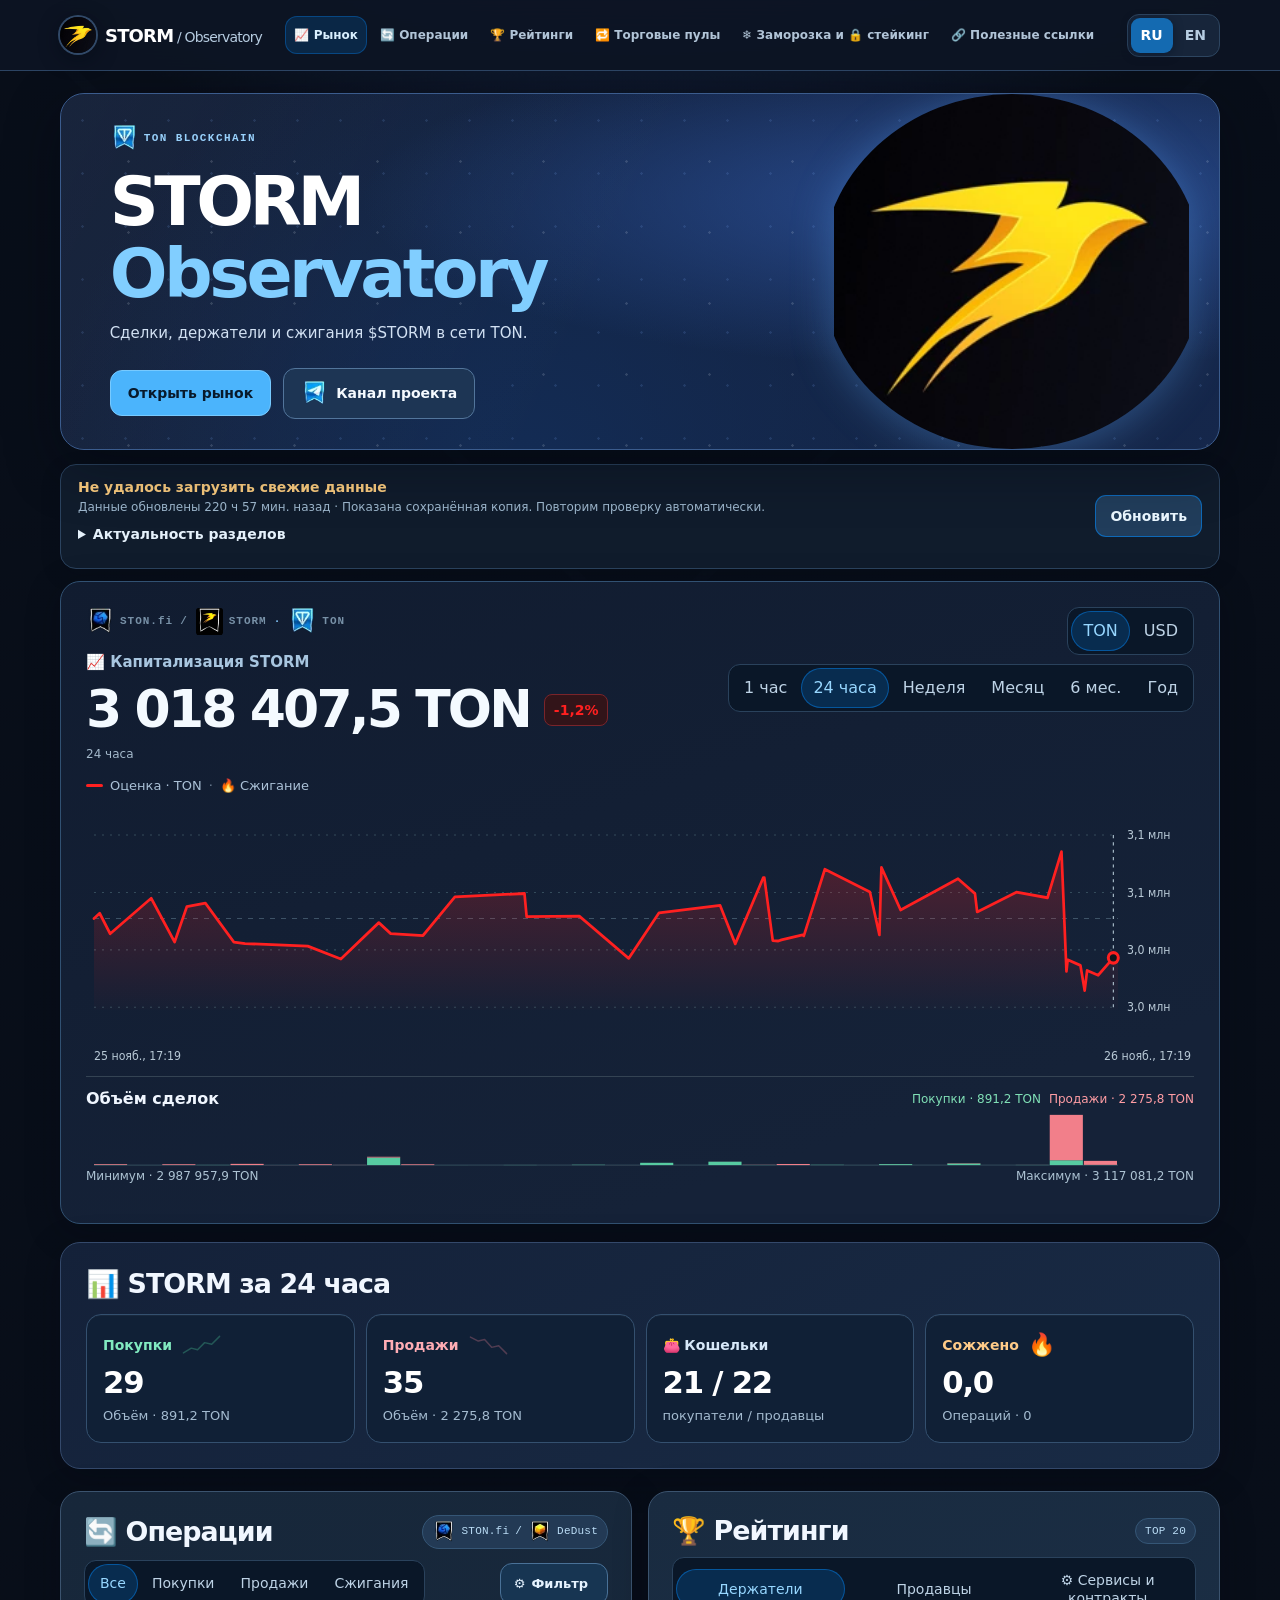
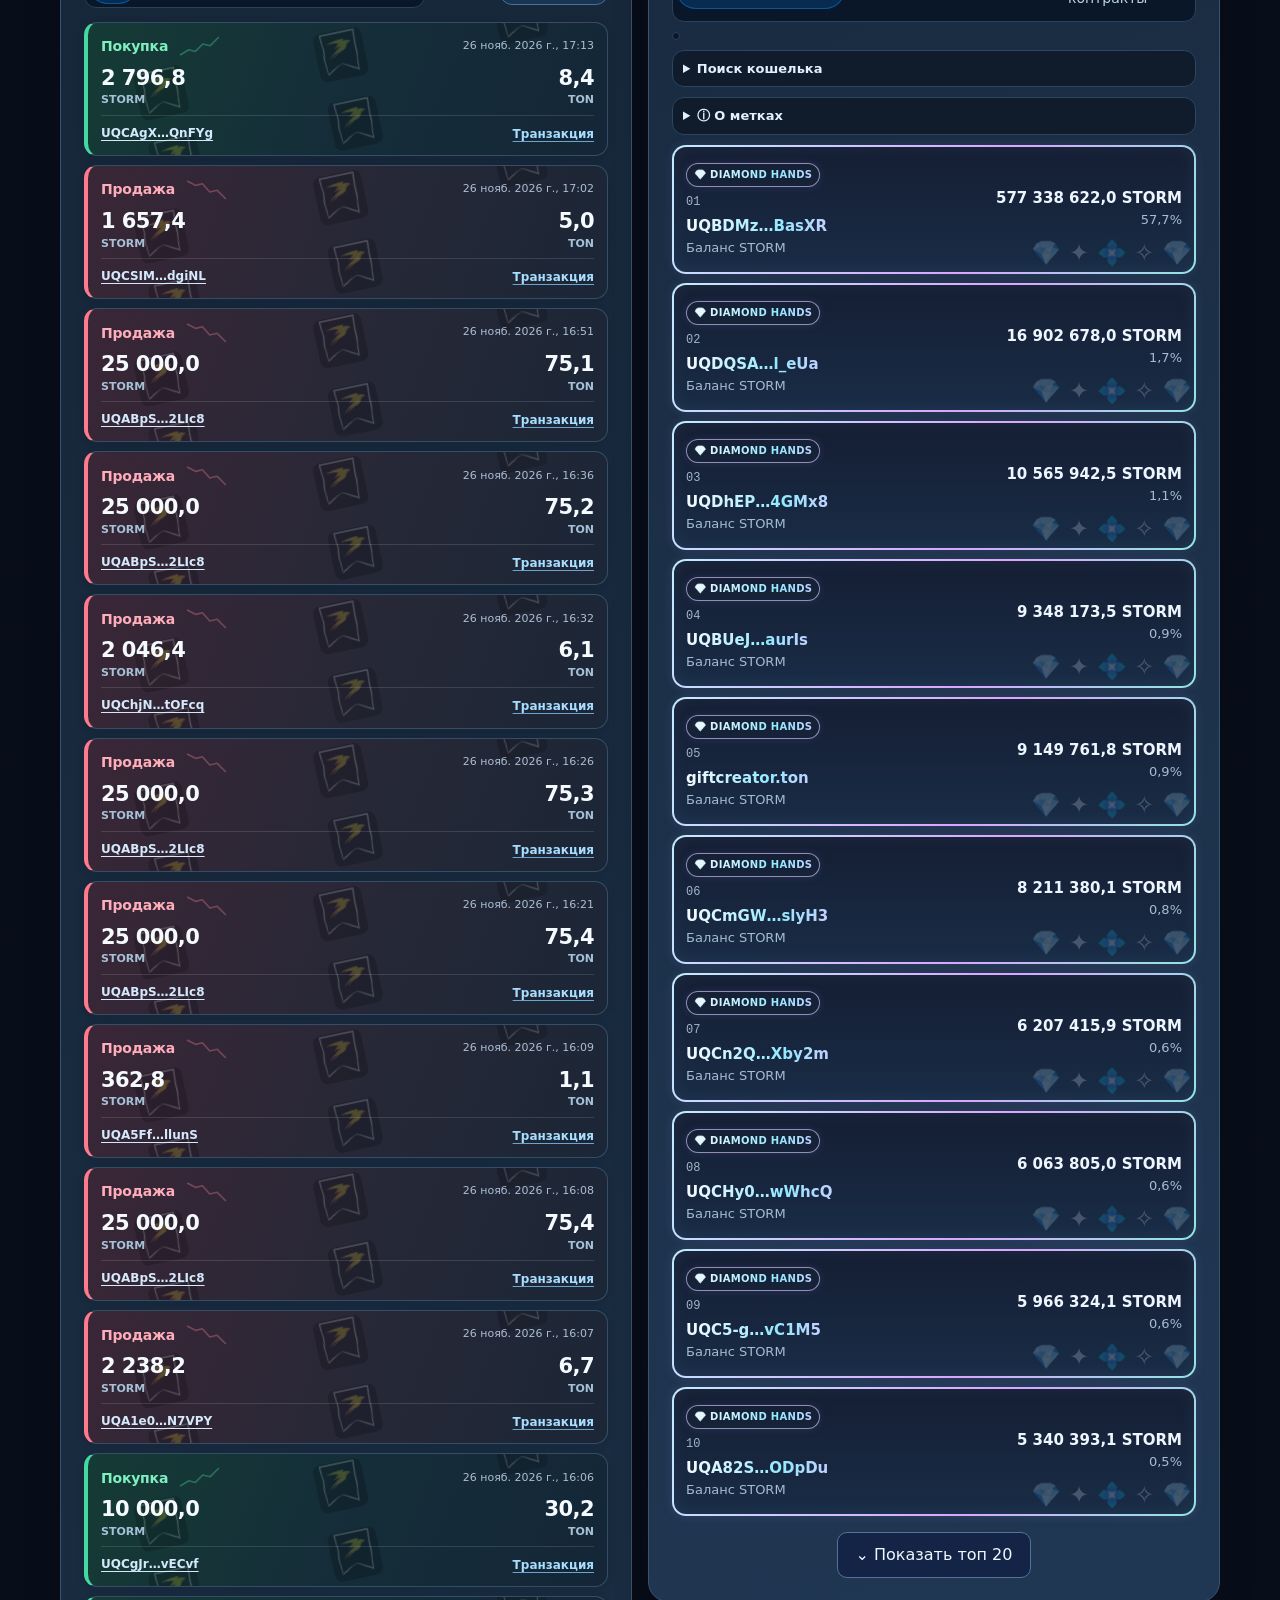
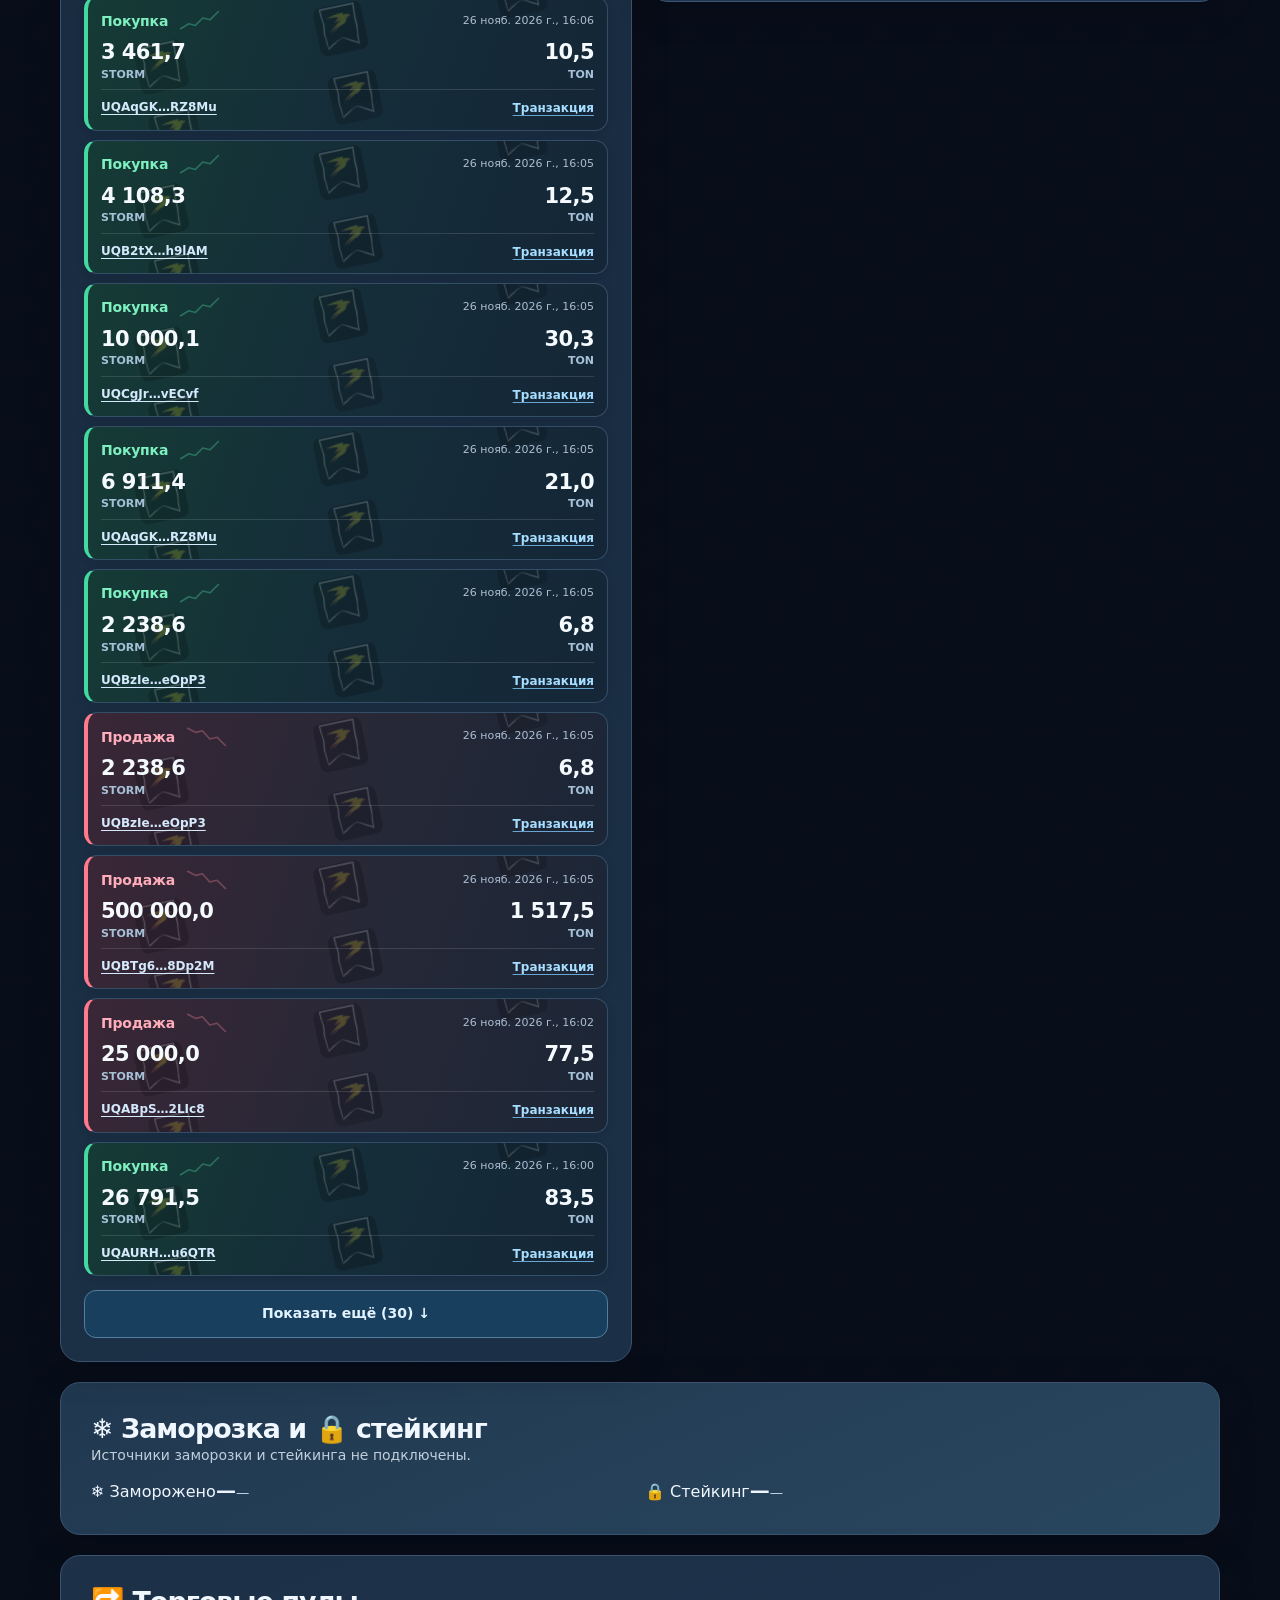
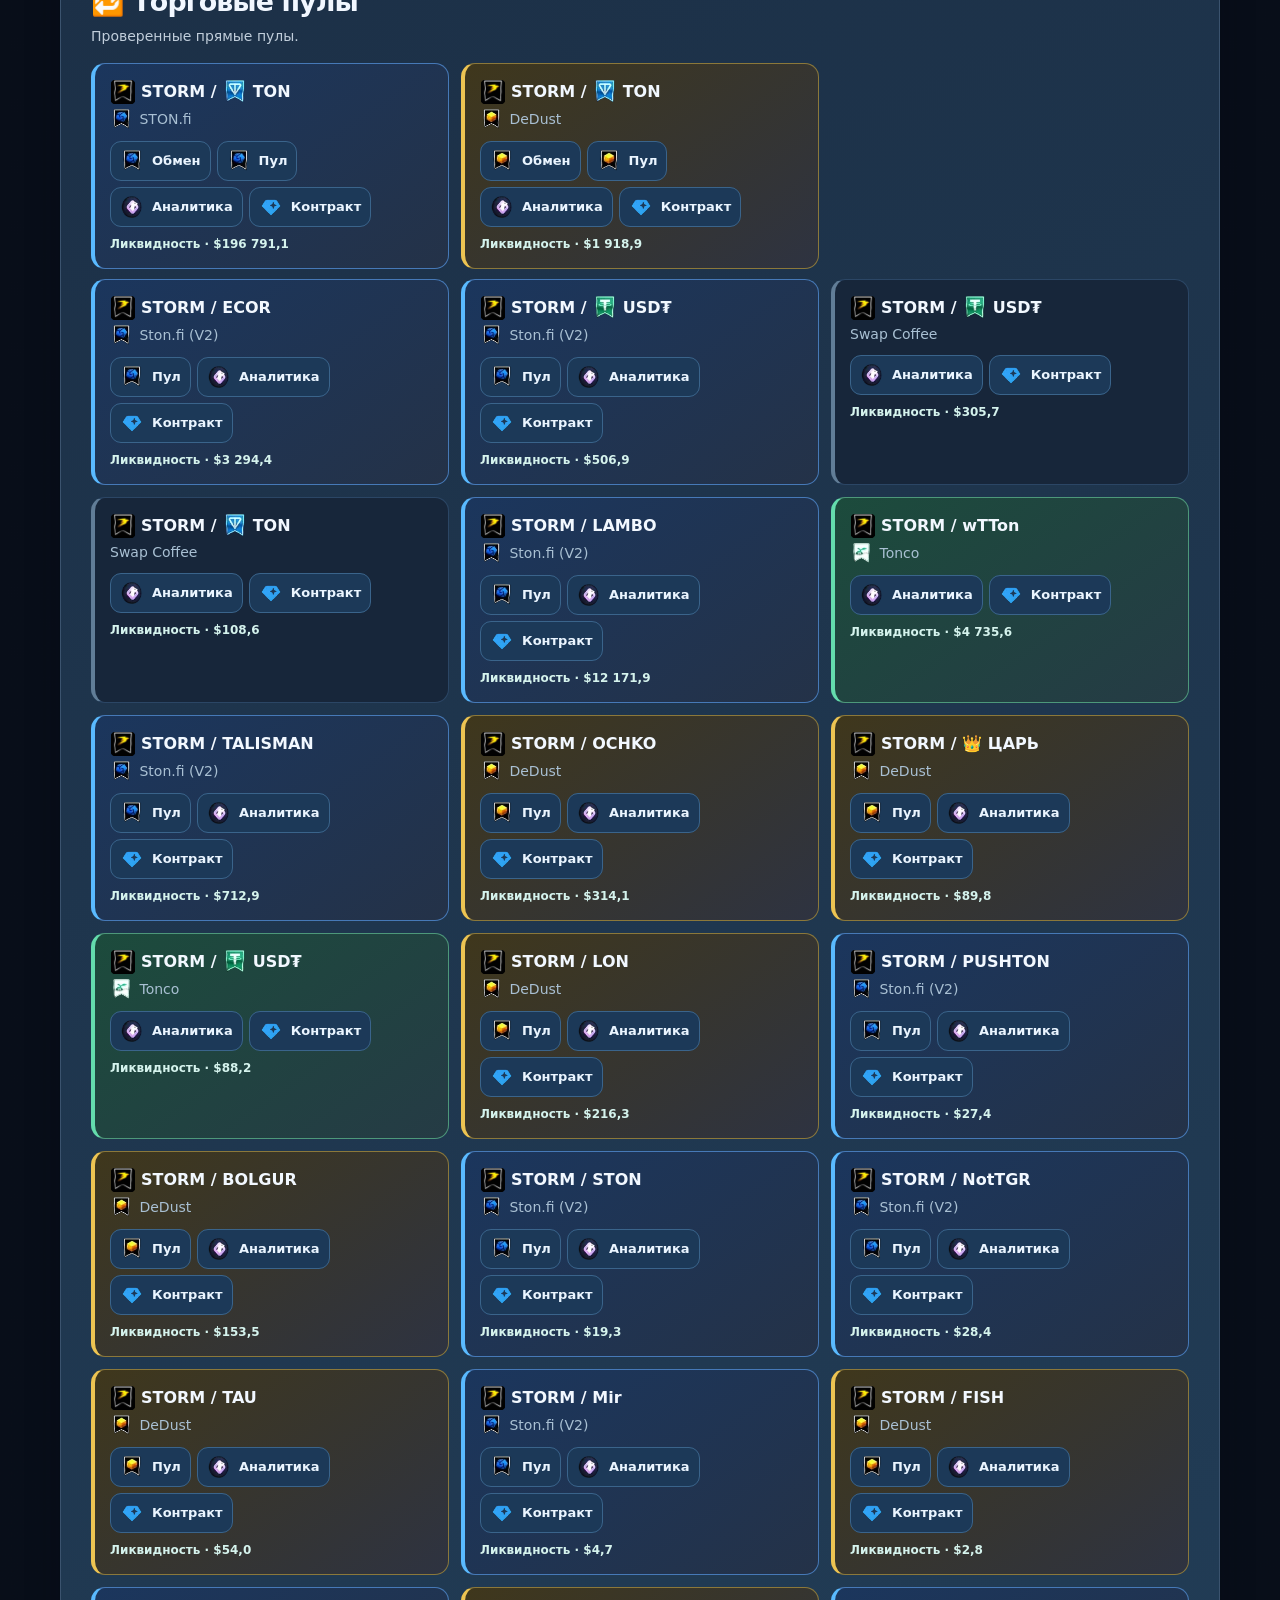
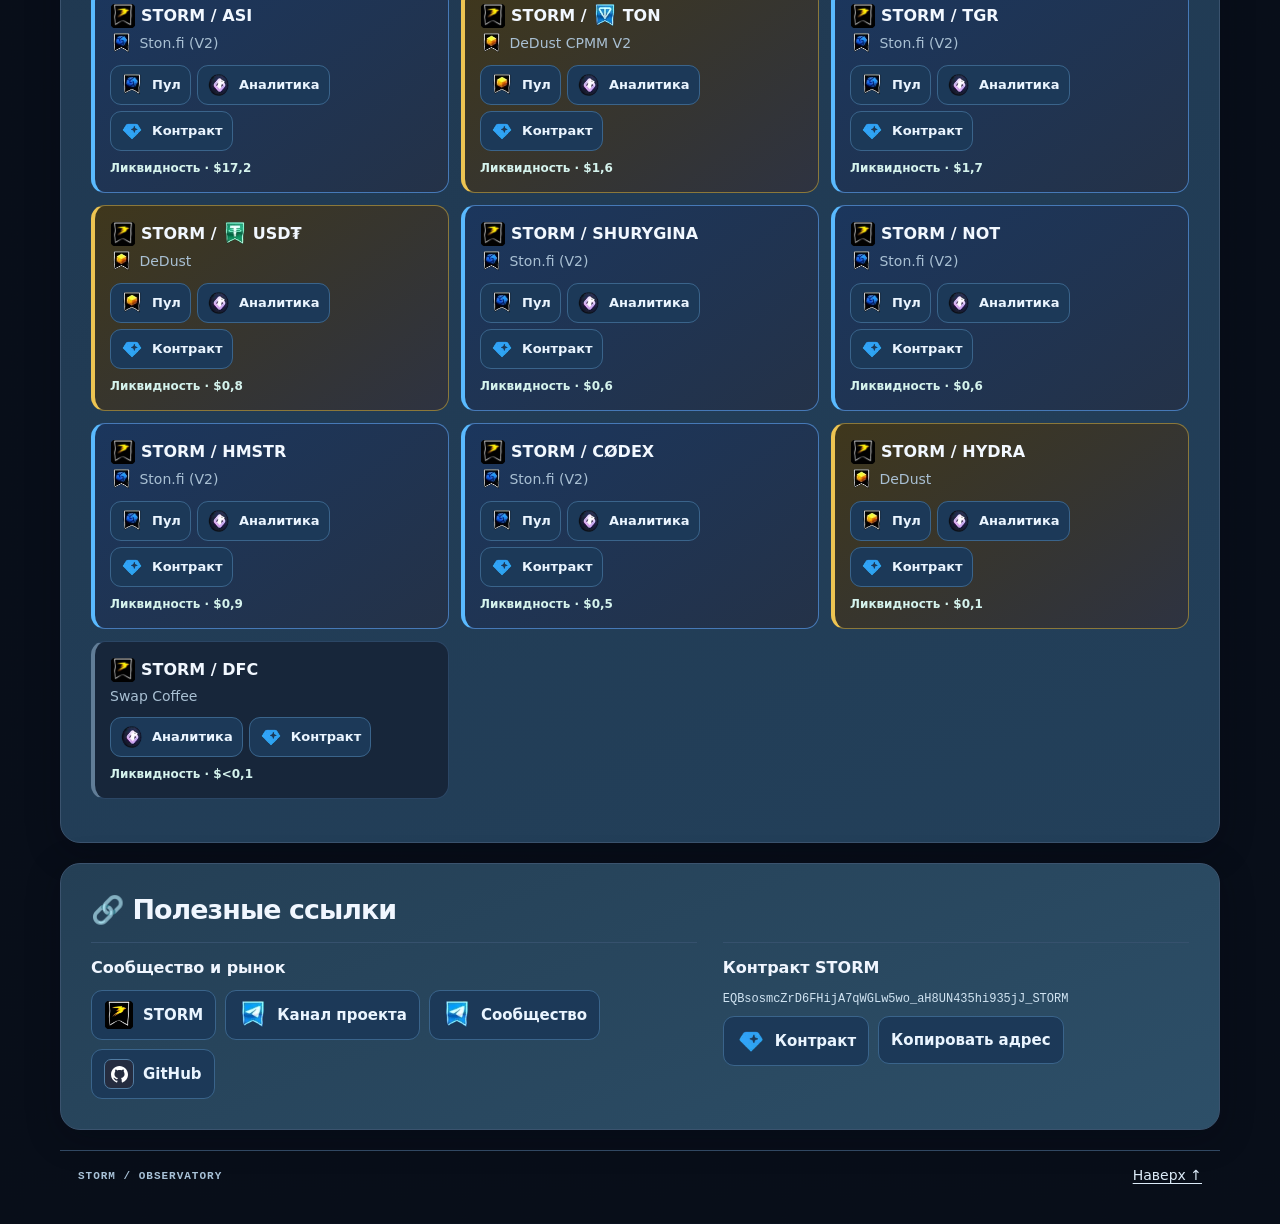
==== index.html @ 479c5f91 "Build STORM observatory with official logo and flag 029" ====
<!doctype html>
<html lang="ru"><head>
<meta charset="utf-8"><meta name="viewport" content="width=device-width,initial-scale=1">
<meta name="theme-color" content="#070d21"><meta name="description" content="STORM Observatory — сделки STON.fi и DeDust, держатели и подтверждённые сжигания STORM в сети TON.">
<title>STORM Observatory</title><style>:root{color-scheme:light;--ink:#101721;--muted:#536372;--paper:#f8fafc;--line:#cbd5df;--blue:#30a1f5;--link:#075d9b;--night:#090b0e;--graphite:#10151c;--green:#1e6b51;--red:#df0000;--orange:#975019;font:16px/1.5 system-ui,-apple-system,BlinkMacSystemFont,"Segoe UI",sans-serif;color:var(--ink);background:var(--night)}
*{box-sizing:border-box}
[hidden]{display:none!important}
html{scroll-behavior:smooth;scroll-padding-top:82px}
body{margin:0;background:var(--night)}
.wrap{width:min(1220px,calc(100% - 64px));margin-inline:auto}
h1,h2,h3,p{margin:0}
a{color:var(--link);text-underline-offset:3px}
a:hover{text-decoration:underline}
button{font:inherit;color:inherit;cursor:pointer}
a:focus-visible,button:focus-visible,summary:focus-visible,#plot svg:focus-visible{outline:3px solid #5692db;outline-offset:2px}
header{position:sticky;top:0;z-index:5;background:#090b0ef5;border-bottom:1px solid #283541;color:#f5f8fc}
.nav,.brand,nav,.langs,.tabs,.smallTabs,.introLinks,.eyebrow,.sectionHeading,.chartCaption,footer,.graphTop{display:flex;align-items:center}
.nav{min-height:65px;gap:20px;justify-content:space-between}
.brand{gap:9px;color:#fff;text-decoration:none}
.brand svg{width:36px;height:36px}
.brand strong{font-size:19px;letter-spacing:-.055em}
.brand span{font-weight:500;color:#c3cbd5}
.brand:hover{text-decoration:none}
nav{gap:5px}
nav a,.langs button{font-size:14px;font-weight:650}
nav a{color:#b4c0ce;padding:9px 11px;text-decoration:none;border-radius:8px}
nav a.on,nav a:hover{color:white;background:#203347;text-decoration:none}
.langs,.tabs,.smallTabs{background:#e5edf4;border-radius:10px;padding:3px;gap:2px;width:fit-content;max-width:100%;flex-wrap:wrap}
.langs button,.tabs button,.smallTabs button{border:none;padding:7px 10px;background:transparent;color:#364c61;border-radius:7px;line-height:1.35}
.langs .on,.tabs .on,.smallTabs .on{background:#114c79;color:white}
.hero{margin:20px 0 16px;position:relative;isolation:isolate;overflow:hidden;display:flex;align-items:center;min-height:192px;border-radius:20px;border:1px solid #293746;background:radial-gradient(ellipse at 88% 70%,#153650 0%,transparent 53%),#0b0d10;color:#fff}
.herotext{position:relative;z-index:1;padding:27px clamp(20px,3vw,44px);max-width:66%}
.eyebrow,.tag,footer>span{font-family:ui-monospace,Consolas,monospace;font-size:11px;font-weight:650;letter-spacing:.09em}
.eyebrow{gap:8px}
.eyebrow i{width:7px;height:7px;background:#468ec6;border-radius:50%}
.hero .eyebrow{color:#b9c9d9}
.hero .eyebrow i{background:var(--blue)}
h1{font-size:clamp(38px,4.6vw,68px);letter-spacing:-.07em;line-height:1.05;margin:7px 0 8px}
h1 em{font-family:Georgia,"Times New Roman",serif;font-weight:normal;letter-spacing:-.055em;color:#a1d6ff}
.hero p{color:#c9d5e1;font-size:15px}
.heroArt{position:absolute;inset:0 0 0 auto;width:41%;display:grid;align-items:center;pointer-events:none}
.heroArt svg{width:100%;height:100%;max-height:250px}
.introLinks{margin-top:17px;gap:10px}
.introLinks a,.more{border:1px solid #9daebf;border-radius:8px;padding:7px 12px;text-decoration:none;font-weight:650;font-size:14px}
.introLinks a{color:#f0f6ff;border-color:#536779}
.introLinks a:first-child{color:#081624;background:var(--blue);border-color:var(--blue)}
.introLinks a:hover,.more:hover{box-shadow:inset 0 0 0 1px currentColor}
.panel{background:var(--paper);border:1px solid var(--line);border-radius:17px;padding:clamp(16px,2vw,25px);min-width:0}
.graphTop,.sectionHeading,footer{justify-content:space-between;gap:12px}
.graphTop{align-items:flex-start}
.graph .eyebrow{color:#b6c8d9}
.graph .eyebrow span{color:#7891a7}
.graph h2{font-weight:550;color:var(--muted);font-size:16px;margin-top:12px}
.price{font-size:clamp(27px,3.2vw,44px);line-height:1.12;letter-spacing:-.05em;font-variant-numeric:tabular-nums;font-weight:730}
.chartCaption{font-size:13px;color:var(--muted);gap:7px;margin-top:13px}
.lineKey{width:17px;height:3px;border-radius:3px;background:var(--blue)}
.sep{color:#6f8196}
#plot{margin:6px 0;min-height:183px}
#plot svg{width:100%;height:183px;display:block;touch-action:pan-y}
#plot text{font:11px system-ui,sans-serif;fill:#b6c6d6}
.marker{cursor:pointer}
.marker:focus{outline:2px solid var(--orange)}
#readout{font-size:14px;font-variant-numeric:tabular-nums;min-height:24px;color:var(--ink)}
.note,.description,.resources p{font-size:14px;color:var(--muted);overflow-wrap:anywhere}
.note{font-size:12px}
.description{margin:8px 0}
.summary{margin:18px 0 22px}
.summary h2,.panel h2:not(.graph h2){font-size:clamp(20px,2.1vw,27px);letter-spacing:-.045em;line-height:1.2}
.summary .sectionHeading{margin-bottom:9px}
.tag{color:#3e5061;background:#e2ebf4;border-radius:20px;padding:4px 9px;white-space:nowrap;font-weight:500;letter-spacing:.02em}
#stats{display:grid;grid-template-columns:repeat(4,minmax(0,1fr));gap:10px}
.stat{background:var(--paper);border:1px solid var(--line);border-radius:13px;padding:13px 15px;min-width:0}
.stat b,.stat small,.stat span{display:block}
.stat b{font-size:clamp(20px,2.1vw,31px);line-height:1.3;font-variant-numeric:tabular-nums;overflow-wrap:anywhere;letter-spacing:-.04em}
.stat small{font-size:13px;color:var(--muted)}
.stat span{font-size:14px;font-weight:670}
.buy{color:var(--green)}
.sell{color:var(--red)}
.burn{color:var(--orange)}
.columns{display:grid;grid-template-columns:1fr 1fr;gap:16px;align-items:start}
.columns .tabs{margin:10px 0}
.columns .tabs button,.smallTabs button{font-size:14px}
.smallTabs:not(:empty){margin-bottom:8px}
#feedNote,#rankNote{margin-bottom:8px}
.row{display:grid;grid-template-columns:minmax(0,1fr) auto;gap:10px;border-top:1px solid #dce3eb;padding:10px 0;align-items:center}
.row>div{min-width:0}
.row>div:last-child{text-align:right}
.row b,.row small{display:block;font-variant-numeric:tabular-nums}
.row small{color:var(--muted);font-size:13px}
.row a{overflow-wrap:anywhere}
.row b{font-size:15px;line-height:1.45}
.row .badge{display:inline-block;padding:1px 6px;font-size:12px;border-radius:5px;margin-right:6px}
.badge.buy{background:#e0f3e8}
.badge.sell{background:var(--red);color:white}
.badge.burn{background:#ffead4}
.position{color:var(--muted);font:12px ui-monospace,monospace;margin-right:8px}
.empty{padding:16px 0;color:var(--muted)}
.more{background:#eaf1f7;color:#144b72}
.more[hidden]{display:none}
#more{margin-top:8px;width:100%}
.resources{margin:20px 0}
.resourcesGrid{display:grid;grid-template-columns:1.15fr 1.2fr 1fr;gap:24px;margin-top:16px}
.resources h3{font-size:16px;margin-bottom:6px}
.resourceList{display:flex;gap:8px 13px;flex-wrap:wrap}
.resourceList,.contract{margin-top:8px;font-size:14px}
.contract{display:block;overflow-wrap:anywhere;font-family:ui-monospace,monospace;margin-bottom:10px}
.resourcesGrid article{min-width:0}
summary{cursor:pointer;font-weight:600}
footer{padding:16px 0 25px}
footer a{font-size:14px}
@media(max-width:800px){.wrap{width:calc(100% - 28px)}
.nav{display:grid;grid-template-columns:1fr auto;gap:0;padding-top:6px}
.langs{grid-column:2;grid-row:1}
.brand{grid-column:1;grid-row:1}
nav{grid-column:1/-1;justify-content:space-between;gap:0}
nav a{padding:7px 5px;font-size:13px}
html{scroll-padding-top:98px}
.columns{grid-template-columns:1fr}
.heroArt{width:35%;opacity:.82}
.herotext{max-width:73%;padding:19px}
.hero{min-height:180px}
.graphTop{flex-wrap:wrap}
.resourcesGrid{grid-template-columns:1fr 1fr}

#stats{grid-template-columns:repeat(2,minmax(0,1fr))}}
@media(max-width:500px){.wrap{width:calc(100% - 20px)}
.hero{margin-top:10px}
.herotext{max-width:100%;padding:16px}
.heroArt{width:35%;inset:auto 0 0 auto;height:78px}
.hero p{max-width:96%;font-size:14px}
.introLinks{max-width:76%;gap:6px;flex-wrap:wrap}
.introLinks a{font-size:13px;padding:6px 8px}
.graphTop{gap:10px}
.tabs button{padding:6px 8px}
.stat{padding:10px}
.stat small{font-size:12px}
.row{gap:3px}
.row b{font-size:14px}
.row small{font-size:12px}
.resourcesGrid{grid-template-columns:1fr;gap:15px}
.resourcesGrid article+article{border-top:1px solid var(--line);padding-top:12px}}
@media(prefers-reduced-motion:reduce){html{scroll-behavior:auto}}

.walletLegend{font-size:13px;color:var(--muted);margin:4px 0}
.walletIdentity{display:inline-flex;align-items:baseline;flex-wrap:wrap;gap:2px 6px;max-width:100%;vertical-align:baseline}
.row .walletAddress{font-weight:700;text-decoration:underline;text-decoration-thickness:1px;text-underline-offset:3px}
.row .walletAddress.buy,.walletRole.buy{color:#126042}
.row .walletAddress.sell,.walletRole.sell{color:#df0000}
.row .walletAddress.burn,.walletRole.burn{color:#874305}
.row .walletAddress.neutral{color:#51615c}
.walletRole{font-size:11px;font-weight:600}
:is(.row,.walletResult) .domainBadge{font:600 11px/1.4 system-ui,sans-serif;letter-spacing:0;padding:2px 6px;border-radius:5px;overflow-wrap:anywhere;max-width:100%;display:inline-block}
.domainBadge.digits{color:#482e00;background:linear-gradient(110deg,#ffcc00 12%,#ffe173 34%,#fff9c0 46%,#ffd700 57%,#efb000 84%);background-size:220% 100%;border:1px solid #a37b00;animation:projectGold 4s ease-in-out infinite alternate}
details.domainDetails{display:inline-block;border:0;padding:0;font-size:12px;font-weight:500;width:100%}
details.domainDetails summary{color:var(--muted);font-size:11px}
#rank .position{vertical-align:top}
.onlyBadges{display:flex;align-items:center;gap:7px;font-size:13px;font-weight:600;margin:4px 0 7px;cursor:pointer}
.onlyBadges input{width:16px;height:16px;accent-color:var(--link)}


@keyframes projectGold{from{background-position:0% 50%}
to{background-position:100% 50%}}
@media(prefers-reduced-motion:reduce){.domainBadge.digits{animation:none}}
footer>span{color:#f5f8ff}
footer a{color:#dcebf8}
.price{overflow-wrap:break-word}

/* Make the chart and header dark; financial rows retain their semantic colours. */
.langs,.graph .tabs{background:#202a35}
.langs button,.graph .tabs button{color:#c3cfdb}
.langs .on,.graph .tabs .on{background:var(--blue);color:#071421}
.graph{--ink:#f5f8fc;--muted:#b2c0cd;color:var(--ink);background:var(--graphite);border-color:#283747}
.graph #readout a{color:#86caff}
.graph #plot svg{height:205px}
.brand:hover,.introLinks a:hover{color:#fff}
.introLinks a:first-child:hover{color:#081624}

.wrap{width:min(1180px,calc(100% - 88px))}
.hero{background:linear-gradient(165deg,#080a0d 22%,#10151c 100%)}
.graph,.summary{background:linear-gradient(180deg,#10151c,#152332);border:1px solid #374b5b}
.summary{background:linear-gradient(180deg,#152332,#172b3c);padding:clamp(16px,2vw,25px);border-radius:17px;color:#f4f8ff}
.summary .sectionHeading{margin-bottom:14px}
.stat{background:linear-gradient(145deg,#131d28,#1e3041);border:1px solid #3d5363}
.stat small{color:#b9c8d5}
.stat span.buy,.stat span.sell,.stat span.burn{display:inline-block;border-radius:5px;background:linear-gradient(120deg,#d8e5eb,#c1d4df);padding:1px 6px}
.columns .panel,.resources{--ink:#f3f7fc;--muted:#c1cedb;--link:#a6daff;--line:#435a6a;color:var(--ink);border-color:#3b5264}
.columns .panel{background:linear-gradient(180deg,#172b3c,#1a3b51)}
.columns .tabs,.columns .smallTabs{background:#0e1c29}
.columns .tabs button,.columns .smallTabs button{color:#cbd9e7}
.columns .tabs .on,.columns .smallTabs .on{background:#265a7d;color:#fff}
.row{border-color:#435666}
.position{color:#c1cedb}
.tag{background:#233f54;color:#d1e6f6}
.row .walletIdentity{background:linear-gradient(125deg,#d8e5eb,#c1d4df);border-radius:7px;padding:3px 6px}
.domainDetails summary{color:#354d62!important}
.domainDetails span{color:#223847}
#more,.resourceList>a,.resourceList>button{color:#f3f8ff;background:#15496b;border:1px solid #6289a3}
.resources{background:linear-gradient(180deg,#1a3b51,#20475e);padding:clamp(18px,2.5vw,30px)}
.resourcesGrid{grid-template-columns:1.3fr 1fr;gap:clamp(14px,2vw,26px)}
.resourcesGrid article{border-top:1px solid #7190a3;padding-top:13px}
.resources h3{margin-bottom:10px}
.resourceList{display:grid;grid-template-columns:1fr;gap:7px}
.resourceList>a,.resourceList>button{display:flex;align-items:center;justify-content:space-between;gap:6px;min-height:42px;padding:8px 12px;border-radius:7px;text-align:left;font:650 14px/1.35 system-ui,sans-serif;text-decoration:none;cursor:pointer}
.resourceList>a:hover,.resourceList>button:hover,#more:hover{background:#1b5c82;border-color:#aedfff}
.resources .contract{color:#d1e4f2;margin:6px 0;word-break:break-all}
footer{background:#090c10;border-top:1px solid #405362;padding:14px 18px;margin-bottom:14px;border-radius:8px}
@media(min-width:1000px){.resourcesGrid article:first-child .resourceList{grid-template-columns:repeat(2,minmax(0,1fr))}}
@media(max-width:800px){.wrap{width:calc(100% - 34px)}.resourcesGrid{grid-template-columns:1fr 1fr}}
@media(max-width:500px){.wrap{width:calc(100% - 22px)}.resourcesGrid{grid-template-columns:1fr}.resourcesGrid article+article{border-color:#7190a3}}

/* Draw external-link arrows without relying on a font glyph. */
.resourceList>a::after,.introLinks a[href^="https:"]::after,.row a:not(.walletAddress)::after{content:"";display:inline-block;width:8px;height:8px;flex-shrink:0;margin-left:6px;border-top:1.5px solid currentColor;border-right:1.5px solid currentColor;background:linear-gradient(135deg,transparent 43%,currentColor 46%,currentColor 54%,transparent 57%);vertical-align:1px}

.syncBar{display:flex;align-items:center;justify-content:space-between;gap:14px;margin:0 0 12px;padding:12px 18px;background:#101b27;border:1px solid #374b5b;border-radius:12px;color:#e5f1fb}
.syncBar>div{min-width:0}.syncBar p{font-size:14px;font-weight:650}.syncBar small{display:block;color:#b9c8d5;font-size:12px;overflow-wrap:anywhere}.syncBar .syncWarning{color:#ffcf80}
#refreshData{flex-shrink:0;min-height:42px;padding:8px 14px;border:1px solid #6289a3;border-radius:7px;background:#15496b;color:#f3f8ff;font-weight:650;font-size:14px}#refreshData:hover{background:#1b5c82}#refreshData:disabled{opacity:.65;cursor:wait}
@media(max-width:400px){.syncBar{align-items:flex-start;flex-wrap:wrap;padding:12px 14px}.syncBar>div{flex:1 1 175px}}

/* Market cap: native-currency valuation, with an explicit estimation note. */
.graph .price{font-size:clamp(32px,4.2vw,52px);letter-spacing:-.055em;line-height:1.15}
.graph h2{font-size:15px;margin-top:12px;margin-bottom:7px}
.capHeadline{display:flex;align-items:center;gap:14px;flex-wrap:wrap}
.capChange{font:700 14px/1.3 system-ui,sans-serif;padding:6px 9px;border-radius:8px;font-variant-numeric:tabular-nums;white-space:nowrap}
.capChange:empty{display:none}.capPositive{color:#54edb6;background:#133c32;border:1px solid #24634e}.capNegative{color:#ff2020;background:#321419;border:1px solid #7a242a}
#capPeriod{margin-top:5px;color:#a4b9cb}.graph #plot{min-height:250px;margin:18px 0 8px}.graph #plot svg{height:250px}
.graph #plot text{font:11px system-ui,sans-serif;fill:#b8c9d6}
.capRange{display:flex;justify-content:space-between;gap:8px;flex-wrap:wrap;color:#adc3d3;font-size:12px;font-variant-numeric:tabular-nums;margin:0 0 13px}
.graph #readout{background:#0b1723;border:1px solid #2b4354;padding:10px 12px;border-radius:9px;min-height:43px;font-size:13px;margin-bottom:9px}
.capMethod{font-size:11px;line-height:1.5;color:#9db3c4;border-top:1px solid #2b4354;padding-top:10px;margin-top:10px;max-width:850px}
.graph .chartCaption .lineKey{background:var(--chart-colour,#38dda0)}
@media(max-width:500px){.graph .price{font-size:34px}.capHeadline{gap:8px}.graph .graphTop{gap:15px}.graph .tabs{width:100%;justify-content:space-between}.graph .tabs button{padding:8px 6px;font-size:12px}.graph #plot svg{height:240px}.graph #plot{min-height:240px}.graph #readout{font-size:12px}.capMethod{font-size:11px}}
@media(max-width:360px){.graph .tabs{display:grid;grid-template-columns:repeat(3,minmax(0,1fr));gap:3px}.graph .tabs button{width:100%}}

:root{--blue:#75ccff;--project-art:url("[data-uri]");--night:#070d21}
body{background:radial-gradient(ellipse at 78% 0%,#24347b 0%,#111c49 28%,transparent 55%),#070d21}
header{background:#0a1129f5;border-color:#324576}
.brandMark{width:36px;height:36px;border-radius:50%;background:var(--project-art) center/cover}
.hero{min-height:268px;border-color:#435b9c;background:radial-gradient(ellipse at 78% 50%,#2b4696 0%,#182860 34%,transparent 68%),linear-gradient(112deg,#0d1639,#111c49)}
.hero::before{content:"";position:absolute;inset:0;background-image:radial-gradient(circle,#7eaeff 1px,transparent 1.5px),radial-gradient(circle,#eff7ff 1px,transparent 1.5px);background-size:43px 53px,83px 71px;background-position:0 0,26px 32px;opacity:.24;pointer-events:none}
.heroArt{width:40%;height:100%;background:var(--project-art) center / auto 88% no-repeat;filter:drop-shadow(0 0 20px #60b5ff60);border-radius:50%}
.hero h1 em{color:#89ceff}
.graph{background:linear-gradient(180deg,#101936,#151f43);border-color:#394b80}
.summary{background:linear-gradient(180deg,#182649,#202d55);border-color:#435480}
.columns .panel{background:linear-gradient(180deg,#192847,#1e3659)}
.resources{background:linear-gradient(180deg,#192b4b,#1b345a)}
.graphControls{display:grid;gap:10px;justify-items:end;min-width:0}
.row.trade-buy{border-left:3px solid #4cce9f;padding-left:8px;background:#14564832}
.row.trade-sell{border-left:3px solid #fb6b76;padding-left:8px;background:#7c223532}
.row.trade-burn{border-left:3px solid #e7ae57;padding-left:8px}
@media(max-width:800px){.graphControls{justify-items:start}}
@media(max-width:590px){
 .hero{min-height:210px}.heroArt{width:32%;height:auto;inset:12px 12px auto auto;aspect-ratio:1;opacity:1;background-size:contain}
 .herotext{max-width:76%}.hero h1{font-size:clamp(32px,7.5vw,47px)}.hero h1 em{display:block}
 .hero p{max-width:100%}.introLinks{max-width:100%}.graphControls{width:100%}.graph #currency{display:flex;width:auto}
}

#activity,#wallets,#pools{background:#141b27;border-color:#303a4a}
#activity .row,#wallets .row{background:transparent;border-color:#303a4a;border-left:0;padding-left:0}
#activity .row .walletIdentity,#wallets .row .walletIdentity{background:none;padding:0;column-gap:6px;row-gap:4px}
.columns .walletIdentity .walletAddress{background:none;padding:0}
.columns .row .walletAddress{color:#d6e2f0}
.columns .walletRole.buy,.columns .badge.buy{color:#85e6bc;background:none}
.columns .walletRole.sell,.columns .badge.sell{color:#ff9a9f;background:none}
.columns .walletRole.burn,.columns .badge.burn{color:#f1bd7d;background:none}
.columns .domainDetails summary,.columns .domainDetails span{color:#becbd9!important}
.columns :is(.row,.walletResult) .projectBadges{display:flex;flex-wrap:wrap;gap:5px;width:100%;align-items:center}
.columns :is(.row,.walletResult) .projectBadge{--badge-edge:#53627b;display:inline-flex;align-items:center;gap:4px;padding:2px 6px;border:1px solid var(--badge-edge);border-radius:6px;background:#202939;text-decoration:none;color:#eaf1fb;font:650 11px/1.35 system-ui,sans-serif;min-height:26px;max-width:100%}
.columns :is(.row,.walletResult) .projectBadge:hover{text-decoration:underline}
.columns :is(.row,.walletResult) .projectBadge::after{display:none}
.projectBadge img{display:block;width:18px;height:18px;object-fit:contain;border-radius:3px}
.columns :is(.row,.walletResult) .projectBadge.staking{padding-inline:4px;--badge-edge:#6c93cb}
.columns :is(.row,.walletResult) .projectBadge.vnuk{--badge-edge:#8f606f;color:#ffc8d4}
.columns :is(.row,.walletResult) .projectBadge.author{border-color:transparent;background:linear-gradient(#202939,#202939) padding-box,linear-gradient(105deg,#508eff,#dce5ee,#508eff) border-box;background-size:100% 100%,200% 100%;animation:projectBadgeGlow 5s ease-in-out infinite alternate}
.columns :is(.row,.walletResult) .projectBadge.joystick{--badge-edge:#9164ac}
.columns :is(.row,.walletResult) .projectBadge.phoenix{--badge-edge:#a86a36}
.projectBadge.joystick span,.projectBadge.phoenix span{background:linear-gradient(90deg,var(--badge-color),#ffe182,var(--badge-color));background-size:210% 100%;background-clip:text;color:transparent;animation:projectBadgeGlow 5s ease-in-out infinite alternate}
.projectBadge.joystick{--badge-color:#e3a6ff}
.projectBadge.phoenix{--badge-color:#ff9862}
@keyframes projectBadgeGlow{to{background-position:100% 0}}
@media(prefers-reduced-motion:reduce){.columns :is(.row,.walletResult) .projectBadge.author,.projectBadge.joystick span,.projectBadge.phoenix span{animation:none}}
#pools [lang="en"],html[lang="en"] #pools [lang="ru"]{display:none}
html[lang="en"] #pools [lang="en"]{display:inline}
#pools .poolIntro{margin:8px 0 16px}
#pools .poolGrid{display:grid;grid-template-columns:repeat(3,minmax(0,1fr));gap:10px}
#pools .poolCard{min-width:0;background:#1c2636;border:1px solid #39475b;border-radius:10px;padding:12px}
#pools .poolCard h3{margin:0 0 3px}
#pools .poolCard p{margin:0}
#pools .poolActions{display:flex;flex-wrap:wrap;gap:6px;margin-top:10px}
#pools .poolActions a{display:inline-flex;align-items:center;min-height:38px;padding:5px 9px;color:#edf5ff;background:#22344c;border:1px solid #586d88;border-radius:7px;font-size:13px;font-weight:650;text-decoration:none}
#pools .poolActions a:hover{background:#304963;text-decoration:underline}
#pools .poolRoute,#pools .poolTiny{margin-top:16px;padding-top:13px;border-top:1px solid #39475b}
#pools #discoveredPools{margin-top:10px}
#pools .poolCard .poolLiquidity{margin-top:8px;font-size:12px;overflow-wrap:anywhere}
#pools .poolCard h3{overflow-wrap:anywhere}
#pools .poolRoute h3{margin:0 0 4px}
#pools .poolRoute .poolCard{margin-top:9px;max-width:440px}
#pools .poolTiny .poolGrid{margin-top:10px}
#pools .poolSources{margin-top:13px;font-size:12px}
@media(max-width:800px){#pools .poolGrid{grid-template-columns:repeat(2,minmax(0,1fr))}}
@media(max-width:500px){#pools .poolGrid{grid-template-columns:minmax(0,1fr)}}

.columns :is(.row,.walletResult) .projectBadge.og{border-color:#a887c2;background:#222033}
.columns :is(.row,.walletResult) .projectBadge.fragmentNumber{--badge-edge:#cc7cdb;background:#78348b;color:#fff;font-weight:800;white-space:nowrap}
.projectBadge.og span{background:linear-gradient(90deg,#cbff69,#f3a5ff,#cbff69);background-size:210% 100%;background-clip:text;color:transparent;animation:projectBadgeGlow 4s ease-in-out infinite alternate;font-weight:800}
.columns :is(.row,.walletResult) .projectBadge.burner{border-color:#966237;padding-inline:4px}
.columns :is(.row,.walletResult) .projectBadge.blueNft{border-color:#3881a9;padding-inline:4px}
.operationRow .opMobile,.operationRow .opToggle{display:none}
#feed .operationRow .opDesktop a{display:inline-block}
@media(prefers-reduced-motion:reduce){.projectBadge.og span{animation:none}}
@media(max-width:640px){
 #feed .operationRow{grid-template-columns:minmax(0,1fr) minmax(0,auto) 28px;align-items:start;column-gap:4px;padding:8px 0}
 #feed .operationRow .opDesktop{display:none}
 #feed .operationRow>div:nth-child(2){align-self:start}
 #feed .operationRow .opMobile:not([hidden]){display:block;grid-column:1/-1;text-align:left;padding:2px 0 4px}
 #feed .operationRow .opToggle{display:grid;place-items:center;width:28px;min-height:32px;padding:0;background:none;border:0;color:#b8d3ec;cursor:pointer}
 .opToggle span{width:7px;height:7px;border-right:2px solid;border-bottom:2px solid;transform:rotate(45deg)}
 .opToggle[aria-expanded="true"] span{transform:rotate(225deg)}
}

body{background:linear-gradient(#070b16bb,#070b16cf),url("[data-uri]") center top/cover fixed,#070b16}
.supplyGrid{display:grid;grid-template-columns:repeat(2,minmax(0,1fr));gap:10px;margin-top:12px}
.supplyGrid a{display:grid;gap:4px;padding:12px;border:1px solid #39475b;border-radius:10px;background:#1c2636;text-decoration:none;min-width:0}
.supplyGrid a:hover{border-color:#7db5e6}
.supplyGrid strong{font-size:clamp(1rem,3vw,1.35rem);color:#eef5ff;overflow-wrap:anywhere}
.supplyGrid small{color:#afbfce}
@media(max-width:440px){.supplyGrid{grid-template-columns:1fr}body{background-attachment:scroll;background-size:auto,auto 1100px}}

.volumeBlock{margin-top:12px;border-top:1px solid #344353;padding-top:10px}
.volumeHeading,.volumeKeys,.tradeSize,.walletSearchForm{display:flex;align-items:center;gap:8px;flex-wrap:wrap}
.volumeHeading{justify-content:space-between}
.volumeKeys,.tradeSize{font-size:12px}
.volumeKeys span:first-child,.rankMove.gained{color:#80e0b6}
.volumeKeys span:last-child,.rankMove.lost{color:#ff9da4}
#tradeVolume svg{display:block;width:100%;height:56px}
.tradeSize{margin:8px 0;color:#bdcbd8}
.tradeSize label{display:inline-flex;align-items:center;gap:6px}
.tradeSize input[type=number],.walletSearchForm input{min-width:0;border:1px solid #53637a;border-radius:7px;background:#161f2b;color:#eaf1fb;padding:6px 8px;font:inherit}
.tradeSize input[type=number]{width:6em}
#rank .position,.walletResult .position{display:inline-flex;align-items:baseline;gap:4px}
.rankMove{font-size:10px;white-space:nowrap}
.walletSearch,.badgeLegend{margin:10px 0;border:1px solid #39475b;border-radius:8px;padding:8px 10px}
.walletSearch summary,.badgeLegend summary{cursor:pointer;color:#d6e2f0;font-size:13px;font-weight:650}
.walletSearchForm{margin-top:9px}
.walletSearchForm input{flex:1 1 145px}
.walletSearchForm button{padding:6px 9px;border:1px solid #52637b;border-radius:7px;background:#243249;color:#eaf1fb;cursor:pointer}
.walletResult{margin-top:9px;overflow-wrap:anywhere}
.walletResult h3,.walletResult h4,.walletResult p{margin:6px 0}
.walletResult ul,.badgeLegend dl{padding-left:0;margin:8px 0 0;font-size:12px}
.walletResult li{margin-left:15px;padding-top:3px}
.badgeLegend dl{display:grid;grid-template-columns:auto 1fr;gap:5px 8px}
.badgeLegend dd{margin:0;color:#bdcbd8}
.columns .projectBadge.arni,.columns .projectBadge.napiwas{border-color:#927fa2}
.columns .projectBadge.arni span,.columns .projectBadge.napiwas .badgeLabel{
 background:linear-gradient(90deg,#70e1dd,#c4b4ff,#ffab94,#ffe39a,#70e1dd);
 background-size:225% 100%;background-clip:text;color:transparent;
 animation:projectBadgeGlow 4.3s ease-in-out infinite alternate
}
.projectBadge .beerIcon{position:relative;display:inline-block;flex:0 0 18px;width:18px;height:18px}
.beerIcon::before,.beerIcon::after{content:"";position:absolute}
.beerIcon::before{left:2px;top:2px;width:10px;height:15px;border:1px solid #ffde99;border-radius:3px 3px 4px 4px;background:linear-gradient(#fff4dc 0 28%,#ffce56 29%,#e4932c 83%,#b36121)}
.beerIcon::after{left:12px;top:6px;width:5px;height:8px;border:2px solid #ffde99;border-left:0;border-radius:0 4px 4px 0}
@media(prefers-reduced-motion:reduce){.columns .projectBadge.arni span,.columns .projectBadge.napiwas .badgeLabel{animation:none}}

.projectBadges .domainDetails{width:auto;max-width:100%;overflow-wrap:anywhere}

/* STORM / Telegram-inspired Observatory — design layer v1.
   No remote fonts, frameworks, images or runtime dependencies.
   Loaded AFTER the existing stylesheet. Keeps data/JS functionality intact. */
:root{
  color-scheme:dark;
  --tg-bg:#090e18;--tg-surface:#121b2a;--tg-surface2:#192639;
  --tg-elevated:#20344b;--tg-line:#2a405a;--tg-blue:#55b9ff;
  --tg-blue-strong:#258fea;--tg-text:#f0f6ff;--tg-muted:#a6bdd2;
  --tg-green:#51dcaa;--tg-red:#ff8696;--tg-gold:#f3c66f;
  --night:var(--tg-bg);--paper:var(--tg-surface);--ink:var(--tg-text);
  --muted:var(--tg-muted);--line:var(--tg-line);--blue:var(--tg-blue);
  --link:#91d8ff;--green:var(--tg-green);--red:var(--tg-red);
  font-family:system-ui,-apple-system,BlinkMacSystemFont,"Segoe UI",sans-serif;
  font-optical-sizing:auto;
}
html{scroll-padding-top:100px}
body{
  color:var(--tg-text);
  background:radial-gradient(ellipse 80% 420px at 50% -150px,#1b315e 0%,transparent 72%),
    linear-gradient(#080e19e8,#080e19f1),url("[data-uri]") center top/cover fixed,#090e18;
}
.wrap{width:min(1160px,calc(100% - 40px))}
a{color:var(--link)}
button,input{font-family:inherit}
a,button,summary{-webkit-tap-highlight-color:transparent}
button:not(:disabled),a,summary{transition:background-color .18s ease,border-color .18s ease,color .18s ease,transform .18s ease}
button:active:not(:disabled),.introLinks a:active,.resourceList>a:active,#pools .poolActions a:active{transform:scale(.98)}
a:focus-visible,button:focus-visible,summary:focus-visible,input:focus-visible{outline:2px solid var(--tg-blue);outline-offset:3px}
header{background:#0d1524f0;border-bottom:1px solid #2c4463;backdrop-filter:blur(22px);-webkit-backdrop-filter:blur(22px)}
.nav{min-height:70px;gap:18px}
.brandMark{box-shadow:0 0 0 2px #314968,0 5px 20px #050a14a8}
.brand strong{font-size:18px;letter-spacing:-.045em}
.brand span{color:#b6cce0;font-size:14px}
nav{gap:5px}
nav a{padding:10px 13px;color:#b1c4d7;border-radius:12px;font-weight:600}
nav a.on,nav a:hover{background:#1e3958;color:#f4faff}
.langs{background:#17253a;padding:3px;border:1px solid #2d4560;border-radius:12px}
.langs button{border-radius:9px;min-width:39px;min-height:35px;color:#b6cde2}
.langs button.on{background:#288fd9;color:#fff;box-shadow:0 2px 10px #0613268c}
main.wrap{padding-bottom:10px}
.hero{margin:22px 0 14px;min-height:275px;border:1px solid #3b5c8d;border-radius:24px;
  background:radial-gradient(ellipse at 81% 30%,#294c91 0%,transparent 48%),
  radial-gradient(circle at 40% 110%,#132c55,transparent 60%),
  linear-gradient(125deg,#111d35,#15274b);
  box-shadow:0 18px 54px #02071164;isolation:isolate}
.hero::before{opacity:.14}
.hero::after{content:"";position:absolute;inset:0;pointer-events:none;
  background:linear-gradient(115deg,#ffffff08,transparent 50%);border-radius:inherit}
.herotext{padding:clamp(23px,3.5vw,45px);max-width:68%}
.hero .eyebrow{color:#98d1fc;letter-spacing:.13em}
.hero .eyebrow i{box-shadow:0 0 0 5px #269de421}
.hero h1{margin:13px 0 12px;font-size:clamp(39px,5.5vw,68px);line-height:1.03;letter-spacing:-.065em}
.hero h1 em{font-style:normal;font-weight:550;font-family:inherit;letter-spacing:-.05em;color:#81ceff}
.hero p{color:#d2e1f3;font-size:15px;max-width:510px;line-height:1.65}
.heroArt{background-size:auto 83%;filter:drop-shadow(0 6px 28px #67acff40)}
.introLinks{gap:10px;margin-top:21px}
.introLinks a{display:inline-flex;align-items:center;justify-content:center;
  min-height:42px;padding:9px 17px;border-radius:12px;font-size:14px;
  background:#1d3554;border:1px solid #52759b;color:#f5faff}
.introLinks a:first-child{background:#4bb4fc;color:#081a2c;border-color:#77caff}
.introLinks a:hover{background:#2c5277;text-decoration:none;transform:translateY(-2px)}
.introLinks a:first-child:hover{background:#83d0ff;color:#071b2c}
.syncBar{background:#101c2c;border-color:#2b435f;border-radius:16px;
  padding:12px 17px;box-shadow:0 6px 20px #050b152b}
.syncBar p{color:#e3f5ff}
.syncBar small{color:#9eb8ce}
#refreshData{border-radius:11px;background:#213d5b;border-color:#476d92;color:#eaf7ff}
#refreshData:hover{background:#2f5a81}
.panel,.graph,.summary,.columns .panel,.resources,#pools,#activity,#wallets{
  border:1px solid var(--tg-line);border-radius:20px;
  background:linear-gradient(155deg,#151f30 0%,#111927 100%);
  box-shadow:0 8px 34px #03091145;color:var(--tg-text)}
.graph{background:linear-gradient(160deg,#172640 0%,#101a2d 76%);border-color:#315172}
.graph .eyebrow{color:#86caff}
.graph h2{color:#a8c6e0;margin-top:15px}
.graph .price{color:#f4faff;letter-spacing:-.055em}
.graph .chartCaption{color:#abc1d7}
.graph #readout{border-color:#314964;background:#0e192a}
.graph .capMethod{border-color:#2b4056;color:#98aec2}
.graph #plot{border-radius:15px;overflow:hidden}
.graphControls{gap:9px}
.graph .tabs,.columns .tabs,.columns .smallTabs{background:#0a1728;border:1px solid #2a425c;border-radius:12px;padding:3px}
.graph .tabs button,.columns .tabs button,.columns .smallTabs button{border-radius:9px;min-height:34px;padding:7px 12px;color:#bed3e6}
.graph .tabs .on,.columns .tabs .on,.columns .smallTabs .on{background:#26659c;color:#fff;box-shadow:0 2px 8px #050d1780}
.summary{margin-top:18px;background:linear-gradient(150deg,#182b44,#142037);border-color:#2a496b}
.summary h2,.panel h2:not(.graph h2){color:#f1f7ff;font-weight:730;letter-spacing:-.035em}
#stats{gap:11px}
.stat{padding:16px;border-radius:15px;background:#102036;border:1px solid #34506f;box-shadow:inset 0 1px #ffffff0a}
.stat b{color:#fff;font-size:clamp(21px,2.4vw,32px);line-height:1.22;margin:5px 0}
.stat small{color:#a4bbd0}
.stat span{font-weight:680}
.stat span.buy,.stat span.sell,.stat span.burn{background:none;padding:0}
.columns{gap:16px}
.columns .panel{min-width:0}
.sectionHeading{flex-wrap:wrap}
.tag{background:#233a55;color:#badcf5;border:1px solid #355676}
.row{border-top-color:#263950;padding:12px 3px}
.row:hover{background:#ffffff07}
.row.trade-buy,.row.trade-sell,.row.trade-burn{border-left:3px solid transparent;border-radius:8px;padding-left:10px}
#activity .row.trade-buy{border-left:3px solid #52d5a2;background:#16362c42}
#activity .row.trade-sell{border-left:3px solid #ff8191;background:#40232a50}
#activity .row.trade-burn{border-left:3px solid #f5c16b;background:#3a2c1b48}
.row b{color:#edf6ff}
.row small{color:#a5bcd2}
.columns .row .walletAddress{color:#d5e9fd}
.columns .walletRole.buy,.columns .badge.buy{color:#75e7b2}
.columns .walletRole.sell,.columns .badge.sell{color:#ff9bac}
.columns .walletRole.burn,.columns .badge.burn{color:#f5c377}
.position{color:#9fb6ca}
.columns :is(.row,.walletResult) .projectBadge{border-radius:8px;background-color:#1d2b3e;min-height:28px}
.columns :is(.row,.walletResult) .projectBadge.fragmentNumber{background:#813c99;color:#fff;border-color:#dd8bfa}
.domainBadge.digits{border-radius:7px}
#more,.resourceList>a,.resourceList>button,#pools .poolActions a{
  background:#1c3958;border:1px solid #3a648b;border-radius:11px;color:#eaf5ff}
#more{min-height:43px}
#more:hover,.resourceList>a:hover,.resourceList>button:hover,#pools .poolActions a:hover{background:#2b5277}
.supplyGrid a,#pools .poolCard{background:#17263a;border:1px solid #2b4665;border-radius:14px;padding:15px}
.supplyGrid a:hover,#pools .poolCard:hover{border-color:#4785b3}
.supplyGrid small{color:#b5c9da}
#pools .poolCard h3{color:#f2f8ff}
#pools .poolCard p{color:#a9c0d3}
#pools .poolGrid{gap:12px}
#pools .poolActions a{min-height:40px}
.walletSearch,.badgeLegend{background:#101b2b;border-color:#2b4563;border-radius:12px}
.walletSearch summary,.badgeLegend summary{color:#e1f1fd}
.tradeSize input[type=number],.walletSearchForm input{background:#091729;border-color:#385575;color:#f5faff;border-radius:10px;min-height:38px}
.walletSearchForm button{background:#285982;border-color:#478bb5;border-radius:10px;min-height:40px}
.resources{background:linear-gradient(155deg,#152840,#152036)}
.resourcesGrid article{border-color:#36516d}
.resourceList>a,.resourceList>button{min-height:45px;padding:10px 13px}
footer{background:transparent;border-top:1px solid #314862;border-radius:0;color:#bed4e7;margin-top:20px}
footer>span{color:#a8c2d8}
@media(min-width:900px){
 .columns .panel{padding:23px}
 .hero{min-height:305px}
 .heroArt{background-size:auto 88%}
}
@media(max-width:800px){
 html{scroll-padding-top:114px}
 .wrap{width:calc(100% - 28px)}
 .nav{gap:5px;padding-top:5px}
 .brand strong{font-size:16px}
 nav{overflow-x:auto;scrollbar-width:none;justify-content:space-between}
 nav::-webkit-scrollbar{display:none}
 nav a{min-height:42px;display:inline-flex;align-items:center;white-space:nowrap;padding:9px 10px}
 .hero{margin-top:14px;min-height:230px}
 .herotext{max-width:75%;padding:24px}
 .resourcesGrid{grid-template-columns:1fr 1fr}
}
@media(max-width:590px){
 .wrap{width:calc(100% - 22px)}
 .hero{border-radius:20px;min-height:250px}
 .hero h1{font-size:clamp(34px,8vw,46px)}
 .herotext{max-width:100%;padding:20px 18px 78px}
 .hero p{max-width:100%;padding-right:0}
 .heroArt{width:100px;height:100px;top:auto;bottom:-7px;right:7px;inset:auto 7px -7px auto;opacity:.83;background-size:contain}
 .hero .introLinks{max-width:calc(100% - 90px)}
 .introLinks a{min-height:40px;padding:8px 11px}
 .graph,.summary,.columns .panel,.resources{padding:16px}
 .graphTop{gap:13px}
 .graphControls{width:100%;justify-items:stretch}
 .graph .tabs{width:100%;justify-content:space-between}
 .graph .tabs button{flex:1 1 auto;padding:8px 6px;font-size:12px}
 .graph .price{font-size:clamp(29px,8.7vw,39px)}
 .graph #plot,.graph #plot svg{min-height:210px;height:210px}
 #stats{grid-template-columns:repeat(2,minmax(0,1fr));gap:9px}
 .stat{padding:12px}
 .stat b{font-size:clamp(19px,5.4vw,26px)}
 .columns{gap:14px}
 #pools .poolGrid{grid-template-columns:1fr}
 .resourcesGrid{grid-template-columns:1fr}
 .row{min-width:0}
 .row>div{overflow-wrap:anywhere}
 .syncBar{flex-wrap:wrap}
 body{background-attachment:scroll}
}
@media(max-width:360px){
 .brand strong{font-size:14px}
 .brandMark{width:30px;height:30px}
 .nav{column-gap:3px}
 nav a{font-size:12px;padding:9px 7px}
 .hero .introLinks{max-width:100%}
 .heroArt{opacity:.4}
 .graph .tabs button{font-size:11px}
}
@media(hover:hover){
 .stat:hover,#pools .poolCard:hover{transform:translateY(-2px)}
}
@media(prefers-reduced-motion:reduce){
 *,*::before,*::after{scroll-behavior:auto!important;animation-duration:.01ms!important;transition-duration:.01ms!important}
}

/* FIGMA TELETON IOS UI KIT — SOURCE-ALIGNED
   Reference: fIjhy6ddPFSXmia3DCvQa2
   Dark selected tab: 6028:2120, row: 6023:2116, dark label: 6781:30558.
   Accent #008BFF; 52px regular list-row minimum; rounded selected tab.
   Native system font replaces Figma's licensed iostgico/SF Pro assets. */
:root{--tg-accent:#008bff;--tg-blue:#008bff;--tg-blue-strong:#008bff;--tg-selected:#146ab1}
nav a.on,nav a[aria-current="location"]{
 color:#d8efff;background:#008bff28;box-shadow:inset 0 0 0 1px #008bff55}
.langs button.on{background:var(--tg-selected);color:#fff}
.graph .tabs .on,.columns .tabs .on,.columns .smallTabs .on{
 border-radius:100px;background:#008bff2e;color:#97d7ff;
 box-shadow:inset 0 0 0 1px #008bff70}
.graph .tabs button,.columns .tabs button,.columns .smallTabs button{
 min-height:40px;line-height:1.25}
#activity .row,#wallets .row{min-height:52px}
#activity .row .walletAddress,#wallets .row .walletAddress{line-height:1.45}
#activity .row .badge,#wallets .row .badge{line-height:1.4}
#refreshData,.walletSearchForm button{border-color:#008bff91}
#refreshData:focus-visible,.walletSearchForm button:focus-visible{outline-color:#94d9ff}
@media(max-width:800px){
 nav a{min-height:44px}
}

/* Four compact, fully visible tabs on narrow Telegram WebViews. */
@media(max-width:590px){
 #nav{display:grid;grid-template-columns:repeat(4,minmax(0,1fr));gap:3px;overflow:visible;width:100%}
 #nav a{display:flex;align-items:center;justify-content:center;min-width:0;
  font-size:12px;white-space:nowrap;line-height:1.2;padding:9px 2px;text-align:center}
 #nav a[href="#links"]{font-size:0}
 #nav a[href="#links"]::after{content:"Ссылки";font-size:12px}
 html[lang="en"] #nav a[href="#links"]::after{content:"Links"}
}

/* UNIVERSAL OBSERVATORY UI V1 — reusable across token projects.
   Layout, labels, accessible filter, gem/paper honors and animated burn cards.
   No remote art/fonts: all decoration stays inside standalone HTML/CSS. */
.feedFilterBar{display:flex;align-items:center;justify-content:space-between;flex-wrap:wrap;gap:9px;margin:11px 0}
.feedFilterBar #filters{margin:0}
#badgeFilterToggle{display:inline-flex;align-items:center;justify-content:center;gap:6px;min-height:42px;
 padding:8px 13px;border:1px solid #497197;border-radius:12px;background:#173552;color:#e6f3ff;font-weight:750;font-size:13px}
#badgeFilterToggle[aria-expanded="true"]{background:#184a73;border-color:#82c9ff}
#badgeFilterCount{color:#9fd6fa;font-size:12px}
.filterPanel{background:#0f2033;border:1px solid #355573;padding:14px;border-radius:14px;margin:0 0 14px}
.filterPanel .onlyBadges{margin:0 0 10px;min-height:34px}
.filterPanel .tradeSize{margin:0 0 13px;gap:10px}
.filterPanel .tradeSize label{min-height:32px}
.filterBadgesHeading{display:flex;align-items:center;justify-content:space-between;gap:9px;
 border-top:1px solid #2b4961;padding-top:13px;margin-top:4px}
.filterBadgesHeading strong{font-size:13px;color:#cfe5f8}
#clearBadgeFilters{border:0;background:none;color:#88cfff;text-decoration:underline;font-size:12px;padding:6px}
.badgeFilterSearch{display:block;width:100%;min-width:0;min-height:42px;margin:9px 0 12px;
 padding:9px 12px;border:1px solid #3c5d7e;border-radius:10px;background:#0b182a;
 color:#ecf7ff;font-size:14px}
.badgeFilterSearch::placeholder{color:#9fb1c7}
.badgeFilterList{display:grid;grid-template-columns:repeat(2,minmax(0,1fr));gap:8px}
.badgeFilterItem{display:flex;align-items:center;gap:8px;min-height:39px;padding:7px 9px;
 border:1px solid #354d66;border-radius:10px;background:#172b40;
 color:#e5f2fd;font-size:12px;overflow-wrap:anywhere;cursor:pointer}
.badgeFilterItem:has(input:checked){border-color:#008bff;background:#153e60}
.badgeFilterItem input{accent-color:#008bff;flex:0 0 17px;width:17px;height:17px}
.filterHint{margin:12px 0 0;font-size:12px;color:#93aec5;line-height:1.5}
#feed{display:grid;gap:13px;margin-top:14px}
/* A transaction is a standalone, readable card rather than a compressed table row. */
#feed .operationRow{display:flex;flex-direction:column;align-items:stretch;gap:11px;position:relative;
 padding:16px 17px!important;margin:0;min-width:0;overflow:hidden;border:1px solid #344e67;
 border-left:4px solid #486787!important;border-radius:16px;background:#172b3d!important;
 box-shadow:0 5px 15px #030c172d;isolation:isolate}
#feed .operationRow.trade-buy{border-left-color:#45d9a2!important;background:linear-gradient(110deg,#153b35,#152d39 50%,#142637)!important}
#feed .operationRow.trade-sell{border-left-color:#ff7a8c!important;background:linear-gradient(110deg,#3a2636,#262837 55%,#1b2636)!important}
#feed .operationRow>div{position:relative;z-index:1;min-width:0}
#feed .operationRow .opHeader{display:flex;align-items:center;justify-content:space-between;gap:9px}
#feed .operationRow .opKind{font-weight:780;letter-spacing:-.015em;font-size:15px;line-height:1.3}
#feed .operationRow .opKind.buy{color:#7ef0c0}
#feed .operationRow .opKind.sell{color:#ffadba}
#feed .operationRow .opKind.burn{color:#ffe1a0}
#feed .operationRow .opDate{font-size:11px;color:#adc4da;white-space:nowrap;overflow:hidden;text-overflow:ellipsis;margin-left:auto}
#feed .operationRow .opToggle{display:grid!important;place-items:center;flex:0 0 35px;width:35px;min-height:35px;
 color:#d3e6f6;background:#1c3852;border:1px solid #436380;border-radius:10px;padding:0}
#feed .operationRow .opToggle span{display:block;width:auto;height:auto;border:0;
 transform:none;color:inherit;font:750 23px/1 system-ui,sans-serif}
#feed .operationRow .opToggle[aria-expanded="true"] span{transform:rotate(180deg)}
#feed .operationRow .opAmounts{display:grid;grid-template-columns:minmax(0,1.45fr) minmax(0,1fr);
 gap:12px;align-items:start;width:100%}
#feed .operationRow .opAmounts>div{min-width:0;display:flex;flex-direction:column;gap:2px}
#feed .operationRow .opAmountValue{display:block;overflow-wrap:anywhere;
 color:#f5faff;font-size:clamp(18px,2.2vw,24px);font-weight:795;letter-spacing:-.028em;
 line-height:1.22;font-variant-numeric:tabular-nums}
#feed .operationRow .opAmountUnit{color:#a6c1d7;font-size:12px;font-weight:650;line-height:1.4}
#feed .operationRow .opGram{text-align:right;align-items:flex-end}
#feed .operationRow .opWallet{padding-top:10px;border-top:1px solid #ffffff20;font-size:14px}
#feed .operationRow .walletIdentity{display:flex;align-items:center;gap:6px 8px;flex-wrap:wrap;width:100%;max-width:100%}
#feed .operationRow .walletAddress{font-weight:720;text-decoration-thickness:1px;text-underline-offset:3px;
 max-width:100%;overflow-wrap:anywhere}
#feed .operationRow .domainBadge.digits{vertical-align:middle;flex:0 0 auto}
#feed .operationRow .projectBadges{display:flex;flex-wrap:wrap;width:100%;gap:6px;margin-top:5px}
#feed .operationRow .opMobile{display:none;gap:10px;justify-content:space-between;
 padding-top:10px;border-top:1px solid #ffffff20;font-size:12px;color:#afc2d5}
#feed .operationRow .opMobile:not([hidden]){display:flex!important;grid-column:auto;text-align:left}
#feed .operationRow .opMobile a{color:#8cd5ff;font-weight:700}
#feed .operationRow .opDesktop{display:none!important}
#feed .operationRow .projectBadge{min-height:28px}
#feed .operationRow .domainDetails{max-width:100%;width:auto}
/* Burn decorations cover the whole card; text remains fully legible above them. */
#feed .operationRow.trade-burn{
 border:2px solid #d47b45!important;border-left:4px solid #ffba45!important;
 background:linear-gradient(120deg,#4a1a1a,#733319,#4d1c28,#783b18,#401d22)!important;
 background-size:300% 300%!important;
 animation:observatoryFireGlow 7s ease-in-out infinite alternate;
 box-shadow:0 0 17px #fa5c242b,inset 0 0 20px #ffae2520}
#feed .operationRow.trade-burn::before{content:"🔥  🔥     🔥  🔥";position:absolute;inset:auto 0 -12px;
 text-align:center;font-size:36px;letter-spacing:8px;opacity:.19;pointer-events:none;
 filter:blur(1px);animation:observatoryFlames 4.4s ease-in-out infinite alternate;z-index:0}
#feed .operationRow.trade-burn .opAmountValue{color:#fff5e8}
@keyframes observatoryFireGlow{
 0%{background-position:0% 55%;border-color:#b95f34;box-shadow:0 0 14px #eb702c32}
 50%{background-position:70% 12%;border-color:#ffb75a;box-shadow:0 0 24px #fa9a2342}
 100%{background-position:100% 75%;border-color:#db6938;box-shadow:0 0 16px #f4654444}
}
@keyframes observatoryFlames{from{transform:translateY(5px) scale(1);opacity:.10}to{transform:translateY(-15px) scale(1.07);opacity:.28}}
/* Honors apply only to the current top 10 in the appropriate rankings. */
#rank .rankingRow{position:relative;isolation:isolate;overflow:hidden;border-radius:14px;
 border:1px solid #355269;padding:14px 12px;margin-bottom:9px;gap:12px;
 background:#152438;min-width:0}
#rank .rankingRow>div{z-index:1;position:relative;min-width:0}
#rank .rankingRow .walletIdentity{max-width:100%;width:100%}
#rank .rankingRow .projectBadges{width:100%;margin-top:4px}
#rank .rankingRow .rankHonor{display:table;width:max-content;max-width:100%;border-radius:100px;
 font:760 11px/1.4 system-ui,sans-serif;padding:4px 11px;margin:0 0 8px;
 letter-spacing:.03em;text-transform:uppercase}
#rank .rankingRow.diamondHands{border:2px solid transparent;
 background:linear-gradient(#151e33,#192c46) padding-box,
 linear-gradient(115deg,#c2ecff,#dba5ff,#74ffd7,#ffe3a0,#9fb8ff,#e3a8ff,#c2ecff) border-box;
 background-size:100% 100%,350% 350%;animation:diamondSweep 8s linear infinite;
 box-shadow:inset 0 0 18px #99cfff13,0 0 11px #acaaff20}
#rank .diamondHands::before{content:"💎 ✦ 💠 ✧ 💎";position:absolute;inset:auto 2px 1px auto;
 opacity:.22;font-size:24px;pointer-events:none;z-index:0;
 animation:diamondSpark 5s ease-in-out infinite alternate}
#rank .diamondHonor{color:#f8efff;background:linear-gradient(105deg,#634c92,#3b647d,#74613d);
 border:1px solid #d9caff88;text-shadow:0 0 9px #bbaaffaa}
@keyframes diamondSweep{from{background-position:0 0,0% 50%}to{background-position:0 0,100% 50%}}
@keyframes diamondSpark{from{opacity:.1;transform:translateY(3px)}to{opacity:.30;transform:translateY(-3px)}}
#rank .rankingRow.paperHands{border:2px solid transparent;
 background:linear-gradient(#232431,#1a2637) padding-box,
 linear-gradient(115deg,#f7eee8,#a9b6c8,#e5b3ab,#eee3d8,#a9b6c8) border-box;
 background-size:100% 100%,280% 280%;animation:paperBorder 9s linear infinite}
#rank .paperHands::before{content:"🧻   🧻   🧻   🧻\A 🧻   🧻   🧻   🧻\A 🧻   🧻   🧻   🧻";
 white-space:pre;position:absolute;inset:-12px;z-index:0;font-size:28px;line-height:1.9;
 opacity:.13;pointer-events:none;transform:rotate(-8deg) scale(1.07);animation:paperDrift 8s ease-in-out infinite alternate}
#rank .paperHonor{color:#ecdddd;background:#53424b;border:1px solid #ccbbc7aa}
@keyframes paperBorder{from{background-position:0 0,0% 30%}to{background-position:0 0,100% 60%}}
@keyframes paperDrift{from{transform:rotate(-8deg) translateY(-6px) scale(1.07)}to{transform:rotate(-6deg) translateY(7px) scale(1.07)}}
.serviceEmoji{display:inline-block;margin-right:2px;font-size:15px;line-height:1}
/* Hero places the token emblem beside the identity rather than over the CTA. */
.hero{min-height:295px;display:flex;align-items:center;border-radius:24px}
.heroArt{width:33%;height:100%;right:16px;inset:0 16px 0 auto;background-size:contain;
 background-position:center;filter:drop-shadow(0 6px 20px #62b0ff50)}
.hero .herotext{max-width:65%;padding:30px clamp(23px,3.8vw,49px)}
.hero h1{line-height:1.06;margin-bottom:11px}
.hero p{max-width:38rem}
.hero .introLinks{display:flex;gap:12px;flex-wrap:wrap;align-items:center;margin-top:22px}
.hero .introLinks a{min-height:46px;padding:11px 17px}
@media(max-width:800px){
 .hero{min-height:255px}
 .hero .herotext{max-width:68%;padding:23px}
 .heroArt{width:30%;right:10px}
}
@media(max-width:640px){
 .feedFilterBar{display:flex;flex-direction:column;align-items:stretch;gap:8px}
 .feedFilterBar #filters{width:100%;display:flex;justify-content:space-between;gap:2px}
 .feedFilterBar #filters button{flex:1 1 auto;min-width:0;font-size:12px;padding:8px 4px}
 .feedFilterBar #badgeFilterToggle{align-self:flex-end}
 #feed .operationRow{padding:14px 13px!important}
 #feed .operationRow .opAmounts{grid-template-columns:minmax(0,1.4fr) minmax(0,1fr);gap:8px}
 #feed .operationRow .opAmountValue{font-size:clamp(17px,4.6vw,21px)}
 #feed .operationRow .opDate{font-size:10px}
 #rank .rankingRow{padding:11px 10px}
 .hero{min-height:285px;display:block}
 .hero .herotext{max-width:100%;padding:22px 18px}
 .hero h1{font-size:clamp(30px,7.6vw,42px);max-width:calc(100% - 115px);min-height:78px}
 .hero p{max-width:100%;font-size:14px}
 .heroArt{width:112px;height:112px;inset:15px 12px auto auto;opacity:.95;background-size:contain}
 .hero .introLinks{width:100%;display:grid;grid-template-columns:1fr 1fr;gap:9px;margin-top:19px}
 .hero .introLinks a{min-width:0;min-height:44px;padding:9px 7px;justify-content:center;font-size:12px}
}
@media(max-width:390px){
 .badgeFilterList{grid-template-columns:minmax(0,1fr)}
 .hero h1{max-width:calc(100% - 99px);font-size:31px}
 .heroArt{width:97px;height:97px}
 .hero{min-height:270px}
 #rank .rankingRow{grid-template-columns:minmax(0,1fr) auto}
 #rank .rankingRow b{overflow-wrap:anywhere;font-size:12px}
 #feed .operationRow .opAmountValue{font-size:17px}
 #feed .operationRow .opAmountUnit{font-size:11px}
}
@media(prefers-reduced-motion:reduce){
 #feed .operationRow.trade-burn,#feed .operationRow.trade-burn::before,
 #rank .rankingRow.diamondHands,#rank .diamondHands::before,
 #rank .rankingRow.paperHands,#rank .paperHands::before{animation:none!important}
}

/* OBSERVATORY OPERATION CARDS V1.1 — no per-card expansion, direct explorer action. */
#feed .operationRow .opHeader{align-items:center;gap:12px}
#feed .operationRow .opDate{flex:0 1 auto;text-align:right}
#feed .operationRow .opTransaction{
 display:inline-flex;position:relative;z-index:2;align-self:flex-end;justify-content:center;align-items:center;
 gap:7px;min-height:42px;margin-top:-3px;padding:8px 12px;
 color:#a0ddff;background:#1c3a53;border:1px solid #4576a0;border-radius:10px;
 font-size:13px;font-weight:770;line-height:1.2;text-decoration:none;white-space:nowrap;
 transition:background .18s,border-color .18s;
}
#feed .operationRow .opTransaction::after{content:"↗";font-size:16px;line-height:1}
#feed .operationRow .opTransaction:hover{background:#26516f;border-color:#81caff;color:#eff9ff}
#feed .operationRow .opTransaction:focus-visible{outline:2px solid #b3e6ff;outline-offset:3px}
#activity #more{display:flex;justify-content:center;align-items:center;width:100%;
 min-height:48px;margin-top:14px;padding:11px 13px;background:#183f5e;
 border:1px solid #547d9d;border-radius:12px;color:#e2f3ff;font-size:14px;font-weight:760}
#activity #more:hover{background:#23577c;border-color:#8ccfff}
#activity #more[hidden]{display:none}
@media(max-width:590px){
 #feed .operationRow .opTransaction{min-height:44px;margin-top:-5px}
}


/* STORM OBSERVATORY v1.2 — mobile-first polish, compact trades and per-DEX identity. */
html{scroll-behavior:smooth}
#market,#activity,#wallets,#pools,#supply,#links{scroll-margin-top:150px}
#market{background:linear-gradient(162deg,#111c30,#152238 80%)!important}
.summary{background:linear-gradient(150deg,#142139,#192b45)!important;border-color:#34496b}
#activity{background:linear-gradient(157deg,#17273a,#1b3046)!important}
#wallets{background:linear-gradient(157deg,#192b40,#203753)!important}
#pools{background:linear-gradient(157deg,#1c3047,#23405a)!important}
#supply{background:linear-gradient(157deg,#20384f,#29475f)!important}
#links{background:linear-gradient(157deg,#243f55,#2d4f68)!important}
#activity,#wallets,#pools,#supply,#links{border-color:#3b536e}
#nav{display:flex;flex-wrap:wrap;gap:4px;justify-content:center;align-items:center;min-width:0}
#nav a{flex:0 0 auto;white-space:nowrap;padding:10px 9px;font-size:12px;text-align:center}
#nav a[href="#links"]{font-size:12px}
#nav a[href="#links"]::after{content:none!important}
#feed{gap:9px}
#feed .operationRow{padding:11px 13px!important;gap:7px;box-shadow:0 2px 8px #030b1724;border-radius:13px}
#feed .operationRow .opHeader{min-height:25px}
#feed .operationRow .opTitleGroup{display:flex;align-items:center;gap:10px;min-width:0}
#feed .operationRow .opKind{font-size:14px}
#feed .operationRow .opDate{font-size:11px;color:#adbed2}
#feed .operationRow .opAmounts{gap:7px}
#feed .operationRow .opAmountValue{font-size:clamp(17px,2vw,21px);line-height:1.17}
#feed .operationRow .opAmountUnit{font-size:11px}
#feed .operationRow .opFooter{display:grid;grid-template-columns:minmax(0,1fr) auto;
 gap:10px;align-items:start;padding-top:8px;border-top:1px solid #ffffff20}
#feed .operationRow .opWallet{padding:0;border:0;min-width:0;font-size:12px}
#feed .operationRow .walletIdentity{column-gap:4px;row-gap:4px}
#feed .operationRow .walletAddress{font-size:12px;line-height:1.55;overflow-wrap:anywhere}
#feed .operationRow .projectBadges{gap:4px;margin-top:4px}
#feed .operationRow .opTransaction,
#feed .operationRow .opTransaction:hover{display:inline!important;align-self:start;
 margin:1px 0 0;padding:0;min-height:0;max-width:100%;
 background:none;border:0;border-radius:0;font-weight:650;font-size:12px;
 line-height:1.6;color:#a7ddff;text-decoration:underline;text-decoration-color:#6aa4d0;
 text-underline-offset:3px;white-space:nowrap}
#feed .operationRow .opTransaction::after{content:none!important;display:none!important}
#feed .operationRow .opTransaction:focus-visible{outline:2px solid #bbe8ff;outline-offset:3px}
#feed .operationRow .trendMini{width:52px;height:28px;flex:0 0 auto;overflow:visible}
#feed .operationRow .trendLine{fill:none;stroke-width:2.7;stroke-linecap:round;
 stroke-linejoin:round;stroke-dasharray:75;stroke-dashoffset:75;
 animation:trendDraw 3.3s ease-in-out infinite}
#feed .operationRow .trend-buy{color:#56ebac}
#feed .operationRow .trend-sell{color:#ff899d}
#feed .operationRow .trendLine{stroke:currentColor}
#feed .operationRow .trendDot{fill:currentColor;animation:trendDotPulse 3.3s ease-in-out infinite}
@keyframes trendDraw{0%,8%{stroke-dashoffset:75;opacity:.3}40%,83%{stroke-dashoffset:0;opacity:1}100%{stroke-dashoffset:75;opacity:.3}}
@keyframes trendDotPulse{0%,25%{opacity:0}55%,84%{opacity:1}100%{opacity:0}}
/* Animate Diamond Hands name/domain and honor in addition to the animated border. */
#rank .diamondHands .walletAddress,
#rank .diamondHands .rankHonor,
#rank .diamondHands .domainBadge{
 color:#e7dcff;background-image:linear-gradient(105deg,#f8fbff,#92e9ff,#f3b6ff,#ffe4a6,#b4ffd9,#e2d5ff);
 background-size:340% 100%;background-position:0% 50%;
 -webkit-background-clip:text;background-clip:text;-webkit-text-fill-color:transparent;
 animation:gemLetters 6.5s linear infinite;
 text-shadow:none;
}
#rank .diamondHands .rankHonor{background-color:#31455f;border-color:#e3d3ff99;box-shadow:0 0 8px #8b9eff22}
#rank .diamondHands .domainBadge{box-shadow:inset 0 0 10px #cbb6ff44,0 0 7px #88baff22}
@keyframes gemLetters{0%{background-position:0% 50%}100%{background-position:100% 50%}}
#rank .rankingRow .serviceGear{display:inline-flex;align-items:center;justify-content:center;
 width:23px;height:23px;line-height:1;font-size:15px;color:#d1e3f6;
 background:#31455b;border:1px solid #68859d;border-radius:7px}
#rank .rankingRow.diamondHands .serviceGear{border-color:#b0bee4}
/* Brand glyphs: inline vectors / local token art; no external requests. */
.brandGlyph{display:inline-flex;justify-content:center;align-items:center;vertical-align:middle;
 width:22px;height:22px;min-width:22px;flex:0 0 22px;
 border-radius:7px;background:#264562;color:#dceeff;
 border:1px solid #527ca2;font:800 10px/1 system-ui,sans-serif;
 letter-spacing:-.04em;text-decoration:none;overflow:hidden}
.brandGlyph svg{width:17px;height:17px}
.brandGlyph.brand-telegram{background:#1985be;color:#fff;border-color:#3aa9ea}
.brandGlyph.brand-x{background:#0b0e14;color:#fff;border-color:#718398}
.brandGlyph.brand-github{background:#252c3f;color:#fff}
.brandGlyph.brand-project{background:#182e4c url("[data-uri]") center/cover no-repeat;color:transparent}
.brandGlyph.brand-ston{background:#19458a;color:#bfe7ff;border-color:#4ca6e9}
.brandGlyph.brand-dedust{background:#5b4615;color:#ffe58c;border-color:#c59b31}
.brandGlyph.brand-tonco{background:#175c47;color:#a7ffd8;border-color:#40b98f}
.brandGlyph.brand-ton,.brandGlyph.brand-gram{background:#1b5a89;color:#e6f7ff;border-color:#49a5ea}
.brandGlyph.brand-gecko{background:#306040;color:#ecffb3;border-color:#87ba65}
.brandGlyph.brand-kito{background:#3a2854;color:#eddcff;border-color:#8660c0}
.brandGlyph.brand-usdt{background:#17664e;color:#a7fbe0;border-color:#41be8d}
.brandGlyph.brand-tonraffles,.brandGlyph.brand-jvault{background:#394576;border-color:#849bd2;color:#e7e9ff}
.brandedLink{display:inline-flex!important;gap:7px;align-items:center;justify-content:center}
#pools .poolCard h3{display:flex;gap:5px;align-items:center;flex-wrap:wrap;line-height:1.4}
#pools .poolCard .brandGlyph{width:19px;height:19px;flex-basis:19px;font-size:9px}
#pools .poolCard{position:relative;overflow:hidden;border-left-width:4px;
 transition:border-color .18s,background .18s,transform .18s}
#pools .poolCard.dex-dedust{background:linear-gradient(145deg,#3f371c,#2e3341)!important;
 border-color:#8b783a;border-left-color:#edc452;color:#fff4d3}
#pools .poolCard.dex-ston{background:linear-gradient(145deg,#1b365d,#243248)!important;
 border-color:#4679b7;border-left-color:#5abaff;color:#d9f0ff}
#pools .poolCard.dex-tonco{background:linear-gradient(145deg,#1c4b3c,#253b45)!important;
 border-color:#4d987a;border-left-color:#64dcad;color:#e0fff1}
#pools .poolCard.dex-mixed{background:linear-gradient(125deg,#403a28,#233e56)!important;
 border-color:#607791;border-left-color:#a1c9b0}
#pools .poolCard:not([class*="dex-"]){border-left:4px solid #617d97}
#pools .poolLiquidity{font-weight:750;color:#d5f3ed!important}
/* Money comes from market-cap estimation and current locked/staked source totals. */
#supply .supplyGrid a{display:flex;flex-direction:column;gap:5px;background:#1b2d42;
 border-color:#4a617d;padding:14px;border-radius:13px;min-width:0}
#supply .supplyGrid strong{font-size:clamp(16px,2vw,20px);line-height:1.25;overflow-wrap:anywhere}
#supply .supplyGrid .supplyUsd{color:#98e9c5;font-size:14px;font-weight:700}
#supply .supplyGrid small:not(.supplyUsd){color:#bbd0e2}
@media(max-width:1000px){
 #nav{justify-content:space-between;grid-column:1/-1;gap:2px}
 #nav a{flex:1 1 auto;min-width:0;padding:9px 5px;font-size:12px}
}
@media(max-width:590px){
 #nav{display:grid!important;grid-template-columns:repeat(3,minmax(0,1fr))!important;
 gap:4px;width:100%;overflow:visible!important}
 #nav a{font-size:11px;min-height:36px;line-height:1.1;padding:7px 3px;white-space:normal}
 #market,#activity,#wallets,#pools,#supply,#links{scroll-margin-top:175px}
 #feed .operationRow{padding:10px 11px!important;gap:6px}
 #feed .operationRow .opFooter{gap:8px}
 #feed .operationRow .opTitleGroup{gap:7px}
 #feed .operationRow .trendMini{width:40px;height:22px}
 #feed .operationRow .opDate{font-size:10px}
 #feed .operationRow .opTransaction{font-size:11px!important}
 #feed .operationRow .opAmountValue{font-size:clamp(16px,4.25vw,20px)}
 #pools .poolCard{padding:12px}
 #supply .supplyGrid{grid-template-columns:repeat(2,minmax(0,1fr))}
 #supply .supplyGrid strong{font-size:15px}
}
@media(max-width:360px){
 #supply .supplyGrid{grid-template-columns:1fr}
 #nav a{font-size:10.5px}
 #feed .operationRow .opAmounts{grid-template-columns:minmax(0,1.35fr) minmax(0,1fr)}
 #feed .operationRow .opAmountValue{font-size:16px}
}
@media(prefers-reduced-motion:reduce){
 #feed .operationRow .trendLine,#feed .operationRow .trendDot,
 #rank .diamondHands .walletAddress,#rank .diamondHands .rankHonor,
 #rank .diamondHands .domainBadge{animation:none!important}
 #feed .operationRow .trendLine{stroke-dashoffset:0}
 #feed .operationRow .trendDot{opacity:1}
}


/* Contrast and alignment fixes from the real mobile screenshots. */
#feed .operationRow .trendBase{fill:none;stroke:currentColor;stroke-width:2;
 stroke-linecap:round;stroke-linejoin:round;opacity:.32}
#rank .rankingRow .walletIdentity.serviceWallet{display:flex;flex-wrap:wrap;
 align-items:flex-start;gap:4px 7px;min-width:0}
#rank .rankingRow .walletIdentity.serviceWallet > .walletAddress{
 flex:1 1 0;min-width:0;overflow-wrap:anywhere}
#rank .rankingRow .walletIdentity.serviceWallet > .serviceGear{
 flex:0 0 23px;margin-top:1px}
#rank .rankingRow .walletIdentity.serviceWallet > .projectBadges{
 flex:1 0 100%}
#rank .rankingRow .diamondHonor{font-size:10px!important;padding:4px 7px!important;
 white-space:nowrap;display:inline-flex;align-items:center;gap:4px}

/* Observatory icon pack — local verified vector logos (offline only). */
.brandGlyph img{display:block;width:18px;height:18px;object-fit:contain;filter:brightness(0) invert(1)}
.brandGlyph.brand-github img{width:17px;height:17px}
/* Owner-approved flags and token emblems retain full color (SVG glyphs still use existing fallback styles). */
.brandGlyph.hasApprovedArtwork,.brandMark.hasApprovedArtwork{background-image:none!important}
.brandGlyph.hasApprovedArtwork{background:transparent!important;border-color:transparent!important;box-shadow:none;padding:0;overflow:visible}
.brandGlyph .brandTile,.brandMark .brandTile{display:block;width:100%;height:100%;flex:none;background-repeat:no-repeat;pointer-events:none}
.brandGlyph .brandTile{border-radius:4px}
.brandMark.hasApprovedArtwork{display:inline-flex;overflow:hidden}
.brandMark .brandTile{border-radius:50%}
.brandGlyph.brand-kito.hasApprovedArtwork{background:#d4e2f3!important;border:1px solid #92b1d7!important;border-radius:5px}

/* Compact, full-color DEX emblems in trading-pool descriptions. */
#pools .poolCard .dexMarks{display:inline-flex;align-items:center;vertical-align:middle;gap:3px;margin-right:2px}
#pools .poolCard .dexMarks .brandGlyph{width:17px;height:17px;min-width:17px;flex:0 0 17px;border-radius:4px}

/* Wallet-service logos belong to the guide, without changing the identity badges. */
#wallets .badgeLegend dt .brandGlyph{width:17px;height:17px;min-width:17px;flex:0 0 17px;vertical-align:middle;margin-right:4px}

/* STORM 2026 UX revision — approved icons, trading semantics and mobile polish. */
.brandInline{display:inline-flex;align-items:center;gap:5px;vertical-align:middle;white-space:nowrap}
.heroChain,.marketChain{display:flex;align-items:center;flex-wrap:wrap;column-gap:7px;row-gap:7px}
.brandInline .brandGlyph{width:27px;height:27px;min-width:27px;flex:0 0 27px;border-radius:6px}
.heroChain .brandGlyph,.marketChain .brandGlyph{width:29px;height:29px;min-width:29px;flex-basis:29px}
.dexTag{display:inline-flex;align-items:center;gap:6px;flex-wrap:wrap;line-height:1.4}
.dexTag .brandGlyph{width:24px;height:24px;min-width:24px;flex-basis:24px}
.brandGlyph{width:28px;height:28px;min-width:28px;flex:0 0 28px;font-size:12px}
.brandGlyph img{width:23px;height:23px;object-fit:contain}
.brandGlyph svg{width:21px;height:21px}
.brandGlyph .brandTile{border-radius:5px}
#pools .poolCard h3 .brandGlyph{width:26px;height:26px;min-width:26px;flex:0 0 26px}
#pools .poolCard .dexMarks .brandGlyph{width:23px;height:23px;min-width:23px;flex:0 0 23px}
#pools .poolActions a{display:inline-flex;gap:8px;align-items:center;flex-wrap:nowrap}
#pools .poolActions a .brandGlyph{width:24px;height:24px;min-width:24px;flex:0 0 24px}
.introLinks a{gap:8px}
.introLinks a .brandGlyph{width:27px;height:27px;min-width:27px;flex:0 0 27px}
.hero .introLinks a[href^="https:"]::after{content:none!important;display:none!important}
#links .resourceList{display:flex!important;flex-wrap:wrap;align-content:flex-start;align-items:flex-start;gap:9px}
#links .resourceList>a,#links .resourceList>button{
  display:inline-flex;align-items:center;justify-content:flex-start;gap:9px;
  flex:0 1 auto;width:max-content;max-width:100%;min-height:48px;
  padding:9px 12px;font-size:clamp(13px,1.5vw,15px);line-height:1.25;
  overflow-wrap:anywhere;text-align:left
}
#links .resourceList>a .brandGlyph{width:30px;height:30px;min-width:30px;flex:0 0 30px}
#links .resourceList>a::after{content:none!important;display:none!important}
#links .resourcesGrid article{min-width:0}
#links #contractAddress{font-size:12px;overflow-wrap:anywhere}
#supply .supplyGrid a .brandGlyph{width:27px;height:27px;min-width:27px;flex:0 0 27px}
#stats .statHeading{
 display:flex;align-items:center;gap:9px;min-width:0;min-height:28px;
 border:0;background:none;padding:0;color:#d7e8f9;
 font-weight:750;line-height:1.3;white-space:normal
}
#stats .statHeading.buy{color:#81eac0}
#stats .statHeading.sell{color:#ffacb4}
#stats .statHeading.burn{color:#ffcb88}
#stats .statHeading .trendMini{width:41px;height:22px}
#stats .statHeading .statFire{font-size:22px;line-height:1;display:inline-block;
 transform-origin:50% 90%;animation:statFireFlicker 1.8s ease-in-out infinite alternate}
@keyframes statFireFlicker{
 0%{transform:rotate(-8deg) scale(.92);filter:brightness(.92)}
 55%{transform:rotate(5deg) scale(1.15);filter:brightness(1.15)}
 100%{transform:rotate(-2deg) scale(1.02);filter:brightness(1.3)}
}
.trendMini{width:45px;height:24px;flex:0 0 auto;overflow:visible}
.trendMini.trend-buy{color:#56ebac}
.trendMini.trend-sell{color:#ff899d}
.trendMini .trendBase,.trendMini .trendLine,.trendMini .trendArrow{
 fill:none;stroke:currentColor;stroke-linecap:round;stroke-linejoin:round
}
.trendMini .trendBase{stroke-width:1.9;opacity:.27}
.trendMini .trendLine{stroke-width:2.6;stroke-dasharray:75;stroke-dashoffset:75;
 animation:trendDraw 3.3s ease-in-out infinite}
.trendMini .trendArrow{stroke-width:2.9;opacity:0;
 animation:trendArrowReveal 3.3s ease-in-out infinite}
@keyframes trendArrowReveal{
 0%,25%{opacity:0;stroke-dasharray:20;stroke-dashoffset:20}
 43%,83%{opacity:1;stroke-dasharray:20;stroke-dashoffset:0}
 100%{opacity:0;stroke-dashoffset:20}
}
#feed .operationRow{position:relative;isolation:isolate;overflow:hidden}
#feed .operationRow .operationWatermark{
 position:absolute;inset:0;display:grid;grid-template-columns:repeat(3,1fr);
 grid-template-rows:repeat(2,1fr);align-items:center;justify-items:center;
 pointer-events:none;z-index:0;transform:rotate(-12deg) scale(1.06);opacity:.18
}
#feed .operationRow .operationWatermark .brandGlyph{
 display:block;width:46px;height:46px;min-width:46px;flex:none;
 border:0;border-radius:7px;background:none;box-shadow:none;
}
#feed .operationRow .operationWatermark .brandTile{border-radius:7px}
#feed .operationRow >:not(.operationWatermark){position:relative;z-index:1}
#feed .operationRow .trendMini{width:43px;height:23px}
#rank .rankingRow.bestSellers{
 position:relative;isolation:isolate;overflow:hidden;border:2px solid transparent;
 background:linear-gradient(#192d3a,#192d3a) padding-box,
 linear-gradient(105deg,#247986,#82d7b1,#5472c6,#247986) border-box;
 background-size:100% 100%,330% 330%;animation:bestSellerBorder 9s linear infinite
}
#rank .rankingRow.bestSellers::before{
 content:"⇄  ↗   ⇄  ↘   ↗   ⇄   ↘   ⇄   ↗   ⇄";
 position:absolute;inset:0;overflow:hidden;word-break:break-all;
 font:750 23px/1.8 system-ui,sans-serif;letter-spacing:17px;
 color:#80decd;opacity:.13;pointer-events:none;
 transform:rotate(-8deg) scale(1.12);
 animation:bestSellerFlow 8s ease-in-out infinite alternate;
 z-index:0
}
#rank .rankingRow.bestSellers > div{position:relative;z-index:1;min-width:0}
#rank .bestHonor{
 color:#dffff7;background:linear-gradient(115deg,#115467,#20634a);
 border:1px solid #82d7b1a8;font-weight:800;white-space:nowrap
}
@keyframes bestSellerBorder{from{background-position:0 0,0% 50%}to{background-position:0 0,100% 50%}}
@keyframes bestSellerFlow{from{transform:rotate(-8deg) translateX(-9px) scale(1.12)}to{transform:rotate(-8deg) translateX(11px) scale(1.12)}}
#views{display:grid;grid-template-columns:repeat(3,minmax(0,1fr));gap:5px}
#views button{min-width:0;padding:10px 5px;white-space:normal;line-height:1.3}
#wallets .badgeLegend dl{grid-template-columns:minmax(94px,auto) 1fr;gap:8px 10px}
#wallets .badgeLegend dt{display:flex;align-items:center;gap:6px;min-width:0}
#wallets .badgeLegend dt .badgePreview{
 display:inline-flex;align-items:center;justify-content:center;
 flex:0 0 auto;min-width:31px;min-height:28px;
 padding:3px 5px;margin:0;overflow:visible
}
#wallets .badgeLegend dt .badgePreview img{width:23px;height:23px;object-fit:contain}
#wallets .badgeLegend dt .badgePreview .beerIcon{width:24px;height:24px}
#wallets .badgeLegend dt .brandGlyph{width:24px;height:24px;min-width:24px;flex:0 0 24px}
@media(max-width:590px){
 #nav a{min-height:45px;line-height:1.2;padding:7px 4px;font-size:10.5px}
 .marketChain{font-size:10.5px;column-gap:5px}
 .heroChain .brandGlyph,.marketChain .brandGlyph{width:24px;height:24px;min-width:24px;flex-basis:24px}
 #activity .sectionHeading{display:flex;flex-wrap:wrap;gap:8px}
 .dexTag{font-size:12px}
 #stats .statHeading{gap:5px;font-size:12px}
 #stats .statHeading .trendMini{width:32px;height:18px}
 #feed .operationRow .trendMini{width:37px;height:20px}
 #links .resourcesGrid{grid-template-columns:minmax(0,1fr)}
 #links .resourceList>a,#links .resourceList>button{font-size:13px;padding:8px 10px;min-height:46px}
 #wallets .badgeLegend dl{grid-template-columns:minmax(86px,auto) minmax(0,1fr);gap:8px}
 #wallets .badgeLegend dt{font-size:11px;flex-wrap:wrap}
 #wallets .badgeLegend dt .badgePreview{min-width:29px}
 #views button{font-size:11px;padding:9px 3px}
}
@media(prefers-reduced-motion:reduce){
 #stats .statFire,.trendMini .trendLine,.trendMini .trendArrow,
 #rank .rankingRow.bestSellers,#rank .rankingRow.bestSellers::before{animation:none!important}
 .trendMini .trendLine{stroke-dashoffset:0!important}
 .trendMini .trendArrow{opacity:1!important;stroke-dashoffset:0!important}
}

html[lang="ru"] #supply [lang="en"], html[lang="en"] #supply [lang="ru"]{display:none!important}

/* Token symbol is private to the newly generated project, not the common flags. */
.brandGlyph.brand-project{background:var(--project-flag) center/contain no-repeat!important;
 border-color:transparent!important;box-shadow:none!important;
 color:transparent!important;font-size:0!important;padding:0!important}
.supplyExternal{display:flex;flex-wrap:wrap;margin-top:14px;gap:9px}
.supplyExternal a{display:inline-flex;align-items:center;gap:8px;
 text-decoration:none;color:#eff8ff;border:1px solid #567296;
 background:#132447;border-radius:10px;padding:9px 12px;min-height:42px}
.supplyExternal a:hover{border-color:#81bdff}
html[lang="en"] .supplyExternal [lang="ru"],
html[lang="ru"] .supplyExternal [lang="en"]{display:none!important}

/* Project-specific badges (both static WebP and animated WebP/GIF). */
#wallets .badgeLegend dt[data-project-badge] {display:flex;gap:8px;align-items:center}
#wallets .badgeLegend dt[data-project-badge] .customBadge {flex:0 0 31px}
#wallets .badgeLegend dt[data-project-badge] img {width:26px;height:26px;object-fit:contain}
html[lang="en"] .customBadgeDescription [lang="ru"] {display:none!important}
html[lang="ru"] .customBadgeDescription [lang="en"] {display:none!important}
.projectBadge.customBadge {display:inline-flex;gap:5px;align-items:center;
  color:#f0f8ff;background:linear-gradient(120deg,#172b40,#23435a);
  border:1px solid var(--badge-accent,#76bfff);border-radius:9px;
  padding:3px 7px;min-height:25px}
#badgeFilterList .badgeFilterItem img {width:22px;height:22px;object-fit:contain;flex:0 0 22px}
.projectBadge.customBadge img {width:23px;height:23px;object-fit:contain;
  animation:customBadgeFloat 2.8s ease-in-out infinite alternate}
.projectBadge.customBadge .customBadgeSymbol {font-size:12px;font-weight:850;
  color:var(--badge-accent,#76bfff);min-width:20px;text-align:center}
@keyframes customBadgeFloat {from{transform:translateY(1px) scale(.95)}
 to{transform:translateY(-1px) scale(1.05)}}
@media(prefers-reduced-motion:reduce) {
 .projectBadge.customBadge img {animation:none!important}
}

#holdersMore{display:block;margin:16px auto 0;min-height:44px;max-width:100%;padding:10px 18px;border:1px solid #567296;border-radius:10px;background:#132447;color:#eff8ff;cursor:pointer;font:inherit}
#holdersMore[hidden]{display:none!important}
#syncDetail,#sectionStatus{overflow-wrap:anywhere}
#sectionStatus{margin-top:8px;font-size:14px}#sectionStatus summary{cursor:pointer;min-height:32px}#sectionStatus p{margin:6px 0}

:root{--project-flag:url("[data-uri]")}
</style>
</head><body id="top">
<header><div class="wrap nav">
<a class="brand" href="#top"><span class="brandMark" aria-hidden="true"></span><strong>STORM<span> / Observatory</span></strong></a>
<nav id="nav" aria-label="Observatory"><a href="#market" data-t="navMarket"></a><a href="#activity" data-t="activity"></a><a href="#wallets" data-t="wallets"></a><a href="#pools" data-t="navLiquidity"></a><a href="#supply" data-t="navSupply"></a><a href="#links" data-t="links"></a></nav>
<div class="langs" aria-label="Language"><button id="ru" lang="ru">RU</button><button id="en" lang="en">EN</button></div>
</div></header>
<main class="wrap"><section class="hero"><div class="herotext"><div class="eyebrow heroChain"><span class="brandInline" data-brand="ton">TON BLOCKCHAIN</span></div><h1>STORM <em>Observatory</em></h1><p data-t="intro"></p><div class="introLinks"><a href="#market" data-t="toMarket"></a><a href="https://t.me/storm_trade_news" target="_blank" rel="noopener noreferrer" data-t="projectChannel">Канал проекта</a></div></div><div class="heroArt" role="img" aria-label="STORM"></div></section>
<section class="syncBar" aria-label="Data updates"><div><p id="syncStatus" role="status" aria-live="polite"></p><small id="syncDetail"></small><details id="sectionStatus"><summary id="sectionStatusTitle"></summary><div id="sectionStatusRows"></div></details></div><button id="refreshData" type="button"></button></section>
<section class="panel graph" id="market"><div class="graphTop"><div><div class="eyebrow marketChain"><span class="brandInline" data-brand="ston">STON.fi</span><span>/</span><span class="brandInline" data-brand="project">STORM</span> · <span class="brandInline" data-brand="ton">TON</span></div><h2 data-t="price"></h2><div class="capHeadline"><div id="lastPrice" class="price">—</div><span id="capChange" class="capChange"></span></div><p id="capPeriod" class="note"></p></div><div class="graphControls"><div id="currency" class="tabs" role="group"></div><div id="periods" class="tabs" role="group"></div></div></div>
<div class="chartCaption"><span class="lineKey"></span><span id="chartUnit"></span><span class="sep">·</span><span data-t="burnKey"></span></div>
<div id="plot"></div><section class="volumeBlock" aria-labelledby="volumeTitle"><div class="volumeHeading"><strong id="volumeTitle" data-t="volumeTitle"></strong><div class="volumeKeys"><span id="volumeBuys"></span><span id="volumeSells"></span></div></div><div id="tradeVolume"></div><small id="volumeEmpty" class="note" data-t="volumeEmpty"></small></section><div class="capRange"><span id="capLow"></span><span id="capHigh"></span></div></section>
<section class="summary"><div class="sectionHeading"><h2 data-t="summary"></h2></div><div id="stats"></div></section>

<div class="columns"><section id="activity" class="panel"><div class="sectionHeading"><h2 data-t="activity"></h2><span class="tag dexTag"><span class="brandInline" data-brand="ston">STON.fi</span> / <span class="brandInline" data-brand="dedust">DeDust</span></span></div><div class="feedFilterBar"><div id="filters" class="tabs"></div><button type="button" id="badgeFilterToggle" aria-controls="badgeFilterPanel" aria-expanded="false"><span aria-hidden="true">⚙️</span> <span data-t="filterButton"></span> <span id="badgeFilterCount" aria-live="polite"></span></button></div><div id="badgeFilterPanel" class="filterPanel" hidden><label class="onlyBadges"><input type="checkbox" id="feedDomains"><span data-t="withBadges"></span></label><div class="tradeSize"><label><input type="checkbox" id="largeTrades"><span data-t="largeTrades"></span></label><label><span data-t="minimumSize"></span><input type="number" min="0" step="any" value="20" inputmode="decimal" id="minTradeSize" disabled></label></div><div class="filterBadgesHeading"><strong data-t="filterByBadges"></strong><button type="button" id="clearBadgeFilters" data-t="filterReset"></button></div><input type="search" id="badgeFilterSearch" class="badgeFilterSearch" autocomplete="off" spellcheck="false" aria-label="Search badges"><div id="badgeFilterList" class="badgeFilterList"></div><p class="filterHint" data-t="filterHint"></p></div><div id="feed"></div><button class="more" id="more"></button></section>
<section id="wallets" class="panel"><div class="sectionHeading"><h2 data-t="wallets"></h2><span class="tag">TOP 20</span></div><div class="tabs" id="views"></div><div id="sellerPeriods" class="smallTabs"></div><details class="walletSearch"><summary data-t="walletSearch"></summary><form class="walletSearchForm" id="walletSearchForm"><input id="walletQuery" aria-label="TON" type="search" maxlength="253" spellcheck="false" autocapitalize="off" autocomplete="off" required><button id="walletFind" type="submit"></button></form><div class="walletResult" id="walletResult" role="status" hidden></div></details><details class="badgeLegend"><summary><span aria-hidden="true">ⓘ </span><span data-t="badgeLegend"></span></summary><dl><dt>OG</dt><dd data-t="badgeOg"></dd><dt>+888</dt><dd data-t="badgeFragment"></dd><dt>0000.ton</dt><dd data-t="badgeDigits"></dd><dt>🔥</dt><dd data-t="badgeBurn"></dd></dl></details><div id="rank"></div><button id="holdersMore" type="button" class="more" aria-controls="rank" aria-expanded="false" hidden></button></section></div>
<section id="supply" class="panel resources supplyPanel"><h2 data-t="supplyTitle"></h2><p class="note" lang="ru">Источники заморозки и стейкинга не подключены.</p><p class="note" lang="en">No verified lock or staking sources configured.</p><div class="supplyGrid"><div><span data-t="supplyFrozen"></span><strong id="frozenTotal">—</strong><small id="frozenUsd">—</small></div><div><span data-t="supplyStaked"></span><strong id="stakingTotal">—</strong><small id="stakingUsd">—</small></div></div></section>
<section id="pools" class="panel resources" aria-labelledby="pools-title"><h2 id="pools-title"><span lang="ru">🔁 Торговые пулы</span><span lang="en">🔁 Trading pools</span></h2><p class="poolIntro"><span lang="ru">Проверенные прямые пулы.</span><span lang="en">Verified direct pools.</span></p><div class="poolGrid knownPools"><article class="poolCard" data-quote-address="EQAAAAAAAAAAAAAAAAAAAAAAAAAAAAAAAAAAAAAAAAAAAM9c"><h3>STORM / TON</h3><p>STON.fi</p><div class="poolActions"><a href="https://app.ston.fi/swap?ft=EQBsosmcZrD6FHijA7qWGLw5wo_aH8UN435hi935jJ_STORM&amp;tt=TON"><span lang="ru">Обмен</span><span lang="en">Swap</span></a><a href="https://app.ston.fi/pools/EQB95X5u5B7pfri4rtiB4yDkiMh2fssW_2iEOEFKfLmAeqVo"><span lang="ru">Пул</span><span lang="en">Pool</span></a><a href="https://www.geckoterminal.com/ton/pools/EQB95X5u5B7pfri4rtiB4yDkiMh2fssW_2iEOEFKfLmAeqVo"><span lang="ru">Аналитика</span><span lang="en">Analytics</span></a><a href="https://gram.org/address/EQB95X5u5B7pfri4rtiB4yDkiMh2fssW_2iEOEFKfLmAeqVo"><span lang="ru">Контракт</span><span lang="en">Contract</span></a></div></article><article class="poolCard" data-quote-address="EQAAAAAAAAAAAAAAAAAAAAAAAAAAAAAAAAAAAAAAAAAAAM9c"><h3>STORM / TON</h3><p>DeDust</p><div class="poolActions"><a href="https://dedust.io/swap/EQBsosmcZrD6FHijA7qWGLw5wo_aH8UN435hi935jJ_STORM/TON"><span lang="ru">Обмен</span><span lang="en">Swap</span></a><a href="https://dedust.io/pools/EQAm_QHFNFg5SM0i7tc2Jl9W1xVl0aA7e3lFvRAGixF8T4ig"><span lang="ru">Пул</span><span lang="en">Pool</span></a><a href="https://www.geckoterminal.com/ton/pools/EQAm_QHFNFg5SM0i7tc2Jl9W1xVl0aA7e3lFvRAGixF8T4ig"><span lang="ru">Аналитика</span><span lang="en">Analytics</span></a><a href="https://gram.org/address/EQAm_QHFNFg5SM0i7tc2Jl9W1xVl0aA7e3lFvRAGixF8T4ig"><span lang="ru">Контракт</span><span lang="en">Contract</span></a></div></article></div><div class="poolGrid" id="discoveredPools" hidden></div><p class="poolSources" id="poolChecked"></p></section>
<section id="links" class="panel resources"><h2 data-t="links"></h2><div class="resourcesGrid"><article><h3 data-t="projectResources"></h3><div class="resourceList"><a href="https://storm.tg" target="_blank" rel="noopener noreferrer">STORM</a><a href="https://t.me/storm_trade_news" target="_blank" rel="noopener noreferrer" data-t="projectChannel">Канал проекта</a><a href="https://t.me/storm_trade_fam" target="_blank" rel="noopener noreferrer" data-t="community">Сообщество</a><a href="https://github.com/Freebielife/STORM">GitHub</a></div></article><article><h3 data-t="contractLabel"></h3><p class="contract" id="contractAddress"></p><div class="resourceList"><a id="contract" data-t="exploreContract"></a><button id="copy"></button></div></article></div></section>
<footer><span>STORM / OBSERVATORY</span><a href="#top" data-t="up"></a></footer></main>

<script id="snapshot" type="application/json">{"schema":1,"token":"EQBsosmcZrD6FHijA7qWGLw5wo_aH8UN435hi935jJ_STORM","updated":1795713937,"errors":[],"refreshStatus":{"holders":{"attemptedAt":1795713582,"ok":true,"lastSuccess":1795713582},"burns":{"attemptedAt":1795713582,"ok":true,"lastSuccess":1795713582},"zeroBurns":{"attemptedAt":1795713582,"ok":true,"lastSuccess":1795713582},"trades":{"attemptedAt":1795713582,"ok":true,"lastSuccess":1795713582},"rates":{"attemptedAt":1795713582,"ok":true,"lastSuccess":1795713582},"pools":{"attemptedAt":1795713582,"ok":true,"lastSuccess":1795713582},"identity":{"attemptedAt":1795713582,"ok":true,"lastSuccess":1795713582},"badges":{"attemptedAt":1795713582,"ok":true,"lastSuccess":1795713582},"domains":{"attemptedAt":1795713582,"ok":true,"lastSuccess":1795713582},"fragmentNumbers":{"attemptedAt":1795713582,"ok":true,"lastSuccess":1795713582}},"holders":{"totalSupply":"999998863.966057904","holderCount":26050,"holders":[{"wallet":"0:43333629b8799b9888da4b16981942c59ff16eb6b66b521aecd26882e09d016a","name":null,"tokenAmount":"577338622.000099995","share":57.73392778771158},{"wallet":"0:da0beb83e10d069139c6f655ea3dbe472a0c94865cdc41524e1c90e70f254d51","name":"stormstaking.ton","tokenAmount":"193620418.689268816","share":19.362063864888622},{"wallet":"0:720032f945ad9d95dacc48172d81f4a6d97d96d4feb53555b64580dbf1e24d24","name":null,"tokenAmount":"34346221.680012542","share":3.434626069853048},{"wallet":"0:d887d0e2d1c4fc4126e71c970d33ab1896940000eae703bb1ab6cecc830777e3","name":null,"tokenAmount":"23388932.099149981","share":2.33889586698009},{"wallet":"0:d04805962910549b456752b9f2fbd362fdd7a86e2b34682e97a44b5a971c65fd","name":null,"tokenAmount":"16902678.039978497","share":1.6902697242016278},{"wallet":"0:e110f10d4ca65c7dffbded15f5b28d760ce967f281d5386e7ce961e24f2ff818","name":null,"tokenAmount":"10565942.5","share":1.0565954503282946},{"wallet":"0:54789fbe5bfd5d24c3a77bf09ea1dcb41519e565a60e87a659c7d13859bedaba","name":null,"tokenAmount":"9348173.486369787","share":0.9348184106224229},{"wallet":"0:fb20d5e32093b76fd5ec5ed2016344d0374bff79cc091acf56adc6462e107648","name":"giftcreator.ton","tokenAmount":"9149761.803036052","share":0.9149772197487831},{"wallet":"0:a6196bc67269fb88297c0c79f7b049e4bb92834b6f4de45cfc281d6fad016c97","name":null,"tokenAmount":"8211380.105506924","share":0.8211389433924032},{"wallet":"0:a7d907f95f144aa33bd72d46d80cf00d63861628be9295a98aae0e02bca9176f","name":null,"tokenAmount":"6207415.898395003","share":0.6207422950238167},{"wallet":"0:87cb4b640d5e1779141ceb0e99d4a7b26faa32cb8ce4e216be91238ccaec305a","name":null,"tokenAmount":"6063805","share":0.6063811888696125},{"wallet":"0:b9fa0ddf3a9ff62c904f7835f7463fe35b5dd614b42d8b2f91a6648c85ee6f0b","name":null,"tokenAmount":"5966324.051813299","share":0.5966330829767631},{"wallet":"0:3cd92c5ec7167fcc8eb4ad06e8ad43818801e272c1855a6c8d1341d32ae40e0e","name":null,"tokenAmount":"5340393.138373879","share":0.534039920524864},{"wallet":"0:4e3f2e1623e87590c983f98c8d31e58c65257ddf0035a04cd0bf5e5281b42673","name":null,"tokenAmount":"5233987.435524301","share":0.5233993381518435},{"wallet":"0:8809fc833ee548ff816833951354edcc7f47b79a40e4f30590e0dda6cc92d358","name":null,"tokenAmount":"4734223.04225617","share":0.47342284205003454},{"wallet":"0:466300da5e0e4cb09e1a03ac7e8f2855b60960ab349e957d318fe3b6ebbd7956","name":null,"tokenAmount":"4330000","share":0.43300049190325574},{"wallet":"0:26512ee4fb5fce451b2e1a339e3c5eec360b4110deeeb00cef3decfddde5d3fc","name":null,"tokenAmount":"3035231.06494818","share":0.3035234513077609},{"wallet":"0:9832bd45a3166e6ea399ea769891c40f68278f07f9f4e4801571f110604c9d2b","name":null,"tokenAmount":"2966700","share":0.29667033702757245},{"wallet":"0:fb04b14ec36f4acc97acd055bf678de674f10c191f88e8ef530e61ba90902c1f","name":null,"tokenAmount":"2897900.708528448","share":0.28979040006457535},{"wallet":"0:ec77da33c490eb22c3c6a8f3cd591f50a9fc6e59b21345ef22db02bf8d30c6f9","name":null,"tokenAmount":"2734144.4","share":0.27341475060843695},{"wallet":"0:aacf9f41e8324d765f304c385f95eefea9fb0b300336ec1cb54c19f66002a636","name":null,"tokenAmount":"2584388.032154698","share":0.25843909681105576},{"wallet":"0:58d953d745bb4ce18ce79ca44fd6474b4a2683ff61efafcf4564f8ffce5a1aa2","name":null,"tokenAmount":"2421556.589792902","share":0.2421559340766506},{"wallet":"0:6c70fde1f37bd925eee42df6110af1af15143dd4ca031c45f09ae96ee7d6f6ed","name":null,"tokenAmount":"2128656.481145151","share":0.2128658899373912},{"wallet":"0:56c41b49817c14165156189d8a115cb82738e3da53978103f3638955eb95df4b","name":null,"tokenAmount":"1889032.74074069","share":0.1889034886748439},{"wallet":"0:5793ed729536e4ee55893ffeea0534641549a28b43eaf5aa48835eecc11d24f5","name":null,"tokenAmount":"1865609.6001","share":0.1865611719498236},{"wallet":"0:07dee4afa8d8528d0f4557b9be55b8e45a7cafce790d7aad823b34c75ecbf2c9","name":null,"tokenAmount":"1608848.21515387","share":0.16088500428621264},{"wallet":"0:825efdd24b471e00b8f11006c48db457944e0691ee98cfcf5552b1c357e59f8a","name":null,"tokenAmount":"1375000","share":0.1375001562048445},{"wallet":"0:bfab78da54a6a77f0a40c6083ff1f93686da5d049326bca1a59d64e56c635eed","name":"stormtrade.ton","tokenAmount":"1360381.88786964","share":0.13603834333113946},{"wallet":"0:0f4a9c8f1b9238f3be0832c42bccac1383a490a9243ade54515ae13da49ef0fe","name":null,"tokenAmount":"1152015.55503234","share":0.11520168637625991},{"wallet":"0:4fe0204c9cebda7fe9551fabcb93a018e7c0090d7648d0e7e820aa8a5b4e03b9","name":null,"tokenAmount":"1124877.229046023","share":0.11248785069461877},{"wallet":"0:9b5d3e1d910a0bda69166e0f84a7d69184dda3a41a74fececd6fd1974f4abdee","name":null,"tokenAmount":"1090624.999999766","share":0.10906262389881917},{"wallet":"0:b4e41a202c4b66647705d1b1d645cc407908408d0ebd3f756fd6601366965a5f","name":null,"tokenAmount":"1039948.755662581","share":0.10399499370810077},{"wallet":"0:94fea18817a298e28d7320de7af70ef3f71edc31fd54b10350e41034a04b495e","name":null,"tokenAmount":"881710.266944505","share":0.08817112685984332},{"wallet":"0:c1e8ef4153d279a15974d6e0a19390662f38c15a4403e7066e5c0314e3db999a","name":null,"tokenAmount":"804615.750448741","share":0.08046166645205823},{"wallet":"0:6003810e86b40292d89f00ae4764078e10b1c9cc8343c3f70215fa460505fa17","name":null,"tokenAmount":"788205.352872988","share":0.07882062483020394},{"wallet":"0:b3b50ef1551dcf15a31a9208d8001d10a09b167512cab353b6cd6211cc22366d","name":"tonsocial.ton","tokenAmount":"783865.503278903","share":0.07838663937777324},{"wallet":"0:99196e6d8f8f40f4e3e3335c4a85799993540d2b043f5da57116a6dc7337ed77","name":null,"tokenAmount":"725111.163068641","share":0.07251119868204699},{"wallet":"0:294615fb4394819d63e0bc026e3ffccfc5c2d55b54b1ae5282a177f15248b63f","name":"kztg.ton","tokenAmount":"683936.497458404","share":0.0683937274434362},{"wallet":"0:1382fdfe1e140b7dc7101acbd090bd0445069fac696f07062a19b01485b7274f","name":null,"tokenAmount":"626163.6","share":0.0626164311343911},{"wallet":"0:b63da627a3516d6d688fbf1333a262d2f3b80996c8faf2af9b6a68bdef86968d","name":null,"tokenAmount":"616167","share":0.06161676999874212},{"wallet":"0:e1e681cfbdf4703eed9b3910460a82c43b859064a2f87e4e430f583275e346f6","name":null,"tokenAmount":"577676.166130986","share":0.05776768223914638},{"wallet":"0:23cdbc47c8f17f86ef0879c84373ec76f19eec7e251131ffe015b045be4de211","name":null,"tokenAmount":"558925.11088","share":0.05589257458386184},{"wallet":"0:d24c49ad3d9870675e7ad0b3c3468615473418c21e1a15e35c9087cb7ebaf4c4","name":null,"tokenAmount":"557806","share":0.0557806633687269},{"wallet":"0:f7c2fed33d525b33f9db283e237c8e91b62512f895ac48df49e4e30db1896929","name":null,"tokenAmount":"546864.2","share":0.05468648212569987},{"wallet":"0:668d0d82eee6257018fe8ec9e179e9966a6f5804754c1f98779c5038d16de8d3","name":null,"tokenAmount":"529199.878418429","share":0.0529200479608136},{"wallet":"0:e2e0df769417a45b1cca1ee49255380fb413c7337cc336b7bd48c4e99095db66","name":"hiai.ton","tokenAmount":"500009.326485507","share":0.05000098945137185},{"wallet":"0:ee69ee11d3007eedad6bb02053718cf60c60ed3d457e224e79b156eecd1b198d","name":null,"tokenAmount":"474207.632573","share":0.04742081712895782},{"wallet":"0:188fe26cb049307ae50220fab55917600cb5a0177c0ffc83120e26fc0e2d2bb5","name":null,"tokenAmount":"464833","share":0.04648335280666653},{"wallet":"0:f6f95487fccd1f4e2ccab547a4d8e1b9b02952eabb54eb69fc4a2df70eb22384","name":null,"tokenAmount":"455474.99287497","share":0.04554755103106095},{"wallet":"0:3b1b2fd672801e0505f670b668c8ad1482047ab898b617f6d57e3a6ea5b31e98","name":null,"tokenAmount":"451537.571293186","share":0.045153808425577584},{"wallet":"0:57c51fcbbe24a601aab3042bbb501f631e815063e669191f35956b71cf105f70","name":null,"tokenAmount":"450000","share":0.04500005112158547},{"wallet":"0:715e63e44fb12ef6ed0b2f3155d0aa51935d5f6417bc5ec1fd0d12190ee85a9b","name":"mintsmaster.ton","tokenAmount":"446766.593219428","share":0.044676710076201866},{"wallet":"0:01a92a3ff6c7340369ee44de5f7ad99c170754b3861e23c5bf60f235cefefdab","name":null,"tokenAmount":"434379.193766293","share":0.043437968723636144},{"wallet":"0:a5d63a8e73a240ef84d4149391c6b5e34e9f738e3fcafc17364b725b6cfed98a","name":null,"tokenAmount":"379173.145674168","share":0.03791735764282208},{"wallet":"0:56006ea79ca439d4704e4fde40c8acde0fec6e873702c31e092438101d74cfe9","name":null,"tokenAmount":"375724.036778583","share":0.03757244636143266},{"wallet":"0:8cbdddd8952763eb5072834d9e773d5db44174bf97909d49d564e47a0cc24e24","name":null,"tokenAmount":"367507.42592588","share":0.03675078434272641},{"wallet":"0:23b0dc1eb2c374d217bd367c1c22efe0946a1095cfb8e6cd6f5720d253e63963","name":null,"tokenAmount":"365431.074322184","share":0.03654314894647596},{"wallet":"0:732fbc5689eaa09d8202a9bdf8a487fe13a4152dff808ea7ee796e9e06e5d103","name":null,"tokenAmount":"353637.057586573","share":0.035363745933073},{"wallet":"0:c9fba3e059abe2a6097ab8a18f4886a4fe29fff3e7c5a956612a02a4d4ba4a48","name":null,"tokenAmount":"351579.747244373","share":0.035158014665135295},{"wallet":"0:d7088fe5d3e77269c0ef53ddf37400d48ef3737ff47291ff00ae1659f317f596","name":"dentist.ton","tokenAmount":"349419.081609981","share":0.03494194785623687},{"wallet":"0:45edc6f452eab83774bb289257dd2bd8b53c5d275e7b0fd4496258b9e6735434","name":null,"tokenAmount":"337768.536725167","share":0.03377689204421252},{"wallet":"0:5aed569ae36751c5fd84d63d5be227cd9a443cdc70c597019d03c2f2b67ae54a","name":"pumpndump.ton","tokenAmount":"326698.13070188","share":0.032669850184246695},{"wallet":"0:970da9bda0b024ba67870e7c8bd1bb8c561d909a89cbd20da09f6cf801dd3afa","name":null,"tokenAmount":"326264.946035084","share":0.03262653166835579},{"wallet":"0:2f3db09c94ae192bd29447ad8862dfb80e82d8dfec375c1572acbda451fba07c","name":null,"tokenAmount":"321564.889968246","share":0.03215652552772906},{"wallet":"0:c1c2694adde87130532b98e124c381a61cefa033b2841072285aa1f30ab9bc2b","name":null,"tokenAmount":"305174.497981798","share":0.03051748446707798},{"wallet":"0:2e231225522d8269b344f37eb2eee38ba9e8be6a7466fdd5078d343d83f89bba","name":null,"tokenAmount":"303097.55945445","share":0.030309790378395648},{"wallet":"0:50d21dabd612ee13a4ecaa7e289262adf060e62240ab946f3c00a651539becd5","name":null,"tokenAmount":"300000.001013849","share":0.030000034182441994},{"wallet":"0:424d56012115f3f0b7d5ae4de38411cf34c6fa8cbd61c46e5ac9dffb94f0ba30","name":null,"tokenAmount":"294962.254249341","share":0.029496258933685415},{"wallet":"0:29e705cac33370ddde00354cef4e589ccafe7a46be87b0cc41d43d9fd0cfe4b4","name":null,"tokenAmount":"292405.4","share":0.02924057321828366},{"wallet":"0:98cb23cd7ac1dc573eecbda20038e57723b590908c8dc5ae9cdd3576fdd55d2d","name":null,"tokenAmount":"286902","share":0.02869023259307803},{"wallet":"0:c921a3744ea7f712d3a73be4c3062e0a159f23a3569a6f6bbbd92f59f5643d92","name":null,"tokenAmount":"276535.935391415","share":0.02765362495459807},{"wallet":"0:bf06c3eb849582822d6e51acd69bb3fa3260606a5fafd2b3d3a1a499e7d1dafa","name":null,"tokenAmount":"265630.382090238","share":0.02656306838557109},{"wallet":"0:7cfca73b26a1d7346358342ada1d82f0849c2a9ad27db2136d2be3e87e675b3e","name":null,"tokenAmount":"260838.539118409","share":0.026083883544017947},{"wallet":"0:dfba4e7b0a984a46df571c913c96b61050e29f148cdd4e0a89023eb221e89102","name":null,"tokenAmount":"260193.717578072","share":0.026019401316730247},{"wallet":"0:0c0c32361e6dc13fe8cbd5ebc1a7e723150c490af445993dd595ff3cdcbb60d1","name":null,"tokenAmount":"256511.836095173","share":0.02565121275016564},{"wallet":"0:bdf0e3bf56aef52c3787fb16d2d079f8f651ababf49127c6d1dd200b1028ea23","name":null,"tokenAmount":"255787","share":0.025578729058304404},{"wallet":"0:f12ce1e995149326e7a23c093d71ae03d22cbaa97a40d8c1f78e02a9deb354ce","name":null,"tokenAmount":"247067.637519636","share":0.02470679181971771},{"wallet":"0:ddc3868bad911c3e6c6cb12798e11185c2a81c108a1f43118e6938d758d67241","name":null,"tokenAmount":"237071.18833097","share":0.02370714576521926},{"wallet":"0:eaa54cd49ba3a037284f388b18440d2e20ef5699d87a729b14929b085ffdbebf","name":null,"tokenAmount":"236863.94","share":0.02368642090857812},{"wallet":"0:9ba77e56df1fc01bf2583f61666c12a6d5cccf8b62fdf8127edbfaf4126f9de6","name":"yoda.ton","tokenAmount":"236839.010696529","share":0.023683927975398963},{"wallet":"0:a6b406b629866d817e190adfd4165292eb5f748211944a34c8b9c6ee7c8a66b1","name":null,"tokenAmount":"236104.04644559","share":0.023610431466810532},{"wallet":"0:071ac4daa1720e02e7eb68597814be65e1af00dcee595f390a065194c99cde6f","name":null,"tokenAmount":"232409","share":0.023240926402481238},{"wallet":"0:28092abdd9df1e508f6ee693b6ed43f01ff7bccf7a91cceb66bb76d4d9c6a197","name":null,"tokenAmount":"232409","share":0.023240926402481238},{"wallet":"0:334e675e61c4eac0d630618ffff43a512086d1af07c12fe40e913b68461e80c3","name":null,"tokenAmount":"232409","share":0.023240926402481238},{"wallet":"0:91c69cdfee9a462f421ba0af73d348ac479dbbbff9c033b65291f6273191d2d3","name":null,"tokenAmount":"229641.20370364","share":0.02296414645841383},{"wallet":"0:62afa49a1de8c0d2a44e2fe0753f1f3f411393dddd438a70ed9cc21b45d945c8","name":null,"tokenAmount":"226223.39030612","share":0.022622364730386185},{"wallet":"0:f9164cd673c8d9dd40bfa64623092af250475fd7207782eba14ae71acc3a1cf7","name":null,"tokenAmount":"223228.377576","share":0.022322863117130186},{"wallet":"0:7b39673f61dfc7b7eb3eeaf69451d084ecd618499492e4a5957b81f599de6014","name":null,"tokenAmount":"222589.459071695","share":0.02225897119411629},{"wallet":"0:e41381634b6b90448944e81fd0bd8ab35a973d869fae0ef51d1b16e4f6246e3b","name":null,"tokenAmount":"218742.5","share":0.021874274849918687},{"wallet":"0:3ab6f3a30558c240cf7d3ee209fd53d51aaf99c8f615d44148c12b8f26c25d09","name":null,"tokenAmount":"218738","share":0.02187382484940747},{"wallet":"0:be262dfa6e5a2635d6ad17e60ad25f692363bfaff47b309ff772f80c3ea66f03","name":null,"tokenAmount":"217447.545792149","share":0.021744779282022227},{"wallet":"0:4d40e452b3c9823ff225b1fb23f2d08cbf1a702c62a4c25ad13d0959be2d1ad6","name":null,"tokenAmount":"212112.243455725","share":0.021211248442270684},{"wallet":"0:f26a7b59c97a6df8620ca4979d40aa98ba4814aedf82266a4876bc638a4ea42e","name":null,"tokenAmount":"207312.809","share":0.02073130445146552},{"wallet":"0:3f0c30675fc2baeb73dc735edfcf2d91b770c5f3d5ab2a3ed0a7009294477314","name":null,"tokenAmount":"206234.91538345","share":0.02062351496735801},{"wallet":"0:4d0809445f09e4160e4b40d3ce317261564bc380282fbf9054471eb2d96e7871","name":null,"tokenAmount":"203004.00560992","share":0.020300423622962274},{"wallet":"0:6528022fb75d194227990018dd2df1ae0c2af3b96a76a06ea1160ea78605ee25","name":null,"tokenAmount":"201069.670243053","share":0.02010698986652826},{"wallet":"0:36ef14e6b9f323e3e7c599617954c9955d1baf033c9a4c4ac70e02b8ba43ba25","name":null,"tokenAmount":"197406.46821882","share":0.019740669247952307},{"wallet":"0:f02879ec31ad092540abf9ba2b240e188c2f5d8e8b437349341c787f5ed81c97","name":null,"tokenAmount":"197121","share":0.01971212239364011},{"wallet":"0:2b174721dbf3224c701ee1cbb52cf97aca019f6e6729ac8e4881c9003bd6f1ea","name":null,"tokenAmount":"195435.326907598","share":0.019543554892901507},{"wallet":"0:779dcc815138d9500e449c5291e7f12738c23d575b5310000f6a253bd607384e","name":null,"tokenAmount":"194487.521004821","share":0.019448774194949718}],"asOf":1795713582},"engineVersion":"1.3.0","methodology":{"valuation":"last observed swap in primary_pool times CURRENT total supply; not circulating market cap","primary_pool":"EQB95X5u5B7pfri4rtiB4yDkiMh2fssW_2iEOEFKfLmAeqVo","sellers":"sum of successful supported native TON swap sales; service roles excluded","holders":"balances excluding known services and identified contracts; unclassified accounts may remain until verified","burns":"accepted burn notifications and zero-address transfers shown as distinct evidence","usd":"historical TON/USD rate from CoinGecko","history":"incremental confirmed swaps; missing intervals remain partial"},"serviceRegistry":{"asOf":1795713582,"source":"https://github.com/tonkeeper/ton-assets/blob/main/accounts.json","sha256":"4286bd47e11399901a7d713c9e98a5dba17300d76fe272f4f5d46110a84f4e2e","entries":{"0:ad8afecfacc248996885d8be6824280f9f3a7e54c2f6080b7971b9f556c280c4":"Crypto Bot","0:dddcd3cdad60af4c0d69389f567ad51d0c263fa4968d655ab424c69aadaf9322":"Wallet Bot 1","0:436a76c2794a88e3fbfec6b9c0374fc8db046f10868b835420d9937973a665d4":"Wallet Bot 2","0:6e814e6450e8c578067bb656298fb4d01397dd15018d7f34dc369eaba4c2111c":"Wallet Bot 3","0:5f00decb7da51881764dc3959cec60609045f6ca1b89e646bde49d492705d77f":"OKX 1","0:f15db2c62cd86aff0860d39c491fc73a31395fafeb5945e644498562260c782e":"OKX 2","0:e7e86da08742ed933434ffeb8f08a63c7e100ee842e25f599a9cbf0891574a6c":"OKX 3","0:0338def34b84c6ee9134a04ab1601450be446340a37ae259de57cb37bdb590cd":"OKX 4","0:a30a49ec725e9f57244b66af4c2da7ab76004b4fce80d3a34b1cd0c37762abce":"OKX 5","0:24da1e7b8da901e5b3dd0f98c397feb6e5a5ea483195a8b6bd0682cf2c5327ae":"OKX 6","0:7f2e84c723d8b6b6b1aacf810c8c26ab23c22022b464b87104b2d3065b0ea70b":"OKX 7","0:854ec4521efd52ad43bcf1988e4c44ebdf9a26ad18fa51abfdb685fc3b348a5c":"OKX 8","0:f9bdc0de461c1a2e002fada9550bbb095c8f9f73668d70c517a9cc7e050f8e5a":"OKX 9","0:9b9b739de2527ae72d21083f5198d710c7288453b4733e57ecadb2e189ac829c":"OKX 10","0:b31535e934db05bbc220267467903c8108bdabcbc2a06588838b726ddf589ef0":"FTX","0:57eb74407604a19f7e04005315ef70aeb7b675e6551977586756f6baf12125ee":"MEXC 1","0:1c7bd690f4f93de8b93db5790129dab65926c6e1fc9b57380089db5529516630":"MEXC 2","0:d887d0e2d1c4fc4126e71c970d33ab1896940000eae703bb1ab6cecc830777e3":"MEXC 3","0:7994848c1fcbcbc57a6a5a987b66eb424b8b54e10759b6b514a66b600c2b0eef":"EXMO","0:8d195793baad9a08c46dc353aebe999341dabd07721b9725f19e18abc3d10d92":"EXMO Cold Storage 1","0:26ab8ae763a3a7c3067d882b7b01cd5d37254cb8768f57b6a47c00028effc7b8":"EXMO Cold Storage 2","0:0130c77346e9ed82df677d107ad6a775c11f9c18f6a05c0dd17906b355850dad":"EXMO Deposit","0:342a359e38357c083968129fddddf049ef5c47315bfbef27505a356bf9f02d65":"CoinEx","0:555f3053e257130374bb831ae0e219e5e5f9ec0ca8f8a0d133369d3d690c64c2":"Huobi Deposit","0:85af78e8d035e920117cda654615cdf371d464480b629e110d3c5310d85ab362":"Huobi","0:80d4123841167ca989ac912443cc99a4b9c1a87584536427ff6fd85c92395ae9":"Kucoin 1","0:b37e57033db21d10b950e6143b658c10c3bf425bd193025960aef7f22dbcf4fc":"Kucoin 2","0:07ce60b7e5f255a88c3707f3fbc79e2cf924ed6b4b7d09c6324f0ba2338a48fa":"Kucoin 3","0:a14b1f452385b2bb984ad2c4441e1d23cae071fdfc096dfba53ebba3b6ff1d10":"lbank.info","0:75726a716f747e60b0371cb0d5d35471e8e1e931003fecc3a0961a8bd82c09c7":"xRocket Bot Cold Storage (Old)","0:c1dc654b598ab84cda4f12372efed8907cedf0901865a58649087373e01b1c24":"xRocket Bot (Old)","0:45614fee399c43d77bb597558791831bc0ee31754cbb2b5b1fbf5a3488ed9940":"xRocket Bot Cold Storage","0:011a8f0a0b36b779af033473274966666d1cd6fb4e77df679375fbd6f970d012":"xRocket Bot","0:c3f1da8ecda8f8cd42bace224ea3f1b6971eaa7f54c492d4d190527b4f573f7c":"Bybit 1","0:4a1f3ebcc66bdcefa90245bdf541a50ada1c688a487534b1587abffd93038834":"Bybit 2","0:cd525c15904d7b4027eae08b318624260f371ce8c9f4fcca0cdb7b583854107c":"Bybit 3","0:ae62a192da96e266161a702cc9f6de91c0c3441f17ceba51bc442dfb2031a30a":"Bybit 4","0:e3ce05c4da977132c24a3b102da8b5fbf2ea9173337b49de346e4a4b057f7579":"Bybit 5","0:e33ef85d174eb457c072d1ee10215b69ab9b64192f7421302ab1c8e26b7ad4bd":"Bybit 6","0:7f97f36dda3f7dedc9e12f8c09c4f89e7fbc17527ab3f67de4c3b155297a56e4":"Bybit 7","0:7d133d4e425c8e00de015513a44e66e6d163b21e71720aec7579965e5de28c55":"Bybit 8","0:f2dc1860686cd658987e2bed8216532d8c004460dadea907cc7d4ad7236c496b":"Bybit 9","0:4a1c20bc9a6f9294f75f1c87a7f383a8b73a483a2e6dcb3630ddbe78b3ccad00":"Bybit 10","0:008bb088e81e38d583826901093567027cc1575ec744ac354fa4eeec302d166d":"bit.com","0:1882478daef1b7ed200cbbdc201bd4ed0b24c2e5f1a4c7c15aeb7e3b1a759193":"Coinone Deposit","0:a4d2072b1edc1355fc7fbee0095beec7889a2d3cfaa9edcf2ce9e128631abbd6":"Coinone Withdrawal","0:f3f4ed0913ab555d023745058f1a6c55a49d4876593cb9bdab1f780a99b185bc":"Paribu","0:f9873509de5a2f97f7b2805f5f7aafab447f43c91e751cc8efabc6d2ea09d78a":"BingX","0:b496b8f73b469ff06a2d89e62c4d70a103fc228c821537b49dff092060bc281f":"Gate.io","0:60ff0b28e2b3839bef250a81be9f2e78a6265b980ec5d24df4e44bbff2c3fb25":"TIDEX","0:23eef28b6da5a368d6c0b8028fd5ed47c26758676bc9db1b5653caaadc969f91":"CWallet","0:00ffafa9fb3d4f837824436d19953c792be6632af73a9b82c4dc69ca07195087":"Matrixport","0:b58c73481f25a280f9705ab3424be850614d823256263ecfa049fa9fb917720d":"QMall","0:00b402b789e5626e1c61b50c5dbe2024426e92f16c0c2fb735396df96046b5fa":"BIT","0:2c54797319837b4c6d014fc991c1a8d4294dfd4d6cec4937e370f1f27db0423f":"Bitforex","0:6a5a76a1538cf9596590ec3708470649c342624bf92e63a6a7a15254ededa904":"Bitfinex","0:59b065c5d66261a5317660e96eee476aa6a11b749bdcbe8c0d1f3dbf24200d1c":"OMPFinex","0:3cd5ad54b190a71caab984b0f210e3742c7f2147b7e9073377d7c6b470017362":"Bitrue","0:6c53cd87cc0d33486db42c1c7fc03dfaeb2f7b815afc368ab1aee567edda3f72":"Coinspot","0:9a582c23266b8ea47eb71118a3c040d42b230b2266fecffe2d3cd390c0922c35":"BigOne","0:dd528505af15c6e5206bdd8f6c9a3b541f80ca98ae8a5066ab3ff8de1ff5e678":"Farhad Exchange","0:2b6f3cda567c385f0645486f3c665a451f56b2969d1be57d86eb77c6077a81d1":"BitTime","0:cdf7f0d7c09036f064272e3c429ed570be49ef29eb3a735b64bbc17915073732":"Bitget","0:e9c0a24ffaa6aa4f228890e71ae9550bfc53a6c57e643bc31c240e18727ac1ce":"Bitget2","0:336502faf83ef5b532d315ba71450b661c90e83fce64d8bc1fd2bf642f3555d9":"Bitget3","0:b308c7f9b4f596f6250175885972549871b05c70ed3619fd5a939401eea972e4":"Bitget4","0:e2d1df206b372db1f3b890e60d185b67aa0c9f1b6b6ff60a05091c8c01b40ac4":"Bitget5","0:7a0dc94da9f48b968dfb87be38d4fab7286288db7a04d3081feee177376d9089":"Bitget6","0:8785ef5ebb0fd24c6911d10f43c00961e9748fa54297a1ac517e3c5fe76bb0be":"Bitget7","0:213b6804c2082135a4a803da8e3b30cfed51aee9af2ad2100334b7f4711d3bcc":"Bitget8","0:573dfe99490a041703e977e4724135c5b8bea0bea67839612247451ca9d5c4cb":"Bitget9","0:de2519a527de7e1d4c1028bdb74e022b28a6e370e4fec3fc27d8d971308f99bb":"Bitget10","0:06476e580e250d0abec5c365a711833483c581d57b908be37d56bdb0e338c312":"Bitget11","0:c9959a997e1d4e4383d8db37b86d2101ce78dcf1f1b3904d9888fe572ef0efd4":"Bitget12","0:c07e51e5b694937758f45f4003071c84f4c4a68bdb168a22c3d6c8b89cd6186f":"Bitget13","0:1797a5c4c50a2b312ce9927ff6f12efd3b0b58ff311445118c2d2e64312b5d79":"Bitget14","0:6083005b354ab1c4785aa8ce8293ee5c9c182e9248f27e9c9074f35c16342083":"Bitget15","0:f99b14600ae44d2f12b178e8c6eabd78892ae82c5e45b6898f9deb7eb203f9c4":"Binance","0:8e91b50381c36dd42accdb51f5cb5d96848568b4924f8079b1a5ae7e10f43eda":"Binance Hot Wallet","0:ca1d9edeef40b3a9dbd9082f3767859547c3ce0bf641d09d58e33a3cf06fb309":"Binance Hot Wallet","0:a2faca7adfebd5c5970108d1f79065cef32b0c143fb13489066b684cdd7ee95c":"BitMart","0:5d5a830e48214791f4ab5352900c624d3bff3c5efd630196b180158eb789990f":"Nobitex","0:cad898b200a0934ee416c2039bbf3f5d7f1a323172875b3c19d378a6f540f7b1":"Nobitex","0:4532d5bcdfb05d3275cbf255bc91c3635cd48d63b719441581c5542a4750fdf5":"Nobitex","0:a32d52ced80a23fe4fe90ba94593ef686de03f9fbdaa069e642826a95234b982":"Nobitex","0:fac8ffcb6f89572a1232d59e91c65909ae408663fd2ceaecd35f35b5e9d670f4":"Bitpin1","0:c14ce5d772539be26fde315a505a1e0514104e76eef776f0b845e57df0557ddb":"Bitpin2","0:dd36441bf4aa8a6a6ecfd763efde1eb82dd86bdcfb1456b45ff4b73f87657184":"Bitpin3","0:402f5d4f4f8bea7b0bd511b9d3771834c1a22bbbbc8a326035eb07aa24f5c9f9":"Crypto.com","0:ca6e8f2a3dfc875b8673d8677f3818c4b8c02d1aa481a86a0c61bd09f8269f1d":"Foxbit","0:60def37fb0e6f41b18a73c2496d96b25442344864ca0ed97189a6f37e2439c56":"Richamster","0:97ad93444915089e812238ff10abe9066d0b03ea3dba2a8630fb9c9f88aa455c":"Wallet in Telegram","0:1f5806c73d03bbc96eb7eebf16067f1f2e8e270cfa16d57001aa9eaf7456f008":"Wallet in Telegram","0:1b44ec553616b0e4551037038834bdf0bdaa1f0440e10f3331d9841585612a68":"Wallet in Telegram","0:cf06c94efdae26faaa1d85092fc4daee78eba09e69c36dac051c1d8ffde35f40":"Wallet in Telegram","0:91887059ba56a03790b0696d7a402ac0691dff62fcd398e813f97d3b2736fa58":"Wallet in Telegram","0:6db0f022632b6269f0d4dbf8ea60a8448bbc2bcfc6812e31af8cc6405c268af7":"Wallet in Telegram","0:dd6ff02c59634745529b99a8d5beeea9f6c38a9188e6a7e96a424e3820c8ac0a":"Wallet in Telegram","0:023895aef955024920a291c6f3715e291df1b3dd254eafa8b09e21a2d58d5897":"Wallet in Telegram","0:f5066318091a8cfb530ec732104ce38f7783d92a6679ffcc0ce0960b0e94c7d0":"Wallet in Telegram","0:0c5684355f5410a923fb7dd59314905dc7ff157b28c9130671c7a4f17007e898":"Wallet in Telegram","0:23fe558cdf44249381aef36472e64a5072a24ba97fb61b2f5791da6013aec92d":"Wallet in Telegram","0:b7be71ac1b40e436db36721d9c20e82d44e78fc1e86a8ad15e00b1cc16831dcf":"Wallet in Telegram","0:55b7223f04dd1f2e1b3f28e4ad628fe6cab60004f280fb0a58cd27fc590b2eac":"Wallet in Telegram","0:659dbf460831a72795c4a9a9872fb4a3e7fd302783068dae53e8f2a5c150084a":"Flipster Deposit","0:d0a6eb95408e95ce97b0ca597fc523ff4809523635e8f519e00fdcbdf42f0c54":"Flipster Withdrawal","0:ec85cfc7fd1009362e421b5a0141f510d6540107ab73e7829fda1ef9e97a75e3":"CryptoBot","0:817438e5b0e6eb113ab74d73fc95f7ec19247dbe6ee27a42c3d0164d614c3ca1":"Ourbit","0:66a1e72196d64d6faf48fa4b2ea861f67b0484d2d14a59caf701d8c286ce44e5":"OKX 11","0:419712bc541c4489d6f1c38a105722d293b8847fd54f2717ad69142911b8be5c":"Bitfinex 2","0:6c25b5f2fe5ef1a6a1978f611f61a50883fd50a0822b19176445fca931823263":"OKX 12","0:14de4b02647941779108b7b99be85596260ccde813351000055d744dd8aba04c":"CoinEx"}},"identity":{"byWallet":{"0:d887d0e2d1c4fc4126e71c970d33ab1896940000eae703bb1ab6cecc830777e3":{"role":"MEXC 3","roleRegistry":true,"roleSource":"https://github.com/tonkeeper/ton-assets/blob/main/accounts.json","roleChecked":1795713582,"serviceCategory":"custody","checked":1795713582,"domain":null,"linkedDigits":[],"activated":1717664112},"0:43333629b8799b9888da4b16981942c59ff16eb6b66b521aecd26882e09d016a":{"checked":1795713582,"domain":null,"linkedDigits":[],"role":null,"activated":1729850459},"0:da0beb83e10d069139c6f655ea3dbe472a0c94865cdc41524e1c90e70f254d51":{"checked":1795713582,"domain":"stormstaking.ton","linkedDigits":[],"role":"unclassified_contract","activated":null,"serviceCategory":"contract","roleSource":"https://tonapi.io/v2/accounts/0:da0beb83e10d069139c6f655ea3dbe472a0c94865cdc41524e1c90e70f254d51"},"0:720032f945ad9d95dacc48172d81f4a6d97d96d4feb53555b64580dbf1e24d24":{"checked":1795713582,"domain":null,"linkedDigits":[],"role":"STON.fi Router V2","activated":null,"serviceCategory":"router","roleSource":"https://tonapi.io/v2/accounts/0:720032f945ad9d95dacc48172d81f4a6d97d96d4feb53555b64580dbf1e24d24"},"0:d04805962910549b456752b9f2fbd362fdd7a86e2b34682e97a44b5a971c65fd":{"checked":1795713582,"domain":null,"linkedDigits":[],"role":null,"activated":1791973772},"0:8081761f119a6e34caac3da5ad4b130d940a451bddce495761340b9ceab2909c":{},"0:9220c6bb01f15dbb8840e81377ce3607d525733c28f0eb678bbdf0fbcf989d82":{},"0:01a5236f30e4c21a5f26a52719a9bb89f9e36433cf6bfce0ee56a6fc31faf62c":{},"0:a18cd7e3605090d007106c63522b241ae7565f0b9ac4f4272480ec5a0b222d38":{},"0:3915f3f15b4213e6362a81c71488ce04667096be3b2caa95cb442021aa08e596":{},"0:357b47c3628d40538ea9c6b19ff78df955ccf33bcfed2994a3e8576bfd92cded":{},"0:a026b0b00fda2266042338f2384f02e8986063a8e7c32118a159e4ed3caa2f10":{},"0:2a18ac1734f34579e6a6c2a9e738bb5799d21e7a73ef106895c00c34549a9167":{},"0:76b5740868b64b6d567c1c5f16ec181ef192000023cd4dc229e0ef612af2e1f6":{},"0:7321ea4a66c5e5e66c5adbc7707ee26de4c26a19c3af022feae163260f8ede3a":{},"0:5383a33d7ca5d7dbec51e67cbbad167857dc225b49fb50fc04ec698e5fe07c0e":{},"0:1444717cda3b1bc00d12d4c3f25ff5c45435fbe1d0e55b495ff1d5c221e6aee9":{},"0:9eb2a33f63a767a46bc44d5ba622641e022b329ec66cd2a7ef22e0b4f648a3ee":{},"0:30216f2a42379d332d5ad59b1f042e1e8dcee4caec62cbdbe2e85a0f2d9852fc":{},"0:2d5db9c6c0878b9bf94addd0e9091f0bd9f82e5c31273af0fb168dbf8e415213":{},"0:06e33ef1a363b5cde030690f4c110b4f0ba2107a710b83540bf3f3c55055792b":{},"0:368999cfe52c62876baf080cb761f93e1065073d0200074c9890b1ca222fefea":{},"0:2070273f862d1b7b62991af3fe4611f779ac96f2c63574e4e966d6ef08a99fd4":{},"0:1d335989e9fb0014af27db89d0e321e0e5efa8ea967df5af63cb472f1fd3a5af":{},"0:cb18380b5ad7e86d1d3da7b9ccb9bd6a2dd2b87078bc8ce391f16a63c19f571c":{},"0:e14ac9eee3f84b48bbb5fa21fa3a8898a4a6ca11c949cc46800f28ea85f095c2":{},"0:e596f87b1676896fdc09efff28ec1de5583b10b0c115e1c7162d0156c5be1cf0":{},"0:294615fb4394819d63e0bc026e3ffccfc5c2d55b54b1ae5282a177f15248b63f":{},"0:9e77cbc77efd7981cc9e2e3ac164e61cda01d4278944a9903d0f12285c711569":{},"0:014edc820f1523cc9335fe5e537618c9666e55732aca80bf30e372b584085340":{},"0:bac35b9eb71773f12ca3b04a0301f27f36bc3b8b4227026042ebbe389f47f897":{},"0:57f37cfbd9f7d96aab363ed8106078ede96424a1f9089b28ed47f4862c2fd782":{},"0:71f4ad7d7f7e4dc4a7bf9a8719b32be82096bdadf1b2602d7ddafc56d65eff53":{},"0:e2da1c7ecca58593be46cffc44387919d0e5ab055f4dd652cde6e5033642917c":{},"0:75717fa91e4039a1739b05ad6d6d6a393b1b907dacb10e5e2f8cdefe9b2e3ccd":{},"0:e110f10d4ca65c7dffbded15f5b28d760ce967f281d5386e7ce961e24f2ff818":{"checked":1795713582,"domain":null,"linkedDigits":[],"role":null,"activated":1712128853},"0:54789fbe5bfd5d24c3a77bf09ea1dcb41519e565a60e87a659c7d13859bedaba":{},"0:fb20d5e32093b76fd5ec5ed2016344d0374bff79cc091acf56adc6462e107648":{},"0:a6196bc67269fb88297c0c79f7b049e4bb92834b6f4de45cfc281d6fad016c97":{},"0:a7d907f95f144aa33bd72d46d80cf00d63861628be9295a98aae0e02bca9176f":{},"0:87cb4b640d5e1779141ceb0e99d4a7b26faa32cb8ce4e216be91238ccaec305a":{},"0:b9fa0ddf3a9ff62c904f7835f7463fe35b5dd614b42d8b2f91a6648c85ee6f0b":{},"0:3cd92c5ec7167fcc8eb4ad06e8ad43818801e272c1855a6c8d1341d32ae40e0e":{},"0:4e3f2e1623e87590c983f98c8d31e58c65257ddf0035a04cd0bf5e5281b42673":{},"0:8809fc833ee548ff816833951354edcc7f47b79a40e4f30590e0dda6cc92d358":{},"0:466300da5e0e4cb09e1a03ac7e8f2855b60960ab349e957d318fe3b6ebbd7956":{},"0:26512ee4fb5fce451b2e1a339e3c5eec360b4110deeeb00cef3decfddde5d3fc":{},"0:9832bd45a3166e6ea399ea769891c40f68278f07f9f4e4801571f110604c9d2b":{},"0:fb04b14ec36f4acc97acd055bf678de674f10c191f88e8ef530e61ba90902c1f":{},"0:ec77da33c490eb22c3c6a8f3cd591f50a9fc6e59b21345ef22db02bf8d30c6f9":{},"0:aacf9f41e8324d765f304c385f95eefea9fb0b300336ec1cb54c19f66002a636":{},"0:58d953d745bb4ce18ce79ca44fd6474b4a2683ff61efafcf4564f8ffce5a1aa2":{},"0:6c70fde1f37bd925eee42df6110af1af15143dd4ca031c45f09ae96ee7d6f6ed":{},"0:56c41b49817c14165156189d8a115cb82738e3da53978103f3638955eb95df4b":{},"0:5793ed729536e4ee55893ffeea0534641549a28b43eaf5aa48835eecc11d24f5":{},"0:07dee4afa8d8528d0f4557b9be55b8e45a7cafce790d7aad823b34c75ecbf2c9":{},"0:825efdd24b471e00b8f11006c48db457944e0691ee98cfcf5552b1c357e59f8a":{},"0:bfab78da54a6a77f0a40c6083ff1f93686da5d049326bca1a59d64e56c635eed":{},"0:0f4a9c8f1b9238f3be0832c42bccac1383a490a9243ade54515ae13da49ef0fe":{},"0:4fe0204c9cebda7fe9551fabcb93a018e7c0090d7648d0e7e820aa8a5b4e03b9":{},"0:9b5d3e1d910a0bda69166e0f84a7d69184dda3a41a74fececd6fd1974f4abdee":{},"0:b4e41a202c4b66647705d1b1d645cc407908408d0ebd3f756fd6601366965a5f":{},"0:94fea18817a298e28d7320de7af70ef3f71edc31fd54b10350e41034a04b495e":{},"0:c1e8ef4153d279a15974d6e0a19390662f38c15a4403e7066e5c0314e3db999a":{},"0:6003810e86b40292d89f00ae4764078e10b1c9cc8343c3f70215fa460505fa17":{},"0:b3b50ef1551dcf15a31a9208d8001d10a09b167512cab353b6cd6211cc22366d":{},"0:99196e6d8f8f40f4e3e3335c4a85799993540d2b043f5da57116a6dc7337ed77":{},"0:1382fdfe1e140b7dc7101acbd090bd0445069fac696f07062a19b01485b7274f":{},"0:b63da627a3516d6d688fbf1333a262d2f3b80996c8faf2af9b6a68bdef86968d":{},"0:e1e681cfbdf4703eed9b3910460a82c43b859064a2f87e4e430f583275e346f6":{},"0:23cdbc47c8f17f86ef0879c84373ec76f19eec7e251131ffe015b045be4de211":{},"0:d24c49ad3d9870675e7ad0b3c3468615473418c21e1a15e35c9087cb7ebaf4c4":{},"0:f7c2fed33d525b33f9db283e237c8e91b62512f895ac48df49e4e30db1896929":{},"0:668d0d82eee6257018fe8ec9e179e9966a6f5804754c1f98779c5038d16de8d3":{},"0:e2e0df769417a45b1cca1ee49255380fb413c7337cc336b7bd48c4e99095db66":{},"0:ee69ee11d3007eedad6bb02053718cf60c60ed3d457e224e79b156eecd1b198d":{},"0:188fe26cb049307ae50220fab55917600cb5a0177c0ffc83120e26fc0e2d2bb5":{},"0:f6f95487fccd1f4e2ccab547a4d8e1b9b02952eabb54eb69fc4a2df70eb22384":{},"0:3b1b2fd672801e0505f670b668c8ad1482047ab898b617f6d57e3a6ea5b31e98":{},"0:57c51fcbbe24a601aab3042bbb501f631e815063e669191f35956b71cf105f70":{},"0:715e63e44fb12ef6ed0b2f3155d0aa51935d5f6417bc5ec1fd0d12190ee85a9b":{},"0:01a92a3ff6c7340369ee44de5f7ad99c170754b3861e23c5bf60f235cefefdab":{},"0:a5d63a8e73a240ef84d4149391c6b5e34e9f738e3fcafc17364b725b6cfed98a":{},"0:56006ea79ca439d4704e4fde40c8acde0fec6e873702c31e092438101d74cfe9":{},"0:8cbdddd8952763eb5072834d9e773d5db44174bf97909d49d564e47a0cc24e24":{},"0:23b0dc1eb2c374d217bd367c1c22efe0946a1095cfb8e6cd6f5720d253e63963":{},"0:732fbc5689eaa09d8202a9bdf8a487fe13a4152dff808ea7ee796e9e06e5d103":{},"0:c9fba3e059abe2a6097ab8a18f4886a4fe29fff3e7c5a956612a02a4d4ba4a48":{},"0:d7088fe5d3e77269c0ef53ddf37400d48ef3737ff47291ff00ae1659f317f596":{},"0:45edc6f452eab83774bb289257dd2bd8b53c5d275e7b0fd4496258b9e6735434":{},"0:5aed569ae36751c5fd84d63d5be227cd9a443cdc70c597019d03c2f2b67ae54a":{},"0:970da9bda0b024ba67870e7c8bd1bb8c561d909a89cbd20da09f6cf801dd3afa":{},"0:2f3db09c94ae192bd29447ad8862dfb80e82d8dfec375c1572acbda451fba07c":{},"0:c1c2694adde87130532b98e124c381a61cefa033b2841072285aa1f30ab9bc2b":{},"0:2e231225522d8269b344f37eb2eee38ba9e8be6a7466fdd5078d343d83f89bba":{},"0:50d21dabd612ee13a4ecaa7e289262adf060e62240ab946f3c00a651539becd5":{},"0:424d56012115f3f0b7d5ae4de38411cf34c6fa8cbd61c46e5ac9dffb94f0ba30":{},"0:29e705cac33370ddde00354cef4e589ccafe7a46be87b0cc41d43d9fd0cfe4b4":{},"0:98cb23cd7ac1dc573eecbda20038e57723b590908c8dc5ae9cdd3576fdd55d2d":{},"0:c921a3744ea7f712d3a73be4c3062e0a159f23a3569a6f6bbbd92f59f5643d92":{},"0:bf06c3eb849582822d6e51acd69bb3fa3260606a5fafd2b3d3a1a499e7d1dafa":{},"0:7cfca73b26a1d7346358342ada1d82f0849c2a9ad27db2136d2be3e87e675b3e":{},"0:dfba4e7b0a984a46df571c913c96b61050e29f148cdd4e0a89023eb221e89102":{},"0:0c0c32361e6dc13fe8cbd5ebc1a7e723150c490af445993dd595ff3cdcbb60d1":{},"0:bdf0e3bf56aef52c3787fb16d2d079f8f651ababf49127c6d1dd200b1028ea23":{},"0:f12ce1e995149326e7a23c093d71ae03d22cbaa97a40d8c1f78e02a9deb354ce":{},"0:ddc3868bad911c3e6c6cb12798e11185c2a81c108a1f43118e6938d758d67241":{},"0:eaa54cd49ba3a037284f388b18440d2e20ef5699d87a729b14929b085ffdbebf":{},"0:9ba77e56df1fc01bf2583f61666c12a6d5cccf8b62fdf8127edbfaf4126f9de6":{},"0:a6b406b629866d817e190adfd4165292eb5f748211944a34c8b9c6ee7c8a66b1":{},"0:071ac4daa1720e02e7eb68597814be65e1af00dcee595f390a065194c99cde6f":{},"0:28092abdd9df1e508f6ee693b6ed43f01ff7bccf7a91cceb66bb76d4d9c6a197":{},"0:334e675e61c4eac0d630618ffff43a512086d1af07c12fe40e913b68461e80c3":{},"0:91c69cdfee9a462f421ba0af73d348ac479dbbbff9c033b65291f6273191d2d3":{},"0:62afa49a1de8c0d2a44e2fe0753f1f3f411393dddd438a70ed9cc21b45d945c8":{},"0:f9164cd673c8d9dd40bfa64623092af250475fd7207782eba14ae71acc3a1cf7":{},"0:7b39673f61dfc7b7eb3eeaf69451d084ecd618499492e4a5957b81f599de6014":{},"0:e41381634b6b90448944e81fd0bd8ab35a973d869fae0ef51d1b16e4f6246e3b":{},"0:3ab6f3a30558c240cf7d3ee209fd53d51aaf99c8f615d44148c12b8f26c25d09":{},"0:be262dfa6e5a2635d6ad17e60ad25f692363bfaff47b309ff772f80c3ea66f03":{},"0:4d40e452b3c9823ff225b1fb23f2d08cbf1a702c62a4c25ad13d0959be2d1ad6":{},"0:f26a7b59c97a6df8620ca4979d40aa98ba4814aedf82266a4876bc638a4ea42e":{},"0:3f0c30675fc2baeb73dc735edfcf2d91b770c5f3d5ab2a3ed0a7009294477314":{},"0:4d0809445f09e4160e4b40d3ce317261564bc380282fbf9054471eb2d96e7871":{},"0:6528022fb75d194227990018dd2df1ae0c2af3b96a76a06ea1160ea78605ee25":{},"0:36ef14e6b9f323e3e7c599617954c9955d1baf033c9a4c4ac70e02b8ba43ba25":{},"0:f02879ec31ad092540abf9ba2b240e188c2f5d8e8b437349341c787f5ed81c97":{},"0:2b174721dbf3224c701ee1cbb52cf97aca019f6e6729ac8e4881c9003bd6f1ea":{},"0:779dcc815138d9500e449c5291e7f12738c23d575b5310000f6a253bd607384e":{}},"asOf":1795713582},"burns":{"asOf":1795713582,"since":1795105182,"rows":[]},"zeroBurns":{"asOf":1795713582,"rows":[]},"trades":{"rows":[{"kind":"buy","time":1795713186,"tx":"faad0aa6cf0cce431d8b9307bdb2d7b52314f827a8a19df1290a341a50e992ec","lt":"119247520000100","wallet":"0:8081761f119a6e34caac3da5ad4b130d940a451bddce495761340b9ceab2909c","tokenAmount":"2796.795570201","ton":"8.441878359","dex":"STON.fi","pool":"EQB95X5u5B7pfri4rtiB4yDkiMh2fssW_2iEOEFKfLmAeqVo"},{"kind":"sell","time":1795712568,"tx":"07923e3b1ce5a50a88d6eb9904119dc054cdfce357a7f9cf756d0eb601745a0d","lt":"119245975000019","wallet":"0:9220c6bb01f15dbb8840e81377ce3607d525733c28f0eb678bbdf0fbcf989d82","tokenAmount":"1657.388233553","ton":"4.986310112","dex":"DeDust","pool":"EQAm_QHFNFg5SM0i7tc2Jl9W1xVl0aA7e3lFvRAGixF8T4ig"},{"kind":"sell","time":1795711906,"tx":"926dc89a0f670220056ae3bc0ac42091a31610e46762734560bb4a34d3bf3341","lt":"119244318000018","wallet":"0:01a5236f30e4c21a5f26a52719a9bb89f9e36433cf6bfce0ee56a6fc31faf62c","tokenAmount":"25000","ton":"75.05715465","dex":"STON.fi","pool":"EQB95X5u5B7pfri4rtiB4yDkiMh2fssW_2iEOEFKfLmAeqVo"},{"kind":"sell","time":1795710976,"tx":"dd68064f5be8ca60749a163773fff9cb19369153a83cf9bd1ca1607c461a1142","lt":"119241989000012","wallet":"0:01a5236f30e4c21a5f26a52719a9bb89f9e36433cf6bfce0ee56a6fc31faf62c","tokenAmount":"25000","ton":"75.16679463","dex":"STON.fi","pool":"EQB95X5u5B7pfri4rtiB4yDkiMh2fssW_2iEOEFKfLmAeqVo"},{"kind":"sell","time":1795710769,"tx":"9d7c756e8544d91f5378b578098adab90a8787c70578ac2fa685ca36439d6799","lt":"119241471000028","wallet":"0:a18cd7e3605090d007106c63522b241ae7565f0b9ac4f4272480ec5a0b222d38","tokenAmount":"2046.391227635","ton":"6.114537716","dex":"STON.fi","pool":"EQB95X5u5B7pfri4rtiB4yDkiMh2fssW_2iEOEFKfLmAeqVo"},{"kind":"sell","time":1795710409,"tx":"817f60920ba2580ec42a61b3cb200b002f805e6820bcde17110cb6277866bb3a","lt":"119240569000011","wallet":"0:01a5236f30e4c21a5f26a52719a9bb89f9e36433cf6bfce0ee56a6fc31faf62c","tokenAmount":"25000","ton":"75.285676833","dex":"STON.fi","pool":"EQB95X5u5B7pfri4rtiB4yDkiMh2fssW_2iEOEFKfLmAeqVo"},{"kind":"sell","time":1795710094,"tx":"21015c7fedfbc30648d5cd429441dfab05cbe20d1601c61b4ae62e9ae2439ff6","lt":"119239780000006","wallet":"0:01a5236f30e4c21a5f26a52719a9bb89f9e36433cf6bfce0ee56a6fc31faf62c","tokenAmount":"25000","ton":"75.395811716","dex":"STON.fi","pool":"EQB95X5u5B7pfri4rtiB4yDkiMh2fssW_2iEOEFKfLmAeqVo"},{"kind":"sell","time":1795709374,"tx":"62177270ff695306ae7cc07fa55b0f308270167fd4eed15b8a64be8b3e73131e","lt":"119237980000003","wallet":"0:3915f3f15b4213e6362a81c71488ce04667096be3b2caa95cb442021aa08e596","tokenAmount":"362.833626666","ton":"1.093708605","dex":"STON.fi","pool":"EQB95X5u5B7pfri4rtiB4yDkiMh2fssW_2iEOEFKfLmAeqVo"},{"kind":"sell","time":1795709337,"tx":"f3da2d71ac94d1290b8f51b444c57e908902691eb22006dae027ffe23882adb9","lt":"119237887000032","wallet":"0:01a5236f30e4c21a5f26a52719a9bb89f9e36433cf6bfce0ee56a6fc31faf62c","tokenAmount":"25000","ton":"75.414805732","dex":"STON.fi","pool":"EQB95X5u5B7pfri4rtiB4yDkiMh2fssW_2iEOEFKfLmAeqVo"},{"kind":"sell","time":1795709233,"tx":"87f69d7e224d4b19b0e5fcac2a672ad0d04b9ede3d2b602c2218ff35009fdc69","lt":"119237628000008","wallet":"0:357b47c3628d40538ea9c6b19ff78df955ccf33bcfed2994a3e8576bfd92cded","tokenAmount":"2238.224248451","ton":"6.727742678","dex":"STON.fi","pool":"EQB95X5u5B7pfri4rtiB4yDkiMh2fssW_2iEOEFKfLmAeqVo"},{"kind":"buy","time":1795709202,"tx":"3f98d8cd3ef7046180d99fc20f2c01cde91bdec5b2764f2069f4cffff44acb14","lt":"119237549000003","wallet":"0:a026b0b00fda2266042338f2384f02e8986063a8e7c32118a159e4ed3caa2f10","tokenAmount":"10000.043101241","ton":"30.232679463","dex":"STON.fi","pool":"EQB95X5u5B7pfri4rtiB4yDkiMh2fssW_2iEOEFKfLmAeqVo"},{"kind":"buy","time":1795709199,"tx":"8361a9aad4c9640467a8610d44d278237ee936226deb77e7403b0f03bef26caa","lt":"119237542000003","wallet":"0:2a18ac1734f34579e6a6c2a9e738bb5799d21e7a73ef106895c00c34549a9167","tokenAmount":"3461.747988605","ton":"10.461624","dex":"STON.fi","pool":"EQB95X5u5B7pfri4rtiB4yDkiMh2fssW_2iEOEFKfLmAeqVo"},{"kind":"buy","time":1795709141,"tx":"cf08ab598f931b371a6793f6cf785c5d1a76d49256cee1c7dda25bf748dc4902","lt":"119237396000001","wallet":"0:76b5740868b64b6d567c1c5f16ec181ef192000023cd4dc229e0ef612af2e1f6","tokenAmount":"4108.313890286","ton":"12.472627204","dex":"STON.fi","pool":"EQB95X5u5B7pfri4rtiB4yDkiMh2fssW_2iEOEFKfLmAeqVo"},{"kind":"buy","time":1795709122,"tx":"c6c23579513713415bcd38247f37d6b76177ee0f39f3260bed1245660c1d57ad","lt":"119237349000009","wallet":"0:a026b0b00fda2266042338f2384f02e8986063a8e7c32118a159e4ed3caa2f10","tokenAmount":"10000.056461532","ton":"30.346865043","dex":"STON.fi","pool":"EQB95X5u5B7pfri4rtiB4yDkiMh2fssW_2iEOEFKfLmAeqVo"},{"kind":"buy","time":1795709118,"tx":"163164fea5a71c3eeab4ce11c30aa69dfa9e5d93b96e03d13be3515fab3e5192","lt":"119237340000011","wallet":"0:2a18ac1734f34579e6a6c2a9e738bb5799d21e7a73ef106895c00c34549a9167","tokenAmount":"6911.393982037","ton":"20.963216","dex":"STON.fi","pool":"EQB95X5u5B7pfri4rtiB4yDkiMh2fssW_2iEOEFKfLmAeqVo"},{"kind":"sell","time":1795709118,"tx":"26bbbbb94471ca200514eaab4350dceca6cc3cbef220fb3a2bbb6dcc4bdf782e","lt":"119237339000023","wallet":"0:7321ea4a66c5e5e66c5adbc7707ee26de4c26a19c3af022feae163260f8ede3a","tokenAmount":"2238.580449339","ton":"6.813994415","dex":"DeDust","pool":"EQAm_QHFNFg5SM0i7tc2Jl9W1xVl0aA7e3lFvRAGixF8T4ig"},{"kind":"buy","time":1795709118,"tx":"1ff806bef9c5190956e9f9f7c4d3d8a56ded2ff878572460f1a9f02d47896492","lt":"119237339000023","wallet":"0:7321ea4a66c5e5e66c5adbc7707ee26de4c26a19c3af022feae163260f8ede3a","tokenAmount":"2238.580449339","ton":"6.767893689","dex":"STON.fi","pool":"EQB95X5u5B7pfri4rtiB4yDkiMh2fssW_2iEOEFKfLmAeqVo"},{"kind":"sell","time":1795709118,"tx":"ca9880794d7ef3492982735aee379aca910435ae505e2ec28b1c02ece019bb46","lt":"119237339000007","wallet":"0:5383a33d7ca5d7dbec51e67cbbad167857dc225b49fb50fc04ec698e5fe07c0e","tokenAmount":"500000","ton":"1517.533853117","dex":"STON.fi","pool":"EQB95X5u5B7pfri4rtiB4yDkiMh2fssW_2iEOEFKfLmAeqVo"},{"kind":"sell","time":1795708955,"tx":"f3c59d4410f6ea03bf2721f8d3b842c099e89d7794be2bc28084178109171f5e","lt":"119236932000013","wallet":"0:01a5236f30e4c21a5f26a52719a9bb89f9e36433cf6bfce0ee56a6fc31faf62c","tokenAmount":"25000","ton":"77.465061614","dex":"STON.fi","pool":"EQB95X5u5B7pfri4rtiB4yDkiMh2fssW_2iEOEFKfLmAeqVo"},{"kind":"buy","time":1795708813,"tx":"b9fc7e91cac12c289c29b93ec150fffa33fe8a09231c97780d15467e02ef30c0","lt":"119236575000001","wallet":"0:1444717cda3b1bc00d12d4c3f25ff5c45435fbe1d0e55b495ff1d5c221e6aee9","tokenAmount":"26791.523665969","ton":"83.511450691","dex":"STON.fi","pool":"EQB95X5u5B7pfri4rtiB4yDkiMh2fssW_2iEOEFKfLmAeqVo"},{"kind":"sell","time":1795707633,"tx":"42b02333e8bbca05a66d630b28b89904221d8f1349e7cd6ff181875120c73c72","lt":"119233622000001","wallet":"0:9eb2a33f63a767a46bc44d5ba622641e022b329ec66cd2a7ef22e0b4f648a3ee","tokenAmount":"518","ton":"1.592472088","dex":"STON.fi","pool":"EQB95X5u5B7pfri4rtiB4yDkiMh2fssW_2iEOEFKfLmAeqVo"},{"kind":"buy","time":1795705006,"tx":"d72b8f89e6183701efaeea5f74e940e8052a77e576d0481b55745288f4bdf138","lt":"119227049000003","wallet":"0:30216f2a42379d332d5ad59b1f042e1e8dcee4caec62cbdbe2e85a0f2d9852fc","tokenAmount":"1623.691398888","ton":"5","dex":"STON.fi","pool":"EQB95X5u5B7pfri4rtiB4yDkiMh2fssW_2iEOEFKfLmAeqVo"},{"kind":"sell","time":1795701699,"tx":"dea2317a3c6bbd5524f812ae3b5537161b688ea58a893111ba944c6597429e8c","lt":"119218772000005","wallet":"0:2d5db9c6c0878b9bf94addd0e9091f0bd9f82e5c31273af0fb168dbf8e415213","tokenAmount":"2777.777777776","ton":"8.502978672","dex":"STON.fi","pool":"EQB95X5u5B7pfri4rtiB4yDkiMh2fssW_2iEOEFKfLmAeqVo"},{"kind":"sell","time":1795701616,"tx":"63c42d0cee5e1d44eb10184402d0823c6ef2045a6181995620e226b1fe4d3d60","lt":"119218564000003","wallet":"0:357b47c3628d40538ea9c6b19ff78df955ccf33bcfed2994a3e8576bfd92cded","tokenAmount":"1298.749810618","ton":"3.976052727","dex":"STON.fi","pool":"EQB95X5u5B7pfri4rtiB4yDkiMh2fssW_2iEOEFKfLmAeqVo"},{"kind":"buy","time":1795701514,"tx":"bced494a1b6541060baad7e1c8bdf6111655d54e56e4a89546e1b906c93c8a01","lt":"119218309000001","wallet":"0:01a5236f30e4c21a5f26a52719a9bb89f9e36433cf6bfce0ee56a6fc31faf62c","tokenAmount":"17870.97019169","ton":"55.0088","dex":"STON.fi","pool":"EQB95X5u5B7pfri4rtiB4yDkiMh2fssW_2iEOEFKfLmAeqVo"},{"kind":"buy","time":1795701514,"tx":"a7adfcefd5012523021fbe55adaa43a69507d2e1c60d3fb2a29f2bfe624a0507","lt":"119218309000001","wallet":"0:01a5236f30e4c21a5f26a52719a9bb89f9e36433cf6bfce0ee56a6fc31faf62c","tokenAmount":"2154.091023047","ton":"6.5912","dex":"DeDust","pool":"EQAm_QHFNFg5SM0i7tc2Jl9W1xVl0aA7e3lFvRAGixF8T4ig"},{"kind":"buy","time":1795700082,"tx":"3a55b7a16032ae0108bc01269eee7c558ebfc781b0b6acd82b0977ddeac07a9d","lt":"119214725000027","wallet":"0:06e33ef1a363b5cde030690f4c110b4f0ba2107a710b83540bf3f3c55055792b","tokenAmount":"323.425417262","ton":"1","dex":"STON.fi","pool":"EQB95X5u5B7pfri4rtiB4yDkiMh2fssW_2iEOEFKfLmAeqVo"},{"kind":"sell","time":1795695238,"tx":"a3458417b6c0a1396aedbbf8e98f8fda44e272131f298b0f99c3685cbeada743","lt":"119202603000012","wallet":"0:368999cfe52c62876baf080cb761f93e1065073d0200074c9890b1ca222fefea","tokenAmount":"63.251361214","ton":"0.193732684","dex":"STON.fi","pool":"EQB95X5u5B7pfri4rtiB4yDkiMh2fssW_2iEOEFKfLmAeqVo"},{"kind":"buy","time":1795693621,"tx":"e6bfa9c157581a06486d56f68bb316a5f4f4ae10d3901e84dc643cb686bf4aff","lt":"119198556000001","wallet":"0:2070273f862d1b7b62991af3fe4611f779ac96f2c63574e4e966d6ef08a99fd4","tokenAmount":"12248.482337471","ton":"38","dex":"STON.fi","pool":"EQB95X5u5B7pfri4rtiB4yDkiMh2fssW_2iEOEFKfLmAeqVo"},{"kind":"sell","time":1795693452,"tx":"9efea314a629dd031ff81e95d0433a52da79f14e7444dce25c0b30c48fcb34ba","lt":"119198132000062","wallet":"0:1d335989e9fb0014af27db89d0e321e0e5efa8ea967df5af63cb472f1fd3a5af","tokenAmount":"688.382311406","ton":"2.092489913","dex":"STON.fi","pool":"EQB95X5u5B7pfri4rtiB4yDkiMh2fssW_2iEOEFKfLmAeqVo"},{"kind":"buy","time":1795692651,"tx":"ff345b7ff912b9246f6d1b3cc265c2ef1caaf544a619965512b81f2bc688d191","lt":"119196129000029","wallet":"0:cb18380b5ad7e86d1d3da7b9ccb9bd6a2dd2b87078bc8ce391f16a63c19f571c","tokenAmount":"519.5440687","ton":"1.6","dex":"STON.fi","pool":"EQB95X5u5B7pfri4rtiB4yDkiMh2fssW_2iEOEFKfLmAeqVo"},{"kind":"buy","time":1795688846,"tx":"48e50dc6182bfb24f08c085184a3d61453e00f81349d6cf2253b1aadd9cf49a0","lt":"119186610000001","wallet":"0:e14ac9eee3f84b48bbb5fa21fa3a8898a4a6ca11c949cc46800f28ea85f095c2","tokenAmount":"3200.872560562","ton":"9.925","dex":"STON.fi","pool":"EQB95X5u5B7pfri4rtiB4yDkiMh2fssW_2iEOEFKfLmAeqVo"},{"kind":"sell","time":1795687073,"tx":"01868037407d242b1dab72853d6b6f3b13f9e3a8d3266d0eecf42b70bcd61e87","lt":"119182170000028","wallet":"0:e596f87b1676896fdc09efff28ec1de5583b10b0c115e1c7162d0156c5be1cf0","tokenAmount":"322","ton":"0.978508385","dex":"STON.fi","pool":"EQB95X5u5B7pfri4rtiB4yDkiMh2fssW_2iEOEFKfLmAeqVo"},{"kind":"sell","time":1795686973,"tx":"658120f63173d53c352584dc84d5c95eb7490227da1f7a8916d949289d0c421e","lt":"119181921000017","wallet":"0:294615fb4394819d63e0bc026e3ffccfc5c2d55b54b1ae5282a177f15248b63f","tokenAmount":"10000","ton":"30.39787949","dex":"STON.fi","pool":"EQB95X5u5B7pfri4rtiB4yDkiMh2fssW_2iEOEFKfLmAeqVo"},{"kind":"sell","time":1795685186,"tx":"22fe8e162b7cec016a193f1911073f847dde86ff048f5f439fcbf11f5c9811a1","lt":"119177450000005","wallet":"0:9e77cbc77efd7981cc9e2e3ac164e61cda01d4278944a9903d0f12285c711569","tokenAmount":"2000","ton":"6.070043388","dex":"STON.fi","pool":"EQB95X5u5B7pfri4rtiB4yDkiMh2fssW_2iEOEFKfLmAeqVo"},{"kind":"sell","time":1795684923,"tx":"da6f5500d6b0b301713c41642b3c6c7d34b4f98d736f4e66bbd1c85aa6805cca","lt":"119176793000012","wallet":"0:9e77cbc77efd7981cc9e2e3ac164e61cda01d4278944a9903d0f12285c711569","tokenAmount":"2000","ton":"6.068112878","dex":"STON.fi","pool":"EQB95X5u5B7pfri4rtiB4yDkiMh2fssW_2iEOEFKfLmAeqVo"},{"kind":"sell","time":1795684453,"tx":"4cf95dc292329a3411cbffa63f7496aec2f7a58207fed5acbda5445c93857610","lt":"119175616000012","wallet":"0:9e77cbc77efd7981cc9e2e3ac164e61cda01d4278944a9903d0f12285c711569","tokenAmount":"2000","ton":"6.068840877","dex":"STON.fi","pool":"EQB95X5u5B7pfri4rtiB4yDkiMh2fssW_2iEOEFKfLmAeqVo"},{"kind":"buy","time":1795683740,"tx":"6725d76617187f2db570fe9b1b1ab2780fe8b7961a1f2a779351784135cd8523","lt":"119173833000003","wallet":"0:9eb2a33f63a767a46bc44d5ba622641e022b329ec66cd2a7ef22e0b4f648a3ee","tokenAmount":"258.650675592","ton":"0.8","dex":"STON.fi","pool":"EQB95X5u5B7pfri4rtiB4yDkiMh2fssW_2iEOEFKfLmAeqVo"},{"kind":"buy","time":1795683647,"tx":"2884083d3c727700d41ffb1ca0febb50e340cecfdb115a422cf842864d714833","lt":"119173599000003","wallet":"0:9eb2a33f63a767a46bc44d5ba622641e022b329ec66cd2a7ef22e0b4f648a3ee","tokenAmount":"969.976157075","ton":"3","dex":"STON.fi","pool":"EQB95X5u5B7pfri4rtiB4yDkiMh2fssW_2iEOEFKfLmAeqVo"},{"kind":"sell","time":1795681288,"tx":"b2ee3cf7a5ddc401b9cd74538fd88ae58595eec9275dfb9a039f6f17ae3c2e2a","lt":"119167696000001","wallet":"0:014edc820f1523cc9335fe5e537618c9666e55732aca80bf30e372b584085340","tokenAmount":"673.89959705","ton":"2.042847072","dex":"STON.fi","pool":"EQB95X5u5B7pfri4rtiB4yDkiMh2fssW_2iEOEFKfLmAeqVo"},{"kind":"buy","time":1795680012,"tx":"14c8ad138addcf0c54b36cad3b9563352dff64e189e194c1520808f94b0b53c6","lt":"119164502000001","wallet":"0:1444717cda3b1bc00d12d4c3f25ff5c45435fbe1d0e55b495ff1d5c221e6aee9","tokenAmount":"44427.86016984","ton":"136.265512991","dex":"STON.fi","pool":"EQB95X5u5B7pfri4rtiB4yDkiMh2fssW_2iEOEFKfLmAeqVo"},{"kind":"buy","time":1795674859,"tx":"b5356a79db991e14feddb199707693c9faef5aa5d364125bf28295ac50e38c69","lt":"119151607000037","wallet":"0:01a5236f30e4c21a5f26a52719a9bb89f9e36433cf6bfce0ee56a6fc31faf62c","tokenAmount":"30013.723616765","ton":"91.85","dex":"STON.fi","pool":"EQB95X5u5B7pfri4rtiB4yDkiMh2fssW_2iEOEFKfLmAeqVo"},{"kind":"sell","time":1795672297,"tx":"45a09136babcf215e34c245df5656d6710609b828d586a5db0c6d9d768eb883f","lt":"119145197000001","wallet":"0:bac35b9eb71773f12ca3b04a0301f27f36bc3b8b4227026042ebbe389f47f897","tokenAmount":"331.583095955","ton":"1.00069837","dex":"STON.fi","pool":"EQB95X5u5B7pfri4rtiB4yDkiMh2fssW_2iEOEFKfLmAeqVo"},{"kind":"buy","time":1795668129,"tx":"0c9d7c5441b40e029c550632b11ef0058126d4f34616d3c63cb783202e774b82","lt":"119134763000009","wallet":"0:57f37cfbd9f7d96aab363ed8106078ede96424a1f9089b28ed47f4862c2fd782","tokenAmount":"3908.787259183","ton":"11.95","dex":"STON.fi","pool":"EQB95X5u5B7pfri4rtiB4yDkiMh2fssW_2iEOEFKfLmAeqVo"},{"kind":"buy","time":1795663686,"tx":"fb635f288e3d3d4c71527ceaba2bf47066532edfa3437649f74fc9f9e6f9c9d4","lt":"119123646000008","wallet":"0:71f4ad7d7f7e4dc4a7bf9a8719b32be82096bdadf1b2602d7ddafc56d65eff53","tokenAmount":"654.279872324","ton":"2","dex":"STON.fi","pool":"EQB95X5u5B7pfri4rtiB4yDkiMh2fssW_2iEOEFKfLmAeqVo"},{"kind":"buy","time":1795663502,"tx":"584e7c2dc7c0195eae10cf108d11c9b4c283d7c9328b2a08017ed0c7b05766be","lt":"119123186000003","wallet":"0:e2da1c7ecca58593be46cffc44387919d0e5ab055f4dd652cde6e5033642917c","tokenAmount":"812.155046515","ton":"2.5","dex":"STON.fi","pool":"EQB95X5u5B7pfri4rtiB4yDkiMh2fssW_2iEOEFKfLmAeqVo"},{"kind":"buy","time":1795657633,"tx":"f9755efe28082a103bc2ab3e51e5a964b864130d0afb3bb145f8d2c0f6e756f6","lt":"119108498000001","wallet":"0:75717fa91e4039a1739b05ad6d6d6a393b1b907dacb10e5e2f8cdefe9b2e3ccd","tokenAmount":"325.200670731","ton":"1","dex":"STON.fi","pool":"EQB95X5u5B7pfri4rtiB4yDkiMh2fssW_2iEOEFKfLmAeqVo"},{"kind":"sell","time":1795654942,"tx":"604a3818ba05bb1730abe652225a0b34392db3b27777dc9a9807951f97ddc517","lt":"119101766000032","wallet":"0:a026b0b00fda2266042338f2384f02e8986063a8e7c32118a159e4ed3caa2f10","tokenAmount":"10000","ton":"30.391365909","dex":"STON.fi","pool":"EQB95X5u5B7pfri4rtiB4yDkiMh2fssW_2iEOEFKfLmAeqVo"},{"kind":"sell","time":1795652216,"tx":"2862158ac1abb23a1c95052972b56fab6bf055302f967121c36a88c74de234ba","lt":"119094946000001","wallet":"0:a026b0b00fda2266042338f2384f02e8986063a8e7c32118a159e4ed3caa2f10","tokenAmount":"10000","ton":"30.409563307","dex":"STON.fi","pool":"EQB95X5u5B7pfri4rtiB4yDkiMh2fssW_2iEOEFKfLmAeqVo"},{"kind":"buy","time":1795651212,"tx":"7c14bd41060fe505f26bba5ef07ccf2f82151be3c3b93e30c9f73d6b6662269d","lt":"119092434000001","wallet":"0:1444717cda3b1bc00d12d4c3f25ff5c45435fbe1d0e55b495ff1d5c221e6aee9","tokenAmount":"100086.084219619","ton":"305.377755111","dex":"STON.fi","pool":"EQB95X5u5B7pfri4rtiB4yDkiMh2fssW_2iEOEFKfLmAeqVo"},{"kind":"sell","time":1795648013,"tx":"8bb1ec4c3386e45690570cfe25653d49f5abb86b13d1d0f25a78f2f2f65604c8","lt":"119084431000001","wallet":"0:25fa09716cdee4ebd95fe577c3765af6357ad54279771fddc2f2a71fca1be3ab","tokenAmount":"2014.114690148","ton":"6.077341575","dex":"STON.fi","pool":"EQB95X5u5B7pfri4rtiB4yDkiMh2fssW_2iEOEFKfLmAeqVo"},{"kind":"sell","time":1795646853,"tx":"67ec888a57ad714ee20bc59379c78c491bedce42969bf42d4df3206b2008ea42","lt":"119081528000001","wallet":"0:84e7ac0999ca1bc30f6d814204c8f2ffc0db5cd0eeed2ee37e2812e7795be4eb","tokenAmount":"580.897528385","ton":"1.760218515","dex":"DeDust","pool":"EQAm_QHFNFg5SM0i7tc2Jl9W1xVl0aA7e3lFvRAGixF8T4ig"},{"kind":"sell","time":1795645221,"tx":"cd85c29f5a0a9513bc4a673225a614db1226ef8037149590531ec551c5a6fd70","lt":"119077442000011","wallet":"0:a026b0b00fda2266042338f2384f02e8986063a8e7c32118a159e4ed3caa2f10","tokenAmount":"10000","ton":"30.293005135","dex":"STON.fi","pool":"EQB95X5u5B7pfri4rtiB4yDkiMh2fssW_2iEOEFKfLmAeqVo"},{"kind":"sell","time":1795643261,"tx":"e12469de853ca41150e5e15edb6b3254906dacec4cfda5def78e308902ab266f","lt":"119072536000001","wallet":"0:84e7ac0999ca1bc30f6d814204c8f2ffc0db5cd0eeed2ee37e2812e7795be4eb","tokenAmount":"723.819230092","ton":"2.201905083","dex":"DeDust","pool":"EQAm_QHFNFg5SM0i7tc2Jl9W1xVl0aA7e3lFvRAGixF8T4ig"},{"kind":"sell","time":1795639923,"tx":"6295ad05396fa403f0eff780c1c32b5e1cdb8853334d9de92f766aed29469157","lt":"119064180000001","wallet":"0:f6a47ae8c22e72e1cd5a18d8bee596485ba3b6fefbfa01cd56421fc65820a18c","tokenAmount":"10578.806235866","ton":"32.071420611","dex":"STON.fi","pool":"EQB95X5u5B7pfri4rtiB4yDkiMh2fssW_2iEOEFKfLmAeqVo"},{"kind":"buy","time":1795639246,"tx":"6d21e1fccfb7462f7d78c5681ba2cab86a25754814c9209c4df0f93de5223f4b","lt":"119062486000027","wallet":"0:8b704249e018faa59bdc356f463a7a34fc0201dbbfa7441a387be83e9fffbfc4","tokenAmount":"326.694453275","ton":"1","dex":"DeDust","pool":"EQAm_QHFNFg5SM0i7tc2Jl9W1xVl0aA7e3lFvRAGixF8T4ig"},{"kind":"sell","time":1795638984,"tx":"e3676b255f83705112d3f050919f7de802cce81f5bfa4356885bacf05339e652","lt":"119061831000036","wallet":"0:57f37cfbd9f7d96aab363ed8106078ede96424a1f9089b28ed47f4862c2fd782","tokenAmount":"5000","ton":"15.165394105","dex":"STON.fi","pool":"EQB95X5u5B7pfri4rtiB4yDkiMh2fssW_2iEOEFKfLmAeqVo"},{"kind":"buy","time":1795636580,"tx":"09afa2c05e9838219fab87b3cdd2eb80abcbd490adb706339d0be940aa3d4bc6","lt":"119055814000001","wallet":"0:9cb86ddaaf0cf73e8b4da917a781192df546c441992c60de2ebb8b0b2358a545","tokenAmount":"1710.517092463","ton":"5.25","dex":"STON.fi","pool":"EQB95X5u5B7pfri4rtiB4yDkiMh2fssW_2iEOEFKfLmAeqVo"},{"kind":"buy","time":1795635013,"tx":"2334289513cb3151f187ee5f2eee06661bf7537801983f19d615140b97e10f6d","lt":"119051893000015","wallet":"0:9eb2a33f63a767a46bc44d5ba622641e022b329ec66cd2a7ef22e0b4f648a3ee","tokenAmount":"440.320294162","ton":"1.35","dex":"STON.fi","pool":"EQB95X5u5B7pfri4rtiB4yDkiMh2fssW_2iEOEFKfLmAeqVo"},{"kind":"sell","time":1795634676,"tx":"df405a052388e80c8235fa08d637ff295fb9ddc96ac1949ad6f0d7d0ccafa100","lt":"119051050000023","wallet":"0:2227ec74d483222b9c15c4f7b9ae0ba47a7def995a88338f83971463eb059803","tokenAmount":"225.441006525","ton":"0.686411185","dex":"DeDust","pool":"EQAm_QHFNFg5SM0i7tc2Jl9W1xVl0aA7e3lFvRAGixF8T4ig"},{"kind":"sell","time":1795633985,"tx":"bc36d9e64d04f20a7d8f564aee0897054392eb7d770152f959a3c2b457ffa271","lt":"119049320000005","wallet":"0:a026b0b00fda2266042338f2384f02e8986063a8e7c32118a159e4ed3caa2f10","tokenAmount":"10000","ton":"30.331218624","dex":"STON.fi","pool":"EQB95X5u5B7pfri4rtiB4yDkiMh2fssW_2iEOEFKfLmAeqVo"},{"kind":"buy","time":1795632006,"tx":"dd403e87b138201c4263186f13e2654834a327155d2546814ef0845f83610ac8","lt":"119044367000003","wallet":"0:28bff3f1ece0437d518029fb239798daebad3f53375781dd6b623f3d3ea3191b","tokenAmount":"487.996092281","ton":"1.5","dex":"STON.fi","pool":"EQB95X5u5B7pfri4rtiB4yDkiMh2fssW_2iEOEFKfLmAeqVo"},{"kind":"sell","time":1795628546,"tx":"4920bc59a7c29442051770202193a2659da7a966262bd5eb43516a9049bf204b","lt":"119035709000007","wallet":"0:a026b0b00fda2266042338f2384f02e8986063a8e7c32118a159e4ed3caa2f10","tokenAmount":"10000","ton":"30.40825582","dex":"STON.fi","pool":"EQB95X5u5B7pfri4rtiB4yDkiMh2fssW_2iEOEFKfLmAeqVo"},{"kind":"buy","time":1795627659,"tx":"0d7c7c281e0a8923880719dc8123848612ffece4f67534c676509fd930ae2ccd","lt":"119033489000035","wallet":"0:bb29babdc7b9f5dda10272308db8d4e3d7d37a15bbf4adc8a0d04eebd7ba0922","tokenAmount":"2286.222319042","ton":"6.995486747","dex":"STON.fi","pool":"EQB95X5u5B7pfri4rtiB4yDkiMh2fssW_2iEOEFKfLmAeqVo"},{"kind":"sell","time":1795626589,"tx":"825c258ff4dc9434c2c01ae29edcff0fec2bed9d988e28e727370a1c695f8cd2","lt":"119030811000023","wallet":"0:01a5236f30e4c21a5f26a52719a9bb89f9e36433cf6bfce0ee56a6fc31faf62c","tokenAmount":"50000","ton":"152.75133514","dex":"STON.fi","pool":"EQB95X5u5B7pfri4rtiB4yDkiMh2fssW_2iEOEFKfLmAeqVo"},{"kind":"sell","time":1795626106,"tx":"a7aca80aa9614314822d73c5a36807bcb749a2b65293c3fb698fa9d7e6799f20","lt":"119029603000001","wallet":"0:01a5236f30e4c21a5f26a52719a9bb89f9e36433cf6bfce0ee56a6fc31faf62c","tokenAmount":"25000","ton":"76.547734328","dex":"STON.fi","pool":"EQB95X5u5B7pfri4rtiB4yDkiMh2fssW_2iEOEFKfLmAeqVo"},{"kind":"sell","time":1795626095,"tx":"7388ae1767dbc70a50f8f15c1185f7f288861b6850230a012a39a0f13ebad7ac","lt":"119029575000047","wallet":"0:01a5236f30e4c21a5f26a52719a9bb89f9e36433cf6bfce0ee56a6fc31faf62c","tokenAmount":"25000","ton":"76.662828854","dex":"STON.fi","pool":"EQB95X5u5B7pfri4rtiB4yDkiMh2fssW_2iEOEFKfLmAeqVo"},{"kind":"sell","time":1795625765,"tx":"cd06983c4cd98200195e0cfb6a69450b21c6c8a3317dd3f5c083cfd7ed5767a0","lt":"119028750000001","wallet":"0:c78913453c154bd62d8daa5022ad0230de2ac2d8380b7aa0e03fe6c457e0e646","tokenAmount":"975.382676094","ton":"2.978376269","dex":"STON.fi","pool":"EQB95X5u5B7pfri4rtiB4yDkiMh2fssW_2iEOEFKfLmAeqVo"},{"kind":"sell","time":1795623681,"tx":"b57bb7b32687660e9aa8e0c79dc2e9c53b68cf002da84b7c64f34db1d8f9c042","lt":"119023536000028","wallet":"0:01a5236f30e4c21a5f26a52719a9bb89f9e36433cf6bfce0ee56a6fc31faf62c","tokenAmount":"25000","ton":"76.634629334","dex":"STON.fi","pool":"EQB95X5u5B7pfri4rtiB4yDkiMh2fssW_2iEOEFKfLmAeqVo"},{"kind":"sell","time":1795623666,"tx":"f553409c6d061b117b8fbb87dc14af8110ddf25419eb49c393118b1c89c9df73","lt":"119023498000005","wallet":"0:01a5236f30e4c21a5f26a52719a9bb89f9e36433cf6bfce0ee56a6fc31faf62c","tokenAmount":"25000","ton":"76.749958102","dex":"STON.fi","pool":"EQB95X5u5B7pfri4rtiB4yDkiMh2fssW_2iEOEFKfLmAeqVo"},{"kind":"sell","time":1795623650,"tx":"b6322e0e61ef0c2ed2f910ad75a81605eeae9789f24368de6eccc4e36c40ded0","lt":"119023458000005","wallet":"0:01a5236f30e4c21a5f26a52719a9bb89f9e36433cf6bfce0ee56a6fc31faf62c","tokenAmount":"23000","ton":"70.71203959","dex":"STON.fi","pool":"EQB95X5u5B7pfri4rtiB4yDkiMh2fssW_2iEOEFKfLmAeqVo"},{"kind":"sell","time":1795623143,"tx":"384dad755c6e6b1555f4238a36935a0b0eb457776b503950413c663bdd4a39c3","lt":"119022192000007","wallet":"0:9e77cbc77efd7981cc9e2e3ac164e61cda01d4278944a9903d0f12285c711569","tokenAmount":"2500","ton":"7.638092349","dex":"STON.fi","pool":"EQB95X5u5B7pfri4rtiB4yDkiMh2fssW_2iEOEFKfLmAeqVo"},{"kind":"sell","time":1795622893,"tx":"d4d189d9b2bce2176114af3ef8a0e9efcab188f9595a2d7a20934e295c130fb3","lt":"119021565000007","wallet":"0:9e77cbc77efd7981cc9e2e3ac164e61cda01d4278944a9903d0f12285c711569","tokenAmount":"2500","ton":"7.639242789","dex":"STON.fi","pool":"EQB95X5u5B7pfri4rtiB4yDkiMh2fssW_2iEOEFKfLmAeqVo"},{"kind":"buy","time":1795622413,"tx":"5cde6878943eb62e1d05313461e8e7a4ffb5795ae9a9e278d62e422cbc8c37fe","lt":"119020364000011","wallet":"0:1444717cda3b1bc00d12d4c3f25ff5c45435fbe1d0e55b495ff1d5c221e6aee9","tokenAmount":"46164.673580447","ton":"142.727793","dex":"STON.fi","pool":"EQB95X5u5B7pfri4rtiB4yDkiMh2fssW_2iEOEFKfLmAeqVo"},{"kind":"sell","time":1795622270,"tx":"514cd2a7ca40f507daa5cfe22e12e7053a273cd570a36f73b669bd14151b688f","lt":"119020006000024","wallet":"0:9e77cbc77efd7981cc9e2e3ac164e61cda01d4278944a9903d0f12285c711569","tokenAmount":"2000","ton":"6.095206643","dex":"STON.fi","pool":"EQB95X5u5B7pfri4rtiB4yDkiMh2fssW_2iEOEFKfLmAeqVo"},{"kind":"sell","time":1795618714,"tx":"56df6732d02e4814ef4a15e539a552ca2ab798d6ea53eb925e2d09830367f440","lt":"119011108000003","wallet":"0:a026b0b00fda2266042338f2384f02e8986063a8e7c32118a159e4ed3caa2f10","tokenAmount":"10000","ton":"30.670657826","dex":"STON.fi","pool":"EQB95X5u5B7pfri4rtiB4yDkiMh2fssW_2iEOEFKfLmAeqVo"},{"kind":"buy","time":1795614441,"tx":"6dc8da29d317d003f95d05f1d84dc8d8412916caf2b5b96fab4c7d533a7f8246","lt":"119000415000001","wallet":"0:01a5236f30e4c21a5f26a52719a9bb89f9e36433cf6bfce0ee56a6fc31faf62c","tokenAmount":"13000.561948646","ton":"40","dex":"STON.fi","pool":"EQB95X5u5B7pfri4rtiB4yDkiMh2fssW_2iEOEFKfLmAeqVo"},{"kind":"sell","time":1795611444,"tx":"c073c32bd0e8f9272e6e8e937330501e28bb0805797584d16eb8c2020b19f711","lt":"118992913000015","wallet":"0:a026b0b00fda2266042338f2384f02e8986063a8e7c32118a159e4ed3caa2f10","tokenAmount":"10000","ton":"30.493092072","dex":"STON.fi","pool":"EQB95X5u5B7pfri4rtiB4yDkiMh2fssW_2iEOEFKfLmAeqVo"},{"kind":"sell","time":1795611286,"tx":"98497276c9bd6907001c826f8c998541520506d054638f1f043dfe76b391b104","lt":"118992520000001","wallet":"0:00fbb0aea7153bccd10a82a4c199d63686d47e4886e9518b4d1e131f4593a3d0","tokenAmount":"640.93934972","ton":"1.943303924","dex":"STON.fi","pool":"EQB95X5u5B7pfri4rtiB4yDkiMh2fssW_2iEOEFKfLmAeqVo"},{"kind":"sell","time":1795608898,"tx":"d2ad8be3041b29209fd0dba2ca65ea814f324c9246c51f327a86ebb827b7ae18","lt":"118986542000001","wallet":"0:5717b2f849b97720a82d91134e227fc881e55eeda6c793b5f2182aa07d036aa1","tokenAmount":"2052.407723836","ton":"6.26482482","dex":"STON.fi","pool":"EQB95X5u5B7pfri4rtiB4yDkiMh2fssW_2iEOEFKfLmAeqVo"},{"kind":"buy","time":1795608897,"tx":"cdd52f2aef36bf1ef00c175adc361b76a6bde3720823b46f91d23e5e3b069031","lt":"118986539000001","wallet":"0:5717b2f849b97720a82d91134e227fc881e55eeda6c793b5f2182aa07d036aa1","tokenAmount":"2052.407723836","ton":"6.302061921","dex":"STON.fi","pool":"EQB95X5u5B7pfri4rtiB4yDkiMh2fssW_2iEOEFKfLmAeqVo"},{"kind":"buy","time":1795607209,"tx":"0b9c8c052881800417758bfd1c411d9716f3a5c7cd3e83f6ba868e1ab75e63d7","lt":"118982315000001","wallet":"0:2145afba7eba931df90291eb741d99056a6be90e0ad093df57e032fa585b1afd","tokenAmount":"322.708305725","ton":"1","dex":"STON.fi","pool":"EQB95X5u5B7pfri4rtiB4yDkiMh2fssW_2iEOEFKfLmAeqVo"},{"kind":"sell","time":1795606652,"tx":"0b0f1cda17df785478ae333ed54c725f5f4a0d9cdb8e1ae14c9a4c4704e0ae65","lt":"118980921000033","wallet":"0:871da4279d30cc64237ab225f6409d1ba9c2820690a22ca80fc81ec32826d14d","tokenAmount":"7870.883293946","ton":"24.079650431","dex":"STON.fi","pool":"EQB95X5u5B7pfri4rtiB4yDkiMh2fssW_2iEOEFKfLmAeqVo"},{"kind":"buy","time":1795606585,"tx":"381c69372941c00fac121ca97d8a2eb643d3ef82bab6c762cd87f7735e2492d7","lt":"118980755000016","wallet":"0:6150a5964c155a4af7abe3bd7876873381410e657496810f7180e80d0273e257","tokenAmount":"322.765043539","ton":"0.99125","dex":"DeDust","pool":"EQAm_QHFNFg5SM0i7tc2Jl9W1xVl0aA7e3lFvRAGixF8T4ig"},{"kind":"sell","time":1795605007,"tx":"f17df7102e9a041a96ab791c5027e72168128e0b16fe84675592016b2c52755e","lt":"118976807000008","wallet":"0:bb29babdc7b9f5dda10272308db8d4e3d7d37a15bbf4adc8a0d04eebd7ba0922","tokenAmount":"2242.798012589","ton":"6.86355046","dex":"STON.fi","pool":"EQB95X5u5B7pfri4rtiB4yDkiMh2fssW_2iEOEFKfLmAeqVo"},{"kind":"sell","time":1795601443,"tx":"27849f039df4a62e4219a9f75856f1c6cc7879a7724ddef6c9bf4ddb76c4bc45","lt":"118967887000007","wallet":"0:2227ec74d483222b9c15c4f7b9ae0ba47a7def995a88338f83971463eb059803","tokenAmount":"590.795723632","ton":"1.806803378","dex":"DeDust","pool":"EQAm_QHFNFg5SM0i7tc2Jl9W1xVl0aA7e3lFvRAGixF8T4ig"},{"kind":"buy","time":1795593612,"tx":"8f9bc2619c119e063723fc475bffa09a1843b1c848599d8dc21577965100c1a1","lt":"118948292000001","wallet":"0:1444717cda3b1bc00d12d4c3f25ff5c45435fbe1d0e55b495ff1d5c221e6aee9","tokenAmount":"21914.619755816","ton":"67.214227311","dex":"STON.fi","pool":"EQB95X5u5B7pfri4rtiB4yDkiMh2fssW_2iEOEFKfLmAeqVo"},{"kind":"buy","time":1795578748,"tx":"4305695beec5d61e7cc1f07433290547a216b2c7e990bd09921720ae1a601361","lt":"118911087000010","wallet":"0:a18cd7e3605090d007106c63522b241ae7565f0b9ac4f4272480ec5a0b222d38","tokenAmount":"4046.83739635","ton":"12.45","dex":"STON.fi","pool":"EQB95X5u5B7pfri4rtiB4yDkiMh2fssW_2iEOEFKfLmAeqVo"},{"kind":"buy","time":1795576412,"tx":"b57a158c4374c211fa58637245fc430da728e44e2fb0ac7db3ff0152f4beead9","lt":"118905242000028","wallet":"0:36ef14e6b9f323e3e7c599617954c9955d1baf033c9a4c4ac70e02b8ba43ba25","tokenAmount":"32424.961192997","ton":"100","dex":"STON.fi","pool":"EQB95X5u5B7pfri4rtiB4yDkiMh2fssW_2iEOEFKfLmAeqVo"},{"kind":"buy","time":1795566644,"tx":"33563ba63a9ef00af4e915d883b83fb228c721d9ab4dd6328b1c2720656bf094","lt":"118880799000023","wallet":"0:84e7ac0999ca1bc30f6d814204c8f2ffc0db5cd0eeed2ee37e2812e7795be4eb","tokenAmount":"728.401638217","ton":"2.214278036","dex":"DeDust","pool":"EQAm_QHFNFg5SM0i7tc2Jl9W1xVl0aA7e3lFvRAGixF8T4ig"},{"kind":"buy","time":1795565277,"tx":"66e75abd140f5e0ed02bf6315dff273bc3d983160eaea55196072e77dbb99f2e","lt":"118877379000024","wallet":"0:84e7ac0999ca1bc30f6d814204c8f2ffc0db5cd0eeed2ee37e2812e7795be4eb","tokenAmount":"555.09524081","ton":"1.680954297","dex":"DeDust","pool":"EQAm_QHFNFg5SM0i7tc2Jl9W1xVl0aA7e3lFvRAGixF8T4ig"},{"kind":"buy","time":1795564813,"tx":"d6da317649c1a5275e96270878aa26bedb090df56ceef5f3a39c4bf051b6c2b3","lt":"118876218000001","wallet":"0:1444717cda3b1bc00d12d4c3f25ff5c45435fbe1d0e55b495ff1d5c221e6aee9","tokenAmount":"42565.091018612","ton":"129.918473218","dex":"STON.fi","pool":"EQB95X5u5B7pfri4rtiB4yDkiMh2fssW_2iEOEFKfLmAeqVo"},{"kind":"sell","time":1795555868,"tx":"e6c84952ea5d2323dd88acb9ba84951fdc131f73a0fd812e610f9678ed86fc16","lt":"118853834000027","wallet":"0:acfe77c58759c621bcb8cab205207eaff84028da9c656adf29ac3ec307899568","tokenAmount":"38.88943506","ton":"0.117690339","dex":"STON.fi","pool":"EQB95X5u5B7pfri4rtiB4yDkiMh2fssW_2iEOEFKfLmAeqVo"},{"kind":"buy","time":1795554243,"tx":"73e5a379d065e850c70627feab3b65376bf40e59a3383ce5e3edc70f51fe42ba","lt":"118849767000014","wallet":"0:57f37cfbd9f7d96aab363ed8106078ede96424a1f9089b28ed47f4862c2fd782","tokenAmount":"5009.766948596","ton":"15.25","dex":"STON.fi","pool":"EQB95X5u5B7pfri4rtiB4yDkiMh2fssW_2iEOEFKfLmAeqVo"},{"kind":"sell","time":1795553149,"tx":"669804b13e63fd3ea1bf4fed859550c43b94f273b70552404edc425a42d87c4b","lt":"118847031000022","wallet":"0:01a5236f30e4c21a5f26a52719a9bb89f9e36433cf6bfce0ee56a6fc31faf62c","tokenAmount":"20000","ton":"60.543733277","dex":"STON.fi","pool":"EQB95X5u5B7pfri4rtiB4yDkiMh2fssW_2iEOEFKfLmAeqVo"},{"kind":"sell","time":1795548525,"tx":"4f93957fd4ad02187b96fbee49c75dca7a033367235cf33aed2e4b4e7bb81d77","lt":"118835460000028","wallet":"0:b49ad5087606ce919690d097db76c32d791d671c99036c16ec7fc573c445789c","tokenAmount":"12372.222222244","ton":"37.130190156","dex":"STON.fi","pool":"EQB95X5u5B7pfri4rtiB4yDkiMh2fssW_2iEOEFKfLmAeqVo"},{"kind":"sell","time":1795543282,"tx":"1e2ee2680b937000cf62e25f84883ea43d20a3ca919d887916a75e5dd15f6efb","lt":"118822339000039","wallet":"0:8081761f119a6e34caac3da5ad4b130d940a451bddce495761340b9ceab2909c","tokenAmount":"233.611401845","ton":"0.704232573","dex":"STON.fi","pool":"EQB95X5u5B7pfri4rtiB4yDkiMh2fssW_2iEOEFKfLmAeqVo"},{"kind":"sell","time":1795541100,"tx":"dc7a681d729ad31efa6e8037400f4355946658daa90c156f97992ff05f570a34","lt":"118816882000010","wallet":"0:bb29babdc7b9f5dda10272308db8d4e3d7d37a15bbf4adc8a0d04eebd7ba0922","tokenAmount":"1062.138074942","ton":"3.201989147","dex":"STON.fi","pool":"EQB95X5u5B7pfri4rtiB4yDkiMh2fssW_2iEOEFKfLmAeqVo"},{"kind":"buy","time":1795540370,"tx":"de862294a6a3061a1681c7778ee705171b7193f2e55986a7b99bac878f1a9e98","lt":"118815055000041","wallet":"0:9eb2a33f63a767a46bc44d5ba622641e022b329ec66cd2a7ef22e0b4f648a3ee","tokenAmount":"49.110857278","ton":"0.15","dex":"STON.fi","pool":"EQB95X5u5B7pfri4rtiB4yDkiMh2fssW_2iEOEFKfLmAeqVo"},{"kind":"buy","time":1795537030,"tx":"acc3173291e1260d9c7d0e9fb1926b066e45127087bd96e69c943833fe8fd610","lt":"118806697000025","wallet":"0:b85db4a351809c80af61101348c52655526beece762e03f6b18deccf655264ec","tokenAmount":"6556.020290801","ton":"20","dex":"STON.fi","pool":"EQB95X5u5B7pfri4rtiB4yDkiMh2fssW_2iEOEFKfLmAeqVo"},{"kind":"buy","time":1795536017,"tx":"adfb899dfd14da4dbf7088c51438259ba19a90fa2c43e28446341892c1858a05","lt":"118804163000008","wallet":"0:1444717cda3b1bc00d12d4c3f25ff5c45435fbe1d0e55b495ff1d5c221e6aee9","tokenAmount":"52181.18326202","ton":"157.951366876","dex":"STON.fi","pool":"EQB95X5u5B7pfri4rtiB4yDkiMh2fssW_2iEOEFKfLmAeqVo"},{"kind":"buy","time":1795535648,"tx":"82813da1f8396b2e55bae00ae92cb243410ead808e79417ad6171933fd2aa29b","lt":"118803240000001","wallet":"0:a64d11f4d1ea5e8493eb0a49745ca9cd4be5a3caa4862d702eaa5262cc55696d","tokenAmount":"985.707057719","ton":"3","dex":"STON.fi","pool":"EQB95X5u5B7pfri4rtiB4yDkiMh2fssW_2iEOEFKfLmAeqVo"},{"kind":"sell","time":1795533494,"tx":"abe692b229fef7283a395758838cbaccddb21fd6f95a082073856cf306aa6ef7","lt":"118797852000008","wallet":"0:25fa09716cdee4ebd95fe577c3765af6357ad54279771fddc2f2a71fca1be3ab","tokenAmount":"2118.496886641","ton":"6.377665921","dex":"STON.fi","pool":"EQB95X5u5B7pfri4rtiB4yDkiMh2fssW_2iEOEFKfLmAeqVo"},{"kind":"buy","time":1795530426,"tx":"4db28607c8bf82453a5d2cfbfb4a96d5f0a2c7dcfb0f82eff3eb218ffc5315b1","lt":"118790175000015","wallet":"0:9cb86ddaaf0cf73e8b4da917a781192df546c441992c60de2ebb8b0b2358a545","tokenAmount":"1258.301314503","ton":"3.8","dex":"STON.fi","pool":"EQB95X5u5B7pfri4rtiB4yDkiMh2fssW_2iEOEFKfLmAeqVo"},{"kind":"buy","time":1795529547,"tx":"7f340153117ae00e527d3da4e77418ec4690178d08f6c4cf46f16057e0d44343","lt":"118787975000009","wallet":"0:5ef5231d4f8e431788229cd9a183d5375f77a85422522993a49fb9892f7a13f3","tokenAmount":"497.224815461","ton":"1.5","dex":"STON.fi","pool":"EQB95X5u5B7pfri4rtiB4yDkiMh2fssW_2iEOEFKfLmAeqVo"},{"kind":"buy","time":1795528670,"tx":"a65f7ea4ea49802d9477ec3520754da0a0c3e7279604c9b4866527593273622b","lt":"118785779000001","wallet":"0:224dd01553105dc1a2c4d0625123515bb2a85789027b6821597cc8d6104382e0","tokenAmount":"3330.060294165","ton":"10","dex":"STON.fi","pool":"EQB95X5u5B7pfri4rtiB4yDkiMh2fssW_2iEOEFKfLmAeqVo"},{"kind":"sell","time":1795527886,"tx":"256017be2fd8c02d86e3723574a0bfed117dfae494c5238790383d1a11fb94d1","lt":"118783817000078","wallet":"0:cb18380b5ad7e86d1d3da7b9ccb9bd6a2dd2b87078bc8ce391f16a63c19f571c","tokenAmount":"655","ton":"1.955531552","dex":"STON.fi","pool":"EQB95X5u5B7pfri4rtiB4yDkiMh2fssW_2iEOEFKfLmAeqVo"},{"kind":"sell","time":1795527805,"tx":"be4073a4d9504e006ca88cc32fa1462e2ef2499107071fb18d557998dc00de1b","lt":"118783613000003","wallet":"0:cb18380b5ad7e86d1d3da7b9ccb9bd6a2dd2b87078bc8ce391f16a63c19f571c","tokenAmount":"688","ton":"2.054136707","dex":"STON.fi","pool":"EQB95X5u5B7pfri4rtiB4yDkiMh2fssW_2iEOEFKfLmAeqVo"},{"kind":"sell","time":1795527682,"tx":"416ac97867805d02c28442cabe2349cf246eabe61a15cdc894a55c89a3e5ff60","lt":"118783307000008","wallet":"0:cb18380b5ad7e86d1d3da7b9ccb9bd6a2dd2b87078bc8ce391f16a63c19f571c","tokenAmount":"685","ton":"2.045263377","dex":"STON.fi","pool":"EQB95X5u5B7pfri4rtiB4yDkiMh2fssW_2iEOEFKfLmAeqVo"},{"kind":"sell","time":1795527644,"tx":"44c601403981d81e11c6234f5fa024233fc81336d4ef043f57f388acd5ace96f","lt":"118783212000005","wallet":"0:cb18380b5ad7e86d1d3da7b9ccb9bd6a2dd2b87078bc8ce391f16a63c19f571c","tokenAmount":"685","ton":"2.045346861","dex":"STON.fi","pool":"EQB95X5u5B7pfri4rtiB4yDkiMh2fssW_2iEOEFKfLmAeqVo"},{"kind":"sell","time":1795527508,"tx":"8f3e56e08a140b27282c76e3aaab855d74447092b4a276db3aa021b354e73f8d","lt":"118782871000014","wallet":"0:501cbeac6bcbb630970c657bd08ed7dbf913b436b09b207362b261b8c5d0d535","tokenAmount":"462.858062395","ton":"1.383214976","dex":"DeDust","pool":"EQAm_QHFNFg5SM0i7tc2Jl9W1xVl0aA7e3lFvRAGixF8T4ig"},{"kind":"sell","time":1795525948,"tx":"90a30249b804a80006136a5bcb4c8c79bac0798c350095acbc753fa8c008f720","lt":"118778968000031","wallet":"0:294615fb4394819d63e0bc026e3ffccfc5c2d55b54b1ae5282a177f15248b63f","tokenAmount":"16862.892253121","ton":"50.034918521","dex":"STON.fi","pool":"EQB95X5u5B7pfri4rtiB4yDkiMh2fssW_2iEOEFKfLmAeqVo"},{"kind":"sell","time":1795524834,"tx":"0e70ba4878fd360388b3dfda15f9c03f1027bfda45c8ce8f2ae4db9af60384a6","lt":"118776183000031","wallet":"0:01a5236f30e4c21a5f26a52719a9bb89f9e36433cf6bfce0ee56a6fc31faf62c","tokenAmount":"20000","ton":"59.825574668","dex":"STON.fi","pool":"EQB95X5u5B7pfri4rtiB4yDkiMh2fssW_2iEOEFKfLmAeqVo"},{"kind":"sell","time":1795523678,"tx":"5be152dfd03cbb0dc41d45164c8dcb56965e98ca4aeecdacbb508a566a29b1f4","lt":"118773288000015","wallet":"0:0d110e78adb1800f6455741051c531bbe1ee4620e5381de44a5dbc9bc54f9ab5","tokenAmount":"2109.850841947","ton":"6.315311273","dex":"STON.fi","pool":"EQB95X5u5B7pfri4rtiB4yDkiMh2fssW_2iEOEFKfLmAeqVo"},{"kind":"buy","time":1795523672,"tx":"de9ec091d4ba2d20d088541ecd5c2569e61e427f4d3a66bcc7d1b137376885fb","lt":"118773273000087","wallet":"0:e5452781f800c7ccf94597f98e59d5ded7313857271871bc0060434ee00a7bcb","tokenAmount":"2224.976807701","ton":"6.7","dex":"STON.fi","pool":"EQB95X5u5B7pfri4rtiB4yDkiMh2fssW_2iEOEFKfLmAeqVo"},{"kind":"sell","time":1795522916,"tx":"9e93442a46d638302ed1c51a7c0759a3b3f4c5e7d76af63afd365762caf64f8e","lt":"118771381000039","wallet":"0:77f06f431f6e056f3e0b555d0eaa834dfeccc9b3ed12473e483a1cf6a4bf826e","tokenAmount":"3485.140767867","ton":"10.432250619","dex":"STON.fi","pool":"EQB95X5u5B7pfri4rtiB4yDkiMh2fssW_2iEOEFKfLmAeqVo"},{"kind":"buy","time":1795517150,"tx":"9db4411c29599e3154530ce9ef7d5581aa8f0483f46c3f2a58d9e9d09d78e85f","lt":"118756953000003","wallet":"0:333c49d3e19fd118682abda87a50adc55f912eda05f2a9dfac3ce0ae8a032026","tokenAmount":"2552.017327391","ton":"7.7","dex":"STON.fi","pool":"EQB95X5u5B7pfri4rtiB4yDkiMh2fssW_2iEOEFKfLmAeqVo"},{"kind":"sell","time":1795516604,"tx":"1b360075f694f602ebba0441937e159b546bd27319e461fa2a01c2d0581cc106","lt":"118755586000033","wallet":"0:501cbeac6bcbb630970c657bd08ed7dbf913b436b09b207362b261b8c5d0d535","tokenAmount":"858.725359735","ton":"2.575321417","dex":"STON.fi","pool":"EQB95X5u5B7pfri4rtiB4yDkiMh2fssW_2iEOEFKfLmAeqVo"},{"kind":"sell","time":1795516599,"tx":"77f99381d0ee4a382522557a82b63c0aa93452ef7c0e4310492478ddfae04dd8","lt":"118755573000034","wallet":"0:07e0dfa1eb6e8f1460d7c03a88b5ff71e19d410a93471626a28a0ea5df031db6","tokenAmount":"1476.683389356","ton":"4.428889396","dex":"STON.fi","pool":"EQB95X5u5B7pfri4rtiB4yDkiMh2fssW_2iEOEFKfLmAeqVo"},{"kind":"sell","time":1795515984,"tx":"f74134bd6b63d200f3cc3d9af787bc72ba9d31285dfa6245ff6efceeb738fc9e","lt":"118754033000032","wallet":"0:01a5236f30e4c21a5f26a52719a9bb89f9e36433cf6bfce0ee56a6fc31faf62c","tokenAmount":"10803.258566303","ton":"32.369246166","dex":"STON.fi","pool":"EQB95X5u5B7pfri4rtiB4yDkiMh2fssW_2iEOEFKfLmAeqVo"},{"kind":"sell","time":1795514933,"tx":"5ed3a40323f46a2a651334ef680dc1903073e91c1aaaf10f4ade61573dd73896","lt":"118751405000039","wallet":"0:34a6ca017033a1c87e447a329e53a60ea7c83e544f04c4216a8c38b161bb4d53","tokenAmount":"6887.216824061","ton":"20.646709413","dex":"STON.fi","pool":"EQB95X5u5B7pfri4rtiB4yDkiMh2fssW_2iEOEFKfLmAeqVo"},{"kind":"buy","time":1795514201,"tx":"8d366f3364498e00de6fe97e552176fcf39e4abeafbceb0a98910076880b234c","lt":"118749572000012","wallet":"0:44bf6ba06723500a98ff2c0b2d39e516c98cb47f8c482351079f5f1f068fdc7e","tokenAmount":"658.413396619","ton":"2","dex":"STON.fi","pool":"EQB95X5u5B7pfri4rtiB4yDkiMh2fssW_2iEOEFKfLmAeqVo"},{"kind":"sell","time":1795513730,"tx":"a008bcd4fd55c642b63f11d05e68dd1d0dd81254236be69abfa7cc6d22d10750","lt":"118748393000003","wallet":"0:224073dc87d1100361226d9a1cceaa89d1b8249bd9b9b22c6013b35d2170fb4b","tokenAmount":"15790.50665253","ton":"47.365488994","dex":"STON.fi","pool":"EQB95X5u5B7pfri4rtiB4yDkiMh2fssW_2iEOEFKfLmAeqVo"},{"kind":"sell","time":1795508895,"tx":"1f0e9dab4de5d436557948c9efe46c0e5a385895d7912d37140701bc4f46d3b4","lt":"118736295000268","wallet":"0:02bb39820813b36217510d591a5929359da21adc5060a8d64c97901cb794fee0","tokenAmount":"3998.197104045","ton":"12.00797074","dex":"STON.fi","pool":"EQB95X5u5B7pfri4rtiB4yDkiMh2fssW_2iEOEFKfLmAeqVo"},{"kind":"buy","time":1795508895,"tx":"dd867e81374c84166ee5be0dda741b600ce720ab8f5b35d898f46c176e9c3b25","lt":"118736295000194","wallet":"0:587338d043cf802e2084b058ba94e02c9f38fc3aa4b02943b94140f9df00d13b","tokenAmount":"4026.672595075","ton":"12.166314804","dex":"STON.fi","pool":"EQB95X5u5B7pfri4rtiB4yDkiMh2fssW_2iEOEFKfLmAeqVo"},{"kind":"sell","time":1795508438,"tx":"94dd9e8b8d33671f37c077cc4948bacca2179c43651ba229a757412dd8248868","lt":"118735152000033","wallet":"0:dae15ccba7159b092a72a3a535a5f8b2bbc788fd2d83b1d3065dc6f37def233a","tokenAmount":"2053.58547581","ton":"6.169806839","dex":"STON.fi","pool":"EQB95X5u5B7pfri4rtiB4yDkiMh2fssW_2iEOEFKfLmAeqVo"},{"kind":"buy","time":1795507213,"tx":"057f419280b5280fe49ec6c92374de6990f98d13e7872a23adfd8580d5828ed3","lt":"118732086000005","wallet":"0:1444717cda3b1bc00d12d4c3f25ff5c45435fbe1d0e55b495ff1d5c221e6aee9","tokenAmount":"29997.042981934","ton":"90.623809279","dex":"STON.fi","pool":"EQB95X5u5B7pfri4rtiB4yDkiMh2fssW_2iEOEFKfLmAeqVo"},{"kind":"sell","time":1795504230,"tx":"0a9cb8136efe21648c14141dd85c8a67f45be75a95ac67bde71dedbf0bdd11da","lt":"118724619000009","wallet":"0:a7b4647071677e3e6971a63b46c3b61536435c62cdbd750967dbebd0a1ce5680","tokenAmount":"15836.884145675","ton":"47.247838066","dex":"STON.fi","pool":"EQB95X5u5B7pfri4rtiB4yDkiMh2fssW_2iEOEFKfLmAeqVo"},{"kind":"buy","time":1795503243,"tx":"58e6bbdc5d16bc2291d0c3fbe9f702235f5a581e24770008df61e5b145deb2c2","lt":"118722149000001","wallet":"0:8c6819d638db1dc7cfc0cb099421ea855cd231798e7f3d0241927099665be947","tokenAmount":"1932.076997764","ton":"5.827504862","dex":"STON.fi","pool":"EQB95X5u5B7pfri4rtiB4yDkiMh2fssW_2iEOEFKfLmAeqVo"},{"kind":"buy","time":1795502935,"tx":"15a3ae98a423f917f136d0b4850f4517bc6e2f3d5ea4453711d5632874a1f986","lt":"118721377000008","wallet":"0:a64d11f4d1ea5e8493eb0a49745ca9cd4be5a3caa4862d702eaa5262cc55696d","tokenAmount":"658.493814617","ton":"2","dex":"STON.fi","pool":"EQB95X5u5B7pfri4rtiB4yDkiMh2fssW_2iEOEFKfLmAeqVo"},{"kind":"sell","time":1795501764,"tx":"07c52d9b813434129fe4a148e439b392287d33868483ec65715a3aecf884ea2a","lt":"118718448000001","wallet":"0:cb18380b5ad7e86d1d3da7b9ccb9bd6a2dd2b87078bc8ce391f16a63c19f571c","tokenAmount":"2536.604618104","ton":"7.604902055","dex":"STON.fi","pool":"EQB95X5u5B7pfri4rtiB4yDkiMh2fssW_2iEOEFKfLmAeqVo"},{"kind":"buy","time":1795501628,"tx":"30b7236b462b565503072ed3884bff9ee6a442758cdef1fd62986e750b136f99","lt":"118718107000018","wallet":"0:cb18380b5ad7e86d1d3da7b9ccb9bd6a2dd2b87078bc8ce391f16a63c19f571c","tokenAmount":"2917.689083507","ton":"8.8","dex":"STON.fi","pool":"EQB95X5u5B7pfri4rtiB4yDkiMh2fssW_2iEOEFKfLmAeqVo"},{"kind":"sell","time":1795493210,"tx":"8ab677bb8748d40cf8ecb02452e65a60352f51843bc7aa7a79b2c9f94a00563b","lt":"118697039000065","wallet":"0:01a5236f30e4c21a5f26a52719a9bb89f9e36433cf6bfce0ee56a6fc31faf62c","tokenAmount":"15000","ton":"44.926628178","dex":"STON.fi","pool":"EQB95X5u5B7pfri4rtiB4yDkiMh2fssW_2iEOEFKfLmAeqVo"},{"kind":"sell","time":1795480931,"tx":"a7e453af15765620e12037b4b9a70742c4ab427b13b489aad6947303615aef89","lt":"118666308000005","wallet":"0:bb21e173b83917e99410a10a2acea4a1ddcccf82544bbb0d3c4137822988ff33","tokenAmount":"334.878424491","ton":"1.002816843","dex":"STON.fi","pool":"EQB95X5u5B7pfri4rtiB4yDkiMh2fssW_2iEOEFKfLmAeqVo"},{"kind":"buy","time":1795478412,"tx":"b685c318aabc952fc78294184be436f3d4400bf845273662e0479ccf98169175","lt":"118660002000005","wallet":"0:1444717cda3b1bc00d12d4c3f25ff5c45435fbe1d0e55b495ff1d5c221e6aee9","tokenAmount":"10964.922290889","ton":"32.981896568","dex":"STON.fi","pool":"EQB95X5u5B7pfri4rtiB4yDkiMh2fssW_2iEOEFKfLmAeqVo"},{"kind":"sell","time":1795478065,"tx":"188db51cab093e020af254cab909d118bd958ae3151a9fda2b8ffae38c81faf1","lt":"118659132000014","wallet":"0:f20159fdbfa63f5bef1f2c0e7a9bad0a372dc9e96ad364d6ba5000d39039d7e2","tokenAmount":"3771.918870412","ton":"11.196371084","dex":"STON.fi","pool":"EQB95X5u5B7pfri4rtiB4yDkiMh2fssW_2iEOEFKfLmAeqVo"},{"kind":"sell","time":1795472727,"tx":"b0e841fd843f8b1fb3f2270e3ff43ba03523833ea98e3b89d823141c419b7da9","lt":"118645769000009","wallet":"0:bb29babdc7b9f5dda10272308db8d4e3d7d37a15bbf4adc8a0d04eebd7ba0922","tokenAmount":"2300.43756372","ton":"6.87793039","dex":"STON.fi","pool":"EQB95X5u5B7pfri4rtiB4yDkiMh2fssW_2iEOEFKfLmAeqVo"},{"kind":"buy","time":1795472685,"tx":"87bd546dda950f059fa08d7e2ee91729f77a94efd1efc2feb9f3bf3b3e062d2f","lt":"118645664000005","wallet":"0:333c49d3e19fd118682abda87a50adc55f912eda05f2a9dfac3ce0ae8a032026","tokenAmount":"2411.233003745","ton":"7.2","dex":"DeDust","pool":"EQAm_QHFNFg5SM0i7tc2Jl9W1xVl0aA7e3lFvRAGixF8T4ig"},{"kind":"sell","time":1795469648,"tx":"0a4e868657b833238f3430b20bc221b19508dac32af8e9dcbbfb9b87f97de902","lt":"118638065000001","wallet":"0:a026b0b00fda2266042338f2384f02e8986063a8e7c32118a159e4ed3caa2f10","tokenAmount":"10000","ton":"29.811135381","dex":"STON.fi","pool":"EQB95X5u5B7pfri4rtiB4yDkiMh2fssW_2iEOEFKfLmAeqVo"},{"kind":"buy","time":1795469610,"tx":"af6aa4d5728dcf0982b83dda99bdfcc0b4f218da5653f44c63f11de307cb425e","lt":"118637971000020","wallet":"0:1444717cda3b1bc00d12d4c3f25ff5c45435fbe1d0e55b495ff1d5c221e6aee9","tokenAmount":"162993.733903388","ton":"488.052437168","dex":"STON.fi","pool":"EQB95X5u5B7pfri4rtiB4yDkiMh2fssW_2iEOEFKfLmAeqVo"},{"kind":"sell","time":1795469563,"tx":"6911bed1744c5a1798a8c6378885679b95929148ffcfb048a89d4a2ba2f95a8b","lt":"118637853000001","wallet":"0:52134773a9803f5ba133f01592876a55763d347fc44e04b93f694dbd8968ac05","tokenAmount":"2222.079100427","ton":"6.582122691","dex":"STON.fi","pool":"EQB95X5u5B7pfri4rtiB4yDkiMh2fssW_2iEOEFKfLmAeqVo"},{"kind":"sell","time":1795466621,"tx":"2fe11a421bd97b2968ebbc11df7f509d6f17ffa9f1ebcd3a7e06bb520eed625b","lt":"118630490000001","wallet":"0:bb29babdc7b9f5dda10272308db8d4e3d7d37a15bbf4adc8a0d04eebd7ba0922","tokenAmount":"2333.286625952","ton":"6.912470017","dex":"STON.fi","pool":"EQB95X5u5B7pfri4rtiB4yDkiMh2fssW_2iEOEFKfLmAeqVo"},{"kind":"buy","time":1795466616,"tx":"b206e1ace5623b04ccbe9b4a02b9a4028216b445a0f66d5a44b521d7adf24ac7","lt":"118630476000030","wallet":"0:e5452781f800c7ccf94597f98e59d5ded7313857271871bc0060434ee00a7bcb","tokenAmount":"5603.841314878","ton":"16.7","dex":"STON.fi","pool":"EQB95X5u5B7pfri4rtiB4yDkiMh2fssW_2iEOEFKfLmAeqVo"},{"kind":"buy","time":1795465717,"tx":"5819ac811e6a4033b125e8cb0474fe105bafcdc85f658b4b6596b1cfcd8c7383","lt":"118628227000035","wallet":"0:dae15ccba7159b092a72a3a535a5f8b2bbc788fd2d83b1d3065dc6f37def233a","tokenAmount":"848.024107397","ton":"2.507809832","dex":"DeDust","pool":"EQAm_QHFNFg5SM0i7tc2Jl9W1xVl0aA7e3lFvRAGixF8T4ig"},{"kind":"buy","time":1795465286,"tx":"b76f1f61423e5619961c2168b3290a1fa91d2f0e6bb9afc2f9a8e77bb088bb1b","lt":"118627148000001","wallet":"0:1444717cda3b1bc00d12d4c3f25ff5c45435fbe1d0e55b495ff1d5c221e6aee9","tokenAmount":"2579.26996781","ton":"7.689165362","dex":"STON.fi","pool":"EQB95X5u5B7pfri4rtiB4yDkiMh2fssW_2iEOEFKfLmAeqVo"},{"kind":"sell","time":1795461300,"tx":"bd6f188dd5fadc3ebcebda649d781e5d5c773332663c7936e26941c6883c5534","lt":"118617173000003","wallet":"0:0d110e78adb1800f6455741051c531bbe1ee4620e5381de44a5dbc9bc54f9ab5","tokenAmount":"2136.756314986","ton":"6.319008454","dex":"STON.fi","pool":"EQB95X5u5B7pfri4rtiB4yDkiMh2fssW_2iEOEFKfLmAeqVo"},{"kind":"buy","time":1795460521,"tx":"b823237b12497b1bde7c9a92eebd1ef4b27e802804dcf3e0e3f54f7ffa27efc5","lt":"118615225000005","wallet":"0:8b704249e018faa59bdc356f463a7a34fc0201dbbfa7441a387be83e9fffbfc4","tokenAmount":"33643.949934268","ton":"100","dex":"STON.fi","pool":"EQB95X5u5B7pfri4rtiB4yDkiMh2fssW_2iEOEFKfLmAeqVo"},{"kind":"buy","time":1795460430,"tx":"4e53740551c81f94508d91f6e9f437fac7fcea19a9e4817ceb3f8cfc137dc37f","lt":"118614996000005","wallet":"0:8b704249e018faa59bdc356f463a7a34fc0201dbbfa7441a387be83e9fffbfc4","tokenAmount":"33711.588414287","ton":"100","dex":"STON.fi","pool":"EQB95X5u5B7pfri4rtiB4yDkiMh2fssW_2iEOEFKfLmAeqVo"},{"kind":"buy","time":1795460344,"tx":"f193cdca7908ca1a08a9b6931c8dcacb3609919c6e626b618c3ea3b146c9c857","lt":"118614780000021","wallet":"0:8b704249e018faa59bdc356f463a7a34fc0201dbbfa7441a387be83e9fffbfc4","tokenAmount":"33779.431140543","ton":"100","dex":"STON.fi","pool":"EQB95X5u5B7pfri4rtiB4yDkiMh2fssW_2iEOEFKfLmAeqVo"},{"kind":"buy","time":1795460240,"tx":"9ea2c931dd06cf02e6bf8a3802e8ce22a3662b56e4790b9454d693b801c05b1a","lt":"118614520000018","wallet":"0:8b704249e018faa59bdc356f463a7a34fc0201dbbfa7441a387be83e9fffbfc4","tokenAmount":"33678.072134858","ton":"100","dex":"STON.fi","pool":"EQB95X5u5B7pfri4rtiB4yDkiMh2fssW_2iEOEFKfLmAeqVo"},{"kind":"sell","time":1795459595,"tx":"ce7bc7ce52334a0421e84571ab8c37eb34cdd7b248219aa4e0e9e7d8fbb22ea4","lt":"118612904000008","wallet":"0:9e3e5f0a4f83bf0a0881a63bb27a6094a07d23f3a55f10b5052195c0d69aabac","tokenAmount":"2076.125571739","ton":"6.048487069","dex":"STON.fi","pool":"EQB95X5u5B7pfri4rtiB4yDkiMh2fssW_2iEOEFKfLmAeqVo"},{"kind":"sell","time":1795452634,"tx":"5e74a7993b08ae16b1aea1f394fdab3a05000abc5d1a0d3e61b89367a3627ec5","lt":"118595480000007","wallet":"0:bb29babdc7b9f5dda10272308db8d4e3d7d37a15bbf4adc8a0d04eebd7ba0922","tokenAmount":"2417.827049679","ton":"7.09463474","dex":"STON.fi","pool":"EQB95X5u5B7pfri4rtiB4yDkiMh2fssW_2iEOEFKfLmAeqVo"},{"kind":"buy","time":1795452240,"tx":"1a7354aa0e4eff2454da853f68a93a8331044fb6aca7a8e7aefb49f7c9027d83","lt":"118594496000008","wallet":"0:e5452781f800c7ccf94597f98e59d5ded7313857271871bc0060434ee00a7bcb","tokenAmount":"2439.04704095","ton":"7.2","dex":"STON.fi","pool":"EQB95X5u5B7pfri4rtiB4yDkiMh2fssW_2iEOEFKfLmAeqVo"},{"kind":"sell","time":1795450657,"tx":"ed3bf2f6e5d3bc12ff5f2ad67f9fa8a3763cbba04bff7e5d30c4f6a8de43bafb","lt":"118590535000012","wallet":"0:ebd438e7767fb8681fe64fa766c610b591b00b0e16e6c5f40f091259f7060907","tokenAmount":"343.998016854","ton":"1.000656605","dex":"STON.fi","pool":"EQB95X5u5B7pfri4rtiB4yDkiMh2fssW_2iEOEFKfLmAeqVo"},{"kind":"buy","time":1795447386,"tx":"9b95d831b805c20025f24e543a0c4221370f4d25a24244ce3b1d86f41bd7b054","lt":"118582349000023","wallet":"0:606cc005dac917f60747249082d6f99b71cd896288b1b57a6442d0c09b460de9","tokenAmount":"101.13484934","ton":"0.3","dex":"STON.fi","pool":"EQB95X5u5B7pfri4rtiB4yDkiMh2fssW_2iEOEFKfLmAeqVo"},{"kind":"sell","time":1795443930,"tx":"847530f0e4f2392567d9b874cfe480859edcdb0bc49efcbb663bc52d00f6b78c","lt":"118573698000015","wallet":"0:84e7ac0999ca1bc30f6d814204c8f2ffc0db5cd0eeed2ee37e2812e7795be4eb","tokenAmount":"643.831932459","ton":"1.894541731","dex":"STON.fi","pool":"EQB95X5u5B7pfri4rtiB4yDkiMh2fssW_2iEOEFKfLmAeqVo"},{"kind":"sell","time":1795443542,"tx":"9866ac892ee25a1c3165a1bdcaf01e7a154d026df4a732aceb239830443a59ec","lt":"118572728000026","wallet":"0:a026b0b00fda2266042338f2384f02e8986063a8e7c32118a159e4ed3caa2f10","tokenAmount":"10000","ton":"29.435337356","dex":"STON.fi","pool":"EQB95X5u5B7pfri4rtiB4yDkiMh2fssW_2iEOEFKfLmAeqVo"},{"kind":"buy","time":1795443432,"tx":"1e6acf4e407f3e192b556280e1139f9fde0c25dd8f647677112830b5674cad61","lt":"118572453000003","wallet":"0:ca6e321c7cce9ecedf0a8ca2492ec8592494aa5fb5ce0387dff96ef6af982a3e","tokenAmount":"337.597022548","ton":"1","dex":"STON.fi","pool":"EQB95X5u5B7pfri4rtiB4yDkiMh2fssW_2iEOEFKfLmAeqVo"},{"kind":"sell","time":1795443281,"tx":"2d78eda02e7d60141fc83bde93e6c0f3367eee53a96c52b7350481a4480e626c","lt":"118572075000052","wallet":"0:a026b0b00fda2266042338f2384f02e8986063a8e7c32118a159e4ed3caa2f10","tokenAmount":"10000","ton":"29.452230468","dex":"STON.fi","pool":"EQB95X5u5B7pfri4rtiB4yDkiMh2fssW_2iEOEFKfLmAeqVo"},{"kind":"sell","time":1795442565,"tx":"e9107ff189965502ab13960cd6474f2e78876d6bafae07a67c6eaaaca947a28c","lt":"118570284000001","wallet":"0:a026b0b00fda2266042338f2384f02e8986063a8e7c32118a159e4ed3caa2f10","tokenAmount":"10000","ton":"29.469731065","dex":"STON.fi","pool":"EQB95X5u5B7pfri4rtiB4yDkiMh2fssW_2iEOEFKfLmAeqVo"},{"kind":"sell","time":1795442371,"tx":"17a110b3b7944707ac8a7089ad4fcdefddc4a337ff847028187a42b09604618e","lt":"118569799000010","wallet":"0:2a18ac1734f34579e6a6c2a9e738bb5799d21e7a73ef106895c00c34549a9167","tokenAmount":"6781.883136","ton":"19.995992185","dex":"STON.fi","pool":"EQB95X5u5B7pfri4rtiB4yDkiMh2fssW_2iEOEFKfLmAeqVo"},{"kind":"sell","time":1795442183,"tx":"2f435d984e697069da37b9af0992674c636dbcbd3de3ccdc70d06fc4889937b3","lt":"118569328000050","wallet":"0:a026b0b00fda2266042338f2384f02e8986063a8e7c32118a159e4ed3caa2f10","tokenAmount":"10000","ton":"29.636408675","dex":"STON.fi","pool":"EQB95X5u5B7pfri4rtiB4yDkiMh2fssW_2iEOEFKfLmAeqVo"},{"kind":"sell","time":1795441718,"tx":"eba7b9e9f6ed710f74a628ac722c570a629ee15f02c1f5f64893dfa85c02a535","lt":"118568164000009","wallet":"0:b3fe425d9f1e078782e9d1401da7d77901a815c441e9de19d3cc2edbac8f1d02","tokenAmount":"3535.865037358","ton":"10.483258635","dex":"STON.fi","pool":"EQB95X5u5B7pfri4rtiB4yDkiMh2fssW_2iEOEFKfLmAeqVo"},{"kind":"buy","time":1795440373,"tx":"3bb64c95abcb09308b70376088104cf5a452a2d4fa9725e71e9699a75ecc1ba5","lt":"118564800000003","wallet":"0:1444717cda3b1bc00d12d4c3f25ff5c45435fbe1d0e55b495ff1d5c221e6aee9","tokenAmount":"335.235563964","ton":"1","dex":"STON.fi","pool":"EQB95X5u5B7pfri4rtiB4yDkiMh2fssW_2iEOEFKfLmAeqVo"},{"kind":"buy","time":1795439148,"tx":"c90e1c7f7ec92a017bc836d588c4f74bdc0ac6916769eafbe37f362f82456cb3","lt":"118561733000007","wallet":"0:1444717cda3b1bc00d12d4c3f25ff5c45435fbe1d0e55b495ff1d5c221e6aee9","tokenAmount":"335.242281579","ton":"1","dex":"STON.fi","pool":"EQB95X5u5B7pfri4rtiB4yDkiMh2fssW_2iEOEFKfLmAeqVo"},{"kind":"buy","time":1795437935,"tx":"205c1405fe88be3cd9b07050007f52ad3b8ec2af489528428042b51ddd0121f8","lt":"118558700000010","wallet":"0:01a5236f30e4c21a5f26a52719a9bb89f9e36433cf6bfce0ee56a6fc31faf62c","tokenAmount":"10060.396067037","ton":"30","dex":"STON.fi","pool":"EQB95X5u5B7pfri4rtiB4yDkiMh2fssW_2iEOEFKfLmAeqVo"},{"kind":"buy","time":1795437712,"tx":"71e32b57502a3407c5d6eca90e75e71d4d518ea8892d9fec73fbec5f35f18bba","lt":"118558141000003","wallet":"0:01a5236f30e4c21a5f26a52719a9bb89f9e36433cf6bfce0ee56a6fc31faf62c","tokenAmount":"5032.46624595","ton":"15","dex":"STON.fi","pool":"EQB95X5u5B7pfri4rtiB4yDkiMh2fssW_2iEOEFKfLmAeqVo"},{"kind":"buy","time":1795437436,"tx":"c1390f64fa051e2b3f04dfa0c42482fc2efe9e500ab3b1e45836b4d8b3f090e3","lt":"118557449000001","wallet":"0:01a5236f30e4c21a5f26a52719a9bb89f9e36433cf6bfce0ee56a6fc31faf62c","tokenAmount":"10069.47535948","ton":"30","dex":"STON.fi","pool":"EQB95X5u5B7pfri4rtiB4yDkiMh2fssW_2iEOEFKfLmAeqVo"},{"kind":"buy","time":1795437103,"tx":"6a5346df5a36661b2ca5e7971ce3ebbbabd83e002cf59f369979321defec5744","lt":"118556616000003","wallet":"0:01a5236f30e4c21a5f26a52719a9bb89f9e36433cf6bfce0ee56a6fc31faf62c","tokenAmount":"19820.989930216","ton":"59","dex":"STON.fi","pool":"EQB95X5u5B7pfri4rtiB4yDkiMh2fssW_2iEOEFKfLmAeqVo"},{"kind":"buy","time":1795437047,"tx":"78707368c25bda2d2b6aaf0538553a0b8dd5a83676d174782af875587a54a7bc","lt":"118556475000001","wallet":"0:01a5236f30e4c21a5f26a52719a9bb89f9e36433cf6bfce0ee56a6fc31faf62c","tokenAmount":"25230.076598651","ton":"75","dex":"STON.fi","pool":"EQB95X5u5B7pfri4rtiB4yDkiMh2fssW_2iEOEFKfLmAeqVo"},{"kind":"buy","time":1795436871,"tx":"9216d25d42d35f3a318165077d7448531f66e8514e94656821a2de5a5fe52aeb","lt":"118556036000014","wallet":"0:01a5236f30e4c21a5f26a52719a9bb89f9e36433cf6bfce0ee56a6fc31faf62c","tokenAmount":"5000.05940981","ton":"14.85","dex":"STON.fi","pool":"EQB95X5u5B7pfri4rtiB4yDkiMh2fssW_2iEOEFKfLmAeqVo"},{"kind":"buy","time":1795436651,"tx":"13774f0a80fb0a16bca7ba7d1a019627f262a8050fcacbea7f6eee1eb7496791","lt":"118555486000057","wallet":"0:01a5236f30e4c21a5f26a52719a9bb89f9e36433cf6bfce0ee56a6fc31faf62c","tokenAmount":"25275.642254942","ton":"75","dex":"STON.fi","pool":"EQB95X5u5B7pfri4rtiB4yDkiMh2fssW_2iEOEFKfLmAeqVo"},{"kind":"buy","time":1795436511,"tx":"afdb7251340cd536ca9e395abec4c4f462e4f60d2f9f86bca2f6f509eaa36003","lt":"118555135000001","wallet":"0:01a5236f30e4c21a5f26a52719a9bb89f9e36433cf6bfce0ee56a6fc31faf62c","tokenAmount":"25313.771648412","ton":"75","dex":"STON.fi","pool":"EQB95X5u5B7pfri4rtiB4yDkiMh2fssW_2iEOEFKfLmAeqVo"},{"kind":"buy","time":1795435778,"tx":"81e47bee32d3610a6d019b65a65cd901c75fde46412fd11fccb83c30762b57b4","lt":"118553300000018","wallet":"0:014edc820f1523cc9335fe5e537618c9666e55732aca80bf30e372b584085340","tokenAmount":"671.498767111","ton":"2","dex":"STON.fi","pool":"EQB95X5u5B7pfri4rtiB4yDkiMh2fssW_2iEOEFKfLmAeqVo"},{"kind":"sell","time":1795434889,"tx":"5a58ac5c3c863211325c8bed5d95de330d2d8de579328b45f9a7ae97cca2d00d","lt":"118551075000001","wallet":"0:52134773a9803f5ba133f01592876a55763d347fc44e04b93f694dbd8968ac05","tokenAmount":"2131.054492427","ton":"6.283916941","dex":"STON.fi","pool":"EQB95X5u5B7pfri4rtiB4yDkiMh2fssW_2iEOEFKfLmAeqVo"},{"kind":"buy","time":1795434633,"tx":"3ad381243acf642364c6b1bc8df70044338bd07fe2852ebb2b8760e5b246c1b6","lt":"118550435000008","wallet":"0:bb29babdc7b9f5dda10272308db8d4e3d7d37a15bbf4adc8a0d04eebd7ba0922","tokenAmount":"2354.698585153","ton":"6.985155996","dex":"STON.fi","pool":"EQB95X5u5B7pfri4rtiB4yDkiMh2fssW_2iEOEFKfLmAeqVo"},{"kind":"sell","time":1795433905,"tx":"df6f30ed80f89e1b83c4867bdd596c8f6a3a5c775edf91a916a87686a3f62710","lt":"118548615000008","wallet":"0:0d110e78adb1800f6455741051c531bbe1ee4620e5381de44a5dbc9bc54f9ab5","tokenAmount":"2217.117982633","ton":"6.53762254","dex":"STON.fi","pool":"EQB95X5u5B7pfri4rtiB4yDkiMh2fssW_2iEOEFKfLmAeqVo"},{"kind":"sell","time":1795433813,"tx":"f70f9be65498720544a96fb1c6c936bac056fd213e0d73e044df774df439dfe5","lt":"118548385000050","wallet":"0:dae15ccba7159b092a72a3a535a5f8b2bbc788fd2d83b1d3065dc6f37def233a","tokenAmount":"1526.212043914","ton":"4.512628168","dex":"DeDust","pool":"EQAm_QHFNFg5SM0i7tc2Jl9W1xVl0aA7e3lFvRAGixF8T4ig"},{"kind":"buy","time":1795433700,"tx":"1f9a6abbfba7cb29b76d6ac540c6a0705532a0c53585ee87b799f39c1abbb579","lt":"118548101000043","wallet":"0:73d0276ab27838620efa5b17e124b6595a2aae29be28eadb31ea351fcdc88c8d","tokenAmount":"4953.059075748","ton":"14.691863923","dex":"STON.fi","pool":"EQB95X5u5B7pfri4rtiB4yDkiMh2fssW_2iEOEFKfLmAeqVo"},{"kind":"sell","time":1795431668,"tx":"ba31ea7a9eaa2502ead2b026cf7b408a594c68d30d1b3a3d7c2a06878f5a7975","lt":"118543016000001","wallet":"0:a026b0b00fda2266042338f2384f02e8986063a8e7c32118a159e4ed3caa2f10","tokenAmount":"10000","ton":"29.489036764","dex":"STON.fi","pool":"EQB95X5u5B7pfri4rtiB4yDkiMh2fssW_2iEOEFKfLmAeqVo"},{"kind":"buy","time":1795431280,"tx":"677203fe7b27ad3ca8c5a16a7475164949e33579f93ab1e330dd75c5de1b87f7","lt":"118542044000033","wallet":"0:cb18380b5ad7e86d1d3da7b9ccb9bd6a2dd2b87078bc8ce391f16a63c19f571c","tokenAmount":"2225.551784206","ton":"6.60398862","dex":"STON.fi","pool":"EQB95X5u5B7pfri4rtiB4yDkiMh2fssW_2iEOEFKfLmAeqVo"},{"kind":"sell","time":1795429360,"tx":"8eefd9b122e2ef5a4eefbdad34158482900b3eee66e5c4756fa6635e7f263e06","lt":"118537238000007","wallet":"0:dae15ccba7159b092a72a3a535a5f8b2bbc788fd2d83b1d3065dc6f37def233a","tokenAmount":"522.060515999","ton":"1.593889997","dex":"DeDust","pool":"EQAm_QHFNFg5SM0i7tc2Jl9W1xVl0aA7e3lFvRAGixF8T4ig"},{"kind":"buy","time":1795429350,"tx":"ba6205993e15ef06cbe9e62ae564ac78d7772e1999150fcd1b9318898d3564f2","lt":"118537214000037","wallet":"0:c2e1334d93b7fdac07fb2e8f0b7ffe98c4e1223d7beead8255db8ad05b3ea35d","tokenAmount":"3562.898690899","ton":"10.832872476","dex":"DeDust","pool":"EQAm_QHFNFg5SM0i7tc2Jl9W1xVl0aA7e3lFvRAGixF8T4ig"},{"kind":"sell","time":1795429348,"tx":"eeaf5ff22ac42203a2dfd3f22892647d66f187d9ee667dc7d2ee93e96b069b9f","lt":"118537210000058","wallet":"0:2ff93ab6b1ca05a4f6feb37a7edb10115ebe1aa3b8825aa815b7a06ab72e415e","tokenAmount":"1551.363435243","ton":"4.678453973","dex":"DeDust","pool":"EQAm_QHFNFg5SM0i7tc2Jl9W1xVl0aA7e3lFvRAGixF8T4ig"},{"kind":"sell","time":1795429348,"tx":"67da0849ecfe5007ef82083be5ba7f8afba0e4a20a90f3315c03120595f24b03","lt":"118537210000015","wallet":"0:9220c6bb01f15dbb8840e81377ce3607d525733c28f0eb678bbdf0fbcf989d82","tokenAmount":"2180.311028896","ton":"6.64925877","dex":"DeDust","pool":"EQAm_QHFNFg5SM0i7tc2Jl9W1xVl0aA7e3lFvRAGixF8T4ig"},{"kind":"buy","time":1795429348,"tx":"4bb6b8758723591834c31958adea1c3dd29c7b227075a7e2825e7a3761c6ee01","lt":"118537209000015","wallet":"0:dae15ccba7159b092a72a3a535a5f8b2bbc788fd2d83b1d3065dc6f37def233a","tokenAmount":"12063.949806454","ton":"35.906719324","dex":"DeDust","pool":"EQAm_QHFNFg5SM0i7tc2Jl9W1xVl0aA7e3lFvRAGixF8T4ig"},{"kind":"sell","time":1795384759,"tx":"3124205da76f150ea96e9491f1817d7d0e01887a539abf44c4deabaa65d62b7d","lt":"118425628000008","wallet":"0:0d110e78adb1800f6455741051c531bbe1ee4620e5381de44a5dbc9bc54f9ab5","tokenAmount":"2510.567154374","ton":"7.226299731","dex":"DeDust","pool":"EQAm_QHFNFg5SM0i7tc2Jl9W1xVl0aA7e3lFvRAGixF8T4ig"},{"kind":"sell","time":1795376964,"tx":"c862fcb2613f794d3b0af2a07c7e3179a1ed1187b34ee2a83276816651c90c94","lt":"118406118000005","wallet":"0:284a4d1b7f9b0e58e143682b424a370d53410b30b297f17bf1c2243608a24454","tokenAmount":"684.946784729","ton":"1.990030544","dex":"DeDust","pool":"EQAm_QHFNFg5SM0i7tc2Jl9W1xVl0aA7e3lFvRAGixF8T4ig"},{"kind":"buy","time":1795371031,"tx":"870e60c6b5fd6b5f125305bb31e65fd6da8bc31c5a0c1fcd87d9b1068363462d","lt":"118391267000001","wallet":"0:668bf21c7e522f5b624dcce6eb6c38d05c853b4326f69c5b83bc701d8df37b18","tokenAmount":"17.15907122","ton":"0.05","dex":"DeDust","pool":"EQAm_QHFNFg5SM0i7tc2Jl9W1xVl0aA7e3lFvRAGixF8T4ig"},{"kind":"buy","time":1795354905,"tx":"f686739522664019d4bf0457b51ea3a70e6df340f1d2c7121f6f293847812e1b","lt":"118350904000023","wallet":"0:52134773a9803f5ba133f01592876a55763d347fc44e04b93f694dbd8968ac05","tokenAmount":"1940.381793808","ton":"5.621697432","dex":"DeDust","pool":"EQAm_QHFNFg5SM0i7tc2Jl9W1xVl0aA7e3lFvRAGixF8T4ig"},{"kind":"sell","time":1795338743,"tx":"77b2c1c68762eb24f3df63207da11b8ceb690e74ef1c96a7293f18e6f161123d","lt":"118310457000010","wallet":"0:172fea48b5979d97dffa77a551202adf4378a6199e94f2b286ba604b8112166c","tokenAmount":"57","ton":"0.161794312","dex":"DeDust","pool":"EQAm_QHFNFg5SM0i7tc2Jl9W1xVl0aA7e3lFvRAGixF8T4ig"},{"kind":"buy","time":1795331924,"tx":"8fa87c01bd9a990ce46bd9834018093a42adc2880c12b40209635c7ad0fafaf9","lt":"118293389000037","wallet":"0:dae15ccba7159b092a72a3a535a5f8b2bbc788fd2d83b1d3065dc6f37def233a","tokenAmount":"2760.999535462","ton":"7.814858388","dex":"DeDust","pool":"EQAm_QHFNFg5SM0i7tc2Jl9W1xVl0aA7e3lFvRAGixF8T4ig"},{"kind":"buy","time":1795330404,"tx":"0d0bc64b44c48219af00a974dc8b56fd56151a2b310c63b2eca154a903d501b1","lt":"118289584000011","wallet":"0:ae3b99aa29802584ee8d40cfeff66a4e0c2bdf6b5a4ce46c2bfb90eda0d8cd19","tokenAmount":"3617.528756043","ton":"10.336254534","dex":"DeDust","pool":"EQAm_QHFNFg5SM0i7tc2Jl9W1xVl0aA7e3lFvRAGixF8T4ig"},{"kind":"sell","time":1795314827,"tx":"c3ae3c49d37b0644ec22aa2a34def7fce0c25f45bfc86a10deb158b29ee6c4d0","lt":"118250596000037","wallet":"0:7321ea4a66c5e5e66c5adbc7707ee26de4c26a19c3af022feae163260f8ede3a","tokenAmount":"2840.733889321","ton":"8.14993876","dex":"DeDust","pool":"EQAm_QHFNFg5SM0i7tc2Jl9W1xVl0aA7e3lFvRAGixF8T4ig"},{"kind":"sell","time":1795302255,"tx":"f51a17a648165e3c26222a043571f9c049cec6f51f0aca98e6111fa878461eda","lt":"118219137000010","wallet":"0:284a4d1b7f9b0e58e143682b424a370d53410b30b297f17bf1c2243608a24454","tokenAmount":"1375.075899112","ton":"3.993956803","dex":"DeDust","pool":"EQAm_QHFNFg5SM0i7tc2Jl9W1xVl0aA7e3lFvRAGixF8T4ig"},{"kind":"buy","time":1795293469,"tx":"0cbcbd704011f300a21705a021ab7d947daf0b99b5599e64a9be5ad24fd53f15","lt":"118197153000001","wallet":"0:30216f2a42379d332d5ad59b1f042e1e8dcee4caec62cbdbe2e85a0f2d9852fc","tokenAmount":"262.920729616","ton":"0.77","dex":"DeDust","pool":"EQAm_QHFNFg5SM0i7tc2Jl9W1xVl0aA7e3lFvRAGixF8T4ig"},{"kind":"buy","time":1795293435,"tx":"e9f2f01637ceb00c43c40fe227867d724b98992ac40e55628ba732dc6341b3b4","lt":"118197068000018","wallet":"0:30216f2a42379d332d5ad59b1f042e1e8dcee4caec62cbdbe2e85a0f2d9852fc","tokenAmount":"263.328915835","ton":"0.77","dex":"DeDust","pool":"EQAm_QHFNFg5SM0i7tc2Jl9W1xVl0aA7e3lFvRAGixF8T4ig"},{"kind":"buy","time":1795293399,"tx":"4b11c3afb6ac781c3daf3ab943fa605ab574d9f95f178803d5e9aafaf0b5453e","lt":"118196977000014","wallet":"0:30216f2a42379d332d5ad59b1f042e1e8dcee4caec62cbdbe2e85a0f2d9852fc","tokenAmount":"263.738053679","ton":"0.77","dex":"DeDust","pool":"EQAm_QHFNFg5SM0i7tc2Jl9W1xVl0aA7e3lFvRAGixF8T4ig"},{"kind":"buy","time":1795293365,"tx":"d3c093986f92f903e1e24beafa751647c78d5813bc5c415f9c8b370bfa97dae9","lt":"118196893000003","wallet":"0:30216f2a42379d332d5ad59b1f042e1e8dcee4caec62cbdbe2e85a0f2d9852fc","tokenAmount":"264.148146108","ton":"0.77","dex":"DeDust","pool":"EQAm_QHFNFg5SM0i7tc2Jl9W1xVl0aA7e3lFvRAGixF8T4ig"},{"kind":"sell","time":1795281262,"tx":"ba6be8579b51731138189fb2c53c0d1aa8cefabf5c1510cf0380d7420310a7bc","lt":"118166608000001","wallet":"0:8b704249e018faa59bdc356f463a7a34fc0201dbbfa7441a387be83e9fffbfc4","tokenAmount":"373.963518379","ton":"1.08680676","dex":"DeDust","pool":"EQAm_QHFNFg5SM0i7tc2Jl9W1xVl0aA7e3lFvRAGixF8T4ig"},{"kind":"buy","time":1795268677,"tx":"39e7c5d01507654ad4b761277a5ae3333a30e40d1f71b61979ad2fc4e719cae2","lt":"118135116000011","wallet":"0:808931406456fbbec60c5d694bc948fb5a8d6675a82a6a7a85fd4fb6020a6f0e","tokenAmount":"333.814486119","ton":"0.97510569","dex":"DeDust","pool":"EQAm_QHFNFg5SM0i7tc2Jl9W1xVl0aA7e3lFvRAGixF8T4ig"},{"kind":"buy","time":1795231968,"tx":"2501ddd4d2eff61e4868f47b0a1a15b3f8906a3056e381adfde989bf1793c030","lt":"118043250000001","wallet":"0:dae15ccba7159b092a72a3a535a5f8b2bbc788fd2d83b1d3065dc6f37def233a","tokenAmount":"1447.675427919","ton":"4.205861907","dex":"DeDust","pool":"EQAm_QHFNFg5SM0i7tc2Jl9W1xVl0aA7e3lFvRAGixF8T4ig"},{"kind":"buy","time":1795231958,"tx":"e80037c3968e074fa8e883ebd75142c9a9ee83e95462e7e41e14af458bd0ddd9","lt":"118043225000125","wallet":"0:e1e3358a985a19b447f40d1f2bd104dc03c25be10508971e7f309273b932ebae","tokenAmount":"410.740889741","ton":"1.186817276","dex":"DeDust","pool":"EQAm_QHFNFg5SM0i7tc2Jl9W1xVl0aA7e3lFvRAGixF8T4ig"},{"kind":"sell","time":1795224330,"tx":"3f183691c162ef0f0ab7166826664037ada47380758d430f99833522058e7a62","lt":"118024134000001","wallet":"0:08d0e5847c68f990b16c57caf8baae9d572898d94b9188a710802275563b0080","tokenAmount":"399.123756948","ton":"1.14745135","dex":"DeDust","pool":"EQAm_QHFNFg5SM0i7tc2Jl9W1xVl0aA7e3lFvRAGixF8T4ig"},{"kind":"buy","time":1795223427,"tx":"bad0e02da8246234a734427291e43747928cb0a0c9c461ed6b405a8b61ec767c","lt":"118021874000031","wallet":"0:e5452781f800c7ccf94597f98e59d5ded7313857271871bc0060434ee00a7bcb","tokenAmount":"2332.0032249","ton":"6.7","dex":"DeDust","pool":"EQAm_QHFNFg5SM0i7tc2Jl9W1xVl0aA7e3lFvRAGixF8T4ig"},{"kind":"buy","time":1795223424,"tx":"a1ee74c1182d2200e5fbcf0a1bb9cd2e30dba512bddf5a32317d8fb90a4ae639","lt":"118021867000019","wallet":"0:808931406456fbbec60c5d694bc948fb5a8d6675a82a6a7a85fd4fb6020a6f0e","tokenAmount":"741.172693798","ton":"2.110439101","dex":"DeDust","pool":"EQAm_QHFNFg5SM0i7tc2Jl9W1xVl0aA7e3lFvRAGixF8T4ig"},{"kind":"buy","time":1795222393,"tx":"3428a1fb4e5ead14b742bb5a3ce5ded756cc24b0d2df665b89e286bc1806a91d","lt":"118019286000001","wallet":"0:808931406456fbbec60c5d694bc948fb5a8d6675a82a6a7a85fd4fb6020a6f0e","tokenAmount":"761.396130957","ton":"2.158582179","dex":"DeDust","pool":"EQAm_QHFNFg5SM0i7tc2Jl9W1xVl0aA7e3lFvRAGixF8T4ig"},{"kind":"sell","time":1795221682,"tx":"369caa5046c8a0279dc2df82885e86d1656fa279b22cd76847dcf4b032fdb203","lt":"118017506000058","wallet":"0:7926c9cd065099ab6aa5a2c32a4c11ca31f80fe775438d752eba5cc5ef665ae3","tokenAmount":"1800.515227178","ton":"5.094375207","dex":"DeDust","pool":"EQAm_QHFNFg5SM0i7tc2Jl9W1xVl0aA7e3lFvRAGixF8T4ig"},{"kind":"sell","time":1795204795,"tx":"ade334cfad86e041ff4ef0a2bed1ed79ecbd7c7f7410eab2bdfe6a0596c70c49","lt":"117975236000008","wallet":"0:313aae4aaba8d13327d55db4a695a841ec20679e3dd043ee40b4523a497bec2e","tokenAmount":"2933.136307364","ton":"8.34322568","dex":"DeDust","pool":"EQAm_QHFNFg5SM0i7tc2Jl9W1xVl0aA7e3lFvRAGixF8T4ig"},{"kind":"buy","time":1795201172,"tx":"2d3cf7e53b2fba32aee6f672d5167d33bff00e320205f5745571a90f84f0be31","lt":"117966168000001","wallet":"0:333c49d3e19fd118682abda87a50adc55f912eda05f2a9dfac3ce0ae8a032026","tokenAmount":"764.7506474","ton":"2.2","dex":"DeDust","pool":"EQAm_QHFNFg5SM0i7tc2Jl9W1xVl0aA7e3lFvRAGixF8T4ig"},{"kind":"buy","time":1795200631,"tx":"9028512426a27c0a6571a72b3c5bb4940437e12c11ce57c47ef18cf4a678648c","lt":"117964814000094","wallet":"0:dae15ccba7159b092a72a3a535a5f8b2bbc788fd2d83b1d3065dc6f37def233a","tokenAmount":"829.84574821","ton":"2.376174863","dex":"DeDust","pool":"EQAm_QHFNFg5SM0i7tc2Jl9W1xVl0aA7e3lFvRAGixF8T4ig"},{"kind":"buy","time":1795188992,"tx":"cc96277c9c541d5c4fa7ecb1d64fc9ea1ee4441372bb2634b25f159b023d324a","lt":"117935683000039","wallet":"0:dae15ccba7159b092a72a3a535a5f8b2bbc788fd2d83b1d3065dc6f37def233a","tokenAmount":"1195.301866937","ton":"3.402498","dex":"DeDust","pool":"EQAm_QHFNFg5SM0i7tc2Jl9W1xVl0aA7e3lFvRAGixF8T4ig"},{"kind":"sell","time":1795188991,"tx":"61b4ecbb192a0f241ab4a64f36884378b47eb0b208145de942a3aad96954d21b","lt":"117935681000017","wallet":"0:69e89c0baff1f2e094bb3aa8a2e7b0f6d432ce8aaf0a1876396ae2019901cacc","tokenAmount":"8411.246172045","ton":"24.334168981","dex":"DeDust","pool":"EQAm_QHFNFg5SM0i7tc2Jl9W1xVl0aA7e3lFvRAGixF8T4ig"},{"kind":"buy","time":1795183671,"tx":"abdad2a50aaee60e550c9a2d8d311c47fb3a6f39451af4135ed5d0329f2ec84d","lt":"117922365000001","wallet":"0:7cef83f4c3c8cfd453c07b6b45f36971e39e010e066f84f81a17324d8e560729","tokenAmount":"1009.713326968","ton":"3","dex":"DeDust","pool":"EQAm_QHFNFg5SM0i7tc2Jl9W1xVl0aA7e3lFvRAGixF8T4ig"},{"kind":"sell","time":1795182486,"tx":"b9ba5f44b695e022ad44ad0eb8c9be38b833a77c9a466a3d7766ee37cf19fdc6","lt":"117919403000003","wallet":"0:7926c9cd065099ab6aa5a2c32a4c11ca31f80fe775438d752eba5cc5ef665ae3","tokenAmount":"1197.365028347","ton":"3.541743025","dex":"DeDust","pool":"EQAm_QHFNFg5SM0i7tc2Jl9W1xVl0aA7e3lFvRAGixF8T4ig"},{"kind":"buy","time":1795182485,"tx":"47c909398d8fcc3a83e8966ec907d8677c1c19eb6e3d1f57fd53a1075392be15","lt":"117919400000031","wallet":"0:dae15ccba7159b092a72a3a535a5f8b2bbc788fd2d83b1d3065dc6f37def233a","tokenAmount":"1101.109941532","ton":"3.274255339","dex":"DeDust","pool":"EQAm_QHFNFg5SM0i7tc2Jl9W1xVl0aA7e3lFvRAGixF8T4ig"},{"kind":"buy","time":1795150935,"tx":"6203ee4e27a430019edff63b6732870d1e62cc3f41fd0483df80caaa5660cd7a","lt":"117840451000019","wallet":"0:dae15ccba7159b092a72a3a535a5f8b2bbc788fd2d83b1d3065dc6f37def233a","tokenAmount":"1273.455981472","ton":"3.743123015","dex":"DeDust","pool":"EQAm_QHFNFg5SM0i7tc2Jl9W1xVl0aA7e3lFvRAGixF8T4ig"},{"kind":"sell","time":1795126856,"tx":"0dc1462c30a6e31c627159ccaeb6e8831b90bf2a3eb3b7a00ff2865410e1f5a7","lt":"117780193000024","wallet":"0:0e2f7bfd90d78fc07a8dee7dbd775a68cf5daceba6679a678610232d35a0bcef","tokenAmount":"0.382111363","ton":"0.001113355","dex":"DeDust","pool":"EQAm_QHFNFg5SM0i7tc2Jl9W1xVl0aA7e3lFvRAGixF8T4ig"},{"kind":"sell","time":1795102988,"tx":"6822b6ce035f2627da1f7de12bdf2851de596ee793d8b06a851fa17c051b4bfa","lt":"117720459000016","wallet":"0:5456b7992c0502545aaa7ba9530397cd51c103542901b467361858359d179dec","tokenAmount":"760.032511234","ton":"2.240402499","dex":"DeDust","pool":"EQAm_QHFNFg5SM0i7tc2Jl9W1xVl0aA7e3lFvRAGixF8T4ig"},{"kind":"sell","time":1795096211,"tx":"c01275579653d517302cb8687144cafbef3a69cc573c2bb2812fdee05819cb10","lt":"117703501000007","wallet":"0:a95ee42554fda3c0ef0e7ff35b5507d80d54a7e6ee0fa55f0b6a6618d40b9c55","tokenAmount":"505.938678245","ton":"1.50322426","dex":"DeDust","pool":"EQAm_QHFNFg5SM0i7tc2Jl9W1xVl0aA7e3lFvRAGixF8T4ig"},{"kind":"sell","time":1795084848,"tx":"1cd58a83c24f710745b58f62247462fb296a9099c4a7ce6c269497c61924c260","lt":"117675065000025","wallet":"0:8b704249e018faa59bdc356f463a7a34fc0201dbbfa7441a387be83e9fffbfc4","tokenAmount":"200","ton":"0.590533594","dex":"DeDust","pool":"EQAm_QHFNFg5SM0i7tc2Jl9W1xVl0aA7e3lFvRAGixF8T4ig"},{"kind":"buy","time":1795079019,"tx":"7acea0d930bc4f51e780e2c4563208c4b0ca30f7f41904c3636cb7bef6a1eaa0","lt":"117660478000001","wallet":"0:a95ee42554fda3c0ef0e7ff35b5507d80d54a7e6ee0fa55f0b6a6618d40b9c55","tokenAmount":"337.123667409","ton":"1","dex":"DeDust","pool":"EQAm_QHFNFg5SM0i7tc2Jl9W1xVl0aA7e3lFvRAGixF8T4ig"},{"kind":"buy","time":1795035829,"tx":"5a2434f152b95421b1794722b3a3b8764ed06a3f15d53922966a95dc48e38394","lt":"117552383000013","wallet":"0:a95ee42554fda3c0ef0e7ff35b5507d80d54a7e6ee0fa55f0b6a6618d40b9c55","tokenAmount":"168.815010836","ton":"0.5","dex":"DeDust","pool":"EQAm_QHFNFg5SM0i7tc2Jl9W1xVl0aA7e3lFvRAGixF8T4ig"},{"kind":"sell","time":1795023626,"tx":"6db2c5ab370d538126e5d9bb3d466e77d201cde778dea3b561a3c25ad16cff26","lt":"117521845000019","wallet":"0:d5b3687446b5451b56dc98a185c6510c1acd92e4241de252c2fdf10c66f432c8","tokenAmount":"67.546338955","ton":"0.199001429","dex":"DeDust","pool":"EQAm_QHFNFg5SM0i7tc2Jl9W1xVl0aA7e3lFvRAGixF8T4ig"},{"kind":"buy","time":1795023446,"tx":"0f96d5c72782b502b66235f56511dc65da0626b660e96922e0f603872352a38c","lt":"117521395000023","wallet":"0:d5b3687446b5451b56dc98a185c6510c1acd92e4241de252c2fdf10c66f432c8","tokenAmount":"67.546338955","ton":"0.2","dex":"DeDust","pool":"EQAm_QHFNFg5SM0i7tc2Jl9W1xVl0aA7e3lFvRAGixF8T4ig"},{"kind":"sell","time":1795013376,"tx":"09b36b079c56b80426096b7fe7664f7007cc6dcbc8b1107aae562e8410608fbb","lt":"117496198000001","wallet":"0:52134773a9803f5ba133f01592876a55763d347fc44e04b93f694dbd8968ac05","tokenAmount":"238.61377047","ton":"0.703346802","dex":"DeDust","pool":"EQAm_QHFNFg5SM0i7tc2Jl9W1xVl0aA7e3lFvRAGixF8T4ig"},{"kind":"buy","time":1795004964,"tx":"09d8dcc802fe232602c69acd998d9e44ef3cd8ff7f54572abacd9dceb8608cb8","lt":"117475153000003","wallet":"0:0d110e78adb1800f6455741051c531bbe1ee4620e5381de44a5dbc9bc54f9ab5","tokenAmount":"249.010310932","ton":"0.737650686","dex":"DeDust","pool":"EQAm_QHFNFg5SM0i7tc2Jl9W1xVl0aA7e3lFvRAGixF8T4ig"},{"kind":"buy","time":1794990700,"tx":"0107d91a11f88d2f655ccb4d3e236a360f22a2b41e1904dae9a6fc12dfa92b3a","lt":"117439458000092","wallet":"0:0436e020dcb16036fbf05fe017068abbda0c4b977c418289e3300a7d22c89e91","tokenAmount":"200.285692093","ton":"0.58775733","dex":"DeDust","pool":"EQAm_QHFNFg5SM0i7tc2Jl9W1xVl0aA7e3lFvRAGixF8T4ig"},{"kind":"buy","time":1794944484,"tx":"3ff960b42923ed04a1eb51edbcba838940793dc62ba99c75a83ecb6709864e51","lt":"117323787000005","wallet":"0:dae15ccba7159b092a72a3a535a5f8b2bbc788fd2d83b1d3065dc6f37def233a","tokenAmount":"2450.903933039","ton":"7.159335423","dex":"DeDust","pool":"EQAm_QHFNFg5SM0i7tc2Jl9W1xVl0aA7e3lFvRAGixF8T4ig"},{"kind":"sell","time":1794935149,"tx":"8bd184b21074291f2f7240e5673ee1ee31c1de142cd49225bfdaa71a03786d1b","lt":"117300425000151","wallet":"0:dae149d747670f88fd1f53421923d4918594fc06fc1322b25b51990e4f73c9d3","tokenAmount":"873.944980784","ton":"2.538831579","dex":"DeDust","pool":"EQAm_QHFNFg5SM0i7tc2Jl9W1xVl0aA7e3lFvRAGixF8T4ig"},{"kind":"buy","time":1794931796,"tx":"26c3cdaed68f9321b423a071346b82079a35ee3ae231cceb4cc0e68291dd7fd3","lt":"117292033000001","wallet":"0:5753e1af183628266b9cb223e2542ba9b3b52184e258de37f5529e862df6b1dd","tokenAmount":"1708.290522602","ton":"5","dex":"DeDust","pool":"EQAm_QHFNFg5SM0i7tc2Jl9W1xVl0aA7e3lFvRAGixF8T4ig"},{"kind":"sell","time":1794870726,"tx":"bb5ef0c3c395e9081c0330cc8a319e164b158df0876793422f9c821a78df9f16","lt":"117139222000032","wallet":"0:5c023f4dd7f184a25e9fa42ee7319b8df8a6516c04aad108100c8c281fa7603a","tokenAmount":"691.325332531","ton":"2.003423407","dex":"DeDust","pool":"EQAm_QHFNFg5SM0i7tc2Jl9W1xVl0aA7e3lFvRAGixF8T4ig"},{"kind":"sell","time":1794848452,"tx":"86ffe99d8c0279554b0309c20e13e33ac782e084bfe9fe4e76c3fa145371c440","lt":"117083490000072","wallet":"0:808931406456fbbec60c5d694bc948fb5a8d6675a82a6a7a85fd4fb6020a6f0e","tokenAmount":"635.508116027","ton":"1.855556715","dex":"DeDust","pool":"EQAm_QHFNFg5SM0i7tc2Jl9W1xVl0aA7e3lFvRAGixF8T4ig"},{"kind":"sell","time":1794835117,"tx":"e7314d9a8e709803242bf6a0c2c6cda3c69a786d17dd7aaac39aac0b3aa486fb","lt":"117050115000013","wallet":"0:022da65012f6bf0fa250534fce72f8d68c9e6f1fec5c3bdd117d9a7f9dfc00fe","tokenAmount":"188.609084963","ton":"0.552038661","dex":"DeDust","pool":"EQAm_QHFNFg5SM0i7tc2Jl9W1xVl0aA7e3lFvRAGixF8T4ig"},{"kind":"sell","time":1794834944,"tx":"00fc75c133374c5f9104b1e04c4b879e8e0fc67a3c8612604751e8aaa1cc79a3","lt":"117049681000017","wallet":"0:5463424bcbc29f64e3477dc3ee9c14fdd312bb166eb758032829639530a15e4d","tokenAmount":"113.906879519","ton":"0.333690769","dex":"DeDust","pool":"EQAm_QHFNFg5SM0i7tc2Jl9W1xVl0aA7e3lFvRAGixF8T4ig"},{"kind":"sell","time":1794826146,"tx":"dbf3f34fd91e89102b54d4ed0595010f776b3eab8932fa81ffa1a33337fb7cca","lt":"117027659000011","wallet":"0:5c023f4dd7f184a25e9fa42ee7319b8df8a6516c04aad108100c8c281fa7603a","tokenAmount":"1138.23188895","ton":"3.359504122","dex":"DeDust","pool":"EQAm_QHFNFg5SM0i7tc2Jl9W1xVl0aA7e3lFvRAGixF8T4ig"},{"kind":"sell","time":1794826104,"tx":"46147637a91b8423ad2aa001ce6537de4a5dc6827f392b0319f94a4bef325b6d","lt":"117027554000040","wallet":"0:7321ea4a66c5e5e66c5adbc7707ee26de4c26a19c3af022feae163260f8ede3a","tokenAmount":"3039.053502956","ton":"9.081994863","dex":"DeDust","pool":"EQAm_QHFNFg5SM0i7tc2Jl9W1xVl0aA7e3lFvRAGixF8T4ig"},{"kind":"buy","time":1794791146,"tx":"3e2c1af6f3692b22a948079f8e47e3b84d61a160896a6bf6fe4d3b41e3fb8918","lt":"116940067000029","wallet":"0:dae15ccba7159b092a72a3a535a5f8b2bbc788fd2d83b1d3065dc6f37def233a","tokenAmount":"991.932113132","ton":"3.037193122","dex":"DeDust","pool":"EQAm_QHFNFg5SM0i7tc2Jl9W1xVl0aA7e3lFvRAGixF8T4ig"},{"kind":"sell","time":1794778713,"tx":"594ba94b5f91835d070f9f8b099da8c4596988b26e96b449c113847d0f16df92","lt":"116908952000001","wallet":"0:30216f2a42379d332d5ad59b1f042e1e8dcee4caec62cbdbe2e85a0f2d9852fc","tokenAmount":"2000","ton":"6.111783298","dex":"DeDust","pool":"EQAm_QHFNFg5SM0i7tc2Jl9W1xVl0aA7e3lFvRAGixF8T4ig"},{"kind":"buy","time":1794774923,"tx":"32bee218c558c94525710ee8d33a67380337d866456d2d40842b6fd9252875e2","lt":"116899467000001","wallet":"0:1d224642f90bcc6a811e6fb354835a03891c860a169236f910bc8fb1bce1af50","tokenAmount":"2099.024400609","ton":"6.389718725","dex":"DeDust","pool":"EQAm_QHFNFg5SM0i7tc2Jl9W1xVl0aA7e3lFvRAGixF8T4ig"},{"kind":"buy","time":1794774010,"tx":"3195d8b5422720325e4df587a7f7e175335ae2e9d0a57ef36465da07212fb7a0","lt":"116897182000016","wallet":"0:dae149d747670f88fd1f53421923d4918594fc06fc1322b25b51990e4f73c9d3","tokenAmount":"1147.362252107","ton":"3.458864862","dex":"DeDust","pool":"EQAm_QHFNFg5SM0i7tc2Jl9W1xVl0aA7e3lFvRAGixF8T4ig"},{"kind":"sell","time":1794774009,"tx":"c604a05e273bdf0eb0a12505379de38881e97237d865d7227206c749c83f5af2","lt":"116897180000067","wallet":"0:c88ed9593db52154a66c6fcf0b8d7210d76badc109a4e58f2d6d27ca720bb8c5","tokenAmount":"3863.164151166","ton":"11.682775389","dex":"DeDust","pool":"EQAm_QHFNFg5SM0i7tc2Jl9W1xVl0aA7e3lFvRAGixF8T4ig"},{"kind":"sell","time":1794774009,"tx":"9000625068009f0711c536b88bc7926dfaf0c96e1d1c3b78110ad4595da9b412","lt":"116897180000028","wallet":"0:62cbdf583f4e04317f7604aab23eb1c603718e064310c6e84c166c5a17e6b24d","tokenAmount":"3864.109063009","ton":"11.961066271","dex":"DeDust","pool":"EQAm_QHFNFg5SM0i7tc2Jl9W1xVl0aA7e3lFvRAGixF8T4ig"},{"kind":"sell","time":1794757821,"tx":"9617431094fcac2d042b29facb1fb4818f90643a2c226aee0bbd952915fadd72","lt":"116856671000029","wallet":"0:62cbdf583f4e04317f7604aab23eb1c603718e064310c6e84c166c5a17e6b24d","tokenAmount":"2397.301300669","ton":"7.563409165","dex":"DeDust","pool":"EQAm_QHFNFg5SM0i7tc2Jl9W1xVl0aA7e3lFvRAGixF8T4ig"},{"kind":"buy","time":1794757368,"tx":"3f4f5ab80f16552f746c496d4350a9439f72c5b4084794caacfba20edead5121","lt":"116855538000039","wallet":"0:d63d91d83ad05fd78696c6a517b62a51174409ec61b6a54e18e93316b2496169","tokenAmount":"7608.72559608","ton":"23.746175784","dex":"DeDust","pool":"EQAm_QHFNFg5SM0i7tc2Jl9W1xVl0aA7e3lFvRAGixF8T4ig"},{"kind":"sell","time":1794740180,"tx":"f049d7b747e497400757b138e24141b7a74287c96fd60e29b3570870f4717235","lt":"116812526000005","wallet":"0:dae15ccba7159b092a72a3a535a5f8b2bbc788fd2d83b1d3065dc6f37def233a","tokenAmount":"373.856675939","ton":"1.135662331","dex":"DeDust","pool":"EQAm_QHFNFg5SM0i7tc2Jl9W1xVl0aA7e3lFvRAGixF8T4ig"},{"kind":"buy","time":1794728100,"tx":"3992b7b548fcf70154cf513d7574d023e59c257818ef1d237e89c4c930fb8e7d","lt":"116782298000036","wallet":"0:5717b2f849b97720a82d91134e227fc881e55eeda6c793b5f2182aa07d036aa1","tokenAmount":"3304.47046575","ton":"10","dex":"DeDust","pool":"EQAm_QHFNFg5SM0i7tc2Jl9W1xVl0aA7e3lFvRAGixF8T4ig"},{"kind":"buy","time":1794719792,"tx":"759c44de3919381d59300a4aeadc7a00405a16874a7519d9484bf5f6e8babfb0","lt":"116761509000047","wallet":"0:dae15ccba7159b092a72a3a535a5f8b2bbc788fd2d83b1d3065dc6f37def233a","tokenAmount":"719.786285962","ton":"2.152138496","dex":"DeDust","pool":"EQAm_QHFNFg5SM0i7tc2Jl9W1xVl0aA7e3lFvRAGixF8T4ig"},{"kind":"buy","time":1794701487,"tx":"8b44640c45784635307497394a0190da24f03225348629ed09f2d21c9d2c3d9d","lt":"116715690000015","wallet":"0:30216f2a42379d332d5ad59b1f042e1e8dcee4caec62cbdbe2e85a0f2d9852fc","tokenAmount":"256.749932044","ton":"0.77","dex":"DeDust","pool":"EQAm_QHFNFg5SM0i7tc2Jl9W1xVl0aA7e3lFvRAGixF8T4ig"},{"kind":"buy","time":1794701459,"tx":"d03df792f23c3a17b4fffb740573e7750a8796c9ff0a680230e0b82a5a6bc650","lt":"116715622000001","wallet":"0:30216f2a42379d332d5ad59b1f042e1e8dcee4caec62cbdbe2e85a0f2d9852fc","tokenAmount":"257.143932545","ton":"0.77","dex":"DeDust","pool":"EQAm_QHFNFg5SM0i7tc2Jl9W1xVl0aA7e3lFvRAGixF8T4ig"},{"kind":"sell","time":1794694957,"tx":"8670f5d7614ba069ab1054e829f702da90c8eaa124cd04398a064614c02b8c2b","lt":"116699348000040","wallet":"0:438995ed4d00ed5a256f9061da519ddaab985fed2d9cb6043dcaccd41e88f0ba","tokenAmount":"2360.206481189","ton":"7.076522124","dex":"DeDust","pool":"EQAm_QHFNFg5SM0i7tc2Jl9W1xVl0aA7e3lFvRAGixF8T4ig"},{"kind":"sell","time":1794693991,"tx":"6aedd318581c2b139ffe542a4ee40f8999e6b95296d3b4a9d3773bdb5bf54f97","lt":"116696932000011","wallet":"0:8b704249e018faa59bdc356f463a7a34fc0201dbbfa7441a387be83e9fffbfc4","tokenAmount":"493.868562057","ton":"1.493416922","dex":"DeDust","pool":"EQAm_QHFNFg5SM0i7tc2Jl9W1xVl0aA7e3lFvRAGixF8T4ig"},{"kind":"sell","time":1794689871,"tx":"b51b6311bfd1302e78b8cc4eebe6fe185b4300eba59160709475a75a5901b30d","lt":"116686617000001","wallet":"0:80b1149f7779a8609b0dfb2025009c7dcf1d46988d9ebc6409572898e5fca18d","tokenAmount":"768.417022668","ton":"2.332448735","dex":"DeDust","pool":"EQAm_QHFNFg5SM0i7tc2Jl9W1xVl0aA7e3lFvRAGixF8T4ig"},{"kind":"sell","time":1794675307,"tx":"4291d5ede96aba3b4088c552bf9b48c3968b2a845e0f7c26ad27a7912ba76f45","lt":"116650162000007","wallet":"0:2c8047d94c752efa8d36cce336eeaade8846e1a6c20e42c479ee9b89d57856b1","tokenAmount":"2759.972022485","ton":"8.467270844","dex":"DeDust","pool":"EQAm_QHFNFg5SM0i7tc2Jl9W1xVl0aA7e3lFvRAGixF8T4ig"},{"kind":"sell","time":1794674786,"tx":"be19ce22294bf55d796e5ae2e6a87e8a19804ca64130b48230f1c92369edecb6","lt":"116648861000003","wallet":"0:2c8047d94c752efa8d36cce336eeaade8846e1a6c20e42c479ee9b89d57856b1","tokenAmount":"1766.243900512","ton":"5.493369745","dex":"DeDust","pool":"EQAm_QHFNFg5SM0i7tc2Jl9W1xVl0aA7e3lFvRAGixF8T4ig"},{"kind":"buy","time":1794674010,"tx":"c5605ec0c97ac90967a0334e578407d90fd09d0d3acb68f0488a3c8ac4088da7","lt":"116646918000041","wallet":"0:0b197fedf86ea2e6469d4b7259871db22f05282ce61005abfb9911a9cb227da4","tokenAmount":"2840.709393128","ton":"8.850367748","dex":"DeDust","pool":"EQAm_QHFNFg5SM0i7tc2Jl9W1xVl0aA7e3lFvRAGixF8T4ig"},{"kind":"buy","time":1794673999,"tx":"beb4e183f73ed708dd8afa7484ca4f1af5b871787335f51074086f2f0515b690","lt":"116646892000008","wallet":"0:5717b2f849b97720a82d91134e227fc881e55eeda6c793b5f2182aa07d036aa1","tokenAmount":"1363.727009618","ton":"4.204308153","dex":"DeDust","pool":"EQAm_QHFNFg5SM0i7tc2Jl9W1xVl0aA7e3lFvRAGixF8T4ig"},{"kind":"buy","time":1794673998,"tx":"cc0c8fd1d3b0d202c125bd9960f78f22f6323a5ff9b9ab8cd15cac25e2f88ae8","lt":"116646889000028","wallet":"0:dae149d747670f88fd1f53421923d4918594fc06fc1322b25b51990e4f73c9d3","tokenAmount":"1213.930209871","ton":"3.713462521","dex":"DeDust","pool":"EQAm_QHFNFg5SM0i7tc2Jl9W1xVl0aA7e3lFvRAGixF8T4ig"},{"kind":"sell","time":1794673997,"tx":"cb8ffc2515036e46761aa62c266763309eed17df8ea2f8100eaca0f3cdb1b379","lt":"116646886000055","wallet":"0:b112a5c6d361be8c7a3883d97d2ecc116a81cbf7bc1a23f796da19b04c00caaf","tokenAmount":"6469.632448029","ton":"20.009157696","dex":"DeDust","pool":"EQAm_QHFNFg5SM0i7tc2Jl9W1xVl0aA7e3lFvRAGixF8T4ig"},{"kind":"buy","time":1794673951,"tx":"a5d4449b1d61b44955167881f234d665315927baae3a2403b8e7818a54244f0c","lt":"116646772000144","wallet":"0:17159dab0539e6a80a75307b2ceb8dec55dea92dcac31ba71ff734a66028958f","tokenAmount":"315.782965451","ton":"1","dex":"DeDust","pool":"EQAm_QHFNFg5SM0i7tc2Jl9W1xVl0aA7e3lFvRAGixF8T4ig"},{"kind":"buy","time":1794673951,"tx":"34a5af85a1bf10116468615c17735c87d571add8590fb2420fc23fec67c14c83","lt":"116646772000114","wallet":"0:94a047719daa26475e77afa2b97c394f5ed73716d3197ef5aac4393921d24841","tokenAmount":"316.395637928","ton":"1","dex":"DeDust","pool":"EQAm_QHFNFg5SM0i7tc2Jl9W1xVl0aA7e3lFvRAGixF8T4ig"},{"kind":"buy","time":1794673951,"tx":"697bdac23831701b1447a2e1b670321a0247d87c0feba99227ee5f327bd19984","lt":"116646772000063","wallet":"0:7926c9cd065099ab6aa5a2c32a4c11ca31f80fe775438d752eba5cc5ef665ae3","tokenAmount":"317.010095767","ton":"1","dex":"DeDust","pool":"EQAm_QHFNFg5SM0i7tc2Jl9W1xVl0aA7e3lFvRAGixF8T4ig"},{"kind":"buy","time":1794673951,"tx":"39959ad09791c32554642ada6e47d7e0092fc34fecd6c61cdfb0a995ce7f1f4c","lt":"116646772000024","wallet":"0:e1e3358a985a19b447f40d1f2bd104dc03c25be10508971e7f309273b932ebae","tokenAmount":"1510.341681153","ton":"4.737796723","dex":"DeDust","pool":"EQAm_QHFNFg5SM0i7tc2Jl9W1xVl0aA7e3lFvRAGixF8T4ig"},{"kind":"sell","time":1794673950,"tx":"d93ccfda8f7ca907078fcc5d8917ab53bd9ddf54add30d095c293f22cdd57c1e","lt":"116646770000064","wallet":"0:1ec1c0995bd05c877b0636a5f594d78211ddcfa473214e467ecc3b8d658b13e4","tokenAmount":"4180.175448606","ton":"13.154607977","dex":"DeDust","pool":"EQAm_QHFNFg5SM0i7tc2Jl9W1xVl0aA7e3lFvRAGixF8T4ig"},{"kind":"sell","time":1794673950,"tx":"0dd520374bc1ff087534421dcae15c7643bdba8f0a7bee514699e662afa55ad7","lt":"116646770000037","wallet":"0:5717b2f849b97720a82d91134e227fc881e55eeda6c793b5f2182aa07d036aa1","tokenAmount":"4182.424117959","ton":"13.504840364","dex":"DeDust","pool":"EQAm_QHFNFg5SM0i7tc2Jl9W1xVl0aA7e3lFvRAGixF8T4ig"},{"kind":"sell","time":1794673887,"tx":"eb20357156d1c511b429d41573b58a7e0cfeb98b904510602ffb86f19071f912","lt":"116646612000107","wallet":"0:1ec1c0995bd05c877b0636a5f594d78211ddcfa473214e467ecc3b8d658b13e4","tokenAmount":"3656.335432781","ton":"12.097968531","dex":"DeDust","pool":"EQAm_QHFNFg5SM0i7tc2Jl9W1xVl0aA7e3lFvRAGixF8T4ig"},{"kind":"buy","time":1794673849,"tx":"d603a23cd1d6471f98e772d74afd6ac84b6f42e356316a46d43a4db9fe750c88","lt":"116646517000034","wallet":"0:e1e3358a985a19b447f40d1f2bd104dc03c25be10508971e7f309273b932ebae","tokenAmount":"445.829608172","ton":"1.493184022","dex":"DeDust","pool":"EQAm_QHFNFg5SM0i7tc2Jl9W1xVl0aA7e3lFvRAGixF8T4ig"},{"kind":"sell","time":1794673848,"tx":"d5bf80a96026f23956615babc4c0997fb88551dd132cc87b52ef5771c4feff68","lt":"116646513000073","wallet":"0:94a047719daa26475e77afa2b97c394f5ed73716d3197ef5aac4393921d24841","tokenAmount":"4259.204717639","ton":"14.366490838","dex":"DeDust","pool":"EQAm_QHFNFg5SM0i7tc2Jl9W1xVl0aA7e3lFvRAGixF8T4ig"},{"kind":"buy","time":1794673805,"tx":"194ce2363a2c262f13d476f4bbf49da5958b26e6b896f9414a241100832629fb","lt":"116646406000119","wallet":"0:dae15ccba7159b092a72a3a535a5f8b2bbc788fd2d83b1d3065dc6f37def233a","tokenAmount":"1382.972907499","ton":"4.730898654","dex":"DeDust","pool":"EQAm_QHFNFg5SM0i7tc2Jl9W1xVl0aA7e3lFvRAGixF8T4ig"},{"kind":"sell","time":1794673804,"tx":"040b0ab73353ec1aab7048e0403b685ebb0130b9b174b1186f5773e185b9ccf0","lt":"116646404000083","wallet":"0:10f2b4da7fd060a7ab544c15ad7bf512e4bcb7d085e6f764106f46a4ebd46c74","tokenAmount":"4518.398966203","ton":"15.534811404","dex":"DeDust","pool":"EQAm_QHFNFg5SM0i7tc2Jl9W1xVl0aA7e3lFvRAGixF8T4ig"},{"kind":"buy","time":1794673791,"tx":"105a3ef0c3580900456369bc278fe6279b508c0ab607f586decf68862c64f727","lt":"116646372000023","wallet":"0:dae15ccba7159b092a72a3a535a5f8b2bbc788fd2d83b1d3065dc6f37def233a","tokenAmount":"583.873327028","ton":"2.042969964","dex":"DeDust","pool":"EQAm_QHFNFg5SM0i7tc2Jl9W1xVl0aA7e3lFvRAGixF8T4ig"},{"kind":"sell","time":1794662788,"tx":"96db1617009e87273858fcd552ae3affba200f9b85f3121696d9e230500e2399","lt":"116618837000001","wallet":"0:333c49d3e19fd118682abda87a50adc55f912eda05f2a9dfac3ce0ae8a032026","tokenAmount":"496.549609302","ton":"1.728260411","dex":"DeDust","pool":"EQAm_QHFNFg5SM0i7tc2Jl9W1xVl0aA7e3lFvRAGixF8T4ig"},{"kind":"sell","time":1794656919,"tx":"76279822ca274c15f3c072b843228c423dbf67afacd00dbc768fad3646a534e5","lt":"116604148000001","wallet":"0:2b83ed2705bdbc5d51c5072c2953f7455c88ca3c602f75394aaf57093464c5fb","tokenAmount":"425","ton":"1.483622625","dex":"DeDust","pool":"EQAm_QHFNFg5SM0i7tc2Jl9W1xVl0aA7e3lFvRAGixF8T4ig"}],"since":1795429942,"asOf":1795713582},"tradeHistory":{"byPool":{"EQB95X5u5B7pfri4rtiB4yDkiMh2fssW_2iEOEFKfLmAeqVo":{"beforeLt":"118538695000001","since":1795429942,"complete":false,"asOf":1795713582},"EQAm_QHFNFg5SM0i7tc2Jl9W1xVl0aA7e3lFvRAGixF8T4ig":{"beforeLt":"116604148000001","since":1794656919,"complete":false,"asOf":1795713582}},"asOf":1795713582,"targetSince":1764091182,"complete":false,"failedPools":[]},"rates":{"asOf":1795713582,"rows":[[1764201600,1.6070994788468622],[1764288000,1.6351453776715084],[1764374400,1.5853680114595847],[1764460800,1.579933258019758],[1764547200,1.595226025703553],[1764633600,1.5034443368697337],[1764720000,1.5802869619391062],[1764806400,1.6494333988696743],[1764892800,1.5918709917042313],[1764979200,1.5714880052125586],[1765065600,1.5977413417160269],[1765152000,1.61321456578657],[1765238400,1.619156908689097],[1765324800,1.6659511687318929],[1765411200,1.6578029245647727],[1765497600,1.6465122665102174],[1765584000,1.6096608670779533],[1765670400,1.6187332743929312],[1765756800,1.5481542019157115],[1765843200,1.4946636775826143],[1765929600,1.5481414146667414],[1766016000,1.4712286832115218],[1766102400,1.4367865550799306],[1766188800,1.4873453559268142],[1766275200,1.4874721584811994],[1766361600,1.4592147856905069],[1766448000,1.466162279540692],[1766534400,1.4825086672844232],[1766620800,1.4923512083066997],[1766707200,1.497874778664465],[1766793600,1.5509056946834965],[1766880000,1.62414743150804],[1766966400,1.65140026141215],[1767052800,1.5683648600459612],[1767139200,1.6234110483746576],[1767225600,1.6571983100916958],[1767312000,1.6917747620345487],[1767398400,1.8014370521487306],[1767484800,1.8473467813823934],[1767571200,1.8705633376897155],[1767657600,1.8953544897179413],[1767744000,1.8961127553110686],[1767830400,1.8702900504539448],[1767916800,1.861300958383407],[1768003200,1.743278015962951],[1768089600,1.7384946025466415],[1768176000,1.7443108622251076],[1768262400,1.7264375629134665],[1768348800,1.80059209474624],[1768435200,1.7603293484427724],[1768521600,1.6749282237846843],[1768608000,1.7196692935001336],[1768694400,1.734362972519873],[1768780800,1.6240009914279787],[1768867200,1.5833896479067997],[1768953600,1.5176095284605033],[1769040000,1.562852489840767],[1769126400,1.5408952988578417],[1769212800,1.5315579256992156],[1769299200,1.5359235742496231],[1769385600,1.5046458659759991],[1769472000,1.5227961305187185],[1769558400,1.5215619422020557],[1769644800,1.535535235021305],[1769731200,1.4553783210268905],[1769817600,1.455583663605917],[1769904000,1.3496711625109163],[1769990400,1.3373189775191656],[1770076800,1.3644710889214136],[1770163200,1.3956693378867044],[1770249600,1.3894725849561058],[1770336000,1.2565295224846424],[1770422400,1.3958349674096318],[1770508800,1.4233092266470282],[1770595200,1.4000571633604397],[1770681600,1.3613036516043613],[1770768000,1.3387324508281226],[1770854400,1.3151839237875238],[1770940800,1.3896481633289703],[1771027200,1.4533930217241362],[1771113600,1.4971676889493497],[1771200000,1.4687201973333455],[1771286400,1.4477846965670538],[1771372800,1.4254028280834234],[1771459200,1.4120915725045406],[1771545600,1.3667989932348166],[1771632000,1.3320395540513998],[1771718400,1.3392117703164053],[1771804800,1.3143368350269033],[1771891200,1.3452692510726254],[1771977600,1.2920218273299091],[1772064000,1.2815339530455852],[1772150400,1.2968052174300375],[1772236800,1.2972614975001995],[1772323200,1.2822368354277316],[1772409600,1.2021196461561618],[1772496000,1.2289837029747397],[1772582400,1.253421533530474],[1772668800,1.3056529281164788],[1772755200,1.3482823720685828],[1772841600,1.3379601127029415],[1772928000,1.322895789269163],[1773014400,1.315463042430373],[1773100800,1.3279728748065995],[1773187200,1.3165339336146045],[1773273600,1.3361426627796176],[1773360000,1.3068955843845163],[1773446400,1.3116127973436544],[1773532800,1.3014453075798034],[1773619200,1.3084152325581802],[1773705600,1.3306411205352182],[1773792000,1.342207360335183],[1773878400,1.299637413695659],[1773964800,1.2268489735870076],[1774051200,1.2575050122645117],[1774137600,1.2466657246083301],[1774224000,1.251402337457327],[1774310400,1.3140933059944928],[1774396800,1.3205776986350497],[1774483200,1.3293090359688302],[1774569600,1.2614251569061579],[1774656000,1.2173560555336103],[1774742400,1.2374033585154178],[1774828800,1.2186986738779142],[1774915200,1.2246450791181656],[1775001600,1.2186773094554357],[1775088000,1.2359299948979419],[1775174400,1.2326699493040525],[1775260800,1.2405758211643785],[1775347200,1.2386333816919965],[1775433600,1.254370446404372],[1775520000,1.2351291841555714],[1775606400,1.2487334218566848],[1775692800,1.2340403986673398],[1775779200,1.2491341181309226],[1775865600,1.309010221838464],[1775952000,1.4577725148786114],[1776038400,1.4474052689997463],[1776124800,1.4355452056231082],[1776211200,1.3941950030832766],[1776297600,1.4052119194404256],[1776384000,1.4324551594478472],[1776470400,1.4167750844142772],[1776556800,1.3130616015807124],[1776643200,1.2884786454092318],[1776729600,1.348709116913198],[1776816000,1.3631643582957267],[1776902400,1.3626957410893845],[1776988800,1.3327751417319729],[1777075200,1.3378389945887725],[1777161600,1.317917231709062],[1777248000,1.3155856569387872],[1777334400,1.3078923540712317],[1777420800,1.3027250507727715],[1777507200,1.3205261347604769],[1777593600,1.334745727010102],[1777680000,1.3203199838301758],[1777766400,1.3431219362614968],[1777852800,1.3528688742421626],[1777939200,1.6528395412986006],[1778025600,1.953028482679171],[1778112000,2.447924265839122],[1778198400,2.7173190878883173],[1778284800,2.5205364552726675],[1778371200,2.4361356039027484],[1778457600,2.4787319363716027],[1778544000,2.4264931651380053],[1778630400,2.293970768211129],[1778716800,2.1013897301768285],[1778803200,2.1281744115142085],[1778889600,1.9516088602730635],[1778976000,1.9078516561469454],[1779062400,1.918013009113516],[1779148800,1.9960102121323973],[1779235200,1.9813031359269517],[1779321600,2.045335194152741],[1779408000,2.0670977825682386],[1779494400,1.8340948839226967],[1779580800,1.8194354809991546],[1779667200,1.763859364035699],[1779753600,1.936482586172925],[1779840000,1.9426446033555465],[1779926400,1.8394376714896563],[1780012800,1.771822262564386],[1780099200,1.7470390759801497],[1780185600,1.8179753337887543],[1780272000,1.8932940616564315],[1780358400,2.0931188140741104],[1780444800,1.970239951662477],[1780531200,1.9048766922178773],[1780617600,1.658757869107503],[1780704000,1.5165314701443253],[1780790400,1.6463111642657398],[1780876800,1.6983352306557424],[1780963200,1.7243842434054453],[1781049600,1.700088979592252],[1781136000,1.5950832294810762],[1781222400,1.699589870414917],[1781308800,1.6791697463465458],[1781395200,1.7252873131316495],[1781481600,1.7528949056007792],[1781568000,1.7180228296115723],[1781654400,1.6524951688433127],[1781740800,1.6647497505045263],[1781827200,1.662489384973145],[1781913600,1.6056264415233323],[1782000000,1.629291702311782],[1782086400,1.641395877635879],[1782172800,1.6891865190577129],[1782259200,1.5743289352605812],[1782345600,1.5779333058536649],[1782432000,1.5650783645886317],[1782518400,1.5563586372855474],[1782604800,1.5676268893342087],[1782691200,1.5863738669733527],[1782777600,1.599983645720336],[1782864000,1.510635116090278],[1782950400,1.5589737475749412],[1783036800,1.6670590730072974],[1783123200,1.6886228192092552],[1783209600,1.7656176071116252],[1783296000,1.777717084333219],[1783382400,1.7788478931036682],[1783468800,1.6210150096242328],[1783555200,1.5847956651793567],[1783641600,1.6024542714941203],[1783728000,1.6440646751060928],[1783814400,1.6411727306825576],[1783900800,1.6191258413828393],[1783987200,1.5965026701396081],[1784073600,1.6186654831067897],[1784160000,1.5751322285490523],[1784246400,1.5180961418112444],[1784332800,1.4977060883558988],[1784419200,1.475151771906683],[1784505600,1.4465336965455147],[1784592000,1.434828122441836],[1784678400,1.5438925463086193],[1784764800,1.4925063949655377],[1784851200,1.4621749349939042],[1784937600,1.4662442596447491],[1785024000,1.5058870139044982],[1785110400,1.5164134840876853],[1785196800,1.4578393962884761],[1785283200,1.448838753617025],[1785369600,1.4040075546511874],[1785456000,1.4287489698952949],[1785542400,1.4046454898506147],[1785628800,1.3917404618048368],[1785715200,1.4264018395447196],[1785801600,1.4122079231142854],[1785888000,1.3895978952264332],[1785974400,1.4022722089306514],[1786060800,1.3681919327472172],[1786147200,1.353744514756708],[1786233600,1.3633121000438637],[1786320000,1.316580434471296],[1786406400,1.3253606286116975],[1786492800,1.3368045932435642],[1786579200,1.3482785232152181],[1786665600,1.3326519257718532],[1786752000,1.334724710199201],[1786838400,1.3436568434441307],[1786924800,1.3320678599410258],[1787011200,1.3275044048446523],[1787097600,1.3197325681232894],[1787184000,1.3651513442276046],[1787270400,1.3977025462419785],[1787356800,1.4926762805297678],[1787443200,1.4434618930219114],[1787529600,1.4925674340429],[1787616000,1.4623777441229557],[1787702400,1.4403481528362385],[1787788800,1.4074003332403768],[1787875200,1.4157895567176668],[1787961600,1.3692632314588091],[1788048000,1.354554911155097],[1788134400,1.335212217075253],[1788220800,1.3869450984441847],[1788307200,1.3170990455791696],[1788393600,1.3316813889040462],[1788480000,1.3703622589814288],[1788566400,1.39436860827816],[1788652800,1.431150538304562],[1788739200,1.4333742776838894],[1788825600,1.3905240831406558],[1788912000,1.4015206525845698],[1788998400,1.3727657020750976],[1789084800,1.342805738054268],[1789171200,1.3633186054012334],[1789257600,1.3848239283219612],[1789344000,1.3434262158250287],[1789430400,1.3527155039634766],[1789516800,1.3226738237218472],[1789603200,1.3154928840377231],[1789689600,1.3414926021817695],[1789776000,1.3752030012657535],[1789862400,1.3812830137303618],[1789948800,1.3839287348103875],[1790035200,1.4489284748751963],[1790121600,1.472385436753103],[1790208000,1.4127632451095815],[1790294400,1.4082135344576445],[1790380800,1.4585708726124782],[1790467200,1.614164696815342],[1790553600,1.6309578947361185],[1790640000,1.572425434967619],[1790726400,1.481601625906195],[1790812800,1.499237357046854],[1790899200,1.5738911489558907],[1790985600,1.4995626646267894],[1791072000,1.5152245849776111],[1791158400,1.5315321271441935],[1791244800,1.5238265795286223],[1791331200,1.5239984150518888],[1791417600,1.4419654699550333],[1791504000,1.3799319743920215],[1791590400,1.4535940066364834],[1791676800,1.4679332142106396],[1791763200,1.450211072931815],[1791849600,1.3615717132215728],[1791936000,1.374654566892193],[1792022400,1.355745567422054],[1792108800,1.3824777500148366],[1792195200,1.3521310682778738],[1792281600,1.3593788450442548],[1792368000,1.3482818793732714],[1792454400,1.3672269745471468],[1792540800,1.3483203003199882],[1792627200,1.356397198685459],[1792713600,1.3139057052150245],[1792800000,1.2212555527421294],[1792886400,1.256766264309896],[1792972800,1.25201747709778],[1793059200,1.2088307819633337],[1793145600,1.2291661796058124],[1793232000,1.240516274035921],[1793318400,1.15851482369317],[1793404800,1.174861514180732],[1793491200,1.2088624129549739],[1793577600,1.2155749657342383],[1793664000,1.1870988249270564],[1793750400,1.1751888983432461],[1793836800,1.1770211195409275],[1793923200,1.1002627574001773],[1794009600,1.0995791673237028],[1794096000,1.0664625769528522],[1794182400,1.0182637921198745],[1794268800,1.037517068227146],[1794355200,1.1397242482891075],[1794441600,1.1719065886742153],[1794528000,1.137691617954373],[1794614400,1.0921817453004512],[1794700800,1.0429377001563624],[1794787200,1.0726528013971024],[1794873600,1.0529975576108996],[1794960000,1.0777861512408835],[1795046400,1.0208017784294579],[1795132800,1.0160757456279128],[1795219200,0.979992908130956],[1795305600,0.9534435337770686],[1795392000,0.9766207719914964],[1795478400,0.9884838987831074],[1795564800,0.9347212118423637],[1795651200,0.9647915635329185],[1795713590,0.9550762983580398]]},"pools":{"asOf":1795713582,"rows":[{"address":"EQB95X5u5B7pfri4rtiB4yDkiMh2fssW_2iEOEFKfLmAeqVo","token":"EQAAAAAAAAAAAAAAAAAAAAAAAAAAAAAAAAAAAAAAAAAAAM9c","symbol":"TON","dex":"Ston.fi (V2)","liquidityUsd":"196791.1363"},{"address":"EQAm_QHFNFg5SM0i7tc2Jl9W1xVl0aA7e3lFvRAGixF8T4ig","token":"EQAAAAAAAAAAAAAAAAAAAAAAAAAAAAAAAAAAAAAAAAAAAM9c","symbol":"TON","dex":"DeDust","liquidityUsd":"1918.8553"},{"address":"EQD_ZUBdv_FCSYpamis7npVkgSYYFeXKx0tlmf1XUH73JK2i","token":"EQDc_nrm5oOVCVQM8GRJ5q_hr1jgpNQjsGkIGE-uztt26_Ep","symbol":"ECOR","dex":"Ston.fi (V2)","liquidityUsd":"3294.3898"},{"address":"EQBCKgMcf3xvLTv4z3FBib0I7z0WOWaKKsQNnNJnl-QZeAEf","token":"EQCxE6mUtQJKFnGfaROTKOt1lZbDiiX1kCixRv7Nw2Id_sDs","symbol":"USD₮","dex":"Ston.fi (V2)","liquidityUsd":"506.8505"},{"address":"EQC5mSmcTwao3ZxxAzKZJ-Cl2XYMEgAYw3DToE3vdqARv3ff","token":"EQCxE6mUtQJKFnGfaROTKOt1lZbDiiX1kCixRv7Nw2Id_sDs","symbol":"USD₮","dex":"Swap Coffee","liquidityUsd":"305.7236"},{"address":"EQCYNv9DUiIX8zv1a5yllhDOqZGYl4pxQA7Nxiq_QCVBbbLH","token":"EQAAAAAAAAAAAAAAAAAAAAAAAAAAAAAAAAAAAAAAAAAAAM9c","symbol":"TON","dex":"Swap Coffee","liquidityUsd":"108.6403"},{"address":"EQD67HnNbsUN8PmkwTeiiAhySXL6ARC5O0ZHyjMEVIAEJgqA","token":"EQDE1iPrP80L17RzkH3YluXsEcn5i-bPFfue259uMKKFE3h0","symbol":"LAMBO","dex":"Ston.fi (V2)","liquidityUsd":"12171.94"},{"address":"EQA7YaPzh_XAeleDnZmTdwipdnlMoKyv1fXVXkpuEuhU8miL","token":"EQCUnExmdgwAKADi-j2KPKThyQqTc7U650cgM0g78UzZXn9J","symbol":"wTTon","dex":"Tonco","liquidityUsd":"4735.5994"},{"address":"EQBIUVV3XHtllDkzNldir8MIFjt9f4cks6NiNS736TOd65wZ","token":"EQASPwLznftg9cTqrsyaEDkfX6SFkR1L3881ZqaxhTtXnYjK","symbol":"TALISMAN","dex":"Ston.fi (V2)","liquidityUsd":"712.9489"},{"address":"EQDfSvl87XdngG1RoQHSRdsGj07BRH2yzSin-Hc537U-E7rM","token":"EQCZiGne1oiCvICRhUNZiqyoTWrot-aR2PFHK8QB_zEJbbRt","symbol":"OCHKO","dex":"DeDust","liquidityUsd":"314.0702"},{"address":"EQCp7coenOJnXM6jgNKE7smhHtjs6Kk7wc9_pxMfz_YRRZre","token":"EQB2T7svf6RzbvYc99jWBfj6n9P3gUsyR4AiiBLgPYIwqKX2","symbol":"👑 ЦАРЬ","dex":"DeDust","liquidityUsd":"89.8282"},{"address":"EQDg9dBt7fRFUz9-vQ3qWRKi2CvJRUj8iWIjqlf738FSvAgl","token":"EQCxE6mUtQJKFnGfaROTKOt1lZbDiiX1kCixRv7Nw2Id_sDs","symbol":"USD₮","dex":"Tonco","liquidityUsd":"88.1819"},{"address":"EQCqmnnavTcPWXu_HAWH3WwEkzr-W29iZzSW6QLTqXBs1aLL","token":"EQAZoo9I2LxapciXQQ3D4RJ0JGoCaOE5DUUQdIzIg_Xymtoq","symbol":"LON","dex":"DeDust","liquidityUsd":"216.2968"},{"address":"EQDoXlREbep1p_qzSQWtkbYSXKaoZJK7ZEZQIRvZTu3OP0nv","token":"EQDpI_FeCHAbXV0G43pkz4rFrINz3fsOvd2L9PT5k7UtKhUC","symbol":"PUSHTON","dex":"Ston.fi (V2)","liquidityUsd":"27.4213"},{"address":"EQDLpEMfhS_T6VGYs65j08E3Rl5ChZAIr-AKNiPMWQr7jveo","token":"EQBTjR1nGlxTdRZGSSHeXYvckDkZc3eDwupzBFhz5cDx-eub","symbol":"BOLGUR","dex":"DeDust","liquidityUsd":"153.4607"},{"address":"EQAkfb-1-qpCVFAzVAOL8xM7ZkxysEjXmQEwvIOfgpqGMOIP","token":"EQA2kCVNwVsil2EM2mB0SkXytxCqQjS4mttjDpnXmwG9T6bO","symbol":"STON","dex":"Ston.fi (V2)","liquidityUsd":"19.2679"},{"address":"EQDFum4yWj9q9Jpw2kYnwCubUYOVfghXIkhRrGF_1Z_nKOFO","token":"EQAvDfWFG0oYX19jwNDNBBL1rKNT9XfaGP9HyTb5nb2Eml6y","symbol":"NotTGR","dex":"Ston.fi (V2)","liquidityUsd":"28.3611"},{"address":"EQAzEJQms_LPxsCUjqXYyfTDBDOjBkyrN1SebJ9ku48cbSIm","token":"EQBH-lTgGoe6x-wBoZGbOSBdVjfImvLEA2bueS_JR3GBsqFb","symbol":"TAU","dex":"DeDust","liquidityUsd":"54.032"},{"address":"EQCBpwug8nrEAW8W-dk4d5IdEoA8OijKR5ZNhUCpNxCibQq5","token":"EQDtae1ZfOeYTR19LaJeUYFexkl1QFB7GHc-0zM6o14AjRK0","symbol":"Mir","dex":"Ston.fi (V2)","liquidityUsd":"4.7003"},{"address":"EQBEm7oq73W-9U2tVp3dDaKF8kZeX_QhCL1ii042dWLQrCbU","token":"EQATcUc69sGSCCMSadsVUKdGwM1BMKS-HKCWGPk60xZGgwsK","symbol":"FISH","dex":"DeDust","liquidityUsd":"2.8455"},{"address":"EQCLWunSLGSytUW-m3g1BzSqHeVts_7YLHtadUEfPyyhB5Fb","token":"EQBY0xJhGYOPRkSevy2YUcG7jRixBlMZRUlOxOi2KF99kZIO","symbol":"ASI","dex":"Ston.fi (V2)","liquidityUsd":"17.1825"},{"address":"EQBU0ubeYO7znDb-hQbGp0tWwRUz0LD76Pot4fpsO3NOvfzD","token":"EQAAAAAAAAAAAAAAAAAAAAAAAAAAAAAAAAAAAAAAAAAAAM9c","symbol":"TON","dex":"DeDust CPMM V2","liquidityUsd":"1.6212"},{"address":"EQAsYQImTbmX8TU4TwFbq0qVXJbAO4CTzL69h-5odzJemcH7","token":"EQBaAMBEi5TUgPUqmEtPZ4pDO4dgItw9h2N6UuFQwugzG0Ul","symbol":"TGR","dex":"Ston.fi (V2)","liquidityUsd":"1.6685"},{"address":"EQA7BliwkCPCwMqwZgdXbe6PfIDSngj2P8vtn5ELiu1jRadg","token":"EQCxE6mUtQJKFnGfaROTKOt1lZbDiiX1kCixRv7Nw2Id_sDs","symbol":"USD₮","dex":"DeDust","liquidityUsd":"0.7867"},{"address":"EQCYZ5c2DZc6kAHmTzT-9g9W__pCPolBRO9w5LVZNysw3Woi","token":"EQDCM0BjyvoskR8Rk4GLHLmzz3qiqq9SY4DNooMSOIDkeRai","symbol":"SHURYGINA","dex":"Ston.fi (V2)","liquidityUsd":"0.6129"},{"address":"EQDWAU8Zkezdz8iieI8J-N0xWkSs5Krz72x46Lywg1MH9d4z","token":"EQAvlWFDxGF2lXm67y4yzC17wYKD9A0guwPkMs1gOsM__NOT","symbol":"NOT","dex":"Ston.fi (V2)","liquidityUsd":"0.6066"},{"address":"EQAsOrtRVI15mi2-V-dNDnzeAbDiEcA39hlJZ9UCfzOU9Srd","token":"EQAJ8uWd7EBqsmpSWaRdf_I-8R8-XHwh3gsNKhy-UrdrPcUo","symbol":"HMSTR","dex":"Ston.fi (V2)","liquidityUsd":"0.8809"},{"address":"EQCuxyJmGhlnq1k9zNbjZ5hMPitIqiN3hwnwlW9SGGb7jmkU","token":"EQA-7LkDTQqiz1l1EcYpqFIyIJYcH5XoQt23lNQBRRqH3aVc","symbol":"CØDEX","dex":"Ston.fi (V2)","liquidityUsd":"0.5248"},{"address":"EQANYfiQ8uSBb5ACW3nM_tc9f2tCIffBw8CYAhRNEIJQ6K2w","token":"EQD4P32U10snNoIavoq6cYPTQR82ewAjO20epigrWRAup54_","symbol":"HYDRA","dex":"DeDust","liquidityUsd":"0.1322"},{"address":"EQCeoVcfx8lb6tlk4yw9CJcOUiJ8YuokvW-yv3byMhQBmFv1","token":"EQD26zcd6Cqpz7WyLKVH8x_cD6D7tBrom6hKcycv8L8hV0GP","symbol":"DFC","dex":"Swap Coffee","liquidityUsd":"0.0071"}]},"badges":{"sources":{},"failed":[],"asOf":1795713582},"domains":{"byWallet":{"0:43333629b8799b9888da4b16981942c59ff16eb6b66b521aecd26882e09d016a":{"digits":[],"digitsAt":1795713582,"lastAttempt":1795713582},"0:da0beb83e10d069139c6f655ea3dbe472a0c94865cdc41524e1c90e70f254d51":{"digits":[],"digitsAt":1795713582,"lastAttempt":1795713582},"0:720032f945ad9d95dacc48172d81f4a6d97d96d4feb53555b64580dbf1e24d24":{"digits":[],"digitsAt":1795713582,"lastAttempt":1795713582},"0:d887d0e2d1c4fc4126e71c970d33ab1896940000eae703bb1ab6cecc830777e3":{"digits":[],"digitsAt":1795713582,"lastAttempt":1795713582},"0:d04805962910549b456752b9f2fbd362fdd7a86e2b34682e97a44b5a971c65fd":{"digits":[],"digitsAt":1795713582,"lastAttempt":1795713582},"0:e110f10d4ca65c7dffbded15f5b28d760ce967f281d5386e7ce961e24f2ff818":{"digits":[],"digitsAt":1795713582,"lastAttempt":1795713582},"0:54789fbe5bfd5d24c3a77bf09ea1dcb41519e565a60e87a659c7d13859bedaba":{"digits":[],"digitsAt":1795713582,"lastAttempt":1795713582},"0:fb20d5e32093b76fd5ec5ed2016344d0374bff79cc091acf56adc6462e107648":{"digits":[],"digitsAt":1795713582,"lastAttempt":1795713582},"0:a6196bc67269fb88297c0c79f7b049e4bb92834b6f4de45cfc281d6fad016c97":{"digits":[],"digitsAt":1795713582,"lastAttempt":1795713582},"0:a7d907f95f144aa33bd72d46d80cf00d63861628be9295a98aae0e02bca9176f":{"digits":[],"digitsAt":1795713582,"lastAttempt":1795713582},"0:87cb4b640d5e1779141ceb0e99d4a7b26faa32cb8ce4e216be91238ccaec305a":{"digits":[],"digitsAt":1795713582,"lastAttempt":1795713582},"0:b9fa0ddf3a9ff62c904f7835f7463fe35b5dd614b42d8b2f91a6648c85ee6f0b":{"digits":[],"digitsAt":1795713582,"lastAttempt":1795713582},"0:3cd92c5ec7167fcc8eb4ad06e8ad43818801e272c1855a6c8d1341d32ae40e0e":{"digits":[],"digitsAt":1795713582,"lastAttempt":1795713582},"0:4e3f2e1623e87590c983f98c8d31e58c65257ddf0035a04cd0bf5e5281b42673":{"digits":[],"digitsAt":1795713582,"lastAttempt":1795713582},"0:8809fc833ee548ff816833951354edcc7f47b79a40e4f30590e0dda6cc92d358":{"digits":[],"digitsAt":1795713582,"lastAttempt":1795713582},"0:466300da5e0e4cb09e1a03ac7e8f2855b60960ab349e957d318fe3b6ebbd7956":{"digits":[],"digitsAt":1795713582,"lastAttempt":1795713582},"0:26512ee4fb5fce451b2e1a339e3c5eec360b4110deeeb00cef3decfddde5d3fc":{"digits":[],"digitsAt":1795713582,"lastAttempt":1795713582},"0:9832bd45a3166e6ea399ea769891c40f68278f07f9f4e4801571f110604c9d2b":{"digits":[],"digitsAt":1795713582,"lastAttempt":1795713582},"0:fb04b14ec36f4acc97acd055bf678de674f10c191f88e8ef530e61ba90902c1f":{"digits":[],"digitsAt":0},"0:ec77da33c490eb22c3c6a8f3cd591f50a9fc6e59b21345ef22db02bf8d30c6f9":{"digits":[],"digitsAt":0},"0:aacf9f41e8324d765f304c385f95eefea9fb0b300336ec1cb54c19f66002a636":{"digits":[],"digitsAt":0},"0:58d953d745bb4ce18ce79ca44fd6474b4a2683ff61efafcf4564f8ffce5a1aa2":{"digits":[],"digitsAt":0},"0:6c70fde1f37bd925eee42df6110af1af15143dd4ca031c45f09ae96ee7d6f6ed":{"digits":[],"digitsAt":0},"0:56c41b49817c14165156189d8a115cb82738e3da53978103f3638955eb95df4b":{"digits":[],"digitsAt":0},"0:5793ed729536e4ee55893ffeea0534641549a28b43eaf5aa48835eecc11d24f5":{"digits":[],"digitsAt":0},"0:07dee4afa8d8528d0f4557b9be55b8e45a7cafce790d7aad823b34c75ecbf2c9":{"digits":[],"digitsAt":0},"0:825efdd24b471e00b8f11006c48db457944e0691ee98cfcf5552b1c357e59f8a":{"digits":[],"digitsAt":0},"0:bfab78da54a6a77f0a40c6083ff1f93686da5d049326bca1a59d64e56c635eed":{"digits":[],"digitsAt":0},"0:0f4a9c8f1b9238f3be0832c42bccac1383a490a9243ade54515ae13da49ef0fe":{"digits":[],"digitsAt":0},"0:4fe0204c9cebda7fe9551fabcb93a018e7c0090d7648d0e7e820aa8a5b4e03b9":{"digits":[],"digitsAt":0},"0:9b5d3e1d910a0bda69166e0f84a7d69184dda3a41a74fececd6fd1974f4abdee":{"digits":[],"digitsAt":0},"0:b4e41a202c4b66647705d1b1d645cc407908408d0ebd3f756fd6601366965a5f":{"digits":[],"digitsAt":0},"0:94fea18817a298e28d7320de7af70ef3f71edc31fd54b10350e41034a04b495e":{"digits":[],"digitsAt":0},"0:c1e8ef4153d279a15974d6e0a19390662f38c15a4403e7066e5c0314e3db999a":{"digits":[],"digitsAt":0},"0:6003810e86b40292d89f00ae4764078e10b1c9cc8343c3f70215fa460505fa17":{"digits":[],"digitsAt":0},"0:b3b50ef1551dcf15a31a9208d8001d10a09b167512cab353b6cd6211cc22366d":{"digits":[],"digitsAt":0},"0:99196e6d8f8f40f4e3e3335c4a85799993540d2b043f5da57116a6dc7337ed77":{"digits":[],"digitsAt":0},"0:294615fb4394819d63e0bc026e3ffccfc5c2d55b54b1ae5282a177f15248b63f":{"digits":[],"digitsAt":0},"0:1382fdfe1e140b7dc7101acbd090bd0445069fac696f07062a19b01485b7274f":{"digits":[],"digitsAt":0},"0:b63da627a3516d6d688fbf1333a262d2f3b80996c8faf2af9b6a68bdef86968d":{"digits":[],"digitsAt":0},"0:e1e681cfbdf4703eed9b3910460a82c43b859064a2f87e4e430f583275e346f6":{"digits":[],"digitsAt":0},"0:23cdbc47c8f17f86ef0879c84373ec76f19eec7e251131ffe015b045be4de211":{"digits":[],"digitsAt":0},"0:d24c49ad3d9870675e7ad0b3c3468615473418c21e1a15e35c9087cb7ebaf4c4":{"digits":[],"digitsAt":0},"0:f7c2fed33d525b33f9db283e237c8e91b62512f895ac48df49e4e30db1896929":{"digits":[],"digitsAt":0},"0:668d0d82eee6257018fe8ec9e179e9966a6f5804754c1f98779c5038d16de8d3":{"digits":[],"digitsAt":0},"0:e2e0df769417a45b1cca1ee49255380fb413c7337cc336b7bd48c4e99095db66":{"digits":[],"digitsAt":0},"0:ee69ee11d3007eedad6bb02053718cf60c60ed3d457e224e79b156eecd1b198d":{"digits":[],"digitsAt":0},"0:188fe26cb049307ae50220fab55917600cb5a0177c0ffc83120e26fc0e2d2bb5":{"digits":[],"digitsAt":0},"0:f6f95487fccd1f4e2ccab547a4d8e1b9b02952eabb54eb69fc4a2df70eb22384":{"digits":[],"digitsAt":0},"0:3b1b2fd672801e0505f670b668c8ad1482047ab898b617f6d57e3a6ea5b31e98":{"digits":[],"digitsAt":0},"0:57c51fcbbe24a601aab3042bbb501f631e815063e669191f35956b71cf105f70":{"digits":[],"digitsAt":0},"0:715e63e44fb12ef6ed0b2f3155d0aa51935d5f6417bc5ec1fd0d12190ee85a9b":{"digits":[],"digitsAt":0},"0:01a92a3ff6c7340369ee44de5f7ad99c170754b3861e23c5bf60f235cefefdab":{"digits":[],"digitsAt":0},"0:a5d63a8e73a240ef84d4149391c6b5e34e9f738e3fcafc17364b725b6cfed98a":{"digits":[],"digitsAt":0},"0:56006ea79ca439d4704e4fde40c8acde0fec6e873702c31e092438101d74cfe9":{"digits":[],"digitsAt":0},"0:8cbdddd8952763eb5072834d9e773d5db44174bf97909d49d564e47a0cc24e24":{"digits":[],"digitsAt":0},"0:23b0dc1eb2c374d217bd367c1c22efe0946a1095cfb8e6cd6f5720d253e63963":{"digits":[],"digitsAt":0},"0:732fbc5689eaa09d8202a9bdf8a487fe13a4152dff808ea7ee796e9e06e5d103":{"digits":[],"digitsAt":0},"0:c9fba3e059abe2a6097ab8a18f4886a4fe29fff3e7c5a956612a02a4d4ba4a48":{"digits":[],"digitsAt":0},"0:d7088fe5d3e77269c0ef53ddf37400d48ef3737ff47291ff00ae1659f317f596":{"digits":[],"digitsAt":0},"0:45edc6f452eab83774bb289257dd2bd8b53c5d275e7b0fd4496258b9e6735434":{"digits":[],"digitsAt":0},"0:5aed569ae36751c5fd84d63d5be227cd9a443cdc70c597019d03c2f2b67ae54a":{"digits":[],"digitsAt":0},"0:970da9bda0b024ba67870e7c8bd1bb8c561d909a89cbd20da09f6cf801dd3afa":{"digits":[],"digitsAt":0},"0:2f3db09c94ae192bd29447ad8862dfb80e82d8dfec375c1572acbda451fba07c":{"digits":[],"digitsAt":0},"0:c1c2694adde87130532b98e124c381a61cefa033b2841072285aa1f30ab9bc2b":{"digits":[],"digitsAt":0},"0:2e231225522d8269b344f37eb2eee38ba9e8be6a7466fdd5078d343d83f89bba":{"digits":[],"digitsAt":0},"0:50d21dabd612ee13a4ecaa7e289262adf060e62240ab946f3c00a651539becd5":{"digits":[],"digitsAt":0},"0:424d56012115f3f0b7d5ae4de38411cf34c6fa8cbd61c46e5ac9dffb94f0ba30":{"digits":[],"digitsAt":0},"0:29e705cac33370ddde00354cef4e589ccafe7a46be87b0cc41d43d9fd0cfe4b4":{"digits":[],"digitsAt":0},"0:98cb23cd7ac1dc573eecbda20038e57723b590908c8dc5ae9cdd3576fdd55d2d":{"digits":[],"digitsAt":0},"0:c921a3744ea7f712d3a73be4c3062e0a159f23a3569a6f6bbbd92f59f5643d92":{"digits":[],"digitsAt":0},"0:bf06c3eb849582822d6e51acd69bb3fa3260606a5fafd2b3d3a1a499e7d1dafa":{"digits":[],"digitsAt":0},"0:7cfca73b26a1d7346358342ada1d82f0849c2a9ad27db2136d2be3e87e675b3e":{"digits":[],"digitsAt":0},"0:dfba4e7b0a984a46df571c913c96b61050e29f148cdd4e0a89023eb221e89102":{"digits":[],"digitsAt":0},"0:0c0c32361e6dc13fe8cbd5ebc1a7e723150c490af445993dd595ff3cdcbb60d1":{"digits":[],"digitsAt":0},"0:bdf0e3bf56aef52c3787fb16d2d079f8f651ababf49127c6d1dd200b1028ea23":{"digits":[],"digitsAt":0},"0:f12ce1e995149326e7a23c093d71ae03d22cbaa97a40d8c1f78e02a9deb354ce":{"digits":[],"digitsAt":0},"0:ddc3868bad911c3e6c6cb12798e11185c2a81c108a1f43118e6938d758d67241":{"digits":[],"digitsAt":0},"0:eaa54cd49ba3a037284f388b18440d2e20ef5699d87a729b14929b085ffdbebf":{"digits":[],"digitsAt":0},"0:9ba77e56df1fc01bf2583f61666c12a6d5cccf8b62fdf8127edbfaf4126f9de6":{"digits":[],"digitsAt":0},"0:a6b406b629866d817e190adfd4165292eb5f748211944a34c8b9c6ee7c8a66b1":{"digits":[],"digitsAt":0},"0:071ac4daa1720e02e7eb68597814be65e1af00dcee595f390a065194c99cde6f":{"digits":[],"digitsAt":0},"0:28092abdd9df1e508f6ee693b6ed43f01ff7bccf7a91cceb66bb76d4d9c6a197":{"digits":[],"digitsAt":0},"0:334e675e61c4eac0d630618ffff43a512086d1af07c12fe40e913b68461e80c3":{"digits":[],"digitsAt":0},"0:91c69cdfee9a462f421ba0af73d348ac479dbbbff9c033b65291f6273191d2d3":{"digits":[],"digitsAt":0},"0:62afa49a1de8c0d2a44e2fe0753f1f3f411393dddd438a70ed9cc21b45d945c8":{"digits":[],"digitsAt":0},"0:f9164cd673c8d9dd40bfa64623092af250475fd7207782eba14ae71acc3a1cf7":{"digits":[],"digitsAt":0},"0:7b39673f61dfc7b7eb3eeaf69451d084ecd618499492e4a5957b81f599de6014":{"digits":[],"digitsAt":0},"0:e41381634b6b90448944e81fd0bd8ab35a973d869fae0ef51d1b16e4f6246e3b":{"digits":[],"digitsAt":0},"0:3ab6f3a30558c240cf7d3ee209fd53d51aaf99c8f615d44148c12b8f26c25d09":{"digits":[],"digitsAt":0},"0:be262dfa6e5a2635d6ad17e60ad25f692363bfaff47b309ff772f80c3ea66f03":{"digits":[],"digitsAt":0},"0:4d40e452b3c9823ff225b1fb23f2d08cbf1a702c62a4c25ad13d0959be2d1ad6":{"digits":[],"digitsAt":0},"0:f26a7b59c97a6df8620ca4979d40aa98ba4814aedf82266a4876bc638a4ea42e":{"digits":[],"digitsAt":0},"0:3f0c30675fc2baeb73dc735edfcf2d91b770c5f3d5ab2a3ed0a7009294477314":{"digits":[],"digitsAt":0},"0:4d0809445f09e4160e4b40d3ce317261564bc380282fbf9054471eb2d96e7871":{"digits":[],"digitsAt":0},"0:6528022fb75d194227990018dd2df1ae0c2af3b96a76a06ea1160ea78605ee25":{"digits":[],"digitsAt":0},"0:36ef14e6b9f323e3e7c599617954c9955d1baf033c9a4c4ac70e02b8ba43ba25":{"digits":[],"digitsAt":0},"0:f02879ec31ad092540abf9ba2b240e188c2f5d8e8b437349341c787f5ed81c97":{"digits":[],"digitsAt":0},"0:2b174721dbf3224c701ee1cbb52cf97aca019f6e6729ac8e4881c9003bd6f1ea":{"digits":[],"digitsAt":0},"0:779dcc815138d9500e449c5291e7f12738c23d575b5310000f6a253bd607384e":{"digits":[],"digitsAt":0},"0:8081761f119a6e34caac3da5ad4b130d940a451bddce495761340b9ceab2909c":{"digits":[],"digitsAt":0},"0:9220c6bb01f15dbb8840e81377ce3607d525733c28f0eb678bbdf0fbcf989d82":{"digits":[],"digitsAt":0},"0:01a5236f30e4c21a5f26a52719a9bb89f9e36433cf6bfce0ee56a6fc31faf62c":{"digits":[],"digitsAt":0},"0:a18cd7e3605090d007106c63522b241ae7565f0b9ac4f4272480ec5a0b222d38":{"digits":[],"digitsAt":0},"0:3915f3f15b4213e6362a81c71488ce04667096be3b2caa95cb442021aa08e596":{"digits":[],"digitsAt":0},"0:357b47c3628d40538ea9c6b19ff78df955ccf33bcfed2994a3e8576bfd92cded":{"digits":[],"digitsAt":0},"0:a026b0b00fda2266042338f2384f02e8986063a8e7c32118a159e4ed3caa2f10":{"digits":[],"digitsAt":0},"0:2a18ac1734f34579e6a6c2a9e738bb5799d21e7a73ef106895c00c34549a9167":{"digits":[],"digitsAt":0},"0:76b5740868b64b6d567c1c5f16ec181ef192000023cd4dc229e0ef612af2e1f6":{"digits":[],"digitsAt":0},"0:7321ea4a66c5e5e66c5adbc7707ee26de4c26a19c3af022feae163260f8ede3a":{"digits":[],"digitsAt":0},"0:5383a33d7ca5d7dbec51e67cbbad167857dc225b49fb50fc04ec698e5fe07c0e":{"digits":[],"digitsAt":0},"0:1444717cda3b1bc00d12d4c3f25ff5c45435fbe1d0e55b495ff1d5c221e6aee9":{"digits":[],"digitsAt":0},"0:9eb2a33f63a767a46bc44d5ba622641e022b329ec66cd2a7ef22e0b4f648a3ee":{"digits":[],"digitsAt":0},"0:30216f2a42379d332d5ad59b1f042e1e8dcee4caec62cbdbe2e85a0f2d9852fc":{"digits":[],"digitsAt":0},"0:2d5db9c6c0878b9bf94addd0e9091f0bd9f82e5c31273af0fb168dbf8e415213":{"digits":[],"digitsAt":0},"0:06e33ef1a363b5cde030690f4c110b4f0ba2107a710b83540bf3f3c55055792b":{"digits":[],"digitsAt":0},"0:368999cfe52c62876baf080cb761f93e1065073d0200074c9890b1ca222fefea":{"digits":[],"digitsAt":0},"0:2070273f862d1b7b62991af3fe4611f779ac96f2c63574e4e966d6ef08a99fd4":{"digits":[],"digitsAt":0},"0:1d335989e9fb0014af27db89d0e321e0e5efa8ea967df5af63cb472f1fd3a5af":{"digits":[],"digitsAt":0},"0:cb18380b5ad7e86d1d3da7b9ccb9bd6a2dd2b87078bc8ce391f16a63c19f571c":{"digits":[],"digitsAt":0},"0:e14ac9eee3f84b48bbb5fa21fa3a8898a4a6ca11c949cc46800f28ea85f095c2":{"digits":[],"digitsAt":0},"0:e596f87b1676896fdc09efff28ec1de5583b10b0c115e1c7162d0156c5be1cf0":{"digits":[],"digitsAt":0},"0:9e77cbc77efd7981cc9e2e3ac164e61cda01d4278944a9903d0f12285c711569":{"digits":[],"digitsAt":0},"0:014edc820f1523cc9335fe5e537618c9666e55732aca80bf30e372b584085340":{"digits":[],"digitsAt":0},"0:bac35b9eb71773f12ca3b04a0301f27f36bc3b8b4227026042ebbe389f47f897":{"digits":[],"digitsAt":0},"0:57f37cfbd9f7d96aab363ed8106078ede96424a1f9089b28ed47f4862c2fd782":{"digits":[],"digitsAt":0},"0:71f4ad7d7f7e4dc4a7bf9a8719b32be82096bdadf1b2602d7ddafc56d65eff53":{"digits":[],"digitsAt":0},"0:e2da1c7ecca58593be46cffc44387919d0e5ab055f4dd652cde6e5033642917c":{"digits":[],"digitsAt":0},"0:75717fa91e4039a1739b05ad6d6d6a393b1b907dacb10e5e2f8cdefe9b2e3ccd":{"digits":[],"digitsAt":0},"0:25fa09716cdee4ebd95fe577c3765af6357ad54279771fddc2f2a71fca1be3ab":{"digits":[],"digitsAt":1795713582,"lastAttempt":1795713582},"0:84e7ac0999ca1bc30f6d814204c8f2ffc0db5cd0eeed2ee37e2812e7795be4eb":{"digits":[],"digitsAt":1795713582,"lastAttempt":1795713582},"0:f6a47ae8c22e72e1cd5a18d8bee596485ba3b6fefbfa01cd56421fc65820a18c":{"digits":[],"digitsAt":1795713582,"lastAttempt":1795713582},"0:8b704249e018faa59bdc356f463a7a34fc0201dbbfa7441a387be83e9fffbfc4":{"digits":[],"digitsAt":1795713582,"lastAttempt":1795713582},"0:9cb86ddaaf0cf73e8b4da917a781192df546c441992c60de2ebb8b0b2358a545":{"digits":[],"digitsAt":1795713582,"lastAttempt":1795713582},"0:2227ec74d483222b9c15c4f7b9ae0ba47a7def995a88338f83971463eb059803":{"digits":[],"digitsAt":1795713582,"lastAttempt":1795713582},"0:28bff3f1ece0437d518029fb239798daebad3f53375781dd6b623f3d3ea3191b":{"digits":[],"digitsAt":1795713582,"lastAttempt":1795713582},"0:bb29babdc7b9f5dda10272308db8d4e3d7d37a15bbf4adc8a0d04eebd7ba0922":{"digits":[],"digitsAt":1795713582,"lastAttempt":1795713582},"0:c78913453c154bd62d8daa5022ad0230de2ac2d8380b7aa0e03fe6c457e0e646":{"digits":[],"digitsAt":0},"0:00fbb0aea7153bccd10a82a4c199d63686d47e4886e9518b4d1e131f4593a3d0":{"digits":[],"digitsAt":0},"0:5717b2f849b97720a82d91134e227fc881e55eeda6c793b5f2182aa07d036aa1":{"digits":[],"digitsAt":0},"0:2145afba7eba931df90291eb741d99056a6be90e0ad093df57e032fa585b1afd":{"digits":[],"digitsAt":0},"0:871da4279d30cc64237ab225f6409d1ba9c2820690a22ca80fc81ec32826d14d":{"digits":[],"digitsAt":0},"0:6150a5964c155a4af7abe3bd7876873381410e657496810f7180e80d0273e257":{"digits":[],"digitsAt":0},"0:acfe77c58759c621bcb8cab205207eaff84028da9c656adf29ac3ec307899568":{"digits":[],"digitsAt":0},"0:b49ad5087606ce919690d097db76c32d791d671c99036c16ec7fc573c445789c":{"digits":[],"digitsAt":0},"0:b85db4a351809c80af61101348c52655526beece762e03f6b18deccf655264ec":{"digits":[],"digitsAt":0},"0:a64d11f4d1ea5e8493eb0a49745ca9cd4be5a3caa4862d702eaa5262cc55696d":{"digits":[],"digitsAt":0},"0:5ef5231d4f8e431788229cd9a183d5375f77a85422522993a49fb9892f7a13f3":{"digits":[],"digitsAt":0},"0:224dd01553105dc1a2c4d0625123515bb2a85789027b6821597cc8d6104382e0":{"digits":[],"digitsAt":0},"0:501cbeac6bcbb630970c657bd08ed7dbf913b436b09b207362b261b8c5d0d535":{"digits":[],"digitsAt":0},"0:0d110e78adb1800f6455741051c531bbe1ee4620e5381de44a5dbc9bc54f9ab5":{"digits":[],"digitsAt":0},"0:e5452781f800c7ccf94597f98e59d5ded7313857271871bc0060434ee00a7bcb":{"digits":[],"digitsAt":0},"0:77f06f431f6e056f3e0b555d0eaa834dfeccc9b3ed12473e483a1cf6a4bf826e":{"digits":[],"digitsAt":0},"0:333c49d3e19fd118682abda87a50adc55f912eda05f2a9dfac3ce0ae8a032026":{"digits":[],"digitsAt":0},"0:07e0dfa1eb6e8f1460d7c03a88b5ff71e19d410a93471626a28a0ea5df031db6":{"digits":[],"digitsAt":0},"0:34a6ca017033a1c87e447a329e53a60ea7c83e544f04c4216a8c38b161bb4d53":{"digits":[],"digitsAt":0},"0:44bf6ba06723500a98ff2c0b2d39e516c98cb47f8c482351079f5f1f068fdc7e":{"digits":[],"digitsAt":0},"0:224073dc87d1100361226d9a1cceaa89d1b8249bd9b9b22c6013b35d2170fb4b":{"digits":[],"digitsAt":0},"0:02bb39820813b36217510d591a5929359da21adc5060a8d64c97901cb794fee0":{"digits":[],"digitsAt":0},"0:587338d043cf802e2084b058ba94e02c9f38fc3aa4b02943b94140f9df00d13b":{"digits":[],"digitsAt":0},"0:dae15ccba7159b092a72a3a535a5f8b2bbc788fd2d83b1d3065dc6f37def233a":{"digits":[],"digitsAt":0},"0:a7b4647071677e3e6971a63b46c3b61536435c62cdbd750967dbebd0a1ce5680":{"digits":[],"digitsAt":0},"0:8c6819d638db1dc7cfc0cb099421ea855cd231798e7f3d0241927099665be947":{"digits":[],"digitsAt":0},"0:bb21e173b83917e99410a10a2acea4a1ddcccf82544bbb0d3c4137822988ff33":{"digits":[],"digitsAt":0},"0:f20159fdbfa63f5bef1f2c0e7a9bad0a372dc9e96ad364d6ba5000d39039d7e2":{"digits":[],"digitsAt":0},"0:52134773a9803f5ba133f01592876a55763d347fc44e04b93f694dbd8968ac05":{"digits":[],"digitsAt":0},"0:9e3e5f0a4f83bf0a0881a63bb27a6094a07d23f3a55f10b5052195c0d69aabac":{"digits":[],"digitsAt":0},"0:ebd438e7767fb8681fe64fa766c610b591b00b0e16e6c5f40f091259f7060907":{"digits":[],"digitsAt":0},"0:606cc005dac917f60747249082d6f99b71cd896288b1b57a6442d0c09b460de9":{"digits":[],"digitsAt":0},"0:ca6e321c7cce9ecedf0a8ca2492ec8592494aa5fb5ce0387dff96ef6af982a3e":{"digits":[],"digitsAt":0},"0:b3fe425d9f1e078782e9d1401da7d77901a815c441e9de19d3cc2edbac8f1d02":{"digits":[],"digitsAt":0},"0:73d0276ab27838620efa5b17e124b6595a2aae29be28eadb31ea351fcdc88c8d":{"digits":[],"digitsAt":0},"0:c2e1334d93b7fdac07fb2e8f0b7ffe98c4e1223d7beead8255db8ad05b3ea35d":{"digits":[],"digitsAt":0},"0:2ff93ab6b1ca05a4f6feb37a7edb10115ebe1aa3b8825aa815b7a06ab72e415e":{"digits":[],"digitsAt":0},"0:284a4d1b7f9b0e58e143682b424a370d53410b30b297f17bf1c2243608a24454":{"digits":[],"digitsAt":0},"0:668bf21c7e522f5b624dcce6eb6c38d05c853b4326f69c5b83bc701d8df37b18":{"digits":[],"digitsAt":0},"0:172fea48b5979d97dffa77a551202adf4378a6199e94f2b286ba604b8112166c":{"digits":[],"digitsAt":0},"0:ae3b99aa29802584ee8d40cfeff66a4e0c2bdf6b5a4ce46c2bfb90eda0d8cd19":{"digits":[],"digitsAt":0},"0:808931406456fbbec60c5d694bc948fb5a8d6675a82a6a7a85fd4fb6020a6f0e":{"digits":[],"digitsAt":0},"0:e1e3358a985a19b447f40d1f2bd104dc03c25be10508971e7f309273b932ebae":{"digits":[],"digitsAt":0},"0:08d0e5847c68f990b16c57caf8baae9d572898d94b9188a710802275563b0080":{"digits":[],"digitsAt":0},"0:7926c9cd065099ab6aa5a2c32a4c11ca31f80fe775438d752eba5cc5ef665ae3":{"digits":[],"digitsAt":0},"0:313aae4aaba8d13327d55db4a695a841ec20679e3dd043ee40b4523a497bec2e":{"digits":[],"digitsAt":0},"0:69e89c0baff1f2e094bb3aa8a2e7b0f6d432ce8aaf0a1876396ae2019901cacc":{"digits":[],"digitsAt":0},"0:7cef83f4c3c8cfd453c07b6b45f36971e39e010e066f84f81a17324d8e560729":{"digits":[],"digitsAt":0},"0:0e2f7bfd90d78fc07a8dee7dbd775a68cf5daceba6679a678610232d35a0bcef":{"digits":[],"digitsAt":0},"0:5456b7992c0502545aaa7ba9530397cd51c103542901b467361858359d179dec":{"digits":[],"digitsAt":0},"0:a95ee42554fda3c0ef0e7ff35b5507d80d54a7e6ee0fa55f0b6a6618d40b9c55":{"digits":[],"digitsAt":0},"0:d5b3687446b5451b56dc98a185c6510c1acd92e4241de252c2fdf10c66f432c8":{"digits":[],"digitsAt":0},"0:0436e020dcb16036fbf05fe017068abbda0c4b977c418289e3300a7d22c89e91":{"digits":[],"digitsAt":0},"0:dae149d747670f88fd1f53421923d4918594fc06fc1322b25b51990e4f73c9d3":{"digits":[],"digitsAt":0},"0:5753e1af183628266b9cb223e2542ba9b3b52184e258de37f5529e862df6b1dd":{"digits":[],"digitsAt":0},"0:5c023f4dd7f184a25e9fa42ee7319b8df8a6516c04aad108100c8c281fa7603a":{"digits":[],"digitsAt":0},"0:022da65012f6bf0fa250534fce72f8d68c9e6f1fec5c3bdd117d9a7f9dfc00fe":{"digits":[],"digitsAt":0},"0:5463424bcbc29f64e3477dc3ee9c14fdd312bb166eb758032829639530a15e4d":{"digits":[],"digitsAt":0},"0:1d224642f90bcc6a811e6fb354835a03891c860a169236f910bc8fb1bce1af50":{"digits":[],"digitsAt":0},"0:c88ed9593db52154a66c6fcf0b8d7210d76badc109a4e58f2d6d27ca720bb8c5":{"digits":[],"digitsAt":0},"0:62cbdf583f4e04317f7604aab23eb1c603718e064310c6e84c166c5a17e6b24d":{"digits":[],"digitsAt":0},"0:d63d91d83ad05fd78696c6a517b62a51174409ec61b6a54e18e93316b2496169":{"digits":[],"digitsAt":0},"0:438995ed4d00ed5a256f9061da519ddaab985fed2d9cb6043dcaccd41e88f0ba":{"digits":[],"digitsAt":0},"0:80b1149f7779a8609b0dfb2025009c7dcf1d46988d9ebc6409572898e5fca18d":{"digits":[],"digitsAt":0},"0:2c8047d94c752efa8d36cce336eeaade8846e1a6c20e42c479ee9b89d57856b1":{"digits":[],"digitsAt":0},"0:0b197fedf86ea2e6469d4b7259871db22f05282ce61005abfb9911a9cb227da4":{"digits":[],"digitsAt":0},"0:b112a5c6d361be8c7a3883d97d2ecc116a81cbf7bc1a23f796da19b04c00caaf":{"digits":[],"digitsAt":0},"0:17159dab0539e6a80a75307b2ceb8dec55dea92dcac31ba71ff734a66028958f":{"digits":[],"digitsAt":0},"0:94a047719daa26475e77afa2b97c394f5ed73716d3197ef5aac4393921d24841":{"digits":[],"digitsAt":0},"0:1ec1c0995bd05c877b0636a5f594d78211ddcfa473214e467ecc3b8d658b13e4":{"digits":[],"digitsAt":0},"0:10f2b4da7fd060a7ab544c15ad7bf512e4bcb7d085e6f764106f46a4ebd46c74":{"digits":[],"digitsAt":0},"0:2b83ed2705bdbc5d51c5072c2953f7455c88ca3c602f75394aaf57093464c5fb":{"digits":[],"digitsAt":0}},"asOf":1795713582},"fragmentNumbers":{"asOf":1795713582,"byWallet":{"0:43333629b8799b9888da4b16981942c59ff16eb6b66b521aecd26882e09d016a":{"lastAttempt":1795713582,"owns":false,"checkedAt":1795713582},"0:da0beb83e10d069139c6f655ea3dbe472a0c94865cdc41524e1c90e70f254d51":{"lastAttempt":1795713582,"owns":false,"checkedAt":1795713582},"0:720032f945ad9d95dacc48172d81f4a6d97d96d4feb53555b64580dbf1e24d24":{"lastAttempt":1795713582,"owns":false,"checkedAt":1795713582},"0:d887d0e2d1c4fc4126e71c970d33ab1896940000eae703bb1ab6cecc830777e3":{"lastAttempt":1795713582,"owns":false,"checkedAt":1795713582},"0:d04805962910549b456752b9f2fbd362fdd7a86e2b34682e97a44b5a971c65fd":{"lastAttempt":1795713582,"owns":false,"checkedAt":1795713582},"0:e110f10d4ca65c7dffbded15f5b28d760ce967f281d5386e7ce961e24f2ff818":{"lastAttempt":1795713582,"owns":true,"checkedAt":1795713582},"0:54789fbe5bfd5d24c3a77bf09ea1dcb41519e565a60e87a659c7d13859bedaba":{"lastAttempt":1795713582,"owns":false,"checkedAt":1795713582},"0:fb20d5e32093b76fd5ec5ed2016344d0374bff79cc091acf56adc6462e107648":{"lastAttempt":1795713582,"owns":true,"checkedAt":1795713582},"0:a6196bc67269fb88297c0c79f7b049e4bb92834b6f4de45cfc281d6fad016c97":{"lastAttempt":1795713582,"owns":false,"checkedAt":1795713582},"0:a7d907f95f144aa33bd72d46d80cf00d63861628be9295a98aae0e02bca9176f":{"lastAttempt":1795713582,"owns":false,"checkedAt":1795713582},"0:57c51fcbbe24a601aab3042bbb501f631e815063e669191f35956b71cf105f70":{"lastAttempt":1795713582,"owns":false,"checkedAt":1795713582},"0:715e63e44fb12ef6ed0b2f3155d0aa51935d5f6417bc5ec1fd0d12190ee85a9b":{"lastAttempt":1795713582,"owns":true,"checkedAt":1795713582},"0:01a92a3ff6c7340369ee44de5f7ad99c170754b3861e23c5bf60f235cefefdab":{"lastAttempt":1795713582,"owns":false,"checkedAt":1795713582},"0:a5d63a8e73a240ef84d4149391c6b5e34e9f738e3fcafc17364b725b6cfed98a":{"lastAttempt":1795713582,"owns":false,"checkedAt":1795713582}}}}</script><script>/* Shared by the standalone page and the network-failure tests. No dependencies. */
(function(root){
  function validSnapshot(s, current){
    if(s?.token!==current.token) return false;
    if(!s || s.schema!==1 || !Number.isFinite(s.updated) || s.updated<=0 || s.updated>Date.now()/1000+300 || s.updated<(current.updated||0)) return false;
    for(const key of ['trades','burns','holders','domains','rates']){
      const part=s[key];
      if(!part){
        if(current[key] || !s.errors?.includes(key)) return false;
        continue;
      }
      if(!Number.isFinite(part.asOf) || part.asOf<=0 || part.asOf>s.updated+300 || part.asOf<(current[key]?.asOf||0)) return false;
      if(key==='domains'){if(!part.byWallet || typeof part.byWallet!=='object') return false;}
      else if(key==='holders'){if(!Array.isArray(part.holders) || !Number.isFinite(Number(part.totalSupply)) || Number(part.totalSupply)<=0) return false;}
      else if(!Array.isArray(part.rows)) return false;
    }
    if(s.badges){
      if(!s.badges.sources || !Array.isArray(s.badges.failed)) return false;
      for(const [key, source] of Object.entries(s.badges.sources)){
        if(!source || !Number.isFinite(source.asOf) || source.asOf>s.updated+300 ||
           source.asOf<(current.badges?.sources?.[key]?.asOf||0) ||
           !source.wallets || typeof source.wallets!=="object" || Array.isArray(source.wallets)) return false;
      }
    }
    if(Object.keys(current.badges?.sources||{}).some(key=>!s.badges?.sources?.[key])) return false;
    return true;
  }
  function createSnapshotLoader({getSnapshot,applySnapshot,onState,fetchImpl=globalThis.fetch,timeoutMs=20000,retryDelayMs=1500}){
    const sources=[
      {url:'https://raw.githubusercontent.com/Freebielife/STORM/main/data/snapshot.json'},
      {url:'https://api.github.com/repos/Freebielife/STORM/contents/data/snapshot.json?ref=main',headers:{Accept:'application/vnd.github.raw+json'}}
    ];
    let pending=null;
    async function request(source){
      const controller=new AbortController();
      const timeout=setTimeout(()=>controller.abort(),timeoutMs);
      try{
        const url=source.url+(source.url.includes('?')?'&':'?')+'v='+Date.now();
        const res=await fetchImpl(url,{signal:controller.signal,cache:'no-store',headers:source.headers});
        if(!res.ok) throw new Error('HTTP '+res.status);
        const next=await res.json();
        if(!validSnapshot(next,getSnapshot())) throw new Error('Invalid or older snapshot');
        return next;
      }finally{clearTimeout(timeout);}
    }
    async function run(){
      onState({phase:'loading'});
      // Retry the primary once, then use the API only as a fallback to conserve its quota.
      for(const [i,source] of [sources[0],sources[0],sources[1]].entries()){
        if(i===1) await new Promise(resolve=>setTimeout(resolve,retryDelayMs));
        try{
          const next=await request(source);
          applySnapshot(next);
          onState({phase:'success',checkedAt:Date.now()});
          return true;
        }catch{}
      }
      onState({phase:'error'});
      return false;
    }
    return function refresh(){
      if(pending) return pending;
      pending=run().finally(()=>{pending=null;});
      return pending;
    };
  }
  if(typeof module!=='undefined' && module.exports) module.exports={createSnapshotLoader,validSnapshot};
  else root.createSnapshotLoader=createSnapshotLoader;
})(globalThis);
</script><script>/* Estimated valuation in TON or USD, with no external chart library. */
(function(root){
  function marketCapSeries(snapshot, duration, buckets=60, currency="TON"){
    const supply=Number(snapshot.holders?.totalSupply), end=Number(snapshot.trades?.asOf), start=end-duration;
    const validSupply=Number.isFinite(supply)&&supply>0;
    const rates=snapshot.rates?.rows||[];
    function usdAt(time){
      let start=0,end=rates.length;
      while(start<end){
        const middle=(start+end)>>1;
        if(rates[middle][0]<=time)start=middle+1;
        else end=middle;
      }
      const rate=rates[start-1];
      return rate&&time-rate[0]<=2*86400?rate[1]:null;
    }
    const rows=(snapshot.trades?.rows||[]).filter(r=>
      r.pool==="EQB95X5u5B7pfri4rtiB4yDkiMh2fssW_2iEOEFKfLmAeqVo"&&Number.isFinite(r.time)&&r.time<=end&&
      Number.isFinite(Number(r.tokenAmount))&&Number(r.tokenAmount)>0&&Number.isFinite(Number(r.ton))&&Number(r.ton)>0)
      .slice().sort((a,b)=>a.time-b.time||(a.lt||"").localeCompare(b.lt||"",undefined,{numeric:true})||a.tx.localeCompare(b.tx));
    function value(row,time=row.time){
      const rate=currency==="USD"?usdAt(time):1;
      return rate===null?null:Number(row.ton)/Number(row.tokenAmount)*supply*rate;
    }
    const latest=rows.at(-1);
    const result={supply,end,start,latest,latestCap:validSupply&&latest?value(latest,end):null,points:[],change:null,partial:true,tradeCount:0};
    if(!validSupply||!Number.isFinite(end)||!Number.isFinite(duration)||duration<=0) return result;
    const before=rows.filter(r=>r.time<=start).at(-1);
    const within=rows.filter(r=>r.time>=start);
    const points=within.map(row=>({time:row.time,cap:value(row),row})).filter(point=>point.cap!==null);
    result.tradeCount=within.length;
    const startingCap=before?value(before,start):null;
    const missingRate=points.length<within.length;
    if(before&&before.time<start&&startingCap!==null) points.unshift({time:start,cap:startingCap,row:before});
    if(currency==="USD"&&latest&&latest.time<end&&result.latestCap!==null){
      points.push({time:end,cap:result.latestCap,row:latest});
    }
    if(!points.length)return result;
    result.partial=startingCap===null || snapshot.trades.since>start || missingRate;
    result.low=points.reduce((min,p)=>Math.min(min,p.cap),Infinity); result.high=points.reduce((max,p)=>Math.max(max,p.cap),0);
    const first=points[0], last=points.at(-1);
    if(points.length>1||(!result.partial&&before)) result.change=(last.cap/first.cap-1)*100;
    // Keep each interval's first, last, low and high so a large trade cannot disappear.
    const groups=new Map();
    for(const p of points){
      const key=Math.floor((p.time-start)/duration*buckets);
      if(!groups.has(key))groups.set(key,[]);
      groups.get(key).push(p);
    }
    for(const group of groups.values()){
      const picked=new Set([group[0],group.at(-1),group.reduce((a,b)=>a.cap<b.cap?a:b),group.reduce((a,b)=>a.cap>b.cap?a:b)]);
      result.points.push(...group.filter(p=>picked.has(p)));
    }
    return result;
  }
  if(typeof module!=='undefined'&&module.exports)module.exports={marketCapSeries};
  else root.marketCapSeries=marketCapSeries;
})(globalThis);
</script><script>window.OBSERVATORY_ICON_PACK=Object.freeze({"telegram":"[data-uri]","x":"[data-uri]","usdt":"[data-uri]","ton":"[data-uri]","github":"[data-uri]","search":"[data-uri]","settings":"[data-uri]","list-filter":"[data-uri]","snowflake":"[data-uri]","lock":"[data-uri]","arrow-left-right":"[data-uri]","chart-no-axes-combined":"[data-uri]","trophy":"[data-uri]","external-link":"[data-uri]"});window.OBSERVATORY_BRAND_ATLAS=Object.freeze({"image":"[data-uri]","cols":6,"rows":4,"positions":{"dedust":[3,1],"dexscreener":[5,2],"fragment":[1,2],"gecko":[3,2],"getgems":[0,2],"gramorg":[4,2],"jvault":[5,1],"ston":[2,1],"telegram":[1,3],"ton":[2,0],"tonco":[4,1],"tonviewer":[0,3],"usdt":[4,0],"x":[2,3]}});</script><script>"use strict";
const MASTER="EQBsosmcZrD6FHijA7qWGLw5wo_aH8UN435hi935jJ_STORM";
const texts = {
  "ru": {
    "navLiquidity":"🔁 Торговые пулы","navSupply":"❄️ Заморозка и 🔒 стейкинг","filterButton":"Фильтр", "filterByBadges":"Метки кошельков", "filterReset":"Сбросить",
    "filterHint":"При выборе нескольких меток показываются кошельки, имеющие все выбранные метки.",
    "filterSearchPlaceholder":"Найти метку…",
    "volumeTitle": "Объём сделок",
    "volumeEmpty": "За этот период сделки не найдены",
    "largeTrades": "Крупные сделки",
    "minimumSize": "От, TON",
    "walletSearch": "Поиск кошелька",
    "walletPlaceholder": "Адрес кошелька или .ton-домен",
    "walletFind": "Найти",
    "walletPending": "Проверяем кошелёк…",
    "walletInvalid": "Введите корректный адрес TON или .ton-домен.",
    "walletDomainMissing": "Домен не привязан к кошельку или не найден.",
    "walletNetwork": "Сервис TON недоступен. Попробуйте ещё раз.",
    "walletBalance": "Баланс",
    "walletBalanceUnknown": "Данные о балансе недоступны",
    "walletTop": "Место в топ‑20 держателей",
    "walletOperations": "Последние операции по токену",
    "walletNoOperations": "В загруженной истории операций нет.",
    "rankGained": "Подъём на",
    "rankLost": "Снижение на",
    "badgeLegend": "О метках",
    "noLargeTrades": "Сделок по этим условиям нет.",
    "badgeStaking": "",
    "badgeAuthor": "",
    "badgeVnuk": "",
    "badgeBlue": "",
    "badgeFragment": "Владелец NFT анонимного номера Fragment",
    "badgeOg": "Более пяти лет с первой активации кошелька.",
    "badgeBurn": "Сожжено от 1 000 токенов проекта, включая переводы на нулевой адрес.",
    "badgeArni": "",
    "badgeNapiwas": "",
    "badgeDnsLinked": "Привязан в TON DNS",
    "badgeDigits": "Четырёхзначный .ton-домен в кошельке или подтверждённая привязка в TON DNS.",
    "badgeSub": "",
    "blueCollection":"","activated":"Активация","burnBadge":"Сожжено от 1 000 токенов","toZero":"На нулевой адрес","operationDetails":"Подробности операции","supplyTitle":"❄️ Заморозка и 🔒 стейкинг","supplyFrozen":"❄️ Заморожено","supplyFrozenHint":"","supplyStaked":"🔒 Стейкинг","supplyStakedHint":"","supplyUsdHint":"Оценка по последней доступной сделке и TON/USD",
    "intro": "Сделки, держатели и сжигания $STORM в сети TON.",
    "swap": "Обмен на STON.fi",
    "price": "📈 Капитализация STORM",
    "summary": "📊 STORM за 24 часа",
    "activity": "🔄 Операции",
    "wallets": "🏆 Рейтинги",
    "buy": "Покупка",
    "sell": "Продажа",
    "burn": "Сжигание",
    "holders": "Держатели",
    "sellers": "Продавцы",
    "services": "⚙️ Сервисы и контракты",
    "more": "Показать ещё",
    "less": "Свернуть",
    "copy": "Копировать адрес",
    "copied": "Скопировано",
    "no": "Нет данных",
    "noTrades": "За этот период в проверенной истории нет сделок.",
    "partial": "Частичная история",
    "since": "История с",
    "updated": "Данные на",
    "none": "За период записей нет",
    "sold": "Продано STORM",
    "balance": "Баланс STORM",
    "all": "Показать все",
    "delayed": "Обновление задерживается",
    "chart": "Оценка капитализации",
    "burnCount": "Сжигания",
    "projectDirectory": "Сайт STORM",
    "navMarket": "📈 Рынок",
    "links": "🔗 Полезные ссылки",
    "exploreContract": "Контракт",
    "toMarket": "Открыть рынок",
    "up": "Наверх ↑",
    "capMethod": "Цена сделки на STON.fi × текущее общее предложение STORM, включая заблокированные токены. USD — по историческому курсу TON/USD от CoinGecko.",
    "capPartial": "Изменение по доступной истории",
    "capNoTrades": "Новых сделок за период нет · последний известный уровень",
    "capLow": "Минимум", "capHigh": "Максимум",
    "burnKey": "🔥 Сжигание",
    "pointHint": "Коснись графика или выбери точку стрелками ← →.",
    "activityHint": "Прямые сделки STORM / TON на STON.fi и DeDust и подтверждённые сжигания.",
    "filterAll": "Все",
    "buys": "Покупки",
    "sells": "Продажи",
    "people": "Кошельки",
    "buyers": "покупатели",
    "sellersLabel": "продавцы",
    "volumeUnit": "Объём",
    "burnedTotal": "Сожжено",
    "events": "Операций",
    "openTx": "На gram.org",
    "allHolders": "Всего адресов",
    "holderHint": "Крупнейшие остатки STORM и доля от общего предложения.",
    "sellerHint": "Кошельки по сумме проданных STORM за выбранный период.",
    "projectResources": "Сообщество и рынок",
    "contractLabel": "Контракт STORM",
    "feedTime": "Сделки",
    "periodNames": [
      "1 час",
      "24 часа",
      "Неделя",
      "Месяц",
      "6 мес.",
      "Год"
    ],
    "dayLabels": [
      "24 часа",
      "7 дней",
      "30 дней"
    ],
    "withBadges": "Только адреса с доменной меткой",
    "noneTagged": "Среди проверенных адресов для этого фильтра записей нет."
  },
  "en": {
    "navLiquidity":"🔁 Trading pools","navSupply":"❄️ Locks and 🔒 staking","filterButton":"Filter", "filterByBadges":"Wallet badges", "filterReset":"Reset",
    "filterHint":"Selecting multiple badges shows wallets that have all selected badges.",
    "filterSearchPlaceholder":"Search badges…",
    "volumeTitle": "Trade volume",
    "volumeEmpty": "No trades found for this period",
    "largeTrades": "Large trades",
    "minimumSize": "Minimum TON",
    "walletSearch": "Wallet search",
    "walletPlaceholder": "TON address or .ton domain",
    "walletFind": "Find",
    "walletPending": "Checking wallet…",
    "walletInvalid": "Enter a valid TON address or .ton domain.",
    "walletDomainMissing": "The domain was not found or has no wallet linked.",
    "walletNetwork": "TON data is unavailable. Try again.",
    "walletBalance": "Balance",
    "walletBalanceUnknown": "Balance data is unavailable",
    "walletTop": "Top 20 holder rank",
    "walletOperations": "Recent token activity",
    "walletNoOperations": "No activity in the loaded history.",
    "rankGained": "Places gained:",
    "rankLost": "Places lost:",
    "badgeLegend": "Badge guide",
    "noLargeTrades": "No trades match these filters.",
    "badgeStaking": "",
    "badgeAuthor": "",
    "badgeVnuk": "",
    "badgeBlue": "",
    "badgeFragment": "Owns a Fragment anonymous number NFT",
    "badgeOg": "Over five years since the wallet was first activated.",
    "badgeBurn": "At least 1,000 project tokens burned, including transfers to the zero address.",
    "badgeArni": "",
    "badgeNapiwas": "",
    "badgeDnsLinked": "Linked in TON DNS",
    "badgeDigits": "A four-digit .ton domain owned by the wallet or verified as linked in TON DNS.",
    "badgeSub": "",
    "blueCollection":"","activated":"Activated","burnBadge":"Burned at least 1,000 tokens","toZero":"Transfer to zero address","operationDetails":"Transaction details","supplyTitle":"❄️ Frozen and 🔒 staking","supplyFrozen":"❄️ Frozen","supplyFrozenHint":"","supplyStaked":"🔒 Staking","supplyStakedHint":"","supplyUsdHint":"Estimate from latest available trade and TON/USD",
    "intro": "Trades, holders and $STORM burns on TON.",
    "swap": "Swap on STON.fi",
    "price": "📈 STORM market cap",
    "summary": "📊 STORM in 24 hours",
    "activity": "🔄 Activity",
    "wallets": "🏆 Rankings",
    "buy": "Buy",
    "sell": "Sell",
    "burn": "Burn",
    "holders": "Holders",
    "sellers": "Sellers",
    "services": "⚙️ Services & contracts",
    "more": "Show more",
    "less": "Collapse",
    "copy": "Copy address",
    "copied": "Copied",
    "no": "No data",
    "noTrades": "No trades in the verified history for this period.",
    "partial": "Partial history",
    "since": "History from",
    "updated": "Data as of",
    "none": "No records for this period",
    "sold": "STORM sold",
    "balance": "STORM balance",
    "all": "Show all",
    "delayed": "Update overdue",
    "chart": "Estimated market cap",
    "burnCount": "Burns",
    "projectDirectory": "STORM website",
    "navMarket": "📈 Market",
    "links": "🔗 Useful links",
    "exploreContract": "Contract",
    "toMarket": "Open market",
    "up": "Back to top ↑",
    "capMethod": "STON.fi trade price × current total STORM supply, including locked tokens. USD uses historical TON/USD rates from CoinGecko.",
    "capPartial": "Change over available history",
    "capNoTrades": "No new trades in this period · last known level",
    "capLow": "Low", "capHigh": "High",
    "burnKey": "🔥 Burn",
    "pointHint": "Tap the chart or use the ← → arrow keys to inspect a trade.",
    "activityHint": "Direct STORM / TON swaps on STON.fi and DeDust, plus confirmed burns.",
    "filterAll": "All",
    "buys": "Buys",
    "sells": "Sells",
    "people": "Wallets",
    "buyers": "buyers",
    "sellersLabel": "sellers",
    "volumeUnit": "Volume",
    "burnedTotal": "Burned",
    "events": "Transactions",
    "openTx": "View on gram.org",
    "allHolders": "Total addresses",
    "holderHint": "Largest STORM balances and their share of the total supply.",
    "sellerHint": "Wallets ranked by total STORM sold during the selected period.",
    "projectResources": "Community and market",
    "contractLabel": "STORM contract",
    "feedTime": "Trades",
    "periodNames": [
      "1 hour",
      "24 hours",
      "Week",
      "Month",
      "6 mo.",
      "Year"
    ],
    "dayLabels": [
      "24 hours",
      "7 days",
      "30 days"
    ],
    "withBadges": "Only wallets with a domain badge",
    "noneTagged": "No records from verified domain holders match this filter."
  }
};
let feedKind="all";
texts.ru.community="Сообщество";texts.en.community="Community";texts.ru.projectChannel="Канал проекта";texts.en.projectChannel="Project channel";
const $=id=>document.getElementById(id);
let snapshot=JSON.parse($("snapshot").textContent), lang="ru", period=1, ranking="holders", sellerDays=1, expanded=false, currency="TON";
let syncState={phase:"idle",checkedAt:0};
try{lang=localStorage.getItem("observatory-storm-6ca2c99c66b0-lang")==="en"?"en":"ru";currency=localStorage.getItem("observatory-storm-6ca2c99c66b0-currency")==="USD"?"USD":"TON"}catch{}
const t=key=>texts[lang][key], day=86400, ranges=[3600,day,7*day,30*day,182*day,365*day];
function el(tag,txt,cls){const e=document.createElement(tag);if(txt!==undefined)e.textContent=txt;if(cls)e.className=cls;return e}
function link(href,txt){const a=el("a",txt);a.href=href;a.target="_blank";a.rel="noopener noreferrer";return a}
function format(n,d=1){
 const number=Number(n);
 if(!Number.isFinite(number))return "—";
 if(number!==0&&Math.abs(number)<0.05)return (number<0?"−":"")+"<"+(lang==="ru"?"0,1":"0.1");
 return number.toLocaleString(lang,{minimumFractionDigits:1,maximumFractionDigits:1});
}
function stamp(s){return s?new Date(s*1000).toLocaleString(lang,{month:"short",day:"numeric",hour:"2-digit",minute:"2-digit",year:"numeric"}):"—"}
function short(w){return w?w.slice(0,6)+"…"+w.slice(-5):"—"}
// Use a user-friendly TON address for explorer links and the visible short label.
function explorerAddress(raw,bounceable=false) {
  if (!/^(-1|0):[0-9a-f]{64}$/i.test(raw)) return raw;
  const [chain, hex] = raw.split(":");
  const bytes = [bounceable?0x11:0x51, Number(chain) & 255, ...hex.match(/../g).map(byte => parseInt(byte,16))];
  let crc = 0;
  for (const byte of bytes) {
    crc ^= byte << 8;
    for (let bit=0; bit<8; bit++) crc = ((crc << 1) ^ ((crc & 0x8000) ? 0x1021 : 0)) & 65535;
  }
  return btoa(String.fromCharCode(...bytes, crc >> 8, crc & 255)).replaceAll("+","-").replaceAll("/","_");
}
function addr(raw,name) {
  const wallet=explorerAddress(raw);
  const a=link("https://gram.org/address/"+encodeURIComponent(wallet),name||short(wallet));
  a.title=wallet+" · gram.org";
  return a;
}
const walletLabels = {
  ru:{buy:"Покупатель",sell:"Продавец",burn:"Сжигание",activeBuy:"Посл. покупка",activeSell:"Посл. продажа",
      digits:"4 цифры",checked:"Проверено владение",moreNames:"Ещё домены",
      key:"Цвет адреса показывает роль кошелька в этой операции.", holderKey:"Цвет адреса — по последней сделке в отслеживаемых пулах. Серый — сделка не найдена."},
  en:{buy:"Buyer",sell:"Seller",burn:"Burn",activeBuy:"Last trade: buy",activeSell:"Last trade: sell",
      digits:"4 digits",checked:"Ownership checked",moreNames:"More domains",
      key:"The address colour identifies the wallet’s role in this transaction.",holderKey:"Address colours show the last observed trade across tracked pools. Grey means no trade was found in the archive."}
};
const wl=key=>walletLabels[lang][key];
function freshIdentity(wallet){
  const record=snapshot.identity?.byWallet?.[wallet];
  return record?.checked>=Date.now()/1000-day ? record : null;
}
function linkedDomain(wallet){
  return freshIdentity(wallet)?.domain||null;
}
const fourDigitDomain=/^[0-9]{4}\.ton$/;
function numericDomains(wallet,verifiedDomain){
  const record=freshIdentity(wallet);
  const holders=snapshot.holders;
  const holderName=holders?.asOf>=Date.now()/1000-day
    ? holders.holders.find(row=>row.wallet===wallet)?.name : null;
  const linked=[record?.domain,...(record?.linkedDigits||[]),holderName,verifiedDomain]
    .filter(name=>fourDigitDomain.test(name||""));
  const owned=(snapshot.domains?.byWallet?.[wallet]?.digits||[]).filter(name=>fourDigitDomain.test(name));
  return {names:[...new Set([...linked,...owned])],linked:new Set(linked)};
}
function hasDomainBadge(wallet){
  return Boolean(linkedDomain(wallet)||numericDomains(wallet).names.length);
}

const customBadgeDefs=[];
const fragmentCollection="0:0e41dc1dc3c9067ed24248580e12b3359818d83dee0304fabcf80845eafafdb2";


function appendProjectBadges(wrapper,wallet,verifiedDomain,ownsFragment){
  const identity=snapshot.identity?.byWallet?.[wallet];
  const badges=el("span",undefined,"projectBadges");
  if(identity?.activated){
    const date=new Date(identity.activated*1000);
    const fifth=new Date(date);
    fifth.setUTCFullYear(date.getUTCFullYear()+5);
    if(fifth.getUTCMonth()!==date.getUTCMonth())fifth.setUTCDate(0);
    if(Date.now()>fifth.getTime()){
      const badge=el("span",undefined,"projectBadge og");
      badge.append(el("span","OG"));
      badge.title=t("activated")+" "+stamp(identity.activated);
      badge.setAttribute("aria-label","OG · "+badge.title);
      badges.append(badge);
    }
  }
  const fragment=snapshot.fragmentNumbers?.byWallet?.[wallet];
  if(ownsFragment ?? (fragment?.owns && fragment.checkedAt>=Date.now()/1000-2*day)){
    const badge=el("span","+888","projectBadge fragmentNumber");
    badge.title=t("badgeFragment");
    badge.setAttribute("aria-label","+888 · "+badge.title);
    badges.append(badge);
  }
  const domains=snapshot.domains?.byWallet?.[wallet];
  const digits=numericDomains(wallet,verifiedDomain);
  appendDomainBadge(wrapper,digits.names,"digits",domains?.digitsAt,digits.linked);
  for(const definition of customBadgeDefs){
    const proof=snapshot.badges?.sources?.[definition.id];
    if(!proof || proof.asOf<Date.now()/1000-24*3600 || !proof.wallets?.[wallet])continue;
    const badge=definition.url?link(definition.url,""):el("span");
    badge.className="projectBadge customBadge";
    badge.style.setProperty("--badge-accent",definition.color||"#76bfff");
    badge.title=(lang==="ru"?definition.description_ru:definition.description_en);
    badge.setAttribute("aria-label",definition.label+" · "+badge.title);
    const image=document.querySelector(
      '#wallets .badgeLegend dt[data-project-badge="'+definition.id+'"] img');
    if(image)badge.append(image.cloneNode(true));
    else badge.append(el("span",definition.label.slice(0,2),"customBadgeSymbol"));
    badge.append(el("span",definition.label,"badgeLabel"));
    badges.append(badge);
  }
  if((burnTotals?.get(wallet)||0n)>=1000n*10n**9n){
    const badge=el("span","🔥","projectBadge burner");
    badge.title=t("burnBadge");
    badge.setAttribute("aria-label",badge.title);
    badges.append(badge);
  }
  if(badges.childElementCount)wrapper.append(badges);
}
function appendDomainBadge(badges,names,type,checked,linked){
  if(!names.length)return;
  const name=names[0];
  const badge=el("span",name,"domainBadge "+type);
  const proof=linked?.has(name)?t("badgeDnsLinked"):wl("checked")+" · "+stamp(checked);
  badge.title=wl(type)+" · "+proof;
  badges.append(badge);
  if(names.length>1){
    const rest=el("details",undefined,"domainDetails");
    rest.append(el("summary",wl("moreNames")+" (+"+(names.length-1)+")"),
      el("span",names.slice(1).join(" · ")));
    badges.append(rest);
  }
}
function walletIdentity(raw,name,kind,{activity=false, holder=false, verifiedDomain, ownsFragment}={}){
  const wrapper=el("span",undefined,"walletIdentity");
  const identity=snapshot.identity?.byWallet?.[raw];
  const domain=linkedDomain(raw);
  const address=addr(raw,(holder&&identity?.role)||domain||name);
  if(identity?.roleSource)address.title=(identity.serviceCategory||"service")+" · "+identity.roleSource;
  address.className="walletAddress "+(kind||"neutral");
  if(!activity&&holder&&kind){
    wrapper.append(el("span",wl(kind==="buy"?"activeBuy":"activeSell"),"walletRole "+kind));
  }
  wrapper.append(address);
  // Flag only identified service accounts. Unknown wallets are never guessed.
  if(holder&&typeof identity?.role==="string"&&identity.role.trim()){
    wrapper.classList.add("serviceWallet");
    const service=el("span","⚙️","serviceGear");
    service.title=(lang==="ru"?"Сервисный кошелёк · ":"Service wallet · ")+(identity.role==="unclassified_contract" ? (lang==="ru" ? "Смарт-контракт · назначение неизвестно" : "Smart contract · purpose unverified") : identity.role);
    if(identity.roleSource==="https://github.com/tonkeeper/ton-assets/blob/main/accounts.json"){
      service.title+=(lang==="ru"?" · Метка Tonkeeper; открыть источник":" · Tonkeeper label; open source");
      const proof=el("a");
      proof.href=identity.roleSource;proof.target="_blank";proof.rel="noopener noreferrer";
      proof.setAttribute("aria-label",service.title);
      proof.append(service);wrapper.append(proof);
    }else wrapper.append(service);
    service.setAttribute("aria-label",service.title);
  }
  appendProjectBadges(wrapper,raw,verifiedDomain,ownsFragment);
  return wrapper;
}
function burnRows(){
  const rows=new Map();
  for(const r of [...(snapshot.zeroBurns?.rows||[]),...(snapshot.burns?.rows||[])])rows.set(r.tx,r);
  return [...rows.values()];
}
function tokenUnits(value){
  const [whole,fraction=""]=String(value).split(".");
  if(!/^\d+$/.test(whole)||!/^\d{0,9}$/.test(fraction))return 0n;
  return BigInt(whole)*10n**9n+BigInt(fraction.padEnd(9,"0"));
}
let burnTotals;
function updateBurnTotals(){
  burnTotals=new Map();
  for(const row of burnRows()){
    burnTotals.set(row.wallet,(burnTotals.get(row.wallet)||0n)+tokenUnits(row.tokenAmount));
  }
}
function lastTradeByWallet(){
  const latest=new Map();
  for(const r of snapshot.trades?.rows||[]){
    if(!latest.has(r.wallet))latest.set(r.wallet,r.kind);
  }
  return latest;
}
function tx(row){const a=link("https://gram.org/tx/"+row.tx,t("openTx"));a.title=row.tx;return a}
function countFormat(number){return Number.isFinite(Number(number))?Math.trunc(Number(number)).toLocaleString(lang):"—"}
function select(id,labels,selected,onClick){const node=$(id);node.replaceChildren();labels.forEach((name,i)=>{const b=el("button",name);b.classList.toggle("on",i===selected);b.setAttribute("aria-pressed",i===selected);b.onclick=()=>onClick(i);node.append(b)})}
function freshness(s){if(!s?.asOf)return t("no");return t("updated")+" "+stamp(s.asOf)+(Date.now()/1000-s.asOf>4*3600?" · "+t("delayed"):"")}
function coverage(section,cut){return section&&section.since>cut?t("partial")+" · "+t("since")+" "+stamp(section.since):""}
function capFormat(n,compact=false){
 const number=Number(n);
 if(!Number.isFinite(number))return "—";
 if(number!==0&&Math.abs(number)<0.05)return (number<0?"−":"")+"<"+(lang==="ru"?"0,1":"0.1");
 return number.toLocaleString(lang,{minimumFractionDigits:1,maximumFractionDigits:1,...(compact?{notation:"compact"}:{})});
}
function svg(tag,attrs){const n=document.createElementNS('http://www.w3.org/2000/svg',tag);for(const [k,v] of Object.entries(attrs))n.setAttribute(k,v);return n}
function volumeBars(start,end,width,left,right){
 const main=$("tradeVolume");
 if(!snapshot.trades){
   $("volumeBuys").textContent=t("buys")+" · —";
   $("volumeSells").textContent=t("sells")+" · —";
   $("volumeEmpty").hidden=false;
   $("volumeEmpty").textContent=t("no");
   main.replaceChildren();
   return;
 }

 const rows=snapshot.trades?.rows||[];
 const bins=Array.from({length:30},()=>({buy:0,sell:0}));
 const step=(end-start)/bins.length;
 if(step>0){
   for(const row of rows){
     if((row.kind!=="buy"&&row.kind!=="sell")||row.time<start||row.time>end)continue;
     const value=Number(row.ton);
     if(!Number.isFinite(value)||value<=0)continue;
     bins[Math.min(bins.length-1,Math.floor((row.time-start)/step))][row.kind]+=value;
   }
 }
 const totals=bins.reduce((sum,bin)=>({buy:sum.buy+bin.buy,sell:sum.sell+bin.sell}),{buy:0,sell:0});
 $("volumeBuys").textContent=t("buys")+" · "+format(totals.buy)+" TON";
 $("volumeSells").textContent=t("sells")+" · "+format(totals.sell)+" TON";
 const peak=Math.max(...bins.map(bin=>bin.buy+bin.sell));
 $("volumeEmpty").hidden=peak>0;
 const plot=svg("svg",{viewBox:"0 0 "+width+" 58",preserveAspectRatio:"none",role:"img","aria-label":t("volumeTitle")});
 const spacing=(right-left)/bins.length;
 if(peak>0){
   plot.append(svg("path",{d:"M"+left+" 56H"+right,stroke:"#344b5b"}));
   for(const [i,bin] of bins.entries()){
     let floor=56;
     const bars=svg("g",{});
     const title=svg("title",{});
     title.textContent=stamp(start+i*step)+" · "+t("buys")+" "+format(bin.buy)+" · "+t("sells")+" "+format(bin.sell)+" TON";
     bars.append(title);
     for(const kind of ["buy","sell"]){
       if(!bin[kind])continue;
       const height=bin[kind]/peak*52;
       floor-=height;
       bars.append(svg("rect",{x:left+i*spacing,y:floor,width:Math.max(1,spacing-1),height,fill:kind==="buy"?"#57cba1":"#f27f8a"}));
     }
     if(bars.childElementCount>1)plot.append(bars);
   }
 }
 main.replaceChildren(...(peak>0?[plot]:[]));
}

let lookupResult,lookupPending;
const walletPattern=/^(0|-1):[0-9a-f]{64}$/i;
const dnsPattern=/^(?:[a-z0-9-]+\.)+ton$/i;

function rawLookupAddress(value){
 if(walletPattern.test(value))return value.toLowerCase();
 if(!/^[A-Za-z0-9+/_-]{48}$/.test(value))return null;
 const bytes=atob(value.replaceAll("-","+").replaceAll("_","/"));
 const tag=bytes.charCodeAt(0),chain=bytes.charCodeAt(1);
 if(![0x11,0x51].includes(tag)||![0,255].includes(chain))return null;
 const hex=Array.from(bytes.slice(2,34),c=>c.charCodeAt(0).toString(16).padStart(2,"0")).join("");
 const raw=(chain===255?-1:0)+":"+hex;
 const supplied=value.replaceAll("+","-").replaceAll("/","_");
 return explorerAddress(raw,tag===0x11)===supplied?raw:null;
}

async function lookupData(path,signal){
 const result=await fetch("https://tonapi.io/v2"+path,{signal,headers:{Accept:"application/json"}});
 if(result.status===404)return null;
 if(!result.ok)throw new Error("Wallet lookup failed");
 return result.json();
}

function renderLookup(){
 $("walletQuery").placeholder=t("walletPlaceholder");
 $("walletQuery").setAttribute("aria-label",t("walletPlaceholder"));
 $("walletFind").textContent=t("walletFind");
 const target=$("walletResult");target.replaceChildren();
 if(!lookupResult){target.hidden=true;return}
 target.hidden=false;
 const {wallet,name,balance,status,ownsFragment}=lookupResult;
 if(status&&(!wallet||status==="walletPending")){target.append(el("p",t(status),"note"));return}
 const holders=snapshot.holders?.holders||[];
 const rank=holders.findIndex(row=>row.wallet===wallet);
 const holder=holders[rank];
 const title=el("h3");
 title.append(walletIdentity(wallet,name||holder?.name,undefined,{holder:true,verifiedDomain:name,ownsFragment}));
 target.append(title);
 const value=balance??holder?.tokenAmount;
 const holding=el("p",value==null?t("walletBalanceUnknown"):t("walletBalance")+": "+format(value,4)+" STORM");
 if(balance==null&&holder)holding.append(" · "+stamp(snapshot.holders.asOf));
 target.append(holding);
 if(rank>=0){
   const entry=el("p",t("walletTop")+" ");
   entry.append(rankPosition(rank,snapshot.holders.previousRanks?.[wallet]));
   target.append(entry);
 }
 const recent=[...(snapshot.trades?.rows||[]),...burnRows()].filter(row=>row.wallet===wallet)
   .sort((a,b)=>b.time-a.time||a.tx.localeCompare(b.tx)).slice(0,5);
 target.append(el("h4",t("walletOperations")));
 if(!recent.length){target.append(el("p",t("walletNoOperations"),"note"));return}
 const entries=el("ul");
 for(const row of recent){
   const item=el("li");
   item.append(el("span",t(row.kind)+" · "+format(row.tokenAmount,4)+" STORM")," · ",tx(row));
   entries.append(item);
 }
 target.append(entries);
}

async function findWallet(event){
 event.preventDefault();
 lookupPending?.abort();
 lookupPending=null;
 const input=$("walletQuery").value.trim();
 let wallet=rawLookupAddress(input),name=null,balance=null,ownsFragment;
 if(!wallet&&!dnsPattern.test(input)){lookupResult={status:"walletInvalid"};renderLookup();return}
 const controller=new AbortController();lookupPending=controller;
 const timeout=setTimeout(()=>controller.abort(),12000);
 lookupResult={status:"walletPending"};renderLookup();
 try{
   if(!wallet){
     const query=input.toLowerCase();
     const cached=Object.keys(snapshot.identity?.byWallet||{}).find(key=>linkedDomain(key)===query)
       || (snapshot.holders?.asOf>=Date.now()/1000-day ? snapshot.holders.holders.find(row=>row.name===query)?.wallet : null);
     try{
       const record=await lookupData("/dns/"+encodeURIComponent(query)+"/resolve",controller.signal);
       wallet=rawLookupAddress(record?.wallet?.address||"");
     }catch(error){ if(!cached)throw error; wallet=cached; }
     if(!wallet){
       if(lookupPending===controller)lookupResult={status:"walletDomainMissing"};
       return;
     }
     name=query;
   }
   const account="/accounts/"+encodeURIComponent(wallet);
   const [jetton,nfts]=await Promise.allSettled([
     lookupData(account+"/jettons/"+MASTER,controller.signal),
     lookupData(account+"/nfts?"+new URLSearchParams({collection:fragmentCollection,limit:100}),controller.signal)
   ]);
   const record=jetton.value;
   const items=nfts.value?.nft_items;
   if(Array.isArray(items)){
     const ownsNumber=items.some(item=>item.verified===true && item.collection?.address===fragmentCollection &&
       item.owner?.address===wallet && wallet!=="0:"+"0".repeat(64));
     if(ownsNumber || items.length<100)ownsFragment=ownsNumber;
   }
   if(record&&rawLookupAddress(record.jetton?.address||"")===rawLookupAddress(MASTER)&&/^\d+$/.test(record.balance)){
     const decimals=Number(record.jetton.decimals);
     if(Number.isInteger(decimals)&&decimals>=0&&decimals<=30)balance=Number(record.balance)/10**decimals;
   }
 }catch{
   if(!wallet){
     if(lookupPending===controller)lookupResult={status:"walletNetwork"};
     return;
   }
 }finally{
   clearTimeout(timeout);
   if(lookupPending===controller){
     if(wallet)lookupResult={wallet,name,balance,ownsFragment};
     renderLookup();
   }
 }
}

function rankPosition(index,previous){
 const position=el("span",undefined,"position");
 position.append(el("span",String(index+1).padStart(2,"0")));
 if(Number.isInteger(previous)&&previous!==index+1){
   const delta=previous-index-1, up=delta>0;
   const badge=el("span",(up?"↑":"↓")+Math.abs(delta),"rankMove "+(up?"gained":"lost"));
   badge.setAttribute("aria-label",t(up?"rankGained":"rankLost")+" "+Math.abs(delta));
   position.append(badge);
 }
 return position;
}

function chart(){
 const section=snapshot.trades, model=marketCapSeries(snapshot,ranges[period],60,currency), {start,end,points}=model;
 const capWithUnit=n=>capFormat(n)+' '+currency;
 $('chartUnit').textContent=(lang==='ru'?'Оценка':'Estimate')+' · '+currency;
 $('lastPrice').textContent=model.latestCap!==null?capWithUnit(model.latestCap):'—';
 const change=$('capChange');change.textContent=model.change===null?'':(model.change>=0?'+':'')+format(model.change,2)+'%';
 change.className='capChange '+(model.change===null?'':model.change>=0?'capPositive':'capNegative');
 $('capPeriod').textContent=!points.length?t('no'):model.partial?t('capPartial')+' · '+t('since')+' '+stamp(points[0].time):t('periodNames')[period];
 $('capLow').textContent=model.low===undefined?'':t('capLow')+' · '+capWithUnit(model.low);
 $('capHigh').textContent=model.high===undefined?'':t('capHigh')+' · '+capWithUnit(model.high);
 const plot=$('plot');plot.replaceChildren();
 const width=Math.max(240,plot.clientWidth||800),left=8,right=width-76,top=20,bottom=184;
 const box=svg('svg',{viewBox:`0 0 ${width} 238`,preserveAspectRatio:'none',role:'group','aria-label':t('chart')});
 const x=time=>left+(time-start)/ranges[period]*(right-left);
 // The chart stays interactive; public technical readout has been removed.
 const colour=model.change===null||model.change>=0?'#38dda0':'#ff2020';
 $('market').style.setProperty('--chart-colour',colour);
 if(points.length){
   const pad=(model.high-model.low)*.12||Math.max(model.low*.015,1e-12);
   const min=Math.max(0,model.low-pad),max=model.high+pad;
   const y=value=>bottom-(value-min)/(max-min)*(bottom-top);
   for(let i=0;i<4;i++){
     const value=max-(max-min)*i/3, height=y(value);
     box.append(svg('path',{d:`M${left} ${height}H${right}`,stroke:'#344b5b','stroke-dasharray':'2 6'}));
     const label=svg('text',{x:right+9,y:height+4});label.textContent=capFormat(value,true);box.append(label);
   }
   const defs=svg('defs',{}),gradient=svg('linearGradient',{id:'capFill',x1:0,y1:0,x2:0,y2:1});
   gradient.append(svg('stop',{offset:'0%', 'stop-color':colour,'stop-opacity':'.26'}),svg('stop',{offset:'100%','stop-color':colour,'stop-opacity':'.015'}));defs.append(gradient);box.append(defs);
   const coords=points.map(p=>[x(p.time),y(p.cap)]),last=coords.at(-1),first=coords[0];
   box.append(svg('path',{d:`M${left} ${first[1]}H${right}`,stroke:'#7290a2','stroke-opacity':'.45','stroke-dasharray':'5 6'}));
   const line=coords.map((p,i)=>(i?'L':'M')+p.join(' ')).join(' ');
   box.append(svg('path',{d:line+`L${right} ${last[1]}L${right} ${bottom+2}L${first[0]} ${bottom+2}Z`,fill:'url(#capFill)'}));
   if(coords.length>1)box.append(svg('path',{d:line,fill:'none',stroke:colour,'stroke-width':2.7,'stroke-linejoin':'round','stroke-linecap':'round'}));
   if(last[0]<right)box.append(svg('path',{d:`M${last[0]} ${last[1]}H${right}`,stroke:colour,'stroke-width':1.5,'stroke-dasharray':'4 5',opacity:'.7'}));
   box.append(svg('circle',{cx:last[0],cy:last[1],r:4,fill:colour,stroke:'#e6fff5','stroke-width':1.5}));
   const cursorLine=svg('path',{stroke:'#c0d6e1','stroke-dasharray':'3 4',visibility:'hidden'});
   const cursor=svg('circle',{r:5,fill:'#10151c',stroke:colour,'stroke-width':3,visibility:'hidden'});box.append(cursorLine,cursor);
   let active=points.length-1;
   function inspect(i){
     active=i;const p=points[i],pos=coords[i];
     cursor.setAttribute('cx',pos[0]);cursor.setAttribute('cy',pos[1]);cursor.setAttribute('visibility','visible');
     cursorLine.setAttribute('d',`M${pos[0]} ${top}V${bottom}`);cursorLine.setAttribute('visibility','visible');
     // Cursor only: transaction details remain available in the operations feed.
   }
   inspect(active);
   box.setAttribute('tabindex','0');box.setAttribute('aria-description',t('pointHint'));
   function pointer(e){
     if(e.target.closest('.marker'))return;
     const rect=box.getBoundingClientRect(),at=(e.clientX-rect.left)*width/rect.width;
     inspect(coords.reduce((best,p,i)=>Math.abs(p[0]-at)<Math.abs(coords[best][0]-at)?i:best,0));
   }
   box.addEventListener('pointerdown',pointer);
   box.addEventListener('pointermove',e=>{if(e.pointerType==='mouse'||e.buttons)pointer(e)});
   box.addEventListener('keydown',e=>{
     if(e.target!==box||!['ArrowLeft','ArrowRight'].includes(e.key))return;
     e.preventDefault();inspect(Math.max(0,Math.min(active+(e.key==='ArrowLeft'?-1:1),points.length-1)));
   });
 }else{const label=svg('text',{x:left,y:100});label.textContent=t('no');box.append(label)}
 for(const r of burnRows().filter(r=>r.time>=start&&r.time<=end)){
   const g=svg('a',{href:'https://gram.org/tx/'+r.tx,class:'marker','aria-label':t('burn')+' '+format(r.tokenAmount)+' STORM'});
   const cx=Math.max(12,Math.min(right,x(r.time)));
   g.append(svg('rect',{x:cx-11,y:191,width:25,height:25,rx:6,fill:'#ffedd9'}));
   const icon=svg('text',{x:cx-7,y:209,style:'font-size:15px'});icon.textContent='🔥';g.append(icon);
   // Burn markers now link straight to the chain explorer without a readout.
   box.append(g);
 }
 const axisTime=seconds=>Number.isFinite(seconds)?new Date(seconds*1000).toLocaleString(lang,period===0?{hour:'2-digit',minute:'2-digit'}:period===1?{day:'numeric',month:'short',hour:'2-digit',minute:'2-digit'}:{day:'numeric',month:'short',year:'2-digit'}):'—';
 for(const [pos,time,anchor] of [[left,start,'start'],[width-3,end,'end']]){
   const label=svg('text',{x:pos,y:234,'text-anchor':anchor});label.textContent=axisTime(time);box.append(label);
 }
 plot.append(box);
 volumeBars(start,end,width,left,right);

}
/* Shared compact animated buying and selling icons. */
function trendMark(kind){
 const buy=kind==="buy";
 const mini=svg("svg",{viewBox:"0 0 52 28","class":"trendMini trend-"+kind,
   "aria-hidden":"true",focusable:"false"});
 const line=buy?"M3 24 L13 18 L21 20 L30 11 L39 13 L49 3":
   "M3 4 L13 9 L21 7 L30 17 L39 15 L49 25";
 const arrow=buy?"M41 3 L49 3 L49 11":"M41 25 L49 25 L49 17";
 mini.append(svg("path",{d:line,"class":"trendBase"}),
   svg("path",{d:line,"class":"trendLine"}),
   svg("path",{d:arrow,"class":"trendArrow"}));
 return mini;
}
function stats(){
 const trades=snapshot.trades,burns=snapshot.burns&&snapshot.zeroBurns?{...snapshot.burns,asOf:Math.min(snapshot.burns.asOf,snapshot.zeroBurns.asOf),rows:burnRows()}:snapshot.burns;
 const within=s=>(s?.rows||[]).filter(r=>r.time>s.asOf-day&&r.time<=s.asOf);
 const rows=within(trades), buys=rows.filter(r=>r.kind==="buy"), sells=rows.filter(r=>r.kind==="sell");
 const sum=(items,key)=>items.reduce((v,r)=>v+Number(r[key]),0);
 const count=s=>new Set(s.map(r=>r.wallet)).size;
 const values=[
   [t("buys"),buys.length,t("volumeUnit")+" · "+format(sum(buys,"ton"))+" TON",trades,"buy"],
   [t("sells"),sells.length,t("volumeUnit")+" · "+format(sum(sells,"ton"))+" TON",trades,"sell"],
   ["👛 "+t("people"),count(buys)+" / "+count(sells),t("buyers")+" / "+t("sellersLabel"),trades,""],
   [t("burnedTotal"),format(sum(within(burns),"project")),t("events")+" · "+within(burns).length,burns,"burn"]];
 $("stats").replaceChildren(...values.map(([label,value,detail,source,cls])=>{
   const complete=source&&source.since<=source.asOf-day, item=el("div",undefined,"stat");
   const heading=el("span",undefined,"statHeading "+cls);
   heading.append(document.createTextNode(label));
   if(cls==="buy"||cls==="sell")heading.append(trendMark(cls));
   if(cls==="burn")heading.append(el("span","🔥","statFire"));
   item.append(heading,el("b",complete?value:"—"),el("small",complete?detail:source?t("partial"):t("no")));
   return item;
 }));
}
function row(first,sub,value,last){const a=el("div"),b=el("div"),d=el("div",undefined,"row");a.append(first,sub);b.append(value,last);d.append(a,b);return d}

/* Shared badge definitions: the same keys drive labels, filters and future observatories. */
const badgeFilterDefs=[["og","OG"],["fragmentNumber","+888"],["digits","0000.ton"],["burner","🔥 Burn"]];
const selectedBadgeFilters=new Set();
function hasWalletBadge(wallet,key){
 if(key==="digits")return numericDomains(wallet).names.length>0;
 if(key==="fragmentNumber"){
   const item=snapshot.fragmentNumbers?.byWallet?.[wallet];
   return Boolean(item?.owns&&item.checkedAt>=Date.now()/1000-2*day);
 }
 if(key==="og"){
   const activated=snapshot.identity?.byWallet?.[wallet]?.activated;
   if(!activated)return false;
   const date=new Date(activated*1000),fifth=new Date(date);
   fifth.setUTCFullYear(date.getUTCFullYear()+5);
   if(fifth.getUTCMonth()!==date.getUTCMonth())fifth.setUTCDate(0);
   return Date.now()>fifth.getTime();
 }
 if(key==="burner")return (burnTotals?.get(wallet)||0n)>=1000n*10n**9n;
 const sources=snapshot.badges?.sources;
 const valid=k=>sources?.[k]?.asOf>=Date.now()/1000-24*3600&&Boolean(sources[k].wallets?.[wallet]);
 return valid(key)||((key==="vnuk"||key==="joystick")&&valid(key+"Nft"));
}
function renderBadgeFilterList(){
 const list=$("badgeFilterList");
 if(!list)return;
 const needle=($("badgeFilterSearch")?.value||"").trim().toLocaleLowerCase();
 list.replaceChildren();
 for(const [key,label] of badgeFilterDefs){
   if(!label.toLocaleLowerCase().includes(needle))continue;
   const item=el("label",undefined,"badgeFilterItem");
   const check=el("input");check.type="checkbox";check.checked=selectedBadgeFilters.has(key);
   check.onchange=()=>{if(check.checked)selectedBadgeFilters.add(key);else selectedBadgeFilters.delete(key);expanded=false;listOperations();};
   item.append(check);const icon=document.querySelector('#wallets .badgeLegend dt[data-project-badge="'+key+'"] img');if(icon)item.append(icon.cloneNode(true));item.append(el("span",label));list.append(item);
 }
 $("badgeFilterCount").textContent=selectedBadgeFilters.size?"("+selectedBadgeFilters.size+")":"";
}
function listOperations(){list();}

function list(){
 const kinds=["all","buy","sell","burn"];
 select("filters",[t("filterAll"),t("buys"),t("sells"),t("burnCount")],kinds.indexOf(feedKind),i=>{feedKind=kinds[i];expanded=false;list()});
 renderBadgeFilterList();
 const large=$("largeTrades").checked,threshold=$("minTradeSize").valueAsNumber;
 $("minTradeSize").disabled=!large;
 const combined=[...(snapshot.trades?.rows||[]),...burnRows()]
  .filter(r=>!large||(r.kind!=="burn"&&Number.isFinite(threshold)&&threshold>=0&&Number(r.ton)>=threshold))
  .filter(r=>(feedKind==="all"||r.kind===feedKind)
    &&(!$("feedDomains").checked||hasDomainBadge(r.wallet))
    &&[...selectedBadgeFilters].every(key=>hasWalletBadge(r.wallet,key)))
  .sort((a,b)=>b.time-a.time||a.tx.localeCompare(b.tx)).slice(0,50);
 const visible=expanded?combined:combined.slice(0,20);
 $("feed").replaceChildren(...visible.map(r=>{
   const item=el("article",undefined,"row operationRow trade-"+r.kind);
   const header=el("div",undefined,"opHeader");
   const title=el("strong",r.method==="zero"?t("toZero"):t(r.kind),"opKind "+r.kind);
   const date=el("time",stamp(r.time),"opDate");
   date.dateTime=new Date(r.time*1000).toISOString();
   const titleGroup=el("span",undefined,"opTitleGroup");
   titleGroup.append(title);
   if(r.kind==="buy"||r.kind==="sell"){
     titleGroup.append(trendMark(r.kind));
   }
   header.append(titleGroup,date);
   const amounts=el("div",undefined,"opAmounts");
   const token=el("div",undefined,"opAmount opToken");
   token.append(el("strong",format(r.tokenAmount),"opAmountValue"),el("small","STORM","opAmountUnit"));
   const gram=el("div",undefined,"opAmount opGram");
   const hasGram=r.ton!=null&&Number(r.ton)>0;
   gram.append(el("strong",hasGram?format(r.ton):"—","opAmountValue"),el("small","TON","opAmountUnit"));
   amounts.append(token,gram);
   const footer=el("div",undefined,"opFooter");
   const wallet=el("div",undefined,"opWallet");
   wallet.append(walletIdentity(r.wallet,r.name,r.kind,{activity:true}));
   const transaction=link("https://gram.org/tx/"+r.tx,lang==="ru"?"Транзакция":"Transaction");
   transaction.className="opTransaction";
   transaction.title=r.tx;
   transaction.target="_blank";
   transaction.rel="noopener noreferrer";
   footer.append(wallet,transaction);
   item.append(header,amounts,footer);
   if(r.kind==="buy"||r.kind==="sell"){
     const watermark=el("div",undefined,"operationWatermark");
     watermark.setAttribute("aria-hidden","true");
     for(let i=0;i<5;i++)watermark.append(brandMarkNode("project"));
     item.prepend(watermark);
   }
   return item;
 }));
 const needed=feedKind==="burn"?["burns","zeroBurns"]:feedKind==="all"?["trades","burns","zeroBurns"]:["trades"];
 const feedUnavailable=needed.some(key=>!snapshot[key]||(snapshot.errors||[]).includes(key));
 if(!combined.length)$("feed").append(el("p",feedUnavailable?t("no"):t(large?"noLargeTrades":$("feedDomains").checked||selectedBadgeFilters.size?"noneTagged":"none"),"empty"));
 const more=$("more");
 more.hidden=combined.length<=20;
 more.setAttribute("aria-expanded",String(expanded));
 more.setAttribute("aria-controls","feed");
 more.textContent=expanded?t("less")+" ↑":t("more")+" ("+(combined.length-20)+") ↓";
}
function rankedSellers(source){
 const groups=new Map();
 const cut=(source?.asOf||0)-sellerDays*day;
 for(const row of source?.rows||[]){
   if(row.kind!=="sell"||row.time<=cut||row.time>source.asOf)continue;
   const group=groups.get(row.wallet)||{...row,units:0n,count:0};
   group.units+=tokenUnits(row.tokenAmount);
   group.count++;
   groups.set(row.wallet,group);
 }
 return [...groups.values()].sort((a,b)=>{
   if(a.units!==b.units)return a.units>b.units?-1:1;
   return a.wallet<b.wallet?-1:1;
 });
}
function serviceRole(wallet){
 const role=snapshot.identity?.byWallet?.[wallet]?.role;
 return typeof role==="string"&&role.trim()?role.trim():null;
}
let holdersExpanded=false;
function ranks(){
 const lastActivity=lastTradeByWallet();
 const isHolder=ranking==="holders",isService=ranking==="services";
 const source=ranking==="sellers"?snapshot.trades:snapshot.holders;
 const views=["holders","sellers","services"];
 select("views",[t("holders"),t("sellers"),t("services")],views.indexOf(ranking),i=>{ranking=views[i];holdersExpanded=false;ranks()});
 $("sellerPeriods").replaceChildren();
 if(!isHolder&&!isService)select("sellerPeriods",t("dayLabels"),[1,7,30].indexOf(sellerDays),i=>{sellerDays=[1,7,30][i];ranks()});
 const data=(isHolder||isService?(source?.holders||[]).filter(r=>Boolean(serviceRole(r.wallet))===isService):
   rankedSellers(source).filter(r=>!serviceRole(r.wallet))).slice(0,20);
 // Historical ranks mixed services and people; do not display misleading movements.
 const previous=null;
 const visibleRanks=isHolder&&!holdersExpanded?data.slice(0,10):data;
 $("rank").replaceChildren(...visibleRanks.map((r,i)=>{
   const title=el("b");
   title.append(rankPosition(i,previous?.[r.wallet]),walletIdentity(r.wallet,r.name,(isHolder||isService)?lastActivity.get(r.wallet):"sell",{holder:isHolder||isService}));
   const entry=row(title,el("small",(isHolder||isService)?t("balance"):t("sold")),
     el("b",format((isHolder||isService)?r.tokenAmount:Number(r.units)/1e9)+" STORM"),
     el("small",(isHolder||isService)?format(r.share,4)+"%":(lang==="ru"?"Сделок: ":"Trades: ")+countFormat(r.count)));
   entry.classList.add("rankingRow");
   if(i<10&&isHolder){
     entry.classList.add("diamondHands");
     entry.firstElementChild.prepend(el("span","💎 Diamond Hands","rankHonor diamondHonor"));
   }else if(i<10&&!isService&&!isHolder&&(sellerDays===7||sellerDays===30)){
     entry.classList.add("bestSellers");
     entry.firstElementChild.prepend(el("span","🔁 Best Sellers","rankHonor bestHonor"));
   }
   return entry;
 }));
 const more=$("holdersMore");
 more.hidden=!isHolder||data.length<=10;
 more.setAttribute("aria-expanded",String(holdersExpanded));
 more.textContent=holdersExpanded?(lang==="ru"?"⌃ Свернуть до 10":"⌃ Show top 10"):(lang==="ru"?"⌄ Показать топ 20":"⌄ Show top 20");
 more.onclick=()=>{holdersExpanded=!holdersExpanded;ranks()};
 if(!data.length)$("rank").append(el("p",(source&&!(snapshot.errors||[]).includes(isHolder||isService?"holders":"trades"))?t("none"):t("no"),"empty"));
}

/* Self-contained brand marks: real STORM art and inline vector / letter marks.
   No third-party fonts, icon CDNs, scripts or external UI dependencies. */
const brandLabels={project:"S",ton:"◆",gram:"G",usdt:"₮",
  telegram:"",x:"",github:"GH",ston:"S",dedust:"D",tonco:"C",gecko:"G",
  gramorg:"◎",tonviewer:"TV",dexscreener:"DX",tonraffles:"TR",
  jvault:"JV",getgems:"GG",fragment:"F",web:"W",explorer:"↗"};
/* Owner-approved source artwork is embedded in index.html, with no network calls. */
function applyApprovedBrand(node,kind){
 const atlas=typeof window==="object"?window.OBSERVATORY_BRAND_ATLAS:null;
 const pos=atlas?.positions?.[kind];
 if(!atlas?.image||!Array.isArray(pos))return false;
 const artwork=el("span",undefined,"brandTile");
 artwork.style.backgroundImage='url("'+atlas.image+'")';
 artwork.style.backgroundSize=(atlas.cols*100)+"% "+(atlas.rows*100)+"%";
 artwork.style.backgroundPosition=(100*pos[0]/(atlas.cols-1))+"% "+(100*pos[1]/(atlas.rows-1))+"%";
 node.classList.add("hasApprovedArtwork");
 node.append(artwork);
 return true;
}
function brandMarkNode(kind){
 const icon=el("span",undefined,"brandGlyph brand-"+kind);
 icon.setAttribute("aria-hidden","true");
 // Only approved and locally embedded brand graphics may replace placeholders.
 if(applyApprovedBrand(icon,kind))return icon;
 const approved=typeof window==="object"?window.OBSERVATORY_ICON_PACK?.[kind]:null;
 if(approved){
   const logo=el("img");
   logo.alt="";
   logo.width=18;
   logo.height=18;
   logo.loading="eager";
   logo.decoding="async";
   logo.src=approved;
   icon.append(logo);
   return icon;
 }
 if(kind==="telegram"){
   const plane=svg("svg",{viewBox:"0 0 24 24",fill:"none","aria-hidden":"true"});
   plane.append(svg("path",{d:"M21 3 L3 10.5 L10 13.4 L12.9 21 L21 3 Z M10 13.4 L21 3 L15.1 16.1",stroke:"currentColor","stroke-width":"1.8","stroke-linejoin":"round","stroke-linecap":"round"}));
   icon.append(plane);
 } else if(kind==="x"){
   const mark=svg("svg",{viewBox:"0 0 24 24",fill:"none","aria-hidden":"true"});
   mark.append(svg("path",{d:"M4 3 L9 3 L20 21 L15 21 Z M20 3 L13.1 11.1 M10.9 13.8 L4 21",stroke:"currentColor","stroke-width":"1.8","stroke-linecap":"round"}));
   icon.append(mark);
 }else{
   icon.textContent=brandLabels[kind]||"•";
 }
 return icon;
}
function markFromLink(anchor){
 if(anchor.closest("#supply")&&anchor.querySelector("#stakingTotal"))return "jvault";
 let host;
 try{host=new URL(anchor.href,location.href).hostname.toLowerCase()}catch{return null}
 if(host==="t.me"||host==="telegram.me")return"telegram";
 if(host==="x.com"||host==="twitter.com")return"x";
 if(host==="github.com")return"github";
 if(host.endsWith("ston.fi"))return"ston";
 if(host.endsWith("dedust.io"))return"dedust";
 if(host.includes("tonco"))return"tonco";
 if(host.includes("geckoterminal"))return"gecko";
 if(host==="gram.org")return"gramorg";
 if(host.includes("tonviewer"))return"tonviewer";
 if(host.includes("dexscreener"))return"dexscreener";
 if(host.includes("tonraffles"))return"tonraffles";
 if(host.includes("jvault"))return"jvault";
 if(host.includes("getgems"))return"getgems";
 if(host.includes("fragment.com"))return"fragment";
 if(host==="storm.tg")return"project";
 return null;
}
function decorateBrandLinks(){
 const headerIcon=document.querySelector(".brand .brandMark");
 if(headerIcon&&!headerIcon.querySelector(".brandTile"))applyApprovedBrand(headerIcon,"project");
 // Common badge art and status are kept independent of project NFT collections.
 for(const item of document.querySelectorAll("[data-brand]")){
   if(!item.querySelector(".brandGlyph"))item.prepend(brandMarkNode(item.dataset.brand));
 }
 for(const item of document.querySelectorAll("#wallets .badgeLegend dt[data-badge-key]")){
   if(item.querySelector(".projectBadge"))continue;
   const key=item.dataset.badgeKey;
   const badge=el("span",undefined,"projectBadge badgePreview "+key);
   if(key==="napiwas"){
     const beer=el("span",undefined,"beerIcon");
     beer.setAttribute("aria-hidden","true");
     badge.append(beer);
   }else{
     const icon=$("badge-icon-"+key)?.content.firstElementChild?.cloneNode(true);
     if(icon)badge.append(icon);
   }
   badge.setAttribute("aria-hidden","true");
   item.prepend(badge);
 }
 const legendBrands={"+888":"fragment"};
 for(const label of document.querySelectorAll("#wallets .badgeLegend dt")){
  const kind=legendBrands[label.textContent.trim()];
  if(kind&&!label.querySelector(".brandGlyph"))label.prepend(brandMarkNode(kind),document.createTextNode(" "));
 }
 const selector=".introLinks a,.resourceList a,#pools .poolActions a,#pools .poolSources a,.supplyGrid a";
 for(const anchor of document.querySelectorAll(selector)){
   if(anchor.querySelector(".brandGlyph"))continue;
   const brand=anchor.dataset.brand||markFromLink(anchor);
   if(!brand)continue;
   anchor.classList.add("brandedLink");
   anchor.prepend(brandMarkNode(brand));
   if(anchor.hostname&&anchor.hostname!==location.hostname){
     anchor.target="_blank";
     anchor.rel="noopener noreferrer";
   }
 }
 for(const card of document.querySelectorAll("#pools .poolCard")){
   const descriptor=card.querySelector("p")?.textContent?.toLowerCase()||"";
   card.classList.remove("dex-dedust","dex-ston","dex-tonco","dex-mixed");
   const hasDedust=descriptor.includes("dedust");
   const hasSton=descriptor.includes("ston.fi");
   if(hasDedust&&hasSton)card.classList.add("dex-mixed");
   else if(descriptor.includes("tonco"))card.classList.add("dex-tonco");
   else if(hasDedust)card.classList.add("dex-dedust");
   else if(hasSton)card.classList.add("dex-ston");
   // Identify the actual DEX on its pool card, even when actions link to a chart.
   const venueLine=card.querySelector("p");
   if(venueLine&&!venueLine.querySelector(".dexMarks")){
     const venueNames=[];
     if(hasDedust)venueNames.push("dedust");
     if(hasSton)venueNames.push("ston");
     if(descriptor.includes("tonco"))venueNames.push("tonco");
     if(venueNames.length){
       const marks=el("span",undefined,"dexMarks");
       marks.setAttribute("aria-hidden","true");
       for(const venue of venueNames)marks.append(brandMarkNode(venue));
       venueLine.prepend(marks,document.createTextNode(" "));
     }
   }
   // Display recognisable token marks rather than text alone. Preserve symbols.
   const name=card.querySelector("h3");
   if(name&&!name.querySelector(".brandGlyph")){
     const label=name.textContent;
     const match=label.match(/^(STORM)\s*\/\s*(.+)$/i);
     if(match){
       const quote=match[2].replace(/\s*\(TON\)\s*$/i,"").trim().toLowerCase();
       const raw=rawLookupAddress(card.dataset.quoteAddress);const native=rawLookupAddress("EQAAAAAAAAAAAAAAAAAAAAAAAAAAAAAAAAAAAAAAAAAAAM9c");const tether=rawLookupAddress("EQCxE6mUtQJKFnGfaROTKOt1lZbDiiX1kCixRv7Nw2Id_sDs");const tokenKind=raw===native?"ton":raw===tether?"usdt":null;
       name.replaceChildren(brandMarkNode("project"),document.createTextNode(" STORM / "));
       if(tokenKind)name.append(brandMarkNode(tokenKind),document.createTextNode(" "+match[2]));
       else name.append(document.createTextNode(match[2]));
     }
   }
 }
}

function renderPools(){
  const section=snapshot.pools;
  const grid=$("discoveredPools");
  grid.replaceChildren();
  const labels={
    pool:"Пул", analytics:"Аналитика", contract:"Контракт", liquidity:"Ликвидность", checked:"Проверено по GeckoTerminal"
  };
  const english={pool:"Pool", analytics:"Analytics", contract:"Contract", liquidity:"Liquidity", checked:"Checked via GeckoTerminal"};
  const words=lang==="ru"?labels:english;
  $("poolChecked").textContent="";
  const indexed=new Map((section?.rows||[]).map(pool=>[rawLookupAddress(pool.address),pool]));
  for(const card of document.querySelectorAll("#pools .knownPools .poolCard")){
    card.querySelector(".poolLiquidity")?.remove();
    const entries=[];
    for(const anchor of card.querySelectorAll("a")){
      const url=new URL(anchor.href);
      if(url.hostname!=="www.geckoterminal.com" && url.hostname!=="gram.org")continue;
      const address=rawLookupAddress(url.pathname.split("/").pop());
      const pool=indexed.get(address);
      if(!pool)continue;
      indexed.delete(address);
      if(pool.liquidityUsd!=null)entries.push("$"+format(pool.liquidityUsd,2));
    }
    if(entries.length)card.append(el("p",words.liquidity+" · "+entries.join(" / "),"poolLiquidity"));
  }
  for(const pool of indexed.values()){
    const address=rawLookupAddress(pool.address);
    if(!address)continue;
    const card=el("article",undefined,"poolCard");card.dataset.quoteAddress=pool.token;
    card.append(el("h3","STORM / "+pool.symbol),el("p",pool.dex));
    const actions=el("div",undefined,"poolActions");
    const dex=/dedust/i.test(pool.dex)?"dedust":/ston/i.test(pool.dex)?"ston":null;
    if(dex)actions.append(link("https://"+(dex==="dedust"?"dedust.io":"app.ston.fi")+"/pools/"+encodeURIComponent(pool.address),words.pool));
    actions.append(link("https://www.geckoterminal.com/ton/pools/"+encodeURIComponent(pool.address),words.analytics),
      link("https://gram.org/address/"+encodeURIComponent(pool.address),words.contract));
    card.append(actions);
    if(pool.liquidityUsd!=null)card.append(el("p",words.liquidity+" · $"+format(pool.liquidityUsd,2),"poolLiquidity"));
    grid.append(card);
  }
  grid.hidden=!grid.childElementCount;
}
function renderSupply(){
  const frozen=snapshot.vesting?.reserved;
  const principal=snapshot.staking?.principal;
  const estimate=marketCapSeries(snapshot,30*day,60,"USD");
  const supply=Number(snapshot.holders?.totalSupply);
  const latest=estimate.latest;
  const valid=Number.isFinite(estimate.latestCap)&&estimate.latestCap>0
    &&Number.isFinite(supply)&&supply>0
    &&latest?.time && snapshot.trades?.asOf-latest.time<=2*day;
  const price=valid?estimate.latestCap/supply:null;
  for(const [amount,totalId,usdId] of [
    [frozen,"frozenTotal","frozenUsd"],[principal,"stakingTotal","stakingUsd"]]){
    const units=Number(amount);
    $(totalId).textContent=amount==null?"—":format(units)+" STORM";
    const usd=price!=null&&Number.isFinite(units)&&units>=0?units*price:null;
    $(usdId).textContent=usd===null?"—":"≈ $"+format(usd)+" USD";
    $(usdId).title=t("supplyUsdHint");
  }
}
function render(){document.documentElement.lang=lang;document.querySelectorAll("[data-t]").forEach(n=>n.textContent=t(n.dataset.t));for(const l of ["ru","en"]){$(l).classList.toggle("on",l===lang);$(l).setAttribute("aria-pressed",l===lang);$(l).onclick=()=>{lang=l;try{localStorage.setItem("observatory-storm-6ca2c99c66b0-lang",l)}catch{}render()}}
 $("currency").setAttribute("aria-label",lang==="ru"?"Валюта капитализации":"Market cap currency");
 $("periods").setAttribute("aria-label",lang==="ru"?"Период графика":"Chart period");
 select("currency",["TON","USD"],currency==="USD"?1:0,i=>{
   currency=i?"USD":"TON";
   try{localStorage.setItem("observatory-storm-6ca2c99c66b0-currency",currency)}catch{}
   render();
 });
 select("periods",t("periodNames"),period,i=>{period=i;render()});$("badgeFilterSearch").placeholder=t("filterSearchPlaceholder");$("copy").textContent=t("copy");$("contract").href="https://gram.org/jetton/"+MASTER;$("contractAddress").textContent=MASTER;updateBurnTotals();chart();stats();list();ranks();renderLookup();renderSupply();renderPools();decorateBrandLinks();renderSyncStatus()}
$("copy").onclick=async()=>{try{await navigator.clipboard.writeText(MASTER);$("copy").textContent=t("copied")}catch{window.prompt(t("copy"),MASTER)}};
$("walletSearchForm").onsubmit=findWallet;
$("largeTrades").onchange=$("minTradeSize").oninput=()=>{expanded=false;list()};
$("feedDomains").onchange=()=>{expanded=false;list()};
$("more").onclick=()=>{expanded=!expanded;list()};
$("badgeFilterToggle").onclick=()=>{
 const panel=$("badgeFilterPanel");panel.hidden=!panel.hidden;
 $("badgeFilterToggle").setAttribute("aria-expanded",String(!panel.hidden));
 if(!panel.hidden)$("badgeFilterSearch").focus();
};
$("badgeFilterSearch").oninput=renderBadgeFilterList;
$("clearBadgeFilters").onclick=()=>{
 selectedBadgeFilters.clear();$("badgeFilterSearch").value="";
 $("feedDomains").checked=false;$("largeTrades").checked=false;
 expanded=false;list();
};
window.addEventListener("resize",chart);render();
function renderSyncStatus(){
 const ru=lang==='ru', now=Date.now()/1000;
 const required=['trades','holders'];const times=required.map(k=>snapshot[k]?.asOf).filter(n=>Number.isFinite(n)&&n>0);const missingSections=required.some(k=>!snapshot[k]?.asOf);
 const asOf=times.length?Math.min(...times):0, minutes=asOf?Math.max(0,Math.floor((now-asOf)/60)):0;
 let age=minutes<1?(ru?'только что':'just now'):minutes<60?(ru?`${minutes} мин. назад`:`${minutes} min ago`):(ru?`${Math.floor(minutes/60)} ч ${minutes%60} мин. назад`:`${Math.floor(minutes/60)}h ${minutes%60}m ago`);
 const fresh=asOf?(ru?'Данные обновлены '+age:'Data updated '+age):(ru?'Нет полного снимка данных':'Complete snapshot unavailable');
 const loading=syncState.phase==='loading', failed=syncState.phase==='error';
 $('syncStatus').textContent=loading?(ru?'Проверяем обновления…':'Checking for updates…'):failed?(ru?'Не удалось загрузить свежие данные':'Could not load fresh data'):fresh;
 const warning=!asOf || missingSections || minutes>=60 || (snapshot.errors||[]).length>0;
 $('syncStatus').className=failed||warning?'syncWarning':'';
 let detail=loading||failed?fresh:minutes>=60?(ru?'Данные обновляются с задержкой.':'Data refresh is delayed.'):(missingSections||(snapshot.errors||[]).length>0)?(ru?'Некоторые разделы пока не проиндексированы.':'Some sections have not been indexed yet.'):(ru?'Автопроверка каждые 5 минут':'Checks every 5 minutes');
 if(failed) detail+=' · '+(ru?'Показана сохранённая копия. Повторим проверку автоматически.':'Showing the saved copy. We will retry automatically.');
 if(syncState.checkedAt&&!loading&&!failed) detail+=' · '+(ru?'Проверено в ':'Checked at ')+new Date(syncState.checkedAt).toLocaleTimeString(lang,{hour:'2-digit',minute:'2-digit'});
 const labels=ru?{holders:"Холдеры",trades:"Операции / график",burns:"Сжигания",pools:"Пулы",domains:"Домены"}:{holders:"Holders",trades:"Trades / chart",burns:"Burns",pools:"Pools",domains:"Domains"};
 $('sectionStatusTitle').textContent=ru?'Актуальность разделов':'Section freshness';
 $('sectionStatusRows').replaceChildren(...Object.entries(labels).map(([key,label])=>{
   const part=snapshot[key],unavailable=(snapshot.errors||[]).includes(key);
   return el('p',label+': '+(part?.asOf?stamp(part.asOf):(ru?'нет данных':'unavailable'))+(unavailable?(ru?' (ошибка обновления)':' (refresh failed)'):''));
 }));
 $('syncDetail').textContent=detail;
 $('syncStatus').title=asOf?stamp(asOf):'';
 $('refreshData').textContent=loading?(ru?'Загрузка…':'Loading…'):(ru?'Обновить':'Refresh');
 $('refreshData').disabled=loading;
}
const refresh=createSnapshotLoader({
 getSnapshot:()=>snapshot,
 applySnapshot:next=>{
  for(const key of ["zeroBurns","identity","fragmentNumbers","pools","vesting","staking"]){
    if(snapshot[key]&&(!next[key]||snapshot[key].asOf>next[key].asOf))next[key]=snapshot[key];
  }
  snapshot=next;
  render();
 },
 onState:state=>{syncState={...syncState,...state};renderSyncStatus()}
});
$('refreshData').onclick=()=>refresh();
refresh();
setInterval(()=>{if(!document.hidden)refresh()},300000);
setInterval(renderSyncStatus,60000);
window.addEventListener('online',refresh);
document.addEventListener('visibilitychange',()=>{if(!document.hidden)refresh()});

const jumps=Array.from(document.querySelectorAll("#nav a"));
function activeSection(){
 const y=window.scrollY+Math.min(window.innerHeight*.35,220);
 const narrow=window.matchMedia("(max-width:800px)").matches;
 const hash=window.location.hash;
 let target=jumps[0];
 for(const jump of jumps){
   const section=document.querySelector(jump.hash);
   if(section.offsetTop>y)continue;
   if(!narrow&&jump.hash==="#wallets"&&hash!=="#wallets")continue;
   target=jump;
 }
 for(const jump of jumps){
   jump.classList.toggle("on",jump===target);
   if(jump===target)jump.setAttribute("aria-current","location");else jump.removeAttribute("aria-current");
 }
}
window.addEventListener("scroll",activeSection,{passive:true});
window.addEventListener("hashchange",activeSection);
activeSection();
</script></body></html>
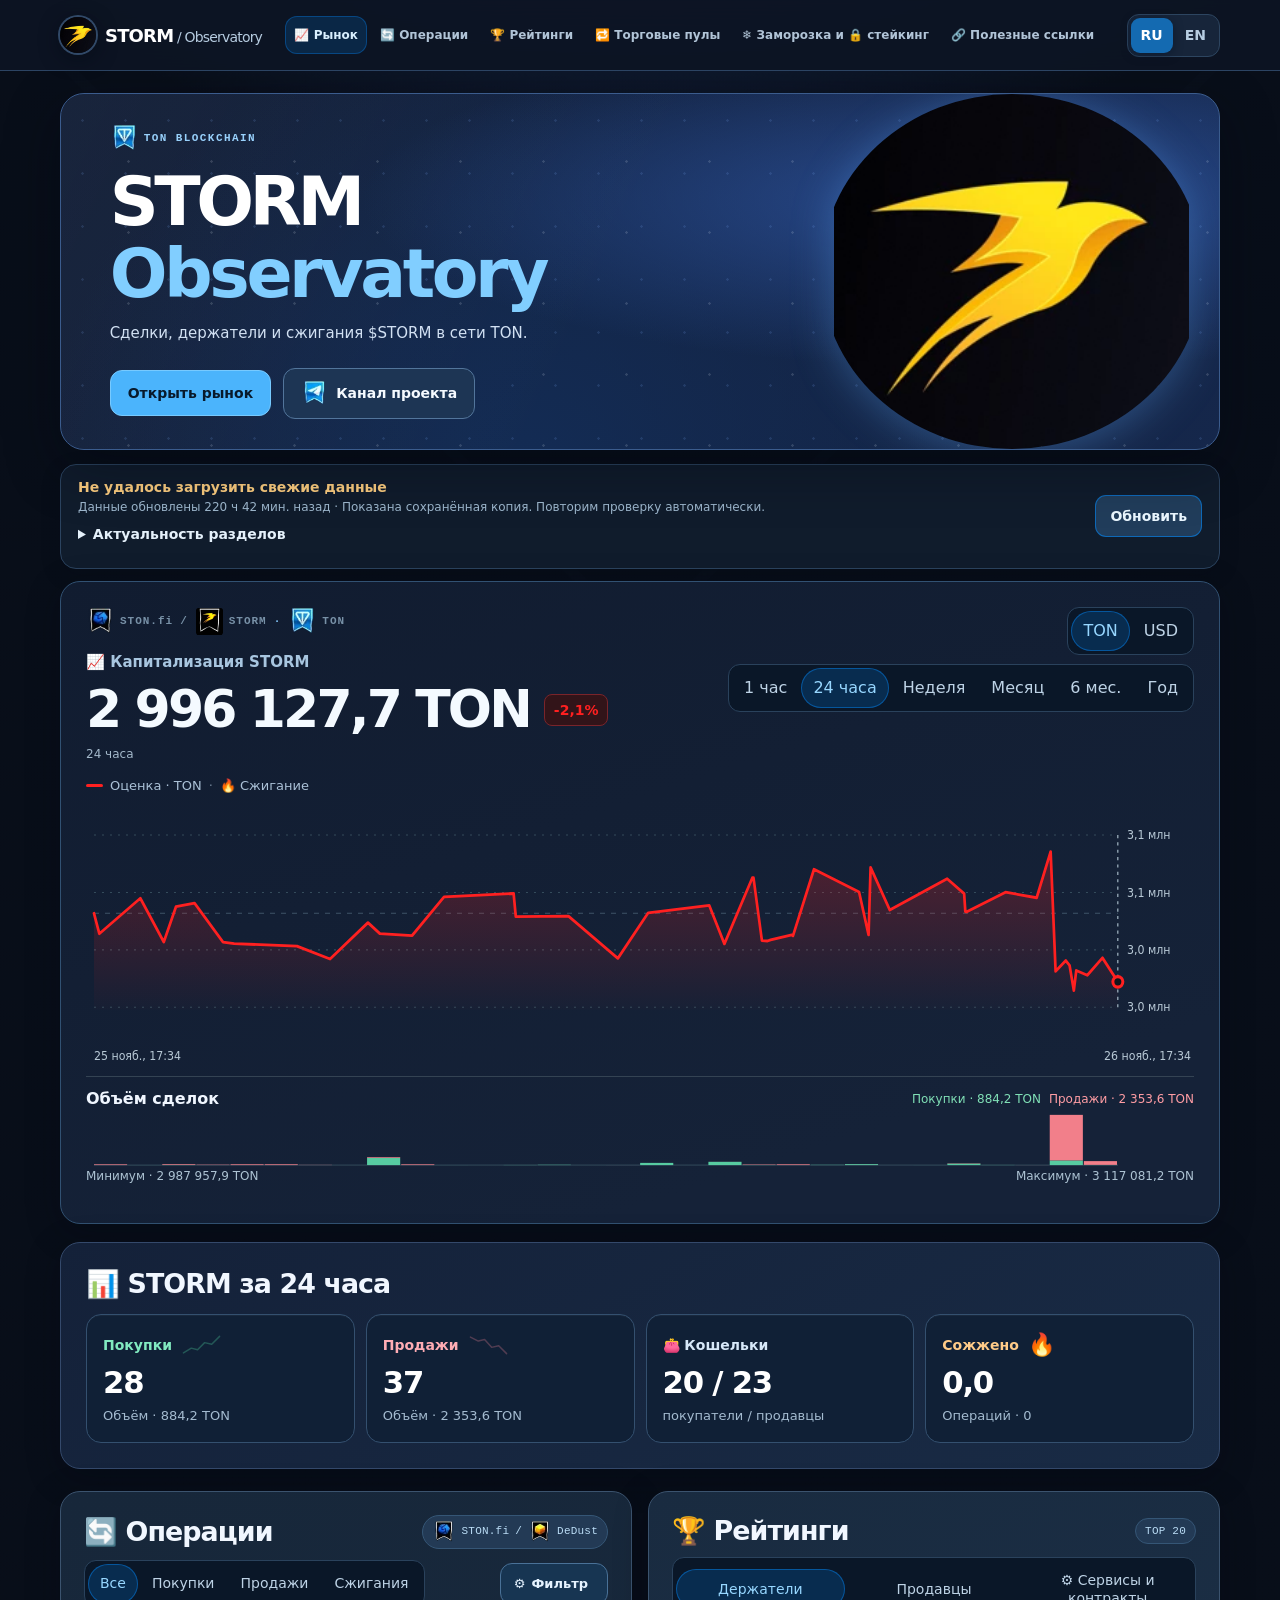
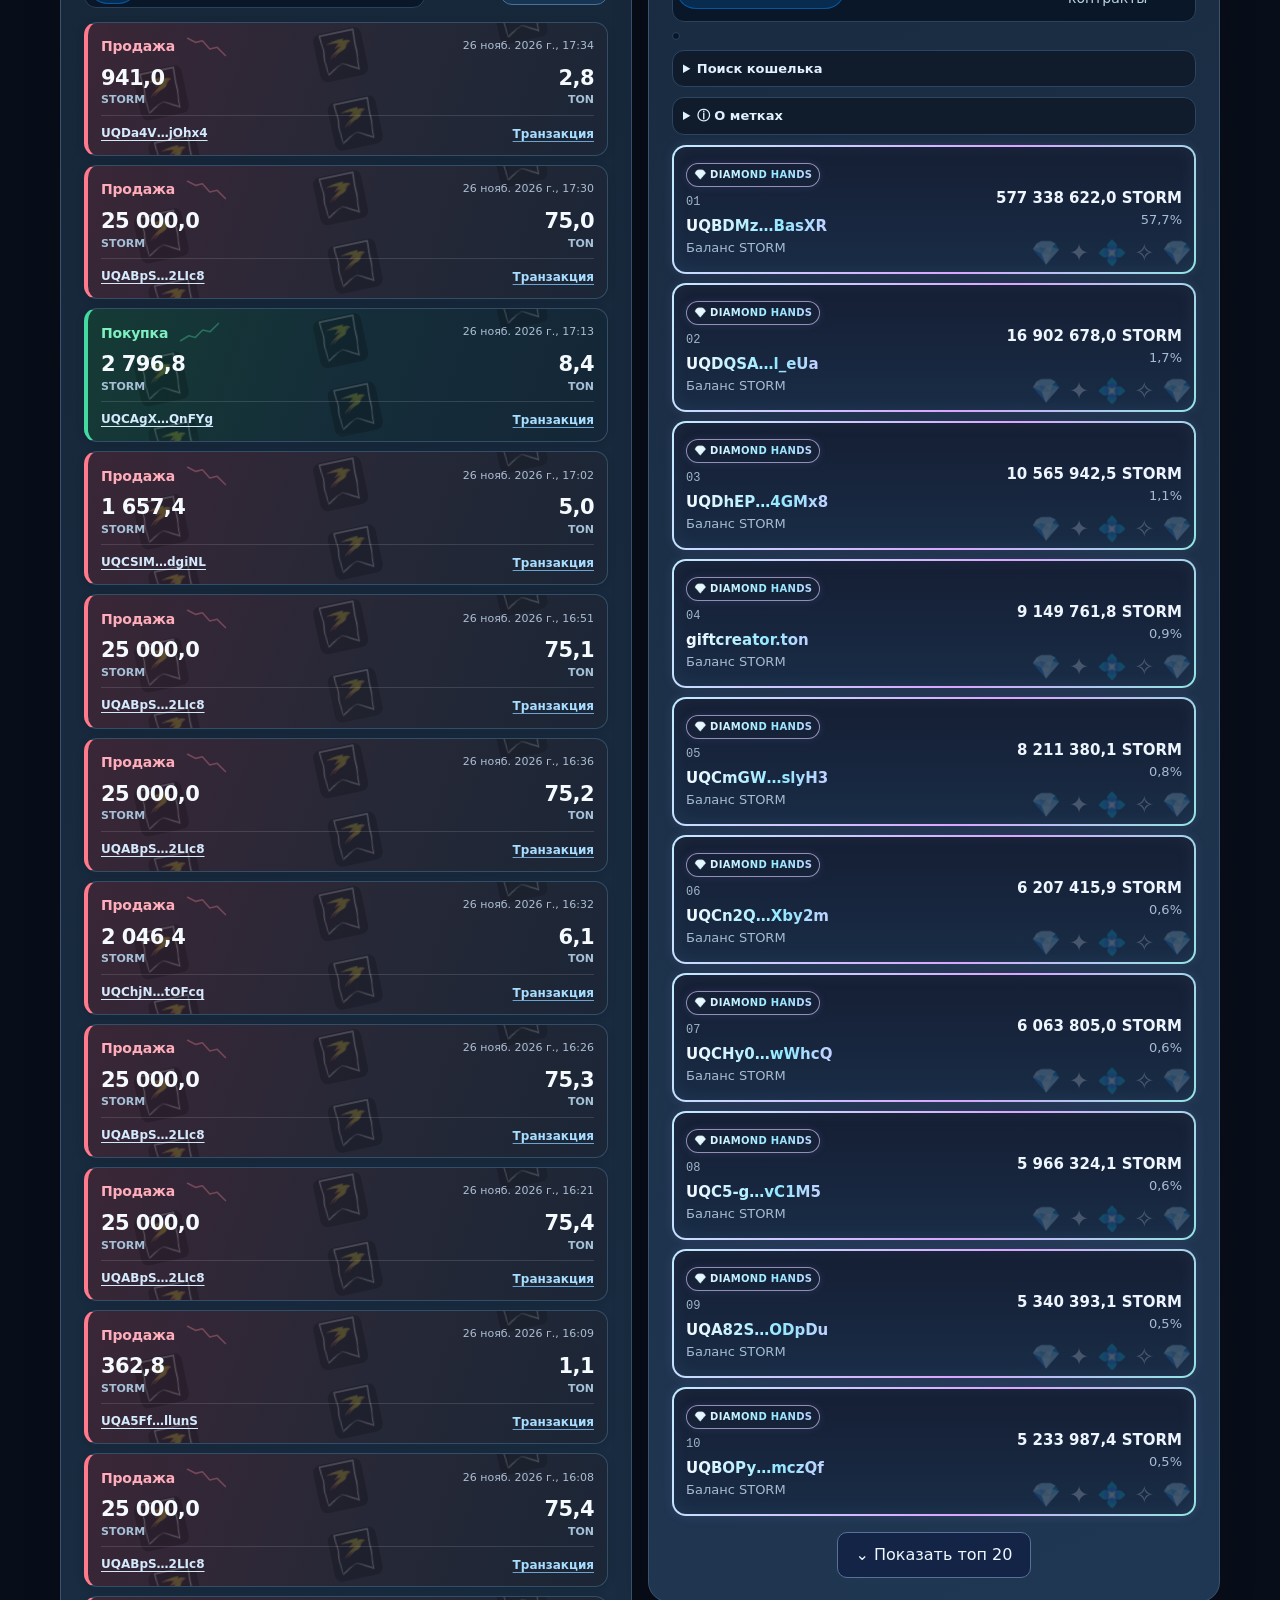
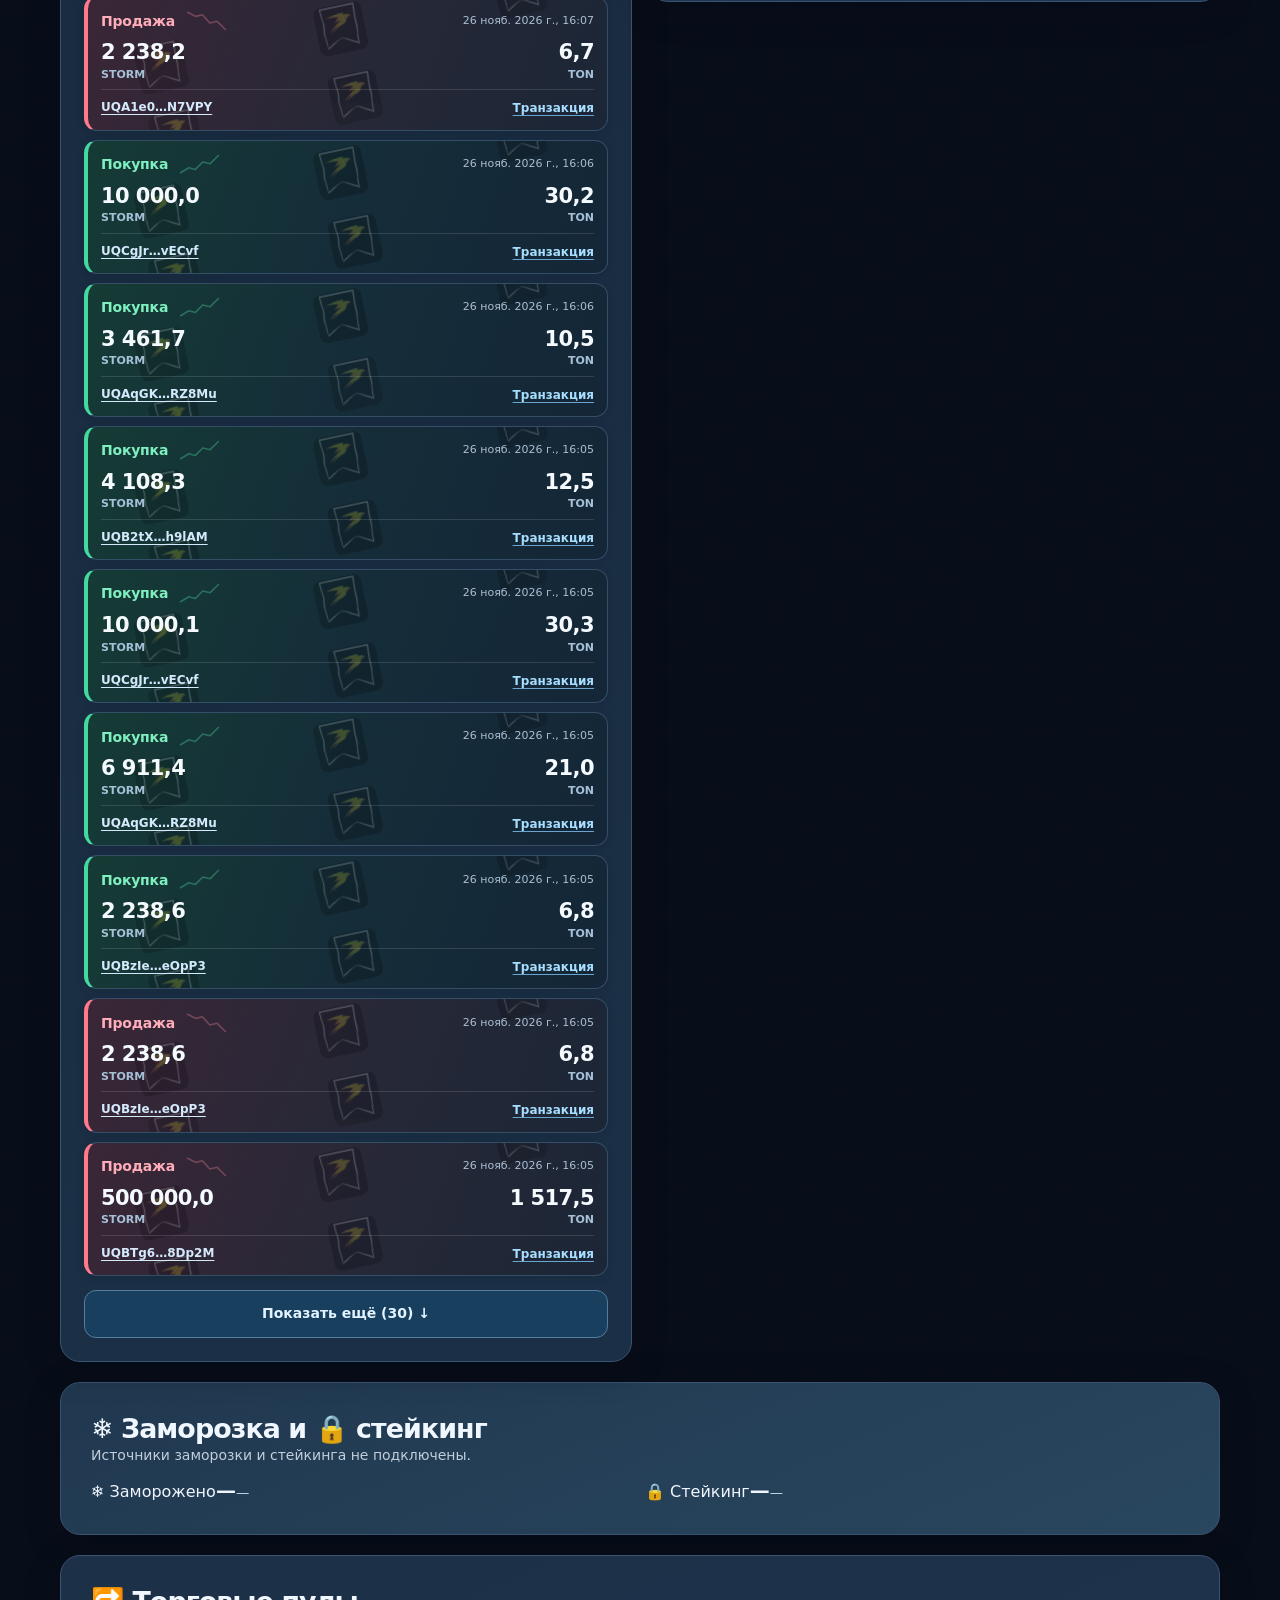
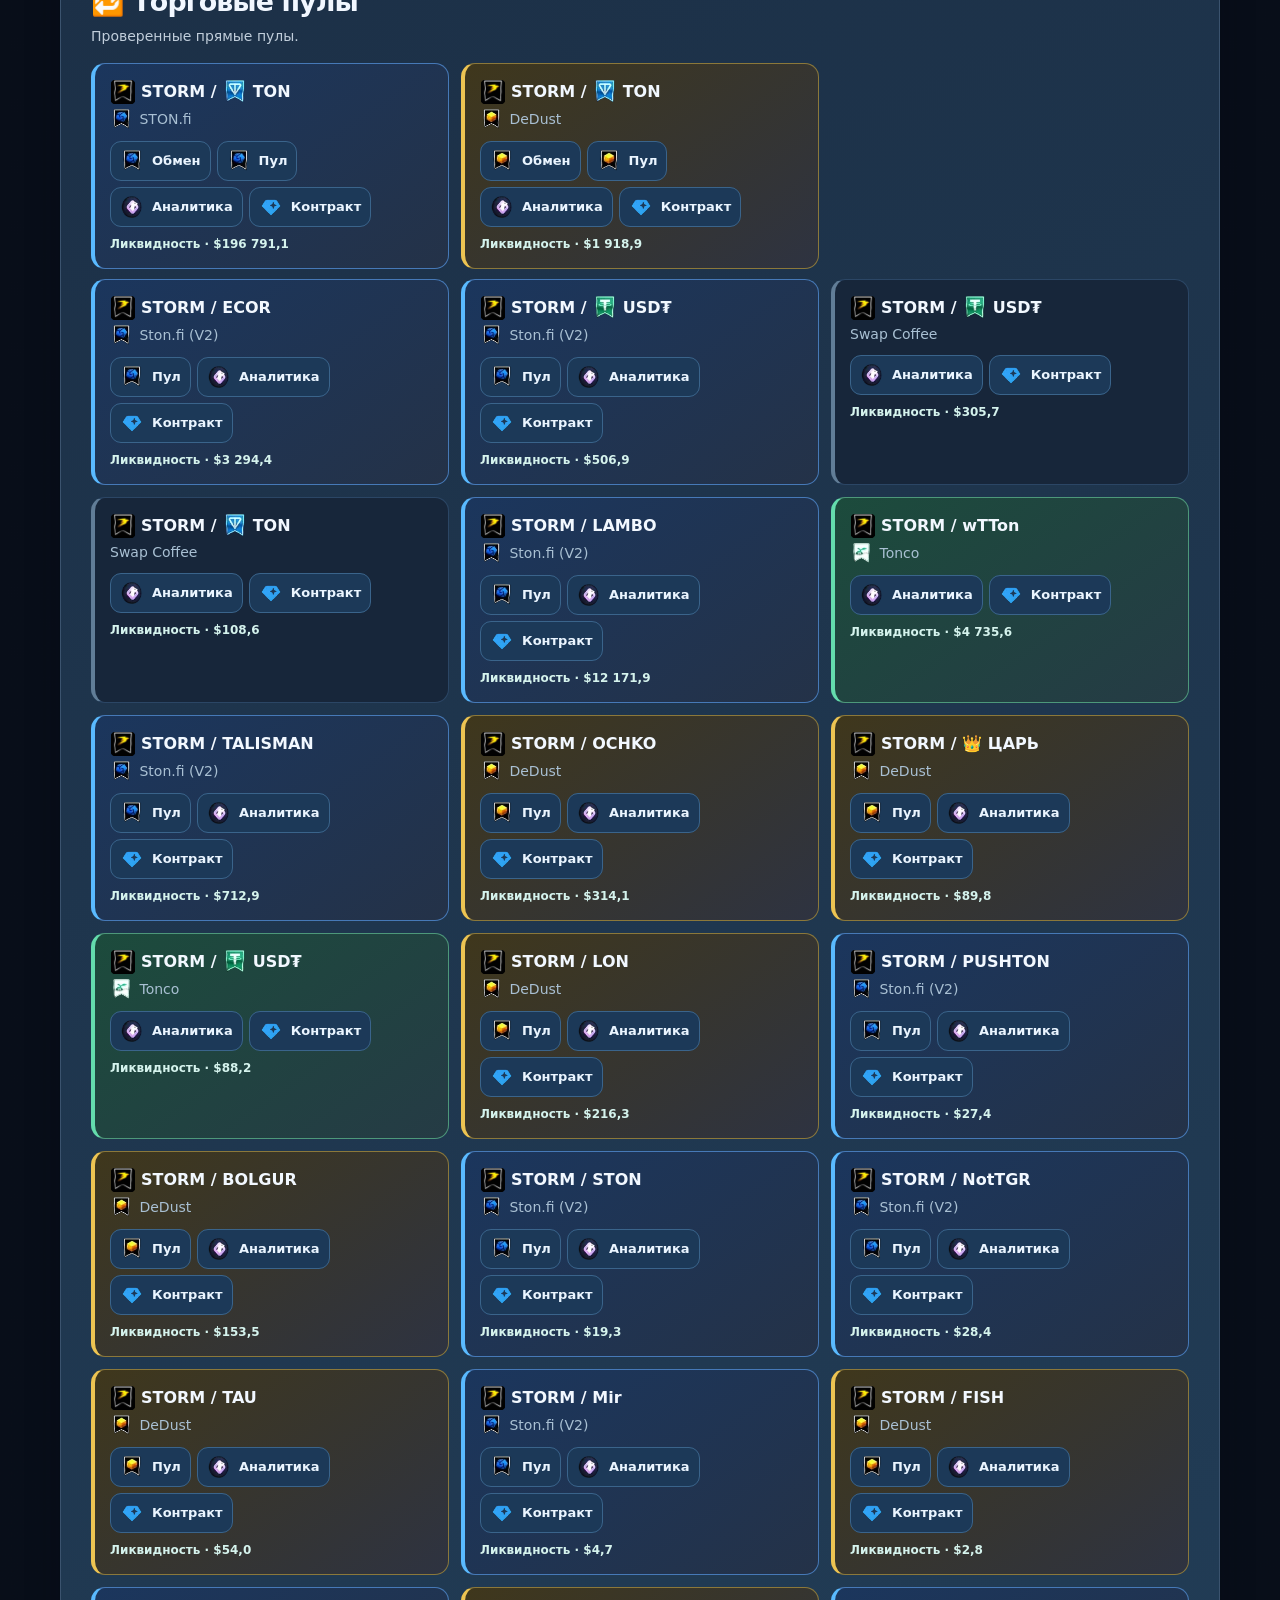
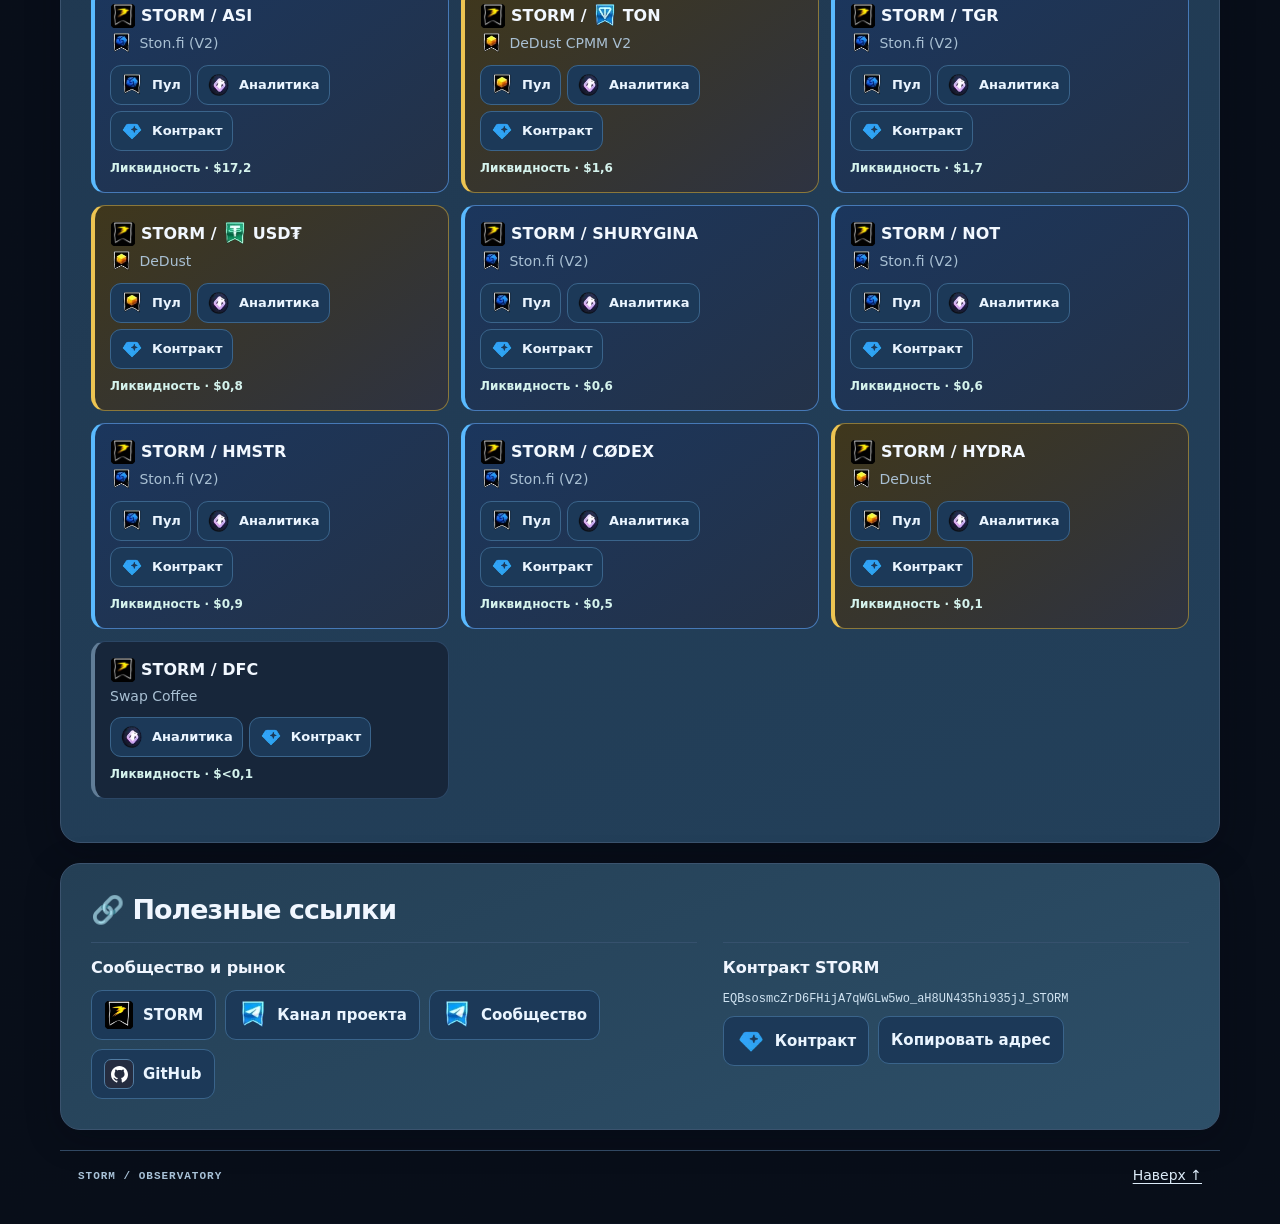
==== commit 7f0487f4: "Refresh STORM snapshot" ====
--- a/index.html
+++ b/index.html
@@ -1145,7 +1145,7 @@
 <section id="links" class="panel resources"><h2 data-t="links"></h2><div class="resourcesGrid"><article><h3 data-t="projectResources"></h3><div class="resourceList"><a href="https://storm.tg" target="_blank" rel="noopener noreferrer">STORM</a><a href="https://t.me/storm_trade_news" target="_blank" rel="noopener noreferrer" data-t="projectChannel">Канал проекта</a><a href="https://t.me/storm_trade_fam" target="_blank" rel="noopener noreferrer" data-t="community">Сообщество</a><a href="https://github.com/Freebielife/STORM">GitHub</a></div></article><article><h3 data-t="contractLabel"></h3><p class="contract" id="contractAddress"></p><div class="resourceList"><a id="contract" data-t="exploreContract"></a><button id="copy"></button></div></article></div></section>
 <footer><span>STORM / OBSERVATORY</span><a href="#top" data-t="up"></a></footer></main>
 
-<script id="snapshot" type="application/json">{"schema":1,"token":"EQBsosmcZrD6FHijA7qWGLw5wo_aH8UN435hi935jJ_STORM","updated":1795713937,"errors":[],"refreshStatus":{"holders":{"attemptedAt":1795713582,"ok":true,"lastSuccess":1795713582},"burns":{"attemptedAt":1795713582,"ok":true,"lastSuccess":1795713582},"zeroBurns":{"attemptedAt":1795713582,"ok":true,"lastSuccess":1795713582},"trades":{"attemptedAt":1795713582,"ok":true,"lastSuccess":1795713582},"rates":{"attemptedAt":1795713582,"ok":true,"lastSuccess":1795713582},"pools":{"attemptedAt":1795713582,"ok":true,"lastSuccess":1795713582},"identity":{"attemptedAt":1795713582,"ok":true,"lastSuccess":1795713582},"badges":{"attemptedAt":1795713582,"ok":true,"lastSuccess":1795713582},"domains":{"attemptedAt":1795713582,"ok":true,"lastSuccess":1795713582},"fragmentNumbers":{"attemptedAt":1795713582,"ok":true,"lastSuccess":1795713582}},"holders":{"totalSupply":"999998863.966057904","holderCount":26050,"holders":[{"wallet":"0:43333629b8799b9888da4b16981942c59ff16eb6b66b521aecd26882e09d016a","name":null,"tokenAmount":"577338622.000099995","share":57.73392778771158},{"wallet":"0:da0beb83e10d069139c6f655ea3dbe472a0c94865cdc41524e1c90e70f254d51","name":"stormstaking.ton","tokenAmount":"193620418.689268816","share":19.362063864888622},{"wallet":"0:720032f945ad9d95dacc48172d81f4a6d97d96d4feb53555b64580dbf1e24d24","name":null,"tokenAmount":"34346221.680012542","share":3.434626069853048},{"wallet":"0:d887d0e2d1c4fc4126e71c970d33ab1896940000eae703bb1ab6cecc830777e3","name":null,"tokenAmount":"23388932.099149981","share":2.33889586698009},{"wallet":"0:d04805962910549b456752b9f2fbd362fdd7a86e2b34682e97a44b5a971c65fd","name":null,"tokenAmount":"16902678.039978497","share":1.6902697242016278},{"wallet":"0:e110f10d4ca65c7dffbded15f5b28d760ce967f281d5386e7ce961e24f2ff818","name":null,"tokenAmount":"10565942.5","share":1.0565954503282946},{"wallet":"0:54789fbe5bfd5d24c3a77bf09ea1dcb41519e565a60e87a659c7d13859bedaba","name":null,"tokenAmount":"9348173.486369787","share":0.9348184106224229},{"wallet":"0:fb20d5e32093b76fd5ec5ed2016344d0374bff79cc091acf56adc6462e107648","name":"giftcreator.ton","tokenAmount":"9149761.803036052","share":0.9149772197487831},{"wallet":"0:a6196bc67269fb88297c0c79f7b049e4bb92834b6f4de45cfc281d6fad016c97","name":null,"tokenAmount":"8211380.105506924","share":0.8211389433924032},{"wallet":"0:a7d907f95f144aa33bd72d46d80cf00d63861628be9295a98aae0e02bca9176f","name":null,"tokenAmount":"6207415.898395003","share":0.6207422950238167},{"wallet":"0:87cb4b640d5e1779141ceb0e99d4a7b26faa32cb8ce4e216be91238ccaec305a","name":null,"tokenAmount":"6063805","share":0.6063811888696125},{"wallet":"0:b9fa0ddf3a9ff62c904f7835f7463fe35b5dd614b42d8b2f91a6648c85ee6f0b","name":null,"tokenAmount":"5966324.051813299","share":0.5966330829767631},{"wallet":"0:3cd92c5ec7167fcc8eb4ad06e8ad43818801e272c1855a6c8d1341d32ae40e0e","name":null,"tokenAmount":"5340393.138373879","share":0.534039920524864},{"wallet":"0:4e3f2e1623e87590c983f98c8d31e58c65257ddf0035a04cd0bf5e5281b42673","name":null,"tokenAmount":"5233987.435524301","share":0.5233993381518435},{"wallet":"0:8809fc833ee548ff816833951354edcc7f47b79a40e4f30590e0dda6cc92d358","name":null,"tokenAmount":"4734223.04225617","share":0.47342284205003454},{"wallet":"0:466300da5e0e4cb09e1a03ac7e8f2855b60960ab349e957d318fe3b6ebbd7956","name":null,"tokenAmount":"4330000","share":0.43300049190325574},{"wallet":"0:26512ee4fb5fce451b2e1a339e3c5eec360b4110deeeb00cef3decfddde5d3fc","name":null,"tokenAmount":"3035231.06494818","share":0.3035234513077609},{"wallet":"0:9832bd45a3166e6ea399ea769891c40f68278f07f9f4e4801571f110604c9d2b","name":null,"tokenAmount":"2966700","share":0.29667033702757245},{"wallet":"0:fb04b14ec36f4acc97acd055bf678de674f10c191f88e8ef530e61ba90902c1f","name":null,"tokenAmount":"2897900.708528448","share":0.28979040006457535},{"wallet":"0:ec77da33c490eb22c3c6a8f3cd591f50a9fc6e59b21345ef22db02bf8d30c6f9","name":null,"tokenAmount":"2734144.4","share":0.27341475060843695},{"wallet":"0:aacf9f41e8324d765f304c385f95eefea9fb0b300336ec1cb54c19f66002a636","name":null,"tokenAmount":"2584388.032154698","share":0.25843909681105576},{"wallet":"0:58d953d745bb4ce18ce79ca44fd6474b4a2683ff61efafcf4564f8ffce5a1aa2","name":null,"tokenAmount":"2421556.589792902","share":0.2421559340766506},{"wallet":"0:6c70fde1f37bd925eee42df6110af1af15143dd4ca031c45f09ae96ee7d6f6ed","name":null,"tokenAmount":"2128656.481145151","share":0.2128658899373912},{"wallet":"0:56c41b49817c14165156189d8a115cb82738e3da53978103f3638955eb95df4b","name":null,"tokenAmount":"1889032.74074069","share":0.1889034886748439},{"wallet":"0:5793ed729536e4ee55893ffeea0534641549a28b43eaf5aa48835eecc11d24f5","name":null,"tokenAmount":"1865609.6001","share":0.1865611719498236},{"wallet":"0:07dee4afa8d8528d0f4557b9be55b8e45a7cafce790d7aad823b34c75ecbf2c9","name":null,"tokenAmount":"1608848.21515387","share":0.16088500428621264},{"wallet":"0:825efdd24b471e00b8f11006c48db457944e0691ee98cfcf5552b1c357e59f8a","name":null,"tokenAmount":"1375000","share":0.1375001562048445},{"wallet":"0:bfab78da54a6a77f0a40c6083ff1f93686da5d049326bca1a59d64e56c635eed","name":"stormtrade.ton","tokenAmount":"1360381.88786964","share":0.13603834333113946},{"wallet":"0:0f4a9c8f1b9238f3be0832c42bccac1383a490a9243ade54515ae13da49ef0fe","name":null,"tokenAmount":"1152015.55503234","share":0.11520168637625991},{"wallet":"0:4fe0204c9cebda7fe9551fabcb93a018e7c0090d7648d0e7e820aa8a5b4e03b9","name":null,"tokenAmount":"1124877.229046023","share":0.11248785069461877},{"wallet":"0:9b5d3e1d910a0bda69166e0f84a7d69184dda3a41a74fececd6fd1974f4abdee","name":null,"tokenAmount":"1090624.999999766","share":0.10906262389881917},{"wallet":"0:b4e41a202c4b66647705d1b1d645cc407908408d0ebd3f756fd6601366965a5f","name":null,"tokenAmount":"1039948.755662581","share":0.10399499370810077},{"wallet":"0:94fea18817a298e28d7320de7af70ef3f71edc31fd54b10350e41034a04b495e","name":null,"tokenAmount":"881710.266944505","share":0.08817112685984332},{"wallet":"0:c1e8ef4153d279a15974d6e0a19390662f38c15a4403e7066e5c0314e3db999a","name":null,"tokenAmount":"804615.750448741","share":0.08046166645205823},{"wallet":"0:6003810e86b40292d89f00ae4764078e10b1c9cc8343c3f70215fa460505fa17","name":null,"tokenAmount":"788205.352872988","share":0.07882062483020394},{"wallet":"0:b3b50ef1551dcf15a31a9208d8001d10a09b167512cab353b6cd6211cc22366d","name":"tonsocial.ton","tokenAmount":"783865.503278903","share":0.07838663937777324},{"wallet":"0:99196e6d8f8f40f4e3e3335c4a85799993540d2b043f5da57116a6dc7337ed77","name":null,"tokenAmount":"725111.163068641","share":0.07251119868204699},{"wallet":"0:294615fb4394819d63e0bc026e3ffccfc5c2d55b54b1ae5282a177f15248b63f","name":"kztg.ton","tokenAmount":"683936.497458404","share":0.0683937274434362},{"wallet":"0:1382fdfe1e140b7dc7101acbd090bd0445069fac696f07062a19b01485b7274f","name":null,"tokenAmount":"626163.6","share":0.0626164311343911},{"wallet":"0:b63da627a3516d6d688fbf1333a262d2f3b80996c8faf2af9b6a68bdef86968d","name":null,"tokenAmount":"616167","share":0.06161676999874212},{"wallet":"0:e1e681cfbdf4703eed9b3910460a82c43b859064a2f87e4e430f583275e346f6","name":null,"tokenAmount":"577676.166130986","share":0.05776768223914638},{"wallet":"0:23cdbc47c8f17f86ef0879c84373ec76f19eec7e251131ffe015b045be4de211","name":null,"tokenAmount":"558925.11088","share":0.05589257458386184},{"wallet":"0:d24c49ad3d9870675e7ad0b3c3468615473418c21e1a15e35c9087cb7ebaf4c4","name":null,"tokenAmount":"557806","share":0.0557806633687269},{"wallet":"0:f7c2fed33d525b33f9db283e237c8e91b62512f895ac48df49e4e30db1896929","name":null,"tokenAmount":"546864.2","share":0.05468648212569987},{"wallet":"0:668d0d82eee6257018fe8ec9e179e9966a6f5804754c1f98779c5038d16de8d3","name":null,"tokenAmount":"529199.878418429","share":0.0529200479608136},{"wallet":"0:e2e0df769417a45b1cca1ee49255380fb413c7337cc336b7bd48c4e99095db66","name":"hiai.ton","tokenAmount":"500009.326485507","share":0.05000098945137185},{"wallet":"0:ee69ee11d3007eedad6bb02053718cf60c60ed3d457e224e79b156eecd1b198d","name":null,"tokenAmount":"474207.632573","share":0.04742081712895782},{"wallet":"0:188fe26cb049307ae50220fab55917600cb5a0177c0ffc83120e26fc0e2d2bb5","name":null,"tokenAmount":"464833","share":0.04648335280666653},{"wallet":"0:f6f95487fccd1f4e2ccab547a4d8e1b9b02952eabb54eb69fc4a2df70eb22384","name":null,"tokenAmount":"455474.99287497","share":0.04554755103106095},{"wallet":"0:3b1b2fd672801e0505f670b668c8ad1482047ab898b617f6d57e3a6ea5b31e98","name":null,"tokenAmount":"451537.571293186","share":0.045153808425577584},{"wallet":"0:57c51fcbbe24a601aab3042bbb501f631e815063e669191f35956b71cf105f70","name":null,"tokenAmount":"450000","share":0.04500005112158547},{"wallet":"0:715e63e44fb12ef6ed0b2f3155d0aa51935d5f6417bc5ec1fd0d12190ee85a9b","name":"mintsmaster.ton","tokenAmount":"446766.593219428","share":0.044676710076201866},{"wallet":"0:01a92a3ff6c7340369ee44de5f7ad99c170754b3861e23c5bf60f235cefefdab","name":null,"tokenAmount":"434379.193766293","share":0.043437968723636144},{"wallet":"0:a5d63a8e73a240ef84d4149391c6b5e34e9f738e3fcafc17364b725b6cfed98a","name":null,"tokenAmount":"379173.145674168","share":0.03791735764282208},{"wallet":"0:56006ea79ca439d4704e4fde40c8acde0fec6e873702c31e092438101d74cfe9","name":null,"tokenAmount":"375724.036778583","share":0.03757244636143266},{"wallet":"0:8cbdddd8952763eb5072834d9e773d5db44174bf97909d49d564e47a0cc24e24","name":null,"tokenAmount":"367507.42592588","share":0.03675078434272641},{"wallet":"0:23b0dc1eb2c374d217bd367c1c22efe0946a1095cfb8e6cd6f5720d253e63963","name":null,"tokenAmount":"365431.074322184","share":0.03654314894647596},{"wallet":"0:732fbc5689eaa09d8202a9bdf8a487fe13a4152dff808ea7ee796e9e06e5d103","name":null,"tokenAmount":"353637.057586573","share":0.035363745933073},{"wallet":"0:c9fba3e059abe2a6097ab8a18f4886a4fe29fff3e7c5a956612a02a4d4ba4a48","name":null,"tokenAmount":"351579.747244373","share":0.035158014665135295},{"wallet":"0:d7088fe5d3e77269c0ef53ddf37400d48ef3737ff47291ff00ae1659f317f596","name":"dentist.ton","tokenAmount":"349419.081609981","share":0.03494194785623687},{"wallet":"0:45edc6f452eab83774bb289257dd2bd8b53c5d275e7b0fd4496258b9e6735434","name":null,"tokenAmount":"337768.536725167","share":0.03377689204421252},{"wallet":"0:5aed569ae36751c5fd84d63d5be227cd9a443cdc70c597019d03c2f2b67ae54a","name":"pumpndump.ton","tokenAmount":"326698.13070188","share":0.032669850184246695},{"wallet":"0:970da9bda0b024ba67870e7c8bd1bb8c561d909a89cbd20da09f6cf801dd3afa","name":null,"tokenAmount":"326264.946035084","share":0.03262653166835579},{"wallet":"0:2f3db09c94ae192bd29447ad8862dfb80e82d8dfec375c1572acbda451fba07c","name":null,"tokenAmount":"321564.889968246","share":0.03215652552772906},{"wallet":"0:c1c2694adde87130532b98e124c381a61cefa033b2841072285aa1f30ab9bc2b","name":null,"tokenAmount":"305174.497981798","share":0.03051748446707798},{"wallet":"0:2e231225522d8269b344f37eb2eee38ba9e8be6a7466fdd5078d343d83f89bba","name":null,"tokenAmount":"303097.55945445","share":0.030309790378395648},{"wallet":"0:50d21dabd612ee13a4ecaa7e289262adf060e62240ab946f3c00a651539becd5","name":null,"tokenAmount":"300000.001013849","share":0.030000034182441994},{"wallet":"0:424d56012115f3f0b7d5ae4de38411cf34c6fa8cbd61c46e5ac9dffb94f0ba30","name":null,"tokenAmount":"294962.254249341","share":0.029496258933685415},{"wallet":"0:29e705cac33370ddde00354cef4e589ccafe7a46be87b0cc41d43d9fd0cfe4b4","name":null,"tokenAmount":"292405.4","share":0.02924057321828366},{"wallet":"0:98cb23cd7ac1dc573eecbda20038e57723b590908c8dc5ae9cdd3576fdd55d2d","name":null,"tokenAmount":"286902","share":0.02869023259307803},{"wallet":"0:c921a3744ea7f712d3a73be4c3062e0a159f23a3569a6f6bbbd92f59f5643d92","name":null,"tokenAmount":"276535.935391415","share":0.02765362495459807},{"wallet":"0:bf06c3eb849582822d6e51acd69bb3fa3260606a5fafd2b3d3a1a499e7d1dafa","name":null,"tokenAmount":"265630.382090238","share":0.02656306838557109},{"wallet":"0:7cfca73b26a1d7346358342ada1d82f0849c2a9ad27db2136d2be3e87e675b3e","name":null,"tokenAmount":"260838.539118409","share":0.026083883544017947},{"wallet":"0:dfba4e7b0a984a46df571c913c96b61050e29f148cdd4e0a89023eb221e89102","name":null,"tokenAmount":"260193.717578072","share":0.026019401316730247},{"wallet":"0:0c0c32361e6dc13fe8cbd5ebc1a7e723150c490af445993dd595ff3cdcbb60d1","name":null,"tokenAmount":"256511.836095173","share":0.02565121275016564},{"wallet":"0:bdf0e3bf56aef52c3787fb16d2d079f8f651ababf49127c6d1dd200b1028ea23","name":null,"tokenAmount":"255787","share":0.025578729058304404},{"wallet":"0:f12ce1e995149326e7a23c093d71ae03d22cbaa97a40d8c1f78e02a9deb354ce","name":null,"tokenAmount":"247067.637519636","share":0.02470679181971771},{"wallet":"0:ddc3868bad911c3e6c6cb12798e11185c2a81c108a1f43118e6938d758d67241","name":null,"tokenAmount":"237071.18833097","share":0.02370714576521926},{"wallet":"0:eaa54cd49ba3a037284f388b18440d2e20ef5699d87a729b14929b085ffdbebf","name":null,"tokenAmount":"236863.94","share":0.02368642090857812},{"wallet":"0:9ba77e56df1fc01bf2583f61666c12a6d5cccf8b62fdf8127edbfaf4126f9de6","name":"yoda.ton","tokenAmount":"236839.010696529","share":0.023683927975398963},{"wallet":"0:a6b406b629866d817e190adfd4165292eb5f748211944a34c8b9c6ee7c8a66b1","name":null,"tokenAmount":"236104.04644559","share":0.023610431466810532},{"wallet":"0:071ac4daa1720e02e7eb68597814be65e1af00dcee595f390a065194c99cde6f","name":null,"tokenAmount":"232409","share":0.023240926402481238},{"wallet":"0:28092abdd9df1e508f6ee693b6ed43f01ff7bccf7a91cceb66bb76d4d9c6a197","name":null,"tokenAmount":"232409","share":0.023240926402481238},{"wallet":"0:334e675e61c4eac0d630618ffff43a512086d1af07c12fe40e913b68461e80c3","name":null,"tokenAmount":"232409","share":0.023240926402481238},{"wallet":"0:91c69cdfee9a462f421ba0af73d348ac479dbbbff9c033b65291f6273191d2d3","name":null,"tokenAmount":"229641.20370364","share":0.02296414645841383},{"wallet":"0:62afa49a1de8c0d2a44e2fe0753f1f3f411393dddd438a70ed9cc21b45d945c8","name":null,"tokenAmount":"226223.39030612","share":0.022622364730386185},{"wallet":"0:f9164cd673c8d9dd40bfa64623092af250475fd7207782eba14ae71acc3a1cf7","name":null,"tokenAmount":"223228.377576","share":0.022322863117130186},{"wallet":"0:7b39673f61dfc7b7eb3eeaf69451d084ecd618499492e4a5957b81f599de6014","name":null,"tokenAmount":"222589.459071695","share":0.02225897119411629},{"wallet":"0:e41381634b6b90448944e81fd0bd8ab35a973d869fae0ef51d1b16e4f6246e3b","name":null,"tokenAmount":"218742.5","share":0.021874274849918687},{"wallet":"0:3ab6f3a30558c240cf7d3ee209fd53d51aaf99c8f615d44148c12b8f26c25d09","name":null,"tokenAmount":"218738","share":0.02187382484940747},{"wallet":"0:be262dfa6e5a2635d6ad17e60ad25f692363bfaff47b309ff772f80c3ea66f03","name":null,"tokenAmount":"217447.545792149","share":0.021744779282022227},{"wallet":"0:4d40e452b3c9823ff225b1fb23f2d08cbf1a702c62a4c25ad13d0959be2d1ad6","name":null,"tokenAmount":"212112.243455725","share":0.021211248442270684},{"wallet":"0:f26a7b59c97a6df8620ca4979d40aa98ba4814aedf82266a4876bc638a4ea42e","name":null,"tokenAmount":"207312.809","share":0.02073130445146552},{"wallet":"0:3f0c30675fc2baeb73dc735edfcf2d91b770c5f3d5ab2a3ed0a7009294477314","name":null,"tokenAmount":"206234.91538345","share":0.02062351496735801},{"wallet":"0:4d0809445f09e4160e4b40d3ce317261564bc380282fbf9054471eb2d96e7871","name":null,"tokenAmount":"203004.00560992","share":0.020300423622962274},{"wallet":"0:6528022fb75d194227990018dd2df1ae0c2af3b96a76a06ea1160ea78605ee25","name":null,"tokenAmount":"201069.670243053","share":0.02010698986652826},{"wallet":"0:36ef14e6b9f323e3e7c599617954c9955d1baf033c9a4c4ac70e02b8ba43ba25","name":null,"tokenAmount":"197406.46821882","share":0.019740669247952307},{"wallet":"0:f02879ec31ad092540abf9ba2b240e188c2f5d8e8b437349341c787f5ed81c97","name":null,"tokenAmount":"197121","share":0.01971212239364011},{"wallet":"0:2b174721dbf3224c701ee1cbb52cf97aca019f6e6729ac8e4881c9003bd6f1ea","name":null,"tokenAmount":"195435.326907598","share":0.019543554892901507},{"wallet":"0:779dcc815138d9500e449c5291e7f12738c23d575b5310000f6a253bd607384e","name":null,"tokenAmount":"194487.521004821","share":0.019448774194949718}],"asOf":1795713582},"engineVersion":"1.3.0","methodology":{"valuation":"last observed swap in primary_pool times CURRENT total supply; not circulating market cap","primary_pool":"EQB95X5u5B7pfri4rtiB4yDkiMh2fssW_2iEOEFKfLmAeqVo","sellers":"sum of successful supported native TON swap sales; service roles excluded","holders":"balances excluding known services and identified contracts; unclassified accounts may remain until verified","burns":"accepted burn notifications and zero-address transfers shown as distinct evidence","usd":"historical TON/USD rate from CoinGecko","history":"incremental confirmed swaps; missing intervals remain partial"},"serviceRegistry":{"asOf":1795713582,"source":"https://github.com/tonkeeper/ton-assets/blob/main/accounts.json","sha256":"4286bd47e11399901a7d713c9e98a5dba17300d76fe272f4f5d46110a84f4e2e","entries":{"0:ad8afecfacc248996885d8be6824280f9f3a7e54c2f6080b7971b9f556c280c4":"Crypto Bot","0:dddcd3cdad60af4c0d69389f567ad51d0c263fa4968d655ab424c69aadaf9322":"Wallet Bot 1","0:436a76c2794a88e3fbfec6b9c0374fc8db046f10868b835420d9937973a665d4":"Wallet Bot 2","0:6e814e6450e8c578067bb656298fb4d01397dd15018d7f34dc369eaba4c2111c":"Wallet Bot 3","0:5f00decb7da51881764dc3959cec60609045f6ca1b89e646bde49d492705d77f":"OKX 1","0:f15db2c62cd86aff0860d39c491fc73a31395fafeb5945e644498562260c782e":"OKX 2","0:e7e86da08742ed933434ffeb8f08a63c7e100ee842e25f599a9cbf0891574a6c":"OKX 3","0:0338def34b84c6ee9134a04ab1601450be446340a37ae259de57cb37bdb590cd":"OKX 4","0:a30a49ec725e9f57244b66af4c2da7ab76004b4fce80d3a34b1cd0c37762abce":"OKX 5","0:24da1e7b8da901e5b3dd0f98c397feb6e5a5ea483195a8b6bd0682cf2c5327ae":"OKX 6","0:7f2e84c723d8b6b6b1aacf810c8c26ab23c22022b464b87104b2d3065b0ea70b":"OKX 7","0:854ec4521efd52ad43bcf1988e4c44ebdf9a26ad18fa51abfdb685fc3b348a5c":"OKX 8","0:f9bdc0de461c1a2e002fada9550bbb095c8f9f73668d70c517a9cc7e050f8e5a":"OKX 9","0:9b9b739de2527ae72d21083f5198d710c7288453b4733e57ecadb2e189ac829c":"OKX 10","0:b31535e934db05bbc220267467903c8108bdabcbc2a06588838b726ddf589ef0":"FTX","0:57eb74407604a19f7e04005315ef70aeb7b675e6551977586756f6baf12125ee":"MEXC 1","0:1c7bd690f4f93de8b93db5790129dab65926c6e1fc9b57380089db5529516630":"MEXC 2","0:d887d0e2d1c4fc4126e71c970d33ab1896940000eae703bb1ab6cecc830777e3":"MEXC 3","0:7994848c1fcbcbc57a6a5a987b66eb424b8b54e10759b6b514a66b600c2b0eef":"EXMO","0:8d195793baad9a08c46dc353aebe999341dabd07721b9725f19e18abc3d10d92":"EXMO Cold Storage 1","0:26ab8ae763a3a7c3067d882b7b01cd5d37254cb8768f57b6a47c00028effc7b8":"EXMO Cold Storage 2","0:0130c77346e9ed82df677d107ad6a775c11f9c18f6a05c0dd17906b355850dad":"EXMO Deposit","0:342a359e38357c083968129fddddf049ef5c47315bfbef27505a356bf9f02d65":"CoinEx","0:555f3053e257130374bb831ae0e219e5e5f9ec0ca8f8a0d133369d3d690c64c2":"Huobi Deposit","0:85af78e8d035e920117cda654615cdf371d464480b629e110d3c5310d85ab362":"Huobi","0:80d4123841167ca989ac912443cc99a4b9c1a87584536427ff6fd85c92395ae9":"Kucoin 1","0:b37e57033db21d10b950e6143b658c10c3bf425bd193025960aef7f22dbcf4fc":"Kucoin 2","0:07ce60b7e5f255a88c3707f3fbc79e2cf924ed6b4b7d09c6324f0ba2338a48fa":"Kucoin 3","0:a14b1f452385b2bb984ad2c4441e1d23cae071fdfc096dfba53ebba3b6ff1d10":"lbank.info","0:75726a716f747e60b0371cb0d5d35471e8e1e931003fecc3a0961a8bd82c09c7":"xRocket Bot Cold Storage (Old)","0:c1dc654b598ab84cda4f12372efed8907cedf0901865a58649087373e01b1c24":"xRocket Bot (Old)","0:45614fee399c43d77bb597558791831bc0ee31754cbb2b5b1fbf5a3488ed9940":"xRocket Bot Cold Storage","0:011a8f0a0b36b779af033473274966666d1cd6fb4e77df679375fbd6f970d012":"xRocket Bot","0:c3f1da8ecda8f8cd42bace224ea3f1b6971eaa7f54c492d4d190527b4f573f7c":"Bybit 1","0:4a1f3ebcc66bdcefa90245bdf541a50ada1c688a487534b1587abffd93038834":"Bybit 2","0:cd525c15904d7b4027eae08b318624260f371ce8c9f4fcca0cdb7b583854107c":"Bybit 3","0:ae62a192da96e266161a702cc9f6de91c0c3441f17ceba51bc442dfb2031a30a":"Bybit 4","0:e3ce05c4da977132c24a3b102da8b5fbf2ea9173337b49de346e4a4b057f7579":"Bybit 5","0:e33ef85d174eb457c072d1ee10215b69ab9b64192f7421302ab1c8e26b7ad4bd":"Bybit 6","0:7f97f36dda3f7dedc9e12f8c09c4f89e7fbc17527ab3f67de4c3b155297a56e4":"Bybit 7","0:7d133d4e425c8e00de015513a44e66e6d163b21e71720aec7579965e5de28c55":"Bybit 8","0:f2dc1860686cd658987e2bed8216532d8c004460dadea907cc7d4ad7236c496b":"Bybit 9","0:4a1c20bc9a6f9294f75f1c87a7f383a8b73a483a2e6dcb3630ddbe78b3ccad00":"Bybit 10","0:008bb088e81e38d583826901093567027cc1575ec744ac354fa4eeec302d166d":"bit.com","0:1882478daef1b7ed200cbbdc201bd4ed0b24c2e5f1a4c7c15aeb7e3b1a759193":"Coinone Deposit","0:a4d2072b1edc1355fc7fbee0095beec7889a2d3cfaa9edcf2ce9e128631abbd6":"Coinone Withdrawal","0:f3f4ed0913ab555d023745058f1a6c55a49d4876593cb9bdab1f780a99b185bc":"Paribu","0:f9873509de5a2f97f7b2805f5f7aafab447f43c91e751cc8efabc6d2ea09d78a":"BingX","0:b496b8f73b469ff06a2d89e62c4d70a103fc228c821537b49dff092060bc281f":"Gate.io","0:60ff0b28e2b3839bef250a81be9f2e78a6265b980ec5d24df4e44bbff2c3fb25":"TIDEX","0:23eef28b6da5a368d6c0b8028fd5ed47c26758676bc9db1b5653caaadc969f91":"CWallet","0:00ffafa9fb3d4f837824436d19953c792be6632af73a9b82c4dc69ca07195087":"Matrixport","0:b58c73481f25a280f9705ab3424be850614d823256263ecfa049fa9fb917720d":"QMall","0:00b402b789e5626e1c61b50c5dbe2024426e92f16c0c2fb735396df96046b5fa":"BIT","0:2c54797319837b4c6d014fc991c1a8d4294dfd4d6cec4937e370f1f27db0423f":"Bitforex","0:6a5a76a1538cf9596590ec3708470649c342624bf92e63a6a7a15254ededa904":"Bitfinex","0:59b065c5d66261a5317660e96eee476aa6a11b749bdcbe8c0d1f3dbf24200d1c":"OMPFinex","0:3cd5ad54b190a71caab984b0f210e3742c7f2147b7e9073377d7c6b470017362":"Bitrue","0:6c53cd87cc0d33486db42c1c7fc03dfaeb2f7b815afc368ab1aee567edda3f72":"Coinspot","0:9a582c23266b8ea47eb71118a3c040d42b230b2266fecffe2d3cd390c0922c35":"BigOne","0:dd528505af15c6e5206bdd8f6c9a3b541f80ca98ae8a5066ab3ff8de1ff5e678":"Farhad Exchange","0:2b6f3cda567c385f0645486f3c665a451f56b2969d1be57d86eb77c6077a81d1":"BitTime","0:cdf7f0d7c09036f064272e3c429ed570be49ef29eb3a735b64bbc17915073732":"Bitget","0:e9c0a24ffaa6aa4f228890e71ae9550bfc53a6c57e643bc31c240e18727ac1ce":"Bitget2","0:336502faf83ef5b532d315ba71450b661c90e83fce64d8bc1fd2bf642f3555d9":"Bitget3","0:b308c7f9b4f596f6250175885972549871b05c70ed3619fd5a939401eea972e4":"Bitget4","0:e2d1df206b372db1f3b890e60d185b67aa0c9f1b6b6ff60a05091c8c01b40ac4":"Bitget5","0:7a0dc94da9f48b968dfb87be38d4fab7286288db7a04d3081feee177376d9089":"Bitget6","0:8785ef5ebb0fd24c6911d10f43c00961e9748fa54297a1ac517e3c5fe76bb0be":"Bitget7","0:213b6804c2082135a4a803da8e3b30cfed51aee9af2ad2100334b7f4711d3bcc":"Bitget8","0:573dfe99490a041703e977e4724135c5b8bea0bea67839612247451ca9d5c4cb":"Bitget9","0:de2519a527de7e1d4c1028bdb74e022b28a6e370e4fec3fc27d8d971308f99bb":"Bitget10","0:06476e580e250d0abec5c365a711833483c581d57b908be37d56bdb0e338c312":"Bitget11","0:c9959a997e1d4e4383d8db37b86d2101ce78dcf1f1b3904d9888fe572ef0efd4":"Bitget12","0:c07e51e5b694937758f45f4003071c84f4c4a68bdb168a22c3d6c8b89cd6186f":"Bitget13","0:1797a5c4c50a2b312ce9927ff6f12efd3b0b58ff311445118c2d2e64312b5d79":"Bitget14","0:6083005b354ab1c4785aa8ce8293ee5c9c182e9248f27e9c9074f35c16342083":"Bitget15","0:f99b14600ae44d2f12b178e8c6eabd78892ae82c5e45b6898f9deb7eb203f9c4":"Binance","0:8e91b50381c36dd42accdb51f5cb5d96848568b4924f8079b1a5ae7e10f43eda":"Binance Hot Wallet","0:ca1d9edeef40b3a9dbd9082f3767859547c3ce0bf641d09d58e33a3cf06fb309":"Binance Hot Wallet","0:a2faca7adfebd5c5970108d1f79065cef32b0c143fb13489066b684cdd7ee95c":"BitMart","0:5d5a830e48214791f4ab5352900c624d3bff3c5efd630196b180158eb789990f":"Nobitex","0:cad898b200a0934ee416c2039bbf3f5d7f1a323172875b3c19d378a6f540f7b1":"Nobitex","0:4532d5bcdfb05d3275cbf255bc91c3635cd48d63b719441581c5542a4750fdf5":"Nobitex","0:a32d52ced80a23fe4fe90ba94593ef686de03f9fbdaa069e642826a95234b982":"Nobitex","0:fac8ffcb6f89572a1232d59e91c65909ae408663fd2ceaecd35f35b5e9d670f4":"Bitpin1","0:c14ce5d772539be26fde315a505a1e0514104e76eef776f0b845e57df0557ddb":"Bitpin2","0:dd36441bf4aa8a6a6ecfd763efde1eb82dd86bdcfb1456b45ff4b73f87657184":"Bitpin3","0:402f5d4f4f8bea7b0bd511b9d3771834c1a22bbbbc8a326035eb07aa24f5c9f9":"Crypto.com","0:ca6e8f2a3dfc875b8673d8677f3818c4b8c02d1aa481a86a0c61bd09f8269f1d":"Foxbit","0:60def37fb0e6f41b18a73c2496d96b25442344864ca0ed97189a6f37e2439c56":"Richamster","0:97ad93444915089e812238ff10abe9066d0b03ea3dba2a8630fb9c9f88aa455c":"Wallet in Telegram","0:1f5806c73d03bbc96eb7eebf16067f1f2e8e270cfa16d57001aa9eaf7456f008":"Wallet in Telegram","0:1b44ec553616b0e4551037038834bdf0bdaa1f0440e10f3331d9841585612a68":"Wallet in Telegram","0:cf06c94efdae26faaa1d85092fc4daee78eba09e69c36dac051c1d8ffde35f40":"Wallet in Telegram","0:91887059ba56a03790b0696d7a402ac0691dff62fcd398e813f97d3b2736fa58":"Wallet in Telegram","0:6db0f022632b6269f0d4dbf8ea60a8448bbc2bcfc6812e31af8cc6405c268af7":"Wallet in Telegram","0:dd6ff02c59634745529b99a8d5beeea9f6c38a9188e6a7e96a424e3820c8ac0a":"Wallet in Telegram","0:023895aef955024920a291c6f3715e291df1b3dd254eafa8b09e21a2d58d5897":"Wallet in Telegram","0:f5066318091a8cfb530ec732104ce38f7783d92a6679ffcc0ce0960b0e94c7d0":"Wallet in Telegram","0:0c5684355f5410a923fb7dd59314905dc7ff157b28c9130671c7a4f17007e898":"Wallet in Telegram","0:23fe558cdf44249381aef36472e64a5072a24ba97fb61b2f5791da6013aec92d":"Wallet in Telegram","0:b7be71ac1b40e436db36721d9c20e82d44e78fc1e86a8ad15e00b1cc16831dcf":"Wallet in Telegram","0:55b7223f04dd1f2e1b3f28e4ad628fe6cab60004f280fb0a58cd27fc590b2eac":"Wallet in Telegram","0:659dbf460831a72795c4a9a9872fb4a3e7fd302783068dae53e8f2a5c150084a":"Flipster Deposit","0:d0a6eb95408e95ce97b0ca597fc523ff4809523635e8f519e00fdcbdf42f0c54":"Flipster Withdrawal","0:ec85cfc7fd1009362e421b5a0141f510d6540107ab73e7829fda1ef9e97a75e3":"CryptoBot","0:817438e5b0e6eb113ab74d73fc95f7ec19247dbe6ee27a42c3d0164d614c3ca1":"Ourbit","0:66a1e72196d64d6faf48fa4b2ea861f67b0484d2d14a59caf701d8c286ce44e5":"OKX 11","0:419712bc541c4489d6f1c38a105722d293b8847fd54f2717ad69142911b8be5c":"Bitfinex 2","0:6c25b5f2fe5ef1a6a1978f611f61a50883fd50a0822b19176445fca931823263":"OKX 12","0:14de4b02647941779108b7b99be85596260ccde813351000055d744dd8aba04c":"CoinEx"}},"identity":{"byWallet":{"0:d887d0e2d1c4fc4126e71c970d33ab1896940000eae703bb1ab6cecc830777e3":{"role":"MEXC 3","roleRegistry":true,"roleSource":"https://github.com/tonkeeper/ton-assets/blob/main/accounts.json","roleChecked":1795713582,"serviceCategory":"custody","checked":1795713582,"domain":null,"linkedDigits":[],"activated":1717664112},"0:43333629b8799b9888da4b16981942c59ff16eb6b66b521aecd26882e09d016a":{"checked":1795713582,"domain":null,"linkedDigits":[],"role":null,"activated":1729850459},"0:da0beb83e10d069139c6f655ea3dbe472a0c94865cdc41524e1c90e70f254d51":{"checked":1795713582,"domain":"stormstaking.ton","linkedDigits":[],"role":"unclassified_contract","activated":null,"serviceCategory":"contract","roleSource":"https://tonapi.io/v2/accounts/0:da0beb83e10d069139c6f655ea3dbe472a0c94865cdc41524e1c90e70f254d51"},"0:720032f945ad9d95dacc48172d81f4a6d97d96d4feb53555b64580dbf1e24d24":{"checked":1795713582,"domain":null,"linkedDigits":[],"role":"STON.fi Router V2","activated":null,"serviceCategory":"router","roleSource":"https://tonapi.io/v2/accounts/0:720032f945ad9d95dacc48172d81f4a6d97d96d4feb53555b64580dbf1e24d24"},"0:d04805962910549b456752b9f2fbd362fdd7a86e2b34682e97a44b5a971c65fd":{"checked":1795713582,"domain":null,"linkedDigits":[],"role":null,"activated":1791973772},"0:8081761f119a6e34caac3da5ad4b130d940a451bddce495761340b9ceab2909c":{},"0:9220c6bb01f15dbb8840e81377ce3607d525733c28f0eb678bbdf0fbcf989d82":{},"0:01a5236f30e4c21a5f26a52719a9bb89f9e36433cf6bfce0ee56a6fc31faf62c":{},"0:a18cd7e3605090d007106c63522b241ae7565f0b9ac4f4272480ec5a0b222d38":{},"0:3915f3f15b4213e6362a81c71488ce04667096be3b2caa95cb442021aa08e596":{},"0:357b47c3628d40538ea9c6b19ff78df955ccf33bcfed2994a3e8576bfd92cded":{},"0:a026b0b00fda2266042338f2384f02e8986063a8e7c32118a159e4ed3caa2f10":{},"0:2a18ac1734f34579e6a6c2a9e738bb5799d21e7a73ef106895c00c34549a9167":{},"0:76b5740868b64b6d567c1c5f16ec181ef192000023cd4dc229e0ef612af2e1f6":{},"0:7321ea4a66c5e5e66c5adbc7707ee26de4c26a19c3af022feae163260f8ede3a":{},"0:5383a33d7ca5d7dbec51e67cbbad167857dc225b49fb50fc04ec698e5fe07c0e":{},"0:1444717cda3b1bc00d12d4c3f25ff5c45435fbe1d0e55b495ff1d5c221e6aee9":{},"0:9eb2a33f63a767a46bc44d5ba622641e022b329ec66cd2a7ef22e0b4f648a3ee":{},"0:30216f2a42379d332d5ad59b1f042e1e8dcee4caec62cbdbe2e85a0f2d9852fc":{},"0:2d5db9c6c0878b9bf94addd0e9091f0bd9f82e5c31273af0fb168dbf8e415213":{},"0:06e33ef1a363b5cde030690f4c110b4f0ba2107a710b83540bf3f3c55055792b":{},"0:368999cfe52c62876baf080cb761f93e1065073d0200074c9890b1ca222fefea":{},"0:2070273f862d1b7b62991af3fe4611f779ac96f2c63574e4e966d6ef08a99fd4":{},"0:1d335989e9fb0014af27db89d0e321e0e5efa8ea967df5af63cb472f1fd3a5af":{},"0:cb18380b5ad7e86d1d3da7b9ccb9bd6a2dd2b87078bc8ce391f16a63c19f571c":{},"0:e14ac9eee3f84b48bbb5fa21fa3a8898a4a6ca11c949cc46800f28ea85f095c2":{},"0:e596f87b1676896fdc09efff28ec1de5583b10b0c115e1c7162d0156c5be1cf0":{},"0:294615fb4394819d63e0bc026e3ffccfc5c2d55b54b1ae5282a177f15248b63f":{},"0:9e77cbc77efd7981cc9e2e3ac164e61cda01d4278944a9903d0f12285c711569":{},"0:014edc820f1523cc9335fe5e537618c9666e55732aca80bf30e372b584085340":{},"0:bac35b9eb71773f12ca3b04a0301f27f36bc3b8b4227026042ebbe389f47f897":{},"0:57f37cfbd9f7d96aab363ed8106078ede96424a1f9089b28ed47f4862c2fd782":{},"0:71f4ad7d7f7e4dc4a7bf9a8719b32be82096bdadf1b2602d7ddafc56d65eff53":{},"0:e2da1c7ecca58593be46cffc44387919d0e5ab055f4dd652cde6e5033642917c":{},"0:75717fa91e4039a1739b05ad6d6d6a393b1b907dacb10e5e2f8cdefe9b2e3ccd":{},"0:e110f10d4ca65c7dffbded15f5b28d760ce967f281d5386e7ce961e24f2ff818":{"checked":1795713582,"domain":null,"linkedDigits":[],"role":null,"activated":1712128853},"0:54789fbe5bfd5d24c3a77bf09ea1dcb41519e565a60e87a659c7d13859bedaba":{},"0:fb20d5e32093b76fd5ec5ed2016344d0374bff79cc091acf56adc6462e107648":{},"0:a6196bc67269fb88297c0c79f7b049e4bb92834b6f4de45cfc281d6fad016c97":{},"0:a7d907f95f144aa33bd72d46d80cf00d63861628be9295a98aae0e02bca9176f":{},"0:87cb4b640d5e1779141ceb0e99d4a7b26faa32cb8ce4e216be91238ccaec305a":{},"0:b9fa0ddf3a9ff62c904f7835f7463fe35b5dd614b42d8b2f91a6648c85ee6f0b":{},"0:3cd92c5ec7167fcc8eb4ad06e8ad43818801e272c1855a6c8d1341d32ae40e0e":{},"0:4e3f2e1623e87590c983f98c8d31e58c65257ddf0035a04cd0bf5e5281b42673":{},"0:8809fc833ee548ff816833951354edcc7f47b79a40e4f30590e0dda6cc92d358":{},"0:466300da5e0e4cb09e1a03ac7e8f2855b60960ab349e957d318fe3b6ebbd7956":{},"0:26512ee4fb5fce451b2e1a339e3c5eec360b4110deeeb00cef3decfddde5d3fc":{},"0:9832bd45a3166e6ea399ea769891c40f68278f07f9f4e4801571f110604c9d2b":{},"0:fb04b14ec36f4acc97acd055bf678de674f10c191f88e8ef530e61ba90902c1f":{},"0:ec77da33c490eb22c3c6a8f3cd591f50a9fc6e59b21345ef22db02bf8d30c6f9":{},"0:aacf9f41e8324d765f304c385f95eefea9fb0b300336ec1cb54c19f66002a636":{},"0:58d953d745bb4ce18ce79ca44fd6474b4a2683ff61efafcf4564f8ffce5a1aa2":{},"0:6c70fde1f37bd925eee42df6110af1af15143dd4ca031c45f09ae96ee7d6f6ed":{},"0:56c41b49817c14165156189d8a115cb82738e3da53978103f3638955eb95df4b":{},"0:5793ed729536e4ee55893ffeea0534641549a28b43eaf5aa48835eecc11d24f5":{},"0:07dee4afa8d8528d0f4557b9be55b8e45a7cafce790d7aad823b34c75ecbf2c9":{},"0:825efdd24b471e00b8f11006c48db457944e0691ee98cfcf5552b1c357e59f8a":{},"0:bfab78da54a6a77f0a40c6083ff1f93686da5d049326bca1a59d64e56c635eed":{},"0:0f4a9c8f1b9238f3be0832c42bccac1383a490a9243ade54515ae13da49ef0fe":{},"0:4fe0204c9cebda7fe9551fabcb93a018e7c0090d7648d0e7e820aa8a5b4e03b9":{},"0:9b5d3e1d910a0bda69166e0f84a7d69184dda3a41a74fececd6fd1974f4abdee":{},"0:b4e41a202c4b66647705d1b1d645cc407908408d0ebd3f756fd6601366965a5f":{},"0:94fea18817a298e28d7320de7af70ef3f71edc31fd54b10350e41034a04b495e":{},"0:c1e8ef4153d279a15974d6e0a19390662f38c15a4403e7066e5c0314e3db999a":{},"0:6003810e86b40292d89f00ae4764078e10b1c9cc8343c3f70215fa460505fa17":{},"0:b3b50ef1551dcf15a31a9208d8001d10a09b167512cab353b6cd6211cc22366d":{},"0:99196e6d8f8f40f4e3e3335c4a85799993540d2b043f5da57116a6dc7337ed77":{},"0:1382fdfe1e140b7dc7101acbd090bd0445069fac696f07062a19b01485b7274f":{},"0:b63da627a3516d6d688fbf1333a262d2f3b80996c8faf2af9b6a68bdef86968d":{},"0:e1e681cfbdf4703eed9b3910460a82c43b859064a2f87e4e430f583275e346f6":{},"0:23cdbc47c8f17f86ef0879c84373ec76f19eec7e251131ffe015b045be4de211":{},"0:d24c49ad3d9870675e7ad0b3c3468615473418c21e1a15e35c9087cb7ebaf4c4":{},"0:f7c2fed33d525b33f9db283e237c8e91b62512f895ac48df49e4e30db1896929":{},"0:668d0d82eee6257018fe8ec9e179e9966a6f5804754c1f98779c5038d16de8d3":{},"0:e2e0df769417a45b1cca1ee49255380fb413c7337cc336b7bd48c4e99095db66":{},"0:ee69ee11d3007eedad6bb02053718cf60c60ed3d457e224e79b156eecd1b198d":{},"0:188fe26cb049307ae50220fab55917600cb5a0177c0ffc83120e26fc0e2d2bb5":{},"0:f6f95487fccd1f4e2ccab547a4d8e1b9b02952eabb54eb69fc4a2df70eb22384":{},"0:3b1b2fd672801e0505f670b668c8ad1482047ab898b617f6d57e3a6ea5b31e98":{},"0:57c51fcbbe24a601aab3042bbb501f631e815063e669191f35956b71cf105f70":{},"0:715e63e44fb12ef6ed0b2f3155d0aa51935d5f6417bc5ec1fd0d12190ee85a9b":{},"0:01a92a3ff6c7340369ee44de5f7ad99c170754b3861e23c5bf60f235cefefdab":{},"0:a5d63a8e73a240ef84d4149391c6b5e34e9f738e3fcafc17364b725b6cfed98a":{},"0:56006ea79ca439d4704e4fde40c8acde0fec6e873702c31e092438101d74cfe9":{},"0:8cbdddd8952763eb5072834d9e773d5db44174bf97909d49d564e47a0cc24e24":{},"0:23b0dc1eb2c374d217bd367c1c22efe0946a1095cfb8e6cd6f5720d253e63963":{},"0:732fbc5689eaa09d8202a9bdf8a487fe13a4152dff808ea7ee796e9e06e5d103":{},"0:c9fba3e059abe2a6097ab8a18f4886a4fe29fff3e7c5a956612a02a4d4ba4a48":{},"0:d7088fe5d3e77269c0ef53ddf37400d48ef3737ff47291ff00ae1659f317f596":{},"0:45edc6f452eab83774bb289257dd2bd8b53c5d275e7b0fd4496258b9e6735434":{},"0:5aed569ae36751c5fd84d63d5be227cd9a443cdc70c597019d03c2f2b67ae54a":{},"0:970da9bda0b024ba67870e7c8bd1bb8c561d909a89cbd20da09f6cf801dd3afa":{},"0:2f3db09c94ae192bd29447ad8862dfb80e82d8dfec375c1572acbda451fba07c":{},"0:c1c2694adde87130532b98e124c381a61cefa033b2841072285aa1f30ab9bc2b":{},"0:2e231225522d8269b344f37eb2eee38ba9e8be6a7466fdd5078d343d83f89bba":{},"0:50d21dabd612ee13a4ecaa7e289262adf060e62240ab946f3c00a651539becd5":{},"0:424d56012115f3f0b7d5ae4de38411cf34c6fa8cbd61c46e5ac9dffb94f0ba30":{},"0:29e705cac33370ddde00354cef4e589ccafe7a46be87b0cc41d43d9fd0cfe4b4":{},"0:98cb23cd7ac1dc573eecbda20038e57723b590908c8dc5ae9cdd3576fdd55d2d":{},"0:c921a3744ea7f712d3a73be4c3062e0a159f23a3569a6f6bbbd92f59f5643d92":{},"0:bf06c3eb849582822d6e51acd69bb3fa3260606a5fafd2b3d3a1a499e7d1dafa":{},"0:7cfca73b26a1d7346358342ada1d82f0849c2a9ad27db2136d2be3e87e675b3e":{},"0:dfba4e7b0a984a46df571c913c96b61050e29f148cdd4e0a89023eb221e89102":{},"0:0c0c32361e6dc13fe8cbd5ebc1a7e723150c490af445993dd595ff3cdcbb60d1":{},"0:bdf0e3bf56aef52c3787fb16d2d079f8f651ababf49127c6d1dd200b1028ea23":{},"0:f12ce1e995149326e7a23c093d71ae03d22cbaa97a40d8c1f78e02a9deb354ce":{},"0:ddc3868bad911c3e6c6cb12798e11185c2a81c108a1f43118e6938d758d67241":{},"0:eaa54cd49ba3a037284f388b18440d2e20ef5699d87a729b14929b085ffdbebf":{},"0:9ba77e56df1fc01bf2583f61666c12a6d5cccf8b62fdf8127edbfaf4126f9de6":{},"0:a6b406b629866d817e190adfd4165292eb5f748211944a34c8b9c6ee7c8a66b1":{},"0:071ac4daa1720e02e7eb68597814be65e1af00dcee595f390a065194c99cde6f":{},"0:28092abdd9df1e508f6ee693b6ed43f01ff7bccf7a91cceb66bb76d4d9c6a197":{},"0:334e675e61c4eac0d630618ffff43a512086d1af07c12fe40e913b68461e80c3":{},"0:91c69cdfee9a462f421ba0af73d348ac479dbbbff9c033b65291f6273191d2d3":{},"0:62afa49a1de8c0d2a44e2fe0753f1f3f411393dddd438a70ed9cc21b45d945c8":{},"0:f9164cd673c8d9dd40bfa64623092af250475fd7207782eba14ae71acc3a1cf7":{},"0:7b39673f61dfc7b7eb3eeaf69451d084ecd618499492e4a5957b81f599de6014":{},"0:e41381634b6b90448944e81fd0bd8ab35a973d869fae0ef51d1b16e4f6246e3b":{},"0:3ab6f3a30558c240cf7d3ee209fd53d51aaf99c8f615d44148c12b8f26c25d09":{},"0:be262dfa6e5a2635d6ad17e60ad25f692363bfaff47b309ff772f80c3ea66f03":{},"0:4d40e452b3c9823ff225b1fb23f2d08cbf1a702c62a4c25ad13d0959be2d1ad6":{},"0:f26a7b59c97a6df8620ca4979d40aa98ba4814aedf82266a4876bc638a4ea42e":{},"0:3f0c30675fc2baeb73dc735edfcf2d91b770c5f3d5ab2a3ed0a7009294477314":{},"0:4d0809445f09e4160e4b40d3ce317261564bc380282fbf9054471eb2d96e7871":{},"0:6528022fb75d194227990018dd2df1ae0c2af3b96a76a06ea1160ea78605ee25":{},"0:36ef14e6b9f323e3e7c599617954c9955d1baf033c9a4c4ac70e02b8ba43ba25":{},"0:f02879ec31ad092540abf9ba2b240e188c2f5d8e8b437349341c787f5ed81c97":{},"0:2b174721dbf3224c701ee1cbb52cf97aca019f6e6729ac8e4881c9003bd6f1ea":{},"0:779dcc815138d9500e449c5291e7f12738c23d575b5310000f6a253bd607384e":{}},"asOf":1795713582},"burns":{"asOf":1795713582,"since":1795105182,"rows":[]},"zeroBurns":{"asOf":1795713582,"rows":[]},"trades":{"rows":[{"kind":"buy","time":1795713186,"tx":"faad0aa6cf0cce431d8b9307bdb2d7b52314f827a8a19df1290a341a50e992ec","lt":"119247520000100","wallet":"0:8081761f119a6e34caac3da5ad4b130d940a451bddce495761340b9ceab2909c","tokenAmount":"2796.795570201","ton":"8.441878359","dex":"STON.fi","pool":"EQB95X5u5B7pfri4rtiB4yDkiMh2fssW_2iEOEFKfLmAeqVo"},{"kind":"sell","time":1795712568,"tx":"07923e3b1ce5a50a88d6eb9904119dc054cdfce357a7f9cf756d0eb601745a0d","lt":"119245975000019","wallet":"0:9220c6bb01f15dbb8840e81377ce3607d525733c28f0eb678bbdf0fbcf989d82","tokenAmount":"1657.388233553","ton":"4.986310112","dex":"DeDust","pool":"EQAm_QHFNFg5SM0i7tc2Jl9W1xVl0aA7e3lFvRAGixF8T4ig"},{"kind":"sell","time":1795711906,"tx":"926dc89a0f670220056ae3bc0ac42091a31610e46762734560bb4a34d3bf3341","lt":"119244318000018","wallet":"0:01a5236f30e4c21a5f26a52719a9bb89f9e36433cf6bfce0ee56a6fc31faf62c","tokenAmount":"25000","ton":"75.05715465","dex":"STON.fi","pool":"EQB95X5u5B7pfri4rtiB4yDkiMh2fssW_2iEOEFKfLmAeqVo"},{"kind":"sell","time":1795710976,"tx":"dd68064f5be8ca60749a163773fff9cb19369153a83cf9bd1ca1607c461a1142","lt":"119241989000012","wallet":"0:01a5236f30e4c21a5f26a52719a9bb89f9e36433cf6bfce0ee56a6fc31faf62c","tokenAmount":"25000","ton":"75.16679463","dex":"STON.fi","pool":"EQB95X5u5B7pfri4rtiB4yDkiMh2fssW_2iEOEFKfLmAeqVo"},{"kind":"sell","time":1795710769,"tx":"9d7c756e8544d91f5378b578098adab90a8787c70578ac2fa685ca36439d6799","lt":"119241471000028","wallet":"0:a18cd7e3605090d007106c63522b241ae7565f0b9ac4f4272480ec5a0b222d38","tokenAmount":"2046.391227635","ton":"6.114537716","dex":"STON.fi","pool":"EQB95X5u5B7pfri4rtiB4yDkiMh2fssW_2iEOEFKfLmAeqVo"},{"kind":"sell","time":1795710409,"tx":"817f60920ba2580ec42a61b3cb200b002f805e6820bcde17110cb6277866bb3a","lt":"119240569000011","wallet":"0:01a5236f30e4c21a5f26a52719a9bb89f9e36433cf6bfce0ee56a6fc31faf62c","tokenAmount":"25000","ton":"75.285676833","dex":"STON.fi","pool":"EQB95X5u5B7pfri4rtiB4yDkiMh2fssW_2iEOEFKfLmAeqVo"},{"kind":"sell","time":1795710094,"tx":"21015c7fedfbc30648d5cd429441dfab05cbe20d1601c61b4ae62e9ae2439ff6","lt":"119239780000006","wallet":"0:01a5236f30e4c21a5f26a52719a9bb89f9e36433cf6bfce0ee56a6fc31faf62c","tokenAmount":"25000","ton":"75.395811716","dex":"STON.fi","pool":"EQB95X5u5B7pfri4rtiB4yDkiMh2fssW_2iEOEFKfLmAeqVo"},{"kind":"sell","time":1795709374,"tx":"62177270ff695306ae7cc07fa55b0f308270167fd4eed15b8a64be8b3e73131e","lt":"119237980000003","wallet":"0:3915f3f15b4213e6362a81c71488ce04667096be3b2caa95cb442021aa08e596","tokenAmount":"362.833626666","ton":"1.093708605","dex":"STON.fi","pool":"EQB95X5u5B7pfri4rtiB4yDkiMh2fssW_2iEOEFKfLmAeqVo"},{"kind":"sell","time":1795709337,"tx":"f3da2d71ac94d1290b8f51b444c57e908902691eb22006dae027ffe23882adb9","lt":"119237887000032","wallet":"0:01a5236f30e4c21a5f26a52719a9bb89f9e36433cf6bfce0ee56a6fc31faf62c","tokenAmount":"25000","ton":"75.414805732","dex":"STON.fi","pool":"EQB95X5u5B7pfri4rtiB4yDkiMh2fssW_2iEOEFKfLmAeqVo"},{"kind":"sell","time":1795709233,"tx":"87f69d7e224d4b19b0e5fcac2a672ad0d04b9ede3d2b602c2218ff35009fdc69","lt":"119237628000008","wallet":"0:357b47c3628d40538ea9c6b19ff78df955ccf33bcfed2994a3e8576bfd92cded","tokenAmount":"2238.224248451","ton":"6.727742678","dex":"STON.fi","pool":"EQB95X5u5B7pfri4rtiB4yDkiMh2fssW_2iEOEFKfLmAeqVo"},{"kind":"buy","time":1795709202,"tx":"3f98d8cd3ef7046180d99fc20f2c01cde91bdec5b2764f2069f4cffff44acb14","lt":"119237549000003","wallet":"0:a026b0b00fda2266042338f2384f02e8986063a8e7c32118a159e4ed3caa2f10","tokenAmount":"10000.043101241","ton":"30.232679463","dex":"STON.fi","pool":"EQB95X5u5B7pfri4rtiB4yDkiMh2fssW_2iEOEFKfLmAeqVo"},{"kind":"buy","time":1795709199,"tx":"8361a9aad4c9640467a8610d44d278237ee936226deb77e7403b0f03bef26caa","lt":"119237542000003","wallet":"0:2a18ac1734f34579e6a6c2a9e738bb5799d21e7a73ef106895c00c34549a9167","tokenAmount":"3461.747988605","ton":"10.461624","dex":"STON.fi","pool":"EQB95X5u5B7pfri4rtiB4yDkiMh2fssW_2iEOEFKfLmAeqVo"},{"kind":"buy","time":1795709141,"tx":"cf08ab598f931b371a6793f6cf785c5d1a76d49256cee1c7dda25bf748dc4902","lt":"119237396000001","wallet":"0:76b5740868b64b6d567c1c5f16ec181ef192000023cd4dc229e0ef612af2e1f6","tokenAmount":"4108.313890286","ton":"12.472627204","dex":"STON.fi","pool":"EQB95X5u5B7pfri4rtiB4yDkiMh2fssW_2iEOEFKfLmAeqVo"},{"kind":"buy","time":1795709122,"tx":"c6c23579513713415bcd38247f37d6b76177ee0f39f3260bed1245660c1d57ad","lt":"119237349000009","wallet":"0:a026b0b00fda2266042338f2384f02e8986063a8e7c32118a159e4ed3caa2f10","tokenAmount":"10000.056461532","ton":"30.346865043","dex":"STON.fi","pool":"EQB95X5u5B7pfri4rtiB4yDkiMh2fssW_2iEOEFKfLmAeqVo"},{"kind":"buy","time":1795709118,"tx":"163164fea5a71c3eeab4ce11c30aa69dfa9e5d93b96e03d13be3515fab3e5192","lt":"119237340000011","wallet":"0:2a18ac1734f34579e6a6c2a9e738bb5799d21e7a73ef106895c00c34549a9167","tokenAmount":"6911.393982037","ton":"20.963216","dex":"STON.fi","pool":"EQB95X5u5B7pfri4rtiB4yDkiMh2fssW_2iEOEFKfLmAeqVo"},{"kind":"sell","time":1795709118,"tx":"26bbbbb94471ca200514eaab4350dceca6cc3cbef220fb3a2bbb6dcc4bdf782e","lt":"119237339000023","wallet":"0:7321ea4a66c5e5e66c5adbc7707ee26de4c26a19c3af022feae163260f8ede3a","tokenAmount":"2238.580449339","ton":"6.813994415","dex":"DeDust","pool":"EQAm_QHFNFg5SM0i7tc2Jl9W1xVl0aA7e3lFvRAGixF8T4ig"},{"kind":"buy","time":1795709118,"tx":"1ff806bef9c5190956e9f9f7c4d3d8a56ded2ff878572460f1a9f02d47896492","lt":"119237339000023","wallet":"0:7321ea4a66c5e5e66c5adbc7707ee26de4c26a19c3af022feae163260f8ede3a","tokenAmount":"2238.580449339","ton":"6.767893689","dex":"STON.fi","pool":"EQB95X5u5B7pfri4rtiB4yDkiMh2fssW_2iEOEFKfLmAeqVo"},{"kind":"sell","time":1795709118,"tx":"ca9880794d7ef3492982735aee379aca910435ae505e2ec28b1c02ece019bb46","lt":"119237339000007","wallet":"0:5383a33d7ca5d7dbec51e67cbbad167857dc225b49fb50fc04ec698e5fe07c0e","tokenAmount":"500000","ton":"1517.533853117","dex":"STON.fi","pool":"EQB95X5u5B7pfri4rtiB4yDkiMh2fssW_2iEOEFKfLmAeqVo"},{"kind":"sell","time":1795708955,"tx":"f3c59d4410f6ea03bf2721f8d3b842c099e89d7794be2bc28084178109171f5e","lt":"119236932000013","wallet":"0:01a5236f30e4c21a5f26a52719a9bb89f9e36433cf6bfce0ee56a6fc31faf62c","tokenAmount":"25000","ton":"77.465061614","dex":"STON.fi","pool":"EQB95X5u5B7pfri4rtiB4yDkiMh2fssW_2iEOEFKfLmAeqVo"},{"kind":"buy","time":1795708813,"tx":"b9fc7e91cac12c289c29b93ec150fffa33fe8a09231c97780d15467e02ef30c0","lt":"119236575000001","wallet":"0:1444717cda3b1bc00d12d4c3f25ff5c45435fbe1d0e55b495ff1d5c221e6aee9","tokenAmount":"26791.523665969","ton":"83.511450691","dex":"STON.fi","pool":"EQB95X5u5B7pfri4rtiB4yDkiMh2fssW_2iEOEFKfLmAeqVo"},{"kind":"sell","time":1795707633,"tx":"42b02333e8bbca05a66d630b28b89904221d8f1349e7cd6ff181875120c73c72","lt":"119233622000001","wallet":"0:9eb2a33f63a767a46bc44d5ba622641e022b329ec66cd2a7ef22e0b4f648a3ee","tokenAmount":"518","ton":"1.592472088","dex":"STON.fi","pool":"EQB95X5u5B7pfri4rtiB4yDkiMh2fssW_2iEOEFKfLmAeqVo"},{"kind":"buy","time":1795705006,"tx":"d72b8f89e6183701efaeea5f74e940e8052a77e576d0481b55745288f4bdf138","lt":"119227049000003","wallet":"0:30216f2a42379d332d5ad59b1f042e1e8dcee4caec62cbdbe2e85a0f2d9852fc","tokenAmount":"1623.691398888","ton":"5","dex":"STON.fi","pool":"EQB95X5u5B7pfri4rtiB4yDkiMh2fssW_2iEOEFKfLmAeqVo"},{"kind":"sell","time":1795701699,"tx":"dea2317a3c6bbd5524f812ae3b5537161b688ea58a893111ba944c6597429e8c","lt":"119218772000005","wallet":"0:2d5db9c6c0878b9bf94addd0e9091f0bd9f82e5c31273af0fb168dbf8e415213","tokenAmount":"2777.777777776","ton":"8.502978672","dex":"STON.fi","pool":"EQB95X5u5B7pfri4rtiB4yDkiMh2fssW_2iEOEFKfLmAeqVo"},{"kind":"sell","time":1795701616,"tx":"63c42d0cee5e1d44eb10184402d0823c6ef2045a6181995620e226b1fe4d3d60","lt":"119218564000003","wallet":"0:357b47c3628d40538ea9c6b19ff78df955ccf33bcfed2994a3e8576bfd92cded","tokenAmount":"1298.749810618","ton":"3.976052727","dex":"STON.fi","pool":"EQB95X5u5B7pfri4rtiB4yDkiMh2fssW_2iEOEFKfLmAeqVo"},{"kind":"buy","time":1795701514,"tx":"bced494a1b6541060baad7e1c8bdf6111655d54e56e4a89546e1b906c93c8a01","lt":"119218309000001","wallet":"0:01a5236f30e4c21a5f26a52719a9bb89f9e36433cf6bfce0ee56a6fc31faf62c","tokenAmount":"17870.97019169","ton":"55.0088","dex":"STON.fi","pool":"EQB95X5u5B7pfri4rtiB4yDkiMh2fssW_2iEOEFKfLmAeqVo"},{"kind":"buy","time":1795701514,"tx":"a7adfcefd5012523021fbe55adaa43a69507d2e1c60d3fb2a29f2bfe624a0507","lt":"119218309000001","wallet":"0:01a5236f30e4c21a5f26a52719a9bb89f9e36433cf6bfce0ee56a6fc31faf62c","tokenAmount":"2154.091023047","ton":"6.5912","dex":"DeDust","pool":"EQAm_QHFNFg5SM0i7tc2Jl9W1xVl0aA7e3lFvRAGixF8T4ig"},{"kind":"buy","time":1795700082,"tx":"3a55b7a16032ae0108bc01269eee7c558ebfc781b0b6acd82b0977ddeac07a9d","lt":"119214725000027","wallet":"0:06e33ef1a363b5cde030690f4c110b4f0ba2107a710b83540bf3f3c55055792b","tokenAmount":"323.425417262","ton":"1","dex":"STON.fi","pool":"EQB95X5u5B7pfri4rtiB4yDkiMh2fssW_2iEOEFKfLmAeqVo"},{"kind":"sell","time":1795695238,"tx":"a3458417b6c0a1396aedbbf8e98f8fda44e272131f298b0f99c3685cbeada743","lt":"119202603000012","wallet":"0:368999cfe52c62876baf080cb761f93e1065073d0200074c9890b1ca222fefea","tokenAmount":"63.251361214","ton":"0.193732684","dex":"STON.fi","pool":"EQB95X5u5B7pfri4rtiB4yDkiMh2fssW_2iEOEFKfLmAeqVo"},{"kind":"buy","time":1795693621,"tx":"e6bfa9c157581a06486d56f68bb316a5f4f4ae10d3901e84dc643cb686bf4aff","lt":"119198556000001","wallet":"0:2070273f862d1b7b62991af3fe4611f779ac96f2c63574e4e966d6ef08a99fd4","tokenAmount":"12248.482337471","ton":"38","dex":"STON.fi","pool":"EQB95X5u5B7pfri4rtiB4yDkiMh2fssW_2iEOEFKfLmAeqVo"},{"kind":"sell","time":1795693452,"tx":"9efea314a629dd031ff81e95d0433a52da79f14e7444dce25c0b30c48fcb34ba","lt":"119198132000062","wallet":"0:1d335989e9fb0014af27db89d0e321e0e5efa8ea967df5af63cb472f1fd3a5af","tokenAmount":"688.382311406","ton":"2.092489913","dex":"STON.fi","pool":"EQB95X5u5B7pfri4rtiB4yDkiMh2fssW_2iEOEFKfLmAeqVo"},{"kind":"buy","time":1795692651,"tx":"ff345b7ff912b9246f6d1b3cc265c2ef1caaf544a619965512b81f2bc688d191","lt":"119196129000029","wallet":"0:cb18380b5ad7e86d1d3da7b9ccb9bd6a2dd2b87078bc8ce391f16a63c19f571c","tokenAmount":"519.5440687","ton":"1.6","dex":"STON.fi","pool":"EQB95X5u5B7pfri4rtiB4yDkiMh2fssW_2iEOEFKfLmAeqVo"},{"kind":"buy","time":1795688846,"tx":"48e50dc6182bfb24f08c085184a3d61453e00f81349d6cf2253b1aadd9cf49a0","lt":"119186610000001","wallet":"0:e14ac9eee3f84b48bbb5fa21fa3a8898a4a6ca11c949cc46800f28ea85f095c2","tokenAmount":"3200.872560562","ton":"9.925","dex":"STON.fi","pool":"EQB95X5u5B7pfri4rtiB4yDkiMh2fssW_2iEOEFKfLmAeqVo"},{"kind":"sell","time":1795687073,"tx":"01868037407d242b1dab72853d6b6f3b13f9e3a8d3266d0eecf42b70bcd61e87","lt":"119182170000028","wallet":"0:e596f87b1676896fdc09efff28ec1de5583b10b0c115e1c7162d0156c5be1cf0","tokenAmount":"322","ton":"0.978508385","dex":"STON.fi","pool":"EQB95X5u5B7pfri4rtiB4yDkiMh2fssW_2iEOEFKfLmAeqVo"},{"kind":"sell","time":1795686973,"tx":"658120f63173d53c352584dc84d5c95eb7490227da1f7a8916d949289d0c421e","lt":"119181921000017","wallet":"0:294615fb4394819d63e0bc026e3ffccfc5c2d55b54b1ae5282a177f15248b63f","tokenAmount":"10000","ton":"30.39787949","dex":"STON.fi","pool":"EQB95X5u5B7pfri4rtiB4yDkiMh2fssW_2iEOEFKfLmAeqVo"},{"kind":"sell","time":1795685186,"tx":"22fe8e162b7cec016a193f1911073f847dde86ff048f5f439fcbf11f5c9811a1","lt":"119177450000005","wallet":"0:9e77cbc77efd7981cc9e2e3ac164e61cda01d4278944a9903d0f12285c711569","tokenAmount":"2000","ton":"6.070043388","dex":"STON.fi","pool":"EQB95X5u5B7pfri4rtiB4yDkiMh2fssW_2iEOEFKfLmAeqVo"},{"kind":"sell","time":1795684923,"tx":"da6f5500d6b0b301713c41642b3c6c7d34b4f98d736f4e66bbd1c85aa6805cca","lt":"119176793000012","wallet":"0:9e77cbc77efd7981cc9e2e3ac164e61cda01d4278944a9903d0f12285c711569","tokenAmount":"2000","ton":"6.068112878","dex":"STON.fi","pool":"EQB95X5u5B7pfri4rtiB4yDkiMh2fssW_2iEOEFKfLmAeqVo"},{"kind":"sell","time":1795684453,"tx":"4cf95dc292329a3411cbffa63f7496aec2f7a58207fed5acbda5445c93857610","lt":"119175616000012","wallet":"0:9e77cbc77efd7981cc9e2e3ac164e61cda01d4278944a9903d0f12285c711569","tokenAmount":"2000","ton":"6.068840877","dex":"STON.fi","pool":"EQB95X5u5B7pfri4rtiB4yDkiMh2fssW_2iEOEFKfLmAeqVo"},{"kind":"buy","time":1795683740,"tx":"6725d76617187f2db570fe9b1b1ab2780fe8b7961a1f2a779351784135cd8523","lt":"119173833000003","wallet":"0:9eb2a33f63a767a46bc44d5ba622641e022b329ec66cd2a7ef22e0b4f648a3ee","tokenAmount":"258.650675592","ton":"0.8","dex":"STON.fi","pool":"EQB95X5u5B7pfri4rtiB4yDkiMh2fssW_2iEOEFKfLmAeqVo"},{"kind":"buy","time":1795683647,"tx":"2884083d3c727700d41ffb1ca0febb50e340cecfdb115a422cf842864d714833","lt":"119173599000003","wallet":"0:9eb2a33f63a767a46bc44d5ba622641e022b329ec66cd2a7ef22e0b4f648a3ee","tokenAmount":"969.976157075","ton":"3","dex":"STON.fi","pool":"EQB95X5u5B7pfri4rtiB4yDkiMh2fssW_2iEOEFKfLmAeqVo"},{"kind":"sell","time":1795681288,"tx":"b2ee3cf7a5ddc401b9cd74538fd88ae58595eec9275dfb9a039f6f17ae3c2e2a","lt":"119167696000001","wallet":"0:014edc820f1523cc9335fe5e537618c9666e55732aca80bf30e372b584085340","tokenAmount":"673.89959705","ton":"2.042847072","dex":"STON.fi","pool":"EQB95X5u5B7pfri4rtiB4yDkiMh2fssW_2iEOEFKfLmAeqVo"},{"kind":"buy","time":1795680012,"tx":"14c8ad138addcf0c54b36cad3b9563352dff64e189e194c1520808f94b0b53c6","lt":"119164502000001","wallet":"0:1444717cda3b1bc00d12d4c3f25ff5c45435fbe1d0e55b495ff1d5c221e6aee9","tokenAmount":"44427.86016984","ton":"136.265512991","dex":"STON.fi","pool":"EQB95X5u5B7pfri4rtiB4yDkiMh2fssW_2iEOEFKfLmAeqVo"},{"kind":"buy","time":1795674859,"tx":"b5356a79db991e14feddb199707693c9faef5aa5d364125bf28295ac50e38c69","lt":"119151607000037","wallet":"0:01a5236f30e4c21a5f26a52719a9bb89f9e36433cf6bfce0ee56a6fc31faf62c","tokenAmount":"30013.723616765","ton":"91.85","dex":"STON.fi","pool":"EQB95X5u5B7pfri4rtiB4yDkiMh2fssW_2iEOEFKfLmAeqVo"},{"kind":"sell","time":1795672297,"tx":"45a09136babcf215e34c245df5656d6710609b828d586a5db0c6d9d768eb883f","lt":"119145197000001","wallet":"0:bac35b9eb71773f12ca3b04a0301f27f36bc3b8b4227026042ebbe389f47f897","tokenAmount":"331.583095955","ton":"1.00069837","dex":"STON.fi","pool":"EQB95X5u5B7pfri4rtiB4yDkiMh2fssW_2iEOEFKfLmAeqVo"},{"kind":"buy","time":1795668129,"tx":"0c9d7c5441b40e029c550632b11ef0058126d4f34616d3c63cb783202e774b82","lt":"119134763000009","wallet":"0:57f37cfbd9f7d96aab363ed8106078ede96424a1f9089b28ed47f4862c2fd782","tokenAmount":"3908.787259183","ton":"11.95","dex":"STON.fi","pool":"EQB95X5u5B7pfri4rtiB4yDkiMh2fssW_2iEOEFKfLmAeqVo"},{"kind":"buy","time":1795663686,"tx":"fb635f288e3d3d4c71527ceaba2bf47066532edfa3437649f74fc9f9e6f9c9d4","lt":"119123646000008","wallet":"0:71f4ad7d7f7e4dc4a7bf9a8719b32be82096bdadf1b2602d7ddafc56d65eff53","tokenAmount":"654.279872324","ton":"2","dex":"STON.fi","pool":"EQB95X5u5B7pfri4rtiB4yDkiMh2fssW_2iEOEFKfLmAeqVo"},{"kind":"buy","time":1795663502,"tx":"584e7c2dc7c0195eae10cf108d11c9b4c283d7c9328b2a08017ed0c7b05766be","lt":"119123186000003","wallet":"0:e2da1c7ecca58593be46cffc44387919d0e5ab055f4dd652cde6e5033642917c","tokenAmount":"812.155046515","ton":"2.5","dex":"STON.fi","pool":"EQB95X5u5B7pfri4rtiB4yDkiMh2fssW_2iEOEFKfLmAeqVo"},{"kind":"buy","time":1795657633,"tx":"f9755efe28082a103bc2ab3e51e5a964b864130d0afb3bb145f8d2c0f6e756f6","lt":"119108498000001","wallet":"0:75717fa91e4039a1739b05ad6d6d6a393b1b907dacb10e5e2f8cdefe9b2e3ccd","tokenAmount":"325.200670731","ton":"1","dex":"STON.fi","pool":"EQB95X5u5B7pfri4rtiB4yDkiMh2fssW_2iEOEFKfLmAeqVo"},{"kind":"sell","time":1795654942,"tx":"604a3818ba05bb1730abe652225a0b34392db3b27777dc9a9807951f97ddc517","lt":"119101766000032","wallet":"0:a026b0b00fda2266042338f2384f02e8986063a8e7c32118a159e4ed3caa2f10","tokenAmount":"10000","ton":"30.391365909","dex":"STON.fi","pool":"EQB95X5u5B7pfri4rtiB4yDkiMh2fssW_2iEOEFKfLmAeqVo"},{"kind":"sell","time":1795652216,"tx":"2862158ac1abb23a1c95052972b56fab6bf055302f967121c36a88c74de234ba","lt":"119094946000001","wallet":"0:a026b0b00fda2266042338f2384f02e8986063a8e7c32118a159e4ed3caa2f10","tokenAmount":"10000","ton":"30.409563307","dex":"STON.fi","pool":"EQB95X5u5B7pfri4rtiB4yDkiMh2fssW_2iEOEFKfLmAeqVo"},{"kind":"buy","time":1795651212,"tx":"7c14bd41060fe505f26bba5ef07ccf2f82151be3c3b93e30c9f73d6b6662269d","lt":"119092434000001","wallet":"0:1444717cda3b1bc00d12d4c3f25ff5c45435fbe1d0e55b495ff1d5c221e6aee9","tokenAmount":"100086.084219619","ton":"305.377755111","dex":"STON.fi","pool":"EQB95X5u5B7pfri4rtiB4yDkiMh2fssW_2iEOEFKfLmAeqVo"},{"kind":"sell","time":1795648013,"tx":"8bb1ec4c3386e45690570cfe25653d49f5abb86b13d1d0f25a78f2f2f65604c8","lt":"119084431000001","wallet":"0:25fa09716cdee4ebd95fe577c3765af6357ad54279771fddc2f2a71fca1be3ab","tokenAmount":"2014.114690148","ton":"6.077341575","dex":"STON.fi","pool":"EQB95X5u5B7pfri4rtiB4yDkiMh2fssW_2iEOEFKfLmAeqVo"},{"kind":"sell","time":1795646853,"tx":"67ec888a57ad714ee20bc59379c78c491bedce42969bf42d4df3206b2008ea42","lt":"119081528000001","wallet":"0:84e7ac0999ca1bc30f6d814204c8f2ffc0db5cd0eeed2ee37e2812e7795be4eb","tokenAmount":"580.897528385","ton":"1.760218515","dex":"DeDust","pool":"EQAm_QHFNFg5SM0i7tc2Jl9W1xVl0aA7e3lFvRAGixF8T4ig"},{"kind":"sell","time":1795645221,"tx":"cd85c29f5a0a9513bc4a673225a614db1226ef8037149590531ec551c5a6fd70","lt":"119077442000011","wallet":"0:a026b0b00fda2266042338f2384f02e8986063a8e7c32118a159e4ed3caa2f10","tokenAmount":"10000","ton":"30.293005135","dex":"STON.fi","pool":"EQB95X5u5B7pfri4rtiB4yDkiMh2fssW_2iEOEFKfLmAeqVo"},{"kind":"sell","time":1795643261,"tx":"e12469de853ca41150e5e15edb6b3254906dacec4cfda5def78e308902ab266f","lt":"119072536000001","wallet":"0:84e7ac0999ca1bc30f6d814204c8f2ffc0db5cd0eeed2ee37e2812e7795be4eb","tokenAmount":"723.819230092","ton":"2.201905083","dex":"DeDust","pool":"EQAm_QHFNFg5SM0i7tc2Jl9W1xVl0aA7e3lFvRAGixF8T4ig"},{"kind":"sell","time":1795639923,"tx":"6295ad05396fa403f0eff780c1c32b5e1cdb8853334d9de92f766aed29469157","lt":"119064180000001","wallet":"0:f6a47ae8c22e72e1cd5a18d8bee596485ba3b6fefbfa01cd56421fc65820a18c","tokenAmount":"10578.806235866","ton":"32.071420611","dex":"STON.fi","pool":"EQB95X5u5B7pfri4rtiB4yDkiMh2fssW_2iEOEFKfLmAeqVo"},{"kind":"buy","time":1795639246,"tx":"6d21e1fccfb7462f7d78c5681ba2cab86a25754814c9209c4df0f93de5223f4b","lt":"119062486000027","wallet":"0:8b704249e018faa59bdc356f463a7a34fc0201dbbfa7441a387be83e9fffbfc4","tokenAmount":"326.694453275","ton":"1","dex":"DeDust","pool":"EQAm_QHFNFg5SM0i7tc2Jl9W1xVl0aA7e3lFvRAGixF8T4ig"},{"kind":"sell","time":1795638984,"tx":"e3676b255f83705112d3f050919f7de802cce81f5bfa4356885bacf05339e652","lt":"119061831000036","wallet":"0:57f37cfbd9f7d96aab363ed8106078ede96424a1f9089b28ed47f4862c2fd782","tokenAmount":"5000","ton":"15.165394105","dex":"STON.fi","pool":"EQB95X5u5B7pfri4rtiB4yDkiMh2fssW_2iEOEFKfLmAeqVo"},{"kind":"buy","time":1795636580,"tx":"09afa2c05e9838219fab87b3cdd2eb80abcbd490adb706339d0be940aa3d4bc6","lt":"119055814000001","wallet":"0:9cb86ddaaf0cf73e8b4da917a781192df546c441992c60de2ebb8b0b2358a545","tokenAmount":"1710.517092463","ton":"5.25","dex":"STON.fi","pool":"EQB95X5u5B7pfri4rtiB4yDkiMh2fssW_2iEOEFKfLmAeqVo"},{"kind":"buy","time":1795635013,"tx":"2334289513cb3151f187ee5f2eee06661bf7537801983f19d615140b97e10f6d","lt":"119051893000015","wallet":"0:9eb2a33f63a767a46bc44d5ba622641e022b329ec66cd2a7ef22e0b4f648a3ee","tokenAmount":"440.320294162","ton":"1.35","dex":"STON.fi","pool":"EQB95X5u5B7pfri4rtiB4yDkiMh2fssW_2iEOEFKfLmAeqVo"},{"kind":"sell","time":1795634676,"tx":"df405a052388e80c8235fa08d637ff295fb9ddc96ac1949ad6f0d7d0ccafa100","lt":"119051050000023","wallet":"0:2227ec74d483222b9c15c4f7b9ae0ba47a7def995a88338f83971463eb059803","tokenAmount":"225.441006525","ton":"0.686411185","dex":"DeDust","pool":"EQAm_QHFNFg5SM0i7tc2Jl9W1xVl0aA7e3lFvRAGixF8T4ig"},{"kind":"sell","time":1795633985,"tx":"bc36d9e64d04f20a7d8f564aee0897054392eb7d770152f959a3c2b457ffa271","lt":"119049320000005","wallet":"0:a026b0b00fda2266042338f2384f02e8986063a8e7c32118a159e4ed3caa2f10","tokenAmount":"10000","ton":"30.331218624","dex":"STON.fi","pool":"EQB95X5u5B7pfri4rtiB4yDkiMh2fssW_2iEOEFKfLmAeqVo"},{"kind":"buy","time":1795632006,"tx":"dd403e87b138201c4263186f13e2654834a327155d2546814ef0845f83610ac8","lt":"119044367000003","wallet":"0:28bff3f1ece0437d518029fb239798daebad3f53375781dd6b623f3d3ea3191b","tokenAmount":"487.996092281","ton":"1.5","dex":"STON.fi","pool":"EQB95X5u5B7pfri4rtiB4yDkiMh2fssW_2iEOEFKfLmAeqVo"},{"kind":"sell","time":1795628546,"tx":"4920bc59a7c29442051770202193a2659da7a966262bd5eb43516a9049bf204b","lt":"119035709000007","wallet":"0:a026b0b00fda2266042338f2384f02e8986063a8e7c32118a159e4ed3caa2f10","tokenAmount":"10000","ton":"30.40825582","dex":"STON.fi","pool":"EQB95X5u5B7pfri4rtiB4yDkiMh2fssW_2iEOEFKfLmAeqVo"},{"kind":"buy","time":1795627659,"tx":"0d7c7c281e0a8923880719dc8123848612ffece4f67534c676509fd930ae2ccd","lt":"119033489000035","wallet":"0:bb29babdc7b9f5dda10272308db8d4e3d7d37a15bbf4adc8a0d04eebd7ba0922","tokenAmount":"2286.222319042","ton":"6.995486747","dex":"STON.fi","pool":"EQB95X5u5B7pfri4rtiB4yDkiMh2fssW_2iEOEFKfLmAeqVo"},{"kind":"sell","time":1795626589,"tx":"825c258ff4dc9434c2c01ae29edcff0fec2bed9d988e28e727370a1c695f8cd2","lt":"119030811000023","wallet":"0:01a5236f30e4c21a5f26a52719a9bb89f9e36433cf6bfce0ee56a6fc31faf62c","tokenAmount":"50000","ton":"152.75133514","dex":"STON.fi","pool":"EQB95X5u5B7pfri4rtiB4yDkiMh2fssW_2iEOEFKfLmAeqVo"},{"kind":"sell","time":1795626106,"tx":"a7aca80aa9614314822d73c5a36807bcb749a2b65293c3fb698fa9d7e6799f20","lt":"119029603000001","wallet":"0:01a5236f30e4c21a5f26a52719a9bb89f9e36433cf6bfce0ee56a6fc31faf62c","tokenAmount":"25000","ton":"76.547734328","dex":"STON.fi","pool":"EQB95X5u5B7pfri4rtiB4yDkiMh2fssW_2iEOEFKfLmAeqVo"},{"kind":"sell","time":1795626095,"tx":"7388ae1767dbc70a50f8f15c1185f7f288861b6850230a012a39a0f13ebad7ac","lt":"119029575000047","wallet":"0:01a5236f30e4c21a5f26a52719a9bb89f9e36433cf6bfce0ee56a6fc31faf62c","tokenAmount":"25000","ton":"76.662828854","dex":"STON.fi","pool":"EQB95X5u5B7pfri4rtiB4yDkiMh2fssW_2iEOEFKfLmAeqVo"},{"kind":"sell","time":1795625765,"tx":"cd06983c4cd98200195e0cfb6a69450b21c6c8a3317dd3f5c083cfd7ed5767a0","lt":"119028750000001","wallet":"0:c78913453c154bd62d8daa5022ad0230de2ac2d8380b7aa0e03fe6c457e0e646","tokenAmount":"975.382676094","ton":"2.978376269","dex":"STON.fi","pool":"EQB95X5u5B7pfri4rtiB4yDkiMh2fssW_2iEOEFKfLmAeqVo"},{"kind":"sell","time":1795623681,"tx":"b57bb7b32687660e9aa8e0c79dc2e9c53b68cf002da84b7c64f34db1d8f9c042","lt":"119023536000028","wallet":"0:01a5236f30e4c21a5f26a52719a9bb89f9e36433cf6bfce0ee56a6fc31faf62c","tokenAmount":"25000","ton":"76.634629334","dex":"STON.fi","pool":"EQB95X5u5B7pfri4rtiB4yDkiMh2fssW_2iEOEFKfLmAeqVo"},{"kind":"sell","time":1795623666,"tx":"f553409c6d061b117b8fbb87dc14af8110ddf25419eb49c393118b1c89c9df73","lt":"119023498000005","wallet":"0:01a5236f30e4c21a5f26a52719a9bb89f9e36433cf6bfce0ee56a6fc31faf62c","tokenAmount":"25000","ton":"76.749958102","dex":"STON.fi","pool":"EQB95X5u5B7pfri4rtiB4yDkiMh2fssW_2iEOEFKfLmAeqVo"},{"kind":"sell","time":1795623650,"tx":"b6322e0e61ef0c2ed2f910ad75a81605eeae9789f24368de6eccc4e36c40ded0","lt":"119023458000005","wallet":"0:01a5236f30e4c21a5f26a52719a9bb89f9e36433cf6bfce0ee56a6fc31faf62c","tokenAmount":"23000","ton":"70.71203959","dex":"STON.fi","pool":"EQB95X5u5B7pfri4rtiB4yDkiMh2fssW_2iEOEFKfLmAeqVo"},{"kind":"sell","time":1795623143,"tx":"384dad755c6e6b1555f4238a36935a0b0eb457776b503950413c663bdd4a39c3","lt":"119022192000007","wallet":"0:9e77cbc77efd7981cc9e2e3ac164e61cda01d4278944a9903d0f12285c711569","tokenAmount":"2500","ton":"7.638092349","dex":"STON.fi","pool":"EQB95X5u5B7pfri4rtiB4yDkiMh2fssW_2iEOEFKfLmAeqVo"},{"kind":"sell","time":1795622893,"tx":"d4d189d9b2bce2176114af3ef8a0e9efcab188f9595a2d7a20934e295c130fb3","lt":"119021565000007","wallet":"0:9e77cbc77efd7981cc9e2e3ac164e61cda01d4278944a9903d0f12285c711569","tokenAmount":"2500","ton":"7.639242789","dex":"STON.fi","pool":"EQB95X5u5B7pfri4rtiB4yDkiMh2fssW_2iEOEFKfLmAeqVo"},{"kind":"buy","time":1795622413,"tx":"5cde6878943eb62e1d05313461e8e7a4ffb5795ae9a9e278d62e422cbc8c37fe","lt":"119020364000011","wallet":"0:1444717cda3b1bc00d12d4c3f25ff5c45435fbe1d0e55b495ff1d5c221e6aee9","tokenAmount":"46164.673580447","ton":"142.727793","dex":"STON.fi","pool":"EQB95X5u5B7pfri4rtiB4yDkiMh2fssW_2iEOEFKfLmAeqVo"},{"kind":"sell","time":1795622270,"tx":"514cd2a7ca40f507daa5cfe22e12e7053a273cd570a36f73b669bd14151b688f","lt":"119020006000024","wallet":"0:9e77cbc77efd7981cc9e2e3ac164e61cda01d4278944a9903d0f12285c711569","tokenAmount":"2000","ton":"6.095206643","dex":"STON.fi","pool":"EQB95X5u5B7pfri4rtiB4yDkiMh2fssW_2iEOEFKfLmAeqVo"},{"kind":"sell","time":1795618714,"tx":"56df6732d02e4814ef4a15e539a552ca2ab798d6ea53eb925e2d09830367f440","lt":"119011108000003","wallet":"0:a026b0b00fda2266042338f2384f02e8986063a8e7c32118a159e4ed3caa2f10","tokenAmount":"10000","ton":"30.670657826","dex":"STON.fi","pool":"EQB95X5u5B7pfri4rtiB4yDkiMh2fssW_2iEOEFKfLmAeqVo"},{"kind":"buy","time":1795614441,"tx":"6dc8da29d317d003f95d05f1d84dc8d8412916caf2b5b96fab4c7d533a7f8246","lt":"119000415000001","wallet":"0:01a5236f30e4c21a5f26a52719a9bb89f9e36433cf6bfce0ee56a6fc31faf62c","tokenAmount":"13000.561948646","ton":"40","dex":"STON.fi","pool":"EQB95X5u5B7pfri4rtiB4yDkiMh2fssW_2iEOEFKfLmAeqVo"},{"kind":"sell","time":1795611444,"tx":"c073c32bd0e8f9272e6e8e937330501e28bb0805797584d16eb8c2020b19f711","lt":"118992913000015","wallet":"0:a026b0b00fda2266042338f2384f02e8986063a8e7c32118a159e4ed3caa2f10","tokenAmount":"10000","ton":"30.493092072","dex":"STON.fi","pool":"EQB95X5u5B7pfri4rtiB4yDkiMh2fssW_2iEOEFKfLmAeqVo"},{"kind":"sell","time":1795611286,"tx":"98497276c9bd6907001c826f8c998541520506d054638f1f043dfe76b391b104","lt":"118992520000001","wallet":"0:00fbb0aea7153bccd10a82a4c199d63686d47e4886e9518b4d1e131f4593a3d0","tokenAmount":"640.93934972","ton":"1.943303924","dex":"STON.fi","pool":"EQB95X5u5B7pfri4rtiB4yDkiMh2fssW_2iEOEFKfLmAeqVo"},{"kind":"sell","time":1795608898,"tx":"d2ad8be3041b29209fd0dba2ca65ea814f324c9246c51f327a86ebb827b7ae18","lt":"118986542000001","wallet":"0:5717b2f849b97720a82d91134e227fc881e55eeda6c793b5f2182aa07d036aa1","tokenAmount":"2052.407723836","ton":"6.26482482","dex":"STON.fi","pool":"EQB95X5u5B7pfri4rtiB4yDkiMh2fssW_2iEOEFKfLmAeqVo"},{"kind":"buy","time":1795608897,"tx":"cdd52f2aef36bf1ef00c175adc361b76a6bde3720823b46f91d23e5e3b069031","lt":"118986539000001","wallet":"0:5717b2f849b97720a82d91134e227fc881e55eeda6c793b5f2182aa07d036aa1","tokenAmount":"2052.407723836","ton":"6.302061921","dex":"STON.fi","pool":"EQB95X5u5B7pfri4rtiB4yDkiMh2fssW_2iEOEFKfLmAeqVo"},{"kind":"buy","time":1795607209,"tx":"0b9c8c052881800417758bfd1c411d9716f3a5c7cd3e83f6ba868e1ab75e63d7","lt":"118982315000001","wallet":"0:2145afba7eba931df90291eb741d99056a6be90e0ad093df57e032fa585b1afd","tokenAmount":"322.708305725","ton":"1","dex":"STON.fi","pool":"EQB95X5u5B7pfri4rtiB4yDkiMh2fssW_2iEOEFKfLmAeqVo"},{"kind":"sell","time":1795606652,"tx":"0b0f1cda17df785478ae333ed54c725f5f4a0d9cdb8e1ae14c9a4c4704e0ae65","lt":"118980921000033","wallet":"0:871da4279d30cc64237ab225f6409d1ba9c2820690a22ca80fc81ec32826d14d","tokenAmount":"7870.883293946","ton":"24.079650431","dex":"STON.fi","pool":"EQB95X5u5B7pfri4rtiB4yDkiMh2fssW_2iEOEFKfLmAeqVo"},{"kind":"buy","time":1795606585,"tx":"381c69372941c00fac121ca97d8a2eb643d3ef82bab6c762cd87f7735e2492d7","lt":"118980755000016","wallet":"0:6150a5964c155a4af7abe3bd7876873381410e657496810f7180e80d0273e257","tokenAmount":"322.765043539","ton":"0.99125","dex":"DeDust","pool":"EQAm_QHFNFg5SM0i7tc2Jl9W1xVl0aA7e3lFvRAGixF8T4ig"},{"kind":"sell","time":1795605007,"tx":"f17df7102e9a041a96ab791c5027e72168128e0b16fe84675592016b2c52755e","lt":"118976807000008","wallet":"0:bb29babdc7b9f5dda10272308db8d4e3d7d37a15bbf4adc8a0d04eebd7ba0922","tokenAmount":"2242.798012589","ton":"6.86355046","dex":"STON.fi","pool":"EQB95X5u5B7pfri4rtiB4yDkiMh2fssW_2iEOEFKfLmAeqVo"},{"kind":"sell","time":1795601443,"tx":"27849f039df4a62e4219a9f75856f1c6cc7879a7724ddef6c9bf4ddb76c4bc45","lt":"118967887000007","wallet":"0:2227ec74d483222b9c15c4f7b9ae0ba47a7def995a88338f83971463eb059803","tokenAmount":"590.795723632","ton":"1.806803378","dex":"DeDust","pool":"EQAm_QHFNFg5SM0i7tc2Jl9W1xVl0aA7e3lFvRAGixF8T4ig"},{"kind":"buy","time":1795593612,"tx":"8f9bc2619c119e063723fc475bffa09a1843b1c848599d8dc21577965100c1a1","lt":"118948292000001","wallet":"0:1444717cda3b1bc00d12d4c3f25ff5c45435fbe1d0e55b495ff1d5c221e6aee9","tokenAmount":"21914.619755816","ton":"67.214227311","dex":"STON.fi","pool":"EQB95X5u5B7pfri4rtiB4yDkiMh2fssW_2iEOEFKfLmAeqVo"},{"kind":"buy","time":1795578748,"tx":"4305695beec5d61e7cc1f07433290547a216b2c7e990bd09921720ae1a601361","lt":"118911087000010","wallet":"0:a18cd7e3605090d007106c63522b241ae7565f0b9ac4f4272480ec5a0b222d38","tokenAmount":"4046.83739635","ton":"12.45","dex":"STON.fi","pool":"EQB95X5u5B7pfri4rtiB4yDkiMh2fssW_2iEOEFKfLmAeqVo"},{"kind":"buy","time":1795576412,"tx":"b57a158c4374c211fa58637245fc430da728e44e2fb0ac7db3ff0152f4beead9","lt":"118905242000028","wallet":"0:36ef14e6b9f323e3e7c599617954c9955d1baf033c9a4c4ac70e02b8ba43ba25","tokenAmount":"32424.961192997","ton":"100","dex":"STON.fi","pool":"EQB95X5u5B7pfri4rtiB4yDkiMh2fssW_2iEOEFKfLmAeqVo"},{"kind":"buy","time":1795566644,"tx":"33563ba63a9ef00af4e915d883b83fb228c721d9ab4dd6328b1c2720656bf094","lt":"118880799000023","wallet":"0:84e7ac0999ca1bc30f6d814204c8f2ffc0db5cd0eeed2ee37e2812e7795be4eb","tokenAmount":"728.401638217","ton":"2.214278036","dex":"DeDust","pool":"EQAm_QHFNFg5SM0i7tc2Jl9W1xVl0aA7e3lFvRAGixF8T4ig"},{"kind":"buy","time":1795565277,"tx":"66e75abd140f5e0ed02bf6315dff273bc3d983160eaea55196072e77dbb99f2e","lt":"118877379000024","wallet":"0:84e7ac0999ca1bc30f6d814204c8f2ffc0db5cd0eeed2ee37e2812e7795be4eb","tokenAmount":"555.09524081","ton":"1.680954297","dex":"DeDust","pool":"EQAm_QHFNFg5SM0i7tc2Jl9W1xVl0aA7e3lFvRAGixF8T4ig"},{"kind":"buy","time":1795564813,"tx":"d6da317649c1a5275e96270878aa26bedb090df56ceef5f3a39c4bf051b6c2b3","lt":"118876218000001","wallet":"0:1444717cda3b1bc00d12d4c3f25ff5c45435fbe1d0e55b495ff1d5c221e6aee9","tokenAmount":"42565.091018612","ton":"129.918473218","dex":"STON.fi","pool":"EQB95X5u5B7pfri4rtiB4yDkiMh2fssW_2iEOEFKfLmAeqVo"},{"kind":"sell","time":1795555868,"tx":"e6c84952ea5d2323dd88acb9ba84951fdc131f73a0fd812e610f9678ed86fc16","lt":"118853834000027","wallet":"0:acfe77c58759c621bcb8cab205207eaff84028da9c656adf29ac3ec307899568","tokenAmount":"38.88943506","ton":"0.117690339","dex":"STON.fi","pool":"EQB95X5u5B7pfri4rtiB4yDkiMh2fssW_2iEOEFKfLmAeqVo"},{"kind":"buy","time":1795554243,"tx":"73e5a379d065e850c70627feab3b65376bf40e59a3383ce5e3edc70f51fe42ba","lt":"118849767000014","wallet":"0:57f37cfbd9f7d96aab363ed8106078ede96424a1f9089b28ed47f4862c2fd782","tokenAmount":"5009.766948596","ton":"15.25","dex":"STON.fi","pool":"EQB95X5u5B7pfri4rtiB4yDkiMh2fssW_2iEOEFKfLmAeqVo"},{"kind":"sell","time":1795553149,"tx":"669804b13e63fd3ea1bf4fed859550c43b94f273b70552404edc425a42d87c4b","lt":"118847031000022","wallet":"0:01a5236f30e4c21a5f26a52719a9bb89f9e36433cf6bfce0ee56a6fc31faf62c","tokenAmount":"20000","ton":"60.543733277","dex":"STON.fi","pool":"EQB95X5u5B7pfri4rtiB4yDkiMh2fssW_2iEOEFKfLmAeqVo"},{"kind":"sell","time":1795548525,"tx":"4f93957fd4ad02187b96fbee49c75dca7a033367235cf33aed2e4b4e7bb81d77","lt":"118835460000028","wallet":"0:b49ad5087606ce919690d097db76c32d791d671c99036c16ec7fc573c445789c","tokenAmount":"12372.222222244","ton":"37.130190156","dex":"STON.fi","pool":"EQB95X5u5B7pfri4rtiB4yDkiMh2fssW_2iEOEFKfLmAeqVo"},{"kind":"sell","time":1795543282,"tx":"1e2ee2680b937000cf62e25f84883ea43d20a3ca919d887916a75e5dd15f6efb","lt":"118822339000039","wallet":"0:8081761f119a6e34caac3da5ad4b130d940a451bddce495761340b9ceab2909c","tokenAmount":"233.611401845","ton":"0.704232573","dex":"STON.fi","pool":"EQB95X5u5B7pfri4rtiB4yDkiMh2fssW_2iEOEFKfLmAeqVo"},{"kind":"sell","time":1795541100,"tx":"dc7a681d729ad31efa6e8037400f4355946658daa90c156f97992ff05f570a34","lt":"118816882000010","wallet":"0:bb29babdc7b9f5dda10272308db8d4e3d7d37a15bbf4adc8a0d04eebd7ba0922","tokenAmount":"1062.138074942","ton":"3.201989147","dex":"STON.fi","pool":"EQB95X5u5B7pfri4rtiB4yDkiMh2fssW_2iEOEFKfLmAeqVo"},{"kind":"buy","time":1795540370,"tx":"de862294a6a3061a1681c7778ee705171b7193f2e55986a7b99bac878f1a9e98","lt":"118815055000041","wallet":"0:9eb2a33f63a767a46bc44d5ba622641e022b329ec66cd2a7ef22e0b4f648a3ee","tokenAmount":"49.110857278","ton":"0.15","dex":"STON.fi","pool":"EQB95X5u5B7pfri4rtiB4yDkiMh2fssW_2iEOEFKfLmAeqVo"},{"kind":"buy","time":1795537030,"tx":"acc3173291e1260d9c7d0e9fb1926b066e45127087bd96e69c943833fe8fd610","lt":"118806697000025","wallet":"0:b85db4a351809c80af61101348c52655526beece762e03f6b18deccf655264ec","tokenAmount":"6556.020290801","ton":"20","dex":"STON.fi","pool":"EQB95X5u5B7pfri4rtiB4yDkiMh2fssW_2iEOEFKfLmAeqVo"},{"kind":"buy","time":1795536017,"tx":"adfb899dfd14da4dbf7088c51438259ba19a90fa2c43e28446341892c1858a05","lt":"118804163000008","wallet":"0:1444717cda3b1bc00d12d4c3f25ff5c45435fbe1d0e55b495ff1d5c221e6aee9","tokenAmount":"52181.18326202","ton":"157.951366876","dex":"STON.fi","pool":"EQB95X5u5B7pfri4rtiB4yDkiMh2fssW_2iEOEFKfLmAeqVo"},{"kind":"buy","time":1795535648,"tx":"82813da1f8396b2e55bae00ae92cb243410ead808e79417ad6171933fd2aa29b","lt":"118803240000001","wallet":"0:a64d11f4d1ea5e8493eb0a49745ca9cd4be5a3caa4862d702eaa5262cc55696d","tokenAmount":"985.707057719","ton":"3","dex":"STON.fi","pool":"EQB95X5u5B7pfri4rtiB4yDkiMh2fssW_2iEOEFKfLmAeqVo"},{"kind":"sell","time":1795533494,"tx":"abe692b229fef7283a395758838cbaccddb21fd6f95a082073856cf306aa6ef7","lt":"118797852000008","wallet":"0:25fa09716cdee4ebd95fe577c3765af6357ad54279771fddc2f2a71fca1be3ab","tokenAmount":"2118.496886641","ton":"6.377665921","dex":"STON.fi","pool":"EQB95X5u5B7pfri4rtiB4yDkiMh2fssW_2iEOEFKfLmAeqVo"},{"kind":"buy","time":1795530426,"tx":"4db28607c8bf82453a5d2cfbfb4a96d5f0a2c7dcfb0f82eff3eb218ffc5315b1","lt":"118790175000015","wallet":"0:9cb86ddaaf0cf73e8b4da917a781192df546c441992c60de2ebb8b0b2358a545","tokenAmount":"1258.301314503","ton":"3.8","dex":"STON.fi","pool":"EQB95X5u5B7pfri4rtiB4yDkiMh2fssW_2iEOEFKfLmAeqVo"},{"kind":"buy","time":1795529547,"tx":"7f340153117ae00e527d3da4e77418ec4690178d08f6c4cf46f16057e0d44343","lt":"118787975000009","wallet":"0:5ef5231d4f8e431788229cd9a183d5375f77a85422522993a49fb9892f7a13f3","tokenAmount":"497.224815461","ton":"1.5","dex":"STON.fi","pool":"EQB95X5u5B7pfri4rtiB4yDkiMh2fssW_2iEOEFKfLmAeqVo"},{"kind":"buy","time":1795528670,"tx":"a65f7ea4ea49802d9477ec3520754da0a0c3e7279604c9b4866527593273622b","lt":"118785779000001","wallet":"0:224dd01553105dc1a2c4d0625123515bb2a85789027b6821597cc8d6104382e0","tokenAmount":"3330.060294165","ton":"10","dex":"STON.fi","pool":"EQB95X5u5B7pfri4rtiB4yDkiMh2fssW_2iEOEFKfLmAeqVo"},{"kind":"sell","time":1795527886,"tx":"256017be2fd8c02d86e3723574a0bfed117dfae494c5238790383d1a11fb94d1","lt":"118783817000078","wallet":"0:cb18380b5ad7e86d1d3da7b9ccb9bd6a2dd2b87078bc8ce391f16a63c19f571c","tokenAmount":"655","ton":"1.955531552","dex":"STON.fi","pool":"EQB95X5u5B7pfri4rtiB4yDkiMh2fssW_2iEOEFKfLmAeqVo"},{"kind":"sell","time":1795527805,"tx":"be4073a4d9504e006ca88cc32fa1462e2ef2499107071fb18d557998dc00de1b","lt":"118783613000003","wallet":"0:cb18380b5ad7e86d1d3da7b9ccb9bd6a2dd2b87078bc8ce391f16a63c19f571c","tokenAmount":"688","ton":"2.054136707","dex":"STON.fi","pool":"EQB95X5u5B7pfri4rtiB4yDkiMh2fssW_2iEOEFKfLmAeqVo"},{"kind":"sell","time":1795527682,"tx":"416ac97867805d02c28442cabe2349cf246eabe61a15cdc894a55c89a3e5ff60","lt":"118783307000008","wallet":"0:cb18380b5ad7e86d1d3da7b9ccb9bd6a2dd2b87078bc8ce391f16a63c19f571c","tokenAmount":"685","ton":"2.045263377","dex":"STON.fi","pool":"EQB95X5u5B7pfri4rtiB4yDkiMh2fssW_2iEOEFKfLmAeqVo"},{"kind":"sell","time":1795527644,"tx":"44c601403981d81e11c6234f5fa024233fc81336d4ef043f57f388acd5ace96f","lt":"118783212000005","wallet":"0:cb18380b5ad7e86d1d3da7b9ccb9bd6a2dd2b87078bc8ce391f16a63c19f571c","tokenAmount":"685","ton":"2.045346861","dex":"STON.fi","pool":"EQB95X5u5B7pfri4rtiB4yDkiMh2fssW_2iEOEFKfLmAeqVo"},{"kind":"sell","time":1795527508,"tx":"8f3e56e08a140b27282c76e3aaab855d74447092b4a276db3aa021b354e73f8d","lt":"118782871000014","wallet":"0:501cbeac6bcbb630970c657bd08ed7dbf913b436b09b207362b261b8c5d0d535","tokenAmount":"462.858062395","ton":"1.383214976","dex":"DeDust","pool":"EQAm_QHFNFg5SM0i7tc2Jl9W1xVl0aA7e3lFvRAGixF8T4ig"},{"kind":"sell","time":1795525948,"tx":"90a30249b804a80006136a5bcb4c8c79bac0798c350095acbc753fa8c008f720","lt":"118778968000031","wallet":"0:294615fb4394819d63e0bc026e3ffccfc5c2d55b54b1ae5282a177f15248b63f","tokenAmount":"16862.892253121","ton":"50.034918521","dex":"STON.fi","pool":"EQB95X5u5B7pfri4rtiB4yDkiMh2fssW_2iEOEFKfLmAeqVo"},{"kind":"sell","time":1795524834,"tx":"0e70ba4878fd360388b3dfda15f9c03f1027bfda45c8ce8f2ae4db9af60384a6","lt":"118776183000031","wallet":"0:01a5236f30e4c21a5f26a52719a9bb89f9e36433cf6bfce0ee56a6fc31faf62c","tokenAmount":"20000","ton":"59.825574668","dex":"STON.fi","pool":"EQB95X5u5B7pfri4rtiB4yDkiMh2fssW_2iEOEFKfLmAeqVo"},{"kind":"sell","time":1795523678,"tx":"5be152dfd03cbb0dc41d45164c8dcb56965e98ca4aeecdacbb508a566a29b1f4","lt":"118773288000015","wallet":"0:0d110e78adb1800f6455741051c531bbe1ee4620e5381de44a5dbc9bc54f9ab5","tokenAmount":"2109.850841947","ton":"6.315311273","dex":"STON.fi","pool":"EQB95X5u5B7pfri4rtiB4yDkiMh2fssW_2iEOEFKfLmAeqVo"},{"kind":"buy","time":1795523672,"tx":"de9ec091d4ba2d20d088541ecd5c2569e61e427f4d3a66bcc7d1b137376885fb","lt":"118773273000087","wallet":"0:e5452781f800c7ccf94597f98e59d5ded7313857271871bc0060434ee00a7bcb","tokenAmount":"2224.976807701","ton":"6.7","dex":"STON.fi","pool":"EQB95X5u5B7pfri4rtiB4yDkiMh2fssW_2iEOEFKfLmAeqVo"},{"kind":"sell","time":1795522916,"tx":"9e93442a46d638302ed1c51a7c0759a3b3f4c5e7d76af63afd365762caf64f8e","lt":"118771381000039","wallet":"0:77f06f431f6e056f3e0b555d0eaa834dfeccc9b3ed12473e483a1cf6a4bf826e","tokenAmount":"3485.140767867","ton":"10.432250619","dex":"STON.fi","pool":"EQB95X5u5B7pfri4rtiB4yDkiMh2fssW_2iEOEFKfLmAeqVo"},{"kind":"buy","time":1795517150,"tx":"9db4411c29599e3154530ce9ef7d5581aa8f0483f46c3f2a58d9e9d09d78e85f","lt":"118756953000003","wallet":"0:333c49d3e19fd118682abda87a50adc55f912eda05f2a9dfac3ce0ae8a032026","tokenAmount":"2552.017327391","ton":"7.7","dex":"STON.fi","pool":"EQB95X5u5B7pfri4rtiB4yDkiMh2fssW_2iEOEFKfLmAeqVo"},{"kind":"sell","time":1795516604,"tx":"1b360075f694f602ebba0441937e159b546bd27319e461fa2a01c2d0581cc106","lt":"118755586000033","wallet":"0:501cbeac6bcbb630970c657bd08ed7dbf913b436b09b207362b261b8c5d0d535","tokenAmount":"858.725359735","ton":"2.575321417","dex":"STON.fi","pool":"EQB95X5u5B7pfri4rtiB4yDkiMh2fssW_2iEOEFKfLmAeqVo"},{"kind":"sell","time":1795516599,"tx":"77f99381d0ee4a382522557a82b63c0aa93452ef7c0e4310492478ddfae04dd8","lt":"118755573000034","wallet":"0:07e0dfa1eb6e8f1460d7c03a88b5ff71e19d410a93471626a28a0ea5df031db6","tokenAmount":"1476.683389356","ton":"4.428889396","dex":"STON.fi","pool":"EQB95X5u5B7pfri4rtiB4yDkiMh2fssW_2iEOEFKfLmAeqVo"},{"kind":"sell","time":1795515984,"tx":"f74134bd6b63d200f3cc3d9af787bc72ba9d31285dfa6245ff6efceeb738fc9e","lt":"118754033000032","wallet":"0:01a5236f30e4c21a5f26a52719a9bb89f9e36433cf6bfce0ee56a6fc31faf62c","tokenAmount":"10803.258566303","ton":"32.369246166","dex":"STON.fi","pool":"EQB95X5u5B7pfri4rtiB4yDkiMh2fssW_2iEOEFKfLmAeqVo"},{"kind":"sell","time":1795514933,"tx":"5ed3a40323f46a2a651334ef680dc1903073e91c1aaaf10f4ade61573dd73896","lt":"118751405000039","wallet":"0:34a6ca017033a1c87e447a329e53a60ea7c83e544f04c4216a8c38b161bb4d53","tokenAmount":"6887.216824061","ton":"20.646709413","dex":"STON.fi","pool":"EQB95X5u5B7pfri4rtiB4yDkiMh2fssW_2iEOEFKfLmAeqVo"},{"kind":"buy","time":1795514201,"tx":"8d366f3364498e00de6fe97e552176fcf39e4abeafbceb0a98910076880b234c","lt":"118749572000012","wallet":"0:44bf6ba06723500a98ff2c0b2d39e516c98cb47f8c482351079f5f1f068fdc7e","tokenAmount":"658.413396619","ton":"2","dex":"STON.fi","pool":"EQB95X5u5B7pfri4rtiB4yDkiMh2fssW_2iEOEFKfLmAeqVo"},{"kind":"sell","time":1795513730,"tx":"a008bcd4fd55c642b63f11d05e68dd1d0dd81254236be69abfa7cc6d22d10750","lt":"118748393000003","wallet":"0:224073dc87d1100361226d9a1cceaa89d1b8249bd9b9b22c6013b35d2170fb4b","tokenAmount":"15790.50665253","ton":"47.365488994","dex":"STON.fi","pool":"EQB95X5u5B7pfri4rtiB4yDkiMh2fssW_2iEOEFKfLmAeqVo"},{"kind":"sell","time":1795508895,"tx":"1f0e9dab4de5d436557948c9efe46c0e5a385895d7912d37140701bc4f46d3b4","lt":"118736295000268","wallet":"0:02bb39820813b36217510d591a5929359da21adc5060a8d64c97901cb794fee0","tokenAmount":"3998.197104045","ton":"12.00797074","dex":"STON.fi","pool":"EQB95X5u5B7pfri4rtiB4yDkiMh2fssW_2iEOEFKfLmAeqVo"},{"kind":"buy","time":1795508895,"tx":"dd867e81374c84166ee5be0dda741b600ce720ab8f5b35d898f46c176e9c3b25","lt":"118736295000194","wallet":"0:587338d043cf802e2084b058ba94e02c9f38fc3aa4b02943b94140f9df00d13b","tokenAmount":"4026.672595075","ton":"12.166314804","dex":"STON.fi","pool":"EQB95X5u5B7pfri4rtiB4yDkiMh2fssW_2iEOEFKfLmAeqVo"},{"kind":"sell","time":1795508438,"tx":"94dd9e8b8d33671f37c077cc4948bacca2179c43651ba229a757412dd8248868","lt":"118735152000033","wallet":"0:dae15ccba7159b092a72a3a535a5f8b2bbc788fd2d83b1d3065dc6f37def233a","tokenAmount":"2053.58547581","ton":"6.169806839","dex":"STON.fi","pool":"EQB95X5u5B7pfri4rtiB4yDkiMh2fssW_2iEOEFKfLmAeqVo"},{"kind":"buy","time":1795507213,"tx":"057f419280b5280fe49ec6c92374de6990f98d13e7872a23adfd8580d5828ed3","lt":"118732086000005","wallet":"0:1444717cda3b1bc00d12d4c3f25ff5c45435fbe1d0e55b495ff1d5c221e6aee9","tokenAmount":"29997.042981934","ton":"90.623809279","dex":"STON.fi","pool":"EQB95X5u5B7pfri4rtiB4yDkiMh2fssW_2iEOEFKfLmAeqVo"},{"kind":"sell","time":1795504230,"tx":"0a9cb8136efe21648c14141dd85c8a67f45be75a95ac67bde71dedbf0bdd11da","lt":"118724619000009","wallet":"0:a7b4647071677e3e6971a63b46c3b61536435c62cdbd750967dbebd0a1ce5680","tokenAmount":"15836.884145675","ton":"47.247838066","dex":"STON.fi","pool":"EQB95X5u5B7pfri4rtiB4yDkiMh2fssW_2iEOEFKfLmAeqVo"},{"kind":"buy","time":1795503243,"tx":"58e6bbdc5d16bc2291d0c3fbe9f702235f5a581e24770008df61e5b145deb2c2","lt":"118722149000001","wallet":"0:8c6819d638db1dc7cfc0cb099421ea855cd231798e7f3d0241927099665be947","tokenAmount":"1932.076997764","ton":"5.827504862","dex":"STON.fi","pool":"EQB95X5u5B7pfri4rtiB4yDkiMh2fssW_2iEOEFKfLmAeqVo"},{"kind":"buy","time":1795502935,"tx":"15a3ae98a423f917f136d0b4850f4517bc6e2f3d5ea4453711d5632874a1f986","lt":"118721377000008","wallet":"0:a64d11f4d1ea5e8493eb0a49745ca9cd4be5a3caa4862d702eaa5262cc55696d","tokenAmount":"658.493814617","ton":"2","dex":"STON.fi","pool":"EQB95X5u5B7pfri4rtiB4yDkiMh2fssW_2iEOEFKfLmAeqVo"},{"kind":"sell","time":1795501764,"tx":"07c52d9b813434129fe4a148e439b392287d33868483ec65715a3aecf884ea2a","lt":"118718448000001","wallet":"0:cb18380b5ad7e86d1d3da7b9ccb9bd6a2dd2b87078bc8ce391f16a63c19f571c","tokenAmount":"2536.604618104","ton":"7.604902055","dex":"STON.fi","pool":"EQB95X5u5B7pfri4rtiB4yDkiMh2fssW_2iEOEFKfLmAeqVo"},{"kind":"buy","time":1795501628,"tx":"30b7236b462b565503072ed3884bff9ee6a442758cdef1fd62986e750b136f99","lt":"118718107000018","wallet":"0:cb18380b5ad7e86d1d3da7b9ccb9bd6a2dd2b87078bc8ce391f16a63c19f571c","tokenAmount":"2917.689083507","ton":"8.8","dex":"STON.fi","pool":"EQB95X5u5B7pfri4rtiB4yDkiMh2fssW_2iEOEFKfLmAeqVo"},{"kind":"sell","time":1795493210,"tx":"8ab677bb8748d40cf8ecb02452e65a60352f51843bc7aa7a79b2c9f94a00563b","lt":"118697039000065","wallet":"0:01a5236f30e4c21a5f26a52719a9bb89f9e36433cf6bfce0ee56a6fc31faf62c","tokenAmount":"15000","ton":"44.926628178","dex":"STON.fi","pool":"EQB95X5u5B7pfri4rtiB4yDkiMh2fssW_2iEOEFKfLmAeqVo"},{"kind":"sell","time":1795480931,"tx":"a7e453af15765620e12037b4b9a70742c4ab427b13b489aad6947303615aef89","lt":"118666308000005","wallet":"0:bb21e173b83917e99410a10a2acea4a1ddcccf82544bbb0d3c4137822988ff33","tokenAmount":"334.878424491","ton":"1.002816843","dex":"STON.fi","pool":"EQB95X5u5B7pfri4rtiB4yDkiMh2fssW_2iEOEFKfLmAeqVo"},{"kind":"buy","time":1795478412,"tx":"b685c318aabc952fc78294184be436f3d4400bf845273662e0479ccf98169175","lt":"118660002000005","wallet":"0:1444717cda3b1bc00d12d4c3f25ff5c45435fbe1d0e55b495ff1d5c221e6aee9","tokenAmount":"10964.922290889","ton":"32.981896568","dex":"STON.fi","pool":"EQB95X5u5B7pfri4rtiB4yDkiMh2fssW_2iEOEFKfLmAeqVo"},{"kind":"sell","time":1795478065,"tx":"188db51cab093e020af254cab909d118bd958ae3151a9fda2b8ffae38c81faf1","lt":"118659132000014","wallet":"0:f20159fdbfa63f5bef1f2c0e7a9bad0a372dc9e96ad364d6ba5000d39039d7e2","tokenAmount":"3771.918870412","ton":"11.196371084","dex":"STON.fi","pool":"EQB95X5u5B7pfri4rtiB4yDkiMh2fssW_2iEOEFKfLmAeqVo"},{"kind":"sell","time":1795472727,"tx":"b0e841fd843f8b1fb3f2270e3ff43ba03523833ea98e3b89d823141c419b7da9","lt":"118645769000009","wallet":"0:bb29babdc7b9f5dda10272308db8d4e3d7d37a15bbf4adc8a0d04eebd7ba0922","tokenAmount":"2300.43756372","ton":"6.87793039","dex":"STON.fi","pool":"EQB95X5u5B7pfri4rtiB4yDkiMh2fssW_2iEOEFKfLmAeqVo"},{"kind":"buy","time":1795472685,"tx":"87bd546dda950f059fa08d7e2ee91729f77a94efd1efc2feb9f3bf3b3e062d2f","lt":"118645664000005","wallet":"0:333c49d3e19fd118682abda87a50adc55f912eda05f2a9dfac3ce0ae8a032026","tokenAmount":"2411.233003745","ton":"7.2","dex":"DeDust","pool":"EQAm_QHFNFg5SM0i7tc2Jl9W1xVl0aA7e3lFvRAGixF8T4ig"},{"kind":"sell","time":1795469648,"tx":"0a4e868657b833238f3430b20bc221b19508dac32af8e9dcbbfb9b87f97de902","lt":"118638065000001","wallet":"0:a026b0b00fda2266042338f2384f02e8986063a8e7c32118a159e4ed3caa2f10","tokenAmount":"10000","ton":"29.811135381","dex":"STON.fi","pool":"EQB95X5u5B7pfri4rtiB4yDkiMh2fssW_2iEOEFKfLmAeqVo"},{"kind":"buy","time":1795469610,"tx":"af6aa4d5728dcf0982b83dda99bdfcc0b4f218da5653f44c63f11de307cb425e","lt":"118637971000020","wallet":"0:1444717cda3b1bc00d12d4c3f25ff5c45435fbe1d0e55b495ff1d5c221e6aee9","tokenAmount":"162993.733903388","ton":"488.052437168","dex":"STON.fi","pool":"EQB95X5u5B7pfri4rtiB4yDkiMh2fssW_2iEOEFKfLmAeqVo"},{"kind":"sell","time":1795469563,"tx":"6911bed1744c5a1798a8c6378885679b95929148ffcfb048a89d4a2ba2f95a8b","lt":"118637853000001","wallet":"0:52134773a9803f5ba133f01592876a55763d347fc44e04b93f694dbd8968ac05","tokenAmount":"2222.079100427","ton":"6.582122691","dex":"STON.fi","pool":"EQB95X5u5B7pfri4rtiB4yDkiMh2fssW_2iEOEFKfLmAeqVo"},{"kind":"sell","time":1795466621,"tx":"2fe11a421bd97b2968ebbc11df7f509d6f17ffa9f1ebcd3a7e06bb520eed625b","lt":"118630490000001","wallet":"0:bb29babdc7b9f5dda10272308db8d4e3d7d37a15bbf4adc8a0d04eebd7ba0922","tokenAmount":"2333.286625952","ton":"6.912470017","dex":"STON.fi","pool":"EQB95X5u5B7pfri4rtiB4yDkiMh2fssW_2iEOEFKfLmAeqVo"},{"kind":"buy","time":1795466616,"tx":"b206e1ace5623b04ccbe9b4a02b9a4028216b445a0f66d5a44b521d7adf24ac7","lt":"118630476000030","wallet":"0:e5452781f800c7ccf94597f98e59d5ded7313857271871bc0060434ee00a7bcb","tokenAmount":"5603.841314878","ton":"16.7","dex":"STON.fi","pool":"EQB95X5u5B7pfri4rtiB4yDkiMh2fssW_2iEOEFKfLmAeqVo"},{"kind":"buy","time":1795465717,"tx":"5819ac811e6a4033b125e8cb0474fe105bafcdc85f658b4b6596b1cfcd8c7383","lt":"118628227000035","wallet":"0:dae15ccba7159b092a72a3a535a5f8b2bbc788fd2d83b1d3065dc6f37def233a","tokenAmount":"848.024107397","ton":"2.507809832","dex":"DeDust","pool":"EQAm_QHFNFg5SM0i7tc2Jl9W1xVl0aA7e3lFvRAGixF8T4ig"},{"kind":"buy","time":1795465286,"tx":"b76f1f61423e5619961c2168b3290a1fa91d2f0e6bb9afc2f9a8e77bb088bb1b","lt":"118627148000001","wallet":"0:1444717cda3b1bc00d12d4c3f25ff5c45435fbe1d0e55b495ff1d5c221e6aee9","tokenAmount":"2579.26996781","ton":"7.689165362","dex":"STON.fi","pool":"EQB95X5u5B7pfri4rtiB4yDkiMh2fssW_2iEOEFKfLmAeqVo"},{"kind":"sell","time":1795461300,"tx":"bd6f188dd5fadc3ebcebda649d781e5d5c773332663c7936e26941c6883c5534","lt":"118617173000003","wallet":"0:0d110e78adb1800f6455741051c531bbe1ee4620e5381de44a5dbc9bc54f9ab5","tokenAmount":"2136.756314986","ton":"6.319008454","dex":"STON.fi","pool":"EQB95X5u5B7pfri4rtiB4yDkiMh2fssW_2iEOEFKfLmAeqVo"},{"kind":"buy","time":1795460521,"tx":"b823237b12497b1bde7c9a92eebd1ef4b27e802804dcf3e0e3f54f7ffa27efc5","lt":"118615225000005","wallet":"0:8b704249e018faa59bdc356f463a7a34fc0201dbbfa7441a387be83e9fffbfc4","tokenAmount":"33643.949934268","ton":"100","dex":"STON.fi","pool":"EQB95X5u5B7pfri4rtiB4yDkiMh2fssW_2iEOEFKfLmAeqVo"},{"kind":"buy","time":1795460430,"tx":"4e53740551c81f94508d91f6e9f437fac7fcea19a9e4817ceb3f8cfc137dc37f","lt":"118614996000005","wallet":"0:8b704249e018faa59bdc356f463a7a34fc0201dbbfa7441a387be83e9fffbfc4","tokenAmount":"33711.588414287","ton":"100","dex":"STON.fi","pool":"EQB95X5u5B7pfri4rtiB4yDkiMh2fssW_2iEOEFKfLmAeqVo"},{"kind":"buy","time":1795460344,"tx":"f193cdca7908ca1a08a9b6931c8dcacb3609919c6e626b618c3ea3b146c9c857","lt":"118614780000021","wallet":"0:8b704249e018faa59bdc356f463a7a34fc0201dbbfa7441a387be83e9fffbfc4","tokenAmount":"33779.431140543","ton":"100","dex":"STON.fi","pool":"EQB95X5u5B7pfri4rtiB4yDkiMh2fssW_2iEOEFKfLmAeqVo"},{"kind":"buy","time":1795460240,"tx":"9ea2c931dd06cf02e6bf8a3802e8ce22a3662b56e4790b9454d693b801c05b1a","lt":"118614520000018","wallet":"0:8b704249e018faa59bdc356f463a7a34fc0201dbbfa7441a387be83e9fffbfc4","tokenAmount":"33678.072134858","ton":"100","dex":"STON.fi","pool":"EQB95X5u5B7pfri4rtiB4yDkiMh2fssW_2iEOEFKfLmAeqVo"},{"kind":"sell","time":1795459595,"tx":"ce7bc7ce52334a0421e84571ab8c37eb34cdd7b248219aa4e0e9e7d8fbb22ea4","lt":"118612904000008","wallet":"0:9e3e5f0a4f83bf0a0881a63bb27a6094a07d23f3a55f10b5052195c0d69aabac","tokenAmount":"2076.125571739","ton":"6.048487069","dex":"STON.fi","pool":"EQB95X5u5B7pfri4rtiB4yDkiMh2fssW_2iEOEFKfLmAeqVo"},{"kind":"sell","time":1795452634,"tx":"5e74a7993b08ae16b1aea1f394fdab3a05000abc5d1a0d3e61b89367a3627ec5","lt":"118595480000007","wallet":"0:bb29babdc7b9f5dda10272308db8d4e3d7d37a15bbf4adc8a0d04eebd7ba0922","tokenAmount":"2417.827049679","ton":"7.09463474","dex":"STON.fi","pool":"EQB95X5u5B7pfri4rtiB4yDkiMh2fssW_2iEOEFKfLmAeqVo"},{"kind":"buy","time":1795452240,"tx":"1a7354aa0e4eff2454da853f68a93a8331044fb6aca7a8e7aefb49f7c9027d83","lt":"118594496000008","wallet":"0:e5452781f800c7ccf94597f98e59d5ded7313857271871bc0060434ee00a7bcb","tokenAmount":"2439.04704095","ton":"7.2","dex":"STON.fi","pool":"EQB95X5u5B7pfri4rtiB4yDkiMh2fssW_2iEOEFKfLmAeqVo"},{"kind":"sell","time":1795450657,"tx":"ed3bf2f6e5d3bc12ff5f2ad67f9fa8a3763cbba04bff7e5d30c4f6a8de43bafb","lt":"118590535000012","wallet":"0:ebd438e7767fb8681fe64fa766c610b591b00b0e16e6c5f40f091259f7060907","tokenAmount":"343.998016854","ton":"1.000656605","dex":"STON.fi","pool":"EQB95X5u5B7pfri4rtiB4yDkiMh2fssW_2iEOEFKfLmAeqVo"},{"kind":"buy","time":1795447386,"tx":"9b95d831b805c20025f24e543a0c4221370f4d25a24244ce3b1d86f41bd7b054","lt":"118582349000023","wallet":"0:606cc005dac917f60747249082d6f99b71cd896288b1b57a6442d0c09b460de9","tokenAmount":"101.13484934","ton":"0.3","dex":"STON.fi","pool":"EQB95X5u5B7pfri4rtiB4yDkiMh2fssW_2iEOEFKfLmAeqVo"},{"kind":"sell","time":1795443930,"tx":"847530f0e4f2392567d9b874cfe480859edcdb0bc49efcbb663bc52d00f6b78c","lt":"118573698000015","wallet":"0:84e7ac0999ca1bc30f6d814204c8f2ffc0db5cd0eeed2ee37e2812e7795be4eb","tokenAmount":"643.831932459","ton":"1.894541731","dex":"STON.fi","pool":"EQB95X5u5B7pfri4rtiB4yDkiMh2fssW_2iEOEFKfLmAeqVo"},{"kind":"sell","time":1795443542,"tx":"9866ac892ee25a1c3165a1bdcaf01e7a154d026df4a732aceb239830443a59ec","lt":"118572728000026","wallet":"0:a026b0b00fda2266042338f2384f02e8986063a8e7c32118a159e4ed3caa2f10","tokenAmount":"10000","ton":"29.435337356","dex":"STON.fi","pool":"EQB95X5u5B7pfri4rtiB4yDkiMh2fssW_2iEOEFKfLmAeqVo"},{"kind":"buy","time":1795443432,"tx":"1e6acf4e407f3e192b556280e1139f9fde0c25dd8f647677112830b5674cad61","lt":"118572453000003","wallet":"0:ca6e321c7cce9ecedf0a8ca2492ec8592494aa5fb5ce0387dff96ef6af982a3e","tokenAmount":"337.597022548","ton":"1","dex":"STON.fi","pool":"EQB95X5u5B7pfri4rtiB4yDkiMh2fssW_2iEOEFKfLmAeqVo"},{"kind":"sell","time":1795443281,"tx":"2d78eda02e7d60141fc83bde93e6c0f3367eee53a96c52b7350481a4480e626c","lt":"118572075000052","wallet":"0:a026b0b00fda2266042338f2384f02e8986063a8e7c32118a159e4ed3caa2f10","tokenAmount":"10000","ton":"29.452230468","dex":"STON.fi","pool":"EQB95X5u5B7pfri4rtiB4yDkiMh2fssW_2iEOEFKfLmAeqVo"},{"kind":"sell","time":1795442565,"tx":"e9107ff189965502ab13960cd6474f2e78876d6bafae07a67c6eaaaca947a28c","lt":"118570284000001","wallet":"0:a026b0b00fda2266042338f2384f02e8986063a8e7c32118a159e4ed3caa2f10","tokenAmount":"10000","ton":"29.469731065","dex":"STON.fi","pool":"EQB95X5u5B7pfri4rtiB4yDkiMh2fssW_2iEOEFKfLmAeqVo"},{"kind":"sell","time":1795442371,"tx":"17a110b3b7944707ac8a7089ad4fcdefddc4a337ff847028187a42b09604618e","lt":"118569799000010","wallet":"0:2a18ac1734f34579e6a6c2a9e738bb5799d21e7a73ef106895c00c34549a9167","tokenAmount":"6781.883136","ton":"19.995992185","dex":"STON.fi","pool":"EQB95X5u5B7pfri4rtiB4yDkiMh2fssW_2iEOEFKfLmAeqVo"},{"kind":"sell","time":1795442183,"tx":"2f435d984e697069da37b9af0992674c636dbcbd3de3ccdc70d06fc4889937b3","lt":"118569328000050","wallet":"0:a026b0b00fda2266042338f2384f02e8986063a8e7c32118a159e4ed3caa2f10","tokenAmount":"10000","ton":"29.636408675","dex":"STON.fi","pool":"EQB95X5u5B7pfri4rtiB4yDkiMh2fssW_2iEOEFKfLmAeqVo"},{"kind":"sell","time":1795441718,"tx":"eba7b9e9f6ed710f74a628ac722c570a629ee15f02c1f5f64893dfa85c02a535","lt":"118568164000009","wallet":"0:b3fe425d9f1e078782e9d1401da7d77901a815c441e9de19d3cc2edbac8f1d02","tokenAmount":"3535.865037358","ton":"10.483258635","dex":"STON.fi","pool":"EQB95X5u5B7pfri4rtiB4yDkiMh2fssW_2iEOEFKfLmAeqVo"},{"kind":"buy","time":1795440373,"tx":"3bb64c95abcb09308b70376088104cf5a452a2d4fa9725e71e9699a75ecc1ba5","lt":"118564800000003","wallet":"0:1444717cda3b1bc00d12d4c3f25ff5c45435fbe1d0e55b495ff1d5c221e6aee9","tokenAmount":"335.235563964","ton":"1","dex":"STON.fi","pool":"EQB95X5u5B7pfri4rtiB4yDkiMh2fssW_2iEOEFKfLmAeqVo"},{"kind":"buy","time":1795439148,"tx":"c90e1c7f7ec92a017bc836d588c4f74bdc0ac6916769eafbe37f362f82456cb3","lt":"118561733000007","wallet":"0:1444717cda3b1bc00d12d4c3f25ff5c45435fbe1d0e55b495ff1d5c221e6aee9","tokenAmount":"335.242281579","ton":"1","dex":"STON.fi","pool":"EQB95X5u5B7pfri4rtiB4yDkiMh2fssW_2iEOEFKfLmAeqVo"},{"kind":"buy","time":1795437935,"tx":"205c1405fe88be3cd9b07050007f52ad3b8ec2af489528428042b51ddd0121f8","lt":"118558700000010","wallet":"0:01a5236f30e4c21a5f26a52719a9bb89f9e36433cf6bfce0ee56a6fc31faf62c","tokenAmount":"10060.396067037","ton":"30","dex":"STON.fi","pool":"EQB95X5u5B7pfri4rtiB4yDkiMh2fssW_2iEOEFKfLmAeqVo"},{"kind":"buy","time":1795437712,"tx":"71e32b57502a3407c5d6eca90e75e71d4d518ea8892d9fec73fbec5f35f18bba","lt":"118558141000003","wallet":"0:01a5236f30e4c21a5f26a52719a9bb89f9e36433cf6bfce0ee56a6fc31faf62c","tokenAmount":"5032.46624595","ton":"15","dex":"STON.fi","pool":"EQB95X5u5B7pfri4rtiB4yDkiMh2fssW_2iEOEFKfLmAeqVo"},{"kind":"buy","time":1795437436,"tx":"c1390f64fa051e2b3f04dfa0c42482fc2efe9e500ab3b1e45836b4d8b3f090e3","lt":"118557449000001","wallet":"0:01a5236f30e4c21a5f26a52719a9bb89f9e36433cf6bfce0ee56a6fc31faf62c","tokenAmount":"10069.47535948","ton":"30","dex":"STON.fi","pool":"EQB95X5u5B7pfri4rtiB4yDkiMh2fssW_2iEOEFKfLmAeqVo"},{"kind":"buy","time":1795437103,"tx":"6a5346df5a36661b2ca5e7971ce3ebbbabd83e002cf59f369979321defec5744","lt":"118556616000003","wallet":"0:01a5236f30e4c21a5f26a52719a9bb89f9e36433cf6bfce0ee56a6fc31faf62c","tokenAmount":"19820.989930216","ton":"59","dex":"STON.fi","pool":"EQB95X5u5B7pfri4rtiB4yDkiMh2fssW_2iEOEFKfLmAeqVo"},{"kind":"buy","time":1795437047,"tx":"78707368c25bda2d2b6aaf0538553a0b8dd5a83676d174782af875587a54a7bc","lt":"118556475000001","wallet":"0:01a5236f30e4c21a5f26a52719a9bb89f9e36433cf6bfce0ee56a6fc31faf62c","tokenAmount":"25230.076598651","ton":"75","dex":"STON.fi","pool":"EQB95X5u5B7pfri4rtiB4yDkiMh2fssW_2iEOEFKfLmAeqVo"},{"kind":"buy","time":1795436871,"tx":"9216d25d42d35f3a318165077d7448531f66e8514e94656821a2de5a5fe52aeb","lt":"118556036000014","wallet":"0:01a5236f30e4c21a5f26a52719a9bb89f9e36433cf6bfce0ee56a6fc31faf62c","tokenAmount":"5000.05940981","ton":"14.85","dex":"STON.fi","pool":"EQB95X5u5B7pfri4rtiB4yDkiMh2fssW_2iEOEFKfLmAeqVo"},{"kind":"buy","time":1795436651,"tx":"13774f0a80fb0a16bca7ba7d1a019627f262a8050fcacbea7f6eee1eb7496791","lt":"118555486000057","wallet":"0:01a5236f30e4c21a5f26a52719a9bb89f9e36433cf6bfce0ee56a6fc31faf62c","tokenAmount":"25275.642254942","ton":"75","dex":"STON.fi","pool":"EQB95X5u5B7pfri4rtiB4yDkiMh2fssW_2iEOEFKfLmAeqVo"},{"kind":"buy","time":1795436511,"tx":"afdb7251340cd536ca9e395abec4c4f462e4f60d2f9f86bca2f6f509eaa36003","lt":"118555135000001","wallet":"0:01a5236f30e4c21a5f26a52719a9bb89f9e36433cf6bfce0ee56a6fc31faf62c","tokenAmount":"25313.771648412","ton":"75","dex":"STON.fi","pool":"EQB95X5u5B7pfri4rtiB4yDkiMh2fssW_2iEOEFKfLmAeqVo"},{"kind":"buy","time":1795435778,"tx":"81e47bee32d3610a6d019b65a65cd901c75fde46412fd11fccb83c30762b57b4","lt":"118553300000018","wallet":"0:014edc820f1523cc9335fe5e537618c9666e55732aca80bf30e372b584085340","tokenAmount":"671.498767111","ton":"2","dex":"STON.fi","pool":"EQB95X5u5B7pfri4rtiB4yDkiMh2fssW_2iEOEFKfLmAeqVo"},{"kind":"sell","time":1795434889,"tx":"5a58ac5c3c863211325c8bed5d95de330d2d8de579328b45f9a7ae97cca2d00d","lt":"118551075000001","wallet":"0:52134773a9803f5ba133f01592876a55763d347fc44e04b93f694dbd8968ac05","tokenAmount":"2131.054492427","ton":"6.283916941","dex":"STON.fi","pool":"EQB95X5u5B7pfri4rtiB4yDkiMh2fssW_2iEOEFKfLmAeqVo"},{"kind":"buy","time":1795434633,"tx":"3ad381243acf642364c6b1bc8df70044338bd07fe2852ebb2b8760e5b246c1b6","lt":"118550435000008","wallet":"0:bb29babdc7b9f5dda10272308db8d4e3d7d37a15bbf4adc8a0d04eebd7ba0922","tokenAmount":"2354.698585153","ton":"6.985155996","dex":"STON.fi","pool":"EQB95X5u5B7pfri4rtiB4yDkiMh2fssW_2iEOEFKfLmAeqVo"},{"kind":"sell","time":1795433905,"tx":"df6f30ed80f89e1b83c4867bdd596c8f6a3a5c775edf91a916a87686a3f62710","lt":"118548615000008","wallet":"0:0d110e78adb1800f6455741051c531bbe1ee4620e5381de44a5dbc9bc54f9ab5","tokenAmount":"2217.117982633","ton":"6.53762254","dex":"STON.fi","pool":"EQB95X5u5B7pfri4rtiB4yDkiMh2fssW_2iEOEFKfLmAeqVo"},{"kind":"sell","time":1795433813,"tx":"f70f9be65498720544a96fb1c6c936bac056fd213e0d73e044df774df439dfe5","lt":"118548385000050","wallet":"0:dae15ccba7159b092a72a3a535a5f8b2bbc788fd2d83b1d3065dc6f37def233a","tokenAmount":"1526.212043914","ton":"4.512628168","dex":"DeDust","pool":"EQAm_QHFNFg5SM0i7tc2Jl9W1xVl0aA7e3lFvRAGixF8T4ig"},{"kind":"buy","time":1795433700,"tx":"1f9a6abbfba7cb29b76d6ac540c6a0705532a0c53585ee87b799f39c1abbb579","lt":"118548101000043","wallet":"0:73d0276ab27838620efa5b17e124b6595a2aae29be28eadb31ea351fcdc88c8d","tokenAmount":"4953.059075748","ton":"14.691863923","dex":"STON.fi","pool":"EQB95X5u5B7pfri4rtiB4yDkiMh2fssW_2iEOEFKfLmAeqVo"},{"kind":"sell","time":1795431668,"tx":"ba31ea7a9eaa2502ead2b026cf7b408a594c68d30d1b3a3d7c2a06878f5a7975","lt":"118543016000001","wallet":"0:a026b0b00fda2266042338f2384f02e8986063a8e7c32118a159e4ed3caa2f10","tokenAmount":"10000","ton":"29.489036764","dex":"STON.fi","pool":"EQB95X5u5B7pfri4rtiB4yDkiMh2fssW_2iEOEFKfLmAeqVo"},{"kind":"buy","time":1795431280,"tx":"677203fe7b27ad3ca8c5a16a7475164949e33579f93ab1e330dd75c5de1b87f7","lt":"118542044000033","wallet":"0:cb18380b5ad7e86d1d3da7b9ccb9bd6a2dd2b87078bc8ce391f16a63c19f571c","tokenAmount":"2225.551784206","ton":"6.60398862","dex":"STON.fi","pool":"EQB95X5u5B7pfri4rtiB4yDkiMh2fssW_2iEOEFKfLmAeqVo"},{"kind":"sell","time":1795429360,"tx":"8eefd9b122e2ef5a4eefbdad34158482900b3eee66e5c4756fa6635e7f263e06","lt":"118537238000007","wallet":"0:dae15ccba7159b092a72a3a535a5f8b2bbc788fd2d83b1d3065dc6f37def233a","tokenAmount":"522.060515999","ton":"1.593889997","dex":"DeDust","pool":"EQAm_QHFNFg5SM0i7tc2Jl9W1xVl0aA7e3lFvRAGixF8T4ig"},{"kind":"buy","time":1795429350,"tx":"ba6205993e15ef06cbe9e62ae564ac78d7772e1999150fcd1b9318898d3564f2","lt":"118537214000037","wallet":"0:c2e1334d93b7fdac07fb2e8f0b7ffe98c4e1223d7beead8255db8ad05b3ea35d","tokenAmount":"3562.898690899","ton":"10.832872476","dex":"DeDust","pool":"EQAm_QHFNFg5SM0i7tc2Jl9W1xVl0aA7e3lFvRAGixF8T4ig"},{"kind":"sell","time":1795429348,"tx":"eeaf5ff22ac42203a2dfd3f22892647d66f187d9ee667dc7d2ee93e96b069b9f","lt":"118537210000058","wallet":"0:2ff93ab6b1ca05a4f6feb37a7edb10115ebe1aa3b8825aa815b7a06ab72e415e","tokenAmount":"1551.363435243","ton":"4.678453973","dex":"DeDust","pool":"EQAm_QHFNFg5SM0i7tc2Jl9W1xVl0aA7e3lFvRAGixF8T4ig"},{"kind":"sell","time":1795429348,"tx":"67da0849ecfe5007ef82083be5ba7f8afba0e4a20a90f3315c03120595f24b03","lt":"118537210000015","wallet":"0:9220c6bb01f15dbb8840e81377ce3607d525733c28f0eb678bbdf0fbcf989d82","tokenAmount":"2180.311028896","ton":"6.64925877","dex":"DeDust","pool":"EQAm_QHFNFg5SM0i7tc2Jl9W1xVl0aA7e3lFvRAGixF8T4ig"},{"kind":"buy","time":1795429348,"tx":"4bb6b8758723591834c31958adea1c3dd29c7b227075a7e2825e7a3761c6ee01","lt":"118537209000015","wallet":"0:dae15ccba7159b092a72a3a535a5f8b2bbc788fd2d83b1d3065dc6f37def233a","tokenAmount":"12063.949806454","ton":"35.906719324","dex":"DeDust","pool":"EQAm_QHFNFg5SM0i7tc2Jl9W1xVl0aA7e3lFvRAGixF8T4ig"},{"kind":"sell","time":1795384759,"tx":"3124205da76f150ea96e9491f1817d7d0e01887a539abf44c4deabaa65d62b7d","lt":"118425628000008","wallet":"0:0d110e78adb1800f6455741051c531bbe1ee4620e5381de44a5dbc9bc54f9ab5","tokenAmount":"2510.567154374","ton":"7.226299731","dex":"DeDust","pool":"EQAm_QHFNFg5SM0i7tc2Jl9W1xVl0aA7e3lFvRAGixF8T4ig"},{"kind":"sell","time":1795376964,"tx":"c862fcb2613f794d3b0af2a07c7e3179a1ed1187b34ee2a83276816651c90c94","lt":"118406118000005","wallet":"0:284a4d1b7f9b0e58e143682b424a370d53410b30b297f17bf1c2243608a24454","tokenAmount":"684.946784729","ton":"1.990030544","dex":"DeDust","pool":"EQAm_QHFNFg5SM0i7tc2Jl9W1xVl0aA7e3lFvRAGixF8T4ig"},{"kind":"buy","time":1795371031,"tx":"870e60c6b5fd6b5f125305bb31e65fd6da8bc31c5a0c1fcd87d9b1068363462d","lt":"118391267000001","wallet":"0:668bf21c7e522f5b624dcce6eb6c38d05c853b4326f69c5b83bc701d8df37b18","tokenAmount":"17.15907122","ton":"0.05","dex":"DeDust","pool":"EQAm_QHFNFg5SM0i7tc2Jl9W1xVl0aA7e3lFvRAGixF8T4ig"},{"kind":"buy","time":1795354905,"tx":"f686739522664019d4bf0457b51ea3a70e6df340f1d2c7121f6f293847812e1b","lt":"118350904000023","wallet":"0:52134773a9803f5ba133f01592876a55763d347fc44e04b93f694dbd8968ac05","tokenAmount":"1940.381793808","ton":"5.621697432","dex":"DeDust","pool":"EQAm_QHFNFg5SM0i7tc2Jl9W1xVl0aA7e3lFvRAGixF8T4ig"},{"kind":"sell","time":1795338743,"tx":"77b2c1c68762eb24f3df63207da11b8ceb690e74ef1c96a7293f18e6f161123d","lt":"118310457000010","wallet":"0:172fea48b5979d97dffa77a551202adf4378a6199e94f2b286ba604b8112166c","tokenAmount":"57","ton":"0.161794312","dex":"DeDust","pool":"EQAm_QHFNFg5SM0i7tc2Jl9W1xVl0aA7e3lFvRAGixF8T4ig"},{"kind":"buy","time":1795331924,"tx":"8fa87c01bd9a990ce46bd9834018093a42adc2880c12b40209635c7ad0fafaf9","lt":"118293389000037","wallet":"0:dae15ccba7159b092a72a3a535a5f8b2bbc788fd2d83b1d3065dc6f37def233a","tokenAmount":"2760.999535462","ton":"7.814858388","dex":"DeDust","pool":"EQAm_QHFNFg5SM0i7tc2Jl9W1xVl0aA7e3lFvRAGixF8T4ig"},{"kind":"buy","time":1795330404,"tx":"0d0bc64b44c48219af00a974dc8b56fd56151a2b310c63b2eca154a903d501b1","lt":"118289584000011","wallet":"0:ae3b99aa29802584ee8d40cfeff66a4e0c2bdf6b5a4ce46c2bfb90eda0d8cd19","tokenAmount":"3617.528756043","ton":"10.336254534","dex":"DeDust","pool":"EQAm_QHFNFg5SM0i7tc2Jl9W1xVl0aA7e3lFvRAGixF8T4ig"},{"kind":"sell","time":1795314827,"tx":"c3ae3c49d37b0644ec22aa2a34def7fce0c25f45bfc86a10deb158b29ee6c4d0","lt":"118250596000037","wallet":"0:7321ea4a66c5e5e66c5adbc7707ee26de4c26a19c3af022feae163260f8ede3a","tokenAmount":"2840.733889321","ton":"8.14993876","dex":"DeDust","pool":"EQAm_QHFNFg5SM0i7tc2Jl9W1xVl0aA7e3lFvRAGixF8T4ig"},{"kind":"sell","time":1795302255,"tx":"f51a17a648165e3c26222a043571f9c049cec6f51f0aca98e6111fa878461eda","lt":"118219137000010","wallet":"0:284a4d1b7f9b0e58e143682b424a370d53410b30b297f17bf1c2243608a24454","tokenAmount":"1375.075899112","ton":"3.993956803","dex":"DeDust","pool":"EQAm_QHFNFg5SM0i7tc2Jl9W1xVl0aA7e3lFvRAGixF8T4ig"},{"kind":"buy","time":1795293469,"tx":"0cbcbd704011f300a21705a021ab7d947daf0b99b5599e64a9be5ad24fd53f15","lt":"118197153000001","wallet":"0:30216f2a42379d332d5ad59b1f042e1e8dcee4caec62cbdbe2e85a0f2d9852fc","tokenAmount":"262.920729616","ton":"0.77","dex":"DeDust","pool":"EQAm_QHFNFg5SM0i7tc2Jl9W1xVl0aA7e3lFvRAGixF8T4ig"},{"kind":"buy","time":1795293435,"tx":"e9f2f01637ceb00c43c40fe227867d724b98992ac40e55628ba732dc6341b3b4","lt":"118197068000018","wallet":"0:30216f2a42379d332d5ad59b1f042e1e8dcee4caec62cbdbe2e85a0f2d9852fc","tokenAmount":"263.328915835","ton":"0.77","dex":"DeDust","pool":"EQAm_QHFNFg5SM0i7tc2Jl9W1xVl0aA7e3lFvRAGixF8T4ig"},{"kind":"buy","time":1795293399,"tx":"4b11c3afb6ac781c3daf3ab943fa605ab574d9f95f178803d5e9aafaf0b5453e","lt":"118196977000014","wallet":"0:30216f2a42379d332d5ad59b1f042e1e8dcee4caec62cbdbe2e85a0f2d9852fc","tokenAmount":"263.738053679","ton":"0.77","dex":"DeDust","pool":"EQAm_QHFNFg5SM0i7tc2Jl9W1xVl0aA7e3lFvRAGixF8T4ig"},{"kind":"buy","time":1795293365,"tx":"d3c093986f92f903e1e24beafa751647c78d5813bc5c415f9c8b370bfa97dae9","lt":"118196893000003","wallet":"0:30216f2a42379d332d5ad59b1f042e1e8dcee4caec62cbdbe2e85a0f2d9852fc","tokenAmount":"264.148146108","ton":"0.77","dex":"DeDust","pool":"EQAm_QHFNFg5SM0i7tc2Jl9W1xVl0aA7e3lFvRAGixF8T4ig"},{"kind":"sell","time":1795281262,"tx":"ba6be8579b51731138189fb2c53c0d1aa8cefabf5c1510cf0380d7420310a7bc","lt":"118166608000001","wallet":"0:8b704249e018faa59bdc356f463a7a34fc0201dbbfa7441a387be83e9fffbfc4","tokenAmount":"373.963518379","ton":"1.08680676","dex":"DeDust","pool":"EQAm_QHFNFg5SM0i7tc2Jl9W1xVl0aA7e3lFvRAGixF8T4ig"},{"kind":"buy","time":1795268677,"tx":"39e7c5d01507654ad4b761277a5ae3333a30e40d1f71b61979ad2fc4e719cae2","lt":"118135116000011","wallet":"0:808931406456fbbec60c5d694bc948fb5a8d6675a82a6a7a85fd4fb6020a6f0e","tokenAmount":"333.814486119","ton":"0.97510569","dex":"DeDust","pool":"EQAm_QHFNFg5SM0i7tc2Jl9W1xVl0aA7e3lFvRAGixF8T4ig"},{"kind":"buy","time":1795231968,"tx":"2501ddd4d2eff61e4868f47b0a1a15b3f8906a3056e381adfde989bf1793c030","lt":"118043250000001","wallet":"0:dae15ccba7159b092a72a3a535a5f8b2bbc788fd2d83b1d3065dc6f37def233a","tokenAmount":"1447.675427919","ton":"4.205861907","dex":"DeDust","pool":"EQAm_QHFNFg5SM0i7tc2Jl9W1xVl0aA7e3lFvRAGixF8T4ig"},{"kind":"buy","time":1795231958,"tx":"e80037c3968e074fa8e883ebd75142c9a9ee83e95462e7e41e14af458bd0ddd9","lt":"118043225000125","wallet":"0:e1e3358a985a19b447f40d1f2bd104dc03c25be10508971e7f309273b932ebae","tokenAmount":"410.740889741","ton":"1.186817276","dex":"DeDust","pool":"EQAm_QHFNFg5SM0i7tc2Jl9W1xVl0aA7e3lFvRAGixF8T4ig"},{"kind":"sell","time":1795224330,"tx":"3f183691c162ef0f0ab7166826664037ada47380758d430f99833522058e7a62","lt":"118024134000001","wallet":"0:08d0e5847c68f990b16c57caf8baae9d572898d94b9188a710802275563b0080","tokenAmount":"399.123756948","ton":"1.14745135","dex":"DeDust","pool":"EQAm_QHFNFg5SM0i7tc2Jl9W1xVl0aA7e3lFvRAGixF8T4ig"},{"kind":"buy","time":1795223427,"tx":"bad0e02da8246234a734427291e43747928cb0a0c9c461ed6b405a8b61ec767c","lt":"118021874000031","wallet":"0:e5452781f800c7ccf94597f98e59d5ded7313857271871bc0060434ee00a7bcb","tokenAmount":"2332.0032249","ton":"6.7","dex":"DeDust","pool":"EQAm_QHFNFg5SM0i7tc2Jl9W1xVl0aA7e3lFvRAGixF8T4ig"},{"kind":"buy","time":1795223424,"tx":"a1ee74c1182d2200e5fbcf0a1bb9cd2e30dba512bddf5a32317d8fb90a4ae639","lt":"118021867000019","wallet":"0:808931406456fbbec60c5d694bc948fb5a8d6675a82a6a7a85fd4fb6020a6f0e","tokenAmount":"741.172693798","ton":"2.110439101","dex":"DeDust","pool":"EQAm_QHFNFg5SM0i7tc2Jl9W1xVl0aA7e3lFvRAGixF8T4ig"},{"kind":"buy","time":1795222393,"tx":"3428a1fb4e5ead14b742bb5a3ce5ded756cc24b0d2df665b89e286bc1806a91d","lt":"118019286000001","wallet":"0:808931406456fbbec60c5d694bc948fb5a8d6675a82a6a7a85fd4fb6020a6f0e","tokenAmount":"761.396130957","ton":"2.158582179","dex":"DeDust","pool":"EQAm_QHFNFg5SM0i7tc2Jl9W1xVl0aA7e3lFvRAGixF8T4ig"},{"kind":"sell","time":1795221682,"tx":"369caa5046c8a0279dc2df82885e86d1656fa279b22cd76847dcf4b032fdb203","lt":"118017506000058","wallet":"0:7926c9cd065099ab6aa5a2c32a4c11ca31f80fe775438d752eba5cc5ef665ae3","tokenAmount":"1800.515227178","ton":"5.094375207","dex":"DeDust","pool":"EQAm_QHFNFg5SM0i7tc2Jl9W1xVl0aA7e3lFvRAGixF8T4ig"},{"kind":"sell","time":1795204795,"tx":"ade334cfad86e041ff4ef0a2bed1ed79ecbd7c7f7410eab2bdfe6a0596c70c49","lt":"117975236000008","wallet":"0:313aae4aaba8d13327d55db4a695a841ec20679e3dd043ee40b4523a497bec2e","tokenAmount":"2933.136307364","ton":"8.34322568","dex":"DeDust","pool":"EQAm_QHFNFg5SM0i7tc2Jl9W1xVl0aA7e3lFvRAGixF8T4ig"},{"kind":"buy","time":1795201172,"tx":"2d3cf7e53b2fba32aee6f672d5167d33bff00e320205f5745571a90f84f0be31","lt":"117966168000001","wallet":"0:333c49d3e19fd118682abda87a50adc55f912eda05f2a9dfac3ce0ae8a032026","tokenAmount":"764.7506474","ton":"2.2","dex":"DeDust","pool":"EQAm_QHFNFg5SM0i7tc2Jl9W1xVl0aA7e3lFvRAGixF8T4ig"},{"kind":"buy","time":1795200631,"tx":"9028512426a27c0a6571a72b3c5bb4940437e12c11ce57c47ef18cf4a678648c","lt":"117964814000094","wallet":"0:dae15ccba7159b092a72a3a535a5f8b2bbc788fd2d83b1d3065dc6f37def233a","tokenAmount":"829.84574821","ton":"2.376174863","dex":"DeDust","pool":"EQAm_QHFNFg5SM0i7tc2Jl9W1xVl0aA7e3lFvRAGixF8T4ig"},{"kind":"buy","time":1795188992,"tx":"cc96277c9c541d5c4fa7ecb1d64fc9ea1ee4441372bb2634b25f159b023d324a","lt":"117935683000039","wallet":"0:dae15ccba7159b092a72a3a535a5f8b2bbc788fd2d83b1d3065dc6f37def233a","tokenAmount":"1195.301866937","ton":"3.402498","dex":"DeDust","pool":"EQAm_QHFNFg5SM0i7tc2Jl9W1xVl0aA7e3lFvRAGixF8T4ig"},{"kind":"sell","time":1795188991,"tx":"61b4ecbb192a0f241ab4a64f36884378b47eb0b208145de942a3aad96954d21b","lt":"117935681000017","wallet":"0:69e89c0baff1f2e094bb3aa8a2e7b0f6d432ce8aaf0a1876396ae2019901cacc","tokenAmount":"8411.246172045","ton":"24.334168981","dex":"DeDust","pool":"EQAm_QHFNFg5SM0i7tc2Jl9W1xVl0aA7e3lFvRAGixF8T4ig"},{"kind":"buy","time":1795183671,"tx":"abdad2a50aaee60e550c9a2d8d311c47fb3a6f39451af4135ed5d0329f2ec84d","lt":"117922365000001","wallet":"0:7cef83f4c3c8cfd453c07b6b45f36971e39e010e066f84f81a17324d8e560729","tokenAmount":"1009.713326968","ton":"3","dex":"DeDust","pool":"EQAm_QHFNFg5SM0i7tc2Jl9W1xVl0aA7e3lFvRAGixF8T4ig"},{"kind":"sell","time":1795182486,"tx":"b9ba5f44b695e022ad44ad0eb8c9be38b833a77c9a466a3d7766ee37cf19fdc6","lt":"117919403000003","wallet":"0:7926c9cd065099ab6aa5a2c32a4c11ca31f80fe775438d752eba5cc5ef665ae3","tokenAmount":"1197.365028347","ton":"3.541743025","dex":"DeDust","pool":"EQAm_QHFNFg5SM0i7tc2Jl9W1xVl0aA7e3lFvRAGixF8T4ig"},{"kind":"buy","time":1795182485,"tx":"47c909398d8fcc3a83e8966ec907d8677c1c19eb6e3d1f57fd53a1075392be15","lt":"117919400000031","wallet":"0:dae15ccba7159b092a72a3a535a5f8b2bbc788fd2d83b1d3065dc6f37def233a","tokenAmount":"1101.109941532","ton":"3.274255339","dex":"DeDust","pool":"EQAm_QHFNFg5SM0i7tc2Jl9W1xVl0aA7e3lFvRAGixF8T4ig"},{"kind":"buy","time":1795150935,"tx":"6203ee4e27a430019edff63b6732870d1e62cc3f41fd0483df80caaa5660cd7a","lt":"117840451000019","wallet":"0:dae15ccba7159b092a72a3a535a5f8b2bbc788fd2d83b1d3065dc6f37def233a","tokenAmount":"1273.455981472","ton":"3.743123015","dex":"DeDust","pool":"EQAm_QHFNFg5SM0i7tc2Jl9W1xVl0aA7e3lFvRAGixF8T4ig"},{"kind":"sell","time":1795126856,"tx":"0dc1462c30a6e31c627159ccaeb6e8831b90bf2a3eb3b7a00ff2865410e1f5a7","lt":"117780193000024","wallet":"0:0e2f7bfd90d78fc07a8dee7dbd775a68cf5daceba6679a678610232d35a0bcef","tokenAmount":"0.382111363","ton":"0.001113355","dex":"DeDust","pool":"EQAm_QHFNFg5SM0i7tc2Jl9W1xVl0aA7e3lFvRAGixF8T4ig"},{"kind":"sell","time":1795102988,"tx":"6822b6ce035f2627da1f7de12bdf2851de596ee793d8b06a851fa17c051b4bfa","lt":"117720459000016","wallet":"0:5456b7992c0502545aaa7ba9530397cd51c103542901b467361858359d179dec","tokenAmount":"760.032511234","ton":"2.240402499","dex":"DeDust","pool":"EQAm_QHFNFg5SM0i7tc2Jl9W1xVl0aA7e3lFvRAGixF8T4ig"},{"kind":"sell","time":1795096211,"tx":"c01275579653d517302cb8687144cafbef3a69cc573c2bb2812fdee05819cb10","lt":"117703501000007","wallet":"0:a95ee42554fda3c0ef0e7ff35b5507d80d54a7e6ee0fa55f0b6a6618d40b9c55","tokenAmount":"505.938678245","ton":"1.50322426","dex":"DeDust","pool":"EQAm_QHFNFg5SM0i7tc2Jl9W1xVl0aA7e3lFvRAGixF8T4ig"},{"kind":"sell","time":1795084848,"tx":"1cd58a83c24f710745b58f62247462fb296a9099c4a7ce6c269497c61924c260","lt":"117675065000025","wallet":"0:8b704249e018faa59bdc356f463a7a34fc0201dbbfa7441a387be83e9fffbfc4","tokenAmount":"200","ton":"0.590533594","dex":"DeDust","pool":"EQAm_QHFNFg5SM0i7tc2Jl9W1xVl0aA7e3lFvRAGixF8T4ig"},{"kind":"buy","time":1795079019,"tx":"7acea0d930bc4f51e780e2c4563208c4b0ca30f7f41904c3636cb7bef6a1eaa0","lt":"117660478000001","wallet":"0:a95ee42554fda3c0ef0e7ff35b5507d80d54a7e6ee0fa55f0b6a6618d40b9c55","tokenAmount":"337.123667409","ton":"1","dex":"DeDust","pool":"EQAm_QHFNFg5SM0i7tc2Jl9W1xVl0aA7e3lFvRAGixF8T4ig"},{"kind":"buy","time":1795035829,"tx":"5a2434f152b95421b1794722b3a3b8764ed06a3f15d53922966a95dc48e38394","lt":"117552383000013","wallet":"0:a95ee42554fda3c0ef0e7ff35b5507d80d54a7e6ee0fa55f0b6a6618d40b9c55","tokenAmount":"168.815010836","ton":"0.5","dex":"DeDust","pool":"EQAm_QHFNFg5SM0i7tc2Jl9W1xVl0aA7e3lFvRAGixF8T4ig"},{"kind":"sell","time":1795023626,"tx":"6db2c5ab370d538126e5d9bb3d466e77d201cde778dea3b561a3c25ad16cff26","lt":"117521845000019","wallet":"0:d5b3687446b5451b56dc98a185c6510c1acd92e4241de252c2fdf10c66f432c8","tokenAmount":"67.546338955","ton":"0.199001429","dex":"DeDust","pool":"EQAm_QHFNFg5SM0i7tc2Jl9W1xVl0aA7e3lFvRAGixF8T4ig"},{"kind":"buy","time":1795023446,"tx":"0f96d5c72782b502b66235f56511dc65da0626b660e96922e0f603872352a38c","lt":"117521395000023","wallet":"0:d5b3687446b5451b56dc98a185c6510c1acd92e4241de252c2fdf10c66f432c8","tokenAmount":"67.546338955","ton":"0.2","dex":"DeDust","pool":"EQAm_QHFNFg5SM0i7tc2Jl9W1xVl0aA7e3lFvRAGixF8T4ig"},{"kind":"sell","time":1795013376,"tx":"09b36b079c56b80426096b7fe7664f7007cc6dcbc8b1107aae562e8410608fbb","lt":"117496198000001","wallet":"0:52134773a9803f5ba133f01592876a55763d347fc44e04b93f694dbd8968ac05","tokenAmount":"238.61377047","ton":"0.703346802","dex":"DeDust","pool":"EQAm_QHFNFg5SM0i7tc2Jl9W1xVl0aA7e3lFvRAGixF8T4ig"},{"kind":"buy","time":1795004964,"tx":"09d8dcc802fe232602c69acd998d9e44ef3cd8ff7f54572abacd9dceb8608cb8","lt":"117475153000003","wallet":"0:0d110e78adb1800f6455741051c531bbe1ee4620e5381de44a5dbc9bc54f9ab5","tokenAmount":"249.010310932","ton":"0.737650686","dex":"DeDust","pool":"EQAm_QHFNFg5SM0i7tc2Jl9W1xVl0aA7e3lFvRAGixF8T4ig"},{"kind":"buy","time":1794990700,"tx":"0107d91a11f88d2f655ccb4d3e236a360f22a2b41e1904dae9a6fc12dfa92b3a","lt":"117439458000092","wallet":"0:0436e020dcb16036fbf05fe017068abbda0c4b977c418289e3300a7d22c89e91","tokenAmount":"200.285692093","ton":"0.58775733","dex":"DeDust","pool":"EQAm_QHFNFg5SM0i7tc2Jl9W1xVl0aA7e3lFvRAGixF8T4ig"},{"kind":"buy","time":1794944484,"tx":"3ff960b42923ed04a1eb51edbcba838940793dc62ba99c75a83ecb6709864e51","lt":"117323787000005","wallet":"0:dae15ccba7159b092a72a3a535a5f8b2bbc788fd2d83b1d3065dc6f37def233a","tokenAmount":"2450.903933039","ton":"7.159335423","dex":"DeDust","pool":"EQAm_QHFNFg5SM0i7tc2Jl9W1xVl0aA7e3lFvRAGixF8T4ig"},{"kind":"sell","time":1794935149,"tx":"8bd184b21074291f2f7240e5673ee1ee31c1de142cd49225bfdaa71a03786d1b","lt":"117300425000151","wallet":"0:dae149d747670f88fd1f53421923d4918594fc06fc1322b25b51990e4f73c9d3","tokenAmount":"873.944980784","ton":"2.538831579","dex":"DeDust","pool":"EQAm_QHFNFg5SM0i7tc2Jl9W1xVl0aA7e3lFvRAGixF8T4ig"},{"kind":"buy","time":1794931796,"tx":"26c3cdaed68f9321b423a071346b82079a35ee3ae231cceb4cc0e68291dd7fd3","lt":"117292033000001","wallet":"0:5753e1af183628266b9cb223e2542ba9b3b52184e258de37f5529e862df6b1dd","tokenAmount":"1708.290522602","ton":"5","dex":"DeDust","pool":"EQAm_QHFNFg5SM0i7tc2Jl9W1xVl0aA7e3lFvRAGixF8T4ig"},{"kind":"sell","time":1794870726,"tx":"bb5ef0c3c395e9081c0330cc8a319e164b158df0876793422f9c821a78df9f16","lt":"117139222000032","wallet":"0:5c023f4dd7f184a25e9fa42ee7319b8df8a6516c04aad108100c8c281fa7603a","tokenAmount":"691.325332531","ton":"2.003423407","dex":"DeDust","pool":"EQAm_QHFNFg5SM0i7tc2Jl9W1xVl0aA7e3lFvRAGixF8T4ig"},{"kind":"sell","time":1794848452,"tx":"86ffe99d8c0279554b0309c20e13e33ac782e084bfe9fe4e76c3fa145371c440","lt":"117083490000072","wallet":"0:808931406456fbbec60c5d694bc948fb5a8d6675a82a6a7a85fd4fb6020a6f0e","tokenAmount":"635.508116027","ton":"1.855556715","dex":"DeDust","pool":"EQAm_QHFNFg5SM0i7tc2Jl9W1xVl0aA7e3lFvRAGixF8T4ig"},{"kind":"sell","time":1794835117,"tx":"e7314d9a8e709803242bf6a0c2c6cda3c69a786d17dd7aaac39aac0b3aa486fb","lt":"117050115000013","wallet":"0:022da65012f6bf0fa250534fce72f8d68c9e6f1fec5c3bdd117d9a7f9dfc00fe","tokenAmount":"188.609084963","ton":"0.552038661","dex":"DeDust","pool":"EQAm_QHFNFg5SM0i7tc2Jl9W1xVl0aA7e3lFvRAGixF8T4ig"},{"kind":"sell","time":1794834944,"tx":"00fc75c133374c5f9104b1e04c4b879e8e0fc67a3c8612604751e8aaa1cc79a3","lt":"117049681000017","wallet":"0:5463424bcbc29f64e3477dc3ee9c14fdd312bb166eb758032829639530a15e4d","tokenAmount":"113.906879519","ton":"0.333690769","dex":"DeDust","pool":"EQAm_QHFNFg5SM0i7tc2Jl9W1xVl0aA7e3lFvRAGixF8T4ig"},{"kind":"sell","time":1794826146,"tx":"dbf3f34fd91e89102b54d4ed0595010f776b3eab8932fa81ffa1a33337fb7cca","lt":"117027659000011","wallet":"0:5c023f4dd7f184a25e9fa42ee7319b8df8a6516c04aad108100c8c281fa7603a","tokenAmount":"1138.23188895","ton":"3.359504122","dex":"DeDust","pool":"EQAm_QHFNFg5SM0i7tc2Jl9W1xVl0aA7e3lFvRAGixF8T4ig"},{"kind":"sell","time":1794826104,"tx":"46147637a91b8423ad2aa001ce6537de4a5dc6827f392b0319f94a4bef325b6d","lt":"117027554000040","wallet":"0:7321ea4a66c5e5e66c5adbc7707ee26de4c26a19c3af022feae163260f8ede3a","tokenAmount":"3039.053502956","ton":"9.081994863","dex":"DeDust","pool":"EQAm_QHFNFg5SM0i7tc2Jl9W1xVl0aA7e3lFvRAGixF8T4ig"},{"kind":"buy","time":1794791146,"tx":"3e2c1af6f3692b22a948079f8e47e3b84d61a160896a6bf6fe4d3b41e3fb8918","lt":"116940067000029","wallet":"0:dae15ccba7159b092a72a3a535a5f8b2bbc788fd2d83b1d3065dc6f37def233a","tokenAmount":"991.932113132","ton":"3.037193122","dex":"DeDust","pool":"EQAm_QHFNFg5SM0i7tc2Jl9W1xVl0aA7e3lFvRAGixF8T4ig"},{"kind":"sell","time":1794778713,"tx":"594ba94b5f91835d070f9f8b099da8c4596988b26e96b449c113847d0f16df92","lt":"116908952000001","wallet":"0:30216f2a42379d332d5ad59b1f042e1e8dcee4caec62cbdbe2e85a0f2d9852fc","tokenAmount":"2000","ton":"6.111783298","dex":"DeDust","pool":"EQAm_QHFNFg5SM0i7tc2Jl9W1xVl0aA7e3lFvRAGixF8T4ig"},{"kind":"buy","time":1794774923,"tx":"32bee218c558c94525710ee8d33a67380337d866456d2d40842b6fd9252875e2","lt":"116899467000001","wallet":"0:1d224642f90bcc6a811e6fb354835a03891c860a169236f910bc8fb1bce1af50","tokenAmount":"2099.024400609","ton":"6.389718725","dex":"DeDust","pool":"EQAm_QHFNFg5SM0i7tc2Jl9W1xVl0aA7e3lFvRAGixF8T4ig"},{"kind":"buy","time":1794774010,"tx":"3195d8b5422720325e4df587a7f7e175335ae2e9d0a57ef36465da07212fb7a0","lt":"116897182000016","wallet":"0:dae149d747670f88fd1f53421923d4918594fc06fc1322b25b51990e4f73c9d3","tokenAmount":"1147.362252107","ton":"3.458864862","dex":"DeDust","pool":"EQAm_QHFNFg5SM0i7tc2Jl9W1xVl0aA7e3lFvRAGixF8T4ig"},{"kind":"sell","time":1794774009,"tx":"c604a05e273bdf0eb0a12505379de38881e97237d865d7227206c749c83f5af2","lt":"116897180000067","wallet":"0:c88ed9593db52154a66c6fcf0b8d7210d76badc109a4e58f2d6d27ca720bb8c5","tokenAmount":"3863.164151166","ton":"11.682775389","dex":"DeDust","pool":"EQAm_QHFNFg5SM0i7tc2Jl9W1xVl0aA7e3lFvRAGixF8T4ig"},{"kind":"sell","time":1794774009,"tx":"9000625068009f0711c536b88bc7926dfaf0c96e1d1c3b78110ad4595da9b412","lt":"116897180000028","wallet":"0:62cbdf583f4e04317f7604aab23eb1c603718e064310c6e84c166c5a17e6b24d","tokenAmount":"3864.109063009","ton":"11.961066271","dex":"DeDust","pool":"EQAm_QHFNFg5SM0i7tc2Jl9W1xVl0aA7e3lFvRAGixF8T4ig"},{"kind":"sell","time":1794757821,"tx":"9617431094fcac2d042b29facb1fb4818f90643a2c226aee0bbd952915fadd72","lt":"116856671000029","wallet":"0:62cbdf583f4e04317f7604aab23eb1c603718e064310c6e84c166c5a17e6b24d","tokenAmount":"2397.301300669","ton":"7.563409165","dex":"DeDust","pool":"EQAm_QHFNFg5SM0i7tc2Jl9W1xVl0aA7e3lFvRAGixF8T4ig"},{"kind":"buy","time":1794757368,"tx":"3f4f5ab80f16552f746c496d4350a9439f72c5b4084794caacfba20edead5121","lt":"116855538000039","wallet":"0:d63d91d83ad05fd78696c6a517b62a51174409ec61b6a54e18e93316b2496169","tokenAmount":"7608.72559608","ton":"23.746175784","dex":"DeDust","pool":"EQAm_QHFNFg5SM0i7tc2Jl9W1xVl0aA7e3lFvRAGixF8T4ig"},{"kind":"sell","time":1794740180,"tx":"f049d7b747e497400757b138e24141b7a74287c96fd60e29b3570870f4717235","lt":"116812526000005","wallet":"0:dae15ccba7159b092a72a3a535a5f8b2bbc788fd2d83b1d3065dc6f37def233a","tokenAmount":"373.856675939","ton":"1.135662331","dex":"DeDust","pool":"EQAm_QHFNFg5SM0i7tc2Jl9W1xVl0aA7e3lFvRAGixF8T4ig"},{"kind":"buy","time":1794728100,"tx":"3992b7b548fcf70154cf513d7574d023e59c257818ef1d237e89c4c930fb8e7d","lt":"116782298000036","wallet":"0:5717b2f849b97720a82d91134e227fc881e55eeda6c793b5f2182aa07d036aa1","tokenAmount":"3304.47046575","ton":"10","dex":"DeDust","pool":"EQAm_QHFNFg5SM0i7tc2Jl9W1xVl0aA7e3lFvRAGixF8T4ig"},{"kind":"buy","time":1794719792,"tx":"759c44de3919381d59300a4aeadc7a00405a16874a7519d9484bf5f6e8babfb0","lt":"116761509000047","wallet":"0:dae15ccba7159b092a72a3a535a5f8b2bbc788fd2d83b1d3065dc6f37def233a","tokenAmount":"719.786285962","ton":"2.152138496","dex":"DeDust","pool":"EQAm_QHFNFg5SM0i7tc2Jl9W1xVl0aA7e3lFvRAGixF8T4ig"},{"kind":"buy","time":1794701487,"tx":"8b44640c45784635307497394a0190da24f03225348629ed09f2d21c9d2c3d9d","lt":"116715690000015","wallet":"0:30216f2a42379d332d5ad59b1f042e1e8dcee4caec62cbdbe2e85a0f2d9852fc","tokenAmount":"256.749932044","ton":"0.77","dex":"DeDust","pool":"EQAm_QHFNFg5SM0i7tc2Jl9W1xVl0aA7e3lFvRAGixF8T4ig"},{"kind":"buy","time":1794701459,"tx":"d03df792f23c3a17b4fffb740573e7750a8796c9ff0a680230e0b82a5a6bc650","lt":"116715622000001","wallet":"0:30216f2a42379d332d5ad59b1f042e1e8dcee4caec62cbdbe2e85a0f2d9852fc","tokenAmount":"257.143932545","ton":"0.77","dex":"DeDust","pool":"EQAm_QHFNFg5SM0i7tc2Jl9W1xVl0aA7e3lFvRAGixF8T4ig"},{"kind":"sell","time":1794694957,"tx":"8670f5d7614ba069ab1054e829f702da90c8eaa124cd04398a064614c02b8c2b","lt":"116699348000040","wallet":"0:438995ed4d00ed5a256f9061da519ddaab985fed2d9cb6043dcaccd41e88f0ba","tokenAmount":"2360.206481189","ton":"7.076522124","dex":"DeDust","pool":"EQAm_QHFNFg5SM0i7tc2Jl9W1xVl0aA7e3lFvRAGixF8T4ig"},{"kind":"sell","time":1794693991,"tx":"6aedd318581c2b139ffe542a4ee40f8999e6b95296d3b4a9d3773bdb5bf54f97","lt":"116696932000011","wallet":"0:8b704249e018faa59bdc356f463a7a34fc0201dbbfa7441a387be83e9fffbfc4","tokenAmount":"493.868562057","ton":"1.493416922","dex":"DeDust","pool":"EQAm_QHFNFg5SM0i7tc2Jl9W1xVl0aA7e3lFvRAGixF8T4ig"},{"kind":"sell","time":1794689871,"tx":"b51b6311bfd1302e78b8cc4eebe6fe185b4300eba59160709475a75a5901b30d","lt":"116686617000001","wallet":"0:80b1149f7779a8609b0dfb2025009c7dcf1d46988d9ebc6409572898e5fca18d","tokenAmount":"768.417022668","ton":"2.332448735","dex":"DeDust","pool":"EQAm_QHFNFg5SM0i7tc2Jl9W1xVl0aA7e3lFvRAGixF8T4ig"},{"kind":"sell","time":1794675307,"tx":"4291d5ede96aba3b4088c552bf9b48c3968b2a845e0f7c26ad27a7912ba76f45","lt":"116650162000007","wallet":"0:2c8047d94c752efa8d36cce336eeaade8846e1a6c20e42c479ee9b89d57856b1","tokenAmount":"2759.972022485","ton":"8.467270844","dex":"DeDust","pool":"EQAm_QHFNFg5SM0i7tc2Jl9W1xVl0aA7e3lFvRAGixF8T4ig"},{"kind":"sell","time":1794674786,"tx":"be19ce22294bf55d796e5ae2e6a87e8a19804ca64130b48230f1c92369edecb6","lt":"116648861000003","wallet":"0:2c8047d94c752efa8d36cce336eeaade8846e1a6c20e42c479ee9b89d57856b1","tokenAmount":"1766.243900512","ton":"5.493369745","dex":"DeDust","pool":"EQAm_QHFNFg5SM0i7tc2Jl9W1xVl0aA7e3lFvRAGixF8T4ig"},{"kind":"buy","time":1794674010,"tx":"c5605ec0c97ac90967a0334e578407d90fd09d0d3acb68f0488a3c8ac4088da7","lt":"116646918000041","wallet":"0:0b197fedf86ea2e6469d4b7259871db22f05282ce61005abfb9911a9cb227da4","tokenAmount":"2840.709393128","ton":"8.850367748","dex":"DeDust","pool":"EQAm_QHFNFg5SM0i7tc2Jl9W1xVl0aA7e3lFvRAGixF8T4ig"},{"kind":"buy","time":1794673999,"tx":"beb4e183f73ed708dd8afa7484ca4f1af5b871787335f51074086f2f0515b690","lt":"116646892000008","wallet":"0:5717b2f849b97720a82d91134e227fc881e55eeda6c793b5f2182aa07d036aa1","tokenAmount":"1363.727009618","ton":"4.204308153","dex":"DeDust","pool":"EQAm_QHFNFg5SM0i7tc2Jl9W1xVl0aA7e3lFvRAGixF8T4ig"},{"kind":"buy","time":1794673998,"tx":"cc0c8fd1d3b0d202c125bd9960f78f22f6323a5ff9b9ab8cd15cac25e2f88ae8","lt":"116646889000028","wallet":"0:dae149d747670f88fd1f53421923d4918594fc06fc1322b25b51990e4f73c9d3","tokenAmount":"1213.930209871","ton":"3.713462521","dex":"DeDust","pool":"EQAm_QHFNFg5SM0i7tc2Jl9W1xVl0aA7e3lFvRAGixF8T4ig"},{"kind":"sell","time":1794673997,"tx":"cb8ffc2515036e46761aa62c266763309eed17df8ea2f8100eaca0f3cdb1b379","lt":"116646886000055","wallet":"0:b112a5c6d361be8c7a3883d97d2ecc116a81cbf7bc1a23f796da19b04c00caaf","tokenAmount":"6469.632448029","ton":"20.009157696","dex":"DeDust","pool":"EQAm_QHFNFg5SM0i7tc2Jl9W1xVl0aA7e3lFvRAGixF8T4ig"},{"kind":"buy","time":1794673951,"tx":"a5d4449b1d61b44955167881f234d665315927baae3a2403b8e7818a54244f0c","lt":"116646772000144","wallet":"0:17159dab0539e6a80a75307b2ceb8dec55dea92dcac31ba71ff734a66028958f","tokenAmount":"315.782965451","ton":"1","dex":"DeDust","pool":"EQAm_QHFNFg5SM0i7tc2Jl9W1xVl0aA7e3lFvRAGixF8T4ig"},{"kind":"buy","time":1794673951,"tx":"34a5af85a1bf10116468615c17735c87d571add8590fb2420fc23fec67c14c83","lt":"116646772000114","wallet":"0:94a047719daa26475e77afa2b97c394f5ed73716d3197ef5aac4393921d24841","tokenAmount":"316.395637928","ton":"1","dex":"DeDust","pool":"EQAm_QHFNFg5SM0i7tc2Jl9W1xVl0aA7e3lFvRAGixF8T4ig"},{"kind":"buy","time":1794673951,"tx":"697bdac23831701b1447a2e1b670321a0247d87c0feba99227ee5f327bd19984","lt":"116646772000063","wallet":"0:7926c9cd065099ab6aa5a2c32a4c11ca31f80fe775438d752eba5cc5ef665ae3","tokenAmount":"317.010095767","ton":"1","dex":"DeDust","pool":"EQAm_QHFNFg5SM0i7tc2Jl9W1xVl0aA7e3lFvRAGixF8T4ig"},{"kind":"buy","time":1794673951,"tx":"39959ad09791c32554642ada6e47d7e0092fc34fecd6c61cdfb0a995ce7f1f4c","lt":"116646772000024","wallet":"0:e1e3358a985a19b447f40d1f2bd104dc03c25be10508971e7f309273b932ebae","tokenAmount":"1510.341681153","ton":"4.737796723","dex":"DeDust","pool":"EQAm_QHFNFg5SM0i7tc2Jl9W1xVl0aA7e3lFvRAGixF8T4ig"},{"kind":"sell","time":1794673950,"tx":"d93ccfda8f7ca907078fcc5d8917ab53bd9ddf54add30d095c293f22cdd57c1e","lt":"116646770000064","wallet":"0:1ec1c0995bd05c877b0636a5f594d78211ddcfa473214e467ecc3b8d658b13e4","tokenAmount":"4180.175448606","ton":"13.154607977","dex":"DeDust","pool":"EQAm_QHFNFg5SM0i7tc2Jl9W1xVl0aA7e3lFvRAGixF8T4ig"},{"kind":"sell","time":1794673950,"tx":"0dd520374bc1ff087534421dcae15c7643bdba8f0a7bee514699e662afa55ad7","lt":"116646770000037","wallet":"0:5717b2f849b97720a82d91134e227fc881e55eeda6c793b5f2182aa07d036aa1","tokenAmount":"4182.424117959","ton":"13.504840364","dex":"DeDust","pool":"EQAm_QHFNFg5SM0i7tc2Jl9W1xVl0aA7e3lFvRAGixF8T4ig"},{"kind":"sell","time":1794673887,"tx":"eb20357156d1c511b429d41573b58a7e0cfeb98b904510602ffb86f19071f912","lt":"116646612000107","wallet":"0:1ec1c0995bd05c877b0636a5f594d78211ddcfa473214e467ecc3b8d658b13e4","tokenAmount":"3656.335432781","ton":"12.097968531","dex":"DeDust","pool":"EQAm_QHFNFg5SM0i7tc2Jl9W1xVl0aA7e3lFvRAGixF8T4ig"},{"kind":"buy","time":1794673849,"tx":"d603a23cd1d6471f98e772d74afd6ac84b6f42e356316a46d43a4db9fe750c88","lt":"116646517000034","wallet":"0:e1e3358a985a19b447f40d1f2bd104dc03c25be10508971e7f309273b932ebae","tokenAmount":"445.829608172","ton":"1.493184022","dex":"DeDust","pool":"EQAm_QHFNFg5SM0i7tc2Jl9W1xVl0aA7e3lFvRAGixF8T4ig"},{"kind":"sell","time":1794673848,"tx":"d5bf80a96026f23956615babc4c0997fb88551dd132cc87b52ef5771c4feff68","lt":"116646513000073","wallet":"0:94a047719daa26475e77afa2b97c394f5ed73716d3197ef5aac4393921d24841","tokenAmount":"4259.204717639","ton":"14.366490838","dex":"DeDust","pool":"EQAm_QHFNFg5SM0i7tc2Jl9W1xVl0aA7e3lFvRAGixF8T4ig"},{"kind":"buy","time":1794673805,"tx":"194ce2363a2c262f13d476f4bbf49da5958b26e6b896f9414a241100832629fb","lt":"116646406000119","wallet":"0:dae15ccba7159b092a72a3a535a5f8b2bbc788fd2d83b1d3065dc6f37def233a","tokenAmount":"1382.972907499","ton":"4.730898654","dex":"DeDust","pool":"EQAm_QHFNFg5SM0i7tc2Jl9W1xVl0aA7e3lFvRAGixF8T4ig"},{"kind":"sell","time":1794673804,"tx":"040b0ab73353ec1aab7048e0403b685ebb0130b9b174b1186f5773e185b9ccf0","lt":"116646404000083","wallet":"0:10f2b4da7fd060a7ab544c15ad7bf512e4bcb7d085e6f764106f46a4ebd46c74","tokenAmount":"4518.398966203","ton":"15.534811404","dex":"DeDust","pool":"EQAm_QHFNFg5SM0i7tc2Jl9W1xVl0aA7e3lFvRAGixF8T4ig"},{"kind":"buy","time":1794673791,"tx":"105a3ef0c3580900456369bc278fe6279b508c0ab607f586decf68862c64f727","lt":"116646372000023","wallet":"0:dae15ccba7159b092a72a3a535a5f8b2bbc788fd2d83b1d3065dc6f37def233a","tokenAmount":"583.873327028","ton":"2.042969964","dex":"DeDust","pool":"EQAm_QHFNFg5SM0i7tc2Jl9W1xVl0aA7e3lFvRAGixF8T4ig"},{"kind":"sell","time":1794662788,"tx":"96db1617009e87273858fcd552ae3affba200f9b85f3121696d9e230500e2399","lt":"116618837000001","wallet":"0:333c49d3e19fd118682abda87a50adc55f912eda05f2a9dfac3ce0ae8a032026","tokenAmount":"496.549609302","ton":"1.728260411","dex":"DeDust","pool":"EQAm_QHFNFg5SM0i7tc2Jl9W1xVl0aA7e3lFvRAGixF8T4ig"},{"kind":"sell","time":1794656919,"tx":"76279822ca274c15f3c072b843228c423dbf67afacd00dbc768fad3646a534e5","lt":"116604148000001","wallet":"0:2b83ed2705bdbc5d51c5072c2953f7455c88ca3c602f75394aaf57093464c5fb","tokenAmount":"425","ton":"1.483622625","dex":"DeDust","pool":"EQAm_QHFNFg5SM0i7tc2Jl9W1xVl0aA7e3lFvRAGixF8T4ig"}],"since":1795429942,"asOf":1795713582},"tradeHistory":{"byPool":{"EQB95X5u5B7pfri4rtiB4yDkiMh2fssW_2iEOEFKfLmAeqVo":{"beforeLt":"118538695000001","since":1795429942,"complete":false,"asOf":1795713582},"EQAm_QHFNFg5SM0i7tc2Jl9W1xVl0aA7e3lFvRAGixF8T4ig":{"beforeLt":"116604148000001","since":1794656919,"complete":false,"asOf":1795713582}},"asOf":1795713582,"targetSince":1764091182,"complete":false,"failedPools":[]},"rates":{"asOf":1795713582,"rows":[[1764201600,1.6070994788468622],[1764288000,1.6351453776715084],[1764374400,1.5853680114595847],[1764460800,1.579933258019758],[1764547200,1.595226025703553],[1764633600,1.5034443368697337],[1764720000,1.5802869619391062],[1764806400,1.6494333988696743],[1764892800,1.5918709917042313],[1764979200,1.5714880052125586],[1765065600,1.5977413417160269],[1765152000,1.61321456578657],[1765238400,1.619156908689097],[1765324800,1.6659511687318929],[1765411200,1.6578029245647727],[1765497600,1.6465122665102174],[1765584000,1.6096608670779533],[1765670400,1.6187332743929312],[1765756800,1.5481542019157115],[1765843200,1.4946636775826143],[1765929600,1.5481414146667414],[1766016000,1.4712286832115218],[1766102400,1.4367865550799306],[1766188800,1.4873453559268142],[1766275200,1.4874721584811994],[1766361600,1.4592147856905069],[1766448000,1.466162279540692],[1766534400,1.4825086672844232],[1766620800,1.4923512083066997],[1766707200,1.497874778664465],[1766793600,1.5509056946834965],[1766880000,1.62414743150804],[1766966400,1.65140026141215],[1767052800,1.5683648600459612],[1767139200,1.6234110483746576],[1767225600,1.6571983100916958],[1767312000,1.6917747620345487],[1767398400,1.8014370521487306],[1767484800,1.8473467813823934],[1767571200,1.8705633376897155],[1767657600,1.8953544897179413],[1767744000,1.8961127553110686],[1767830400,1.8702900504539448],[1767916800,1.861300958383407],[1768003200,1.743278015962951],[1768089600,1.7384946025466415],[1768176000,1.7443108622251076],[1768262400,1.7264375629134665],[1768348800,1.80059209474624],[1768435200,1.7603293484427724],[1768521600,1.6749282237846843],[1768608000,1.7196692935001336],[1768694400,1.734362972519873],[1768780800,1.6240009914279787],[1768867200,1.5833896479067997],[1768953600,1.5176095284605033],[1769040000,1.562852489840767],[1769126400,1.5408952988578417],[1769212800,1.5315579256992156],[1769299200,1.5359235742496231],[1769385600,1.5046458659759991],[1769472000,1.5227961305187185],[1769558400,1.5215619422020557],[1769644800,1.535535235021305],[1769731200,1.4553783210268905],[1769817600,1.455583663605917],[1769904000,1.3496711625109163],[1769990400,1.3373189775191656],[1770076800,1.3644710889214136],[1770163200,1.3956693378867044],[1770249600,1.3894725849561058],[1770336000,1.2565295224846424],[1770422400,1.3958349674096318],[1770508800,1.4233092266470282],[1770595200,1.4000571633604397],[1770681600,1.3613036516043613],[1770768000,1.3387324508281226],[1770854400,1.3151839237875238],[1770940800,1.3896481633289703],[1771027200,1.4533930217241362],[1771113600,1.4971676889493497],[1771200000,1.4687201973333455],[1771286400,1.4477846965670538],[1771372800,1.4254028280834234],[1771459200,1.4120915725045406],[1771545600,1.3667989932348166],[1771632000,1.3320395540513998],[1771718400,1.3392117703164053],[1771804800,1.3143368350269033],[1771891200,1.3452692510726254],[1771977600,1.2920218273299091],[1772064000,1.2815339530455852],[1772150400,1.2968052174300375],[1772236800,1.2972614975001995],[1772323200,1.2822368354277316],[1772409600,1.2021196461561618],[1772496000,1.2289837029747397],[1772582400,1.253421533530474],[1772668800,1.3056529281164788],[1772755200,1.3482823720685828],[1772841600,1.3379601127029415],[1772928000,1.322895789269163],[1773014400,1.315463042430373],[1773100800,1.3279728748065995],[1773187200,1.3165339336146045],[1773273600,1.3361426627796176],[1773360000,1.3068955843845163],[1773446400,1.3116127973436544],[1773532800,1.3014453075798034],[1773619200,1.3084152325581802],[1773705600,1.3306411205352182],[1773792000,1.342207360335183],[1773878400,1.299637413695659],[1773964800,1.2268489735870076],[1774051200,1.2575050122645117],[1774137600,1.2466657246083301],[1774224000,1.251402337457327],[1774310400,1.3140933059944928],[1774396800,1.3205776986350497],[1774483200,1.3293090359688302],[1774569600,1.2614251569061579],[1774656000,1.2173560555336103],[1774742400,1.2374033585154178],[1774828800,1.2186986738779142],[1774915200,1.2246450791181656],[1775001600,1.2186773094554357],[1775088000,1.2359299948979419],[1775174400,1.2326699493040525],[1775260800,1.2405758211643785],[1775347200,1.2386333816919965],[1775433600,1.254370446404372],[1775520000,1.2351291841555714],[1775606400,1.2487334218566848],[1775692800,1.2340403986673398],[1775779200,1.2491341181309226],[1775865600,1.309010221838464],[1775952000,1.4577725148786114],[1776038400,1.4474052689997463],[1776124800,1.4355452056231082],[1776211200,1.3941950030832766],[1776297600,1.4052119194404256],[1776384000,1.4324551594478472],[1776470400,1.4167750844142772],[1776556800,1.3130616015807124],[1776643200,1.2884786454092318],[1776729600,1.348709116913198],[1776816000,1.3631643582957267],[1776902400,1.3626957410893845],[1776988800,1.3327751417319729],[1777075200,1.3378389945887725],[1777161600,1.317917231709062],[1777248000,1.3155856569387872],[1777334400,1.3078923540712317],[1777420800,1.3027250507727715],[1777507200,1.3205261347604769],[1777593600,1.334745727010102],[1777680000,1.3203199838301758],[1777766400,1.3431219362614968],[1777852800,1.3528688742421626],[1777939200,1.6528395412986006],[1778025600,1.953028482679171],[1778112000,2.447924265839122],[1778198400,2.7173190878883173],[1778284800,2.5205364552726675],[1778371200,2.4361356039027484],[1778457600,2.4787319363716027],[1778544000,2.4264931651380053],[1778630400,2.293970768211129],[1778716800,2.1013897301768285],[1778803200,2.1281744115142085],[1778889600,1.9516088602730635],[1778976000,1.9078516561469454],[1779062400,1.918013009113516],[1779148800,1.9960102121323973],[1779235200,1.9813031359269517],[1779321600,2.045335194152741],[1779408000,2.0670977825682386],[1779494400,1.8340948839226967],[1779580800,1.8194354809991546],[1779667200,1.763859364035699],[1779753600,1.936482586172925],[1779840000,1.9426446033555465],[1779926400,1.8394376714896563],[1780012800,1.771822262564386],[1780099200,1.7470390759801497],[1780185600,1.8179753337887543],[1780272000,1.8932940616564315],[1780358400,2.0931188140741104],[1780444800,1.970239951662477],[1780531200,1.9048766922178773],[1780617600,1.658757869107503],[1780704000,1.5165314701443253],[1780790400,1.6463111642657398],[1780876800,1.6983352306557424],[1780963200,1.7243842434054453],[1781049600,1.700088979592252],[1781136000,1.5950832294810762],[1781222400,1.699589870414917],[1781308800,1.6791697463465458],[1781395200,1.7252873131316495],[1781481600,1.7528949056007792],[1781568000,1.7180228296115723],[1781654400,1.6524951688433127],[1781740800,1.6647497505045263],[1781827200,1.662489384973145],[1781913600,1.6056264415233323],[1782000000,1.629291702311782],[1782086400,1.641395877635879],[1782172800,1.6891865190577129],[1782259200,1.5743289352605812],[1782345600,1.5779333058536649],[1782432000,1.5650783645886317],[1782518400,1.5563586372855474],[1782604800,1.5676268893342087],[1782691200,1.5863738669733527],[1782777600,1.599983645720336],[1782864000,1.510635116090278],[1782950400,1.5589737475749412],[1783036800,1.6670590730072974],[1783123200,1.6886228192092552],[1783209600,1.7656176071116252],[1783296000,1.777717084333219],[1783382400,1.7788478931036682],[1783468800,1.6210150096242328],[1783555200,1.5847956651793567],[1783641600,1.6024542714941203],[1783728000,1.6440646751060928],[1783814400,1.6411727306825576],[1783900800,1.6191258413828393],[1783987200,1.5965026701396081],[1784073600,1.6186654831067897],[1784160000,1.5751322285490523],[1784246400,1.5180961418112444],[1784332800,1.4977060883558988],[1784419200,1.475151771906683],[1784505600,1.4465336965455147],[1784592000,1.434828122441836],[1784678400,1.5438925463086193],[1784764800,1.4925063949655377],[1784851200,1.4621749349939042],[1784937600,1.4662442596447491],[1785024000,1.5058870139044982],[1785110400,1.5164134840876853],[1785196800,1.4578393962884761],[1785283200,1.448838753617025],[1785369600,1.4040075546511874],[1785456000,1.4287489698952949],[1785542400,1.4046454898506147],[1785628800,1.3917404618048368],[1785715200,1.4264018395447196],[1785801600,1.4122079231142854],[1785888000,1.3895978952264332],[1785974400,1.4022722089306514],[1786060800,1.3681919327472172],[1786147200,1.353744514756708],[1786233600,1.3633121000438637],[1786320000,1.316580434471296],[1786406400,1.3253606286116975],[1786492800,1.3368045932435642],[1786579200,1.3482785232152181],[1786665600,1.3326519257718532],[1786752000,1.334724710199201],[1786838400,1.3436568434441307],[1786924800,1.3320678599410258],[1787011200,1.3275044048446523],[1787097600,1.3197325681232894],[1787184000,1.3651513442276046],[1787270400,1.3977025462419785],[1787356800,1.4926762805297678],[1787443200,1.4434618930219114],[1787529600,1.4925674340429],[1787616000,1.4623777441229557],[1787702400,1.4403481528362385],[1787788800,1.4074003332403768],[1787875200,1.4157895567176668],[1787961600,1.3692632314588091],[1788048000,1.354554911155097],[1788134400,1.335212217075253],[1788220800,1.3869450984441847],[1788307200,1.3170990455791696],[1788393600,1.3316813889040462],[1788480000,1.3703622589814288],[1788566400,1.39436860827816],[1788652800,1.431150538304562],[1788739200,1.4333742776838894],[1788825600,1.3905240831406558],[1788912000,1.4015206525845698],[1788998400,1.3727657020750976],[1789084800,1.342805738054268],[1789171200,1.3633186054012334],[1789257600,1.3848239283219612],[1789344000,1.3434262158250287],[1789430400,1.3527155039634766],[1789516800,1.3226738237218472],[1789603200,1.3154928840377231],[1789689600,1.3414926021817695],[1789776000,1.3752030012657535],[1789862400,1.3812830137303618],[1789948800,1.3839287348103875],[1790035200,1.4489284748751963],[1790121600,1.472385436753103],[1790208000,1.4127632451095815],[1790294400,1.4082135344576445],[1790380800,1.4585708726124782],[1790467200,1.614164696815342],[1790553600,1.6309578947361185],[1790640000,1.572425434967619],[1790726400,1.481601625906195],[1790812800,1.499237357046854],[1790899200,1.5738911489558907],[1790985600,1.4995626646267894],[1791072000,1.5152245849776111],[1791158400,1.5315321271441935],[1791244800,1.5238265795286223],[1791331200,1.5239984150518888],[1791417600,1.4419654699550333],[1791504000,1.3799319743920215],[1791590400,1.4535940066364834],[1791676800,1.4679332142106396],[1791763200,1.450211072931815],[1791849600,1.3615717132215728],[1791936000,1.374654566892193],[1792022400,1.355745567422054],[1792108800,1.3824777500148366],[1792195200,1.3521310682778738],[1792281600,1.3593788450442548],[1792368000,1.3482818793732714],[1792454400,1.3672269745471468],[1792540800,1.3483203003199882],[1792627200,1.356397198685459],[1792713600,1.3139057052150245],[1792800000,1.2212555527421294],[1792886400,1.256766264309896],[1792972800,1.25201747709778],[1793059200,1.2088307819633337],[1793145600,1.2291661796058124],[1793232000,1.240516274035921],[1793318400,1.15851482369317],[1793404800,1.174861514180732],[1793491200,1.2088624129549739],[1793577600,1.2155749657342383],[1793664000,1.1870988249270564],[1793750400,1.1751888983432461],[1793836800,1.1770211195409275],[1793923200,1.1002627574001773],[1794009600,1.0995791673237028],[1794096000,1.0664625769528522],[1794182400,1.0182637921198745],[1794268800,1.037517068227146],[1794355200,1.1397242482891075],[1794441600,1.1719065886742153],[1794528000,1.137691617954373],[1794614400,1.0921817453004512],[1794700800,1.0429377001563624],[1794787200,1.0726528013971024],[1794873600,1.0529975576108996],[1794960000,1.0777861512408835],[1795046400,1.0208017784294579],[1795132800,1.0160757456279128],[1795219200,0.979992908130956],[1795305600,0.9534435337770686],[1795392000,0.9766207719914964],[1795478400,0.9884838987831074],[1795564800,0.9347212118423637],[1795651200,0.9647915635329185],[1795713590,0.9550762983580398]]},"pools":{"asOf":1795713582,"rows":[{"address":"EQB95X5u5B7pfri4rtiB4yDkiMh2fssW_2iEOEFKfLmAeqVo","token":"EQAAAAAAAAAAAAAAAAAAAAAAAAAAAAAAAAAAAAAAAAAAAM9c","symbol":"TON","dex":"Ston.fi (V2)","liquidityUsd":"196791.1363"},{"address":"EQAm_QHFNFg5SM0i7tc2Jl9W1xVl0aA7e3lFvRAGixF8T4ig","token":"EQAAAAAAAAAAAAAAAAAAAAAAAAAAAAAAAAAAAAAAAAAAAM9c","symbol":"TON","dex":"DeDust","liquidityUsd":"1918.8553"},{"address":"EQD_ZUBdv_FCSYpamis7npVkgSYYFeXKx0tlmf1XUH73JK2i","token":"EQDc_nrm5oOVCVQM8GRJ5q_hr1jgpNQjsGkIGE-uztt26_Ep","symbol":"ECOR","dex":"Ston.fi (V2)","liquidityUsd":"3294.3898"},{"address":"EQBCKgMcf3xvLTv4z3FBib0I7z0WOWaKKsQNnNJnl-QZeAEf","token":"EQCxE6mUtQJKFnGfaROTKOt1lZbDiiX1kCixRv7Nw2Id_sDs","symbol":"USD₮","dex":"Ston.fi (V2)","liquidityUsd":"506.8505"},{"address":"EQC5mSmcTwao3ZxxAzKZJ-Cl2XYMEgAYw3DToE3vdqARv3ff","token":"EQCxE6mUtQJKFnGfaROTKOt1lZbDiiX1kCixRv7Nw2Id_sDs","symbol":"USD₮","dex":"Swap Coffee","liquidityUsd":"305.7236"},{"address":"EQCYNv9DUiIX8zv1a5yllhDOqZGYl4pxQA7Nxiq_QCVBbbLH","token":"EQAAAAAAAAAAAAAAAAAAAAAAAAAAAAAAAAAAAAAAAAAAAM9c","symbol":"TON","dex":"Swap Coffee","liquidityUsd":"108.6403"},{"address":"EQD67HnNbsUN8PmkwTeiiAhySXL6ARC5O0ZHyjMEVIAEJgqA","token":"EQDE1iPrP80L17RzkH3YluXsEcn5i-bPFfue259uMKKFE3h0","symbol":"LAMBO","dex":"Ston.fi (V2)","liquidityUsd":"12171.94"},{"address":"EQA7YaPzh_XAeleDnZmTdwipdnlMoKyv1fXVXkpuEuhU8miL","token":"EQCUnExmdgwAKADi-j2KPKThyQqTc7U650cgM0g78UzZXn9J","symbol":"wTTon","dex":"Tonco","liquidityUsd":"4735.5994"},{"address":"EQBIUVV3XHtllDkzNldir8MIFjt9f4cks6NiNS736TOd65wZ","token":"EQASPwLznftg9cTqrsyaEDkfX6SFkR1L3881ZqaxhTtXnYjK","symbol":"TALISMAN","dex":"Ston.fi (V2)","liquidityUsd":"712.9489"},{"address":"EQDfSvl87XdngG1RoQHSRdsGj07BRH2yzSin-Hc537U-E7rM","token":"EQCZiGne1oiCvICRhUNZiqyoTWrot-aR2PFHK8QB_zEJbbRt","symbol":"OCHKO","dex":"DeDust","liquidityUsd":"314.0702"},{"address":"EQCp7coenOJnXM6jgNKE7smhHtjs6Kk7wc9_pxMfz_YRRZre","token":"EQB2T7svf6RzbvYc99jWBfj6n9P3gUsyR4AiiBLgPYIwqKX2","symbol":"👑 ЦАРЬ","dex":"DeDust","liquidityUsd":"89.8282"},{"address":"EQDg9dBt7fRFUz9-vQ3qWRKi2CvJRUj8iWIjqlf738FSvAgl","token":"EQCxE6mUtQJKFnGfaROTKOt1lZbDiiX1kCixRv7Nw2Id_sDs","symbol":"USD₮","dex":"Tonco","liquidityUsd":"88.1819"},{"address":"EQCqmnnavTcPWXu_HAWH3WwEkzr-W29iZzSW6QLTqXBs1aLL","token":"EQAZoo9I2LxapciXQQ3D4RJ0JGoCaOE5DUUQdIzIg_Xymtoq","symbol":"LON","dex":"DeDust","liquidityUsd":"216.2968"},{"address":"EQDoXlREbep1p_qzSQWtkbYSXKaoZJK7ZEZQIRvZTu3OP0nv","token":"EQDpI_FeCHAbXV0G43pkz4rFrINz3fsOvd2L9PT5k7UtKhUC","symbol":"PUSHTON","dex":"Ston.fi (V2)","liquidityUsd":"27.4213"},{"address":"EQDLpEMfhS_T6VGYs65j08E3Rl5ChZAIr-AKNiPMWQr7jveo","token":"EQBTjR1nGlxTdRZGSSHeXYvckDkZc3eDwupzBFhz5cDx-eub","symbol":"BOLGUR","dex":"DeDust","liquidityUsd":"153.4607"},{"address":"EQAkfb-1-qpCVFAzVAOL8xM7ZkxysEjXmQEwvIOfgpqGMOIP","token":"EQA2kCVNwVsil2EM2mB0SkXytxCqQjS4mttjDpnXmwG9T6bO","symbol":"STON","dex":"Ston.fi (V2)","liquidityUsd":"19.2679"},{"address":"EQDFum4yWj9q9Jpw2kYnwCubUYOVfghXIkhRrGF_1Z_nKOFO","token":"EQAvDfWFG0oYX19jwNDNBBL1rKNT9XfaGP9HyTb5nb2Eml6y","symbol":"NotTGR","dex":"Ston.fi (V2)","liquidityUsd":"28.3611"},{"address":"EQAzEJQms_LPxsCUjqXYyfTDBDOjBkyrN1SebJ9ku48cbSIm","token":"EQBH-lTgGoe6x-wBoZGbOSBdVjfImvLEA2bueS_JR3GBsqFb","symbol":"TAU","dex":"DeDust","liquidityUsd":"54.032"},{"address":"EQCBpwug8nrEAW8W-dk4d5IdEoA8OijKR5ZNhUCpNxCibQq5","token":"EQDtae1ZfOeYTR19LaJeUYFexkl1QFB7GHc-0zM6o14AjRK0","symbol":"Mir","dex":"Ston.fi (V2)","liquidityUsd":"4.7003"},{"address":"EQBEm7oq73W-9U2tVp3dDaKF8kZeX_QhCL1ii042dWLQrCbU","token":"EQATcUc69sGSCCMSadsVUKdGwM1BMKS-HKCWGPk60xZGgwsK","symbol":"FISH","dex":"DeDust","liquidityUsd":"2.8455"},{"address":"EQCLWunSLGSytUW-m3g1BzSqHeVts_7YLHtadUEfPyyhB5Fb","token":"EQBY0xJhGYOPRkSevy2YUcG7jRixBlMZRUlOxOi2KF99kZIO","symbol":"ASI","dex":"Ston.fi (V2)","liquidityUsd":"17.1825"},{"address":"EQBU0ubeYO7znDb-hQbGp0tWwRUz0LD76Pot4fpsO3NOvfzD","token":"EQAAAAAAAAAAAAAAAAAAAAAAAAAAAAAAAAAAAAAAAAAAAM9c","symbol":"TON","dex":"DeDust CPMM V2","liquidityUsd":"1.6212"},{"address":"EQAsYQImTbmX8TU4TwFbq0qVXJbAO4CTzL69h-5odzJemcH7","token":"EQBaAMBEi5TUgPUqmEtPZ4pDO4dgItw9h2N6UuFQwugzG0Ul","symbol":"TGR","dex":"Ston.fi (V2)","liquidityUsd":"1.6685"},{"address":"EQA7BliwkCPCwMqwZgdXbe6PfIDSngj2P8vtn5ELiu1jRadg","token":"EQCxE6mUtQJKFnGfaROTKOt1lZbDiiX1kCixRv7Nw2Id_sDs","symbol":"USD₮","dex":"DeDust","liquidityUsd":"0.7867"},{"address":"EQCYZ5c2DZc6kAHmTzT-9g9W__pCPolBRO9w5LVZNysw3Woi","token":"EQDCM0BjyvoskR8Rk4GLHLmzz3qiqq9SY4DNooMSOIDkeRai","symbol":"SHURYGINA","dex":"Ston.fi (V2)","liquidityUsd":"0.6129"},{"address":"EQDWAU8Zkezdz8iieI8J-N0xWkSs5Krz72x46Lywg1MH9d4z","token":"EQAvlWFDxGF2lXm67y4yzC17wYKD9A0guwPkMs1gOsM__NOT","symbol":"NOT","dex":"Ston.fi (V2)","liquidityUsd":"0.6066"},{"address":"EQAsOrtRVI15mi2-V-dNDnzeAbDiEcA39hlJZ9UCfzOU9Srd","token":"EQAJ8uWd7EBqsmpSWaRdf_I-8R8-XHwh3gsNKhy-UrdrPcUo","symbol":"HMSTR","dex":"Ston.fi (V2)","liquidityUsd":"0.8809"},{"address":"EQCuxyJmGhlnq1k9zNbjZ5hMPitIqiN3hwnwlW9SGGb7jmkU","token":"EQA-7LkDTQqiz1l1EcYpqFIyIJYcH5XoQt23lNQBRRqH3aVc","symbol":"CØDEX","dex":"Ston.fi (V2)","liquidityUsd":"0.5248"},{"address":"EQANYfiQ8uSBb5ACW3nM_tc9f2tCIffBw8CYAhRNEIJQ6K2w","token":"EQD4P32U10snNoIavoq6cYPTQR82ewAjO20epigrWRAup54_","symbol":"HYDRA","dex":"DeDust","liquidityUsd":"0.1322"},{"address":"EQCeoVcfx8lb6tlk4yw9CJcOUiJ8YuokvW-yv3byMhQBmFv1","token":"EQD26zcd6Cqpz7WyLKVH8x_cD6D7tBrom6hKcycv8L8hV0GP","symbol":"DFC","dex":"Swap Coffee","liquidityUsd":"0.0071"}]},"badges":{"sources":{},"failed":[],"asOf":1795713582},"domains":{"byWallet":{"0:43333629b8799b9888da4b16981942c59ff16eb6b66b521aecd26882e09d016a":{"digits":[],"digitsAt":1795713582,"lastAttempt":1795713582},"0:da0beb83e10d069139c6f655ea3dbe472a0c94865cdc41524e1c90e70f254d51":{"digits":[],"digitsAt":1795713582,"lastAttempt":1795713582},"0:720032f945ad9d95dacc48172d81f4a6d97d96d4feb53555b64580dbf1e24d24":{"digits":[],"digitsAt":1795713582,"lastAttempt":1795713582},"0:d887d0e2d1c4fc4126e71c970d33ab1896940000eae703bb1ab6cecc830777e3":{"digits":[],"digitsAt":1795713582,"lastAttempt":1795713582},"0:d04805962910549b456752b9f2fbd362fdd7a86e2b34682e97a44b5a971c65fd":{"digits":[],"digitsAt":1795713582,"lastAttempt":1795713582},"0:e110f10d4ca65c7dffbded15f5b28d760ce967f281d5386e7ce961e24f2ff818":{"digits":[],"digitsAt":1795713582,"lastAttempt":1795713582},"0:54789fbe5bfd5d24c3a77bf09ea1dcb41519e565a60e87a659c7d13859bedaba":{"digits":[],"digitsAt":1795713582,"lastAttempt":1795713582},"0:fb20d5e32093b76fd5ec5ed2016344d0374bff79cc091acf56adc6462e107648":{"digits":[],"digitsAt":1795713582,"lastAttempt":1795713582},"0:a6196bc67269fb88297c0c79f7b049e4bb92834b6f4de45cfc281d6fad016c97":{"digits":[],"digitsAt":1795713582,"lastAttempt":1795713582},"0:a7d907f95f144aa33bd72d46d80cf00d63861628be9295a98aae0e02bca9176f":{"digits":[],"digitsAt":1795713582,"lastAttempt":1795713582},"0:87cb4b640d5e1779141ceb0e99d4a7b26faa32cb8ce4e216be91238ccaec305a":{"digits":[],"digitsAt":1795713582,"lastAttempt":1795713582},"0:b9fa0ddf3a9ff62c904f7835f7463fe35b5dd614b42d8b2f91a6648c85ee6f0b":{"digits":[],"digitsAt":1795713582,"lastAttempt":1795713582},"0:3cd92c5ec7167fcc8eb4ad06e8ad43818801e272c1855a6c8d1341d32ae40e0e":{"digits":[],"digitsAt":1795713582,"lastAttempt":1795713582},"0:4e3f2e1623e87590c983f98c8d31e58c65257ddf0035a04cd0bf5e5281b42673":{"digits":[],"digitsAt":1795713582,"lastAttempt":1795713582},"0:8809fc833ee548ff816833951354edcc7f47b79a40e4f30590e0dda6cc92d358":{"digits":[],"digitsAt":1795713582,"lastAttempt":1795713582},"0:466300da5e0e4cb09e1a03ac7e8f2855b60960ab349e957d318fe3b6ebbd7956":{"digits":[],"digitsAt":1795713582,"lastAttempt":1795713582},"0:26512ee4fb5fce451b2e1a339e3c5eec360b4110deeeb00cef3decfddde5d3fc":{"digits":[],"digitsAt":1795713582,"lastAttempt":1795713582},"0:9832bd45a3166e6ea399ea769891c40f68278f07f9f4e4801571f110604c9d2b":{"digits":[],"digitsAt":1795713582,"lastAttempt":1795713582},"0:fb04b14ec36f4acc97acd055bf678de674f10c191f88e8ef530e61ba90902c1f":{"digits":[],"digitsAt":0},"0:ec77da33c490eb22c3c6a8f3cd591f50a9fc6e59b21345ef22db02bf8d30c6f9":{"digits":[],"digitsAt":0},"0:aacf9f41e8324d765f304c385f95eefea9fb0b300336ec1cb54c19f66002a636":{"digits":[],"digitsAt":0},"0:58d953d745bb4ce18ce79ca44fd6474b4a2683ff61efafcf4564f8ffce5a1aa2":{"digits":[],"digitsAt":0},"0:6c70fde1f37bd925eee42df6110af1af15143dd4ca031c45f09ae96ee7d6f6ed":{"digits":[],"digitsAt":0},"0:56c41b49817c14165156189d8a115cb82738e3da53978103f3638955eb95df4b":{"digits":[],"digitsAt":0},"0:5793ed729536e4ee55893ffeea0534641549a28b43eaf5aa48835eecc11d24f5":{"digits":[],"digitsAt":0},"0:07dee4afa8d8528d0f4557b9be55b8e45a7cafce790d7aad823b34c75ecbf2c9":{"digits":[],"digitsAt":0},"0:825efdd24b471e00b8f11006c48db457944e0691ee98cfcf5552b1c357e59f8a":{"digits":[],"digitsAt":0},"0:bfab78da54a6a77f0a40c6083ff1f93686da5d049326bca1a59d64e56c635eed":{"digits":[],"digitsAt":0},"0:0f4a9c8f1b9238f3be0832c42bccac1383a490a9243ade54515ae13da49ef0fe":{"digits":[],"digitsAt":0},"0:4fe0204c9cebda7fe9551fabcb93a018e7c0090d7648d0e7e820aa8a5b4e03b9":{"digits":[],"digitsAt":0},"0:9b5d3e1d910a0bda69166e0f84a7d69184dda3a41a74fececd6fd1974f4abdee":{"digits":[],"digitsAt":0},"0:b4e41a202c4b66647705d1b1d645cc407908408d0ebd3f756fd6601366965a5f":{"digits":[],"digitsAt":0},"0:94fea18817a298e28d7320de7af70ef3f71edc31fd54b10350e41034a04b495e":{"digits":[],"digitsAt":0},"0:c1e8ef4153d279a15974d6e0a19390662f38c15a4403e7066e5c0314e3db999a":{"digits":[],"digitsAt":0},"0:6003810e86b40292d89f00ae4764078e10b1c9cc8343c3f70215fa460505fa17":{"digits":[],"digitsAt":0},"0:b3b50ef1551dcf15a31a9208d8001d10a09b167512cab353b6cd6211cc22366d":{"digits":[],"digitsAt":0},"0:99196e6d8f8f40f4e3e3335c4a85799993540d2b043f5da57116a6dc7337ed77":{"digits":[],"digitsAt":0},"0:294615fb4394819d63e0bc026e3ffccfc5c2d55b54b1ae5282a177f15248b63f":{"digits":[],"digitsAt":0},"0:1382fdfe1e140b7dc7101acbd090bd0445069fac696f07062a19b01485b7274f":{"digits":[],"digitsAt":0},"0:b63da627a3516d6d688fbf1333a262d2f3b80996c8faf2af9b6a68bdef86968d":{"digits":[],"digitsAt":0},"0:e1e681cfbdf4703eed9b3910460a82c43b859064a2f87e4e430f583275e346f6":{"digits":[],"digitsAt":0},"0:23cdbc47c8f17f86ef0879c84373ec76f19eec7e251131ffe015b045be4de211":{"digits":[],"digitsAt":0},"0:d24c49ad3d9870675e7ad0b3c3468615473418c21e1a15e35c9087cb7ebaf4c4":{"digits":[],"digitsAt":0},"0:f7c2fed33d525b33f9db283e237c8e91b62512f895ac48df49e4e30db1896929":{"digits":[],"digitsAt":0},"0:668d0d82eee6257018fe8ec9e179e9966a6f5804754c1f98779c5038d16de8d3":{"digits":[],"digitsAt":0},"0:e2e0df769417a45b1cca1ee49255380fb413c7337cc336b7bd48c4e99095db66":{"digits":[],"digitsAt":0},"0:ee69ee11d3007eedad6bb02053718cf60c60ed3d457e224e79b156eecd1b198d":{"digits":[],"digitsAt":0},"0:188fe26cb049307ae50220fab55917600cb5a0177c0ffc83120e26fc0e2d2bb5":{"digits":[],"digitsAt":0},"0:f6f95487fccd1f4e2ccab547a4d8e1b9b02952eabb54eb69fc4a2df70eb22384":{"digits":[],"digitsAt":0},"0:3b1b2fd672801e0505f670b668c8ad1482047ab898b617f6d57e3a6ea5b31e98":{"digits":[],"digitsAt":0},"0:57c51fcbbe24a601aab3042bbb501f631e815063e669191f35956b71cf105f70":{"digits":[],"digitsAt":0},"0:715e63e44fb12ef6ed0b2f3155d0aa51935d5f6417bc5ec1fd0d12190ee85a9b":{"digits":[],"digitsAt":0},"0:01a92a3ff6c7340369ee44de5f7ad99c170754b3861e23c5bf60f235cefefdab":{"digits":[],"digitsAt":0},"0:a5d63a8e73a240ef84d4149391c6b5e34e9f738e3fcafc17364b725b6cfed98a":{"digits":[],"digitsAt":0},"0:56006ea79ca439d4704e4fde40c8acde0fec6e873702c31e092438101d74cfe9":{"digits":[],"digitsAt":0},"0:8cbdddd8952763eb5072834d9e773d5db44174bf97909d49d564e47a0cc24e24":{"digits":[],"digitsAt":0},"0:23b0dc1eb2c374d217bd367c1c22efe0946a1095cfb8e6cd6f5720d253e63963":{"digits":[],"digitsAt":0},"0:732fbc5689eaa09d8202a9bdf8a487fe13a4152dff808ea7ee796e9e06e5d103":{"digits":[],"digitsAt":0},"0:c9fba3e059abe2a6097ab8a18f4886a4fe29fff3e7c5a956612a02a4d4ba4a48":{"digits":[],"digitsAt":0},"0:d7088fe5d3e77269c0ef53ddf37400d48ef3737ff47291ff00ae1659f317f596":{"digits":[],"digitsAt":0},"0:45edc6f452eab83774bb289257dd2bd8b53c5d275e7b0fd4496258b9e6735434":{"digits":[],"digitsAt":0},"0:5aed569ae36751c5fd84d63d5be227cd9a443cdc70c597019d03c2f2b67ae54a":{"digits":[],"digitsAt":0},"0:970da9bda0b024ba67870e7c8bd1bb8c561d909a89cbd20da09f6cf801dd3afa":{"digits":[],"digitsAt":0},"0:2f3db09c94ae192bd29447ad8862dfb80e82d8dfec375c1572acbda451fba07c":{"digits":[],"digitsAt":0},"0:c1c2694adde87130532b98e124c381a61cefa033b2841072285aa1f30ab9bc2b":{"digits":[],"digitsAt":0},"0:2e231225522d8269b344f37eb2eee38ba9e8be6a7466fdd5078d343d83f89bba":{"digits":[],"digitsAt":0},"0:50d21dabd612ee13a4ecaa7e289262adf060e62240ab946f3c00a651539becd5":{"digits":[],"digitsAt":0},"0:424d56012115f3f0b7d5ae4de38411cf34c6fa8cbd61c46e5ac9dffb94f0ba30":{"digits":[],"digitsAt":0},"0:29e705cac33370ddde00354cef4e589ccafe7a46be87b0cc41d43d9fd0cfe4b4":{"digits":[],"digitsAt":0},"0:98cb23cd7ac1dc573eecbda20038e57723b590908c8dc5ae9cdd3576fdd55d2d":{"digits":[],"digitsAt":0},"0:c921a3744ea7f712d3a73be4c3062e0a159f23a3569a6f6bbbd92f59f5643d92":{"digits":[],"digitsAt":0},"0:bf06c3eb849582822d6e51acd69bb3fa3260606a5fafd2b3d3a1a499e7d1dafa":{"digits":[],"digitsAt":0},"0:7cfca73b26a1d7346358342ada1d82f0849c2a9ad27db2136d2be3e87e675b3e":{"digits":[],"digitsAt":0},"0:dfba4e7b0a984a46df571c913c96b61050e29f148cdd4e0a89023eb221e89102":{"digits":[],"digitsAt":0},"0:0c0c32361e6dc13fe8cbd5ebc1a7e723150c490af445993dd595ff3cdcbb60d1":{"digits":[],"digitsAt":0},"0:bdf0e3bf56aef52c3787fb16d2d079f8f651ababf49127c6d1dd200b1028ea23":{"digits":[],"digitsAt":0},"0:f12ce1e995149326e7a23c093d71ae03d22cbaa97a40d8c1f78e02a9deb354ce":{"digits":[],"digitsAt":0},"0:ddc3868bad911c3e6c6cb12798e11185c2a81c108a1f43118e6938d758d67241":{"digits":[],"digitsAt":0},"0:eaa54cd49ba3a037284f388b18440d2e20ef5699d87a729b14929b085ffdbebf":{"digits":[],"digitsAt":0},"0:9ba77e56df1fc01bf2583f61666c12a6d5cccf8b62fdf8127edbfaf4126f9de6":{"digits":[],"digitsAt":0},"0:a6b406b629866d817e190adfd4165292eb5f748211944a34c8b9c6ee7c8a66b1":{"digits":[],"digitsAt":0},"0:071ac4daa1720e02e7eb68597814be65e1af00dcee595f390a065194c99cde6f":{"digits":[],"digitsAt":0},"0:28092abdd9df1e508f6ee693b6ed43f01ff7bccf7a91cceb66bb76d4d9c6a197":{"digits":[],"digitsAt":0},"0:334e675e61c4eac0d630618ffff43a512086d1af07c12fe40e913b68461e80c3":{"digits":[],"digitsAt":0},"0:91c69cdfee9a462f421ba0af73d348ac479dbbbff9c033b65291f6273191d2d3":{"digits":[],"digitsAt":0},"0:62afa49a1de8c0d2a44e2fe0753f1f3f411393dddd438a70ed9cc21b45d945c8":{"digits":[],"digitsAt":0},"0:f9164cd673c8d9dd40bfa64623092af250475fd7207782eba14ae71acc3a1cf7":{"digits":[],"digitsAt":0},"0:7b39673f61dfc7b7eb3eeaf69451d084ecd618499492e4a5957b81f599de6014":{"digits":[],"digitsAt":0},"0:e41381634b6b90448944e81fd0bd8ab35a973d869fae0ef51d1b16e4f6246e3b":{"digits":[],"digitsAt":0},"0:3ab6f3a30558c240cf7d3ee209fd53d51aaf99c8f615d44148c12b8f26c25d09":{"digits":[],"digitsAt":0},"0:be262dfa6e5a2635d6ad17e60ad25f692363bfaff47b309ff772f80c3ea66f03":{"digits":[],"digitsAt":0},"0:4d40e452b3c9823ff225b1fb23f2d08cbf1a702c62a4c25ad13d0959be2d1ad6":{"digits":[],"digitsAt":0},"0:f26a7b59c97a6df8620ca4979d40aa98ba4814aedf82266a4876bc638a4ea42e":{"digits":[],"digitsAt":0},"0:3f0c30675fc2baeb73dc735edfcf2d91b770c5f3d5ab2a3ed0a7009294477314":{"digits":[],"digitsAt":0},"0:4d0809445f09e4160e4b40d3ce317261564bc380282fbf9054471eb2d96e7871":{"digits":[],"digitsAt":0},"0:6528022fb75d194227990018dd2df1ae0c2af3b96a76a06ea1160ea78605ee25":{"digits":[],"digitsAt":0},"0:36ef14e6b9f323e3e7c599617954c9955d1baf033c9a4c4ac70e02b8ba43ba25":{"digits":[],"digitsAt":0},"0:f02879ec31ad092540abf9ba2b240e188c2f5d8e8b437349341c787f5ed81c97":{"digits":[],"digitsAt":0},"0:2b174721dbf3224c701ee1cbb52cf97aca019f6e6729ac8e4881c9003bd6f1ea":{"digits":[],"digitsAt":0},"0:779dcc815138d9500e449c5291e7f12738c23d575b5310000f6a253bd607384e":{"digits":[],"digitsAt":0},"0:8081761f119a6e34caac3da5ad4b130d940a451bddce495761340b9ceab2909c":{"digits":[],"digitsAt":0},"0:9220c6bb01f15dbb8840e81377ce3607d525733c28f0eb678bbdf0fbcf989d82":{"digits":[],"digitsAt":0},"0:01a5236f30e4c21a5f26a52719a9bb89f9e36433cf6bfce0ee56a6fc31faf62c":{"digits":[],"digitsAt":0},"0:a18cd7e3605090d007106c63522b241ae7565f0b9ac4f4272480ec5a0b222d38":{"digits":[],"digitsAt":0},"0:3915f3f15b4213e6362a81c71488ce04667096be3b2caa95cb442021aa08e596":{"digits":[],"digitsAt":0},"0:357b47c3628d40538ea9c6b19ff78df955ccf33bcfed2994a3e8576bfd92cded":{"digits":[],"digitsAt":0},"0:a026b0b00fda2266042338f2384f02e8986063a8e7c32118a159e4ed3caa2f10":{"digits":[],"digitsAt":0},"0:2a18ac1734f34579e6a6c2a9e738bb5799d21e7a73ef106895c00c34549a9167":{"digits":[],"digitsAt":0},"0:76b5740868b64b6d567c1c5f16ec181ef192000023cd4dc229e0ef612af2e1f6":{"digits":[],"digitsAt":0},"0:7321ea4a66c5e5e66c5adbc7707ee26de4c26a19c3af022feae163260f8ede3a":{"digits":[],"digitsAt":0},"0:5383a33d7ca5d7dbec51e67cbbad167857dc225b49fb50fc04ec698e5fe07c0e":{"digits":[],"digitsAt":0},"0:1444717cda3b1bc00d12d4c3f25ff5c45435fbe1d0e55b495ff1d5c221e6aee9":{"digits":[],"digitsAt":0},"0:9eb2a33f63a767a46bc44d5ba622641e022b329ec66cd2a7ef22e0b4f648a3ee":{"digits":[],"digitsAt":0},"0:30216f2a42379d332d5ad59b1f042e1e8dcee4caec62cbdbe2e85a0f2d9852fc":{"digits":[],"digitsAt":0},"0:2d5db9c6c0878b9bf94addd0e9091f0bd9f82e5c31273af0fb168dbf8e415213":{"digits":[],"digitsAt":0},"0:06e33ef1a363b5cde030690f4c110b4f0ba2107a710b83540bf3f3c55055792b":{"digits":[],"digitsAt":0},"0:368999cfe52c62876baf080cb761f93e1065073d0200074c9890b1ca222fefea":{"digits":[],"digitsAt":0},"0:2070273f862d1b7b62991af3fe4611f779ac96f2c63574e4e966d6ef08a99fd4":{"digits":[],"digitsAt":0},"0:1d335989e9fb0014af27db89d0e321e0e5efa8ea967df5af63cb472f1fd3a5af":{"digits":[],"digitsAt":0},"0:cb18380b5ad7e86d1d3da7b9ccb9bd6a2dd2b87078bc8ce391f16a63c19f571c":{"digits":[],"digitsAt":0},"0:e14ac9eee3f84b48bbb5fa21fa3a8898a4a6ca11c949cc46800f28ea85f095c2":{"digits":[],"digitsAt":0},"0:e596f87b1676896fdc09efff28ec1de5583b10b0c115e1c7162d0156c5be1cf0":{"digits":[],"digitsAt":0},"0:9e77cbc77efd7981cc9e2e3ac164e61cda01d4278944a9903d0f12285c711569":{"digits":[],"digitsAt":0},"0:014edc820f1523cc9335fe5e537618c9666e55732aca80bf30e372b584085340":{"digits":[],"digitsAt":0},"0:bac35b9eb71773f12ca3b04a0301f27f36bc3b8b4227026042ebbe389f47f897":{"digits":[],"digitsAt":0},"0:57f37cfbd9f7d96aab363ed8106078ede96424a1f9089b28ed47f4862c2fd782":{"digits":[],"digitsAt":0},"0:71f4ad7d7f7e4dc4a7bf9a8719b32be82096bdadf1b2602d7ddafc56d65eff53":{"digits":[],"digitsAt":0},"0:e2da1c7ecca58593be46cffc44387919d0e5ab055f4dd652cde6e5033642917c":{"digits":[],"digitsAt":0},"0:75717fa91e4039a1739b05ad6d6d6a393b1b907dacb10e5e2f8cdefe9b2e3ccd":{"digits":[],"digitsAt":0},"0:25fa09716cdee4ebd95fe577c3765af6357ad54279771fddc2f2a71fca1be3ab":{"digits":[],"digitsAt":1795713582,"lastAttempt":1795713582},"0:84e7ac0999ca1bc30f6d814204c8f2ffc0db5cd0eeed2ee37e2812e7795be4eb":{"digits":[],"digitsAt":1795713582,"lastAttempt":1795713582},"0:f6a47ae8c22e72e1cd5a18d8bee596485ba3b6fefbfa01cd56421fc65820a18c":{"digits":[],"digitsAt":1795713582,"lastAttempt":1795713582},"0:8b704249e018faa59bdc356f463a7a34fc0201dbbfa7441a387be83e9fffbfc4":{"digits":[],"digitsAt":1795713582,"lastAttempt":1795713582},"0:9cb86ddaaf0cf73e8b4da917a781192df546c441992c60de2ebb8b0b2358a545":{"digits":[],"digitsAt":1795713582,"lastAttempt":1795713582},"0:2227ec74d483222b9c15c4f7b9ae0ba47a7def995a88338f83971463eb059803":{"digits":[],"digitsAt":1795713582,"lastAttempt":1795713582},"0:28bff3f1ece0437d518029fb239798daebad3f53375781dd6b623f3d3ea3191b":{"digits":[],"digitsAt":1795713582,"lastAttempt":1795713582},"0:bb29babdc7b9f5dda10272308db8d4e3d7d37a15bbf4adc8a0d04eebd7ba0922":{"digits":[],"digitsAt":1795713582,"lastAttempt":1795713582},"0:c78913453c154bd62d8daa5022ad0230de2ac2d8380b7aa0e03fe6c457e0e646":{"digits":[],"digitsAt":0},"0:00fbb0aea7153bccd10a82a4c199d63686d47e4886e9518b4d1e131f4593a3d0":{"digits":[],"digitsAt":0},"0:5717b2f849b97720a82d91134e227fc881e55eeda6c793b5f2182aa07d036aa1":{"digits":[],"digitsAt":0},"0:2145afba7eba931df90291eb741d99056a6be90e0ad093df57e032fa585b1afd":{"digits":[],"digitsAt":0},"0:871da4279d30cc64237ab225f6409d1ba9c2820690a22ca80fc81ec32826d14d":{"digits":[],"digitsAt":0},"0:6150a5964c155a4af7abe3bd7876873381410e657496810f7180e80d0273e257":{"digits":[],"digitsAt":0},"0:acfe77c58759c621bcb8cab205207eaff84028da9c656adf29ac3ec307899568":{"digits":[],"digitsAt":0},"0:b49ad5087606ce919690d097db76c32d791d671c99036c16ec7fc573c445789c":{"digits":[],"digitsAt":0},"0:b85db4a351809c80af61101348c52655526beece762e03f6b18deccf655264ec":{"digits":[],"digitsAt":0},"0:a64d11f4d1ea5e8493eb0a49745ca9cd4be5a3caa4862d702eaa5262cc55696d":{"digits":[],"digitsAt":0},"0:5ef5231d4f8e431788229cd9a183d5375f77a85422522993a49fb9892f7a13f3":{"digits":[],"digitsAt":0},"0:224dd01553105dc1a2c4d0625123515bb2a85789027b6821597cc8d6104382e0":{"digits":[],"digitsAt":0},"0:501cbeac6bcbb630970c657bd08ed7dbf913b436b09b207362b261b8c5d0d535":{"digits":[],"digitsAt":0},"0:0d110e78adb1800f6455741051c531bbe1ee4620e5381de44a5dbc9bc54f9ab5":{"digits":[],"digitsAt":0},"0:e5452781f800c7ccf94597f98e59d5ded7313857271871bc0060434ee00a7bcb":{"digits":[],"digitsAt":0},"0:77f06f431f6e056f3e0b555d0eaa834dfeccc9b3ed12473e483a1cf6a4bf826e":{"digits":[],"digitsAt":0},"0:333c49d3e19fd118682abda87a50adc55f912eda05f2a9dfac3ce0ae8a032026":{"digits":[],"digitsAt":0},"0:07e0dfa1eb6e8f1460d7c03a88b5ff71e19d410a93471626a28a0ea5df031db6":{"digits":[],"digitsAt":0},"0:34a6ca017033a1c87e447a329e53a60ea7c83e544f04c4216a8c38b161bb4d53":{"digits":[],"digitsAt":0},"0:44bf6ba06723500a98ff2c0b2d39e516c98cb47f8c482351079f5f1f068fdc7e":{"digits":[],"digitsAt":0},"0:224073dc87d1100361226d9a1cceaa89d1b8249bd9b9b22c6013b35d2170fb4b":{"digits":[],"digitsAt":0},"0:02bb39820813b36217510d591a5929359da21adc5060a8d64c97901cb794fee0":{"digits":[],"digitsAt":0},"0:587338d043cf802e2084b058ba94e02c9f38fc3aa4b02943b94140f9df00d13b":{"digits":[],"digitsAt":0},"0:dae15ccba7159b092a72a3a535a5f8b2bbc788fd2d83b1d3065dc6f37def233a":{"digits":[],"digitsAt":0},"0:a7b4647071677e3e6971a63b46c3b61536435c62cdbd750967dbebd0a1ce5680":{"digits":[],"digitsAt":0},"0:8c6819d638db1dc7cfc0cb099421ea855cd231798e7f3d0241927099665be947":{"digits":[],"digitsAt":0},"0:bb21e173b83917e99410a10a2acea4a1ddcccf82544bbb0d3c4137822988ff33":{"digits":[],"digitsAt":0},"0:f20159fdbfa63f5bef1f2c0e7a9bad0a372dc9e96ad364d6ba5000d39039d7e2":{"digits":[],"digitsAt":0},"0:52134773a9803f5ba133f01592876a55763d347fc44e04b93f694dbd8968ac05":{"digits":[],"digitsAt":0},"0:9e3e5f0a4f83bf0a0881a63bb27a6094a07d23f3a55f10b5052195c0d69aabac":{"digits":[],"digitsAt":0},"0:ebd438e7767fb8681fe64fa766c610b591b00b0e16e6c5f40f091259f7060907":{"digits":[],"digitsAt":0},"0:606cc005dac917f60747249082d6f99b71cd896288b1b57a6442d0c09b460de9":{"digits":[],"digitsAt":0},"0:ca6e321c7cce9ecedf0a8ca2492ec8592494aa5fb5ce0387dff96ef6af982a3e":{"digits":[],"digitsAt":0},"0:b3fe425d9f1e078782e9d1401da7d77901a815c441e9de19d3cc2edbac8f1d02":{"digits":[],"digitsAt":0},"0:73d0276ab27838620efa5b17e124b6595a2aae29be28eadb31ea351fcdc88c8d":{"digits":[],"digitsAt":0},"0:c2e1334d93b7fdac07fb2e8f0b7ffe98c4e1223d7beead8255db8ad05b3ea35d":{"digits":[],"digitsAt":0},"0:2ff93ab6b1ca05a4f6feb37a7edb10115ebe1aa3b8825aa815b7a06ab72e415e":{"digits":[],"digitsAt":0},"0:284a4d1b7f9b0e58e143682b424a370d53410b30b297f17bf1c2243608a24454":{"digits":[],"digitsAt":0},"0:668bf21c7e522f5b624dcce6eb6c38d05c853b4326f69c5b83bc701d8df37b18":{"digits":[],"digitsAt":0},"0:172fea48b5979d97dffa77a551202adf4378a6199e94f2b286ba604b8112166c":{"digits":[],"digitsAt":0},"0:ae3b99aa29802584ee8d40cfeff66a4e0c2bdf6b5a4ce46c2bfb90eda0d8cd19":{"digits":[],"digitsAt":0},"0:808931406456fbbec60c5d694bc948fb5a8d6675a82a6a7a85fd4fb6020a6f0e":{"digits":[],"digitsAt":0},"0:e1e3358a985a19b447f40d1f2bd104dc03c25be10508971e7f309273b932ebae":{"digits":[],"digitsAt":0},"0:08d0e5847c68f990b16c57caf8baae9d572898d94b9188a710802275563b0080":{"digits":[],"digitsAt":0},"0:7926c9cd065099ab6aa5a2c32a4c11ca31f80fe775438d752eba5cc5ef665ae3":{"digits":[],"digitsAt":0},"0:313aae4aaba8d13327d55db4a695a841ec20679e3dd043ee40b4523a497bec2e":{"digits":[],"digitsAt":0},"0:69e89c0baff1f2e094bb3aa8a2e7b0f6d432ce8aaf0a1876396ae2019901cacc":{"digits":[],"digitsAt":0},"0:7cef83f4c3c8cfd453c07b6b45f36971e39e010e066f84f81a17324d8e560729":{"digits":[],"digitsAt":0},"0:0e2f7bfd90d78fc07a8dee7dbd775a68cf5daceba6679a678610232d35a0bcef":{"digits":[],"digitsAt":0},"0:5456b7992c0502545aaa7ba9530397cd51c103542901b467361858359d179dec":{"digits":[],"digitsAt":0},"0:a95ee42554fda3c0ef0e7ff35b5507d80d54a7e6ee0fa55f0b6a6618d40b9c55":{"digits":[],"digitsAt":0},"0:d5b3687446b5451b56dc98a185c6510c1acd92e4241de252c2fdf10c66f432c8":{"digits":[],"digitsAt":0},"0:0436e020dcb16036fbf05fe017068abbda0c4b977c418289e3300a7d22c89e91":{"digits":[],"digitsAt":0},"0:dae149d747670f88fd1f53421923d4918594fc06fc1322b25b51990e4f73c9d3":{"digits":[],"digitsAt":0},"0:5753e1af183628266b9cb223e2542ba9b3b52184e258de37f5529e862df6b1dd":{"digits":[],"digitsAt":0},"0:5c023f4dd7f184a25e9fa42ee7319b8df8a6516c04aad108100c8c281fa7603a":{"digits":[],"digitsAt":0},"0:022da65012f6bf0fa250534fce72f8d68c9e6f1fec5c3bdd117d9a7f9dfc00fe":{"digits":[],"digitsAt":0},"0:5463424bcbc29f64e3477dc3ee9c14fdd312bb166eb758032829639530a15e4d":{"digits":[],"digitsAt":0},"0:1d224642f90bcc6a811e6fb354835a03891c860a169236f910bc8fb1bce1af50":{"digits":[],"digitsAt":0},"0:c88ed9593db52154a66c6fcf0b8d7210d76badc109a4e58f2d6d27ca720bb8c5":{"digits":[],"digitsAt":0},"0:62cbdf583f4e04317f7604aab23eb1c603718e064310c6e84c166c5a17e6b24d":{"digits":[],"digitsAt":0},"0:d63d91d83ad05fd78696c6a517b62a51174409ec61b6a54e18e93316b2496169":{"digits":[],"digitsAt":0},"0:438995ed4d00ed5a256f9061da519ddaab985fed2d9cb6043dcaccd41e88f0ba":{"digits":[],"digitsAt":0},"0:80b1149f7779a8609b0dfb2025009c7dcf1d46988d9ebc6409572898e5fca18d":{"digits":[],"digitsAt":0},"0:2c8047d94c752efa8d36cce336eeaade8846e1a6c20e42c479ee9b89d57856b1":{"digits":[],"digitsAt":0},"0:0b197fedf86ea2e6469d4b7259871db22f05282ce61005abfb9911a9cb227da4":{"digits":[],"digitsAt":0},"0:b112a5c6d361be8c7a3883d97d2ecc116a81cbf7bc1a23f796da19b04c00caaf":{"digits":[],"digitsAt":0},"0:17159dab0539e6a80a75307b2ceb8dec55dea92dcac31ba71ff734a66028958f":{"digits":[],"digitsAt":0},"0:94a047719daa26475e77afa2b97c394f5ed73716d3197ef5aac4393921d24841":{"digits":[],"digitsAt":0},"0:1ec1c0995bd05c877b0636a5f594d78211ddcfa473214e467ecc3b8d658b13e4":{"digits":[],"digitsAt":0},"0:10f2b4da7fd060a7ab544c15ad7bf512e4bcb7d085e6f764106f46a4ebd46c74":{"digits":[],"digitsAt":0},"0:2b83ed2705bdbc5d51c5072c2953f7455c88ca3c602f75394aaf57093464c5fb":{"digits":[],"digitsAt":0}},"asOf":1795713582},"fragmentNumbers":{"asOf":1795713582,"byWallet":{"0:43333629b8799b9888da4b16981942c59ff16eb6b66b521aecd26882e09d016a":{"lastAttempt":1795713582,"owns":false,"checkedAt":1795713582},"0:da0beb83e10d069139c6f655ea3dbe472a0c94865cdc41524e1c90e70f254d51":{"lastAttempt":1795713582,"owns":false,"checkedAt":1795713582},"0:720032f945ad9d95dacc48172d81f4a6d97d96d4feb53555b64580dbf1e24d24":{"lastAttempt":1795713582,"owns":false,"checkedAt":1795713582},"0:d887d0e2d1c4fc4126e71c970d33ab1896940000eae703bb1ab6cecc830777e3":{"lastAttempt":1795713582,"owns":false,"checkedAt":1795713582},"0:d04805962910549b456752b9f2fbd362fdd7a86e2b34682e97a44b5a971c65fd":{"lastAttempt":1795713582,"owns":false,"checkedAt":1795713582},"0:e110f10d4ca65c7dffbded15f5b28d760ce967f281d5386e7ce961e24f2ff818":{"lastAttempt":1795713582,"owns":true,"checkedAt":1795713582},"0:54789fbe5bfd5d24c3a77bf09ea1dcb41519e565a60e87a659c7d13859bedaba":{"lastAttempt":1795713582,"owns":false,"checkedAt":1795713582},"0:fb20d5e32093b76fd5ec5ed2016344d0374bff79cc091acf56adc6462e107648":{"lastAttempt":1795713582,"owns":true,"checkedAt":1795713582},"0:a6196bc67269fb88297c0c79f7b049e4bb92834b6f4de45cfc281d6fad016c97":{"lastAttempt":1795713582,"owns":false,"checkedAt":1795713582},"0:a7d907f95f144aa33bd72d46d80cf00d63861628be9295a98aae0e02bca9176f":{"lastAttempt":1795713582,"owns":false,"checkedAt":1795713582},"0:57c51fcbbe24a601aab3042bbb501f631e815063e669191f35956b71cf105f70":{"lastAttempt":1795713582,"owns":false,"checkedAt":1795713582},"0:715e63e44fb12ef6ed0b2f3155d0aa51935d5f6417bc5ec1fd0d12190ee85a9b":{"lastAttempt":1795713582,"owns":true,"checkedAt":1795713582},"0:01a92a3ff6c7340369ee44de5f7ad99c170754b3861e23c5bf60f235cefefdab":{"lastAttempt":1795713582,"owns":false,"checkedAt":1795713582},"0:a5d63a8e73a240ef84d4149391c6b5e34e9f738e3fcafc17364b725b6cfed98a":{"lastAttempt":1795713582,"owns":false,"checkedAt":1795713582}}}}</script><script>/* Shared by the standalone page and the network-failure tests. No dependencies. */
+<script id="snapshot" type="application/json">{"schema":1,"token":"EQBsosmcZrD6FHijA7qWGLw5wo_aH8UN435hi935jJ_STORM","updated":1795714523,"errors":[],"refreshStatus":{"holders":{"attemptedAt":1795714497,"ok":true,"lastSuccess":1795714497},"burns":{"attemptedAt":1795714497,"ok":null},"zeroBurns":{"attemptedAt":1795714497,"ok":null},"trades":{"attemptedAt":1795714497,"ok":true,"lastSuccess":1795714497},"rates":{"attemptedAt":1795714497,"ok":null},"pools":{"attemptedAt":1795714497,"ok":null},"identity":{"attemptedAt":1795714497,"ok":true,"lastSuccess":1795714497},"badges":{"attemptedAt":1795714497,"ok":null},"domains":{"attemptedAt":1795714497,"ok":null},"fragmentNumbers":{"attemptedAt":1795714497,"ok":null}},"holders":{"totalSupply":"999998863.966057904","holderCount":26050,"holders":[{"wallet":"0:43333629b8799b9888da4b16981942c59ff16eb6b66b521aecd26882e09d016a","name":null,"tokenAmount":"577338622.000099995","share":57.73392778771158},{"wallet":"0:da0beb83e10d069139c6f655ea3dbe472a0c94865cdc41524e1c90e70f254d51","name":"stormstaking.ton","tokenAmount":"193620418.689268816","share":19.362063864888622},{"wallet":"0:720032f945ad9d95dacc48172d81f4a6d97d96d4feb53555b64580dbf1e24d24","name":null,"tokenAmount":"34372162.634936337","share":3.4372201682924115},{"wallet":"0:d887d0e2d1c4fc4126e71c970d33ab1896940000eae703bb1ab6cecc830777e3","name":null,"tokenAmount":"23388932.099149981","share":2.33889586698009},{"wallet":"0:d04805962910549b456752b9f2fbd362fdd7a86e2b34682e97a44b5a971c65fd","name":null,"tokenAmount":"16902678.039978497","share":1.6902697242016278},{"wallet":"0:e110f10d4ca65c7dffbded15f5b28d760ce967f281d5386e7ce961e24f2ff818","name":null,"tokenAmount":"10565942.5","share":1.0565954503282946},{"wallet":"0:54789fbe5bfd5d24c3a77bf09ea1dcb41519e565a60e87a659c7d13859bedaba","name":null,"tokenAmount":"9348173.486369787","share":0.9348184106224229},{"wallet":"0:fb20d5e32093b76fd5ec5ed2016344d0374bff79cc091acf56adc6462e107648","name":"giftcreator.ton","tokenAmount":"9149761.803036052","share":0.9149772197487831},{"wallet":"0:a6196bc67269fb88297c0c79f7b049e4bb92834b6f4de45cfc281d6fad016c97","name":null,"tokenAmount":"8211380.105506924","share":0.8211389433924032},{"wallet":"0:a7d907f95f144aa33bd72d46d80cf00d63861628be9295a98aae0e02bca9176f","name":null,"tokenAmount":"6207415.898395003","share":0.6207422950238167},{"wallet":"0:87cb4b640d5e1779141ceb0e99d4a7b26faa32cb8ce4e216be91238ccaec305a","name":null,"tokenAmount":"6063805","share":0.6063811888696125},{"wallet":"0:b9fa0ddf3a9ff62c904f7835f7463fe35b5dd614b42d8b2f91a6648c85ee6f0b","name":null,"tokenAmount":"5966324.051813299","share":0.5966330829767631},{"wallet":"0:3cd92c5ec7167fcc8eb4ad06e8ad43818801e272c1855a6c8d1341d32ae40e0e","name":null,"tokenAmount":"5340393.138373879","share":0.534039920524864},{"wallet":"0:4e3f2e1623e87590c983f98c8d31e58c65257ddf0035a04cd0bf5e5281b42673","name":null,"tokenAmount":"5233987.435524301","share":0.5233993381518435},{"wallet":"0:8809fc833ee548ff816833951354edcc7f47b79a40e4f30590e0dda6cc92d358","name":null,"tokenAmount":"4734223.04225617","share":0.47342284205003454},{"wallet":"0:466300da5e0e4cb09e1a03ac7e8f2855b60960ab349e957d318fe3b6ebbd7956","name":null,"tokenAmount":"4330000","share":0.43300049190325574},{"wallet":"0:26512ee4fb5fce451b2e1a339e3c5eec360b4110deeeb00cef3decfddde5d3fc","name":null,"tokenAmount":"3035231.06494818","share":0.3035234513077609},{"wallet":"0:9832bd45a3166e6ea399ea769891c40f68278f07f9f4e4801571f110604c9d2b","name":null,"tokenAmount":"2966700","share":0.29667033702757245},{"wallet":"0:fb04b14ec36f4acc97acd055bf678de674f10c191f88e8ef530e61ba90902c1f","name":null,"tokenAmount":"2897900.708528448","share":0.28979040006457535},{"wallet":"0:ec77da33c490eb22c3c6a8f3cd591f50a9fc6e59b21345ef22db02bf8d30c6f9","name":null,"tokenAmount":"2734144.4","share":0.27341475060843695},{"wallet":"0:aacf9f41e8324d765f304c385f95eefea9fb0b300336ec1cb54c19f66002a636","name":null,"tokenAmount":"2584388.032154698","share":0.25843909681105576},{"wallet":"0:58d953d745bb4ce18ce79ca44fd6474b4a2683ff61efafcf4564f8ffce5a1aa2","name":null,"tokenAmount":"2421556.589792902","share":0.2421559340766506},{"wallet":"0:6c70fde1f37bd925eee42df6110af1af15143dd4ca031c45f09ae96ee7d6f6ed","name":null,"tokenAmount":"2128656.481145151","share":0.2128658899373912},{"wallet":"0:56c41b49817c14165156189d8a115cb82738e3da53978103f3638955eb95df4b","name":null,"tokenAmount":"1889032.74074069","share":0.1889034886748439},{"wallet":"0:5793ed729536e4ee55893ffeea0534641549a28b43eaf5aa48835eecc11d24f5","name":null,"tokenAmount":"1865609.6001","share":0.1865611719498236},{"wallet":"0:07dee4afa8d8528d0f4557b9be55b8e45a7cafce790d7aad823b34c75ecbf2c9","name":null,"tokenAmount":"1608848.21515387","share":0.16088500428621264},{"wallet":"0:825efdd24b471e00b8f11006c48db457944e0691ee98cfcf5552b1c357e59f8a","name":null,"tokenAmount":"1375000","share":0.1375001562048445},{"wallet":"0:bfab78da54a6a77f0a40c6083ff1f93686da5d049326bca1a59d64e56c635eed","name":"stormtrade.ton","tokenAmount":"1360381.88786964","share":0.13603834333113946},{"wallet":"0:0f4a9c8f1b9238f3be0832c42bccac1383a490a9243ade54515ae13da49ef0fe","name":null,"tokenAmount":"1152015.55503234","share":0.11520168637625991},{"wallet":"0:4fe0204c9cebda7fe9551fabcb93a018e7c0090d7648d0e7e820aa8a5b4e03b9","name":null,"tokenAmount":"1124877.229046023","share":0.11248785069461877},{"wallet":"0:9b5d3e1d910a0bda69166e0f84a7d69184dda3a41a74fececd6fd1974f4abdee","name":null,"tokenAmount":"1090624.999999766","share":0.10906262389881917},{"wallet":"0:b4e41a202c4b66647705d1b1d645cc407908408d0ebd3f756fd6601366965a5f","name":null,"tokenAmount":"1039948.755662581","share":0.10399499370810077},{"wallet":"0:94fea18817a298e28d7320de7af70ef3f71edc31fd54b10350e41034a04b495e","name":null,"tokenAmount":"881710.266944505","share":0.08817112685984332},{"wallet":"0:c1e8ef4153d279a15974d6e0a19390662f38c15a4403e7066e5c0314e3db999a","name":null,"tokenAmount":"804615.750448741","share":0.08046166645205823},{"wallet":"0:6003810e86b40292d89f00ae4764078e10b1c9cc8343c3f70215fa460505fa17","name":null,"tokenAmount":"788205.352872988","share":0.07882062483020394},{"wallet":"0:b3b50ef1551dcf15a31a9208d8001d10a09b167512cab353b6cd6211cc22366d","name":"tonsocial.ton","tokenAmount":"783865.503278903","share":0.07838663937777324},{"wallet":"0:99196e6d8f8f40f4e3e3335c4a85799993540d2b043f5da57116a6dc7337ed77","name":null,"tokenAmount":"725111.163068641","share":0.07251119868204699},{"wallet":"0:294615fb4394819d63e0bc026e3ffccfc5c2d55b54b1ae5282a177f15248b63f","name":"kztg.ton","tokenAmount":"683936.497458404","share":0.0683937274434362},{"wallet":"0:1382fdfe1e140b7dc7101acbd090bd0445069fac696f07062a19b01485b7274f","name":null,"tokenAmount":"626163.6","share":0.0626164311343911},{"wallet":"0:b63da627a3516d6d688fbf1333a262d2f3b80996c8faf2af9b6a68bdef86968d","name":null,"tokenAmount":"616167","share":0.06161676999874212},{"wallet":"0:e1e681cfbdf4703eed9b3910460a82c43b859064a2f87e4e430f583275e346f6","name":null,"tokenAmount":"577676.166130986","share":0.05776768223914638},{"wallet":"0:23cdbc47c8f17f86ef0879c84373ec76f19eec7e251131ffe015b045be4de211","name":null,"tokenAmount":"558925.11088","share":0.05589257458386184},{"wallet":"0:d24c49ad3d9870675e7ad0b3c3468615473418c21e1a15e35c9087cb7ebaf4c4","name":null,"tokenAmount":"557806","share":0.0557806633687269},{"wallet":"0:f7c2fed33d525b33f9db283e237c8e91b62512f895ac48df49e4e30db1896929","name":null,"tokenAmount":"546864.2","share":0.05468648212569987},{"wallet":"0:668d0d82eee6257018fe8ec9e179e9966a6f5804754c1f98779c5038d16de8d3","name":null,"tokenAmount":"529199.878418429","share":0.0529200479608136},{"wallet":"0:e2e0df769417a45b1cca1ee49255380fb413c7337cc336b7bd48c4e99095db66","name":"hiai.ton","tokenAmount":"500009.326485507","share":0.05000098945137185},{"wallet":"0:ee69ee11d3007eedad6bb02053718cf60c60ed3d457e224e79b156eecd1b198d","name":null,"tokenAmount":"474207.632573","share":0.04742081712895782},{"wallet":"0:188fe26cb049307ae50220fab55917600cb5a0177c0ffc83120e26fc0e2d2bb5","name":null,"tokenAmount":"464833","share":0.04648335280666653},{"wallet":"0:f6f95487fccd1f4e2ccab547a4d8e1b9b02952eabb54eb69fc4a2df70eb22384","name":null,"tokenAmount":"455474.99287497","share":0.04554755103106095},{"wallet":"0:3b1b2fd672801e0505f670b668c8ad1482047ab898b617f6d57e3a6ea5b31e98","name":null,"tokenAmount":"451537.571293186","share":0.045153808425577584},{"wallet":"0:57c51fcbbe24a601aab3042bbb501f631e815063e669191f35956b71cf105f70","name":null,"tokenAmount":"450000","share":0.04500005112158547},{"wallet":"0:715e63e44fb12ef6ed0b2f3155d0aa51935d5f6417bc5ec1fd0d12190ee85a9b","name":"mintsmaster.ton","tokenAmount":"446766.593219428","share":0.044676710076201866},{"wallet":"0:01a92a3ff6c7340369ee44de5f7ad99c170754b3861e23c5bf60f235cefefdab","name":null,"tokenAmount":"434379.193766293","share":0.043437968723636144},{"wallet":"0:a5d63a8e73a240ef84d4149391c6b5e34e9f738e3fcafc17364b725b6cfed98a","name":null,"tokenAmount":"379173.145674168","share":0.03791735764282208},{"wallet":"0:56006ea79ca439d4704e4fde40c8acde0fec6e873702c31e092438101d74cfe9","name":null,"tokenAmount":"375724.036778583","share":0.03757244636143266},{"wallet":"0:8cbdddd8952763eb5072834d9e773d5db44174bf97909d49d564e47a0cc24e24","name":null,"tokenAmount":"367507.42592588","share":0.03675078434272641},{"wallet":"0:23b0dc1eb2c374d217bd367c1c22efe0946a1095cfb8e6cd6f5720d253e63963","name":null,"tokenAmount":"365431.074322184","share":0.03654314894647596},{"wallet":"0:732fbc5689eaa09d8202a9bdf8a487fe13a4152dff808ea7ee796e9e06e5d103","name":null,"tokenAmount":"353637.057586573","share":0.035363745933073},{"wallet":"0:c9fba3e059abe2a6097ab8a18f4886a4fe29fff3e7c5a956612a02a4d4ba4a48","name":null,"tokenAmount":"351579.747244373","share":0.035158014665135295},{"wallet":"0:d7088fe5d3e77269c0ef53ddf37400d48ef3737ff47291ff00ae1659f317f596","name":"dentist.ton","tokenAmount":"349419.081609981","share":0.03494194785623687},{"wallet":"0:45edc6f452eab83774bb289257dd2bd8b53c5d275e7b0fd4496258b9e6735434","name":null,"tokenAmount":"337768.536725167","share":0.03377689204421252},{"wallet":"0:5aed569ae36751c5fd84d63d5be227cd9a443cdc70c597019d03c2f2b67ae54a","name":null,"tokenAmount":"326698.13070188","share":0.032669850184246695},{"wallet":"0:970da9bda0b024ba67870e7c8bd1bb8c561d909a89cbd20da09f6cf801dd3afa","name":null,"tokenAmount":"326264.946035084","share":0.03262653166835579},{"wallet":"0:2f3db09c94ae192bd29447ad8862dfb80e82d8dfec375c1572acbda451fba07c","name":null,"tokenAmount":"321564.889968246","share":0.03215652552772906},{"wallet":"0:c1c2694adde87130532b98e124c381a61cefa033b2841072285aa1f30ab9bc2b","name":null,"tokenAmount":"305174.497981798","share":0.03051748446707798},{"wallet":"0:2e231225522d8269b344f37eb2eee38ba9e8be6a7466fdd5078d343d83f89bba","name":null,"tokenAmount":"303097.55945445","share":0.030309790378395648},{"wallet":"0:50d21dabd612ee13a4ecaa7e289262adf060e62240ab946f3c00a651539becd5","name":null,"tokenAmount":"300000.001013849","share":0.030000034182441994},{"wallet":"0:424d56012115f3f0b7d5ae4de38411cf34c6fa8cbd61c46e5ac9dffb94f0ba30","name":null,"tokenAmount":"294962.254249341","share":0.029496258933685415},{"wallet":"0:29e705cac33370ddde00354cef4e589ccafe7a46be87b0cc41d43d9fd0cfe4b4","name":null,"tokenAmount":"292405.4","share":0.02924057321828366},{"wallet":"0:98cb23cd7ac1dc573eecbda20038e57723b590908c8dc5ae9cdd3576fdd55d2d","name":null,"tokenAmount":"286902","share":0.02869023259307803},{"wallet":"0:c921a3744ea7f712d3a73be4c3062e0a159f23a3569a6f6bbbd92f59f5643d92","name":null,"tokenAmount":"276535.935391415","share":0.02765362495459807},{"wallet":"0:bf06c3eb849582822d6e51acd69bb3fa3260606a5fafd2b3d3a1a499e7d1dafa","name":null,"tokenAmount":"265630.382090238","share":0.02656306838557109},{"wallet":"0:7cfca73b26a1d7346358342ada1d82f0849c2a9ad27db2136d2be3e87e675b3e","name":null,"tokenAmount":"260838.539118409","share":0.026083883544017947},{"wallet":"0:dfba4e7b0a984a46df571c913c96b61050e29f148cdd4e0a89023eb221e89102","name":null,"tokenAmount":"260193.717578072","share":0.026019401316730247},{"wallet":"0:0c0c32361e6dc13fe8cbd5ebc1a7e723150c490af445993dd595ff3cdcbb60d1","name":null,"tokenAmount":"256511.836095173","share":0.02565121275016564},{"wallet":"0:bdf0e3bf56aef52c3787fb16d2d079f8f651ababf49127c6d1dd200b1028ea23","name":null,"tokenAmount":"255787","share":0.025578729058304404},{"wallet":"0:f12ce1e995149326e7a23c093d71ae03d22cbaa97a40d8c1f78e02a9deb354ce","name":null,"tokenAmount":"247067.637519636","share":0.02470679181971771},{"wallet":"0:ddc3868bad911c3e6c6cb12798e11185c2a81c108a1f43118e6938d758d67241","name":null,"tokenAmount":"237071.18833097","share":0.02370714576521926},{"wallet":"0:eaa54cd49ba3a037284f388b18440d2e20ef5699d87a729b14929b085ffdbebf","name":null,"tokenAmount":"236863.94","share":0.02368642090857812},{"wallet":"0:9ba77e56df1fc01bf2583f61666c12a6d5cccf8b62fdf8127edbfaf4126f9de6","name":null,"tokenAmount":"236839.010696529","share":0.023683927975398963},{"wallet":"0:a6b406b629866d817e190adfd4165292eb5f748211944a34c8b9c6ee7c8a66b1","name":null,"tokenAmount":"236104.04644559","share":0.023610431466810532},{"wallet":"0:071ac4daa1720e02e7eb68597814be65e1af00dcee595f390a065194c99cde6f","name":null,"tokenAmount":"232409","share":0.023240926402481238},{"wallet":"0:28092abdd9df1e508f6ee693b6ed43f01ff7bccf7a91cceb66bb76d4d9c6a197","name":null,"tokenAmount":"232409","share":0.023240926402481238},{"wallet":"0:334e675e61c4eac0d630618ffff43a512086d1af07c12fe40e913b68461e80c3","name":null,"tokenAmount":"232409","share":0.023240926402481238},{"wallet":"0:91c69cdfee9a462f421ba0af73d348ac479dbbbff9c033b65291f6273191d2d3","name":null,"tokenAmount":"229641.20370364","share":0.02296414645841383},{"wallet":"0:62afa49a1de8c0d2a44e2fe0753f1f3f411393dddd438a70ed9cc21b45d945c8","name":null,"tokenAmount":"226223.39030612","share":0.022622364730386185},{"wallet":"0:f9164cd673c8d9dd40bfa64623092af250475fd7207782eba14ae71acc3a1cf7","name":null,"tokenAmount":"223228.377576","share":0.022322863117130186},{"wallet":"0:7b39673f61dfc7b7eb3eeaf69451d084ecd618499492e4a5957b81f599de6014","name":null,"tokenAmount":"222589.459071695","share":0.02225897119411629},{"wallet":"0:e41381634b6b90448944e81fd0bd8ab35a973d869fae0ef51d1b16e4f6246e3b","name":null,"tokenAmount":"218742.5","share":0.021874274849918687},{"wallet":"0:3ab6f3a30558c240cf7d3ee209fd53d51aaf99c8f615d44148c12b8f26c25d09","name":null,"tokenAmount":"218738","share":0.02187382484940747},{"wallet":"0:be262dfa6e5a2635d6ad17e60ad25f692363bfaff47b309ff772f80c3ea66f03","name":null,"tokenAmount":"217447.545792149","share":0.021744779282022227},{"wallet":"0:4d40e452b3c9823ff225b1fb23f2d08cbf1a702c62a4c25ad13d0959be2d1ad6","name":null,"tokenAmount":"212112.243455725","share":0.021211248442270684},{"wallet":"0:f26a7b59c97a6df8620ca4979d40aa98ba4814aedf82266a4876bc638a4ea42e","name":null,"tokenAmount":"207312.809","share":0.02073130445146552},{"wallet":"0:3f0c30675fc2baeb73dc735edfcf2d91b770c5f3d5ab2a3ed0a7009294477314","name":null,"tokenAmount":"206234.91538345","share":0.02062351496735801},{"wallet":"0:4d0809445f09e4160e4b40d3ce317261564bc380282fbf9054471eb2d96e7871","name":null,"tokenAmount":"203004.00560992","share":0.020300423622962274},{"wallet":"0:6528022fb75d194227990018dd2df1ae0c2af3b96a76a06ea1160ea78605ee25","name":null,"tokenAmount":"201069.670243053","share":0.02010698986652826},{"wallet":"0:36ef14e6b9f323e3e7c599617954c9955d1baf033c9a4c4ac70e02b8ba43ba25","name":null,"tokenAmount":"197406.46821882","share":0.019740669247952307},{"wallet":"0:f02879ec31ad092540abf9ba2b240e188c2f5d8e8b437349341c787f5ed81c97","name":null,"tokenAmount":"197121","share":0.01971212239364011},{"wallet":"0:2b174721dbf3224c701ee1cbb52cf97aca019f6e6729ac8e4881c9003bd6f1ea","name":null,"tokenAmount":"195435.326907598","share":0.019543554892901507},{"wallet":"0:779dcc815138d9500e449c5291e7f12738c23d575b5310000f6a253bd607384e","name":null,"tokenAmount":"194487.521004821","share":0.019448774194949718}],"asOf":1795714497},"engineVersion":"1.3.0","methodology":{"valuation":"last observed swap in primary_pool times CURRENT total supply; not circulating market cap","primary_pool":"EQB95X5u5B7pfri4rtiB4yDkiMh2fssW_2iEOEFKfLmAeqVo","sellers":"sum of successful supported native TON swap sales; service roles excluded","holders":"balances excluding known services and identified contracts; unclassified accounts may remain until verified","burns":"accepted burn notifications and zero-address transfers shown as distinct evidence","usd":"historical TON/USD rate from CoinGecko","history":"incremental confirmed swaps; missing intervals remain partial"},"serviceRegistry":{"asOf":1795713582,"source":"https://github.com/tonkeeper/ton-assets/blob/main/accounts.json","sha256":"4286bd47e11399901a7d713c9e98a5dba17300d76fe272f4f5d46110a84f4e2e","entries":{"0:ad8afecfacc248996885d8be6824280f9f3a7e54c2f6080b7971b9f556c280c4":"Crypto Bot","0:dddcd3cdad60af4c0d69389f567ad51d0c263fa4968d655ab424c69aadaf9322":"Wallet Bot 1","0:436a76c2794a88e3fbfec6b9c0374fc8db046f10868b835420d9937973a665d4":"Wallet Bot 2","0:6e814e6450e8c578067bb656298fb4d01397dd15018d7f34dc369eaba4c2111c":"Wallet Bot 3","0:5f00decb7da51881764dc3959cec60609045f6ca1b89e646bde49d492705d77f":"OKX 1","0:f15db2c62cd86aff0860d39c491fc73a31395fafeb5945e644498562260c782e":"OKX 2","0:e7e86da08742ed933434ffeb8f08a63c7e100ee842e25f599a9cbf0891574a6c":"OKX 3","0:0338def34b84c6ee9134a04ab1601450be446340a37ae259de57cb37bdb590cd":"OKX 4","0:a30a49ec725e9f57244b66af4c2da7ab76004b4fce80d3a34b1cd0c37762abce":"OKX 5","0:24da1e7b8da901e5b3dd0f98c397feb6e5a5ea483195a8b6bd0682cf2c5327ae":"OKX 6","0:7f2e84c723d8b6b6b1aacf810c8c26ab23c22022b464b87104b2d3065b0ea70b":"OKX 7","0:854ec4521efd52ad43bcf1988e4c44ebdf9a26ad18fa51abfdb685fc3b348a5c":"OKX 8","0:f9bdc0de461c1a2e002fada9550bbb095c8f9f73668d70c517a9cc7e050f8e5a":"OKX 9","0:9b9b739de2527ae72d21083f5198d710c7288453b4733e57ecadb2e189ac829c":"OKX 10","0:b31535e934db05bbc220267467903c8108bdabcbc2a06588838b726ddf589ef0":"FTX","0:57eb74407604a19f7e04005315ef70aeb7b675e6551977586756f6baf12125ee":"MEXC 1","0:1c7bd690f4f93de8b93db5790129dab65926c6e1fc9b57380089db5529516630":"MEXC 2","0:d887d0e2d1c4fc4126e71c970d33ab1896940000eae703bb1ab6cecc830777e3":"MEXC 3","0:7994848c1fcbcbc57a6a5a987b66eb424b8b54e10759b6b514a66b600c2b0eef":"EXMO","0:8d195793baad9a08c46dc353aebe999341dabd07721b9725f19e18abc3d10d92":"EXMO Cold Storage 1","0:26ab8ae763a3a7c3067d882b7b01cd5d37254cb8768f57b6a47c00028effc7b8":"EXMO Cold Storage 2","0:0130c77346e9ed82df677d107ad6a775c11f9c18f6a05c0dd17906b355850dad":"EXMO Deposit","0:342a359e38357c083968129fddddf049ef5c47315bfbef27505a356bf9f02d65":"CoinEx","0:555f3053e257130374bb831ae0e219e5e5f9ec0ca8f8a0d133369d3d690c64c2":"Huobi Deposit","0:85af78e8d035e920117cda654615cdf371d464480b629e110d3c5310d85ab362":"Huobi","0:80d4123841167ca989ac912443cc99a4b9c1a87584536427ff6fd85c92395ae9":"Kucoin 1","0:b37e57033db21d10b950e6143b658c10c3bf425bd193025960aef7f22dbcf4fc":"Kucoin 2","0:07ce60b7e5f255a88c3707f3fbc79e2cf924ed6b4b7d09c6324f0ba2338a48fa":"Kucoin 3","0:a14b1f452385b2bb984ad2c4441e1d23cae071fdfc096dfba53ebba3b6ff1d10":"lbank.info","0:75726a716f747e60b0371cb0d5d35471e8e1e931003fecc3a0961a8bd82c09c7":"xRocket Bot Cold Storage (Old)","0:c1dc654b598ab84cda4f12372efed8907cedf0901865a58649087373e01b1c24":"xRocket Bot (Old)","0:45614fee399c43d77bb597558791831bc0ee31754cbb2b5b1fbf5a3488ed9940":"xRocket Bot Cold Storage","0:011a8f0a0b36b779af033473274966666d1cd6fb4e77df679375fbd6f970d012":"xRocket Bot","0:c3f1da8ecda8f8cd42bace224ea3f1b6971eaa7f54c492d4d190527b4f573f7c":"Bybit 1","0:4a1f3ebcc66bdcefa90245bdf541a50ada1c688a487534b1587abffd93038834":"Bybit 2","0:cd525c15904d7b4027eae08b318624260f371ce8c9f4fcca0cdb7b583854107c":"Bybit 3","0:ae62a192da96e266161a702cc9f6de91c0c3441f17ceba51bc442dfb2031a30a":"Bybit 4","0:e3ce05c4da977132c24a3b102da8b5fbf2ea9173337b49de346e4a4b057f7579":"Bybit 5","0:e33ef85d174eb457c072d1ee10215b69ab9b64192f7421302ab1c8e26b7ad4bd":"Bybit 6","0:7f97f36dda3f7dedc9e12f8c09c4f89e7fbc17527ab3f67de4c3b155297a56e4":"Bybit 7","0:7d133d4e425c8e00de015513a44e66e6d163b21e71720aec7579965e5de28c55":"Bybit 8","0:f2dc1860686cd658987e2bed8216532d8c004460dadea907cc7d4ad7236c496b":"Bybit 9","0:4a1c20bc9a6f9294f75f1c87a7f383a8b73a483a2e6dcb3630ddbe78b3ccad00":"Bybit 10","0:008bb088e81e38d583826901093567027cc1575ec744ac354fa4eeec302d166d":"bit.com","0:1882478daef1b7ed200cbbdc201bd4ed0b24c2e5f1a4c7c15aeb7e3b1a759193":"Coinone Deposit","0:a4d2072b1edc1355fc7fbee0095beec7889a2d3cfaa9edcf2ce9e128631abbd6":"Coinone Withdrawal","0:f3f4ed0913ab555d023745058f1a6c55a49d4876593cb9bdab1f780a99b185bc":"Paribu","0:f9873509de5a2f97f7b2805f5f7aafab447f43c91e751cc8efabc6d2ea09d78a":"BingX","0:b496b8f73b469ff06a2d89e62c4d70a103fc228c821537b49dff092060bc281f":"Gate.io","0:60ff0b28e2b3839bef250a81be9f2e78a6265b980ec5d24df4e44bbff2c3fb25":"TIDEX","0:23eef28b6da5a368d6c0b8028fd5ed47c26758676bc9db1b5653caaadc969f91":"CWallet","0:00ffafa9fb3d4f837824436d19953c792be6632af73a9b82c4dc69ca07195087":"Matrixport","0:b58c73481f25a280f9705ab3424be850614d823256263ecfa049fa9fb917720d":"QMall","0:00b402b789e5626e1c61b50c5dbe2024426e92f16c0c2fb735396df96046b5fa":"BIT","0:2c54797319837b4c6d014fc991c1a8d4294dfd4d6cec4937e370f1f27db0423f":"Bitforex","0:6a5a76a1538cf9596590ec3708470649c342624bf92e63a6a7a15254ededa904":"Bitfinex","0:59b065c5d66261a5317660e96eee476aa6a11b749bdcbe8c0d1f3dbf24200d1c":"OMPFinex","0:3cd5ad54b190a71caab984b0f210e3742c7f2147b7e9073377d7c6b470017362":"Bitrue","0:6c53cd87cc0d33486db42c1c7fc03dfaeb2f7b815afc368ab1aee567edda3f72":"Coinspot","0:9a582c23266b8ea47eb71118a3c040d42b230b2266fecffe2d3cd390c0922c35":"BigOne","0:dd528505af15c6e5206bdd8f6c9a3b541f80ca98ae8a5066ab3ff8de1ff5e678":"Farhad Exchange","0:2b6f3cda567c385f0645486f3c665a451f56b2969d1be57d86eb77c6077a81d1":"BitTime","0:cdf7f0d7c09036f064272e3c429ed570be49ef29eb3a735b64bbc17915073732":"Bitget","0:e9c0a24ffaa6aa4f228890e71ae9550bfc53a6c57e643bc31c240e18727ac1ce":"Bitget2","0:336502faf83ef5b532d315ba71450b661c90e83fce64d8bc1fd2bf642f3555d9":"Bitget3","0:b308c7f9b4f596f6250175885972549871b05c70ed3619fd5a939401eea972e4":"Bitget4","0:e2d1df206b372db1f3b890e60d185b67aa0c9f1b6b6ff60a05091c8c01b40ac4":"Bitget5","0:7a0dc94da9f48b968dfb87be38d4fab7286288db7a04d3081feee177376d9089":"Bitget6","0:8785ef5ebb0fd24c6911d10f43c00961e9748fa54297a1ac517e3c5fe76bb0be":"Bitget7","0:213b6804c2082135a4a803da8e3b30cfed51aee9af2ad2100334b7f4711d3bcc":"Bitget8","0:573dfe99490a041703e977e4724135c5b8bea0bea67839612247451ca9d5c4cb":"Bitget9","0:de2519a527de7e1d4c1028bdb74e022b28a6e370e4fec3fc27d8d971308f99bb":"Bitget10","0:06476e580e250d0abec5c365a711833483c581d57b908be37d56bdb0e338c312":"Bitget11","0:c9959a997e1d4e4383d8db37b86d2101ce78dcf1f1b3904d9888fe572ef0efd4":"Bitget12","0:c07e51e5b694937758f45f4003071c84f4c4a68bdb168a22c3d6c8b89cd6186f":"Bitget13","0:1797a5c4c50a2b312ce9927ff6f12efd3b0b58ff311445118c2d2e64312b5d79":"Bitget14","0:6083005b354ab1c4785aa8ce8293ee5c9c182e9248f27e9c9074f35c16342083":"Bitget15","0:f99b14600ae44d2f12b178e8c6eabd78892ae82c5e45b6898f9deb7eb203f9c4":"Binance","0:8e91b50381c36dd42accdb51f5cb5d96848568b4924f8079b1a5ae7e10f43eda":"Binance Hot Wallet","0:ca1d9edeef40b3a9dbd9082f3767859547c3ce0bf641d09d58e33a3cf06fb309":"Binance Hot Wallet","0:a2faca7adfebd5c5970108d1f79065cef32b0c143fb13489066b684cdd7ee95c":"BitMart","0:5d5a830e48214791f4ab5352900c624d3bff3c5efd630196b180158eb789990f":"Nobitex","0:cad898b200a0934ee416c2039bbf3f5d7f1a323172875b3c19d378a6f540f7b1":"Nobitex","0:4532d5bcdfb05d3275cbf255bc91c3635cd48d63b719441581c5542a4750fdf5":"Nobitex","0:a32d52ced80a23fe4fe90ba94593ef686de03f9fbdaa069e642826a95234b982":"Nobitex","0:fac8ffcb6f89572a1232d59e91c65909ae408663fd2ceaecd35f35b5e9d670f4":"Bitpin1","0:c14ce5d772539be26fde315a505a1e0514104e76eef776f0b845e57df0557ddb":"Bitpin2","0:dd36441bf4aa8a6a6ecfd763efde1eb82dd86bdcfb1456b45ff4b73f87657184":"Bitpin3","0:402f5d4f4f8bea7b0bd511b9d3771834c1a22bbbbc8a326035eb07aa24f5c9f9":"Crypto.com","0:ca6e8f2a3dfc875b8673d8677f3818c4b8c02d1aa481a86a0c61bd09f8269f1d":"Foxbit","0:60def37fb0e6f41b18a73c2496d96b25442344864ca0ed97189a6f37e2439c56":"Richamster","0:97ad93444915089e812238ff10abe9066d0b03ea3dba2a8630fb9c9f88aa455c":"Wallet in Telegram","0:1f5806c73d03bbc96eb7eebf16067f1f2e8e270cfa16d57001aa9eaf7456f008":"Wallet in Telegram","0:1b44ec553616b0e4551037038834bdf0bdaa1f0440e10f3331d9841585612a68":"Wallet in Telegram","0:cf06c94efdae26faaa1d85092fc4daee78eba09e69c36dac051c1d8ffde35f40":"Wallet in Telegram","0:91887059ba56a03790b0696d7a402ac0691dff62fcd398e813f97d3b2736fa58":"Wallet in Telegram","0:6db0f022632b6269f0d4dbf8ea60a8448bbc2bcfc6812e31af8cc6405c268af7":"Wallet in Telegram","0:dd6ff02c59634745529b99a8d5beeea9f6c38a9188e6a7e96a424e3820c8ac0a":"Wallet in Telegram","0:023895aef955024920a291c6f3715e291df1b3dd254eafa8b09e21a2d58d5897":"Wallet in Telegram","0:f5066318091a8cfb530ec732104ce38f7783d92a6679ffcc0ce0960b0e94c7d0":"Wallet in Telegram","0:0c5684355f5410a923fb7dd59314905dc7ff157b28c9130671c7a4f17007e898":"Wallet in Telegram","0:23fe558cdf44249381aef36472e64a5072a24ba97fb61b2f5791da6013aec92d":"Wallet in Telegram","0:b7be71ac1b40e436db36721d9c20e82d44e78fc1e86a8ad15e00b1cc16831dcf":"Wallet in Telegram","0:55b7223f04dd1f2e1b3f28e4ad628fe6cab60004f280fb0a58cd27fc590b2eac":"Wallet in Telegram","0:659dbf460831a72795c4a9a9872fb4a3e7fd302783068dae53e8f2a5c150084a":"Flipster Deposit","0:d0a6eb95408e95ce97b0ca597fc523ff4809523635e8f519e00fdcbdf42f0c54":"Flipster Withdrawal","0:ec85cfc7fd1009362e421b5a0141f510d6540107ab73e7829fda1ef9e97a75e3":"CryptoBot","0:817438e5b0e6eb113ab74d73fc95f7ec19247dbe6ee27a42c3d0164d614c3ca1":"Ourbit","0:66a1e72196d64d6faf48fa4b2ea861f67b0484d2d14a59caf701d8c286ce44e5":"OKX 11","0:419712bc541c4489d6f1c38a105722d293b8847fd54f2717ad69142911b8be5c":"Bitfinex 2","0:6c25b5f2fe5ef1a6a1978f611f61a50883fd50a0822b19176445fca931823263":"OKX 12","0:14de4b02647941779108b7b99be85596260ccde813351000055d744dd8aba04c":"CoinEx"}},"identity":{"byWallet":{"0:d887d0e2d1c4fc4126e71c970d33ab1896940000eae703bb1ab6cecc830777e3":{"role":"MEXC 3","serviceCategory":"custody","checked":1795713582,"domain":null,"linkedDigits":[],"activated":1717664112,"roleRegistry":true,"roleSource":"https://github.com/tonkeeper/ton-assets/blob/main/accounts.json","roleChecked":1795713582},"0:43333629b8799b9888da4b16981942c59ff16eb6b66b521aecd26882e09d016a":{"checked":1795713582,"domain":null,"linkedDigits":[],"role":null,"activated":1729850459},"0:da0beb83e10d069139c6f655ea3dbe472a0c94865cdc41524e1c90e70f254d51":{"checked":1795713582,"domain":"stormstaking.ton","linkedDigits":[],"role":"unclassified_contract","activated":null,"serviceCategory":"contract","roleSource":"https://tonapi.io/v2/accounts/0:da0beb83e10d069139c6f655ea3dbe472a0c94865cdc41524e1c90e70f254d51"},"0:720032f945ad9d95dacc48172d81f4a6d97d96d4feb53555b64580dbf1e24d24":{"checked":1795713582,"domain":null,"linkedDigits":[],"role":"STON.fi Router V2","activated":null,"serviceCategory":"router","roleSource":"https://tonapi.io/v2/accounts/0:720032f945ad9d95dacc48172d81f4a6d97d96d4feb53555b64580dbf1e24d24"},"0:d04805962910549b456752b9f2fbd362fdd7a86e2b34682e97a44b5a971c65fd":{"checked":1795713582,"domain":null,"linkedDigits":[],"role":null,"activated":1791973772},"0:8081761f119a6e34caac3da5ad4b130d940a451bddce495761340b9ceab2909c":{},"0:9220c6bb01f15dbb8840e81377ce3607d525733c28f0eb678bbdf0fbcf989d82":{},"0:01a5236f30e4c21a5f26a52719a9bb89f9e36433cf6bfce0ee56a6fc31faf62c":{},"0:a18cd7e3605090d007106c63522b241ae7565f0b9ac4f4272480ec5a0b222d38":{},"0:3915f3f15b4213e6362a81c71488ce04667096be3b2caa95cb442021aa08e596":{},"0:357b47c3628d40538ea9c6b19ff78df955ccf33bcfed2994a3e8576bfd92cded":{},"0:a026b0b00fda2266042338f2384f02e8986063a8e7c32118a159e4ed3caa2f10":{},"0:2a18ac1734f34579e6a6c2a9e738bb5799d21e7a73ef106895c00c34549a9167":{},"0:76b5740868b64b6d567c1c5f16ec181ef192000023cd4dc229e0ef612af2e1f6":{},"0:7321ea4a66c5e5e66c5adbc7707ee26de4c26a19c3af022feae163260f8ede3a":{},"0:5383a33d7ca5d7dbec51e67cbbad167857dc225b49fb50fc04ec698e5fe07c0e":{},"0:1444717cda3b1bc00d12d4c3f25ff5c45435fbe1d0e55b495ff1d5c221e6aee9":{},"0:9eb2a33f63a767a46bc44d5ba622641e022b329ec66cd2a7ef22e0b4f648a3ee":{},"0:30216f2a42379d332d5ad59b1f042e1e8dcee4caec62cbdbe2e85a0f2d9852fc":{},"0:2d5db9c6c0878b9bf94addd0e9091f0bd9f82e5c31273af0fb168dbf8e415213":{},"0:06e33ef1a363b5cde030690f4c110b4f0ba2107a710b83540bf3f3c55055792b":{},"0:368999cfe52c62876baf080cb761f93e1065073d0200074c9890b1ca222fefea":{},"0:2070273f862d1b7b62991af3fe4611f779ac96f2c63574e4e966d6ef08a99fd4":{},"0:1d335989e9fb0014af27db89d0e321e0e5efa8ea967df5af63cb472f1fd3a5af":{},"0:cb18380b5ad7e86d1d3da7b9ccb9bd6a2dd2b87078bc8ce391f16a63c19f571c":{},"0:e14ac9eee3f84b48bbb5fa21fa3a8898a4a6ca11c949cc46800f28ea85f095c2":{},"0:e596f87b1676896fdc09efff28ec1de5583b10b0c115e1c7162d0156c5be1cf0":{},"0:294615fb4394819d63e0bc026e3ffccfc5c2d55b54b1ae5282a177f15248b63f":{},"0:9e77cbc77efd7981cc9e2e3ac164e61cda01d4278944a9903d0f12285c711569":{},"0:014edc820f1523cc9335fe5e537618c9666e55732aca80bf30e372b584085340":{},"0:bac35b9eb71773f12ca3b04a0301f27f36bc3b8b4227026042ebbe389f47f897":{},"0:57f37cfbd9f7d96aab363ed8106078ede96424a1f9089b28ed47f4862c2fd782":{},"0:71f4ad7d7f7e4dc4a7bf9a8719b32be82096bdadf1b2602d7ddafc56d65eff53":{},"0:e2da1c7ecca58593be46cffc44387919d0e5ab055f4dd652cde6e5033642917c":{},"0:75717fa91e4039a1739b05ad6d6d6a393b1b907dacb10e5e2f8cdefe9b2e3ccd":{},"0:e110f10d4ca65c7dffbded15f5b28d760ce967f281d5386e7ce961e24f2ff818":{"checked":1795713582,"domain":null,"linkedDigits":[],"role":null,"activated":1712128853},"0:54789fbe5bfd5d24c3a77bf09ea1dcb41519e565a60e87a659c7d13859bedaba":{"checked":1795714497,"domain":null,"linkedDigits":[],"role":"unclassified_contract","activated":null,"serviceCategory":"contract","roleSource":"https://tonapi.io/v2/accounts/0:54789fbe5bfd5d24c3a77bf09ea1dcb41519e565a60e87a659c7d13859bedaba"},"0:fb20d5e32093b76fd5ec5ed2016344d0374bff79cc091acf56adc6462e107648":{},"0:a6196bc67269fb88297c0c79f7b049e4bb92834b6f4de45cfc281d6fad016c97":{"checked":1795714497,"domain":null,"linkedDigits":[],"role":null,"activated":1738584893},"0:a7d907f95f144aa33bd72d46d80cf00d63861628be9295a98aae0e02bca9176f":{"checked":1795714497,"domain":null,"linkedDigits":[],"role":null,"activated":1703877899},"0:87cb4b640d5e1779141ceb0e99d4a7b26faa32cb8ce4e216be91238ccaec305a":{"checked":1795714497,"domain":null,"linkedDigits":[],"role":null,"activated":1713522329},"0:b9fa0ddf3a9ff62c904f7835f7463fe35b5dd614b42d8b2f91a6648c85ee6f0b":{"checked":1795714497,"domain":null,"linkedDigits":[],"role":null,"activated":1748416423},"0:3cd92c5ec7167fcc8eb4ad06e8ad43818801e272c1855a6c8d1341d32ae40e0e":{},"0:4e3f2e1623e87590c983f98c8d31e58c65257ddf0035a04cd0bf5e5281b42673":{},"0:8809fc833ee548ff816833951354edcc7f47b79a40e4f30590e0dda6cc92d358":{},"0:466300da5e0e4cb09e1a03ac7e8f2855b60960ab349e957d318fe3b6ebbd7956":{},"0:26512ee4fb5fce451b2e1a339e3c5eec360b4110deeeb00cef3decfddde5d3fc":{},"0:9832bd45a3166e6ea399ea769891c40f68278f07f9f4e4801571f110604c9d2b":{},"0:fb04b14ec36f4acc97acd055bf678de674f10c191f88e8ef530e61ba90902c1f":{},"0:ec77da33c490eb22c3c6a8f3cd591f50a9fc6e59b21345ef22db02bf8d30c6f9":{},"0:aacf9f41e8324d765f304c385f95eefea9fb0b300336ec1cb54c19f66002a636":{},"0:58d953d745bb4ce18ce79ca44fd6474b4a2683ff61efafcf4564f8ffce5a1aa2":{},"0:6c70fde1f37bd925eee42df6110af1af15143dd4ca031c45f09ae96ee7d6f6ed":{},"0:56c41b49817c14165156189d8a115cb82738e3da53978103f3638955eb95df4b":{},"0:5793ed729536e4ee55893ffeea0534641549a28b43eaf5aa48835eecc11d24f5":{},"0:07dee4afa8d8528d0f4557b9be55b8e45a7cafce790d7aad823b34c75ecbf2c9":{},"0:825efdd24b471e00b8f11006c48db457944e0691ee98cfcf5552b1c357e59f8a":{},"0:bfab78da54a6a77f0a40c6083ff1f93686da5d049326bca1a59d64e56c635eed":{},"0:0f4a9c8f1b9238f3be0832c42bccac1383a490a9243ade54515ae13da49ef0fe":{},"0:4fe0204c9cebda7fe9551fabcb93a018e7c0090d7648d0e7e820aa8a5b4e03b9":{},"0:9b5d3e1d910a0bda69166e0f84a7d69184dda3a41a74fececd6fd1974f4abdee":{},"0:b4e41a202c4b66647705d1b1d645cc407908408d0ebd3f756fd6601366965a5f":{},"0:94fea18817a298e28d7320de7af70ef3f71edc31fd54b10350e41034a04b495e":{},"0:c1e8ef4153d279a15974d6e0a19390662f38c15a4403e7066e5c0314e3db999a":{},"0:6003810e86b40292d89f00ae4764078e10b1c9cc8343c3f70215fa460505fa17":{},"0:b3b50ef1551dcf15a31a9208d8001d10a09b167512cab353b6cd6211cc22366d":{},"0:99196e6d8f8f40f4e3e3335c4a85799993540d2b043f5da57116a6dc7337ed77":{},"0:1382fdfe1e140b7dc7101acbd090bd0445069fac696f07062a19b01485b7274f":{},"0:b63da627a3516d6d688fbf1333a262d2f3b80996c8faf2af9b6a68bdef86968d":{},"0:e1e681cfbdf4703eed9b3910460a82c43b859064a2f87e4e430f583275e346f6":{},"0:23cdbc47c8f17f86ef0879c84373ec76f19eec7e251131ffe015b045be4de211":{},"0:d24c49ad3d9870675e7ad0b3c3468615473418c21e1a15e35c9087cb7ebaf4c4":{},"0:f7c2fed33d525b33f9db283e237c8e91b62512f895ac48df49e4e30db1896929":{},"0:668d0d82eee6257018fe8ec9e179e9966a6f5804754c1f98779c5038d16de8d3":{},"0:e2e0df769417a45b1cca1ee49255380fb413c7337cc336b7bd48c4e99095db66":{},"0:ee69ee11d3007eedad6bb02053718cf60c60ed3d457e224e79b156eecd1b198d":{},"0:188fe26cb049307ae50220fab55917600cb5a0177c0ffc83120e26fc0e2d2bb5":{},"0:f6f95487fccd1f4e2ccab547a4d8e1b9b02952eabb54eb69fc4a2df70eb22384":{},"0:3b1b2fd672801e0505f670b668c8ad1482047ab898b617f6d57e3a6ea5b31e98":{},"0:57c51fcbbe24a601aab3042bbb501f631e815063e669191f35956b71cf105f70":{},"0:715e63e44fb12ef6ed0b2f3155d0aa51935d5f6417bc5ec1fd0d12190ee85a9b":{},"0:01a92a3ff6c7340369ee44de5f7ad99c170754b3861e23c5bf60f235cefefdab":{},"0:a5d63a8e73a240ef84d4149391c6b5e34e9f738e3fcafc17364b725b6cfed98a":{},"0:56006ea79ca439d4704e4fde40c8acde0fec6e873702c31e092438101d74cfe9":{},"0:8cbdddd8952763eb5072834d9e773d5db44174bf97909d49d564e47a0cc24e24":{},"0:23b0dc1eb2c374d217bd367c1c22efe0946a1095cfb8e6cd6f5720d253e63963":{},"0:732fbc5689eaa09d8202a9bdf8a487fe13a4152dff808ea7ee796e9e06e5d103":{},"0:c9fba3e059abe2a6097ab8a18f4886a4fe29fff3e7c5a956612a02a4d4ba4a48":{},"0:d7088fe5d3e77269c0ef53ddf37400d48ef3737ff47291ff00ae1659f317f596":{},"0:45edc6f452eab83774bb289257dd2bd8b53c5d275e7b0fd4496258b9e6735434":{},"0:5aed569ae36751c5fd84d63d5be227cd9a443cdc70c597019d03c2f2b67ae54a":{},"0:970da9bda0b024ba67870e7c8bd1bb8c561d909a89cbd20da09f6cf801dd3afa":{},"0:2f3db09c94ae192bd29447ad8862dfb80e82d8dfec375c1572acbda451fba07c":{},"0:c1c2694adde87130532b98e124c381a61cefa033b2841072285aa1f30ab9bc2b":{},"0:2e231225522d8269b344f37eb2eee38ba9e8be6a7466fdd5078d343d83f89bba":{},"0:50d21dabd612ee13a4ecaa7e289262adf060e62240ab946f3c00a651539becd5":{},"0:424d56012115f3f0b7d5ae4de38411cf34c6fa8cbd61c46e5ac9dffb94f0ba30":{},"0:29e705cac33370ddde00354cef4e589ccafe7a46be87b0cc41d43d9fd0cfe4b4":{},"0:98cb23cd7ac1dc573eecbda20038e57723b590908c8dc5ae9cdd3576fdd55d2d":{},"0:c921a3744ea7f712d3a73be4c3062e0a159f23a3569a6f6bbbd92f59f5643d92":{},"0:bf06c3eb849582822d6e51acd69bb3fa3260606a5fafd2b3d3a1a499e7d1dafa":{},"0:7cfca73b26a1d7346358342ada1d82f0849c2a9ad27db2136d2be3e87e675b3e":{},"0:dfba4e7b0a984a46df571c913c96b61050e29f148cdd4e0a89023eb221e89102":{},"0:0c0c32361e6dc13fe8cbd5ebc1a7e723150c490af445993dd595ff3cdcbb60d1":{},"0:bdf0e3bf56aef52c3787fb16d2d079f8f651ababf49127c6d1dd200b1028ea23":{},"0:f12ce1e995149326e7a23c093d71ae03d22cbaa97a40d8c1f78e02a9deb354ce":{},"0:ddc3868bad911c3e6c6cb12798e11185c2a81c108a1f43118e6938d758d67241":{},"0:eaa54cd49ba3a037284f388b18440d2e20ef5699d87a729b14929b085ffdbebf":{},"0:9ba77e56df1fc01bf2583f61666c12a6d5cccf8b62fdf8127edbfaf4126f9de6":{},"0:a6b406b629866d817e190adfd4165292eb5f748211944a34c8b9c6ee7c8a66b1":{},"0:071ac4daa1720e02e7eb68597814be65e1af00dcee595f390a065194c99cde6f":{},"0:28092abdd9df1e508f6ee693b6ed43f01ff7bccf7a91cceb66bb76d4d9c6a197":{},"0:334e675e61c4eac0d630618ffff43a512086d1af07c12fe40e913b68461e80c3":{},"0:91c69cdfee9a462f421ba0af73d348ac479dbbbff9c033b65291f6273191d2d3":{},"0:62afa49a1de8c0d2a44e2fe0753f1f3f411393dddd438a70ed9cc21b45d945c8":{},"0:f9164cd673c8d9dd40bfa64623092af250475fd7207782eba14ae71acc3a1cf7":{},"0:7b39673f61dfc7b7eb3eeaf69451d084ecd618499492e4a5957b81f599de6014":{},"0:e41381634b6b90448944e81fd0bd8ab35a973d869fae0ef51d1b16e4f6246e3b":{},"0:3ab6f3a30558c240cf7d3ee209fd53d51aaf99c8f615d44148c12b8f26c25d09":{},"0:be262dfa6e5a2635d6ad17e60ad25f692363bfaff47b309ff772f80c3ea66f03":{},"0:4d40e452b3c9823ff225b1fb23f2d08cbf1a702c62a4c25ad13d0959be2d1ad6":{},"0:f26a7b59c97a6df8620ca4979d40aa98ba4814aedf82266a4876bc638a4ea42e":{},"0:3f0c30675fc2baeb73dc735edfcf2d91b770c5f3d5ab2a3ed0a7009294477314":{},"0:4d0809445f09e4160e4b40d3ce317261564bc380282fbf9054471eb2d96e7871":{},"0:6528022fb75d194227990018dd2df1ae0c2af3b96a76a06ea1160ea78605ee25":{},"0:36ef14e6b9f323e3e7c599617954c9955d1baf033c9a4c4ac70e02b8ba43ba25":{},"0:f02879ec31ad092540abf9ba2b240e188c2f5d8e8b437349341c787f5ed81c97":{},"0:2b174721dbf3224c701ee1cbb52cf97aca019f6e6729ac8e4881c9003bd6f1ea":{},"0:779dcc815138d9500e449c5291e7f12738c23d575b5310000f6a253bd607384e":{},"0:dae15ccba7159b092a72a3a535a5f8b2bbc788fd2d83b1d3065dc6f37def233a":{}},"asOf":1795714497},"burns":{"asOf":1795713582,"since":1795105182,"rows":[]},"zeroBurns":{"asOf":1795713582,"rows":[]},"trades":{"rows":[{"kind":"sell","time":1795714484,"tx":"96e4d74417531a222af09779a590f77b5ed6fd67e7e8e816561cb4967a4cf3b1","lt":"119250766000053","wallet":"0:dae15ccba7159b092a72a3a535a5f8b2bbc788fd2d83b1d3065dc6f37def233a","tokenAmount":"940.954923795","ton":"2.819224293","dex":"STON.fi","pool":"EQB95X5u5B7pfri4rtiB4yDkiMh2fssW_2iEOEFKfLmAeqVo"},{"kind":"sell","time":1795714230,"tx":"74ca2f2149a5a7365afacec740fd00cb1c7cab6a7d8882e5f169ba34f444fbeb","lt":"119250132000006","wallet":"0:01a5236f30e4c21a5f26a52719a9bb89f9e36433cf6bfce0ee56a6fc31faf62c","tokenAmount":"25000","ton":"74.960018141","dex":"STON.fi","pool":"EQB95X5u5B7pfri4rtiB4yDkiMh2fssW_2iEOEFKfLmAeqVo"},{"kind":"buy","time":1795713186,"tx":"faad0aa6cf0cce431d8b9307bdb2d7b52314f827a8a19df1290a341a50e992ec","lt":"119247520000100","wallet":"0:8081761f119a6e34caac3da5ad4b130d940a451bddce495761340b9ceab2909c","tokenAmount":"2796.795570201","ton":"8.441878359","dex":"STON.fi","pool":"EQB95X5u5B7pfri4rtiB4yDkiMh2fssW_2iEOEFKfLmAeqVo"},{"kind":"sell","time":1795712568,"tx":"07923e3b1ce5a50a88d6eb9904119dc054cdfce357a7f9cf756d0eb601745a0d","lt":"119245975000019","wallet":"0:9220c6bb01f15dbb8840e81377ce3607d525733c28f0eb678bbdf0fbcf989d82","tokenAmount":"1657.388233553","ton":"4.986310112","dex":"DeDust","pool":"EQAm_QHFNFg5SM0i7tc2Jl9W1xVl0aA7e3lFvRAGixF8T4ig"},{"kind":"sell","time":1795711906,"tx":"926dc89a0f670220056ae3bc0ac42091a31610e46762734560bb4a34d3bf3341","lt":"119244318000018","wallet":"0:01a5236f30e4c21a5f26a52719a9bb89f9e36433cf6bfce0ee56a6fc31faf62c","tokenAmount":"25000","ton":"75.05715465","dex":"STON.fi","pool":"EQB95X5u5B7pfri4rtiB4yDkiMh2fssW_2iEOEFKfLmAeqVo"},{"kind":"sell","time":1795710976,"tx":"dd68064f5be8ca60749a163773fff9cb19369153a83cf9bd1ca1607c461a1142","lt":"119241989000012","wallet":"0:01a5236f30e4c21a5f26a52719a9bb89f9e36433cf6bfce0ee56a6fc31faf62c","tokenAmount":"25000","ton":"75.16679463","dex":"STON.fi","pool":"EQB95X5u5B7pfri4rtiB4yDkiMh2fssW_2iEOEFKfLmAeqVo"},{"kind":"sell","time":1795710769,"tx":"9d7c756e8544d91f5378b578098adab90a8787c70578ac2fa685ca36439d6799","lt":"119241471000028","wallet":"0:a18cd7e3605090d007106c63522b241ae7565f0b9ac4f4272480ec5a0b222d38","tokenAmount":"2046.391227635","ton":"6.114537716","dex":"STON.fi","pool":"EQB95X5u5B7pfri4rtiB4yDkiMh2fssW_2iEOEFKfLmAeqVo"},{"kind":"sell","time":1795710409,"tx":"817f60920ba2580ec42a61b3cb200b002f805e6820bcde17110cb6277866bb3a","lt":"119240569000011","wallet":"0:01a5236f30e4c21a5f26a52719a9bb89f9e36433cf6bfce0ee56a6fc31faf62c","tokenAmount":"25000","ton":"75.285676833","dex":"STON.fi","pool":"EQB95X5u5B7pfri4rtiB4yDkiMh2fssW_2iEOEFKfLmAeqVo"},{"kind":"sell","time":1795710094,"tx":"21015c7fedfbc30648d5cd429441dfab05cbe20d1601c61b4ae62e9ae2439ff6","lt":"119239780000006","wallet":"0:01a5236f30e4c21a5f26a52719a9bb89f9e36433cf6bfce0ee56a6fc31faf62c","tokenAmount":"25000","ton":"75.395811716","dex":"STON.fi","pool":"EQB95X5u5B7pfri4rtiB4yDkiMh2fssW_2iEOEFKfLmAeqVo"},{"kind":"sell","time":1795709374,"tx":"62177270ff695306ae7cc07fa55b0f308270167fd4eed15b8a64be8b3e73131e","lt":"119237980000003","wallet":"0:3915f3f15b4213e6362a81c71488ce04667096be3b2caa95cb442021aa08e596","tokenAmount":"362.833626666","ton":"1.093708605","dex":"STON.fi","pool":"EQB95X5u5B7pfri4rtiB4yDkiMh2fssW_2iEOEFKfLmAeqVo"},{"kind":"sell","time":1795709337,"tx":"f3da2d71ac94d1290b8f51b444c57e908902691eb22006dae027ffe23882adb9","lt":"119237887000032","wallet":"0:01a5236f30e4c21a5f26a52719a9bb89f9e36433cf6bfce0ee56a6fc31faf62c","tokenAmount":"25000","ton":"75.414805732","dex":"STON.fi","pool":"EQB95X5u5B7pfri4rtiB4yDkiMh2fssW_2iEOEFKfLmAeqVo"},{"kind":"sell","time":1795709233,"tx":"87f69d7e224d4b19b0e5fcac2a672ad0d04b9ede3d2b602c2218ff35009fdc69","lt":"119237628000008","wallet":"0:357b47c3628d40538ea9c6b19ff78df955ccf33bcfed2994a3e8576bfd92cded","tokenAmount":"2238.224248451","ton":"6.727742678","dex":"STON.fi","pool":"EQB95X5u5B7pfri4rtiB4yDkiMh2fssW_2iEOEFKfLmAeqVo"},{"kind":"buy","time":1795709202,"tx":"3f98d8cd3ef7046180d99fc20f2c01cde91bdec5b2764f2069f4cffff44acb14","lt":"119237549000003","wallet":"0:a026b0b00fda2266042338f2384f02e8986063a8e7c32118a159e4ed3caa2f10","tokenAmount":"10000.043101241","ton":"30.232679463","dex":"STON.fi","pool":"EQB95X5u5B7pfri4rtiB4yDkiMh2fssW_2iEOEFKfLmAeqVo"},{"kind":"buy","time":1795709199,"tx":"8361a9aad4c9640467a8610d44d278237ee936226deb77e7403b0f03bef26caa","lt":"119237542000003","wallet":"0:2a18ac1734f34579e6a6c2a9e738bb5799d21e7a73ef106895c00c34549a9167","tokenAmount":"3461.747988605","ton":"10.461624","dex":"STON.fi","pool":"EQB95X5u5B7pfri4rtiB4yDkiMh2fssW_2iEOEFKfLmAeqVo"},{"kind":"buy","time":1795709141,"tx":"cf08ab598f931b371a6793f6cf785c5d1a76d49256cee1c7dda25bf748dc4902","lt":"119237396000001","wallet":"0:76b5740868b64b6d567c1c5f16ec181ef192000023cd4dc229e0ef612af2e1f6","tokenAmount":"4108.313890286","ton":"12.472627204","dex":"STON.fi","pool":"EQB95X5u5B7pfri4rtiB4yDkiMh2fssW_2iEOEFKfLmAeqVo"},{"kind":"buy","time":1795709122,"tx":"c6c23579513713415bcd38247f37d6b76177ee0f39f3260bed1245660c1d57ad","lt":"119237349000009","wallet":"0:a026b0b00fda2266042338f2384f02e8986063a8e7c32118a159e4ed3caa2f10","tokenAmount":"10000.056461532","ton":"30.346865043","dex":"STON.fi","pool":"EQB95X5u5B7pfri4rtiB4yDkiMh2fssW_2iEOEFKfLmAeqVo"},{"kind":"buy","time":1795709118,"tx":"163164fea5a71c3eeab4ce11c30aa69dfa9e5d93b96e03d13be3515fab3e5192","lt":"119237340000011","wallet":"0:2a18ac1734f34579e6a6c2a9e738bb5799d21e7a73ef106895c00c34549a9167","tokenAmount":"6911.393982037","ton":"20.963216","dex":"STON.fi","pool":"EQB95X5u5B7pfri4rtiB4yDkiMh2fssW_2iEOEFKfLmAeqVo"},{"kind":"sell","time":1795709118,"tx":"26bbbbb94471ca200514eaab4350dceca6cc3cbef220fb3a2bbb6dcc4bdf782e","lt":"119237339000023","wallet":"0:7321ea4a66c5e5e66c5adbc7707ee26de4c26a19c3af022feae163260f8ede3a","tokenAmount":"2238.580449339","ton":"6.813994415","dex":"DeDust","pool":"EQAm_QHFNFg5SM0i7tc2Jl9W1xVl0aA7e3lFvRAGixF8T4ig"},{"kind":"buy","time":1795709118,"tx":"1ff806bef9c5190956e9f9f7c4d3d8a56ded2ff878572460f1a9f02d47896492","lt":"119237339000023","wallet":"0:7321ea4a66c5e5e66c5adbc7707ee26de4c26a19c3af022feae163260f8ede3a","tokenAmount":"2238.580449339","ton":"6.767893689","dex":"STON.fi","pool":"EQB95X5u5B7pfri4rtiB4yDkiMh2fssW_2iEOEFKfLmAeqVo"},{"kind":"sell","time":1795709118,"tx":"ca9880794d7ef3492982735aee379aca910435ae505e2ec28b1c02ece019bb46","lt":"119237339000007","wallet":"0:5383a33d7ca5d7dbec51e67cbbad167857dc225b49fb50fc04ec698e5fe07c0e","tokenAmount":"500000","ton":"1517.533853117","dex":"STON.fi","pool":"EQB95X5u5B7pfri4rtiB4yDkiMh2fssW_2iEOEFKfLmAeqVo"},{"kind":"sell","time":1795708955,"tx":"f3c59d4410f6ea03bf2721f8d3b842c099e89d7794be2bc28084178109171f5e","lt":"119236932000013","wallet":"0:01a5236f30e4c21a5f26a52719a9bb89f9e36433cf6bfce0ee56a6fc31faf62c","tokenAmount":"25000","ton":"77.465061614","dex":"STON.fi","pool":"EQB95X5u5B7pfri4rtiB4yDkiMh2fssW_2iEOEFKfLmAeqVo"},{"kind":"buy","time":1795708813,"tx":"b9fc7e91cac12c289c29b93ec150fffa33fe8a09231c97780d15467e02ef30c0","lt":"119236575000001","wallet":"0:1444717cda3b1bc00d12d4c3f25ff5c45435fbe1d0e55b495ff1d5c221e6aee9","tokenAmount":"26791.523665969","ton":"83.511450691","dex":"STON.fi","pool":"EQB95X5u5B7pfri4rtiB4yDkiMh2fssW_2iEOEFKfLmAeqVo"},{"kind":"sell","time":1795707633,"tx":"42b02333e8bbca05a66d630b28b89904221d8f1349e7cd6ff181875120c73c72","lt":"119233622000001","wallet":"0:9eb2a33f63a767a46bc44d5ba622641e022b329ec66cd2a7ef22e0b4f648a3ee","tokenAmount":"518","ton":"1.592472088","dex":"STON.fi","pool":"EQB95X5u5B7pfri4rtiB4yDkiMh2fssW_2iEOEFKfLmAeqVo"},{"kind":"buy","time":1795705006,"tx":"d72b8f89e6183701efaeea5f74e940e8052a77e576d0481b55745288f4bdf138","lt":"119227049000003","wallet":"0:30216f2a42379d332d5ad59b1f042e1e8dcee4caec62cbdbe2e85a0f2d9852fc","tokenAmount":"1623.691398888","ton":"5","dex":"STON.fi","pool":"EQB95X5u5B7pfri4rtiB4yDkiMh2fssW_2iEOEFKfLmAeqVo"},{"kind":"sell","time":1795701699,"tx":"dea2317a3c6bbd5524f812ae3b5537161b688ea58a893111ba944c6597429e8c","lt":"119218772000005","wallet":"0:2d5db9c6c0878b9bf94addd0e9091f0bd9f82e5c31273af0fb168dbf8e415213","tokenAmount":"2777.777777776","ton":"8.502978672","dex":"STON.fi","pool":"EQB95X5u5B7pfri4rtiB4yDkiMh2fssW_2iEOEFKfLmAeqVo"},{"kind":"sell","time":1795701616,"tx":"63c42d0cee5e1d44eb10184402d0823c6ef2045a6181995620e226b1fe4d3d60","lt":"119218564000003","wallet":"0:357b47c3628d40538ea9c6b19ff78df955ccf33bcfed2994a3e8576bfd92cded","tokenAmount":"1298.749810618","ton":"3.976052727","dex":"STON.fi","pool":"EQB95X5u5B7pfri4rtiB4yDkiMh2fssW_2iEOEFKfLmAeqVo"},{"kind":"buy","time":1795701514,"tx":"bced494a1b6541060baad7e1c8bdf6111655d54e56e4a89546e1b906c93c8a01","lt":"119218309000001","wallet":"0:01a5236f30e4c21a5f26a52719a9bb89f9e36433cf6bfce0ee56a6fc31faf62c","tokenAmount":"17870.97019169","ton":"55.0088","dex":"STON.fi","pool":"EQB95X5u5B7pfri4rtiB4yDkiMh2fssW_2iEOEFKfLmAeqVo"},{"kind":"buy","time":1795701514,"tx":"a7adfcefd5012523021fbe55adaa43a69507d2e1c60d3fb2a29f2bfe624a0507","lt":"119218309000001","wallet":"0:01a5236f30e4c21a5f26a52719a9bb89f9e36433cf6bfce0ee56a6fc31faf62c","tokenAmount":"2154.091023047","ton":"6.5912","dex":"DeDust","pool":"EQAm_QHFNFg5SM0i7tc2Jl9W1xVl0aA7e3lFvRAGixF8T4ig"},{"kind":"buy","time":1795700082,"tx":"3a55b7a16032ae0108bc01269eee7c558ebfc781b0b6acd82b0977ddeac07a9d","lt":"119214725000027","wallet":"0:06e33ef1a363b5cde030690f4c110b4f0ba2107a710b83540bf3f3c55055792b","tokenAmount":"323.425417262","ton":"1","dex":"STON.fi","pool":"EQB95X5u5B7pfri4rtiB4yDkiMh2fssW_2iEOEFKfLmAeqVo"},{"kind":"sell","time":1795695238,"tx":"a3458417b6c0a1396aedbbf8e98f8fda44e272131f298b0f99c3685cbeada743","lt":"119202603000012","wallet":"0:368999cfe52c62876baf080cb761f93e1065073d0200074c9890b1ca222fefea","tokenAmount":"63.251361214","ton":"0.193732684","dex":"STON.fi","pool":"EQB95X5u5B7pfri4rtiB4yDkiMh2fssW_2iEOEFKfLmAeqVo"},{"kind":"buy","time":1795693621,"tx":"e6bfa9c157581a06486d56f68bb316a5f4f4ae10d3901e84dc643cb686bf4aff","lt":"119198556000001","wallet":"0:2070273f862d1b7b62991af3fe4611f779ac96f2c63574e4e966d6ef08a99fd4","tokenAmount":"12248.482337471","ton":"38","dex":"STON.fi","pool":"EQB95X5u5B7pfri4rtiB4yDkiMh2fssW_2iEOEFKfLmAeqVo"},{"kind":"sell","time":1795693452,"tx":"9efea314a629dd031ff81e95d0433a52da79f14e7444dce25c0b30c48fcb34ba","lt":"119198132000062","wallet":"0:1d335989e9fb0014af27db89d0e321e0e5efa8ea967df5af63cb472f1fd3a5af","tokenAmount":"688.382311406","ton":"2.092489913","dex":"STON.fi","pool":"EQB95X5u5B7pfri4rtiB4yDkiMh2fssW_2iEOEFKfLmAeqVo"},{"kind":"buy","time":1795692651,"tx":"ff345b7ff912b9246f6d1b3cc265c2ef1caaf544a619965512b81f2bc688d191","lt":"119196129000029","wallet":"0:cb18380b5ad7e86d1d3da7b9ccb9bd6a2dd2b87078bc8ce391f16a63c19f571c","tokenAmount":"519.5440687","ton":"1.6","dex":"STON.fi","pool":"EQB95X5u5B7pfri4rtiB4yDkiMh2fssW_2iEOEFKfLmAeqVo"},{"kind":"buy","time":1795688846,"tx":"48e50dc6182bfb24f08c085184a3d61453e00f81349d6cf2253b1aadd9cf49a0","lt":"119186610000001","wallet":"0:e14ac9eee3f84b48bbb5fa21fa3a8898a4a6ca11c949cc46800f28ea85f095c2","tokenAmount":"3200.872560562","ton":"9.925","dex":"STON.fi","pool":"EQB95X5u5B7pfri4rtiB4yDkiMh2fssW_2iEOEFKfLmAeqVo"},{"kind":"sell","time":1795687073,"tx":"01868037407d242b1dab72853d6b6f3b13f9e3a8d3266d0eecf42b70bcd61e87","lt":"119182170000028","wallet":"0:e596f87b1676896fdc09efff28ec1de5583b10b0c115e1c7162d0156c5be1cf0","tokenAmount":"322","ton":"0.978508385","dex":"STON.fi","pool":"EQB95X5u5B7pfri4rtiB4yDkiMh2fssW_2iEOEFKfLmAeqVo"},{"kind":"sell","time":1795686973,"tx":"658120f63173d53c352584dc84d5c95eb7490227da1f7a8916d949289d0c421e","lt":"119181921000017","wallet":"0:294615fb4394819d63e0bc026e3ffccfc5c2d55b54b1ae5282a177f15248b63f","tokenAmount":"10000","ton":"30.39787949","dex":"STON.fi","pool":"EQB95X5u5B7pfri4rtiB4yDkiMh2fssW_2iEOEFKfLmAeqVo"},{"kind":"sell","time":1795685186,"tx":"22fe8e162b7cec016a193f1911073f847dde86ff048f5f439fcbf11f5c9811a1","lt":"119177450000005","wallet":"0:9e77cbc77efd7981cc9e2e3ac164e61cda01d4278944a9903d0f12285c711569","tokenAmount":"2000","ton":"6.070043388","dex":"STON.fi","pool":"EQB95X5u5B7pfri4rtiB4yDkiMh2fssW_2iEOEFKfLmAeqVo"},{"kind":"sell","time":1795684923,"tx":"da6f5500d6b0b301713c41642b3c6c7d34b4f98d736f4e66bbd1c85aa6805cca","lt":"119176793000012","wallet":"0:9e77cbc77efd7981cc9e2e3ac164e61cda01d4278944a9903d0f12285c711569","tokenAmount":"2000","ton":"6.068112878","dex":"STON.fi","pool":"EQB95X5u5B7pfri4rtiB4yDkiMh2fssW_2iEOEFKfLmAeqVo"},{"kind":"sell","time":1795684453,"tx":"4cf95dc292329a3411cbffa63f7496aec2f7a58207fed5acbda5445c93857610","lt":"119175616000012","wallet":"0:9e77cbc77efd7981cc9e2e3ac164e61cda01d4278944a9903d0f12285c711569","tokenAmount":"2000","ton":"6.068840877","dex":"STON.fi","pool":"EQB95X5u5B7pfri4rtiB4yDkiMh2fssW_2iEOEFKfLmAeqVo"},{"kind":"buy","time":1795683740,"tx":"6725d76617187f2db570fe9b1b1ab2780fe8b7961a1f2a779351784135cd8523","lt":"119173833000003","wallet":"0:9eb2a33f63a767a46bc44d5ba622641e022b329ec66cd2a7ef22e0b4f648a3ee","tokenAmount":"258.650675592","ton":"0.8","dex":"STON.fi","pool":"EQB95X5u5B7pfri4rtiB4yDkiMh2fssW_2iEOEFKfLmAeqVo"},{"kind":"buy","time":1795683647,"tx":"2884083d3c727700d41ffb1ca0febb50e340cecfdb115a422cf842864d714833","lt":"119173599000003","wallet":"0:9eb2a33f63a767a46bc44d5ba622641e022b329ec66cd2a7ef22e0b4f648a3ee","tokenAmount":"969.976157075","ton":"3","dex":"STON.fi","pool":"EQB95X5u5B7pfri4rtiB4yDkiMh2fssW_2iEOEFKfLmAeqVo"},{"kind":"sell","time":1795681288,"tx":"b2ee3cf7a5ddc401b9cd74538fd88ae58595eec9275dfb9a039f6f17ae3c2e2a","lt":"119167696000001","wallet":"0:014edc820f1523cc9335fe5e537618c9666e55732aca80bf30e372b584085340","tokenAmount":"673.89959705","ton":"2.042847072","dex":"STON.fi","pool":"EQB95X5u5B7pfri4rtiB4yDkiMh2fssW_2iEOEFKfLmAeqVo"},{"kind":"buy","time":1795680012,"tx":"14c8ad138addcf0c54b36cad3b9563352dff64e189e194c1520808f94b0b53c6","lt":"119164502000001","wallet":"0:1444717cda3b1bc00d12d4c3f25ff5c45435fbe1d0e55b495ff1d5c221e6aee9","tokenAmount":"44427.86016984","ton":"136.265512991","dex":"STON.fi","pool":"EQB95X5u5B7pfri4rtiB4yDkiMh2fssW_2iEOEFKfLmAeqVo"},{"kind":"buy","time":1795674859,"tx":"b5356a79db991e14feddb199707693c9faef5aa5d364125bf28295ac50e38c69","lt":"119151607000037","wallet":"0:01a5236f30e4c21a5f26a52719a9bb89f9e36433cf6bfce0ee56a6fc31faf62c","tokenAmount":"30013.723616765","ton":"91.85","dex":"STON.fi","pool":"EQB95X5u5B7pfri4rtiB4yDkiMh2fssW_2iEOEFKfLmAeqVo"},{"kind":"sell","time":1795672297,"tx":"45a09136babcf215e34c245df5656d6710609b828d586a5db0c6d9d768eb883f","lt":"119145197000001","wallet":"0:bac35b9eb71773f12ca3b04a0301f27f36bc3b8b4227026042ebbe389f47f897","tokenAmount":"331.583095955","ton":"1.00069837","dex":"STON.fi","pool":"EQB95X5u5B7pfri4rtiB4yDkiMh2fssW_2iEOEFKfLmAeqVo"},{"kind":"buy","time":1795668129,"tx":"0c9d7c5441b40e029c550632b11ef0058126d4f34616d3c63cb783202e774b82","lt":"119134763000009","wallet":"0:57f37cfbd9f7d96aab363ed8106078ede96424a1f9089b28ed47f4862c2fd782","tokenAmount":"3908.787259183","ton":"11.95","dex":"STON.fi","pool":"EQB95X5u5B7pfri4rtiB4yDkiMh2fssW_2iEOEFKfLmAeqVo"},{"kind":"buy","time":1795663686,"tx":"fb635f288e3d3d4c71527ceaba2bf47066532edfa3437649f74fc9f9e6f9c9d4","lt":"119123646000008","wallet":"0:71f4ad7d7f7e4dc4a7bf9a8719b32be82096bdadf1b2602d7ddafc56d65eff53","tokenAmount":"654.279872324","ton":"2","dex":"STON.fi","pool":"EQB95X5u5B7pfri4rtiB4yDkiMh2fssW_2iEOEFKfLmAeqVo"},{"kind":"buy","time":1795663502,"tx":"584e7c2dc7c0195eae10cf108d11c9b4c283d7c9328b2a08017ed0c7b05766be","lt":"119123186000003","wallet":"0:e2da1c7ecca58593be46cffc44387919d0e5ab055f4dd652cde6e5033642917c","tokenAmount":"812.155046515","ton":"2.5","dex":"STON.fi","pool":"EQB95X5u5B7pfri4rtiB4yDkiMh2fssW_2iEOEFKfLmAeqVo"},{"kind":"buy","time":1795657633,"tx":"f9755efe28082a103bc2ab3e51e5a964b864130d0afb3bb145f8d2c0f6e756f6","lt":"119108498000001","wallet":"0:75717fa91e4039a1739b05ad6d6d6a393b1b907dacb10e5e2f8cdefe9b2e3ccd","tokenAmount":"325.200670731","ton":"1","dex":"STON.fi","pool":"EQB95X5u5B7pfri4rtiB4yDkiMh2fssW_2iEOEFKfLmAeqVo"},{"kind":"sell","time":1795654942,"tx":"604a3818ba05bb1730abe652225a0b34392db3b27777dc9a9807951f97ddc517","lt":"119101766000032","wallet":"0:a026b0b00fda2266042338f2384f02e8986063a8e7c32118a159e4ed3caa2f10","tokenAmount":"10000","ton":"30.391365909","dex":"STON.fi","pool":"EQB95X5u5B7pfri4rtiB4yDkiMh2fssW_2iEOEFKfLmAeqVo"},{"kind":"sell","time":1795652216,"tx":"2862158ac1abb23a1c95052972b56fab6bf055302f967121c36a88c74de234ba","lt":"119094946000001","wallet":"0:a026b0b00fda2266042338f2384f02e8986063a8e7c32118a159e4ed3caa2f10","tokenAmount":"10000","ton":"30.409563307","dex":"STON.fi","pool":"EQB95X5u5B7pfri4rtiB4yDkiMh2fssW_2iEOEFKfLmAeqVo"},{"kind":"buy","time":1795651212,"tx":"7c14bd41060fe505f26bba5ef07ccf2f82151be3c3b93e30c9f73d6b6662269d","lt":"119092434000001","wallet":"0:1444717cda3b1bc00d12d4c3f25ff5c45435fbe1d0e55b495ff1d5c221e6aee9","tokenAmount":"100086.084219619","ton":"305.377755111","dex":"STON.fi","pool":"EQB95X5u5B7pfri4rtiB4yDkiMh2fssW_2iEOEFKfLmAeqVo"},{"kind":"sell","time":1795648013,"tx":"8bb1ec4c3386e45690570cfe25653d49f5abb86b13d1d0f25a78f2f2f65604c8","lt":"119084431000001","wallet":"0:25fa09716cdee4ebd95fe577c3765af6357ad54279771fddc2f2a71fca1be3ab","tokenAmount":"2014.114690148","ton":"6.077341575","dex":"STON.fi","pool":"EQB95X5u5B7pfri4rtiB4yDkiMh2fssW_2iEOEFKfLmAeqVo"},{"kind":"sell","time":1795646853,"tx":"67ec888a57ad714ee20bc59379c78c491bedce42969bf42d4df3206b2008ea42","lt":"119081528000001","wallet":"0:84e7ac0999ca1bc30f6d814204c8f2ffc0db5cd0eeed2ee37e2812e7795be4eb","tokenAmount":"580.897528385","ton":"1.760218515","dex":"DeDust","pool":"EQAm_QHFNFg5SM0i7tc2Jl9W1xVl0aA7e3lFvRAGixF8T4ig"},{"kind":"sell","time":1795645221,"tx":"cd85c29f5a0a9513bc4a673225a614db1226ef8037149590531ec551c5a6fd70","lt":"119077442000011","wallet":"0:a026b0b00fda2266042338f2384f02e8986063a8e7c32118a159e4ed3caa2f10","tokenAmount":"10000","ton":"30.293005135","dex":"STON.fi","pool":"EQB95X5u5B7pfri4rtiB4yDkiMh2fssW_2iEOEFKfLmAeqVo"},{"kind":"sell","time":1795643261,"tx":"e12469de853ca41150e5e15edb6b3254906dacec4cfda5def78e308902ab266f","lt":"119072536000001","wallet":"0:84e7ac0999ca1bc30f6d814204c8f2ffc0db5cd0eeed2ee37e2812e7795be4eb","tokenAmount":"723.819230092","ton":"2.201905083","dex":"DeDust","pool":"EQAm_QHFNFg5SM0i7tc2Jl9W1xVl0aA7e3lFvRAGixF8T4ig"},{"kind":"sell","time":1795639923,"tx":"6295ad05396fa403f0eff780c1c32b5e1cdb8853334d9de92f766aed29469157","lt":"119064180000001","wallet":"0:f6a47ae8c22e72e1cd5a18d8bee596485ba3b6fefbfa01cd56421fc65820a18c","tokenAmount":"10578.806235866","ton":"32.071420611","dex":"STON.fi","pool":"EQB95X5u5B7pfri4rtiB4yDkiMh2fssW_2iEOEFKfLmAeqVo"},{"kind":"buy","time":1795639246,"tx":"6d21e1fccfb7462f7d78c5681ba2cab86a25754814c9209c4df0f93de5223f4b","lt":"119062486000027","wallet":"0:8b704249e018faa59bdc356f463a7a34fc0201dbbfa7441a387be83e9fffbfc4","tokenAmount":"326.694453275","ton":"1","dex":"DeDust","pool":"EQAm_QHFNFg5SM0i7tc2Jl9W1xVl0aA7e3lFvRAGixF8T4ig"},{"kind":"sell","time":1795638984,"tx":"e3676b255f83705112d3f050919f7de802cce81f5bfa4356885bacf05339e652","lt":"119061831000036","wallet":"0:57f37cfbd9f7d96aab363ed8106078ede96424a1f9089b28ed47f4862c2fd782","tokenAmount":"5000","ton":"15.165394105","dex":"STON.fi","pool":"EQB95X5u5B7pfri4rtiB4yDkiMh2fssW_2iEOEFKfLmAeqVo"},{"kind":"buy","time":1795636580,"tx":"09afa2c05e9838219fab87b3cdd2eb80abcbd490adb706339d0be940aa3d4bc6","lt":"119055814000001","wallet":"0:9cb86ddaaf0cf73e8b4da917a781192df546c441992c60de2ebb8b0b2358a545","tokenAmount":"1710.517092463","ton":"5.25","dex":"STON.fi","pool":"EQB95X5u5B7pfri4rtiB4yDkiMh2fssW_2iEOEFKfLmAeqVo"},{"kind":"buy","time":1795635013,"tx":"2334289513cb3151f187ee5f2eee06661bf7537801983f19d615140b97e10f6d","lt":"119051893000015","wallet":"0:9eb2a33f63a767a46bc44d5ba622641e022b329ec66cd2a7ef22e0b4f648a3ee","tokenAmount":"440.320294162","ton":"1.35","dex":"STON.fi","pool":"EQB95X5u5B7pfri4rtiB4yDkiMh2fssW_2iEOEFKfLmAeqVo"},{"kind":"sell","time":1795634676,"tx":"df405a052388e80c8235fa08d637ff295fb9ddc96ac1949ad6f0d7d0ccafa100","lt":"119051050000023","wallet":"0:2227ec74d483222b9c15c4f7b9ae0ba47a7def995a88338f83971463eb059803","tokenAmount":"225.441006525","ton":"0.686411185","dex":"DeDust","pool":"EQAm_QHFNFg5SM0i7tc2Jl9W1xVl0aA7e3lFvRAGixF8T4ig"},{"kind":"sell","time":1795633985,"tx":"bc36d9e64d04f20a7d8f564aee0897054392eb7d770152f959a3c2b457ffa271","lt":"119049320000005","wallet":"0:a026b0b00fda2266042338f2384f02e8986063a8e7c32118a159e4ed3caa2f10","tokenAmount":"10000","ton":"30.331218624","dex":"STON.fi","pool":"EQB95X5u5B7pfri4rtiB4yDkiMh2fssW_2iEOEFKfLmAeqVo"},{"kind":"buy","time":1795632006,"tx":"dd403e87b138201c4263186f13e2654834a327155d2546814ef0845f83610ac8","lt":"119044367000003","wallet":"0:28bff3f1ece0437d518029fb239798daebad3f53375781dd6b623f3d3ea3191b","tokenAmount":"487.996092281","ton":"1.5","dex":"STON.fi","pool":"EQB95X5u5B7pfri4rtiB4yDkiMh2fssW_2iEOEFKfLmAeqVo"},{"kind":"sell","time":1795628546,"tx":"4920bc59a7c29442051770202193a2659da7a966262bd5eb43516a9049bf204b","lt":"119035709000007","wallet":"0:a026b0b00fda2266042338f2384f02e8986063a8e7c32118a159e4ed3caa2f10","tokenAmount":"10000","ton":"30.40825582","dex":"STON.fi","pool":"EQB95X5u5B7pfri4rtiB4yDkiMh2fssW_2iEOEFKfLmAeqVo"},{"kind":"buy","time":1795627659,"tx":"0d7c7c281e0a8923880719dc8123848612ffece4f67534c676509fd930ae2ccd","lt":"119033489000035","wallet":"0:bb29babdc7b9f5dda10272308db8d4e3d7d37a15bbf4adc8a0d04eebd7ba0922","tokenAmount":"2286.222319042","ton":"6.995486747","dex":"STON.fi","pool":"EQB95X5u5B7pfri4rtiB4yDkiMh2fssW_2iEOEFKfLmAeqVo"},{"kind":"sell","time":1795626589,"tx":"825c258ff4dc9434c2c01ae29edcff0fec2bed9d988e28e727370a1c695f8cd2","lt":"119030811000023","wallet":"0:01a5236f30e4c21a5f26a52719a9bb89f9e36433cf6bfce0ee56a6fc31faf62c","tokenAmount":"50000","ton":"152.75133514","dex":"STON.fi","pool":"EQB95X5u5B7pfri4rtiB4yDkiMh2fssW_2iEOEFKfLmAeqVo"},{"kind":"sell","time":1795626106,"tx":"a7aca80aa9614314822d73c5a36807bcb749a2b65293c3fb698fa9d7e6799f20","lt":"119029603000001","wallet":"0:01a5236f30e4c21a5f26a52719a9bb89f9e36433cf6bfce0ee56a6fc31faf62c","tokenAmount":"25000","ton":"76.547734328","dex":"STON.fi","pool":"EQB95X5u5B7pfri4rtiB4yDkiMh2fssW_2iEOEFKfLmAeqVo"},{"kind":"sell","time":1795626095,"tx":"7388ae1767dbc70a50f8f15c1185f7f288861b6850230a012a39a0f13ebad7ac","lt":"119029575000047","wallet":"0:01a5236f30e4c21a5f26a52719a9bb89f9e36433cf6bfce0ee56a6fc31faf62c","tokenAmount":"25000","ton":"76.662828854","dex":"STON.fi","pool":"EQB95X5u5B7pfri4rtiB4yDkiMh2fssW_2iEOEFKfLmAeqVo"},{"kind":"sell","time":1795625765,"tx":"cd06983c4cd98200195e0cfb6a69450b21c6c8a3317dd3f5c083cfd7ed5767a0","lt":"119028750000001","wallet":"0:c78913453c154bd62d8daa5022ad0230de2ac2d8380b7aa0e03fe6c457e0e646","tokenAmount":"975.382676094","ton":"2.978376269","dex":"STON.fi","pool":"EQB95X5u5B7pfri4rtiB4yDkiMh2fssW_2iEOEFKfLmAeqVo"},{"kind":"sell","time":1795623681,"tx":"b57bb7b32687660e9aa8e0c79dc2e9c53b68cf002da84b7c64f34db1d8f9c042","lt":"119023536000028","wallet":"0:01a5236f30e4c21a5f26a52719a9bb89f9e36433cf6bfce0ee56a6fc31faf62c","tokenAmount":"25000","ton":"76.634629334","dex":"STON.fi","pool":"EQB95X5u5B7pfri4rtiB4yDkiMh2fssW_2iEOEFKfLmAeqVo"},{"kind":"sell","time":1795623666,"tx":"f553409c6d061b117b8fbb87dc14af8110ddf25419eb49c393118b1c89c9df73","lt":"119023498000005","wallet":"0:01a5236f30e4c21a5f26a52719a9bb89f9e36433cf6bfce0ee56a6fc31faf62c","tokenAmount":"25000","ton":"76.749958102","dex":"STON.fi","pool":"EQB95X5u5B7pfri4rtiB4yDkiMh2fssW_2iEOEFKfLmAeqVo"},{"kind":"sell","time":1795623650,"tx":"b6322e0e61ef0c2ed2f910ad75a81605eeae9789f24368de6eccc4e36c40ded0","lt":"119023458000005","wallet":"0:01a5236f30e4c21a5f26a52719a9bb89f9e36433cf6bfce0ee56a6fc31faf62c","tokenAmount":"23000","ton":"70.71203959","dex":"STON.fi","pool":"EQB95X5u5B7pfri4rtiB4yDkiMh2fssW_2iEOEFKfLmAeqVo"},{"kind":"sell","time":1795623143,"tx":"384dad755c6e6b1555f4238a36935a0b0eb457776b503950413c663bdd4a39c3","lt":"119022192000007","wallet":"0:9e77cbc77efd7981cc9e2e3ac164e61cda01d4278944a9903d0f12285c711569","tokenAmount":"2500","ton":"7.638092349","dex":"STON.fi","pool":"EQB95X5u5B7pfri4rtiB4yDkiMh2fssW_2iEOEFKfLmAeqVo"},{"kind":"sell","time":1795622893,"tx":"d4d189d9b2bce2176114af3ef8a0e9efcab188f9595a2d7a20934e295c130fb3","lt":"119021565000007","wallet":"0:9e77cbc77efd7981cc9e2e3ac164e61cda01d4278944a9903d0f12285c711569","tokenAmount":"2500","ton":"7.639242789","dex":"STON.fi","pool":"EQB95X5u5B7pfri4rtiB4yDkiMh2fssW_2iEOEFKfLmAeqVo"},{"kind":"buy","time":1795622413,"tx":"5cde6878943eb62e1d05313461e8e7a4ffb5795ae9a9e278d62e422cbc8c37fe","lt":"119020364000011","wallet":"0:1444717cda3b1bc00d12d4c3f25ff5c45435fbe1d0e55b495ff1d5c221e6aee9","tokenAmount":"46164.673580447","ton":"142.727793","dex":"STON.fi","pool":"EQB95X5u5B7pfri4rtiB4yDkiMh2fssW_2iEOEFKfLmAeqVo"},{"kind":"sell","time":1795622270,"tx":"514cd2a7ca40f507daa5cfe22e12e7053a273cd570a36f73b669bd14151b688f","lt":"119020006000024","wallet":"0:9e77cbc77efd7981cc9e2e3ac164e61cda01d4278944a9903d0f12285c711569","tokenAmount":"2000","ton":"6.095206643","dex":"STON.fi","pool":"EQB95X5u5B7pfri4rtiB4yDkiMh2fssW_2iEOEFKfLmAeqVo"},{"kind":"sell","time":1795618714,"tx":"56df6732d02e4814ef4a15e539a552ca2ab798d6ea53eb925e2d09830367f440","lt":"119011108000003","wallet":"0:a026b0b00fda2266042338f2384f02e8986063a8e7c32118a159e4ed3caa2f10","tokenAmount":"10000","ton":"30.670657826","dex":"STON.fi","pool":"EQB95X5u5B7pfri4rtiB4yDkiMh2fssW_2iEOEFKfLmAeqVo"},{"kind":"buy","time":1795614441,"tx":"6dc8da29d317d003f95d05f1d84dc8d8412916caf2b5b96fab4c7d533a7f8246","lt":"119000415000001","wallet":"0:01a5236f30e4c21a5f26a52719a9bb89f9e36433cf6bfce0ee56a6fc31faf62c","tokenAmount":"13000.561948646","ton":"40","dex":"STON.fi","pool":"EQB95X5u5B7pfri4rtiB4yDkiMh2fssW_2iEOEFKfLmAeqVo"},{"kind":"sell","time":1795611444,"tx":"c073c32bd0e8f9272e6e8e937330501e28bb0805797584d16eb8c2020b19f711","lt":"118992913000015","wallet":"0:a026b0b00fda2266042338f2384f02e8986063a8e7c32118a159e4ed3caa2f10","tokenAmount":"10000","ton":"30.493092072","dex":"STON.fi","pool":"EQB95X5u5B7pfri4rtiB4yDkiMh2fssW_2iEOEFKfLmAeqVo"},{"kind":"sell","time":1795611286,"tx":"98497276c9bd6907001c826f8c998541520506d054638f1f043dfe76b391b104","lt":"118992520000001","wallet":"0:00fbb0aea7153bccd10a82a4c199d63686d47e4886e9518b4d1e131f4593a3d0","tokenAmount":"640.93934972","ton":"1.943303924","dex":"STON.fi","pool":"EQB95X5u5B7pfri4rtiB4yDkiMh2fssW_2iEOEFKfLmAeqVo"},{"kind":"sell","time":1795608898,"tx":"d2ad8be3041b29209fd0dba2ca65ea814f324c9246c51f327a86ebb827b7ae18","lt":"118986542000001","wallet":"0:5717b2f849b97720a82d91134e227fc881e55eeda6c793b5f2182aa07d036aa1","tokenAmount":"2052.407723836","ton":"6.26482482","dex":"STON.fi","pool":"EQB95X5u5B7pfri4rtiB4yDkiMh2fssW_2iEOEFKfLmAeqVo"},{"kind":"buy","time":1795608897,"tx":"cdd52f2aef36bf1ef00c175adc361b76a6bde3720823b46f91d23e5e3b069031","lt":"118986539000001","wallet":"0:5717b2f849b97720a82d91134e227fc881e55eeda6c793b5f2182aa07d036aa1","tokenAmount":"2052.407723836","ton":"6.302061921","dex":"STON.fi","pool":"EQB95X5u5B7pfri4rtiB4yDkiMh2fssW_2iEOEFKfLmAeqVo"},{"kind":"buy","time":1795607209,"tx":"0b9c8c052881800417758bfd1c411d9716f3a5c7cd3e83f6ba868e1ab75e63d7","lt":"118982315000001","wallet":"0:2145afba7eba931df90291eb741d99056a6be90e0ad093df57e032fa585b1afd","tokenAmount":"322.708305725","ton":"1","dex":"STON.fi","pool":"EQB95X5u5B7pfri4rtiB4yDkiMh2fssW_2iEOEFKfLmAeqVo"},{"kind":"sell","time":1795606652,"tx":"0b0f1cda17df785478ae333ed54c725f5f4a0d9cdb8e1ae14c9a4c4704e0ae65","lt":"118980921000033","wallet":"0:871da4279d30cc64237ab225f6409d1ba9c2820690a22ca80fc81ec32826d14d","tokenAmount":"7870.883293946","ton":"24.079650431","dex":"STON.fi","pool":"EQB95X5u5B7pfri4rtiB4yDkiMh2fssW_2iEOEFKfLmAeqVo"},{"kind":"buy","time":1795606585,"tx":"381c69372941c00fac121ca97d8a2eb643d3ef82bab6c762cd87f7735e2492d7","lt":"118980755000016","wallet":"0:6150a5964c155a4af7abe3bd7876873381410e657496810f7180e80d0273e257","tokenAmount":"322.765043539","ton":"0.99125","dex":"DeDust","pool":"EQAm_QHFNFg5SM0i7tc2Jl9W1xVl0aA7e3lFvRAGixF8T4ig"},{"kind":"sell","time":1795605007,"tx":"f17df7102e9a041a96ab791c5027e72168128e0b16fe84675592016b2c52755e","lt":"118976807000008","wallet":"0:bb29babdc7b9f5dda10272308db8d4e3d7d37a15bbf4adc8a0d04eebd7ba0922","tokenAmount":"2242.798012589","ton":"6.86355046","dex":"STON.fi","pool":"EQB95X5u5B7pfri4rtiB4yDkiMh2fssW_2iEOEFKfLmAeqVo"},{"kind":"sell","time":1795601443,"tx":"27849f039df4a62e4219a9f75856f1c6cc7879a7724ddef6c9bf4ddb76c4bc45","lt":"118967887000007","wallet":"0:2227ec74d483222b9c15c4f7b9ae0ba47a7def995a88338f83971463eb059803","tokenAmount":"590.795723632","ton":"1.806803378","dex":"DeDust","pool":"EQAm_QHFNFg5SM0i7tc2Jl9W1xVl0aA7e3lFvRAGixF8T4ig"},{"kind":"buy","time":1795593612,"tx":"8f9bc2619c119e063723fc475bffa09a1843b1c848599d8dc21577965100c1a1","lt":"118948292000001","wallet":"0:1444717cda3b1bc00d12d4c3f25ff5c45435fbe1d0e55b495ff1d5c221e6aee9","tokenAmount":"21914.619755816","ton":"67.214227311","dex":"STON.fi","pool":"EQB95X5u5B7pfri4rtiB4yDkiMh2fssW_2iEOEFKfLmAeqVo"},{"kind":"buy","time":1795578748,"tx":"4305695beec5d61e7cc1f07433290547a216b2c7e990bd09921720ae1a601361","lt":"118911087000010","wallet":"0:a18cd7e3605090d007106c63522b241ae7565f0b9ac4f4272480ec5a0b222d38","tokenAmount":"4046.83739635","ton":"12.45","dex":"STON.fi","pool":"EQB95X5u5B7pfri4rtiB4yDkiMh2fssW_2iEOEFKfLmAeqVo"},{"kind":"buy","time":1795576412,"tx":"b57a158c4374c211fa58637245fc430da728e44e2fb0ac7db3ff0152f4beead9","lt":"118905242000028","wallet":"0:36ef14e6b9f323e3e7c599617954c9955d1baf033c9a4c4ac70e02b8ba43ba25","tokenAmount":"32424.961192997","ton":"100","dex":"STON.fi","pool":"EQB95X5u5B7pfri4rtiB4yDkiMh2fssW_2iEOEFKfLmAeqVo"},{"kind":"buy","time":1795566644,"tx":"33563ba63a9ef00af4e915d883b83fb228c721d9ab4dd6328b1c2720656bf094","lt":"118880799000023","wallet":"0:84e7ac0999ca1bc30f6d814204c8f2ffc0db5cd0eeed2ee37e2812e7795be4eb","tokenAmount":"728.401638217","ton":"2.214278036","dex":"DeDust","pool":"EQAm_QHFNFg5SM0i7tc2Jl9W1xVl0aA7e3lFvRAGixF8T4ig"},{"kind":"buy","time":1795565277,"tx":"66e75abd140f5e0ed02bf6315dff273bc3d983160eaea55196072e77dbb99f2e","lt":"118877379000024","wallet":"0:84e7ac0999ca1bc30f6d814204c8f2ffc0db5cd0eeed2ee37e2812e7795be4eb","tokenAmount":"555.09524081","ton":"1.680954297","dex":"DeDust","pool":"EQAm_QHFNFg5SM0i7tc2Jl9W1xVl0aA7e3lFvRAGixF8T4ig"},{"kind":"buy","time":1795564813,"tx":"d6da317649c1a5275e96270878aa26bedb090df56ceef5f3a39c4bf051b6c2b3","lt":"118876218000001","wallet":"0:1444717cda3b1bc00d12d4c3f25ff5c45435fbe1d0e55b495ff1d5c221e6aee9","tokenAmount":"42565.091018612","ton":"129.918473218","dex":"STON.fi","pool":"EQB95X5u5B7pfri4rtiB4yDkiMh2fssW_2iEOEFKfLmAeqVo"},{"kind":"sell","time":1795555868,"tx":"e6c84952ea5d2323dd88acb9ba84951fdc131f73a0fd812e610f9678ed86fc16","lt":"118853834000027","wallet":"0:acfe77c58759c621bcb8cab205207eaff84028da9c656adf29ac3ec307899568","tokenAmount":"38.88943506","ton":"0.117690339","dex":"STON.fi","pool":"EQB95X5u5B7pfri4rtiB4yDkiMh2fssW_2iEOEFKfLmAeqVo"},{"kind":"buy","time":1795554243,"tx":"73e5a379d065e850c70627feab3b65376bf40e59a3383ce5e3edc70f51fe42ba","lt":"118849767000014","wallet":"0:57f37cfbd9f7d96aab363ed8106078ede96424a1f9089b28ed47f4862c2fd782","tokenAmount":"5009.766948596","ton":"15.25","dex":"STON.fi","pool":"EQB95X5u5B7pfri4rtiB4yDkiMh2fssW_2iEOEFKfLmAeqVo"},{"kind":"sell","time":1795553149,"tx":"669804b13e63fd3ea1bf4fed859550c43b94f273b70552404edc425a42d87c4b","lt":"118847031000022","wallet":"0:01a5236f30e4c21a5f26a52719a9bb89f9e36433cf6bfce0ee56a6fc31faf62c","tokenAmount":"20000","ton":"60.543733277","dex":"STON.fi","pool":"EQB95X5u5B7pfri4rtiB4yDkiMh2fssW_2iEOEFKfLmAeqVo"},{"kind":"sell","time":1795548525,"tx":"4f93957fd4ad02187b96fbee49c75dca7a033367235cf33aed2e4b4e7bb81d77","lt":"118835460000028","wallet":"0:b49ad5087606ce919690d097db76c32d791d671c99036c16ec7fc573c445789c","tokenAmount":"12372.222222244","ton":"37.130190156","dex":"STON.fi","pool":"EQB95X5u5B7pfri4rtiB4yDkiMh2fssW_2iEOEFKfLmAeqVo"},{"kind":"sell","time":1795543282,"tx":"1e2ee2680b937000cf62e25f84883ea43d20a3ca919d887916a75e5dd15f6efb","lt":"118822339000039","wallet":"0:8081761f119a6e34caac3da5ad4b130d940a451bddce495761340b9ceab2909c","tokenAmount":"233.611401845","ton":"0.704232573","dex":"STON.fi","pool":"EQB95X5u5B7pfri4rtiB4yDkiMh2fssW_2iEOEFKfLmAeqVo"},{"kind":"sell","time":1795541100,"tx":"dc7a681d729ad31efa6e8037400f4355946658daa90c156f97992ff05f570a34","lt":"118816882000010","wallet":"0:bb29babdc7b9f5dda10272308db8d4e3d7d37a15bbf4adc8a0d04eebd7ba0922","tokenAmount":"1062.138074942","ton":"3.201989147","dex":"STON.fi","pool":"EQB95X5u5B7pfri4rtiB4yDkiMh2fssW_2iEOEFKfLmAeqVo"},{"kind":"buy","time":1795540370,"tx":"de862294a6a3061a1681c7778ee705171b7193f2e55986a7b99bac878f1a9e98","lt":"118815055000041","wallet":"0:9eb2a33f63a767a46bc44d5ba622641e022b329ec66cd2a7ef22e0b4f648a3ee","tokenAmount":"49.110857278","ton":"0.15","dex":"STON.fi","pool":"EQB95X5u5B7pfri4rtiB4yDkiMh2fssW_2iEOEFKfLmAeqVo"},{"kind":"buy","time":1795537030,"tx":"acc3173291e1260d9c7d0e9fb1926b066e45127087bd96e69c943833fe8fd610","lt":"118806697000025","wallet":"0:b85db4a351809c80af61101348c52655526beece762e03f6b18deccf655264ec","tokenAmount":"6556.020290801","ton":"20","dex":"STON.fi","pool":"EQB95X5u5B7pfri4rtiB4yDkiMh2fssW_2iEOEFKfLmAeqVo"},{"kind":"buy","time":1795536017,"tx":"adfb899dfd14da4dbf7088c51438259ba19a90fa2c43e28446341892c1858a05","lt":"118804163000008","wallet":"0:1444717cda3b1bc00d12d4c3f25ff5c45435fbe1d0e55b495ff1d5c221e6aee9","tokenAmount":"52181.18326202","ton":"157.951366876","dex":"STON.fi","pool":"EQB95X5u5B7pfri4rtiB4yDkiMh2fssW_2iEOEFKfLmAeqVo"},{"kind":"buy","time":1795535648,"tx":"82813da1f8396b2e55bae00ae92cb243410ead808e79417ad6171933fd2aa29b","lt":"118803240000001","wallet":"0:a64d11f4d1ea5e8493eb0a49745ca9cd4be5a3caa4862d702eaa5262cc55696d","tokenAmount":"985.707057719","ton":"3","dex":"STON.fi","pool":"EQB95X5u5B7pfri4rtiB4yDkiMh2fssW_2iEOEFKfLmAeqVo"},{"kind":"sell","time":1795533494,"tx":"abe692b229fef7283a395758838cbaccddb21fd6f95a082073856cf306aa6ef7","lt":"118797852000008","wallet":"0:25fa09716cdee4ebd95fe577c3765af6357ad54279771fddc2f2a71fca1be3ab","tokenAmount":"2118.496886641","ton":"6.377665921","dex":"STON.fi","pool":"EQB95X5u5B7pfri4rtiB4yDkiMh2fssW_2iEOEFKfLmAeqVo"},{"kind":"buy","time":1795530426,"tx":"4db28607c8bf82453a5d2cfbfb4a96d5f0a2c7dcfb0f82eff3eb218ffc5315b1","lt":"118790175000015","wallet":"0:9cb86ddaaf0cf73e8b4da917a781192df546c441992c60de2ebb8b0b2358a545","tokenAmount":"1258.301314503","ton":"3.8","dex":"STON.fi","pool":"EQB95X5u5B7pfri4rtiB4yDkiMh2fssW_2iEOEFKfLmAeqVo"},{"kind":"buy","time":1795529547,"tx":"7f340153117ae00e527d3da4e77418ec4690178d08f6c4cf46f16057e0d44343","lt":"118787975000009","wallet":"0:5ef5231d4f8e431788229cd9a183d5375f77a85422522993a49fb9892f7a13f3","tokenAmount":"497.224815461","ton":"1.5","dex":"STON.fi","pool":"EQB95X5u5B7pfri4rtiB4yDkiMh2fssW_2iEOEFKfLmAeqVo"},{"kind":"buy","time":1795528670,"tx":"a65f7ea4ea49802d9477ec3520754da0a0c3e7279604c9b4866527593273622b","lt":"118785779000001","wallet":"0:224dd01553105dc1a2c4d0625123515bb2a85789027b6821597cc8d6104382e0","tokenAmount":"3330.060294165","ton":"10","dex":"STON.fi","pool":"EQB95X5u5B7pfri4rtiB4yDkiMh2fssW_2iEOEFKfLmAeqVo"},{"kind":"sell","time":1795527886,"tx":"256017be2fd8c02d86e3723574a0bfed117dfae494c5238790383d1a11fb94d1","lt":"118783817000078","wallet":"0:cb18380b5ad7e86d1d3da7b9ccb9bd6a2dd2b87078bc8ce391f16a63c19f571c","tokenAmount":"655","ton":"1.955531552","dex":"STON.fi","pool":"EQB95X5u5B7pfri4rtiB4yDkiMh2fssW_2iEOEFKfLmAeqVo"},{"kind":"sell","time":1795527805,"tx":"be4073a4d9504e006ca88cc32fa1462e2ef2499107071fb18d557998dc00de1b","lt":"118783613000003","wallet":"0:cb18380b5ad7e86d1d3da7b9ccb9bd6a2dd2b87078bc8ce391f16a63c19f571c","tokenAmount":"688","ton":"2.054136707","dex":"STON.fi","pool":"EQB95X5u5B7pfri4rtiB4yDkiMh2fssW_2iEOEFKfLmAeqVo"},{"kind":"sell","time":1795527682,"tx":"416ac97867805d02c28442cabe2349cf246eabe61a15cdc894a55c89a3e5ff60","lt":"118783307000008","wallet":"0:cb18380b5ad7e86d1d3da7b9ccb9bd6a2dd2b87078bc8ce391f16a63c19f571c","tokenAmount":"685","ton":"2.045263377","dex":"STON.fi","pool":"EQB95X5u5B7pfri4rtiB4yDkiMh2fssW_2iEOEFKfLmAeqVo"},{"kind":"sell","time":1795527644,"tx":"44c601403981d81e11c6234f5fa024233fc81336d4ef043f57f388acd5ace96f","lt":"118783212000005","wallet":"0:cb18380b5ad7e86d1d3da7b9ccb9bd6a2dd2b87078bc8ce391f16a63c19f571c","tokenAmount":"685","ton":"2.045346861","dex":"STON.fi","pool":"EQB95X5u5B7pfri4rtiB4yDkiMh2fssW_2iEOEFKfLmAeqVo"},{"kind":"sell","time":1795527508,"tx":"8f3e56e08a140b27282c76e3aaab855d74447092b4a276db3aa021b354e73f8d","lt":"118782871000014","wallet":"0:501cbeac6bcbb630970c657bd08ed7dbf913b436b09b207362b261b8c5d0d535","tokenAmount":"462.858062395","ton":"1.383214976","dex":"DeDust","pool":"EQAm_QHFNFg5SM0i7tc2Jl9W1xVl0aA7e3lFvRAGixF8T4ig"},{"kind":"sell","time":1795525948,"tx":"90a30249b804a80006136a5bcb4c8c79bac0798c350095acbc753fa8c008f720","lt":"118778968000031","wallet":"0:294615fb4394819d63e0bc026e3ffccfc5c2d55b54b1ae5282a177f15248b63f","tokenAmount":"16862.892253121","ton":"50.034918521","dex":"STON.fi","pool":"EQB95X5u5B7pfri4rtiB4yDkiMh2fssW_2iEOEFKfLmAeqVo"},{"kind":"sell","time":1795524834,"tx":"0e70ba4878fd360388b3dfda15f9c03f1027bfda45c8ce8f2ae4db9af60384a6","lt":"118776183000031","wallet":"0:01a5236f30e4c21a5f26a52719a9bb89f9e36433cf6bfce0ee56a6fc31faf62c","tokenAmount":"20000","ton":"59.825574668","dex":"STON.fi","pool":"EQB95X5u5B7pfri4rtiB4yDkiMh2fssW_2iEOEFKfLmAeqVo"},{"kind":"sell","time":1795523678,"tx":"5be152dfd03cbb0dc41d45164c8dcb56965e98ca4aeecdacbb508a566a29b1f4","lt":"118773288000015","wallet":"0:0d110e78adb1800f6455741051c531bbe1ee4620e5381de44a5dbc9bc54f9ab5","tokenAmount":"2109.850841947","ton":"6.315311273","dex":"STON.fi","pool":"EQB95X5u5B7pfri4rtiB4yDkiMh2fssW_2iEOEFKfLmAeqVo"},{"kind":"buy","time":1795523672,"tx":"de9ec091d4ba2d20d088541ecd5c2569e61e427f4d3a66bcc7d1b137376885fb","lt":"118773273000087","wallet":"0:e5452781f800c7ccf94597f98e59d5ded7313857271871bc0060434ee00a7bcb","tokenAmount":"2224.976807701","ton":"6.7","dex":"STON.fi","pool":"EQB95X5u5B7pfri4rtiB4yDkiMh2fssW_2iEOEFKfLmAeqVo"},{"kind":"sell","time":1795522916,"tx":"9e93442a46d638302ed1c51a7c0759a3b3f4c5e7d76af63afd365762caf64f8e","lt":"118771381000039","wallet":"0:77f06f431f6e056f3e0b555d0eaa834dfeccc9b3ed12473e483a1cf6a4bf826e","tokenAmount":"3485.140767867","ton":"10.432250619","dex":"STON.fi","pool":"EQB95X5u5B7pfri4rtiB4yDkiMh2fssW_2iEOEFKfLmAeqVo"},{"kind":"buy","time":1795517150,"tx":"9db4411c29599e3154530ce9ef7d5581aa8f0483f46c3f2a58d9e9d09d78e85f","lt":"118756953000003","wallet":"0:333c49d3e19fd118682abda87a50adc55f912eda05f2a9dfac3ce0ae8a032026","tokenAmount":"2552.017327391","ton":"7.7","dex":"STON.fi","pool":"EQB95X5u5B7pfri4rtiB4yDkiMh2fssW_2iEOEFKfLmAeqVo"},{"kind":"sell","time":1795516604,"tx":"1b360075f694f602ebba0441937e159b546bd27319e461fa2a01c2d0581cc106","lt":"118755586000033","wallet":"0:501cbeac6bcbb630970c657bd08ed7dbf913b436b09b207362b261b8c5d0d535","tokenAmount":"858.725359735","ton":"2.575321417","dex":"STON.fi","pool":"EQB95X5u5B7pfri4rtiB4yDkiMh2fssW_2iEOEFKfLmAeqVo"},{"kind":"sell","time":1795516599,"tx":"77f99381d0ee4a382522557a82b63c0aa93452ef7c0e4310492478ddfae04dd8","lt":"118755573000034","wallet":"0:07e0dfa1eb6e8f1460d7c03a88b5ff71e19d410a93471626a28a0ea5df031db6","tokenAmount":"1476.683389356","ton":"4.428889396","dex":"STON.fi","pool":"EQB95X5u5B7pfri4rtiB4yDkiMh2fssW_2iEOEFKfLmAeqVo"},{"kind":"sell","time":1795515984,"tx":"f74134bd6b63d200f3cc3d9af787bc72ba9d31285dfa6245ff6efceeb738fc9e","lt":"118754033000032","wallet":"0:01a5236f30e4c21a5f26a52719a9bb89f9e36433cf6bfce0ee56a6fc31faf62c","tokenAmount":"10803.258566303","ton":"32.369246166","dex":"STON.fi","pool":"EQB95X5u5B7pfri4rtiB4yDkiMh2fssW_2iEOEFKfLmAeqVo"},{"kind":"sell","time":1795514933,"tx":"5ed3a40323f46a2a651334ef680dc1903073e91c1aaaf10f4ade61573dd73896","lt":"118751405000039","wallet":"0:34a6ca017033a1c87e447a329e53a60ea7c83e544f04c4216a8c38b161bb4d53","tokenAmount":"6887.216824061","ton":"20.646709413","dex":"STON.fi","pool":"EQB95X5u5B7pfri4rtiB4yDkiMh2fssW_2iEOEFKfLmAeqVo"},{"kind":"buy","time":1795514201,"tx":"8d366f3364498e00de6fe97e552176fcf39e4abeafbceb0a98910076880b234c","lt":"118749572000012","wallet":"0:44bf6ba06723500a98ff2c0b2d39e516c98cb47f8c482351079f5f1f068fdc7e","tokenAmount":"658.413396619","ton":"2","dex":"STON.fi","pool":"EQB95X5u5B7pfri4rtiB4yDkiMh2fssW_2iEOEFKfLmAeqVo"},{"kind":"sell","time":1795513730,"tx":"a008bcd4fd55c642b63f11d05e68dd1d0dd81254236be69abfa7cc6d22d10750","lt":"118748393000003","wallet":"0:224073dc87d1100361226d9a1cceaa89d1b8249bd9b9b22c6013b35d2170fb4b","tokenAmount":"15790.50665253","ton":"47.365488994","dex":"STON.fi","pool":"EQB95X5u5B7pfri4rtiB4yDkiMh2fssW_2iEOEFKfLmAeqVo"},{"kind":"sell","time":1795508895,"tx":"1f0e9dab4de5d436557948c9efe46c0e5a385895d7912d37140701bc4f46d3b4","lt":"118736295000268","wallet":"0:02bb39820813b36217510d591a5929359da21adc5060a8d64c97901cb794fee0","tokenAmount":"3998.197104045","ton":"12.00797074","dex":"STON.fi","pool":"EQB95X5u5B7pfri4rtiB4yDkiMh2fssW_2iEOEFKfLmAeqVo"},{"kind":"buy","time":1795508895,"tx":"dd867e81374c84166ee5be0dda741b600ce720ab8f5b35d898f46c176e9c3b25","lt":"118736295000194","wallet":"0:587338d043cf802e2084b058ba94e02c9f38fc3aa4b02943b94140f9df00d13b","tokenAmount":"4026.672595075","ton":"12.166314804","dex":"STON.fi","pool":"EQB95X5u5B7pfri4rtiB4yDkiMh2fssW_2iEOEFKfLmAeqVo"},{"kind":"sell","time":1795508438,"tx":"94dd9e8b8d33671f37c077cc4948bacca2179c43651ba229a757412dd8248868","lt":"118735152000033","wallet":"0:dae15ccba7159b092a72a3a535a5f8b2bbc788fd2d83b1d3065dc6f37def233a","tokenAmount":"2053.58547581","ton":"6.169806839","dex":"STON.fi","pool":"EQB95X5u5B7pfri4rtiB4yDkiMh2fssW_2iEOEFKfLmAeqVo"},{"kind":"buy","time":1795507213,"tx":"057f419280b5280fe49ec6c92374de6990f98d13e7872a23adfd8580d5828ed3","lt":"118732086000005","wallet":"0:1444717cda3b1bc00d12d4c3f25ff5c45435fbe1d0e55b495ff1d5c221e6aee9","tokenAmount":"29997.042981934","ton":"90.623809279","dex":"STON.fi","pool":"EQB95X5u5B7pfri4rtiB4yDkiMh2fssW_2iEOEFKfLmAeqVo"},{"kind":"sell","time":1795504230,"tx":"0a9cb8136efe21648c14141dd85c8a67f45be75a95ac67bde71dedbf0bdd11da","lt":"118724619000009","wallet":"0:a7b4647071677e3e6971a63b46c3b61536435c62cdbd750967dbebd0a1ce5680","tokenAmount":"15836.884145675","ton":"47.247838066","dex":"STON.fi","pool":"EQB95X5u5B7pfri4rtiB4yDkiMh2fssW_2iEOEFKfLmAeqVo"},{"kind":"buy","time":1795503243,"tx":"58e6bbdc5d16bc2291d0c3fbe9f702235f5a581e24770008df61e5b145deb2c2","lt":"118722149000001","wallet":"0:8c6819d638db1dc7cfc0cb099421ea855cd231798e7f3d0241927099665be947","tokenAmount":"1932.076997764","ton":"5.827504862","dex":"STON.fi","pool":"EQB95X5u5B7pfri4rtiB4yDkiMh2fssW_2iEOEFKfLmAeqVo"},{"kind":"buy","time":1795502935,"tx":"15a3ae98a423f917f136d0b4850f4517bc6e2f3d5ea4453711d5632874a1f986","lt":"118721377000008","wallet":"0:a64d11f4d1ea5e8493eb0a49745ca9cd4be5a3caa4862d702eaa5262cc55696d","tokenAmount":"658.493814617","ton":"2","dex":"STON.fi","pool":"EQB95X5u5B7pfri4rtiB4yDkiMh2fssW_2iEOEFKfLmAeqVo"},{"kind":"sell","time":1795501764,"tx":"07c52d9b813434129fe4a148e439b392287d33868483ec65715a3aecf884ea2a","lt":"118718448000001","wallet":"0:cb18380b5ad7e86d1d3da7b9ccb9bd6a2dd2b87078bc8ce391f16a63c19f571c","tokenAmount":"2536.604618104","ton":"7.604902055","dex":"STON.fi","pool":"EQB95X5u5B7pfri4rtiB4yDkiMh2fssW_2iEOEFKfLmAeqVo"},{"kind":"buy","time":1795501628,"tx":"30b7236b462b565503072ed3884bff9ee6a442758cdef1fd62986e750b136f99","lt":"118718107000018","wallet":"0:cb18380b5ad7e86d1d3da7b9ccb9bd6a2dd2b87078bc8ce391f16a63c19f571c","tokenAmount":"2917.689083507","ton":"8.8","dex":"STON.fi","pool":"EQB95X5u5B7pfri4rtiB4yDkiMh2fssW_2iEOEFKfLmAeqVo"},{"kind":"sell","time":1795493210,"tx":"8ab677bb8748d40cf8ecb02452e65a60352f51843bc7aa7a79b2c9f94a00563b","lt":"118697039000065","wallet":"0:01a5236f30e4c21a5f26a52719a9bb89f9e36433cf6bfce0ee56a6fc31faf62c","tokenAmount":"15000","ton":"44.926628178","dex":"STON.fi","pool":"EQB95X5u5B7pfri4rtiB4yDkiMh2fssW_2iEOEFKfLmAeqVo"},{"kind":"sell","time":1795480931,"tx":"a7e453af15765620e12037b4b9a70742c4ab427b13b489aad6947303615aef89","lt":"118666308000005","wallet":"0:bb21e173b83917e99410a10a2acea4a1ddcccf82544bbb0d3c4137822988ff33","tokenAmount":"334.878424491","ton":"1.002816843","dex":"STON.fi","pool":"EQB95X5u5B7pfri4rtiB4yDkiMh2fssW_2iEOEFKfLmAeqVo"},{"kind":"buy","time":1795478412,"tx":"b685c318aabc952fc78294184be436f3d4400bf845273662e0479ccf98169175","lt":"118660002000005","wallet":"0:1444717cda3b1bc00d12d4c3f25ff5c45435fbe1d0e55b495ff1d5c221e6aee9","tokenAmount":"10964.922290889","ton":"32.981896568","dex":"STON.fi","pool":"EQB95X5u5B7pfri4rtiB4yDkiMh2fssW_2iEOEFKfLmAeqVo"},{"kind":"sell","time":1795478065,"tx":"188db51cab093e020af254cab909d118bd958ae3151a9fda2b8ffae38c81faf1","lt":"118659132000014","wallet":"0:f20159fdbfa63f5bef1f2c0e7a9bad0a372dc9e96ad364d6ba5000d39039d7e2","tokenAmount":"3771.918870412","ton":"11.196371084","dex":"STON.fi","pool":"EQB95X5u5B7pfri4rtiB4yDkiMh2fssW_2iEOEFKfLmAeqVo"},{"kind":"sell","time":1795472727,"tx":"b0e841fd843f8b1fb3f2270e3ff43ba03523833ea98e3b89d823141c419b7da9","lt":"118645769000009","wallet":"0:bb29babdc7b9f5dda10272308db8d4e3d7d37a15bbf4adc8a0d04eebd7ba0922","tokenAmount":"2300.43756372","ton":"6.87793039","dex":"STON.fi","pool":"EQB95X5u5B7pfri4rtiB4yDkiMh2fssW_2iEOEFKfLmAeqVo"},{"kind":"buy","time":1795472685,"tx":"87bd546dda950f059fa08d7e2ee91729f77a94efd1efc2feb9f3bf3b3e062d2f","lt":"118645664000005","wallet":"0:333c49d3e19fd118682abda87a50adc55f912eda05f2a9dfac3ce0ae8a032026","tokenAmount":"2411.233003745","ton":"7.2","dex":"DeDust","pool":"EQAm_QHFNFg5SM0i7tc2Jl9W1xVl0aA7e3lFvRAGixF8T4ig"},{"kind":"sell","time":1795469648,"tx":"0a4e868657b833238f3430b20bc221b19508dac32af8e9dcbbfb9b87f97de902","lt":"118638065000001","wallet":"0:a026b0b00fda2266042338f2384f02e8986063a8e7c32118a159e4ed3caa2f10","tokenAmount":"10000","ton":"29.811135381","dex":"STON.fi","pool":"EQB95X5u5B7pfri4rtiB4yDkiMh2fssW_2iEOEFKfLmAeqVo"},{"kind":"buy","time":1795469610,"tx":"af6aa4d5728dcf0982b83dda99bdfcc0b4f218da5653f44c63f11de307cb425e","lt":"118637971000020","wallet":"0:1444717cda3b1bc00d12d4c3f25ff5c45435fbe1d0e55b495ff1d5c221e6aee9","tokenAmount":"162993.733903388","ton":"488.052437168","dex":"STON.fi","pool":"EQB95X5u5B7pfri4rtiB4yDkiMh2fssW_2iEOEFKfLmAeqVo"},{"kind":"sell","time":1795469563,"tx":"6911bed1744c5a1798a8c6378885679b95929148ffcfb048a89d4a2ba2f95a8b","lt":"118637853000001","wallet":"0:52134773a9803f5ba133f01592876a55763d347fc44e04b93f694dbd8968ac05","tokenAmount":"2222.079100427","ton":"6.582122691","dex":"STON.fi","pool":"EQB95X5u5B7pfri4rtiB4yDkiMh2fssW_2iEOEFKfLmAeqVo"},{"kind":"sell","time":1795466621,"tx":"2fe11a421bd97b2968ebbc11df7f509d6f17ffa9f1ebcd3a7e06bb520eed625b","lt":"118630490000001","wallet":"0:bb29babdc7b9f5dda10272308db8d4e3d7d37a15bbf4adc8a0d04eebd7ba0922","tokenAmount":"2333.286625952","ton":"6.912470017","dex":"STON.fi","pool":"EQB95X5u5B7pfri4rtiB4yDkiMh2fssW_2iEOEFKfLmAeqVo"},{"kind":"buy","time":1795466616,"tx":"b206e1ace5623b04ccbe9b4a02b9a4028216b445a0f66d5a44b521d7adf24ac7","lt":"118630476000030","wallet":"0:e5452781f800c7ccf94597f98e59d5ded7313857271871bc0060434ee00a7bcb","tokenAmount":"5603.841314878","ton":"16.7","dex":"STON.fi","pool":"EQB95X5u5B7pfri4rtiB4yDkiMh2fssW_2iEOEFKfLmAeqVo"},{"kind":"buy","time":1795465717,"tx":"5819ac811e6a4033b125e8cb0474fe105bafcdc85f658b4b6596b1cfcd8c7383","lt":"118628227000035","wallet":"0:dae15ccba7159b092a72a3a535a5f8b2bbc788fd2d83b1d3065dc6f37def233a","tokenAmount":"848.024107397","ton":"2.507809832","dex":"DeDust","pool":"EQAm_QHFNFg5SM0i7tc2Jl9W1xVl0aA7e3lFvRAGixF8T4ig"},{"kind":"buy","time":1795465286,"tx":"b76f1f61423e5619961c2168b3290a1fa91d2f0e6bb9afc2f9a8e77bb088bb1b","lt":"118627148000001","wallet":"0:1444717cda3b1bc00d12d4c3f25ff5c45435fbe1d0e55b495ff1d5c221e6aee9","tokenAmount":"2579.26996781","ton":"7.689165362","dex":"STON.fi","pool":"EQB95X5u5B7pfri4rtiB4yDkiMh2fssW_2iEOEFKfLmAeqVo"},{"kind":"sell","time":1795461300,"tx":"bd6f188dd5fadc3ebcebda649d781e5d5c773332663c7936e26941c6883c5534","lt":"118617173000003","wallet":"0:0d110e78adb1800f6455741051c531bbe1ee4620e5381de44a5dbc9bc54f9ab5","tokenAmount":"2136.756314986","ton":"6.319008454","dex":"STON.fi","pool":"EQB95X5u5B7pfri4rtiB4yDkiMh2fssW_2iEOEFKfLmAeqVo"},{"kind":"buy","time":1795460521,"tx":"b823237b12497b1bde7c9a92eebd1ef4b27e802804dcf3e0e3f54f7ffa27efc5","lt":"118615225000005","wallet":"0:8b704249e018faa59bdc356f463a7a34fc0201dbbfa7441a387be83e9fffbfc4","tokenAmount":"33643.949934268","ton":"100","dex":"STON.fi","pool":"EQB95X5u5B7pfri4rtiB4yDkiMh2fssW_2iEOEFKfLmAeqVo"},{"kind":"buy","time":1795460430,"tx":"4e53740551c81f94508d91f6e9f437fac7fcea19a9e4817ceb3f8cfc137dc37f","lt":"118614996000005","wallet":"0:8b704249e018faa59bdc356f463a7a34fc0201dbbfa7441a387be83e9fffbfc4","tokenAmount":"33711.588414287","ton":"100","dex":"STON.fi","pool":"EQB95X5u5B7pfri4rtiB4yDkiMh2fssW_2iEOEFKfLmAeqVo"},{"kind":"buy","time":1795460344,"tx":"f193cdca7908ca1a08a9b6931c8dcacb3609919c6e626b618c3ea3b146c9c857","lt":"118614780000021","wallet":"0:8b704249e018faa59bdc356f463a7a34fc0201dbbfa7441a387be83e9fffbfc4","tokenAmount":"33779.431140543","ton":"100","dex":"STON.fi","pool":"EQB95X5u5B7pfri4rtiB4yDkiMh2fssW_2iEOEFKfLmAeqVo"},{"kind":"buy","time":1795460240,"tx":"9ea2c931dd06cf02e6bf8a3802e8ce22a3662b56e4790b9454d693b801c05b1a","lt":"118614520000018","wallet":"0:8b704249e018faa59bdc356f463a7a34fc0201dbbfa7441a387be83e9fffbfc4","tokenAmount":"33678.072134858","ton":"100","dex":"STON.fi","pool":"EQB95X5u5B7pfri4rtiB4yDkiMh2fssW_2iEOEFKfLmAeqVo"},{"kind":"sell","time":1795459595,"tx":"ce7bc7ce52334a0421e84571ab8c37eb34cdd7b248219aa4e0e9e7d8fbb22ea4","lt":"118612904000008","wallet":"0:9e3e5f0a4f83bf0a0881a63bb27a6094a07d23f3a55f10b5052195c0d69aabac","tokenAmount":"2076.125571739","ton":"6.048487069","dex":"STON.fi","pool":"EQB95X5u5B7pfri4rtiB4yDkiMh2fssW_2iEOEFKfLmAeqVo"},{"kind":"sell","time":1795452634,"tx":"5e74a7993b08ae16b1aea1f394fdab3a05000abc5d1a0d3e61b89367a3627ec5","lt":"118595480000007","wallet":"0:bb29babdc7b9f5dda10272308db8d4e3d7d37a15bbf4adc8a0d04eebd7ba0922","tokenAmount":"2417.827049679","ton":"7.09463474","dex":"STON.fi","pool":"EQB95X5u5B7pfri4rtiB4yDkiMh2fssW_2iEOEFKfLmAeqVo"},{"kind":"buy","time":1795452240,"tx":"1a7354aa0e4eff2454da853f68a93a8331044fb6aca7a8e7aefb49f7c9027d83","lt":"118594496000008","wallet":"0:e5452781f800c7ccf94597f98e59d5ded7313857271871bc0060434ee00a7bcb","tokenAmount":"2439.04704095","ton":"7.2","dex":"STON.fi","pool":"EQB95X5u5B7pfri4rtiB4yDkiMh2fssW_2iEOEFKfLmAeqVo"},{"kind":"sell","time":1795450657,"tx":"ed3bf2f6e5d3bc12ff5f2ad67f9fa8a3763cbba04bff7e5d30c4f6a8de43bafb","lt":"118590535000012","wallet":"0:ebd438e7767fb8681fe64fa766c610b591b00b0e16e6c5f40f091259f7060907","tokenAmount":"343.998016854","ton":"1.000656605","dex":"STON.fi","pool":"EQB95X5u5B7pfri4rtiB4yDkiMh2fssW_2iEOEFKfLmAeqVo"},{"kind":"buy","time":1795447386,"tx":"9b95d831b805c20025f24e543a0c4221370f4d25a24244ce3b1d86f41bd7b054","lt":"118582349000023","wallet":"0:606cc005dac917f60747249082d6f99b71cd896288b1b57a6442d0c09b460de9","tokenAmount":"101.13484934","ton":"0.3","dex":"STON.fi","pool":"EQB95X5u5B7pfri4rtiB4yDkiMh2fssW_2iEOEFKfLmAeqVo"},{"kind":"sell","time":1795443930,"tx":"847530f0e4f2392567d9b874cfe480859edcdb0bc49efcbb663bc52d00f6b78c","lt":"118573698000015","wallet":"0:84e7ac0999ca1bc30f6d814204c8f2ffc0db5cd0eeed2ee37e2812e7795be4eb","tokenAmount":"643.831932459","ton":"1.894541731","dex":"STON.fi","pool":"EQB95X5u5B7pfri4rtiB4yDkiMh2fssW_2iEOEFKfLmAeqVo"},{"kind":"sell","time":1795443542,"tx":"9866ac892ee25a1c3165a1bdcaf01e7a154d026df4a732aceb239830443a59ec","lt":"118572728000026","wallet":"0:a026b0b00fda2266042338f2384f02e8986063a8e7c32118a159e4ed3caa2f10","tokenAmount":"10000","ton":"29.435337356","dex":"STON.fi","pool":"EQB95X5u5B7pfri4rtiB4yDkiMh2fssW_2iEOEFKfLmAeqVo"},{"kind":"buy","time":1795443432,"tx":"1e6acf4e407f3e192b556280e1139f9fde0c25dd8f647677112830b5674cad61","lt":"118572453000003","wallet":"0:ca6e321c7cce9ecedf0a8ca2492ec8592494aa5fb5ce0387dff96ef6af982a3e","tokenAmount":"337.597022548","ton":"1","dex":"STON.fi","pool":"EQB95X5u5B7pfri4rtiB4yDkiMh2fssW_2iEOEFKfLmAeqVo"},{"kind":"sell","time":1795443281,"tx":"2d78eda02e7d60141fc83bde93e6c0f3367eee53a96c52b7350481a4480e626c","lt":"118572075000052","wallet":"0:a026b0b00fda2266042338f2384f02e8986063a8e7c32118a159e4ed3caa2f10","tokenAmount":"10000","ton":"29.452230468","dex":"STON.fi","pool":"EQB95X5u5B7pfri4rtiB4yDkiMh2fssW_2iEOEFKfLmAeqVo"},{"kind":"sell","time":1795442565,"tx":"e9107ff189965502ab13960cd6474f2e78876d6bafae07a67c6eaaaca947a28c","lt":"118570284000001","wallet":"0:a026b0b00fda2266042338f2384f02e8986063a8e7c32118a159e4ed3caa2f10","tokenAmount":"10000","ton":"29.469731065","dex":"STON.fi","pool":"EQB95X5u5B7pfri4rtiB4yDkiMh2fssW_2iEOEFKfLmAeqVo"},{"kind":"sell","time":1795442371,"tx":"17a110b3b7944707ac8a7089ad4fcdefddc4a337ff847028187a42b09604618e","lt":"118569799000010","wallet":"0:2a18ac1734f34579e6a6c2a9e738bb5799d21e7a73ef106895c00c34549a9167","tokenAmount":"6781.883136","ton":"19.995992185","dex":"STON.fi","pool":"EQB95X5u5B7pfri4rtiB4yDkiMh2fssW_2iEOEFKfLmAeqVo"},{"kind":"sell","time":1795442183,"tx":"2f435d984e697069da37b9af0992674c636dbcbd3de3ccdc70d06fc4889937b3","lt":"118569328000050","wallet":"0:a026b0b00fda2266042338f2384f02e8986063a8e7c32118a159e4ed3caa2f10","tokenAmount":"10000","ton":"29.636408675","dex":"STON.fi","pool":"EQB95X5u5B7pfri4rtiB4yDkiMh2fssW_2iEOEFKfLmAeqVo"},{"kind":"sell","time":1795441718,"tx":"eba7b9e9f6ed710f74a628ac722c570a629ee15f02c1f5f64893dfa85c02a535","lt":"118568164000009","wallet":"0:b3fe425d9f1e078782e9d1401da7d77901a815c441e9de19d3cc2edbac8f1d02","tokenAmount":"3535.865037358","ton":"10.483258635","dex":"STON.fi","pool":"EQB95X5u5B7pfri4rtiB4yDkiMh2fssW_2iEOEFKfLmAeqVo"},{"kind":"buy","time":1795440373,"tx":"3bb64c95abcb09308b70376088104cf5a452a2d4fa9725e71e9699a75ecc1ba5","lt":"118564800000003","wallet":"0:1444717cda3b1bc00d12d4c3f25ff5c45435fbe1d0e55b495ff1d5c221e6aee9","tokenAmount":"335.235563964","ton":"1","dex":"STON.fi","pool":"EQB95X5u5B7pfri4rtiB4yDkiMh2fssW_2iEOEFKfLmAeqVo"},{"kind":"buy","time":1795439148,"tx":"c90e1c7f7ec92a017bc836d588c4f74bdc0ac6916769eafbe37f362f82456cb3","lt":"118561733000007","wallet":"0:1444717cda3b1bc00d12d4c3f25ff5c45435fbe1d0e55b495ff1d5c221e6aee9","tokenAmount":"335.242281579","ton":"1","dex":"STON.fi","pool":"EQB95X5u5B7pfri4rtiB4yDkiMh2fssW_2iEOEFKfLmAeqVo"},{"kind":"buy","time":1795437935,"tx":"205c1405fe88be3cd9b07050007f52ad3b8ec2af489528428042b51ddd0121f8","lt":"118558700000010","wallet":"0:01a5236f30e4c21a5f26a52719a9bb89f9e36433cf6bfce0ee56a6fc31faf62c","tokenAmount":"10060.396067037","ton":"30","dex":"STON.fi","pool":"EQB95X5u5B7pfri4rtiB4yDkiMh2fssW_2iEOEFKfLmAeqVo"},{"kind":"buy","time":1795437712,"tx":"71e32b57502a3407c5d6eca90e75e71d4d518ea8892d9fec73fbec5f35f18bba","lt":"118558141000003","wallet":"0:01a5236f30e4c21a5f26a52719a9bb89f9e36433cf6bfce0ee56a6fc31faf62c","tokenAmount":"5032.46624595","ton":"15","dex":"STON.fi","pool":"EQB95X5u5B7pfri4rtiB4yDkiMh2fssW_2iEOEFKfLmAeqVo"},{"kind":"buy","time":1795437436,"tx":"c1390f64fa051e2b3f04dfa0c42482fc2efe9e500ab3b1e45836b4d8b3f090e3","lt":"118557449000001","wallet":"0:01a5236f30e4c21a5f26a52719a9bb89f9e36433cf6bfce0ee56a6fc31faf62c","tokenAmount":"10069.47535948","ton":"30","dex":"STON.fi","pool":"EQB95X5u5B7pfri4rtiB4yDkiMh2fssW_2iEOEFKfLmAeqVo"},{"kind":"buy","time":1795437103,"tx":"6a5346df5a36661b2ca5e7971ce3ebbbabd83e002cf59f369979321defec5744","lt":"118556616000003","wallet":"0:01a5236f30e4c21a5f26a52719a9bb89f9e36433cf6bfce0ee56a6fc31faf62c","tokenAmount":"19820.989930216","ton":"59","dex":"STON.fi","pool":"EQB95X5u5B7pfri4rtiB4yDkiMh2fssW_2iEOEFKfLmAeqVo"},{"kind":"buy","time":1795437047,"tx":"78707368c25bda2d2b6aaf0538553a0b8dd5a83676d174782af875587a54a7bc","lt":"118556475000001","wallet":"0:01a5236f30e4c21a5f26a52719a9bb89f9e36433cf6bfce0ee56a6fc31faf62c","tokenAmount":"25230.076598651","ton":"75","dex":"STON.fi","pool":"EQB95X5u5B7pfri4rtiB4yDkiMh2fssW_2iEOEFKfLmAeqVo"},{"kind":"buy","time":1795436871,"tx":"9216d25d42d35f3a318165077d7448531f66e8514e94656821a2de5a5fe52aeb","lt":"118556036000014","wallet":"0:01a5236f30e4c21a5f26a52719a9bb89f9e36433cf6bfce0ee56a6fc31faf62c","tokenAmount":"5000.05940981","ton":"14.85","dex":"STON.fi","pool":"EQB95X5u5B7pfri4rtiB4yDkiMh2fssW_2iEOEFKfLmAeqVo"},{"kind":"buy","time":1795436651,"tx":"13774f0a80fb0a16bca7ba7d1a019627f262a8050fcacbea7f6eee1eb7496791","lt":"118555486000057","wallet":"0:01a5236f30e4c21a5f26a52719a9bb89f9e36433cf6bfce0ee56a6fc31faf62c","tokenAmount":"25275.642254942","ton":"75","dex":"STON.fi","pool":"EQB95X5u5B7pfri4rtiB4yDkiMh2fssW_2iEOEFKfLmAeqVo"},{"kind":"buy","time":1795436511,"tx":"afdb7251340cd536ca9e395abec4c4f462e4f60d2f9f86bca2f6f509eaa36003","lt":"118555135000001","wallet":"0:01a5236f30e4c21a5f26a52719a9bb89f9e36433cf6bfce0ee56a6fc31faf62c","tokenAmount":"25313.771648412","ton":"75","dex":"STON.fi","pool":"EQB95X5u5B7pfri4rtiB4yDkiMh2fssW_2iEOEFKfLmAeqVo"},{"kind":"buy","time":1795435778,"tx":"81e47bee32d3610a6d019b65a65cd901c75fde46412fd11fccb83c30762b57b4","lt":"118553300000018","wallet":"0:014edc820f1523cc9335fe5e537618c9666e55732aca80bf30e372b584085340","tokenAmount":"671.498767111","ton":"2","dex":"STON.fi","pool":"EQB95X5u5B7pfri4rtiB4yDkiMh2fssW_2iEOEFKfLmAeqVo"},{"kind":"sell","time":1795434889,"tx":"5a58ac5c3c863211325c8bed5d95de330d2d8de579328b45f9a7ae97cca2d00d","lt":"118551075000001","wallet":"0:52134773a9803f5ba133f01592876a55763d347fc44e04b93f694dbd8968ac05","tokenAmount":"2131.054492427","ton":"6.283916941","dex":"STON.fi","pool":"EQB95X5u5B7pfri4rtiB4yDkiMh2fssW_2iEOEFKfLmAeqVo"},{"kind":"buy","time":1795434633,"tx":"3ad381243acf642364c6b1bc8df70044338bd07fe2852ebb2b8760e5b246c1b6","lt":"118550435000008","wallet":"0:bb29babdc7b9f5dda10272308db8d4e3d7d37a15bbf4adc8a0d04eebd7ba0922","tokenAmount":"2354.698585153","ton":"6.985155996","dex":"STON.fi","pool":"EQB95X5u5B7pfri4rtiB4yDkiMh2fssW_2iEOEFKfLmAeqVo"},{"kind":"sell","time":1795433905,"tx":"df6f30ed80f89e1b83c4867bdd596c8f6a3a5c775edf91a916a87686a3f62710","lt":"118548615000008","wallet":"0:0d110e78adb1800f6455741051c531bbe1ee4620e5381de44a5dbc9bc54f9ab5","tokenAmount":"2217.117982633","ton":"6.53762254","dex":"STON.fi","pool":"EQB95X5u5B7pfri4rtiB4yDkiMh2fssW_2iEOEFKfLmAeqVo"},{"kind":"sell","time":1795433813,"tx":"f70f9be65498720544a96fb1c6c936bac056fd213e0d73e044df774df439dfe5","lt":"118548385000050","wallet":"0:dae15ccba7159b092a72a3a535a5f8b2bbc788fd2d83b1d3065dc6f37def233a","tokenAmount":"1526.212043914","ton":"4.512628168","dex":"DeDust","pool":"EQAm_QHFNFg5SM0i7tc2Jl9W1xVl0aA7e3lFvRAGixF8T4ig"},{"kind":"buy","time":1795433700,"tx":"1f9a6abbfba7cb29b76d6ac540c6a0705532a0c53585ee87b799f39c1abbb579","lt":"118548101000043","wallet":"0:73d0276ab27838620efa5b17e124b6595a2aae29be28eadb31ea351fcdc88c8d","tokenAmount":"4953.059075748","ton":"14.691863923","dex":"STON.fi","pool":"EQB95X5u5B7pfri4rtiB4yDkiMh2fssW_2iEOEFKfLmAeqVo"},{"kind":"sell","time":1795431668,"tx":"ba31ea7a9eaa2502ead2b026cf7b408a594c68d30d1b3a3d7c2a06878f5a7975","lt":"118543016000001","wallet":"0:a026b0b00fda2266042338f2384f02e8986063a8e7c32118a159e4ed3caa2f10","tokenAmount":"10000","ton":"29.489036764","dex":"STON.fi","pool":"EQB95X5u5B7pfri4rtiB4yDkiMh2fssW_2iEOEFKfLmAeqVo"},{"kind":"buy","time":1795431280,"tx":"677203fe7b27ad3ca8c5a16a7475164949e33579f93ab1e330dd75c5de1b87f7","lt":"118542044000033","wallet":"0:cb18380b5ad7e86d1d3da7b9ccb9bd6a2dd2b87078bc8ce391f16a63c19f571c","tokenAmount":"2225.551784206","ton":"6.60398862","dex":"STON.fi","pool":"EQB95X5u5B7pfri4rtiB4yDkiMh2fssW_2iEOEFKfLmAeqVo"},{"kind":"sell","time":1795429898,"tx":"c35ff88825e08b4b2f62b834db4eae627e6758c7be4f489e90be79efc198af95","lt":"118538585000008","wallet":"0:a026b0b00fda2266042338f2384f02e8986063a8e7c32118a159e4ed3caa2f10","tokenAmount":"10000","ton":"29.501223721","dex":"STON.fi","pool":"EQB95X5u5B7pfri4rtiB4yDkiMh2fssW_2iEOEFKfLmAeqVo"},{"kind":"buy","time":1795429828,"tx":"3f4cd5a19b42d20b0c37f029ed84fe38080401fc4defc2a138c2a520dc723267","lt":"118538410000003","wallet":"0:bb29babdc7b9f5dda10272308db8d4e3d7d37a15bbf4adc8a0d04eebd7ba0922","tokenAmount":"2098.053427889","ton":"6.228253391","dex":"STON.fi","pool":"EQB95X5u5B7pfri4rtiB4yDkiMh2fssW_2iEOEFKfLmAeqVo"},{"kind":"sell","time":1795429827,"tx":"b446264ac39bbc17b887902fcf80b82e99510fb6a407488cf1ac3312468a3feb","lt":"118538409000029","wallet":"0:a026b0b00fda2266042338f2384f02e8986063a8e7c32118a159e4ed3caa2f10","tokenAmount":"10000","ton":"29.515074883","dex":"STON.fi","pool":"EQB95X5u5B7pfri4rtiB4yDkiMh2fssW_2iEOEFKfLmAeqVo"},{"kind":"sell","time":1795429670,"tx":"9bc4719f0cb4d60cb0cf9088faf850be4bb4919da42b1018056adaf43e6e10b5","lt":"118538015000001","wallet":"0:a026b0b00fda2266042338f2384f02e8986063a8e7c32118a159e4ed3caa2f10","tokenAmount":"42637.908204854","ton":"126.032325485","dex":"STON.fi","pool":"EQB95X5u5B7pfri4rtiB4yDkiMh2fssW_2iEOEFKfLmAeqVo"},{"kind":"sell","time":1795429536,"tx":"40d3c8a3966f7f1929b8061794520725c99e90adcb3d1d940263b0662d65cf96","lt":"118537679000009","wallet":"0:2a18ac1734f34579e6a6c2a9e738bb5799d21e7a73ef106895c00c34549a9167","tokenAmount":"3466.16928","ton":"10.259222198","dex":"STON.fi","pool":"EQB95X5u5B7pfri4rtiB4yDkiMh2fssW_2iEOEFKfLmAeqVo"},{"kind":"sell","time":1795429534,"tx":"d927de7d603d160372faf2129e159cede7652e44cdaf1fde2388b0f7cbb96593","lt":"118537676000016","wallet":"0:2a18ac1734f34579e6a6c2a9e738bb5799d21e7a73ef106895c00c34549a9167","tokenAmount":"6932.33856","ton":"20.524800069","dex":"STON.fi","pool":"EQB95X5u5B7pfri4rtiB4yDkiMh2fssW_2iEOEFKfLmAeqVo"},{"kind":"sell","time":1795429516,"tx":"b0487e825e05e83ef4feb7395ec054fcd97ebbce90cdd5295ddd9ea566294961","lt":"118537630000007","wallet":"0:a026b0b00fda2266042338f2384f02e8986063a8e7c32118a159e4ed3caa2f10","tokenAmount":"42729.40448544","ton":"126.697799685","dex":"STON.fi","pool":"EQB95X5u5B7pfri4rtiB4yDkiMh2fssW_2iEOEFKfLmAeqVo"},{"kind":"sell","time":1795429514,"tx":"5c22b4e47ddd460bd0f74b83fc95ec520cba3fedf0e2eb51b63e3aa18ba764b1","lt":"118537626000005","wallet":"0:2a18ac1734f34579e6a6c2a9e738bb5799d21e7a73ef106895c00c34549a9167","tokenAmount":"6934.736256","ton":"20.592756301","dex":"STON.fi","pool":"EQB95X5u5B7pfri4rtiB4yDkiMh2fssW_2iEOEFKfLmAeqVo"},{"kind":"sell","time":1795429513,"tx":"be87349b1d293f07a5a7fb5d83c0f2470c81b7645becc4e0bbed575df647076c","lt":"118537623000002","wallet":"0:2a18ac1734f34579e6a6c2a9e738bb5799d21e7a73ef106895c00c34549a9167","tokenAmount":"6942.029248","ton":"20.62294575","dex":"STON.fi","pool":"EQB95X5u5B7pfri4rtiB4yDkiMh2fssW_2iEOEFKfLmAeqVo"},{"kind":"sell","time":1795429512,"tx":"87ef418029dcff3bb002ca2d379eea851ba2c9473f73447041e6985c249ad6c7","lt":"118537619000017","wallet":"0:2a18ac1734f34579e6a6c2a9e738bb5799d21e7a73ef106895c00c34549a9167","tokenAmount":"6958.913024","ton":"20.681676853","dex":"STON.fi","pool":"EQB95X5u5B7pfri4rtiB4yDkiMh2fssW_2iEOEFKfLmAeqVo"},{"kind":"sell","time":1795429450,"tx":"c1a4f47d2660451e9c77fb02d924c26b35be4fa22c8772a0f6ee5ed3531349cf","lt":"118537465000003","wallet":"0:76b5740868b64b6d567c1c5f16ec181ef192000023cd4dc229e0ef612af2e1f6","tokenAmount":"72709.3157","ton":"217.01575832","dex":"STON.fi","pool":"EQB95X5u5B7pfri4rtiB4yDkiMh2fssW_2iEOEFKfLmAeqVo"},{"kind":"sell","time":1795429412,"tx":"cf53dbcf9289e40220776925c7d8bc2fcc314d7260a3ae5a38e8dab8cd10d683","lt":"118537369000001","wallet":"0:76b5740868b64b6d567c1c5f16ec181ef192000023cd4dc229e0ef612af2e1f6","tokenAmount":"14570.94563","ton":"43.734350209","dex":"STON.fi","pool":"EQB95X5u5B7pfri4rtiB4yDkiMh2fssW_2iEOEFKfLmAeqVo"},{"kind":"sell","time":1795429398,"tx":"7c538e0b521c120151f46d4155965f284f3d799caec73a2d183167d77cdf187f","lt":"118537335000014","wallet":"0:771f8c1d3f09c96e13033efe9b221a86a4e445b58eefa2afb006aab9863005fe","tokenAmount":"99811","ton":"300.58448009","dex":"STON.fi","pool":"EQB95X5u5B7pfri4rtiB4yDkiMh2fssW_2iEOEFKfLmAeqVo"},{"kind":"sell","time":1795429395,"tx":"1580630194770f0269b09f54dd90b36b7f3b47aff4dc2a19e24c261c8abba2ef","lt":"118537326000018","wallet":"0:76b5740868b64b6d567c1c5f16ec181ef192000023cd4dc229e0ef612af2e1f6","tokenAmount":"83255.34242","ton":"252.110284172","dex":"STON.fi","pool":"EQB95X5u5B7pfri4rtiB4yDkiMh2fssW_2iEOEFKfLmAeqVo"},{"kind":"sell","time":1795429391,"tx":"98fc27bafa04a32e7647d139557a7fb7560fd3951e49cf69912a3b64042b798c","lt":"118537317000001","wallet":"0:771f8c1d3f09c96e13033efe9b221a86a4e445b58eefa2afb006aab9863005fe","tokenAmount":"8287","ton":"25.163562906","dex":"STON.fi","pool":"EQB95X5u5B7pfri4rtiB4yDkiMh2fssW_2iEOEFKfLmAeqVo"},{"kind":"sell","time":1795429390,"tx":"d4c37e7202f7b1061e2cafc639f45e6bcf9040820d31802f8f3785ac4cc26919","lt":"118537314000013","wallet":"0:771f8c1d3f09c96e13033efe9b221a86a4e445b58eefa2afb006aab9863005fe","tokenAmount":"8287","ton":"25.252252039","dex":"STON.fi","pool":"EQB95X5u5B7pfri4rtiB4yDkiMh2fssW_2iEOEFKfLmAeqVo"},{"kind":"sell","time":1795429368,"tx":"9e1e5fdbfe5f232bd8eb3500ebcfcdc363733bfa086c1fc0865c88f206043f77","lt":"118537258000015","wallet":"0:76b5740868b64b6d567c1c5f16ec181ef192000023cd4dc229e0ef612af2e1f6","tokenAmount":"2436.11965","ton":"7.425778584","dex":"STON.fi","pool":"EQB95X5u5B7pfri4rtiB4yDkiMh2fssW_2iEOEFKfLmAeqVo"},{"kind":"sell","time":1795429360,"tx":"8eefd9b122e2ef5a4eefbdad34158482900b3eee66e5c4756fa6635e7f263e06","lt":"118537238000007","wallet":"0:dae15ccba7159b092a72a3a535a5f8b2bbc788fd2d83b1d3065dc6f37def233a","tokenAmount":"522.060515999","ton":"1.593889997","dex":"DeDust","pool":"EQAm_QHFNFg5SM0i7tc2Jl9W1xVl0aA7e3lFvRAGixF8T4ig"},{"kind":"sell","time":1795429355,"tx":"c75713e4ed7c0b319a4c2c3e391188ad68b971098011befc4aa3e00d49349f3e","lt":"118537227000005","wallet":"0:2a18ac1734f34579e6a6c2a9e738bb5799d21e7a73ef106895c00c34549a9167","tokenAmount":"7007.666176","ton":"21.366863311","dex":"STON.fi","pool":"EQB95X5u5B7pfri4rtiB4yDkiMh2fssW_2iEOEFKfLmAeqVo"},{"kind":"sell","time":1795429354,"tx":"0aa09720158c60062ee461dcbd3055bd5d5a4541b048a68926a96214f98cbdb4","lt":"118537224000020","wallet":"0:2a18ac1734f34579e6a6c2a9e738bb5799d21e7a73ef106895c00c34549a9167","tokenAmount":"7015.059072","ton":"21.398470782","dex":"STON.fi","pool":"EQB95X5u5B7pfri4rtiB4yDkiMh2fssW_2iEOEFKfLmAeqVo"},{"kind":"sell","time":1795429352,"tx":"e96ecb9210b8b90428c93bf6f711c3c6d0199c1203553d0bf493758be793e028","lt":"118537218000047","wallet":"0:b40675d27c6e0c4c7faf300bd3734da6c60cb66ce7a5ca84e1a0af9725ec3eb5","tokenAmount":"2571.625603092","ton":"7.846661634","dex":"STON.fi","pool":"EQB95X5u5B7pfri4rtiB4yDkiMh2fssW_2iEOEFKfLmAeqVo"},{"kind":"sell","time":1795429352,"tx":"b7dc5404df9b7a029acfe1a9f1b3a5fd66f76f154b8dc3717dc507bd7c859f09","lt":"118537218000033","wallet":"0:76b5740868b64b6d567c1c5f16ec181ef192000023cd4dc229e0ef612af2e1f6","tokenAmount":"74023.45143","ton":"226.388360672","dex":"STON.fi","pool":"EQB95X5u5B7pfri4rtiB4yDkiMh2fssW_2iEOEFKfLmAeqVo"},{"kind":"sell","time":1795429352,"tx":"29cee193b034e23fc605554a32e80abdd7e9db831a1a1b87b176a030d6f1c2ff","lt":"118537218000019","wallet":"0:a026b0b00fda2266042338f2384f02e8986063a8e7c32118a159e4ed3caa2f10","tokenAmount":"42820.730544028","ton":"131.424124856","dex":"STON.fi","pool":"EQB95X5u5B7pfri4rtiB4yDkiMh2fssW_2iEOEFKfLmAeqVo"},{"kind":"buy","time":1795429350,"tx":"ba6205993e15ef06cbe9e62ae564ac78d7772e1999150fcd1b9318898d3564f2","lt":"118537214000037","wallet":"0:c2e1334d93b7fdac07fb2e8f0b7ffe98c4e1223d7beead8255db8ad05b3ea35d","tokenAmount":"3562.898690899","ton":"10.832872476","dex":"DeDust","pool":"EQAm_QHFNFg5SM0i7tc2Jl9W1xVl0aA7e3lFvRAGixF8T4ig"},{"kind":"sell","time":1795429350,"tx":"12cb1fca11746e167524c4307f65cfbb68e378c135c2d74cf410d8ecd92deae0","lt":"118537214000037","wallet":"0:c2e1334d93b7fdac07fb2e8f0b7ffe98c4e1223d7beead8255db8ad05b3ea35d","tokenAmount":"3562.898690899","ton":"10.950519069","dex":"STON.fi","pool":"EQB95X5u5B7pfri4rtiB4yDkiMh2fssW_2iEOEFKfLmAeqVo"},{"kind":"sell","time":1795429350,"tx":"dfc0fc971a46070d2e0ce3ac4cb069333d78fc1536947d9350d3459d12b04b9c","lt":"118537213000003","wallet":"0:950aeaf422527bb77a882bd76f84f48bee056a520e1f14d58837b75a6e504af9","tokenAmount":"1449.079566126","ton":"4.454402661","dex":"STON.fi","pool":"EQB95X5u5B7pfri4rtiB4yDkiMh2fssW_2iEOEFKfLmAeqVo"},{"kind":"sell","time":1795429349,"tx":"e8756beefe5ab417b319f1d273787d4b8fbdde1f0cda1bdd588742b97b1b3ba3","lt":"118537212000059","wallet":"0:0d110e78adb1800f6455741051c531bbe1ee4620e5381de44a5dbc9bc54f9ab5","tokenAmount":"1474.426178625","ton":"4.532719001","dex":"STON.fi","pool":"EQB95X5u5B7pfri4rtiB4yDkiMh2fssW_2iEOEFKfLmAeqVo"},{"kind":"sell","time":1795429349,"tx":"eafd52c38bc24a1c2717546fbcff4f0965de23af78545313f8d7d109cc9e92a2","lt":"118537211000016","wallet":"0:52134773a9803f5ba133f01592876a55763d347fc44e04b93f694dbd8968ac05","tokenAmount":"1093.821076057","ton":"3.36291498","dex":"STON.fi","pool":"EQB95X5u5B7pfri4rtiB4yDkiMh2fssW_2iEOEFKfLmAeqVo"},{"kind":"sell","time":1795429348,"tx":"05e8125eb78d6506d5edf84dc588b230da96d3bac3000279c1c9f88bc277f833","lt":"118537210000159","wallet":"0:dac1c79423d7e187f8fb2f7d374f9abfc1be87774db44fdc2527d14070e19003","tokenAmount":"5351.243299324","ton":"16.455432101","dex":"STON.fi","pool":"EQB95X5u5B7pfri4rtiB4yDkiMh2fssW_2iEOEFKfLmAeqVo"},{"kind":"sell","time":1795429348,"tx":"eeaf5ff22ac42203a2dfd3f22892647d66f187d9ee667dc7d2ee93e96b069b9f","lt":"118537210000058","wallet":"0:2ff93ab6b1ca05a4f6feb37a7edb10115ebe1aa3b8825aa815b7a06ab72e415e","tokenAmount":"1551.363435243","ton":"4.678453973","dex":"DeDust","pool":"EQAm_QHFNFg5SM0i7tc2Jl9W1xVl0aA7e3lFvRAGixF8T4ig"},{"kind":"sell","time":1795429348,"tx":"67da0849ecfe5007ef82083be5ba7f8afba0e4a20a90f3315c03120595f24b03","lt":"118537210000015","wallet":"0:9220c6bb01f15dbb8840e81377ce3607d525733c28f0eb678bbdf0fbcf989d82","tokenAmount":"2180.311028896","ton":"6.64925877","dex":"DeDust","pool":"EQAm_QHFNFg5SM0i7tc2Jl9W1xVl0aA7e3lFvRAGixF8T4ig"},{"kind":"sell","time":1795429348,"tx":"5f6f43faa94f6f2317cdc2b9e86f34ebc2251b4a12d8c491c6c715f40e7146d6","lt":"118537209000015","wallet":"0:dae15ccba7159b092a72a3a535a5f8b2bbc788fd2d83b1d3065dc6f37def233a","tokenAmount":"12063.949806454","ton":"37.229996262","dex":"STON.fi","pool":"EQB95X5u5B7pfri4rtiB4yDkiMh2fssW_2iEOEFKfLmAeqVo"},{"kind":"buy","time":1795429348,"tx":"4bb6b8758723591834c31958adea1c3dd29c7b227075a7e2825e7a3761c6ee01","lt":"118537209000015","wallet":"0:dae15ccba7159b092a72a3a535a5f8b2bbc788fd2d83b1d3065dc6f37def233a","tokenAmount":"12063.949806454","ton":"35.906719324","dex":"DeDust","pool":"EQAm_QHFNFg5SM0i7tc2Jl9W1xVl0aA7e3lFvRAGixF8T4ig"},{"kind":"buy","time":1795429348,"tx":"71e8a3c3324a1921e3f239bcae82e83a5bc42b07c6835fa0b3cf6d749c63da56","lt":"118537209000001","wallet":"0:df06415b4d5ef0882b0f31727da765fba6c779926bd548703df039320c48a1dd","tokenAmount":"1242780.579272704","ton":"3718.718985755","dex":"STON.fi","pool":"EQB95X5u5B7pfri4rtiB4yDkiMh2fssW_2iEOEFKfLmAeqVo"},{"kind":"sell","time":1795420610,"tx":"1646c6a530a3f62c68f9140cbf240354b0d602792d7a342fdf35a0faf0db8295","lt":"118515345000001","wallet":"0:a026b0b00fda2266042338f2384f02e8986063a8e7c32118a159e4ed3caa2f10","tokenAmount":"10000","ton":"28.628828604","dex":"STON.fi","pool":"EQB95X5u5B7pfri4rtiB4yDkiMh2fssW_2iEOEFKfLmAeqVo"},{"kind":"sell","time":1795417980,"tx":"7b029edb137ca5086cfb9111b47851e9da17c084f2dcdd296cc3005888dfad8e","lt":"118508762000001","wallet":"0:a026b0b00fda2266042338f2384f02e8986063a8e7c32118a159e4ed3caa2f10","tokenAmount":"10000","ton":"28.646949631","dex":"STON.fi","pool":"EQB95X5u5B7pfri4rtiB4yDkiMh2fssW_2iEOEFKfLmAeqVo"},{"kind":"sell","time":1795388757,"tx":"c92df32fa90efa1ccef70628146a9fd83dca3d94e181b30b3fa3f06bdfa14a00","lt":"118435633000008","wallet":"0:bb29babdc7b9f5dda10272308db8d4e3d7d37a15bbf4adc8a0d04eebd7ba0922","tokenAmount":"2242.530799867","ton":"6.438918698","dex":"STON.fi","pool":"EQB95X5u5B7pfri4rtiB4yDkiMh2fssW_2iEOEFKfLmAeqVo"},{"kind":"buy","time":1795387114,"tx":"e1fa1193f4a9453446c786524d7bdd51f87e290a19f929e1dd761e6ad5aa521e","lt":"118431520000072","wallet":"0:0d110e78adb1800f6455741051c531bbe1ee4620e5381de44a5dbc9bc54f9ab5","tokenAmount":"2793.012993277","ton":"8.066289693","dex":"STON.fi","pool":"EQB95X5u5B7pfri4rtiB4yDkiMh2fssW_2iEOEFKfLmAeqVo"},{"kind":"sell","time":1795386446,"tx":"4ca9d874fac82e00ab1f3071933c2cfee67d77caa9938cbe13cb54bc64445bb8","lt":"118429848000019","wallet":"0:770848ab07e7bfb47017d6dd853dcf5ec09aceaabc6b7ad3a8617783860bb24a","tokenAmount":"56.751194656","ton":"0.161763","dex":"STON.fi","pool":"EQB95X5u5B7pfri4rtiB4yDkiMh2fssW_2iEOEFKfLmAeqVo"},{"kind":"sell","time":1795386353,"tx":"f830a5c1589a1312bb18d0c5787d90ba118193cb3358f8f9a2a32b45b904a40a","lt":"118429616000008","wallet":"0:1d224642f90bcc6a811e6fb354835a03891c860a169236f910bc8fb1bce1af50","tokenAmount":"3672.87501493","ton":"10.544152872","dex":"STON.fi","pool":"EQB95X5u5B7pfri4rtiB4yDkiMh2fssW_2iEOEFKfLmAeqVo"},{"kind":"buy","time":1795386350,"tx":"79f9a53b30f89d08e1c92f3e39f5c92c60323103e92d89abff3a61ebe85111e6","lt":"118429608000030","wallet":"0:bb29babdc7b9f5dda10272308db8d4e3d7d37a15bbf4adc8a0d04eebd7ba0922","tokenAmount":"3112.231407486","ton":"8.98860507","dex":"STON.fi","pool":"EQB95X5u5B7pfri4rtiB4yDkiMh2fssW_2iEOEFKfLmAeqVo"},{"kind":"buy","time":1795385557,"tx":"8003438c6dd00502b9aaabcc96e8e22eceb589dc3928ac1ac2761291fa6b4583","lt":"118427625000020","wallet":"0:438995ed4d00ed5a256f9061da519ddaab985fed2d9cb6043dcaccd41e88f0ba","tokenAmount":"3052.147797163","ton":"8.813476422","dex":"STON.fi","pool":"EQB95X5u5B7pfri4rtiB4yDkiMh2fssW_2iEOEFKfLmAeqVo"},{"kind":"sell","time":1795384911,"tx":"82e23daa1bb626069182be64f4915a70a45bcaf59d7cf9a9725ac21b53cf56cd","lt":"118426007000003","wallet":"0:bb29babdc7b9f5dda10272308db8d4e3d7d37a15bbf4adc8a0d04eebd7ba0922","tokenAmount":"2407.018479325","ton":"6.910183754","dex":"STON.fi","pool":"EQB95X5u5B7pfri4rtiB4yDkiMh2fssW_2iEOEFKfLmAeqVo"},{"kind":"sell","time":1795384759,"tx":"3124205da76f150ea96e9491f1817d7d0e01887a539abf44c4deabaa65d62b7d","lt":"118425628000008","wallet":"0:0d110e78adb1800f6455741051c531bbe1ee4620e5381de44a5dbc9bc54f9ab5","tokenAmount":"2510.567154374","ton":"7.226299731","dex":"DeDust","pool":"EQAm_QHFNFg5SM0i7tc2Jl9W1xVl0aA7e3lFvRAGixF8T4ig"},{"kind":"buy","time":1795384712,"tx":"169d92b8cd879801d74e98711b37ed134ff973316b8b2b105a67e9c209a45e5b","lt":"118425509000001","wallet":"0:52134773a9803f5ba133f01592876a55763d347fc44e04b93f694dbd8968ac05","tokenAmount":"4687.596637741","ton":"13.537517686","dex":"STON.fi","pool":"EQB95X5u5B7pfri4rtiB4yDkiMh2fssW_2iEOEFKfLmAeqVo"},{"kind":"buy","time":1795384259,"tx":"b2507d13f5cd050411a2372b2a96b5575e1f06a30fc187d29cb1e60ff917f61f","lt":"118424376000001","wallet":"0:24e7098c4b718fe5242e9f01c772fb5e78bd85a2e8a20ec188ff8a5ef3242318","tokenAmount":"13844.369493837","ton":"40","dex":"STON.fi","pool":"EQB95X5u5B7pfri4rtiB4yDkiMh2fssW_2iEOEFKfLmAeqVo"},{"kind":"buy","time":1795384018,"tx":"bf8fec37518837003e6cd3d2762d7e761325f2ebf53f67d1cf831ddd8db60ec6","lt":"118423774000020","wallet":"0:24e7098c4b718fe5242e9f01c772fb5e78bd85a2e8a20ec188ff8a5ef3242318","tokenAmount":"10401.094959712","ton":"30","dex":"STON.fi","pool":"EQB95X5u5B7pfri4rtiB4yDkiMh2fssW_2iEOEFKfLmAeqVo"},{"kind":"sell","time":1795384013,"tx":"64eeb372095a422820e1086fbadb45cf0fd8d946d65120a8bccc70ba406809ae","lt":"118423760000001","wallet":"0:0d110e78adb1800f6455741051c531bbe1ee4620e5381de44a5dbc9bc54f9ab5","tokenAmount":"2400.590881782","ton":"6.880980904","dex":"STON.fi","pool":"EQB95X5u5B7pfri4rtiB4yDkiMh2fssW_2iEOEFKfLmAeqVo"},{"kind":"buy","time":1795383925,"tx":"6ee57210bbfc2c07a6cd1590b8c6275014b4aa3bf4d7a5ae11dd167b210687be","lt":"118423541000009","wallet":"0:0d110e78adb1800f6455741051c531bbe1ee4620e5381de44a5dbc9bc54f9ab5","tokenAmount":"4226.882675194","ton":"12.188123647","dex":"STON.fi","pool":"EQB95X5u5B7pfri4rtiB4yDkiMh2fssW_2iEOEFKfLmAeqVo"},{"kind":"buy","time":1795382394,"tx":"957d5461278249122c433e252f044d2ab0e84c1f9e625f87997131f1d4671ec2","lt":"118419710000024","wallet":"0:ebd438e7767fb8681fe64fa766c610b591b00b0e16e6c5f40f091259f7060907","tokenAmount":"499.997485071","ton":"1.449801913","dex":"STON.fi","pool":"EQB95X5u5B7pfri4rtiB4yDkiMh2fssW_2iEOEFKfLmAeqVo"},{"kind":"buy","time":1795380256,"tx":"a8066c7129b64b15349dc1281bc08620a46dbc8e5752aabb9a0bcbb1aa2c85bb","lt":"118414360000015","wallet":"0:1d335989e9fb0014af27db89d0e321e0e5efa8ea967df5af63cb472f1fd3a5af","tokenAmount":"688.382311406","ton":"2","dex":"STON.fi","pool":"EQB95X5u5B7pfri4rtiB4yDkiMh2fssW_2iEOEFKfLmAeqVo"},{"kind":"buy","time":1795379847,"tx":"e25566905877343f0ab29b3cadbb5dd5c11507277c71c15bfde1b81438d36d2c","lt":"118413337000027","wallet":"0:0d110e78adb1800f6455741051c531bbe1ee4620e5381de44a5dbc9bc54f9ab5","tokenAmount":"2270.113708486","ton":"6.548717256","dex":"STON.fi","pool":"EQB95X5u5B7pfri4rtiB4yDkiMh2fssW_2iEOEFKfLmAeqVo"},{"kind":"buy","time":1795379772,"tx":"c0805417d73bf02cd012cbda791c9214ec8d8dfcd72bfcb44bded07d7db0bca9","lt":"118413149000044","wallet":"0:0d110e78adb1800f6455741051c531bbe1ee4620e5381de44a5dbc9bc54f9ab5","tokenAmount":"2860.90191368","ton":"8.253520721","dex":"STON.fi","pool":"EQB95X5u5B7pfri4rtiB4yDkiMh2fssW_2iEOEFKfLmAeqVo"},{"kind":"sell","time":1795379596,"tx":"9cde15bde2f65e07ddb0568d8ca670a0a8f5e26ea7469c520a5ca0dca98ba877","lt":"118412709000001","wallet":"0:01a5236f30e4c21a5f26a52719a9bb89f9e36433cf6bfce0ee56a6fc31faf62c","tokenAmount":"25000","ton":"71.738198886","dex":"STON.fi","pool":"EQB95X5u5B7pfri4rtiB4yDkiMh2fssW_2iEOEFKfLmAeqVo"},{"kind":"sell","time":1795379575,"tx":"ead5fc686fa2c747dce3ad14f86879e52366373f21dbf7d2c0568e3f322f6200","lt":"118412657000021","wallet":"0:01a5236f30e4c21a5f26a52719a9bb89f9e36433cf6bfce0ee56a6fc31faf62c","tokenAmount":"25000","ton":"71.843466996","dex":"STON.fi","pool":"EQB95X5u5B7pfri4rtiB4yDkiMh2fssW_2iEOEFKfLmAeqVo"},{"kind":"sell","time":1795379360,"tx":"a848cbcdd8035906b1fcb3889ff470dbc73a33a10b935668fee3b13a3e819c7c","lt":"118412118000010","wallet":"0:01a5236f30e4c21a5f26a52719a9bb89f9e36433cf6bfce0ee56a6fc31faf62c","tokenAmount":"25000","ton":"71.948967058","dex":"STON.fi","pool":"EQB95X5u5B7pfri4rtiB4yDkiMh2fssW_2iEOEFKfLmAeqVo"},{"kind":"sell","time":1795379175,"tx":"4f772099f3f16338d7d5a65a650f7c82b63f1b046917509856e2c2fc2d473b92","lt":"118411654000005","wallet":"0:01a5236f30e4c21a5f26a52719a9bb89f9e36433cf6bfce0ee56a6fc31faf62c","tokenAmount":"25000","ton":"72.054699756","dex":"STON.fi","pool":"EQB95X5u5B7pfri4rtiB4yDkiMh2fssW_2iEOEFKfLmAeqVo"},{"kind":"sell","time":1795376964,"tx":"c862fcb2613f794d3b0af2a07c7e3179a1ed1187b34ee2a83276816651c90c94","lt":"118406118000005","wallet":"0:284a4d1b7f9b0e58e143682b424a370d53410b30b297f17bf1c2243608a24454","tokenAmount":"684.946784729","ton":"1.990030544","dex":"DeDust","pool":"EQAm_QHFNFg5SM0i7tc2Jl9W1xVl0aA7e3lFvRAGixF8T4ig"},{"kind":"buy","time":1795376908,"tx":"529be70d717a2519c595dc31739699a86be7bd7fc9bf1559b2aecf28118d2faa","lt":"118405979000001","wallet":"0:bb29babdc7b9f5dda10272308db8d4e3d7d37a15bbf4adc8a0d04eebd7ba0922","tokenAmount":"1351.202584355","ton":"3.922949238","dex":"STON.fi","pool":"EQB95X5u5B7pfri4rtiB4yDkiMh2fssW_2iEOEFKfLmAeqVo"},{"kind":"sell","time":1795376294,"tx":"1fdc80f41253181c1a406c057dcda14524cbf50aba7bb47c035653db3e43d823","lt":"118404442000023","wallet":"0:8549e6e1479aa9eb441f0f78c056db8d885f102574ef3870fc7e41222ee6349b","tokenAmount":"894.281131936","ton":"2.562705345","dex":"STON.fi","pool":"EQB95X5u5B7pfri4rtiB4yDkiMh2fssW_2iEOEFKfLmAeqVo"},{"kind":"buy","time":1795375297,"tx":"e3f969711a741815bdc150798a2f4e36e4887cfdd2e2d3560e8020e9718dd8a3","lt":"118401947000027","wallet":"0:24e7098c4b718fe5242e9f01c772fb5e78bd85a2e8a20ec188ff8a5ef3242318","tokenAmount":"11025.378850644","ton":"32","dex":"STON.fi","pool":"EQB95X5u5B7pfri4rtiB4yDkiMh2fssW_2iEOEFKfLmAeqVo"},{"kind":"sell","time":1795374974,"tx":"42b4180f00e67517ebe5cf371dc49d98afd2fbc78e2cde355d7ea9dd2d5a1c6e","lt":"118401138000001","wallet":"0:84e7ac0999ca1bc30f6d814204c8f2ffc0db5cd0eeed2ee37e2812e7795be4eb","tokenAmount":"404.063239816","ton":"1.165365048","dex":"STON.fi","pool":"EQB95X5u5B7pfri4rtiB4yDkiMh2fssW_2iEOEFKfLmAeqVo"},{"kind":"sell","time":1795374608,"tx":"53d6c846b5611510ca692164d50139e06ab015ab181ce587b1c14d8270c01c83","lt":"118400223000023","wallet":"0:52134773a9803f5ba133f01592876a55763d347fc44e04b93f694dbd8968ac05","tokenAmount":"2243.867996164","ton":"6.473324331","dex":"STON.fi","pool":"EQB95X5u5B7pfri4rtiB4yDkiMh2fssW_2iEOEFKfLmAeqVo"},{"kind":"buy","time":1795374539,"tx":"16d83e446f2ea01197bf392e6fe0b2215782ba307925c9f3c3048f41c0bd0a85","lt":"118400050000071","wallet":"0:73d0276ab27838620efa5b17e124b6595a2aae29be28eadb31ea351fcdc88c8d","tokenAmount":"5828.352473563","ton":"16.913665223","dex":"STON.fi","pool":"EQB95X5u5B7pfri4rtiB4yDkiMh2fssW_2iEOEFKfLmAeqVo"},{"kind":"sell","time":1795372537,"tx":"bd3b6e761ce549006c8444eb2dc8894ced169fd98b69c3c8463cc49b8e531bcb","lt":"118395037000003","wallet":"0:bb29babdc7b9f5dda10272308db8d4e3d7d37a15bbf4adc8a0d04eebd7ba0922","tokenAmount":"2225.846144081","ton":"6.432643976","dex":"STON.fi","pool":"EQB95X5u5B7pfri4rtiB4yDkiMh2fssW_2iEOEFKfLmAeqVo"},{"kind":"buy","time":1795371031,"tx":"870e60c6b5fd6b5f125305bb31e65fd6da8bc31c5a0c1fcd87d9b1068363462d","lt":"118391267000001","wallet":"0:668bf21c7e522f5b624dcce6eb6c38d05c853b4326f69c5b83bc701d8df37b18","tokenAmount":"17.15907122","ton":"0.05","dex":"DeDust","pool":"EQAm_QHFNFg5SM0i7tc2Jl9W1xVl0aA7e3lFvRAGixF8T4ig"},{"kind":"sell","time":1795370282,"tx":"58af7faf562a971ef862b7ae8dd578670befc8e4ef675491a267cae6286a8ff4","lt":"118389395000022","wallet":"0:a026b0b00fda2266042338f2384f02e8986063a8e7c32118a159e4ed3caa2f10","tokenAmount":"10000","ton":"28.967708038","dex":"STON.fi","pool":"EQB95X5u5B7pfri4rtiB4yDkiMh2fssW_2iEOEFKfLmAeqVo"},{"kind":"sell","time":1795370277,"tx":"f0ee2cad3dfe57115b88bc3ff1f02e551e50d429771cadac9d21f15363a1f00e","lt":"118389382000007","wallet":"0:a026b0b00fda2266042338f2384f02e8986063a8e7c32118a159e4ed3caa2f10","tokenAmount":"10000","ton":"28.984780214","dex":"STON.fi","pool":"EQB95X5u5B7pfri4rtiB4yDkiMh2fssW_2iEOEFKfLmAeqVo"},{"kind":"sell","time":1795368674,"tx":"34d1d9edca43491b6e08bbd2decef6e1a3ee67b867b4154d5a9c58253a93d25f","lt":"118385369000001","wallet":"0:2d5db9c6c0878b9bf94addd0e9091f0bd9f82e5c31273af0fb168dbf8e415213","tokenAmount":"4166.666666664","ton":"12.082031929","dex":"STON.fi","pool":"EQB95X5u5B7pfri4rtiB4yDkiMh2fssW_2iEOEFKfLmAeqVo"},{"kind":"sell","time":1795366293,"tx":"f0235106cc582e02900fd7929cffa7238c2d33761c7be1bb5917aacf36aaf133","lt":"118379409000008","wallet":"0:0d110e78adb1800f6455741051c531bbe1ee4620e5381de44a5dbc9bc54f9ab5","tokenAmount":"2171.688955526","ton":"6.288482145","dex":"STON.fi","pool":"EQB95X5u5B7pfri4rtiB4yDkiMh2fssW_2iEOEFKfLmAeqVo"},{"kind":"buy","time":1795366239,"tx":"05cf96ae5427483170f922b820059958ce4d02732e0303084c87cb53af3ec504","lt":"118379273000065","wallet":"0:bb29babdc7b9f5dda10272308db8d4e3d7d37a15bbf4adc8a0d04eebd7ba0922","tokenAmount":"4308.253202248","ton":"12.549597506","dex":"STON.fi","pool":"EQB95X5u5B7pfri4rtiB4yDkiMh2fssW_2iEOEFKfLmAeqVo"},{"kind":"sell","time":1795363286,"tx":"735c95f9e32e5b05dea309a11bfbdf8dcd65ece2584adebeb8e52ebbe5e1ec2f","lt":"118371880000016","wallet":"0:48a549441fec7f7def4e251adc22f442f3f279c465d68cf13d7a37ec330b1174","tokenAmount":"250.96","ton":"0.722926327","dex":"STON.fi","pool":"EQB95X5u5B7pfri4rtiB4yDkiMh2fssW_2iEOEFKfLmAeqVo"},{"kind":"sell","time":1795360969,"tx":"5ca9b87adca416145bf1eb8c655e9e9f4c117345e4f6d886052eb7104687a45e","lt":"118366081000003","wallet":"0:9111fbb36c3d7561c3996b88e201f81198c5e8b23019c76d1b9bf1f4e8b1f5f9","tokenAmount":"33","ton":"0.094870762","dex":"STON.fi","pool":"EQB95X5u5B7pfri4rtiB4yDkiMh2fssW_2iEOEFKfLmAeqVo"},{"kind":"sell","time":1795359274,"tx":"76d99122e8a8023d97846f6e532c4aaf147409bfa32eac3efb1252692a479176","lt":"118361838000023","wallet":"0:a026b0b00fda2266042338f2384f02e8986063a8e7c32118a159e4ed3caa2f10","tokenAmount":"10000","ton":"28.960144299","dex":"STON.fi","pool":"EQB95X5u5B7pfri4rtiB4yDkiMh2fssW_2iEOEFKfLmAeqVo"},{"kind":"sell","time":1795359270,"tx":"82dd65c9a2c24601fc88c4f59e863bce398c95392c6d5f64e3facf5ef1e38b22","lt":"118361829000026","wallet":"0:01a5236f30e4c21a5f26a52719a9bb89f9e36433cf6bfce0ee56a6fc31faf62c","tokenAmount":"15306","ton":"44.35945923","dex":"STON.fi","pool":"EQB95X5u5B7pfri4rtiB4yDkiMh2fssW_2iEOEFKfLmAeqVo"},{"kind":"sell","time":1795358572,"tx":"043dc7c507dc7f00caa9ae0e40c841b4bba529e2f462e30d5d1a019a058ba01c","lt":"118360081000040","wallet":"0:facc396d56c0d3ae7baa1546f70101cfc753b93658ee96205085c223b19cd1a5","tokenAmount":"4360.763596983","ton":"12.645575293","dex":"STON.fi","pool":"EQB95X5u5B7pfri4rtiB4yDkiMh2fssW_2iEOEFKfLmAeqVo"},{"kind":"sell","time":1795355643,"tx":"300a95caa90e921d655000b5427d6bf2d361a16fc67a1c3a95f4e3a17e3620ce","lt":"118352751000036","wallet":"0:20f4c13a8a1de88a87f6ecc0c3c80fb8108009c93247e925878c4e2c0832200e","tokenAmount":"2305.776488975","ton":"6.689614127","dex":"STON.fi","pool":"EQB95X5u5B7pfri4rtiB4yDkiMh2fssW_2iEOEFKfLmAeqVo"},{"kind":"sell","time":1795355288,"tx":"c05f7baf1710082516bda1b465f6e00f53be320490615eeaa81e800c90e8fa84","lt":"118351863000001","wallet":"0:bb29babdc7b9f5dda10272308db8d4e3d7d37a15bbf4adc8a0d04eebd7ba0922","tokenAmount":"2299.416502012","ton":"6.672067968","dex":"STON.fi","pool":"EQB95X5u5B7pfri4rtiB4yDkiMh2fssW_2iEOEFKfLmAeqVo"},{"kind":"sell","time":1795355078,"tx":"f044cc706aea1136bfbb8e99b7941c255c9e6244744e848ef0955620bb834121","lt":"118351338000005","wallet":"0:bb29babdc7b9f5dda10272308db8d4e3d7d37a15bbf4adc8a0d04eebd7ba0922","tokenAmount":"2350.015564479","ton":"6.811336348","dex":"STON.fi","pool":"EQB95X5u5B7pfri4rtiB4yDkiMh2fssW_2iEOEFKfLmAeqVo"},{"kind":"buy","time":1795354905,"tx":"f686739522664019d4bf0457b51ea3a70e6df340f1d2c7121f6f293847812e1b","lt":"118350904000023","wallet":"0:52134773a9803f5ba133f01592876a55763d347fc44e04b93f694dbd8968ac05","tokenAmount":"1940.381793808","ton":"5.621697432","dex":"DeDust","pool":"EQAm_QHFNFg5SM0i7tc2Jl9W1xVl0aA7e3lFvRAGixF8T4ig"},{"kind":"buy","time":1795354905,"tx":"f361ad9445e5aa0648eaee88843cbd15bfaf018e312d480952aceb501bc87c08","lt":"118350903000020","wallet":"0:bb29babdc7b9f5dda10272308db8d4e3d7d37a15bbf4adc8a0d04eebd7ba0922","tokenAmount":"2329.316605285","ton":"6.792007657","dex":"STON.fi","pool":"EQB95X5u5B7pfri4rtiB4yDkiMh2fssW_2iEOEFKfLmAeqVo"},{"kind":"sell","time":1795354321,"tx":"f89b5e87db9f071257309024ae3697df698accae89ee85525e55110e2cf8d927","lt":"118349443000009","wallet":"0:6d59c4e7784e8329f7df1692da07dd7d92d162cbcb0f34aa802351859a50b926","tokenAmount":"423.6","ton":"1.219100189","dex":"STON.fi","pool":"EQB95X5u5B7pfri4rtiB4yDkiMh2fssW_2iEOEFKfLmAeqVo"},{"kind":"sell","time":1795354043,"tx":"cc2d149972e60e0fbaac07e033a9f37ff218c8e6f041a96297eadcd1d9f957af","lt":"118348748000013","wallet":"0:0d110e78adb1800f6455741051c531bbe1ee4620e5381de44a5dbc9bc54f9ab5","tokenAmount":"2197.928324187","ton":"6.354608305","dex":"STON.fi","pool":"EQB95X5u5B7pfri4rtiB4yDkiMh2fssW_2iEOEFKfLmAeqVo"},{"kind":"sell","time":1795353819,"tx":"44a4aa6f53f5f527b0fed874b6c73403161f5a861d154b201c1d2459acd36a13","lt":"118348187000022","wallet":"0:a026b0b00fda2266042338f2384f02e8986063a8e7c32118a159e4ed3caa2f10","tokenAmount":"10000","ton":"28.922196294","dex":"STON.fi","pool":"EQB95X5u5B7pfri4rtiB4yDkiMh2fssW_2iEOEFKfLmAeqVo"},{"kind":"sell","time":1795352657,"tx":"681298aade195107755b1d034954a89b5ad529a4df634efa4cedf30b66d03e68","lt":"118345278000001","wallet":"0:a026b0b00fda2266042338f2384f02e8986063a8e7c32118a159e4ed3caa2f10","tokenAmount":"10000","ton":"28.902573502","dex":"STON.fi","pool":"EQB95X5u5B7pfri4rtiB4yDkiMh2fssW_2iEOEFKfLmAeqVo"},{"kind":"buy","time":1795351858,"tx":"2b8fa2565006de29420ddcb0bdf9c5f6727650eaead5656bac00dc0ab410ad97","lt":"118343279000010","wallet":"0:01a5236f30e4c21a5f26a52719a9bb89f9e36433cf6bfce0ee56a6fc31faf62c","tokenAmount":"12224.821221596","ton":"35.5","dex":"STON.fi","pool":"EQB95X5u5B7pfri4rtiB4yDkiMh2fssW_2iEOEFKfLmAeqVo"},{"kind":"sell","time":1795349529,"tx":"e77b01c5d4ab741e83ac6cb81c452c29f2ba01c9131442a9067068542d6e6e38","lt":"118337452000002","wallet":"0:adc5d6270942435e6e0c4230734149e71776bffbe256fbf7b8046f165f6ab670","tokenAmount":"665.942864441","ton":"1.915739913","dex":"STON.fi","pool":"EQB95X5u5B7pfri4rtiB4yDkiMh2fssW_2iEOEFKfLmAeqVo"},{"kind":"sell","time":1795342449,"tx":"0601e95436110a034c089fde9345775282fb33cfe3a8e36587baa8082f5408aa","lt":"118319736000005","wallet":"0:52134773a9803f5ba133f01592876a55763d347fc44e04b93f694dbd8968ac05","tokenAmount":"2206.40814199","ton":"6.345245373","dex":"STON.fi","pool":"EQB95X5u5B7pfri4rtiB4yDkiMh2fssW_2iEOEFKfLmAeqVo"},{"kind":"buy","time":1795341905,"tx":"2618d018da253b2006c3e1185b624d914f59ed51d6f5179edaf838d7bd68af48","lt":"118318373000001","wallet":"0:57f37cfbd9f7d96aab363ed8106078ede96424a1f9089b28ed47f4862c2fd782","tokenAmount":"5002.343729397","ton":"14.5","dex":"STON.fi","pool":"EQB95X5u5B7pfri4rtiB4yDkiMh2fssW_2iEOEFKfLmAeqVo"},{"kind":"sell","time":1795341836,"tx":"faeb3975e4312802f27fcd23b1bf771b39837becd669b870ebf64167973908e0","lt":"118318200000025","wallet":"0:1d224642f90bcc6a811e6fb354835a03891c860a169236f910bc8fb1bce1af50","tokenAmount":"3430.228449434","ton":"9.883014503","dex":"STON.fi","pool":"EQB95X5u5B7pfri4rtiB4yDkiMh2fssW_2iEOEFKfLmAeqVo"},{"kind":"buy","time":1795341820,"tx":"33ec69dc01db2932c09b50e50037ce3f24fac6678c29d98d9f60144a4e745f77","lt":"118318161000083","wallet":"0:73d0276ab27838620efa5b17e124b6595a2aae29be28eadb31ea351fcdc88c8d","tokenAmount":"6303.687983601","ton":"18.269725196","dex":"STON.fi","pool":"EQB95X5u5B7pfri4rtiB4yDkiMh2fssW_2iEOEFKfLmAeqVo"},{"kind":"sell","time":1795340389,"tx":"1563c4a01a33180026b0a8d362d88198f9bf977dcbda3cbbf259f136dc485658","lt":"118314578000001","wallet":"0:52134773a9803f5ba133f01592876a55763d347fc44e04b93f694dbd8968ac05","tokenAmount":"2324.138509264","ton":"6.694844122","dex":"STON.fi","pool":"EQB95X5u5B7pfri4rtiB4yDkiMh2fssW_2iEOEFKfLmAeqVo"},{"kind":"buy","time":1795339646,"tx":"bd0d0a8e45611e4b95a41164f0bd1229b0b20c49c50da1eee9d7be7f0e26c298","lt":"118312720000030","wallet":"0:8b704249e018faa59bdc356f463a7a34fc0201dbbfa7441a387be83e9fffbfc4","tokenAmount":"17259.973651263","ton":"50","dex":"STON.fi","pool":"EQB95X5u5B7pfri4rtiB4yDkiMh2fssW_2iEOEFKfLmAeqVo"},{"kind":"buy","time":1795339636,"tx":"294d2192a390a050bfa946d1c9d1cd0709d49ac07cfa9201d0b5eb1ae1a61f2d","lt":"118312694000008","wallet":"0:8b704249e018faa59bdc356f463a7a34fc0201dbbfa7441a387be83e9fffbfc4","tokenAmount":"17277.609617236","ton":"50","dex":"STON.fi","pool":"EQB95X5u5B7pfri4rtiB4yDkiMh2fssW_2iEOEFKfLmAeqVo"},{"kind":"buy","time":1795339624,"tx":"882c7438641b790e04b39ffd1d3ddfba5838e19d90cc39763d7f6c665bc76cab","lt":"118312665000001","wallet":"0:8b704249e018faa59bdc356f463a7a34fc0201dbbfa7441a387be83e9fffbfc4","tokenAmount":"17295.272636286","ton":"50","dex":"STON.fi","pool":"EQB95X5u5B7pfri4rtiB4yDkiMh2fssW_2iEOEFKfLmAeqVo"},{"kind":"buy","time":1795339585,"tx":"b9e4bfb0354ce313f6fe40f7d3ba462266bfb59bd63dcc0787ccc1825a5cf761","lt":"118312566000004","wallet":"0:8b704249e018faa59bdc356f463a7a34fc0201dbbfa7441a387be83e9fffbfc4","tokenAmount":"17312.962763783","ton":"50","dex":"STON.fi","pool":"EQB95X5u5B7pfri4rtiB4yDkiMh2fssW_2iEOEFKfLmAeqVo"},{"kind":"buy","time":1795339573,"tx":"fb044494fde00f214296296c978a5fa8678e1aaf9c437c11df4eb8dcb9db58df","lt":"118312537000001","wallet":"0:8b704249e018faa59bdc356f463a7a34fc0201dbbfa7441a387be83e9fffbfc4","tokenAmount":"17330.680055237","ton":"50","dex":"STON.fi","pool":"EQB95X5u5B7pfri4rtiB4yDkiMh2fssW_2iEOEFKfLmAeqVo"},{"kind":"buy","time":1795339541,"tx":"ebdb231ac4ea25094d20c7d9f03d216146c8f8a22c0b6d0f88df16c08864b361","lt":"118312456000001","wallet":"0:8b704249e018faa59bdc356f463a7a34fc0201dbbfa7441a387be83e9fffbfc4","tokenAmount":"17348.424566302","ton":"50","dex":"STON.fi","pool":"EQB95X5u5B7pfri4rtiB4yDkiMh2fssW_2iEOEFKfLmAeqVo"},{"kind":"buy","time":1795339418,"tx":"dedac1304fab150701e4d11df639f146cda440140e73f030a8306c00aecc83e1","lt":"118312149000001","wallet":"0:8b704249e018faa59bdc356f463a7a34fc0201dbbfa7441a387be83e9fffbfc4","tokenAmount":"17366.196352773","ton":"50","dex":"STON.fi","pool":"EQB95X5u5B7pfri4rtiB4yDkiMh2fssW_2iEOEFKfLmAeqVo"},{"kind":"buy","time":1795339408,"tx":"7e81ce81040b1200898ca29437a9cb0d8e009e34d443d780e709e8fab4dd9211","lt":"118312122000003","wallet":"0:8b704249e018faa59bdc356f463a7a34fc0201dbbfa7441a387be83e9fffbfc4","tokenAmount":"17383.995470588","ton":"50","dex":"STON.fi","pool":"EQB95X5u5B7pfri4rtiB4yDkiMh2fssW_2iEOEFKfLmAeqVo"},{"kind":"sell","time":1795338743,"tx":"77b2c1c68762eb24f3df63207da11b8ceb690e74ef1c96a7293f18e6f161123d","lt":"118310457000010","wallet":"0:172fea48b5979d97dffa77a551202adf4378a6199e94f2b286ba604b8112166c","tokenAmount":"57","ton":"0.161794312","dex":"DeDust","pool":"EQAm_QHFNFg5SM0i7tc2Jl9W1xVl0aA7e3lFvRAGixF8T4ig"},{"kind":"buy","time":1795338584,"tx":"deb176a43cb93d1e61ef531e994a40c38317a0b971447a8cefbc47177c8b2493","lt":"118310061000001","wallet":"0:8b704249e018faa59bdc356f463a7a34fc0201dbbfa7441a387be83e9fffbfc4","tokenAmount":"5218.672430586","ton":"15","dex":"STON.fi","pool":"EQB95X5u5B7pfri4rtiB4yDkiMh2fssW_2iEOEFKfLmAeqVo"},{"kind":"buy","time":1795338548,"tx":"10efa95b144dac0a4ba3813baca9f35ad5c75030e831e7e6e49916c4322c5538","lt":"118309971000005","wallet":"0:8b704249e018faa59bdc356f463a7a34fc0201dbbfa7441a387be83e9fffbfc4","tokenAmount":"26117.492233416","ton":"75","dex":"STON.fi","pool":"EQB95X5u5B7pfri4rtiB4yDkiMh2fssW_2iEOEFKfLmAeqVo"},{"kind":"sell","time":1795338026,"tx":"b732f1bf093622014999338a79f4d7f341f16c460d6a9802b4fa842daa9fc19b","lt":"118308664000017","wallet":"0:0d110e78adb1800f6455741051c531bbe1ee4620e5381de44a5dbc9bc54f9ab5","tokenAmount":"3055.243271373","ton":"8.715105886","dex":"STON.fi","pool":"EQB95X5u5B7pfri4rtiB4yDkiMh2fssW_2iEOEFKfLmAeqVo"},{"kind":"buy","time":1795337974,"tx":"9cde2cc2113a3600ad7ee4c04334b9436b368360481a56abb6db8cfccbac98fa","lt":"118308533000005","wallet":"0:0d110e78adb1800f6455741051c531bbe1ee4620e5381de44a5dbc9bc54f9ab5","tokenAmount":"4160.267728463","ton":"11.938279528","dex":"STON.fi","pool":"EQB95X5u5B7pfri4rtiB4yDkiMh2fssW_2iEOEFKfLmAeqVo"},{"kind":"sell","time":1795333051,"tx":"03008b2a4a8b1900f2422a3dc97dcb8b3d90573280b56a8130756c26fa734aa4","lt":"118296211000001","wallet":"0:01a5236f30e4c21a5f26a52719a9bb89f9e36433cf6bfce0ee56a6fc31faf62c","tokenAmount":"10500","ton":"29.957327372","dex":"STON.fi","pool":"EQB95X5u5B7pfri4rtiB4yDkiMh2fssW_2iEOEFKfLmAeqVo"},{"kind":"buy","time":1795332156,"tx":"d0f2fa76ac5fb61b1f5b5ace9144f87977c5056529f39ce122b3c84bc7035b79","lt":"118293968000007","wallet":"0:978af9f16b8c71f8eb8c8dd211ec5195c5d09d0bf0f324b92759771301497871","tokenAmount":"4699.659717161","ton":"13.491547011","dex":"STON.fi","pool":"EQB95X5u5B7pfri4rtiB4yDkiMh2fssW_2iEOEFKfLmAeqVo"},{"kind":"sell","time":1795331924,"tx":"b11252791eed8505f19550be1c948d8358e7ee230feb78e7d7c7b07b785e134d","lt":"118293389000037","wallet":"0:dae15ccba7159b092a72a3a535a5f8b2bbc788fd2d83b1d3065dc6f37def233a","tokenAmount":"2760.999535462","ton":"7.878234533","dex":"STON.fi","pool":"EQB95X5u5B7pfri4rtiB4yDkiMh2fssW_2iEOEFKfLmAeqVo"},{"kind":"buy","time":1795331924,"tx":"8fa87c01bd9a990ce46bd9834018093a42adc2880c12b40209635c7ad0fafaf9","lt":"118293389000037","wallet":"0:dae15ccba7159b092a72a3a535a5f8b2bbc788fd2d83b1d3065dc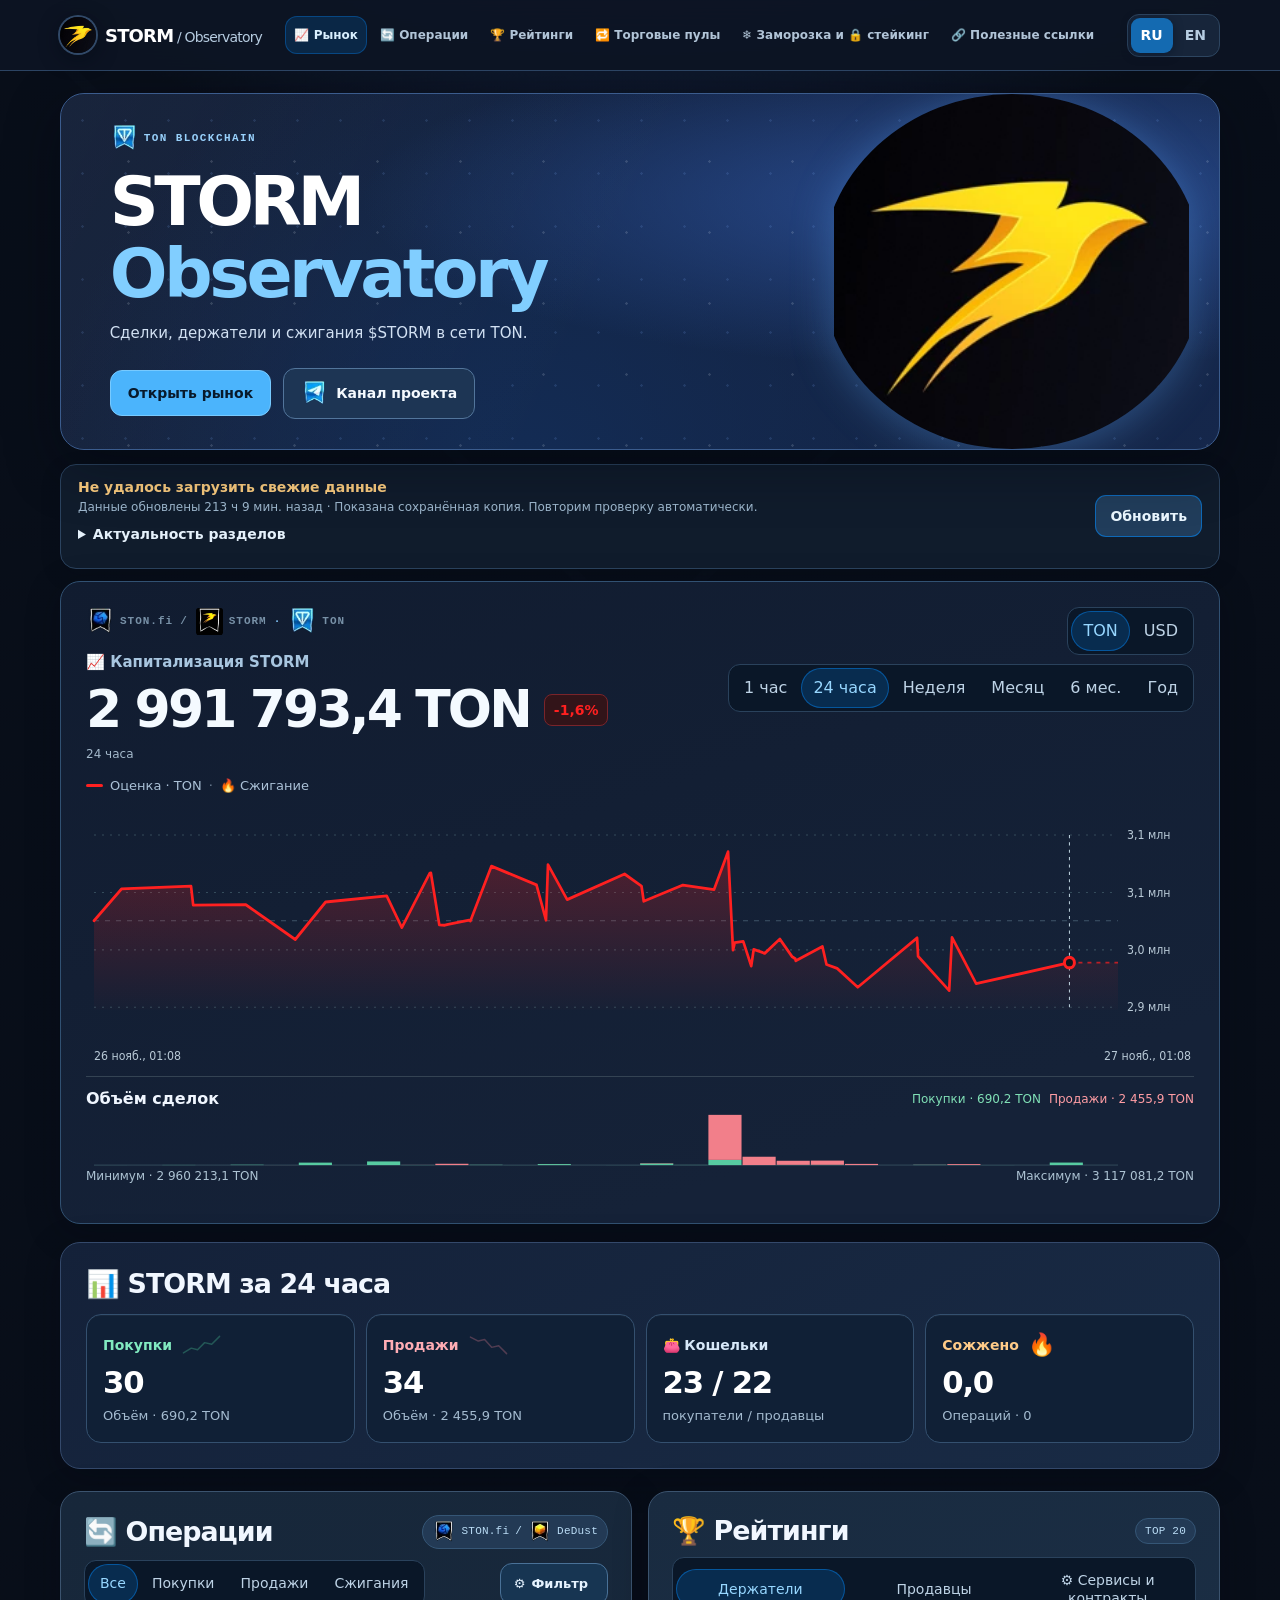
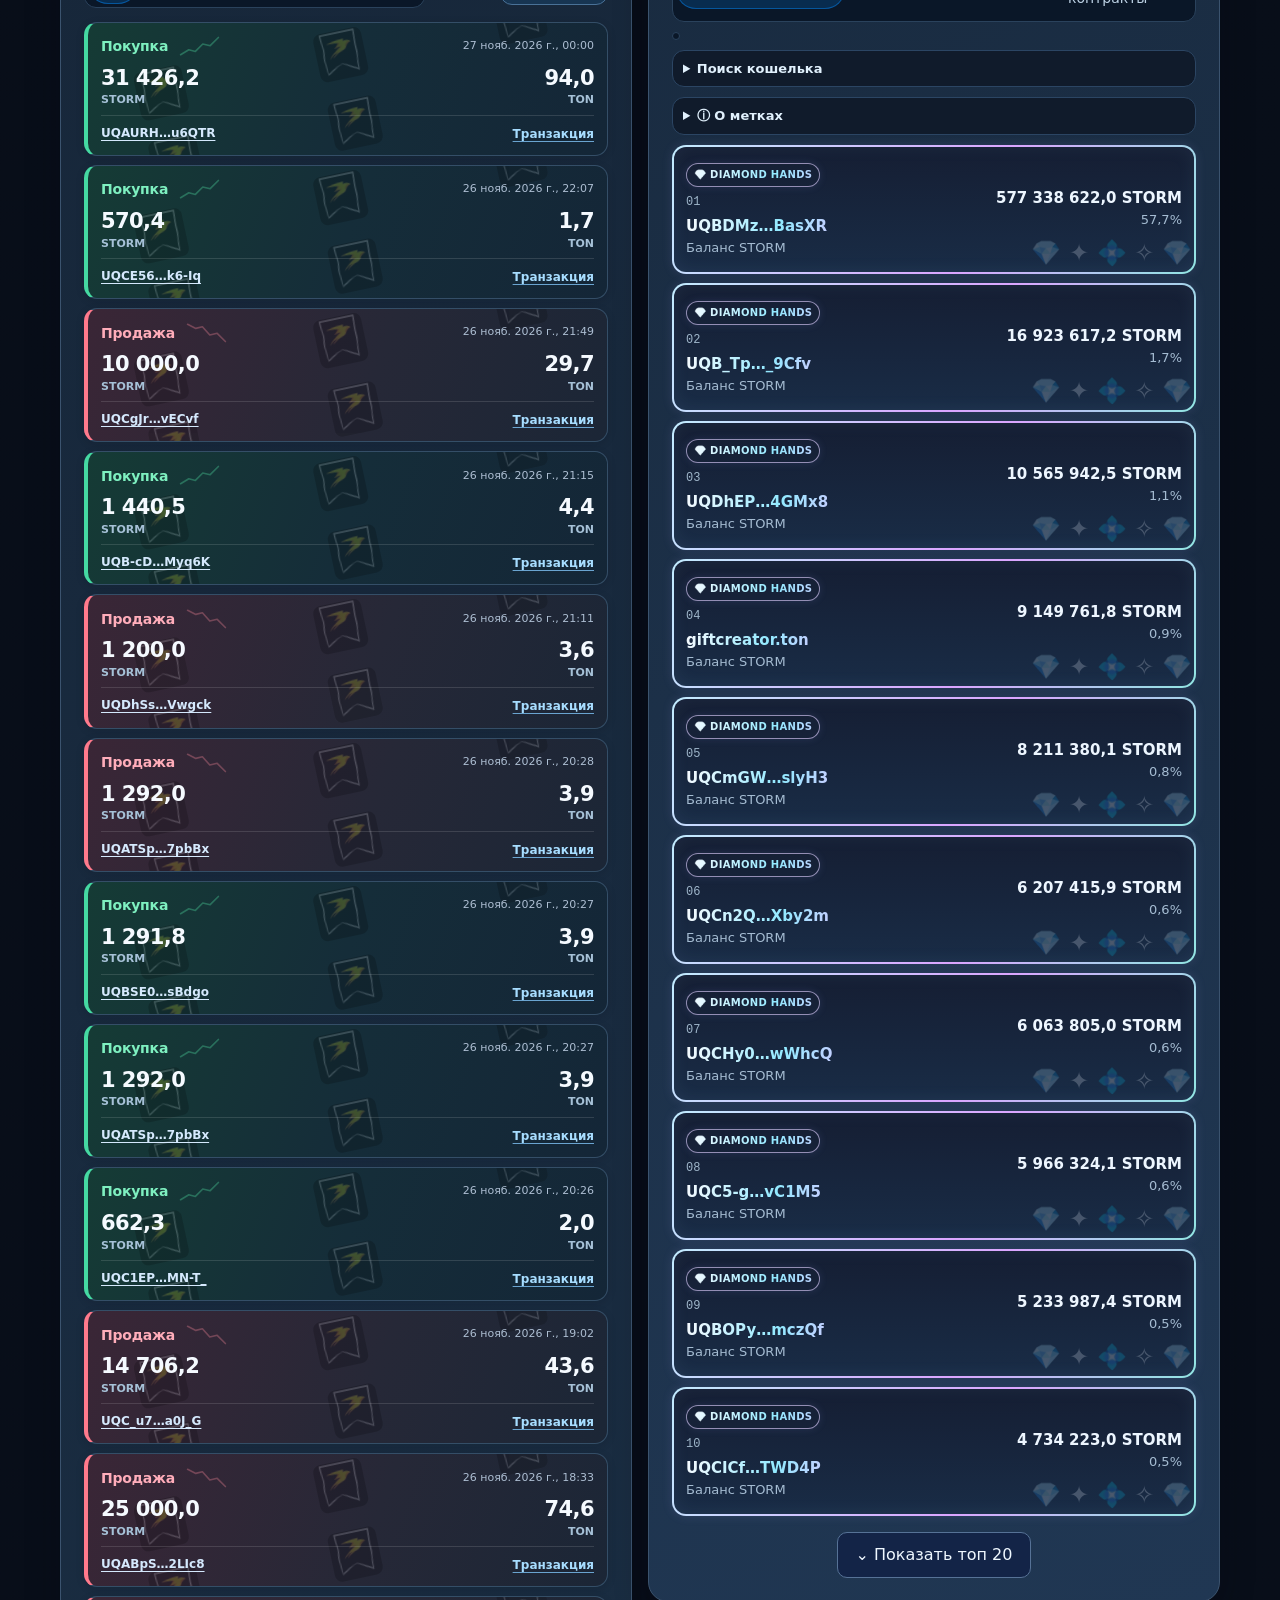
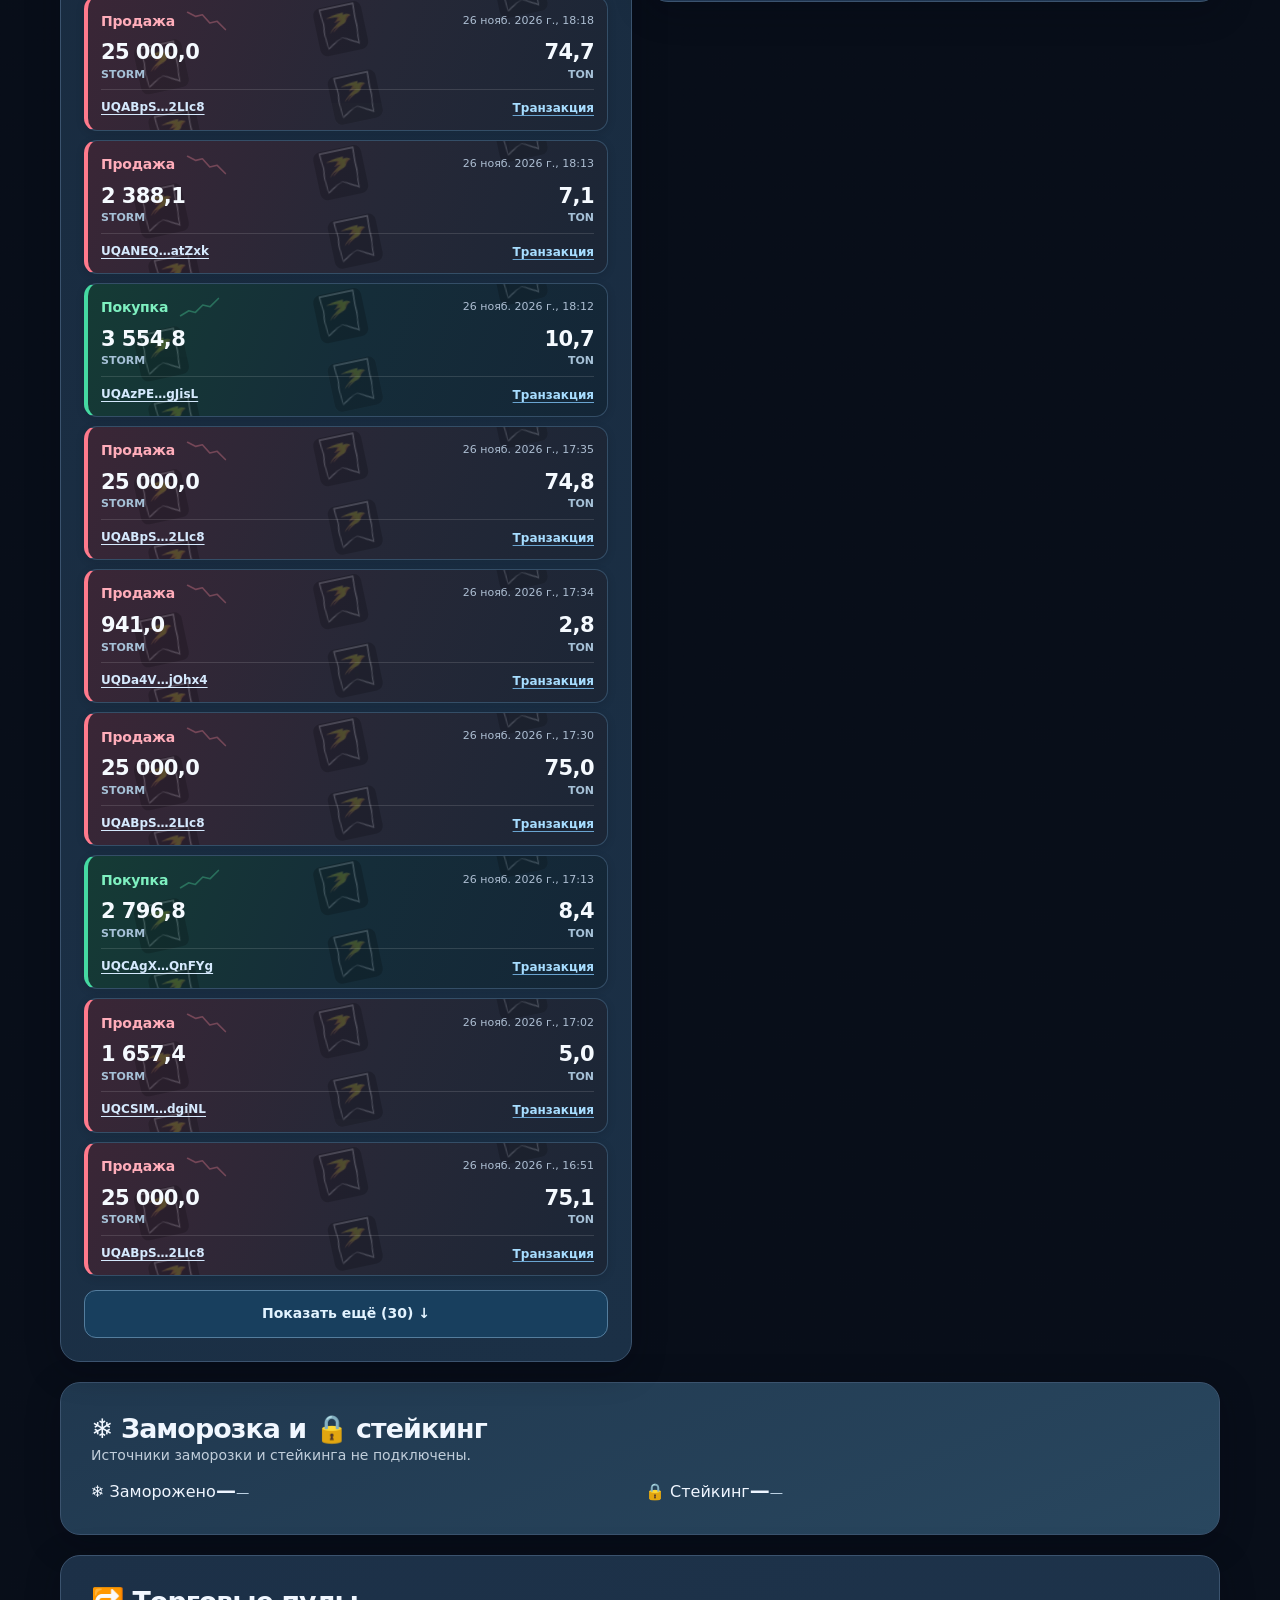
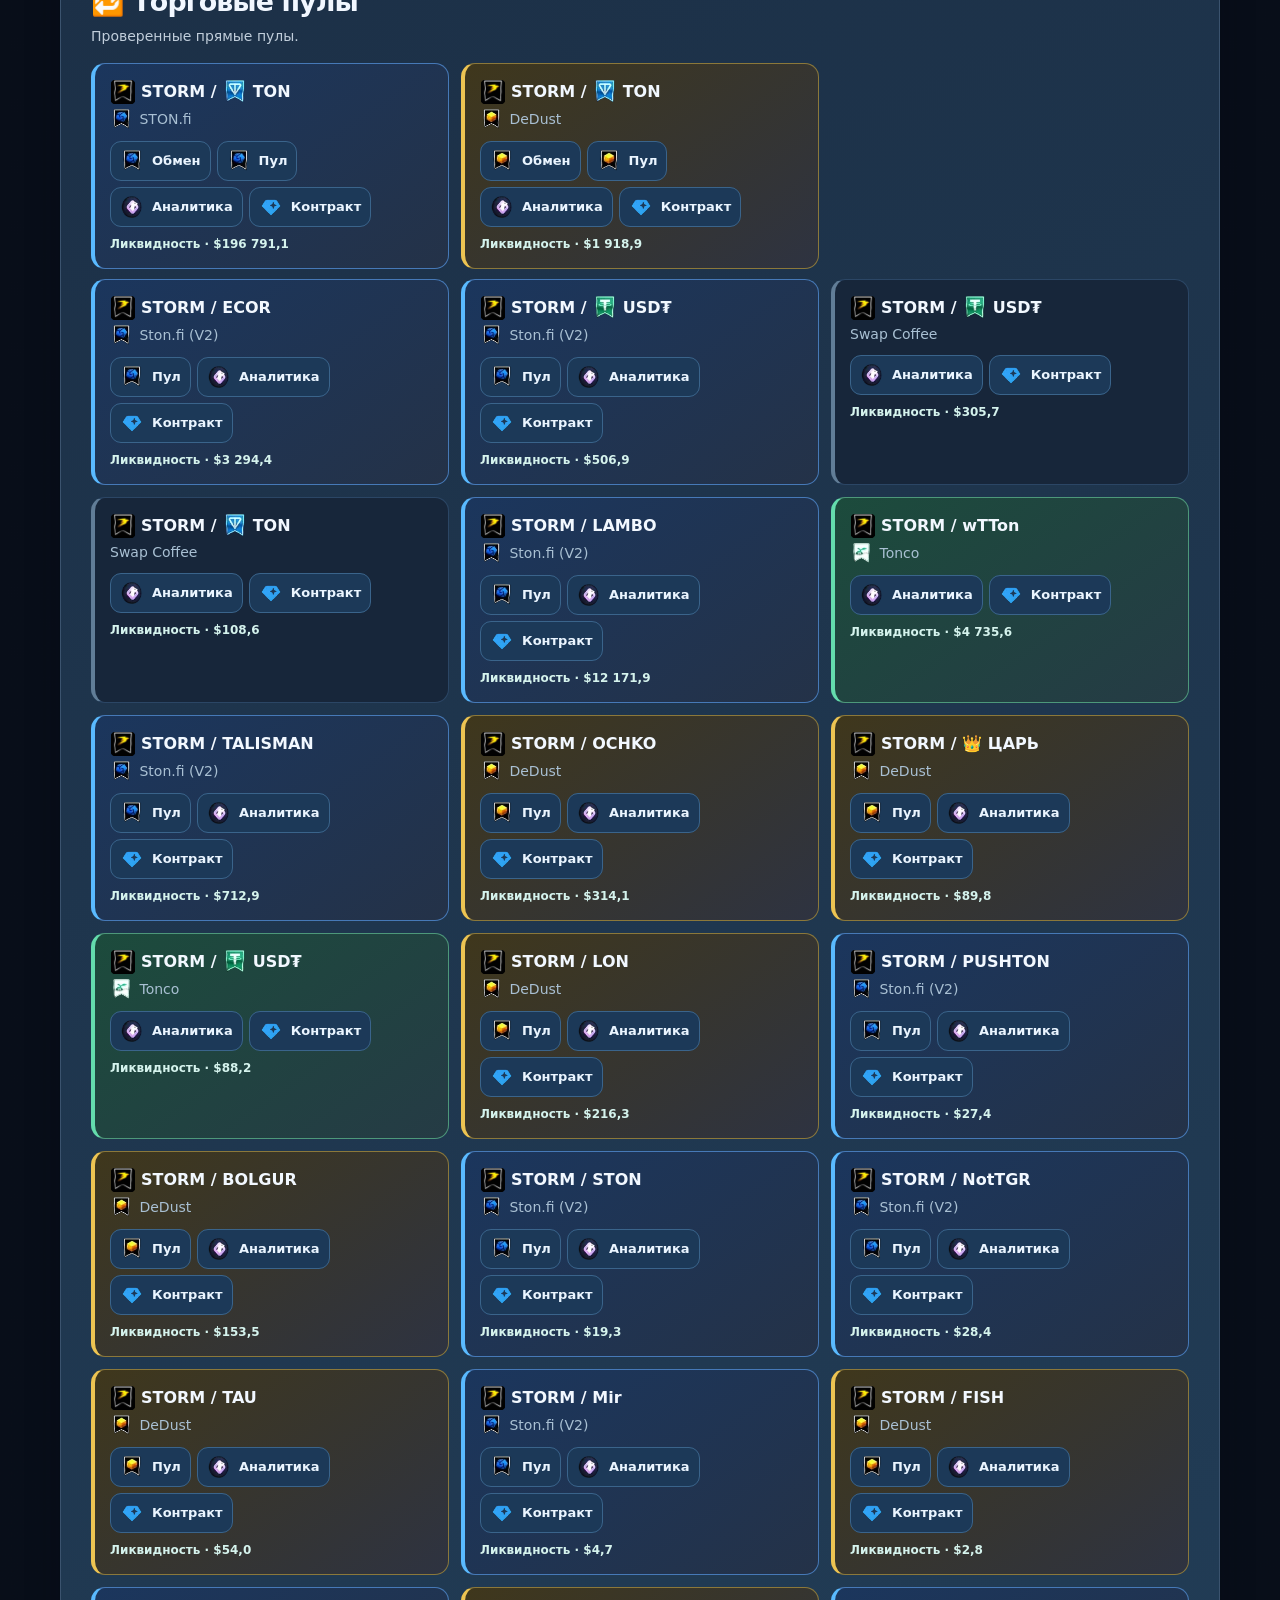
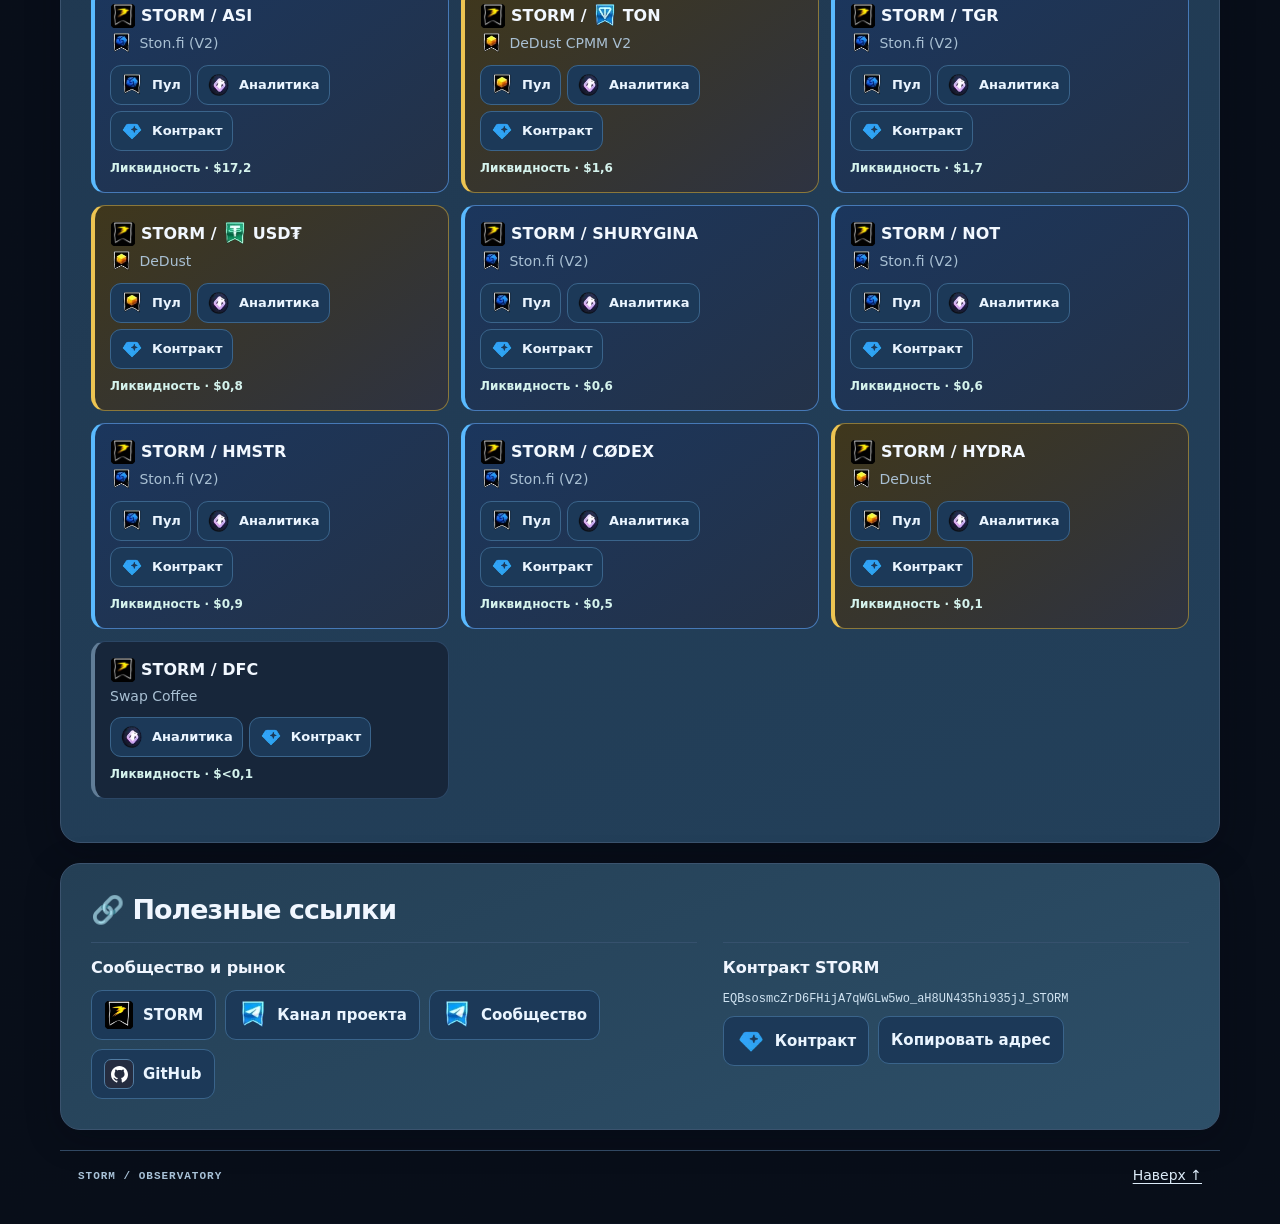
==== commit 3bf250a0: "Refresh STORM snapshot" ====
--- a/index.html
+++ b/index.html
@@ -1145,7 +1145,7 @@
 <section id="links" class="panel resources"><h2 data-t="links"></h2><div class="resourcesGrid"><article><h3 data-t="projectResources"></h3><div class="resourceList"><a href="https://storm.tg" target="_blank" rel="noopener noreferrer">STORM</a><a href="https://t.me/storm_trade_news" target="_blank" rel="noopener noreferrer" data-t="projectChannel">Канал проекта</a><a href="https://t.me/storm_trade_fam" target="_blank" rel="noopener noreferrer" data-t="community">Сообщество</a><a href="https://github.com/Freebielife/STORM">GitHub</a></div></article><article><h3 data-t="contractLabel"></h3><p class="contract" id="contractAddress"></p><div class="resourceList"><a id="contract" data-t="exploreContract"></a><button id="copy"></button></div></article></div></section>
 <footer><span>STORM / OBSERVATORY</span><a href="#top" data-t="up"></a></footer></main>
 
-<script id="snapshot" type="application/json">{"schema":1,"token":"EQBsosmcZrD6FHijA7qWGLw5wo_aH8UN435hi935jJ_STORM","updated":1795714523,"errors":[],"refreshStatus":{"holders":{"attemptedAt":1795714497,"ok":true,"lastSuccess":1795714497},"burns":{"attemptedAt":1795714497,"ok":null},"zeroBurns":{"attemptedAt":1795714497,"ok":null},"trades":{"attemptedAt":1795714497,"ok":true,"lastSuccess":1795714497},"rates":{"attemptedAt":1795714497,"ok":null},"pools":{"attemptedAt":1795714497,"ok":null},"identity":{"attemptedAt":1795714497,"ok":true,"lastSuccess":1795714497},"badges":{"attemptedAt":1795714497,"ok":null},"domains":{"attemptedAt":1795714497,"ok":null},"fragmentNumbers":{"attemptedAt":1795714497,"ok":null}},"holders":{"totalSupply":"999998863.966057904","holderCount":26050,"holders":[{"wallet":"0:43333629b8799b9888da4b16981942c59ff16eb6b66b521aecd26882e09d016a","name":null,"tokenAmount":"577338622.000099995","share":57.73392778771158},{"wallet":"0:da0beb83e10d069139c6f655ea3dbe472a0c94865cdc41524e1c90e70f254d51","name":"stormstaking.ton","tokenAmount":"193620418.689268816","share":19.362063864888622},{"wallet":"0:720032f945ad9d95dacc48172d81f4a6d97d96d4feb53555b64580dbf1e24d24","name":null,"tokenAmount":"34372162.634936337","share":3.4372201682924115},{"wallet":"0:d887d0e2d1c4fc4126e71c970d33ab1896940000eae703bb1ab6cecc830777e3","name":null,"tokenAmount":"23388932.099149981","share":2.33889586698009},{"wallet":"0:d04805962910549b456752b9f2fbd362fdd7a86e2b34682e97a44b5a971c65fd","name":null,"tokenAmount":"16902678.039978497","share":1.6902697242016278},{"wallet":"0:e110f10d4ca65c7dffbded15f5b28d760ce967f281d5386e7ce961e24f2ff818","name":null,"tokenAmount":"10565942.5","share":1.0565954503282946},{"wallet":"0:54789fbe5bfd5d24c3a77bf09ea1dcb41519e565a60e87a659c7d13859bedaba","name":null,"tokenAmount":"9348173.486369787","share":0.9348184106224229},{"wallet":"0:fb20d5e32093b76fd5ec5ed2016344d0374bff79cc091acf56adc6462e107648","name":"giftcreator.ton","tokenAmount":"9149761.803036052","share":0.9149772197487831},{"wallet":"0:a6196bc67269fb88297c0c79f7b049e4bb92834b6f4de45cfc281d6fad016c97","name":null,"tokenAmount":"8211380.105506924","share":0.8211389433924032},{"wallet":"0:a7d907f95f144aa33bd72d46d80cf00d63861628be9295a98aae0e02bca9176f","name":null,"tokenAmount":"6207415.898395003","share":0.6207422950238167},{"wallet":"0:87cb4b640d5e1779141ceb0e99d4a7b26faa32cb8ce4e216be91238ccaec305a","name":null,"tokenAmount":"6063805","share":0.6063811888696125},{"wallet":"0:b9fa0ddf3a9ff62c904f7835f7463fe35b5dd614b42d8b2f91a6648c85ee6f0b","name":null,"tokenAmount":"5966324.051813299","share":0.5966330829767631},{"wallet":"0:3cd92c5ec7167fcc8eb4ad06e8ad43818801e272c1855a6c8d1341d32ae40e0e","name":null,"tokenAmount":"5340393.138373879","share":0.534039920524864},{"wallet":"0:4e3f2e1623e87590c983f98c8d31e58c65257ddf0035a04cd0bf5e5281b42673","name":null,"tokenAmount":"5233987.435524301","share":0.5233993381518435},{"wallet":"0:8809fc833ee548ff816833951354edcc7f47b79a40e4f30590e0dda6cc92d358","name":null,"tokenAmount":"4734223.04225617","share":0.47342284205003454},{"wallet":"0:466300da5e0e4cb09e1a03ac7e8f2855b60960ab349e957d318fe3b6ebbd7956","name":null,"tokenAmount":"4330000","share":0.43300049190325574},{"wallet":"0:26512ee4fb5fce451b2e1a339e3c5eec360b4110deeeb00cef3decfddde5d3fc","name":null,"tokenAmount":"3035231.06494818","share":0.3035234513077609},{"wallet":"0:9832bd45a3166e6ea399ea769891c40f68278f07f9f4e4801571f110604c9d2b","name":null,"tokenAmount":"2966700","share":0.29667033702757245},{"wallet":"0:fb04b14ec36f4acc97acd055bf678de674f10c191f88e8ef530e61ba90902c1f","name":null,"tokenAmount":"2897900.708528448","share":0.28979040006457535},{"wallet":"0:ec77da33c490eb22c3c6a8f3cd591f50a9fc6e59b21345ef22db02bf8d30c6f9","name":null,"tokenAmount":"2734144.4","share":0.27341475060843695},{"wallet":"0:aacf9f41e8324d765f304c385f95eefea9fb0b300336ec1cb54c19f66002a636","name":null,"tokenAmount":"2584388.032154698","share":0.25843909681105576},{"wallet":"0:58d953d745bb4ce18ce79ca44fd6474b4a2683ff61efafcf4564f8ffce5a1aa2","name":null,"tokenAmount":"2421556.589792902","share":0.2421559340766506},{"wallet":"0:6c70fde1f37bd925eee42df6110af1af15143dd4ca031c45f09ae96ee7d6f6ed","name":null,"tokenAmount":"2128656.481145151","share":0.2128658899373912},{"wallet":"0:56c41b49817c14165156189d8a115cb82738e3da53978103f3638955eb95df4b","name":null,"tokenAmount":"1889032.74074069","share":0.1889034886748439},{"wallet":"0:5793ed729536e4ee55893ffeea0534641549a28b43eaf5aa48835eecc11d24f5","name":null,"tokenAmount":"1865609.6001","share":0.1865611719498236},{"wallet":"0:07dee4afa8d8528d0f4557b9be55b8e45a7cafce790d7aad823b34c75ecbf2c9","name":null,"tokenAmount":"1608848.21515387","share":0.16088500428621264},{"wallet":"0:825efdd24b471e00b8f11006c48db457944e0691ee98cfcf5552b1c357e59f8a","name":null,"tokenAmount":"1375000","share":0.1375001562048445},{"wallet":"0:bfab78da54a6a77f0a40c6083ff1f93686da5d049326bca1a59d64e56c635eed","name":"stormtrade.ton","tokenAmount":"1360381.88786964","share":0.13603834333113946},{"wallet":"0:0f4a9c8f1b9238f3be0832c42bccac1383a490a9243ade54515ae13da49ef0fe","name":null,"tokenAmount":"1152015.55503234","share":0.11520168637625991},{"wallet":"0:4fe0204c9cebda7fe9551fabcb93a018e7c0090d7648d0e7e820aa8a5b4e03b9","name":null,"tokenAmount":"1124877.229046023","share":0.11248785069461877},{"wallet":"0:9b5d3e1d910a0bda69166e0f84a7d69184dda3a41a74fececd6fd1974f4abdee","name":null,"tokenAmount":"1090624.999999766","share":0.10906262389881917},{"wallet":"0:b4e41a202c4b66647705d1b1d645cc407908408d0ebd3f756fd6601366965a5f","name":null,"tokenAmount":"1039948.755662581","share":0.10399499370810077},{"wallet":"0:94fea18817a298e28d7320de7af70ef3f71edc31fd54b10350e41034a04b495e","name":null,"tokenAmount":"881710.266944505","share":0.08817112685984332},{"wallet":"0:c1e8ef4153d279a15974d6e0a19390662f38c15a4403e7066e5c0314e3db999a","name":null,"tokenAmount":"804615.750448741","share":0.08046166645205823},{"wallet":"0:6003810e86b40292d89f00ae4764078e10b1c9cc8343c3f70215fa460505fa17","name":null,"tokenAmount":"788205.352872988","share":0.07882062483020394},{"wallet":"0:b3b50ef1551dcf15a31a9208d8001d10a09b167512cab353b6cd6211cc22366d","name":"tonsocial.ton","tokenAmount":"783865.503278903","share":0.07838663937777324},{"wallet":"0:99196e6d8f8f40f4e3e3335c4a85799993540d2b043f5da57116a6dc7337ed77","name":null,"tokenAmount":"725111.163068641","share":0.07251119868204699},{"wallet":"0:294615fb4394819d63e0bc026e3ffccfc5c2d55b54b1ae5282a177f15248b63f","name":"kztg.ton","tokenAmount":"683936.497458404","share":0.0683937274434362},{"wallet":"0:1382fdfe1e140b7dc7101acbd090bd0445069fac696f07062a19b01485b7274f","name":null,"tokenAmount":"626163.6","share":0.0626164311343911},{"wallet":"0:b63da627a3516d6d688fbf1333a262d2f3b80996c8faf2af9b6a68bdef86968d","name":null,"tokenAmount":"616167","share":0.06161676999874212},{"wallet":"0:e1e681cfbdf4703eed9b3910460a82c43b859064a2f87e4e430f583275e346f6","name":null,"tokenAmount":"577676.166130986","share":0.05776768223914638},{"wallet":"0:23cdbc47c8f17f86ef0879c84373ec76f19eec7e251131ffe015b045be4de211","name":null,"tokenAmount":"558925.11088","share":0.05589257458386184},{"wallet":"0:d24c49ad3d9870675e7ad0b3c3468615473418c21e1a15e35c9087cb7ebaf4c4","name":null,"tokenAmount":"557806","share":0.0557806633687269},{"wallet":"0:f7c2fed33d525b33f9db283e237c8e91b62512f895ac48df49e4e30db1896929","name":null,"tokenAmount":"546864.2","share":0.05468648212569987},{"wallet":"0:668d0d82eee6257018fe8ec9e179e9966a6f5804754c1f98779c5038d16de8d3","name":null,"tokenAmount":"529199.878418429","share":0.0529200479608136},{"wallet":"0:e2e0df769417a45b1cca1ee49255380fb413c7337cc336b7bd48c4e99095db66","name":"hiai.ton","tokenAmount":"500009.326485507","share":0.05000098945137185},{"wallet":"0:ee69ee11d3007eedad6bb02053718cf60c60ed3d457e224e79b156eecd1b198d","name":null,"tokenAmount":"474207.632573","share":0.04742081712895782},{"wallet":"0:188fe26cb049307ae50220fab55917600cb5a0177c0ffc83120e26fc0e2d2bb5","name":null,"tokenAmount":"464833","share":0.04648335280666653},{"wallet":"0:f6f95487fccd1f4e2ccab547a4d8e1b9b02952eabb54eb69fc4a2df70eb22384","name":null,"tokenAmount":"455474.99287497","share":0.04554755103106095},{"wallet":"0:3b1b2fd672801e0505f670b668c8ad1482047ab898b617f6d57e3a6ea5b31e98","name":null,"tokenAmount":"451537.571293186","share":0.045153808425577584},{"wallet":"0:57c51fcbbe24a601aab3042bbb501f631e815063e669191f35956b71cf105f70","name":null,"tokenAmount":"450000","share":0.04500005112158547},{"wallet":"0:715e63e44fb12ef6ed0b2f3155d0aa51935d5f6417bc5ec1fd0d12190ee85a9b","name":"mintsmaster.ton","tokenAmount":"446766.593219428","share":0.044676710076201866},{"wallet":"0:01a92a3ff6c7340369ee44de5f7ad99c170754b3861e23c5bf60f235cefefdab","name":null,"tokenAmount":"434379.193766293","share":0.043437968723636144},{"wallet":"0:a5d63a8e73a240ef84d4149391c6b5e34e9f738e3fcafc17364b725b6cfed98a","name":null,"tokenAmount":"379173.145674168","share":0.03791735764282208},{"wallet":"0:56006ea79ca439d4704e4fde40c8acde0fec6e873702c31e092438101d74cfe9","name":null,"tokenAmount":"375724.036778583","share":0.03757244636143266},{"wallet":"0:8cbdddd8952763eb5072834d9e773d5db44174bf97909d49d564e47a0cc24e24","name":null,"tokenAmount":"367507.42592588","share":0.03675078434272641},{"wallet":"0:23b0dc1eb2c374d217bd367c1c22efe0946a1095cfb8e6cd6f5720d253e63963","name":null,"tokenAmount":"365431.074322184","share":0.03654314894647596},{"wallet":"0:732fbc5689eaa09d8202a9bdf8a487fe13a4152dff808ea7ee796e9e06e5d103","name":null,"tokenAmount":"353637.057586573","share":0.035363745933073},{"wallet":"0:c9fba3e059abe2a6097ab8a18f4886a4fe29fff3e7c5a956612a02a4d4ba4a48","name":null,"tokenAmount":"351579.747244373","share":0.035158014665135295},{"wallet":"0:d7088fe5d3e77269c0ef53ddf37400d48ef3737ff47291ff00ae1659f317f596","name":"dentist.ton","tokenAmount":"349419.081609981","share":0.03494194785623687},{"wallet":"0:45edc6f452eab83774bb289257dd2bd8b53c5d275e7b0fd4496258b9e6735434","name":null,"tokenAmount":"337768.536725167","share":0.03377689204421252},{"wallet":"0:5aed569ae36751c5fd84d63d5be227cd9a443cdc70c597019d03c2f2b67ae54a","name":null,"tokenAmount":"326698.13070188","share":0.032669850184246695},{"wallet":"0:970da9bda0b024ba67870e7c8bd1bb8c561d909a89cbd20da09f6cf801dd3afa","name":null,"tokenAmount":"326264.946035084","share":0.03262653166835579},{"wallet":"0:2f3db09c94ae192bd29447ad8862dfb80e82d8dfec375c1572acbda451fba07c","name":null,"tokenAmount":"321564.889968246","share":0.03215652552772906},{"wallet":"0:c1c2694adde87130532b98e124c381a61cefa033b2841072285aa1f30ab9bc2b","name":null,"tokenAmount":"305174.497981798","share":0.03051748446707798},{"wallet":"0:2e231225522d8269b344f37eb2eee38ba9e8be6a7466fdd5078d343d83f89bba","name":null,"tokenAmount":"303097.55945445","share":0.030309790378395648},{"wallet":"0:50d21dabd612ee13a4ecaa7e289262adf060e62240ab946f3c00a651539becd5","name":null,"tokenAmount":"300000.001013849","share":0.030000034182441994},{"wallet":"0:424d56012115f3f0b7d5ae4de38411cf34c6fa8cbd61c46e5ac9dffb94f0ba30","name":null,"tokenAmount":"294962.254249341","share":0.029496258933685415},{"wallet":"0:29e705cac33370ddde00354cef4e589ccafe7a46be87b0cc41d43d9fd0cfe4b4","name":null,"tokenAmount":"292405.4","share":0.02924057321828366},{"wallet":"0:98cb23cd7ac1dc573eecbda20038e57723b590908c8dc5ae9cdd3576fdd55d2d","name":null,"tokenAmount":"286902","share":0.02869023259307803},{"wallet":"0:c921a3744ea7f712d3a73be4c3062e0a159f23a3569a6f6bbbd92f59f5643d92","name":null,"tokenAmount":"276535.935391415","share":0.02765362495459807},{"wallet":"0:bf06c3eb849582822d6e51acd69bb3fa3260606a5fafd2b3d3a1a499e7d1dafa","name":null,"tokenAmount":"265630.382090238","share":0.02656306838557109},{"wallet":"0:7cfca73b26a1d7346358342ada1d82f0849c2a9ad27db2136d2be3e87e675b3e","name":null,"tokenAmount":"260838.539118409","share":0.026083883544017947},{"wallet":"0:dfba4e7b0a984a46df571c913c96b61050e29f148cdd4e0a89023eb221e89102","name":null,"tokenAmount":"260193.717578072","share":0.026019401316730247},{"wallet":"0:0c0c32361e6dc13fe8cbd5ebc1a7e723150c490af445993dd595ff3cdcbb60d1","name":null,"tokenAmount":"256511.836095173","share":0.02565121275016564},{"wallet":"0:bdf0e3bf56aef52c3787fb16d2d079f8f651ababf49127c6d1dd200b1028ea23","name":null,"tokenAmount":"255787","share":0.025578729058304404},{"wallet":"0:f12ce1e995149326e7a23c093d71ae03d22cbaa97a40d8c1f78e02a9deb354ce","name":null,"tokenAmount":"247067.637519636","share":0.02470679181971771},{"wallet":"0:ddc3868bad911c3e6c6cb12798e11185c2a81c108a1f43118e6938d758d67241","name":null,"tokenAmount":"237071.18833097","share":0.02370714576521926},{"wallet":"0:eaa54cd49ba3a037284f388b18440d2e20ef5699d87a729b14929b085ffdbebf","name":null,"tokenAmount":"236863.94","share":0.02368642090857812},{"wallet":"0:9ba77e56df1fc01bf2583f61666c12a6d5cccf8b62fdf8127edbfaf4126f9de6","name":null,"tokenAmount":"236839.010696529","share":0.023683927975398963},{"wallet":"0:a6b406b629866d817e190adfd4165292eb5f748211944a34c8b9c6ee7c8a66b1","name":null,"tokenAmount":"236104.04644559","share":0.023610431466810532},{"wallet":"0:071ac4daa1720e02e7eb68597814be65e1af00dcee595f390a065194c99cde6f","name":null,"tokenAmount":"232409","share":0.023240926402481238},{"wallet":"0:28092abdd9df1e508f6ee693b6ed43f01ff7bccf7a91cceb66bb76d4d9c6a197","name":null,"tokenAmount":"232409","share":0.023240926402481238},{"wallet":"0:334e675e61c4eac0d630618ffff43a512086d1af07c12fe40e913b68461e80c3","name":null,"tokenAmount":"232409","share":0.023240926402481238},{"wallet":"0:91c69cdfee9a462f421ba0af73d348ac479dbbbff9c033b65291f6273191d2d3","name":null,"tokenAmount":"229641.20370364","share":0.02296414645841383},{"wallet":"0:62afa49a1de8c0d2a44e2fe0753f1f3f411393dddd438a70ed9cc21b45d945c8","name":null,"tokenAmount":"226223.39030612","share":0.022622364730386185},{"wallet":"0:f9164cd673c8d9dd40bfa64623092af250475fd7207782eba14ae71acc3a1cf7","name":null,"tokenAmount":"223228.377576","share":0.022322863117130186},{"wallet":"0:7b39673f61dfc7b7eb3eeaf69451d084ecd618499492e4a5957b81f599de6014","name":null,"tokenAmount":"222589.459071695","share":0.02225897119411629},{"wallet":"0:e41381634b6b90448944e81fd0bd8ab35a973d869fae0ef51d1b16e4f6246e3b","name":null,"tokenAmount":"218742.5","share":0.021874274849918687},{"wallet":"0:3ab6f3a30558c240cf7d3ee209fd53d51aaf99c8f615d44148c12b8f26c25d09","name":null,"tokenAmount":"218738","share":0.02187382484940747},{"wallet":"0:be262dfa6e5a2635d6ad17e60ad25f692363bfaff47b309ff772f80c3ea66f03","name":null,"tokenAmount":"217447.545792149","share":0.021744779282022227},{"wallet":"0:4d40e452b3c9823ff225b1fb23f2d08cbf1a702c62a4c25ad13d0959be2d1ad6","name":null,"tokenAmount":"212112.243455725","share":0.021211248442270684},{"wallet":"0:f26a7b59c97a6df8620ca4979d40aa98ba4814aedf82266a4876bc638a4ea42e","name":null,"tokenAmount":"207312.809","share":0.02073130445146552},{"wallet":"0:3f0c30675fc2baeb73dc735edfcf2d91b770c5f3d5ab2a3ed0a7009294477314","name":null,"tokenAmount":"206234.91538345","share":0.02062351496735801},{"wallet":"0:4d0809445f09e4160e4b40d3ce317261564bc380282fbf9054471eb2d96e7871","name":null,"tokenAmount":"203004.00560992","share":0.020300423622962274},{"wallet":"0:6528022fb75d194227990018dd2df1ae0c2af3b96a76a06ea1160ea78605ee25","name":null,"tokenAmount":"201069.670243053","share":0.02010698986652826},{"wallet":"0:36ef14e6b9f323e3e7c599617954c9955d1baf033c9a4c4ac70e02b8ba43ba25","name":null,"tokenAmount":"197406.46821882","share":0.019740669247952307},{"wallet":"0:f02879ec31ad092540abf9ba2b240e188c2f5d8e8b437349341c787f5ed81c97","name":null,"tokenAmount":"197121","share":0.01971212239364011},{"wallet":"0:2b174721dbf3224c701ee1cbb52cf97aca019f6e6729ac8e4881c9003bd6f1ea","name":null,"tokenAmount":"195435.326907598","share":0.019543554892901507},{"wallet":"0:779dcc815138d9500e449c5291e7f12738c23d575b5310000f6a253bd607384e","name":null,"tokenAmount":"194487.521004821","share":0.019448774194949718}],"asOf":1795714497},"engineVersion":"1.3.0","methodology":{"valuation":"last observed swap in primary_pool times CURRENT total supply; not circulating market cap","primary_pool":"EQB95X5u5B7pfri4rtiB4yDkiMh2fssW_2iEOEFKfLmAeqVo","sellers":"sum of successful supported native TON swap sales; service roles excluded","holders":"balances excluding known services and identified contracts; unclassified accounts may remain until verified","burns":"accepted burn notifications and zero-address transfers shown as distinct evidence","usd":"historical TON/USD rate from CoinGecko","history":"incremental confirmed swaps; missing intervals remain partial"},"serviceRegistry":{"asOf":1795713582,"source":"https://github.com/tonkeeper/ton-assets/blob/main/accounts.json","sha256":"4286bd47e11399901a7d713c9e98a5dba17300d76fe272f4f5d46110a84f4e2e","entries":{"0:ad8afecfacc248996885d8be6824280f9f3a7e54c2f6080b7971b9f556c280c4":"Crypto Bot","0:dddcd3cdad60af4c0d69389f567ad51d0c263fa4968d655ab424c69aadaf9322":"Wallet Bot 1","0:436a76c2794a88e3fbfec6b9c0374fc8db046f10868b835420d9937973a665d4":"Wallet Bot 2","0:6e814e6450e8c578067bb656298fb4d01397dd15018d7f34dc369eaba4c2111c":"Wallet Bot 3","0:5f00decb7da51881764dc3959cec60609045f6ca1b89e646bde49d492705d77f":"OKX 1","0:f15db2c62cd86aff0860d39c491fc73a31395fafeb5945e644498562260c782e":"OKX 2","0:e7e86da08742ed933434ffeb8f08a63c7e100ee842e25f599a9cbf0891574a6c":"OKX 3","0:0338def34b84c6ee9134a04ab1601450be446340a37ae259de57cb37bdb590cd":"OKX 4","0:a30a49ec725e9f57244b66af4c2da7ab76004b4fce80d3a34b1cd0c37762abce":"OKX 5","0:24da1e7b8da901e5b3dd0f98c397feb6e5a5ea483195a8b6bd0682cf2c5327ae":"OKX 6","0:7f2e84c723d8b6b6b1aacf810c8c26ab23c22022b464b87104b2d3065b0ea70b":"OKX 7","0:854ec4521efd52ad43bcf1988e4c44ebdf9a26ad18fa51abfdb685fc3b348a5c":"OKX 8","0:f9bdc0de461c1a2e002fada9550bbb095c8f9f73668d70c517a9cc7e050f8e5a":"OKX 9","0:9b9b739de2527ae72d21083f5198d710c7288453b4733e57ecadb2e189ac829c":"OKX 10","0:b31535e934db05bbc220267467903c8108bdabcbc2a06588838b726ddf589ef0":"FTX","0:57eb74407604a19f7e04005315ef70aeb7b675e6551977586756f6baf12125ee":"MEXC 1","0:1c7bd690f4f93de8b93db5790129dab65926c6e1fc9b57380089db5529516630":"MEXC 2","0:d887d0e2d1c4fc4126e71c970d33ab1896940000eae703bb1ab6cecc830777e3":"MEXC 3","0:7994848c1fcbcbc57a6a5a987b66eb424b8b54e10759b6b514a66b600c2b0eef":"EXMO","0:8d195793baad9a08c46dc353aebe999341dabd07721b9725f19e18abc3d10d92":"EXMO Cold Storage 1","0:26ab8ae763a3a7c3067d882b7b01cd5d37254cb8768f57b6a47c00028effc7b8":"EXMO Cold Storage 2","0:0130c77346e9ed82df677d107ad6a775c11f9c18f6a05c0dd17906b355850dad":"EXMO Deposit","0:342a359e38357c083968129fddddf049ef5c47315bfbef27505a356bf9f02d65":"CoinEx","0:555f3053e257130374bb831ae0e219e5e5f9ec0ca8f8a0d133369d3d690c64c2":"Huobi Deposit","0:85af78e8d035e920117cda654615cdf371d464480b629e110d3c5310d85ab362":"Huobi","0:80d4123841167ca989ac912443cc99a4b9c1a87584536427ff6fd85c92395ae9":"Kucoin 1","0:b37e57033db21d10b950e6143b658c10c3bf425bd193025960aef7f22dbcf4fc":"Kucoin 2","0:07ce60b7e5f255a88c3707f3fbc79e2cf924ed6b4b7d09c6324f0ba2338a48fa":"Kucoin 3","0:a14b1f452385b2bb984ad2c4441e1d23cae071fdfc096dfba53ebba3b6ff1d10":"lbank.info","0:75726a716f747e60b0371cb0d5d35471e8e1e931003fecc3a0961a8bd82c09c7":"xRocket Bot Cold Storage (Old)","0:c1dc654b598ab84cda4f12372efed8907cedf0901865a58649087373e01b1c24":"xRocket Bot (Old)","0:45614fee399c43d77bb597558791831bc0ee31754cbb2b5b1fbf5a3488ed9940":"xRocket Bot Cold Storage","0:011a8f0a0b36b779af033473274966666d1cd6fb4e77df679375fbd6f970d012":"xRocket Bot","0:c3f1da8ecda8f8cd42bace224ea3f1b6971eaa7f54c492d4d190527b4f573f7c":"Bybit 1","0:4a1f3ebcc66bdcefa90245bdf541a50ada1c688a487534b1587abffd93038834":"Bybit 2","0:cd525c15904d7b4027eae08b318624260f371ce8c9f4fcca0cdb7b583854107c":"Bybit 3","0:ae62a192da96e266161a702cc9f6de91c0c3441f17ceba51bc442dfb2031a30a":"Bybit 4","0:e3ce05c4da977132c24a3b102da8b5fbf2ea9173337b49de346e4a4b057f7579":"Bybit 5","0:e33ef85d174eb457c072d1ee10215b69ab9b64192f7421302ab1c8e26b7ad4bd":"Bybit 6","0:7f97f36dda3f7dedc9e12f8c09c4f89e7fbc17527ab3f67de4c3b155297a56e4":"Bybit 7","0:7d133d4e425c8e00de015513a44e66e6d163b21e71720aec7579965e5de28c55":"Bybit 8","0:f2dc1860686cd658987e2bed8216532d8c004460dadea907cc7d4ad7236c496b":"Bybit 9","0:4a1c20bc9a6f9294f75f1c87a7f383a8b73a483a2e6dcb3630ddbe78b3ccad00":"Bybit 10","0:008bb088e81e38d583826901093567027cc1575ec744ac354fa4eeec302d166d":"bit.com","0:1882478daef1b7ed200cbbdc201bd4ed0b24c2e5f1a4c7c15aeb7e3b1a759193":"Coinone Deposit","0:a4d2072b1edc1355fc7fbee0095beec7889a2d3cfaa9edcf2ce9e128631abbd6":"Coinone Withdrawal","0:f3f4ed0913ab555d023745058f1a6c55a49d4876593cb9bdab1f780a99b185bc":"Paribu","0:f9873509de5a2f97f7b2805f5f7aafab447f43c91e751cc8efabc6d2ea09d78a":"BingX","0:b496b8f73b469ff06a2d89e62c4d70a103fc228c821537b49dff092060bc281f":"Gate.io","0:60ff0b28e2b3839bef250a81be9f2e78a6265b980ec5d24df4e44bbff2c3fb25":"TIDEX","0:23eef28b6da5a368d6c0b8028fd5ed47c26758676bc9db1b5653caaadc969f91":"CWallet","0:00ffafa9fb3d4f837824436d19953c792be6632af73a9b82c4dc69ca07195087":"Matrixport","0:b58c73481f25a280f9705ab3424be850614d823256263ecfa049fa9fb917720d":"QMall","0:00b402b789e5626e1c61b50c5dbe2024426e92f16c0c2fb735396df96046b5fa":"BIT","0:2c54797319837b4c6d014fc991c1a8d4294dfd4d6cec4937e370f1f27db0423f":"Bitforex","0:6a5a76a1538cf9596590ec3708470649c342624bf92e63a6a7a15254ededa904":"Bitfinex","0:59b065c5d66261a5317660e96eee476aa6a11b749bdcbe8c0d1f3dbf24200d1c":"OMPFinex","0:3cd5ad54b190a71caab984b0f210e3742c7f2147b7e9073377d7c6b470017362":"Bitrue","0:6c53cd87cc0d33486db42c1c7fc03dfaeb2f7b815afc368ab1aee567edda3f72":"Coinspot","0:9a582c23266b8ea47eb71118a3c040d42b230b2266fecffe2d3cd390c0922c35":"BigOne","0:dd528505af15c6e5206bdd8f6c9a3b541f80ca98ae8a5066ab3ff8de1ff5e678":"Farhad Exchange","0:2b6f3cda567c385f0645486f3c665a451f56b2969d1be57d86eb77c6077a81d1":"BitTime","0:cdf7f0d7c09036f064272e3c429ed570be49ef29eb3a735b64bbc17915073732":"Bitget","0:e9c0a24ffaa6aa4f228890e71ae9550bfc53a6c57e643bc31c240e18727ac1ce":"Bitget2","0:336502faf83ef5b532d315ba71450b661c90e83fce64d8bc1fd2bf642f3555d9":"Bitget3","0:b308c7f9b4f596f6250175885972549871b05c70ed3619fd5a939401eea972e4":"Bitget4","0:e2d1df206b372db1f3b890e60d185b67aa0c9f1b6b6ff60a05091c8c01b40ac4":"Bitget5","0:7a0dc94da9f48b968dfb87be38d4fab7286288db7a04d3081feee177376d9089":"Bitget6","0:8785ef5ebb0fd24c6911d10f43c00961e9748fa54297a1ac517e3c5fe76bb0be":"Bitget7","0:213b6804c2082135a4a803da8e3b30cfed51aee9af2ad2100334b7f4711d3bcc":"Bitget8","0:573dfe99490a041703e977e4724135c5b8bea0bea67839612247451ca9d5c4cb":"Bitget9","0:de2519a527de7e1d4c1028bdb74e022b28a6e370e4fec3fc27d8d971308f99bb":"Bitget10","0:06476e580e250d0abec5c365a711833483c581d57b908be37d56bdb0e338c312":"Bitget11","0:c9959a997e1d4e4383d8db37b86d2101ce78dcf1f1b3904d9888fe572ef0efd4":"Bitget12","0:c07e51e5b694937758f45f4003071c84f4c4a68bdb168a22c3d6c8b89cd6186f":"Bitget13","0:1797a5c4c50a2b312ce9927ff6f12efd3b0b58ff311445118c2d2e64312b5d79":"Bitget14","0:6083005b354ab1c4785aa8ce8293ee5c9c182e9248f27e9c9074f35c16342083":"Bitget15","0:f99b14600ae44d2f12b178e8c6eabd78892ae82c5e45b6898f9deb7eb203f9c4":"Binance","0:8e91b50381c36dd42accdb51f5cb5d96848568b4924f8079b1a5ae7e10f43eda":"Binance Hot Wallet","0:ca1d9edeef40b3a9dbd9082f3767859547c3ce0bf641d09d58e33a3cf06fb309":"Binance Hot Wallet","0:a2faca7adfebd5c5970108d1f79065cef32b0c143fb13489066b684cdd7ee95c":"BitMart","0:5d5a830e48214791f4ab5352900c624d3bff3c5efd630196b180158eb789990f":"Nobitex","0:cad898b200a0934ee416c2039bbf3f5d7f1a323172875b3c19d378a6f540f7b1":"Nobitex","0:4532d5bcdfb05d3275cbf255bc91c3635cd48d63b719441581c5542a4750fdf5":"Nobitex","0:a32d52ced80a23fe4fe90ba94593ef686de03f9fbdaa069e642826a95234b982":"Nobitex","0:fac8ffcb6f89572a1232d59e91c65909ae408663fd2ceaecd35f35b5e9d670f4":"Bitpin1","0:c14ce5d772539be26fde315a505a1e0514104e76eef776f0b845e57df0557ddb":"Bitpin2","0:dd36441bf4aa8a6a6ecfd763efde1eb82dd86bdcfb1456b45ff4b73f87657184":"Bitpin3","0:402f5d4f4f8bea7b0bd511b9d3771834c1a22bbbbc8a326035eb07aa24f5c9f9":"Crypto.com","0:ca6e8f2a3dfc875b8673d8677f3818c4b8c02d1aa481a86a0c61bd09f8269f1d":"Foxbit","0:60def37fb0e6f41b18a73c2496d96b25442344864ca0ed97189a6f37e2439c56":"Richamster","0:97ad93444915089e812238ff10abe9066d0b03ea3dba2a8630fb9c9f88aa455c":"Wallet in Telegram","0:1f5806c73d03bbc96eb7eebf16067f1f2e8e270cfa16d57001aa9eaf7456f008":"Wallet in Telegram","0:1b44ec553616b0e4551037038834bdf0bdaa1f0440e10f3331d9841585612a68":"Wallet in Telegram","0:cf06c94efdae26faaa1d85092fc4daee78eba09e69c36dac051c1d8ffde35f40":"Wallet in Telegram","0:91887059ba56a03790b0696d7a402ac0691dff62fcd398e813f97d3b2736fa58":"Wallet in Telegram","0:6db0f022632b6269f0d4dbf8ea60a8448bbc2bcfc6812e31af8cc6405c268af7":"Wallet in Telegram","0:dd6ff02c59634745529b99a8d5beeea9f6c38a9188e6a7e96a424e3820c8ac0a":"Wallet in Telegram","0:023895aef955024920a291c6f3715e291df1b3dd254eafa8b09e21a2d58d5897":"Wallet in Telegram","0:f5066318091a8cfb530ec732104ce38f7783d92a6679ffcc0ce0960b0e94c7d0":"Wallet in Telegram","0:0c5684355f5410a923fb7dd59314905dc7ff157b28c9130671c7a4f17007e898":"Wallet in Telegram","0:23fe558cdf44249381aef36472e64a5072a24ba97fb61b2f5791da6013aec92d":"Wallet in Telegram","0:b7be71ac1b40e436db36721d9c20e82d44e78fc1e86a8ad15e00b1cc16831dcf":"Wallet in Telegram","0:55b7223f04dd1f2e1b3f28e4ad628fe6cab60004f280fb0a58cd27fc590b2eac":"Wallet in Telegram","0:659dbf460831a72795c4a9a9872fb4a3e7fd302783068dae53e8f2a5c150084a":"Flipster Deposit","0:d0a6eb95408e95ce97b0ca597fc523ff4809523635e8f519e00fdcbdf42f0c54":"Flipster Withdrawal","0:ec85cfc7fd1009362e421b5a0141f510d6540107ab73e7829fda1ef9e97a75e3":"CryptoBot","0:817438e5b0e6eb113ab74d73fc95f7ec19247dbe6ee27a42c3d0164d614c3ca1":"Ourbit","0:66a1e72196d64d6faf48fa4b2ea861f67b0484d2d14a59caf701d8c286ce44e5":"OKX 11","0:419712bc541c4489d6f1c38a105722d293b8847fd54f2717ad69142911b8be5c":"Bitfinex 2","0:6c25b5f2fe5ef1a6a1978f611f61a50883fd50a0822b19176445fca931823263":"OKX 12","0:14de4b02647941779108b7b99be85596260ccde813351000055d744dd8aba04c":"CoinEx"}},"identity":{"byWallet":{"0:d887d0e2d1c4fc4126e71c970d33ab1896940000eae703bb1ab6cecc830777e3":{"role":"MEXC 3","serviceCategory":"custody","checked":1795713582,"domain":null,"linkedDigits":[],"activated":1717664112,"roleRegistry":true,"roleSource":"https://github.com/tonkeeper/ton-assets/blob/main/accounts.json","roleChecked":1795713582},"0:43333629b8799b9888da4b16981942c59ff16eb6b66b521aecd26882e09d016a":{"checked":1795713582,"domain":null,"linkedDigits":[],"role":null,"activated":1729850459},"0:da0beb83e10d069139c6f655ea3dbe472a0c94865cdc41524e1c90e70f254d51":{"checked":1795713582,"domain":"stormstaking.ton","linkedDigits":[],"role":"unclassified_contract","activated":null,"serviceCategory":"contract","roleSource":"https://tonapi.io/v2/accounts/0:da0beb83e10d069139c6f655ea3dbe472a0c94865cdc41524e1c90e70f254d51"},"0:720032f945ad9d95dacc48172d81f4a6d97d96d4feb53555b64580dbf1e24d24":{"checked":1795713582,"domain":null,"linkedDigits":[],"role":"STON.fi Router V2","activated":null,"serviceCategory":"router","roleSource":"https://tonapi.io/v2/accounts/0:720032f945ad9d95dacc48172d81f4a6d97d96d4feb53555b64580dbf1e24d24"},"0:d04805962910549b456752b9f2fbd362fdd7a86e2b34682e97a44b5a971c65fd":{"checked":1795713582,"domain":null,"linkedDigits":[],"role":null,"activated":1791973772},"0:8081761f119a6e34caac3da5ad4b130d940a451bddce495761340b9ceab2909c":{},"0:9220c6bb01f15dbb8840e81377ce3607d525733c28f0eb678bbdf0fbcf989d82":{},"0:01a5236f30e4c21a5f26a52719a9bb89f9e36433cf6bfce0ee56a6fc31faf62c":{},"0:a18cd7e3605090d007106c63522b241ae7565f0b9ac4f4272480ec5a0b222d38":{},"0:3915f3f15b4213e6362a81c71488ce04667096be3b2caa95cb442021aa08e596":{},"0:357b47c3628d40538ea9c6b19ff78df955ccf33bcfed2994a3e8576bfd92cded":{},"0:a026b0b00fda2266042338f2384f02e8986063a8e7c32118a159e4ed3caa2f10":{},"0:2a18ac1734f34579e6a6c2a9e738bb5799d21e7a73ef106895c00c34549a9167":{},"0:76b5740868b64b6d567c1c5f16ec181ef192000023cd4dc229e0ef612af2e1f6":{},"0:7321ea4a66c5e5e66c5adbc7707ee26de4c26a19c3af022feae163260f8ede3a":{},"0:5383a33d7ca5d7dbec51e67cbbad167857dc225b49fb50fc04ec698e5fe07c0e":{},"0:1444717cda3b1bc00d12d4c3f25ff5c45435fbe1d0e55b495ff1d5c221e6aee9":{},"0:9eb2a33f63a767a46bc44d5ba622641e022b329ec66cd2a7ef22e0b4f648a3ee":{},"0:30216f2a42379d332d5ad59b1f042e1e8dcee4caec62cbdbe2e85a0f2d9852fc":{},"0:2d5db9c6c0878b9bf94addd0e9091f0bd9f82e5c31273af0fb168dbf8e415213":{},"0:06e33ef1a363b5cde030690f4c110b4f0ba2107a710b83540bf3f3c55055792b":{},"0:368999cfe52c62876baf080cb761f93e1065073d0200074c9890b1ca222fefea":{},"0:2070273f862d1b7b62991af3fe4611f779ac96f2c63574e4e966d6ef08a99fd4":{},"0:1d335989e9fb0014af27db89d0e321e0e5efa8ea967df5af63cb472f1fd3a5af":{},"0:cb18380b5ad7e86d1d3da7b9ccb9bd6a2dd2b87078bc8ce391f16a63c19f571c":{},"0:e14ac9eee3f84b48bbb5fa21fa3a8898a4a6ca11c949cc46800f28ea85f095c2":{},"0:e596f87b1676896fdc09efff28ec1de5583b10b0c115e1c7162d0156c5be1cf0":{},"0:294615fb4394819d63e0bc026e3ffccfc5c2d55b54b1ae5282a177f15248b63f":{},"0:9e77cbc77efd7981cc9e2e3ac164e61cda01d4278944a9903d0f12285c711569":{},"0:014edc820f1523cc9335fe5e537618c9666e55732aca80bf30e372b584085340":{},"0:bac35b9eb71773f12ca3b04a0301f27f36bc3b8b4227026042ebbe389f47f897":{},"0:57f37cfbd9f7d96aab363ed8106078ede96424a1f9089b28ed47f4862c2fd782":{},"0:71f4ad7d7f7e4dc4a7bf9a8719b32be82096bdadf1b2602d7ddafc56d65eff53":{},"0:e2da1c7ecca58593be46cffc44387919d0e5ab055f4dd652cde6e5033642917c":{},"0:75717fa91e4039a1739b05ad6d6d6a393b1b907dacb10e5e2f8cdefe9b2e3ccd":{},"0:e110f10d4ca65c7dffbded15f5b28d760ce967f281d5386e7ce961e24f2ff818":{"checked":1795713582,"domain":null,"linkedDigits":[],"role":null,"activated":1712128853},"0:54789fbe5bfd5d24c3a77bf09ea1dcb41519e565a60e87a659c7d13859bedaba":{"checked":1795714497,"domain":null,"linkedDigits":[],"role":"unclassified_contract","activated":null,"serviceCategory":"contract","roleSource":"https://tonapi.io/v2/accounts/0:54789fbe5bfd5d24c3a77bf09ea1dcb41519e565a60e87a659c7d13859bedaba"},"0:fb20d5e32093b76fd5ec5ed2016344d0374bff79cc091acf56adc6462e107648":{},"0:a6196bc67269fb88297c0c79f7b049e4bb92834b6f4de45cfc281d6fad016c97":{"checked":1795714497,"domain":null,"linkedDigits":[],"role":null,"activated":1738584893},"0:a7d907f95f144aa33bd72d46d80cf00d63861628be9295a98aae0e02bca9176f":{"checked":1795714497,"domain":null,"linkedDigits":[],"role":null,"activated":1703877899},"0:87cb4b640d5e1779141ceb0e99d4a7b26faa32cb8ce4e216be91238ccaec305a":{"checked":1795714497,"domain":null,"linkedDigits":[],"role":null,"activated":1713522329},"0:b9fa0ddf3a9ff62c904f7835f7463fe35b5dd614b42d8b2f91a6648c85ee6f0b":{"checked":1795714497,"domain":null,"linkedDigits":[],"role":null,"activated":1748416423},"0:3cd92c5ec7167fcc8eb4ad06e8ad43818801e272c1855a6c8d1341d32ae40e0e":{},"0:4e3f2e1623e87590c983f98c8d31e58c65257ddf0035a04cd0bf5e5281b42673":{},"0:8809fc833ee548ff816833951354edcc7f47b79a40e4f30590e0dda6cc92d358":{},"0:466300da5e0e4cb09e1a03ac7e8f2855b60960ab349e957d318fe3b6ebbd7956":{},"0:26512ee4fb5fce451b2e1a339e3c5eec360b4110deeeb00cef3decfddde5d3fc":{},"0:9832bd45a3166e6ea399ea769891c40f68278f07f9f4e4801571f110604c9d2b":{},"0:fb04b14ec36f4acc97acd055bf678de674f10c191f88e8ef530e61ba90902c1f":{},"0:ec77da33c490eb22c3c6a8f3cd591f50a9fc6e59b21345ef22db02bf8d30c6f9":{},"0:aacf9f41e8324d765f304c385f95eefea9fb0b300336ec1cb54c19f66002a636":{},"0:58d953d745bb4ce18ce79ca44fd6474b4a2683ff61efafcf4564f8ffce5a1aa2":{},"0:6c70fde1f37bd925eee42df6110af1af15143dd4ca031c45f09ae96ee7d6f6ed":{},"0:56c41b49817c14165156189d8a115cb82738e3da53978103f3638955eb95df4b":{},"0:5793ed729536e4ee55893ffeea0534641549a28b43eaf5aa48835eecc11d24f5":{},"0:07dee4afa8d8528d0f4557b9be55b8e45a7cafce790d7aad823b34c75ecbf2c9":{},"0:825efdd24b471e00b8f11006c48db457944e0691ee98cfcf5552b1c357e59f8a":{},"0:bfab78da54a6a77f0a40c6083ff1f93686da5d049326bca1a59d64e56c635eed":{},"0:0f4a9c8f1b9238f3be0832c42bccac1383a490a9243ade54515ae13da49ef0fe":{},"0:4fe0204c9cebda7fe9551fabcb93a018e7c0090d7648d0e7e820aa8a5b4e03b9":{},"0:9b5d3e1d910a0bda69166e0f84a7d69184dda3a41a74fececd6fd1974f4abdee":{},"0:b4e41a202c4b66647705d1b1d645cc407908408d0ebd3f756fd6601366965a5f":{},"0:94fea18817a298e28d7320de7af70ef3f71edc31fd54b10350e41034a04b495e":{},"0:c1e8ef4153d279a15974d6e0a19390662f38c15a4403e7066e5c0314e3db999a":{},"0:6003810e86b40292d89f00ae4764078e10b1c9cc8343c3f70215fa460505fa17":{},"0:b3b50ef1551dcf15a31a9208d8001d10a09b167512cab353b6cd6211cc22366d":{},"0:99196e6d8f8f40f4e3e3335c4a85799993540d2b043f5da57116a6dc7337ed77":{},"0:1382fdfe1e140b7dc7101acbd090bd0445069fac696f07062a19b01485b7274f":{},"0:b63da627a3516d6d688fbf1333a262d2f3b80996c8faf2af9b6a68bdef86968d":{},"0:e1e681cfbdf4703eed9b3910460a82c43b859064a2f87e4e430f583275e346f6":{},"0:23cdbc47c8f17f86ef0879c84373ec76f19eec7e251131ffe015b045be4de211":{},"0:d24c49ad3d9870675e7ad0b3c3468615473418c21e1a15e35c9087cb7ebaf4c4":{},"0:f7c2fed33d525b33f9db283e237c8e91b62512f895ac48df49e4e30db1896929":{},"0:668d0d82eee6257018fe8ec9e179e9966a6f5804754c1f98779c5038d16de8d3":{},"0:e2e0df769417a45b1cca1ee49255380fb413c7337cc336b7bd48c4e99095db66":{},"0:ee69ee11d3007eedad6bb02053718cf60c60ed3d457e224e79b156eecd1b198d":{},"0:188fe26cb049307ae50220fab55917600cb5a0177c0ffc83120e26fc0e2d2bb5":{},"0:f6f95487fccd1f4e2ccab547a4d8e1b9b02952eabb54eb69fc4a2df70eb22384":{},"0:3b1b2fd672801e0505f670b668c8ad1482047ab898b617f6d57e3a6ea5b31e98":{},"0:57c51fcbbe24a601aab3042bbb501f631e815063e669191f35956b71cf105f70":{},"0:715e63e44fb12ef6ed0b2f3155d0aa51935d5f6417bc5ec1fd0d12190ee85a9b":{},"0:01a92a3ff6c7340369ee44de5f7ad99c170754b3861e23c5bf60f235cefefdab":{},"0:a5d63a8e73a240ef84d4149391c6b5e34e9f738e3fcafc17364b725b6cfed98a":{},"0:56006ea79ca439d4704e4fde40c8acde0fec6e873702c31e092438101d74cfe9":{},"0:8cbdddd8952763eb5072834d9e773d5db44174bf97909d49d564e47a0cc24e24":{},"0:23b0dc1eb2c374d217bd367c1c22efe0946a1095cfb8e6cd6f5720d253e63963":{},"0:732fbc5689eaa09d8202a9bdf8a487fe13a4152dff808ea7ee796e9e06e5d103":{},"0:c9fba3e059abe2a6097ab8a18f4886a4fe29fff3e7c5a956612a02a4d4ba4a48":{},"0:d7088fe5d3e77269c0ef53ddf37400d48ef3737ff47291ff00ae1659f317f596":{},"0:45edc6f452eab83774bb289257dd2bd8b53c5d275e7b0fd4496258b9e6735434":{},"0:5aed569ae36751c5fd84d63d5be227cd9a443cdc70c597019d03c2f2b67ae54a":{},"0:970da9bda0b024ba67870e7c8bd1bb8c561d909a89cbd20da09f6cf801dd3afa":{},"0:2f3db09c94ae192bd29447ad8862dfb80e82d8dfec375c1572acbda451fba07c":{},"0:c1c2694adde87130532b98e124c381a61cefa033b2841072285aa1f30ab9bc2b":{},"0:2e231225522d8269b344f37eb2eee38ba9e8be6a7466fdd5078d343d83f89bba":{},"0:50d21dabd612ee13a4ecaa7e289262adf060e62240ab946f3c00a651539becd5":{},"0:424d56012115f3f0b7d5ae4de38411cf34c6fa8cbd61c46e5ac9dffb94f0ba30":{},"0:29e705cac33370ddde00354cef4e589ccafe7a46be87b0cc41d43d9fd0cfe4b4":{},"0:98cb23cd7ac1dc573eecbda20038e57723b590908c8dc5ae9cdd3576fdd55d2d":{},"0:c921a3744ea7f712d3a73be4c3062e0a159f23a3569a6f6bbbd92f59f5643d92":{},"0:bf06c3eb849582822d6e51acd69bb3fa3260606a5fafd2b3d3a1a499e7d1dafa":{},"0:7cfca73b26a1d7346358342ada1d82f0849c2a9ad27db2136d2be3e87e675b3e":{},"0:dfba4e7b0a984a46df571c913c96b61050e29f148cdd4e0a89023eb221e89102":{},"0:0c0c32361e6dc13fe8cbd5ebc1a7e723150c490af445993dd595ff3cdcbb60d1":{},"0:bdf0e3bf56aef52c3787fb16d2d079f8f651ababf49127c6d1dd200b1028ea23":{},"0:f12ce1e995149326e7a23c093d71ae03d22cbaa97a40d8c1f78e02a9deb354ce":{},"0:ddc3868bad911c3e6c6cb12798e11185c2a81c108a1f43118e6938d758d67241":{},"0:eaa54cd49ba3a037284f388b18440d2e20ef5699d87a729b14929b085ffdbebf":{},"0:9ba77e56df1fc01bf2583f61666c12a6d5cccf8b62fdf8127edbfaf4126f9de6":{},"0:a6b406b629866d817e190adfd4165292eb5f748211944a34c8b9c6ee7c8a66b1":{},"0:071ac4daa1720e02e7eb68597814be65e1af00dcee595f390a065194c99cde6f":{},"0:28092abdd9df1e508f6ee693b6ed43f01ff7bccf7a91cceb66bb76d4d9c6a197":{},"0:334e675e61c4eac0d630618ffff43a512086d1af07c12fe40e913b68461e80c3":{},"0:91c69cdfee9a462f421ba0af73d348ac479dbbbff9c033b65291f6273191d2d3":{},"0:62afa49a1de8c0d2a44e2fe0753f1f3f411393dddd438a70ed9cc21b45d945c8":{},"0:f9164cd673c8d9dd40bfa64623092af250475fd7207782eba14ae71acc3a1cf7":{},"0:7b39673f61dfc7b7eb3eeaf69451d084ecd618499492e4a5957b81f599de6014":{},"0:e41381634b6b90448944e81fd0bd8ab35a973d869fae0ef51d1b16e4f6246e3b":{},"0:3ab6f3a30558c240cf7d3ee209fd53d51aaf99c8f615d44148c12b8f26c25d09":{},"0:be262dfa6e5a2635d6ad17e60ad25f692363bfaff47b309ff772f80c3ea66f03":{},"0:4d40e452b3c9823ff225b1fb23f2d08cbf1a702c62a4c25ad13d0959be2d1ad6":{},"0:f26a7b59c97a6df8620ca4979d40aa98ba4814aedf82266a4876bc638a4ea42e":{},"0:3f0c30675fc2baeb73dc735edfcf2d91b770c5f3d5ab2a3ed0a7009294477314":{},"0:4d0809445f09e4160e4b40d3ce317261564bc380282fbf9054471eb2d96e7871":{},"0:6528022fb75d194227990018dd2df1ae0c2af3b96a76a06ea1160ea78605ee25":{},"0:36ef14e6b9f323e3e7c599617954c9955d1baf033c9a4c4ac70e02b8ba43ba25":{},"0:f02879ec31ad092540abf9ba2b240e188c2f5d8e8b437349341c787f5ed81c97":{},"0:2b174721dbf3224c701ee1cbb52cf97aca019f6e6729ac8e4881c9003bd6f1ea":{},"0:779dcc815138d9500e449c5291e7f12738c23d575b5310000f6a253bd607384e":{},"0:dae15ccba7159b092a72a3a535a5f8b2bbc788fd2d83b1d3065dc6f37def233a":{}},"asOf":1795714497},"burns":{"asOf":1795713582,"since":1795105182,"rows":[]},"zeroBurns":{"asOf":1795713582,"rows":[]},"trades":{"rows":[{"kind":"sell","time":1795714484,"tx":"96e4d74417531a222af09779a590f77b5ed6fd67e7e8e816561cb4967a4cf3b1","lt":"119250766000053","wallet":"0:dae15ccba7159b092a72a3a535a5f8b2bbc788fd2d83b1d3065dc6f37def233a","tokenAmount":"940.954923795","ton":"2.819224293","dex":"STON.fi","pool":"EQB95X5u5B7pfri4rtiB4yDkiMh2fssW_2iEOEFKfLmAeqVo"},{"kind":"sell","time":1795714230,"tx":"74ca2f2149a5a7365afacec740fd00cb1c7cab6a7d8882e5f169ba34f444fbeb","lt":"119250132000006","wallet":"0:01a5236f30e4c21a5f26a52719a9bb89f9e36433cf6bfce0ee56a6fc31faf62c","tokenAmount":"25000","ton":"74.960018141","dex":"STON.fi","pool":"EQB95X5u5B7pfri4rtiB4yDkiMh2fssW_2iEOEFKfLmAeqVo"},{"kind":"buy","time":1795713186,"tx":"faad0aa6cf0cce431d8b9307bdb2d7b52314f827a8a19df1290a341a50e992ec","lt":"119247520000100","wallet":"0:8081761f119a6e34caac3da5ad4b130d940a451bddce495761340b9ceab2909c","tokenAmount":"2796.795570201","ton":"8.441878359","dex":"STON.fi","pool":"EQB95X5u5B7pfri4rtiB4yDkiMh2fssW_2iEOEFKfLmAeqVo"},{"kind":"sell","time":1795712568,"tx":"07923e3b1ce5a50a88d6eb9904119dc054cdfce357a7f9cf756d0eb601745a0d","lt":"119245975000019","wallet":"0:9220c6bb01f15dbb8840e81377ce3607d525733c28f0eb678bbdf0fbcf989d82","tokenAmount":"1657.388233553","ton":"4.986310112","dex":"DeDust","pool":"EQAm_QHFNFg5SM0i7tc2Jl9W1xVl0aA7e3lFvRAGixF8T4ig"},{"kind":"sell","time":1795711906,"tx":"926dc89a0f670220056ae3bc0ac42091a31610e46762734560bb4a34d3bf3341","lt":"119244318000018","wallet":"0:01a5236f30e4c21a5f26a52719a9bb89f9e36433cf6bfce0ee56a6fc31faf62c","tokenAmount":"25000","ton":"75.05715465","dex":"STON.fi","pool":"EQB95X5u5B7pfri4rtiB4yDkiMh2fssW_2iEOEFKfLmAeqVo"},{"kind":"sell","time":1795710976,"tx":"dd68064f5be8ca60749a163773fff9cb19369153a83cf9bd1ca1607c461a1142","lt":"119241989000012","wallet":"0:01a5236f30e4c21a5f26a52719a9bb89f9e36433cf6bfce0ee56a6fc31faf62c","tokenAmount":"25000","ton":"75.16679463","dex":"STON.fi","pool":"EQB95X5u5B7pfri4rtiB4yDkiMh2fssW_2iEOEFKfLmAeqVo"},{"kind":"sell","time":1795710769,"tx":"9d7c756e8544d91f5378b578098adab90a8787c70578ac2fa685ca36439d6799","lt":"119241471000028","wallet":"0:a18cd7e3605090d007106c63522b241ae7565f0b9ac4f4272480ec5a0b222d38","tokenAmount":"2046.391227635","ton":"6.114537716","dex":"STON.fi","pool":"EQB95X5u5B7pfri4rtiB4yDkiMh2fssW_2iEOEFKfLmAeqVo"},{"kind":"sell","time":1795710409,"tx":"817f60920ba2580ec42a61b3cb200b002f805e6820bcde17110cb6277866bb3a","lt":"119240569000011","wallet":"0:01a5236f30e4c21a5f26a52719a9bb89f9e36433cf6bfce0ee56a6fc31faf62c","tokenAmount":"25000","ton":"75.285676833","dex":"STON.fi","pool":"EQB95X5u5B7pfri4rtiB4yDkiMh2fssW_2iEOEFKfLmAeqVo"},{"kind":"sell","time":1795710094,"tx":"21015c7fedfbc30648d5cd429441dfab05cbe20d1601c61b4ae62e9ae2439ff6","lt":"119239780000006","wallet":"0:01a5236f30e4c21a5f26a52719a9bb89f9e36433cf6bfce0ee56a6fc31faf62c","tokenAmount":"25000","ton":"75.395811716","dex":"STON.fi","pool":"EQB95X5u5B7pfri4rtiB4yDkiMh2fssW_2iEOEFKfLmAeqVo"},{"kind":"sell","time":1795709374,"tx":"62177270ff695306ae7cc07fa55b0f308270167fd4eed15b8a64be8b3e73131e","lt":"119237980000003","wallet":"0:3915f3f15b4213e6362a81c71488ce04667096be3b2caa95cb442021aa08e596","tokenAmount":"362.833626666","ton":"1.093708605","dex":"STON.fi","pool":"EQB95X5u5B7pfri4rtiB4yDkiMh2fssW_2iEOEFKfLmAeqVo"},{"kind":"sell","time":1795709337,"tx":"f3da2d71ac94d1290b8f51b444c57e908902691eb22006dae027ffe23882adb9","lt":"119237887000032","wallet":"0:01a5236f30e4c21a5f26a52719a9bb89f9e36433cf6bfce0ee56a6fc31faf62c","tokenAmount":"25000","ton":"75.414805732","dex":"STON.fi","pool":"EQB95X5u5B7pfri4rtiB4yDkiMh2fssW_2iEOEFKfLmAeqVo"},{"kind":"sell","time":1795709233,"tx":"87f69d7e224d4b19b0e5fcac2a672ad0d04b9ede3d2b602c2218ff35009fdc69","lt":"119237628000008","wallet":"0:357b47c3628d40538ea9c6b19ff78df955ccf33bcfed2994a3e8576bfd92cded","tokenAmount":"2238.224248451","ton":"6.727742678","dex":"STON.fi","pool":"EQB95X5u5B7pfri4rtiB4yDkiMh2fssW_2iEOEFKfLmAeqVo"},{"kind":"buy","time":1795709202,"tx":"3f98d8cd3ef7046180d99fc20f2c01cde91bdec5b2764f2069f4cffff44acb14","lt":"119237549000003","wallet":"0:a026b0b00fda2266042338f2384f02e8986063a8e7c32118a159e4ed3caa2f10","tokenAmount":"10000.043101241","ton":"30.232679463","dex":"STON.fi","pool":"EQB95X5u5B7pfri4rtiB4yDkiMh2fssW_2iEOEFKfLmAeqVo"},{"kind":"buy","time":1795709199,"tx":"8361a9aad4c9640467a8610d44d278237ee936226deb77e7403b0f03bef26caa","lt":"119237542000003","wallet":"0:2a18ac1734f34579e6a6c2a9e738bb5799d21e7a73ef106895c00c34549a9167","tokenAmount":"3461.747988605","ton":"10.461624","dex":"STON.fi","pool":"EQB95X5u5B7pfri4rtiB4yDkiMh2fssW_2iEOEFKfLmAeqVo"},{"kind":"buy","time":1795709141,"tx":"cf08ab598f931b371a6793f6cf785c5d1a76d49256cee1c7dda25bf748dc4902","lt":"119237396000001","wallet":"0:76b5740868b64b6d567c1c5f16ec181ef192000023cd4dc229e0ef612af2e1f6","tokenAmount":"4108.313890286","ton":"12.472627204","dex":"STON.fi","pool":"EQB95X5u5B7pfri4rtiB4yDkiMh2fssW_2iEOEFKfLmAeqVo"},{"kind":"buy","time":1795709122,"tx":"c6c23579513713415bcd38247f37d6b76177ee0f39f3260bed1245660c1d57ad","lt":"119237349000009","wallet":"0:a026b0b00fda2266042338f2384f02e8986063a8e7c32118a159e4ed3caa2f10","tokenAmount":"10000.056461532","ton":"30.346865043","dex":"STON.fi","pool":"EQB95X5u5B7pfri4rtiB4yDkiMh2fssW_2iEOEFKfLmAeqVo"},{"kind":"buy","time":1795709118,"tx":"163164fea5a71c3eeab4ce11c30aa69dfa9e5d93b96e03d13be3515fab3e5192","lt":"119237340000011","wallet":"0:2a18ac1734f34579e6a6c2a9e738bb5799d21e7a73ef106895c00c34549a9167","tokenAmount":"6911.393982037","ton":"20.963216","dex":"STON.fi","pool":"EQB95X5u5B7pfri4rtiB4yDkiMh2fssW_2iEOEFKfLmAeqVo"},{"kind":"sell","time":1795709118,"tx":"26bbbbb94471ca200514eaab4350dceca6cc3cbef220fb3a2bbb6dcc4bdf782e","lt":"119237339000023","wallet":"0:7321ea4a66c5e5e66c5adbc7707ee26de4c26a19c3af022feae163260f8ede3a","tokenAmount":"2238.580449339","ton":"6.813994415","dex":"DeDust","pool":"EQAm_QHFNFg5SM0i7tc2Jl9W1xVl0aA7e3lFvRAGixF8T4ig"},{"kind":"buy","time":1795709118,"tx":"1ff806bef9c5190956e9f9f7c4d3d8a56ded2ff878572460f1a9f02d47896492","lt":"119237339000023","wallet":"0:7321ea4a66c5e5e66c5adbc7707ee26de4c26a19c3af022feae163260f8ede3a","tokenAmount":"2238.580449339","ton":"6.767893689","dex":"STON.fi","pool":"EQB95X5u5B7pfri4rtiB4yDkiMh2fssW_2iEOEFKfLmAeqVo"},{"kind":"sell","time":1795709118,"tx":"ca9880794d7ef3492982735aee379aca910435ae505e2ec28b1c02ece019bb46","lt":"119237339000007","wallet":"0:5383a33d7ca5d7dbec51e67cbbad167857dc225b49fb50fc04ec698e5fe07c0e","tokenAmount":"500000","ton":"1517.533853117","dex":"STON.fi","pool":"EQB95X5u5B7pfri4rtiB4yDkiMh2fssW_2iEOEFKfLmAeqVo"},{"kind":"sell","time":1795708955,"tx":"f3c59d4410f6ea03bf2721f8d3b842c099e89d7794be2bc28084178109171f5e","lt":"119236932000013","wallet":"0:01a5236f30e4c21a5f26a52719a9bb89f9e36433cf6bfce0ee56a6fc31faf62c","tokenAmount":"25000","ton":"77.465061614","dex":"STON.fi","pool":"EQB95X5u5B7pfri4rtiB4yDkiMh2fssW_2iEOEFKfLmAeqVo"},{"kind":"buy","time":1795708813,"tx":"b9fc7e91cac12c289c29b93ec150fffa33fe8a09231c97780d15467e02ef30c0","lt":"119236575000001","wallet":"0:1444717cda3b1bc00d12d4c3f25ff5c45435fbe1d0e55b495ff1d5c221e6aee9","tokenAmount":"26791.523665969","ton":"83.511450691","dex":"STON.fi","pool":"EQB95X5u5B7pfri4rtiB4yDkiMh2fssW_2iEOEFKfLmAeqVo"},{"kind":"sell","time":1795707633,"tx":"42b02333e8bbca05a66d630b28b89904221d8f1349e7cd6ff181875120c73c72","lt":"119233622000001","wallet":"0:9eb2a33f63a767a46bc44d5ba622641e022b329ec66cd2a7ef22e0b4f648a3ee","tokenAmount":"518","ton":"1.592472088","dex":"STON.fi","pool":"EQB95X5u5B7pfri4rtiB4yDkiMh2fssW_2iEOEFKfLmAeqVo"},{"kind":"buy","time":1795705006,"tx":"d72b8f89e6183701efaeea5f74e940e8052a77e576d0481b55745288f4bdf138","lt":"119227049000003","wallet":"0:30216f2a42379d332d5ad59b1f042e1e8dcee4caec62cbdbe2e85a0f2d9852fc","tokenAmount":"1623.691398888","ton":"5","dex":"STON.fi","pool":"EQB95X5u5B7pfri4rtiB4yDkiMh2fssW_2iEOEFKfLmAeqVo"},{"kind":"sell","time":1795701699,"tx":"dea2317a3c6bbd5524f812ae3b5537161b688ea58a893111ba944c6597429e8c","lt":"119218772000005","wallet":"0:2d5db9c6c0878b9bf94addd0e9091f0bd9f82e5c31273af0fb168dbf8e415213","tokenAmount":"2777.777777776","ton":"8.502978672","dex":"STON.fi","pool":"EQB95X5u5B7pfri4rtiB4yDkiMh2fssW_2iEOEFKfLmAeqVo"},{"kind":"sell","time":1795701616,"tx":"63c42d0cee5e1d44eb10184402d0823c6ef2045a6181995620e226b1fe4d3d60","lt":"119218564000003","wallet":"0:357b47c3628d40538ea9c6b19ff78df955ccf33bcfed2994a3e8576bfd92cded","tokenAmount":"1298.749810618","ton":"3.976052727","dex":"STON.fi","pool":"EQB95X5u5B7pfri4rtiB4yDkiMh2fssW_2iEOEFKfLmAeqVo"},{"kind":"buy","time":1795701514,"tx":"bced494a1b6541060baad7e1c8bdf6111655d54e56e4a89546e1b906c93c8a01","lt":"119218309000001","wallet":"0:01a5236f30e4c21a5f26a52719a9bb89f9e36433cf6bfce0ee56a6fc31faf62c","tokenAmount":"17870.97019169","ton":"55.0088","dex":"STON.fi","pool":"EQB95X5u5B7pfri4rtiB4yDkiMh2fssW_2iEOEFKfLmAeqVo"},{"kind":"buy","time":1795701514,"tx":"a7adfcefd5012523021fbe55adaa43a69507d2e1c60d3fb2a29f2bfe624a0507","lt":"119218309000001","wallet":"0:01a5236f30e4c21a5f26a52719a9bb89f9e36433cf6bfce0ee56a6fc31faf62c","tokenAmount":"2154.091023047","ton":"6.5912","dex":"DeDust","pool":"EQAm_QHFNFg5SM0i7tc2Jl9W1xVl0aA7e3lFvRAGixF8T4ig"},{"kind":"buy","time":1795700082,"tx":"3a55b7a16032ae0108bc01269eee7c558ebfc781b0b6acd82b0977ddeac07a9d","lt":"119214725000027","wallet":"0:06e33ef1a363b5cde030690f4c110b4f0ba2107a710b83540bf3f3c55055792b","tokenAmount":"323.425417262","ton":"1","dex":"STON.fi","pool":"EQB95X5u5B7pfri4rtiB4yDkiMh2fssW_2iEOEFKfLmAeqVo"},{"kind":"sell","time":1795695238,"tx":"a3458417b6c0a1396aedbbf8e98f8fda44e272131f298b0f99c3685cbeada743","lt":"119202603000012","wallet":"0:368999cfe52c62876baf080cb761f93e1065073d0200074c9890b1ca222fefea","tokenAmount":"63.251361214","ton":"0.193732684","dex":"STON.fi","pool":"EQB95X5u5B7pfri4rtiB4yDkiMh2fssW_2iEOEFKfLmAeqVo"},{"kind":"buy","time":1795693621,"tx":"e6bfa9c157581a06486d56f68bb316a5f4f4ae10d3901e84dc643cb686bf4aff","lt":"119198556000001","wallet":"0:2070273f862d1b7b62991af3fe4611f779ac96f2c63574e4e966d6ef08a99fd4","tokenAmount":"12248.482337471","ton":"38","dex":"STON.fi","pool":"EQB95X5u5B7pfri4rtiB4yDkiMh2fssW_2iEOEFKfLmAeqVo"},{"kind":"sell","time":1795693452,"tx":"9efea314a629dd031ff81e95d0433a52da79f14e7444dce25c0b30c48fcb34ba","lt":"119198132000062","wallet":"0:1d335989e9fb0014af27db89d0e321e0e5efa8ea967df5af63cb472f1fd3a5af","tokenAmount":"688.382311406","ton":"2.092489913","dex":"STON.fi","pool":"EQB95X5u5B7pfri4rtiB4yDkiMh2fssW_2iEOEFKfLmAeqVo"},{"kind":"buy","time":1795692651,"tx":"ff345b7ff912b9246f6d1b3cc265c2ef1caaf544a619965512b81f2bc688d191","lt":"119196129000029","wallet":"0:cb18380b5ad7e86d1d3da7b9ccb9bd6a2dd2b87078bc8ce391f16a63c19f571c","tokenAmount":"519.5440687","ton":"1.6","dex":"STON.fi","pool":"EQB95X5u5B7pfri4rtiB4yDkiMh2fssW_2iEOEFKfLmAeqVo"},{"kind":"buy","time":1795688846,"tx":"48e50dc6182bfb24f08c085184a3d61453e00f81349d6cf2253b1aadd9cf49a0","lt":"119186610000001","wallet":"0:e14ac9eee3f84b48bbb5fa21fa3a8898a4a6ca11c949cc46800f28ea85f095c2","tokenAmount":"3200.872560562","ton":"9.925","dex":"STON.fi","pool":"EQB95X5u5B7pfri4rtiB4yDkiMh2fssW_2iEOEFKfLmAeqVo"},{"kind":"sell","time":1795687073,"tx":"01868037407d242b1dab72853d6b6f3b13f9e3a8d3266d0eecf42b70bcd61e87","lt":"119182170000028","wallet":"0:e596f87b1676896fdc09efff28ec1de5583b10b0c115e1c7162d0156c5be1cf0","tokenAmount":"322","ton":"0.978508385","dex":"STON.fi","pool":"EQB95X5u5B7pfri4rtiB4yDkiMh2fssW_2iEOEFKfLmAeqVo"},{"kind":"sell","time":1795686973,"tx":"658120f63173d53c352584dc84d5c95eb7490227da1f7a8916d949289d0c421e","lt":"119181921000017","wallet":"0:294615fb4394819d63e0bc026e3ffccfc5c2d55b54b1ae5282a177f15248b63f","tokenAmount":"10000","ton":"30.39787949","dex":"STON.fi","pool":"EQB95X5u5B7pfri4rtiB4yDkiMh2fssW_2iEOEFKfLmAeqVo"},{"kind":"sell","time":1795685186,"tx":"22fe8e162b7cec016a193f1911073f847dde86ff048f5f439fcbf11f5c9811a1","lt":"119177450000005","wallet":"0:9e77cbc77efd7981cc9e2e3ac164e61cda01d4278944a9903d0f12285c711569","tokenAmount":"2000","ton":"6.070043388","dex":"STON.fi","pool":"EQB95X5u5B7pfri4rtiB4yDkiMh2fssW_2iEOEFKfLmAeqVo"},{"kind":"sell","time":1795684923,"tx":"da6f5500d6b0b301713c41642b3c6c7d34b4f98d736f4e66bbd1c85aa6805cca","lt":"119176793000012","wallet":"0:9e77cbc77efd7981cc9e2e3ac164e61cda01d4278944a9903d0f12285c711569","tokenAmount":"2000","ton":"6.068112878","dex":"STON.fi","pool":"EQB95X5u5B7pfri4rtiB4yDkiMh2fssW_2iEOEFKfLmAeqVo"},{"kind":"sell","time":1795684453,"tx":"4cf95dc292329a3411cbffa63f7496aec2f7a58207fed5acbda5445c93857610","lt":"119175616000012","wallet":"0:9e77cbc77efd7981cc9e2e3ac164e61cda01d4278944a9903d0f12285c711569","tokenAmount":"2000","ton":"6.068840877","dex":"STON.fi","pool":"EQB95X5u5B7pfri4rtiB4yDkiMh2fssW_2iEOEFKfLmAeqVo"},{"kind":"buy","time":1795683740,"tx":"6725d76617187f2db570fe9b1b1ab2780fe8b7961a1f2a779351784135cd8523","lt":"119173833000003","wallet":"0:9eb2a33f63a767a46bc44d5ba622641e022b329ec66cd2a7ef22e0b4f648a3ee","tokenAmount":"258.650675592","ton":"0.8","dex":"STON.fi","pool":"EQB95X5u5B7pfri4rtiB4yDkiMh2fssW_2iEOEFKfLmAeqVo"},{"kind":"buy","time":1795683647,"tx":"2884083d3c727700d41ffb1ca0febb50e340cecfdb115a422cf842864d714833","lt":"119173599000003","wallet":"0:9eb2a33f63a767a46bc44d5ba622641e022b329ec66cd2a7ef22e0b4f648a3ee","tokenAmount":"969.976157075","ton":"3","dex":"STON.fi","pool":"EQB95X5u5B7pfri4rtiB4yDkiMh2fssW_2iEOEFKfLmAeqVo"},{"kind":"sell","time":1795681288,"tx":"b2ee3cf7a5ddc401b9cd74538fd88ae58595eec9275dfb9a039f6f17ae3c2e2a","lt":"119167696000001","wallet":"0:014edc820f1523cc9335fe5e537618c9666e55732aca80bf30e372b584085340","tokenAmount":"673.89959705","ton":"2.042847072","dex":"STON.fi","pool":"EQB95X5u5B7pfri4rtiB4yDkiMh2fssW_2iEOEFKfLmAeqVo"},{"kind":"buy","time":1795680012,"tx":"14c8ad138addcf0c54b36cad3b9563352dff64e189e194c1520808f94b0b53c6","lt":"119164502000001","wallet":"0:1444717cda3b1bc00d12d4c3f25ff5c45435fbe1d0e55b495ff1d5c221e6aee9","tokenAmount":"44427.86016984","ton":"136.265512991","dex":"STON.fi","pool":"EQB95X5u5B7pfri4rtiB4yDkiMh2fssW_2iEOEFKfLmAeqVo"},{"kind":"buy","time":1795674859,"tx":"b5356a79db991e14feddb199707693c9faef5aa5d364125bf28295ac50e38c69","lt":"119151607000037","wallet":"0:01a5236f30e4c21a5f26a52719a9bb89f9e36433cf6bfce0ee56a6fc31faf62c","tokenAmount":"30013.723616765","ton":"91.85","dex":"STON.fi","pool":"EQB95X5u5B7pfri4rtiB4yDkiMh2fssW_2iEOEFKfLmAeqVo"},{"kind":"sell","time":1795672297,"tx":"45a09136babcf215e34c245df5656d6710609b828d586a5db0c6d9d768eb883f","lt":"119145197000001","wallet":"0:bac35b9eb71773f12ca3b04a0301f27f36bc3b8b4227026042ebbe389f47f897","tokenAmount":"331.583095955","ton":"1.00069837","dex":"STON.fi","pool":"EQB95X5u5B7pfri4rtiB4yDkiMh2fssW_2iEOEFKfLmAeqVo"},{"kind":"buy","time":1795668129,"tx":"0c9d7c5441b40e029c550632b11ef0058126d4f34616d3c63cb783202e774b82","lt":"119134763000009","wallet":"0:57f37cfbd9f7d96aab363ed8106078ede96424a1f9089b28ed47f4862c2fd782","tokenAmount":"3908.787259183","ton":"11.95","dex":"STON.fi","pool":"EQB95X5u5B7pfri4rtiB4yDkiMh2fssW_2iEOEFKfLmAeqVo"},{"kind":"buy","time":1795663686,"tx":"fb635f288e3d3d4c71527ceaba2bf47066532edfa3437649f74fc9f9e6f9c9d4","lt":"119123646000008","wallet":"0:71f4ad7d7f7e4dc4a7bf9a8719b32be82096bdadf1b2602d7ddafc56d65eff53","tokenAmount":"654.279872324","ton":"2","dex":"STON.fi","pool":"EQB95X5u5B7pfri4rtiB4yDkiMh2fssW_2iEOEFKfLmAeqVo"},{"kind":"buy","time":1795663502,"tx":"584e7c2dc7c0195eae10cf108d11c9b4c283d7c9328b2a08017ed0c7b05766be","lt":"119123186000003","wallet":"0:e2da1c7ecca58593be46cffc44387919d0e5ab055f4dd652cde6e5033642917c","tokenAmount":"812.155046515","ton":"2.5","dex":"STON.fi","pool":"EQB95X5u5B7pfri4rtiB4yDkiMh2fssW_2iEOEFKfLmAeqVo"},{"kind":"buy","time":1795657633,"tx":"f9755efe28082a103bc2ab3e51e5a964b864130d0afb3bb145f8d2c0f6e756f6","lt":"119108498000001","wallet":"0:75717fa91e4039a1739b05ad6d6d6a393b1b907dacb10e5e2f8cdefe9b2e3ccd","tokenAmount":"325.200670731","ton":"1","dex":"STON.fi","pool":"EQB95X5u5B7pfri4rtiB4yDkiMh2fssW_2iEOEFKfLmAeqVo"},{"kind":"sell","time":1795654942,"tx":"604a3818ba05bb1730abe652225a0b34392db3b27777dc9a9807951f97ddc517","lt":"119101766000032","wallet":"0:a026b0b00fda2266042338f2384f02e8986063a8e7c32118a159e4ed3caa2f10","tokenAmount":"10000","ton":"30.391365909","dex":"STON.fi","pool":"EQB95X5u5B7pfri4rtiB4yDkiMh2fssW_2iEOEFKfLmAeqVo"},{"kind":"sell","time":1795652216,"tx":"2862158ac1abb23a1c95052972b56fab6bf055302f967121c36a88c74de234ba","lt":"119094946000001","wallet":"0:a026b0b00fda2266042338f2384f02e8986063a8e7c32118a159e4ed3caa2f10","tokenAmount":"10000","ton":"30.409563307","dex":"STON.fi","pool":"EQB95X5u5B7pfri4rtiB4yDkiMh2fssW_2iEOEFKfLmAeqVo"},{"kind":"buy","time":1795651212,"tx":"7c14bd41060fe505f26bba5ef07ccf2f82151be3c3b93e30c9f73d6b6662269d","lt":"119092434000001","wallet":"0:1444717cda3b1bc00d12d4c3f25ff5c45435fbe1d0e55b495ff1d5c221e6aee9","tokenAmount":"100086.084219619","ton":"305.377755111","dex":"STON.fi","pool":"EQB95X5u5B7pfri4rtiB4yDkiMh2fssW_2iEOEFKfLmAeqVo"},{"kind":"sell","time":1795648013,"tx":"8bb1ec4c3386e45690570cfe25653d49f5abb86b13d1d0f25a78f2f2f65604c8","lt":"119084431000001","wallet":"0:25fa09716cdee4ebd95fe577c3765af6357ad54279771fddc2f2a71fca1be3ab","tokenAmount":"2014.114690148","ton":"6.077341575","dex":"STON.fi","pool":"EQB95X5u5B7pfri4rtiB4yDkiMh2fssW_2iEOEFKfLmAeqVo"},{"kind":"sell","time":1795646853,"tx":"67ec888a57ad714ee20bc59379c78c491bedce42969bf42d4df3206b2008ea42","lt":"119081528000001","wallet":"0:84e7ac0999ca1bc30f6d814204c8f2ffc0db5cd0eeed2ee37e2812e7795be4eb","tokenAmount":"580.897528385","ton":"1.760218515","dex":"DeDust","pool":"EQAm_QHFNFg5SM0i7tc2Jl9W1xVl0aA7e3lFvRAGixF8T4ig"},{"kind":"sell","time":1795645221,"tx":"cd85c29f5a0a9513bc4a673225a614db1226ef8037149590531ec551c5a6fd70","lt":"119077442000011","wallet":"0:a026b0b00fda2266042338f2384f02e8986063a8e7c32118a159e4ed3caa2f10","tokenAmount":"10000","ton":"30.293005135","dex":"STON.fi","pool":"EQB95X5u5B7pfri4rtiB4yDkiMh2fssW_2iEOEFKfLmAeqVo"},{"kind":"sell","time":1795643261,"tx":"e12469de853ca41150e5e15edb6b3254906dacec4cfda5def78e308902ab266f","lt":"119072536000001","wallet":"0:84e7ac0999ca1bc30f6d814204c8f2ffc0db5cd0eeed2ee37e2812e7795be4eb","tokenAmount":"723.819230092","ton":"2.201905083","dex":"DeDust","pool":"EQAm_QHFNFg5SM0i7tc2Jl9W1xVl0aA7e3lFvRAGixF8T4ig"},{"kind":"sell","time":1795639923,"tx":"6295ad05396fa403f0eff780c1c32b5e1cdb8853334d9de92f766aed29469157","lt":"119064180000001","wallet":"0:f6a47ae8c22e72e1cd5a18d8bee596485ba3b6fefbfa01cd56421fc65820a18c","tokenAmount":"10578.806235866","ton":"32.071420611","dex":"STON.fi","pool":"EQB95X5u5B7pfri4rtiB4yDkiMh2fssW_2iEOEFKfLmAeqVo"},{"kind":"buy","time":1795639246,"tx":"6d21e1fccfb7462f7d78c5681ba2cab86a25754814c9209c4df0f93de5223f4b","lt":"119062486000027","wallet":"0:8b704249e018faa59bdc356f463a7a34fc0201dbbfa7441a387be83e9fffbfc4","tokenAmount":"326.694453275","ton":"1","dex":"DeDust","pool":"EQAm_QHFNFg5SM0i7tc2Jl9W1xVl0aA7e3lFvRAGixF8T4ig"},{"kind":"sell","time":1795638984,"tx":"e3676b255f83705112d3f050919f7de802cce81f5bfa4356885bacf05339e652","lt":"119061831000036","wallet":"0:57f37cfbd9f7d96aab363ed8106078ede96424a1f9089b28ed47f4862c2fd782","tokenAmount":"5000","ton":"15.165394105","dex":"STON.fi","pool":"EQB95X5u5B7pfri4rtiB4yDkiMh2fssW_2iEOEFKfLmAeqVo"},{"kind":"buy","time":1795636580,"tx":"09afa2c05e9838219fab87b3cdd2eb80abcbd490adb706339d0be940aa3d4bc6","lt":"119055814000001","wallet":"0:9cb86ddaaf0cf73e8b4da917a781192df546c441992c60de2ebb8b0b2358a545","tokenAmount":"1710.517092463","ton":"5.25","dex":"STON.fi","pool":"EQB95X5u5B7pfri4rtiB4yDkiMh2fssW_2iEOEFKfLmAeqVo"},{"kind":"buy","time":1795635013,"tx":"2334289513cb3151f187ee5f2eee06661bf7537801983f19d615140b97e10f6d","lt":"119051893000015","wallet":"0:9eb2a33f63a767a46bc44d5ba622641e022b329ec66cd2a7ef22e0b4f648a3ee","tokenAmount":"440.320294162","ton":"1.35","dex":"STON.fi","pool":"EQB95X5u5B7pfri4rtiB4yDkiMh2fssW_2iEOEFKfLmAeqVo"},{"kind":"sell","time":1795634676,"tx":"df405a052388e80c8235fa08d637ff295fb9ddc96ac1949ad6f0d7d0ccafa100","lt":"119051050000023","wallet":"0:2227ec74d483222b9c15c4f7b9ae0ba47a7def995a88338f83971463eb059803","tokenAmount":"225.441006525","ton":"0.686411185","dex":"DeDust","pool":"EQAm_QHFNFg5SM0i7tc2Jl9W1xVl0aA7e3lFvRAGixF8T4ig"},{"kind":"sell","time":1795633985,"tx":"bc36d9e64d04f20a7d8f564aee0897054392eb7d770152f959a3c2b457ffa271","lt":"119049320000005","wallet":"0:a026b0b00fda2266042338f2384f02e8986063a8e7c32118a159e4ed3caa2f10","tokenAmount":"10000","ton":"30.331218624","dex":"STON.fi","pool":"EQB95X5u5B7pfri4rtiB4yDkiMh2fssW_2iEOEFKfLmAeqVo"},{"kind":"buy","time":1795632006,"tx":"dd403e87b138201c4263186f13e2654834a327155d2546814ef0845f83610ac8","lt":"119044367000003","wallet":"0:28bff3f1ece0437d518029fb239798daebad3f53375781dd6b623f3d3ea3191b","tokenAmount":"487.996092281","ton":"1.5","dex":"STON.fi","pool":"EQB95X5u5B7pfri4rtiB4yDkiMh2fssW_2iEOEFKfLmAeqVo"},{"kind":"sell","time":1795628546,"tx":"4920bc59a7c29442051770202193a2659da7a966262bd5eb43516a9049bf204b","lt":"119035709000007","wallet":"0:a026b0b00fda2266042338f2384f02e8986063a8e7c32118a159e4ed3caa2f10","tokenAmount":"10000","ton":"30.40825582","dex":"STON.fi","pool":"EQB95X5u5B7pfri4rtiB4yDkiMh2fssW_2iEOEFKfLmAeqVo"},{"kind":"buy","time":1795627659,"tx":"0d7c7c281e0a8923880719dc8123848612ffece4f67534c676509fd930ae2ccd","lt":"119033489000035","wallet":"0:bb29babdc7b9f5dda10272308db8d4e3d7d37a15bbf4adc8a0d04eebd7ba0922","tokenAmount":"2286.222319042","ton":"6.995486747","dex":"STON.fi","pool":"EQB95X5u5B7pfri4rtiB4yDkiMh2fssW_2iEOEFKfLmAeqVo"},{"kind":"sell","time":1795626589,"tx":"825c258ff4dc9434c2c01ae29edcff0fec2bed9d988e28e727370a1c695f8cd2","lt":"119030811000023","wallet":"0:01a5236f30e4c21a5f26a52719a9bb89f9e36433cf6bfce0ee56a6fc31faf62c","tokenAmount":"50000","ton":"152.75133514","dex":"STON.fi","pool":"EQB95X5u5B7pfri4rtiB4yDkiMh2fssW_2iEOEFKfLmAeqVo"},{"kind":"sell","time":1795626106,"tx":"a7aca80aa9614314822d73c5a36807bcb749a2b65293c3fb698fa9d7e6799f20","lt":"119029603000001","wallet":"0:01a5236f30e4c21a5f26a52719a9bb89f9e36433cf6bfce0ee56a6fc31faf62c","tokenAmount":"25000","ton":"76.547734328","dex":"STON.fi","pool":"EQB95X5u5B7pfri4rtiB4yDkiMh2fssW_2iEOEFKfLmAeqVo"},{"kind":"sell","time":1795626095,"tx":"7388ae1767dbc70a50f8f15c1185f7f288861b6850230a012a39a0f13ebad7ac","lt":"119029575000047","wallet":"0:01a5236f30e4c21a5f26a52719a9bb89f9e36433cf6bfce0ee56a6fc31faf62c","tokenAmount":"25000","ton":"76.662828854","dex":"STON.fi","pool":"EQB95X5u5B7pfri4rtiB4yDkiMh2fssW_2iEOEFKfLmAeqVo"},{"kind":"sell","time":1795625765,"tx":"cd06983c4cd98200195e0cfb6a69450b21c6c8a3317dd3f5c083cfd7ed5767a0","lt":"119028750000001","wallet":"0:c78913453c154bd62d8daa5022ad0230de2ac2d8380b7aa0e03fe6c457e0e646","tokenAmount":"975.382676094","ton":"2.978376269","dex":"STON.fi","pool":"EQB95X5u5B7pfri4rtiB4yDkiMh2fssW_2iEOEFKfLmAeqVo"},{"kind":"sell","time":1795623681,"tx":"b57bb7b32687660e9aa8e0c79dc2e9c53b68cf002da84b7c64f34db1d8f9c042","lt":"119023536000028","wallet":"0:01a5236f30e4c21a5f26a52719a9bb89f9e36433cf6bfce0ee56a6fc31faf62c","tokenAmount":"25000","ton":"76.634629334","dex":"STON.fi","pool":"EQB95X5u5B7pfri4rtiB4yDkiMh2fssW_2iEOEFKfLmAeqVo"},{"kind":"sell","time":1795623666,"tx":"f553409c6d061b117b8fbb87dc14af8110ddf25419eb49c393118b1c89c9df73","lt":"119023498000005","wallet":"0:01a5236f30e4c21a5f26a52719a9bb89f9e36433cf6bfce0ee56a6fc31faf62c","tokenAmount":"25000","ton":"76.749958102","dex":"STON.fi","pool":"EQB95X5u5B7pfri4rtiB4yDkiMh2fssW_2iEOEFKfLmAeqVo"},{"kind":"sell","time":1795623650,"tx":"b6322e0e61ef0c2ed2f910ad75a81605eeae9789f24368de6eccc4e36c40ded0","lt":"119023458000005","wallet":"0:01a5236f30e4c21a5f26a52719a9bb89f9e36433cf6bfce0ee56a6fc31faf62c","tokenAmount":"23000","ton":"70.71203959","dex":"STON.fi","pool":"EQB95X5u5B7pfri4rtiB4yDkiMh2fssW_2iEOEFKfLmAeqVo"},{"kind":"sell","time":1795623143,"tx":"384dad755c6e6b1555f4238a36935a0b0eb457776b503950413c663bdd4a39c3","lt":"119022192000007","wallet":"0:9e77cbc77efd7981cc9e2e3ac164e61cda01d4278944a9903d0f12285c711569","tokenAmount":"2500","ton":"7.638092349","dex":"STON.fi","pool":"EQB95X5u5B7pfri4rtiB4yDkiMh2fssW_2iEOEFKfLmAeqVo"},{"kind":"sell","time":1795622893,"tx":"d4d189d9b2bce2176114af3ef8a0e9efcab188f9595a2d7a20934e295c130fb3","lt":"119021565000007","wallet":"0:9e77cbc77efd7981cc9e2e3ac164e61cda01d4278944a9903d0f12285c711569","tokenAmount":"2500","ton":"7.639242789","dex":"STON.fi","pool":"EQB95X5u5B7pfri4rtiB4yDkiMh2fssW_2iEOEFKfLmAeqVo"},{"kind":"buy","time":1795622413,"tx":"5cde6878943eb62e1d05313461e8e7a4ffb5795ae9a9e278d62e422cbc8c37fe","lt":"119020364000011","wallet":"0:1444717cda3b1bc00d12d4c3f25ff5c45435fbe1d0e55b495ff1d5c221e6aee9","tokenAmount":"46164.673580447","ton":"142.727793","dex":"STON.fi","pool":"EQB95X5u5B7pfri4rtiB4yDkiMh2fssW_2iEOEFKfLmAeqVo"},{"kind":"sell","time":1795622270,"tx":"514cd2a7ca40f507daa5cfe22e12e7053a273cd570a36f73b669bd14151b688f","lt":"119020006000024","wallet":"0:9e77cbc77efd7981cc9e2e3ac164e61cda01d4278944a9903d0f12285c711569","tokenAmount":"2000","ton":"6.095206643","dex":"STON.fi","pool":"EQB95X5u5B7pfri4rtiB4yDkiMh2fssW_2iEOEFKfLmAeqVo"},{"kind":"sell","time":1795618714,"tx":"56df6732d02e4814ef4a15e539a552ca2ab798d6ea53eb925e2d09830367f440","lt":"119011108000003","wallet":"0:a026b0b00fda2266042338f2384f02e8986063a8e7c32118a159e4ed3caa2f10","tokenAmount":"10000","ton":"30.670657826","dex":"STON.fi","pool":"EQB95X5u5B7pfri4rtiB4yDkiMh2fssW_2iEOEFKfLmAeqVo"},{"kind":"buy","time":1795614441,"tx":"6dc8da29d317d003f95d05f1d84dc8d8412916caf2b5b96fab4c7d533a7f8246","lt":"119000415000001","wallet":"0:01a5236f30e4c21a5f26a52719a9bb89f9e36433cf6bfce0ee56a6fc31faf62c","tokenAmount":"13000.561948646","ton":"40","dex":"STON.fi","pool":"EQB95X5u5B7pfri4rtiB4yDkiMh2fssW_2iEOEFKfLmAeqVo"},{"kind":"sell","time":1795611444,"tx":"c073c32bd0e8f9272e6e8e937330501e28bb0805797584d16eb8c2020b19f711","lt":"118992913000015","wallet":"0:a026b0b00fda2266042338f2384f02e8986063a8e7c32118a159e4ed3caa2f10","tokenAmount":"10000","ton":"30.493092072","dex":"STON.fi","pool":"EQB95X5u5B7pfri4rtiB4yDkiMh2fssW_2iEOEFKfLmAeqVo"},{"kind":"sell","time":1795611286,"tx":"98497276c9bd6907001c826f8c998541520506d054638f1f043dfe76b391b104","lt":"118992520000001","wallet":"0:00fbb0aea7153bccd10a82a4c199d63686d47e4886e9518b4d1e131f4593a3d0","tokenAmount":"640.93934972","ton":"1.943303924","dex":"STON.fi","pool":"EQB95X5u5B7pfri4rtiB4yDkiMh2fssW_2iEOEFKfLmAeqVo"},{"kind":"sell","time":1795608898,"tx":"d2ad8be3041b29209fd0dba2ca65ea814f324c9246c51f327a86ebb827b7ae18","lt":"118986542000001","wallet":"0:5717b2f849b97720a82d91134e227fc881e55eeda6c793b5f2182aa07d036aa1","tokenAmount":"2052.407723836","ton":"6.26482482","dex":"STON.fi","pool":"EQB95X5u5B7pfri4rtiB4yDkiMh2fssW_2iEOEFKfLmAeqVo"},{"kind":"buy","time":1795608897,"tx":"cdd52f2aef36bf1ef00c175adc361b76a6bde3720823b46f91d23e5e3b069031","lt":"118986539000001","wallet":"0:5717b2f849b97720a82d91134e227fc881e55eeda6c793b5f2182aa07d036aa1","tokenAmount":"2052.407723836","ton":"6.302061921","dex":"STON.fi","pool":"EQB95X5u5B7pfri4rtiB4yDkiMh2fssW_2iEOEFKfLmAeqVo"},{"kind":"buy","time":1795607209,"tx":"0b9c8c052881800417758bfd1c411d9716f3a5c7cd3e83f6ba868e1ab75e63d7","lt":"118982315000001","wallet":"0:2145afba7eba931df90291eb741d99056a6be90e0ad093df57e032fa585b1afd","tokenAmount":"322.708305725","ton":"1","dex":"STON.fi","pool":"EQB95X5u5B7pfri4rtiB4yDkiMh2fssW_2iEOEFKfLmAeqVo"},{"kind":"sell","time":1795606652,"tx":"0b0f1cda17df785478ae333ed54c725f5f4a0d9cdb8e1ae14c9a4c4704e0ae65","lt":"118980921000033","wallet":"0:871da4279d30cc64237ab225f6409d1ba9c2820690a22ca80fc81ec32826d14d","tokenAmount":"7870.883293946","ton":"24.079650431","dex":"STON.fi","pool":"EQB95X5u5B7pfri4rtiB4yDkiMh2fssW_2iEOEFKfLmAeqVo"},{"kind":"buy","time":1795606585,"tx":"381c69372941c00fac121ca97d8a2eb643d3ef82bab6c762cd87f7735e2492d7","lt":"118980755000016","wallet":"0:6150a5964c155a4af7abe3bd7876873381410e657496810f7180e80d0273e257","tokenAmount":"322.765043539","ton":"0.99125","dex":"DeDust","pool":"EQAm_QHFNFg5SM0i7tc2Jl9W1xVl0aA7e3lFvRAGixF8T4ig"},{"kind":"sell","time":1795605007,"tx":"f17df7102e9a041a96ab791c5027e72168128e0b16fe84675592016b2c52755e","lt":"118976807000008","wallet":"0:bb29babdc7b9f5dda10272308db8d4e3d7d37a15bbf4adc8a0d04eebd7ba0922","tokenAmount":"2242.798012589","ton":"6.86355046","dex":"STON.fi","pool":"EQB95X5u5B7pfri4rtiB4yDkiMh2fssW_2iEOEFKfLmAeqVo"},{"kind":"sell","time":1795601443,"tx":"27849f039df4a62e4219a9f75856f1c6cc7879a7724ddef6c9bf4ddb76c4bc45","lt":"118967887000007","wallet":"0:2227ec74d483222b9c15c4f7b9ae0ba47a7def995a88338f83971463eb059803","tokenAmount":"590.795723632","ton":"1.806803378","dex":"DeDust","pool":"EQAm_QHFNFg5SM0i7tc2Jl9W1xVl0aA7e3lFvRAGixF8T4ig"},{"kind":"buy","time":1795593612,"tx":"8f9bc2619c119e063723fc475bffa09a1843b1c848599d8dc21577965100c1a1","lt":"118948292000001","wallet":"0:1444717cda3b1bc00d12d4c3f25ff5c45435fbe1d0e55b495ff1d5c221e6aee9","tokenAmount":"21914.619755816","ton":"67.214227311","dex":"STON.fi","pool":"EQB95X5u5B7pfri4rtiB4yDkiMh2fssW_2iEOEFKfLmAeqVo"},{"kind":"buy","time":1795578748,"tx":"4305695beec5d61e7cc1f07433290547a216b2c7e990bd09921720ae1a601361","lt":"118911087000010","wallet":"0:a18cd7e3605090d007106c63522b241ae7565f0b9ac4f4272480ec5a0b222d38","tokenAmount":"4046.83739635","ton":"12.45","dex":"STON.fi","pool":"EQB95X5u5B7pfri4rtiB4yDkiMh2fssW_2iEOEFKfLmAeqVo"},{"kind":"buy","time":1795576412,"tx":"b57a158c4374c211fa58637245fc430da728e44e2fb0ac7db3ff0152f4beead9","lt":"118905242000028","wallet":"0:36ef14e6b9f323e3e7c599617954c9955d1baf033c9a4c4ac70e02b8ba43ba25","tokenAmount":"32424.961192997","ton":"100","dex":"STON.fi","pool":"EQB95X5u5B7pfri4rtiB4yDkiMh2fssW_2iEOEFKfLmAeqVo"},{"kind":"buy","time":1795566644,"tx":"33563ba63a9ef00af4e915d883b83fb228c721d9ab4dd6328b1c2720656bf094","lt":"118880799000023","wallet":"0:84e7ac0999ca1bc30f6d814204c8f2ffc0db5cd0eeed2ee37e2812e7795be4eb","tokenAmount":"728.401638217","ton":"2.214278036","dex":"DeDust","pool":"EQAm_QHFNFg5SM0i7tc2Jl9W1xVl0aA7e3lFvRAGixF8T4ig"},{"kind":"buy","time":1795565277,"tx":"66e75abd140f5e0ed02bf6315dff273bc3d983160eaea55196072e77dbb99f2e","lt":"118877379000024","wallet":"0:84e7ac0999ca1bc30f6d814204c8f2ffc0db5cd0eeed2ee37e2812e7795be4eb","tokenAmount":"555.09524081","ton":"1.680954297","dex":"DeDust","pool":"EQAm_QHFNFg5SM0i7tc2Jl9W1xVl0aA7e3lFvRAGixF8T4ig"},{"kind":"buy","time":1795564813,"tx":"d6da317649c1a5275e96270878aa26bedb090df56ceef5f3a39c4bf051b6c2b3","lt":"118876218000001","wallet":"0:1444717cda3b1bc00d12d4c3f25ff5c45435fbe1d0e55b495ff1d5c221e6aee9","tokenAmount":"42565.091018612","ton":"129.918473218","dex":"STON.fi","pool":"EQB95X5u5B7pfri4rtiB4yDkiMh2fssW_2iEOEFKfLmAeqVo"},{"kind":"sell","time":1795555868,"tx":"e6c84952ea5d2323dd88acb9ba84951fdc131f73a0fd812e610f9678ed86fc16","lt":"118853834000027","wallet":"0:acfe77c58759c621bcb8cab205207eaff84028da9c656adf29ac3ec307899568","tokenAmount":"38.88943506","ton":"0.117690339","dex":"STON.fi","pool":"EQB95X5u5B7pfri4rtiB4yDkiMh2fssW_2iEOEFKfLmAeqVo"},{"kind":"buy","time":1795554243,"tx":"73e5a379d065e850c70627feab3b65376bf40e59a3383ce5e3edc70f51fe42ba","lt":"118849767000014","wallet":"0:57f37cfbd9f7d96aab363ed8106078ede96424a1f9089b28ed47f4862c2fd782","tokenAmount":"5009.766948596","ton":"15.25","dex":"STON.fi","pool":"EQB95X5u5B7pfri4rtiB4yDkiMh2fssW_2iEOEFKfLmAeqVo"},{"kind":"sell","time":1795553149,"tx":"669804b13e63fd3ea1bf4fed859550c43b94f273b70552404edc425a42d87c4b","lt":"118847031000022","wallet":"0:01a5236f30e4c21a5f26a52719a9bb89f9e36433cf6bfce0ee56a6fc31faf62c","tokenAmount":"20000","ton":"60.543733277","dex":"STON.fi","pool":"EQB95X5u5B7pfri4rtiB4yDkiMh2fssW_2iEOEFKfLmAeqVo"},{"kind":"sell","time":1795548525,"tx":"4f93957fd4ad02187b96fbee49c75dca7a033367235cf33aed2e4b4e7bb81d77","lt":"118835460000028","wallet":"0:b49ad5087606ce919690d097db76c32d791d671c99036c16ec7fc573c445789c","tokenAmount":"12372.222222244","ton":"37.130190156","dex":"STON.fi","pool":"EQB95X5u5B7pfri4rtiB4yDkiMh2fssW_2iEOEFKfLmAeqVo"},{"kind":"sell","time":1795543282,"tx":"1e2ee2680b937000cf62e25f84883ea43d20a3ca919d887916a75e5dd15f6efb","lt":"118822339000039","wallet":"0:8081761f119a6e34caac3da5ad4b130d940a451bddce495761340b9ceab2909c","tokenAmount":"233.611401845","ton":"0.704232573","dex":"STON.fi","pool":"EQB95X5u5B7pfri4rtiB4yDkiMh2fssW_2iEOEFKfLmAeqVo"},{"kind":"sell","time":1795541100,"tx":"dc7a681d729ad31efa6e8037400f4355946658daa90c156f97992ff05f570a34","lt":"118816882000010","wallet":"0:bb29babdc7b9f5dda10272308db8d4e3d7d37a15bbf4adc8a0d04eebd7ba0922","tokenAmount":"1062.138074942","ton":"3.201989147","dex":"STON.fi","pool":"EQB95X5u5B7pfri4rtiB4yDkiMh2fssW_2iEOEFKfLmAeqVo"},{"kind":"buy","time":1795540370,"tx":"de862294a6a3061a1681c7778ee705171b7193f2e55986a7b99bac878f1a9e98","lt":"118815055000041","wallet":"0:9eb2a33f63a767a46bc44d5ba622641e022b329ec66cd2a7ef22e0b4f648a3ee","tokenAmount":"49.110857278","ton":"0.15","dex":"STON.fi","pool":"EQB95X5u5B7pfri4rtiB4yDkiMh2fssW_2iEOEFKfLmAeqVo"},{"kind":"buy","time":1795537030,"tx":"acc3173291e1260d9c7d0e9fb1926b066e45127087bd96e69c943833fe8fd610","lt":"118806697000025","wallet":"0:b85db4a351809c80af61101348c52655526beece762e03f6b18deccf655264ec","tokenAmount":"6556.020290801","ton":"20","dex":"STON.fi","pool":"EQB95X5u5B7pfri4rtiB4yDkiMh2fssW_2iEOEFKfLmAeqVo"},{"kind":"buy","time":1795536017,"tx":"adfb899dfd14da4dbf7088c51438259ba19a90fa2c43e28446341892c1858a05","lt":"118804163000008","wallet":"0:1444717cda3b1bc00d12d4c3f25ff5c45435fbe1d0e55b495ff1d5c221e6aee9","tokenAmount":"52181.18326202","ton":"157.951366876","dex":"STON.fi","pool":"EQB95X5u5B7pfri4rtiB4yDkiMh2fssW_2iEOEFKfLmAeqVo"},{"kind":"buy","time":1795535648,"tx":"82813da1f8396b2e55bae00ae92cb243410ead808e79417ad6171933fd2aa29b","lt":"118803240000001","wallet":"0:a64d11f4d1ea5e8493eb0a49745ca9cd4be5a3caa4862d702eaa5262cc55696d","tokenAmount":"985.707057719","ton":"3","dex":"STON.fi","pool":"EQB95X5u5B7pfri4rtiB4yDkiMh2fssW_2iEOEFKfLmAeqVo"},{"kind":"sell","time":1795533494,"tx":"abe692b229fef7283a395758838cbaccddb21fd6f95a082073856cf306aa6ef7","lt":"118797852000008","wallet":"0:25fa09716cdee4ebd95fe577c3765af6357ad54279771fddc2f2a71fca1be3ab","tokenAmount":"2118.496886641","ton":"6.377665921","dex":"STON.fi","pool":"EQB95X5u5B7pfri4rtiB4yDkiMh2fssW_2iEOEFKfLmAeqVo"},{"kind":"buy","time":1795530426,"tx":"4db28607c8bf82453a5d2cfbfb4a96d5f0a2c7dcfb0f82eff3eb218ffc5315b1","lt":"118790175000015","wallet":"0:9cb86ddaaf0cf73e8b4da917a781192df546c441992c60de2ebb8b0b2358a545","tokenAmount":"1258.301314503","ton":"3.8","dex":"STON.fi","pool":"EQB95X5u5B7pfri4rtiB4yDkiMh2fssW_2iEOEFKfLmAeqVo"},{"kind":"buy","time":1795529547,"tx":"7f340153117ae00e527d3da4e77418ec4690178d08f6c4cf46f16057e0d44343","lt":"118787975000009","wallet":"0:5ef5231d4f8e431788229cd9a183d5375f77a85422522993a49fb9892f7a13f3","tokenAmount":"497.224815461","ton":"1.5","dex":"STON.fi","pool":"EQB95X5u5B7pfri4rtiB4yDkiMh2fssW_2iEOEFKfLmAeqVo"},{"kind":"buy","time":1795528670,"tx":"a65f7ea4ea49802d9477ec3520754da0a0c3e7279604c9b4866527593273622b","lt":"118785779000001","wallet":"0:224dd01553105dc1a2c4d0625123515bb2a85789027b6821597cc8d6104382e0","tokenAmount":"3330.060294165","ton":"10","dex":"STON.fi","pool":"EQB95X5u5B7pfri4rtiB4yDkiMh2fssW_2iEOEFKfLmAeqVo"},{"kind":"sell","time":1795527886,"tx":"256017be2fd8c02d86e3723574a0bfed117dfae494c5238790383d1a11fb94d1","lt":"118783817000078","wallet":"0:cb18380b5ad7e86d1d3da7b9ccb9bd6a2dd2b87078bc8ce391f16a63c19f571c","tokenAmount":"655","ton":"1.955531552","dex":"STON.fi","pool":"EQB95X5u5B7pfri4rtiB4yDkiMh2fssW_2iEOEFKfLmAeqVo"},{"kind":"sell","time":1795527805,"tx":"be4073a4d9504e006ca88cc32fa1462e2ef2499107071fb18d557998dc00de1b","lt":"118783613000003","wallet":"0:cb18380b5ad7e86d1d3da7b9ccb9bd6a2dd2b87078bc8ce391f16a63c19f571c","tokenAmount":"688","ton":"2.054136707","dex":"STON.fi","pool":"EQB95X5u5B7pfri4rtiB4yDkiMh2fssW_2iEOEFKfLmAeqVo"},{"kind":"sell","time":1795527682,"tx":"416ac97867805d02c28442cabe2349cf246eabe61a15cdc894a55c89a3e5ff60","lt":"118783307000008","wallet":"0:cb18380b5ad7e86d1d3da7b9ccb9bd6a2dd2b87078bc8ce391f16a63c19f571c","tokenAmount":"685","ton":"2.045263377","dex":"STON.fi","pool":"EQB95X5u5B7pfri4rtiB4yDkiMh2fssW_2iEOEFKfLmAeqVo"},{"kind":"sell","time":1795527644,"tx":"44c601403981d81e11c6234f5fa024233fc81336d4ef043f57f388acd5ace96f","lt":"118783212000005","wallet":"0:cb18380b5ad7e86d1d3da7b9ccb9bd6a2dd2b87078bc8ce391f16a63c19f571c","tokenAmount":"685","ton":"2.045346861","dex":"STON.fi","pool":"EQB95X5u5B7pfri4rtiB4yDkiMh2fssW_2iEOEFKfLmAeqVo"},{"kind":"sell","time":1795527508,"tx":"8f3e56e08a140b27282c76e3aaab855d74447092b4a276db3aa021b354e73f8d","lt":"118782871000014","wallet":"0:501cbeac6bcbb630970c657bd08ed7dbf913b436b09b207362b261b8c5d0d535","tokenAmount":"462.858062395","ton":"1.383214976","dex":"DeDust","pool":"EQAm_QHFNFg5SM0i7tc2Jl9W1xVl0aA7e3lFvRAGixF8T4ig"},{"kind":"sell","time":1795525948,"tx":"90a30249b804a80006136a5bcb4c8c79bac0798c350095acbc753fa8c008f720","lt":"118778968000031","wallet":"0:294615fb4394819d63e0bc026e3ffccfc5c2d55b54b1ae5282a177f15248b63f","tokenAmount":"16862.892253121","ton":"50.034918521","dex":"STON.fi","pool":"EQB95X5u5B7pfri4rtiB4yDkiMh2fssW_2iEOEFKfLmAeqVo"},{"kind":"sell","time":1795524834,"tx":"0e70ba4878fd360388b3dfda15f9c03f1027bfda45c8ce8f2ae4db9af60384a6","lt":"118776183000031","wallet":"0:01a5236f30e4c21a5f26a52719a9bb89f9e36433cf6bfce0ee56a6fc31faf62c","tokenAmount":"20000","ton":"59.825574668","dex":"STON.fi","pool":"EQB95X5u5B7pfri4rtiB4yDkiMh2fssW_2iEOEFKfLmAeqVo"},{"kind":"sell","time":1795523678,"tx":"5be152dfd03cbb0dc41d45164c8dcb56965e98ca4aeecdacbb508a566a29b1f4","lt":"118773288000015","wallet":"0:0d110e78adb1800f6455741051c531bbe1ee4620e5381de44a5dbc9bc54f9ab5","tokenAmount":"2109.850841947","ton":"6.315311273","dex":"STON.fi","pool":"EQB95X5u5B7pfri4rtiB4yDkiMh2fssW_2iEOEFKfLmAeqVo"},{"kind":"buy","time":1795523672,"tx":"de9ec091d4ba2d20d088541ecd5c2569e61e427f4d3a66bcc7d1b137376885fb","lt":"118773273000087","wallet":"0:e5452781f800c7ccf94597f98e59d5ded7313857271871bc0060434ee00a7bcb","tokenAmount":"2224.976807701","ton":"6.7","dex":"STON.fi","pool":"EQB95X5u5B7pfri4rtiB4yDkiMh2fssW_2iEOEFKfLmAeqVo"},{"kind":"sell","time":1795522916,"tx":"9e93442a46d638302ed1c51a7c0759a3b3f4c5e7d76af63afd365762caf64f8e","lt":"118771381000039","wallet":"0:77f06f431f6e056f3e0b555d0eaa834dfeccc9b3ed12473e483a1cf6a4bf826e","tokenAmount":"3485.140767867","ton":"10.432250619","dex":"STON.fi","pool":"EQB95X5u5B7pfri4rtiB4yDkiMh2fssW_2iEOEFKfLmAeqVo"},{"kind":"buy","time":1795517150,"tx":"9db4411c29599e3154530ce9ef7d5581aa8f0483f46c3f2a58d9e9d09d78e85f","lt":"118756953000003","wallet":"0:333c49d3e19fd118682abda87a50adc55f912eda05f2a9dfac3ce0ae8a032026","tokenAmount":"2552.017327391","ton":"7.7","dex":"STON.fi","pool":"EQB95X5u5B7pfri4rtiB4yDkiMh2fssW_2iEOEFKfLmAeqVo"},{"kind":"sell","time":1795516604,"tx":"1b360075f694f602ebba0441937e159b546bd27319e461fa2a01c2d0581cc106","lt":"118755586000033","wallet":"0:501cbeac6bcbb630970c657bd08ed7dbf913b436b09b207362b261b8c5d0d535","tokenAmount":"858.725359735","ton":"2.575321417","dex":"STON.fi","pool":"EQB95X5u5B7pfri4rtiB4yDkiMh2fssW_2iEOEFKfLmAeqVo"},{"kind":"sell","time":1795516599,"tx":"77f99381d0ee4a382522557a82b63c0aa93452ef7c0e4310492478ddfae04dd8","lt":"118755573000034","wallet":"0:07e0dfa1eb6e8f1460d7c03a88b5ff71e19d410a93471626a28a0ea5df031db6","tokenAmount":"1476.683389356","ton":"4.428889396","dex":"STON.fi","pool":"EQB95X5u5B7pfri4rtiB4yDkiMh2fssW_2iEOEFKfLmAeqVo"},{"kind":"sell","time":1795515984,"tx":"f74134bd6b63d200f3cc3d9af787bc72ba9d31285dfa6245ff6efceeb738fc9e","lt":"118754033000032","wallet":"0:01a5236f30e4c21a5f26a52719a9bb89f9e36433cf6bfce0ee56a6fc31faf62c","tokenAmount":"10803.258566303","ton":"32.369246166","dex":"STON.fi","pool":"EQB95X5u5B7pfri4rtiB4yDkiMh2fssW_2iEOEFKfLmAeqVo"},{"kind":"sell","time":1795514933,"tx":"5ed3a40323f46a2a651334ef680dc1903073e91c1aaaf10f4ade61573dd73896","lt":"118751405000039","wallet":"0:34a6ca017033a1c87e447a329e53a60ea7c83e544f04c4216a8c38b161bb4d53","tokenAmount":"6887.216824061","ton":"20.646709413","dex":"STON.fi","pool":"EQB95X5u5B7pfri4rtiB4yDkiMh2fssW_2iEOEFKfLmAeqVo"},{"kind":"buy","time":1795514201,"tx":"8d366f3364498e00de6fe97e552176fcf39e4abeafbceb0a98910076880b234c","lt":"118749572000012","wallet":"0:44bf6ba06723500a98ff2c0b2d39e516c98cb47f8c482351079f5f1f068fdc7e","tokenAmount":"658.413396619","ton":"2","dex":"STON.fi","pool":"EQB95X5u5B7pfri4rtiB4yDkiMh2fssW_2iEOEFKfLmAeqVo"},{"kind":"sell","time":1795513730,"tx":"a008bcd4fd55c642b63f11d05e68dd1d0dd81254236be69abfa7cc6d22d10750","lt":"118748393000003","wallet":"0:224073dc87d1100361226d9a1cceaa89d1b8249bd9b9b22c6013b35d2170fb4b","tokenAmount":"15790.50665253","ton":"47.365488994","dex":"STON.fi","pool":"EQB95X5u5B7pfri4rtiB4yDkiMh2fssW_2iEOEFKfLmAeqVo"},{"kind":"sell","time":1795508895,"tx":"1f0e9dab4de5d436557948c9efe46c0e5a385895d7912d37140701bc4f46d3b4","lt":"118736295000268","wallet":"0:02bb39820813b36217510d591a5929359da21adc5060a8d64c97901cb794fee0","tokenAmount":"3998.197104045","ton":"12.00797074","dex":"STON.fi","pool":"EQB95X5u5B7pfri4rtiB4yDkiMh2fssW_2iEOEFKfLmAeqVo"},{"kind":"buy","time":1795508895,"tx":"dd867e81374c84166ee5be0dda741b600ce720ab8f5b35d898f46c176e9c3b25","lt":"118736295000194","wallet":"0:587338d043cf802e2084b058ba94e02c9f38fc3aa4b02943b94140f9df00d13b","tokenAmount":"4026.672595075","ton":"12.166314804","dex":"STON.fi","pool":"EQB95X5u5B7pfri4rtiB4yDkiMh2fssW_2iEOEFKfLmAeqVo"},{"kind":"sell","time":1795508438,"tx":"94dd9e8b8d33671f37c077cc4948bacca2179c43651ba229a757412dd8248868","lt":"118735152000033","wallet":"0:dae15ccba7159b092a72a3a535a5f8b2bbc788fd2d83b1d3065dc6f37def233a","tokenAmount":"2053.58547581","ton":"6.169806839","dex":"STON.fi","pool":"EQB95X5u5B7pfri4rtiB4yDkiMh2fssW_2iEOEFKfLmAeqVo"},{"kind":"buy","time":1795507213,"tx":"057f419280b5280fe49ec6c92374de6990f98d13e7872a23adfd8580d5828ed3","lt":"118732086000005","wallet":"0:1444717cda3b1bc00d12d4c3f25ff5c45435fbe1d0e55b495ff1d5c221e6aee9","tokenAmount":"29997.042981934","ton":"90.623809279","dex":"STON.fi","pool":"EQB95X5u5B7pfri4rtiB4yDkiMh2fssW_2iEOEFKfLmAeqVo"},{"kind":"sell","time":1795504230,"tx":"0a9cb8136efe21648c14141dd85c8a67f45be75a95ac67bde71dedbf0bdd11da","lt":"118724619000009","wallet":"0:a7b4647071677e3e6971a63b46c3b61536435c62cdbd750967dbebd0a1ce5680","tokenAmount":"15836.884145675","ton":"47.247838066","dex":"STON.fi","pool":"EQB95X5u5B7pfri4rtiB4yDkiMh2fssW_2iEOEFKfLmAeqVo"},{"kind":"buy","time":1795503243,"tx":"58e6bbdc5d16bc2291d0c3fbe9f702235f5a581e24770008df61e5b145deb2c2","lt":"118722149000001","wallet":"0:8c6819d638db1dc7cfc0cb099421ea855cd231798e7f3d0241927099665be947","tokenAmount":"1932.076997764","ton":"5.827504862","dex":"STON.fi","pool":"EQB95X5u5B7pfri4rtiB4yDkiMh2fssW_2iEOEFKfLmAeqVo"},{"kind":"buy","time":1795502935,"tx":"15a3ae98a423f917f136d0b4850f4517bc6e2f3d5ea4453711d5632874a1f986","lt":"118721377000008","wallet":"0:a64d11f4d1ea5e8493eb0a49745ca9cd4be5a3caa4862d702eaa5262cc55696d","tokenAmount":"658.493814617","ton":"2","dex":"STON.fi","pool":"EQB95X5u5B7pfri4rtiB4yDkiMh2fssW_2iEOEFKfLmAeqVo"},{"kind":"sell","time":1795501764,"tx":"07c52d9b813434129fe4a148e439b392287d33868483ec65715a3aecf884ea2a","lt":"118718448000001","wallet":"0:cb18380b5ad7e86d1d3da7b9ccb9bd6a2dd2b87078bc8ce391f16a63c19f571c","tokenAmount":"2536.604618104","ton":"7.604902055","dex":"STON.fi","pool":"EQB95X5u5B7pfri4rtiB4yDkiMh2fssW_2iEOEFKfLmAeqVo"},{"kind":"buy","time":1795501628,"tx":"30b7236b462b565503072ed3884bff9ee6a442758cdef1fd62986e750b136f99","lt":"118718107000018","wallet":"0:cb18380b5ad7e86d1d3da7b9ccb9bd6a2dd2b87078bc8ce391f16a63c19f571c","tokenAmount":"2917.689083507","ton":"8.8","dex":"STON.fi","pool":"EQB95X5u5B7pfri4rtiB4yDkiMh2fssW_2iEOEFKfLmAeqVo"},{"kind":"sell","time":1795493210,"tx":"8ab677bb8748d40cf8ecb02452e65a60352f51843bc7aa7a79b2c9f94a00563b","lt":"118697039000065","wallet":"0:01a5236f30e4c21a5f26a52719a9bb89f9e36433cf6bfce0ee56a6fc31faf62c","tokenAmount":"15000","ton":"44.926628178","dex":"STON.fi","pool":"EQB95X5u5B7pfri4rtiB4yDkiMh2fssW_2iEOEFKfLmAeqVo"},{"kind":"sell","time":1795480931,"tx":"a7e453af15765620e12037b4b9a70742c4ab427b13b489aad6947303615aef89","lt":"118666308000005","wallet":"0:bb21e173b83917e99410a10a2acea4a1ddcccf82544bbb0d3c4137822988ff33","tokenAmount":"334.878424491","ton":"1.002816843","dex":"STON.fi","pool":"EQB95X5u5B7pfri4rtiB4yDkiMh2fssW_2iEOEFKfLmAeqVo"},{"kind":"buy","time":1795478412,"tx":"b685c318aabc952fc78294184be436f3d4400bf845273662e0479ccf98169175","lt":"118660002000005","wallet":"0:1444717cda3b1bc00d12d4c3f25ff5c45435fbe1d0e55b495ff1d5c221e6aee9","tokenAmount":"10964.922290889","ton":"32.981896568","dex":"STON.fi","pool":"EQB95X5u5B7pfri4rtiB4yDkiMh2fssW_2iEOEFKfLmAeqVo"},{"kind":"sell","time":1795478065,"tx":"188db51cab093e020af254cab909d118bd958ae3151a9fda2b8ffae38c81faf1","lt":"118659132000014","wallet":"0:f20159fdbfa63f5bef1f2c0e7a9bad0a372dc9e96ad364d6ba5000d39039d7e2","tokenAmount":"3771.918870412","ton":"11.196371084","dex":"STON.fi","pool":"EQB95X5u5B7pfri4rtiB4yDkiMh2fssW_2iEOEFKfLmAeqVo"},{"kind":"sell","time":1795472727,"tx":"b0e841fd843f8b1fb3f2270e3ff43ba03523833ea98e3b89d823141c419b7da9","lt":"118645769000009","wallet":"0:bb29babdc7b9f5dda10272308db8d4e3d7d37a15bbf4adc8a0d04eebd7ba0922","tokenAmount":"2300.43756372","ton":"6.87793039","dex":"STON.fi","pool":"EQB95X5u5B7pfri4rtiB4yDkiMh2fssW_2iEOEFKfLmAeqVo"},{"kind":"buy","time":1795472685,"tx":"87bd546dda950f059fa08d7e2ee91729f77a94efd1efc2feb9f3bf3b3e062d2f","lt":"118645664000005","wallet":"0:333c49d3e19fd118682abda87a50adc55f912eda05f2a9dfac3ce0ae8a032026","tokenAmount":"2411.233003745","ton":"7.2","dex":"DeDust","pool":"EQAm_QHFNFg5SM0i7tc2Jl9W1xVl0aA7e3lFvRAGixF8T4ig"},{"kind":"sell","time":1795469648,"tx":"0a4e868657b833238f3430b20bc221b19508dac32af8e9dcbbfb9b87f97de902","lt":"118638065000001","wallet":"0:a026b0b00fda2266042338f2384f02e8986063a8e7c32118a159e4ed3caa2f10","tokenAmount":"10000","ton":"29.811135381","dex":"STON.fi","pool":"EQB95X5u5B7pfri4rtiB4yDkiMh2fssW_2iEOEFKfLmAeqVo"},{"kind":"buy","time":1795469610,"tx":"af6aa4d5728dcf0982b83dda99bdfcc0b4f218da5653f44c63f11de307cb425e","lt":"118637971000020","wallet":"0:1444717cda3b1bc00d12d4c3f25ff5c45435fbe1d0e55b495ff1d5c221e6aee9","tokenAmount":"162993.733903388","ton":"488.052437168","dex":"STON.fi","pool":"EQB95X5u5B7pfri4rtiB4yDkiMh2fssW_2iEOEFKfLmAeqVo"},{"kind":"sell","time":1795469563,"tx":"6911bed1744c5a1798a8c6378885679b95929148ffcfb048a89d4a2ba2f95a8b","lt":"118637853000001","wallet":"0:52134773a9803f5ba133f01592876a55763d347fc44e04b93f694dbd8968ac05","tokenAmount":"2222.079100427","ton":"6.582122691","dex":"STON.fi","pool":"EQB95X5u5B7pfri4rtiB4yDkiMh2fssW_2iEOEFKfLmAeqVo"},{"kind":"sell","time":1795466621,"tx":"2fe11a421bd97b2968ebbc11df7f509d6f17ffa9f1ebcd3a7e06bb520eed625b","lt":"118630490000001","wallet":"0:bb29babdc7b9f5dda10272308db8d4e3d7d37a15bbf4adc8a0d04eebd7ba0922","tokenAmount":"2333.286625952","ton":"6.912470017","dex":"STON.fi","pool":"EQB95X5u5B7pfri4rtiB4yDkiMh2fssW_2iEOEFKfLmAeqVo"},{"kind":"buy","time":1795466616,"tx":"b206e1ace5623b04ccbe9b4a02b9a4028216b445a0f66d5a44b521d7adf24ac7","lt":"118630476000030","wallet":"0:e5452781f800c7ccf94597f98e59d5ded7313857271871bc0060434ee00a7bcb","tokenAmount":"5603.841314878","ton":"16.7","dex":"STON.fi","pool":"EQB95X5u5B7pfri4rtiB4yDkiMh2fssW_2iEOEFKfLmAeqVo"},{"kind":"buy","time":1795465717,"tx":"5819ac811e6a4033b125e8cb0474fe105bafcdc85f658b4b6596b1cfcd8c7383","lt":"118628227000035","wallet":"0:dae15ccba7159b092a72a3a535a5f8b2bbc788fd2d83b1d3065dc6f37def233a","tokenAmount":"848.024107397","ton":"2.507809832","dex":"DeDust","pool":"EQAm_QHFNFg5SM0i7tc2Jl9W1xVl0aA7e3lFvRAGixF8T4ig"},{"kind":"buy","time":1795465286,"tx":"b76f1f61423e5619961c2168b3290a1fa91d2f0e6bb9afc2f9a8e77bb088bb1b","lt":"118627148000001","wallet":"0:1444717cda3b1bc00d12d4c3f25ff5c45435fbe1d0e55b495ff1d5c221e6aee9","tokenAmount":"2579.26996781","ton":"7.689165362","dex":"STON.fi","pool":"EQB95X5u5B7pfri4rtiB4yDkiMh2fssW_2iEOEFKfLmAeqVo"},{"kind":"sell","time":1795461300,"tx":"bd6f188dd5fadc3ebcebda649d781e5d5c773332663c7936e26941c6883c5534","lt":"118617173000003","wallet":"0:0d110e78adb1800f6455741051c531bbe1ee4620e5381de44a5dbc9bc54f9ab5","tokenAmount":"2136.756314986","ton":"6.319008454","dex":"STON.fi","pool":"EQB95X5u5B7pfri4rtiB4yDkiMh2fssW_2iEOEFKfLmAeqVo"},{"kind":"buy","time":1795460521,"tx":"b823237b12497b1bde7c9a92eebd1ef4b27e802804dcf3e0e3f54f7ffa27efc5","lt":"118615225000005","wallet":"0:8b704249e018faa59bdc356f463a7a34fc0201dbbfa7441a387be83e9fffbfc4","tokenAmount":"33643.949934268","ton":"100","dex":"STON.fi","pool":"EQB95X5u5B7pfri4rtiB4yDkiMh2fssW_2iEOEFKfLmAeqVo"},{"kind":"buy","time":1795460430,"tx":"4e53740551c81f94508d91f6e9f437fac7fcea19a9e4817ceb3f8cfc137dc37f","lt":"118614996000005","wallet":"0:8b704249e018faa59bdc356f463a7a34fc0201dbbfa7441a387be83e9fffbfc4","tokenAmount":"33711.588414287","ton":"100","dex":"STON.fi","pool":"EQB95X5u5B7pfri4rtiB4yDkiMh2fssW_2iEOEFKfLmAeqVo"},{"kind":"buy","time":1795460344,"tx":"f193cdca7908ca1a08a9b6931c8dcacb3609919c6e626b618c3ea3b146c9c857","lt":"118614780000021","wallet":"0:8b704249e018faa59bdc356f463a7a34fc0201dbbfa7441a387be83e9fffbfc4","tokenAmount":"33779.431140543","ton":"100","dex":"STON.fi","pool":"EQB95X5u5B7pfri4rtiB4yDkiMh2fssW_2iEOEFKfLmAeqVo"},{"kind":"buy","time":1795460240,"tx":"9ea2c931dd06cf02e6bf8a3802e8ce22a3662b56e4790b9454d693b801c05b1a","lt":"118614520000018","wallet":"0:8b704249e018faa59bdc356f463a7a34fc0201dbbfa7441a387be83e9fffbfc4","tokenAmount":"33678.072134858","ton":"100","dex":"STON.fi","pool":"EQB95X5u5B7pfri4rtiB4yDkiMh2fssW_2iEOEFKfLmAeqVo"},{"kind":"sell","time":1795459595,"tx":"ce7bc7ce52334a0421e84571ab8c37eb34cdd7b248219aa4e0e9e7d8fbb22ea4","lt":"118612904000008","wallet":"0:9e3e5f0a4f83bf0a0881a63bb27a6094a07d23f3a55f10b5052195c0d69aabac","tokenAmount":"2076.125571739","ton":"6.048487069","dex":"STON.fi","pool":"EQB95X5u5B7pfri4rtiB4yDkiMh2fssW_2iEOEFKfLmAeqVo"},{"kind":"sell","time":1795452634,"tx":"5e74a7993b08ae16b1aea1f394fdab3a05000abc5d1a0d3e61b89367a3627ec5","lt":"118595480000007","wallet":"0:bb29babdc7b9f5dda10272308db8d4e3d7d37a15bbf4adc8a0d04eebd7ba0922","tokenAmount":"2417.827049679","ton":"7.09463474","dex":"STON.fi","pool":"EQB95X5u5B7pfri4rtiB4yDkiMh2fssW_2iEOEFKfLmAeqVo"},{"kind":"buy","time":1795452240,"tx":"1a7354aa0e4eff2454da853f68a93a8331044fb6aca7a8e7aefb49f7c9027d83","lt":"118594496000008","wallet":"0:e5452781f800c7ccf94597f98e59d5ded7313857271871bc0060434ee00a7bcb","tokenAmount":"2439.04704095","ton":"7.2","dex":"STON.fi","pool":"EQB95X5u5B7pfri4rtiB4yDkiMh2fssW_2iEOEFKfLmAeqVo"},{"kind":"sell","time":1795450657,"tx":"ed3bf2f6e5d3bc12ff5f2ad67f9fa8a3763cbba04bff7e5d30c4f6a8de43bafb","lt":"118590535000012","wallet":"0:ebd438e7767fb8681fe64fa766c610b591b00b0e16e6c5f40f091259f7060907","tokenAmount":"343.998016854","ton":"1.000656605","dex":"STON.fi","pool":"EQB95X5u5B7pfri4rtiB4yDkiMh2fssW_2iEOEFKfLmAeqVo"},{"kind":"buy","time":1795447386,"tx":"9b95d831b805c20025f24e543a0c4221370f4d25a24244ce3b1d86f41bd7b054","lt":"118582349000023","wallet":"0:606cc005dac917f60747249082d6f99b71cd896288b1b57a6442d0c09b460de9","tokenAmount":"101.13484934","ton":"0.3","dex":"STON.fi","pool":"EQB95X5u5B7pfri4rtiB4yDkiMh2fssW_2iEOEFKfLmAeqVo"},{"kind":"sell","time":1795443930,"tx":"847530f0e4f2392567d9b874cfe480859edcdb0bc49efcbb663bc52d00f6b78c","lt":"118573698000015","wallet":"0:84e7ac0999ca1bc30f6d814204c8f2ffc0db5cd0eeed2ee37e2812e7795be4eb","tokenAmount":"643.831932459","ton":"1.894541731","dex":"STON.fi","pool":"EQB95X5u5B7pfri4rtiB4yDkiMh2fssW_2iEOEFKfLmAeqVo"},{"kind":"sell","time":1795443542,"tx":"9866ac892ee25a1c3165a1bdcaf01e7a154d026df4a732aceb239830443a59ec","lt":"118572728000026","wallet":"0:a026b0b00fda2266042338f2384f02e8986063a8e7c32118a159e4ed3caa2f10","tokenAmount":"10000","ton":"29.435337356","dex":"STON.fi","pool":"EQB95X5u5B7pfri4rtiB4yDkiMh2fssW_2iEOEFKfLmAeqVo"},{"kind":"buy","time":1795443432,"tx":"1e6acf4e407f3e192b556280e1139f9fde0c25dd8f647677112830b5674cad61","lt":"118572453000003","wallet":"0:ca6e321c7cce9ecedf0a8ca2492ec8592494aa5fb5ce0387dff96ef6af982a3e","tokenAmount":"337.597022548","ton":"1","dex":"STON.fi","pool":"EQB95X5u5B7pfri4rtiB4yDkiMh2fssW_2iEOEFKfLmAeqVo"},{"kind":"sell","time":1795443281,"tx":"2d78eda02e7d60141fc83bde93e6c0f3367eee53a96c52b7350481a4480e626c","lt":"118572075000052","wallet":"0:a026b0b00fda2266042338f2384f02e8986063a8e7c32118a159e4ed3caa2f10","tokenAmount":"10000","ton":"29.452230468","dex":"STON.fi","pool":"EQB95X5u5B7pfri4rtiB4yDkiMh2fssW_2iEOEFKfLmAeqVo"},{"kind":"sell","time":1795442565,"tx":"e9107ff189965502ab13960cd6474f2e78876d6bafae07a67c6eaaaca947a28c","lt":"118570284000001","wallet":"0:a026b0b00fda2266042338f2384f02e8986063a8e7c32118a159e4ed3caa2f10","tokenAmount":"10000","ton":"29.469731065","dex":"STON.fi","pool":"EQB95X5u5B7pfri4rtiB4yDkiMh2fssW_2iEOEFKfLmAeqVo"},{"kind":"sell","time":1795442371,"tx":"17a110b3b7944707ac8a7089ad4fcdefddc4a337ff847028187a42b09604618e","lt":"118569799000010","wallet":"0:2a18ac1734f34579e6a6c2a9e738bb5799d21e7a73ef106895c00c34549a9167","tokenAmount":"6781.883136","ton":"19.995992185","dex":"STON.fi","pool":"EQB95X5u5B7pfri4rtiB4yDkiMh2fssW_2iEOEFKfLmAeqVo"},{"kind":"sell","time":1795442183,"tx":"2f435d984e697069da37b9af0992674c636dbcbd3de3ccdc70d06fc4889937b3","lt":"118569328000050","wallet":"0:a026b0b00fda2266042338f2384f02e8986063a8e7c32118a159e4ed3caa2f10","tokenAmount":"10000","ton":"29.636408675","dex":"STON.fi","pool":"EQB95X5u5B7pfri4rtiB4yDkiMh2fssW_2iEOEFKfLmAeqVo"},{"kind":"sell","time":1795441718,"tx":"eba7b9e9f6ed710f74a628ac722c570a629ee15f02c1f5f64893dfa85c02a535","lt":"118568164000009","wallet":"0:b3fe425d9f1e078782e9d1401da7d77901a815c441e9de19d3cc2edbac8f1d02","tokenAmount":"3535.865037358","ton":"10.483258635","dex":"STON.fi","pool":"EQB95X5u5B7pfri4rtiB4yDkiMh2fssW_2iEOEFKfLmAeqVo"},{"kind":"buy","time":1795440373,"tx":"3bb64c95abcb09308b70376088104cf5a452a2d4fa9725e71e9699a75ecc1ba5","lt":"118564800000003","wallet":"0:1444717cda3b1bc00d12d4c3f25ff5c45435fbe1d0e55b495ff1d5c221e6aee9","tokenAmount":"335.235563964","ton":"1","dex":"STON.fi","pool":"EQB95X5u5B7pfri4rtiB4yDkiMh2fssW_2iEOEFKfLmAeqVo"},{"kind":"buy","time":1795439148,"tx":"c90e1c7f7ec92a017bc836d588c4f74bdc0ac6916769eafbe37f362f82456cb3","lt":"118561733000007","wallet":"0:1444717cda3b1bc00d12d4c3f25ff5c45435fbe1d0e55b495ff1d5c221e6aee9","tokenAmount":"335.242281579","ton":"1","dex":"STON.fi","pool":"EQB95X5u5B7pfri4rtiB4yDkiMh2fssW_2iEOEFKfLmAeqVo"},{"kind":"buy","time":1795437935,"tx":"205c1405fe88be3cd9b07050007f52ad3b8ec2af489528428042b51ddd0121f8","lt":"118558700000010","wallet":"0:01a5236f30e4c21a5f26a52719a9bb89f9e36433cf6bfce0ee56a6fc31faf62c","tokenAmount":"10060.396067037","ton":"30","dex":"STON.fi","pool":"EQB95X5u5B7pfri4rtiB4yDkiMh2fssW_2iEOEFKfLmAeqVo"},{"kind":"buy","time":1795437712,"tx":"71e32b57502a3407c5d6eca90e75e71d4d518ea8892d9fec73fbec5f35f18bba","lt":"118558141000003","wallet":"0:01a5236f30e4c21a5f26a52719a9bb89f9e36433cf6bfce0ee56a6fc31faf62c","tokenAmount":"5032.46624595","ton":"15","dex":"STON.fi","pool":"EQB95X5u5B7pfri4rtiB4yDkiMh2fssW_2iEOEFKfLmAeqVo"},{"kind":"buy","time":1795437436,"tx":"c1390f64fa051e2b3f04dfa0c42482fc2efe9e500ab3b1e45836b4d8b3f090e3","lt":"118557449000001","wallet":"0:01a5236f30e4c21a5f26a52719a9bb89f9e36433cf6bfce0ee56a6fc31faf62c","tokenAmount":"10069.47535948","ton":"30","dex":"STON.fi","pool":"EQB95X5u5B7pfri4rtiB4yDkiMh2fssW_2iEOEFKfLmAeqVo"},{"kind":"buy","time":1795437103,"tx":"6a5346df5a36661b2ca5e7971ce3ebbbabd83e002cf59f369979321defec5744","lt":"118556616000003","wallet":"0:01a5236f30e4c21a5f26a52719a9bb89f9e36433cf6bfce0ee56a6fc31faf62c","tokenAmount":"19820.989930216","ton":"59","dex":"STON.fi","pool":"EQB95X5u5B7pfri4rtiB4yDkiMh2fssW_2iEOEFKfLmAeqVo"},{"kind":"buy","time":1795437047,"tx":"78707368c25bda2d2b6aaf0538553a0b8dd5a83676d174782af875587a54a7bc","lt":"118556475000001","wallet":"0:01a5236f30e4c21a5f26a52719a9bb89f9e36433cf6bfce0ee56a6fc31faf62c","tokenAmount":"25230.076598651","ton":"75","dex":"STON.fi","pool":"EQB95X5u5B7pfri4rtiB4yDkiMh2fssW_2iEOEFKfLmAeqVo"},{"kind":"buy","time":1795436871,"tx":"9216d25d42d35f3a318165077d7448531f66e8514e94656821a2de5a5fe52aeb","lt":"118556036000014","wallet":"0:01a5236f30e4c21a5f26a52719a9bb89f9e36433cf6bfce0ee56a6fc31faf62c","tokenAmount":"5000.05940981","ton":"14.85","dex":"STON.fi","pool":"EQB95X5u5B7pfri4rtiB4yDkiMh2fssW_2iEOEFKfLmAeqVo"},{"kind":"buy","time":1795436651,"tx":"13774f0a80fb0a16bca7ba7d1a019627f262a8050fcacbea7f6eee1eb7496791","lt":"118555486000057","wallet":"0:01a5236f30e4c21a5f26a52719a9bb89f9e36433cf6bfce0ee56a6fc31faf62c","tokenAmount":"25275.642254942","ton":"75","dex":"STON.fi","pool":"EQB95X5u5B7pfri4rtiB4yDkiMh2fssW_2iEOEFKfLmAeqVo"},{"kind":"buy","time":1795436511,"tx":"afdb7251340cd536ca9e395abec4c4f462e4f60d2f9f86bca2f6f509eaa36003","lt":"118555135000001","wallet":"0:01a5236f30e4c21a5f26a52719a9bb89f9e36433cf6bfce0ee56a6fc31faf62c","tokenAmount":"25313.771648412","ton":"75","dex":"STON.fi","pool":"EQB95X5u5B7pfri4rtiB4yDkiMh2fssW_2iEOEFKfLmAeqVo"},{"kind":"buy","time":1795435778,"tx":"81e47bee32d3610a6d019b65a65cd901c75fde46412fd11fccb83c30762b57b4","lt":"118553300000018","wallet":"0:014edc820f1523cc9335fe5e537618c9666e55732aca80bf30e372b584085340","tokenAmount":"671.498767111","ton":"2","dex":"STON.fi","pool":"EQB95X5u5B7pfri4rtiB4yDkiMh2fssW_2iEOEFKfLmAeqVo"},{"kind":"sell","time":1795434889,"tx":"5a58ac5c3c863211325c8bed5d95de330d2d8de579328b45f9a7ae97cca2d00d","lt":"118551075000001","wallet":"0:52134773a9803f5ba133f01592876a55763d347fc44e04b93f694dbd8968ac05","tokenAmount":"2131.054492427","ton":"6.283916941","dex":"STON.fi","pool":"EQB95X5u5B7pfri4rtiB4yDkiMh2fssW_2iEOEFKfLmAeqVo"},{"kind":"buy","time":1795434633,"tx":"3ad381243acf642364c6b1bc8df70044338bd07fe2852ebb2b8760e5b246c1b6","lt":"118550435000008","wallet":"0:bb29babdc7b9f5dda10272308db8d4e3d7d37a15bbf4adc8a0d04eebd7ba0922","tokenAmount":"2354.698585153","ton":"6.985155996","dex":"STON.fi","pool":"EQB95X5u5B7pfri4rtiB4yDkiMh2fssW_2iEOEFKfLmAeqVo"},{"kind":"sell","time":1795433905,"tx":"df6f30ed80f89e1b83c4867bdd596c8f6a3a5c775edf91a916a87686a3f62710","lt":"118548615000008","wallet":"0:0d110e78adb1800f6455741051c531bbe1ee4620e5381de44a5dbc9bc54f9ab5","tokenAmount":"2217.117982633","ton":"6.53762254","dex":"STON.fi","pool":"EQB95X5u5B7pfri4rtiB4yDkiMh2fssW_2iEOEFKfLmAeqVo"},{"kind":"sell","time":1795433813,"tx":"f70f9be65498720544a96fb1c6c936bac056fd213e0d73e044df774df439dfe5","lt":"118548385000050","wallet":"0:dae15ccba7159b092a72a3a535a5f8b2bbc788fd2d83b1d3065dc6f37def233a","tokenAmount":"1526.212043914","ton":"4.512628168","dex":"DeDust","pool":"EQAm_QHFNFg5SM0i7tc2Jl9W1xVl0aA7e3lFvRAGixF8T4ig"},{"kind":"buy","time":1795433700,"tx":"1f9a6abbfba7cb29b76d6ac540c6a0705532a0c53585ee87b799f39c1abbb579","lt":"118548101000043","wallet":"0:73d0276ab27838620efa5b17e124b6595a2aae29be28eadb31ea351fcdc88c8d","tokenAmount":"4953.059075748","ton":"14.691863923","dex":"STON.fi","pool":"EQB95X5u5B7pfri4rtiB4yDkiMh2fssW_2iEOEFKfLmAeqVo"},{"kind":"sell","time":1795431668,"tx":"ba31ea7a9eaa2502ead2b026cf7b408a594c68d30d1b3a3d7c2a06878f5a7975","lt":"118543016000001","wallet":"0:a026b0b00fda2266042338f2384f02e8986063a8e7c32118a159e4ed3caa2f10","tokenAmount":"10000","ton":"29.489036764","dex":"STON.fi","pool":"EQB95X5u5B7pfri4rtiB4yDkiMh2fssW_2iEOEFKfLmAeqVo"},{"kind":"buy","time":1795431280,"tx":"677203fe7b27ad3ca8c5a16a7475164949e33579f93ab1e330dd75c5de1b87f7","lt":"118542044000033","wallet":"0:cb18380b5ad7e86d1d3da7b9ccb9bd6a2dd2b87078bc8ce391f16a63c19f571c","tokenAmount":"2225.551784206","ton":"6.60398862","dex":"STON.fi","pool":"EQB95X5u5B7pfri4rtiB4yDkiMh2fssW_2iEOEFKfLmAeqVo"},{"kind":"sell","time":1795429898,"tx":"c35ff88825e08b4b2f62b834db4eae627e6758c7be4f489e90be79efc198af95","lt":"118538585000008","wallet":"0:a026b0b00fda2266042338f2384f02e8986063a8e7c32118a159e4ed3caa2f10","tokenAmount":"10000","ton":"29.501223721","dex":"STON.fi","pool":"EQB95X5u5B7pfri4rtiB4yDkiMh2fssW_2iEOEFKfLmAeqVo"},{"kind":"buy","time":1795429828,"tx":"3f4cd5a19b42d20b0c37f029ed84fe38080401fc4defc2a138c2a520dc723267","lt":"118538410000003","wallet":"0:bb29babdc7b9f5dda10272308db8d4e3d7d37a15bbf4adc8a0d04eebd7ba0922","tokenAmount":"2098.053427889","ton":"6.228253391","dex":"STON.fi","pool":"EQB95X5u5B7pfri4rtiB4yDkiMh2fssW_2iEOEFKfLmAeqVo"},{"kind":"sell","time":1795429827,"tx":"b446264ac39bbc17b887902fcf80b82e99510fb6a407488cf1ac3312468a3feb","lt":"118538409000029","wallet":"0:a026b0b00fda2266042338f2384f02e8986063a8e7c32118a159e4ed3caa2f10","tokenAmount":"10000","ton":"29.515074883","dex":"STON.fi","pool":"EQB95X5u5B7pfri4rtiB4yDkiMh2fssW_2iEOEFKfLmAeqVo"},{"kind":"sell","time":1795429670,"tx":"9bc4719f0cb4d60cb0cf9088faf850be4bb4919da42b1018056adaf43e6e10b5","lt":"118538015000001","wallet":"0:a026b0b00fda2266042338f2384f02e8986063a8e7c32118a159e4ed3caa2f10","tokenAmount":"42637.908204854","ton":"126.032325485","dex":"STON.fi","pool":"EQB95X5u5B7pfri4rtiB4yDkiMh2fssW_2iEOEFKfLmAeqVo"},{"kind":"sell","time":1795429536,"tx":"40d3c8a3966f7f1929b8061794520725c99e90adcb3d1d940263b0662d65cf96","lt":"118537679000009","wallet":"0:2a18ac1734f34579e6a6c2a9e738bb5799d21e7a73ef106895c00c34549a9167","tokenAmount":"3466.16928","ton":"10.259222198","dex":"STON.fi","pool":"EQB95X5u5B7pfri4rtiB4yDkiMh2fssW_2iEOEFKfLmAeqVo"},{"kind":"sell","time":1795429534,"tx":"d927de7d603d160372faf2129e159cede7652e44cdaf1fde2388b0f7cbb96593","lt":"118537676000016","wallet":"0:2a18ac1734f34579e6a6c2a9e738bb5799d21e7a73ef106895c00c34549a9167","tokenAmount":"6932.33856","ton":"20.524800069","dex":"STON.fi","pool":"EQB95X5u5B7pfri4rtiB4yDkiMh2fssW_2iEOEFKfLmAeqVo"},{"kind":"sell","time":1795429516,"tx":"b0487e825e05e83ef4feb7395ec054fcd97ebbce90cdd5295ddd9ea566294961","lt":"118537630000007","wallet":"0:a026b0b00fda2266042338f2384f02e8986063a8e7c32118a159e4ed3caa2f10","tokenAmount":"42729.40448544","ton":"126.697799685","dex":"STON.fi","pool":"EQB95X5u5B7pfri4rtiB4yDkiMh2fssW_2iEOEFKfLmAeqVo"},{"kind":"sell","time":1795429514,"tx":"5c22b4e47ddd460bd0f74b83fc95ec520cba3fedf0e2eb51b63e3aa18ba764b1","lt":"118537626000005","wallet":"0:2a18ac1734f34579e6a6c2a9e738bb5799d21e7a73ef106895c00c34549a9167","tokenAmount":"6934.736256","ton":"20.592756301","dex":"STON.fi","pool":"EQB95X5u5B7pfri4rtiB4yDkiMh2fssW_2iEOEFKfLmAeqVo"},{"kind":"sell","time":1795429513,"tx":"be87349b1d293f07a5a7fb5d83c0f2470c81b7645becc4e0bbed575df647076c","lt":"118537623000002","wallet":"0:2a18ac1734f34579e6a6c2a9e738bb5799d21e7a73ef106895c00c34549a9167","tokenAmount":"6942.029248","ton":"20.62294575","dex":"STON.fi","pool":"EQB95X5u5B7pfri4rtiB4yDkiMh2fssW_2iEOEFKfLmAeqVo"},{"kind":"sell","time":1795429512,"tx":"87ef418029dcff3bb002ca2d379eea851ba2c9473f73447041e6985c249ad6c7","lt":"118537619000017","wallet":"0:2a18ac1734f34579e6a6c2a9e738bb5799d21e7a73ef106895c00c34549a9167","tokenAmount":"6958.913024","ton":"20.681676853","dex":"STON.fi","pool":"EQB95X5u5B7pfri4rtiB4yDkiMh2fssW_2iEOEFKfLmAeqVo"},{"kind":"sell","time":1795429450,"tx":"c1a4f47d2660451e9c77fb02d924c26b35be4fa22c8772a0f6ee5ed3531349cf","lt":"118537465000003","wallet":"0:76b5740868b64b6d567c1c5f16ec181ef192000023cd4dc229e0ef612af2e1f6","tokenAmount":"72709.3157","ton":"217.01575832","dex":"STON.fi","pool":"EQB95X5u5B7pfri4rtiB4yDkiMh2fssW_2iEOEFKfLmAeqVo"},{"kind":"sell","time":1795429412,"tx":"cf53dbcf9289e40220776925c7d8bc2fcc314d7260a3ae5a38e8dab8cd10d683","lt":"118537369000001","wallet":"0:76b5740868b64b6d567c1c5f16ec181ef192000023cd4dc229e0ef612af2e1f6","tokenAmount":"14570.94563","ton":"43.734350209","dex":"STON.fi","pool":"EQB95X5u5B7pfri4rtiB4yDkiMh2fssW_2iEOEFKfLmAeqVo"},{"kind":"sell","time":1795429398,"tx":"7c538e0b521c120151f46d4155965f284f3d799caec73a2d183167d77cdf187f","lt":"118537335000014","wallet":"0:771f8c1d3f09c96e13033efe9b221a86a4e445b58eefa2afb006aab9863005fe","tokenAmount":"99811","ton":"300.58448009","dex":"STON.fi","pool":"EQB95X5u5B7pfri4rtiB4yDkiMh2fssW_2iEOEFKfLmAeqVo"},{"kind":"sell","time":1795429395,"tx":"1580630194770f0269b09f54dd90b36b7f3b47aff4dc2a19e24c261c8abba2ef","lt":"118537326000018","wallet":"0:76b5740868b64b6d567c1c5f16ec181ef192000023cd4dc229e0ef612af2e1f6","tokenAmount":"83255.34242","ton":"252.110284172","dex":"STON.fi","pool":"EQB95X5u5B7pfri4rtiB4yDkiMh2fssW_2iEOEFKfLmAeqVo"},{"kind":"sell","time":1795429391,"tx":"98fc27bafa04a32e7647d139557a7fb7560fd3951e49cf69912a3b64042b798c","lt":"118537317000001","wallet":"0:771f8c1d3f09c96e13033efe9b221a86a4e445b58eefa2afb006aab9863005fe","tokenAmount":"8287","ton":"25.163562906","dex":"STON.fi","pool":"EQB95X5u5B7pfri4rtiB4yDkiMh2fssW_2iEOEFKfLmAeqVo"},{"kind":"sell","time":1795429390,"tx":"d4c37e7202f7b1061e2cafc639f45e6bcf9040820d31802f8f3785ac4cc26919","lt":"118537314000013","wallet":"0:771f8c1d3f09c96e13033efe9b221a86a4e445b58eefa2afb006aab9863005fe","tokenAmount":"8287","ton":"25.252252039","dex":"STON.fi","pool":"EQB95X5u5B7pfri4rtiB4yDkiMh2fssW_2iEOEFKfLmAeqVo"},{"kind":"sell","time":1795429368,"tx":"9e1e5fdbfe5f232bd8eb3500ebcfcdc363733bfa086c1fc0865c88f206043f77","lt":"118537258000015","wallet":"0:76b5740868b64b6d567c1c5f16ec181ef192000023cd4dc229e0ef612af2e1f6","tokenAmount":"2436.11965","ton":"7.425778584","dex":"STON.fi","pool":"EQB95X5u5B7pfri4rtiB4yDkiMh2fssW_2iEOEFKfLmAeqVo"},{"kind":"sell","time":1795429360,"tx":"8eefd9b122e2ef5a4eefbdad34158482900b3eee66e5c4756fa6635e7f263e06","lt":"118537238000007","wallet":"0:dae15ccba7159b092a72a3a535a5f8b2bbc788fd2d83b1d3065dc6f37def233a","tokenAmount":"522.060515999","ton":"1.593889997","dex":"DeDust","pool":"EQAm_QHFNFg5SM0i7tc2Jl9W1xVl0aA7e3lFvRAGixF8T4ig"},{"kind":"sell","time":1795429355,"tx":"c75713e4ed7c0b319a4c2c3e391188ad68b971098011befc4aa3e00d49349f3e","lt":"118537227000005","wallet":"0:2a18ac1734f34579e6a6c2a9e738bb5799d21e7a73ef106895c00c34549a9167","tokenAmount":"7007.666176","ton":"21.366863311","dex":"STON.fi","pool":"EQB95X5u5B7pfri4rtiB4yDkiMh2fssW_2iEOEFKfLmAeqVo"},{"kind":"sell","time":1795429354,"tx":"0aa09720158c60062ee461dcbd3055bd5d5a4541b048a68926a96214f98cbdb4","lt":"118537224000020","wallet":"0:2a18ac1734f34579e6a6c2a9e738bb5799d21e7a73ef106895c00c34549a9167","tokenAmount":"7015.059072","ton":"21.398470782","dex":"STON.fi","pool":"EQB95X5u5B7pfri4rtiB4yDkiMh2fssW_2iEOEFKfLmAeqVo"},{"kind":"sell","time":1795429352,"tx":"e96ecb9210b8b90428c93bf6f711c3c6d0199c1203553d0bf493758be793e028","lt":"118537218000047","wallet":"0:b40675d27c6e0c4c7faf300bd3734da6c60cb66ce7a5ca84e1a0af9725ec3eb5","tokenAmount":"2571.625603092","ton":"7.846661634","dex":"STON.fi","pool":"EQB95X5u5B7pfri4rtiB4yDkiMh2fssW_2iEOEFKfLmAeqVo"},{"kind":"sell","time":1795429352,"tx":"b7dc5404df9b7a029acfe1a9f1b3a5fd66f76f154b8dc3717dc507bd7c859f09","lt":"118537218000033","wallet":"0:76b5740868b64b6d567c1c5f16ec181ef192000023cd4dc229e0ef612af2e1f6","tokenAmount":"74023.45143","ton":"226.388360672","dex":"STON.fi","pool":"EQB95X5u5B7pfri4rtiB4yDkiMh2fssW_2iEOEFKfLmAeqVo"},{"kind":"sell","time":1795429352,"tx":"29cee193b034e23fc605554a32e80abdd7e9db831a1a1b87b176a030d6f1c2ff","lt":"118537218000019","wallet":"0:a026b0b00fda2266042338f2384f02e8986063a8e7c32118a159e4ed3caa2f10","tokenAmount":"42820.730544028","ton":"131.424124856","dex":"STON.fi","pool":"EQB95X5u5B7pfri4rtiB4yDkiMh2fssW_2iEOEFKfLmAeqVo"},{"kind":"buy","time":1795429350,"tx":"ba6205993e15ef06cbe9e62ae564ac78d7772e1999150fcd1b9318898d3564f2","lt":"118537214000037","wallet":"0:c2e1334d93b7fdac07fb2e8f0b7ffe98c4e1223d7beead8255db8ad05b3ea35d","tokenAmount":"3562.898690899","ton":"10.832872476","dex":"DeDust","pool":"EQAm_QHFNFg5SM0i7tc2Jl9W1xVl0aA7e3lFvRAGixF8T4ig"},{"kind":"sell","time":1795429350,"tx":"12cb1fca11746e167524c4307f65cfbb68e378c135c2d74cf410d8ecd92deae0","lt":"118537214000037","wallet":"0:c2e1334d93b7fdac07fb2e8f0b7ffe98c4e1223d7beead8255db8ad05b3ea35d","tokenAmount":"3562.898690899","ton":"10.950519069","dex":"STON.fi","pool":"EQB95X5u5B7pfri4rtiB4yDkiMh2fssW_2iEOEFKfLmAeqVo"},{"kind":"sell","time":1795429350,"tx":"dfc0fc971a46070d2e0ce3ac4cb069333d78fc1536947d9350d3459d12b04b9c","lt":"118537213000003","wallet":"0:950aeaf422527bb77a882bd76f84f48bee056a520e1f14d58837b75a6e504af9","tokenAmount":"1449.079566126","ton":"4.454402661","dex":"STON.fi","pool":"EQB95X5u5B7pfri4rtiB4yDkiMh2fssW_2iEOEFKfLmAeqVo"},{"kind":"sell","time":1795429349,"tx":"e8756beefe5ab417b319f1d273787d4b8fbdde1f0cda1bdd588742b97b1b3ba3","lt":"118537212000059","wallet":"0:0d110e78adb1800f6455741051c531bbe1ee4620e5381de44a5dbc9bc54f9ab5","tokenAmount":"1474.426178625","ton":"4.532719001","dex":"STON.fi","pool":"EQB95X5u5B7pfri4rtiB4yDkiMh2fssW_2iEOEFKfLmAeqVo"},{"kind":"sell","time":1795429349,"tx":"eafd52c38bc24a1c2717546fbcff4f0965de23af78545313f8d7d109cc9e92a2","lt":"118537211000016","wallet":"0:52134773a9803f5ba133f01592876a55763d347fc44e04b93f694dbd8968ac05","tokenAmount":"1093.821076057","ton":"3.36291498","dex":"STON.fi","pool":"EQB95X5u5B7pfri4rtiB4yDkiMh2fssW_2iEOEFKfLmAeqVo"},{"kind":"sell","time":1795429348,"tx":"05e8125eb78d6506d5edf84dc588b230da96d3bac3000279c1c9f88bc277f833","lt":"118537210000159","wallet":"0:dac1c79423d7e187f8fb2f7d374f9abfc1be87774db44fdc2527d14070e19003","tokenAmount":"5351.243299324","ton":"16.455432101","dex":"STON.fi","pool":"EQB95X5u5B7pfri4rtiB4yDkiMh2fssW_2iEOEFKfLmAeqVo"},{"kind":"sell","time":1795429348,"tx":"eeaf5ff22ac42203a2dfd3f22892647d66f187d9ee667dc7d2ee93e96b069b9f","lt":"118537210000058","wallet":"0:2ff93ab6b1ca05a4f6feb37a7edb10115ebe1aa3b8825aa815b7a06ab72e415e","tokenAmount":"1551.363435243","ton":"4.678453973","dex":"DeDust","pool":"EQAm_QHFNFg5SM0i7tc2Jl9W1xVl0aA7e3lFvRAGixF8T4ig"},{"kind":"sell","time":1795429348,"tx":"67da0849ecfe5007ef82083be5ba7f8afba0e4a20a90f3315c03120595f24b03","lt":"118537210000015","wallet":"0:9220c6bb01f15dbb8840e81377ce3607d525733c28f0eb678bbdf0fbcf989d82","tokenAmount":"2180.311028896","ton":"6.64925877","dex":"DeDust","pool":"EQAm_QHFNFg5SM0i7tc2Jl9W1xVl0aA7e3lFvRAGixF8T4ig"},{"kind":"sell","time":1795429348,"tx":"5f6f43faa94f6f2317cdc2b9e86f34ebc2251b4a12d8c491c6c715f40e7146d6","lt":"118537209000015","wallet":"0:dae15ccba7159b092a72a3a535a5f8b2bbc788fd2d83b1d3065dc6f37def233a","tokenAmount":"12063.949806454","ton":"37.229996262","dex":"STON.fi","pool":"EQB95X5u5B7pfri4rtiB4yDkiMh2fssW_2iEOEFKfLmAeqVo"},{"kind":"buy","time":1795429348,"tx":"4bb6b8758723591834c31958adea1c3dd29c7b227075a7e2825e7a3761c6ee01","lt":"118537209000015","wallet":"0:dae15ccba7159b092a72a3a535a5f8b2bbc788fd2d83b1d3065dc6f37def233a","tokenAmount":"12063.949806454","ton":"35.906719324","dex":"DeDust","pool":"EQAm_QHFNFg5SM0i7tc2Jl9W1xVl0aA7e3lFvRAGixF8T4ig"},{"kind":"buy","time":1795429348,"tx":"71e8a3c3324a1921e3f239bcae82e83a5bc42b07c6835fa0b3cf6d749c63da56","lt":"118537209000001","wallet":"0:df06415b4d5ef0882b0f31727da765fba6c779926bd548703df039320c48a1dd","tokenAmount":"1242780.579272704","ton":"3718.718985755","dex":"STON.fi","pool":"EQB95X5u5B7pfri4rtiB4yDkiMh2fssW_2iEOEFKfLmAeqVo"},{"kind":"sell","time":1795420610,"tx":"1646c6a530a3f62c68f9140cbf240354b0d602792d7a342fdf35a0faf0db8295","lt":"118515345000001","wallet":"0:a026b0b00fda2266042338f2384f02e8986063a8e7c32118a159e4ed3caa2f10","tokenAmount":"10000","ton":"28.628828604","dex":"STON.fi","pool":"EQB95X5u5B7pfri4rtiB4yDkiMh2fssW_2iEOEFKfLmAeqVo"},{"kind":"sell","time":1795417980,"tx":"7b029edb137ca5086cfb9111b47851e9da17c084f2dcdd296cc3005888dfad8e","lt":"118508762000001","wallet":"0:a026b0b00fda2266042338f2384f02e8986063a8e7c32118a159e4ed3caa2f10","tokenAmount":"10000","ton":"28.646949631","dex":"STON.fi","pool":"EQB95X5u5B7pfri4rtiB4yDkiMh2fssW_2iEOEFKfLmAeqVo"},{"kind":"sell","time":1795388757,"tx":"c92df32fa90efa1ccef70628146a9fd83dca3d94e181b30b3fa3f06bdfa14a00","lt":"118435633000008","wallet":"0:bb29babdc7b9f5dda10272308db8d4e3d7d37a15bbf4adc8a0d04eebd7ba0922","tokenAmount":"2242.530799867","ton":"6.438918698","dex":"STON.fi","pool":"EQB95X5u5B7pfri4rtiB4yDkiMh2fssW_2iEOEFKfLmAeqVo"},{"kind":"buy","time":1795387114,"tx":"e1fa1193f4a9453446c786524d7bdd51f87e290a19f929e1dd761e6ad5aa521e","lt":"118431520000072","wallet":"0:0d110e78adb1800f6455741051c531bbe1ee4620e5381de44a5dbc9bc54f9ab5","tokenAmount":"2793.012993277","ton":"8.066289693","dex":"STON.fi","pool":"EQB95X5u5B7pfri4rtiB4yDkiMh2fssW_2iEOEFKfLmAeqVo"},{"kind":"sell","time":1795386446,"tx":"4ca9d874fac82e00ab1f3071933c2cfee67d77caa9938cbe13cb54bc64445bb8","lt":"118429848000019","wallet":"0:770848ab07e7bfb47017d6dd853dcf5ec09aceaabc6b7ad3a8617783860bb24a","tokenAmount":"56.751194656","ton":"0.161763","dex":"STON.fi","pool":"EQB95X5u5B7pfri4rtiB4yDkiMh2fssW_2iEOEFKfLmAeqVo"},{"kind":"sell","time":1795386353,"tx":"f830a5c1589a1312bb18d0c5787d90ba118193cb3358f8f9a2a32b45b904a40a","lt":"118429616000008","wallet":"0:1d224642f90bcc6a811e6fb354835a03891c860a169236f910bc8fb1bce1af50","tokenAmount":"3672.87501493","ton":"10.544152872","dex":"STON.fi","pool":"EQB95X5u5B7pfri4rtiB4yDkiMh2fssW_2iEOEFKfLmAeqVo"},{"kind":"buy","time":1795386350,"tx":"79f9a53b30f89d08e1c92f3e39f5c92c60323103e92d89abff3a61ebe85111e6","lt":"118429608000030","wallet":"0:bb29babdc7b9f5dda10272308db8d4e3d7d37a15bbf4adc8a0d04eebd7ba0922","tokenAmount":"3112.231407486","ton":"8.98860507","dex":"STON.fi","pool":"EQB95X5u5B7pfri4rtiB4yDkiMh2fssW_2iEOEFKfLmAeqVo"},{"kind":"buy","time":1795385557,"tx":"8003438c6dd00502b9aaabcc96e8e22eceb589dc3928ac1ac2761291fa6b4583","lt":"118427625000020","wallet":"0:438995ed4d00ed5a256f9061da519ddaab985fed2d9cb6043dcaccd41e88f0ba","tokenAmount":"3052.147797163","ton":"8.813476422","dex":"STON.fi","pool":"EQB95X5u5B7pfri4rtiB4yDkiMh2fssW_2iEOEFKfLmAeqVo"},{"kind":"sell","time":1795384911,"tx":"82e23daa1bb626069182be64f4915a70a45bcaf59d7cf9a9725ac21b53cf56cd","lt":"118426007000003","wallet":"0:bb29babdc7b9f5dda10272308db8d4e3d7d37a15bbf4adc8a0d04eebd7ba0922","tokenAmount":"2407.018479325","ton":"6.910183754","dex":"STON.fi","pool":"EQB95X5u5B7pfri4rtiB4yDkiMh2fssW_2iEOEFKfLmAeqVo"},{"kind":"sell","time":1795384759,"tx":"3124205da76f150ea96e9491f1817d7d0e01887a539abf44c4deabaa65d62b7d","lt":"118425628000008","wallet":"0:0d110e78adb1800f6455741051c531bbe1ee4620e5381de44a5dbc9bc54f9ab5","tokenAmount":"2510.567154374","ton":"7.226299731","dex":"DeDust","pool":"EQAm_QHFNFg5SM0i7tc2Jl9W1xVl0aA7e3lFvRAGixF8T4ig"},{"kind":"buy","time":1795384712,"tx":"169d92b8cd879801d74e98711b37ed134ff973316b8b2b105a67e9c209a45e5b","lt":"118425509000001","wallet":"0:52134773a9803f5ba133f01592876a55763d347fc44e04b93f694dbd8968ac05","tokenAmount":"4687.596637741","ton":"13.537517686","dex":"STON.fi","pool":"EQB95X5u5B7pfri4rtiB4yDkiMh2fssW_2iEOEFKfLmAeqVo"},{"kind":"buy","time":1795384259,"tx":"b2507d13f5cd050411a2372b2a96b5575e1f06a30fc187d29cb1e60ff917f61f","lt":"118424376000001","wallet":"0:24e7098c4b718fe5242e9f01c772fb5e78bd85a2e8a20ec188ff8a5ef3242318","tokenAmount":"13844.369493837","ton":"40","dex":"STON.fi","pool":"EQB95X5u5B7pfri4rtiB4yDkiMh2fssW_2iEOEFKfLmAeqVo"},{"kind":"buy","time":1795384018,"tx":"bf8fec37518837003e6cd3d2762d7e761325f2ebf53f67d1cf831ddd8db60ec6","lt":"118423774000020","wallet":"0:24e7098c4b718fe5242e9f01c772fb5e78bd85a2e8a20ec188ff8a5ef3242318","tokenAmount":"10401.094959712","ton":"30","dex":"STON.fi","pool":"EQB95X5u5B7pfri4rtiB4yDkiMh2fssW_2iEOEFKfLmAeqVo"},{"kind":"sell","time":1795384013,"tx":"64eeb372095a422820e1086fbadb45cf0fd8d946d65120a8bccc70ba406809ae","lt":"118423760000001","wallet":"0:0d110e78adb1800f6455741051c531bbe1ee4620e5381de44a5dbc9bc54f9ab5","tokenAmount":"2400.590881782","ton":"6.880980904","dex":"STON.fi","pool":"EQB95X5u5B7pfri4rtiB4yDkiMh2fssW_2iEOEFKfLmAeqVo"},{"kind":"buy","time":1795383925,"tx":"6ee57210bbfc2c07a6cd1590b8c6275014b4aa3bf4d7a5ae11dd167b210687be","lt":"118423541000009","wallet":"0:0d110e78adb1800f6455741051c531bbe1ee4620e5381de44a5dbc9bc54f9ab5","tokenAmount":"4226.882675194","ton":"12.188123647","dex":"STON.fi","pool":"EQB95X5u5B7pfri4rtiB4yDkiMh2fssW_2iEOEFKfLmAeqVo"},{"kind":"buy","time":1795382394,"tx":"957d5461278249122c433e252f044d2ab0e84c1f9e625f87997131f1d4671ec2","lt":"118419710000024","wallet":"0:ebd438e7767fb8681fe64fa766c610b591b00b0e16e6c5f40f091259f7060907","tokenAmount":"499.997485071","ton":"1.449801913","dex":"STON.fi","pool":"EQB95X5u5B7pfri4rtiB4yDkiMh2fssW_2iEOEFKfLmAeqVo"},{"kind":"buy","time":1795380256,"tx":"a8066c7129b64b15349dc1281bc08620a46dbc8e5752aabb9a0bcbb1aa2c85bb","lt":"118414360000015","wallet":"0:1d335989e9fb0014af27db89d0e321e0e5efa8ea967df5af63cb472f1fd3a5af","tokenAmount":"688.382311406","ton":"2","dex":"STON.fi","pool":"EQB95X5u5B7pfri4rtiB4yDkiMh2fssW_2iEOEFKfLmAeqVo"},{"kind":"buy","time":1795379847,"tx":"e25566905877343f0ab29b3cadbb5dd5c11507277c71c15bfde1b81438d36d2c","lt":"118413337000027","wallet":"0:0d110e78adb1800f6455741051c531bbe1ee4620e5381de44a5dbc9bc54f9ab5","tokenAmount":"2270.113708486","ton":"6.548717256","dex":"STON.fi","pool":"EQB95X5u5B7pfri4rtiB4yDkiMh2fssW_2iEOEFKfLmAeqVo"},{"kind":"buy","time":1795379772,"tx":"c0805417d73bf02cd012cbda791c9214ec8d8dfcd72bfcb44bded07d7db0bca9","lt":"118413149000044","wallet":"0:0d110e78adb1800f6455741051c531bbe1ee4620e5381de44a5dbc9bc54f9ab5","tokenAmount":"2860.90191368","ton":"8.253520721","dex":"STON.fi","pool":"EQB95X5u5B7pfri4rtiB4yDkiMh2fssW_2iEOEFKfLmAeqVo"},{"kind":"sell","time":1795379596,"tx":"9cde15bde2f65e07ddb0568d8ca670a0a8f5e26ea7469c520a5ca0dca98ba877","lt":"118412709000001","wallet":"0:01a5236f30e4c21a5f26a52719a9bb89f9e36433cf6bfce0ee56a6fc31faf62c","tokenAmount":"25000","ton":"71.738198886","dex":"STON.fi","pool":"EQB95X5u5B7pfri4rtiB4yDkiMh2fssW_2iEOEFKfLmAeqVo"},{"kind":"sell","time":1795379575,"tx":"ead5fc686fa2c747dce3ad14f86879e52366373f21dbf7d2c0568e3f322f6200","lt":"118412657000021","wallet":"0:01a5236f30e4c21a5f26a52719a9bb89f9e36433cf6bfce0ee56a6fc31faf62c","tokenAmount":"25000","ton":"71.843466996","dex":"STON.fi","pool":"EQB95X5u5B7pfri4rtiB4yDkiMh2fssW_2iEOEFKfLmAeqVo"},{"kind":"sell","time":1795379360,"tx":"a848cbcdd8035906b1fcb3889ff470dbc73a33a10b935668fee3b13a3e819c7c","lt":"118412118000010","wallet":"0:01a5236f30e4c21a5f26a52719a9bb89f9e36433cf6bfce0ee56a6fc31faf62c","tokenAmount":"25000","ton":"71.948967058","dex":"STON.fi","pool":"EQB95X5u5B7pfri4rtiB4yDkiMh2fssW_2iEOEFKfLmAeqVo"},{"kind":"sell","time":1795379175,"tx":"4f772099f3f16338d7d5a65a650f7c82b63f1b046917509856e2c2fc2d473b92","lt":"118411654000005","wallet":"0:01a5236f30e4c21a5f26a52719a9bb89f9e36433cf6bfce0ee56a6fc31faf62c","tokenAmount":"25000","ton":"72.054699756","dex":"STON.fi","pool":"EQB95X5u5B7pfri4rtiB4yDkiMh2fssW_2iEOEFKfLmAeqVo"},{"kind":"sell","time":1795376964,"tx":"c862fcb2613f794d3b0af2a07c7e3179a1ed1187b34ee2a83276816651c90c94","lt":"118406118000005","wallet":"0:284a4d1b7f9b0e58e143682b424a370d53410b30b297f17bf1c2243608a24454","tokenAmount":"684.946784729","ton":"1.990030544","dex":"DeDust","pool":"EQAm_QHFNFg5SM0i7tc2Jl9W1xVl0aA7e3lFvRAGixF8T4ig"},{"kind":"buy","time":1795376908,"tx":"529be70d717a2519c595dc31739699a86be7bd7fc9bf1559b2aecf28118d2faa","lt":"118405979000001","wallet":"0:bb29babdc7b9f5dda10272308db8d4e3d7d37a15bbf4adc8a0d04eebd7ba0922","tokenAmount":"1351.202584355","ton":"3.922949238","dex":"STON.fi","pool":"EQB95X5u5B7pfri4rtiB4yDkiMh2fssW_2iEOEFKfLmAeqVo"},{"kind":"sell","time":1795376294,"tx":"1fdc80f41253181c1a406c057dcda14524cbf50aba7bb47c035653db3e43d823","lt":"118404442000023","wallet":"0:8549e6e1479aa9eb441f0f78c056db8d885f102574ef3870fc7e41222ee6349b","tokenAmount":"894.281131936","ton":"2.562705345","dex":"STON.fi","pool":"EQB95X5u5B7pfri4rtiB4yDkiMh2fssW_2iEOEFKfLmAeqVo"},{"kind":"buy","time":1795375297,"tx":"e3f969711a741815bdc150798a2f4e36e4887cfdd2e2d3560e8020e9718dd8a3","lt":"118401947000027","wallet":"0:24e7098c4b718fe5242e9f01c772fb5e78bd85a2e8a20ec188ff8a5ef3242318","tokenAmount":"11025.378850644","ton":"32","dex":"STON.fi","pool":"EQB95X5u5B7pfri4rtiB4yDkiMh2fssW_2iEOEFKfLmAeqVo"},{"kind":"sell","time":1795374974,"tx":"42b4180f00e67517ebe5cf371dc49d98afd2fbc78e2cde355d7ea9dd2d5a1c6e","lt":"118401138000001","wallet":"0:84e7ac0999ca1bc30f6d814204c8f2ffc0db5cd0eeed2ee37e2812e7795be4eb","tokenAmount":"404.063239816","ton":"1.165365048","dex":"STON.fi","pool":"EQB95X5u5B7pfri4rtiB4yDkiMh2fssW_2iEOEFKfLmAeqVo"},{"kind":"sell","time":1795374608,"tx":"53d6c846b5611510ca692164d50139e06ab015ab181ce587b1c14d8270c01c83","lt":"118400223000023","wallet":"0:52134773a9803f5ba133f01592876a55763d347fc44e04b93f694dbd8968ac05","tokenAmount":"2243.867996164","ton":"6.473324331","dex":"STON.fi","pool":"EQB95X5u5B7pfri4rtiB4yDkiMh2fssW_2iEOEFKfLmAeqVo"},{"kind":"buy","time":1795374539,"tx":"16d83e446f2ea01197bf392e6fe0b2215782ba307925c9f3c3048f41c0bd0a85","lt":"118400050000071","wallet":"0:73d0276ab27838620efa5b17e124b6595a2aae29be28eadb31ea351fcdc88c8d","tokenAmount":"5828.352473563","ton":"16.913665223","dex":"STON.fi","pool":"EQB95X5u5B7pfri4rtiB4yDkiMh2fssW_2iEOEFKfLmAeqVo"},{"kind":"sell","time":1795372537,"tx":"bd3b6e761ce549006c8444eb2dc8894ced169fd98b69c3c8463cc49b8e531bcb","lt":"118395037000003","wallet":"0:bb29babdc7b9f5dda10272308db8d4e3d7d37a15bbf4adc8a0d04eebd7ba0922","tokenAmount":"2225.846144081","ton":"6.432643976","dex":"STON.fi","pool":"EQB95X5u5B7pfri4rtiB4yDkiMh2fssW_2iEOEFKfLmAeqVo"},{"kind":"buy","time":1795371031,"tx":"870e60c6b5fd6b5f125305bb31e65fd6da8bc31c5a0c1fcd87d9b1068363462d","lt":"118391267000001","wallet":"0:668bf21c7e522f5b624dcce6eb6c38d05c853b4326f69c5b83bc701d8df37b18","tokenAmount":"17.15907122","ton":"0.05","dex":"DeDust","pool":"EQAm_QHFNFg5SM0i7tc2Jl9W1xVl0aA7e3lFvRAGixF8T4ig"},{"kind":"sell","time":1795370282,"tx":"58af7faf562a971ef862b7ae8dd578670befc8e4ef675491a267cae6286a8ff4","lt":"118389395000022","wallet":"0:a026b0b00fda2266042338f2384f02e8986063a8e7c32118a159e4ed3caa2f10","tokenAmount":"10000","ton":"28.967708038","dex":"STON.fi","pool":"EQB95X5u5B7pfri4rtiB4yDkiMh2fssW_2iEOEFKfLmAeqVo"},{"kind":"sell","time":1795370277,"tx":"f0ee2cad3dfe57115b88bc3ff1f02e551e50d429771cadac9d21f15363a1f00e","lt":"118389382000007","wallet":"0:a026b0b00fda2266042338f2384f02e8986063a8e7c32118a159e4ed3caa2f10","tokenAmount":"10000","ton":"28.984780214","dex":"STON.fi","pool":"EQB95X5u5B7pfri4rtiB4yDkiMh2fssW_2iEOEFKfLmAeqVo"},{"kind":"sell","time":1795368674,"tx":"34d1d9edca43491b6e08bbd2decef6e1a3ee67b867b4154d5a9c58253a93d25f","lt":"118385369000001","wallet":"0:2d5db9c6c0878b9bf94addd0e9091f0bd9f82e5c31273af0fb168dbf8e415213","tokenAmount":"4166.666666664","ton":"12.082031929","dex":"STON.fi","pool":"EQB95X5u5B7pfri4rtiB4yDkiMh2fssW_2iEOEFKfLmAeqVo"},{"kind":"sell","time":1795366293,"tx":"f0235106cc582e02900fd7929cffa7238c2d33761c7be1bb5917aacf36aaf133","lt":"118379409000008","wallet":"0:0d110e78adb1800f6455741051c531bbe1ee4620e5381de44a5dbc9bc54f9ab5","tokenAmount":"2171.688955526","ton":"6.288482145","dex":"STON.fi","pool":"EQB95X5u5B7pfri4rtiB4yDkiMh2fssW_2iEOEFKfLmAeqVo"},{"kind":"buy","time":1795366239,"tx":"05cf96ae5427483170f922b820059958ce4d02732e0303084c87cb53af3ec504","lt":"118379273000065","wallet":"0:bb29babdc7b9f5dda10272308db8d4e3d7d37a15bbf4adc8a0d04eebd7ba0922","tokenAmount":"4308.253202248","ton":"12.549597506","dex":"STON.fi","pool":"EQB95X5u5B7pfri4rtiB4yDkiMh2fssW_2iEOEFKfLmAeqVo"},{"kind":"sell","time":1795363286,"tx":"735c95f9e32e5b05dea309a11bfbdf8dcd65ece2584adebeb8e52ebbe5e1ec2f","lt":"118371880000016","wallet":"0:48a549441fec7f7def4e251adc22f442f3f279c465d68cf13d7a37ec330b1174","tokenAmount":"250.96","ton":"0.722926327","dex":"STON.fi","pool":"EQB95X5u5B7pfri4rtiB4yDkiMh2fssW_2iEOEFKfLmAeqVo"},{"kind":"sell","time":1795360969,"tx":"5ca9b87adca416145bf1eb8c655e9e9f4c117345e4f6d886052eb7104687a45e","lt":"118366081000003","wallet":"0:9111fbb36c3d7561c3996b88e201f81198c5e8b23019c76d1b9bf1f4e8b1f5f9","tokenAmount":"33","ton":"0.094870762","dex":"STON.fi","pool":"EQB95X5u5B7pfri4rtiB4yDkiMh2fssW_2iEOEFKfLmAeqVo"},{"kind":"sell","time":1795359274,"tx":"76d99122e8a8023d97846f6e532c4aaf147409bfa32eac3efb1252692a479176","lt":"118361838000023","wallet":"0:a026b0b00fda2266042338f2384f02e8986063a8e7c32118a159e4ed3caa2f10","tokenAmount":"10000","ton":"28.960144299","dex":"STON.fi","pool":"EQB95X5u5B7pfri4rtiB4yDkiMh2fssW_2iEOEFKfLmAeqVo"},{"kind":"sell","time":1795359270,"tx":"82dd65c9a2c24601fc88c4f59e863bce398c95392c6d5f64e3facf5ef1e38b22","lt":"118361829000026","wallet":"0:01a5236f30e4c21a5f26a52719a9bb89f9e36433cf6bfce0ee56a6fc31faf62c","tokenAmount":"15306","ton":"44.35945923","dex":"STON.fi","pool":"EQB95X5u5B7pfri4rtiB4yDkiMh2fssW_2iEOEFKfLmAeqVo"},{"kind":"sell","time":1795358572,"tx":"043dc7c507dc7f00caa9ae0e40c841b4bba529e2f462e30d5d1a019a058ba01c","lt":"118360081000040","wallet":"0:facc396d56c0d3ae7baa1546f70101cfc753b93658ee96205085c223b19cd1a5","tokenAmount":"4360.763596983","ton":"12.645575293","dex":"STON.fi","pool":"EQB95X5u5B7pfri4rtiB4yDkiMh2fssW_2iEOEFKfLmAeqVo"},{"kind":"sell","time":1795355643,"tx":"300a95caa90e921d655000b5427d6bf2d361a16fc67a1c3a95f4e3a17e3620ce","lt":"118352751000036","wallet":"0:20f4c13a8a1de88a87f6ecc0c3c80fb8108009c93247e925878c4e2c0832200e","tokenAmount":"2305.776488975","ton":"6.689614127","dex":"STON.fi","pool":"EQB95X5u5B7pfri4rtiB4yDkiMh2fssW_2iEOEFKfLmAeqVo"},{"kind":"sell","time":1795355288,"tx":"c05f7baf1710082516bda1b465f6e00f53be320490615eeaa81e800c90e8fa84","lt":"118351863000001","wallet":"0:bb29babdc7b9f5dda10272308db8d4e3d7d37a15bbf4adc8a0d04eebd7ba0922","tokenAmount":"2299.416502012","ton":"6.672067968","dex":"STON.fi","pool":"EQB95X5u5B7pfri4rtiB4yDkiMh2fssW_2iEOEFKfLmAeqVo"},{"kind":"sell","time":1795355078,"tx":"f044cc706aea1136bfbb8e99b7941c255c9e6244744e848ef0955620bb834121","lt":"118351338000005","wallet":"0:bb29babdc7b9f5dda10272308db8d4e3d7d37a15bbf4adc8a0d04eebd7ba0922","tokenAmount":"2350.015564479","ton":"6.811336348","dex":"STON.fi","pool":"EQB95X5u5B7pfri4rtiB4yDkiMh2fssW_2iEOEFKfLmAeqVo"},{"kind":"buy","time":1795354905,"tx":"f686739522664019d4bf0457b51ea3a70e6df340f1d2c7121f6f293847812e1b","lt":"118350904000023","wallet":"0:52134773a9803f5ba133f01592876a55763d347fc44e04b93f694dbd8968ac05","tokenAmount":"1940.381793808","ton":"5.621697432","dex":"DeDust","pool":"EQAm_QHFNFg5SM0i7tc2Jl9W1xVl0aA7e3lFvRAGixF8T4ig"},{"kind":"buy","time":1795354905,"tx":"f361ad9445e5aa0648eaee88843cbd15bfaf018e312d480952aceb501bc87c08","lt":"118350903000020","wallet":"0:bb29babdc7b9f5dda10272308db8d4e3d7d37a15bbf4adc8a0d04eebd7ba0922","tokenAmount":"2329.316605285","ton":"6.792007657","dex":"STON.fi","pool":"EQB95X5u5B7pfri4rtiB4yDkiMh2fssW_2iEOEFKfLmAeqVo"},{"kind":"sell","time":1795354321,"tx":"f89b5e87db9f071257309024ae3697df698accae89ee85525e55110e2cf8d927","lt":"118349443000009","wallet":"0:6d59c4e7784e8329f7df1692da07dd7d92d162cbcb0f34aa802351859a50b926","tokenAmount":"423.6","ton":"1.219100189","dex":"STON.fi","pool":"EQB95X5u5B7pfri4rtiB4yDkiMh2fssW_2iEOEFKfLmAeqVo"},{"kind":"sell","time":1795354043,"tx":"cc2d149972e60e0fbaac07e033a9f37ff218c8e6f041a96297eadcd1d9f957af","lt":"118348748000013","wallet":"0:0d110e78adb1800f6455741051c531bbe1ee4620e5381de44a5dbc9bc54f9ab5","tokenAmount":"2197.928324187","ton":"6.354608305","dex":"STON.fi","pool":"EQB95X5u5B7pfri4rtiB4yDkiMh2fssW_2iEOEFKfLmAeqVo"},{"kind":"sell","time":1795353819,"tx":"44a4aa6f53f5f527b0fed874b6c73403161f5a861d154b201c1d2459acd36a13","lt":"118348187000022","wallet":"0:a026b0b00fda2266042338f2384f02e8986063a8e7c32118a159e4ed3caa2f10","tokenAmount":"10000","ton":"28.922196294","dex":"STON.fi","pool":"EQB95X5u5B7pfri4rtiB4yDkiMh2fssW_2iEOEFKfLmAeqVo"},{"kind":"sell","time":1795352657,"tx":"681298aade195107755b1d034954a89b5ad529a4df634efa4cedf30b66d03e68","lt":"118345278000001","wallet":"0:a026b0b00fda2266042338f2384f02e8986063a8e7c32118a159e4ed3caa2f10","tokenAmount":"10000","ton":"28.902573502","dex":"STON.fi","pool":"EQB95X5u5B7pfri4rtiB4yDkiMh2fssW_2iEOEFKfLmAeqVo"},{"kind":"buy","time":1795351858,"tx":"2b8fa2565006de29420ddcb0bdf9c5f6727650eaead5656bac00dc0ab410ad97","lt":"118343279000010","wallet":"0:01a5236f30e4c21a5f26a52719a9bb89f9e36433cf6bfce0ee56a6fc31faf62c","tokenAmount":"12224.821221596","ton":"35.5","dex":"STON.fi","pool":"EQB95X5u5B7pfri4rtiB4yDkiMh2fssW_2iEOEFKfLmAeqVo"},{"kind":"sell","time":1795349529,"tx":"e77b01c5d4ab741e83ac6cb81c452c29f2ba01c9131442a9067068542d6e6e38","lt":"118337452000002","wallet":"0:adc5d6270942435e6e0c4230734149e71776bffbe256fbf7b8046f165f6ab670","tokenAmount":"665.942864441","ton":"1.915739913","dex":"STON.fi","pool":"EQB95X5u5B7pfri4rtiB4yDkiMh2fssW_2iEOEFKfLmAeqVo"},{"kind":"sell","time":1795342449,"tx":"0601e95436110a034c089fde9345775282fb33cfe3a8e36587baa8082f5408aa","lt":"118319736000005","wallet":"0:52134773a9803f5ba133f01592876a55763d347fc44e04b93f694dbd8968ac05","tokenAmount":"2206.40814199","ton":"6.345245373","dex":"STON.fi","pool":"EQB95X5u5B7pfri4rtiB4yDkiMh2fssW_2iEOEFKfLmAeqVo"},{"kind":"buy","time":1795341905,"tx":"2618d018da253b2006c3e1185b624d914f59ed51d6f5179edaf838d7bd68af48","lt":"118318373000001","wallet":"0:57f37cfbd9f7d96aab363ed8106078ede96424a1f9089b28ed47f4862c2fd782","tokenAmount":"5002.343729397","ton":"14.5","dex":"STON.fi","pool":"EQB95X5u5B7pfri4rtiB4yDkiMh2fssW_2iEOEFKfLmAeqVo"},{"kind":"sell","time":1795341836,"tx":"faeb3975e4312802f27fcd23b1bf771b39837becd669b870ebf64167973908e0","lt":"118318200000025","wallet":"0:1d224642f90bcc6a811e6fb354835a03891c860a169236f910bc8fb1bce1af50","tokenAmount":"3430.228449434","ton":"9.883014503","dex":"STON.fi","pool":"EQB95X5u5B7pfri4rtiB4yDkiMh2fssW_2iEOEFKfLmAeqVo"},{"kind":"buy","time":1795341820,"tx":"33ec69dc01db2932c09b50e50037ce3f24fac6678c29d98d9f60144a4e745f77","lt":"118318161000083","wallet":"0:73d0276ab27838620efa5b17e124b6595a2aae29be28eadb31ea351fcdc88c8d","tokenAmount":"6303.687983601","ton":"18.269725196","dex":"STON.fi","pool":"EQB95X5u5B7pfri4rtiB4yDkiMh2fssW_2iEOEFKfLmAeqVo"},{"kind":"sell","time":1795340389,"tx":"1563c4a01a33180026b0a8d362d88198f9bf977dcbda3cbbf259f136dc485658","lt":"118314578000001","wallet":"0:52134773a9803f5ba133f01592876a55763d347fc44e04b93f694dbd8968ac05","tokenAmount":"2324.138509264","ton":"6.694844122","dex":"STON.fi","pool":"EQB95X5u5B7pfri4rtiB4yDkiMh2fssW_2iEOEFKfLmAeqVo"},{"kind":"buy","time":1795339646,"tx":"bd0d0a8e45611e4b95a41164f0bd1229b0b20c49c50da1eee9d7be7f0e26c298","lt":"118312720000030","wallet":"0:8b704249e018faa59bdc356f463a7a34fc0201dbbfa7441a387be83e9fffbfc4","tokenAmount":"17259.973651263","ton":"50","dex":"STON.fi","pool":"EQB95X5u5B7pfri4rtiB4yDkiMh2fssW_2iEOEFKfLmAeqVo"},{"kind":"buy","time":1795339636,"tx":"294d2192a390a050bfa946d1c9d1cd0709d49ac07cfa9201d0b5eb1ae1a61f2d","lt":"118312694000008","wallet":"0:8b704249e018faa59bdc356f463a7a34fc0201dbbfa7441a387be83e9fffbfc4","tokenAmount":"17277.609617236","ton":"50","dex":"STON.fi","pool":"EQB95X5u5B7pfri4rtiB4yDkiMh2fssW_2iEOEFKfLmAeqVo"},{"kind":"buy","time":1795339624,"tx":"882c7438641b790e04b39ffd1d3ddfba5838e19d90cc39763d7f6c665bc76cab","lt":"118312665000001","wallet":"0:8b704249e018faa59bdc356f463a7a34fc0201dbbfa7441a387be83e9fffbfc4","tokenAmount":"17295.272636286","ton":"50","dex":"STON.fi","pool":"EQB95X5u5B7pfri4rtiB4yDkiMh2fssW_2iEOEFKfLmAeqVo"},{"kind":"buy","time":1795339585,"tx":"b9e4bfb0354ce313f6fe40f7d3ba462266bfb59bd63dcc0787ccc1825a5cf761","lt":"118312566000004","wallet":"0:8b704249e018faa59bdc356f463a7a34fc0201dbbfa7441a387be83e9fffbfc4","tokenAmount":"17312.962763783","ton":"50","dex":"STON.fi","pool":"EQB95X5u5B7pfri4rtiB4yDkiMh2fssW_2iEOEFKfLmAeqVo"},{"kind":"buy","time":1795339573,"tx":"fb044494fde00f214296296c978a5fa8678e1aaf9c437c11df4eb8dcb9db58df","lt":"118312537000001","wallet":"0:8b704249e018faa59bdc356f463a7a34fc0201dbbfa7441a387be83e9fffbfc4","tokenAmount":"17330.680055237","ton":"50","dex":"STON.fi","pool":"EQB95X5u5B7pfri4rtiB4yDkiMh2fssW_2iEOEFKfLmAeqVo"},{"kind":"buy","time":1795339541,"tx":"ebdb231ac4ea25094d20c7d9f03d216146c8f8a22c0b6d0f88df16c08864b361","lt":"118312456000001","wallet":"0:8b704249e018faa59bdc356f463a7a34fc0201dbbfa7441a387be83e9fffbfc4","tokenAmount":"17348.424566302","ton":"50","dex":"STON.fi","pool":"EQB95X5u5B7pfri4rtiB4yDkiMh2fssW_2iEOEFKfLmAeqVo"},{"kind":"buy","time":1795339418,"tx":"dedac1304fab150701e4d11df639f146cda440140e73f030a8306c00aecc83e1","lt":"118312149000001","wallet":"0:8b704249e018faa59bdc356f463a7a34fc0201dbbfa7441a387be83e9fffbfc4","tokenAmount":"17366.196352773","ton":"50","dex":"STON.fi","pool":"EQB95X5u5B7pfri4rtiB4yDkiMh2fssW_2iEOEFKfLmAeqVo"},{"kind":"buy","time":1795339408,"tx":"7e81ce81040b1200898ca29437a9cb0d8e009e34d443d780e709e8fab4dd9211","lt":"118312122000003","wallet":"0:8b704249e018faa59bdc356f463a7a34fc0201dbbfa7441a387be83e9fffbfc4","tokenAmount":"17383.995470588","ton":"50","dex":"STON.fi","pool":"EQB95X5u5B7pfri4rtiB4yDkiMh2fssW_2iEOEFKfLmAeqVo"},{"kind":"sell","time":1795338743,"tx":"77b2c1c68762eb24f3df63207da11b8ceb690e74ef1c96a7293f18e6f161123d","lt":"118310457000010","wallet":"0:172fea48b5979d97dffa77a551202adf4378a6199e94f2b286ba604b8112166c","tokenAmount":"57","ton":"0.161794312","dex":"DeDust","pool":"EQAm_QHFNFg5SM0i7tc2Jl9W1xVl0aA7e3lFvRAGixF8T4ig"},{"kind":"buy","time":1795338584,"tx":"deb176a43cb93d1e61ef531e994a40c38317a0b971447a8cefbc47177c8b2493","lt":"118310061000001","wallet":"0:8b704249e018faa59bdc356f463a7a34fc0201dbbfa7441a387be83e9fffbfc4","tokenAmount":"5218.672430586","ton":"15","dex":"STON.fi","pool":"EQB95X5u5B7pfri4rtiB4yDkiMh2fssW_2iEOEFKfLmAeqVo"},{"kind":"buy","time":1795338548,"tx":"10efa95b144dac0a4ba3813baca9f35ad5c75030e831e7e6e49916c4322c5538","lt":"118309971000005","wallet":"0:8b704249e018faa59bdc356f463a7a34fc0201dbbfa7441a387be83e9fffbfc4","tokenAmount":"26117.492233416","ton":"75","dex":"STON.fi","pool":"EQB95X5u5B7pfri4rtiB4yDkiMh2fssW_2iEOEFKfLmAeqVo"},{"kind":"sell","time":1795338026,"tx":"b732f1bf093622014999338a79f4d7f341f16c460d6a9802b4fa842daa9fc19b","lt":"118308664000017","wallet":"0:0d110e78adb1800f6455741051c531bbe1ee4620e5381de44a5dbc9bc54f9ab5","tokenAmount":"3055.243271373","ton":"8.715105886","dex":"STON.fi","pool":"EQB95X5u5B7pfri4rtiB4yDkiMh2fssW_2iEOEFKfLmAeqVo"},{"kind":"buy","time":1795337974,"tx":"9cde2cc2113a3600ad7ee4c04334b9436b368360481a56abb6db8cfccbac98fa","lt":"118308533000005","wallet":"0:0d110e78adb1800f6455741051c531bbe1ee4620e5381de44a5dbc9bc54f9ab5","tokenAmount":"4160.267728463","ton":"11.938279528","dex":"STON.fi","pool":"EQB95X5u5B7pfri4rtiB4yDkiMh2fssW_2iEOEFKfLmAeqVo"},{"kind":"sell","time":1795333051,"tx":"03008b2a4a8b1900f2422a3dc97dcb8b3d90573280b56a8130756c26fa734aa4","lt":"118296211000001","wallet":"0:01a5236f30e4c21a5f26a52719a9bb89f9e36433cf6bfce0ee56a6fc31faf62c","tokenAmount":"10500","ton":"29.957327372","dex":"STON.fi","pool":"EQB95X5u5B7pfri4rtiB4yDkiMh2fssW_2iEOEFKfLmAeqVo"},{"kind":"buy","time":1795332156,"tx":"d0f2fa76ac5fb61b1f5b5ace9144f87977c5056529f39ce122b3c84bc7035b79","lt":"118293968000007","wallet":"0:978af9f16b8c71f8eb8c8dd211ec5195c5d09d0bf0f324b92759771301497871","tokenAmount":"4699.659717161","ton":"13.491547011","dex":"STON.fi","pool":"EQB95X5u5B7pfri4rtiB4yDkiMh2fssW_2iEOEFKfLmAeqVo"},{"kind":"sell","time":1795331924,"tx":"b11252791eed8505f19550be1c948d8358e7ee230feb78e7d7c7b07b785e134d","lt":"118293389000037","wallet":"0:dae15ccba7159b092a72a3a535a5f8b2bbc788fd2d83b1d3065dc6f37def233a","tokenAmount":"2760.999535462","ton":"7.878234533","dex":"STON.fi","pool":"EQB95X5u5B7pfri4rtiB4yDkiMh2fssW_2iEOEFKfLmAeqVo"},{"kind":"buy","time":1795331924,"tx":"8fa87c01bd9a990ce46bd9834018093a42adc2880c12b40209635c7ad0fafaf9","lt":"118293389000037","wallet":"0:dae15ccba7159b092a72a3a535a5f8b2bbc788fd2d83b1d3065dc6f37def233a","tokenAmount":"2760.999535462","ton":"7.814858388","dex":"DeDust","pool":"EQAm_QHFNFg5SM0i7tc2Jl9W1xVl0aA7e3lFvRAGixF8T4ig"},{"kind":"sell","time":1795330842,"tx":"7c6867982d05f34a076e37f9f8829df6053c74493d986fca2a3892dcb13d770c","lt":"118290682000003","wallet":"0:52134773a9803f5ba133f01592876a55763d347fc44e04b93f694dbd8968ac05","tokenAmount":"2217.639950176","ton":"6.31503467","dex":"STON.fi","pool":"EQB95X5u5B7pfri4rtiB4yDkiMh2fssW_2iEOEFKfLmAeqVo"},{"kind":"sell","time":1795330651,"tx":"6367996743ec46012b693accc06c09928d49163ded0087572b526c6886c57ed7","lt":"118290202000008","wallet":"0:bb29babdc7b9f5dda10272308db8d4e3d7d37a15bbf4adc8a0d04eebd7ba0922","tokenAmount":"2218.489449025","ton":"6.318276406","dex":"STON.fi","pool":"EQB95X5u5B7pfri4rtiB4yDkiMh2fssW_2iEOEFKfLmAeqVo"},{"kind":"buy","time":1795330404,"tx":"0d0bc64b44c48219af00a974dc8b56fd56151a2b310c63b2eca154a903d501b1","lt":"118289584000011","wallet":"0:ae3b99aa29802584ee8d40cfeff66a4e0c2bdf6b5a4ce46c2bfb90eda0d8cd19","tokenAmount":"3617.528756043","ton":"10.336254534","dex":"DeDust","pool":"EQAm_QHFNFg5SM0i7tc2Jl9W1xVl0aA7e3lFvRAGixF8T4ig"},{"kind":"sell","time":1795329977,"tx":"69d87aa28954260fd88fe4070af0f8e33161b198bdfc15fce4c662261019076b","lt":"118288516000001","wallet":"0:bb29babdc7b9f5dda10272308db8d4e3d7d37a15bbf4adc8a0d04eebd7ba0922","tokenAmount":"2600.275544273","ton":"7.406654099","dex":"STON.fi","pool":"EQB95X5u5B7pfri4rtiB4yDkiMh2fssW_2iEOEFKfLmAeqVo"},{"kind":"sell","time":1795329681,"tx":"2d8f231dd30b4056d4eb4a8c2f9660a7302509a3f060efded23e45b5ffa1ca4d","lt":"118287775000019","wallet":"0:dae15ccba7159b092a72a3a535a5f8b2bbc788fd2d83b1d3065dc6f37def233a","tokenAmount":"687.927294649","ton":"1.959688889","dex":"STON.fi","pool":"EQB95X5u5B7pfri4rtiB4yDkiMh2fssW_2iEOEFKfLmAeqVo"},{"kind":"buy","time":1795329198,"tx":"b43179dea73513357972a1a46917f8c2b9a9739f987e17c2491c0eb90fe71acc","lt":"118286567000001","wallet":"0:52134773a9803f5ba133f01592876a55763d347fc44e04b93f694dbd8968ac05","tokenAmount":"3364.032784864","ton":"9.64003146","dex":"STON.fi","pool":"EQB95X5u5B7pfri4rtiB4yDkiMh2fssW_2iEOEFKfLmAeqVo"},{"kind":"buy","time":1795327439,"tx":"52e6c6f6c941782c569b86caf1106be1b1540a3f6f542ddc4fb1266d58fbc555","lt":"118282164000032","wallet":"0:f7526f370a85b0feef81c5225a4635eb749098e78f4b982ec59a4255302307ac","tokenAmount":"104.071328471","ton":"0.3","dex":"STON.fi","pool":"EQB95X5u5B7pfri4rtiB4yDkiMh2fssW_2iEOEFKfLmAeqVo"},{"kind":"buy","time":1795323378,"tx":"27d05d05bc500c749362f44e65868ac173c0f447d6c2356c8a40caa97dbac9dc","lt":"118272000000008","wallet":"0:16d8b304b61ae1e4bf174cc062ccaf5483850646b6084c6f80612efa829b2d07","tokenAmount":"34.725520469","ton":"0.1","dex":"STON.fi","pool":"EQB95X5u5B7pfri4rtiB4yDkiMh2fssW_2iEOEFKfLmAeqVo"},{"kind":"sell","time":1795314915,"tx":"03e7a1c9d5981008c5233d8b6b83fde1d84a4fafc68a769e00f889a399e447c8","lt":"118250816000001","wallet":"0:357b47c3628d40538ea9c6b19ff78df955ccf33bcfed2994a3e8576bfd92cded","tokenAmount":"2839.70744203","ton":"8.072814076","dex":"STON.fi","pool":"EQB95X5u5B7pfri4rtiB4yDkiMh2fssW_2iEOEFKfLmAeqVo"},{"kind":"buy","time":1795314832,"tx":"e4c414f5f7f2632789547340663483cc59af5fbd98bf2d8203ef0ec3ed388c3d","lt":"118250608000001","wallet":"0:76b5740868b64b6d567c1c5f16ec181ef192000023cd4dc229e0ef612af2e1f6","tokenAmount":"4254.728025845","ton":"12.167132903","dex":"STON.fi","pool":"EQB95X5u5B7pfri4rtiB4yDkiMh2fssW_2iEOEFKfLmAeqVo"},{"kind":"buy","time":1795314829,"tx":"ac5fdb22228587056fba336f700fd9a435c88def55b9ae15463d665f58e5ec99","lt":"118250600000001","wallet":"0:2a18ac1734f34579e6a6c2a9e738bb5799d21e7a73ef106895c00c34549a9167","tokenAmount":"7410.045471593","ton":"21.18304","dex":"STON.fi","pool":"EQB95X5u5B7pfri4rtiB4yDkiMh2fssW_2iEOEFKfLmAeqVo"},{"kind":"buy","time":1795314827,"tx":"a4233d056f88d9162af10488c034398035cd1e193dd0ff7a633aeb1170daa8b4","lt":"118250597000027","wallet":"0:2a18ac1734f34579e6a6c2a9e738bb5799d21e7a73ef106895c00c34549a9167","tokenAmount":"7413.276165727","ton":"21.18304","dex":"STON.fi","pool":"EQB95X5u5B7pfri4rtiB4yDkiMh2fssW_2iEOEFKfLmAeqVo"},{"kind":"buy","time":1795314827,"tx":"b494f7d31194b13d3ebbe2049ead23e1810936b122e4e05d4107ae0e9e896167","lt":"118250596000064","wallet":"0:6fcf11faf19fa20dc1c2151650c8100b877a8d92606e4d706bbb24fa4436216b","tokenAmount":"1595.739378072","ton":"4.540554553","dex":"STON.fi","pool":"EQB95X5u5B7pfri4rtiB4yDkiMh2fssW_2iEOEFKfLmAeqVo"},{"kind":"sell","time":1795314827,"tx":"c3ae3c49d37b0644ec22aa2a34def7fce0c25f45bfc86a10deb158b29ee6c4d0","lt":"118250596000037","wallet":"0:7321ea4a66c5e5e66c5adbc7707ee26de4c26a19c3af022feae163260f8ede3a","tokenAmount":"2840.733889321","ton":"8.14993876","dex":"DeDust","pool":"EQAm_QHFNFg5SM0i7tc2Jl9W1xVl0aA7e3lFvRAGixF8T4ig"},{"kind":"buy","time":1795314827,"tx":"bde4f83a23a5381f85581ff32882344dfb3ca6d35d57f000fd38a8ad2f93c732","lt":"118250596000037","wallet":"0:7321ea4a66c5e5e66c5adbc7707ee26de4c26a19c3af022feae163260f8ede3a","tokenAmount":"2840.733889321","ton":"8.082039011","dex":"STON.fi","pool":"EQB95X5u5B7pfri4rtiB4yDkiMh2fssW_2iEOEFKfLmAeqVo"},{"kind":"sell","time":1795302255,"tx":"f51a17a648165e3c26222a043571f9c049cec6f51f0aca98e6111fa878461eda","lt":"118219137000010","wallet":"0:284a4d1b7f9b0e58e143682b424a370d53410b30b297f17bf1c2243608a24454","tokenAmount":"1375.075899112","ton":"3.993956803","dex":"DeDust","pool":"EQAm_QHFNFg5SM0i7tc2Jl9W1xVl0aA7e3lFvRAGixF8T4ig"},{"kind":"buy","time":1795293469,"tx":"0cbcbd704011f300a21705a021ab7d947daf0b99b5599e64a9be5ad24fd53f15","lt":"118197153000001","wallet":"0:30216f2a42379d332d5ad59b1f042e1e8dcee4caec62cbdbe2e85a0f2d9852fc","tokenAmount":"262.920729616","ton":"0.77","dex":"DeDust","pool":"EQAm_QHFNFg5SM0i7tc2Jl9W1xVl0aA7e3lFvRAGixF8T4ig"},{"kind":"buy","time":1795293435,"tx":"e9f2f01637ceb00c43c40fe227867d724b98992ac40e55628ba732dc6341b3b4","lt":"118197068000018","wallet":"0:30216f2a42379d332d5ad59b1f042e1e8dcee4caec62cbdbe2e85a0f2d9852fc","tokenAmount":"263.328915835","ton":"0.77","dex":"DeDust","pool":"EQAm_QHFNFg5SM0i7tc2Jl9W1xVl0aA7e3lFvRAGixF8T4ig"},{"kind":"buy","time":1795293399,"tx":"4b11c3afb6ac781c3daf3ab943fa605ab574d9f95f178803d5e9aafaf0b5453e","lt":"118196977000014","wallet":"0:30216f2a42379d332d5ad59b1f042e1e8dcee4caec62cbdbe2e85a0f2d9852fc","tokenAmount":"263.738053679","ton":"0.77","dex":"DeDust","pool":"EQAm_QHFNFg5SM0i7tc2Jl9W1xVl0aA7e3lFvRAGixF8T4ig"},{"kind":"buy","time":1795293365,"tx":"d3c093986f92f903e1e24beafa751647c78d5813bc5c415f9c8b370bfa97dae9","lt":"118196893000003","wallet":"0:30216f2a42379d332d5ad59b1f042e1e8dcee4caec62cbdbe2e85a0f2d9852fc","tokenAmount":"264.148146108","ton":"0.77","dex":"DeDust","pool":"EQAm_QHFNFg5SM0i7tc2Jl9W1xVl0aA7e3lFvRAGixF8T4ig"},{"kind":"sell","time":1795281262,"tx":"ba6be8579b51731138189fb2c53c0d1aa8cefabf5c1510cf0380d7420310a7bc","lt":"118166608000001","wallet":"0:8b704249e018faa59bdc356f463a7a34fc0201dbbfa7441a387be83e9fffbfc4","tokenAmount":"373.963518379","ton":"1.08680676","dex":"DeDust","pool":"EQAm_QHFNFg5SM0i7tc2Jl9W1xVl0aA7e3lFvRAGixF8T4ig"},{"kind":"buy","time":1795268677,"tx":"39e7c5d01507654ad4b761277a5ae3333a30e40d1f71b61979ad2fc4e719cae2","lt":"118135116000011","wallet":"0:808931406456fbbec60c5d694bc948fb5a8d6675a82a6a7a85fd4fb6020a6f0e","tokenAmount":"333.814486119","ton":"0.97510569","dex":"DeDust","pool":"EQAm_QHFNFg5SM0i7tc2Jl9W1xVl0aA7e3lFvRAGixF8T4ig"},{"kind":"buy","time":1795231968,"tx":"2501ddd4d2eff61e4868f47b0a1a15b3f8906a3056e381adfde989bf1793c030","lt":"118043250000001","wallet":"0:dae15ccba7159b092a72a3a535a5f8b2bbc788fd2d83b1d3065dc6f37def233a","tokenAmount":"1447.675427919","ton":"4.205861907","dex":"DeDust","pool":"EQAm_QHFNFg5SM0i7tc2Jl9W1xVl0aA7e3lFvRAGixF8T4ig"},{"kind":"buy","time":1795231958,"tx":"e80037c3968e074fa8e883ebd75142c9a9ee83e95462e7e41e14af458bd0ddd9","lt":"118043225000125","wallet":"0:e1e3358a985a19b447f40d1f2bd104dc03c25be10508971e7f309273b932ebae","tokenAmount":"410.740889741","ton":"1.186817276","dex":"DeDust","pool":"EQAm_QHFNFg5SM0i7tc2Jl9W1xVl0aA7e3lFvRAGixF8T4ig"},{"kind":"sell","time":1795224330,"tx":"3f183691c162ef0f0ab7166826664037ada47380758d430f99833522058e7a62","lt":"118024134000001","wallet":"0:08d0e5847c68f990b16c57caf8baae9d572898d94b9188a710802275563b0080","tokenAmount":"399.123756948","ton":"1.14745135","dex":"DeDust","pool":"EQAm_QHFNFg5SM0i7tc2Jl9W1xVl0aA7e3lFvRAGixF8T4ig"},{"kind":"buy","time":1795223427,"tx":"bad0e02da8246234a734427291e43747928cb0a0c9c461ed6b405a8b61ec767c","lt":"118021874000031","wallet":"0:e5452781f800c7ccf94597f98e59d5ded7313857271871bc0060434ee00a7bcb","tokenAmount":"2332.0032249","ton":"6.7","dex":"DeDust","pool":"EQAm_QHFNFg5SM0i7tc2Jl9W1xVl0aA7e3lFvRAGixF8T4ig"},{"kind":"buy","time":1795223424,"tx":"a1ee74c1182d2200e5fbcf0a1bb9cd2e30dba512bddf5a32317d8fb90a4ae639","lt":"118021867000019","wallet":"0:808931406456fbbec60c5d694bc948fb5a8d6675a82a6a7a85fd4fb6020a6f0e","tokenAmount":"741.172693798","ton":"2.110439101","dex":"DeDust","pool":"EQAm_QHFNFg5SM0i7tc2Jl9W1xVl0aA7e3lFvRAGixF8T4ig"},{"kind":"buy","time":1795222393,"tx":"3428a1fb4e5ead14b742bb5a3ce5ded756cc24b0d2df665b89e286bc1806a91d","lt":"118019286000001","wallet":"0:808931406456fbbec60c5d694bc948fb5a8d6675a82a6a7a85fd4fb6020a6f0e","tokenAmount":"761.396130957","ton":"2.158582179","dex":"DeDust","pool":"EQAm_QHFNFg5SM0i7tc2Jl9W1xVl0aA7e3lFvRAGixF8T4ig"},{"kind":"sell","time":1795221682,"tx":"369caa5046c8a0279dc2df82885e86d1656fa279b22cd76847dcf4b032fdb203","lt":"118017506000058","wallet":"0:7926c9cd065099ab6aa5a2c32a4c11ca31f80fe775438d752eba5cc5ef665ae3","tokenAmount":"1800.515227178","ton":"5.094375207","dex":"DeDust","pool":"EQAm_QHFNFg5SM0i7tc2Jl9W1xVl0aA7e3lFvRAGixF8T4ig"},{"kind":"sell","time":1795204795,"tx":"ade334cfad86e041ff4ef0a2bed1ed79ecbd7c7f7410eab2bdfe6a0596c70c49","lt":"117975236000008","wallet":"0:313aae4aaba8d13327d55db4a695a841ec20679e3dd043ee40b4523a497bec2e","tokenAmount":"2933.136307364","ton":"8.34322568","dex":"DeDust","pool":"EQAm_QHFNFg5SM0i7tc2Jl9W1xVl0aA7e3lFvRAGixF8T4ig"},{"kind":"buy","time":1795201172,"tx":"2d3cf7e53b2fba32aee6f672d5167d33bff00e320205f5745571a90f84f0be31","lt":"117966168000001","wallet":"0:333c49d3e19fd118682abda87a50adc55f912eda05f2a9dfac3ce0ae8a032026","tokenAmount":"764.7506474","ton":"2.2","dex":"DeDust","pool":"EQAm_QHFNFg5SM0i7tc2Jl9W1xVl0aA7e3lFvRAGixF8T4ig"},{"kind":"buy","time":1795200631,"tx":"9028512426a27c0a6571a72b3c5bb4940437e12c11ce57c47ef18cf4a678648c","lt":"117964814000094","wallet":"0:dae15ccba7159b092a72a3a535a5f8b2bbc788fd2d83b1d3065dc6f37def233a","tokenAmount":"829.84574821","ton":"2.376174863","dex":"DeDust","pool":"EQAm_QHFNFg5SM0i7tc2Jl9W1xVl0aA7e3lFvRAGixF8T4ig"},{"kind":"buy","time":1795188992,"tx":"cc96277c9c541d5c4fa7ecb1d64fc9ea1ee4441372bb2634b25f159b023d324a","lt":"117935683000039","wallet":"0:dae15ccba7159b092a72a3a535a5f8b2bbc788fd2d83b1d3065dc6f37def233a","tokenAmount":"1195.301866937","ton":"3.402498","dex":"DeDust","pool":"EQAm_QHFNFg5SM0i7tc2Jl9W1xVl0aA7e3lFvRAGixF8T4ig"},{"kind":"sell","time":1795188991,"tx":"61b4ecbb192a0f241ab4a64f36884378b47eb0b208145de942a3aad96954d21b","lt":"117935681000017","wallet":"0:69e89c0baff1f2e094bb3aa8a2e7b0f6d432ce8aaf0a1876396ae2019901cacc","tokenAmount":"8411.246172045","ton":"24.334168981","dex":"DeDust","pool":"EQAm_QHFNFg5SM0i7tc2Jl9W1xVl0aA7e3lFvRAGixF8T4ig"},{"kind":"buy","time":1795183671,"tx":"abdad2a50aaee60e550c9a2d8d311c47fb3a6f39451af4135ed5d0329f2ec84d","lt":"117922365000001","wallet":"0:7cef83f4c3c8cfd453c07b6b45f36971e39e010e066f84f81a17324d8e560729","tokenAmount":"1009.713326968","ton":"3","dex":"DeDust","pool":"EQAm_QHFNFg5SM0i7tc2Jl9W1xVl0aA7e3lFvRAGixF8T4ig"},{"kind":"sell","time":1795182486,"tx":"b9ba5f44b695e022ad44ad0eb8c9be38b833a77c9a466a3d7766ee37cf19fdc6","lt":"117919403000003","wallet":"0:7926c9cd065099ab6aa5a2c32a4c11ca31f80fe775438d752eba5cc5ef665ae3","tokenAmount":"1197.365028347","ton":"3.541743025","dex":"DeDust","pool":"EQAm_QHFNFg5SM0i7tc2Jl9W1xVl0aA7e3lFvRAGixF8T4ig"},{"kind":"buy","time":1795182485,"tx":"47c909398d8fcc3a83e8966ec907d8677c1c19eb6e3d1f57fd53a1075392be15","lt":"117919400000031","wallet":"0:dae15ccba7159b092a72a3a535a5f8b2bbc788fd2d83b1d3065dc6f37def233a","tokenAmount":"1101.109941532","ton":"3.274255339","dex":"DeDust","pool":"EQAm_QHFNFg5SM0i7tc2Jl9W1xVl0aA7e3lFvRAGixF8T4ig"},{"kind":"buy","time":1795150935,"tx":"6203ee4e27a430019edff63b6732870d1e62cc3f41fd0483df80caaa5660cd7a","lt":"117840451000019","wallet":"0:dae15ccba7159b092a72a3a535a5f8b2bbc788fd2d83b1d3065dc6f37def233a","tokenAmount":"1273.455981472","ton":"3.743123015","dex":"DeDust","pool":"EQAm_QHFNFg5SM0i7tc2Jl9W1xVl0aA7e3lFvRAGixF8T4ig"},{"kind":"sell","time":1795126856,"tx":"0dc1462c30a6e31c627159ccaeb6e8831b90bf2a3eb3b7a00ff2865410e1f5a7","lt":"117780193000024","wallet":"0:0e2f7bfd90d78fc07a8dee7dbd775a68cf5daceba6679a678610232d35a0bcef","tokenAmount":"0.382111363","ton":"0.001113355","dex":"DeDust","pool":"EQAm_QHFNFg5SM0i7tc2Jl9W1xVl0aA7e3lFvRAGixF8T4ig"},{"kind":"sell","time":1795102988,"tx":"6822b6ce035f2627da1f7de12bdf2851de596ee793d8b06a851fa17c051b4bfa","lt":"117720459000016","wallet":"0:5456b7992c0502545aaa7ba9530397cd51c103542901b467361858359d179dec","tokenAmount":"760.032511234","ton":"2.240402499","dex":"DeDust","pool":"EQAm_QHFNFg5SM0i7tc2Jl9W1xVl0aA7e3lFvRAGixF8T4ig"},{"kind":"sell","time":1795096211,"tx":"c01275579653d517302cb8687144cafbef3a69cc573c2bb2812fdee05819cb10","lt":"117703501000007","wallet":"0:a95ee42554fda3c0ef0e7ff35b5507d80d54a7e6ee0fa55f0b6a6618d40b9c55","tokenAmount":"505.938678245","ton":"1.50322426","dex":"DeDust","pool":"EQAm_QHFNFg5SM0i7tc2Jl9W1xVl0aA7e3lFvRAGixF8T4ig"},{"kind":"sell","time":1795084848,"tx":"1cd58a83c24f710745b58f62247462fb296a9099c4a7ce6c269497c61924c260","lt":"117675065000025","wallet":"0:8b704249e018faa59bdc356f463a7a34fc0201dbbfa7441a387be83e9fffbfc4","tokenAmount":"200","ton":"0.590533594","dex":"DeDust","pool":"EQAm_QHFNFg5SM0i7tc2Jl9W1xVl0aA7e3lFvRAGixF8T4ig"},{"kind":"buy","time":1795079019,"tx":"7acea0d930bc4f51e780e2c4563208c4b0ca30f7f41904c3636cb7bef6a1eaa0","lt":"117660478000001","wallet":"0:a95ee42554fda3c0ef0e7ff35b5507d80d54a7e6ee0fa55f0b6a6618d40b9c55","tokenAmount":"337.123667409","ton":"1","dex":"DeDust","pool":"EQAm_QHFNFg5SM0i7tc2Jl9W1xVl0aA7e3lFvRAGixF8T4ig"},{"kind":"buy","time":1795035829,"tx":"5a2434f152b95421b1794722b3a3b8764ed06a3f15d53922966a95dc48e38394","lt":"117552383000013","wallet":"0:a95ee42554fda3c0ef0e7ff35b5507d80d54a7e6ee0fa55f0b6a6618d40b9c55","tokenAmount":"168.815010836","ton":"0.5","dex":"DeDust","pool":"EQAm_QHFNFg5SM0i7tc2Jl9W1xVl0aA7e3lFvRAGixF8T4ig"},{"kind":"sell","time":1795023626,"tx":"6db2c5ab370d538126e5d9bb3d466e77d201cde778dea3b561a3c25ad16cff26","lt":"117521845000019","wallet":"0:d5b3687446b5451b56dc98a185c6510c1acd92e4241de252c2fdf10c66f432c8","tokenAmount":"67.546338955","ton":"0.199001429","dex":"DeDust","pool":"EQAm_QHFNFg5SM0i7tc2Jl9W1xVl0aA7e3lFvRAGixF8T4ig"},{"kind":"buy","time":1795023446,"tx":"0f96d5c72782b502b66235f56511dc65da0626b660e96922e0f603872352a38c","lt":"117521395000023","wallet":"0:d5b3687446b5451b56dc98a185c6510c1acd92e4241de252c2fdf10c66f432c8","tokenAmount":"67.546338955","ton":"0.2","dex":"DeDust","pool":"EQAm_QHFNFg5SM0i7tc2Jl9W1xVl0aA7e3lFvRAGixF8T4ig"},{"kind":"sell","time":1795013376,"tx":"09b36b079c56b80426096b7fe7664f7007cc6dcbc8b1107aae562e8410608fbb","lt":"117496198000001","wallet":"0:52134773a9803f5ba133f01592876a55763d347fc44e04b93f694dbd8968ac05","tokenAmount":"238.61377047","ton":"0.703346802","dex":"DeDust","pool":"EQAm_QHFNFg5SM0i7tc2Jl9W1xVl0aA7e3lFvRAGixF8T4ig"},{"kind":"buy","time":1795004964,"tx":"09d8dcc802fe232602c69acd998d9e44ef3cd8ff7f54572abacd9dceb8608cb8","lt":"117475153000003","wallet":"0:0d110e78adb1800f6455741051c531bbe1ee4620e5381de44a5dbc9bc54f9ab5","tokenAmount":"249.010310932","ton":"0.737650686","dex":"DeDust","pool":"EQAm_QHFNFg5SM0i7tc2Jl9W1xVl0aA7e3lFvRAGixF8T4ig"},{"kind":"buy","time":1794990700,"tx":"0107d91a11f88d2f655ccb4d3e236a360f22a2b41e1904dae9a6fc12dfa92b3a","lt":"117439458000092","wallet":"0:0436e020dcb16036fbf05fe017068abbda0c4b977c418289e3300a7d22c89e91","tokenAmount":"200.285692093","ton":"0.58775733","dex":"DeDust","pool":"EQAm_QHFNFg5SM0i7tc2Jl9W1xVl0aA7e3lFvRAGixF8T4ig"},{"kind":"buy","time":1794944484,"tx":"3ff960b42923ed04a1eb51edbcba838940793dc62ba99c75a83ecb6709864e51","lt":"117323787000005","wallet":"0:dae15ccba7159b092a72a3a535a5f8b2bbc788fd2d83b1d3065dc6f37def233a","tokenAmount":"2450.903933039","ton":"7.159335423","dex":"DeDust","pool":"EQAm_QHFNFg5SM0i7tc2Jl9W1xVl0aA7e3lFvRAGixF8T4ig"},{"kind":"sell","time":1794935149,"tx":"8bd184b21074291f2f7240e5673ee1ee31c1de142cd49225bfdaa71a03786d1b","lt":"117300425000151","wallet":"0:dae149d747670f88fd1f53421923d4918594fc06fc1322b25b51990e4f73c9d3","tokenAmount":"873.944980784","ton":"2.538831579","dex":"DeDust","pool":"EQAm_QHFNFg5SM0i7tc2Jl9W1xVl0aA7e3lFvRAGixF8T4ig"},{"kind":"buy","time":1794931796,"tx":"26c3cdaed68f9321b423a071346b82079a35ee3ae231cceb4cc0e68291dd7fd3","lt":"117292033000001","wallet":"0:5753e1af183628266b9cb223e2542ba9b3b52184e258de37f5529e862df6b1dd","tokenAmount":"1708.290522602","ton":"5","dex":"DeDust","pool":"EQAm_QHFNFg5SM0i7tc2Jl9W1xVl0aA7e3lFvRAGixF8T4ig"},{"kind":"sell","time":1794870726,"tx":"bb5ef0c3c395e9081c0330cc8a319e164b158df0876793422f9c821a78df9f16","lt":"117139222000032","wallet":"0:5c023f4dd7f184a25e9fa42ee7319b8df8a6516c04aad108100c8c281fa7603a","tokenAmount":"691.325332531","ton":"2.003423407","dex":"DeDust","pool":"EQAm_QHFNFg5SM0i7tc2Jl9W1xVl0aA7e3lFvRAGixF8T4ig"},{"kind":"sell","time":1794848452,"tx":"86ffe99d8c0279554b0309c20e13e33ac782e084bfe9fe4e76c3fa145371c440","lt":"117083490000072","wallet":"0:808931406456fbbec60c5d694bc948fb5a8d6675a82a6a7a85fd4fb6020a6f0e","tokenAmount":"635.508116027","ton":"1.855556715","dex":"DeDust","pool":"EQAm_QHFNFg5SM0i7tc2Jl9W1xVl0aA7e3lFvRAGixF8T4ig"},{"kind":"sell","time":1794835117,"tx":"e7314d9a8e709803242bf6a0c2c6cda3c69a786d17dd7aaac39aac0b3aa486fb","lt":"117050115000013","wallet":"0:022da65012f6bf0fa250534fce72f8d68c9e6f1fec5c3bdd117d9a7f9dfc00fe","tokenAmount":"188.609084963","ton":"0.552038661","dex":"DeDust","pool":"EQAm_QHFNFg5SM0i7tc2Jl9W1xVl0aA7e3lFvRAGixF8T4ig"},{"kind":"sell","time":1794834944,"tx":"00fc75c133374c5f9104b1e04c4b879e8e0fc67a3c8612604751e8aaa1cc79a3","lt":"117049681000017","wallet":"0:5463424bcbc29f64e3477dc3ee9c14fdd312bb166eb758032829639530a15e4d","tokenAmount":"113.906879519","ton":"0.333690769","dex":"DeDust","pool":"EQAm_QHFNFg5SM0i7tc2Jl9W1xVl0aA7e3lFvRAGixF8T4ig"},{"kind":"sell","time":1794826146,"tx":"dbf3f34fd91e89102b54d4ed0595010f776b3eab8932fa81ffa1a33337fb7cca","lt":"117027659000011","wallet":"0:5c023f4dd7f184a25e9fa42ee7319b8df8a6516c04aad108100c8c281fa7603a","tokenAmount":"1138.23188895","ton":"3.359504122","dex":"DeDust","pool":"EQAm_QHFNFg5SM0i7tc2Jl9W1xVl0aA7e3lFvRAGixF8T4ig"},{"kind":"sell","time":1794826104,"tx":"46147637a91b8423ad2aa001ce6537de4a5dc6827f392b0319f94a4bef325b6d","lt":"117027554000040","wallet":"0:7321ea4a66c5e5e66c5adbc7707ee26de4c26a19c3af022feae163260f8ede3a","tokenAmount":"3039.053502956","ton":"9.081994863","dex":"DeDust","pool":"EQAm_QHFNFg5SM0i7tc2Jl9W1xVl0aA7e3lFvRAGixF8T4ig"},{"kind":"buy","time":1794791146,"tx":"3e2c1af6f3692b22a948079f8e47e3b84d61a160896a6bf6fe4d3b41e3fb8918","lt":"116940067000029","wallet":"0:dae15ccba7159b092a72a3a535a5f8b2bbc788fd2d83b1d3065dc6f37def233a","tokenAmount":"991.932113132","ton":"3.037193122","dex":"DeDust","pool":"EQAm_QHFNFg5SM0i7tc2Jl9W1xVl0aA7e3lFvRAGixF8T4ig"},{"kind":"sell","time":1794778713,"tx":"594ba94b5f91835d070f9f8b099da8c4596988b26e96b449c113847d0f16df92","lt":"116908952000001","wallet":"0:30216f2a42379d332d5ad59b1f042e1e8dcee4caec62cbdbe2e85a0f2d9852fc","tokenAmount":"2000","ton":"6.111783298","dex":"DeDust","pool":"EQAm_QHFNFg5SM0i7tc2Jl9W1xVl0aA7e3lFvRAGixF8T4ig"},{"kind":"buy","time":1794774923,"tx":"32bee218c558c94525710ee8d33a67380337d866456d2d40842b6fd9252875e2","lt":"116899467000001","wallet":"0:1d224642f90bcc6a811e6fb354835a03891c860a169236f910bc8fb1bce1af50","tokenAmount":"2099.024400609","ton":"6.389718725","dex":"DeDust","pool":"EQAm_QHFNFg5SM0i7tc2Jl9W1xVl0aA7e3lFvRAGixF8T4ig"},{"kind":"buy","time":1794774010,"tx":"3195d8b5422720325e4df587a7f7e175335ae2e9d0a57ef36465da07212fb7a0","lt":"116897182000016","wallet":"0:dae149d747670f88fd1f53421923d4918594fc06fc1322b25b51990e4f73c9d3","tokenAmount":"1147.362252107","ton":"3.458864862","dex":"DeDust","pool":"EQAm_QHFNFg5SM0i7tc2Jl9W1xVl0aA7e3lFvRAGixF8T4ig"},{"kind":"sell","time":1794774009,"tx":"c604a05e273bdf0eb0a12505379de38881e97237d865d7227206c749c83f5af2","lt":"116897180000067","wallet":"0:c88ed9593db52154a66c6fcf0b8d7210d76badc109a4e58f2d6d27ca720bb8c5","tokenAmount":"3863.164151166","ton":"11.682775389","dex":"DeDust","pool":"EQAm_QHFNFg5SM0i7tc2Jl9W1xVl0aA7e3lFvRAGixF8T4ig"},{"kind":"sell","time":1794774009,"tx":"9000625068009f0711c536b88bc7926dfaf0c96e1d1c3b78110ad4595da9b412","lt":"116897180000028","wallet":"0:62cbdf583f4e04317f7604aab23eb1c603718e064310c6e84c166c5a17e6b24d","tokenAmount":"3864.109063009","ton":"11.961066271","dex":"DeDust","pool":"EQAm_QHFNFg5SM0i7tc2Jl9W1xVl0aA7e3lFvRAGixF8T4ig"},{"kind":"sell","time":1794757821,"tx":"9617431094fcac2d042b29facb1fb4818f90643a2c226aee0bbd952915fadd72","lt":"116856671000029","wallet":"0:62cbdf583f4e04317f7604aab23eb1c603718e064310c6e84c166c5a17e6b24d","tokenAmount":"2397.301300669","ton":"7.563409165","dex":"DeDust","pool":"EQAm_QHFNFg5SM0i7tc2Jl9W1xVl0aA7e3lFvRAGixF8T4ig"},{"kind":"buy","time":1794757368,"tx":"3f4f5ab80f16552f746c496d4350a9439f72c5b4084794caacfba20edead5121","lt":"116855538000039","wallet":"0:d63d91d83ad05fd78696c6a517b62a51174409ec61b6a54e18e93316b2496169","tokenAmount":"7608.72559608","ton":"23.746175784","dex":"DeDust","pool":"EQAm_QHFNFg5SM0i7tc2Jl9W1xVl0aA7e3lFvRAGixF8T4ig"},{"kind":"sell","time":1794740180,"tx":"f049d7b747e497400757b138e24141b7a74287c96fd60e29b3570870f4717235","lt":"116812526000005","wallet":"0:dae15ccba7159b092a72a3a535a5f8b2bbc788fd2d83b1d3065dc6f37def233a","tokenAmount":"373.856675939","ton":"1.135662331","dex":"DeDust","pool":"EQAm_QHFNFg5SM0i7tc2Jl9W1xVl0aA7e3lFvRAGixF8T4ig"},{"kind":"buy","time":1794728100,"tx":"3992b7b548fcf70154cf513d7574d023e59c257818ef1d237e89c4c930fb8e7d","lt":"116782298000036","wallet":"0:5717b2f849b97720a82d91134e227fc881e55eeda6c793b5f2182aa07d036aa1","tokenAmount":"3304.47046575","ton":"10","dex":"DeDust","pool":"EQAm_QHFNFg5SM0i7tc2Jl9W1xVl0aA7e3lFvRAGixF8T4ig"},{"kind":"buy","time":1794719792,"tx":"759c44de3919381d59300a4aeadc7a00405a16874a7519d9484bf5f6e8babfb0","lt":"116761509000047","wallet":"0:dae15ccba7159b092a72a3a535a5f8b2bbc788fd2d83b1d3065dc6f37def233a","tokenAmount":"719.786285962","ton":"2.152138496","dex":"DeDust","pool":"EQAm_QHFNFg5SM0i7tc2Jl9W1xVl0aA7e3lFvRAGixF8T4ig"},{"kind":"buy","time":1794701487,"tx":"8b44640c45784635307497394a0190da24f03225348629ed09f2d21c9d2c3d9d","lt":"116715690000015","wallet":"0:30216f2a42379d332d5ad59b1f042e1e8dcee4caec62cbdbe2e85a0f2d9852fc","tokenAmount":"256.749932044","ton":"0.77","dex":"DeDust","pool":"EQAm_QHFNFg5SM0i7tc2Jl9W1xVl0aA7e3lFvRAGixF8T4ig"},{"kind":"buy","time":1794701459,"tx":"d03df792f23c3a17b4fffb740573e7750a8796c9ff0a680230e0b82a5a6bc650","lt":"116715622000001","wallet":"0:30216f2a42379d332d5ad59b1f042e1e8dcee4caec62cbdbe2e85a0f2d9852fc","tokenAmount":"257.143932545","ton":"0.77","dex":"DeDust","pool":"EQAm_QHFNFg5SM0i7tc2Jl9W1xVl0aA7e3lFvRAGixF8T4ig"},{"kind":"sell","time":1794694957,"tx":"8670f5d7614ba069ab1054e829f702da90c8eaa124cd04398a064614c02b8c2b","lt":"116699348000040","wallet":"0:438995ed4d00ed5a256f9061da519ddaab985fed2d9cb6043dcaccd41e88f0ba","tokenAmount":"2360.206481189","ton":"7.076522124","dex":"DeDust","pool":"EQAm_QHFNFg5SM0i7tc2Jl9W1xVl0aA7e3lFvRAGixF8T4ig"},{"kind":"sell","time":1794693991,"tx":"6aedd318581c2b139ffe542a4ee40f8999e6b95296d3b4a9d3773bdb5bf54f97","lt":"116696932000011","wallet":"0:8b704249e018faa59bdc356f463a7a34fc0201dbbfa7441a387be83e9fffbfc4","tokenAmount":"493.868562057","ton":"1.493416922","dex":"DeDust","pool":"EQAm_QHFNFg5SM0i7tc2Jl9W1xVl0aA7e3lFvRAGixF8T4ig"},{"kind":"sell","time":1794689871,"tx":"b51b6311bfd1302e78b8cc4eebe6fe185b4300eba59160709475a75a5901b30d","lt":"116686617000001","wallet":"0:80b1149f7779a8609b0dfb2025009c7dcf1d46988d9ebc6409572898e5fca18d","tokenAmount":"768.417022668","ton":"2.332448735","dex":"DeDust","pool":"EQAm_QHFNFg5SM0i7tc2Jl9W1xVl0aA7e3lFvRAGixF8T4ig"},{"kind":"sell","time":1794675307,"tx":"4291d5ede96aba3b4088c552bf9b48c3968b2a845e0f7c26ad27a7912ba76f45","lt":"116650162000007","wallet":"0:2c8047d94c752efa8d36cce336eeaade8846e1a6c20e42c479ee9b89d57856b1","tokenAmount":"2759.972022485","ton":"8.467270844","dex":"DeDust","pool":"EQAm_QHFNFg5SM0i7tc2Jl9W1xVl0aA7e3lFvRAGixF8T4ig"},{"kind":"sell","time":1794674786,"tx":"be19ce22294bf55d796e5ae2e6a87e8a19804ca64130b48230f1c92369edecb6","lt":"116648861000003","wallet":"0:2c8047d94c752efa8d36cce336eeaade8846e1a6c20e42c479ee9b89d57856b1","tokenAmount":"1766.243900512","ton":"5.493369745","dex":"DeDust","pool":"EQAm_QHFNFg5SM0i7tc2Jl9W1xVl0aA7e3lFvRAGixF8T4ig"},{"kind":"buy","time":1794674010,"tx":"c5605ec0c97ac90967a0334e578407d90fd09d0d3acb68f0488a3c8ac4088da7","lt":"116646918000041","wallet":"0:0b197fedf86ea2e6469d4b7259871db22f05282ce61005abfb9911a9cb227da4","tokenAmount":"2840.709393128","ton":"8.850367748","dex":"DeDust","pool":"EQAm_QHFNFg5SM0i7tc2Jl9W1xVl0aA7e3lFvRAGixF8T4ig"},{"kind":"buy","time":1794673999,"tx":"beb4e183f73ed708dd8afa7484ca4f1af5b871787335f51074086f2f0515b690","lt":"116646892000008","wallet":"0:5717b2f849b97720a82d91134e227fc881e55eeda6c793b5f2182aa07d036aa1","tokenAmount":"1363.727009618","ton":"4.204308153","dex":"DeDust","pool":"EQAm_QHFNFg5SM0i7tc2Jl9W1xVl0aA7e3lFvRAGixF8T4ig"},{"kind":"buy","time":1794673998,"tx":"cc0c8fd1d3b0d202c125bd9960f78f22f6323a5ff9b9ab8cd15cac25e2f88ae8","lt":"116646889000028","wallet":"0:dae149d747670f88fd1f53421923d4918594fc06fc1322b25b51990e4f73c9d3","tokenAmount":"1213.930209871","ton":"3.713462521","dex":"DeDust","pool":"EQAm_QHFNFg5SM0i7tc2Jl9W1xVl0aA7e3lFvRAGixF8T4ig"},{"kind":"sell","time":1794673997,"tx":"cb8ffc2515036e46761aa62c266763309eed17df8ea2f8100eaca0f3cdb1b379","lt":"116646886000055","wallet":"0:b112a5c6d361be8c7a3883d97d2ecc116a81cbf7bc1a23f796da19b04c00caaf","tokenAmount":"6469.632448029","ton":"20.009157696","dex":"DeDust","pool":"EQAm_QHFNFg5SM0i7tc2Jl9W1xVl0aA7e3lFvRAGixF8T4ig"},{"kind":"buy","time":1794673951,"tx":"a5d4449b1d61b44955167881f234d665315927baae3a2403b8e7818a54244f0c","lt":"116646772000144","wallet":"0:17159dab0539e6a80a75307b2ceb8dec55dea92dcac31ba71ff734a66028958f","tokenAmount":"315.782965451","ton":"1","dex":"DeDust","pool":"EQAm_QHFNFg5SM0i7tc2Jl9W1xVl0aA7e3lFvRAGixF8T4ig"},{"kind":"buy","time":1794673951,"tx":"34a5af85a1bf10116468615c17735c87d571add8590fb2420fc23fec67c14c83","lt":"116646772000114","wallet":"0:94a047719daa26475e77afa2b97c394f5ed73716d3197ef5aac4393921d24841","tokenAmount":"316.395637928","ton":"1","dex":"DeDust","pool":"EQAm_QHFNFg5SM0i7tc2Jl9W1xVl0aA7e3lFvRAGixF8T4ig"},{"kind":"buy","time":1794673951,"tx":"697bdac23831701b1447a2e1b670321a0247d87c0feba99227ee5f327bd19984","lt":"116646772000063","wallet":"0:7926c9cd065099ab6aa5a2c32a4c11ca31f80fe775438d752eba5cc5ef665ae3","tokenAmount":"317.010095767","ton":"1","dex":"DeDust","pool":"EQAm_QHFNFg5SM0i7tc2Jl9W1xVl0aA7e3lFvRAGixF8T4ig"},{"kind":"buy","time":1794673951,"tx":"39959ad09791c32554642ada6e47d7e0092fc34fecd6c61cdfb0a995ce7f1f4c","lt":"116646772000024","wallet":"0:e1e3358a985a19b447f40d1f2bd104dc03c25be10508971e7f309273b932ebae","tokenAmount":"1510.341681153","ton":"4.737796723","dex":"DeDust","pool":"EQAm_QHFNFg5SM0i7tc2Jl9W1xVl0aA7e3lFvRAGixF8T4ig"},{"kind":"sell","time":1794673950,"tx":"d93ccfda8f7ca907078fcc5d8917ab53bd9ddf54add30d095c293f22cdd57c1e","lt":"116646770000064","wallet":"0:1ec1c0995bd05c877b0636a5f594d78211ddcfa473214e467ecc3b8d658b13e4","tokenAmount":"4180.175448606","ton":"13.154607977","dex":"DeDust","pool":"EQAm_QHFNFg5SM0i7tc2Jl9W1xVl0aA7e3lFvRAGixF8T4ig"},{"kind":"sell","time":1794673950,"tx":"0dd520374bc1ff087534421dcae15c7643bdba8f0a7bee514699e662afa55ad7","lt":"116646770000037","wallet":"0:5717b2f849b97720a82d91134e227fc881e55eeda6c793b5f2182aa07d036aa1","tokenAmount":"4182.424117959","ton":"13.504840364","dex":"DeDust","pool":"EQAm_QHFNFg5SM0i7tc2Jl9W1xVl0aA7e3lFvRAGixF8T4ig"},{"kind":"sell","time":1794673887,"tx":"eb20357156d1c511b429d41573b58a7e0cfeb98b904510602ffb86f19071f912","lt":"116646612000107","wallet":"0:1ec1c0995bd05c877b0636a5f594d78211ddcfa473214e467ecc3b8d658b13e4","tokenAmount":"3656.335432781","ton":"12.097968531","dex":"DeDust","pool":"EQAm_QHFNFg5SM0i7tc2Jl9W1xVl0aA7e3lFvRAGixF8T4ig"},{"kind":"buy","time":1794673849,"tx":"d603a23cd1d6471f98e772d74afd6ac84b6f42e356316a46d43a4db9fe750c88","lt":"116646517000034","wallet":"0:e1e3358a985a19b447f40d1f2bd104dc03c25be10508971e7f309273b932ebae","tokenAmount":"445.829608172","ton":"1.493184022","dex":"DeDust","pool":"EQAm_QHFNFg5SM0i7tc2Jl9W1xVl0aA7e3lFvRAGixF8T4ig"},{"kind":"sell","time":1794673848,"tx":"d5bf80a96026f23956615babc4c0997fb88551dd132cc87b52ef5771c4feff68","lt":"116646513000073","wallet":"0:94a047719daa26475e77afa2b97c394f5ed73716d3197ef5aac4393921d24841","tokenAmount":"4259.204717639","ton":"14.366490838","dex":"DeDust","pool":"EQAm_QHFNFg5SM0i7tc2Jl9W1xVl0aA7e3lFvRAGixF8T4ig"},{"kind":"buy","time":1794673805,"tx":"194ce2363a2c262f13d476f4bbf49da5958b26e6b896f9414a241100832629fb","lt":"116646406000119","wallet":"0:dae15ccba7159b092a72a3a535a5f8b2bbc788fd2d83b1d3065dc6f37def233a","tokenAmount":"1382.972907499","ton":"4.730898654","dex":"DeDust","pool":"EQAm_QHFNFg5SM0i7tc2Jl9W1xVl0aA7e3lFvRAGixF8T4ig"},{"kind":"sell","time":1794673804,"tx":"040b0ab73353ec1aab7048e0403b685ebb0130b9b174b1186f5773e185b9ccf0","lt":"116646404000083","wallet":"0:10f2b4da7fd060a7ab544c15ad7bf512e4bcb7d085e6f764106f46a4ebd46c74","tokenAmount":"4518.398966203","ton":"15.534811404","dex":"DeDust","pool":"EQAm_QHFNFg5SM0i7tc2Jl9W1xVl0aA7e3lFvRAGixF8T4ig"},{"kind":"buy","time":1794673791,"tx":"105a3ef0c3580900456369bc278fe6279b508c0ab607f586decf68862c64f727","lt":"116646372000023","wallet":"0:dae15ccba7159b092a72a3a535a5f8b2bbc788fd2d83b1d3065dc6f37def233a","tokenAmount":"583.873327028","ton":"2.042969964","dex":"DeDust","pool":"EQAm_QHFNFg5SM0i7tc2Jl9W1xVl0aA7e3lFvRAGixF8T4ig"},{"kind":"sell","time":1794662788,"tx":"96db1617009e87273858fcd552ae3affba200f9b85f3121696d9e230500e2399","lt":"116618837000001","wallet":"0:333c49d3e19fd118682abda87a50adc55f912eda05f2a9dfac3ce0ae8a032026","tokenAmount":"496.549609302","ton":"1.728260411","dex":"DeDust","pool":"EQAm_QHFNFg5SM0i7tc2Jl9W1xVl0aA7e3lFvRAGixF8T4ig"},{"kind":"sell","time":1794656919,"tx":"76279822ca274c15f3c072b843228c423dbf67afacd00dbc768fad3646a534e5","lt":"116604148000001","wallet":"0:2b83ed2705bdbc5d51c5072c2953f7455c88ca3c602f75394aaf57093464c5fb","tokenAmount":"425","ton":"1.483622625","dex":"DeDust","pool":"EQAm_QHFNFg5SM0i7tc2Jl9W1xVl0aA7e3lFvRAGixF8T4ig"},{"kind":"sell","time":1794649073,"tx":"463f9e554a2b1f19ec5d60199206b16e29e6d26160f4f2b9f5ec38a8ed5ac6ca","lt":"116584518000005","wallet":"0:b7fa14d88102ce5a6ae35f12005e1026e4692396d19ce06a0d2facee99ee5570","tokenAmount":"420","ton":"1.470166869","dex":"DeDust","pool":"EQAm_QHFNFg5SM0i7tc2Jl9W1xVl0aA7e3lFvRAGixF8T4ig"},{"kind":"sell","time":1794646273,"tx":"2eea099dc744ca078f17b94ccd9e2215d79e2619e420a2b8472c3ad4b1cd66d7","lt":"116577513000001","wallet":"0:25fa09716cdee4ebd95fe577c3765af6357ad54279771fddc2f2a71fca1be3ab","tokenAmount":"1455.916938403","ton":"5.127306771","dex":"DeDust","pool":"EQAm_QHFNFg5SM0i7tc2Jl9W1xVl0aA7e3lFvRAGixF8T4ig"},{"kind":"sell","time":1794643808,"tx":"1c62bfe4cfa0852a968bfcf83adc0e3a1201822b48f239ec1ee3eba489cdb5f1","lt":"116571344000003","wallet":"0:5463424bcbc29f64e3477dc3ee9c14fdd312bb166eb758032829639530a15e4d","tokenAmount":"222.358438628","ton":"0.796518456","dex":"DeDust","pool":"EQAm_QHFNFg5SM0i7tc2Jl9W1xVl0aA7e3lFvRAGixF8T4ig"},{"kind":"sell","time":1794641038,"tx":"8b3ad3329cab8207c35ee6039b3a8eacad435c4f4d1d0ea99ab686dd3c787d0d","lt":"116564413000017","wallet":"0:95f09e6c0e2be1d3c6bc32d10350a98043b6d18bf2a1160996b2c1e3701ad209","tokenAmount":"467.71","ton":"1.679182235","dex":"DeDust","pool":"EQAm_QHFNFg5SM0i7tc2Jl9W1xVl0aA7e3lFvRAGixF8T4ig"},{"kind":"buy","time":1794637247,"tx":"37792fb548a1fa641eac40f04c2d8d5e5c8de4cc55b253aec75257bfafb26e5c","lt":"116554927000037","wallet":"0:dae15ccba7159b092a72a3a535a5f8b2bbc788fd2d83b1d3065dc6f37def233a","tokenAmount":"1169.704196076","ton":"4.210861613","dex":"DeDust","pool":"EQAm_QHFNFg5SM0i7tc2Jl9W1xVl0aA7e3lFvRAGixF8T4ig"},{"kind":"sell","time":1794629434,"tx":"23cc8ca2579c390063ceaaba541c6f13e60b16d47abb29f1299b8acc042ab6b9","lt":"116535374000008","wallet":"0:7ca03120c4dc2a033eb83ed2865a841e6915244acee251c65bad21aff2977707","tokenAmount":"413.05","ton":"1.47587149","dex":"DeDust","pool":"EQAm_QHFNFg5SM0i7tc2Jl9W1xVl0aA7e3lFvRAGixF8T4ig"},{"kind":"buy","time":1794628834,"tx":"0b05851ec909a92d8f26a846b6e560347b0de2bec272ce45d38a32a0261d6179","lt":"116533873000058","wallet":"0:333c49d3e19fd118682abda87a50adc55f912eda05f2a9dfac3ce0ae8a032026","tokenAmount":"892.50868477","ton":"3.2","dex":"DeDust","pool":"EQAm_QHFNFg5SM0i7tc2Jl9W1xVl0aA7e3lFvRAGixF8T4ig"},{"kind":"sell","time":1794628732,"tx":"1ffd8de6d1b77b34cf6e0204c76fcfeaa75aef7d89661568bea1f8dc92678f77","lt":"116533617000001","wallet":"0:af35179d80cd676c932e57087ec7bf64bfc43d44376f9191742da1884c4c1876","tokenAmount":"400.465","ton":"1.426363754","dex":"DeDust","pool":"EQAm_QHFNFg5SM0i7tc2Jl9W1xVl0aA7e3lFvRAGixF8T4ig"},{"kind":"buy","time":1794623360,"tx":"576ed41be470a430d2617400227188eca792fa4a1b01639efb495862fe8b862b","lt":"116520169000057","wallet":"0:333c49d3e19fd118682abda87a50adc55f912eda05f2a9dfac3ce0ae8a032026","tokenAmount":"615.020001329","ton":"2.2","dex":"DeDust","pool":"EQAm_QHFNFg5SM0i7tc2Jl9W1xVl0aA7e3lFvRAGixF8T4ig"},{"kind":"sell","time":1794612689,"tx":"90a3c19603d9eb197ac4f556c3ae63809d9676aa82b68c99f13be78e15947919","lt":"116493468000001","wallet":"0:e8e681f164519dea4d5947e0d65b08d978bd87cd44d1c097bc0db2ebce3953cf","tokenAmount":"445.75","ton":"1.585662135","dex":"DeDust","pool":"EQAm_QHFNFg5SM0i7tc2Jl9W1xVl0aA7e3lFvRAGixF8T4ig"},{"kind":"buy","time":1794612471,"tx":"ac661076104bd30ce0854a952a7348ca6e37a4617f0e8acfc0a9a16b1a011ccb","lt":"116492922000014","wallet":"0:333c49d3e19fd118682abda87a50adc55f912eda05f2a9dfac3ce0ae8a032026","tokenAmount":"475.554688001","ton":"1.7","dex":"DeDust","pool":"EQAm_QHFNFg5SM0i7tc2Jl9W1xVl0aA7e3lFvRAGixF8T4ig"},{"kind":"buy","time":1794610115,"tx":"52e786612116910bf454aececfef8d163772b522ca22b5ae1266167724d08084","lt":"116487027000001","wallet":"0:333c49d3e19fd118682abda87a50adc55f912eda05f2a9dfac3ce0ae8a032026","tokenAmount":"336.574814976","ton":"1.2","dex":"DeDust","pool":"EQAm_QHFNFg5SM0i7tc2Jl9W1xVl0aA7e3lFvRAGixF8T4ig"},{"kind":"sell","time":1794610115,"tx":"23ad50b5cad7ce0fc41c1eeb4726c3e13cfb5f60188ad63f2d37f03994f5e277","lt":"116487026000005","wallet":"0:a6d2ece14db65d7a9728e6a5d5e81946cc0152486925f1e0a4930c31d0d9a88f","tokenAmount":"425","ton":"1.508130903","dex":"DeDust","pool":"EQAm_QHFNFg5SM0i7tc2Jl9W1xVl0aA7e3lFvRAGixF8T4ig"},{"kind":"sell","time":1794608770,"tx":"3c4552c50511b61185bede2563ddf2e2247192910c7031a84c873f91c62f7ab5","lt":"116483660000017","wallet":"0:641d47f16c9273b9352b7eb175f42f1de29cb45c2d1815eb1fdce7183da71d7b","tokenAmount":"411.36875","ton":"1.463732758","dex":"DeDust","pool":"EQAm_QHFNFg5SM0i7tc2Jl9W1xVl0aA7e3lFvRAGixF8T4ig"},{"kind":"sell","time":1794608614,"tx":"1c298dbd34afe610f22bfe8bbae32112c2690bfeaebd6e7b7b015aae66a1297a","lt":"116483269000001","wallet":"0:7b15a2637579490fc1ef95aa1d4a3e41bd2d4bcb7e664249808b7997bdabb9d5","tokenAmount":"415","ton":"1.480629795","dex":"DeDust","pool":"EQAm_QHFNFg5SM0i7tc2Jl9W1xVl0aA7e3lFvRAGixF8T4ig"},{"kind":"sell","time":1794606541,"tx":"5f6bd8e1833cac2d34bf7a5e602cbcff05e02f13894a784857afdb213ebb06b8","lt":"116478082000060","wallet":"0:8b7136ec11b131fa81813b4c340e91168d04f18e2622fde3d51843cfea5c17ea","tokenAmount":"416.325","ton":"1.489386313","dex":"DeDust","pool":"EQAm_QHFNFg5SM0i7tc2Jl9W1xVl0aA7e3lFvRAGixF8T4ig"},{"kind":"sell","time":1794602197,"tx":"f54cf525bf6dc0622f117262a3c46b88da1b4edf38e0324c84fb1f20feb26527","lt":"116467212000021","wallet":"0:25fa09716cdee4ebd95fe577c3765af6357ad54279771fddc2f2a71fca1be3ab","tokenAmount":"1212.686103918","ton":"4.361500151","dex":"DeDust","pool":"EQAm_QHFNFg5SM0i7tc2Jl9W1xVl0aA7e3lFvRAGixF8T4ig"},{"kind":"buy","time":1794567921,"tx":"6b4f5e3f17bdcb02c34a9a169149cf527e3f3f09195f505db8ca04772b80f4f3","lt":"116381440000020","wallet":"0:30216f2a42379d332d5ad59b1f042e1e8dcee4caec62cbdbe2e85a0f2d9852fc","tokenAmount":"210.783226794","ton":"0.77","dex":"DeDust","pool":"EQAm_QHFNFg5SM0i7tc2Jl9W1xVl0aA7e3lFvRAGixF8T4ig"},{"kind":"buy","time":1794567889,"tx":"4308eb4eb7dda936ce0d0b92c89511d65a712325c308d90fb6972c5b16447bc6","lt":"116381359000024","wallet":"0:30216f2a42379d332d5ad59b1f042e1e8dcee4caec62cbdbe2e85a0f2d9852fc","tokenAmount":"1483.730089837","ton":"5.39","dex":"DeDust","pool":"EQAm_QHFNFg5SM0i7tc2Jl9W1xVl0aA7e3lFvRAGixF8T4ig"},{"kind":"sell","time":1794554679,"tx":"b894ba49d5648d01f0a2d0c84695209aed607c16c2784df7899406c0806859de","lt":"116348300000001","wallet":"0:dae15ccba7159b092a72a3a535a5f8b2bbc788fd2d83b1d3065dc6f37def233a","tokenAmount":"326.179179517","ton":"1.174531186","dex":"DeDust","pool":"EQAm_QHFNFg5SM0i7tc2Jl9W1xVl0aA7e3lFvRAGixF8T4ig"},{"kind":"buy","time":1794524067,"tx":"91d192d7c8f998562c6c6a4b618d3309f62500ebb3a30cec1a64db77d3b6880f","lt":"116271681000029","wallet":"0:0d110e78adb1800f6455741051c531bbe1ee4620e5381de44a5dbc9bc54f9ab5","tokenAmount":"1987.178962304","ton":"7.152483813","dex":"DeDust","pool":"EQAm_QHFNFg5SM0i7tc2Jl9W1xVl0aA7e3lFvRAGixF8T4ig"},{"kind":"sell","time":1794509918,"tx":"083f77f1278fea5b7e186391edd7d18e13bf44b861f710591c61d712e30e3f18","lt":"116236275000001","wallet":"0:80b1149f7779a8609b0dfb2025009c7dcf1d46988d9ebc6409572898e5fca18d","tokenAmount":"874.848089256","ton":"3.121742037","dex":"DeDust","pool":"EQAm_QHFNFg5SM0i7tc2Jl9W1xVl0aA7e3lFvRAGixF8T4ig"},{"kind":"buy","time":1794507219,"tx":"aa59d2cea9fa8232d9956a9a678b629023ce00127c8f3a9b1f610ac100b951e2","lt":"116229521000102","wallet":"0:80b1149f7779a8609b0dfb2025009c7dcf1d46988d9ebc6409572898e5fca18d","tokenAmount":"1802.356867295","ton":"6.444084102","dex":"DeDust","pool":"EQAm_QHFNFg5SM0i7tc2Jl9W1xVl0aA7e3lFvRAGixF8T4ig"},{"kind":"sell","time":1794506946,"tx":"a615bf6dc75544292c54b3bd94c884dbed5c6c2e21f1b6dd2640d31425889949","lt":"116228840000035","wallet":"0:bb29babdc7b9f5dda10272308db8d4e3d7d37a15bbf4adc8a0d04eebd7ba0922","tokenAmount":"14.771832561","ton":"0.052245905","dex":"DeDust","pool":"EQAm_QHFNFg5SM0i7tc2Jl9W1xVl0aA7e3lFvRAGixF8T4ig"},{"kind":"buy","time":1794506426,"tx":"e07841391052190ea5bbbb0e8fe3ce583b337e0b0194848df69f0315b9a139bd","lt":"116227537000042","wallet":"0:dae15ccba7159b092a72a3a535a5f8b2bbc788fd2d83b1d3065dc6f37def233a","tokenAmount":"1086.679319884","ton":"3.849296595","dex":"DeDust","pool":"EQAm_QHFNFg5SM0i7tc2Jl9W1xVl0aA7e3lFvRAGixF8T4ig"},{"kind":"sell","time":1794495809,"tx":"7042dc8d2ea36f464ea72cee1a18a125699a68e3b8bf4eb46267cbdb98dcbcaf","lt":"116200977000001","wallet":"0:8b704249e018faa59bdc356f463a7a34fc0201dbbfa7441a387be83e9fffbfc4","tokenAmount":"438.698202572","ton":"1.563615881","dex":"DeDust","pool":"EQAm_QHFNFg5SM0i7tc2Jl9W1xVl0aA7e3lFvRAGixF8T4ig"},{"kind":"buy","time":1794493958,"tx":"ba07e4a600aa2f14b636ab3e7abfca2959e69639dd246b896304c9fc430f94f6","lt":"116196348000027","wallet":"0:bb29babdc7b9f5dda10272308db8d4e3d7d37a15bbf4adc8a0d04eebd7ba0922","tokenAmount":"2264.688367535","ton":"8.118690641","dex":"DeDust","pool":"EQAm_QHFNFg5SM0i7tc2Jl9W1xVl0aA7e3lFvRAGixF8T4ig"},{"kind":"buy","time":1794493400,"tx":"f645f08fe770670a1836d7e38ce55fb6e3ee0231a388d2d7d7e0791710a7e51c","lt":"116194951000012","wallet":"0:0436e020dcb16036fbf05fe017068abbda0c4b977c418289e3300a7d22c89e91","tokenAmount":"2342.820642914","ton":"8.273881447","dex":"DeDust","pool":"EQAm_QHFNFg5SM0i7tc2Jl9W1xVl0aA7e3lFvRAGixF8T4ig"},{"kind":"buy","time":1794490928,"tx":"baee814ee93bcd23a7ca355b8fd9dd774ab50e555f77f47ffaeebfe77c9a5204","lt":"116188768000001","wallet":"0:333c49d3e19fd118682abda87a50adc55f912eda05f2a9dfac3ce0ae8a032026","tokenAmount":"628.966350302","ton":"2.2","dex":"DeDust","pool":"EQAm_QHFNFg5SM0i7tc2Jl9W1xVl0aA7e3lFvRAGixF8T4ig"},{"kind":"sell","time":1794489920,"tx":"68a76f803183d90582785742249c84bb10fb9281b2b92d453c77a723506d9273","lt":"116186243000001","wallet":"0:80b1149f7779a8609b0dfb2025009c7dcf1d46988d9ebc6409572898e5fca18d","tokenAmount":"1830.833059431","ton":"6.39668386","dex":"DeDust","pool":"EQAm_QHFNFg5SM0i7tc2Jl9W1xVl0aA7e3lFvRAGixF8T4ig"},{"kind":"sell","time":1794472284,"tx":"73047bf777bfc026e1c560ca1c320e705807d1fd3a29a71c29c18cc96f0e48e1","lt":"116142116000014","wallet":"0:dae15ccba7159b092a72a3a535a5f8b2bbc788fd2d83b1d3065dc6f37def233a","tokenAmount":"925.619181283","ton":"3.286460915","dex":"DeDust","pool":"EQAm_QHFNFg5SM0i7tc2Jl9W1xVl0aA7e3lFvRAGixF8T4ig"},{"kind":"buy","time":1794472280,"tx":"7e0dc4c07b3867037bd850d7b6a749bdc29df6c8a4b9c56f5a107a3f73e4bc8f","lt":"116142105000064","wallet":"0:dae15ccba7159b092a72a3a535a5f8b2bbc788fd2d83b1d3065dc6f37def233a","tokenAmount":"925.619181283","ton":"3.302910302","dex":"DeDust","pool":"EQAm_QHFNFg5SM0i7tc2Jl9W1xVl0aA7e3lFvRAGixF8T4ig"},{"kind":"buy","time":1794469001,"tx":"5b3bf4d6799fad6b2607616ecdbb3364f788dd68fa79f73019f1bfb6ad3f84d5","lt":"116133901000001","wallet":"0:dae15ccba7159b092a72a3a535a5f8b2bbc788fd2d83b1d3065dc6f37def233a","tokenAmount":"572.949391865","ton":"2.034527356","dex":"DeDust","pool":"EQAm_QHFNFg5SM0i7tc2Jl9W1xVl0aA7e3lFvRAGixF8T4ig"},{"kind":"sell","time":1794440328,"tx":"f3cbb5abcf287b001881155360ecb413131973506d02a00a883af8ba3fb1e70e","lt":"116062146000001","wallet":"0:13268997ffc327c7a77c465a0d230c2f990feecdca58a5dc2220b2798abc9399","tokenAmount":"940.943103891","ton":"3.328551581","dex":"DeDust","pool":"EQAm_QHFNFg5SM0i7tc2Jl9W1xVl0aA7e3lFvRAGixF8T4ig"},{"kind":"buy","time":1794433512,"tx":"f0fbe5be346c5531a338b082ea88ac786479605bb42f86e1f3338c91baccec3a","lt":"116045089000024","wallet":"0:dae15ccba7159b092a72a3a535a5f8b2bbc788fd2d83b1d3065dc6f37def233a","tokenAmount":"454.709634101","ton":"1.619127194","dex":"DeDust","pool":"EQAm_QHFNFg5SM0i7tc2Jl9W1xVl0aA7e3lFvRAGixF8T4ig"},{"kind":"buy","time":1794433084,"tx":"7bb04bf837271f111d7ca1cb5f275f361262a70ba285eb81a7d4a6e8aeb4ce0d","lt":"116044017000003","wallet":"0:333c49d3e19fd118682abda87a50adc55f912eda05f2a9dfac3ce0ae8a032026","tokenAmount":"620.002005594","ton":"2.2","dex":"DeDust","pool":"EQAm_QHFNFg5SM0i7tc2Jl9W1xVl0aA7e3lFvRAGixF8T4ig"},{"kind":"buy","time":1794430639,"tx":"8b5d860599e7d71f44629cbabaa7a3b1c3cccf4ebf2b89b1836a6884209c044f","lt":"116037899000046","wallet":"0:333c49d3e19fd118682abda87a50adc55f912eda05f2a9dfac3ce0ae8a032026","tokenAmount":"339.237238568","ton":"1.2","dex":"DeDust","pool":"EQAm_QHFNFg5SM0i7tc2Jl9W1xVl0aA7e3lFvRAGixF8T4ig"},{"kind":"sell","time":1794419878,"tx":"f48a456ea82f831615b4ebc2fa1f75df2eef50b1e67842350f5fa8cce349f24f","lt":"116010971000017","wallet":"0:52134773a9803f5ba133f01592876a55763d347fc44e04b93f694dbd8968ac05","tokenAmount":"101.483240808","ton":"0.356913719","dex":"DeDust","pool":"EQAm_QHFNFg5SM0i7tc2Jl9W1xVl0aA7e3lFvRAGixF8T4ig"},{"kind":"sell","time":1794417649,"tx":"ed43a0cd3a6cb824c02c5cfdf457bdf13519f8bfd880cc076b3bd71cd39a7cde","lt":"116005392000016","wallet":"0:333c49d3e19fd118682abda87a50adc55f912eda05f2a9dfac3ce0ae8a032026","tokenAmount":"631.290171917","ton":"2.225505808","dex":"DeDust","pool":"EQAm_QHFNFg5SM0i7tc2Jl9W1xVl0aA7e3lFvRAGixF8T4ig"},{"kind":"buy","time":1794414305,"tx":"875b0a5940a53418788aacd4e1efceeb65be5ef9e093e5edeaded3507ebb338a","lt":"115997024000005","wallet":"0:333c49d3e19fd118682abda87a50adc55f912eda05f2a9dfac3ce0ae8a032026","tokenAmount":"338.375041441","ton":"1.2","dex":"DeDust","pool":"EQAm_QHFNFg5SM0i7tc2Jl9W1xVl0aA7e3lFvRAGixF8T4ig"},{"kind":"buy","time":1794411176,"tx":"16f969df02d4680eabe1f67d9b758e8c52da76610c50c6caba64f7f34fa5f62d","lt":"115989197000003","wallet":"0:333c49d3e19fd118682abda87a50adc55f912eda05f2a9dfac3ce0ae8a032026","tokenAmount":"1617.500756366","ton":"5.7","dex":"DeDust","pool":"EQAm_QHFNFg5SM0i7tc2Jl9W1xVl0aA7e3lFvRAGixF8T4ig"},{"kind":"buy","time":1794410298,"tx":"9755e52c071cf5024c7e04dae806bbc422a58c3e6c23cff68ec55244c5e0c852","lt":"115986997000021","wallet":"0:dae15ccba7159b092a72a3a535a5f8b2bbc788fd2d83b1d3065dc6f37def233a","tokenAmount":"813.012548542","ton":"2.842606792","dex":"DeDust","pool":"EQAm_QHFNFg5SM0i7tc2Jl9W1xVl0aA7e3lFvRAGixF8T4ig"},{"kind":"sell","time":1794403392,"tx":"eaf380e1f24d9404edb6b27641fc624cfb8bc51e58ad4c8237ebcbaa6589f7d0","lt":"115969716000039","wallet":"0:dae15ccba7159b092a72a3a535a5f8b2bbc788fd2d83b1d3065dc6f37def233a","tokenAmount":"696.704915001","ton":"2.427307886","dex":"DeDust","pool":"EQAm_QHFNFg5SM0i7tc2Jl9W1xVl0aA7e3lFvRAGixF8T4ig"},{"kind":"sell","time":1794400605,"tx":"69ec9a5fb235fa266eacddd61bc430c1928d5d82d3ed5a6797d308cafae857d6","lt":"115962743000010","wallet":"0:333c49d3e19fd118682abda87a50adc55f912eda05f2a9dfac3ce0ae8a032026","tokenAmount":"781.633762425","ton":"2.736202547","dex":"DeDust","pool":"EQAm_QHFNFg5SM0i7tc2Jl9W1xVl0aA7e3lFvRAGixF8T4ig"},{"kind":"sell","time":1794396817,"tx":"a0fb9e2fa63a481cb54a92a7da515f974077be0270fbc5d0cdd13a6cf7d45c53","lt":"115953270000015","wallet":"0:9220c6bb01f15dbb8840e81377ce3607d525733c28f0eb678bbdf0fbcf989d82","tokenAmount":"372.602959976","ton":"1.309208191","dex":"DeDust","pool":"EQAm_QHFNFg5SM0i7tc2Jl9W1xVl0aA7e3lFvRAGixF8T4ig"},{"kind":"sell","time":1794392545,"tx":"7cc7eae61fa7c51da57a5fcd9d360c47cd14de66e2c627945df05ff7fe890119","lt":"115942580000016","wallet":"0:333c49d3e19fd118682abda87a50adc55f912eda05f2a9dfac3ce0ae8a032026","tokenAmount":"1491.252727458","ton":"5.271542331","dex":"DeDust","pool":"EQAm_QHFNFg5SM0i7tc2Jl9W1xVl0aA7e3lFvRAGixF8T4ig"},{"kind":"sell","time":1794391924,"tx":"ed39b70a67eec90eff1910549006532e1a349bfc5cfa74579acbda2d6f5cafc1","lt":"115941026000011","wallet":"0:333c49d3e19fd118682abda87a50adc55f912eda05f2a9dfac3ce0ae8a032026","tokenAmount":"765.967787876","ton":"2.727581554","dex":"DeDust","pool":"EQAm_QHFNFg5SM0i7tc2Jl9W1xVl0aA7e3lFvRAGixF8T4ig"},{"kind":"sell","time":1794389143,"tx":"9504b530f469020064fb40bc69ec57cc26ec33f4f9f8ef4954d646a943c40200","lt":"115934070000016","wallet":"0:333c49d3e19fd118682abda87a50adc55f912eda05f2a9dfac3ce0ae8a032026","tokenAmount":"211.67150596","ton":"0.756154889","dex":"DeDust","pool":"EQAm_QHFNFg5SM0i7tc2Jl9W1xVl0aA7e3lFvRAGixF8T4ig"},{"kind":"buy","time":1794383049,"tx":"643502f0cbca4e0e90bcde9e0fffa0a147d54f10bce3425ebf981c8e1a0bde4b","lt":"115918820000053","wallet":"0:333c49d3e19fd118682abda87a50adc55f912eda05f2a9dfac3ce0ae8a032026","tokenAmount":"1173.522811014","ton":"4.2","dex":"DeDust","pool":"EQAm_QHFNFg5SM0i7tc2Jl9W1xVl0aA7e3lFvRAGixF8T4ig"},{"kind":"buy","time":1794383049,"tx":"213c3d1bd692c209ba19d376c458ed6885baec9edb1cf95a222a9ba269fd2722","lt":"115918820000001","wallet":"0:bb29babdc7b9f5dda10272308db8d4e3d7d37a15bbf4adc8a0d04eebd7ba0922","tokenAmount":"906.923734366","ton":"3.223933529","dex":"DeDust","pool":"EQAm_QHFNFg5SM0i7tc2Jl9W1xVl0aA7e3lFvRAGixF8T4ig"},{"kind":"buy","time":1794366344,"tx":"3c1602f5a55b7015368403eb55b3895e8590f95a94edb019c10fae564f1c891f","lt":"115877024000040","wallet":"0:dae149d747670f88fd1f53421923d4918594fc06fc1322b25b51990e4f73c9d3","tokenAmount":"1103.560619769","ton":"3.92188719","dex":"DeDust","pool":"EQAm_QHFNFg5SM0i7tc2Jl9W1xVl0aA7e3lFvRAGixF8T4ig"},{"kind":"buy","time":1794366344,"tx":"41b42b0c24cb1a278af52a92d81c822ab4662ea9ca8f8d84e34b2053e9c09bfe","lt":"115877024000001","wallet":"0:dae15ccba7159b092a72a3a535a5f8b2bbc788fd2d83b1d3065dc6f37def233a","tokenAmount":"1402.764757186","ton":"4.944852505","dex":"DeDust","pool":"EQAm_QHFNFg5SM0i7tc2Jl9W1xVl0aA7e3lFvRAGixF8T4ig"},{"kind":"buy","time":1794356975,"tx":"fdb12eddd948e3547e44cf928b1151656204b867169cf987d15ffe5491e53adc","lt":"115853582000003","wallet":"0:30b7537183d00d1479d1b5a35726619f830a52cf246d08570dab42c46c49e29a","tokenAmount":"1205.601074307","ton":"4.214173228","dex":"DeDust","pool":"EQAm_QHFNFg5SM0i7tc2Jl9W1xVl0aA7e3lFvRAGixF8T4ig"},{"kind":"sell","time":1794349068,"tx":"7f0f4a51c00896187a58d7504215bd127521c22366ed37cce085b343f3bd39c8","lt":"115833794000021","wallet":"0:333c49d3e19fd118682abda87a50adc55f912eda05f2a9dfac3ce0ae8a032026","tokenAmount":"499.928814355","ton":"1.734820839","dex":"DeDust","pool":"EQAm_QHFNFg5SM0i7tc2Jl9W1xVl0aA7e3lFvRAGixF8T4ig"},{"kind":"buy","time":1794345191,"tx":"a2fd79d65ace00071cb5803f771254257c21c310e2d682e71444d1105a9450e4","lt":"115824094000036","wallet":"0:dae15ccba7159b092a72a3a535a5f8b2bbc788fd2d83b1d3065dc6f37def233a","tokenAmount":"1014.710662463","ton":"3.532972913","dex":"DeDust","pool":"EQAm_QHFNFg5SM0i7tc2Jl9W1xVl0aA7e3lFvRAGixF8T4ig"},{"kind":"buy","time":1794342597,"tx":"c67f0bc896a8f44b5f2df0265d09ec949b4202bac11f1028acb4e8d1db287d71","lt":"115817605000005","wallet":"0:dae15ccba7159b092a72a3a535a5f8b2bbc788fd2d83b1d3065dc6f37def233a","tokenAmount":"680.427191557","ton":"2.356211347","dex":"DeDust","pool":"EQAm_QHFNFg5SM0i7tc2Jl9W1xVl0aA7e3lFvRAGixF8T4ig"},{"kind":"sell","time":1794329597,"tx":"ec4e900dbf8bc23b7b8cd04e2785095154d17c6d714661c2fd0a1125a061d9aa","lt":"115785083000053","wallet":"0:333c49d3e19fd118682abda87a50adc55f912eda05f2a9dfac3ce0ae8a032026","tokenAmount":"947.279856568","ton":"3.26669115","dex":"DeDust","pool":"EQAm_QHFNFg5SM0i7tc2Jl9W1xVl0aA7e3lFvRAGixF8T4ig"},{"kind":"buy","time":1794323745,"tx":"22380a9fc77ee5230fffc44e4d87cf0b7701703b3aca3fe28abdee584c7995f0","lt":"115770437000027","wallet":"0:333c49d3e19fd118682abda87a50adc55f912eda05f2a9dfac3ce0ae8a032026","tokenAmount":"1068.001509053","ton":"3.7","dex":"DeDust","pool":"EQAm_QHFNFg5SM0i7tc2Jl9W1xVl0aA7e3lFvRAGixF8T4ig"},{"kind":"buy","time":1794310264,"tx":"d4fdbfb9d47945079a23ccc06c9c3e3f5ef2603711a3c450806a7d5000aa448a","lt":"115736708000021","wallet":"0:52134773a9803f5ba133f01592876a55763d347fc44e04b93f694dbd8968ac05","tokenAmount":"1779.196201425","ton":"6.107951637","dex":"DeDust","pool":"EQAm_QHFNFg5SM0i7tc2Jl9W1xVl0aA7e3lFvRAGixF8T4ig"},{"kind":"buy","time":1794293351,"tx":"481c0c47dcae7d2d7739afeb9fb459913693ef4277b8643d35e3f4308d6083bc","lt":"115694372000005","wallet":"0:bb29babdc7b9f5dda10272308db8d4e3d7d37a15bbf4adc8a0d04eebd7ba0922","tokenAmount":"1992.513442088","ton":"6.758591118","dex":"DeDust","pool":"EQAm_QHFNFg5SM0i7tc2Jl9W1xVl0aA7e3lFvRAGixF8T4ig"},{"kind":"buy","time":1794278654,"tx":"a1af96b30f3a620cce45a9337b228824b697ceafe8e853917cb962b5bb9e1d06","lt":"115657594000061","wallet":"0:dae15ccba7159b092a72a3a535a5f8b2bbc788fd2d83b1d3065dc6f37def233a","tokenAmount":"233.607563239","ton":"0.786819643","dex":"DeDust","pool":"EQAm_QHFNFg5SM0i7tc2Jl9W1xVl0aA7e3lFvRAGixF8T4ig"},{"kind":"sell","time":1794278463,"tx":"e993051c32002408d571414aa728b8fe74efc40f41995cf918ed9f418663e971","lt":"115657115000058","wallet":"0:62cbdf583f4e04317f7604aab23eb1c603718e064310c6e84c166c5a17e6b24d","tokenAmount":"813.502162212","ton":"2.731300188","dex":"DeDust","pool":"EQAm_QHFNFg5SM0i7tc2Jl9W1xVl0aA7e3lFvRAGixF8T4ig"},{"kind":"sell","time":1794278408,"tx":"3fd8b859730d8111302c848f99f416752d21aa55f498959f88aa811733c26e7b","lt":"115656979000056","wallet":"0:0d110e78adb1800f6455741051c531bbe1ee4620e5381de44a5dbc9bc54f9ab5","tokenAmount":"15.060745478","ton":"0.050698255","dex":"DeDust","pool":"EQAm_QHFNFg5SM0i7tc2Jl9W1xVl0aA7e3lFvRAGixF8T4ig"},{"kind":"sell","time":1794278152,"tx":"e44bbc5f4a916b045cbb02a6a6b27101a9d6484916d48bf18836702596f6bf7f","lt":"115656336000003","wallet":"0:80b1149f7779a8609b0dfb2025009c7dcf1d46988d9ebc6409572898e5fca18d","tokenAmount":"977.286873476","ton":"3.300163595","dex":"DeDust","pool":"EQAm_QHFNFg5SM0i7tc2Jl9W1xVl0aA7e3lFvRAGixF8T4ig"},{"kind":"buy","time":1794278150,"tx":"387c19387a3e1713d3968ee7cd703584fce88a35ad7cdae7db4c7158e80bcd8d","lt":"115656333000075","wallet":"0:80b1149f7779a8609b0dfb2025009c7dcf1d46988d9ebc6409572898e5fca18d","tokenAmount":"977.286873476","ton":"3.316680231","dex":"DeDust","pool":"EQAm_QHFNFg5SM0i7tc2Jl9W1xVl0aA7e3lFvRAGixF8T4ig"},{"kind":"sell","time":1794277133,"tx":"058d975d73fbc30ecba3f015cfd51b6908bdbf3308e1540f7b7762117b76bf2e","lt":"115653787000011","wallet":"0:dae149d747670f88fd1f53421923d4918594fc06fc1322b25b51990e4f73c9d3","tokenAmount":"845.211278135","ton":"2.852921229","dex":"DeDust","pool":"EQAm_QHFNFg5SM0i7tc2Jl9W1xVl0aA7e3lFvRAGixF8T4ig"},{"kind":"buy","time":1794277129,"tx":"a723b29bed853109e184fe514227cb257b713ca08d750e420738c021fa1c2c66","lt":"115653777000077","wallet":"0:dae149d747670f88fd1f53421923d4918594fc06fc1322b25b51990e4f73c9d3","tokenAmount":"845.211278135","ton":"2.867204915","dex":"DeDust","pool":"EQAm_QHFNFg5SM0i7tc2Jl9W1xVl0aA7e3lFvRAGixF8T4ig"},{"kind":"buy","time":1794277129,"tx":"46965faa6f68c31880930764b443d10dc0a880f49bb9b8d07bd7df4dcebcc3cf","lt":"115653777000034","wallet":"0:dae15ccba7159b092a72a3a535a5f8b2bbc788fd2d83b1d3065dc6f37def233a","tokenAmount":"976.417311669","ton":"3.2932155","dex":"DeDust","pool":"EQAm_QHFNFg5SM0i7tc2Jl9W1xVl0aA7e3lFvRAGixF8T4ig"},{"kind":"buy","time":1794259239,"tx":"34a1e6dcf221b20b44825e3c1434e679ec6019ee96ecf0d630d41e2d1c4caf55","lt":"115609006000023","wallet":"0:23a3526a1d1b2b4ade24c094e2f2c8f13b74d560fe350bb3e6d2e2fd9717cc7f","tokenAmount":"2775.21413288","ton":"9.25","dex":"DeDust","pool":"EQAm_QHFNFg5SM0i7tc2Jl9W1xVl0aA7e3lFvRAGixF8T4ig"},{"kind":"sell","time":1794247675,"tx":"27c6d9cc6ccd693a3058a70bbd70a22b13167e4e405cb3792e74d3cbcbafe947","lt":"115580076000026","wallet":"0:0d110e78adb1800f6455741051c531bbe1ee4620e5381de44a5dbc9bc54f9ab5","tokenAmount":"112.11924196","ton":"0.368734037","dex":"DeDust","pool":"EQAm_QHFNFg5SM0i7tc2Jl9W1xVl0aA7e3lFvRAGixF8T4ig"},{"kind":"sell","time":1794229242,"tx":"5b4bc875c38b6338dbf5a58087a09f4b2111a6dfd6bb78d10c62269af62aefcc","lt":"115533970000104","wallet":"0:333c49d3e19fd118682abda87a50adc55f912eda05f2a9dfac3ce0ae8a032026","tokenAmount":"1146.708465722","ton":"3.786170236","dex":"DeDust","pool":"EQAm_QHFNFg5SM0i7tc2Jl9W1xVl0aA7e3lFvRAGixF8T4ig"},{"kind":"buy","time":1794217626,"tx":"d83c5cc9a614d21b45533671ba443884440a437e9fe41c9e58f9087a4294551f","lt":"115504906000006","wallet":"0:dae15ccba7159b092a72a3a535a5f8b2bbc788fd2d83b1d3065dc6f37def233a","tokenAmount":"850.086421534","ton":"2.823461433","dex":"DeDust","pool":"EQAm_QHFNFg5SM0i7tc2Jl9W1xVl0aA7e3lFvRAGixF8T4ig"},{"kind":"sell","time":1794216372,"tx":"9e1fdae3a04bf823686886c8a78c5acc554ab80b95e4d029fad2e7ee7053050e","lt":"115501770000021","wallet":"0:5463424bcbc29f64e3477dc3ee9c14fdd312bb166eb758032829639530a15e4d","tokenAmount":"349.031357904","ton":"1.151662641","dex":"DeDust","pool":"EQAm_QHFNFg5SM0i7tc2Jl9W1xVl0aA7e3lFvRAGixF8T4ig"},{"kind":"buy","time":1794211796,"tx":"6aa3f6b831ed3e0d652aff47ca7e59a0d980c49b9a57a65077e829459d0fc8ca","lt":"115490325000001","wallet":"0:52134773a9803f5ba133f01592876a55763d347fc44e04b93f694dbd8968ac05","tokenAmount":"1842.490605676","ton":"6.099608176","dex":"DeDust","pool":"EQAm_QHFNFg5SM0i7tc2Jl9W1xVl0aA7e3lFvRAGixF8T4ig"},{"kind":"buy","time":1794207041,"tx":"67b0ba3a57a36e05a8eabd7c76f7b3134d9d5971d3099174259c670b7be3e812","lt":"115478425000033","wallet":"0:0d110e78adb1800f6455741051c531bbe1ee4620e5381de44a5dbc9bc54f9ab5","tokenAmount":"2020.11393711","ton":"6.607327769","dex":"DeDust","pool":"EQAm_QHFNFg5SM0i7tc2Jl9W1xVl0aA7e3lFvRAGixF8T4ig"},{"kind":"buy","time":1794196674,"tx":"2cdbe0de1280d42289a727bb952b8795ce748ce64cfa64c0f7cbafdf75e4f53b","lt":"115452490000001","wallet":"0:0d110e78adb1800f6455741051c531bbe1ee4620e5381de44a5dbc9bc54f9ab5","tokenAmount":"1956.289412457","ton":"6.319955774","dex":"DeDust","pool":"EQAm_QHFNFg5SM0i7tc2Jl9W1xVl0aA7e3lFvRAGixF8T4ig"},{"kind":"buy","time":1794184652,"tx":"680f0d5643235925f8a0627a50337899f6428cb756a83abe9985c9efd8bcb623","lt":"115422405000001","wallet":"0:0d110e78adb1800f6455741051c531bbe1ee4620e5381de44a5dbc9bc54f9ab5","tokenAmount":"1920.478127857","ton":"6.130382679","dex":"DeDust","pool":"EQAm_QHFNFg5SM0i7tc2Jl9W1xVl0aA7e3lFvRAGixF8T4ig"},{"kind":"buy","time":1794174654,"tx":"eb14a430acdc4a2796f3bd7cf7ea0723427fe82376825f29bf6e72a4ffa37c40","lt":"115397384000127","wallet":"0:1d224642f90bcc6a811e6fb354835a03891c860a169236f910bc8fb1bce1af50","tokenAmount":"614.350642423","ton":"1.945843497","dex":"DeDust","pool":"EQAm_QHFNFg5SM0i7tc2Jl9W1xVl0aA7e3lFvRAGixF8T4ig"},{"kind":"sell","time":1794165255,"tx":"6323cd776c6416364e2af30cda57835c88f77b5fcc345c4ae891230ba11d46d3","lt":"115373871000034","wallet":"0:bb29babdc7b9f5dda10272308db8d4e3d7d37a15bbf4adc8a0d04eebd7ba0922","tokenAmount":"1394.268879849","ton":"4.404571377","dex":"DeDust","pool":"EQAm_QHFNFg5SM0i7tc2Jl9W1xVl0aA7e3lFvRAGixF8T4ig"},{"kind":"buy","time":1794165254,"tx":"178dccc2a9049108daf5faa903d5749c70f013510720ebe7a65c14ab65bb642b","lt":"115373869000103","wallet":"0:69e89c0baff1f2e094bb3aa8a2e7b0f6d432ce8aaf0a1876396ae2019901cacc","tokenAmount":"5779.836692643","ton":"18.106403156","dex":"DeDust","pool":"EQAm_QHFNFg5SM0i7tc2Jl9W1xVl0aA7e3lFvRAGixF8T4ig"},{"kind":"sell","time":1794156299,"tx":"a835d5b863d72a3d80ed322af7df9b5775f774ff902655a53c5af14fcbf709a3","lt":"115351463000032","wallet":"0:94a047719daa26475e77afa2b97c394f5ed73716d3197ef5aac4393921d24841","tokenAmount":"817.467202199","ton":"2.509765037","dex":"DeDust","pool":"EQAm_QHFNFg5SM0i7tc2Jl9W1xVl0aA7e3lFvRAGixF8T4ig"},{"kind":"buy","time":1794130668,"tx":"31c5b9f5faea070da230697dae2d9d3cbbb75b70d0448044480a76374e639128","lt":"115287323000001","wallet":"0:7cef83f4c3c8cfd453c07b6b45f36971e39e010e066f84f81a17324d8e560729","tokenAmount":"972.732272331","ton":"3","dex":"DeDust","pool":"EQAm_QHFNFg5SM0i7tc2Jl9W1xVl0aA7e3lFvRAGixF8T4ig"},{"kind":"buy","time":1794125259,"tx":"39c55fb47ab8433d193e9dab0cdb824c3e655a3e596a95d5dac1d8085ff44fe7","lt":"115273804000018","wallet":"0:17159dab0539e6a80a75307b2ceb8dec55dea92dcac31ba71ff734a66028958f","tokenAmount":"768.309879209","ton":"2.357097023","dex":"DeDust","pool":"EQAm_QHFNFg5SM0i7tc2Jl9W1xVl0aA7e3lFvRAGixF8T4ig"},{"kind":"buy","time":1794101498,"tx":"208da16c767eac12bbb716497e22103fc8c173730978e6b6e3bd0c7ce42ccb95","lt":"115214355000008","wallet":"0:bb29babdc7b9f5dda10272308db8d4e3d7d37a15bbf4adc8a0d04eebd7ba0922","tokenAmount":"1963.000918214","ton":"5.972934897","dex":"DeDust","pool":"EQAm_QHFNFg5SM0i7tc2Jl9W1xVl0aA7e3lFvRAGixF8T4ig"},{"kind":"buy","time":1794072126,"tx":"2f59cf654c7d650473df2e85595bf92e56e36d46bd19c2d63611763be74af0d3","lt":"115140881000005","wallet":"0:52134773a9803f5ba133f01592876a55763d347fc44e04b93f694dbd8968ac05","tokenAmount":"2017.169066946","ton":"6.064928039","dex":"DeDust","pool":"EQAm_QHFNFg5SM0i7tc2Jl9W1xVl0aA7e3lFvRAGixF8T4ig"},{"kind":"buy","time":1794064486,"tx":"cca77e4717a4ea1769cbb188df64f6437e5699637f05a388f8dfd8537acf3257","lt":"115121767000014","wallet":"0:137c068b3412c6006e4407275f3498039e1d6cb91424167e031962ddcc86def6","tokenAmount":"469.103940697","ton":"1.4","dex":"DeDust","pool":"EQAm_QHFNFg5SM0i7tc2Jl9W1xVl0aA7e3lFvRAGixF8T4ig"},{"kind":"buy","time":1794043177,"tx":"b34ff8e538f35b22cf7dfad8248fab42422398427641f4b1fb83f75514b97197","lt":"115068457000021","wallet":"0:60c31758cd9114a53d10b878a2aab01f3df4bfa700f74634c336f51db3f5c02d","tokenAmount":"1000.794934609","ton":"2.97375","dex":"DeDust","pool":"EQAm_QHFNFg5SM0i7tc2Jl9W1xVl0aA7e3lFvRAGixF8T4ig"},{"kind":"buy","time":1794024668,"tx":"f9810d2d6258432fdec72859ea7331f57875ebb049470f56ce4fb695ba732809","lt":"115022136000001","wallet":"0:dd697b5b6fd44162a1b3dae068a554a86cb594390b8d970fe9bcde1c7a547908","tokenAmount":"1010.286985358","ton":"2.985","dex":"DeDust","pool":"EQAm_QHFNFg5SM0i7tc2Jl9W1xVl0aA7e3lFvRAGixF8T4ig"},{"kind":"buy","time":1794009616,"tx":"2b31175f9b85c22412de4d90db093b0fe79dc6ca8bfcc2b22ee24150cddb9d67","lt":"114984462000001","wallet":"0:0d110e78adb1800f6455741051c531bbe1ee4620e5381de44a5dbc9bc54f9ab5","tokenAmount":"2009.018612894","ton":"5.883109971","dex":"DeDust","pool":"EQAm_QHFNFg5SM0i7tc2Jl9W1xVl0aA7e3lFvRAGixF8T4ig"},{"kind":"buy","time":1793986874,"tx":"e80fdce0080c1129451b034b4c5ada9aa3ad43c87257aea14c8a37db8f50dd92","lt":"114927569000041","wallet":"0:52134773a9803f5ba133f01592876a55763d347fc44e04b93f694dbd8968ac05","tokenAmount":"2244.705491899","ton":"6.491551167","dex":"DeDust","pool":"EQAm_QHFNFg5SM0i7tc2Jl9W1xVl0aA7e3lFvRAGixF8T4ig"},{"kind":"buy","time":1793973030,"tx":"3e2c429b6a44db41eb7161bdc076cec873e8d389b988e082d0eaf12469b175f4","lt":"114892948000036","wallet":"0:e943613cc02b06e8e56aff90775660a4743f2046b8f5db8be1fb9ae1dda2947c","tokenAmount":"2539.453337288","ton":"7.241997614","dex":"DeDust","pool":"EQAm_QHFNFg5SM0i7tc2Jl9W1xVl0aA7e3lFvRAGixF8T4ig"},{"kind":"sell","time":1793969153,"tx":"be35e2366bdc5844e387c3452d4b0a43fef76935f37e8597c0cdbf660d93fa87","lt":"114883252000033","wallet":"0:dae149d747670f88fd1f53421923d4918594fc06fc1322b25b51990e4f73c9d3","tokenAmount":"531.207498944","ton":"1.498540461","dex":"DeDust","pool":"EQAm_QHFNFg5SM0i7tc2Jl9W1xVl0aA7e3lFvRAGixF8T4ig"},{"kind":"sell","time":1793967056,"tx":"881c582652f7b720866c4f997e7cc3305d5947271970593f0c86ed07ab5b6af1","lt":"114878010000005","wallet":"0:dae15ccba7159b092a72a3a535a5f8b2bbc788fd2d83b1d3065dc6f37def233a","tokenAmount":"1051.880143203","ton":"2.981024952","dex":"DeDust","pool":"EQAm_QHFNFg5SM0i7tc2Jl9W1xVl0aA7e3lFvRAGixF8T4ig"},{"kind":"buy","time":1793957868,"tx":"66ad6c462df222075c6a77d2d6270a7326aaa99a0843957ccef83e1a4429f912","lt":"114855023000017","wallet":"0:0d110e78adb1800f6455741051c531bbe1ee4620e5381de44a5dbc9bc54f9ab5","tokenAmount":"841.408660469","ton":"2.397952166","dex":"DeDust","pool":"EQAm_QHFNFg5SM0i7tc2Jl9W1xVl0aA7e3lFvRAGixF8T4ig"},{"kind":"buy","time":1793956799,"tx":"2a3da81839fc9e1ba64d3c8318e052ec458ee1cd6f8d9a754ae85151199c429a","lt":"114852348000064","wallet":"0:94a047719daa26475e77afa2b97c394f5ed73716d3197ef5aac4393921d24841","tokenAmount":"5848.983594856","ton":"16.350081343","dex":"DeDust","pool":"EQAm_QHFNFg5SM0i7tc2Jl9W1xVl0aA7e3lFvRAGixF8T4ig"},{"kind":"buy","time":1793956793,"tx":"c8d7819181fdd132f7a719d2e525fb652be0c040f03a258f14228219069e1d5b","lt":"114852333000015","wallet":"0:9adf29d2c0e523f2f3137aaa817a92276486fae105a530e4f9683acc97746560","tokenAmount":"2376.215472655","ton":"6.487316894","dex":"DeDust","pool":"EQAm_QHFNFg5SM0i7tc2Jl9W1xVl0aA7e3lFvRAGixF8T4ig"},{"kind":"sell","time":1793956792,"tx":"2f66731e7d83090d8c67b6c1da6128c444183752f3a8ffceffb6639236398bc6","lt":"114852329000031","wallet":"0:5c0ed7036f8b6bcea1c0e8c5de68605fe94d0754c210fc74f5c4eb0dee4c62c3","tokenAmount":"11982.019892972","ton":"33.46644766","dex":"DeDust","pool":"EQAm_QHFNFg5SM0i7tc2Jl9W1xVl0aA7e3lFvRAGixF8T4ig"},{"kind":"sell","time":1793956535,"tx":"f94819afdd6196182c2c173efb7157d370946e6f2e84a0a97d1fdbd3450e4e13","lt":"114851687000098","wallet":"0:52134773a9803f5ba133f01592876a55763d347fc44e04b93f694dbd8968ac05","tokenAmount":"2638.914279985","ton":"7.688907184","dex":"DeDust","pool":"EQAm_QHFNFg5SM0i7tc2Jl9W1xVl0aA7e3lFvRAGixF8T4ig"},{"kind":"buy","time":1793956535,"tx":"af7793a5c31e694a0cf040272671b542b9db52646db38e3cb6eabc32bcdcfffc","lt":"114851687000068","wallet":"0:dae15ccba7159b092a72a3a535a5f8b2bbc788fd2d83b1d3065dc6f37def233a","tokenAmount":"2993.650933286","ton":"8.756819927","dex":"DeDust","pool":"EQAm_QHFNFg5SM0i7tc2Jl9W1xVl0aA7e3lFvRAGixF8T4ig"},{"kind":"sell","time":1793956535,"tx":"52af53cc3f1c067ae93caeeee83f2c253d1d729cd7af22088d22c0357e3301eb","lt":"114851687000041","wallet":"0:62cbdf583f4e04317f7604aab23eb1c603718e064310c6e84c166c5a17e6b24d","tokenAmount":"2639.650235475","ton":"7.67469224","dex":"DeDust","pool":"EQAm_QHFNFg5SM0i7tc2Jl9W1xVl0aA7e3lFvRAGixF8T4ig"},{"kind":"buy","time":1793950019,"tx":"c048530b6637354a90f97aea5208fa9eb75d537eeab7d7f1df5910ac8c641e12","lt":"114835382000001","wallet":"0:bb29babdc7b9f5dda10272308db8d4e3d7d37a15bbf4adc8a0d04eebd7ba0922","tokenAmount":"2098.292363356","ton":"6.140889567","dex":"DeDust","pool":"EQAm_QHFNFg5SM0i7tc2Jl9W1xVl0aA7e3lFvRAGixF8T4ig"},{"kind":"buy","time":1793943100,"tx":"3054f1a475320e457494e19dd2978630e06f71f6c577b402637dc562fce7f3d8","lt":"114818071000028","wallet":"0:0d110e78adb1800f6455741051c531bbe1ee4620e5381de44a5dbc9bc54f9ab5","tokenAmount":"2049.642798334","ton":"5.920266683","dex":"DeDust","pool":"EQAm_QHFNFg5SM0i7tc2Jl9W1xVl0aA7e3lFvRAGixF8T4ig"},{"kind":"buy","time":1793938596,"tx":"a334518a7aa1d43b5af0d53592a9ba17dd693cfa16e176338b2b5dbf1a188adf","lt":"114806799000023","wallet":"0:dae15ccba7159b092a72a3a535a5f8b2bbc788fd2d83b1d3065dc6f37def233a","tokenAmount":"1290.597872773","ton":"3.691568772","dex":"DeDust","pool":"EQAm_QHFNFg5SM0i7tc2Jl9W1xVl0aA7e3lFvRAGixF8T4ig"},{"kind":"buy","time":1793934154,"tx":"39291b671c07c715015cb79e752a704117c65ef46961a585f1f3e7944a1c9ef4","lt":"114795681000001","wallet":"0:333c49d3e19fd118682abda87a50adc55f912eda05f2a9dfac3ce0ae8a032026","tokenAmount":"1480.239534551","ton":"4.2","dex":"DeDust","pool":"EQAm_QHFNFg5SM0i7tc2Jl9W1xVl0aA7e3lFvRAGixF8T4ig"},{"kind":"sell","time":1793929731,"tx":"4664b13bc55f100e0e1eb500da6acea1aa1d96eabd6e758e042588d6289a5070","lt":"114784611000001","wallet":"0:9cfa11e62ade25d37ff0746ad6b2cba3b66fafe1870a1313e62db1c13b7a81f6","tokenAmount":"348.340626434","ton":"0.9802111","dex":"DeDust","pool":"EQAm_QHFNFg5SM0i7tc2Jl9W1xVl0aA7e3lFvRAGixF8T4ig"},{"kind":"buy","time":1793927627,"tx":"42d5de5795c25e143e88eda44a813e8a313a3da51844881a8fcffd362490c39b","lt":"114779345000053","wallet":"0:451d93a9b728a0470b4cdef5b6994f7888353807387f7ef325d657744ccaa519","tokenAmount":"672.105094383","ton":"1.898965453","dex":"DeDust","pool":"EQAm_QHFNFg5SM0i7tc2Jl9W1xVl0aA7e3lFvRAGixF8T4ig"},{"kind":"sell","time":1793926036,"tx":"a1efd52b8e7cda08fd5d97a04bdfa8487e54ecbd5c9b85c94f15f9f79ab2ec38","lt":"114775365000001","wallet":"0:7b83c821586781992ae7c1a65876392ca9e737adffd97d823249aab3383fcf91","tokenAmount":"3083.633133197","ton":"8.729978705","dex":"DeDust","pool":"EQAm_QHFNFg5SM0i7tc2Jl9W1xVl0aA7e3lFvRAGixF8T4ig"},{"kind":"sell","time":1793908445,"tx":"6f96ccf44bed7f0ab0e8b104675706d206479cb48c7740644ff3d5b1924a6402","lt":"114731346000022","wallet":"0:5463424bcbc29f64e3477dc3ee9c14fdd312bb166eb758032829639530a15e4d","tokenAmount":"170.314983309","ton":"0.486745126","dex":"DeDust","pool":"EQAm_QHFNFg5SM0i7tc2Jl9W1xVl0aA7e3lFvRAGixF8T4ig"},{"kind":"buy","time":1793905510,"tx":"b6939856186ec335425bb505464280d30bbda93a9ca8a2d19b92d739fbc518e7","lt":"114724003000001","wallet":"0:9cfa11e62ade25d37ff0746ad6b2cba3b66fafe1870a1313e62db1c13b7a81f6","tokenAmount":"348.340626434","ton":"1","dex":"DeDust","pool":"EQAm_QHFNFg5SM0i7tc2Jl9W1xVl0aA7e3lFvRAGixF8T4ig"},{"kind":"buy","time":1793898908,"tx":"5e2805ac9d45620bc829cbc382d4ef9060d239926f27a4a54565657fd79d9563","lt":"114707478000026","wallet":"0:0d2f75c6b9bff7b9bff0c09d8ba2bb5219813d3af6d755c48a5677312c43051f","tokenAmount":"34.779332617","ton":"0.1","dex":"DeDust","pool":"EQAm_QHFNFg5SM0i7tc2Jl9W1xVl0aA7e3lFvRAGixF8T4ig"},{"kind":"buy","time":1793898212,"tx":"c1ce80765018ca2d4181dbb6bfebd7b02a99c2ae06850524c6f5d9fecf85413c","lt":"114705737000001","wallet":"0:db3a86f681d35333581ada79ce316550eda3269eca9ebc7910bd78a5ac0d7eb9","tokenAmount":"69.579977528","ton":"0.2","dex":"DeDust","pool":"EQAm_QHFNFg5SM0i7tc2Jl9W1xVl0aA7e3lFvRAGixF8T4ig"},{"kind":"sell","time":1793897089,"tx":"28e001072fb9463b5c149b55462e16418a49b7cc7a60969fd69c8785394db42c","lt":"114702926000012","wallet":"0:df4dd63298dc26f132b07e5cd9707b12b13fb22e1e9564a8253032e06a20e004","tokenAmount":"814.375752702","ton":"2.575599879","dex":"DeDust","pool":"EQAm_QHFNFg5SM0i7tc2Jl9W1xVl0aA7e3lFvRAGixF8T4ig"},{"kind":"buy","time":1793894742,"tx":"c593fa6a7079f008800466c92e4c47bc613c9b32f2286ae281c390469293abd5","lt":"114697057000014","wallet":"0:ef27205b86d31cf6e1ce9c62fa9caea94a694b02520ac5ace66b90444547b027","tokenAmount":"1390.975473556","ton":"4","dex":"DeDust","pool":"EQAm_QHFNFg5SM0i7tc2Jl9W1xVl0aA7e3lFvRAGixF8T4ig"},{"kind":"buy","time":1793894736,"tx":"4b8689815a1dbf243253acdb5e997a232caa748fc21016e325bdc281a89d6b30","lt":"114697042000021","wallet":"0:8b62e372ee41f89817c382f48194041be0d704d774b3369ae8e40a40505f8257","tokenAmount":"1000.000000246","ton":"2.838501687","dex":"DeDust","pool":"EQAm_QHFNFg5SM0i7tc2Jl9W1xVl0aA7e3lFvRAGixF8T4ig"},{"kind":"sell","time":1793893494,"tx":"f72a237ee4d5d312c6fefc0c6eb1dbe9cccdb2792a7fde34bd2ae5c308d2f7f2","lt":"114693935000020","wallet":"0:333c49d3e19fd118682abda87a50adc55f912eda05f2a9dfac3ce0ae8a032026","tokenAmount":"787.269523286","ton":"2.219901839","dex":"DeDust","pool":"EQAm_QHFNFg5SM0i7tc2Jl9W1xVl0aA7e3lFvRAGixF8T4ig"},{"kind":"buy","time":1793893397,"tx":"cb38abc033228c00c76def920a542059280d119d4751fe4a0d8e1229a9e69828","lt":"114693693000001","wallet":"0:bb7c1976343186437a395df5647d8e9f3c9c72285f8105baa54a0691be33dcbb","tokenAmount":"1048.851519632","ton":"3","dex":"DeDust","pool":"EQAm_QHFNFg5SM0i7tc2Jl9W1xVl0aA7e3lFvRAGixF8T4ig"},{"kind":"buy","time":1793892810,"tx":"22f3778f4fa5e4125bd360e5d45a5cd11596a842e3baec5924a57f2bc9bd2844","lt":"114692224000021","wallet":"0:f18b2eb5933acbb93b84dd7810e011d75468414e314ed622c685ca0dc08c7ea0","tokenAmount":"351.051313855","ton":"1","dex":"DeDust","pool":"EQAm_QHFNFg5SM0i7tc2Jl9W1xVl0aA7e3lFvRAGixF8T4ig"},{"kind":"buy","time":1793892798,"tx":"9a59d0367cd164060086372e496d1bc55de5b30e7d6766646e160cef15aad4a7","lt":"114692193000029","wallet":"0:fe42b5c3160bdc2b11c0aba68cf524563d4b2ced2e4a475062f64daa45bacff5","tokenAmount":"1340.594383959","ton":"3.8","dex":"DeDust","pool":"EQAm_QHFNFg5SM0i7tc2Jl9W1xVl0aA7e3lFvRAGixF8T4ig"},{"kind":"buy","time":1793891129,"tx":"9c607a7aa8bd6f4e53b8ba06b683a3aa7273129d7da292f8b749ed87cdeb94d1","lt":"114688024000047","wallet":"0:397f1d0c77b5eb61c06d870d290b2ec0e939d22d135e76eca0cba8adca855c46","tokenAmount":"594.495194237","ton":"1.663961103","dex":"DeDust","pool":"EQAm_QHFNFg5SM0i7tc2Jl9W1xVl0aA7e3lFvRAGixF8T4ig"},{"kind":"buy","time":1793890475,"tx":"32d3e05f5ac77700f196f5fe24437ae4cdc7826275c5ee444a2fc7266c2eb6b3","lt":"114686388000012","wallet":"0:20fa47d833004f914b99977fa666a2fffed722b4f35845fffc8b1d535b6e76fc","tokenAmount":"35.542137113","ton":"0.1","dex":"DeDust","pool":"EQAm_QHFNFg5SM0i7tc2Jl9W1xVl0aA7e3lFvRAGixF8T4ig"},{"kind":"buy","time":1793890382,"tx":"849d59885d4c5621455af389da7789f0cbec0b8318645a41bc954ca8630a636a","lt":"114686155000036","wallet":"0:a186b2888bf01bf9cc177d7c34a45318d4cc041957dbdacea0c0328db8665da2","tokenAmount":"933.879496935","ton":"2.601854495","dex":"DeDust","pool":"EQAm_QHFNFg5SM0i7tc2Jl9W1xVl0aA7e3lFvRAGixF8T4ig"},{"kind":"buy","time":1793889940,"tx":"45def27700a7b1305aa0d35a4f535ff80f738fdcbcc8e305f21d8a58cf27eec2","lt":"114685047000001","wallet":"0:32e8859ad76f5967cfd6ae9d40ead92075e6459943f3dc8fa17b2395f8d3fa01","tokenAmount":"572.748298338","ton":"1.6","dex":"DeDust","pool":"EQAm_QHFNFg5SM0i7tc2Jl9W1xVl0aA7e3lFvRAGixF8T4ig"},{"kind":"buy","time":1793889141,"tx":"0c2961a338aa910c2e7bf1b40ace05164beec960410c56f9123ce36db75b175d","lt":"114683050000039","wallet":"0:52134773a9803f5ba133f01592876a55763d347fc44e04b93f694dbd8968ac05","tokenAmount":"3537.042546825","ton":"9.696961043","dex":"DeDust","pool":"EQAm_QHFNFg5SM0i7tc2Jl9W1xVl0aA7e3lFvRAGixF8T4ig"},{"kind":"sell","time":1793889141,"tx":"092127765c25f90f94d005ccf229d3e2c9e2cd6e05b8e03a505f0a1673c125bd","lt":"114683050000023","wallet":"0:1e5c5f5f07537ba4c03e02ac7724c712b80c8a11af14a6f1a0abf8073a93c2a2","tokenAmount":"5000","ton":"13.958489848","dex":"DeDust","pool":"EQAm_QHFNFg5SM0i7tc2Jl9W1xVl0aA7e3lFvRAGixF8T4ig"},{"kind":"buy","time":1793887555,"tx":"8535a9d4ae3f4c15d031868f5091047ef141160a1b7dd983d40dd0aa3dadccb4","lt":"114679084000015","wallet":"0:1de0585977b9a1529e188eb0eb316076ad15966b9bf1b0bc625f8f7f172892e0","tokenAmount":"891.254906642","ton":"2.5","dex":"DeDust","pool":"EQAm_QHFNFg5SM0i7tc2Jl9W1xVl0aA7e3lFvRAGixF8T4ig"},{"kind":"buy","time":1793885818,"tx":"f736038f4fa32002fc8e44c31dbee0e5413f875e0d185a62e02b24caf83c3e6b","lt":"114674738000003","wallet":"0:4c0ee5bad84885dcff7940dc357e46a99413668ce426b96cbaabb8a0bec49e97","tokenAmount":"357.793924965","ton":"1","dex":"DeDust","pool":"EQAm_QHFNFg5SM0i7tc2Jl9W1xVl0aA7e3lFvRAGixF8T4ig"},{"kind":"buy","time":1793877880,"tx":"3f7805b7702587191bcf276bb69c67d8354c24c5c79d72c5bc191bb4e7253b99","lt":"114654880000001","wallet":"0:365b056a6c21f6cc3409019f52466b0c58d1b4bb9b54184469f07c1c2e7bce59","tokenAmount":"720.803643738","ton":"2","dex":"DeDust","pool":"EQAm_QHFNFg5SM0i7tc2Jl9W1xVl0aA7e3lFvRAGixF8T4ig"},{"kind":"sell","time":1793877065,"tx":"f80e903c5f989e099353d3c2c061bccd66b295d07ff3af5a1eeec03d3bbef079","lt":"114652842000014","wallet":"0:2345cd228073e3bb12b36107541d59fe2450590e896b5c235cfe8cc7d295f00e","tokenAmount":"394.770152463","ton":"1.081236304","dex":"DeDust","pool":"EQAm_QHFNFg5SM0i7tc2Jl9W1xVl0aA7e3lFvRAGixF8T4ig"},{"kind":"buy","time":1793876085,"tx":"897bc1305be32902ee622d72391f16c1f75fee0496f8fa8bea053698d68029b5","lt":"114650388000015","wallet":"0:7b83c821586781992ae7c1a65876392ca9e737adffd97d823249aab3383fcf91","tokenAmount":"2522.575097783","ton":"6.93775875","dex":"DeDust","pool":"EQAm_QHFNFg5SM0i7tc2Jl9W1xVl0aA7e3lFvRAGixF8T4ig"},{"kind":"buy","time":1793874741,"tx":"2843aeced5addd1318b6fc0a13a52b92b0b65892b437873a3df7e5af8144e00b","lt":"114647027000013","wallet":"0:c1a5a03e743fbab48519e4d581ea078ab26e56ead666ff0409707bf6372d5a0c","tokenAmount":"733.996521423","ton":"2","dex":"DeDust","pool":"EQAm_QHFNFg5SM0i7tc2Jl9W1xVl0aA7e3lFvRAGixF8T4ig"},{"kind":"buy","time":1793865780,"tx":"ae238991a04cbb1710242507182a3a5045b0f41ab3eafc56bcb27e410254cee2","lt":"114624618000057","wallet":"0:dae15ccba7159b092a72a3a535a5f8b2bbc788fd2d83b1d3065dc6f37def233a","tokenAmount":"3148.937647047","ton":"8.486276377","dex":"DeDust","pool":"EQAm_QHFNFg5SM0i7tc2Jl9W1xVl0aA7e3lFvRAGixF8T4ig"},{"kind":"sell","time":1793856061,"tx":"bcc0104935d8410cfa9f83609558325b635b0a7309f507f84797a4e7a12ad627","lt":"114600300000039","wallet":"0:35ab8baeec978e7e761bc8c8ff4c91c4e37d3f451d14b42fd73b7beabe702ef6","tokenAmount":"183.033618832","ton":"0.75726118","dex":"DeDust","pool":"EQAm_QHFNFg5SM0i7tc2Jl9W1xVl0aA7e3lFvRAGixF8T4ig"},{"kind":"sell","time":1793850492,"tx":"ca56a1aeca19420f562f1988ff00ac3f80e93a2868c947688384d1c5c509793c","lt":"114586368000001","wallet":"0:3614084b314eb65c2f97e411dcc76b042fc4038b1a6fe7eb86bef14ea4376550","tokenAmount":"371.188308","ton":"1.258118868","dex":"DeDust","pool":"EQAm_QHFNFg5SM0i7tc2Jl9W1xVl0aA7e3lFvRAGixF8T4ig"},{"kind":"sell","time":1793843904,"tx":"edc82eefac6cc85774fd2b1e40568de5dd8256cfbb7f13e492af3f0fbf398919","lt":"114569887000037","wallet":"0:48953dfc6edb28aef1296835ffedfea483926121048f9ce86333923daa277295","tokenAmount":"6743.89456655","ton":"18.327881431","dex":"DeDust","pool":"EQAm_QHFNFg5SM0i7tc2Jl9W1xVl0aA7e3lFvRAGixF8T4ig"},{"kind":"buy","time":1793843127,"tx":"a2e633501f83e2014528bce8e0df9816dab3cb8001c69fcc6f795859e4456b8e","lt":"114567941000001","wallet":"0:3614084b314eb65c2f97e411dcc76b042fc4038b1a6fe7eb86bef14ea4376550","tokenAmount":"374.820746937","ton":"1","dex":"DeDust","pool":"EQAm_QHFNFg5SM0i7tc2Jl9W1xVl0aA7e3lFvRAGixF8T4ig"},{"kind":"sell","time":1793838669,"tx":"e853254b33888223dd0fafd43d18a72ca63fdeca3e3e1975221909ebac93c099","lt":"114556792000070","wallet":"0:bb29babdc7b9f5dda10272308db8d4e3d7d37a15bbf4adc8a0d04eebd7ba0922","tokenAmount":"2331.811195457","ton":"6.193112456","dex":"DeDust","pool":"EQAm_QHFNFg5SM0i7tc2Jl9W1xVl0aA7e3lFvRAGixF8T4ig"}],"since":1795314827,"asOf":1795714497},"tradeHistory":{"byPool":{"EQB95X5u5B7pfri4rtiB4yDkiMh2fssW_2iEOEFKfLmAeqVo":{"beforeLt":"118250596000037","since":1795314827,"complete":false,"asOf":1795714497},"EQAm_QHFNFg5SM0i7tc2Jl9W1xVl0aA7e3lFvRAGixF8T4ig":{"beforeLt":"114549667000048","since":1793835821,"complete":false,"asOf":1795714497}},"asOf":1795714497,"targetSince":1764092097,"complete":false,"failedPools":[]},"rates":{"asOf":1795713582,"rows":[[1764201600,1.6070994788468622],[1764288000,1.6351453776715084],[1764374400,1.5853680114595847],[1764460800,1.579933258019758],[1764547200,1.595226025703553],[1764633600,1.5034443368697337],[1764720000,1.5802869619391062],[1764806400,1.6494333988696743],[1764892800,1.5918709917042313],[1764979200,1.5714880052125586],[1765065600,1.5977413417160269],[1765152000,1.61321456578657],[1765238400,1.619156908689097],[1765324800,1.6659511687318929],[1765411200,1.6578029245647727],[1765497600,1.6465122665102174],[1765584000,1.6096608670779533],[1765670400,1.6187332743929312],[1765756800,1.5481542019157115],[1765843200,1.4946636775826143],[1765929600,1.5481414146667414],[1766016000,1.4712286832115218],[1766102400,1.4367865550799306],[1766188800,1.4873453559268142],[1766275200,1.4874721584811994],[1766361600,1.4592147856905069],[1766448000,1.466162279540692],[1766534400,1.4825086672844232],[1766620800,1.4923512083066997],[1766707200,1.497874778664465],[1766793600,1.5509056946834965],[1766880000,1.62414743150804],[1766966400,1.65140026141215],[1767052800,1.5683648600459612],[1767139200,1.6234110483746576],[1767225600,1.6571983100916958],[1767312000,1.6917747620345487],[1767398400,1.8014370521487306],[1767484800,1.8473467813823934],[1767571200,1.8705633376897155],[1767657600,1.8953544897179413],[1767744000,1.8961127553110686],[1767830400,1.8702900504539448],[1767916800,1.861300958383407],[1768003200,1.743278015962951],[1768089600,1.7384946025466415],[1768176000,1.7443108622251076],[1768262400,1.7264375629134665],[1768348800,1.80059209474624],[1768435200,1.7603293484427724],[1768521600,1.6749282237846843],[1768608000,1.7196692935001336],[1768694400,1.734362972519873],[1768780800,1.6240009914279787],[1768867200,1.5833896479067997],[1768953600,1.5176095284605033],[1769040000,1.562852489840767],[1769126400,1.5408952988578417],[1769212800,1.5315579256992156],[1769299200,1.5359235742496231],[1769385600,1.5046458659759991],[1769472000,1.5227961305187185],[1769558400,1.5215619422020557],[1769644800,1.535535235021305],[1769731200,1.4553783210268905],[1769817600,1.455583663605917],[1769904000,1.3496711625109163],[1769990400,1.3373189775191656],[1770076800,1.3644710889214136],[1770163200,1.3956693378867044],[1770249600,1.3894725849561058],[1770336000,1.2565295224846424],[1770422400,1.3958349674096318],[1770508800,1.4233092266470282],[1770595200,1.4000571633604397],[1770681600,1.3613036516043613],[1770768000,1.3387324508281226],[1770854400,1.3151839237875238],[1770940800,1.3896481633289703],[1771027200,1.4533930217241362],[1771113600,1.4971676889493497],[1771200000,1.4687201973333455],[1771286400,1.4477846965670538],[1771372800,1.4254028280834234],[1771459200,1.4120915725045406],[1771545600,1.3667989932348166],[1771632000,1.3320395540513998],[1771718400,1.3392117703164053],[1771804800,1.3143368350269033],[1771891200,1.3452692510726254],[1771977600,1.2920218273299091],[1772064000,1.2815339530455852],[1772150400,1.2968052174300375],[1772236800,1.2972614975001995],[1772323200,1.2822368354277316],[1772409600,1.2021196461561618],[1772496000,1.2289837029747397],[1772582400,1.253421533530474],[1772668800,1.3056529281164788],[1772755200,1.3482823720685828],[1772841600,1.3379601127029415],[1772928000,1.322895789269163],[1773014400,1.315463042430373],[1773100800,1.3279728748065995],[1773187200,1.3165339336146045],[1773273600,1.3361426627796176],[1773360000,1.3068955843845163],[1773446400,1.3116127973436544],[1773532800,1.3014453075798034],[1773619200,1.3084152325581802],[1773705600,1.3306411205352182],[1773792000,1.342207360335183],[1773878400,1.299637413695659],[1773964800,1.2268489735870076],[1774051200,1.2575050122645117],[1774137600,1.2466657246083301],[1774224000,1.251402337457327],[1774310400,1.3140933059944928],[1774396800,1.3205776986350497],[1774483200,1.3293090359688302],[1774569600,1.2614251569061579],[1774656000,1.2173560555336103],[1774742400,1.2374033585154178],[1774828800,1.2186986738779142],[1774915200,1.2246450791181656],[1775001600,1.2186773094554357],[1775088000,1.2359299948979419],[1775174400,1.2326699493040525],[1775260800,1.2405758211643785],[1775347200,1.2386333816919965],[1775433600,1.254370446404372],[1775520000,1.2351291841555714],[1775606400,1.2487334218566848],[1775692800,1.2340403986673398],[1775779200,1.2491341181309226],[1775865600,1.309010221838464],[1775952000,1.4577725148786114],[1776038400,1.4474052689997463],[1776124800,1.4355452056231082],[1776211200,1.3941950030832766],[1776297600,1.4052119194404256],[1776384000,1.4324551594478472],[1776470400,1.4167750844142772],[1776556800,1.3130616015807124],[1776643200,1.2884786454092318],[1776729600,1.348709116913198],[1776816000,1.3631643582957267],[1776902400,1.3626957410893845],[1776988800,1.3327751417319729],[1777075200,1.3378389945887725],[1777161600,1.317917231709062],[1777248000,1.3155856569387872],[1777334400,1.3078923540712317],[1777420800,1.3027250507727715],[1777507200,1.3205261347604769],[1777593600,1.334745727010102],[1777680000,1.3203199838301758],[1777766400,1.3431219362614968],[1777852800,1.3528688742421626],[1777939200,1.6528395412986006],[1778025600,1.953028482679171],[1778112000,2.447924265839122],[1778198400,2.7173190878883173],[1778284800,2.5205364552726675],[1778371200,2.4361356039027484],[1778457600,2.4787319363716027],[1778544000,2.4264931651380053],[1778630400,2.293970768211129],[1778716800,2.1013897301768285],[1778803200,2.1281744115142085],[1778889600,1.9516088602730635],[1778976000,1.9078516561469454],[1779062400,1.918013009113516],[1779148800,1.9960102121323973],[1779235200,1.9813031359269517],[1779321600,2.045335194152741],[1779408000,2.0670977825682386],[1779494400,1.8340948839226967],[1779580800,1.8194354809991546],[1779667200,1.763859364035699],[1779753600,1.936482586172925],[1779840000,1.9426446033555465],[1779926400,1.8394376714896563],[1780012800,1.771822262564386],[1780099200,1.7470390759801497],[1780185600,1.8179753337887543],[1780272000,1.8932940616564315],[1780358400,2.0931188140741104],[1780444800,1.970239951662477],[1780531200,1.9048766922178773],[1780617600,1.658757869107503],[1780704000,1.5165314701443253],[1780790400,1.6463111642657398],[1780876800,1.6983352306557424],[1780963200,1.7243842434054453],[1781049600,1.700088979592252],[1781136000,1.5950832294810762],[1781222400,1.699589870414917],[1781308800,1.6791697463465458],[1781395200,1.7252873131316495],[1781481600,1.7528949056007792],[1781568000,1.7180228296115723],[1781654400,1.6524951688433127],[1781740800,1.6647497505045263],[1781827200,1.662489384973145],[1781913600,1.6056264415233323],[1782000000,1.629291702311782],[1782086400,1.641395877635879],[1782172800,1.6891865190577129],[1782259200,1.5743289352605812],[1782345600,1.5779333058536649],[1782432000,1.5650783645886317],[1782518400,1.5563586372855474],[1782604800,1.5676268893342087],[1782691200,1.5863738669733527],[1782777600,1.599983645720336],[1782864000,1.510635116090278],[1782950400,1.5589737475749412],[1783036800,1.6670590730072974],[1783123200,1.6886228192092552],[1783209600,1.7656176071116252],[1783296000,1.777717084333219],[1783382400,1.7788478931036682],[1783468800,1.6210150096242328],[1783555200,1.5847956651793567],[1783641600,1.6024542714941203],[1783728000,1.6440646751060928],[1783814400,1.6411727306825576],[1783900800,1.6191258413828393],[1783987200,1.5965026701396081],[1784073600,1.6186654831067897],[1784160000,1.5751322285490523],[1784246400,1.5180961418112444],[1784332800,1.4977060883558988],[1784419200,1.475151771906683],[1784505600,1.4465336965455147],[1784592000,1.434828122441836],[1784678400,1.5438925463086193],[1784764800,1.4925063949655377],[1784851200,1.4621749349939042],[1784937600,1.4662442596447491],[1785024000,1.5058870139044982],[1785110400,1.5164134840876853],[1785196800,1.4578393962884761],[1785283200,1.448838753617025],[1785369600,1.4040075546511874],[1785456000,1.4287489698952949],[1785542400,1.4046454898506147],[1785628800,1.3917404618048368],[1785715200,1.4264018395447196],[1785801600,1.4122079231142854],[1785888000,1.3895978952264332],[1785974400,1.4022722089306514],[1786060800,1.3681919327472172],[1786147200,1.353744514756708],[1786233600,1.3633121000438637],[1786320000,1.316580434471296],[1786406400,1.3253606286116975],[1786492800,1.3368045932435642],[1786579200,1.3482785232152181],[1786665600,1.3326519257718532],[1786752000,1.334724710199201],[1786838400,1.3436568434441307],[1786924800,1.3320678599410258],[1787011200,1.3275044048446523],[1787097600,1.3197325681232894],[1787184000,1.3651513442276046],[1787270400,1.3977025462419785],[1787356800,1.4926762805297678],[1787443200,1.4434618930219114],[1787529600,1.4925674340429],[1787616000,1.4623777441229557],[1787702400,1.4403481528362385],[1787788800,1.4074003332403768],[1787875200,1.4157895567176668],[1787961600,1.3692632314588091],[1788048000,1.354554911155097],[1788134400,1.335212217075253],[1788220800,1.3869450984441847],[1788307200,1.3170990455791696],[1788393600,1.3316813889040462],[1788480000,1.3703622589814288],[1788566400,1.39436860827816],[1788652800,1.431150538304562],[1788739200,1.4333742776838894],[1788825600,1.3905240831406558],[1788912000,1.4015206525845698],[1788998400,1.3727657020750976],[1789084800,1.342805738054268],[1789171200,1.3633186054012334],[1789257600,1.3848239283219612],[1789344000,1.3434262158250287],[1789430400,1.3527155039634766],[1789516800,1.3226738237218472],[1789603200,1.3154928840377231],[1789689600,1.3414926021817695],[1789776000,1.3752030012657535],[1789862400,1.3812830137303618],[1789948800,1.3839287348103875],[1790035200,1.4489284748751963],[1790121600,1.472385436753103],[1790208000,1.4127632451095815],[1790294400,1.4082135344576445],[1790380800,1.4585708726124782],[1790467200,1.614164696815342],[1790553600,1.6309578947361185],[1790640000,1.572425434967619],[1790726400,1.481601625906195],[1790812800,1.499237357046854],[1790899200,1.5738911489558907],[1790985600,1.4995626646267894],[1791072000,1.5152245849776111],[1791158400,1.5315321271441935],[1791244800,1.5238265795286223],[1791331200,1.5239984150518888],[1791417600,1.4419654699550333],[1791504000,1.3799319743920215],[1791590400,1.4535940066364834],[1791676800,1.4679332142106396],[1791763200,1.450211072931815],[1791849600,1.3615717132215728],[1791936000,1.374654566892193],[1792022400,1.355745567422054],[1792108800,1.3824777500148366],[1792195200,1.3521310682778738],[1792281600,1.3593788450442548],[1792368000,1.3482818793732714],[1792454400,1.3672269745471468],[1792540800,1.3483203003199882],[1792627200,1.356397198685459],[1792713600,1.3139057052150245],[1792800000,1.2212555527421294],[1792886400,1.256766264309896],[1792972800,1.25201747709778],[1793059200,1.2088307819633337],[1793145600,1.2291661796058124],[1793232000,1.240516274035921],[1793318400,1.15851482369317],[1793404800,1.174861514180732],[1793491200,1.2088624129549739],[1793577600,1.2155749657342383],[1793664000,1.1870988249270564],[1793750400,1.1751888983432461],[1793836800,1.1770211195409275],[1793923200,1.1002627574001773],[1794009600,1.0995791673237028],[1794096000,1.0664625769528522],[1794182400,1.0182637921198745],[1794268800,1.037517068227146],[1794355200,1.1397242482891075],[1794441600,1.1719065886742153],[1794528000,1.137691617954373],[1794614400,1.0921817453004512],[1794700800,1.0429377001563624],[1794787200,1.0726528013971024],[1794873600,1.0529975576108996],[1794960000,1.0777861512408835],[1795046400,1.0208017784294579],[1795132800,1.0160757456279128],[1795219200,0.979992908130956],[1795305600,0.9534435337770686],[1795392000,0.9766207719914964],[1795478400,0.9884838987831074],[1795564800,0.9347212118423637],[1795651200,0.9647915635329185],[1795713590,0.9550762983580398]]},"pools":{"asOf":1795713582,"rows":[{"address":"EQB95X5u5B7pfri4rtiB4yDkiMh2fssW_2iEOEFKfLmAeqVo","token":"EQAAAAAAAAAAAAAAAAAAAAAAAAAAAAAAAAAAAAAAAAAAAM9c","symbol":"TON","dex":"Ston.fi (V2)","liquidityUsd":"196791.1363"},{"address":"EQAm_QHFNFg5SM0i7tc2Jl9W1xVl0aA7e3lFvRAGixF8T4ig","token":"EQAAAAAAAAAAAAAAAAAAAAAAAAAAAAAAAAAAAAAAAAAAAM9c","symbol":"TON","dex":"DeDust","liquidityUsd":"1918.8553"},{"address":"EQD_ZUBdv_FCSYpamis7npVkgSYYFeXKx0tlmf1XUH73JK2i","token":"EQDc_nrm5oOVCVQM8GRJ5q_hr1jgpNQjsGkIGE-uztt26_Ep","symbol":"ECOR","dex":"Ston.fi (V2)","liquidityUsd":"3294.3898"},{"address":"EQBCKgMcf3xvLTv4z3FBib0I7z0WOWaKKsQNnNJnl-QZeAEf","token":"EQCxE6mUtQJKFnGfaROTKOt1lZbDiiX1kCixRv7Nw2Id_sDs","symbol":"USD₮","dex":"Ston.fi (V2)","liquidityUsd":"506.8505"},{"address":"EQC5mSmcTwao3ZxxAzKZJ-Cl2XYMEgAYw3DToE3vdqARv3ff","token":"EQCxE6mUtQJKFnGfaROTKOt1lZbDiiX1kCixRv7Nw2Id_sDs","symbol":"USD₮","dex":"Swap Coffee","liquidityUsd":"305.7236"},{"address":"EQCYNv9DUiIX8zv1a5yllhDOqZGYl4pxQA7Nxiq_QCVBbbLH","token":"EQAAAAAAAAAAAAAAAAAAAAAAAAAAAAAAAAAAAAAAAAAAAM9c","symbol":"TON","dex":"Swap Coffee","liquidityUsd":"108.6403"},{"address":"EQD67HnNbsUN8PmkwTeiiAhySXL6ARC5O0ZHyjMEVIAEJgqA","token":"EQDE1iPrP80L17RzkH3YluXsEcn5i-bPFfue259uMKKFE3h0","symbol":"LAMBO","dex":"Ston.fi (V2)","liquidityUsd":"12171.94"},{"address":"EQA7YaPzh_XAeleDnZmTdwipdnlMoKyv1fXVXkpuEuhU8miL","token":"EQCUnExmdgwAKADi-j2KPKThyQqTc7U650cgM0g78UzZXn9J","symbol":"wTTon","dex":"Tonco","liquidityUsd":"4735.5994"},{"address":"EQBIUVV3XHtllDkzNldir8MIFjt9f4cks6NiNS736TOd65wZ","token":"EQASPwLznftg9cTqrsyaEDkfX6SFkR1L3881ZqaxhTtXnYjK","symbol":"TALISMAN","dex":"Ston.fi (V2)","liquidityUsd":"712.9489"},{"address":"EQDfSvl87XdngG1RoQHSRdsGj07BRH2yzSin-Hc537U-E7rM","token":"EQCZiGne1oiCvICRhUNZiqyoTWrot-aR2PFHK8QB_zEJbbRt","symbol":"OCHKO","dex":"DeDust","liquidityUsd":"314.0702"},{"address":"EQCp7coenOJnXM6jgNKE7smhHtjs6Kk7wc9_pxMfz_YRRZre","token":"EQB2T7svf6RzbvYc99jWBfj6n9P3gUsyR4AiiBLgPYIwqKX2","symbol":"👑 ЦАРЬ","dex":"DeDust","liquidityUsd":"89.8282"},{"address":"EQDg9dBt7fRFUz9-vQ3qWRKi2CvJRUj8iWIjqlf738FSvAgl","token":"EQCxE6mUtQJKFnGfaROTKOt1lZbDiiX1kCixRv7Nw2Id_sDs","symbol":"USD₮","dex":"Tonco","liquidityUsd":"88.1819"},{"address":"EQCqmnnavTcPWXu_HAWH3WwEkzr-W29iZzSW6QLTqXBs1aLL","token":"EQAZoo9I2LxapciXQQ3D4RJ0JGoCaOE5DUUQdIzIg_Xymtoq","symbol":"LON","dex":"DeDust","liquidityUsd":"216.2968"},{"address":"EQDoXlREbep1p_qzSQWtkbYSXKaoZJK7ZEZQIRvZTu3OP0nv","token":"EQDpI_FeCHAbXV0G43pkz4rFrINz3fsOvd2L9PT5k7UtKhUC","symbol":"PUSHTON","dex":"Ston.fi (V2)","liquidityUsd":"27.4213"},{"address":"EQDLpEMfhS_T6VGYs65j08E3Rl5ChZAIr-AKNiPMWQr7jveo","token":"EQBTjR1nGlxTdRZGSSHeXYvckDkZc3eDwupzBFhz5cDx-eub","symbol":"BOLGUR","dex":"DeDust","liquidityUsd":"153.4607"},{"address":"EQAkfb-1-qpCVFAzVAOL8xM7ZkxysEjXmQEwvIOfgpqGMOIP","token":"EQA2kCVNwVsil2EM2mB0SkXytxCqQjS4mttjDpnXmwG9T6bO","symbol":"STON","dex":"Ston.fi (V2)","liquidityUsd":"19.2679"},{"address":"EQDFum4yWj9q9Jpw2kYnwCubUYOVfghXIkhRrGF_1Z_nKOFO","token":"EQAvDfWFG0oYX19jwNDNBBL1rKNT9XfaGP9HyTb5nb2Eml6y","symbol":"NotTGR","dex":"Ston.fi (V2)","liquidityUsd":"28.3611"},{"address":"EQAzEJQms_LPxsCUjqXYyfTDBDOjBkyrN1SebJ9ku48cbSIm","token":"EQBH-lTgGoe6x-wBoZGbOSBdVjfImvLEA2bueS_JR3GBsqFb","symbol":"TAU","dex":"DeDust","liquidityUsd":"54.032"},{"address":"EQCBpwug8nrEAW8W-dk4d5IdEoA8OijKR5ZNhUCpNxCibQq5","token":"EQDtae1ZfOeYTR19LaJeUYFexkl1QFB7GHc-0zM6o14AjRK0","symbol":"Mir","dex":"Ston.fi (V2)","liquidityUsd":"4.7003"},{"address":"EQBEm7oq73W-9U2tVp3dDaKF8kZeX_QhCL1ii042dWLQrCbU","token":"EQATcUc69sGSCCMSadsVUKdGwM1BMKS-HKCWGPk60xZGgwsK","symbol":"FISH","dex":"DeDust","liquidityUsd":"2.8455"},{"address":"EQCLWunSLGSytUW-m3g1BzSqHeVts_7YLHtadUEfPyyhB5Fb","token":"EQBY0xJhGYOPRkSevy2YUcG7jRixBlMZRUlOxOi2KF99kZIO","symbol":"ASI","dex":"Ston.fi (V2)","liquidityUsd":"17.1825"},{"address":"EQBU0ubeYO7znDb-hQbGp0tWwRUz0LD76Pot4fpsO3NOvfzD","token":"EQAAAAAAAAAAAAAAAAAAAAAAAAAAAAAAAAAAAAAAAAAAAM9c","symbol":"TON","dex":"DeDust CPMM V2","liquidityUsd":"1.6212"},{"address":"EQAsYQImTbmX8TU4TwFbq0qVXJbAO4CTzL69h-5odzJemcH7","token":"EQBaAMBEi5TUgPUqmEtPZ4pDO4dgItw9h2N6UuFQwugzG0Ul","symbol":"TGR","dex":"Ston.fi (V2)","liquidityUsd":"1.6685"},{"address":"EQA7BliwkCPCwMqwZgdXbe6PfIDSngj2P8vtn5ELiu1jRadg","token":"EQCxE6mUtQJKFnGfaROTKOt1lZbDiiX1kCixRv7Nw2Id_sDs","symbol":"USD₮","dex":"DeDust","liquidityUsd":"0.7867"},{"address":"EQCYZ5c2DZc6kAHmTzT-9g9W__pCPolBRO9w5LVZNysw3Woi","token":"EQDCM0BjyvoskR8Rk4GLHLmzz3qiqq9SY4DNooMSOIDkeRai","symbol":"SHURYGINA","dex":"Ston.fi (V2)","liquidityUsd":"0.6129"},{"address":"EQDWAU8Zkezdz8iieI8J-N0xWkSs5Krz72x46Lywg1MH9d4z","token":"EQAvlWFDxGF2lXm67y4yzC17wYKD9A0guwPkMs1gOsM__NOT","symbol":"NOT","dex":"Ston.fi (V2)","liquidityUsd":"0.6066"},{"address":"EQAsOrtRVI15mi2-V-dNDnzeAbDiEcA39hlJZ9UCfzOU9Srd","token":"EQAJ8uWd7EBqsmpSWaRdf_I-8R8-XHwh3gsNKhy-UrdrPcUo","symbol":"HMSTR","dex":"Ston.fi (V2)","liquidityUsd":"0.8809"},{"address":"EQCuxyJmGhlnq1k9zNbjZ5hMPitIqiN3hwnwlW9SGGb7jmkU","token":"EQA-7LkDTQqiz1l1EcYpqFIyIJYcH5XoQt23lNQBRRqH3aVc","symbol":"CØDEX","dex":"Ston.fi (V2)","liquidityUsd":"0.5248"},{"address":"EQANYfiQ8uSBb5ACW3nM_tc9f2tCIffBw8CYAhRNEIJQ6K2w","token":"EQD4P32U10snNoIavoq6cYPTQR82ewAjO20epigrWRAup54_","symbol":"HYDRA","dex":"DeDust","liquidityUsd":"0.1322"},{"address":"EQCeoVcfx8lb6tlk4yw9CJcOUiJ8YuokvW-yv3byMhQBmFv1","token":"EQD26zcd6Cqpz7WyLKVH8x_cD6D7tBrom6hKcycv8L8hV0GP","symbol":"DFC","dex":"Swap Coffee","liquidityUsd":"0.0071"}]},"badges":{"sources":{},"failed":[],"asOf":1795713582},"domains":{"byWallet":{"0:43333629b8799b9888da4b16981942c59ff16eb6b66b521aecd26882e09d016a":{"digits":[],"digitsAt":1795713582,"lastAttempt":1795713582},"0:da0beb83e10d069139c6f655ea3dbe472a0c94865cdc41524e1c90e70f254d51":{"digits":[],"digitsAt":1795713582,"lastAttempt":1795713582},"0:720032f945ad9d95dacc48172d81f4a6d97d96d4feb53555b64580dbf1e24d24":{"digits":[],"digitsAt":1795713582,"lastAttempt":1795713582},"0:d887d0e2d1c4fc4126e71c970d33ab1896940000eae703bb1ab6cecc830777e3":{"digits":[],"digitsAt":1795713582,"lastAttempt":1795713582},"0:d04805962910549b456752b9f2fbd362fdd7a86e2b34682e97a44b5a971c65fd":{"digits":[],"digitsAt":1795713582,"lastAttempt":1795713582},"0:e110f10d4ca65c7dffbded15f5b28d760ce967f281d5386e7ce961e24f2ff818":{"digits":[],"digitsAt":1795713582,"lastAttempt":1795713582},"0:54789fbe5bfd5d24c3a77bf09ea1dcb41519e565a60e87a659c7d13859bedaba":{"digits":[],"digitsAt":1795713582,"lastAttempt":1795713582},"0:fb20d5e32093b76fd5ec5ed2016344d0374bff79cc091acf56adc6462e107648":{"digits":[],"digitsAt":1795713582,"lastAttempt":1795713582},"0:a6196bc67269fb88297c0c79f7b049e4bb92834b6f4de45cfc281d6fad016c97":{"digits":[],"digitsAt":1795713582,"lastAttempt":1795713582},"0:a7d907f95f144aa33bd72d46d80cf00d63861628be9295a98aae0e02bca9176f":{"digits":[],"digitsAt":1795713582,"lastAttempt":1795713582},"0:87cb4b640d5e1779141ceb0e99d4a7b26faa32cb8ce4e216be91238ccaec305a":{"digits":[],"digitsAt":1795713582,"lastAttempt":1795713582},"0:b9fa0ddf3a9ff62c904f7835f7463fe35b5dd614b42d8b2f91a6648c85ee6f0b":{"digits":[],"digitsAt":1795713582,"lastAttempt":1795713582},"0:3cd92c5ec7167fcc8eb4ad06e8ad43818801e272c1855a6c8d1341d32ae40e0e":{"digits":[],"digitsAt":1795713582,"lastAttempt":1795713582},"0:4e3f2e1623e87590c983f98c8d31e58c65257ddf0035a04cd0bf5e5281b42673":{"digits":[],"digitsAt":1795713582,"lastAttempt":1795713582},"0:8809fc833ee548ff816833951354edcc7f47b79a40e4f30590e0dda6cc92d358":{"digits":[],"digitsAt":1795713582,"lastAttempt":1795713582},"0:466300da5e0e4cb09e1a03ac7e8f2855b60960ab349e957d318fe3b6ebbd7956":{"digits":[],"digitsAt":1795713582,"lastAttempt":1795713582},"0:26512ee4fb5fce451b2e1a339e3c5eec360b4110deeeb00cef3decfddde5d3fc":{"digits":[],"digitsAt":1795713582,"lastAttempt":1795713582},"0:9832bd45a3166e6ea399ea769891c40f68278f07f9f4e4801571f110604c9d2b":{"digits":[],"digitsAt":1795713582,"lastAttempt":1795713582},"0:fb04b14ec36f4acc97acd055bf678de674f10c191f88e8ef530e61ba90902c1f":{"digits":[],"digitsAt":0},"0:ec77da33c490eb22c3c6a8f3cd591f50a9fc6e59b21345ef22db02bf8d30c6f9":{"digits":[],"digitsAt":0},"0:aacf9f41e8324d765f304c385f95eefea9fb0b300336ec1cb54c19f66002a636":{"digits":[],"digitsAt":0},"0:58d953d745bb4ce18ce79ca44fd6474b4a2683ff61efafcf4564f8ffce5a1aa2":{"digits":[],"digitsAt":0},"0:6c70fde1f37bd925eee42df6110af1af15143dd4ca031c45f09ae96ee7d6f6ed":{"digits":[],"digitsAt":0},"0:56c41b49817c14165156189d8a115cb82738e3da53978103f3638955eb95df4b":{"digits":[],"digitsAt":0},"0:5793ed729536e4ee55893ffeea0534641549a28b43eaf5aa48835eecc11d24f5":{"digits":[],"digitsAt":0},"0:07dee4afa8d8528d0f4557b9be55b8e45a7cafce790d7aad823b34c75ecbf2c9":{"digits":[],"digitsAt":0},"0:825efdd24b471e00b8f11006c48db457944e0691ee98cfcf5552b1c357e59f8a":{"digits":[],"digitsAt":0},"0:bfab78da54a6a77f0a40c6083ff1f93686da5d049326bca1a59d64e56c635eed":{"digits":[],"digitsAt":0},"0:0f4a9c8f1b9238f3be0832c42bccac1383a490a9243ade54515ae13da49ef0fe":{"digits":[],"digitsAt":0},"0:4fe0204c9cebda7fe9551fabcb93a018e7c0090d7648d0e7e820aa8a5b4e03b9":{"digits":[],"digitsAt":0},"0:9b5d3e1d910a0bda69166e0f84a7d69184dda3a41a74fececd6fd1974f4abdee":{"digits":[],"digitsAt":0},"0:b4e41a202c4b66647705d1b1d645cc407908408d0ebd3f756fd6601366965a5f":{"digits":[],"digitsAt":0},"0:94fea18817a298e28d7320de7af70ef3f71edc31fd54b10350e41034a04b495e":{"digits":[],"digitsAt":0},"0:c1e8ef4153d279a15974d6e0a19390662f38c15a4403e7066e5c0314e3db999a":{"digits":[],"digitsAt":0},"0:6003810e86b40292d89f00ae4764078e10b1c9cc8343c3f70215fa460505fa17":{"digits":[],"digitsAt":0},"0:b3b50ef1551dcf15a31a9208d8001d10a09b167512cab353b6cd6211cc22366d":{"digits":[],"digitsAt":0},"0:99196e6d8f8f40f4e3e3335c4a85799993540d2b043f5da57116a6dc7337ed77":{"digits":[],"digitsAt":0},"0:294615fb4394819d63e0bc026e3ffccfc5c2d55b54b1ae5282a177f15248b63f":{"digits":[],"digitsAt":0},"0:1382fdfe1e140b7dc7101acbd090bd0445069fac696f07062a19b01485b7274f":{"digits":[],"digitsAt":0},"0:b63da627a3516d6d688fbf1333a262d2f3b80996c8faf2af9b6a68bdef86968d":{"digits":[],"digitsAt":0},"0:e1e681cfbdf4703eed9b3910460a82c43b859064a2f87e4e430f583275e346f6":{"digits":[],"digitsAt":0},"0:23cdbc47c8f17f86ef0879c84373ec76f19eec7e251131ffe015b045be4de211":{"digits":[],"digitsAt":0},"0:d24c49ad3d9870675e7ad0b3c3468615473418c21e1a15e35c9087cb7ebaf4c4":{"digits":[],"digitsAt":0},"0:f7c2fed33d525b33f9db283e237c8e91b62512f895ac48df49e4e30db1896929":{"digits":[],"digitsAt":0},"0:668d0d82eee6257018fe8ec9e179e9966a6f5804754c1f98779c5038d16de8d3":{"digits":[],"digitsAt":0},"0:e2e0df769417a45b1cca1ee49255380fb413c7337cc336b7bd48c4e99095db66":{"digits":[],"digitsAt":0},"0:ee69ee11d3007eedad6bb02053718cf60c60ed3d457e224e79b156eecd1b198d":{"digits":[],"digitsAt":0},"0:188fe26cb049307ae50220fab55917600cb5a0177c0ffc83120e26fc0e2d2bb5":{"digits":[],"digitsAt":0},"0:f6f95487fccd1f4e2ccab547a4d8e1b9b02952eabb54eb69fc4a2df70eb22384":{"digits":[],"digitsAt":0},"0:3b1b2fd672801e0505f670b668c8ad1482047ab898b617f6d57e3a6ea5b31e98":{"digits":[],"digitsAt":0},"0:57c51fcbbe24a601aab3042bbb501f631e815063e669191f35956b71cf105f70":{"digits":[],"digitsAt":0},"0:715e63e44fb12ef6ed0b2f3155d0aa51935d5f6417bc5ec1fd0d12190ee85a9b":{"digits":[],"digitsAt":0},"0:01a92a3ff6c7340369ee44de5f7ad99c170754b3861e23c5bf60f235cefefdab":{"digits":[],"digitsAt":0},"0:a5d63a8e73a240ef84d4149391c6b5e34e9f738e3fcafc17364b725b6cfed98a":{"digits":[],"digitsAt":0},"0:56006ea79ca439d4704e4fde40c8acde0fec6e873702c31e092438101d74cfe9":{"digits":[],"digitsAt":0},"0:8cbdddd8952763eb5072834d9e773d5db44174bf97909d49d564e47a0cc24e24":{"digits":[],"digitsAt":0},"0:23b0dc1eb2c374d217bd367c1c22efe0946a1095cfb8e6cd6f5720d253e63963":{"digits":[],"digitsAt":0},"0:732fbc5689eaa09d8202a9bdf8a487fe13a4152dff808ea7ee796e9e06e5d103":{"digits":[],"digitsAt":0},"0:c9fba3e059abe2a6097ab8a18f4886a4fe29fff3e7c5a956612a02a4d4ba4a48":{"digits":[],"digitsAt":0},"0:d7088fe5d3e77269c0ef53ddf37400d48ef3737ff47291ff00ae1659f317f596":{"digits":[],"digitsAt":0},"0:45edc6f452eab83774bb289257dd2bd8b53c5d275e7b0fd4496258b9e6735434":{"digits":[],"digitsAt":0},"0:5aed569ae36751c5fd84d63d5be227cd9a443cdc70c597019d03c2f2b67ae54a":{"digits":[],"digitsAt":0},"0:970da9bda0b024ba67870e7c8bd1bb8c561d909a89cbd20da09f6cf801dd3afa":{"digits":[],"digitsAt":0},"0:2f3db09c94ae192bd29447ad8862dfb80e82d8dfec375c1572acbda451fba07c":{"digits":[],"digitsAt":0},"0:c1c2694adde87130532b98e124c381a61cefa033b2841072285aa1f30ab9bc2b":{"digits":[],"digitsAt":0},"0:2e231225522d8269b344f37eb2eee38ba9e8be6a7466fdd5078d343d83f89bba":{"digits":[],"digitsAt":0},"0:50d21dabd612ee13a4ecaa7e289262adf060e62240ab946f3c00a651539becd5":{"digits":[],"digitsAt":0},"0:424d56012115f3f0b7d5ae4de38411cf34c6fa8cbd61c46e5ac9dffb94f0ba30":{"digits":[],"digitsAt":0},"0:29e705cac33370ddde00354cef4e589ccafe7a46be87b0cc41d43d9fd0cfe4b4":{"digits":[],"digitsAt":0},"0:98cb23cd7ac1dc573eecbda20038e57723b590908c8dc5ae9cdd3576fdd55d2d":{"digits":[],"digitsAt":0},"0:c921a3744ea7f712d3a73be4c3062e0a159f23a3569a6f6bbbd92f59f5643d92":{"digits":[],"digitsAt":0},"0:bf06c3eb849582822d6e51acd69bb3fa3260606a5fafd2b3d3a1a499e7d1dafa":{"digits":[],"digitsAt":0},"0:7cfca73b26a1d7346358342ada1d82f0849c2a9ad27db2136d2be3e87e675b3e":{"digits":[],"digitsAt":0},"0:dfba4e7b0a984a46df571c913c96b61050e29f148cdd4e0a89023eb221e89102":{"digits":[],"digitsAt":0},"0:0c0c32361e6dc13fe8cbd5ebc1a7e723150c490af445993dd595ff3cdcbb60d1":{"digits":[],"digitsAt":0},"0:bdf0e3bf56aef52c3787fb16d2d079f8f651ababf49127c6d1dd200b1028ea23":{"digits":[],"digitsAt":0},"0:f12ce1e995149326e7a23c093d71ae03d22cbaa97a40d8c1f78e02a9deb354ce":{"digits":[],"digitsAt":0},"0:ddc3868bad911c3e6c6cb12798e11185c2a81c108a1f43118e6938d758d67241":{"digits":[],"digitsAt":0},"0:eaa54cd49ba3a037284f388b18440d2e20ef5699d87a729b14929b085ffdbebf":{"digits":[],"digitsAt":0},"0:9ba77e56df1fc01bf2583f61666c12a6d5cccf8b62fdf8127edbfaf4126f9de6":{"digits":[],"digitsAt":0},"0:a6b406b629866d817e190adfd4165292eb5f748211944a34c8b9c6ee7c8a66b1":{"digits":[],"digitsAt":0},"0:071ac4daa1720e02e7eb68597814be65e1af00dcee595f390a065194c99cde6f":{"digits":[],"digitsAt":0},"0:28092abdd9df1e508f6ee693b6ed43f01ff7bccf7a91cceb66bb76d4d9c6a197":{"digits":[],"digitsAt":0},"0:334e675e61c4eac0d630618ffff43a512086d1af07c12fe40e913b68461e80c3":{"digits":[],"digitsAt":0},"0:91c69cdfee9a462f421ba0af73d348ac479dbbbff9c033b65291f6273191d2d3":{"digits":[],"digitsAt":0},"0:62afa49a1de8c0d2a44e2fe0753f1f3f411393dddd438a70ed9cc21b45d945c8":{"digits":[],"digitsAt":0},"0:f9164cd673c8d9dd40bfa64623092af250475fd7207782eba14ae71acc3a1cf7":{"digits":[],"digitsAt":0},"0:7b39673f61dfc7b7eb3eeaf69451d084ecd618499492e4a5957b81f599de6014":{"digits":[],"digitsAt":0},"0:e41381634b6b90448944e81fd0bd8ab35a973d869fae0ef51d1b16e4f6246e3b":{"digits":[],"digitsAt":0},"0:3ab6f3a30558c240cf7d3ee209fd53d51aaf99c8f615d44148c12b8f26c25d09":{"digits":[],"digitsAt":0},"0:be262dfa6e5a2635d6ad17e60ad25f692363bfaff47b309ff772f80c3ea66f03":{"digits":[],"digitsAt":0},"0:4d40e452b3c9823ff225b1fb23f2d08cbf1a702c62a4c25ad13d0959be2d1ad6":{"digits":[],"digitsAt":0},"0:f26a7b59c97a6df8620ca4979d40aa98ba4814aedf82266a4876bc638a4ea42e":{"digits":[],"digitsAt":0},"0:3f0c30675fc2baeb73dc735edfcf2d91b770c5f3d5ab2a3ed0a7009294477314":{"digits":[],"digitsAt":0},"0:4d0809445f09e4160e4b40d3ce317261564bc380282fbf9054471eb2d96e7871":{"digits":[],"digitsAt":0},"0:6528022fb75d194227990018dd2df1ae0c2af3b96a76a06ea1160ea78605ee25":{"digits":[],"digitsAt":0},"0:36ef14e6b9f323e3e7c599617954c9955d1baf033c9a4c4ac70e02b8ba43ba25":{"digits":[],"digitsAt":0},"0:f02879ec31ad092540abf9ba2b240e188c2f5d8e8b437349341c787f5ed81c97":{"digits":[],"digitsAt":0},"0:2b174721dbf3224c701ee1cbb52cf97aca019f6e6729ac8e4881c9003bd6f1ea":{"digits":[],"digitsAt":0},"0:779dcc815138d9500e449c5291e7f12738c23d575b5310000f6a253bd607384e":{"digits":[],"digitsAt":0},"0:8081761f119a6e34caac3da5ad4b130d940a451bddce495761340b9ceab2909c":{"digits":[],"digitsAt":0},"0:9220c6bb01f15dbb8840e81377ce3607d525733c28f0eb678bbdf0fbcf989d82":{"digits":[],"digitsAt":0},"0:01a5236f30e4c21a5f26a52719a9bb89f9e36433cf6bfce0ee56a6fc31faf62c":{"digits":[],"digitsAt":0},"0:a18cd7e3605090d007106c63522b241ae7565f0b9ac4f4272480ec5a0b222d38":{"digits":[],"digitsAt":0},"0:3915f3f15b4213e6362a81c71488ce04667096be3b2caa95cb442021aa08e596":{"digits":[],"digitsAt":0},"0:357b47c3628d40538ea9c6b19ff78df955ccf33bcfed2994a3e8576bfd92cded":{"digits":[],"digitsAt":0},"0:a026b0b00fda2266042338f2384f02e8986063a8e7c32118a159e4ed3caa2f10":{"digits":[],"digitsAt":0},"0:2a18ac1734f34579e6a6c2a9e738bb5799d21e7a73ef106895c00c34549a9167":{"digits":[],"digitsAt":0},"0:76b5740868b64b6d567c1c5f16ec181ef192000023cd4dc229e0ef612af2e1f6":{"digits":[],"digitsAt":0},"0:7321ea4a66c5e5e66c5adbc7707ee26de4c26a19c3af022feae163260f8ede3a":{"digits":[],"digitsAt":0},"0:5383a33d7ca5d7dbec51e67cbbad167857dc225b49fb50fc04ec698e5fe07c0e":{"digits":[],"digitsAt":0},"0:1444717cda3b1bc00d12d4c3f25ff5c45435fbe1d0e55b495ff1d5c221e6aee9":{"digits":[],"digitsAt":0},"0:9eb2a33f63a767a46bc44d5ba622641e022b329ec66cd2a7ef22e0b4f648a3ee":{"digits":[],"digitsAt":0},"0:30216f2a42379d332d5ad59b1f042e1e8dcee4caec62cbdbe2e85a0f2d9852fc":{"digits":[],"digitsAt":0},"0:2d5db9c6c0878b9bf94addd0e9091f0bd9f82e5c31273af0fb168dbf8e415213":{"digits":[],"digitsAt":0},"0:06e33ef1a363b5cde030690f4c110b4f0ba2107a710b83540bf3f3c55055792b":{"digits":[],"digitsAt":0},"0:368999cfe52c62876baf080cb761f93e1065073d0200074c9890b1ca222fefea":{"digits":[],"digitsAt":0},"0:2070273f862d1b7b62991af3fe4611f779ac96f2c63574e4e966d6ef08a99fd4":{"digits":[],"digitsAt":0},"0:1d335989e9fb0014af27db89d0e321e0e5efa8ea967df5af63cb472f1fd3a5af":{"digits":[],"digitsAt":0},"0:cb18380b5ad7e86d1d3da7b9ccb9bd6a2dd2b87078bc8ce391f16a63c19f571c":{"digits":[],"digitsAt":0},"0:e14ac9eee3f84b48bbb5fa21fa3a8898a4a6ca11c949cc46800f28ea85f095c2":{"digits":[],"digitsAt":0},"0:e596f87b1676896fdc09efff28ec1de5583b10b0c115e1c7162d0156c5be1cf0":{"digits":[],"digitsAt":0},"0:9e77cbc77efd7981cc9e2e3ac164e61cda01d4278944a9903d0f12285c711569":{"digits":[],"digitsAt":0},"0:014edc820f1523cc9335fe5e537618c9666e55732aca80bf30e372b584085340":{"digits":[],"digitsAt":0},"0:bac35b9eb71773f12ca3b04a0301f27f36bc3b8b4227026042ebbe389f47f897":{"digits":[],"digitsAt":0},"0:57f37cfbd9f7d96aab363ed8106078ede96424a1f9089b28ed47f4862c2fd782":{"digits":[],"digitsAt":0},"0:71f4ad7d7f7e4dc4a7bf9a8719b32be82096bdadf1b2602d7ddafc56d65eff53":{"digits":[],"digitsAt":0},"0:e2da1c7ecca58593be46cffc44387919d0e5ab055f4dd652cde6e5033642917c":{"digits":[],"digitsAt":0},"0:75717fa91e4039a1739b05ad6d6d6a393b1b907dacb10e5e2f8cdefe9b2e3ccd":{"digits":[],"digitsAt":0},"0:25fa09716cdee4ebd95fe577c3765af6357ad54279771fddc2f2a71fca1be3ab":{"digits":[],"digitsAt":1795713582,"lastAttempt":1795713582},"0:84e7ac0999ca1bc30f6d814204c8f2ffc0db5cd0eeed2ee37e2812e7795be4eb":{"digits":[],"digitsAt":1795713582,"lastAttempt":1795713582},"0:f6a47ae8c22e72e1cd5a18d8bee596485ba3b6fefbfa01cd56421fc65820a18c":{"digits":[],"digitsAt":1795713582,"lastAttempt":1795713582},"0:8b704249e018faa59bdc356f463a7a34fc0201dbbfa7441a387be83e9fffbfc4":{"digits":[],"digitsAt":1795713582,"lastAttempt":1795713582},"0:9cb86ddaaf0cf73e8b4da917a781192df546c441992c60de2ebb8b0b2358a545":{"digits":[],"digitsAt":1795713582,"lastAttempt":1795713582},"0:2227ec74d483222b9c15c4f7b9ae0ba47a7def995a88338f83971463eb059803":{"digits":[],"digitsAt":1795713582,"lastAttempt":1795713582},"0:28bff3f1ece0437d518029fb239798daebad3f53375781dd6b623f3d3ea3191b":{"digits":[],"digitsAt":1795713582,"lastAttempt":1795713582},"0:bb29babdc7b9f5dda10272308db8d4e3d7d37a15bbf4adc8a0d04eebd7ba0922":{"digits":[],"digitsAt":1795713582,"lastAttempt":1795713582},"0:c78913453c154bd62d8daa5022ad0230de2ac2d8380b7aa0e03fe6c457e0e646":{"digits":[],"digitsAt":0},"0:00fbb0aea7153bccd10a82a4c199d63686d47e4886e9518b4d1e131f4593a3d0":{"digits":[],"digitsAt":0},"0:5717b2f849b97720a82d91134e227fc881e55eeda6c793b5f2182aa07d036aa1":{"digits":[],"digitsAt":0},"0:2145afba7eba931df90291eb741d99056a6be90e0ad093df57e032fa585b1afd":{"digits":[],"digitsAt":0},"0:871da4279d30cc64237ab225f6409d1ba9c2820690a22ca80fc81ec32826d14d":{"digits":[],"digitsAt":0},"0:6150a5964c155a4af7abe3bd7876873381410e657496810f7180e80d0273e257":{"digits":[],"digitsAt":0},"0:acfe77c58759c621bcb8cab205207eaff84028da9c656adf29ac3ec307899568":{"digits":[],"digitsAt":0},"0:b49ad5087606ce919690d097db76c32d791d671c99036c16ec7fc573c445789c":{"digits":[],"digitsAt":0},"0:b85db4a351809c80af61101348c52655526beece762e03f6b18deccf655264ec":{"digits":[],"digitsAt":0},"0:a64d11f4d1ea5e8493eb0a49745ca9cd4be5a3caa4862d702eaa5262cc55696d":{"digits":[],"digitsAt":0},"0:5ef5231d4f8e431788229cd9a183d5375f77a85422522993a49fb9892f7a13f3":{"digits":[],"digitsAt":0},"0:224dd01553105dc1a2c4d0625123515bb2a85789027b6821597cc8d6104382e0":{"digits":[],"digitsAt":0},"0:501cbeac6bcbb630970c657bd08ed7dbf913b436b09b207362b261b8c5d0d535":{"digits":[],"digitsAt":0},"0:0d110e78adb1800f6455741051c531bbe1ee4620e5381de44a5dbc9bc54f9ab5":{"digits":[],"digitsAt":0},"0:e5452781f800c7ccf94597f98e59d5ded7313857271871bc0060434ee00a7bcb":{"digits":[],"digitsAt":0},"0:77f06f431f6e056f3e0b555d0eaa834dfeccc9b3ed12473e483a1cf6a4bf826e":{"digits":[],"digitsAt":0},"0:333c49d3e19fd118682abda87a50adc55f912eda05f2a9dfac3ce0ae8a032026":{"digits":[],"digitsAt":0},"0:07e0dfa1eb6e8f1460d7c03a88b5ff71e19d410a93471626a28a0ea5df031db6":{"digits":[],"digitsAt":0},"0:34a6ca017033a1c87e447a329e53a60ea7c83e544f04c4216a8c38b161bb4d53":{"digits":[],"digitsAt":0},"0:44bf6ba06723500a98ff2c0b2d39e516c98cb47f8c482351079f5f1f068fdc7e":{"digits":[],"digitsAt":0},"0:224073dc87d1100361226d9a1cceaa89d1b8249bd9b9b22c6013b35d2170fb4b":{"digits":[],"digitsAt":0},"0:02bb39820813b36217510d591a5929359da21adc5060a8d64c97901cb794fee0":{"digits":[],"digitsAt":0},"0:587338d043cf802e2084b058ba94e02c9f38fc3aa4b02943b94140f9df00d13b":{"digits":[],"digitsAt":0},"0:dae15ccba7159b092a72a3a535a5f8b2bbc788fd2d83b1d3065dc6f37def233a":{"digits":[],"digitsAt":0},"0:a7b4647071677e3e6971a63b46c3b61536435c62cdbd750967dbebd0a1ce5680":{"digits":[],"digitsAt":0},"0:8c6819d638db1dc7cfc0cb099421ea855cd231798e7f3d0241927099665be947":{"digits":[],"digitsAt":0},"0:bb21e173b83917e99410a10a2acea4a1ddcccf82544bbb0d3c4137822988ff33":{"digits":[],"digitsAt":0},"0:f20159fdbfa63f5bef1f2c0e7a9bad0a372dc9e96ad364d6ba5000d39039d7e2":{"digits":[],"digitsAt":0},"0:52134773a9803f5ba133f01592876a55763d347fc44e04b93f694dbd8968ac05":{"digits":[],"digitsAt":0},"0:9e3e5f0a4f83bf0a0881a63bb27a6094a07d23f3a55f10b5052195c0d69aabac":{"digits":[],"digitsAt":0},"0:ebd438e7767fb8681fe64fa766c610b591b00b0e16e6c5f40f091259f7060907":{"digits":[],"digitsAt":0},"0:606cc005dac917f60747249082d6f99b71cd896288b1b57a6442d0c09b460de9":{"digits":[],"digitsAt":0},"0:ca6e321c7cce9ecedf0a8ca2492ec8592494aa5fb5ce0387dff96ef6af982a3e":{"digits":[],"digitsAt":0},"0:b3fe425d9f1e078782e9d1401da7d77901a815c441e9de19d3cc2edbac8f1d02":{"digits":[],"digitsAt":0},"0:73d0276ab27838620efa5b17e124b6595a2aae29be28eadb31ea351fcdc88c8d":{"digits":[],"digitsAt":0},"0:c2e1334d93b7fdac07fb2e8f0b7ffe98c4e1223d7beead8255db8ad05b3ea35d":{"digits":[],"digitsAt":0},"0:2ff93ab6b1ca05a4f6feb37a7edb10115ebe1aa3b8825aa815b7a06ab72e415e":{"digits":[],"digitsAt":0},"0:284a4d1b7f9b0e58e143682b424a370d53410b30b297f17bf1c2243608a24454":{"digits":[],"digitsAt":0},"0:668bf21c7e522f5b624dcce6eb6c38d05c853b4326f69c5b83bc701d8df37b18":{"digits":[],"digitsAt":0},"0:172fea48b5979d97dffa77a551202adf4378a6199e94f2b286ba604b8112166c":{"digits":[],"digitsAt":0},"0:ae3b99aa29802584ee8d40cfeff66a4e0c2bdf6b5a4ce46c2bfb90eda0d8cd19":{"digits":[],"digitsAt":0},"0:808931406456fbbec60c5d694bc948fb5a8d6675a82a6a7a85fd4fb6020a6f0e":{"digits":[],"digitsAt":0},"0:e1e3358a985a19b447f40d1f2bd104dc03c25be10508971e7f309273b932ebae":{"digits":[],"digitsAt":0},"0:08d0e5847c68f990b16c57caf8baae9d572898d94b9188a710802275563b0080":{"digits":[],"digitsAt":0},"0:7926c9cd065099ab6aa5a2c32a4c11ca31f80fe775438d752eba5cc5ef665ae3":{"digits":[],"digitsAt":0},"0:313aae4aaba8d13327d55db4a695a841ec20679e3dd043ee40b4523a497bec2e":{"digits":[],"digitsAt":0},"0:69e89c0baff1f2e094bb3aa8a2e7b0f6d432ce8aaf0a1876396ae2019901cacc":{"digits":[],"digitsAt":0},"0:7cef83f4c3c8cfd453c07b6b45f36971e39e010e066f84f81a17324d8e560729":{"digits":[],"digitsAt":0},"0:0e2f7bfd90d78fc07a8dee7dbd775a68cf5daceba6679a678610232d35a0bcef":{"digits":[],"digitsAt":0},"0:5456b7992c0502545aaa7ba9530397cd51c103542901b467361858359d179dec":{"digits":[],"digitsAt":0},"0:a95ee42554fda3c0ef0e7ff35b5507d80d54a7e6ee0fa55f0b6a6618d40b9c55":{"digits":[],"digitsAt":0},"0:d5b3687446b5451b56dc98a185c6510c1acd92e4241de252c2fdf10c66f432c8":{"digits":[],"digitsAt":0},"0:0436e020dcb16036fbf05fe017068abbda0c4b977c418289e3300a7d22c89e91":{"digits":[],"digitsAt":0},"0:dae149d747670f88fd1f53421923d4918594fc06fc1322b25b51990e4f73c9d3":{"digits":[],"digitsAt":0},"0:5753e1af183628266b9cb223e2542ba9b3b52184e258de37f5529e862df6b1dd":{"digits":[],"digitsAt":0},"0:5c023f4dd7f184a25e9fa42ee7319b8df8a6516c04aad108100c8c281fa7603a":{"digits":[],"digitsAt":0},"0:022da65012f6bf0fa250534fce72f8d68c9e6f1fec5c3bdd117d9a7f9dfc00fe":{"digits":[],"digitsAt":0},"0:5463424bcbc29f64e3477dc3ee9c14fdd312bb166eb758032829639530a15e4d":{"digits":[],"digitsAt":0},"0:1d224642f90bcc6a811e6fb354835a03891c860a169236f910bc8fb1bce1af50":{"digits":[],"digitsAt":0},"0:c88ed9593db52154a66c6fcf0b8d7210d76badc109a4e58f2d6d27ca720bb8c5":{"digits":[],"digitsAt":0},"0:62cbdf583f4e04317f7604aab23eb1c603718e064310c6e84c166c5a17e6b24d":{"digits":[],"digitsAt":0},"0:d63d91d83ad05fd78696c6a517b62a51174409ec61b6a54e18e93316b2496169":{"digits":[],"digitsAt":0},"0:438995ed4d00ed5a256f9061da519ddaab985fed2d9cb6043dcaccd41e88f0ba":{"digits":[],"digitsAt":0},"0:80b1149f7779a8609b0dfb2025009c7dcf1d46988d9ebc6409572898e5fca18d":{"digits":[],"digitsAt":0},"0:2c8047d94c752efa8d36cce336eeaade8846e1a6c20e42c479ee9b89d57856b1":{"digits":[],"digitsAt":0},"0:0b197fedf86ea2e6469d4b7259871db22f05282ce61005abfb9911a9cb227da4":{"digits":[],"digitsAt":0},"0:b112a5c6d361be8c7a3883d97d2ecc116a81cbf7bc1a23f796da19b04c00caaf":{"digits":[],"digitsAt":0},"0:17159dab0539e6a80a75307b2ceb8dec55dea92dcac31ba71ff734a66028958f":{"digits":[],"digitsAt":0},"0:94a047719daa26475e77afa2b97c394f5ed73716d3197ef5aac4393921d24841":{"digits":[],"digitsAt":0},"0:1ec1c0995bd05c877b0636a5f594d78211ddcfa473214e467ecc3b8d658b13e4":{"digits":[],"digitsAt":0},"0:10f2b4da7fd060a7ab544c15ad7bf512e4bcb7d085e6f764106f46a4ebd46c74":{"digits":[],"digitsAt":0},"0:2b83ed2705bdbc5d51c5072c2953f7455c88ca3c602f75394aaf57093464c5fb":{"digits":[],"digitsAt":0}},"asOf":1795713582},"fragmentNumbers":{"asOf":1795713582,"byWallet":{"0:43333629b8799b9888da4b16981942c59ff16eb6b66b521aecd26882e09d016a":{"lastAttempt":1795713582,"owns":false,"checkedAt":1795713582},"0:da0beb83e10d069139c6f655ea3dbe472a0c94865cdc41524e1c90e70f254d51":{"lastAttempt":1795713582,"owns":false,"checkedAt":1795713582},"0:720032f945ad9d95dacc48172d81f4a6d97d96d4feb53555b64580dbf1e24d24":{"lastAttempt":1795713582,"owns":false,"checkedAt":1795713582},"0:d887d0e2d1c4fc4126e71c970d33ab1896940000eae703bb1ab6cecc830777e3":{"lastAttempt":1795713582,"owns":false,"checkedAt":1795713582},"0:d04805962910549b456752b9f2fbd362fdd7a86e2b34682e97a44b5a971c65fd":{"lastAttempt":1795713582,"owns":false,"checkedAt":1795713582},"0:e110f10d4ca65c7dffbded15f5b28d760ce967f281d5386e7ce961e24f2ff818":{"lastAttempt":1795713582,"owns":true,"checkedAt":1795713582},"0:54789fbe5bfd5d24c3a77bf09ea1dcb41519e565a60e87a659c7d13859bedaba":{"lastAttempt":1795713582,"owns":false,"checkedAt":1795713582},"0:fb20d5e32093b76fd5ec5ed2016344d0374bff79cc091acf56adc6462e107648":{"lastAttempt":1795713582,"owns":true,"checkedAt":1795713582},"0:a6196bc67269fb88297c0c79f7b049e4bb92834b6f4de45cfc281d6fad016c97":{"lastAttempt":1795713582,"owns":false,"checkedAt":1795713582},"0:a7d907f95f144aa33bd72d46d80cf00d63861628be9295a98aae0e02bca9176f":{"lastAttempt":1795713582,"owns":false,"checkedAt":1795713582},"0:57c51fcbbe24a601aab3042bbb501f631e815063e669191f35956b71cf105f70":{"lastAttempt":1795713582,"owns":false,"checkedAt":1795713582},"0:715e63e44fb12ef6ed0b2f3155d0aa51935d5f6417bc5ec1fd0d12190ee85a9b":{"lastAttempt":1795713582,"owns":true,"checkedAt":1795713582},"0:01a92a3ff6c7340369ee44de5f7ad99c170754b3861e23c5bf60f235cefefdab":{"lastAttempt":1795713582,"owns":false,"checkedAt":1795713582},"0:a5d63a8e73a240ef84d4149391c6b5e34e9f738e3fcafc17364b725b6cfed98a":{"lastAttempt":1795713582,"owns":false,"checkedAt":1795713582}}}}</script><script>/* Shared by the standalone page and the network-failure tests. No dependencies. */
+<script id="snapshot" type="application/json">{"schema":1,"token":"EQBsosmcZrD6FHijA7qWGLw5wo_aH8UN435hi935jJ_STORM","updated":1795741837,"errors":[],"refreshStatus":{"holders":{"attemptedAt":1795741715,"ok":true,"lastSuccess":1795741715},"burns":{"attemptedAt":1795741715,"ok":true,"lastSuccess":1795741715},"zeroBurns":{"attemptedAt":1795741715,"ok":true,"lastSuccess":1795741715},"trades":{"attemptedAt":1795741715,"ok":true,"lastSuccess":1795741715},"rates":{"attemptedAt":1795741715,"ok":true,"lastSuccess":1795741715},"pools":{"attemptedAt":1795741715,"ok":null},"identity":{"attemptedAt":1795741715,"ok":true,"lastSuccess":1795741715},"badges":{"attemptedAt":1795741715,"ok":true,"lastSuccess":1795741715},"domains":{"attemptedAt":1795741715,"ok":true,"lastSuccess":1795741715},"fragmentNumbers":{"attemptedAt":1795741715,"ok":true,"lastSuccess":1795741715}},"holders":{"totalSupply":"999998863.966057904","holderCount":26050,"holders":[{"wallet":"0:43333629b8799b9888da4b16981942c59ff16eb6b66b521aecd26882e09d016a","name":null,"tokenAmount":"577338622.000099995","share":57.73392778771158},{"wallet":"0:da0beb83e10d069139c6f655ea3dbe472a0c94865cdc41524e1c90e70f254d51","name":"stormstaking.ton","tokenAmount":"193603515.982362725","share":19.360373592277806},{"wallet":"0:720032f945ad9d95dacc48172d81f4a6d97d96d4feb53555b64580dbf1e24d24","name":null,"tokenAmount":"34561642.0457966","share":3.4561681309039662},{"wallet":"0:d887d0e2d1c4fc4126e71c970d33ab1896940000eae703bb1ab6cecc830777e3","name":null,"tokenAmount":"23340540.403658916","share":2.3340566919335166},{"wallet":"0:7f4e9a326ed0f327d232d746f96c1e1ebe87596436bbfa4d9e0da57b0856bff4","name":null,"tokenAmount":"16923617.161065507","share":1.6923636386890866},{"wallet":"0:e110f10d4ca65c7dffbded15f5b28d760ce967f281d5386e7ce961e24f2ff818","name":null,"tokenAmount":"10565942.5","share":1.0565954503282946},{"wallet":"0:54789fbe5bfd5d24c3a77bf09ea1dcb41519e565a60e87a659c7d13859bedaba","name":null,"tokenAmount":"9270712.464359209","share":0.92707229962152},{"wallet":"0:fb20d5e32093b76fd5ec5ed2016344d0374bff79cc091acf56adc6462e107648","name":"giftcreator.ton","tokenAmount":"9149761.803036052","share":0.9149772197487831},{"wallet":"0:a6196bc67269fb88297c0c79f7b049e4bb92834b6f4de45cfc281d6fad016c97","name":null,"tokenAmount":"8211380.105506924","share":0.8211389433924032},{"wallet":"0:a7d907f95f144aa33bd72d46d80cf00d63861628be9295a98aae0e02bca9176f","name":null,"tokenAmount":"6207415.898395003","share":0.6207422950238167},{"wallet":"0:87cb4b640d5e1779141ceb0e99d4a7b26faa32cb8ce4e216be91238ccaec305a","name":null,"tokenAmount":"6063805","share":0.6063811888696125},{"wallet":"0:b9fa0ddf3a9ff62c904f7835f7463fe35b5dd614b42d8b2f91a6648c85ee6f0b","name":null,"tokenAmount":"5966324.051813299","share":0.5966330829767631},{"wallet":"0:3cd92c5ec7167fcc8eb4ad06e8ad43818801e272c1855a6c8d1341d32ae40e0e","name":null,"tokenAmount":"5340393.138373879","share":0.534039920524864},{"wallet":"0:4e3f2e1623e87590c983f98c8d31e58c65257ddf0035a04cd0bf5e5281b42673","name":null,"tokenAmount":"5233987.435524301","share":0.5233993381518435},{"wallet":"0:8809fc833ee548ff816833951354edcc7f47b79a40e4f30590e0dda6cc92d358","name":null,"tokenAmount":"4734223.04225617","share":0.47342284205003454},{"wallet":"0:466300da5e0e4cb09e1a03ac7e8f2855b60960ab349e957d318fe3b6ebbd7956","name":null,"tokenAmount":"4330000","share":0.43300049190325574},{"wallet":"0:26512ee4fb5fce451b2e1a339e3c5eec360b4110deeeb00cef3decfddde5d3fc","name":null,"tokenAmount":"3035231.06494818","share":0.3035234513077609},{"wallet":"0:9832bd45a3166e6ea399ea769891c40f68278f07f9f4e4801571f110604c9d2b","name":null,"tokenAmount":"2966700","share":0.29667033702757245},{"wallet":"0:fb04b14ec36f4acc97acd055bf678de674f10c191f88e8ef530e61ba90902c1f","name":null,"tokenAmount":"2897900.708528448","share":0.28979040006457535},{"wallet":"0:ec77da33c490eb22c3c6a8f3cd591f50a9fc6e59b21345ef22db02bf8d30c6f9","name":null,"tokenAmount":"2734144.4","share":0.27341475060843695},{"wallet":"0:aacf9f41e8324d765f304c385f95eefea9fb0b300336ec1cb54c19f66002a636","name":null,"tokenAmount":"2584388.032154698","share":0.25843909681105576},{"wallet":"0:58d953d745bb4ce18ce79ca44fd6474b4a2683ff61efafcf4564f8ffce5a1aa2","name":null,"tokenAmount":"2421556.589792902","share":0.2421559340766506},{"wallet":"0:6c70fde1f37bd925eee42df6110af1af15143dd4ca031c45f09ae96ee7d6f6ed","name":null,"tokenAmount":"2128656.481145151","share":0.2128658899373912},{"wallet":"0:56c41b49817c14165156189d8a115cb82738e3da53978103f3638955eb95df4b","name":null,"tokenAmount":"1889032.74074069","share":0.1889034886748439},{"wallet":"0:5793ed729536e4ee55893ffeea0534641549a28b43eaf5aa48835eecc11d24f5","name":null,"tokenAmount":"1865609.6001","share":0.1865611719498236},{"wallet":"0:07dee4afa8d8528d0f4557b9be55b8e45a7cafce790d7aad823b34c75ecbf2c9","name":null,"tokenAmount":"1608848.21515387","share":0.16088500428621264},{"wallet":"0:825efdd24b471e00b8f11006c48db457944e0691ee98cfcf5552b1c357e59f8a","name":null,"tokenAmount":"1375000","share":0.1375001562048445},{"wallet":"0:bfab78da54a6a77f0a40c6083ff1f93686da5d049326bca1a59d64e56c635eed","name":"stormtrade.ton","tokenAmount":"1360381.88786964","share":0.13603834333113946},{"wallet":"0:0f4a9c8f1b9238f3be0832c42bccac1383a490a9243ade54515ae13da49ef0fe","name":null,"tokenAmount":"1152015.55503234","share":0.11520168637625991},{"wallet":"0:4fe0204c9cebda7fe9551fabcb93a018e7c0090d7648d0e7e820aa8a5b4e03b9","name":null,"tokenAmount":"1124877.229046023","share":0.11248785069461877},{"wallet":"0:9b5d3e1d910a0bda69166e0f84a7d69184dda3a41a74fececd6fd1974f4abdee","name":null,"tokenAmount":"1090624.999999766","share":0.10906262389881917},{"wallet":"0:b4e41a202c4b66647705d1b1d645cc407908408d0ebd3f756fd6601366965a5f","name":null,"tokenAmount":"1039948.755662581","share":0.10399499370810077},{"wallet":"0:94fea18817a298e28d7320de7af70ef3f71edc31fd54b10350e41034a04b495e","name":null,"tokenAmount":"881710.266944505","share":0.08817112685984332},{"wallet":"0:c1e8ef4153d279a15974d6e0a19390662f38c15a4403e7066e5c0314e3db999a","name":null,"tokenAmount":"804615.750448741","share":0.08046166645205823},{"wallet":"0:6003810e86b40292d89f00ae4764078e10b1c9cc8343c3f70215fa460505fa17","name":null,"tokenAmount":"788205.352872988","share":0.07882062483020394},{"wallet":"0:b3b50ef1551dcf15a31a9208d8001d10a09b167512cab353b6cd6211cc22366d","name":"tonsocial.ton","tokenAmount":"783865.503278903","share":0.07838663937777324},{"wallet":"0:99196e6d8f8f40f4e3e3335c4a85799993540d2b043f5da57116a6dc7337ed77","name":null,"tokenAmount":"725111.163068641","share":0.07251119868204699},{"wallet":"0:294615fb4394819d63e0bc026e3ffccfc5c2d55b54b1ae5282a177f15248b63f","name":"kztg.ton","tokenAmount":"683936.497458404","share":0.0683937274434362},{"wallet":"0:1382fdfe1e140b7dc7101acbd090bd0445069fac696f07062a19b01485b7274f","name":null,"tokenAmount":"626163.6","share":0.0626164311343911},{"wallet":"0:b63da627a3516d6d688fbf1333a262d2f3b80996c8faf2af9b6a68bdef86968d","name":null,"tokenAmount":"616167","share":0.06161676999874212},{"wallet":"0:e1e681cfbdf4703eed9b3910460a82c43b859064a2f87e4e430f583275e346f6","name":null,"tokenAmount":"578842.862141607","share":0.05788435197274926},{"wallet":"0:23cdbc47c8f17f86ef0879c84373ec76f19eec7e251131ffe015b045be4de211","name":null,"tokenAmount":"558925.11088","share":0.05589257458386184},{"wallet":"0:d24c49ad3d9870675e7ad0b3c3468615473418c21e1a15e35c9087cb7ebaf4c4","name":null,"tokenAmount":"557806","share":0.0557806633687269},{"wallet":"0:f7c2fed33d525b33f9db283e237c8e91b62512f895ac48df49e4e30db1896929","name":null,"tokenAmount":"546864.2","share":0.05468648212569987},{"wallet":"0:668d0d82eee6257018fe8ec9e179e9966a6f5804754c1f98779c5038d16de8d3","name":null,"tokenAmount":"529199.878418429","share":0.0529200479608136},{"wallet":"0:e2e0df769417a45b1cca1ee49255380fb413c7337cc336b7bd48c4e99095db66","name":"hiai.ton","tokenAmount":"500009.326485507","share":0.05000098945137185},{"wallet":"0:ee69ee11d3007eedad6bb02053718cf60c60ed3d457e224e79b156eecd1b198d","name":null,"tokenAmount":"474207.632573","share":0.04742081712895782},{"wallet":"0:188fe26cb049307ae50220fab55917600cb5a0177c0ffc83120e26fc0e2d2bb5","name":null,"tokenAmount":"464833","share":0.04648335280666653},{"wallet":"0:f6f95487fccd1f4e2ccab547a4d8e1b9b02952eabb54eb69fc4a2df70eb22384","name":null,"tokenAmount":"455474.99287497","share":0.04554755103106095},{"wallet":"0:3b1b2fd672801e0505f670b668c8ad1482047ab898b617f6d57e3a6ea5b31e98","name":null,"tokenAmount":"451537.571293186","share":0.045153808425577584},{"wallet":"0:57c51fcbbe24a601aab3042bbb501f631e815063e669191f35956b71cf105f70","name":null,"tokenAmount":"450000","share":0.04500005112158547},{"wallet":"0:715e63e44fb12ef6ed0b2f3155d0aa51935d5f6417bc5ec1fd0d12190ee85a9b","name":"mintsmaster.ton","tokenAmount":"446766.593219428","share":0.044676710076201866},{"wallet":"0:01a92a3ff6c7340369ee44de5f7ad99c170754b3861e23c5bf60f235cefefdab","name":null,"tokenAmount":"434379.193766293","share":0.043437968723636144},{"wallet":"0:a5d63a8e73a240ef84d4149391c6b5e34e9f738e3fcafc17364b725b6cfed98a","name":null,"tokenAmount":"379173.145674168","share":0.03791735764282208},{"wallet":"0:56006ea79ca439d4704e4fde40c8acde0fec6e873702c31e092438101d74cfe9","name":null,"tokenAmount":"375724.036778583","share":0.03757244636143266},{"wallet":"0:23b0dc1eb2c374d217bd367c1c22efe0946a1095cfb8e6cd6f5720d253e63963","name":null,"tokenAmount":"367593.156362056","share":0.03675935739608329},{"wallet":"0:8cbdddd8952763eb5072834d9e773d5db44174bf97909d49d564e47a0cc24e24","name":null,"tokenAmount":"367507.42592588","share":0.03675078434272641},{"wallet":"0:732fbc5689eaa09d8202a9bdf8a487fe13a4152dff808ea7ee796e9e06e5d103","name":null,"tokenAmount":"353637.057586573","share":0.035363745933073},{"wallet":"0:c9fba3e059abe2a6097ab8a18f4886a4fe29fff3e7c5a956612a02a4d4ba4a48","name":null,"tokenAmount":"351579.747244373","share":0.035158014665135295},{"wallet":"0:d7088fe5d3e77269c0ef53ddf37400d48ef3737ff47291ff00ae1659f317f596","name":"dentist.ton","tokenAmount":"349419.081609981","share":0.03494194785623687},{"wallet":"0:45edc6f452eab83774bb289257dd2bd8b53c5d275e7b0fd4496258b9e6735434","name":null,"tokenAmount":"337768.536725167","share":0.03377689204421252},{"wallet":"0:5aed569ae36751c5fd84d63d5be227cd9a443cdc70c597019d03c2f2b67ae54a","name":null,"tokenAmount":"326698.13070188","share":0.032669850184246695},{"wallet":"0:970da9bda0b024ba67870e7c8bd1bb8c561d909a89cbd20da09f6cf801dd3afa","name":null,"tokenAmount":"326264.946035084","share":0.03262653166835579},{"wallet":"0:2f3db09c94ae192bd29447ad8862dfb80e82d8dfec375c1572acbda451fba07c","name":null,"tokenAmount":"321564.889968246","share":0.03215652552772906},{"wallet":"0:c1c2694adde87130532b98e124c381a61cefa033b2841072285aa1f30ab9bc2b","name":null,"tokenAmount":"305174.497981798","share":0.03051748446707798},{"wallet":"0:2e231225522d8269b344f37eb2eee38ba9e8be6a7466fdd5078d343d83f89bba","name":null,"tokenAmount":"303097.55945445","share":0.030309790378395648},{"wallet":"0:50d21dabd612ee13a4ecaa7e289262adf060e62240ab946f3c00a651539becd5","name":null,"tokenAmount":"300000.001013849","share":0.030000034182441994},{"wallet":"0:424d56012115f3f0b7d5ae4de38411cf34c6fa8cbd61c46e5ac9dffb94f0ba30","name":null,"tokenAmount":"294962.254249341","share":0.029496258933685415},{"wallet":"0:29e705cac33370ddde00354cef4e589ccafe7a46be87b0cc41d43d9fd0cfe4b4","name":null,"tokenAmount":"292405.4","share":0.02924057321828366},{"wallet":"0:98cb23cd7ac1dc573eecbda20038e57723b590908c8dc5ae9cdd3576fdd55d2d","name":null,"tokenAmount":"286902","share":0.02869023259307803},{"wallet":"0:c921a3744ea7f712d3a73be4c3062e0a159f23a3569a6f6bbbd92f59f5643d92","name":null,"tokenAmount":"276535.935391415","share":0.02765362495459807},{"wallet":"0:bf06c3eb849582822d6e51acd69bb3fa3260606a5fafd2b3d3a1a499e7d1dafa","name":null,"tokenAmount":"265630.382090238","share":0.02656306838557109},{"wallet":"0:7cfca73b26a1d7346358342ada1d82f0849c2a9ad27db2136d2be3e87e675b3e","name":null,"tokenAmount":"260838.539118409","share":0.026083883544017947},{"wallet":"0:dfba4e7b0a984a46df571c913c96b61050e29f148cdd4e0a89023eb221e89102","name":null,"tokenAmount":"260193.717578072","share":0.026019401316730247},{"wallet":"0:0c0c32361e6dc13fe8cbd5ebc1a7e723150c490af445993dd595ff3cdcbb60d1","name":null,"tokenAmount":"256511.836095173","share":0.02565121275016564},{"wallet":"0:bdf0e3bf56aef52c3787fb16d2d079f8f651ababf49127c6d1dd200b1028ea23","name":null,"tokenAmount":"255787","share":0.025578729058304404},{"wallet":"0:f12ce1e995149326e7a23c093d71ae03d22cbaa97a40d8c1f78e02a9deb354ce","name":null,"tokenAmount":"247067.637519636","share":0.02470679181971771},{"wallet":"0:ddc3868bad911c3e6c6cb12798e11185c2a81c108a1f43118e6938d758d67241","name":null,"tokenAmount":"237071.18833097","share":0.02370714576521926},{"wallet":"0:eaa54cd49ba3a037284f388b18440d2e20ef5699d87a729b14929b085ffdbebf","name":null,"tokenAmount":"236863.94","share":0.02368642090857812},{"wallet":"0:9ba77e56df1fc01bf2583f61666c12a6d5cccf8b62fdf8127edbfaf4126f9de6","name":null,"tokenAmount":"236839.010696529","share":0.023683927975398963},{"wallet":"0:a6b406b629866d817e190adfd4165292eb5f748211944a34c8b9c6ee7c8a66b1","name":null,"tokenAmount":"236104.04644559","share":0.023610431466810532},{"wallet":"0:071ac4daa1720e02e7eb68597814be65e1af00dcee595f390a065194c99cde6f","name":null,"tokenAmount":"232409","share":0.023240926402481238},{"wallet":"0:28092abdd9df1e508f6ee693b6ed43f01ff7bccf7a91cceb66bb76d4d9c6a197","name":null,"tokenAmount":"232409","share":0.023240926402481238},{"wallet":"0:334e675e61c4eac0d630618ffff43a512086d1af07c12fe40e913b68461e80c3","name":null,"tokenAmount":"232409","share":0.023240926402481238},{"wallet":"0:91c69cdfee9a462f421ba0af73d348ac479dbbbff9c033b65291f6273191d2d3","name":null,"tokenAmount":"229641.20370364","share":0.02296414645841383},{"wallet":"0:62afa49a1de8c0d2a44e2fe0753f1f3f411393dddd438a70ed9cc21b45d945c8","name":null,"tokenAmount":"226223.39030612","share":0.022622364730386185},{"wallet":"0:f9164cd673c8d9dd40bfa64623092af250475fd7207782eba14ae71acc3a1cf7","name":null,"tokenAmount":"223228.377576","share":0.022322863117130186},{"wallet":"0:7b39673f61dfc7b7eb3eeaf69451d084ecd618499492e4a5957b81f599de6014","name":null,"tokenAmount":"222589.459071695","share":0.02225897119411629},{"wallet":"0:e41381634b6b90448944e81fd0bd8ab35a973d869fae0ef51d1b16e4f6246e3b","name":null,"tokenAmount":"218742.5","share":0.021874274849918687},{"wallet":"0:3ab6f3a30558c240cf7d3ee209fd53d51aaf99c8f615d44148c12b8f26c25d09","name":null,"tokenAmount":"218738","share":0.02187382484940747},{"wallet":"0:be262dfa6e5a2635d6ad17e60ad25f692363bfaff47b309ff772f80c3ea66f03","name":null,"tokenAmount":"217447.545792149","share":0.021744779282022227},{"wallet":"0:4d40e452b3c9823ff225b1fb23f2d08cbf1a702c62a4c25ad13d0959be2d1ad6","name":null,"tokenAmount":"212112.243455725","share":0.021211248442270684},{"wallet":"0:f26a7b59c97a6df8620ca4979d40aa98ba4814aedf82266a4876bc638a4ea42e","name":null,"tokenAmount":"207312.809","share":0.02073130445146552},{"wallet":"0:3f0c30675fc2baeb73dc735edfcf2d91b770c5f3d5ab2a3ed0a7009294477314","name":null,"tokenAmount":"206234.91538345","share":0.02062351496735801},{"wallet":"0:4d0809445f09e4160e4b40d3ce317261564bc380282fbf9054471eb2d96e7871","name":null,"tokenAmount":"203004.00560992","share":0.020300423622962274},{"wallet":"0:6528022fb75d194227990018dd2df1ae0c2af3b96a76a06ea1160ea78605ee25","name":null,"tokenAmount":"201069.670243053","share":0.02010698986652826},{"wallet":"0:36ef14e6b9f323e3e7c599617954c9955d1baf033c9a4c4ac70e02b8ba43ba25","name":null,"tokenAmount":"197406.46821882","share":0.019740669247952307},{"wallet":"0:f02879ec31ad092540abf9ba2b240e188c2f5d8e8b437349341c787f5ed81c97","name":null,"tokenAmount":"197121","share":0.01971212239364011},{"wallet":"0:2b174721dbf3224c701ee1cbb52cf97aca019f6e6729ac8e4881c9003bd6f1ea","name":null,"tokenAmount":"195435.326907598","share":0.019543554892901507},{"wallet":"0:779dcc815138d9500e449c5291e7f12738c23d575b5310000f6a253bd607384e","name":null,"tokenAmount":"194487.521004821","share":0.019448774194949718}],"asOf":1795741715},"engineVersion":"1.3.0","methodology":{"valuation":"last observed swap in primary_pool times CURRENT total supply; not circulating market cap","primary_pool":"EQB95X5u5B7pfri4rtiB4yDkiMh2fssW_2iEOEFKfLmAeqVo","sellers":"sum of successful supported native TON swap sales; service roles excluded","holders":"balances excluding known services and identified contracts; unclassified accounts may remain until verified","burns":"accepted burn notifications and zero-address transfers shown as distinct evidence","usd":"historical TON/USD rate from CoinGecko","history":"incremental confirmed swaps; missing intervals remain partial"},"serviceRegistry":{"asOf":1795713582,"source":"https://github.com/tonkeeper/ton-assets/blob/main/accounts.json","sha256":"4286bd47e11399901a7d713c9e98a5dba17300d76fe272f4f5d46110a84f4e2e","entries":{"0:ad8afecfacc248996885d8be6824280f9f3a7e54c2f6080b7971b9f556c280c4":"Crypto Bot","0:dddcd3cdad60af4c0d69389f567ad51d0c263fa4968d655ab424c69aadaf9322":"Wallet Bot 1","0:436a76c2794a88e3fbfec6b9c0374fc8db046f10868b835420d9937973a665d4":"Wallet Bot 2","0:6e814e6450e8c578067bb656298fb4d01397dd15018d7f34dc369eaba4c2111c":"Wallet Bot 3","0:5f00decb7da51881764dc3959cec60609045f6ca1b89e646bde49d492705d77f":"OKX 1","0:f15db2c62cd86aff0860d39c491fc73a31395fafeb5945e644498562260c782e":"OKX 2","0:e7e86da08742ed933434ffeb8f08a63c7e100ee842e25f599a9cbf0891574a6c":"OKX 3","0:0338def34b84c6ee9134a04ab1601450be446340a37ae259de57cb37bdb590cd":"OKX 4","0:a30a49ec725e9f57244b66af4c2da7ab76004b4fce80d3a34b1cd0c37762abce":"OKX 5","0:24da1e7b8da901e5b3dd0f98c397feb6e5a5ea483195a8b6bd0682cf2c5327ae":"OKX 6","0:7f2e84c723d8b6b6b1aacf810c8c26ab23c22022b464b87104b2d3065b0ea70b":"OKX 7","0:854ec4521efd52ad43bcf1988e4c44ebdf9a26ad18fa51abfdb685fc3b348a5c":"OKX 8","0:f9bdc0de461c1a2e002fada9550bbb095c8f9f73668d70c517a9cc7e050f8e5a":"OKX 9","0:9b9b739de2527ae72d21083f5198d710c7288453b4733e57ecadb2e189ac829c":"OKX 10","0:b31535e934db05bbc220267467903c8108bdabcbc2a06588838b726ddf589ef0":"FTX","0:57eb74407604a19f7e04005315ef70aeb7b675e6551977586756f6baf12125ee":"MEXC 1","0:1c7bd690f4f93de8b93db5790129dab65926c6e1fc9b57380089db5529516630":"MEXC 2","0:d887d0e2d1c4fc4126e71c970d33ab1896940000eae703bb1ab6cecc830777e3":"MEXC 3","0:7994848c1fcbcbc57a6a5a987b66eb424b8b54e10759b6b514a66b600c2b0eef":"EXMO","0:8d195793baad9a08c46dc353aebe999341dabd07721b9725f19e18abc3d10d92":"EXMO Cold Storage 1","0:26ab8ae763a3a7c3067d882b7b01cd5d37254cb8768f57b6a47c00028effc7b8":"EXMO Cold Storage 2","0:0130c77346e9ed82df677d107ad6a775c11f9c18f6a05c0dd17906b355850dad":"EXMO Deposit","0:342a359e38357c083968129fddddf049ef5c47315bfbef27505a356bf9f02d65":"CoinEx","0:555f3053e257130374bb831ae0e219e5e5f9ec0ca8f8a0d133369d3d690c64c2":"Huobi Deposit","0:85af78e8d035e920117cda654615cdf371d464480b629e110d3c5310d85ab362":"Huobi","0:80d4123841167ca989ac912443cc99a4b9c1a87584536427ff6fd85c92395ae9":"Kucoin 1","0:b37e57033db21d10b950e6143b658c10c3bf425bd193025960aef7f22dbcf4fc":"Kucoin 2","0:07ce60b7e5f255a88c3707f3fbc79e2cf924ed6b4b7d09c6324f0ba2338a48fa":"Kucoin 3","0:a14b1f452385b2bb984ad2c4441e1d23cae071fdfc096dfba53ebba3b6ff1d10":"lbank.info","0:75726a716f747e60b0371cb0d5d35471e8e1e931003fecc3a0961a8bd82c09c7":"xRocket Bot Cold Storage (Old)","0:c1dc654b598ab84cda4f12372efed8907cedf0901865a58649087373e01b1c24":"xRocket Bot (Old)","0:45614fee399c43d77bb597558791831bc0ee31754cbb2b5b1fbf5a3488ed9940":"xRocket Bot Cold Storage","0:011a8f0a0b36b779af033473274966666d1cd6fb4e77df679375fbd6f970d012":"xRocket Bot","0:c3f1da8ecda8f8cd42bace224ea3f1b6971eaa7f54c492d4d190527b4f573f7c":"Bybit 1","0:4a1f3ebcc66bdcefa90245bdf541a50ada1c688a487534b1587abffd93038834":"Bybit 2","0:cd525c15904d7b4027eae08b318624260f371ce8c9f4fcca0cdb7b583854107c":"Bybit 3","0:ae62a192da96e266161a702cc9f6de91c0c3441f17ceba51bc442dfb2031a30a":"Bybit 4","0:e3ce05c4da977132c24a3b102da8b5fbf2ea9173337b49de346e4a4b057f7579":"Bybit 5","0:e33ef85d174eb457c072d1ee10215b69ab9b64192f7421302ab1c8e26b7ad4bd":"Bybit 6","0:7f97f36dda3f7dedc9e12f8c09c4f89e7fbc17527ab3f67de4c3b155297a56e4":"Bybit 7","0:7d133d4e425c8e00de015513a44e66e6d163b21e71720aec7579965e5de28c55":"Bybit 8","0:f2dc1860686cd658987e2bed8216532d8c004460dadea907cc7d4ad7236c496b":"Bybit 9","0:4a1c20bc9a6f9294f75f1c87a7f383a8b73a483a2e6dcb3630ddbe78b3ccad00":"Bybit 10","0:008bb088e81e38d583826901093567027cc1575ec744ac354fa4eeec302d166d":"bit.com","0:1882478daef1b7ed200cbbdc201bd4ed0b24c2e5f1a4c7c15aeb7e3b1a759193":"Coinone Deposit","0:a4d2072b1edc1355fc7fbee0095beec7889a2d3cfaa9edcf2ce9e128631abbd6":"Coinone Withdrawal","0:f3f4ed0913ab555d023745058f1a6c55a49d4876593cb9bdab1f780a99b185bc":"Paribu","0:f9873509de5a2f97f7b2805f5f7aafab447f43c91e751cc8efabc6d2ea09d78a":"BingX","0:b496b8f73b469ff06a2d89e62c4d70a103fc228c821537b49dff092060bc281f":"Gate.io","0:60ff0b28e2b3839bef250a81be9f2e78a6265b980ec5d24df4e44bbff2c3fb25":"TIDEX","0:23eef28b6da5a368d6c0b8028fd5ed47c26758676bc9db1b5653caaadc969f91":"CWallet","0:00ffafa9fb3d4f837824436d19953c792be6632af73a9b82c4dc69ca07195087":"Matrixport","0:b58c73481f25a280f9705ab3424be850614d823256263ecfa049fa9fb917720d":"QMall","0:00b402b789e5626e1c61b50c5dbe2024426e92f16c0c2fb735396df96046b5fa":"BIT","0:2c54797319837b4c6d014fc991c1a8d4294dfd4d6cec4937e370f1f27db0423f":"Bitforex","0:6a5a76a1538cf9596590ec3708470649c342624bf92e63a6a7a15254ededa904":"Bitfinex","0:59b065c5d66261a5317660e96eee476aa6a11b749bdcbe8c0d1f3dbf24200d1c":"OMPFinex","0:3cd5ad54b190a71caab984b0f210e3742c7f2147b7e9073377d7c6b470017362":"Bitrue","0:6c53cd87cc0d33486db42c1c7fc03dfaeb2f7b815afc368ab1aee567edda3f72":"Coinspot","0:9a582c23266b8ea47eb71118a3c040d42b230b2266fecffe2d3cd390c0922c35":"BigOne","0:dd528505af15c6e5206bdd8f6c9a3b541f80ca98ae8a5066ab3ff8de1ff5e678":"Farhad Exchange","0:2b6f3cda567c385f0645486f3c665a451f56b2969d1be57d86eb77c6077a81d1":"BitTime","0:cdf7f0d7c09036f064272e3c429ed570be49ef29eb3a735b64bbc17915073732":"Bitget","0:e9c0a24ffaa6aa4f228890e71ae9550bfc53a6c57e643bc31c240e18727ac1ce":"Bitget2","0:336502faf83ef5b532d315ba71450b661c90e83fce64d8bc1fd2bf642f3555d9":"Bitget3","0:b308c7f9b4f596f6250175885972549871b05c70ed3619fd5a939401eea972e4":"Bitget4","0:e2d1df206b372db1f3b890e60d185b67aa0c9f1b6b6ff60a05091c8c01b40ac4":"Bitget5","0:7a0dc94da9f48b968dfb87be38d4fab7286288db7a04d3081feee177376d9089":"Bitget6","0:8785ef5ebb0fd24c6911d10f43c00961e9748fa54297a1ac517e3c5fe76bb0be":"Bitget7","0:213b6804c2082135a4a803da8e3b30cfed51aee9af2ad2100334b7f4711d3bcc":"Bitget8","0:573dfe99490a041703e977e4724135c5b8bea0bea67839612247451ca9d5c4cb":"Bitget9","0:de2519a527de7e1d4c1028bdb74e022b28a6e370e4fec3fc27d8d971308f99bb":"Bitget10","0:06476e580e250d0abec5c365a711833483c581d57b908be37d56bdb0e338c312":"Bitget11","0:c9959a997e1d4e4383d8db37b86d2101ce78dcf1f1b3904d9888fe572ef0efd4":"Bitget12","0:c07e51e5b694937758f45f4003071c84f4c4a68bdb168a22c3d6c8b89cd6186f":"Bitget13","0:1797a5c4c50a2b312ce9927ff6f12efd3b0b58ff311445118c2d2e64312b5d79":"Bitget14","0:6083005b354ab1c4785aa8ce8293ee5c9c182e9248f27e9c9074f35c16342083":"Bitget15","0:f99b14600ae44d2f12b178e8c6eabd78892ae82c5e45b6898f9deb7eb203f9c4":"Binance","0:8e91b50381c36dd42accdb51f5cb5d96848568b4924f8079b1a5ae7e10f43eda":"Binance Hot Wallet","0:ca1d9edeef40b3a9dbd9082f3767859547c3ce0bf641d09d58e33a3cf06fb309":"Binance Hot Wallet","0:a2faca7adfebd5c5970108d1f79065cef32b0c143fb13489066b684cdd7ee95c":"BitMart","0:5d5a830e48214791f4ab5352900c624d3bff3c5efd630196b180158eb789990f":"Nobitex","0:cad898b200a0934ee416c2039bbf3f5d7f1a323172875b3c19d378a6f540f7b1":"Nobitex","0:4532d5bcdfb05d3275cbf255bc91c3635cd48d63b719441581c5542a4750fdf5":"Nobitex","0:a32d52ced80a23fe4fe90ba94593ef686de03f9fbdaa069e642826a95234b982":"Nobitex","0:fac8ffcb6f89572a1232d59e91c65909ae408663fd2ceaecd35f35b5e9d670f4":"Bitpin1","0:c14ce5d772539be26fde315a505a1e0514104e76eef776f0b845e57df0557ddb":"Bitpin2","0:dd36441bf4aa8a6a6ecfd763efde1eb82dd86bdcfb1456b45ff4b73f87657184":"Bitpin3","0:402f5d4f4f8bea7b0bd511b9d3771834c1a22bbbbc8a326035eb07aa24f5c9f9":"Crypto.com","0:ca6e8f2a3dfc875b8673d8677f3818c4b8c02d1aa481a86a0c61bd09f8269f1d":"Foxbit","0:60def37fb0e6f41b18a73c2496d96b25442344864ca0ed97189a6f37e2439c56":"Richamster","0:97ad93444915089e812238ff10abe9066d0b03ea3dba2a8630fb9c9f88aa455c":"Wallet in Telegram","0:1f5806c73d03bbc96eb7eebf16067f1f2e8e270cfa16d57001aa9eaf7456f008":"Wallet in Telegram","0:1b44ec553616b0e4551037038834bdf0bdaa1f0440e10f3331d9841585612a68":"Wallet in Telegram","0:cf06c94efdae26faaa1d85092fc4daee78eba09e69c36dac051c1d8ffde35f40":"Wallet in Telegram","0:91887059ba56a03790b0696d7a402ac0691dff62fcd398e813f97d3b2736fa58":"Wallet in Telegram","0:6db0f022632b6269f0d4dbf8ea60a8448bbc2bcfc6812e31af8cc6405c268af7":"Wallet in Telegram","0:dd6ff02c59634745529b99a8d5beeea9f6c38a9188e6a7e96a424e3820c8ac0a":"Wallet in Telegram","0:023895aef955024920a291c6f3715e291df1b3dd254eafa8b09e21a2d58d5897":"Wallet in Telegram","0:f5066318091a8cfb530ec732104ce38f7783d92a6679ffcc0ce0960b0e94c7d0":"Wallet in Telegram","0:0c5684355f5410a923fb7dd59314905dc7ff157b28c9130671c7a4f17007e898":"Wallet in Telegram","0:23fe558cdf44249381aef36472e64a5072a24ba97fb61b2f5791da6013aec92d":"Wallet in Telegram","0:b7be71ac1b40e436db36721d9c20e82d44e78fc1e86a8ad15e00b1cc16831dcf":"Wallet in Telegram","0:55b7223f04dd1f2e1b3f28e4ad628fe6cab60004f280fb0a58cd27fc590b2eac":"Wallet in Telegram","0:659dbf460831a72795c4a9a9872fb4a3e7fd302783068dae53e8f2a5c150084a":"Flipster Deposit","0:d0a6eb95408e95ce97b0ca597fc523ff4809523635e8f519e00fdcbdf42f0c54":"Flipster Withdrawal","0:ec85cfc7fd1009362e421b5a0141f510d6540107ab73e7829fda1ef9e97a75e3":"CryptoBot","0:817438e5b0e6eb113ab74d73fc95f7ec19247dbe6ee27a42c3d0164d614c3ca1":"Ourbit","0:66a1e72196d64d6faf48fa4b2ea861f67b0484d2d14a59caf701d8c286ce44e5":"OKX 11","0:419712bc541c4489d6f1c38a105722d293b8847fd54f2717ad69142911b8be5c":"Bitfinex 2","0:6c25b5f2fe5ef1a6a1978f611f61a50883fd50a0822b19176445fca931823263":"OKX 12","0:14de4b02647941779108b7b99be85596260ccde813351000055d744dd8aba04c":"CoinEx"}},"identity":{"byWallet":{"0:d887d0e2d1c4fc4126e71c970d33ab1896940000eae703bb1ab6cecc830777e3":{"role":"MEXC 3","serviceCategory":"custody","checked":1795713582,"domain":null,"linkedDigits":[],"activated":1717664112,"roleRegistry":true,"roleSource":"https://github.com/tonkeeper/ton-assets/blob/main/accounts.json","roleChecked":1795713582},"0:43333629b8799b9888da4b16981942c59ff16eb6b66b521aecd26882e09d016a":{"checked":1795713582,"domain":null,"linkedDigits":[],"role":null,"activated":1729850459},"0:da0beb83e10d069139c6f655ea3dbe472a0c94865cdc41524e1c90e70f254d51":{"checked":1795713582,"domain":"stormstaking.ton","linkedDigits":[],"role":"unclassified_contract","activated":null,"serviceCategory":"contract","roleSource":"https://tonapi.io/v2/accounts/0:da0beb83e10d069139c6f655ea3dbe472a0c94865cdc41524e1c90e70f254d51"},"0:720032f945ad9d95dacc48172d81f4a6d97d96d4feb53555b64580dbf1e24d24":{"checked":1795713582,"domain":null,"linkedDigits":[],"role":"STON.fi Router V2","activated":null,"serviceCategory":"router","roleSource":"https://tonapi.io/v2/accounts/0:720032f945ad9d95dacc48172d81f4a6d97d96d4feb53555b64580dbf1e24d24"},"0:d04805962910549b456752b9f2fbd362fdd7a86e2b34682e97a44b5a971c65fd":{"checked":1795713582,"domain":null,"linkedDigits":[],"role":null,"activated":1791973772},"0:8081761f119a6e34caac3da5ad4b130d940a451bddce495761340b9ceab2909c":{},"0:9220c6bb01f15dbb8840e81377ce3607d525733c28f0eb678bbdf0fbcf989d82":{},"0:01a5236f30e4c21a5f26a52719a9bb89f9e36433cf6bfce0ee56a6fc31faf62c":{},"0:a18cd7e3605090d007106c63522b241ae7565f0b9ac4f4272480ec5a0b222d38":{},"0:3915f3f15b4213e6362a81c71488ce04667096be3b2caa95cb442021aa08e596":{},"0:357b47c3628d40538ea9c6b19ff78df955ccf33bcfed2994a3e8576bfd92cded":{},"0:a026b0b00fda2266042338f2384f02e8986063a8e7c32118a159e4ed3caa2f10":{},"0:2a18ac1734f34579e6a6c2a9e738bb5799d21e7a73ef106895c00c34549a9167":{},"0:76b5740868b64b6d567c1c5f16ec181ef192000023cd4dc229e0ef612af2e1f6":{},"0:7321ea4a66c5e5e66c5adbc7707ee26de4c26a19c3af022feae163260f8ede3a":{},"0:5383a33d7ca5d7dbec51e67cbbad167857dc225b49fb50fc04ec698e5fe07c0e":{},"0:1444717cda3b1bc00d12d4c3f25ff5c45435fbe1d0e55b495ff1d5c221e6aee9":{},"0:9eb2a33f63a767a46bc44d5ba622641e022b329ec66cd2a7ef22e0b4f648a3ee":{},"0:30216f2a42379d332d5ad59b1f042e1e8dcee4caec62cbdbe2e85a0f2d9852fc":{},"0:2d5db9c6c0878b9bf94addd0e9091f0bd9f82e5c31273af0fb168dbf8e415213":{},"0:06e33ef1a363b5cde030690f4c110b4f0ba2107a710b83540bf3f3c55055792b":{},"0:368999cfe52c62876baf080cb761f93e1065073d0200074c9890b1ca222fefea":{},"0:2070273f862d1b7b62991af3fe4611f779ac96f2c63574e4e966d6ef08a99fd4":{},"0:1d335989e9fb0014af27db89d0e321e0e5efa8ea967df5af63cb472f1fd3a5af":{},"0:cb18380b5ad7e86d1d3da7b9ccb9bd6a2dd2b87078bc8ce391f16a63c19f571c":{},"0:e14ac9eee3f84b48bbb5fa21fa3a8898a4a6ca11c949cc46800f28ea85f095c2":{},"0:e596f87b1676896fdc09efff28ec1de5583b10b0c115e1c7162d0156c5be1cf0":{},"0:294615fb4394819d63e0bc026e3ffccfc5c2d55b54b1ae5282a177f15248b63f":{},"0:9e77cbc77efd7981cc9e2e3ac164e61cda01d4278944a9903d0f12285c711569":{},"0:014edc820f1523cc9335fe5e537618c9666e55732aca80bf30e372b584085340":{},"0:bac35b9eb71773f12ca3b04a0301f27f36bc3b8b4227026042ebbe389f47f897":{},"0:57f37cfbd9f7d96aab363ed8106078ede96424a1f9089b28ed47f4862c2fd782":{},"0:71f4ad7d7f7e4dc4a7bf9a8719b32be82096bdadf1b2602d7ddafc56d65eff53":{},"0:e2da1c7ecca58593be46cffc44387919d0e5ab055f4dd652cde6e5033642917c":{},"0:75717fa91e4039a1739b05ad6d6d6a393b1b907dacb10e5e2f8cdefe9b2e3ccd":{},"0:e110f10d4ca65c7dffbded15f5b28d760ce967f281d5386e7ce961e24f2ff818":{"checked":1795713582,"domain":null,"linkedDigits":[],"role":null,"activated":1712128853},"0:54789fbe5bfd5d24c3a77bf09ea1dcb41519e565a60e87a659c7d13859bedaba":{"checked":1795714497,"domain":null,"linkedDigits":[],"role":"unclassified_contract","activated":null,"serviceCategory":"contract","roleSource":"https://tonapi.io/v2/accounts/0:54789fbe5bfd5d24c3a77bf09ea1dcb41519e565a60e87a659c7d13859bedaba"},"0:fb20d5e32093b76fd5ec5ed2016344d0374bff79cc091acf56adc6462e107648":{"checked":1795741715,"domain":"giftcreator.ton","linkedDigits":[],"role":null,"activated":1737783941},"0:a6196bc67269fb88297c0c79f7b049e4bb92834b6f4de45cfc281d6fad016c97":{"checked":1795714497,"domain":null,"linkedDigits":[],"role":null,"activated":1738584893},"0:a7d907f95f144aa33bd72d46d80cf00d63861628be9295a98aae0e02bca9176f":{"checked":1795714497,"domain":null,"linkedDigits":[],"role":null,"activated":1703877899},"0:87cb4b640d5e1779141ceb0e99d4a7b26faa32cb8ce4e216be91238ccaec305a":{"checked":1795714497,"domain":null,"linkedDigits":[],"role":null,"activated":1713522329},"0:b9fa0ddf3a9ff62c904f7835f7463fe35b5dd614b42d8b2f91a6648c85ee6f0b":{"checked":1795714497,"domain":null,"linkedDigits":[],"role":null,"activated":1748416423},"0:3cd92c5ec7167fcc8eb4ad06e8ad43818801e272c1855a6c8d1341d32ae40e0e":{"checked":1795741715,"domain":null,"linkedDigits":[],"role":"unclassified_contract","activated":null,"serviceCategory":"contract","roleSource":"https://tonapi.io/v2/accounts/0:3cd92c5ec7167fcc8eb4ad06e8ad43818801e272c1855a6c8d1341d32ae40e0e"},"0:4e3f2e1623e87590c983f98c8d31e58c65257ddf0035a04cd0bf5e5281b42673":{"checked":1795741715,"domain":null,"linkedDigits":[],"role":null,"activated":1729074486},"0:8809fc833ee548ff816833951354edcc7f47b79a40e4f30590e0dda6cc92d358":{"checked":1795741715,"domain":null,"linkedDigits":[],"role":null,"activated":1790199688},"0:466300da5e0e4cb09e1a03ac7e8f2855b60960ab349e957d318fe3b6ebbd7956":{"checked":1795741715,"domain":null,"linkedDigits":[],"role":null,"activated":1707078305},"0:26512ee4fb5fce451b2e1a339e3c5eec360b4110deeeb00cef3decfddde5d3fc":{},"0:9832bd45a3166e6ea399ea769891c40f68278f07f9f4e4801571f110604c9d2b":{},"0:fb04b14ec36f4acc97acd055bf678de674f10c191f88e8ef530e61ba90902c1f":{},"0:ec77da33c490eb22c3c6a8f3cd591f50a9fc6e59b21345ef22db02bf8d30c6f9":{},"0:aacf9f41e8324d765f304c385f95eefea9fb0b300336ec1cb54c19f66002a636":{},"0:58d953d745bb4ce18ce79ca44fd6474b4a2683ff61efafcf4564f8ffce5a1aa2":{},"0:6c70fde1f37bd925eee42df6110af1af15143dd4ca031c45f09ae96ee7d6f6ed":{},"0:56c41b49817c14165156189d8a115cb82738e3da53978103f3638955eb95df4b":{},"0:5793ed729536e4ee55893ffeea0534641549a28b43eaf5aa48835eecc11d24f5":{},"0:07dee4afa8d8528d0f4557b9be55b8e45a7cafce790d7aad823b34c75ecbf2c9":{},"0:825efdd24b471e00b8f11006c48db457944e0691ee98cfcf5552b1c357e59f8a":{},"0:bfab78da54a6a77f0a40c6083ff1f93686da5d049326bca1a59d64e56c635eed":{},"0:0f4a9c8f1b9238f3be0832c42bccac1383a490a9243ade54515ae13da49ef0fe":{},"0:4fe0204c9cebda7fe9551fabcb93a018e7c0090d7648d0e7e820aa8a5b4e03b9":{},"0:9b5d3e1d910a0bda69166e0f84a7d69184dda3a41a74fececd6fd1974f4abdee":{},"0:b4e41a202c4b66647705d1b1d645cc407908408d0ebd3f756fd6601366965a5f":{},"0:94fea18817a298e28d7320de7af70ef3f71edc31fd54b10350e41034a04b495e":{},"0:c1e8ef4153d279a15974d6e0a19390662f38c15a4403e7066e5c0314e3db999a":{},"0:6003810e86b40292d89f00ae4764078e10b1c9cc8343c3f70215fa460505fa17":{},"0:b3b50ef1551dcf15a31a9208d8001d10a09b167512cab353b6cd6211cc22366d":{},"0:99196e6d8f8f40f4e3e3335c4a85799993540d2b043f5da57116a6dc7337ed77":{},"0:1382fdfe1e140b7dc7101acbd090bd0445069fac696f07062a19b01485b7274f":{},"0:b63da627a3516d6d688fbf1333a262d2f3b80996c8faf2af9b6a68bdef86968d":{},"0:e1e681cfbdf4703eed9b3910460a82c43b859064a2f87e4e430f583275e346f6":{},"0:23cdbc47c8f17f86ef0879c84373ec76f19eec7e251131ffe015b045be4de211":{},"0:d24c49ad3d9870675e7ad0b3c3468615473418c21e1a15e35c9087cb7ebaf4c4":{},"0:f7c2fed33d525b33f9db283e237c8e91b62512f895ac48df49e4e30db1896929":{},"0:668d0d82eee6257018fe8ec9e179e9966a6f5804754c1f98779c5038d16de8d3":{},"0:e2e0df769417a45b1cca1ee49255380fb413c7337cc336b7bd48c4e99095db66":{},"0:ee69ee11d3007eedad6bb02053718cf60c60ed3d457e224e79b156eecd1b198d":{},"0:188fe26cb049307ae50220fab55917600cb5a0177c0ffc83120e26fc0e2d2bb5":{},"0:f6f95487fccd1f4e2ccab547a4d8e1b9b02952eabb54eb69fc4a2df70eb22384":{},"0:3b1b2fd672801e0505f670b668c8ad1482047ab898b617f6d57e3a6ea5b31e98":{},"0:57c51fcbbe24a601aab3042bbb501f631e815063e669191f35956b71cf105f70":{},"0:715e63e44fb12ef6ed0b2f3155d0aa51935d5f6417bc5ec1fd0d12190ee85a9b":{},"0:01a92a3ff6c7340369ee44de5f7ad99c170754b3861e23c5bf60f235cefefdab":{},"0:a5d63a8e73a240ef84d4149391c6b5e34e9f738e3fcafc17364b725b6cfed98a":{},"0:56006ea79ca439d4704e4fde40c8acde0fec6e873702c31e092438101d74cfe9":{},"0:8cbdddd8952763eb5072834d9e773d5db44174bf97909d49d564e47a0cc24e24":{},"0:23b0dc1eb2c374d217bd367c1c22efe0946a1095cfb8e6cd6f5720d253e63963":{},"0:732fbc5689eaa09d8202a9bdf8a487fe13a4152dff808ea7ee796e9e06e5d103":{},"0:c9fba3e059abe2a6097ab8a18f4886a4fe29fff3e7c5a956612a02a4d4ba4a48":{},"0:d7088fe5d3e77269c0ef53ddf37400d48ef3737ff47291ff00ae1659f317f596":{},"0:45edc6f452eab83774bb289257dd2bd8b53c5d275e7b0fd4496258b9e6735434":{},"0:5aed569ae36751c5fd84d63d5be227cd9a443cdc70c597019d03c2f2b67ae54a":{},"0:970da9bda0b024ba67870e7c8bd1bb8c561d909a89cbd20da09f6cf801dd3afa":{},"0:2f3db09c94ae192bd29447ad8862dfb80e82d8dfec375c1572acbda451fba07c":{},"0:c1c2694adde87130532b98e124c381a61cefa033b2841072285aa1f30ab9bc2b":{},"0:2e231225522d8269b344f37eb2eee38ba9e8be6a7466fdd5078d343d83f89bba":{},"0:50d21dabd612ee13a4ecaa7e289262adf060e62240ab946f3c00a651539becd5":{},"0:424d56012115f3f0b7d5ae4de38411cf34c6fa8cbd61c46e5ac9dffb94f0ba30":{},"0:29e705cac33370ddde00354cef4e589ccafe7a46be87b0cc41d43d9fd0cfe4b4":{},"0:98cb23cd7ac1dc573eecbda20038e57723b590908c8dc5ae9cdd3576fdd55d2d":{},"0:c921a3744ea7f712d3a73be4c3062e0a159f23a3569a6f6bbbd92f59f5643d92":{},"0:bf06c3eb849582822d6e51acd69bb3fa3260606a5fafd2b3d3a1a499e7d1dafa":{},"0:7cfca73b26a1d7346358342ada1d82f0849c2a9ad27db2136d2be3e87e675b3e":{},"0:dfba4e7b0a984a46df571c913c96b61050e29f148cdd4e0a89023eb221e89102":{},"0:0c0c32361e6dc13fe8cbd5ebc1a7e723150c490af445993dd595ff3cdcbb60d1":{},"0:bdf0e3bf56aef52c3787fb16d2d079f8f651ababf49127c6d1dd200b1028ea23":{},"0:f12ce1e995149326e7a23c093d71ae03d22cbaa97a40d8c1f78e02a9deb354ce":{},"0:ddc3868bad911c3e6c6cb12798e11185c2a81c108a1f43118e6938d758d67241":{},"0:eaa54cd49ba3a037284f388b18440d2e20ef5699d87a729b14929b085ffdbebf":{},"0:9ba77e56df1fc01bf2583f61666c12a6d5cccf8b62fdf8127edbfaf4126f9de6":{},"0:a6b406b629866d817e190adfd4165292eb5f748211944a34c8b9c6ee7c8a66b1":{},"0:071ac4daa1720e02e7eb68597814be65e1af00dcee595f390a065194c99cde6f":{},"0:28092abdd9df1e508f6ee693b6ed43f01ff7bccf7a91cceb66bb76d4d9c6a197":{},"0:334e675e61c4eac0d630618ffff43a512086d1af07c12fe40e913b68461e80c3":{},"0:91c69cdfee9a462f421ba0af73d348ac479dbbbff9c033b65291f6273191d2d3":{},"0:62afa49a1de8c0d2a44e2fe0753f1f3f411393dddd438a70ed9cc21b45d945c8":{},"0:f9164cd673c8d9dd40bfa64623092af250475fd7207782eba14ae71acc3a1cf7":{},"0:7b39673f61dfc7b7eb3eeaf69451d084ecd618499492e4a5957b81f599de6014":{},"0:e41381634b6b90448944e81fd0bd8ab35a973d869fae0ef51d1b16e4f6246e3b":{},"0:3ab6f3a30558c240cf7d3ee209fd53d51aaf99c8f615d44148c12b8f26c25d09":{},"0:be262dfa6e5a2635d6ad17e60ad25f692363bfaff47b309ff772f80c3ea66f03":{},"0:4d40e452b3c9823ff225b1fb23f2d08cbf1a702c62a4c25ad13d0959be2d1ad6":{},"0:f26a7b59c97a6df8620ca4979d40aa98ba4814aedf82266a4876bc638a4ea42e":{},"0:3f0c30675fc2baeb73dc735edfcf2d91b770c5f3d5ab2a3ed0a7009294477314":{},"0:4d0809445f09e4160e4b40d3ce317261564bc380282fbf9054471eb2d96e7871":{},"0:6528022fb75d194227990018dd2df1ae0c2af3b96a76a06ea1160ea78605ee25":{},"0:36ef14e6b9f323e3e7c599617954c9955d1baf033c9a4c4ac70e02b8ba43ba25":{},"0:f02879ec31ad092540abf9ba2b240e188c2f5d8e8b437349341c787f5ed81c97":{},"0:2b174721dbf3224c701ee1cbb52cf97aca019f6e6729ac8e4881c9003bd6f1ea":{},"0:779dcc815138d9500e449c5291e7f12738c23d575b5310000f6a253bd607384e":{},"0:dae15ccba7159b092a72a3a535a5f8b2bbc788fd2d83b1d3065dc6f37def233a":{},"0:7f4e9a326ed0f327d232d746f96c1e1ebe87596436bbfa4d9e0da57b0856bff4":{"checked":1795741715,"domain":null,"linkedDigits":[],"role":null,"activated":1795712772},"0:84e7ac0999ca1bc30f6d814204c8f2ffc0db5cd0eeed2ee37e2812e7795be4eb":{},"0:7e70305ce7f3759495af357528b3b8a486872abd36850f57702292e05903ccca":{},"0:134a990e60c34ea74c4dc8e5433ceab0bb6782d1dff0e70e5c758f15cc63bba5":{},"0:52134773a9803f5ba133f01592876a55763d347fc44e04b93f694dbd8968ac05":{},"0:b510f02da1618bf9bd040ff72a8282023360149841f39920b2f51897af52cc37":{},"0:bfbbb10d364f4890559c1c753d14645081f292bacabd6c1f96e3fd56f33b9ad0":{},"0:0d110e78adb1800f6455741051c531bbe1ee4620e5381de44a5dbc9bc54f9ab5":{},"0:333c49d3e19fd118682abda87a50adc55f912eda05f2a9dfac3ce0ae8a032026":{}},"asOf":1795741715},"burns":{"asOf":1795741715,"since":1795105182,"rows":[]},"zeroBurns":{"asOf":1795741715,"rows":[]},"trades":{"rows":[{"kind":"buy","time":1795737617,"tx":"c5b9eacb2e419f3c7f67e0c1bde4e9f4c8a1d315f0a2fa73c97296bc07a75ed4","lt":"119308666000021","wallet":"0:1444717cda3b1bc00d12d4c3f25ff5c45435fbe1d0e55b495ff1d5c221e6aee9","tokenAmount":"31426.21498517","ton":"94.020849989","dex":"STON.fi","pool":"EQB95X5u5B7pfri4rtiB4yDkiMh2fssW_2iEOEFKfLmAeqVo"},{"kind":"buy","time":1795730831,"tx":"358091bd75a42135a8ce38df6cdb75659f37ab057e897f246882ba4fd7702040","lt":"119291684000016","wallet":"0:84e7ac0999ca1bc30f6d814204c8f2ffc0db5cd0eeed2ee37e2812e7795be4eb","tokenAmount":"570.419641473","ton":"1.690939191","dex":"DeDust","pool":"EQAm_QHFNFg5SM0i7tc2Jl9W1xVl0aA7e3lFvRAGixF8T4ig"},{"kind":"sell","time":1795729745,"tx":"2edbe18a280fc633b7402b822b4e310dd5159f3fca06f17aae156883d2fbf439","lt":"119288966000009","wallet":"0:a026b0b00fda2266042338f2384f02e8986063a8e7c32118a159e4ed3caa2f10","tokenAmount":"10000","ton":"29.680291264","dex":"STON.fi","pool":"EQB95X5u5B7pfri4rtiB4yDkiMh2fssW_2iEOEFKfLmAeqVo"},{"kind":"buy","time":1795727710,"tx":"3c650ca1ca38d10f52205754f98d670de220843a5c307d3ea7549915f7e203c5","lt":"119283870000025","wallet":"0:7e70305ce7f3759495af357528b3b8a486872abd36850f57702292e05903ccca","tokenAmount":"1440.529686949","ton":"4.350753154","dex":"STON.fi","pool":"EQB95X5u5B7pfri4rtiB4yDkiMh2fssW_2iEOEFKfLmAeqVo"},{"kind":"sell","time":1795727471,"tx":"5ad9283e356ff4015f3e16808df8c45819e8301caac89a16292618d054f141f1","lt":"119283272000017","wallet":"0:e14ac9eee3f84b48bbb5fa21fa3a8898a4a6ca11c949cc46800f28ea85f095c2","tokenAmount":"1200","ton":"3.552259757","dex":"STON.fi","pool":"EQB95X5u5B7pfri4rtiB4yDkiMh2fssW_2iEOEFKfLmAeqVo"},{"kind":"sell","time":1795724892,"tx":"18ec7d53893fe622912a1eb456a55771e532415b51d0e6f30a7a9a3baa830e30","lt":"119276816000003","wallet":"0:134a990e60c34ea74c4dc8e5433ceab0bb6782d1dff0e70e5c758f15cc63bba5","tokenAmount":"1291.971994396","ton":"3.851732447","dex":"DeDust","pool":"EQAm_QHFNFg5SM0i7tc2Jl9W1xVl0aA7e3lFvRAGixF8T4ig"},{"kind":"buy","time":1795724847,"tx":"b4c40d25024d0819eea3d461b0c48008f3be04d26e52e15c88e5a3d4a5f7d1bd","lt":"119276705000080","wallet":"0:134a990e60c34ea74c4dc8e5433ceab0bb6782d1dff0e70e5c758f15cc63bba5","tokenAmount":"1291.971994396","ton":"3.874691096","dex":"STON.fi","pool":"EQB95X5u5B7pfri4rtiB4yDkiMh2fssW_2iEOEFKfLmAeqVo"},{"kind":"buy","time":1795724847,"tx":"01b89d21b41232210540c569d6e58a3d3fefafacdcd7899b9c61897607bc03f4","lt":"119276705000036","wallet":"0:52134773a9803f5ba133f01592876a55763d347fc44e04b93f694dbd8968ac05","tokenAmount":"1291.833087918","ton":"3.87398255","dex":"STON.fi","pool":"EQB95X5u5B7pfri4rtiB4yDkiMh2fssW_2iEOEFKfLmAeqVo"},{"kind":"buy","time":1795724764,"tx":"c3bcd28b2bb6f205a101c2b1b0832d47f40cee069a0414a7a6e2f8eedada15d1","lt":"119276497000017","wallet":"0:b510f02da1618bf9bd040ff72a8282023360149841f39920b2f51897af52cc37","tokenAmount":"662.292331927","ton":"2","dex":"STON.fi","pool":"EQB95X5u5B7pfri4rtiB4yDkiMh2fssW_2iEOEFKfLmAeqVo"},{"kind":"sell","time":1795719757,"tx":"81e2767a4ee02d06cb4cdb8ecccaf6ace27935eb668d1b76e11bad23a8416801","lt":"119263968000040","wallet":"0:bfbbb10d364f4890559c1c753d14645081f292bacabd6c1f96e3fd56f33b9ad0","tokenAmount":"14706.231455602","ton":"43.589427879","dex":"STON.fi","pool":"EQB95X5u5B7pfri4rtiB4yDkiMh2fssW_2iEOEFKfLmAeqVo"},{"kind":"sell","time":1795718018,"tx":"42e3d50a89c551225e39d2d0e75b74508f107be76d1e6a939009d7c46523e9b9","lt":"119259614000018","wallet":"0:01a5236f30e4c21a5f26a52719a9bb89f9e36433cf6bfce0ee56a6fc31faf62c","tokenAmount":"25000","ton":"74.634196272","dex":"STON.fi","pool":"EQB95X5u5B7pfri4rtiB4yDkiMh2fssW_2iEOEFKfLmAeqVo"},{"kind":"sell","time":1795717120,"tx":"16ee733411885102ec065adf3429095a08c1ccb553aeae932b2d8385158e0d1d","lt":"119257367000002","wallet":"0:01a5236f30e4c21a5f26a52719a9bb89f9e36433cf6bfce0ee56a6fc31faf62c","tokenAmount":"25000","ton":"74.742910118","dex":"STON.fi","pool":"EQB95X5u5B7pfri4rtiB4yDkiMh2fssW_2iEOEFKfLmAeqVo"},{"kind":"sell","time":1795716803,"tx":"5d506db47bb5d815a61ba5b81d54e8ca4a75c62a123aa295d543a07773154c9e","lt":"119256574000003","wallet":"0:0d110e78adb1800f6455741051c531bbe1ee4620e5381de44a5dbc9bc54f9ab5","tokenAmount":"2388.100114032","ton":"7.145434449","dex":"STON.fi","pool":"EQB95X5u5B7pfri4rtiB4yDkiMh2fssW_2iEOEFKfLmAeqVo"},{"kind":"buy","time":1795716774,"tx":"a5fc0343baecc22908f381535a68430be2ebff5945fdfadea37ad9e6a1453d9c","lt":"119256501000074","wallet":"0:333c49d3e19fd118682abda87a50adc55f912eda05f2a9dfac3ce0ae8a032026","tokenAmount":"3554.796124653","ton":"10.7","dex":"STON.fi","pool":"EQB95X5u5B7pfri4rtiB4yDkiMh2fssW_2iEOEFKfLmAeqVo"},{"kind":"sell","time":1795714529,"tx":"16b50600165c5540e047d4b641d6dc7498964ce1b20dae7af843447ba117d89b","lt":"119250880000022","wallet":"0:01a5236f30e4c21a5f26a52719a9bb89f9e36433cf6bfce0ee56a6fc31faf62c","tokenAmount":"25000","ton":"74.846725295","dex":"STON.fi","pool":"EQB95X5u5B7pfri4rtiB4yDkiMh2fssW_2iEOEFKfLmAeqVo"},{"kind":"sell","time":1795714484,"tx":"96e4d74417531a222af09779a590f77b5ed6fd67e7e8e816561cb4967a4cf3b1","lt":"119250766000053","wallet":"0:dae15ccba7159b092a72a3a535a5f8b2bbc788fd2d83b1d3065dc6f37def233a","tokenAmount":"940.954923795","ton":"2.819224293","dex":"STON.fi","pool":"EQB95X5u5B7pfri4rtiB4yDkiMh2fssW_2iEOEFKfLmAeqVo"},{"kind":"sell","time":1795714230,"tx":"74ca2f2149a5a7365afacec740fd00cb1c7cab6a7d8882e5f169ba34f444fbeb","lt":"119250132000006","wallet":"0:01a5236f30e4c21a5f26a52719a9bb89f9e36433cf6bfce0ee56a6fc31faf62c","tokenAmount":"25000","ton":"74.960018141","dex":"STON.fi","pool":"EQB95X5u5B7pfri4rtiB4yDkiMh2fssW_2iEOEFKfLmAeqVo"},{"kind":"buy","time":1795713186,"tx":"faad0aa6cf0cce431d8b9307bdb2d7b52314f827a8a19df1290a341a50e992ec","lt":"119247520000100","wallet":"0:8081761f119a6e34caac3da5ad4b130d940a451bddce495761340b9ceab2909c","tokenAmount":"2796.795570201","ton":"8.441878359","dex":"STON.fi","pool":"EQB95X5u5B7pfri4rtiB4yDkiMh2fssW_2iEOEFKfLmAeqVo"},{"kind":"sell","time":1795712568,"tx":"07923e3b1ce5a50a88d6eb9904119dc054cdfce357a7f9cf756d0eb601745a0d","lt":"119245975000019","wallet":"0:9220c6bb01f15dbb8840e81377ce3607d525733c28f0eb678bbdf0fbcf989d82","tokenAmount":"1657.388233553","ton":"4.986310112","dex":"DeDust","pool":"EQAm_QHFNFg5SM0i7tc2Jl9W1xVl0aA7e3lFvRAGixF8T4ig"},{"kind":"sell","time":1795711906,"tx":"926dc89a0f670220056ae3bc0ac42091a31610e46762734560bb4a34d3bf3341","lt":"119244318000018","wallet":"0:01a5236f30e4c21a5f26a52719a9bb89f9e36433cf6bfce0ee56a6fc31faf62c","tokenAmount":"25000","ton":"75.05715465","dex":"STON.fi","pool":"EQB95X5u5B7pfri4rtiB4yDkiMh2fssW_2iEOEFKfLmAeqVo"},{"kind":"sell","time":1795710976,"tx":"dd68064f5be8ca60749a163773fff9cb19369153a83cf9bd1ca1607c461a1142","lt":"119241989000012","wallet":"0:01a5236f30e4c21a5f26a52719a9bb89f9e36433cf6bfce0ee56a6fc31faf62c","tokenAmount":"25000","ton":"75.16679463","dex":"STON.fi","pool":"EQB95X5u5B7pfri4rtiB4yDkiMh2fssW_2iEOEFKfLmAeqVo"},{"kind":"sell","time":1795710769,"tx":"9d7c756e8544d91f5378b578098adab90a8787c70578ac2fa685ca36439d6799","lt":"119241471000028","wallet":"0:a18cd7e3605090d007106c63522b241ae7565f0b9ac4f4272480ec5a0b222d38","tokenAmount":"2046.391227635","ton":"6.114537716","dex":"STON.fi","pool":"EQB95X5u5B7pfri4rtiB4yDkiMh2fssW_2iEOEFKfLmAeqVo"},{"kind":"sell","time":1795710409,"tx":"817f60920ba2580ec42a61b3cb200b002f805e6820bcde17110cb6277866bb3a","lt":"119240569000011","wallet":"0:01a5236f30e4c21a5f26a52719a9bb89f9e36433cf6bfce0ee56a6fc31faf62c","tokenAmount":"25000","ton":"75.285676833","dex":"STON.fi","pool":"EQB95X5u5B7pfri4rtiB4yDkiMh2fssW_2iEOEFKfLmAeqVo"},{"kind":"sell","time":1795710094,"tx":"21015c7fedfbc30648d5cd429441dfab05cbe20d1601c61b4ae62e9ae2439ff6","lt":"119239780000006","wallet":"0:01a5236f30e4c21a5f26a52719a9bb89f9e36433cf6bfce0ee56a6fc31faf62c","tokenAmount":"25000","ton":"75.395811716","dex":"STON.fi","pool":"EQB95X5u5B7pfri4rtiB4yDkiMh2fssW_2iEOEFKfLmAeqVo"},{"kind":"sell","time":1795709374,"tx":"62177270ff695306ae7cc07fa55b0f308270167fd4eed15b8a64be8b3e73131e","lt":"119237980000003","wallet":"0:3915f3f15b4213e6362a81c71488ce04667096be3b2caa95cb442021aa08e596","tokenAmount":"362.833626666","ton":"1.093708605","dex":"STON.fi","pool":"EQB95X5u5B7pfri4rtiB4yDkiMh2fssW_2iEOEFKfLmAeqVo"},{"kind":"sell","time":1795709337,"tx":"f3da2d71ac94d1290b8f51b444c57e908902691eb22006dae027ffe23882adb9","lt":"119237887000032","wallet":"0:01a5236f30e4c21a5f26a52719a9bb89f9e36433cf6bfce0ee56a6fc31faf62c","tokenAmount":"25000","ton":"75.414805732","dex":"STON.fi","pool":"EQB95X5u5B7pfri4rtiB4yDkiMh2fssW_2iEOEFKfLmAeqVo"},{"kind":"sell","time":1795709233,"tx":"87f69d7e224d4b19b0e5fcac2a672ad0d04b9ede3d2b602c2218ff35009fdc69","lt":"119237628000008","wallet":"0:357b47c3628d40538ea9c6b19ff78df955ccf33bcfed2994a3e8576bfd92cded","tokenAmount":"2238.224248451","ton":"6.727742678","dex":"STON.fi","pool":"EQB95X5u5B7pfri4rtiB4yDkiMh2fssW_2iEOEFKfLmAeqVo"},{"kind":"buy","time":1795709202,"tx":"3f98d8cd3ef7046180d99fc20f2c01cde91bdec5b2764f2069f4cffff44acb14","lt":"119237549000003","wallet":"0:a026b0b00fda2266042338f2384f02e8986063a8e7c32118a159e4ed3caa2f10","tokenAmount":"10000.043101241","ton":"30.232679463","dex":"STON.fi","pool":"EQB95X5u5B7pfri4rtiB4yDkiMh2fssW_2iEOEFKfLmAeqVo"},{"kind":"buy","time":1795709199,"tx":"8361a9aad4c9640467a8610d44d278237ee936226deb77e7403b0f03bef26caa","lt":"119237542000003","wallet":"0:2a18ac1734f34579e6a6c2a9e738bb5799d21e7a73ef106895c00c34549a9167","tokenAmount":"3461.747988605","ton":"10.461624","dex":"STON.fi","pool":"EQB95X5u5B7pfri4rtiB4yDkiMh2fssW_2iEOEFKfLmAeqVo"},{"kind":"buy","time":1795709141,"tx":"cf08ab598f931b371a6793f6cf785c5d1a76d49256cee1c7dda25bf748dc4902","lt":"119237396000001","wallet":"0:76b5740868b64b6d567c1c5f16ec181ef192000023cd4dc229e0ef612af2e1f6","tokenAmount":"4108.313890286","ton":"12.472627204","dex":"STON.fi","pool":"EQB95X5u5B7pfri4rtiB4yDkiMh2fssW_2iEOEFKfLmAeqVo"},{"kind":"buy","time":1795709122,"tx":"c6c23579513713415bcd38247f37d6b76177ee0f39f3260bed1245660c1d57ad","lt":"119237349000009","wallet":"0:a026b0b00fda2266042338f2384f02e8986063a8e7c32118a159e4ed3caa2f10","tokenAmount":"10000.056461532","ton":"30.346865043","dex":"STON.fi","pool":"EQB95X5u5B7pfri4rtiB4yDkiMh2fssW_2iEOEFKfLmAeqVo"},{"kind":"buy","time":1795709118,"tx":"163164fea5a71c3eeab4ce11c30aa69dfa9e5d93b96e03d13be3515fab3e5192","lt":"119237340000011","wallet":"0:2a18ac1734f34579e6a6c2a9e738bb5799d21e7a73ef106895c00c34549a9167","tokenAmount":"6911.393982037","ton":"20.963216","dex":"STON.fi","pool":"EQB95X5u5B7pfri4rtiB4yDkiMh2fssW_2iEOEFKfLmAeqVo"},{"kind":"sell","time":1795709118,"tx":"26bbbbb94471ca200514eaab4350dceca6cc3cbef220fb3a2bbb6dcc4bdf782e","lt":"119237339000023","wallet":"0:7321ea4a66c5e5e66c5adbc7707ee26de4c26a19c3af022feae163260f8ede3a","tokenAmount":"2238.580449339","ton":"6.813994415","dex":"DeDust","pool":"EQAm_QHFNFg5SM0i7tc2Jl9W1xVl0aA7e3lFvRAGixF8T4ig"},{"kind":"buy","time":1795709118,"tx":"1ff806bef9c5190956e9f9f7c4d3d8a56ded2ff878572460f1a9f02d47896492","lt":"119237339000023","wallet":"0:7321ea4a66c5e5e66c5adbc7707ee26de4c26a19c3af022feae163260f8ede3a","tokenAmount":"2238.580449339","ton":"6.767893689","dex":"STON.fi","pool":"EQB95X5u5B7pfri4rtiB4yDkiMh2fssW_2iEOEFKfLmAeqVo"},{"kind":"sell","time":1795709118,"tx":"ca9880794d7ef3492982735aee379aca910435ae505e2ec28b1c02ece019bb46","lt":"119237339000007","wallet":"0:5383a33d7ca5d7dbec51e67cbbad167857dc225b49fb50fc04ec698e5fe07c0e","tokenAmount":"500000","ton":"1517.533853117","dex":"STON.fi","pool":"EQB95X5u5B7pfri4rtiB4yDkiMh2fssW_2iEOEFKfLmAeqVo"},{"kind":"sell","time":1795708955,"tx":"f3c59d4410f6ea03bf2721f8d3b842c099e89d7794be2bc28084178109171f5e","lt":"119236932000013","wallet":"0:01a5236f30e4c21a5f26a52719a9bb89f9e36433cf6bfce0ee56a6fc31faf62c","tokenAmount":"25000","ton":"77.465061614","dex":"STON.fi","pool":"EQB95X5u5B7pfri4rtiB4yDkiMh2fssW_2iEOEFKfLmAeqVo"},{"kind":"buy","time":1795708813,"tx":"b9fc7e91cac12c289c29b93ec150fffa33fe8a09231c97780d15467e02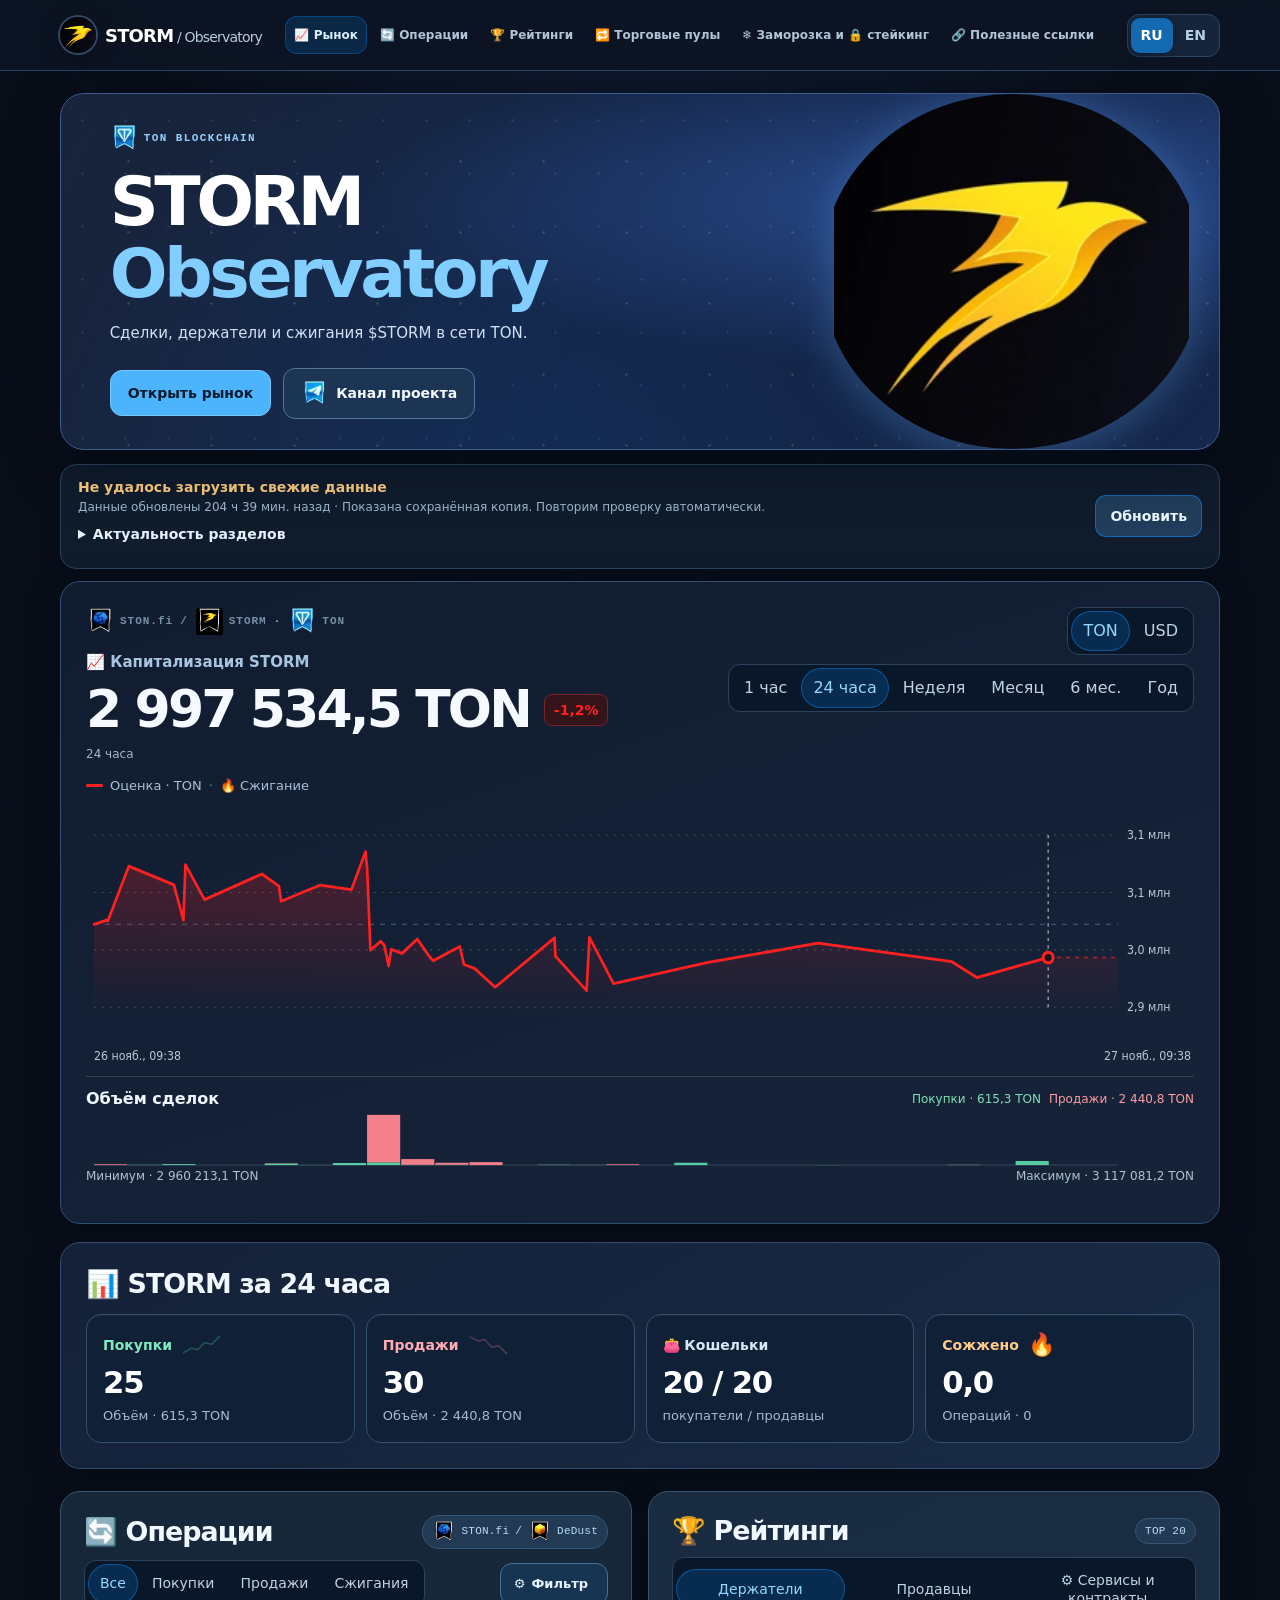
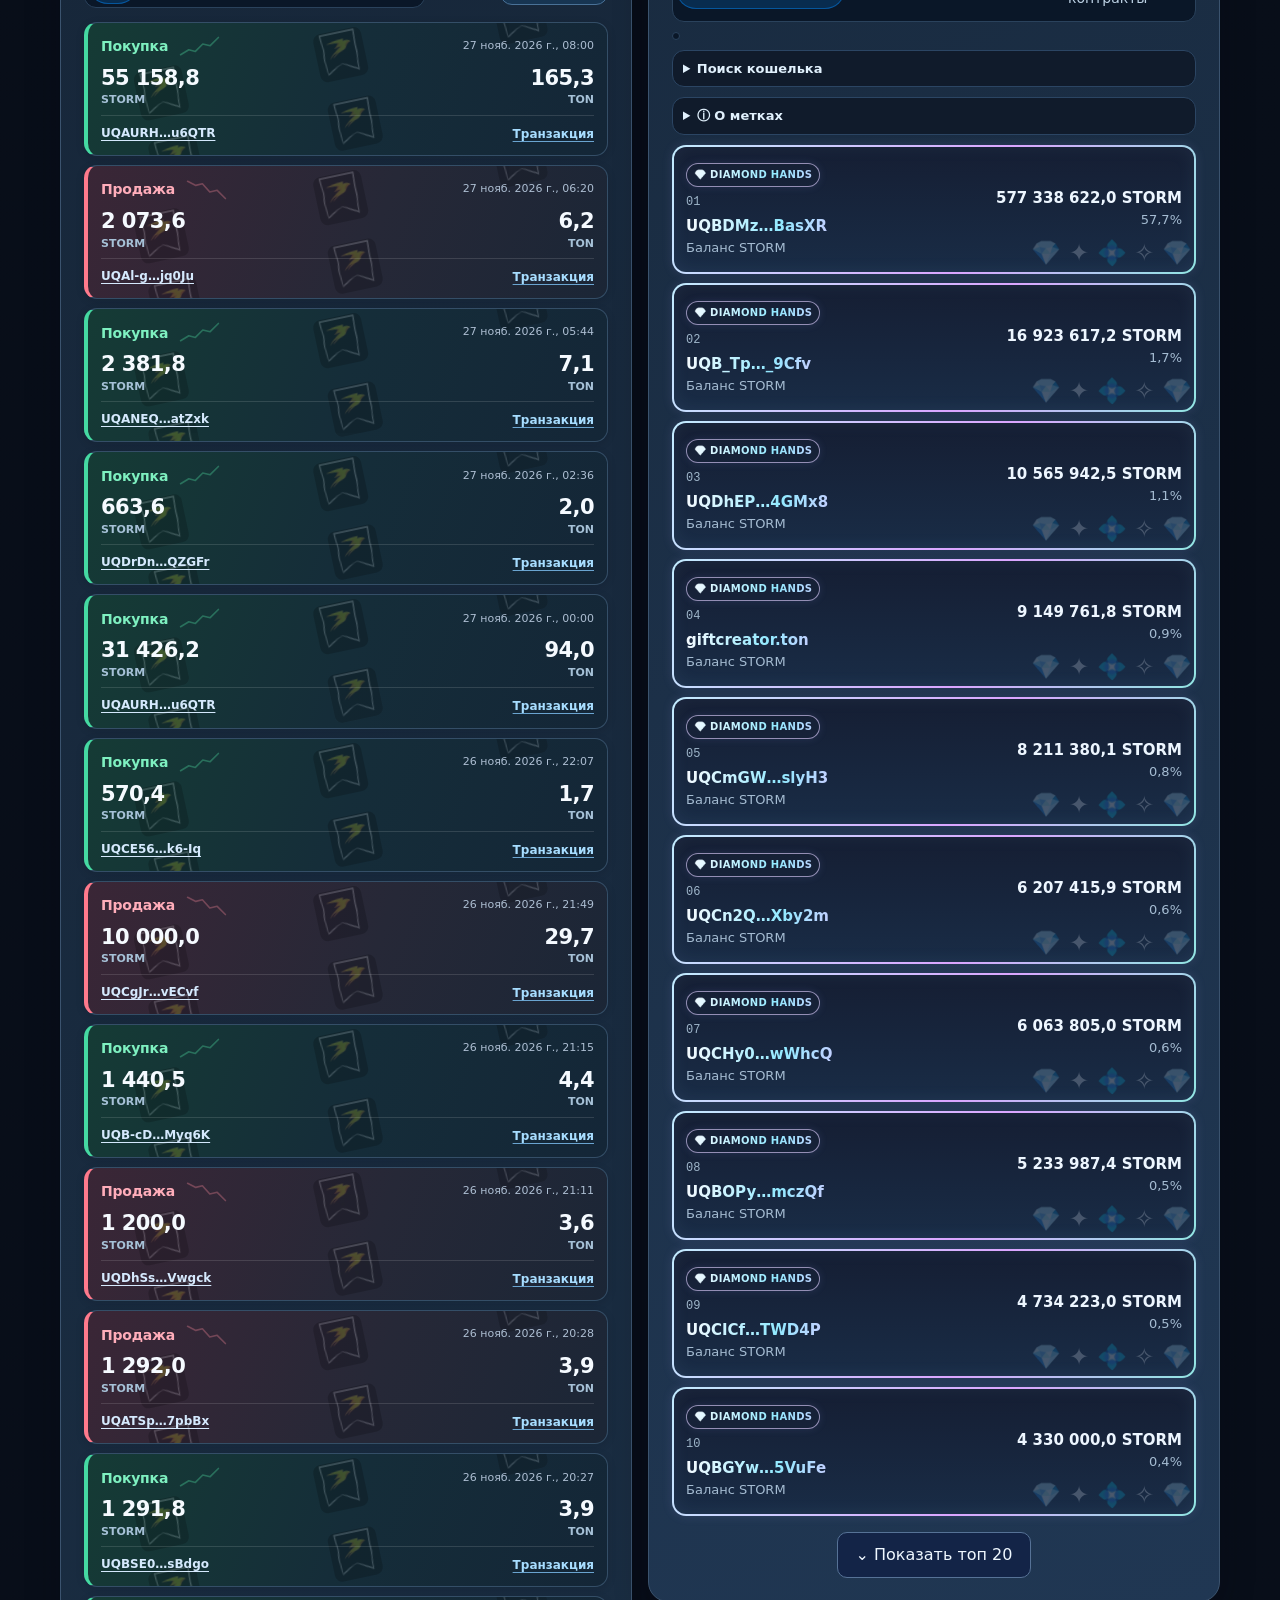
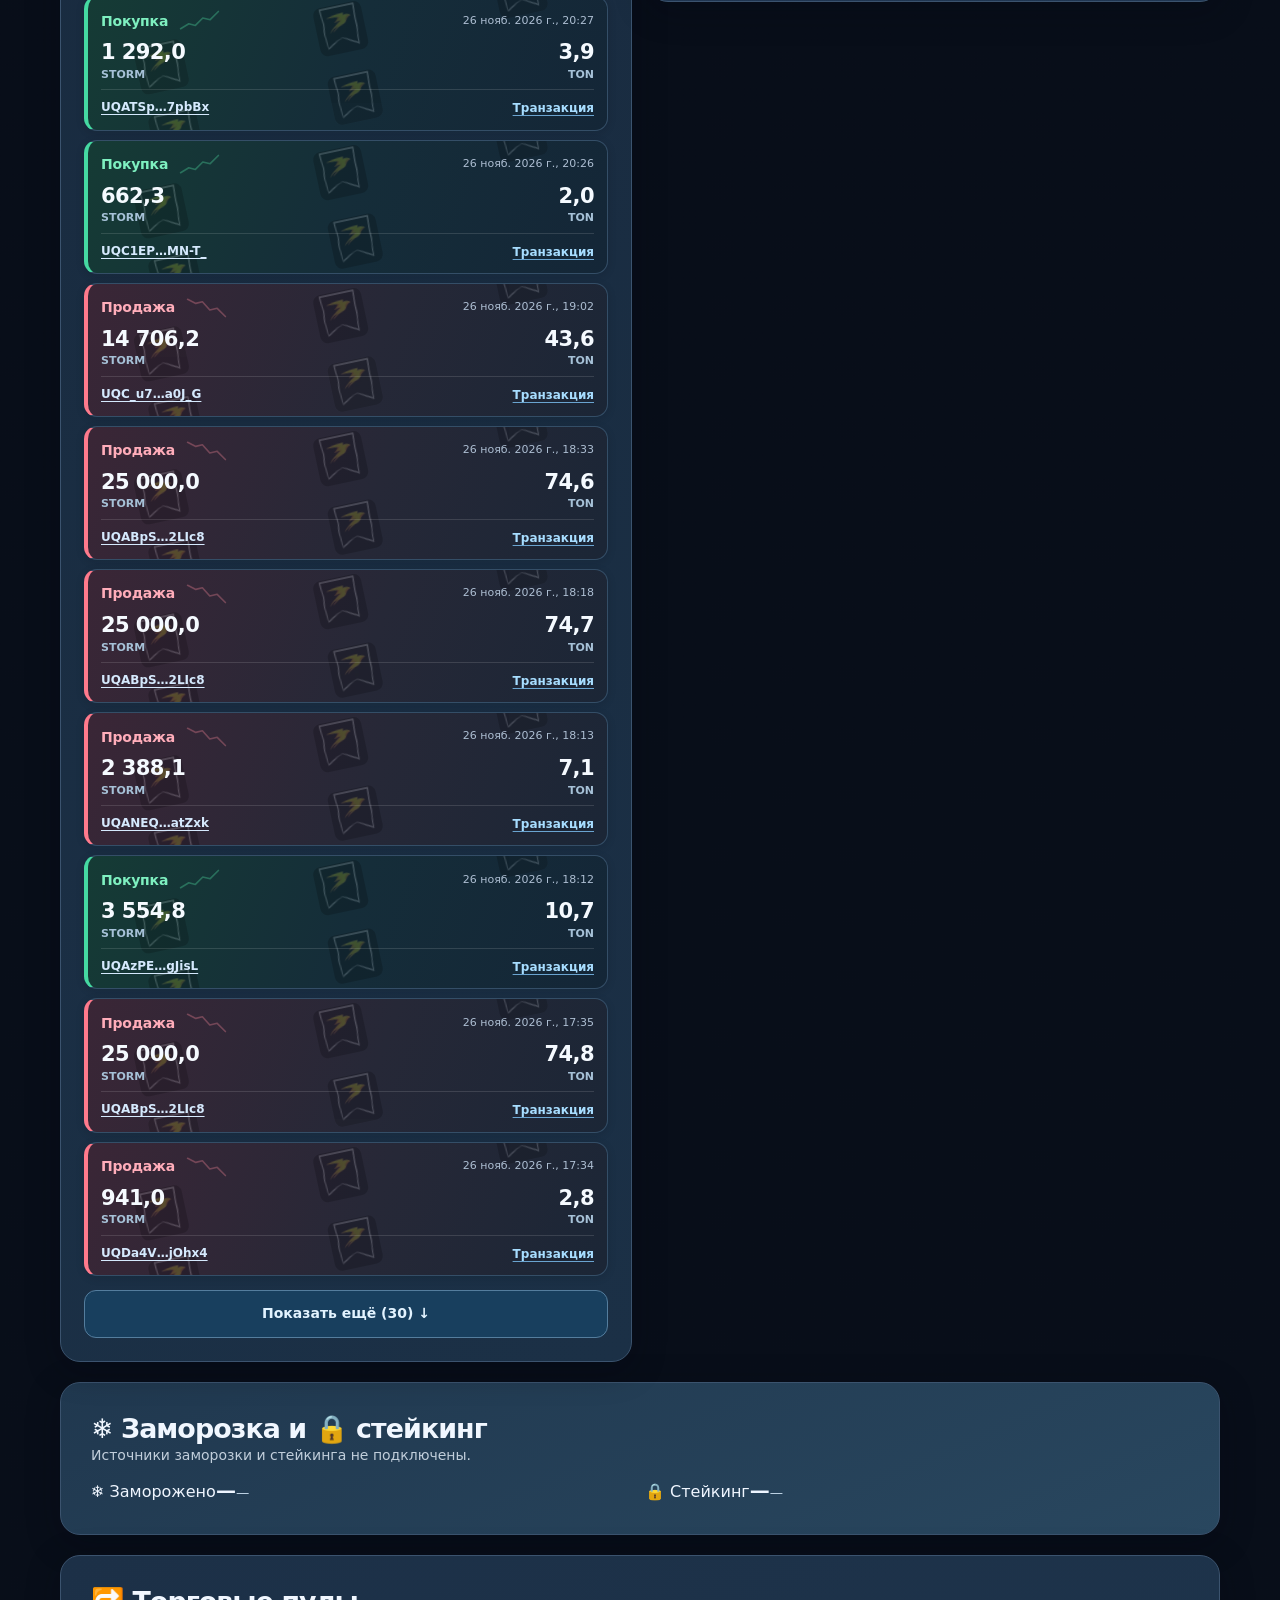
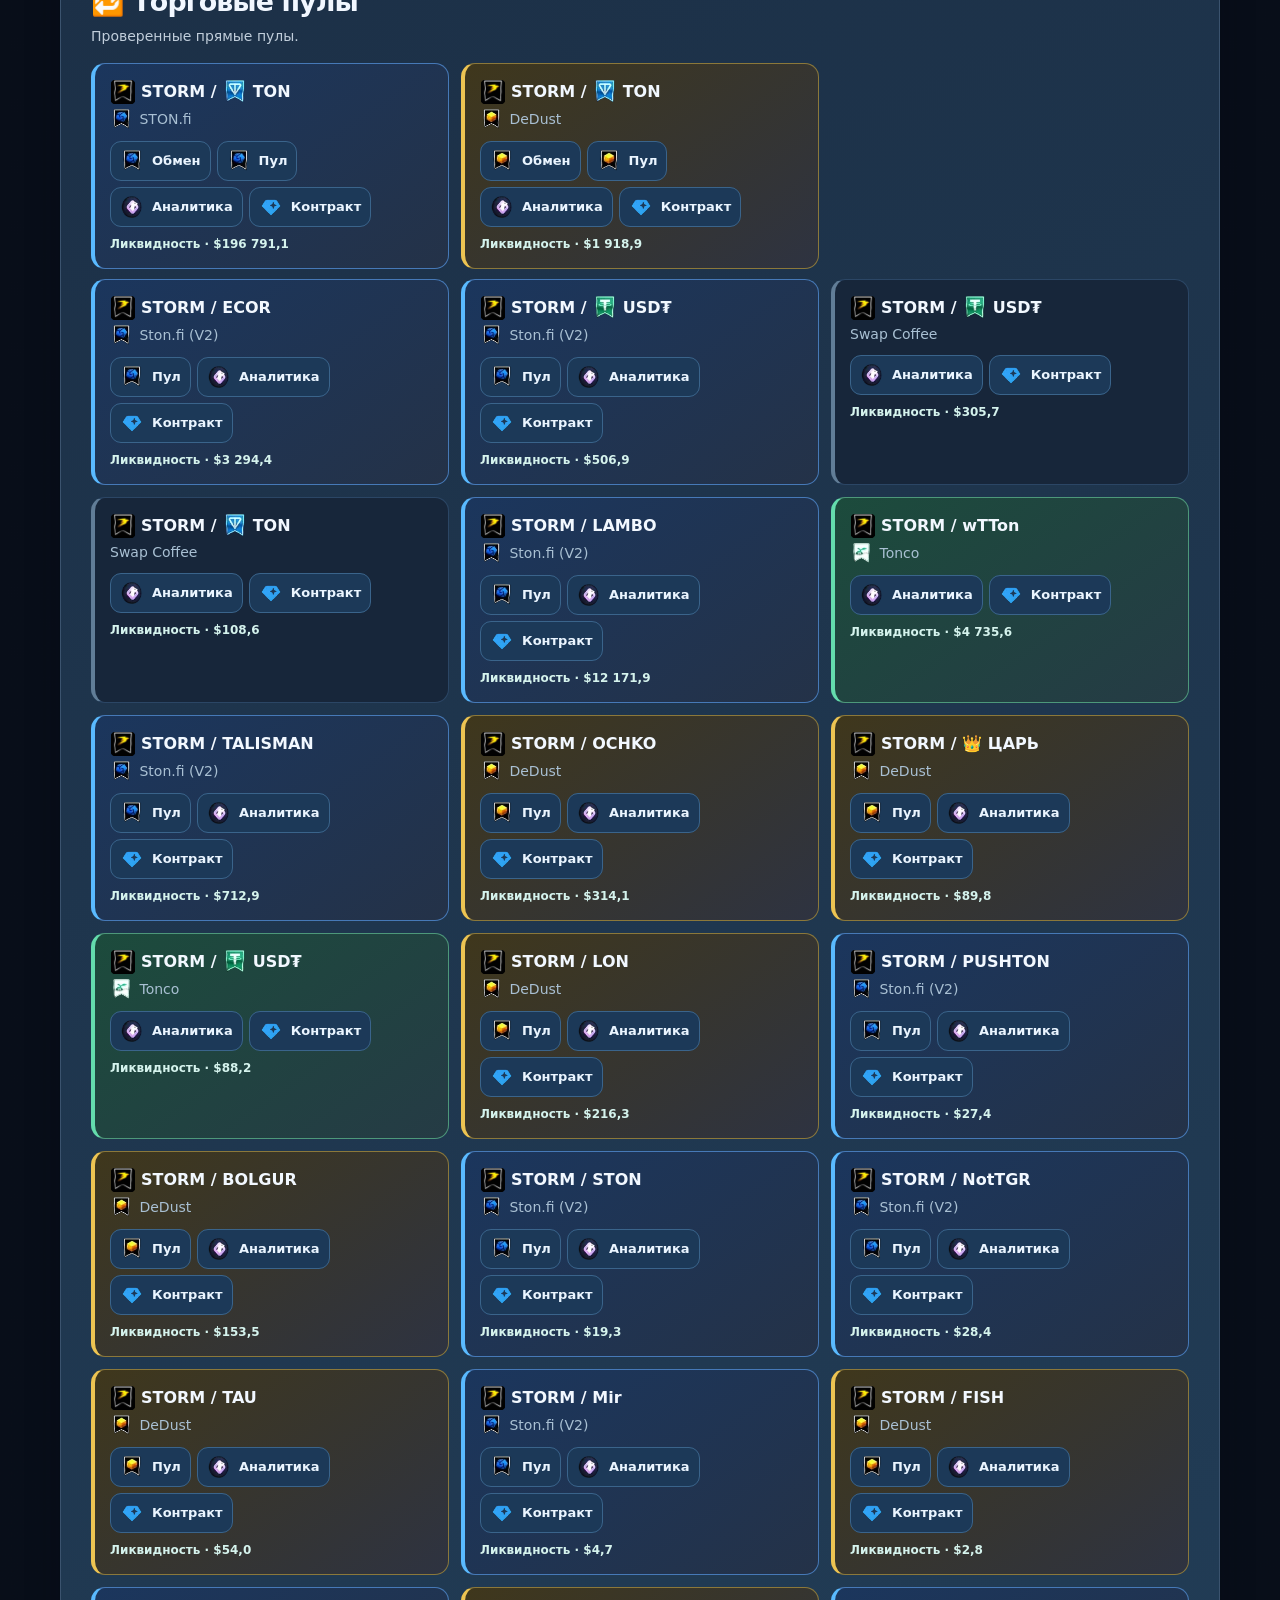
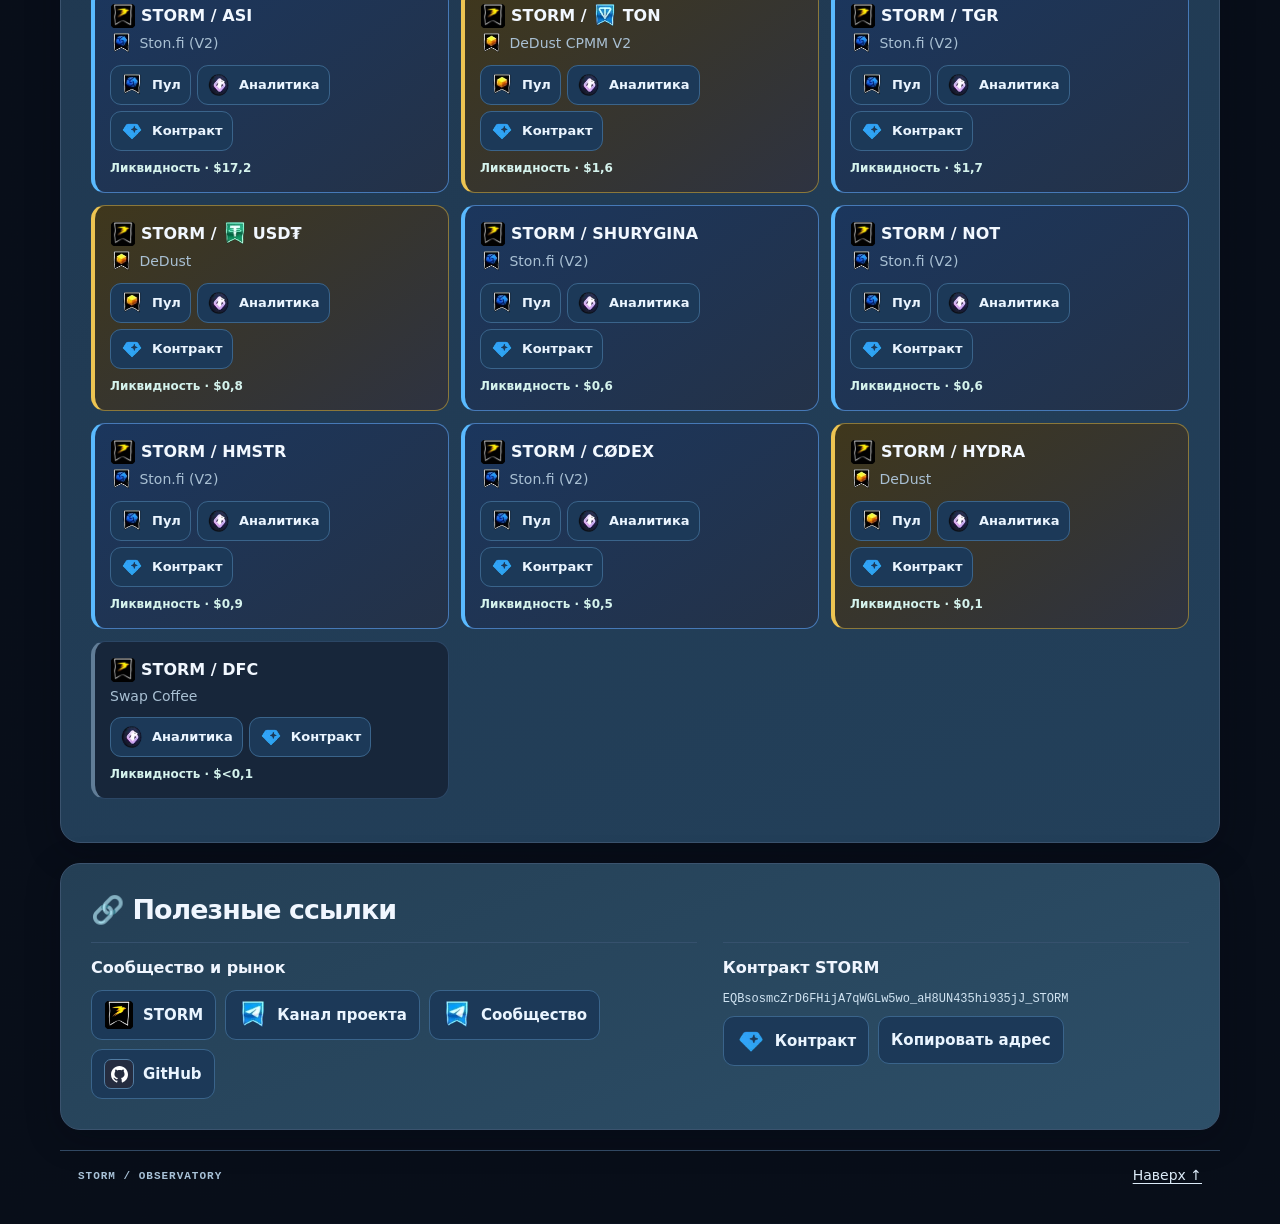
==== commit 25319356: "Refresh STORM snapshot" ====
--- a/index.html
+++ b/index.html
@@ -1145,7 +1145,7 @@
 <section id="links" class="panel resources"><h2 data-t="links"></h2><div class="resourcesGrid"><article><h3 data-t="projectResources"></h3><div class="resourceList"><a href="https://storm.tg" target="_blank" rel="noopener noreferrer">STORM</a><a href="https://t.me/storm_trade_news" target="_blank" rel="noopener noreferrer" data-t="projectChannel">Канал проекта</a><a href="https://t.me/storm_trade_fam" target="_blank" rel="noopener noreferrer" data-t="community">Сообщество</a><a href="https://github.com/Freebielife/STORM">GitHub</a></div></article><article><h3 data-t="contractLabel"></h3><p class="contract" id="contractAddress"></p><div class="resourceList"><a id="contract" data-t="exploreContract"></a><button id="copy"></button></div></article></div></section>
 <footer><span>STORM / OBSERVATORY</span><a href="#top" data-t="up"></a></footer></main>
 
-<script id="snapshot" type="application/json">{"schema":1,"token":"EQBsosmcZrD6FHijA7qWGLw5wo_aH8UN435hi935jJ_STORM","updated":1795741837,"errors":[],"refreshStatus":{"holders":{"attemptedAt":1795741715,"ok":true,"lastSuccess":1795741715},"burns":{"attemptedAt":1795741715,"ok":true,"lastSuccess":1795741715},"zeroBurns":{"attemptedAt":1795741715,"ok":true,"lastSuccess":1795741715},"trades":{"attemptedAt":1795741715,"ok":true,"lastSuccess":1795741715},"rates":{"attemptedAt":1795741715,"ok":true,"lastSuccess":1795741715},"pools":{"attemptedAt":1795741715,"ok":null},"identity":{"attemptedAt":1795741715,"ok":true,"lastSuccess":1795741715},"badges":{"attemptedAt":1795741715,"ok":true,"lastSuccess":1795741715},"domains":{"attemptedAt":1795741715,"ok":true,"lastSuccess":1795741715},"fragmentNumbers":{"attemptedAt":1795741715,"ok":true,"lastSuccess":1795741715}},"holders":{"totalSupply":"999998863.966057904","holderCount":26050,"holders":[{"wallet":"0:43333629b8799b9888da4b16981942c59ff16eb6b66b521aecd26882e09d016a","name":null,"tokenAmount":"577338622.000099995","share":57.73392778771158},{"wallet":"0:da0beb83e10d069139c6f655ea3dbe472a0c94865cdc41524e1c90e70f254d51","name":"stormstaking.ton","tokenAmount":"193603515.982362725","share":19.360373592277806},{"wallet":"0:720032f945ad9d95dacc48172d81f4a6d97d96d4feb53555b64580dbf1e24d24","name":null,"tokenAmount":"34561642.0457966","share":3.4561681309039662},{"wallet":"0:d887d0e2d1c4fc4126e71c970d33ab1896940000eae703bb1ab6cecc830777e3","name":null,"tokenAmount":"23340540.403658916","share":2.3340566919335166},{"wallet":"0:7f4e9a326ed0f327d232d746f96c1e1ebe87596436bbfa4d9e0da57b0856bff4","name":null,"tokenAmount":"16923617.161065507","share":1.6923636386890866},{"wallet":"0:e110f10d4ca65c7dffbded15f5b28d760ce967f281d5386e7ce961e24f2ff818","name":null,"tokenAmount":"10565942.5","share":1.0565954503282946},{"wallet":"0:54789fbe5bfd5d24c3a77bf09ea1dcb41519e565a60e87a659c7d13859bedaba","name":null,"tokenAmount":"9270712.464359209","share":0.92707229962152},{"wallet":"0:fb20d5e32093b76fd5ec5ed2016344d0374bff79cc091acf56adc6462e107648","name":"giftcreator.ton","tokenAmount":"9149761.803036052","share":0.9149772197487831},{"wallet":"0:a6196bc67269fb88297c0c79f7b049e4bb92834b6f4de45cfc281d6fad016c97","name":null,"tokenAmount":"8211380.105506924","share":0.8211389433924032},{"wallet":"0:a7d907f95f144aa33bd72d46d80cf00d63861628be9295a98aae0e02bca9176f","name":null,"tokenAmount":"6207415.898395003","share":0.6207422950238167},{"wallet":"0:87cb4b640d5e1779141ceb0e99d4a7b26faa32cb8ce4e216be91238ccaec305a","name":null,"tokenAmount":"6063805","share":0.6063811888696125},{"wallet":"0:b9fa0ddf3a9ff62c904f7835f7463fe35b5dd614b42d8b2f91a6648c85ee6f0b","name":null,"tokenAmount":"5966324.051813299","share":0.5966330829767631},{"wallet":"0:3cd92c5ec7167fcc8eb4ad06e8ad43818801e272c1855a6c8d1341d32ae40e0e","name":null,"tokenAmount":"5340393.138373879","share":0.534039920524864},{"wallet":"0:4e3f2e1623e87590c983f98c8d31e58c65257ddf0035a04cd0bf5e5281b42673","name":null,"tokenAmount":"5233987.435524301","share":0.5233993381518435},{"wallet":"0:8809fc833ee548ff816833951354edcc7f47b79a40e4f30590e0dda6cc92d358","name":null,"tokenAmount":"4734223.04225617","share":0.47342284205003454},{"wallet":"0:466300da5e0e4cb09e1a03ac7e8f2855b60960ab349e957d318fe3b6ebbd7956","name":null,"tokenAmount":"4330000","share":0.43300049190325574},{"wallet":"0:26512ee4fb5fce451b2e1a339e3c5eec360b4110deeeb00cef3decfddde5d3fc","name":null,"tokenAmount":"3035231.06494818","share":0.3035234513077609},{"wallet":"0:9832bd45a3166e6ea399ea769891c40f68278f07f9f4e4801571f110604c9d2b","name":null,"tokenAmount":"2966700","share":0.29667033702757245},{"wallet":"0:fb04b14ec36f4acc97acd055bf678de674f10c191f88e8ef530e61ba90902c1f","name":null,"tokenAmount":"2897900.708528448","share":0.28979040006457535},{"wallet":"0:ec77da33c490eb22c3c6a8f3cd591f50a9fc6e59b21345ef22db02bf8d30c6f9","name":null,"tokenAmount":"2734144.4","share":0.27341475060843695},{"wallet":"0:aacf9f41e8324d765f304c385f95eefea9fb0b300336ec1cb54c19f66002a636","name":null,"tokenAmount":"2584388.032154698","share":0.25843909681105576},{"wallet":"0:58d953d745bb4ce18ce79ca44fd6474b4a2683ff61efafcf4564f8ffce5a1aa2","name":null,"tokenAmount":"2421556.589792902","share":0.2421559340766506},{"wallet":"0:6c70fde1f37bd925eee42df6110af1af15143dd4ca031c45f09ae96ee7d6f6ed","name":null,"tokenAmount":"2128656.481145151","share":0.2128658899373912},{"wallet":"0:56c41b49817c14165156189d8a115cb82738e3da53978103f3638955eb95df4b","name":null,"tokenAmount":"1889032.74074069","share":0.1889034886748439},{"wallet":"0:5793ed729536e4ee55893ffeea0534641549a28b43eaf5aa48835eecc11d24f5","name":null,"tokenAmount":"1865609.6001","share":0.1865611719498236},{"wallet":"0:07dee4afa8d8528d0f4557b9be55b8e45a7cafce790d7aad823b34c75ecbf2c9","name":null,"tokenAmount":"1608848.21515387","share":0.16088500428621264},{"wallet":"0:825efdd24b471e00b8f11006c48db457944e0691ee98cfcf5552b1c357e59f8a","name":null,"tokenAmount":"1375000","share":0.1375001562048445},{"wallet":"0:bfab78da54a6a77f0a40c6083ff1f93686da5d049326bca1a59d64e56c635eed","name":"stormtrade.ton","tokenAmount":"1360381.88786964","share":0.13603834333113946},{"wallet":"0:0f4a9c8f1b9238f3be0832c42bccac1383a490a9243ade54515ae13da49ef0fe","name":null,"tokenAmount":"1152015.55503234","share":0.11520168637625991},{"wallet":"0:4fe0204c9cebda7fe9551fabcb93a018e7c0090d7648d0e7e820aa8a5b4e03b9","name":null,"tokenAmount":"1124877.229046023","share":0.11248785069461877},{"wallet":"0:9b5d3e1d910a0bda69166e0f84a7d69184dda3a41a74fececd6fd1974f4abdee","name":null,"tokenAmount":"1090624.999999766","share":0.10906262389881917},{"wallet":"0:b4e41a202c4b66647705d1b1d645cc407908408d0ebd3f756fd6601366965a5f","name":null,"tokenAmount":"1039948.755662581","share":0.10399499370810077},{"wallet":"0:94fea18817a298e28d7320de7af70ef3f71edc31fd54b10350e41034a04b495e","name":null,"tokenAmount":"881710.266944505","share":0.08817112685984332},{"wallet":"0:c1e8ef4153d279a15974d6e0a19390662f38c15a4403e7066e5c0314e3db999a","name":null,"tokenAmount":"804615.750448741","share":0.08046166645205823},{"wallet":"0:6003810e86b40292d89f00ae4764078e10b1c9cc8343c3f70215fa460505fa17","name":null,"tokenAmount":"788205.352872988","share":0.07882062483020394},{"wallet":"0:b3b50ef1551dcf15a31a9208d8001d10a09b167512cab353b6cd6211cc22366d","name":"tonsocial.ton","tokenAmount":"783865.503278903","share":0.07838663937777324},{"wallet":"0:99196e6d8f8f40f4e3e3335c4a85799993540d2b043f5da57116a6dc7337ed77","name":null,"tokenAmount":"725111.163068641","share":0.07251119868204699},{"wallet":"0:294615fb4394819d63e0bc026e3ffccfc5c2d55b54b1ae5282a177f15248b63f","name":"kztg.ton","tokenAmount":"683936.497458404","share":0.0683937274434362},{"wallet":"0:1382fdfe1e140b7dc7101acbd090bd0445069fac696f07062a19b01485b7274f","name":null,"tokenAmount":"626163.6","share":0.0626164311343911},{"wallet":"0:b63da627a3516d6d688fbf1333a262d2f3b80996c8faf2af9b6a68bdef86968d","name":null,"tokenAmount":"616167","share":0.06161676999874212},{"wallet":"0:e1e681cfbdf4703eed9b3910460a82c43b859064a2f87e4e430f583275e346f6","name":null,"tokenAmount":"578842.862141607","share":0.05788435197274926},{"wallet":"0:23cdbc47c8f17f86ef0879c84373ec76f19eec7e251131ffe015b045be4de211","name":null,"tokenAmount":"558925.11088","share":0.05589257458386184},{"wallet":"0:d24c49ad3d9870675e7ad0b3c3468615473418c21e1a15e35c9087cb7ebaf4c4","name":null,"tokenAmount":"557806","share":0.0557806633687269},{"wallet":"0:f7c2fed33d525b33f9db283e237c8e91b62512f895ac48df49e4e30db1896929","name":null,"tokenAmount":"546864.2","share":0.05468648212569987},{"wallet":"0:668d0d82eee6257018fe8ec9e179e9966a6f5804754c1f98779c5038d16de8d3","name":null,"tokenAmount":"529199.878418429","share":0.0529200479608136},{"wallet":"0:e2e0df769417a45b1cca1ee49255380fb413c7337cc336b7bd48c4e99095db66","name":"hiai.ton","tokenAmount":"500009.326485507","share":0.05000098945137185},{"wallet":"0:ee69ee11d3007eedad6bb02053718cf60c60ed3d457e224e79b156eecd1b198d","name":null,"tokenAmount":"474207.632573","share":0.04742081712895782},{"wallet":"0:188fe26cb049307ae50220fab55917600cb5a0177c0ffc83120e26fc0e2d2bb5","name":null,"tokenAmount":"464833","share":0.04648335280666653},{"wallet":"0:f6f95487fccd1f4e2ccab547a4d8e1b9b02952eabb54eb69fc4a2df70eb22384","name":null,"tokenAmount":"455474.99287497","share":0.04554755103106095},{"wallet":"0:3b1b2fd672801e0505f670b668c8ad1482047ab898b617f6d57e3a6ea5b31e98","name":null,"tokenAmount":"451537.571293186","share":0.045153808425577584},{"wallet":"0:57c51fcbbe24a601aab3042bbb501f631e815063e669191f35956b71cf105f70","name":null,"tokenAmount":"450000","share":0.04500005112158547},{"wallet":"0:715e63e44fb12ef6ed0b2f3155d0aa51935d5f6417bc5ec1fd0d12190ee85a9b","name":"mintsmaster.ton","tokenAmount":"446766.593219428","share":0.044676710076201866},{"wallet":"0:01a92a3ff6c7340369ee44de5f7ad99c170754b3861e23c5bf60f235cefefdab","name":null,"tokenAmount":"434379.193766293","share":0.043437968723636144},{"wallet":"0:a5d63a8e73a240ef84d4149391c6b5e34e9f738e3fcafc17364b725b6cfed98a","name":null,"tokenAmount":"379173.145674168","share":0.03791735764282208},{"wallet":"0:56006ea79ca439d4704e4fde40c8acde0fec6e873702c31e092438101d74cfe9","name":null,"tokenAmount":"375724.036778583","share":0.03757244636143266},{"wallet":"0:23b0dc1eb2c374d217bd367c1c22efe0946a1095cfb8e6cd6f5720d253e63963","name":null,"tokenAmount":"367593.156362056","share":0.03675935739608329},{"wallet":"0:8cbdddd8952763eb5072834d9e773d5db44174bf97909d49d564e47a0cc24e24","name":null,"tokenAmount":"367507.42592588","share":0.03675078434272641},{"wallet":"0:732fbc5689eaa09d8202a9bdf8a487fe13a4152dff808ea7ee796e9e06e5d103","name":null,"tokenAmount":"353637.057586573","share":0.035363745933073},{"wallet":"0:c9fba3e059abe2a6097ab8a18f4886a4fe29fff3e7c5a956612a02a4d4ba4a48","name":null,"tokenAmount":"351579.747244373","share":0.035158014665135295},{"wallet":"0:d7088fe5d3e77269c0ef53ddf37400d48ef3737ff47291ff00ae1659f317f596","name":"dentist.ton","tokenAmount":"349419.081609981","share":0.03494194785623687},{"wallet":"0:45edc6f452eab83774bb289257dd2bd8b53c5d275e7b0fd4496258b9e6735434","name":null,"tokenAmount":"337768.536725167","share":0.03377689204421252},{"wallet":"0:5aed569ae36751c5fd84d63d5be227cd9a443cdc70c597019d03c2f2b67ae54a","name":null,"tokenAmount":"326698.13070188","share":0.032669850184246695},{"wallet":"0:970da9bda0b024ba67870e7c8bd1bb8c561d909a89cbd20da09f6cf801dd3afa","name":null,"tokenAmount":"326264.946035084","share":0.03262653166835579},{"wallet":"0:2f3db09c94ae192bd29447ad8862dfb80e82d8dfec375c1572acbda451fba07c","name":null,"tokenAmount":"321564.889968246","share":0.03215652552772906},{"wallet":"0:c1c2694adde87130532b98e124c381a61cefa033b2841072285aa1f30ab9bc2b","name":null,"tokenAmount":"305174.497981798","share":0.03051748446707798},{"wallet":"0:2e231225522d8269b344f37eb2eee38ba9e8be6a7466fdd5078d343d83f89bba","name":null,"tokenAmount":"303097.55945445","share":0.030309790378395648},{"wallet":"0:50d21dabd612ee13a4ecaa7e289262adf060e62240ab946f3c00a651539becd5","name":null,"tokenAmount":"300000.001013849","share":0.030000034182441994},{"wallet":"0:424d56012115f3f0b7d5ae4de38411cf34c6fa8cbd61c46e5ac9dffb94f0ba30","name":null,"tokenAmount":"294962.254249341","share":0.029496258933685415},{"wallet":"0:29e705cac33370ddde00354cef4e589ccafe7a46be87b0cc41d43d9fd0cfe4b4","name":null,"tokenAmount":"292405.4","share":0.02924057321828366},{"wallet":"0:98cb23cd7ac1dc573eecbda20038e57723b590908c8dc5ae9cdd3576fdd55d2d","name":null,"tokenAmount":"286902","share":0.02869023259307803},{"wallet":"0:c921a3744ea7f712d3a73be4c3062e0a159f23a3569a6f6bbbd92f59f5643d92","name":null,"tokenAmount":"276535.935391415","share":0.02765362495459807},{"wallet":"0:bf06c3eb849582822d6e51acd69bb3fa3260606a5fafd2b3d3a1a499e7d1dafa","name":null,"tokenAmount":"265630.382090238","share":0.02656306838557109},{"wallet":"0:7cfca73b26a1d7346358342ada1d82f0849c2a9ad27db2136d2be3e87e675b3e","name":null,"tokenAmount":"260838.539118409","share":0.026083883544017947},{"wallet":"0:dfba4e7b0a984a46df571c913c96b61050e29f148cdd4e0a89023eb221e89102","name":null,"tokenAmount":"260193.717578072","share":0.026019401316730247},{"wallet":"0:0c0c32361e6dc13fe8cbd5ebc1a7e723150c490af445993dd595ff3cdcbb60d1","name":null,"tokenAmount":"256511.836095173","share":0.02565121275016564},{"wallet":"0:bdf0e3bf56aef52c3787fb16d2d079f8f651ababf49127c6d1dd200b1028ea23","name":null,"tokenAmount":"255787","share":0.025578729058304404},{"wallet":"0:f12ce1e995149326e7a23c093d71ae03d22cbaa97a40d8c1f78e02a9deb354ce","name":null,"tokenAmount":"247067.637519636","share":0.02470679181971771},{"wallet":"0:ddc3868bad911c3e6c6cb12798e11185c2a81c108a1f43118e6938d758d67241","name":null,"tokenAmount":"237071.18833097","share":0.02370714576521926},{"wallet":"0:eaa54cd49ba3a037284f388b18440d2e20ef5699d87a729b14929b085ffdbebf","name":null,"tokenAmount":"236863.94","share":0.02368642090857812},{"wallet":"0:9ba77e56df1fc01bf2583f61666c12a6d5cccf8b62fdf8127edbfaf4126f9de6","name":null,"tokenAmount":"236839.010696529","share":0.023683927975398963},{"wallet":"0:a6b406b629866d817e190adfd4165292eb5f748211944a34c8b9c6ee7c8a66b1","name":null,"tokenAmount":"236104.04644559","share":0.023610431466810532},{"wallet":"0:071ac4daa1720e02e7eb68597814be65e1af00dcee595f390a065194c99cde6f","name":null,"tokenAmount":"232409","share":0.023240926402481238},{"wallet":"0:28092abdd9df1e508f6ee693b6ed43f01ff7bccf7a91cceb66bb76d4d9c6a197","name":null,"tokenAmount":"232409","share":0.023240926402481238},{"wallet":"0:334e675e61c4eac0d630618ffff43a512086d1af07c12fe40e913b68461e80c3","name":null,"tokenAmount":"232409","share":0.023240926402481238},{"wallet":"0:91c69cdfee9a462f421ba0af73d348ac479dbbbff9c033b65291f6273191d2d3","name":null,"tokenAmount":"229641.20370364","share":0.02296414645841383},{"wallet":"0:62afa49a1de8c0d2a44e2fe0753f1f3f411393dddd438a70ed9cc21b45d945c8","name":null,"tokenAmount":"226223.39030612","share":0.022622364730386185},{"wallet":"0:f9164cd673c8d9dd40bfa64623092af250475fd7207782eba14ae71acc3a1cf7","name":null,"tokenAmount":"223228.377576","share":0.022322863117130186},{"wallet":"0:7b39673f61dfc7b7eb3eeaf69451d084ecd618499492e4a5957b81f599de6014","name":null,"tokenAmount":"222589.459071695","share":0.02225897119411629},{"wallet":"0:e41381634b6b90448944e81fd0bd8ab35a973d869fae0ef51d1b16e4f6246e3b","name":null,"tokenAmount":"218742.5","share":0.021874274849918687},{"wallet":"0:3ab6f3a30558c240cf7d3ee209fd53d51aaf99c8f615d44148c12b8f26c25d09","name":null,"tokenAmount":"218738","share":0.02187382484940747},{"wallet":"0:be262dfa6e5a2635d6ad17e60ad25f692363bfaff47b309ff772f80c3ea66f03","name":null,"tokenAmount":"217447.545792149","share":0.021744779282022227},{"wallet":"0:4d40e452b3c9823ff225b1fb23f2d08cbf1a702c62a4c25ad13d0959be2d1ad6","name":null,"tokenAmount":"212112.243455725","share":0.021211248442270684},{"wallet":"0:f26a7b59c97a6df8620ca4979d40aa98ba4814aedf82266a4876bc638a4ea42e","name":null,"tokenAmount":"207312.809","share":0.02073130445146552},{"wallet":"0:3f0c30675fc2baeb73dc735edfcf2d91b770c5f3d5ab2a3ed0a7009294477314","name":null,"tokenAmount":"206234.91538345","share":0.02062351496735801},{"wallet":"0:4d0809445f09e4160e4b40d3ce317261564bc380282fbf9054471eb2d96e7871","name":null,"tokenAmount":"203004.00560992","share":0.020300423622962274},{"wallet":"0:6528022fb75d194227990018dd2df1ae0c2af3b96a76a06ea1160ea78605ee25","name":null,"tokenAmount":"201069.670243053","share":0.02010698986652826},{"wallet":"0:36ef14e6b9f323e3e7c599617954c9955d1baf033c9a4c4ac70e02b8ba43ba25","name":null,"tokenAmount":"197406.46821882","share":0.019740669247952307},{"wallet":"0:f02879ec31ad092540abf9ba2b240e188c2f5d8e8b437349341c787f5ed81c97","name":null,"tokenAmount":"197121","share":0.01971212239364011},{"wallet":"0:2b174721dbf3224c701ee1cbb52cf97aca019f6e6729ac8e4881c9003bd6f1ea","name":null,"tokenAmount":"195435.326907598","share":0.019543554892901507},{"wallet":"0:779dcc815138d9500e449c5291e7f12738c23d575b5310000f6a253bd607384e","name":null,"tokenAmount":"194487.521004821","share":0.019448774194949718}],"asOf":1795741715},"engineVersion":"1.3.0","methodology":{"valuation":"last observed swap in primary_pool times CURRENT total supply; not circulating market cap","primary_pool":"EQB95X5u5B7pfri4rtiB4yDkiMh2fssW_2iEOEFKfLmAeqVo","sellers":"sum of successful supported native TON swap sales; service roles excluded","holders":"balances excluding known services and identified contracts; unclassified accounts may remain until verified","burns":"accepted burn notifications and zero-address transfers shown as distinct evidence","usd":"historical TON/USD rate from CoinGecko","history":"incremental confirmed swaps; missing intervals remain partial"},"serviceRegistry":{"asOf":1795713582,"source":"https://github.com/tonkeeper/ton-assets/blob/main/accounts.json","sha256":"4286bd47e11399901a7d713c9e98a5dba17300d76fe272f4f5d46110a84f4e2e","entries":{"0:ad8afecfacc248996885d8be6824280f9f3a7e54c2f6080b7971b9f556c280c4":"Crypto Bot","0:dddcd3cdad60af4c0d69389f567ad51d0c263fa4968d655ab424c69aadaf9322":"Wallet Bot 1","0:436a76c2794a88e3fbfec6b9c0374fc8db046f10868b835420d9937973a665d4":"Wallet Bot 2","0:6e814e6450e8c578067bb656298fb4d01397dd15018d7f34dc369eaba4c2111c":"Wallet Bot 3","0:5f00decb7da51881764dc3959cec60609045f6ca1b89e646bde49d492705d77f":"OKX 1","0:f15db2c62cd86aff0860d39c491fc73a31395fafeb5945e644498562260c782e":"OKX 2","0:e7e86da08742ed933434ffeb8f08a63c7e100ee842e25f599a9cbf0891574a6c":"OKX 3","0:0338def34b84c6ee9134a04ab1601450be446340a37ae259de57cb37bdb590cd":"OKX 4","0:a30a49ec725e9f57244b66af4c2da7ab76004b4fce80d3a34b1cd0c37762abce":"OKX 5","0:24da1e7b8da901e5b3dd0f98c397feb6e5a5ea483195a8b6bd0682cf2c5327ae":"OKX 6","0:7f2e84c723d8b6b6b1aacf810c8c26ab23c22022b464b87104b2d3065b0ea70b":"OKX 7","0:854ec4521efd52ad43bcf1988e4c44ebdf9a26ad18fa51abfdb685fc3b348a5c":"OKX 8","0:f9bdc0de461c1a2e002fada9550bbb095c8f9f73668d70c517a9cc7e050f8e5a":"OKX 9","0:9b9b739de2527ae72d21083f5198d710c7288453b4733e57ecadb2e189ac829c":"OKX 10","0:b31535e934db05bbc220267467903c8108bdabcbc2a06588838b726ddf589ef0":"FTX","0:57eb74407604a19f7e04005315ef70aeb7b675e6551977586756f6baf12125ee":"MEXC 1","0:1c7bd690f4f93de8b93db5790129dab65926c6e1fc9b57380089db5529516630":"MEXC 2","0:d887d0e2d1c4fc4126e71c970d33ab1896940000eae703bb1ab6cecc830777e3":"MEXC 3","0:7994848c1fcbcbc57a6a5a987b66eb424b8b54e10759b6b514a66b600c2b0eef":"EXMO","0:8d195793baad9a08c46dc353aebe999341dabd07721b9725f19e18abc3d10d92":"EXMO Cold Storage 1","0:26ab8ae763a3a7c3067d882b7b01cd5d37254cb8768f57b6a47c00028effc7b8":"EXMO Cold Storage 2","0:0130c77346e9ed82df677d107ad6a775c11f9c18f6a05c0dd17906b355850dad":"EXMO Deposit","0:342a359e38357c083968129fddddf049ef5c47315bfbef27505a356bf9f02d65":"CoinEx","0:555f3053e257130374bb831ae0e219e5e5f9ec0ca8f8a0d133369d3d690c64c2":"Huobi Deposit","0:85af78e8d035e920117cda654615cdf371d464480b629e110d3c5310d85ab362":"Huobi","0:80d4123841167ca989ac912443cc99a4b9c1a87584536427ff6fd85c92395ae9":"Kucoin 1","0:b37e57033db21d10b950e6143b658c10c3bf425bd193025960aef7f22dbcf4fc":"Kucoin 2","0:07ce60b7e5f255a88c3707f3fbc79e2cf924ed6b4b7d09c6324f0ba2338a48fa":"Kucoin 3","0:a14b1f452385b2bb984ad2c4441e1d23cae071fdfc096dfba53ebba3b6ff1d10":"lbank.info","0:75726a716f747e60b0371cb0d5d35471e8e1e931003fecc3a0961a8bd82c09c7":"xRocket Bot Cold Storage (Old)","0:c1dc654b598ab84cda4f12372efed8907cedf0901865a58649087373e01b1c24":"xRocket Bot (Old)","0:45614fee399c43d77bb597558791831bc0ee31754cbb2b5b1fbf5a3488ed9940":"xRocket Bot Cold Storage","0:011a8f0a0b36b779af033473274966666d1cd6fb4e77df679375fbd6f970d012":"xRocket Bot","0:c3f1da8ecda8f8cd42bace224ea3f1b6971eaa7f54c492d4d190527b4f573f7c":"Bybit 1","0:4a1f3ebcc66bdcefa90245bdf541a50ada1c688a487534b1587abffd93038834":"Bybit 2","0:cd525c15904d7b4027eae08b318624260f371ce8c9f4fcca0cdb7b583854107c":"Bybit 3","0:ae62a192da96e266161a702cc9f6de91c0c3441f17ceba51bc442dfb2031a30a":"Bybit 4","0:e3ce05c4da977132c24a3b102da8b5fbf2ea9173337b49de346e4a4b057f7579":"Bybit 5","0:e33ef85d174eb457c072d1ee10215b69ab9b64192f7421302ab1c8e26b7ad4bd":"Bybit 6","0:7f97f36dda3f7dedc9e12f8c09c4f89e7fbc17527ab3f67de4c3b155297a56e4":"Bybit 7","0:7d133d4e425c8e00de015513a44e66e6d163b21e71720aec7579965e5de28c55":"Bybit 8","0:f2dc1860686cd658987e2bed8216532d8c004460dadea907cc7d4ad7236c496b":"Bybit 9","0:4a1c20bc9a6f9294f75f1c87a7f383a8b73a483a2e6dcb3630ddbe78b3ccad00":"Bybit 10","0:008bb088e81e38d583826901093567027cc1575ec744ac354fa4eeec302d166d":"bit.com","0:1882478daef1b7ed200cbbdc201bd4ed0b24c2e5f1a4c7c15aeb7e3b1a759193":"Coinone Deposit","0:a4d2072b1edc1355fc7fbee0095beec7889a2d3cfaa9edcf2ce9e128631abbd6":"Coinone Withdrawal","0:f3f4ed0913ab555d023745058f1a6c55a49d4876593cb9bdab1f780a99b185bc":"Paribu","0:f9873509de5a2f97f7b2805f5f7aafab447f43c91e751cc8efabc6d2ea09d78a":"BingX","0:b496b8f73b469ff06a2d89e62c4d70a103fc228c821537b49dff092060bc281f":"Gate.io","0:60ff0b28e2b3839bef250a81be9f2e78a6265b980ec5d24df4e44bbff2c3fb25":"TIDEX","0:23eef28b6da5a368d6c0b8028fd5ed47c26758676bc9db1b5653caaadc969f91":"CWallet","0:00ffafa9fb3d4f837824436d19953c792be6632af73a9b82c4dc69ca07195087":"Matrixport","0:b58c73481f25a280f9705ab3424be850614d823256263ecfa049fa9fb917720d":"QMall","0:00b402b789e5626e1c61b50c5dbe2024426e92f16c0c2fb735396df96046b5fa":"BIT","0:2c54797319837b4c6d014fc991c1a8d4294dfd4d6cec4937e370f1f27db0423f":"Bitforex","0:6a5a76a1538cf9596590ec3708470649c342624bf92e63a6a7a15254ededa904":"Bitfinex","0:59b065c5d66261a5317660e96eee476aa6a11b749bdcbe8c0d1f3dbf24200d1c":"OMPFinex","0:3cd5ad54b190a71caab984b0f210e3742c7f2147b7e9073377d7c6b470017362":"Bitrue","0:6c53cd87cc0d33486db42c1c7fc03dfaeb2f7b815afc368ab1aee567edda3f72":"Coinspot","0:9a582c23266b8ea47eb71118a3c040d42b230b2266fecffe2d3cd390c0922c35":"BigOne","0:dd528505af15c6e5206bdd8f6c9a3b541f80ca98ae8a5066ab3ff8de1ff5e678":"Farhad Exchange","0:2b6f3cda567c385f0645486f3c665a451f56b2969d1be57d86eb77c6077a81d1":"BitTime","0:cdf7f0d7c09036f064272e3c429ed570be49ef29eb3a735b64bbc17915073732":"Bitget","0:e9c0a24ffaa6aa4f228890e71ae9550bfc53a6c57e643bc31c240e18727ac1ce":"Bitget2","0:336502faf83ef5b532d315ba71450b661c90e83fce64d8bc1fd2bf642f3555d9":"Bitget3","0:b308c7f9b4f596f6250175885972549871b05c70ed3619fd5a939401eea972e4":"Bitget4","0:e2d1df206b372db1f3b890e60d185b67aa0c9f1b6b6ff60a05091c8c01b40ac4":"Bitget5","0:7a0dc94da9f48b968dfb87be38d4fab7286288db7a04d3081feee177376d9089":"Bitget6","0:8785ef5ebb0fd24c6911d10f43c00961e9748fa54297a1ac517e3c5fe76bb0be":"Bitget7","0:213b6804c2082135a4a803da8e3b30cfed51aee9af2ad2100334b7f4711d3bcc":"Bitget8","0:573dfe99490a041703e977e4724135c5b8bea0bea67839612247451ca9d5c4cb":"Bitget9","0:de2519a527de7e1d4c1028bdb74e022b28a6e370e4fec3fc27d8d971308f99bb":"Bitget10","0:06476e580e250d0abec5c365a711833483c581d57b908be37d56bdb0e338c312":"Bitget11","0:c9959a997e1d4e4383d8db37b86d2101ce78dcf1f1b3904d9888fe572ef0efd4":"Bitget12","0:c07e51e5b694937758f45f4003071c84f4c4a68bdb168a22c3d6c8b89cd6186f":"Bitget13","0:1797a5c4c50a2b312ce9927ff6f12efd3b0b58ff311445118c2d2e64312b5d79":"Bitget14","0:6083005b354ab1c4785aa8ce8293ee5c9c182e9248f27e9c9074f35c16342083":"Bitget15","0:f99b14600ae44d2f12b178e8c6eabd78892ae82c5e45b6898f9deb7eb203f9c4":"Binance","0:8e91b50381c36dd42accdb51f5cb5d96848568b4924f8079b1a5ae7e10f43eda":"Binance Hot Wallet","0:ca1d9edeef40b3a9dbd9082f3767859547c3ce0bf641d09d58e33a3cf06fb309":"Binance Hot Wallet","0:a2faca7adfebd5c5970108d1f79065cef32b0c143fb13489066b684cdd7ee95c":"BitMart","0:5d5a830e48214791f4ab5352900c624d3bff3c5efd630196b180158eb789990f":"Nobitex","0:cad898b200a0934ee416c2039bbf3f5d7f1a323172875b3c19d378a6f540f7b1":"Nobitex","0:4532d5bcdfb05d3275cbf255bc91c3635cd48d63b719441581c5542a4750fdf5":"Nobitex","0:a32d52ced80a23fe4fe90ba94593ef686de03f9fbdaa069e642826a95234b982":"Nobitex","0:fac8ffcb6f89572a1232d59e91c65909ae408663fd2ceaecd35f35b5e9d670f4":"Bitpin1","0:c14ce5d772539be26fde315a505a1e0514104e76eef776f0b845e57df0557ddb":"Bitpin2","0:dd36441bf4aa8a6a6ecfd763efde1eb82dd86bdcfb1456b45ff4b73f87657184":"Bitpin3","0:402f5d4f4f8bea7b0bd511b9d3771834c1a22bbbbc8a326035eb07aa24f5c9f9":"Crypto.com","0:ca6e8f2a3dfc875b8673d8677f3818c4b8c02d1aa481a86a0c61bd09f8269f1d":"Foxbit","0:60def37fb0e6f41b18a73c2496d96b25442344864ca0ed97189a6f37e2439c56":"Richamster","0:97ad93444915089e812238ff10abe9066d0b03ea3dba2a8630fb9c9f88aa455c":"Wallet in Telegram","0:1f5806c73d03bbc96eb7eebf16067f1f2e8e270cfa16d57001aa9eaf7456f008":"Wallet in Telegram","0:1b44ec553616b0e4551037038834bdf0bdaa1f0440e10f3331d9841585612a68":"Wallet in Telegram","0:cf06c94efdae26faaa1d85092fc4daee78eba09e69c36dac051c1d8ffde35f40":"Wallet in Telegram","0:91887059ba56a03790b0696d7a402ac0691dff62fcd398e813f97d3b2736fa58":"Wallet in Telegram","0:6db0f022632b6269f0d4dbf8ea60a8448bbc2bcfc6812e31af8cc6405c268af7":"Wallet in Telegram","0:dd6ff02c59634745529b99a8d5beeea9f6c38a9188e6a7e96a424e3820c8ac0a":"Wallet in Telegram","0:023895aef955024920a291c6f3715e291df1b3dd254eafa8b09e21a2d58d5897":"Wallet in Telegram","0:f5066318091a8cfb530ec732104ce38f7783d92a6679ffcc0ce0960b0e94c7d0":"Wallet in Telegram","0:0c5684355f5410a923fb7dd59314905dc7ff157b28c9130671c7a4f17007e898":"Wallet in Telegram","0:23fe558cdf44249381aef36472e64a5072a24ba97fb61b2f5791da6013aec92d":"Wallet in Telegram","0:b7be71ac1b40e436db36721d9c20e82d44e78fc1e86a8ad15e00b1cc16831dcf":"Wallet in Telegram","0:55b7223f04dd1f2e1b3f28e4ad628fe6cab60004f280fb0a58cd27fc590b2eac":"Wallet in Telegram","0:659dbf460831a72795c4a9a9872fb4a3e7fd302783068dae53e8f2a5c150084a":"Flipster Deposit","0:d0a6eb95408e95ce97b0ca597fc523ff4809523635e8f519e00fdcbdf42f0c54":"Flipster Withdrawal","0:ec85cfc7fd1009362e421b5a0141f510d6540107ab73e7829fda1ef9e97a75e3":"CryptoBot","0:817438e5b0e6eb113ab74d73fc95f7ec19247dbe6ee27a42c3d0164d614c3ca1":"Ourbit","0:66a1e72196d64d6faf48fa4b2ea861f67b0484d2d14a59caf701d8c286ce44e5":"OKX 11","0:419712bc541c4489d6f1c38a105722d293b8847fd54f2717ad69142911b8be5c":"Bitfinex 2","0:6c25b5f2fe5ef1a6a1978f611f61a50883fd50a0822b19176445fca931823263":"OKX 12","0:14de4b02647941779108b7b99be85596260ccde813351000055d744dd8aba04c":"CoinEx"}},"identity":{"byWallet":{"0:d887d0e2d1c4fc4126e71c970d33ab1896940000eae703bb1ab6cecc830777e3":{"role":"MEXC 3","serviceCategory":"custody","checked":1795713582,"domain":null,"linkedDigits":[],"activated":1717664112,"roleRegistry":true,"roleSource":"https://github.com/tonkeeper/ton-assets/blob/main/accounts.json","roleChecked":1795713582},"0:43333629b8799b9888da4b16981942c59ff16eb6b66b521aecd26882e09d016a":{"checked":1795713582,"domain":null,"linkedDigits":[],"role":null,"activated":1729850459},"0:da0beb83e10d069139c6f655ea3dbe472a0c94865cdc41524e1c90e70f254d51":{"checked":1795713582,"domain":"stormstaking.ton","linkedDigits":[],"role":"unclassified_contract","activated":null,"serviceCategory":"contract","roleSource":"https://tonapi.io/v2/accounts/0:da0beb83e10d069139c6f655ea3dbe472a0c94865cdc41524e1c90e70f254d51"},"0:720032f945ad9d95dacc48172d81f4a6d97d96d4feb53555b64580dbf1e24d24":{"checked":1795713582,"domain":null,"linkedDigits":[],"role":"STON.fi Router V2","activated":null,"serviceCategory":"router","roleSource":"https://tonapi.io/v2/accounts/0:720032f945ad9d95dacc48172d81f4a6d97d96d4feb53555b64580dbf1e24d24"},"0:d04805962910549b456752b9f2fbd362fdd7a86e2b34682e97a44b5a971c65fd":{"checked":1795713582,"domain":null,"linkedDigits":[],"role":null,"activated":1791973772},"0:8081761f119a6e34caac3da5ad4b130d940a451bddce495761340b9ceab2909c":{},"0:9220c6bb01f15dbb8840e81377ce3607d525733c28f0eb678bbdf0fbcf989d82":{},"0:01a5236f30e4c21a5f26a52719a9bb89f9e36433cf6bfce0ee56a6fc31faf62c":{},"0:a18cd7e3605090d007106c63522b241ae7565f0b9ac4f4272480ec5a0b222d38":{},"0:3915f3f15b4213e6362a81c71488ce04667096be3b2caa95cb442021aa08e596":{},"0:357b47c3628d40538ea9c6b19ff78df955ccf33bcfed2994a3e8576bfd92cded":{},"0:a026b0b00fda2266042338f2384f02e8986063a8e7c32118a159e4ed3caa2f10":{},"0:2a18ac1734f34579e6a6c2a9e738bb5799d21e7a73ef106895c00c34549a9167":{},"0:76b5740868b64b6d567c1c5f16ec181ef192000023cd4dc229e0ef612af2e1f6":{},"0:7321ea4a66c5e5e66c5adbc7707ee26de4c26a19c3af022feae163260f8ede3a":{},"0:5383a33d7ca5d7dbec51e67cbbad167857dc225b49fb50fc04ec698e5fe07c0e":{},"0:1444717cda3b1bc00d12d4c3f25ff5c45435fbe1d0e55b495ff1d5c221e6aee9":{},"0:9eb2a33f63a767a46bc44d5ba622641e022b329ec66cd2a7ef22e0b4f648a3ee":{},"0:30216f2a42379d332d5ad59b1f042e1e8dcee4caec62cbdbe2e85a0f2d9852fc":{},"0:2d5db9c6c0878b9bf94addd0e9091f0bd9f82e5c31273af0fb168dbf8e415213":{},"0:06e33ef1a363b5cde030690f4c110b4f0ba2107a710b83540bf3f3c55055792b":{},"0:368999cfe52c62876baf080cb761f93e1065073d0200074c9890b1ca222fefea":{},"0:2070273f862d1b7b62991af3fe4611f779ac96f2c63574e4e966d6ef08a99fd4":{},"0:1d335989e9fb0014af27db89d0e321e0e5efa8ea967df5af63cb472f1fd3a5af":{},"0:cb18380b5ad7e86d1d3da7b9ccb9bd6a2dd2b87078bc8ce391f16a63c19f571c":{},"0:e14ac9eee3f84b48bbb5fa21fa3a8898a4a6ca11c949cc46800f28ea85f095c2":{},"0:e596f87b1676896fdc09efff28ec1de5583b10b0c115e1c7162d0156c5be1cf0":{},"0:294615fb4394819d63e0bc026e3ffccfc5c2d55b54b1ae5282a177f15248b63f":{},"0:9e77cbc77efd7981cc9e2e3ac164e61cda01d4278944a9903d0f12285c711569":{},"0:014edc820f1523cc9335fe5e537618c9666e55732aca80bf30e372b584085340":{},"0:bac35b9eb71773f12ca3b04a0301f27f36bc3b8b4227026042ebbe389f47f897":{},"0:57f37cfbd9f7d96aab363ed8106078ede96424a1f9089b28ed47f4862c2fd782":{},"0:71f4ad7d7f7e4dc4a7bf9a8719b32be82096bdadf1b2602d7ddafc56d65eff53":{},"0:e2da1c7ecca58593be46cffc44387919d0e5ab055f4dd652cde6e5033642917c":{},"0:75717fa91e4039a1739b05ad6d6d6a393b1b907dacb10e5e2f8cdefe9b2e3ccd":{},"0:e110f10d4ca65c7dffbded15f5b28d760ce967f281d5386e7ce961e24f2ff818":{"checked":1795713582,"domain":null,"linkedDigits":[],"role":null,"activated":1712128853},"0:54789fbe5bfd5d24c3a77bf09ea1dcb41519e565a60e87a659c7d13859bedaba":{"checked":1795714497,"domain":null,"linkedDigits":[],"role":"unclassified_contract","activated":null,"serviceCategory":"contract","roleSource":"https://tonapi.io/v2/accounts/0:54789fbe5bfd5d24c3a77bf09ea1dcb41519e565a60e87a659c7d13859bedaba"},"0:fb20d5e32093b76fd5ec5ed2016344d0374bff79cc091acf56adc6462e107648":{"checked":1795741715,"domain":"giftcreator.ton","linkedDigits":[],"role":null,"activated":1737783941},"0:a6196bc67269fb88297c0c79f7b049e4bb92834b6f4de45cfc281d6fad016c97":{"checked":1795714497,"domain":null,"linkedDigits":[],"role":null,"activated":1738584893},"0:a7d907f95f144aa33bd72d46d80cf00d63861628be9295a98aae0e02bca9176f":{"checked":1795714497,"domain":null,"linkedDigits":[],"role":null,"activated":1703877899},"0:87cb4b640d5e1779141ceb0e99d4a7b26faa32cb8ce4e216be91238ccaec305a":{"checked":1795714497,"domain":null,"linkedDigits":[],"role":null,"activated":1713522329},"0:b9fa0ddf3a9ff62c904f7835f7463fe35b5dd614b42d8b2f91a6648c85ee6f0b":{"checked":1795714497,"domain":null,"linkedDigits":[],"role":null,"activated":1748416423},"0:3cd92c5ec7167fcc8eb4ad06e8ad43818801e272c1855a6c8d1341d32ae40e0e":{"checked":1795741715,"domain":null,"linkedDigits":[],"role":"unclassified_contract","activated":null,"serviceCategory":"contract","roleSource":"https://tonapi.io/v2/accounts/0:3cd92c5ec7167fcc8eb4ad06e8ad43818801e272c1855a6c8d1341d32ae40e0e"},"0:4e3f2e1623e87590c983f98c8d31e58c65257ddf0035a04cd0bf5e5281b42673":{"checked":1795741715,"domain":null,"linkedDigits":[],"role":null,"activated":1729074486},"0:8809fc833ee548ff816833951354edcc7f47b79a40e4f30590e0dda6cc92d358":{"checked":1795741715,"domain":null,"linkedDigits":[],"role":null,"activated":1790199688},"0:466300da5e0e4cb09e1a03ac7e8f2855b60960ab349e957d318fe3b6ebbd7956":{"checked":1795741715,"domain":null,"linkedDigits":[],"role":null,"activated":1707078305},"0:26512ee4fb5fce451b2e1a339e3c5eec360b4110deeeb00cef3decfddde5d3fc":{},"0:9832bd45a3166e6ea399ea769891c40f68278f07f9f4e4801571f110604c9d2b":{},"0:fb04b14ec36f4acc97acd055bf678de674f10c191f88e8ef530e61ba90902c1f":{},"0:ec77da33c490eb22c3c6a8f3cd591f50a9fc6e59b21345ef22db02bf8d30c6f9":{},"0:aacf9f41e8324d765f304c385f95eefea9fb0b300336ec1cb54c19f66002a636":{},"0:58d953d745bb4ce18ce79ca44fd6474b4a2683ff61efafcf4564f8ffce5a1aa2":{},"0:6c70fde1f37bd925eee42df6110af1af15143dd4ca031c45f09ae96ee7d6f6ed":{},"0:56c41b49817c14165156189d8a115cb82738e3da53978103f3638955eb95df4b":{},"0:5793ed729536e4ee55893ffeea0534641549a28b43eaf5aa48835eecc11d24f5":{},"0:07dee4afa8d8528d0f4557b9be55b8e45a7cafce790d7aad823b34c75ecbf2c9":{},"0:825efdd24b471e00b8f11006c48db457944e0691ee98cfcf5552b1c357e59f8a":{},"0:bfab78da54a6a77f0a40c6083ff1f93686da5d049326bca1a59d64e56c635eed":{},"0:0f4a9c8f1b9238f3be0832c42bccac1383a490a9243ade54515ae13da49ef0fe":{},"0:4fe0204c9cebda7fe9551fabcb93a018e7c0090d7648d0e7e820aa8a5b4e03b9":{},"0:9b5d3e1d910a0bda69166e0f84a7d69184dda3a41a74fececd6fd1974f4abdee":{},"0:b4e41a202c4b66647705d1b1d645cc407908408d0ebd3f756fd6601366965a5f":{},"0:94fea18817a298e28d7320de7af70ef3f71edc31fd54b10350e41034a04b495e":{},"0:c1e8ef4153d279a15974d6e0a19390662f38c15a4403e7066e5c0314e3db999a":{},"0:6003810e86b40292d89f00ae4764078e10b1c9cc8343c3f70215fa460505fa17":{},"0:b3b50ef1551dcf15a31a9208d8001d10a09b167512cab353b6cd6211cc22366d":{},"0:99196e6d8f8f40f4e3e3335c4a85799993540d2b043f5da57116a6dc7337ed77":{},"0:1382fdfe1e140b7dc7101acbd090bd0445069fac696f07062a19b01485b7274f":{},"0:b63da627a3516d6d688fbf1333a262d2f3b80996c8faf2af9b6a68bdef86968d":{},"0:e1e681cfbdf4703eed9b3910460a82c43b859064a2f87e4e430f583275e346f6":{},"0:23cdbc47c8f17f86ef0879c84373ec76f19eec7e251131ffe015b045be4de211":{},"0:d24c49ad3d9870675e7ad0b3c3468615473418c21e1a15e35c9087cb7ebaf4c4":{},"0:f7c2fed33d525b33f9db283e237c8e91b62512f895ac48df49e4e30db1896929":{},"0:668d0d82eee6257018fe8ec9e179e9966a6f5804754c1f98779c5038d16de8d3":{},"0:e2e0df769417a45b1cca1ee49255380fb413c7337cc336b7bd48c4e99095db66":{},"0:ee69ee11d3007eedad6bb02053718cf60c60ed3d457e224e79b156eecd1b198d":{},"0:188fe26cb049307ae50220fab55917600cb5a0177c0ffc83120e26fc0e2d2bb5":{},"0:f6f95487fccd1f4e2ccab547a4d8e1b9b02952eabb54eb69fc4a2df70eb22384":{},"0:3b1b2fd672801e0505f670b668c8ad1482047ab898b617f6d57e3a6ea5b31e98":{},"0:57c51fcbbe24a601aab3042bbb501f631e815063e669191f35956b71cf105f70":{},"0:715e63e44fb12ef6ed0b2f3155d0aa51935d5f6417bc5ec1fd0d12190ee85a9b":{},"0:01a92a3ff6c7340369ee44de5f7ad99c170754b3861e23c5bf60f235cefefdab":{},"0:a5d63a8e73a240ef84d4149391c6b5e34e9f738e3fcafc17364b725b6cfed98a":{},"0:56006ea79ca439d4704e4fde40c8acde0fec6e873702c31e092438101d74cfe9":{},"0:8cbdddd8952763eb5072834d9e773d5db44174bf97909d49d564e47a0cc24e24":{},"0:23b0dc1eb2c374d217bd367c1c22efe0946a1095cfb8e6cd6f5720d253e63963":{},"0:732fbc5689eaa09d8202a9bdf8a487fe13a4152dff808ea7ee796e9e06e5d103":{},"0:c9fba3e059abe2a6097ab8a18f4886a4fe29fff3e7c5a956612a02a4d4ba4a48":{},"0:d7088fe5d3e77269c0ef53ddf37400d48ef3737ff47291ff00ae1659f317f596":{},"0:45edc6f452eab83774bb289257dd2bd8b53c5d275e7b0fd4496258b9e6735434":{},"0:5aed569ae36751c5fd84d63d5be227cd9a443cdc70c597019d03c2f2b67ae54a":{},"0:970da9bda0b024ba67870e7c8bd1bb8c561d909a89cbd20da09f6cf801dd3afa":{},"0:2f3db09c94ae192bd29447ad8862dfb80e82d8dfec375c1572acbda451fba07c":{},"0:c1c2694adde87130532b98e124c381a61cefa033b2841072285aa1f30ab9bc2b":{},"0:2e231225522d8269b344f37eb2eee38ba9e8be6a7466fdd5078d343d83f89bba":{},"0:50d21dabd612ee13a4ecaa7e289262adf060e62240ab946f3c00a651539becd5":{},"0:424d56012115f3f0b7d5ae4de38411cf34c6fa8cbd61c46e5ac9dffb94f0ba30":{},"0:29e705cac33370ddde00354cef4e589ccafe7a46be87b0cc41d43d9fd0cfe4b4":{},"0:98cb23cd7ac1dc573eecbda20038e57723b590908c8dc5ae9cdd3576fdd55d2d":{},"0:c921a3744ea7f712d3a73be4c3062e0a159f23a3569a6f6bbbd92f59f5643d92":{},"0:bf06c3eb849582822d6e51acd69bb3fa3260606a5fafd2b3d3a1a499e7d1dafa":{},"0:7cfca73b26a1d7346358342ada1d82f0849c2a9ad27db2136d2be3e87e675b3e":{},"0:dfba4e7b0a984a46df571c913c96b61050e29f148cdd4e0a89023eb221e89102":{},"0:0c0c32361e6dc13fe8cbd5ebc1a7e723150c490af445993dd595ff3cdcbb60d1":{},"0:bdf0e3bf56aef52c3787fb16d2d079f8f651ababf49127c6d1dd200b1028ea23":{},"0:f12ce1e995149326e7a23c093d71ae03d22cbaa97a40d8c1f78e02a9deb354ce":{},"0:ddc3868bad911c3e6c6cb12798e11185c2a81c108a1f43118e6938d758d67241":{},"0:eaa54cd49ba3a037284f388b18440d2e20ef5699d87a729b14929b085ffdbebf":{},"0:9ba77e56df1fc01bf2583f61666c12a6d5cccf8b62fdf8127edbfaf4126f9de6":{},"0:a6b406b629866d817e190adfd4165292eb5f748211944a34c8b9c6ee7c8a66b1":{},"0:071ac4daa1720e02e7eb68597814be65e1af00dcee595f390a065194c99cde6f":{},"0:28092abdd9df1e508f6ee693b6ed43f01ff7bccf7a91cceb66bb76d4d9c6a197":{},"0:334e675e61c4eac0d630618ffff43a512086d1af07c12fe40e913b68461e80c3":{},"0:91c69cdfee9a462f421ba0af73d348ac479dbbbff9c033b65291f6273191d2d3":{},"0:62afa49a1de8c0d2a44e2fe0753f1f3f411393dddd438a70ed9cc21b45d945c8":{},"0:f9164cd673c8d9dd40bfa64623092af250475fd7207782eba14ae71acc3a1cf7":{},"0:7b39673f61dfc7b7eb3eeaf69451d084ecd618499492e4a5957b81f599de6014":{},"0:e41381634b6b90448944e81fd0bd8ab35a973d869fae0ef51d1b16e4f6246e3b":{},"0:3ab6f3a30558c240cf7d3ee209fd53d51aaf99c8f615d44148c12b8f26c25d09":{},"0:be262dfa6e5a2635d6ad17e60ad25f692363bfaff47b309ff772f80c3ea66f03":{},"0:4d40e452b3c9823ff225b1fb23f2d08cbf1a702c62a4c25ad13d0959be2d1ad6":{},"0:f26a7b59c97a6df8620ca4979d40aa98ba4814aedf82266a4876bc638a4ea42e":{},"0:3f0c30675fc2baeb73dc735edfcf2d91b770c5f3d5ab2a3ed0a7009294477314":{},"0:4d0809445f09e4160e4b40d3ce317261564bc380282fbf9054471eb2d96e7871":{},"0:6528022fb75d194227990018dd2df1ae0c2af3b96a76a06ea1160ea78605ee25":{},"0:36ef14e6b9f323e3e7c599617954c9955d1baf033c9a4c4ac70e02b8ba43ba25":{},"0:f02879ec31ad092540abf9ba2b240e188c2f5d8e8b437349341c787f5ed81c97":{},"0:2b174721dbf3224c701ee1cbb52cf97aca019f6e6729ac8e4881c9003bd6f1ea":{},"0:779dcc815138d9500e449c5291e7f12738c23d575b5310000f6a253bd607384e":{},"0:dae15ccba7159b092a72a3a535a5f8b2bbc788fd2d83b1d3065dc6f37def233a":{},"0:7f4e9a326ed0f327d232d746f96c1e1ebe87596436bbfa4d9e0da57b0856bff4":{"checked":1795741715,"domain":null,"linkedDigits":[],"role":null,"activated":1795712772},"0:84e7ac0999ca1bc30f6d814204c8f2ffc0db5cd0eeed2ee37e2812e7795be4eb":{},"0:7e70305ce7f3759495af357528b3b8a486872abd36850f57702292e05903ccca":{},"0:134a990e60c34ea74c4dc8e5433ceab0bb6782d1dff0e70e5c758f15cc63bba5":{},"0:52134773a9803f5ba133f01592876a55763d347fc44e04b93f694dbd8968ac05":{},"0:b510f02da1618bf9bd040ff72a8282023360149841f39920b2f51897af52cc37":{},"0:bfbbb10d364f4890559c1c753d14645081f292bacabd6c1f96e3fd56f33b9ad0":{},"0:0d110e78adb1800f6455741051c531bbe1ee4620e5381de44a5dbc9bc54f9ab5":{},"0:333c49d3e19fd118682abda87a50adc55f912eda05f2a9dfac3ce0ae8a032026":{}},"asOf":1795741715},"burns":{"asOf":1795741715,"since":1795105182,"rows":[]},"zeroBurns":{"asOf":1795741715,"rows":[]},"trades":{"rows":[{"kind":"buy","time":1795737617,"tx":"c5b9eacb2e419f3c7f67e0c1bde4e9f4c8a1d315f0a2fa73c97296bc07a75ed4","lt":"119308666000021","wallet":"0:1444717cda3b1bc00d12d4c3f25ff5c45435fbe1d0e55b495ff1d5c221e6aee9","tokenAmount":"31426.21498517","ton":"94.020849989","dex":"STON.fi","pool":"EQB95X5u5B7pfri4rtiB4yDkiMh2fssW_2iEOEFKfLmAeqVo"},{"kind":"buy","time":1795730831,"tx":"358091bd75a42135a8ce38df6cdb75659f37ab057e897f246882ba4fd7702040","lt":"119291684000016","wallet":"0:84e7ac0999ca1bc30f6d814204c8f2ffc0db5cd0eeed2ee37e2812e7795be4eb","tokenAmount":"570.419641473","ton":"1.690939191","dex":"DeDust","pool":"EQAm_QHFNFg5SM0i7tc2Jl9W1xVl0aA7e3lFvRAGixF8T4ig"},{"kind":"sell","time":1795729745,"tx":"2edbe18a280fc633b7402b822b4e310dd5159f3fca06f17aae156883d2fbf439","lt":"119288966000009","wallet":"0:a026b0b00fda2266042338f2384f02e8986063a8e7c32118a159e4ed3caa2f10","tokenAmount":"10000","ton":"29.680291264","dex":"STON.fi","pool":"EQB95X5u5B7pfri4rtiB4yDkiMh2fssW_2iEOEFKfLmAeqVo"},{"kind":"buy","time":1795727710,"tx":"3c650ca1ca38d10f52205754f98d670de220843a5c307d3ea7549915f7e203c5","lt":"119283870000025","wallet":"0:7e70305ce7f3759495af357528b3b8a486872abd36850f57702292e05903ccca","tokenAmount":"1440.529686949","ton":"4.350753154","dex":"STON.fi","pool":"EQB95X5u5B7pfri4rtiB4yDkiMh2fssW_2iEOEFKfLmAeqVo"},{"kind":"sell","time":1795727471,"tx":"5ad9283e356ff4015f3e16808df8c45819e8301caac89a16292618d054f141f1","lt":"119283272000017","wallet":"0:e14ac9eee3f84b48bbb5fa21fa3a8898a4a6ca11c949cc46800f28ea85f095c2","tokenAmount":"1200","ton":"3.552259757","dex":"STON.fi","pool":"EQB95X5u5B7pfri4rtiB4yDkiMh2fssW_2iEOEFKfLmAeqVo"},{"kind":"sell","time":1795724892,"tx":"18ec7d53893fe622912a1eb456a55771e532415b51d0e6f30a7a9a3baa830e30","lt":"119276816000003","wallet":"0:134a990e60c34ea74c4dc8e5433ceab0bb6782d1dff0e70e5c758f15cc63bba5","tokenAmount":"1291.971994396","ton":"3.851732447","dex":"DeDust","pool":"EQAm_QHFNFg5SM0i7tc2Jl9W1xVl0aA7e3lFvRAGixF8T4ig"},{"kind":"buy","time":1795724847,"tx":"b4c40d25024d0819eea3d461b0c48008f3be04d26e52e15c88e5a3d4a5f7d1bd","lt":"119276705000080","wallet":"0:134a990e60c34ea74c4dc8e5433ceab0bb6782d1dff0e70e5c758f15cc63bba5","tokenAmount":"1291.971994396","ton":"3.874691096","dex":"STON.fi","pool":"EQB95X5u5B7pfri4rtiB4yDkiMh2fssW_2iEOEFKfLmAeqVo"},{"kind":"buy","time":1795724847,"tx":"01b89d21b41232210540c569d6e58a3d3fefafacdcd7899b9c61897607bc03f4","lt":"119276705000036","wallet":"0:52134773a9803f5ba133f01592876a55763d347fc44e04b93f694dbd8968ac05","tokenAmount":"1291.833087918","ton":"3.87398255","dex":"STON.fi","pool":"EQB95X5u5B7pfri4rtiB4yDkiMh2fssW_2iEOEFKfLmAeqVo"},{"kind":"buy","time":1795724764,"tx":"c3bcd28b2bb6f205a101c2b1b0832d47f40cee069a0414a7a6e2f8eedada15d1","lt":"119276497000017","wallet":"0:b510f02da1618bf9bd040ff72a8282023360149841f39920b2f51897af52cc37","tokenAmount":"662.292331927","ton":"2","dex":"STON.fi","pool":"EQB95X5u5B7pfri4rtiB4yDkiMh2fssW_2iEOEFKfLmAeqVo"},{"kind":"sell","time":1795719757,"tx":"81e2767a4ee02d06cb4cdb8ecccaf6ace27935eb668d1b76e11bad23a8416801","lt":"119263968000040","wallet":"0:bfbbb10d364f4890559c1c753d14645081f292bacabd6c1f96e3fd56f33b9ad0","tokenAmount":"14706.231455602","ton":"43.589427879","dex":"STON.fi","pool":"EQB95X5u5B7pfri4rtiB4yDkiMh2fssW_2iEOEFKfLmAeqVo"},{"kind":"sell","time":1795718018,"tx":"42e3d50a89c551225e39d2d0e75b74508f107be76d1e6a939009d7c46523e9b9","lt":"119259614000018","wallet":"0:01a5236f30e4c21a5f26a52719a9bb89f9e36433cf6bfce0ee56a6fc31faf62c","tokenAmount":"25000","ton":"74.634196272","dex":"STON.fi","pool":"EQB95X5u5B7pfri4rtiB4yDkiMh2fssW_2iEOEFKfLmAeqVo"},{"kind":"sell","time":1795717120,"tx":"16ee733411885102ec065adf3429095a08c1ccb553aeae932b2d8385158e0d1d","lt":"119257367000002","wallet":"0:01a5236f30e4c21a5f26a52719a9bb89f9e36433cf6bfce0ee56a6fc31faf62c","tokenAmount":"25000","ton":"74.742910118","dex":"STON.fi","pool":"EQB95X5u5B7pfri4rtiB4yDkiMh2fssW_2iEOEFKfLmAeqVo"},{"kind":"sell","time":1795716803,"tx":"5d506db47bb5d815a61ba5b81d54e8ca4a75c62a123aa295d543a07773154c9e","lt":"119256574000003","wallet":"0:0d110e78adb1800f6455741051c531bbe1ee4620e5381de44a5dbc9bc54f9ab5","tokenAmount":"2388.100114032","ton":"7.145434449","dex":"STON.fi","pool":"EQB95X5u5B7pfri4rtiB4yDkiMh2fssW_2iEOEFKfLmAeqVo"},{"kind":"buy","time":1795716774,"tx":"a5fc0343baecc22908f381535a68430be2ebff5945fdfadea37ad9e6a1453d9c","lt":"119256501000074","wallet":"0:333c49d3e19fd118682abda87a50adc55f912eda05f2a9dfac3ce0ae8a032026","tokenAmount":"3554.796124653","ton":"10.7","dex":"STON.fi","pool":"EQB95X5u5B7pfri4rtiB4yDkiMh2fssW_2iEOEFKfLmAeqVo"},{"kind":"sell","time":1795714529,"tx":"16b50600165c5540e047d4b641d6dc7498964ce1b20dae7af843447ba117d89b","lt":"119250880000022","wallet":"0:01a5236f30e4c21a5f26a52719a9bb89f9e36433cf6bfce0ee56a6fc31faf62c","tokenAmount":"25000","ton":"74.846725295","dex":"STON.fi","pool":"EQB95X5u5B7pfri4rtiB4yDkiMh2fssW_2iEOEFKfLmAeqVo"},{"kind":"sell","time":1795714484,"tx":"96e4d74417531a222af09779a590f77b5ed6fd67e7e8e816561cb4967a4cf3b1","lt":"119250766000053","wallet":"0:dae15ccba7159b092a72a3a535a5f8b2bbc788fd2d83b1d3065dc6f37def233a","tokenAmount":"940.954923795","ton":"2.819224293","dex":"STON.fi","pool":"EQB95X5u5B7pfri4rtiB4yDkiMh2fssW_2iEOEFKfLmAeqVo"},{"kind":"sell","time":1795714230,"tx":"74ca2f2149a5a7365afacec740fd00cb1c7cab6a7d8882e5f169ba34f444fbeb","lt":"119250132000006","wallet":"0:01a5236f30e4c21a5f26a52719a9bb89f9e36433cf6bfce0ee56a6fc31faf62c","tokenAmount":"25000","ton":"74.960018141","dex":"STON.fi","pool":"EQB95X5u5B7pfri4rtiB4yDkiMh2fssW_2iEOEFKfLmAeqVo"},{"kind":"buy","time":1795713186,"tx":"faad0aa6cf0cce431d8b9307bdb2d7b52314f827a8a19df1290a341a50e992ec","lt":"119247520000100","wallet":"0:8081761f119a6e34caac3da5ad4b130d940a451bddce495761340b9ceab2909c","tokenAmount":"2796.795570201","ton":"8.441878359","dex":"STON.fi","pool":"EQB95X5u5B7pfri4rtiB4yDkiMh2fssW_2iEOEFKfLmAeqVo"},{"kind":"sell","time":1795712568,"tx":"07923e3b1ce5a50a88d6eb9904119dc054cdfce357a7f9cf756d0eb601745a0d","lt":"119245975000019","wallet":"0:9220c6bb01f15dbb8840e81377ce3607d525733c28f0eb678bbdf0fbcf989d82","tokenAmount":"1657.388233553","ton":"4.986310112","dex":"DeDust","pool":"EQAm_QHFNFg5SM0i7tc2Jl9W1xVl0aA7e3lFvRAGixF8T4ig"},{"kind":"sell","time":1795711906,"tx":"926dc89a0f670220056ae3bc0ac42091a31610e46762734560bb4a34d3bf3341","lt":"119244318000018","wallet":"0:01a5236f30e4c21a5f26a52719a9bb89f9e36433cf6bfce0ee56a6fc31faf62c","tokenAmount":"25000","ton":"75.05715465","dex":"STON.fi","pool":"EQB95X5u5B7pfri4rtiB4yDkiMh2fssW_2iEOEFKfLmAeqVo"},{"kind":"sell","time":1795710976,"tx":"dd68064f5be8ca60749a163773fff9cb19369153a83cf9bd1ca1607c461a1142","lt":"119241989000012","wallet":"0:01a5236f30e4c21a5f26a52719a9bb89f9e36433cf6bfce0ee56a6fc31faf62c","tokenAmount":"25000","ton":"75.16679463","dex":"STON.fi","pool":"EQB95X5u5B7pfri4rtiB4yDkiMh2fssW_2iEOEFKfLmAeqVo"},{"kind":"sell","time":1795710769,"tx":"9d7c756e8544d91f5378b578098adab90a8787c70578ac2fa685ca36439d6799","lt":"119241471000028","wallet":"0:a18cd7e3605090d007106c63522b241ae7565f0b9ac4f4272480ec5a0b222d38","tokenAmount":"2046.391227635","ton":"6.114537716","dex":"STON.fi","pool":"EQB95X5u5B7pfri4rtiB4yDkiMh2fssW_2iEOEFKfLmAeqVo"},{"kind":"sell","time":1795710409,"tx":"817f60920ba2580ec42a61b3cb200b002f805e6820bcde17110cb6277866bb3a","lt":"119240569000011","wallet":"0:01a5236f30e4c21a5f26a52719a9bb89f9e36433cf6bfce0ee56a6fc31faf62c","tokenAmount":"25000","ton":"75.285676833","dex":"STON.fi","pool":"EQB95X5u5B7pfri4rtiB4yDkiMh2fssW_2iEOEFKfLmAeqVo"},{"kind":"sell","time":1795710094,"tx":"21015c7fedfbc30648d5cd429441dfab05cbe20d1601c61b4ae62e9ae2439ff6","lt":"119239780000006","wallet":"0:01a5236f30e4c21a5f26a52719a9bb89f9e36433cf6bfce0ee56a6fc31faf62c","tokenAmount":"25000","ton":"75.395811716","dex":"STON.fi","pool":"EQB95X5u5B7pfri4rtiB4yDkiMh2fssW_2iEOEFKfLmAeqVo"},{"kind":"sell","time":1795709374,"tx":"62177270ff695306ae7cc07fa55b0f308270167fd4eed15b8a64be8b3e73131e","lt":"119237980000003","wallet":"0:3915f3f15b4213e6362a81c71488ce04667096be3b2caa95cb442021aa08e596","tokenAmount":"362.833626666","ton":"1.093708605","dex":"STON.fi","pool":"EQB95X5u5B7pfri4rtiB4yDkiMh2fssW_2iEOEFKfLmAeqVo"},{"kind":"sell","time":1795709337,"tx":"f3da2d71ac94d1290b8f51b444c57e908902691eb22006dae027ffe23882adb9","lt":"119237887000032","wallet":"0:01a5236f30e4c21a5f26a52719a9bb89f9e36433cf6bfce0ee56a6fc31faf62c","tokenAmount":"25000","ton":"75.414805732","dex":"STON.fi","pool":"EQB95X5u5B7pfri4rtiB4yDkiMh2fssW_2iEOEFKfLmAeqVo"},{"kind":"sell","time":1795709233,"tx":"87f69d7e224d4b19b0e5fcac2a672ad0d04b9ede3d2b602c2218ff35009fdc69","lt":"119237628000008","wallet":"0:357b47c3628d40538ea9c6b19ff78df955ccf33bcfed2994a3e8576bfd92cded","tokenAmount":"2238.224248451","ton":"6.727742678","dex":"STON.fi","pool":"EQB95X5u5B7pfri4rtiB4yDkiMh2fssW_2iEOEFKfLmAeqVo"},{"kind":"buy","time":1795709202,"tx":"3f98d8cd3ef7046180d99fc20f2c01cde91bdec5b2764f2069f4cffff44acb14","lt":"119237549000003","wallet":"0:a026b0b00fda2266042338f2384f02e8986063a8e7c32118a159e4ed3caa2f10","tokenAmount":"10000.043101241","ton":"30.232679463","dex":"STON.fi","pool":"EQB95X5u5B7pfri4rtiB4yDkiMh2fssW_2iEOEFKfLmAeqVo"},{"kind":"buy","time":1795709199,"tx":"8361a9aad4c9640467a8610d44d278237ee936226deb77e7403b0f03bef26caa","lt":"119237542000003","wallet":"0:2a18ac1734f34579e6a6c2a9e738bb5799d21e7a73ef106895c00c34549a9167","tokenAmount":"3461.747988605","ton":"10.461624","dex":"STON.fi","pool":"EQB95X5u5B7pfri4rtiB4yDkiMh2fssW_2iEOEFKfLmAeqVo"},{"kind":"buy","time":1795709141,"tx":"cf08ab598f931b371a6793f6cf785c5d1a76d49256cee1c7dda25bf748dc4902","lt":"119237396000001","wallet":"0:76b5740868b64b6d567c1c5f16ec181ef192000023cd4dc229e0ef612af2e1f6","tokenAmount":"4108.313890286","ton":"12.472627204","dex":"STON.fi","pool":"EQB95X5u5B7pfri4rtiB4yDkiMh2fssW_2iEOEFKfLmAeqVo"},{"kind":"buy","time":1795709122,"tx":"c6c23579513713415bcd38247f37d6b76177ee0f39f3260bed1245660c1d57ad","lt":"119237349000009","wallet":"0:a026b0b00fda2266042338f2384f02e8986063a8e7c32118a159e4ed3caa2f10","tokenAmount":"10000.056461532","ton":"30.346865043","dex":"STON.fi","pool":"EQB95X5u5B7pfri4rtiB4yDkiMh2fssW_2iEOEFKfLmAeqVo"},{"kind":"buy","time":1795709118,"tx":"163164fea5a71c3eeab4ce11c30aa69dfa9e5d93b96e03d13be3515fab3e5192","lt":"119237340000011","wallet":"0:2a18ac1734f34579e6a6c2a9e738bb5799d21e7a73ef106895c00c34549a9167","tokenAmount":"6911.393982037","ton":"20.963216","dex":"STON.fi","pool":"EQB95X5u5B7pfri4rtiB4yDkiMh2fssW_2iEOEFKfLmAeqVo"},{"kind":"sell","time":1795709118,"tx":"26bbbbb94471ca200514eaab4350dceca6cc3cbef220fb3a2bbb6dcc4bdf782e","lt":"119237339000023","wallet":"0:7321ea4a66c5e5e66c5adbc7707ee26de4c26a19c3af022feae163260f8ede3a","tokenAmount":"2238.580449339","ton":"6.813994415","dex":"DeDust","pool":"EQAm_QHFNFg5SM0i7tc2Jl9W1xVl0aA7e3lFvRAGixF8T4ig"},{"kind":"buy","time":1795709118,"tx":"1ff806bef9c5190956e9f9f7c4d3d8a56ded2ff878572460f1a9f02d47896492","lt":"119237339000023","wallet":"0:7321ea4a66c5e5e66c5adbc7707ee26de4c26a19c3af022feae163260f8ede3a","tokenAmount":"2238.580449339","ton":"6.767893689","dex":"STON.fi","pool":"EQB95X5u5B7pfri4rtiB4yDkiMh2fssW_2iEOEFKfLmAeqVo"},{"kind":"sell","time":1795709118,"tx":"ca9880794d7ef3492982735aee379aca910435ae505e2ec28b1c02ece019bb46","lt":"119237339000007","wallet":"0:5383a33d7ca5d7dbec51e67cbbad167857dc225b49fb50fc04ec698e5fe07c0e","tokenAmount":"500000","ton":"1517.533853117","dex":"STON.fi","pool":"EQB95X5u5B7pfri4rtiB4yDkiMh2fssW_2iEOEFKfLmAeqVo"},{"kind":"sell","time":1795708955,"tx":"f3c59d4410f6ea03bf2721f8d3b842c099e89d7794be2bc28084178109171f5e","lt":"119236932000013","wallet":"0:01a5236f30e4c21a5f26a52719a9bb89f9e36433cf6bfce0ee56a6fc31faf62c","tokenAmount":"25000","ton":"77.465061614","dex":"STON.fi","pool":"EQB95X5u5B7pfri4rtiB4yDkiMh2fssW_2iEOEFKfLmAeqVo"},{"kind":"buy","time":1795708813,"tx":"b9fc7e91cac12c289c29b93ec150fffa33fe8a09231c97780d15467e02ef30c0","lt":"119236575000001","wallet":"0:1444717cda3b1bc00d12d4c3f25ff5c45435fbe1d0e55b495ff1d5c221e6aee9","tokenAmount":"26791.523665969","ton":"83.511450691","dex":"STON.fi","pool":"EQB95X5u5B7pfri4rtiB4yDkiMh2fssW_2iEOEFKfLmAeqVo"},{"kind":"sell","time":1795707633,"tx":"42b02333e8bbca05a66d630b28b89904221d8f1349e7cd6ff181875120c73c72","lt":"119233622000001","wallet":"0:9eb2a33f63a767a46bc44d5ba622641e022b329ec66cd2a7ef22e0b4f648a3ee","tokenAmount":"518","ton":"1.592472088","dex":"STON.fi","pool":"EQB95X5u5B7pfri4rtiB4yDkiMh2fssW_2iEOEFKfLmAeqVo"},{"kind":"buy","time":1795705006,"tx":"d72b8f89e6183701efaeea5f74e940e8052a77e576d0481b55745288f4bdf138","lt":"119227049000003","wallet":"0:30216f2a42379d332d5ad59b1f042e1e8dcee4caec62cbdbe2e85a0f2d9852fc","tokenAmount":"1623.691398888","ton":"5","dex":"STON.fi","pool":"EQB95X5u5B7pfri4rtiB4yDkiMh2fssW_2iEOEFKfLmAeqVo"},{"kind":"sell","time":1795701699,"tx":"dea2317a3c6bbd5524f812ae3b5537161b688ea58a893111ba944c6597429e8c","lt":"119218772000005","wallet":"0:2d5db9c6c0878b9bf94addd0e9091f0bd9f82e5c31273af0fb168dbf8e415213","tokenAmount":"2777.777777776","ton":"8.502978672","dex":"STON.fi","pool":"EQB95X5u5B7pfri4rtiB4yDkiMh2fssW_2iEOEFKfLmAeqVo"},{"kind":"sell","time":1795701616,"tx":"63c42d0cee5e1d44eb10184402d0823c6ef2045a6181995620e226b1fe4d3d60","lt":"119218564000003","wallet":"0:357b47c3628d40538ea9c6b19ff78df955ccf33bcfed2994a3e8576bfd92cded","tokenAmount":"1298.749810618","ton":"3.976052727","dex":"STON.fi","pool":"EQB95X5u5B7pfri4rtiB4yDkiMh2fssW_2iEOEFKfLmAeqVo"},{"kind":"buy","time":1795701514,"tx":"bced494a1b6541060baad7e1c8bdf6111655d54e56e4a89546e1b906c93c8a01","lt":"119218309000001","wallet":"0:01a5236f30e4c21a5f26a52719a9bb89f9e36433cf6bfce0ee56a6fc31faf62c","tokenAmount":"17870.97019169","ton":"55.0088","dex":"STON.fi","pool":"EQB95X5u5B7pfri4rtiB4yDkiMh2fssW_2iEOEFKfLmAeqVo"},{"kind":"buy","time":1795701514,"tx":"a7adfcefd5012523021fbe55adaa43a69507d2e1c60d3fb2a29f2bfe624a0507","lt":"119218309000001","wallet":"0:01a5236f30e4c21a5f26a52719a9bb89f9e36433cf6bfce0ee56a6fc31faf62c","tokenAmount":"2154.091023047","ton":"6.5912","dex":"DeDust","pool":"EQAm_QHFNFg5SM0i7tc2Jl9W1xVl0aA7e3lFvRAGixF8T4ig"},{"kind":"buy","time":1795700082,"tx":"3a55b7a16032ae0108bc01269eee7c558ebfc781b0b6acd82b0977ddeac07a9d","lt":"119214725000027","wallet":"0:06e33ef1a363b5cde030690f4c110b4f0ba2107a710b83540bf3f3c55055792b","tokenAmount":"323.425417262","ton":"1","dex":"STON.fi","pool":"EQB95X5u5B7pfri4rtiB4yDkiMh2fssW_2iEOEFKfLmAeqVo"},{"kind":"sell","time":1795695238,"tx":"a3458417b6c0a1396aedbbf8e98f8fda44e272131f298b0f99c3685cbeada743","lt":"119202603000012","wallet":"0:368999cfe52c62876baf080cb761f93e1065073d0200074c9890b1ca222fefea","tokenAmount":"63.251361214","ton":"0.193732684","dex":"STON.fi","pool":"EQB95X5u5B7pfri4rtiB4yDkiMh2fssW_2iEOEFKfLmAeqVo"},{"kind":"buy","time":1795693621,"tx":"e6bfa9c157581a06486d56f68bb316a5f4f4ae10d3901e84dc643cb686bf4aff","lt":"119198556000001","wallet":"0:2070273f862d1b7b62991af3fe4611f779ac96f2c63574e4e966d6ef08a99fd4","tokenAmount":"12248.482337471","ton":"38","dex":"STON.fi","pool":"EQB95X5u5B7pfri4rtiB4yDkiMh2fssW_2iEOEFKfLmAeqVo"},{"kind":"sell","time":1795693452,"tx":"9efea314a629dd031ff81e95d0433a52da79f14e7444dce25c0b30c48fcb34ba","lt":"119198132000062","wallet":"0:1d335989e9fb0014af27db89d0e321e0e5efa8ea967df5af63cb472f1fd3a5af","tokenAmount":"688.382311406","ton":"2.092489913","dex":"STON.fi","pool":"EQB95X5u5B7pfri4rtiB4yDkiMh2fssW_2iEOEFKfLmAeqVo"},{"kind":"buy","time":1795692651,"tx":"ff345b7ff912b9246f6d1b3cc265c2ef1caaf544a619965512b81f2bc688d191","lt":"119196129000029","wallet":"0:cb18380b5ad7e86d1d3da7b9ccb9bd6a2dd2b87078bc8ce391f16a63c19f571c","tokenAmount":"519.5440687","ton":"1.6","dex":"STON.fi","pool":"EQB95X5u5B7pfri4rtiB4yDkiMh2fssW_2iEOEFKfLmAeqVo"},{"kind":"buy","time":1795688846,"tx":"48e50dc6182bfb24f08c085184a3d61453e00f81349d6cf2253b1aadd9cf49a0","lt":"119186610000001","wallet":"0:e14ac9eee3f84b48bbb5fa21fa3a8898a4a6ca11c949cc46800f28ea85f095c2","tokenAmount":"3200.872560562","ton":"9.925","dex":"STON.fi","pool":"EQB95X5u5B7pfri4rtiB4yDkiMh2fssW_2iEOEFKfLmAeqVo"},{"kind":"sell","time":1795687073,"tx":"01868037407d242b1dab72853d6b6f3b13f9e3a8d3266d0eecf42b70bcd61e87","lt":"119182170000028","wallet":"0:e596f87b1676896fdc09efff28ec1de5583b10b0c115e1c7162d0156c5be1cf0","tokenAmount":"322","ton":"0.978508385","dex":"STON.fi","pool":"EQB95X5u5B7pfri4rtiB4yDkiMh2fssW_2iEOEFKfLmAeqVo"},{"kind":"sell","time":1795686973,"tx":"658120f63173d53c352584dc84d5c95eb7490227da1f7a8916d949289d0c421e","lt":"119181921000017","wallet":"0:294615fb4394819d63e0bc026e3ffccfc5c2d55b54b1ae5282a177f15248b63f","tokenAmount":"10000","ton":"30.39787949","dex":"STON.fi","pool":"EQB95X5u5B7pfri4rtiB4yDkiMh2fssW_2iEOEFKfLmAeqVo"},{"kind":"sell","time":1795685186,"tx":"22fe8e162b7cec016a193f1911073f847dde86ff048f5f439fcbf11f5c9811a1","lt":"119177450000005","wallet":"0:9e77cbc77efd7981cc9e2e3ac164e61cda01d4278944a9903d0f12285c711569","tokenAmount":"2000","ton":"6.070043388","dex":"STON.fi","pool":"EQB95X5u5B7pfri4rtiB4yDkiMh2fssW_2iEOEFKfLmAeqVo"},{"kind":"sell","time":1795684923,"tx":"da6f5500d6b0b301713c41642b3c6c7d34b4f98d736f4e66bbd1c85aa6805cca","lt":"119176793000012","wallet":"0:9e77cbc77efd7981cc9e2e3ac164e61cda01d4278944a9903d0f12285c711569","tokenAmount":"2000","ton":"6.068112878","dex":"STON.fi","pool":"EQB95X5u5B7pfri4rtiB4yDkiMh2fssW_2iEOEFKfLmAeqVo"},{"kind":"sell","time":1795684453,"tx":"4cf95dc292329a3411cbffa63f7496aec2f7a58207fed5acbda5445c93857610","lt":"119175616000012","wallet":"0:9e77cbc77efd7981cc9e2e3ac164e61cda01d4278944a9903d0f12285c711569","tokenAmount":"2000","ton":"6.068840877","dex":"STON.fi","pool":"EQB95X5u5B7pfri4rtiB4yDkiMh2fssW_2iEOEFKfLmAeqVo"},{"kind":"buy","time":1795683740,"tx":"6725d76617187f2db570fe9b1b1ab2780fe8b7961a1f2a779351784135cd8523","lt":"119173833000003","wallet":"0:9eb2a33f63a767a46bc44d5ba622641e022b329ec66cd2a7ef22e0b4f648a3ee","tokenAmount":"258.650675592","ton":"0.8","dex":"STON.fi","pool":"EQB95X5u5B7pfri4rtiB4yDkiMh2fssW_2iEOEFKfLmAeqVo"},{"kind":"buy","time":1795683647,"tx":"2884083d3c727700d41ffb1ca0febb50e340cecfdb115a422cf842864d714833","lt":"119173599000003","wallet":"0:9eb2a33f63a767a46bc44d5ba622641e022b329ec66cd2a7ef22e0b4f648a3ee","tokenAmount":"969.976157075","ton":"3","dex":"STON.fi","pool":"EQB95X5u5B7pfri4rtiB4yDkiMh2fssW_2iEOEFKfLmAeqVo"},{"kind":"sell","time":1795681288,"tx":"b2ee3cf7a5ddc401b9cd74538fd88ae58595eec9275dfb9a039f6f17ae3c2e2a","lt":"119167696000001","wallet":"0:014edc820f1523cc9335fe5e537618c9666e55732aca80bf30e372b584085340","tokenAmount":"673.89959705","ton":"2.042847072","dex":"STON.fi","pool":"EQB95X5u5B7pfri4rtiB4yDkiMh2fssW_2iEOEFKfLmAeqVo"},{"kind":"buy","time":1795680012,"tx":"14c8ad138addcf0c54b36cad3b9563352dff64e189e194c1520808f94b0b53c6","lt":"119164502000001","wallet":"0:1444717cda3b1bc00d12d4c3f25ff5c45435fbe1d0e55b495ff1d5c221e6aee9","tokenAmount":"44427.86016984","ton":"136.265512991","dex":"STON.fi","pool":"EQB95X5u5B7pfri4rtiB4yDkiMh2fssW_2iEOEFKfLmAeqVo"},{"kind":"buy","time":1795674859,"tx":"b5356a79db991e14feddb199707693c9faef5aa5d364125bf28295ac50e38c69","lt":"119151607000037","wallet":"0:01a5236f30e4c21a5f26a52719a9bb89f9e36433cf6bfce0ee56a6fc31faf62c","tokenAmount":"30013.723616765","ton":"91.85","dex":"STON.fi","pool":"EQB95X5u5B7pfri4rtiB4yDkiMh2fssW_2iEOEFKfLmAeqVo"},{"kind":"sell","time":1795672297,"tx":"45a09136babcf215e34c245df5656d6710609b828d586a5db0c6d9d768eb883f","lt":"119145197000001","wallet":"0:bac35b9eb71773f12ca3b04a0301f27f36bc3b8b4227026042ebbe389f47f897","tokenAmount":"331.583095955","ton":"1.00069837","dex":"STON.fi","pool":"EQB95X5u5B7pfri4rtiB4yDkiMh2fssW_2iEOEFKfLmAeqVo"},{"kind":"buy","time":1795668129,"tx":"0c9d7c5441b40e029c550632b11ef0058126d4f34616d3c63cb783202e774b82","lt":"119134763000009","wallet":"0:57f37cfbd9f7d96aab363ed8106078ede96424a1f9089b28ed47f4862c2fd782","tokenAmount":"3908.787259183","ton":"11.95","dex":"STON.fi","pool":"EQB95X5u5B7pfri4rtiB4yDkiMh2fssW_2iEOEFKfLmAeqVo"},{"kind":"buy","time":1795663686,"tx":"fb635f288e3d3d4c71527ceaba2bf47066532edfa3437649f74fc9f9e6f9c9d4","lt":"119123646000008","wallet":"0:71f4ad7d7f7e4dc4a7bf9a8719b32be82096bdadf1b2602d7ddafc56d65eff53","tokenAmount":"654.279872324","ton":"2","dex":"STON.fi","pool":"EQB95X5u5B7pfri4rtiB4yDkiMh2fssW_2iEOEFKfLmAeqVo"},{"kind":"buy","time":1795663502,"tx":"584e7c2dc7c0195eae10cf108d11c9b4c283d7c9328b2a08017ed0c7b05766be","lt":"119123186000003","wallet":"0:e2da1c7ecca58593be46cffc44387919d0e5ab055f4dd652cde6e5033642917c","tokenAmount":"812.155046515","ton":"2.5","dex":"STON.fi","pool":"EQB95X5u5B7pfri4rtiB4yDkiMh2fssW_2iEOEFKfLmAeqVo"},{"kind":"buy","time":1795657633,"tx":"f9755efe28082a103bc2ab3e51e5a964b864130d0afb3bb145f8d2c0f6e756f6","lt":"119108498000001","wallet":"0:75717fa91e4039a1739b05ad6d6d6a393b1b907dacb10e5e2f8cdefe9b2e3ccd","tokenAmount":"325.200670731","ton":"1","dex":"STON.fi","pool":"EQB95X5u5B7pfri4rtiB4yDkiMh2fssW_2iEOEFKfLmAeqVo"},{"kind":"sell","time":1795654942,"tx":"604a3818ba05bb1730abe652225a0b34392db3b27777dc9a9807951f97ddc517","lt":"119101766000032","wallet":"0:a026b0b00fda2266042338f2384f02e8986063a8e7c32118a159e4ed3caa2f10","tokenAmount":"10000","ton":"30.391365909","dex":"STON.fi","pool":"EQB95X5u5B7pfri4rtiB4yDkiMh2fssW_2iEOEFKfLmAeqVo"},{"kind":"sell","time":1795652216,"tx":"2862158ac1abb23a1c95052972b56fab6bf055302f967121c36a88c74de234ba","lt":"119094946000001","wallet":"0:a026b0b00fda2266042338f2384f02e8986063a8e7c32118a159e4ed3caa2f10","tokenAmount":"10000","ton":"30.409563307","dex":"STON.fi","pool":"EQB95X5u5B7pfri4rtiB4yDkiMh2fssW_2iEOEFKfLmAeqVo"},{"kind":"buy","time":1795651212,"tx":"7c14bd41060fe505f26bba5ef07ccf2f82151be3c3b93e30c9f73d6b6662269d","lt":"119092434000001","wallet":"0:1444717cda3b1bc00d12d4c3f25ff5c45435fbe1d0e55b495ff1d5c221e6aee9","tokenAmount":"100086.084219619","ton":"305.377755111","dex":"STON.fi","pool":"EQB95X5u5B7pfri4rtiB4yDkiMh2fssW_2iEOEFKfLmAeqVo"},{"kind":"sell","time":1795648013,"tx":"8bb1ec4c3386e45690570cfe25653d49f5abb86b13d1d0f25a78f2f2f65604c8","lt":"119084431000001","wallet":"0:25fa09716cdee4ebd95fe577c3765af6357ad54279771fddc2f2a71fca1be3ab","tokenAmount":"2014.114690148","ton":"6.077341575","dex":"STON.fi","pool":"EQB95X5u5B7pfri4rtiB4yDkiMh2fssW_2iEOEFKfLmAeqVo"},{"kind":"sell","time":1795646853,"tx":"67ec888a57ad714ee20bc59379c78c491bedce42969bf42d4df3206b2008ea42","lt":"119081528000001","wallet":"0:84e7ac0999ca1bc30f6d814204c8f2ffc0db5cd0eeed2ee37e2812e7795be4eb","tokenAmount":"580.897528385","ton":"1.760218515","dex":"DeDust","pool":"EQAm_QHFNFg5SM0i7tc2Jl9W1xVl0aA7e3lFvRAGixF8T4ig"},{"kind":"sell","time":1795645221,"tx":"cd85c29f5a0a9513bc4a673225a614db1226ef8037149590531ec551c5a6fd70","lt":"119077442000011","wallet":"0:a026b0b00fda2266042338f2384f02e8986063a8e7c32118a159e4ed3caa2f10","tokenAmount":"10000","ton":"30.293005135","dex":"STON.fi","pool":"EQB95X5u5B7pfri4rtiB4yDkiMh2fssW_2iEOEFKfLmAeqVo"},{"kind":"sell","time":1795643261,"tx":"e12469de853ca41150e5e15edb6b3254906dacec4cfda5def78e308902ab266f","lt":"119072536000001","wallet":"0:84e7ac0999ca1bc30f6d814204c8f2ffc0db5cd0eeed2ee37e2812e7795be4eb","tokenAmount":"723.819230092","ton":"2.201905083","dex":"DeDust","pool":"EQAm_QHFNFg5SM0i7tc2Jl9W1xVl0aA7e3lFvRAGixF8T4ig"},{"kind":"sell","time":1795639923,"tx":"6295ad05396fa403f0eff780c1c32b5e1cdb8853334d9de92f766aed29469157","lt":"119064180000001","wallet":"0:f6a47ae8c22e72e1cd5a18d8bee596485ba3b6fefbfa01cd56421fc65820a18c","tokenAmount":"10578.806235866","ton":"32.071420611","dex":"STON.fi","pool":"EQB95X5u5B7pfri4rtiB4yDkiMh2fssW_2iEOEFKfLmAeqVo"},{"kind":"buy","time":1795639246,"tx":"6d21e1fccfb7462f7d78c5681ba2cab86a25754814c9209c4df0f93de5223f4b","lt":"119062486000027","wallet":"0:8b704249e018faa59bdc356f463a7a34fc0201dbbfa7441a387be83e9fffbfc4","tokenAmount":"326.694453275","ton":"1","dex":"DeDust","pool":"EQAm_QHFNFg5SM0i7tc2Jl9W1xVl0aA7e3lFvRAGixF8T4ig"},{"kind":"sell","time":1795638984,"tx":"e3676b255f83705112d3f050919f7de802cce81f5bfa4356885bacf05339e652","lt":"119061831000036","wallet":"0:57f37cfbd9f7d96aab363ed8106078ede96424a1f9089b28ed47f4862c2fd782","tokenAmount":"5000","ton":"15.165394105","dex":"STON.fi","pool":"EQB95X5u5B7pfri4rtiB4yDkiMh2fssW_2iEOEFKfLmAeqVo"},{"kind":"buy","time":1795636580,"tx":"09afa2c05e9838219fab87b3cdd2eb80abcbd490adb706339d0be940aa3d4bc6","lt":"119055814000001","wallet":"0:9cb86ddaaf0cf73e8b4da917a781192df546c441992c60de2ebb8b0b2358a545","tokenAmount":"1710.517092463","ton":"5.25","dex":"STON.fi","pool":"EQB95X5u5B7pfri4rtiB4yDkiMh2fssW_2iEOEFKfLmAeqVo"},{"kind":"buy","time":1795635013,"tx":"2334289513cb3151f187ee5f2eee06661bf7537801983f19d615140b97e10f6d","lt":"119051893000015","wallet":"0:9eb2a33f63a767a46bc44d5ba622641e022b329ec66cd2a7ef22e0b4f648a3ee","tokenAmount":"440.320294162","ton":"1.35","dex":"STON.fi","pool":"EQB95X5u5B7pfri4rtiB4yDkiMh2fssW_2iEOEFKfLmAeqVo"},{"kind":"sell","time":1795634676,"tx":"df405a052388e80c8235fa08d637ff295fb9ddc96ac1949ad6f0d7d0ccafa100","lt":"119051050000023","wallet":"0:2227ec74d483222b9c15c4f7b9ae0ba47a7def995a88338f83971463eb059803","tokenAmount":"225.441006525","ton":"0.686411185","dex":"DeDust","pool":"EQAm_QHFNFg5SM0i7tc2Jl9W1xVl0aA7e3lFvRAGixF8T4ig"},{"kind":"sell","time":1795633985,"tx":"bc36d9e64d04f20a7d8f564aee0897054392eb7d770152f959a3c2b457ffa271","lt":"119049320000005","wallet":"0:a026b0b00fda2266042338f2384f02e8986063a8e7c32118a159e4ed3caa2f10","tokenAmount":"10000","ton":"30.331218624","dex":"STON.fi","pool":"EQB95X5u5B7pfri4rtiB4yDkiMh2fssW_2iEOEFKfLmAeqVo"},{"kind":"buy","time":1795632006,"tx":"dd403e87b138201c4263186f13e2654834a327155d2546814ef0845f83610ac8","lt":"119044367000003","wallet":"0:28bff3f1ece0437d518029fb239798daebad3f53375781dd6b623f3d3ea3191b","tokenAmount":"487.996092281","ton":"1.5","dex":"STON.fi","pool":"EQB95X5u5B7pfri4rtiB4yDkiMh2fssW_2iEOEFKfLmAeqVo"},{"kind":"sell","time":1795628546,"tx":"4920bc59a7c29442051770202193a2659da7a966262bd5eb43516a9049bf204b","lt":"119035709000007","wallet":"0:a026b0b00fda2266042338f2384f02e8986063a8e7c32118a159e4ed3caa2f10","tokenAmount":"10000","ton":"30.40825582","dex":"STON.fi","pool":"EQB95X5u5B7pfri4rtiB4yDkiMh2fssW_2iEOEFKfLmAeqVo"},{"kind":"buy","time":1795627659,"tx":"0d7c7c281e0a8923880719dc8123848612ffece4f67534c676509fd930ae2ccd","lt":"119033489000035","wallet":"0:bb29babdc7b9f5dda10272308db8d4e3d7d37a15bbf4adc8a0d04eebd7ba0922","tokenAmount":"2286.222319042","ton":"6.995486747","dex":"STON.fi","pool":"EQB95X5u5B7pfri4rtiB4yDkiMh2fssW_2iEOEFKfLmAeqVo"},{"kind":"sell","time":1795626589,"tx":"825c258ff4dc9434c2c01ae29edcff0fec2bed9d988e28e727370a1c695f8cd2","lt":"119030811000023","wallet":"0:01a5236f30e4c21a5f26a52719a9bb89f9e36433cf6bfce0ee56a6fc31faf62c","tokenAmount":"50000","ton":"152.75133514","dex":"STON.fi","pool":"EQB95X5u5B7pfri4rtiB4yDkiMh2fssW_2iEOEFKfLmAeqVo"},{"kind":"sell","time":1795626106,"tx":"a7aca80aa9614314822d73c5a36807bcb749a2b65293c3fb698fa9d7e6799f20","lt":"119029603000001","wallet":"0:01a5236f30e4c21a5f26a52719a9bb89f9e36433cf6bfce0ee56a6fc31faf62c","tokenAmount":"25000","ton":"76.547734328","dex":"STON.fi","pool":"EQB95X5u5B7pfri4rtiB4yDkiMh2fssW_2iEOEFKfLmAeqVo"},{"kind":"sell","time":1795626095,"tx":"7388ae1767dbc70a50f8f15c1185f7f288861b6850230a012a39a0f13ebad7ac","lt":"119029575000047","wallet":"0:01a5236f30e4c21a5f26a52719a9bb89f9e36433cf6bfce0ee56a6fc31faf62c","tokenAmount":"25000","ton":"76.662828854","dex":"STON.fi","pool":"EQB95X5u5B7pfri4rtiB4yDkiMh2fssW_2iEOEFKfLmAeqVo"},{"kind":"sell","time":1795625765,"tx":"cd06983c4cd98200195e0cfb6a69450b21c6c8a3317dd3f5c083cfd7ed5767a0","lt":"119028750000001","wallet":"0:c78913453c154bd62d8daa5022ad0230de2ac2d8380b7aa0e03fe6c457e0e646","tokenAmount":"975.382676094","ton":"2.978376269","dex":"STON.fi","pool":"EQB95X5u5B7pfri4rtiB4yDkiMh2fssW_2iEOEFKfLmAeqVo"},{"kind":"sell","time":1795623681,"tx":"b57bb7b32687660e9aa8e0c79dc2e9c53b68cf002da84b7c64f34db1d8f9c042","lt":"119023536000028","wallet":"0:01a5236f30e4c21a5f26a52719a9bb89f9e36433cf6bfce0ee56a6fc31faf62c","tokenAmount":"25000","ton":"76.634629334","dex":"STON.fi","pool":"EQB95X5u5B7pfri4rtiB4yDkiMh2fssW_2iEOEFKfLmAeqVo"},{"kind":"sell","time":1795623666,"tx":"f553409c6d061b117b8fbb87dc14af8110ddf25419eb49c393118b1c89c9df73","lt":"119023498000005","wallet":"0:01a5236f30e4c21a5f26a52719a9bb89f9e36433cf6bfce0ee56a6fc31faf62c","tokenAmount":"25000","ton":"76.749958102","dex":"STON.fi","pool":"EQB95X5u5B7pfri4rtiB4yDkiMh2fssW_2iEOEFKfLmAeqVo"},{"kind":"sell","time":1795623650,"tx":"b6322e0e61ef0c2ed2f910ad75a81605eeae9789f24368de6eccc4e36c40ded0","lt":"119023458000005","wallet":"0:01a5236f30e4c21a5f26a52719a9bb89f9e36433cf6bfce0ee56a6fc31faf62c","tokenAmount":"23000","ton":"70.71203959","dex":"STON.fi","pool":"EQB95X5u5B7pfri4rtiB4yDkiMh2fssW_2iEOEFKfLmAeqVo"},{"kind":"sell","time":1795623143,"tx":"384dad755c6e6b1555f4238a36935a0b0eb457776b503950413c663bdd4a39c3","lt":"119022192000007","wallet":"0:9e77cbc77efd7981cc9e2e3ac164e61cda01d4278944a9903d0f12285c711569","tokenAmount":"2500","ton":"7.638092349","dex":"STON.fi","pool":"EQB95X5u5B7pfri4rtiB4yDkiMh2fssW_2iEOEFKfLmAeqVo"},{"kind":"sell","time":1795622893,"tx":"d4d189d9b2bce2176114af3ef8a0e9efcab188f9595a2d7a20934e295c130fb3","lt":"119021565000007","wallet":"0:9e77cbc77efd7981cc9e2e3ac164e61cda01d4278944a9903d0f12285c711569","tokenAmount":"2500","ton":"7.639242789","dex":"STON.fi","pool":"EQB95X5u5B7pfri4rtiB4yDkiMh2fssW_2iEOEFKfLmAeqVo"},{"kind":"buy","time":1795622413,"tx":"5cde6878943eb62e1d05313461e8e7a4ffb5795ae9a9e278d62e422cbc8c37fe","lt":"119020364000011","wallet":"0:1444717cda3b1bc00d12d4c3f25ff5c45435fbe1d0e55b495ff1d5c221e6aee9","tokenAmount":"46164.673580447","ton":"142.727793","dex":"STON.fi","pool":"EQB95X5u5B7pfri4rtiB4yDkiMh2fssW_2iEOEFKfLmAeqVo"},{"kind":"sell","time":1795622270,"tx":"514cd2a7ca40f507daa5cfe22e12e7053a273cd570a36f73b669bd14151b688f","lt":"119020006000024","wallet":"0:9e77cbc77efd7981cc9e2e3ac164e61cda01d4278944a9903d0f12285c711569","tokenAmount":"2000","ton":"6.095206643","dex":"STON.fi","pool":"EQB95X5u5B7pfri4rtiB4yDkiMh2fssW_2iEOEFKfLmAeqVo"},{"kind":"sell","time":1795618714,"tx":"56df6732d02e4814ef4a15e539a552ca2ab798d6ea53eb925e2d09830367f440","lt":"119011108000003","wallet":"0:a026b0b00fda2266042338f2384f02e8986063a8e7c32118a159e4ed3caa2f10","tokenAmount":"10000","ton":"30.670657826","dex":"STON.fi","pool":"EQB95X5u5B7pfri4rtiB4yDkiMh2fssW_2iEOEFKfLmAeqVo"},{"kind":"buy","time":1795614441,"tx":"6dc8da29d317d003f95d05f1d84dc8d8412916caf2b5b96fab4c7d533a7f8246","lt":"119000415000001","wallet":"0:01a5236f30e4c21a5f26a52719a9bb89f9e36433cf6bfce0ee56a6fc31faf62c","tokenAmount":"13000.561948646","ton":"40","dex":"STON.fi","pool":"EQB95X5u5B7pfri4rtiB4yDkiMh2fssW_2iEOEFKfLmAeqVo"},{"kind":"sell","time":1795611444,"tx":"c073c32bd0e8f9272e6e8e937330501e28bb0805797584d16eb8c2020b19f711","lt":"118992913000015","wallet":"0:a026b0b00fda2266042338f2384f02e8986063a8e7c32118a159e4ed3caa2f10","tokenAmount":"10000","ton":"30.493092072","dex":"STON.fi","pool":"EQB95X5u5B7pfri4rtiB4yDkiMh2fssW_2iEOEFKfLmAeqVo"},{"kind":"sell","time":1795611286,"tx":"98497276c9bd6907001c826f8c998541520506d054638f1f043dfe76b391b104","lt":"118992520000001","wallet":"0:00fbb0aea7153bccd10a82a4c199d63686d47e4886e9518b4d1e131f4593a3d0","tokenAmount":"640.93934972","ton":"1.943303924","dex":"STON.fi","pool":"EQB95X5u5B7pfri4rtiB4yDkiMh2fssW_2iEOEFKfLmAeqVo"},{"kind":"sell","time":1795608898,"tx":"d2ad8be3041b29209fd0dba2ca65ea814f324c9246c51f327a86ebb827b7ae18","lt":"118986542000001","wallet":"0:5717b2f849b97720a82d91134e227fc881e55eeda6c793b5f2182aa07d036aa1","tokenAmount":"2052.407723836","ton":"6.26482482","dex":"STON.fi","pool":"EQB95X5u5B7pfri4rtiB4yDkiMh2fssW_2iEOEFKfLmAeqVo"},{"kind":"buy","time":1795608897,"tx":"cdd52f2aef36bf1ef00c175adc361b76a6bde3720823b46f91d23e5e3b069031","lt":"118986539000001","wallet":"0:5717b2f849b97720a82d91134e227fc881e55eeda6c793b5f2182aa07d036aa1","tokenAmount":"2052.407723836","ton":"6.302061921","dex":"STON.fi","pool":"EQB95X5u5B7pfri4rtiB4yDkiMh2fssW_2iEOEFKfLmAeqVo"},{"kind":"buy","time":1795607209,"tx":"0b9c8c052881800417758bfd1c411d9716f3a5c7cd3e83f6ba868e1ab75e63d7","lt":"118982315000001","wallet":"0:2145afba7eba931df90291eb741d99056a6be90e0ad093df57e032fa585b1afd","tokenAmount":"322.708305725","ton":"1","dex":"STON.fi","pool":"EQB95X5u5B7pfri4rtiB4yDkiMh2fssW_2iEOEFKfLmAeqVo"},{"kind":"sell","time":1795606652,"tx":"0b0f1cda17df785478ae333ed54c725f5f4a0d9cdb8e1ae14c9a4c4704e0ae65","lt":"118980921000033","wallet":"0:871da4279d30cc64237ab225f6409d1ba9c2820690a22ca80fc81ec32826d14d","tokenAmount":"7870.883293946","ton":"24.079650431","dex":"STON.fi","pool":"EQB95X5u5B7pfri4rtiB4yDkiMh2fssW_2iEOEFKfLmAeqVo"},{"kind":"buy","time":1795606585,"tx":"381c69372941c00fac121ca97d8a2eb643d3ef82bab6c762cd87f7735e2492d7","lt":"118980755000016","wallet":"0:6150a5964c155a4af7abe3bd7876873381410e657496810f7180e80d0273e257","tokenAmount":"322.765043539","ton":"0.99125","dex":"DeDust","pool":"EQAm_QHFNFg5SM0i7tc2Jl9W1xVl0aA7e3lFvRAGixF8T4ig"},{"kind":"sell","time":1795605007,"tx":"f17df7102e9a041a96ab791c5027e72168128e0b16fe84675592016b2c52755e","lt":"118976807000008","wallet":"0:bb29babdc7b9f5dda10272308db8d4e3d7d37a15bbf4adc8a0d04eebd7ba0922","tokenAmount":"2242.798012589","ton":"6.86355046","dex":"STON.fi","pool":"EQB95X5u5B7pfri4rtiB4yDkiMh2fssW_2iEOEFKfLmAeqVo"},{"kind":"sell","time":1795601443,"tx":"27849f039df4a62e4219a9f75856f1c6cc7879a7724ddef6c9bf4ddb76c4bc45","lt":"118967887000007","wallet":"0:2227ec74d483222b9c15c4f7b9ae0ba47a7def995a88338f83971463eb059803","tokenAmount":"590.795723632","ton":"1.806803378","dex":"DeDust","pool":"EQAm_QHFNFg5SM0i7tc2Jl9W1xVl0aA7e3lFvRAGixF8T4ig"},{"kind":"buy","time":1795593612,"tx":"8f9bc2619c119e063723fc475bffa09a1843b1c848599d8dc21577965100c1a1","lt":"118948292000001","wallet":"0:1444717cda3b1bc00d12d4c3f25ff5c45435fbe1d0e55b495ff1d5c221e6aee9","tokenAmount":"21914.619755816","ton":"67.214227311","dex":"STON.fi","pool":"EQB95X5u5B7pfri4rtiB4yDkiMh2fssW_2iEOEFKfLmAeqVo"},{"kind":"buy","time":1795578748,"tx":"4305695beec5d61e7cc1f07433290547a216b2c7e990bd09921720ae1a601361","lt":"118911087000010","wallet":"0:a18cd7e3605090d007106c63522b241ae7565f0b9ac4f4272480ec5a0b222d38","tokenAmount":"4046.83739635","ton":"12.45","dex":"STON.fi","pool":"EQB95X5u5B7pfri4rtiB4yDkiMh2fssW_2iEOEFKfLmAeqVo"},{"kind":"buy","time":1795576412,"tx":"b57a158c4374c211fa58637245fc430da728e44e2fb0ac7db3ff0152f4beead9","lt":"118905242000028","wallet":"0:36ef14e6b9f323e3e7c599617954c9955d1baf033c9a4c4ac70e02b8ba43ba25","tokenAmount":"32424.961192997","ton":"100","dex":"STON.fi","pool":"EQB95X5u5B7pfri4rtiB4yDkiMh2fssW_2iEOEFKfLmAeqVo"},{"kind":"buy","time":1795566644,"tx":"33563ba63a9ef00af4e915d883b83fb228c721d9ab4dd6328b1c2720656bf094","lt":"118880799000023","wallet":"0:84e7ac0999ca1bc30f6d814204c8f2ffc0db5cd0eeed2ee37e2812e7795be4eb","tokenAmount":"728.401638217","ton":"2.214278036","dex":"DeDust","pool":"EQAm_QHFNFg5SM0i7tc2Jl9W1xVl0aA7e3lFvRAGixF8T4ig"},{"kind":"buy","time":1795565277,"tx":"66e75abd140f5e0ed02bf6315dff273bc3d983160eaea55196072e77dbb99f2e","lt":"118877379000024","wallet":"0:84e7ac0999ca1bc30f6d814204c8f2ffc0db5cd0eeed2ee37e2812e7795be4eb","tokenAmount":"555.09524081","ton":"1.680954297","dex":"DeDust","pool":"EQAm_QHFNFg5SM0i7tc2Jl9W1xVl0aA7e3lFvRAGixF8T4ig"},{"kind":"buy","time":1795564813,"tx":"d6da317649c1a5275e96270878aa26bedb090df56ceef5f3a39c4bf051b6c2b3","lt":"118876218000001","wallet":"0:1444717cda3b1bc00d12d4c3f25ff5c45435fbe1d0e55b495ff1d5c221e6aee9","tokenAmount":"42565.091018612","ton":"129.918473218","dex":"STON.fi","pool":"EQB95X5u5B7pfri4rtiB4yDkiMh2fssW_2iEOEFKfLmAeqVo"},{"kind":"sell","time":1795555868,"tx":"e6c84952ea5d2323dd88acb9ba84951fdc131f73a0fd812e610f9678ed86fc16","lt":"118853834000027","wallet":"0:acfe77c58759c621bcb8cab205207eaff84028da9c656adf29ac3ec307899568","tokenAmount":"38.88943506","ton":"0.117690339","dex":"STON.fi","pool":"EQB95X5u5B7pfri4rtiB4yDkiMh2fssW_2iEOEFKfLmAeqVo"},{"kind":"buy","time":1795554243,"tx":"73e5a379d065e850c70627feab3b65376bf40e59a3383ce5e3edc70f51fe42ba","lt":"118849767000014","wallet":"0:57f37cfbd9f7d96aab363ed8106078ede96424a1f9089b28ed47f4862c2fd782","tokenAmount":"5009.766948596","ton":"15.25","dex":"STON.fi","pool":"EQB95X5u5B7pfri4rtiB4yDkiMh2fssW_2iEOEFKfLmAeqVo"},{"kind":"sell","time":1795553149,"tx":"669804b13e63fd3ea1bf4fed859550c43b94f273b70552404edc425a42d87c4b","lt":"118847031000022","wallet":"0:01a5236f30e4c21a5f26a52719a9bb89f9e36433cf6bfce0ee56a6fc31faf62c","tokenAmount":"20000","ton":"60.543733277","dex":"STON.fi","pool":"EQB95X5u5B7pfri4rtiB4yDkiMh2fssW_2iEOEFKfLmAeqVo"},{"kind":"sell","time":1795548525,"tx":"4f93957fd4ad02187b96fbee49c75dca7a033367235cf33aed2e4b4e7bb81d77","lt":"118835460000028","wallet":"0:b49ad5087606ce919690d097db76c32d791d671c99036c16ec7fc573c445789c","tokenAmount":"12372.222222244","ton":"37.130190156","dex":"STON.fi","pool":"EQB95X5u5B7pfri4rtiB4yDkiMh2fssW_2iEOEFKfLmAeqVo"},{"kind":"sell","time":1795543282,"tx":"1e2ee2680b937000cf62e25f84883ea43d20a3ca919d887916a75e5dd15f6efb","lt":"118822339000039","wallet":"0:8081761f119a6e34caac3da5ad4b130d940a451bddce495761340b9ceab2909c","tokenAmount":"233.611401845","ton":"0.704232573","dex":"STON.fi","pool":"EQB95X5u5B7pfri4rtiB4yDkiMh2fssW_2iEOEFKfLmAeqVo"},{"kind":"sell","time":1795541100,"tx":"dc7a681d729ad31efa6e8037400f4355946658daa90c156f97992ff05f570a34","lt":"118816882000010","wallet":"0:bb29babdc7b9f5dda10272308db8d4e3d7d37a15bbf4adc8a0d04eebd7ba0922","tokenAmount":"1062.138074942","ton":"3.201989147","dex":"STON.fi","pool":"EQB95X5u5B7pfri4rtiB4yDkiMh2fssW_2iEOEFKfLmAeqVo"},{"kind":"buy","time":1795540370,"tx":"de862294a6a3061a1681c7778ee705171b7193f2e55986a7b99bac878f1a9e98","lt":"118815055000041","wallet":"0:9eb2a33f63a767a46bc44d5ba622641e022b329ec66cd2a7ef22e0b4f648a3ee","tokenAmount":"49.110857278","ton":"0.15","dex":"STON.fi","pool":"EQB95X5u5B7pfri4rtiB4yDkiMh2fssW_2iEOEFKfLmAeqVo"},{"kind":"buy","time":1795537030,"tx":"acc3173291e1260d9c7d0e9fb1926b066e45127087bd96e69c943833fe8fd610","lt":"118806697000025","wallet":"0:b85db4a351809c80af61101348c52655526beece762e03f6b18deccf655264ec","tokenAmount":"6556.020290801","ton":"20","dex":"STON.fi","pool":"EQB95X5u5B7pfri4rtiB4yDkiMh2fssW_2iEOEFKfLmAeqVo"},{"kind":"buy","time":1795536017,"tx":"adfb899dfd14da4dbf7088c51438259ba19a90fa2c43e28446341892c1858a05","lt":"118804163000008","wallet":"0:1444717cda3b1bc00d12d4c3f25ff5c45435fbe1d0e55b495ff1d5c221e6aee9","tokenAmount":"52181.18326202","ton":"157.951366876","dex":"STON.fi","pool":"EQB95X5u5B7pfri4rtiB4yDkiMh2fssW_2iEOEFKfLmAeqVo"},{"kind":"buy","time":1795535648,"tx":"82813da1f8396b2e55bae00ae92cb243410ead808e79417ad6171933fd2aa29b","lt":"118803240000001","wallet":"0:a64d11f4d1ea5e8493eb0a49745ca9cd4be5a3caa4862d702eaa5262cc55696d","tokenAmount":"985.707057719","ton":"3","dex":"STON.fi","pool":"EQB95X5u5B7pfri4rtiB4yDkiMh2fssW_2iEOEFKfLmAeqVo"},{"kind":"sell","time":1795533494,"tx":"abe692b229fef7283a395758838cbaccddb21fd6f95a082073856cf306aa6ef7","lt":"118797852000008","wallet":"0:25fa09716cdee4ebd95fe577c3765af6357ad54279771fddc2f2a71fca1be3ab","tokenAmount":"2118.496886641","ton":"6.377665921","dex":"STON.fi","pool":"EQB95X5u5B7pfri4rtiB4yDkiMh2fssW_2iEOEFKfLmAeqVo"},{"kind":"buy","time":1795530426,"tx":"4db28607c8bf82453a5d2cfbfb4a96d5f0a2c7dcfb0f82eff3eb218ffc5315b1","lt":"118790175000015","wallet":"0:9cb86ddaaf0cf73e8b4da917a781192df546c441992c60de2ebb8b0b2358a545","tokenAmount":"1258.301314503","ton":"3.8","dex":"STON.fi","pool":"EQB95X5u5B7pfri4rtiB4yDkiMh2fssW_2iEOEFKfLmAeqVo"},{"kind":"buy","time":1795529547,"tx":"7f340153117ae00e527d3da4e77418ec4690178d08f6c4cf46f16057e0d44343","lt":"118787975000009","wallet":"0:5ef5231d4f8e431788229cd9a183d5375f77a85422522993a49fb9892f7a13f3","tokenAmount":"497.224815461","ton":"1.5","dex":"STON.fi","pool":"EQB95X5u5B7pfri4rtiB4yDkiMh2fssW_2iEOEFKfLmAeqVo"},{"kind":"buy","time":1795528670,"tx":"a65f7ea4ea49802d9477ec3520754da0a0c3e7279604c9b4866527593273622b","lt":"118785779000001","wallet":"0:224dd01553105dc1a2c4d0625123515bb2a85789027b6821597cc8d6104382e0","tokenAmount":"3330.060294165","ton":"10","dex":"STON.fi","pool":"EQB95X5u5B7pfri4rtiB4yDkiMh2fssW_2iEOEFKfLmAeqVo"},{"kind":"sell","time":1795527886,"tx":"256017be2fd8c02d86e3723574a0bfed117dfae494c5238790383d1a11fb94d1","lt":"118783817000078","wallet":"0:cb18380b5ad7e86d1d3da7b9ccb9bd6a2dd2b87078bc8ce391f16a63c19f571c","tokenAmount":"655","ton":"1.955531552","dex":"STON.fi","pool":"EQB95X5u5B7pfri4rtiB4yDkiMh2fssW_2iEOEFKfLmAeqVo"},{"kind":"sell","time":1795527805,"tx":"be4073a4d9504e006ca88cc32fa1462e2ef2499107071fb18d557998dc00de1b","lt":"118783613000003","wallet":"0:cb18380b5ad7e86d1d3da7b9ccb9bd6a2dd2b87078bc8ce391f16a63c19f571c","tokenAmount":"688","ton":"2.054136707","dex":"STON.fi","pool":"EQB95X5u5B7pfri4rtiB4yDkiMh2fssW_2iEOEFKfLmAeqVo"},{"kind":"sell","time":1795527682,"tx":"416ac97867805d02c28442cabe2349cf246eabe61a15cdc894a55c89a3e5ff60","lt":"118783307000008","wallet":"0:cb18380b5ad7e86d1d3da7b9ccb9bd6a2dd2b87078bc8ce391f16a63c19f571c","tokenAmount":"685","ton":"2.045263377","dex":"STON.fi","pool":"EQB95X5u5B7pfri4rtiB4yDkiMh2fssW_2iEOEFKfLmAeqVo"},{"kind":"sell","time":1795527644,"tx":"44c601403981d81e11c6234f5fa024233fc81336d4ef043f57f388acd5ace96f","lt":"118783212000005","wallet":"0:cb18380b5ad7e86d1d3da7b9ccb9bd6a2dd2b87078bc8ce391f16a63c19f571c","tokenAmount":"685","ton":"2.045346861","dex":"STON.fi","pool":"EQB95X5u5B7pfri4rtiB4yDkiMh2fssW_2iEOEFKfLmAeqVo"},{"kind":"sell","time":1795527508,"tx":"8f3e56e08a140b27282c76e3aaab855d74447092b4a276db3aa021b354e73f8d","lt":"118782871000014","wallet":"0:501cbeac6bcbb630970c657bd08ed7dbf913b436b09b207362b261b8c5d0d535","tokenAmount":"462.858062395","ton":"1.383214976","dex":"DeDust","pool":"EQAm_QHFNFg5SM0i7tc2Jl9W1xVl0aA7e3lFvRAGixF8T4ig"},{"kind":"sell","time":1795525948,"tx":"90a30249b804a80006136a5bcb4c8c79bac0798c350095acbc753fa8c008f720","lt":"118778968000031","wallet":"0:294615fb4394819d63e0bc026e3ffccfc5c2d55b54b1ae5282a177f15248b63f","tokenAmount":"16862.892253121","ton":"50.034918521","dex":"STON.fi","pool":"EQB95X5u5B7pfri4rtiB4yDkiMh2fssW_2iEOEFKfLmAeqVo"},{"kind":"sell","time":1795524834,"tx":"0e70ba4878fd360388b3dfda15f9c03f1027bfda45c8ce8f2ae4db9af60384a6","lt":"118776183000031","wallet":"0:01a5236f30e4c21a5f26a52719a9bb89f9e36433cf6bfce0ee56a6fc31faf62c","tokenAmount":"20000","ton":"59.825574668","dex":"STON.fi","pool":"EQB95X5u5B7pfri4rtiB4yDkiMh2fssW_2iEOEFKfLmAeqVo"},{"kind":"sell","time":1795523678,"tx":"5be152dfd03cbb0dc41d45164c8dcb56965e98ca4aeecdacbb508a566a29b1f4","lt":"118773288000015","wallet":"0:0d110e78adb1800f6455741051c531bbe1ee4620e5381de44a5dbc9bc54f9ab5","tokenAmount":"2109.850841947","ton":"6.315311273","dex":"STON.fi","pool":"EQB95X5u5B7pfri4rtiB4yDkiMh2fssW_2iEOEFKfLmAeqVo"},{"kind":"buy","time":1795523672,"tx":"de9ec091d4ba2d20d088541ecd5c2569e61e427f4d3a66bcc7d1b137376885fb","lt":"118773273000087","wallet":"0:e5452781f800c7ccf94597f98e59d5ded7313857271871bc0060434ee00a7bcb","tokenAmount":"2224.976807701","ton":"6.7","dex":"STON.fi","pool":"EQB95X5u5B7pfri4rtiB4yDkiMh2fssW_2iEOEFKfLmAeqVo"},{"kind":"sell","time":1795522916,"tx":"9e93442a46d638302ed1c51a7c0759a3b3f4c5e7d76af63afd365762caf64f8e","lt":"118771381000039","wallet":"0:77f06f431f6e056f3e0b555d0eaa834dfeccc9b3ed12473e483a1cf6a4bf826e","tokenAmount":"3485.140767867","ton":"10.432250619","dex":"STON.fi","pool":"EQB95X5u5B7pfri4rtiB4yDkiMh2fssW_2iEOEFKfLmAeqVo"},{"kind":"buy","time":1795517150,"tx":"9db4411c29599e3154530ce9ef7d5581aa8f0483f46c3f2a58d9e9d09d78e85f","lt":"118756953000003","wallet":"0:333c49d3e19fd118682abda87a50adc55f912eda05f2a9dfac3ce0ae8a032026","tokenAmount":"2552.017327391","ton":"7.7","dex":"STON.fi","pool":"EQB95X5u5B7pfri4rtiB4yDkiMh2fssW_2iEOEFKfLmAeqVo"},{"kind":"sell","time":1795516604,"tx":"1b360075f694f602ebba0441937e159b546bd27319e461fa2a01c2d0581cc106","lt":"118755586000033","wallet":"0:501cbeac6bcbb630970c657bd08ed7dbf913b436b09b207362b261b8c5d0d535","tokenAmount":"858.725359735","ton":"2.575321417","dex":"STON.fi","pool":"EQB95X5u5B7pfri4rtiB4yDkiMh2fssW_2iEOEFKfLmAeqVo"},{"kind":"sell","time":1795516599,"tx":"77f99381d0ee4a382522557a82b63c0aa93452ef7c0e4310492478ddfae04dd8","lt":"118755573000034","wallet":"0:07e0dfa1eb6e8f1460d7c03a88b5ff71e19d410a93471626a28a0ea5df031db6","tokenAmount":"1476.683389356","ton":"4.428889396","dex":"STON.fi","pool":"EQB95X5u5B7pfri4rtiB4yDkiMh2fssW_2iEOEFKfLmAeqVo"},{"kind":"sell","time":1795515984,"tx":"f74134bd6b63d200f3cc3d9af787bc72ba9d31285dfa6245ff6efceeb738fc9e","lt":"118754033000032","wallet":"0:01a5236f30e4c21a5f26a52719a9bb89f9e36433cf6bfce0ee56a6fc31faf62c","tokenAmount":"10803.258566303","ton":"32.369246166","dex":"STON.fi","pool":"EQB95X5u5B7pfri4rtiB4yDkiMh2fssW_2iEOEFKfLmAeqVo"},{"kind":"sell","time":1795514933,"tx":"5ed3a40323f46a2a651334ef680dc1903073e91c1aaaf10f4ade61573dd73896","lt":"118751405000039","wallet":"0:34a6ca017033a1c87e447a329e53a60ea7c83e544f04c4216a8c38b161bb4d53","tokenAmount":"6887.216824061","ton":"20.646709413","dex":"STON.fi","pool":"EQB95X5u5B7pfri4rtiB4yDkiMh2fssW_2iEOEFKfLmAeqVo"},{"kind":"buy","time":1795514201,"tx":"8d366f3364498e00de6fe97e552176fcf39e4abeafbceb0a98910076880b234c","lt":"118749572000012","wallet":"0:44bf6ba06723500a98ff2c0b2d39e516c98cb47f8c482351079f5f1f068fdc7e","tokenAmount":"658.413396619","ton":"2","dex":"STON.fi","pool":"EQB95X5u5B7pfri4rtiB4yDkiMh2fssW_2iEOEFKfLmAeqVo"},{"kind":"sell","time":1795513730,"tx":"a008bcd4fd55c642b63f11d05e68dd1d0dd81254236be69abfa7cc6d22d10750","lt":"118748393000003","wallet":"0:224073dc87d1100361226d9a1cceaa89d1b8249bd9b9b22c6013b35d2170fb4b","tokenAmount":"15790.50665253","ton":"47.365488994","dex":"STON.fi","pool":"EQB95X5u5B7pfri4rtiB4yDkiMh2fssW_2iEOEFKfLmAeqVo"},{"kind":"sell","time":1795508895,"tx":"1f0e9dab4de5d436557948c9efe46c0e5a385895d7912d37140701bc4f46d3b4","lt":"118736295000268","wallet":"0:02bb39820813b36217510d591a5929359da21adc5060a8d64c97901cb794fee0","tokenAmount":"3998.197104045","ton":"12.00797074","dex":"STON.fi","pool":"EQB95X5u5B7pfri4rtiB4yDkiMh2fssW_2iEOEFKfLmAeqVo"},{"kind":"buy","time":1795508895,"tx":"dd867e81374c84166ee5be0dda741b600ce720ab8f5b35d898f46c176e9c3b25","lt":"118736295000194","wallet":"0:587338d043cf802e2084b058ba94e02c9f38fc3aa4b02943b94140f9df00d13b","tokenAmount":"4026.672595075","ton":"12.166314804","dex":"STON.fi","pool":"EQB95X5u5B7pfri4rtiB4yDkiMh2fssW_2iEOEFKfLmAeqVo"},{"kind":"sell","time":1795508438,"tx":"94dd9e8b8d33671f37c077cc4948bacca2179c43651ba229a757412dd8248868","lt":"118735152000033","wallet":"0:dae15ccba7159b092a72a3a535a5f8b2bbc788fd2d83b1d3065dc6f37def233a","tokenAmount":"2053.58547581","ton":"6.169806839","dex":"STON.fi","pool":"EQB95X5u5B7pfri4rtiB4yDkiMh2fssW_2iEOEFKfLmAeqVo"},{"kind":"buy","time":1795507213,"tx":"057f419280b5280fe49ec6c92374de6990f98d13e7872a23adfd8580d5828ed3","lt":"118732086000005","wallet":"0:1444717cda3b1bc00d12d4c3f25ff5c45435fbe1d0e55b495ff1d5c221e6aee9","tokenAmount":"29997.042981934","ton":"90.623809279","dex":"STON.fi","pool":"EQB95X5u5B7pfri4rtiB4yDkiMh2fssW_2iEOEFKfLmAeqVo"},{"kind":"sell","time":1795504230,"tx":"0a9cb8136efe21648c14141dd85c8a67f45be75a95ac67bde71dedbf0bdd11da","lt":"118724619000009","wallet":"0:a7b4647071677e3e6971a63b46c3b61536435c62cdbd750967dbebd0a1ce5680","tokenAmount":"15836.884145675","ton":"47.247838066","dex":"STON.fi","pool":"EQB95X5u5B7pfri4rtiB4yDkiMh2fssW_2iEOEFKfLmAeqVo"},{"kind":"buy","time":1795503243,"tx":"58e6bbdc5d16bc2291d0c3fbe9f702235f5a581e24770008df61e5b145deb2c2","lt":"118722149000001","wallet":"0:8c6819d638db1dc7cfc0cb099421ea855cd231798e7f3d0241927099665be947","tokenAmount":"1932.076997764","ton":"5.827504862","dex":"STON.fi","pool":"EQB95X5u5B7pfri4rtiB4yDkiMh2fssW_2iEOEFKfLmAeqVo"},{"kind":"buy","time":1795502935,"tx":"15a3ae98a423f917f136d0b4850f4517bc6e2f3d5ea4453711d5632874a1f986","lt":"118721377000008","wallet":"0:a64d11f4d1ea5e8493eb0a49745ca9cd4be5a3caa4862d702eaa5262cc55696d","tokenAmount":"658.493814617","ton":"2","dex":"STON.fi","pool":"EQB95X5u5B7pfri4rtiB4yDkiMh2fssW_2iEOEFKfLmAeqVo"},{"kind":"sell","time":1795501764,"tx":"07c52d9b813434129fe4a148e439b392287d33868483ec65715a3aecf884ea2a","lt":"118718448000001","wallet":"0:cb18380b5ad7e86d1d3da7b9ccb9bd6a2dd2b87078bc8ce391f16a63c19f571c","tokenAmount":"2536.604618104","ton":"7.604902055","dex":"STON.fi","pool":"EQB95X5u5B7pfri4rtiB4yDkiMh2fssW_2iEOEFKfLmAeqVo"},{"kind":"buy","time":1795501628,"tx":"30b7236b462b565503072ed3884bff9ee6a442758cdef1fd62986e750b136f99","lt":"118718107000018","wallet":"0:cb18380b5ad7e86d1d3da7b9ccb9bd6a2dd2b87078bc8ce391f16a63c19f571c","tokenAmount":"2917.689083507","ton":"8.8","dex":"STON.fi","pool":"EQB95X5u5B7pfri4rtiB4yDkiMh2fssW_2iEOEFKfLmAeqVo"},{"kind":"sell","time":1795493210,"tx":"8ab677bb8748d40cf8ecb02452e65a60352f51843bc7aa7a79b2c9f94a00563b","lt":"118697039000065","wallet":"0:01a5236f30e4c21a5f26a52719a9bb89f9e36433cf6bfce0ee56a6fc31faf62c","tokenAmount":"15000","ton":"44.926628178","dex":"STON.fi","pool":"EQB95X5u5B7pfri4rtiB4yDkiMh2fssW_2iEOEFKfLmAeqVo"},{"kind":"sell","time":1795480931,"tx":"a7e453af15765620e12037b4b9a70742c4ab427b13b489aad6947303615aef89","lt":"118666308000005","wallet":"0:bb21e173b83917e99410a10a2acea4a1ddcccf82544bbb0d3c4137822988ff33","tokenAmount":"334.878424491","ton":"1.002816843","dex":"STON.fi","pool":"EQB95X5u5B7pfri4rtiB4yDkiMh2fssW_2iEOEFKfLmAeqVo"},{"kind":"buy","time":1795478412,"tx":"b685c318aabc952fc78294184be436f3d4400bf845273662e0479ccf98169175","lt":"118660002000005","wallet":"0:1444717cda3b1bc00d12d4c3f25ff5c45435fbe1d0e55b495ff1d5c221e6aee9","tokenAmount":"10964.922290889","ton":"32.981896568","dex":"STON.fi","pool":"EQB95X5u5B7pfri4rtiB4yDkiMh2fssW_2iEOEFKfLmAeqVo"},{"kind":"sell","time":1795478065,"tx":"188db51cab093e020af254cab909d118bd958ae3151a9fda2b8ffae38c81faf1","lt":"118659132000014","wallet":"0:f20159fdbfa63f5bef1f2c0e7a9bad0a372dc9e96ad364d6ba5000d39039d7e2","tokenAmount":"3771.918870412","ton":"11.196371084","dex":"STON.fi","pool":"EQB95X5u5B7pfri4rtiB4yDkiMh2fssW_2iEOEFKfLmAeqVo"},{"kind":"sell","time":1795472727,"tx":"b0e841fd843f8b1fb3f2270e3ff43ba03523833ea98e3b89d823141c419b7da9","lt":"118645769000009","wallet":"0:bb29babdc7b9f5dda10272308db8d4e3d7d37a15bbf4adc8a0d04eebd7ba0922","tokenAmount":"2300.43756372","ton":"6.87793039","dex":"STON.fi","pool":"EQB95X5u5B7pfri4rtiB4yDkiMh2fssW_2iEOEFKfLmAeqVo"},{"kind":"buy","time":1795472685,"tx":"87bd546dda950f059fa08d7e2ee91729f77a94efd1efc2feb9f3bf3b3e062d2f","lt":"118645664000005","wallet":"0:333c49d3e19fd118682abda87a50adc55f912eda05f2a9dfac3ce0ae8a032026","tokenAmount":"2411.233003745","ton":"7.2","dex":"DeDust","pool":"EQAm_QHFNFg5SM0i7tc2Jl9W1xVl0aA7e3lFvRAGixF8T4ig"},{"kind":"sell","time":1795469648,"tx":"0a4e868657b833238f3430b20bc221b19508dac32af8e9dcbbfb9b87f97de902","lt":"118638065000001","wallet":"0:a026b0b00fda2266042338f2384f02e8986063a8e7c32118a159e4ed3caa2f10","tokenAmount":"10000","ton":"29.811135381","dex":"STON.fi","pool":"EQB95X5u5B7pfri4rtiB4yDkiMh2fssW_2iEOEFKfLmAeqVo"},{"kind":"buy","time":1795469610,"tx":"af6aa4d5728dcf0982b83dda99bdfcc0b4f218da5653f44c63f11de307cb425e","lt":"118637971000020","wallet":"0:1444717cda3b1bc00d12d4c3f25ff5c45435fbe1d0e55b495ff1d5c221e6aee9","tokenAmount":"162993.733903388","ton":"488.052437168","dex":"STON.fi","pool":"EQB95X5u5B7pfri4rtiB4yDkiMh2fssW_2iEOEFKfLmAeqVo"},{"kind":"sell","time":1795469563,"tx":"6911bed1744c5a1798a8c6378885679b95929148ffcfb048a89d4a2ba2f95a8b","lt":"118637853000001","wallet":"0:52134773a9803f5ba133f01592876a55763d347fc44e04b93f694dbd8968ac05","tokenAmount":"2222.079100427","ton":"6.582122691","dex":"STON.fi","pool":"EQB95X5u5B7pfri4rtiB4yDkiMh2fssW_2iEOEFKfLmAeqVo"},{"kind":"sell","time":1795466621,"tx":"2fe11a421bd97b2968ebbc11df7f509d6f17ffa9f1ebcd3a7e06bb520eed625b","lt":"118630490000001","wallet":"0:bb29babdc7b9f5dda10272308db8d4e3d7d37a15bbf4adc8a0d04eebd7ba0922","tokenAmount":"2333.286625952","ton":"6.912470017","dex":"STON.fi","pool":"EQB95X5u5B7pfri4rtiB4yDkiMh2fssW_2iEOEFKfLmAeqVo"},{"kind":"buy","time":1795466616,"tx":"b206e1ace5623b04ccbe9b4a02b9a4028216b445a0f66d5a44b521d7adf24ac7","lt":"118630476000030","wallet":"0:e5452781f800c7ccf94597f98e59d5ded7313857271871bc0060434ee00a7bcb","tokenAmount":"5603.841314878","ton":"16.7","dex":"STON.fi","pool":"EQB95X5u5B7pfri4rtiB4yDkiMh2fssW_2iEOEFKfLmAeqVo"},{"kind":"buy","time":1795465717,"tx":"5819ac811e6a4033b125e8cb0474fe105bafcdc85f658b4b6596b1cfcd8c7383","lt":"118628227000035","wallet":"0:dae15ccba7159b092a72a3a535a5f8b2bbc788fd2d83b1d3065dc6f37def233a","tokenAmount":"848.024107397","ton":"2.507809832","dex":"DeDust","pool":"EQAm_QHFNFg5SM0i7tc2Jl9W1xVl0aA7e3lFvRAGixF8T4ig"},{"kind":"buy","time":1795465286,"tx":"b76f1f61423e5619961c2168b3290a1fa91d2f0e6bb9afc2f9a8e77bb088bb1b","lt":"118627148000001","wallet":"0:1444717cda3b1bc00d12d4c3f25ff5c45435fbe1d0e55b495ff1d5c221e6aee9","tokenAmount":"2579.26996781","ton":"7.689165362","dex":"STON.fi","pool":"EQB95X5u5B7pfri4rtiB4yDkiMh2fssW_2iEOEFKfLmAeqVo"},{"kind":"sell","time":1795461300,"tx":"bd6f188dd5fadc3ebcebda649d781e5d5c773332663c7936e26941c6883c5534","lt":"118617173000003","wallet":"0:0d110e78adb1800f6455741051c531bbe1ee4620e5381de44a5dbc9bc54f9ab5","tokenAmount":"2136.756314986","ton":"6.319008454","dex":"STON.fi","pool":"EQB95X5u5B7pfri4rtiB4yDkiMh2fssW_2iEOEFKfLmAeqVo"},{"kind":"buy","time":1795460521,"tx":"b823237b12497b1bde7c9a92eebd1ef4b27e802804dcf3e0e3f54f7ffa27efc5","lt":"118615225000005","wallet":"0:8b704249e018faa59bdc356f463a7a34fc0201dbbfa7441a387be83e9fffbfc4","tokenAmount":"33643.949934268","ton":"100","dex":"STON.fi","pool":"EQB95X5u5B7pfri4rtiB4yDkiMh2fssW_2iEOEFKfLmAeqVo"},{"kind":"buy","time":1795460430,"tx":"4e53740551c81f94508d91f6e9f437fac7fcea19a9e4817ceb3f8cfc137dc37f","lt":"118614996000005","wallet":"0:8b704249e018faa59bdc356f463a7a34fc0201dbbfa7441a387be83e9fffbfc4","tokenAmount":"33711.588414287","ton":"100","dex":"STON.fi","pool":"EQB95X5u5B7pfri4rtiB4yDkiMh2fssW_2iEOEFKfLmAeqVo"},{"kind":"buy","time":1795460344,"tx":"f193cdca7908ca1a08a9b6931c8dcacb3609919c6e626b618c3ea3b146c9c857","lt":"118614780000021","wallet":"0:8b704249e018faa59bdc356f463a7a34fc0201dbbfa7441a387be83e9fffbfc4","tokenAmount":"33779.431140543","ton":"100","dex":"STON.fi","pool":"EQB95X5u5B7pfri4rtiB4yDkiMh2fssW_2iEOEFKfLmAeqVo"},{"kind":"buy","time":1795460240,"tx":"9ea2c931dd06cf02e6bf8a3802e8ce22a3662b56e4790b9454d693b801c05b1a","lt":"118614520000018","wallet":"0:8b704249e018faa59bdc356f463a7a34fc0201dbbfa7441a387be83e9fffbfc4","tokenAmount":"33678.072134858","ton":"100","dex":"STON.fi","pool":"EQB95X5u5B7pfri4rtiB4yDkiMh2fssW_2iEOEFKfLmAeqVo"},{"kind":"sell","time":1795459595,"tx":"ce7bc7ce52334a0421e84571ab8c37eb34cdd7b248219aa4e0e9e7d8fbb22ea4","lt":"118612904000008","wallet":"0:9e3e5f0a4f83bf0a0881a63bb27a6094a07d23f3a55f10b5052195c0d69aabac","tokenAmount":"2076.125571739","ton":"6.048487069","dex":"STON.fi","pool":"EQB95X5u5B7pfri4rtiB4yDkiMh2fssW_2iEOEFKfLmAeqVo"},{"kind":"sell","time":1795452634,"tx":"5e74a7993b08ae16b1aea1f394fdab3a05000abc5d1a0d3e61b89367a3627ec5","lt":"118595480000007","wallet":"0:bb29babdc7b9f5dda10272308db8d4e3d7d37a15bbf4adc8a0d04eebd7ba0922","tokenAmount":"2417.827049679","ton":"7.09463474","dex":"STON.fi","pool":"EQB95X5u5B7pfri4rtiB4yDkiMh2fssW_2iEOEFKfLmAeqVo"},{"kind":"buy","time":1795452240,"tx":"1a7354aa0e4eff2454da853f68a93a8331044fb6aca7a8e7aefb49f7c9027d83","lt":"118594496000008","wallet":"0:e5452781f800c7ccf94597f98e59d5ded7313857271871bc0060434ee00a7bcb","tokenAmount":"2439.04704095","ton":"7.2","dex":"STON.fi","pool":"EQB95X5u5B7pfri4rtiB4yDkiMh2fssW_2iEOEFKfLmAeqVo"},{"kind":"sell","time":1795450657,"tx":"ed3bf2f6e5d3bc12ff5f2ad67f9fa8a3763cbba04bff7e5d30c4f6a8de43bafb","lt":"118590535000012","wallet":"0:ebd438e7767fb8681fe64fa766c610b591b00b0e16e6c5f40f091259f7060907","tokenAmount":"343.998016854","ton":"1.000656605","dex":"STON.fi","pool":"EQB95X5u5B7pfri4rtiB4yDkiMh2fssW_2iEOEFKfLmAeqVo"},{"kind":"buy","time":1795447386,"tx":"9b95d831b805c20025f24e543a0c4221370f4d25a24244ce3b1d86f41bd7b054","lt":"118582349000023","wallet":"0:606cc005dac917f60747249082d6f99b71cd896288b1b57a6442d0c09b460de9","tokenAmount":"101.13484934","ton":"0.3","dex":"STON.fi","pool":"EQB95X5u5B7pfri4rtiB4yDkiMh2fssW_2iEOEFKfLmAeqVo"},{"kind":"sell","time":1795443930,"tx":"847530f0e4f2392567d9b874cfe480859edcdb0bc49efcbb663bc52d00f6b78c","lt":"118573698000015","wallet":"0:84e7ac0999ca1bc30f6d814204c8f2ffc0db5cd0eeed2ee37e2812e7795be4eb","tokenAmount":"643.831932459","ton":"1.894541731","dex":"STON.fi","pool":"EQB95X5u5B7pfri4rtiB4yDkiMh2fssW_2iEOEFKfLmAeqVo"},{"kind":"sell","time":1795443542,"tx":"9866ac892ee25a1c3165a1bdcaf01e7a154d026df4a732aceb239830443a59ec","lt":"118572728000026","wallet":"0:a026b0b00fda2266042338f2384f02e8986063a8e7c32118a159e4ed3caa2f10","tokenAmount":"10000","ton":"29.435337356","dex":"STON.fi","pool":"EQB95X5u5B7pfri4rtiB4yDkiMh2fssW_2iEOEFKfLmAeqVo"},{"kind":"buy","time":1795443432,"tx":"1e6acf4e407f3e192b556280e1139f9fde0c25dd8f647677112830b5674cad61","lt":"118572453000003","wallet":"0:ca6e321c7cce9ecedf0a8ca2492ec8592494aa5fb5ce0387dff96ef6af982a3e","tokenAmount":"337.597022548","ton":"1","dex":"STON.fi","pool":"EQB95X5u5B7pfri4rtiB4yDkiMh2fssW_2iEOEFKfLmAeqVo"},{"kind":"sell","time":1795443281,"tx":"2d78eda02e7d60141fc83bde93e6c0f3367eee53a96c52b7350481a4480e626c","lt":"118572075000052","wallet":"0:a026b0b00fda2266042338f2384f02e8986063a8e7c32118a159e4ed3caa2f10","tokenAmount":"10000","ton":"29.452230468","dex":"STON.fi","pool":"EQB95X5u5B7pfri4rtiB4yDkiMh2fssW_2iEOEFKfLmAeqVo"},{"kind":"sell","time":1795442565,"tx":"e9107ff189965502ab13960cd6474f2e78876d6bafae07a67c6eaaaca947a28c","lt":"118570284000001","wallet":"0:a026b0b00fda2266042338f2384f02e8986063a8e7c32118a159e4ed3caa2f10","tokenAmount":"10000","ton":"29.469731065","dex":"STON.fi","pool":"EQB95X5u5B7pfri4rtiB4yDkiMh2fssW_2iEOEFKfLmAeqVo"},{"kind":"sell","time":1795442371,"tx":"17a110b3b7944707ac8a7089ad4fcdefddc4a337ff847028187a42b09604618e","lt":"118569799000010","wallet":"0:2a18ac1734f34579e6a6c2a9e738bb5799d21e7a73ef106895c00c34549a9167","tokenAmount":"6781.883136","ton":"19.995992185","dex":"STON.fi","pool":"EQB95X5u5B7pfri4rtiB4yDkiMh2fssW_2iEOEFKfLmAeqVo"},{"kind":"sell","time":1795442183,"tx":"2f435d984e697069da37b9af0992674c636dbcbd3de3ccdc70d06fc4889937b3","lt":"118569328000050","wallet":"0:a026b0b00fda2266042338f2384f02e8986063a8e7c32118a159e4ed3caa2f10","tokenAmount":"10000","ton":"29.636408675","dex":"STON.fi","pool":"EQB95X5u5B7pfri4rtiB4yDkiMh2fssW_2iEOEFKfLmAeqVo"},{"kind":"sell","time":1795441718,"tx":"eba7b9e9f6ed710f74a628ac722c570a629ee15f02c1f5f64893dfa85c02a535","lt":"118568164000009","wallet":"0:b3fe425d9f1e078782e9d1401da7d77901a815c441e9de19d3cc2edbac8f1d02","tokenAmount":"3535.865037358","ton":"10.483258635","dex":"STON.fi","pool":"EQB95X5u5B7pfri4rtiB4yDkiMh2fssW_2iEOEFKfLmAeqVo"},{"kind":"buy","time":1795440373,"tx":"3bb64c95abcb09308b70376088104cf5a452a2d4fa9725e71e9699a75ecc1ba5","lt":"118564800000003","wallet":"0:1444717cda3b1bc00d12d4c3f25ff5c45435fbe1d0e55b495ff1d5c221e6aee9","tokenAmount":"335.235563964","ton":"1","dex":"STON.fi","pool":"EQB95X5u5B7pfri4rtiB4yDkiMh2fssW_2iEOEFKfLmAeqVo"},{"kind":"buy","time":1795439148,"tx":"c90e1c7f7ec92a017bc836d588c4f74bdc0ac6916769eafbe37f362f82456cb3","lt":"118561733000007","wallet":"0:1444717cda3b1bc00d12d4c3f25ff5c45435fbe1d0e55b495ff1d5c221e6aee9","tokenAmount":"335.242281579","ton":"1","dex":"STON.fi","pool":"EQB95X5u5B7pfri4rtiB4yDkiMh2fssW_2iEOEFKfLmAeqVo"},{"kind":"buy","time":1795437935,"tx":"205c1405fe88be3cd9b07050007f52ad3b8ec2af489528428042b51ddd0121f8","lt":"118558700000010","wallet":"0:01a5236f30e4c21a5f26a52719a9bb89f9e36433cf6bfce0ee56a6fc31faf62c","tokenAmount":"10060.396067037","ton":"30","dex":"STON.fi","pool":"EQB95X5u5B7pfri4rtiB4yDkiMh2fssW_2iEOEFKfLmAeqVo"},{"kind":"buy","time":1795437712,"tx":"71e32b57502a3407c5d6eca90e75e71d4d518ea8892d9fec73fbec5f35f18bba","lt":"118558141000003","wallet":"0:01a5236f30e4c21a5f26a52719a9bb89f9e36433cf6bfce0ee56a6fc31faf62c","tokenAmount":"5032.46624595","ton":"15","dex":"STON.fi","pool":"EQB95X5u5B7pfri4rtiB4yDkiMh2fssW_2iEOEFKfLmAeqVo"},{"kind":"buy","time":1795437436,"tx":"c1390f64fa051e2b3f04dfa0c42482fc2efe9e500ab3b1e45836b4d8b3f090e3","lt":"118557449000001","wallet":"0:01a5236f30e4c21a5f26a52719a9bb89f9e36433cf6bfce0ee56a6fc31faf62c","tokenAmount":"10069.47535948","ton":"30","dex":"STON.fi","pool":"EQB95X5u5B7pfri4rtiB4yDkiMh2fssW_2iEOEFKfLmAeqVo"},{"kind":"buy","time":1795437103,"tx":"6a5346df5a36661b2ca5e7971ce3ebbbabd83e002cf59f369979321defec5744","lt":"118556616000003","wallet":"0:01a5236f30e4c21a5f26a52719a9bb89f9e36433cf6bfce0ee56a6fc31faf62c","tokenAmount":"19820.989930216","ton":"59","dex":"STON.fi","pool":"EQB95X5u5B7pfri4rtiB4yDkiMh2fssW_2iEOEFKfLmAeqVo"},{"kind":"buy","time":1795437047,"tx":"78707368c25bda2d2b6aaf0538553a0b8dd5a83676d174782af875587a54a7bc","lt":"118556475000001","wallet":"0:01a5236f30e4c21a5f26a52719a9bb89f9e36433cf6bfce0ee56a6fc31faf62c","tokenAmount":"25230.076598651","ton":"75","dex":"STON.fi","pool":"EQB95X5u5B7pfri4rtiB4yDkiMh2fssW_2iEOEFKfLmAeqVo"},{"kind":"buy","time":1795436871,"tx":"9216d25d42d35f3a318165077d7448531f66e8514e94656821a2de5a5fe52aeb","lt":"118556036000014","wallet":"0:01a5236f30e4c21a5f26a52719a9bb89f9e36433cf6bfce0ee56a6fc31faf62c","tokenAmount":"5000.05940981","ton":"14.85","dex":"STON.fi","pool":"EQB95X5u5B7pfri4rtiB4yDkiMh2fssW_2iEOEFKfLmAeqVo"},{"kind":"buy","time":1795436651,"tx":"13774f0a80fb0a16bca7ba7d1a019627f262a8050fcacbea7f6eee1eb7496791","lt":"118555486000057","wallet":"0:01a5236f30e4c21a5f26a52719a9bb89f9e36433cf6bfce0ee56a6fc31faf62c","tokenAmount":"25275.642254942","ton":"75","dex":"STON.fi","pool":"EQB95X5u5B7pfri4rtiB4yDkiMh2fssW_2iEOEFKfLmAeqVo"},{"kind":"buy","time":1795436511,"tx":"afdb7251340cd536ca9e395abec4c4f462e4f60d2f9f86bca2f6f509eaa36003","lt":"118555135000001","wallet":"0:01a5236f30e4c21a5f26a52719a9bb89f9e36433cf6bfce0ee56a6fc31faf62c","tokenAmount":"25313.771648412","ton":"75","dex":"STON.fi","pool":"EQB95X5u5B7pfri4rtiB4yDkiMh2fssW_2iEOEFKfLmAeqVo"},{"kind":"buy","time":1795435778,"tx":"81e47bee32d3610a6d019b65a65cd901c75fde46412fd11fccb83c30762b57b4","lt":"118553300000018","wallet":"0:014edc820f1523cc9335fe5e537618c9666e55732aca80bf30e372b584085340","tokenAmount":"671.498767111","ton":"2","dex":"STON.fi","pool":"EQB95X5u5B7pfri4rtiB4yDkiMh2fssW_2iEOEFKfLmAeqVo"},{"kind":"sell","time":1795434889,"tx":"5a58ac5c3c863211325c8bed5d95de330d2d8de579328b45f9a7ae97cca2d00d","lt":"118551075000001","wallet":"0:52134773a9803f5ba133f01592876a55763d347fc44e04b93f694dbd8968ac05","tokenAmount":"2131.054492427","ton":"6.283916941","dex":"STON.fi","pool":"EQB95X5u5B7pfri4rtiB4yDkiMh2fssW_2iEOEFKfLmAeqVo"},{"kind":"buy","time":1795434633,"tx":"3ad381243acf642364c6b1bc8df70044338bd07fe2852ebb2b8760e5b246c1b6","lt":"118550435000008","wallet":"0:bb29babdc7b9f5dda10272308db8d4e3d7d37a15bbf4adc8a0d04eebd7ba0922","tokenAmount":"2354.698585153","ton":"6.985155996","dex":"STON.fi","pool":"EQB95X5u5B7pfri4rtiB4yDkiMh2fssW_2iEOEFKfLmAeqVo"},{"kind":"sell","time":1795433905,"tx":"df6f30ed80f89e1b83c4867bdd596c8f6a3a5c775edf91a916a87686a3f62710","lt":"118548615000008","wallet":"0:0d110e78adb1800f6455741051c531bbe1ee4620e5381de44a5dbc9bc54f9ab5","tokenAmount":"2217.117982633","ton":"6.53762254","dex":"STON.fi","pool":"EQB95X5u5B7pfri4rtiB4yDkiMh2fssW_2iEOEFKfLmAeqVo"},{"kind":"sell","time":1795433813,"tx":"f70f9be65498720544a96fb1c6c936bac056fd213e0d73e044df774df439dfe5","lt":"118548385000050","wallet":"0:dae15ccba7159b092a72a3a535a5f8b2bbc788fd2d83b1d3065dc6f37def233a","tokenAmount":"1526.212043914","ton":"4.512628168","dex":"DeDust","pool":"EQAm_QHFNFg5SM0i7tc2Jl9W1xVl0aA7e3lFvRAGixF8T4ig"},{"kind":"buy","time":1795433700,"tx":"1f9a6abbfba7cb29b76d6ac540c6a0705532a0c53585ee87b799f39c1abbb579","lt":"118548101000043","wallet":"0:73d0276ab27838620efa5b17e124b6595a2aae29be28eadb31ea351fcdc88c8d","tokenAmount":"4953.059075748","ton":"14.691863923","dex":"STON.fi","pool":"EQB95X5u5B7pfri4rtiB4yDkiMh2fssW_2iEOEFKfLmAeqVo"},{"kind":"sell","time":1795431668,"tx":"ba31ea7a9eaa2502ead2b026cf7b408a594c68d30d1b3a3d7c2a06878f5a7975","lt":"118543016000001","wallet":"0:a026b0b00fda2266042338f2384f02e8986063a8e7c32118a159e4ed3caa2f10","tokenAmount":"10000","ton":"29.489036764","dex":"STON.fi","pool":"EQB95X5u5B7pfri4rtiB4yDkiMh2fssW_2iEOEFKfLmAeqVo"},{"kind":"buy","time":1795431280,"tx":"677203fe7b27ad3ca8c5a16a7475164949e33579f93ab1e330dd75c5de1b87f7","lt":"118542044000033","wallet":"0:cb18380b5ad7e86d1d3da7b9ccb9bd6a2dd2b87078bc8ce391f16a63c19f571c","tokenAmount":"2225.551784206","ton":"6.60398862","dex":"STON.fi","pool":"EQB95X5u5B7pfri4rtiB4yDkiMh2fssW_2iEOEFKfLmAeqVo"},{"kind":"sell","time":1795429898,"tx":"c35ff88825e08b4b2f62b834db4eae627e6758c7be4f489e90be79efc198af95","lt":"118538585000008","wallet":"0:a026b0b00fda2266042338f2384f02e8986063a8e7c32118a159e4ed3caa2f10","tokenAmount":"10000","ton":"29.501223721","dex":"STON.fi","pool":"EQB95X5u5B7pfri4rtiB4yDkiMh2fssW_2iEOEFKfLmAeqVo"},{"kind":"buy","time":1795429828,"tx":"3f4cd5a19b42d20b0c37f029ed84fe38080401fc4defc2a138c2a520dc723267","lt":"118538410000003","wallet":"0:bb29babdc7b9f5dda10272308db8d4e3d7d37a15bbf4adc8a0d04eebd7ba0922","tokenAmount":"2098.053427889","ton":"6.228253391","dex":"STON.fi","pool":"EQB95X5u5B7pfri4rtiB4yDkiMh2fssW_2iEOEFKfLmAeqVo"},{"kind":"sell","time":1795429827,"tx":"b446264ac39bbc17b887902fcf80b82e99510fb6a407488cf1ac3312468a3feb","lt":"118538409000029","wallet":"0:a026b0b00fda2266042338f2384f02e8986063a8e7c32118a159e4ed3caa2f10","tokenAmount":"10000","ton":"29.515074883","dex":"STON.fi","pool":"EQB95X5u5B7pfri4rtiB4yDkiMh2fssW_2iEOEFKfLmAeqVo"},{"kind":"sell","time":1795429670,"tx":"9bc4719f0cb4d60cb0cf9088faf850be4bb4919da42b1018056adaf43e6e10b5","lt":"118538015000001","wallet":"0:a026b0b00fda2266042338f2384f02e8986063a8e7c32118a159e4ed3caa2f10","tokenAmount":"42637.908204854","ton":"126.032325485","dex":"STON.fi","pool":"EQB95X5u5B7pfri4rtiB4yDkiMh2fssW_2iEOEFKfLmAeqVo"},{"kind":"sell","time":1795429536,"tx":"40d3c8a3966f7f1929b8061794520725c99e90adcb3d1d940263b0662d65cf96","lt":"118537679000009","wallet":"0:2a18ac1734f34579e6a6c2a9e738bb5799d21e7a73ef106895c00c34549a9167","tokenAmount":"3466.16928","ton":"10.259222198","dex":"STON.fi","pool":"EQB95X5u5B7pfri4rtiB4yDkiMh2fssW_2iEOEFKfLmAeqVo"},{"kind":"sell","time":1795429534,"tx":"d927de7d603d160372faf2129e159cede7652e44cdaf1fde2388b0f7cbb96593","lt":"118537676000016","wallet":"0:2a18ac1734f34579e6a6c2a9e738bb5799d21e7a73ef106895c00c34549a9167","tokenAmount":"6932.33856","ton":"20.524800069","dex":"STON.fi","pool":"EQB95X5u5B7pfri4rtiB4yDkiMh2fssW_2iEOEFKfLmAeqVo"},{"kind":"sell","time":1795429516,"tx":"b0487e825e05e83ef4feb7395ec054fcd97ebbce90cdd5295ddd9ea566294961","lt":"118537630000007","wallet":"0:a026b0b00fda2266042338f2384f02e8986063a8e7c32118a159e4ed3caa2f10","tokenAmount":"42729.40448544","ton":"126.697799685","dex":"STON.fi","pool":"EQB95X5u5B7pfri4rtiB4yDkiMh2fssW_2iEOEFKfLmAeqVo"},{"kind":"sell","time":1795429514,"tx":"5c22b4e47ddd460bd0f74b83fc95ec520cba3fedf0e2eb51b63e3aa18ba764b1","lt":"118537626000005","wallet":"0:2a18ac1734f34579e6a6c2a9e738bb5799d21e7a73ef106895c00c34549a9167","tokenAmount":"6934.736256","ton":"20.592756301","dex":"STON.fi","pool":"EQB95X5u5B7pfri4rtiB4yDkiMh2fssW_2iEOEFKfLmAeqVo"},{"kind":"sell","time":1795429513,"tx":"be87349b1d293f07a5a7fb5d83c0f2470c81b7645becc4e0bbed575df647076c","lt":"118537623000002","wallet":"0:2a18ac1734f34579e6a6c2a9e738bb5799d21e7a73ef106895c00c34549a9167","tokenAmount":"6942.029248","ton":"20.62294575","dex":"STON.fi","pool":"EQB95X5u5B7pfri4rtiB4yDkiMh2fssW_2iEOEFKfLmAeqVo"},{"kind":"sell","time":1795429512,"tx":"87ef418029dcff3bb002ca2d379eea851ba2c9473f73447041e6985c249ad6c7","lt":"118537619000017","wallet":"0:2a18ac1734f34579e6a6c2a9e738bb5799d21e7a73ef106895c00c34549a9167","tokenAmount":"6958.913024","ton":"20.681676853","dex":"STON.fi","pool":"EQB95X5u5B7pfri4rtiB4yDkiMh2fssW_2iEOEFKfLmAeqVo"},{"kind":"sell","time":1795429450,"tx":"c1a4f47d2660451e9c77fb02d924c26b35be4fa22c8772a0f6ee5ed3531349cf","lt":"118537465000003","wallet":"0:76b5740868b64b6d567c1c5f16ec181ef192000023cd4dc229e0ef612af2e1f6","tokenAmount":"72709.3157","ton":"217.01575832","dex":"STON.fi","pool":"EQB95X5u5B7pfri4rtiB4yDkiMh2fssW_2iEOEFKfLmAeqVo"},{"kind":"sell","time":1795429412,"tx":"cf53dbcf9289e40220776925c7d8bc2fcc314d7260a3ae5a38e8dab8cd10d683","lt":"118537369000001","wallet":"0:76b5740868b64b6d567c1c5f16ec181ef192000023cd4dc229e0ef612af2e1f6","tokenAmount":"14570.94563","ton":"43.734350209","dex":"STON.fi","pool":"EQB95X5u5B7pfri4rtiB4yDkiMh2fssW_2iEOEFKfLmAeqVo"},{"kind":"sell","time":1795429398,"tx":"7c538e0b521c120151f46d4155965f284f3d799caec73a2d183167d77cdf187f","lt":"118537335000014","wallet":"0:771f8c1d3f09c96e13033efe9b221a86a4e445b58eefa2afb006aab9863005fe","tokenAmount":"99811","ton":"300.58448009","dex":"STON.fi","pool":"EQB95X5u5B7pfri4rtiB4yDkiMh2fssW_2iEOEFKfLmAeqVo"},{"kind":"sell","time":1795429395,"tx":"1580630194770f0269b09f54dd90b36b7f3b47aff4dc2a19e24c261c8abba2ef","lt":"118537326000018","wallet":"0:76b5740868b64b6d567c1c5f16ec181ef192000023cd4dc229e0ef612af2e1f6","tokenAmount":"83255.34242","ton":"252.110284172","dex":"STON.fi","pool":"EQB95X5u5B7pfri4rtiB4yDkiMh2fssW_2iEOEFKfLmAeqVo"},{"kind":"sell","time":1795429391,"tx":"98fc27bafa04a32e7647d139557a7fb7560fd3951e49cf69912a3b64042b798c","lt":"118537317000001","wallet":"0:771f8c1d3f09c96e13033efe9b221a86a4e445b58eefa2afb006aab9863005fe","tokenAmount":"8287","ton":"25.163562906","dex":"STON.fi","pool":"EQB95X5u5B7pfri4rtiB4yDkiMh2fssW_2iEOEFKfLmAeqVo"},{"kind":"sell","time":1795429390,"tx":"d4c37e7202f7b1061e2cafc639f45e6bcf9040820d31802f8f3785ac4cc26919","lt":"118537314000013","wallet":"0:771f8c1d3f09c96e13033efe9b221a86a4e445b58eefa2afb006aab9863005fe","tokenAmount":"8287","ton":"25.252252039","dex":"STON.fi","pool":"EQB95X5u5B7pfri4rtiB4yDkiMh2fssW_2iEOEFKfLmAeqVo"},{"kind":"sell","time":1795429368,"tx":"9e1e5fdbfe5f232bd8eb3500ebcfcdc363733bfa086c1fc0865c88f206043f77","lt":"118537258000015","wallet":"0:76b5740868b64b6d567c1c5f16ec181ef192000023cd4dc229e0ef612af2e1f6","tokenAmount":"2436.11965","ton":"7.425778584","dex":"STON.fi","pool":"EQB95X5u5B7pfri4rtiB4yDkiMh2fssW_2iEOEFKfLmAeqVo"},{"kind":"sell","time":1795429360,"tx":"8eefd9b122e2ef5a4eefbdad34158482900b3eee66e5c4756fa6635e7f263e06","lt":"118537238000007","wallet":"0:dae15ccba7159b092a72a3a535a5f8b2bbc788fd2d83b1d3065dc6f37def233a","tokenAmount":"522.060515999","ton":"1.593889997","dex":"DeDust","pool":"EQAm_QHFNFg5SM0i7tc2Jl9W1xVl0aA7e3lFvRAGixF8T4ig"},{"kind":"sell","time":1795429355,"tx":"c75713e4ed7c0b319a4c2c3e391188ad68b971098011befc4aa3e00d49349f3e","lt":"118537227000005","wallet":"0:2a18ac1734f34579e6a6c2a9e738bb5799d21e7a73ef106895c00c34549a9167","tokenAmount":"7007.666176","ton":"21.366863311","dex":"STON.fi","pool":"EQB95X5u5B7pfri4rtiB4yDkiMh2fssW_2iEOEFKfLmAeqVo"},{"kind":"sell","time":1795429354,"tx":"0aa09720158c60062ee461dcbd3055bd5d5a4541b048a68926a96214f98cbdb4","lt":"118537224000020","wallet":"0:2a18ac1734f34579e6a6c2a9e738bb5799d21e7a73ef106895c00c34549a9167","tokenAmount":"7015.059072","ton":"21.398470782","dex":"STON.fi","pool":"EQB95X5u5B7pfri4rtiB4yDkiMh2fssW_2iEOEFKfLmAeqVo"},{"kind":"sell","time":1795429352,"tx":"e96ecb9210b8b90428c93bf6f711c3c6d0199c1203553d0bf493758be793e028","lt":"118537218000047","wallet":"0:b40675d27c6e0c4c7faf300bd3734da6c60cb66ce7a5ca84e1a0af9725ec3eb5","tokenAmount":"2571.625603092","ton":"7.846661634","dex":"STON.fi","pool":"EQB95X5u5B7pfri4rtiB4yDkiMh2fssW_2iEOEFKfLmAeqVo"},{"kind":"sell","time":1795429352,"tx":"b7dc5404df9b7a029acfe1a9f1b3a5fd66f76f154b8dc3717dc507bd7c859f09","lt":"118537218000033","wallet":"0:76b5740868b64b6d567c1c5f16ec181ef192000023cd4dc229e0ef612af2e1f6","tokenAmount":"74023.45143","ton":"226.388360672","dex":"STON.fi","pool":"EQB95X5u5B7pfri4rtiB4yDkiMh2fssW_2iEOEFKfLmAeqVo"},{"kind":"sell","time":1795429352,"tx":"29cee193b034e23fc605554a32e80abdd7e9db831a1a1b87b176a030d6f1c2ff","lt":"118537218000019","wallet":"0:a026b0b00fda2266042338f2384f02e8986063a8e7c32118a159e4ed3caa2f10","tokenAmount":"42820.730544028","ton":"131.424124856","dex":"STON.fi","pool":"EQB95X5u5B7pfri4rtiB4yDkiMh2fssW_2iEOEFKfLmAeqVo"},{"kind":"buy","time":1795429350,"tx":"ba6205993e15ef06cbe9e62ae564ac78d7772e1999150fcd1b9318898d3564f2","lt":"118537214000037","wallet":"0:c2e1334d93b7fdac07fb2e8f0b7ffe98c4e1223d7beead8255db8ad05b3ea35d","tokenAmount":"3562.898690899","ton":"10.832872476","dex":"DeDust","pool":"EQAm_QHFNFg5SM0i7tc2Jl9W1xVl0aA7e3lFvRAGixF8T4ig"},{"kind":"sell","time":1795429350,"tx":"12cb1fca11746e167524c4307f65cfbb68e378c135c2d74cf410d8ecd92deae0","lt":"118537214000037","wallet":"0:c2e1334d93b7fdac07fb2e8f0b7ffe98c4e1223d7beead8255db8ad05b3ea35d","tokenAmount":"3562.898690899","ton":"10.950519069","dex":"STON.fi","pool":"EQB95X5u5B7pfri4rtiB4yDkiMh2fssW_2iEOEFKfLmAeqVo"},{"kind":"sell","time":1795429350,"tx":"dfc0fc971a46070d2e0ce3ac4cb069333d78fc1536947d9350d3459d12b04b9c","lt":"118537213000003","wallet":"0:950aeaf422527bb77a882bd76f84f48bee056a520e1f14d58837b75a6e504af9","tokenAmount":"1449.079566126","ton":"4.454402661","dex":"STON.fi","pool":"EQB95X5u5B7pfri4rtiB4yDkiMh2fssW_2iEOEFKfLmAeqVo"},{"kind":"sell","time":1795429349,"tx":"e8756beefe5ab417b319f1d273787d4b8fbdde1f0cda1bdd588742b97b1b3ba3","lt":"118537212000059","wallet":"0:0d110e78adb1800f6455741051c531bbe1ee4620e5381de44a5dbc9bc54f9ab5","tokenAmount":"1474.426178625","ton":"4.532719001","dex":"STON.fi","pool":"EQB95X5u5B7pfri4rtiB4yDkiMh2fssW_2iEOEFKfLmAeqVo"},{"kind":"sell","time":1795429349,"tx":"eafd52c38bc24a1c2717546fbcff4f0965de23af78545313f8d7d109cc9e92a2","lt":"118537211000016","wallet":"0:52134773a9803f5ba133f01592876a55763d347fc44e04b93f694dbd8968ac05","tokenAmount":"1093.821076057","ton":"3.36291498","dex":"STON.fi","pool":"EQB95X5u5B7pfri4rtiB4yDkiMh2fssW_2iEOEFKfLmAeqVo"},{"kind":"sell","time":1795429348,"tx":"05e8125eb78d6506d5edf84dc588b230da96d3bac3000279c1c9f88bc277f833","lt":"118537210000159","wallet":"0:dac1c79423d7e187f8fb2f7d374f9abfc1be87774db44fdc2527d14070e19003","tokenAmount":"5351.243299324","ton":"16.455432101","dex":"STON.fi","pool":"EQB95X5u5B7pfri4rtiB4yDkiMh2fssW_2iEOEFKfLmAeqVo"},{"kind":"sell","time":1795429348,"tx":"eeaf5ff22ac42203a2dfd3f22892647d66f187d9ee667dc7d2ee93e96b069b9f","lt":"118537210000058","wallet":"0:2ff93ab6b1ca05a4f6feb37a7edb10115ebe1aa3b8825aa815b7a06ab72e415e","tokenAmount":"1551.363435243","ton":"4.678453973","dex":"DeDust","pool":"EQAm_QHFNFg5SM0i7tc2Jl9W1xVl0aA7e3lFvRAGixF8T4ig"},{"kind":"sell","time":1795429348,"tx":"67da0849ecfe5007ef82083be5ba7f8afba0e4a20a90f3315c03120595f24b03","lt":"118537210000015","wallet":"0:9220c6bb01f15dbb8840e81377ce3607d525733c28f0eb678bbdf0fbcf989d82","tokenAmount":"2180.311028896","ton":"6.64925877","dex":"DeDust","pool":"EQAm_QHFNFg5SM0i7tc2Jl9W1xVl0aA7e3lFvRAGixF8T4ig"},{"kind":"sell","time":1795429348,"tx":"5f6f43faa94f6f2317cdc2b9e86f34ebc2251b4a12d8c491c6c715f40e7146d6","lt":"118537209000015","wallet":"0:dae15ccba7159b092a72a3a535a5f8b2bbc788fd2d83b1d3065dc6f37def233a","tokenAmount":"12063.949806454","ton":"37.229996262","dex":"STON.fi","pool":"EQB95X5u5B7pfri4rtiB4yDkiMh2fssW_2iEOEFKfLmAeqVo"},{"kind":"buy","time":1795429348,"tx":"4bb6b8758723591834c31958adea1c3dd29c7b227075a7e2825e7a3761c6ee01","lt":"118537209000015","wallet":"0:dae15ccba7159b092a72a3a535a5f8b2bbc788fd2d83b1d3065dc6f37def233a","tokenAmount":"12063.949806454","ton":"35.906719324","dex":"DeDust","pool":"EQAm_QHFNFg5SM0i7tc2Jl9W1xVl0aA7e3lFvRAGixF8T4ig"},{"kind":"buy","time":1795429348,"tx":"71e8a3c3324a1921e3f239bcae82e83a5bc42b07c6835fa0b3cf6d749c63da56","lt":"118537209000001","wallet":"0:df06415b4d5ef0882b0f31727da765fba6c779926bd548703df039320c48a1dd","tokenAmount":"1242780.579272704","ton":"3718.718985755","dex":"STON.fi","pool":"EQB95X5u5B7pfri4rtiB4yDkiMh2fssW_2iEOEFKfLmAeqVo"},{"kind":"sell","time":1795420610,"tx":"1646c6a530a3f62c68f9140cbf240354b0d602792d7a342fdf35a0faf0db8295","lt":"118515345000001","wallet":"0:a026b0b00fda2266042338f2384f02e8986063a8e7c32118a159e4ed3caa2f10","tokenAmount":"10000","ton":"28.628828604","dex":"STON.fi","pool":"EQB95X5u5B7pfri4rtiB4yDkiMh2fssW_2iEOEFKfLmAeqVo"},{"kind":"sell","time":1795417980,"tx":"7b029edb137ca5086cfb9111b47851e9da17c084f2dcdd296cc3005888dfad8e","lt":"118508762000001","wallet":"0:a026b0b00fda2266042338f2384f02e8986063a8e7c32118a159e4ed3caa2f10","tokenAmount":"10000","ton":"28.646949631","dex":"STON.fi","pool":"EQB95X5u5B7pfri4rtiB4yDkiMh2fssW_2iEOEFKfLmAeqVo"},{"kind":"sell","time":1795388757,"tx":"c92df32fa90efa1ccef70628146a9fd83dca3d94e181b30b3fa3f06bdfa14a00","lt":"118435633000008","wallet":"0:bb29babdc7b9f5dda10272308db8d4e3d7d37a15bbf4adc8a0d04eebd7ba0922","tokenAmount":"2242.530799867","ton":"6.438918698","dex":"STON.fi","pool":"EQB95X5u5B7pfri4rtiB4yDkiMh2fssW_2iEOEFKfLmAeqVo"},{"kind":"buy","time":1795387114,"tx":"e1fa1193f4a9453446c786524d7bdd51f87e290a19f929e1dd761e6ad5aa521e","lt":"118431520000072","wallet":"0:0d110e78adb1800f6455741051c531bbe1ee4620e5381de44a5dbc9bc54f9ab5","tokenAmount":"2793.012993277","ton":"8.066289693","dex":"STON.fi","pool":"EQB95X5u5B7pfri4rtiB4yDkiMh2fssW_2iEOEFKfLmAeqVo"},{"kind":"sell","time":1795386446,"tx":"4ca9d874fac82e00ab1f3071933c2cfee67d77caa9938cbe13cb54bc64445bb8","lt":"118429848000019","wallet":"0:770848ab07e7bfb47017d6dd853dcf5ec09aceaabc6b7ad3a8617783860bb24a","tokenAmount":"56.751194656","ton":"0.161763","dex":"STON.fi","pool":"EQB95X5u5B7pfri4rtiB4yDkiMh2fssW_2iEOEFKfLmAeqVo"},{"kind":"sell","time":1795386353,"tx":"f830a5c1589a1312bb18d0c5787d90ba118193cb3358f8f9a2a32b45b904a40a","lt":"118429616000008","wallet":"0:1d224642f90bcc6a811e6fb354835a03891c860a169236f910bc8fb1bce1af50","tokenAmount":"3672.87501493","ton":"10.544152872","dex":"STON.fi","pool":"EQB95X5u5B7pfri4rtiB4yDkiMh2fssW_2iEOEFKfLmAeqVo"},{"kind":"buy","time":1795386350,"tx":"79f9a53b30f89d08e1c92f3e39f5c92c60323103e92d89abff3a61ebe85111e6","lt":"118429608000030","wallet":"0:bb29babdc7b9f5dda10272308db8d4e3d7d37a15bbf4adc8a0d04eebd7ba0922","tokenAmount":"3112.231407486","ton":"8.98860507","dex":"STON.fi","pool":"EQB95X5u5B7pfri4rtiB4yDkiMh2fssW_2iEOEFKfLmAeqVo"},{"kind":"buy","time":1795385557,"tx":"8003438c6dd00502b9aaabcc96e8e22eceb589dc3928ac1ac2761291fa6b4583","lt":"118427625000020","wallet":"0:438995ed4d00ed5a256f9061da519ddaab985fed2d9cb6043dcaccd41e88f0ba","tokenAmount":"3052.147797163","ton":"8.813476422","dex":"STON.fi","pool":"EQB95X5u5B7pfri4rtiB4yDkiMh2fssW_2iEOEFKfLmAeqVo"},{"kind":"sell","time":1795384911,"tx":"82e23daa1bb626069182be64f4915a70a45bcaf59d7cf9a9725ac21b53cf56cd","lt":"118426007000003","wallet":"0:bb29babdc7b9f5dda10272308db8d4e3d7d37a15bbf4adc8a0d04eebd7ba0922","tokenAmount":"2407.018479325","ton":"6.910183754","dex":"STON.fi","pool":"EQB95X5u5B7pfri4rtiB4yDkiMh2fssW_2iEOEFKfLmAeqVo"},{"kind":"sell","time":1795384759,"tx":"3124205da76f150ea96e9491f1817d7d0e01887a539abf44c4deabaa65d62b7d","lt":"118425628000008","wallet":"0:0d110e78adb1800f6455741051c531bbe1ee4620e5381de44a5dbc9bc54f9ab5","tokenAmount":"2510.567154374","ton":"7.226299731","dex":"DeDust","pool":"EQAm_QHFNFg5SM0i7tc2Jl9W1xVl0aA7e3lFvRAGixF8T4ig"},{"kind":"buy","time":1795384712,"tx":"169d92b8cd879801d74e98711b37ed134ff973316b8b2b105a67e9c209a45e5b","lt":"118425509000001","wallet":"0:52134773a9803f5ba133f01592876a55763d347fc44e04b93f694dbd8968ac05","tokenAmount":"4687.596637741","ton":"13.537517686","dex":"STON.fi","pool":"EQB95X5u5B7pfri4rtiB4yDkiMh2fssW_2iEOEFKfLmAeqVo"},{"kind":"buy","time":1795384259,"tx":"b2507d13f5cd050411a2372b2a96b5575e1f06a30fc187d29cb1e60ff917f61f","lt":"118424376000001","wallet":"0:24e7098c4b718fe5242e9f01c772fb5e78bd85a2e8a20ec188ff8a5ef3242318","tokenAmount":"13844.369493837","ton":"40","dex":"STON.fi","pool":"EQB95X5u5B7pfri4rtiB4yDkiMh2fssW_2iEOEFKfLmAeqVo"},{"kind":"buy","time":1795384018,"tx":"bf8fec37518837003e6cd3d2762d7e761325f2ebf53f67d1cf831ddd8db60ec6","lt":"118423774000020","wallet":"0:24e7098c4b718fe5242e9f01c772fb5e78bd85a2e8a20ec188ff8a5ef3242318","tokenAmount":"10401.094959712","ton":"30","dex":"STON.fi","pool":"EQB95X5u5B7pfri4rtiB4yDkiMh2fssW_2iEOEFKfLmAeqVo"},{"kind":"sell","time":1795384013,"tx":"64eeb372095a422820e1086fbadb45cf0fd8d946d65120a8bccc70ba406809ae","lt":"118423760000001","wallet":"0:0d110e78adb1800f6455741051c531bbe1ee4620e5381de44a5dbc9bc54f9ab5","tokenAmount":"2400.590881782","ton":"6.880980904","dex":"STON.fi","pool":"EQB95X5u5B7pfri4rtiB4yDkiMh2fssW_2iEOEFKfLmAeqVo"},{"kind":"buy","time":1795383925,"tx":"6ee57210bbfc2c07a6cd1590b8c6275014b4aa3bf4d7a5ae11dd167b210687be","lt":"118423541000009","wallet":"0:0d110e78adb1800f6455741051c531bbe1ee4620e5381de44a5dbc9bc54f9ab5","tokenAmount":"4226.882675194","ton":"12.188123647","dex":"STON.fi","pool":"EQB95X5u5B7pfri4rtiB4yDkiMh2fssW_2iEOEFKfLmAeqVo"},{"kind":"buy","time":1795382394,"tx":"957d5461278249122c433e252f044d2ab0e84c1f9e625f87997131f1d4671ec2","lt":"118419710000024","wallet":"0:ebd438e7767fb8681fe64fa766c610b591b00b0e16e6c5f40f091259f7060907","tokenAmount":"499.997485071","ton":"1.449801913","dex":"STON.fi","pool":"EQB95X5u5B7pfri4rtiB4yDkiMh2fssW_2iEOEFKfLmAeqVo"},{"kind":"buy","time":1795380256,"tx":"a8066c7129b64b15349dc1281bc08620a46dbc8e5752aabb9a0bcbb1aa2c85bb","lt":"118414360000015","wallet":"0:1d335989e9fb0014af27db89d0e321e0e5efa8ea967df5af63cb472f1fd3a5af","tokenAmount":"688.382311406","ton":"2","dex":"STON.fi","pool":"EQB95X5u5B7pfri4rtiB4yDkiMh2fssW_2iEOEFKfLmAeqVo"},{"kind":"buy","time":1795379847,"tx":"e25566905877343f0ab29b3cadbb5dd5c11507277c71c15bfde1b81438d36d2c","lt":"118413337000027","wallet":"0:0d110e78adb1800f6455741051c531bbe1ee4620e5381de44a5dbc9bc54f9ab5","tokenAmount":"2270.113708486","ton":"6.548717256","dex":"STON.fi","pool":"EQB95X5u5B7pfri4rtiB4yDkiMh2fssW_2iEOEFKfLmAeqVo"},{"kind":"buy","time":1795379772,"tx":"c0805417d73bf02cd012cbda791c9214ec8d8dfcd72bfcb44bded07d7db0bca9","lt":"118413149000044","wallet":"0:0d110e78adb1800f6455741051c531bbe1ee4620e5381de44a5dbc9bc54f9ab5","tokenAmount":"2860.90191368","ton":"8.253520721","dex":"STON.fi","pool":"EQB95X5u5B7pfri4rtiB4yDkiMh2fssW_2iEOEFKfLmAeqVo"},{"kind":"sell","time":1795379596,"tx":"9cde15bde2f65e07ddb0568d8ca670a0a8f5e26ea7469c520a5ca0dca98ba877","lt":"118412709000001","wallet":"0:01a5236f30e4c21a5f26a52719a9bb89f9e36433cf6bfce0ee56a6fc31faf62c","tokenAmount":"25000","ton":"71.738198886","dex":"STON.fi","pool":"EQB95X5u5B7pfri4rtiB4yDkiMh2fssW_2iEOEFKfLmAeqVo"},{"kind":"sell","time":1795379575,"tx":"ead5fc686fa2c747dce3ad14f86879e52366373f21dbf7d2c0568e3f322f6200","lt":"118412657000021","wallet":"0:01a5236f30e4c21a5f26a52719a9bb89f9e36433cf6bfce0ee56a6fc31faf62c","tokenAmount":"25000","ton":"71.843466996","dex":"STON.fi","pool":"EQB95X5u5B7pfri4rtiB4yDkiMh2fssW_2iEOEFKfLmAeqVo"},{"kind":"sell","time":1795379360,"tx":"a848cbcdd8035906b1fcb3889ff470dbc73a33a10b935668fee3b13a3e819c7c","lt":"118412118000010","wallet":"0:01a5236f30e4c21a5f26a52719a9bb89f9e36433cf6bfce0ee56a6fc31faf62c","tokenAmount":"25000","ton":"71.948967058","dex":"STON.fi","pool":"EQB95X5u5B7pfri4rtiB4yDkiMh2fssW_2iEOEFKfLmAeqVo"},{"kind":"sell","time":1795379175,"tx":"4f772099f3f16338d7d5a65a650f7c82b63f1b046917509856e2c2fc2d473b92","lt":"118411654000005","wallet":"0:01a5236f30e4c21a5f26a52719a9bb89f9e36433cf6bfce0ee56a6fc31faf62c","tokenAmount":"25000","ton":"72.054699756","dex":"STON.fi","pool":"EQB95X5u5B7pfri4rtiB4yDkiMh2fssW_2iEOEFKfLmAeqVo"},{"kind":"sell","time":1795376964,"tx":"c862fcb2613f794d3b0af2a07c7e3179a1ed1187b34ee2a83276816651c90c94","lt":"118406118000005","wallet":"0:284a4d1b7f9b0e58e143682b424a370d53410b30b297f17bf1c2243608a24454","tokenAmount":"684.946784729","ton":"1.990030544","dex":"DeDust","pool":"EQAm_QHFNFg5SM0i7tc2Jl9W1xVl0aA7e3lFvRAGixF8T4ig"},{"kind":"buy","time":1795376908,"tx":"529be70d717a2519c595dc31739699a86be7bd7fc9bf1559b2aecf28118d2faa","lt":"118405979000001","wallet":"0:bb29babdc7b9f5dda10272308db8d4e3d7d37a15bbf4adc8a0d04eebd7ba0922","tokenAmount":"1351.202584355","ton":"3.922949238","dex":"STON.fi","pool":"EQB95X5u5B7pfri4rtiB4yDkiMh2fssW_2iEOEFKfLmAeqVo"},{"kind":"sell","time":1795376294,"tx":"1fdc80f41253181c1a406c057dcda14524cbf50aba7bb47c035653db3e43d823","lt":"118404442000023","wallet":"0:8549e6e1479aa9eb441f0f78c056db8d885f102574ef3870fc7e41222ee6349b","tokenAmount":"894.281131936","ton":"2.562705345","dex":"STON.fi","pool":"EQB95X5u5B7pfri4rtiB4yDkiMh2fssW_2iEOEFKfLmAeqVo"},{"kind":"buy","time":1795375297,"tx":"e3f969711a741815bdc150798a2f4e36e4887cfdd2e2d3560e8020e9718dd8a3","lt":"118401947000027","wallet":"0:24e7098c4b718fe5242e9f01c772fb5e78bd85a2e8a20ec188ff8a5ef3242318","tokenAmount":"11025.378850644","ton":"32","dex":"STON.fi","pool":"EQB95X5u5B7pfri4rtiB4yDkiMh2fssW_2iEOEFKfLmAeqVo"},{"kind":"sell","time":1795374974,"tx":"42b4180f00e67517ebe5cf371dc49d98afd2fbc78e2cde355d7ea9dd2d5a1c6e","lt":"118401138000001","wallet":"0:84e7ac0999ca1bc30f6d814204c8f2ffc0db5cd0eeed2ee37e2812e7795be4eb","tokenAmount":"404.063239816","ton":"1.165365048","dex":"STON.fi","pool":"EQB95X5u5B7pfri4rtiB4yDkiMh2fssW_2iEOEFKfLmAeqVo"},{"kind":"sell","time":1795374608,"tx":"53d6c846b5611510ca692164d50139e06ab015ab181ce587b1c14d8270c01c83","lt":"118400223000023","wallet":"0:52134773a9803f5ba133f01592876a55763d347fc44e04b93f694dbd8968ac05","tokenAmount":"2243.867996164","ton":"6.473324331","dex":"STON.fi","pool":"EQB95X5u5B7pfri4rtiB4yDkiMh2fssW_2iEOEFKfLmAeqVo"},{"kind":"buy","time":1795374539,"tx":"16d83e446f2ea01197bf392e6fe0b2215782ba307925c9f3c3048f41c0bd0a85","lt":"118400050000071","wallet":"0:73d0276ab27838620efa5b17e124b6595a2aae29be28eadb31ea351fcdc88c8d","tokenAmount":"5828.352473563","ton":"16.913665223","dex":"STON.fi","pool":"EQB95X5u5B7pfri4rtiB4yDkiMh2fssW_2iEOEFKfLmAeqVo"},{"kind":"sell","time":1795372537,"tx":"bd3b6e761ce549006c8444eb2dc8894ced169fd98b69c3c8463cc49b8e531bcb","lt":"118395037000003","wallet":"0:bb29babdc7b9f5dda10272308db8d4e3d7d37a15bbf4adc8a0d04eebd7ba0922","tokenAmount":"2225.846144081","ton":"6.432643976","dex":"STON.fi","pool":"EQB95X5u5B7pfri4rtiB4yDkiMh2fssW_2iEOEFKfLmAeqVo"},{"kind":"buy","time":1795371031,"tx":"870e60c6b5fd6b5f125305bb31e65fd6da8bc31c5a0c1fcd87d9b1068363462d","lt":"118391267000001","wallet":"0:668bf21c7e522f5b624dcce6eb6c38d05c853b4326f69c5b83bc701d8df37b18","tokenAmount":"17.15907122","ton":"0.05","dex":"DeDust","pool":"EQAm_QHFNFg5SM0i7tc2Jl9W1xVl0aA7e3lFvRAGixF8T4ig"},{"kind":"sell","time":1795370282,"tx":"58af7faf562a971ef862b7ae8dd578670befc8e4ef675491a267cae6286a8ff4","lt":"118389395000022","wallet":"0:a026b0b00fda2266042338f2384f02e8986063a8e7c32118a159e4ed3caa2f10","tokenAmount":"10000","ton":"28.967708038","dex":"STON.fi","pool":"EQB95X5u5B7pfri4rtiB4yDkiMh2fssW_2iEOEFKfLmAeqVo"},{"kind":"sell","time":1795370277,"tx":"f0ee2cad3dfe57115b88bc3ff1f02e551e50d429771cadac9d21f15363a1f00e","lt":"118389382000007","wallet":"0:a026b0b00fda2266042338f2384f02e8986063a8e7c32118a159e4ed3caa2f10","tokenAmount":"10000","ton":"28.984780214","dex":"STON.fi","pool":"EQB95X5u5B7pfri4rtiB4yDkiMh2fssW_2iEOEFKfLmAeqVo"},{"kind":"sell","time":1795368674,"tx":"34d1d9edca43491b6e08bbd2decef6e1a3ee67b867b4154d5a9c58253a93d25f","lt":"118385369000001","wallet":"0:2d5db9c6c0878b9bf94addd0e9091f0bd9f82e5c31273af0fb168dbf8e415213","tokenAmount":"4166.666666664","ton":"12.082031929","dex":"STON.fi","pool":"EQB95X5u5B7pfri4rtiB4yDkiMh2fssW_2iEOEFKfLmAeqVo"},{"kind":"sell","time":1795366293,"tx":"f0235106cc582e02900fd7929cffa7238c2d33761c7be1bb5917aacf36aaf133","lt":"118379409000008","wallet":"0:0d110e78adb1800f6455741051c531bbe1ee4620e5381de44a5dbc9bc54f9ab5","tokenAmount":"2171.688955526","ton":"6.288482145","dex":"STON.fi","pool":"EQB95X5u5B7pfri4rtiB4yDkiMh2fssW_2iEOEFKfLmAeqVo"},{"kind":"buy","time":1795366239,"tx":"05cf96ae5427483170f922b820059958ce4d02732e0303084c87cb53af3ec504","lt":"118379273000065","wallet":"0:bb29babdc7b9f5dda10272308db8d4e3d7d37a15bbf4adc8a0d04eebd7ba0922","tokenAmount":"4308.253202248","ton":"12.549597506","dex":"STON.fi","pool":"EQB95X5u5B7pfri4rtiB4yDkiMh2fssW_2iEOEFKfLmAeqVo"},{"kind":"sell","time":1795363286,"tx":"735c95f9e32e5b05dea309a11bfbdf8dcd65ece2584adebeb8e52ebbe5e1ec2f","lt":"118371880000016","wallet":"0:48a549441fec7f7def4e251adc22f442f3f279c465d68cf13d7a37ec330b1174","tokenAmount":"250.96","ton":"0.722926327","dex":"STON.fi","pool":"EQB95X5u5B7pfri4rtiB4yDkiMh2fssW_2iEOEFKfLmAeqVo"},{"kind":"sell","time":1795360969,"tx":"5ca9b87adca416145bf1eb8c655e9e9f4c117345e4f6d886052eb7104687a45e","lt":"118366081000003","wallet":"0:9111fbb36c3d7561c3996b88e201f81198c5e8b23019c76d1b9bf1f4e8b1f5f9","tokenAmount":"33","ton":"0.094870762","dex":"STON.fi","pool":"EQB95X5u5B7pfri4rtiB4yDkiMh2fssW_2iEOEFKfLmAeqVo"},{"kind":"sell","time":1795359274,"tx":"76d99122e8a8023d97846f6e532c4aaf147409bfa32eac3efb1252692a479176","lt":"118361838000023","wallet":"0:a026b0b00fda2266042338f2384f02e8986063a8e7c32118a159e4ed3caa2f10","tokenAmount":"10000","ton":"28.960144299","dex":"STON.fi","pool":"EQB95X5u5B7pfri4rtiB4yDkiMh2fssW_2iEOEFKfLmAeqVo"},{"kind":"sell","time":1795359270,"tx":"82dd65c9a2c24601fc88c4f59e863bce398c95392c6d5f64e3facf5ef1e38b22","lt":"118361829000026","wallet":"0:01a5236f30e4c21a5f26a52719a9bb89f9e36433cf6bfce0ee56a6fc31faf62c","tokenAmount":"15306","ton":"44.35945923","dex":"STON.fi","pool":"EQB95X5u5B7pfri4rtiB4yDkiMh2fssW_2iEOEFKfLmAeqVo"},{"kind":"sell","time":1795358572,"tx":"043dc7c507dc7f00caa9ae0e40c841b4bba529e2f462e30d5d1a019a058ba01c","lt":"118360081000040","wallet":"0:facc396d56c0d3ae7baa1546f70101cfc753b93658ee96205085c223b19cd1a5","tokenAmount":"4360.763596983","ton":"12.645575293","dex":"STON.fi","pool":"EQB95X5u5B7pfri4rtiB4yDkiMh2fssW_2iEOEFKfLmAeqVo"},{"kind":"sell","time":1795355643,"tx":"300a95caa90e921d655000b5427d6bf2d361a16fc67a1c3a95f4e3a17e3620ce","lt":"118352751000036","wallet":"0:20f4c13a8a1de88a87f6ecc0c3c80fb8108009c93247e925878c4e2c0832200e","tokenAmount":"2305.776488975","ton":"6.689614127","dex":"STON.fi","pool":"EQB95X5u5B7pfri4rtiB4yDkiMh2fssW_2iEOEFKfLmAeqVo"},{"kind":"sell","time":1795355288,"tx":"c05f7baf1710082516bda1b465f6e00f53be320490615eeaa81e800c90e8fa84","lt":"118351863000001","wallet":"0:bb29babdc7b9f5dda10272308db8d4e3d7d37a15bbf4adc8a0d04eebd7ba0922","tokenAmount":"2299.416502012","ton":"6.672067968","dex":"STON.fi","pool":"EQB95X5u5B7pfri4rtiB4yDkiMh2fssW_2iEOEFKfLmAeqVo"},{"kind":"sell","time":1795355078,"tx":"f044cc706aea1136bfbb8e99b7941c255c9e6244744e848ef0955620bb834121","lt":"118351338000005","wallet":"0:bb29babdc7b9f5dda10272308db8d4e3d7d37a15bbf4adc8a0d04eebd7ba0922","tokenAmount":"2350.015564479","ton":"6.811336348","dex":"STON.fi","pool":"EQB95X5u5B7pfri4rtiB4yDkiMh2fssW_2iEOEFKfLmAeqVo"},{"kind":"buy","time":1795354905,"tx":"f686739522664019d4bf0457b51ea3a70e6df340f1d2c7121f6f293847812e1b","lt":"118350904000023","wallet":"0:52134773a9803f5ba133f01592876a55763d347fc44e04b93f694dbd8968ac05","tokenAmount":"1940.381793808","ton":"5.621697432","dex":"DeDust","pool":"EQAm_QHFNFg5SM0i7tc2Jl9W1xVl0aA7e3lFvRAGixF8T4ig"},{"kind":"buy","time":1795354905,"tx":"f361ad9445e5aa0648eaee88843cbd15bfaf018e312d480952aceb501bc87c08","lt":"118350903000020","wallet":"0:bb29babdc7b9f5dda10272308db8d4e3d7d37a15bbf4adc8a0d04eebd7ba0922","tokenAmount":"2329.316605285","ton":"6.792007657","dex":"STON.fi","pool":"EQB95X5u5B7pfri4rtiB4yDkiMh2fssW_2iEOEFKfLmAeqVo"},{"kind":"sell","time":1795354321,"tx":"f89b5e87db9f071257309024ae3697df698accae89ee85525e55110e2cf8d927","lt":"118349443000009","wallet":"0:6d59c4e7784e8329f7df1692da07dd7d92d162cbcb0f34aa802351859a50b926","tokenAmount":"423.6","ton":"1.219100189","dex":"STON.fi","pool":"EQB95X5u5B7pfri4rtiB4yDkiMh2fssW_2iEOEFKfLmAeqVo"},{"kind":"sell","time":1795354043,"tx":"cc2d149972e60e0fbaac07e033a9f37ff218c8e6f041a96297eadcd1d9f957af","lt":"118348748000013","wallet":"0:0d110e78adb1800f6455741051c531bbe1ee4620e5381de44a5dbc9bc54f9ab5","tokenAmount":"2197.928324187","ton":"6.354608305","dex":"STON.fi","pool":"EQB95X5u5B7pfri4rtiB4yDkiMh2fssW_2iEOEFKfLmAeqVo"},{"kind":"sell","time":1795353819,"tx":"44a4aa6f53f5f527b0fed874b6c73403161f5a861d154b201c1d2459acd36a13","lt":"118348187000022","wallet":"0:a026b0b00fda2266042338f2384f02e8986063a8e7c32118a159e4ed3caa2f10","tokenAmount":"10000","ton":"28.922196294","dex":"STON.fi","pool":"EQB95X5u5B7pfri4rtiB4yDkiMh2fssW_2iEOEFKfLmAeqVo"},{"kind":"sell","time":1795352657,"tx":"681298aade195107755b1d034954a89b5ad529a4df634efa4cedf30b66d03e68","lt":"118345278000001","wallet":"0:a026b0b00fda2266042338f2384f02e8986063a8e7c32118a159e4ed3caa2f10","tokenAmount":"10000","ton":"28.902573502","dex":"STON.fi","pool":"EQB95X5u5B7pfri4rtiB4yDkiMh2fssW_2iEOEFKfLmAeqVo"},{"kind":"buy","time":1795351858,"tx":"2b8fa2565006de29420ddcb0bdf9c5f6727650eaead5656bac00dc0ab410ad97","lt":"118343279000010","wallet":"0:01a5236f30e4c21a5f26a52719a9bb89f9e36433cf6bfce0ee56a6fc31faf62c","tokenAmount":"12224.821221596","ton":"35.5","dex":"STON.fi","pool":"EQB95X5u5B7pfri4rtiB4yDkiMh2fssW_2iEOEFKfLmAeqVo"},{"kind":"sell","time":1795349529,"tx":"e77b01c5d4ab741e83ac6cb81c452c29f2ba01c9131442a9067068542d6e6e38","lt":"118337452000002","wallet":"0:adc5d6270942435e6e0c4230734149e71776bffbe256fbf7b8046f165f6ab670","tokenAmount":"665.942864441","ton":"1.915739913","dex":"STON.fi","pool":"EQB95X5u5B7pfri4rtiB4yDkiMh2fssW_2iEOEFKfLmAeqVo"},{"kind":"sell","time":1795342449,"tx":"0601e95436110a034c089fde9345775282fb33cfe3a8e36587baa8082f5408aa","lt":"118319736000005","wallet":"0:52134773a9803f5ba133f01592876a55763d347fc44e04b93f694dbd8968ac05","tokenAmount":"2206.40814199","ton":"6.345245373","dex":"STON.fi","pool":"EQB95X5u5B7pfri4rtiB4yDkiMh2fssW_2iEOEFKfLmAeqVo"},{"kind":"buy","time":1795341905,"tx":"2618d018da253b2006c3e1185b624d914f59ed51d6f5179edaf838d7bd68af48","lt":"118318373000001","wallet":"0:57f37cfbd9f7d96aab363ed8106078ede96424a1f9089b28ed47f4862c2fd782","tokenAmount":"5002.343729397","ton":"14.5","dex":"STON.fi","pool":"EQB95X5u5B7pfri4rtiB4yDkiMh2fssW_2iEOEFKfLmAeqVo"},{"kind":"sell","time":1795341836,"tx":"faeb3975e4312802f27fcd23b1bf771b39837becd669b870ebf64167973908e0","lt":"118318200000025","wallet":"0:1d224642f90bcc6a811e6fb354835a03891c860a169236f910bc8fb1bce1af50","tokenAmount":"3430.228449434","ton":"9.883014503","dex":"STON.fi","pool":"EQB95X5u5B7pfri4rtiB4yDkiMh2fssW_2iEOEFKfLmAeqVo"},{"kind":"buy","time":1795341820,"tx":"33ec69dc01db2932c09b50e50037ce3f24fac6678c29d98d9f60144a4e745f77","lt":"118318161000083","wallet":"0:73d0276ab27838620efa5b17e124b6595a2aae29be28eadb31ea351fcdc88c8d","tokenAmount":"6303.687983601","ton":"18.269725196","dex":"STON.fi","pool":"EQB95X5u5B7pfri4rtiB4yDkiMh2fssW_2iEOEFKfLmAeqVo"},{"kind":"sell","time":1795340389,"tx":"1563c4a01a33180026b0a8d362d88198f9bf977dcbda3cbbf259f136dc485658","lt":"118314578000001","wallet":"0:52134773a9803f5ba133f01592876a55763d347fc44e04b93f694dbd8968ac05","tokenAmount":"2324.138509264","ton":"6.694844122","dex":"STON.fi","pool":"EQB95X5u5B7pfri4rtiB4yDkiMh2fssW_2iEOEFKfLmAeqVo"},{"kind":"buy","time":1795339646,"tx":"bd0d0a8e45611e4b95a41164f0bd1229b0b20c49c50da1eee9d7be7f0e26c298","lt":"118312720000030","wallet":"0:8b704249e018faa59bdc356f463a7a34fc0201dbbfa7441a387be83e9fffbfc4","tokenAmount":"17259.973651263","ton":"50","dex":"STON.fi","pool":"EQB95X5u5B7pfri4rtiB4yDkiMh2fssW_2iEOEFKfLmAeqVo"},{"kind":"buy","time":1795339636,"tx":"294d2192a390a050bfa946d1c9d1cd0709d49ac07cfa9201d0b5eb1ae1a61f2d","lt":"118312694000008","wallet":"0:8b704249e018faa59bdc356f463a7a34fc0201dbbfa7441a387be83e9fffbfc4","tokenAmount":"17277.609617236","ton":"50","dex":"STON.fi","pool":"EQB95X5u5B7pfri4rtiB4yDkiMh2fssW_2iEOEFKfLmAeqVo"},{"kind":"buy","time":1795339624,"tx":"882c7438641b790e04b39ffd1d3ddfba5838e19d90cc39763d7f6c665bc76cab","lt":"118312665000001","wallet":"0:8b704249e018faa59bdc356f463a7a34fc0201dbbfa7441a387be83e9fffbfc4","tokenAmount":"17295.272636286","ton":"50","dex":"STON.fi","pool":"EQB95X5u5B7pfri4rtiB4yDkiMh2fssW_2iEOEFKfLmAeqVo"},{"kind":"buy","time":1795339585,"tx":"b9e4bfb0354ce313f6fe40f7d3ba462266bfb59bd63dcc0787ccc1825a5cf761","lt":"118312566000004","wallet":"0:8b704249e018faa59bdc356f463a7a34fc0201dbbfa7441a387be83e9fffbfc4","tokenAmount":"17312.962763783","ton":"50","dex":"STON.fi","pool":"EQB95X5u5B7pfri4rtiB4yDkiMh2fssW_2iEOEFKfLmAeqVo"},{"kind":"buy","time":1795339573,"tx":"fb044494fde00f214296296c978a5fa8678e1aaf9c437c11df4eb8dcb9db58df","lt":"118312537000001","wallet":"0:8b704249e018faa59bdc356f463a7a34fc0201dbbfa7441a387be83e9fffbfc4","tokenAmount":"17330.680055237","ton":"50","dex":"STON.fi","pool":"EQB95X5u5B7pfri4rtiB4yDkiMh2fssW_2iEOEFKfLmAeqVo"},{"kind":"buy","time":1795339541,"tx":"ebdb231ac4ea25094d20c7d9f03d216146c8f8a22c0b6d0f88df16c08864b361","lt":"118312456000001","wallet":"0:8b704249e018faa59bdc356f463a7a34fc0201dbbfa7441a387be83e9fffbfc4","tokenAmount":"17348.424566302","ton":"50","dex":"STON.fi","pool":"EQB95X5u5B7pfri4rtiB4yDkiMh2fssW_2iEOEFKfLmAeqVo"},{"kind":"buy","time":1795339418,"tx":"dedac1304fab150701e4d11df639f146cda440140e73f030a8306c00aecc83e1","lt":"118312149000001","wallet":"0:8b704249e018faa59bdc356f463a7a34fc0201dbbfa7441a387be83e9fffbfc4","tokenAmount":"17366.196352773","ton":"50","dex":"STON.fi","pool":"EQB95X5u5B7pfri4rtiB4yDkiMh2fssW_2iEOEFKfLmAeqVo"},{"kind":"buy","time":1795339408,"tx":"7e81ce81040b1200898ca29437a9cb0d8e009e34d443d780e709e8fab4dd9211","lt":"118312122000003","wallet":"0:8b704249e018faa59bdc356f463a7a34fc0201dbbfa7441a387be83e9fffbfc4","tokenAmount":"17383.995470588","ton":"50","dex":"STON.fi","pool":"EQB95X5u5B7pfri4rtiB4yDkiMh2fssW_2iEOEFKfLmAeqVo"},{"kind":"sell","time":1795338743,"tx":"77b2c1c68762eb24f3df63207da11b8ceb690e74ef1c96a7293f18e6f161123d","lt":"118310457000010","wallet":"0:172fea48b5979d97dffa77a551202adf4378a6199e94f2b286ba604b8112166c","tokenAmount":"57","ton":"0.161794312","dex":"DeDust","pool":"EQAm_QHFNFg5SM0i7tc2Jl9W1xVl0aA7e3lFvRAGixF8T4ig"},{"kind":"buy","time":1795338584,"tx":"deb176a43cb93d1e61ef531e994a40c38317a0b971447a8cefbc47177c8b2493","lt":"118310061000001","wallet":"0:8b704249e018faa59bdc356f463a7a34fc0201dbbfa7441a387be83e9fffbfc4","tokenAmount":"5218.672430586","ton":"15","dex":"STON.fi","pool":"EQB95X5u5B7pfri4rtiB4yDkiMh2fssW_2iEOEFKfLmAeqVo"},{"kind":"buy","time":1795338548,"tx":"10efa95b144dac0a4ba3813baca9f35ad5c75030e831e7e6e49916c4322c5538","lt":"118309971000005","wallet":"0:8b704249e018faa59bdc356f463a7a34fc0201dbbfa7441a387be83e9fffbfc4","tokenAmount":"26117.492233416","ton":"75","dex":"STON.fi","pool":"EQB95X5u5B7pfri4rtiB4yDkiMh2fssW_2iEOEFKfLmAeqVo"},{"kind":"sell","time":1795338026,"tx":"b732f1bf093622014999338a79f4d7f341f16c460d6a9802b4fa842daa9fc19b","lt":"118308664000017","wallet":"0:0d110e78adb1800f6455741051c531bbe1ee4620e5381de44a5dbc9bc54f9ab5","tokenAmount":"3055.243271373","ton":"8.715105886","dex":"STON.fi","pool":"EQB95X5u5B7pfri4rtiB4yDkiMh2fssW_2iEOEFKfLmAeqVo"},{"kind":"buy","time":1795337974,"tx":"9cde2cc2113a3600ad7ee4c04334b9436b368360481a56abb6db8cfccbac98fa","lt":"118308533000005","wallet":"0:0d110e78adb1800f6455741051c531bbe1ee4620e5381de44a5dbc9bc54f9ab5","tokenAmount":"4160.267728463","ton":"11.938279528","dex":"STON.fi","pool":"EQB95X5u5B7pfri4rtiB4yDkiMh2fssW_2iEOEFKfLmAeqVo"},{"kind":"sell","time":1795333051,"tx":"03008b2a4a8b1900f2422a3dc97dcb8b3d90573280b56a8130756c26fa734aa4","lt":"118296211000001","wallet":"0:01a5236f30e4c21a5f26a52719a9bb89f9e36433cf6bfce0ee56a6fc31faf62c","tokenAmount":"10500","ton":"29.957327372","dex":"STON.fi","pool":"EQB95X5u5B7pfri4rtiB4yDkiMh2fssW_2iEOEFKfLmAeqVo"},{"kind":"buy","time":1795332156,"tx":"d0f2fa76ac5fb61b1f5b5ace9144f87977c5056529f39ce122b3c84bc7035b79","lt":"118293968000007","wallet":"0:978af9f16b8c71f8eb8c8dd211ec5195c5d09d0bf0f324b92759771301497871","tokenAmount":"4699.659717161","ton":"13.491547011","dex":"STON.fi","pool":"EQB95X5u5B7pfri4rtiB4yDkiMh2fssW_2iEOEFKfLmAeqVo"},{"kind":"sell","time":1795331924,"tx":"b11252791eed8505f19550be1c948d8358e7ee230feb78e7d7c7b07b785e134d","lt":"118293389000037","wallet":"0:dae15ccba7159b092a72a3a535a5f8b2bbc788fd2d83b1d3065dc6f37def233a","tokenAmount":"2760.999535462","ton":"7.878234533","dex":"STON.fi","pool":"EQB95X5u5B7pfri4rtiB4yDkiMh2fssW_2iEOEFKfLmAeqVo"},{"kind":"buy","time":1795331924,"tx":"8fa87c01bd9a990ce46bd9834018093a42adc2880c12b40209635c7ad0fafaf9","lt":"118293389000037","wallet":"0:dae15ccba7159b092a72a3a535a5f8b2bbc788fd2d83b1d3065dc6f37def233a","tokenAmount":"2760.999535462","ton":"7.814858388","dex":"DeDust","pool":"EQAm_QHFNFg5SM0i7tc2Jl9W1xVl0aA7e3lFvRAGixF8T4ig"},{"kind":"sell","time":1795330842,"tx":"7c6867982d05f34a076e37f9f8829df6053c74493d986fca2a3892dcb13d770c","lt":"118290682000003","wallet":"0:52134773a9803f5ba133f01592876a55763d347fc44e04b93f694dbd8968ac05","tokenAmount":"2217.639950176","ton":"6.31503467","dex":"STON.fi","pool":"EQB95X5u5B7pfri4rtiB4yDkiMh2fssW_2iEOEFKfLmAeqVo"},{"kind":"sell","time":1795330651,"tx":"6367996743ec46012b693accc06c09928d49163ded0087572b526c6886c57ed7","lt":"118290202000008","wallet":"0:bb29babdc7b9f5dda10272308db8d4e3d7d37a15bbf4adc8a0d04eebd7ba0922","tokenAmount":"2218.489449025","ton":"6.318276406","dex":"STON.fi","pool":"EQB95X5u5B7pfri4rtiB4yDkiMh2fssW_2iEOEFKfLmAeqVo"},{"kind":"buy","time":1795330404,"tx":"0d0bc64b44c48219af00a974dc8b56fd56151a2b310c63b2eca154a903d501b1","lt":"118289584000011","wallet":"0:ae3b99aa29802584ee8d40cfeff66a4e0c2bdf6b5a4ce46c2bfb90eda0d8cd19","tokenAmount":"3617.528756043","ton":"10.336254534","dex":"DeDust","pool":"EQAm_QHFNFg5SM0i7tc2Jl9W1xVl0aA7e3lFvRAGixF8T4ig"},{"kind":"sell","time":1795329977,"tx":"69d87aa28954260fd88fe4070af0f8e33161b198bdfc15fce4c662261019076b","lt":"118288516000001","wallet":"0:bb29babdc7b9f5dda10272308db8d4e3d7d37a15bbf4adc8a0d04eebd7ba0922","tokenAmount":"2600.275544273","ton":"7.406654099","dex":"STON.fi","pool":"EQB95X5u5B7pfri4rtiB4yDkiMh2fssW_2iEOEFKfLmAeqVo"},{"kind":"sell","time":1795329681,"tx":"2d8f231dd30b4056d4eb4a8c2f9660a7302509a3f060efded23e45b5ffa1ca4d","lt":"118287775000019","wallet":"0:dae15ccba7159b092a72a3a535a5f8b2bbc788fd2d83b1d3065dc6f37def233a","tokenAmount":"687.927294649","ton":"1.959688889","dex":"STON.fi","pool":"EQB95X5u5B7pfri4rtiB4yDkiMh2fssW_2iEOEFKfLmAeqVo"},{"kind":"buy","time":1795329198,"tx":"b43179dea73513357972a1a46917f8c2b9a9739f987e17c2491c0eb90fe71acc","lt":"118286567000001","wallet":"0:52134773a9803f5ba133f01592876a55763d347fc44e04b93f694dbd8968ac05","tokenAmount":"3364.032784864","ton":"9.64003146","dex":"STON.fi","pool":"EQB95X5u5B7pfri4rtiB4yDkiMh2fssW_2iEOEFKfLmAeqVo"},{"kind":"buy","time":1795327439,"tx":"52e6c6f6c941782c569b86caf1106be1b1540a3f6f542ddc4fb1266d58fbc555","lt":"118282164000032","wallet":"0:f7526f370a85b0feef81c5225a4635eb749098e78f4b982ec59a4255302307ac","tokenAmount":"104.071328471","ton":"0.3","dex":"STON.fi","pool":"EQB95X5u5B7pfri4rtiB4yDkiMh2fssW_2iEOEFKfLmAeqVo"},{"kind":"buy","time":1795323378,"tx":"27d05d05bc500c749362f44e65868ac173c0f447d6c2356c8a40caa97dbac9dc","lt":"118272000000008","wallet":"0:16d8b304b61ae1e4bf174cc062ccaf5483850646b6084c6f80612efa829b2d07","tokenAmount":"34.725520469","ton":"0.1","dex":"STON.fi","pool":"EQB95X5u5B7pfri4rtiB4yDkiMh2fssW_2iEOEFKfLmAeqVo"},{"kind":"sell","time":1795314915,"tx":"03e7a1c9d5981008c5233d8b6b83fde1d84a4fafc68a769e00f889a399e447c8","lt":"118250816000001","wallet":"0:357b47c3628d40538ea9c6b19ff78df955ccf33bcfed2994a3e8576bfd92cded","tokenAmount":"2839.70744203","ton":"8.072814076","dex":"STON.fi","pool":"EQB95X5u5B7pfri4rtiB4yDkiMh2fssW_2iEOEFKfLmAeqVo"},{"kind":"buy","time":1795314832,"tx":"e4c414f5f7f2632789547340663483cc59af5fbd98bf2d8203ef0ec3ed388c3d","lt":"118250608000001","wallet":"0:76b5740868b64b6d567c1c5f16ec181ef192000023cd4dc229e0ef612af2e1f6","tokenAmount":"4254.728025845","ton":"12.167132903","dex":"STON.fi","pool":"EQB95X5u5B7pfri4rtiB4yDkiMh2fssW_2iEOEFKfLmAeqVo"},{"kind":"buy","time":1795314829,"tx":"ac5fdb22228587056fba336f700fd9a435c88def55b9ae15463d665f58e5ec99","lt":"118250600000001","wallet":"0:2a18ac1734f34579e6a6c2a9e738bb5799d21e7a73ef106895c00c34549a9167","tokenAmount":"7410.045471593","ton":"21.18304","dex":"STON.fi","pool":"EQB95X5u5B7pfri4rtiB4yDkiMh2fssW_2iEOEFKfLmAeqVo"},{"kind":"buy","time":1795314827,"tx":"a4233d056f88d9162af10488c034398035cd1e193dd0ff7a633aeb1170daa8b4","lt":"118250597000027","wallet":"0:2a18ac1734f34579e6a6c2a9e738bb5799d21e7a73ef106895c00c34549a9167","tokenAmount":"7413.276165727","ton":"21.18304","dex":"STON.fi","pool":"EQB95X5u5B7pfri4rtiB4yDkiMh2fssW_2iEOEFKfLmAeqVo"},{"kind":"buy","time":1795314827,"tx":"b494f7d31194b13d3ebbe2049ead23e1810936b122e4e05d4107ae0e9e896167","lt":"118250596000064","wallet":"0:6fcf11faf19fa20dc1c2151650c8100b877a8d92606e4d706bbb24fa4436216b","tokenAmount":"1595.739378072","ton":"4.540554553","dex":"STON.fi","pool":"EQB95X5u5B7pfri4rtiB4yDkiMh2fssW_2iEOEFKfLmAeqVo"},{"kind":"sell","time":1795314827,"tx":"c3ae3c49d37b0644ec22aa2a34def7fce0c25f45bfc86a10deb158b29ee6c4d0","lt":"118250596000037","wallet":"0:7321ea4a66c5e5e66c5adbc7707ee26de4c26a19c3af022feae163260f8ede3a","tokenAmount":"2840.733889321","ton":"8.14993876","dex":"DeDust","pool":"EQAm_QHFNFg5SM0i7tc2Jl9W1xVl0aA7e3lFvRAGixF8T4ig"},{"kind":"buy","time":1795314827,"tx":"bde4f83a23a5381f85581ff32882344dfb3ca6d35d57f000fd38a8ad2f93c732","lt":"118250596000037","wallet":"0:7321ea4a66c5e5e66c5adbc7707ee26de4c26a19c3af022feae163260f8ede3a","tokenAmount":"2840.733889321","ton":"8.082039011","dex":"STON.fi","pool":"EQB95X5u5B7pfri4rtiB4yDkiMh2fssW_2iEOEFKfLmAeqVo"},{"kind":"buy","time":1795305837,"tx":"84ed44d00aba614862e5d2f224456084e7617e6a796b70f1bd2625feb7cfe323","lt":"118228099000005","wallet":"0:8b704249e018faa59bdc356f463a7a34fc0201dbbfa7441a387be83e9fffbfc4","tokenAmount":"2062.403551295","ton":"6","dex":"STON.fi","pool":"EQB95X5u5B7pfri4rtiB4yDkiMh2fssW_2iEOEFKfLmAeqVo"},{"kind":"sell","time":1795302255,"tx":"f51a17a648165e3c26222a043571f9c049cec6f51f0aca98e6111fa878461eda","lt":"118219137000010","wallet":"0:284a4d1b7f9b0e58e143682b424a370d53410b30b297f17bf1c2243608a24454","tokenAmount":"1375.075899112","ton":"3.993956803","dex":"DeDust","pool":"EQAm_QHFNFg5SM0i7tc2Jl9W1xVl0aA7e3lFvRAGixF8T4ig"},{"kind":"buy","time":1795302230,"tx":"df50c48c75f00d80f292e79798d66ff91b56e477246518162ab247e6b42244ee","lt":"118219072000077","wallet":"0:284a4d1b7f9b0e58e143682b424a370d53410b30b297f17bf1c2243608a24454","tokenAmount":"1375.075899112","ton":"4","dex":"STON.fi","pool":"EQB95X5u5B7pfri4rtiB4yDkiMh2fssW_2iEOEFKfLmAeqVo"},{"kind":"buy","time":1795302230,"tx":"391edabe0ba42523061e256ea4a0f4bae9cc1296cabca6751960db5c378e0ff0","lt":"118219072000025","wallet":"0:7321ea4a66c5e5e66c5adbc7707ee26de4c26a19c3af022feae163260f8ede3a","tokenAmount":"1975.515110341","ton":"5.746064556","dex":"STON.fi","pool":"EQB95X5u5B7pfri4rtiB4yDkiMh2fssW_2iEOEFKfLmAeqVo"},{"kind":"buy","time":1795302032,"tx":"9528ed871ef72c2460799e02a5be91aed055a876148007bbb851c796921d987e","lt":"118218577000051","wallet":"0:0d110e78adb1800f6455741051c531bbe1ee4620e5381de44a5dbc9bc54f9ab5","tokenAmount":"2384.422258864","ton":"6.9345317","dex":"STON.fi","pool":"EQB95X5u5B7pfri4rtiB4yDkiMh2fssW_2iEOEFKfLmAeqVo"},{"kind":"buy","time":1795299625,"tx":"34a670d2cf58bc00eff44adb3c64f00016baac496b28f174a68239b43f7d2080","lt":"118212554000001","wallet":"0:7bb368aa75c088e89b0205e3843da96615266762429f9c4ae38b0efe81e773f4","tokenAmount":"1018.157057696","ton":"3","dex":"STON.fi","pool":"EQB95X5u5B7pfri4rtiB4yDkiMh2fssW_2iEOEFKfLmAeqVo"},{"kind":"sell","time":1795295743,"tx":"37f029af63e29e0e8e30d36216ef0cdc11bc0c864ba898d842379c37f4dba4cb","lt":"118202843000001","wallet":"0:52134773a9803f5ba133f01592876a55763d347fc44e04b93f694dbd8968ac05","tokenAmount":"3019.462384286","ton":"8.790662266","dex":"STON.fi","pool":"EQB95X5u5B7pfri4rtiB4yDkiMh2fssW_2iEOEFKfLmAeqVo"},{"kind":"buy","time":1795295492,"tx":"7793e0cc77590c32f43451f67fddf1fa63bb9dd99a6bf34ba69a8a79355a8bb0","lt":"118202214000019","wallet":"0:bb29babdc7b9f5dda10272308db8d4e3d7d37a15bbf4adc8a0d04eebd7ba0922","tokenAmount":"3372.565654918","ton":"9.877693836","dex":"STON.fi","pool":"EQB95X5u5B7pfri4rtiB4yDkiMh2fssW_2iEOEFKfLmAeqVo"},{"kind":"sell","time":1795295107,"tx":"a09701f0a4b6a94db773560869e1945bf9ebc8287b5db9eea34953c57411acdf","lt":"118201251000030","wallet":"0:7cef83f4c3c8cfd453c07b6b45f36971e39e010e066f84f81a17324d8e560729","tokenAmount":"9000","ton":"26.206093714","dex":"STON.fi","pool":"EQB95X5u5B7pfri4rtiB4yDkiMh2fssW_2iEOEFKfLmAeqVo"},{"kind":"buy","time":1795293469,"tx":"0cbcbd704011f300a21705a021ab7d947daf0b99b5599e64a9be5ad24fd53f15","lt":"118197153000001","wallet":"0:30216f2a42379d332d5ad59b1f042e1e8dcee4caec62cbdbe2e85a0f2d9852fc","tokenAmount":"262.920729616","ton":"0.77","dex":"DeDust","pool":"EQAm_QHFNFg5SM0i7tc2Jl9W1xVl0aA7e3lFvRAGixF8T4ig"},{"kind":"buy","time":1795293435,"tx":"e9f2f01637ceb00c43c40fe227867d724b98992ac40e55628ba732dc6341b3b4","lt":"118197068000018","wallet":"0:30216f2a42379d332d5ad59b1f042e1e8dcee4caec62cbdbe2e85a0f2d9852fc","tokenAmount":"263.328915835","ton":"0.77","dex":"DeDust","pool":"EQAm_QHFNFg5SM0i7tc2Jl9W1xVl0aA7e3lFvRAGixF8T4ig"},{"kind":"buy","time":1795293399,"tx":"4b11c3afb6ac781c3daf3ab943fa605ab574d9f95f178803d5e9aafaf0b5453e","lt":"118196977000014","wallet":"0:30216f2a42379d332d5ad59b1f042e1e8dcee4caec62cbdbe2e85a0f2d9852fc","tokenAmount":"263.738053679","ton":"0.77","dex":"DeDust","pool":"EQAm_QHFNFg5SM0i7tc2Jl9W1xVl0aA7e3lFvRAGixF8T4ig"},{"kind":"buy","time":1795293365,"tx":"d3c093986f92f903e1e24beafa751647c78d5813bc5c415f9c8b370bfa97dae9","lt":"118196893000003","wallet":"0:30216f2a42379d332d5ad59b1f042e1e8dcee4caec62cbdbe2e85a0f2d9852fc","tokenAmount":"264.148146108","ton":"0.77","dex":"DeDust","pool":"EQAm_QHFNFg5SM0i7tc2Jl9W1xVl0aA7e3lFvRAGixF8T4ig"},{"kind":"sell","time":1795291862,"tx":"615198583edee509a69d85acc4df749aeddf2736d6fdc5ca586485b848af528b","lt":"118193131000017","wallet":"0:5463424bcbc29f64e3477dc3ee9c14fdd312bb166eb758032829639530a15e4d","tokenAmount":"170.19887038","ton":"0.495717839","dex":"STON.fi","pool":"EQB95X5u5B7pfri4rtiB4yDkiMh2fssW_2iEOEFKfLmAeqVo"},{"kind":"buy","time":1795288512,"tx":"51b4b2471b8ea60460a4e5b17eaa02d1252e83d6263d4f35e3385059103b405d","lt":"118184750000012","wallet":"0:347ce7ba45b57353a5546954a77df66f9c0a95fd0b0c1d353cf420017f9fe41a","tokenAmount":"999.992943834","ton":"2.956770209","dex":"STON.fi","pool":"EQB95X5u5B7pfri4rtiB4yDkiMh2fssW_2iEOEFKfLmAeqVo"},{"kind":"sell","time":1795287904,"tx":"5b9204f98625a811564e610e9dacd7f08233563dd47396e6eadf3568ed4813ce","lt":"118183228000010","wallet":"0:52134773a9803f5ba133f01592876a55763d347fc44e04b93f694dbd8968ac05","tokenAmount":"2237.92074468","ton":"6.536366532","dex":"STON.fi","pool":"EQB95X5u5B7pfri4rtiB4yDkiMh2fssW_2iEOEFKfLmAeqVo"},{"kind":"sell","time":1795285790,"tx":"63d0361303c6c6611b50755c8d8c1ec2f2e43d53be71182fd84558565e283625","lt":"118177940000005","wallet":"0:bb29babdc7b9f5dda10272308db8d4e3d7d37a15bbf4adc8a0d04eebd7ba0922","tokenAmount":"1067.613837038","ton":"3.117846778","dex":"STON.fi","pool":"EQB95X5u5B7pfri4rtiB4yDkiMh2fssW_2iEOEFKfLmAeqVo"},{"kind":"buy","time":1795284499,"tx":"1d73f6c28cbdd4183d0e71683d05e6c47207b6eef25a56a0e72fa2276e659873","lt":"118174709000001","wallet":"0:41ab7ec20c402d897b42c23ac5fa1d9e157aec2574c6c0f73301c489c37a5f21","tokenAmount":"6825.72331752","ton":"20","dex":"STON.fi","pool":"EQB95X5u5B7pfri4rtiB4yDkiMh2fssW_2iEOEFKfLmAeqVo"},{"kind":"sell","time":1795281680,"tx":"dddc90fd97aaa6086bba3b2a3c955dff87e6eceb4e0816621d8bc4bdebd61931","lt":"118167656000003","wallet":"0:a026b0b00fda2266042338f2384f02e8986063a8e7c32118a159e4ed3caa2f10","tokenAmount":"10000","ton":"29.074122812","dex":"STON.fi","pool":"EQB95X5u5B7pfri4rtiB4yDkiMh2fssW_2iEOEFKfLmAeqVo"},{"kind":"sell","time":1795281262,"tx":"ba6be8579b51731138189fb2c53c0d1aa8cefabf5c1510cf0380d7420310a7bc","lt":"118166608000001","wallet":"0:8b704249e018faa59bdc356f463a7a34fc0201dbbfa7441a387be83e9fffbfc4","tokenAmount":"373.963518379","ton":"1.08680676","dex":"DeDust","pool":"EQAm_QHFNFg5SM0i7tc2Jl9W1xVl0aA7e3lFvRAGixF8T4ig"},{"kind":"sell","time":1795280840,"tx":"c0ec7153a2d4135c83a84d3161673bcdfba46b3bb994a16968e1b1d4e6a0f65e","lt":"118165553000005","wallet":"0:adc5d6270942435e6e0c4230734149e71776bffbe256fbf7b8046f165f6ab670","tokenAmount":"660.875742755","ton":"1.922045371","dex":"STON.fi","pool":"EQB95X5u5B7pfri4rtiB4yDkiMh2fssW_2iEOEFKfLmAeqVo"},{"kind":"sell","time":1795280353,"tx":"6f1ba2d0939eb347f545f0de7a82b9fa2617908bcf1cbc18d14f80267423d8cf","lt":"118164332000021","wallet":"0:284a4d1b7f9b0e58e143682b424a370d53410b30b297f17bf1c2243608a24454","tokenAmount":"1366.986267783","ton":"3.976052759","dex":"STON.fi","pool":"EQB95X5u5B7pfri4rtiB4yDkiMh2fssW_2iEOEFKfLmAeqVo"},{"kind":"buy","time":1795280341,"tx":"df5350825fa6cd19569cadbe515895bee232e4bfae7187a751acb9a5c22f05c0","lt":"118164304000061","wallet":"0:284a4d1b7f9b0e58e143682b424a370d53410b30b297f17bf1c2243608a24454","tokenAmount":"1366.986267783","ton":"4","dex":"STON.fi","pool":"EQB95X5u5B7pfri4rtiB4yDkiMh2fssW_2iEOEFKfLmAeqVo"},{"kind":"buy","time":1795280341,"tx":"51a5a7de8bb4100707054264fd99bd28db550344844c5afc26d4c8c3c3acd11b","lt":"118164304000021","wallet":"0:7321ea4a66c5e5e66c5adbc7707ee26de4c26a19c3af022feae163260f8ede3a","tokenAmount":"1723.602778709","ton":"5.043047789","dex":"STON.fi","pool":"EQB95X5u5B7pfri4rtiB4yDkiMh2fssW_2iEOEFKfLmAeqVo"},{"kind":"sell","time":1795274149,"tx":"280072a62821ee2964a5621e067484bcc799705b1515511f2201082027a47447","lt":"118148810000018","wallet":"0:adc5d6270942435e6e0c4230734149e71776bffbe256fbf7b8046f165f6ab670","tokenAmount":"648.508303182","ton":"1.886034406","dex":"STON.fi","pool":"EQB95X5u5B7pfri4rtiB4yDkiMh2fssW_2iEOEFKfLmAeqVo"},{"kind":"sell","time":1795271243,"tx":"58cd356709d80207758d0e5012cfafafad84ce9fb5811f31da956a2bdc844ca5","lt":"118141538000012","wallet":"0:a026b0b00fda2266042338f2384f02e8986063a8e7c32118a159e4ed3caa2f10","tokenAmount":"10000","ton":"29.114740317","dex":"STON.fi","pool":"EQB95X5u5B7pfri4rtiB4yDkiMh2fssW_2iEOEFKfLmAeqVo"},{"kind":"buy","time":1795270729,"tx":"5cfc6e2ea5051c2b0c96fe75a3768fd687e73e423ad7346ca7a1dcfcb592a780","lt":"118140251000020","wallet":"0:1da9e751794a9199a24273eb6e8eb583d44d5b63db32804fe78dcf7aea3174b0","tokenAmount":"3999.979879741","ton":"11.776995507","dex":"STON.fi","pool":"EQB95X5u5B7pfri4rtiB4yDkiMh2fssW_2iEOEFKfLmAeqVo"},{"kind":"buy","time":1795268677,"tx":"39e7c5d01507654ad4b761277a5ae3333a30e40d1f71b61979ad2fc4e719cae2","lt":"118135116000011","wallet":"0:808931406456fbbec60c5d694bc948fb5a8d6675a82a6a7a85fd4fb6020a6f0e","tokenAmount":"333.814486119","ton":"0.97510569","dex":"DeDust","pool":"EQAm_QHFNFg5SM0i7tc2Jl9W1xVl0aA7e3lFvRAGixF8T4ig"},{"kind":"sell","time":1795266463,"tx":"d7daecd1d590cc3b8570a645e5e6d335f241aba9f51bb0d9eae37dcb14369672","lt":"118129576000003","wallet":"0:a026b0b00fda2266042338f2384f02e8986063a8e7c32118a159e4ed3caa2f10","tokenAmount":"10000","ton":"29.073900349","dex":"STON.fi","pool":"EQB95X5u5B7pfri4rtiB4yDkiMh2fssW_2iEOEFKfLmAeqVo"},{"kind":"buy","time":1795265526,"tx":"9a8ec0052f654625059f67b01d3c9cfc3cb98b24a4d06f06f54918dc73ebcef9","lt":"118127233000003","wallet":"0:60308b0a47b2024d2c1f3c2b780e929aaece289de9c20ce0b9372cc2806f6c9d","tokenAmount":"34116.575424331","ton":"100","dex":"STON.fi","pool":"EQB95X5u5B7pfri4rtiB4yDkiMh2fssW_2iEOEFKfLmAeqVo"},{"kind":"buy","time":1795265036,"tx":"955316e8e1e381007203ecf123a8cd7139cf628092be9e765b422b513c8a4248","lt":"118126007000007","wallet":"0:bf7a9b62563fd083c85c57a9638589103f7e90fedacf4fc583591dfcfb3a899f","tokenAmount":"34528.223283499","ton":"101","dex":"STON.fi","pool":"EQB95X5u5B7pfri4rtiB4yDkiMh2fssW_2iEOEFKfLmAeqVo"},{"kind":"sell","time":1795263572,"tx":"2f3efc9dbea8270bc123feaf69ebdba84c531c90c3e32f251916f8688eef54f8","lt":"118122342000071","wallet":"0:a026b0b00fda2266042338f2384f02e8986063a8e7c32118a159e4ed3caa2f10","tokenAmount":"10000","ton":"29.08664771","dex":"STON.fi","pool":"EQB95X5u5B7pfri4rtiB4yDkiMh2fssW_2iEOEFKfLmAeqVo"},{"kind":"sell","time":1795262495,"tx":"1265cdd92dcd470c1e4c112ac14c2b209cc9ef5b719b4f272df7511df3528e0a","lt":"118119647000030","wallet":"0:de23048863b2fa7b11c3f9f2862678e6b0b11100cbeebdcd957b1d13aa6bc77b","tokenAmount":"807.86875","ton":"2.35057233","dex":"STON.fi","pool":"EQB95X5u5B7pfri4rtiB4yDkiMh2fssW_2iEOEFKfLmAeqVo"},{"kind":"sell","time":1795262463,"tx":"c294968f8aafc4096df07a0363f853e938c57598c231c5e67d02517a5e82a326","lt":"118119566000009","wallet":"0:a026b0b00fda2266042338f2384f02e8986063a8e7c32118a159e4ed3caa2f10","tokenAmount":"10000","ton":"29.10530998","dex":"STON.fi","pool":"EQB95X5u5B7pfri4rtiB4yDkiMh2fssW_2iEOEFKfLmAeqVo"},{"kind":"sell","time":1795260783,"tx":"bed4b529ecfbd535e79e57c7b57f2aea0f001f50696bc03d7736b944f47879de","lt":"118115362000028","wallet":"0:a026b0b00fda2266042338f2384f02e8986063a8e7c32118a159e4ed3caa2f10","tokenAmount":"10000","ton":"29.123936381","dex":"STON.fi","pool":"EQB95X5u5B7pfri4rtiB4yDkiMh2fssW_2iEOEFKfLmAeqVo"},{"kind":"sell","time":1795259451,"tx":"4302b5509ffe4220d690cc570e9d7044f4b6fbf4785603e59e37c59ea5053a86","lt":"118112028000003","wallet":"0:493c91383db649d13cc92296a53329052e63a0c935da0a902b732efa48c44687","tokenAmount":"1522.348351468","ton":"4.435193444","dex":"STON.fi","pool":"EQB95X5u5B7pfri4rtiB4yDkiMh2fssW_2iEOEFKfLmAeqVo"},{"kind":"buy","time":1795258795,"tx":"736754c91099530070bc2f15f4f3c70ce6b2c2a81a4a8272463473505153f2af","lt":"118110389000001","wallet":"0:b4c1f67a1b81e60fe2bbead203974101edd0929dec30bb0f4ba37c269f8d41da","tokenAmount":"2032.815013398","ton":"6","dex":"STON.fi","pool":"EQB95X5u5B7pfri4rtiB4yDkiMh2fssW_2iEOEFKfLmAeqVo"},{"kind":"sell","time":1795253427,"tx":"8a63c5b7084eb00155e074ce59b34112f0ff5be58689e03c10a2907d8288d393","lt":"118096955000005","wallet":"0:a026b0b00fda2266042338f2384f02e8986063a8e7c32118a159e4ed3caa2f10","tokenAmount":"10000","ton":"29.137546597","dex":"STON.fi","pool":"EQB95X5u5B7pfri4rtiB4yDkiMh2fssW_2iEOEFKfLmAeqVo"},{"kind":"sell","time":1795250017,"tx":"57f2923570bc54183ad334123f20c39c85b3a19011cb0d92fc2f421ea83b9460","lt":"118088421000023","wallet":"0:52134773a9803f5ba133f01592876a55763d347fc44e04b93f694dbd8968ac05","tokenAmount":"2234.894027209","ton":"6.494850242","dex":"STON.fi","pool":"EQB95X5u5B7pfri4rtiB4yDkiMh2fssW_2iEOEFKfLmAeqVo"},{"kind":"buy","time":1795248835,"tx":"961c4ae00814cc002d3a72ed663d1c6773b95bef2a4a19058079c6e542ea855c","lt":"118085463000003","wallet":"0:5e03f841f79e15dc8633154c8de06452753c6cc4f86c604d89a718219d904e92","tokenAmount":"44298.667020629","ton":"130","dex":"STON.fi","pool":"EQB95X5u5B7pfri4rtiB4yDkiMh2fssW_2iEOEFKfLmAeqVo"},{"kind":"sell","time":1795247338,"tx":"40b9bd5fa26bff0dca289b883d0e154b1a2bbd3066c30d755b6e2d57509146c7","lt":"118081717000003","wallet":"0:7d9d94f217d30d98162e41590a1c670ea3fb012e9d5881b5661a3e13733fbc30","tokenAmount":"347.070466056","ton":"0.999993957","dex":"STON.fi","pool":"EQB95X5u5B7pfri4rtiB4yDkiMh2fssW_2iEOEFKfLmAeqVo"},{"kind":"buy","time":1795247134,"tx":"81dbdae0356a141963299cc62ad2b9ee535bd11805ba72678a0282b07a68edb5","lt":"118081206000016","wallet":"0:7d9d94f217d30d98162e41590a1c670ea3fb012e9d5881b5661a3e13733fbc30","tokenAmount":"23678.075304654","ton":"69","dex":"STON.fi","pool":"EQB95X5u5B7pfri4rtiB4yDkiMh2fssW_2iEOEFKfLmAeqVo"},{"kind":"sell","time":1795245278,"tx":"1efec3299934c60537f843e5e0a5c609010ff614c9e2c191318a18190d5a129e","lt":"118076562000006","wallet":"0:52134773a9803f5ba133f01592876a55763d347fc44e04b93f694dbd8968ac05","tokenAmount":"2228.830365463","ton":"6.452015354","dex":"STON.fi","pool":"EQB95X5u5B7pfri4rtiB4yDkiMh2fssW_2iEOEFKfLmAeqVo"},{"kind":"sell","time":1795245015,"tx":"16edcdeb6bf8aa0c9073f46f3530c5125e16ec802f5d5d38b60c0a06cda62988","lt":"118075903000001","wallet":"0:a026b0b00fda2266042338f2384f02e8986063a8e7c32118a159e4ed3caa2f10","tokenAmount":"10000","ton":"28.9584747","dex":"STON.fi","pool":"EQB95X5u5B7pfri4rtiB4yDkiMh2fssW_2iEOEFKfLmAeqVo"},{"kind":"sell","time":1795244555,"tx":"8c1caac7f47a081ab02e4df65b2da21d1a89c8cc7d303628770efd118939ecbb","lt":"118074752000014","wallet":"0:9e77cbc77efd7981cc9e2e3ac164e61cda01d4278944a9903d0f12285c711569","tokenAmount":"4000","ton":"11.506990999","dex":"STON.fi","pool":"EQB95X5u5B7pfri4rtiB4yDkiMh2fssW_2iEOEFKfLmAeqVo"},{"kind":"buy","time":1795244449,"tx":"8459221e0a9ec033963f1076f80d14b4a5c118b83e1f582c154e41e97aff7cf7","lt":"118074488000017","wallet":"0:bb29babdc7b9f5dda10272308db8d4e3d7d37a15bbf4adc8a0d04eebd7ba0922","tokenAmount":"2654.47336607","ton":"7.736758197","dex":"STON.fi","pool":"EQB95X5u5B7pfri4rtiB4yDkiMh2fssW_2iEOEFKfLmAeqVo"},{"kind":"sell","time":1795244348,"tx":"b488e696e1217302fe7912f2a6f53ba397bfd7dfccdf6fc2216614d4b377cac8","lt":"118074235000015","wallet":"0:a026b0b00fda2266042338f2384f02e8986063a8e7c32118a159e4ed3caa2f10","tokenAmount":"10000","ton":"28.977922013","dex":"STON.fi","pool":"EQB95X5u5B7pfri4rtiB4yDkiMh2fssW_2iEOEFKfLmAeqVo"},{"kind":"sell","time":1795243949,"tx":"ce7c4c33d6280203c36f456394fd6d595ffd9c139f258dd99d987c31fd3de38c","lt":"118073236000029","wallet":"0:a026b0b00fda2266042338f2384f02e8986063a8e7c32118a159e4ed3caa2f10","tokenAmount":"10000","ton":"28.995091303","dex":"STON.fi","pool":"EQB95X5u5B7pfri4rtiB4yDkiMh2fssW_2iEOEFKfLmAeqVo"},{"kind":"sell","time":1795243717,"tx":"a79476c2749212002e0b7a2a3b283948787b46503c2deae917bd5cea022d2e00","lt":"118072656000001","wallet":"0:a026b0b00fda2266042338f2384f02e8986063a8e7c32118a159e4ed3caa2f10","tokenAmount":"10000","ton":"29.07563658","dex":"STON.fi","pool":"EQB95X5u5B7pfri4rtiB4yDkiMh2fssW_2iEOEFKfLmAeqVo"},{"kind":"sell","time":1795243077,"tx":"adf13f71493483235fd9cbebff05a0e766af355c1c28c481d065144f8c7d5def","lt":"118071053000024","wallet":"0:a026b0b00fda2266042338f2384f02e8986063a8e7c32118a159e4ed3caa2f10","tokenAmount":"10000","ton":"29.179404222","dex":"STON.fi","pool":"EQB95X5u5B7pfri4rtiB4yDkiMh2fssW_2iEOEFKfLmAeqVo"},{"kind":"sell","time":1795242865,"tx":"664d8dc75f5f0f3e8d88b5bf346e1a727e7844557f23e5548c12b2bf41346ad5","lt":"118070523000016","wallet":"0:a026b0b00fda2266042338f2384f02e8986063a8e7c32118a159e4ed3caa2f10","tokenAmount":"10000","ton":"29.196752977","dex":"STON.fi","pool":"EQB95X5u5B7pfri4rtiB4yDkiMh2fssW_2iEOEFKfLmAeqVo"},{"kind":"sell","time":1795242713,"tx":"7218f24ff6244a01f879efcb222376f59945a50112749906424a9843863302a8","lt":"118070140000003","wallet":"0:a026b0b00fda2266042338f2384f02e8986063a8e7c32118a159e4ed3caa2f10","tokenAmount":"10000","ton":"29.27302337","dex":"STON.fi","pool":"EQB95X5u5B7pfri4rtiB4yDkiMh2fssW_2iEOEFKfLmAeqVo"},{"kind":"sell","time":1795242707,"tx":"fe491c80ef31851a907c9880f016d8b91d03bcedec0d142e3d4a8ad65d3bd97a","lt":"118070126000009","wallet":"0:a026b0b00fda2266042338f2384f02e8986063a8e7c32118a159e4ed3caa2f10","tokenAmount":"10000","ton":"29.290455724","dex":"STON.fi","pool":"EQB95X5u5B7pfri4rtiB4yDkiMh2fssW_2iEOEFKfLmAeqVo"},{"kind":"buy","time":1795241848,"tx":"b1e64f3da2898b08c4dc35327ee2e41c1d4e5b128068cb25dbd3707afc501e4e","lt":"118067976000018","wallet":"0:0d110e78adb1800f6455741051c531bbe1ee4620e5381de44a5dbc9bc54f9ab5","tokenAmount":"3023.015480535","ton":"8.909726215","dex":"STON.fi","pool":"EQB95X5u5B7pfri4rtiB4yDkiMh2fssW_2iEOEFKfLmAeqVo"},{"kind":"sell","time":1795234271,"tx":"299acb4d234d4b0cb33b2d36a3f7fd63fa1cc93ced1c9bf0c7d6c4a5ba3687c4","lt":"118049016000001","wallet":"0:a026b0b00fda2266042338f2384f02e8986063a8e7c32118a159e4ed3caa2f10","tokenAmount":"10000","ton":"29.328375982","dex":"STON.fi","pool":"EQB95X5u5B7pfri4rtiB4yDkiMh2fssW_2iEOEFKfLmAeqVo"},{"kind":"sell","time":1795234266,"tx":"0ab842f12b840102511c69722186ddf9f2a6e949d0618374cf5bc4af7dff1c1f","lt":"118049003000014","wallet":"0:a026b0b00fda2266042338f2384f02e8986063a8e7c32118a159e4ed3caa2f10","tokenAmount":"10000","ton":"29.345884547","dex":"STON.fi","pool":"EQB95X5u5B7pfri4rtiB4yDkiMh2fssW_2iEOEFKfLmAeqVo"},{"kind":"buy","time":1795232189,"tx":"da3496792794cc18a1fbe00d90e7cfa43ccf0a03c5842bbc8a2fd7e334529537","lt":"118043804000003","wallet":"0:2a18ac1734f34579e6a6c2a9e738bb5799d21e7a73ef106895c00c34549a9167","tokenAmount":"7451.291214255","ton":"21.922448","dex":"STON.fi","pool":"EQB95X5u5B7pfri4rtiB4yDkiMh2fssW_2iEOEFKfLmAeqVo"},{"kind":"buy","time":1795232142,"tx":"957ab798cf4e1e262d48e37420865811acd571993ea7972260adc51c740a1de3","lt":"118043685000001","wallet":"0:a026b0b00fda2266042338f2384f02e8986063a8e7c32118a159e4ed3caa2f10","tokenAmount":"41436.958802031","ton":"121.733711401","dex":"STON.fi","pool":"EQB95X5u5B7pfri4rtiB4yDkiMh2fssW_2iEOEFKfLmAeqVo"},{"kind":"sell","time":1795232107,"tx":"7dbaf97880f537082173d060f7b786f1a2827f295f1cd09ca510d1bed165b7a5","lt":"118043598000035","wallet":"0:bb29babdc7b9f5dda10272308db8d4e3d7d37a15bbf4adc8a0d04eebd7ba0922","tokenAmount":"2362.937505715","ton":"6.89224978","dex":"STON.fi","pool":"EQB95X5u5B7pfri4rtiB4yDkiMh2fssW_2iEOEFKfLmAeqVo"},{"kind":"buy","time":1795232049,"tx":"0add772eb120df22b6a819c440f45db8560294006fc8477ec6eb24a969b449ac","lt":"118043454000027","wallet":"0:76b5740868b64b6d567c1c5f16ec181ef192000023cd4dc229e0ef612af2e1f6","tokenAmount":"32238.805357312","ton":"94.273346649","dex":"STON.fi","pool":"EQB95X5u5B7pfri4rtiB4yDkiMh2fssW_2iEOEFKfLmAeqVo"},{"kind":"buy","time":1795232003,"tx":"c997a871b1ce821388e34e1d3a1069dc4a233c2a33b125b3b629e07dc4a95609","lt":"118043338000037","wallet":"0:2a18ac1734f34579e6a6c2a9e738bb5799d21e7a73ef106895c00c34549a9167","tokenAmount":"3735.340005031","ton":"10.911264","dex":"STON.fi","pool":"EQB95X5u5B7pfri4rtiB4yDkiMh2fssW_2iEOEFKfLmAeqVo"},{"kind":"buy","time":1795232000,"tx":"5306a683f9f3390d9387b98692e5f93639a3a4cbd61220a27f6aed6985cfb57a","lt":"118043332000001","wallet":"0:2a18ac1734f34579e6a6c2a9e738bb5799d21e7a73ef106895c00c34549a9167","tokenAmount":"3725.905720177","ton":"10.881288","dex":"STON.fi","pool":"EQB95X5u5B7pfri4rtiB4yDkiMh2fssW_2iEOEFKfLmAeqVo"},{"kind":"buy","time":1795231990,"tx":"bd671d03dec14f260865237dfe47cf41bb737fc217435241e13f05ec4d0d531d","lt":"118043306000001","wallet":"0:2a18ac1734f34579e6a6c2a9e738bb5799d21e7a73ef106895c00c34549a9167","tokenAmount":"7454.292872717","ton":"21.762576","dex":"STON.fi","pool":"EQB95X5u5B7pfri4rtiB4yDkiMh2fssW_2iEOEFKfLmAeqVo"},{"kind":"buy","time":1795231968,"tx":"2501ddd4d2eff61e4868f47b0a1a15b3f8906a3056e381adfde989bf1793c030","lt":"118043250000001","wallet":"0:dae15ccba7159b092a72a3a535a5f8b2bbc788fd2d83b1d3065dc6f37def233a","tokenAmount":"1447.675427919","ton":"4.205861907","dex":"DeDust","pool":"EQAm_QHFNFg5SM0i7tc2Jl9W1xVl0aA7e3lFvRAGixF8T4ig"},{"kind":"buy","time":1795231967,"tx":"7682326ab47c4401f424027c76bf5bee17960ae449f986ca70ddb772054e56e9","lt":"118043249000027","wallet":"0:76b5740868b64b6d567c1c5f16ec181ef192000023cd4dc229e0ef612af2e1f6","tokenAmount":"17465.368414243","ton":"50.95178354","dex":"STON.fi","pool":"EQB95X5u5B7pfri4rtiB4yDkiMh2fssW_2iEOEFKfLmAeqVo"},{"kind":"buy","time":1795231958,"tx":"35605f392bef74057ab6eb7c75d1ae3b7e78a2b8ef72e87dfc2ff2d9f3e2f5d9","lt":"118043225000203","wallet":"0:a026b0b00fda2266042338f2384f02e8986063a8e7c32118a159e4ed3caa2f10","tokenAmount":"30075.545582662","ton":"87.615487306","dex":"STON.fi","pool":"EQB95X5u5B7pfri4rtiB4yDkiMh2fssW_2iEOEFKfLmAeqVo"},{"kind":"buy","time":1795231958,"tx":"e80037c3968e074fa8e883ebd75142c9a9ee83e95462e7e41e14af458bd0ddd9","lt":"118043225000125","wallet":"0:e1e3358a985a19b447f40d1f2bd104dc03c25be10508971e7f309273b932ebae","tokenAmount":"410.740889741","ton":"1.186817276","dex":"DeDust","pool":"EQAm_QHFNFg5SM0i7tc2Jl9W1xVl0aA7e3lFvRAGixF8T4ig"},{"kind":"buy","time":1795231951,"tx":"5fb2f941319b6c04537ede7aaa7a58deba71f797e50c387f84b0da6e8ddd8a2c","lt":"118043209000013","wallet":"0:76b5740868b64b6d567c1c5f16ec181ef192000023cd4dc229e0ef612af2e1f6","tokenAmount":"16814.69066384","ton":"48.916009745","dex":"STON.fi","pool":"EQB95X5u5B7pfri4rtiB4yDkiMh2fssW_2iEOEFKfLmAeqVo"},{"kind":"buy","time":1795231951,"tx":"34e02603a87fba48f610b1165fd0290cdec681ae9bd888ec31f272e9e9f8d9d0","lt":"118043207000085","wallet":"0:2a18ac1734f34579e6a6c2a9e738bb5799d21e7a73ef106895c00c34549a9167","tokenAmount":"7420.882165743","ton":"21.572728","dex":"STON.fi","pool":"EQB95X5u5B7pfri4rtiB4yDkiMh2fssW_2iEOEFKfLmAeqVo"},{"kind":"buy","time":1795228608,"tx":"79584fbd13c21e3bfa49fbb960f854f9c821c8df5c2534d2d0ce6cb819f5f5dc","lt":"118034843000003","wallet":"0:45edc6f452eab83774bb289257dd2bd8b53c5d275e7b0fd4496258b9e6735434","tokenAmount":"68729.018443024","ton":"200","dex":"STON.fi","pool":"EQB95X5u5B7pfri4rtiB4yDkiMh2fssW_2iEOEFKfLmAeqVo"},{"kind":"buy","time":1795228503,"tx":"dba5be982ea1a92c6c6befcaf45ca26314a6bb6e3cadcff2f9b295d2f24bdd76","lt":"118034581000026","wallet":"0:36ef14e6b9f323e3e7c599617954c9955d1baf033c9a4c4ac70e02b8ba43ba25","tokenAmount":"35850.583617335","ton":"104","dex":"STON.fi","pool":"EQB95X5u5B7pfri4rtiB4yDkiMh2fssW_2iEOEFKfLmAeqVo"},{"kind":"sell","time":1795224342,"tx":"fa0e67702af3460d0d4feebaa8143e4be408ec960b9ae4819745641b8f52602b","lt":"118024165000063","wallet":"0:333c49d3e19fd118682abda87a50adc55f912eda05f2a9dfac3ce0ae8a032026","tokenAmount":"2541.580104705","ton":"7.277569577","dex":"STON.fi","pool":"EQB95X5u5B7pfri4rtiB4yDkiMh2fssW_2iEOEFKfLmAeqVo"},{"kind":"sell","time":1795224330,"tx":"3f183691c162ef0f0ab7166826664037ada47380758d430f99833522058e7a62","lt":"118024134000001","wallet":"0:08d0e5847c68f990b16c57caf8baae9d572898d94b9188a710802275563b0080","tokenAmount":"399.123756948","ton":"1.14745135","dex":"DeDust","pool":"EQAm_QHFNFg5SM0i7tc2Jl9W1xVl0aA7e3lFvRAGixF8T4ig"},{"kind":"buy","time":1795223427,"tx":"bad0e02da8246234a734427291e43747928cb0a0c9c461ed6b405a8b61ec767c","lt":"118021874000031","wallet":"0:e5452781f800c7ccf94597f98e59d5ded7313857271871bc0060434ee00a7bcb","tokenAmount":"2332.0032249","ton":"6.7","dex":"DeDust","pool":"EQAm_QHFNFg5SM0i7tc2Jl9W1xVl0aA7e3lFvRAGixF8T4ig"},{"kind":"buy","time":1795223424,"tx":"a1ee74c1182d2200e5fbcf0a1bb9cd2e30dba512bddf5a32317d8fb90a4ae639","lt":"118021867000019","wallet":"0:808931406456fbbec60c5d694bc948fb5a8d6675a82a6a7a85fd4fb6020a6f0e","tokenAmount":"741.172693798","ton":"2.110439101","dex":"DeDust","pool":"EQAm_QHFNFg5SM0i7tc2Jl9W1xVl0aA7e3lFvRAGixF8T4ig"},{"kind":"sell","time":1795222434,"tx":"66b9d5e7f6da1834215da545b7c5e8eca23d9626f21e29020646d01abc959f97","lt":"118019388000065","wallet":"0:333c49d3e19fd118682abda87a50adc55f912eda05f2a9dfac3ce0ae8a032026","tokenAmount":"2707.329248034","ton":"7.753375603","dex":"STON.fi","pool":"EQB95X5u5B7pfri4rtiB4yDkiMh2fssW_2iEOEFKfLmAeqVo"},{"kind":"buy","time":1795222394,"tx":"d32278a254e37c0aaa853b2c09a777c7a1af021777480e4d0a1ea644cf1108a4","lt":"118019288000018","wallet":"0:52134773a9803f5ba133f01592876a55763d347fc44e04b93f694dbd8968ac05","tokenAmount":"2301.268627803","ton":"6.630252209","dex":"STON.fi","pool":"EQB95X5u5B7pfri4rtiB4yDkiMh2fssW_2iEOEFKfLmAeqVo"},{"kind":"buy","time":1795222393,"tx":"3428a1fb4e5ead14b742bb5a3ce5ded756cc24b0d2df665b89e286bc1806a91d","lt":"118019286000001","wallet":"0:808931406456fbbec60c5d694bc948fb5a8d6675a82a6a7a85fd4fb6020a6f0e","tokenAmount":"761.396130957","ton":"2.158582179","dex":"DeDust","pool":"EQAm_QHFNFg5SM0i7tc2Jl9W1xVl0aA7e3lFvRAGixF8T4ig"},{"kind":"sell","time":1795221682,"tx":"369caa5046c8a0279dc2df82885e86d1656fa279b22cd76847dcf4b032fdb203","lt":"118017506000058","wallet":"0:7926c9cd065099ab6aa5a2c32a4c11ca31f80fe775438d752eba5cc5ef665ae3","tokenAmount":"1800.515227178","ton":"5.094375207","dex":"DeDust","pool":"EQAm_QHFNFg5SM0i7tc2Jl9W1xVl0aA7e3lFvRAGixF8T4ig"},{"kind":"sell","time":1795221682,"tx":"22b4f919ce556b071d6c5204fa90abe8f3e6c397a6e043f74bb54af572049d23","lt":"118017506000020","wallet":"0:94a047719daa26475e77afa2b97c394f5ed73716d3197ef5aac4393921d24841","tokenAmount":"3295.269928542","ton":"9.437533114","dex":"STON.fi","pool":"EQB95X5u5B7pfri4rtiB4yDkiMh2fssW_2iEOEFKfLmAeqVo"},{"kind":"sell","time":1795221212,"tx":"df1eb380012a4179b168c0b5f137bd67ecfc32cfac8653e3f8a043791d5ccb3e","lt":"118016331000005","wallet":"0:52134773a9803f5ba133f01592876a55763d347fc44e04b93f694dbd8968ac05","tokenAmount":"2279.679079101","ton":"6.529990219","dex":"STON.fi","pool":"EQB95X5u5B7pfri4rtiB4yDkiMh2fssW_2iEOEFKfLmAeqVo"},{"kind":"buy","time":1795220977,"tx":"a5b8b6eb82995a017eea56bdeef1ebe23bceb512997b91f8f17ee9d11635ebab","lt":"118015743000001","wallet":"0:0d110e78adb1800f6455741051c531bbe1ee4620e5381de44a5dbc9bc54f9ab5","tokenAmount":"2194.547486004","ton":"6.324012042","dex":"STON.fi","pool":"EQB95X5u5B7pfri4rtiB4yDkiMh2fssW_2iEOEFKfLmAeqVo"},{"kind":"sell","time":1795220693,"tx":"281f0edd3e061624097389fccfb0a105b48ad1ce40be2edc74fc615909da3d38","lt":"118015032000001","wallet":"0:52134773a9803f5ba133f01592876a55763d347fc44e04b93f694dbd8968ac05","tokenAmount":"2233.837676746","ton":"6.398701509","dex":"STON.fi","pool":"EQB95X5u5B7pfri4rtiB4yDkiMh2fssW_2iEOEFKfLmAeqVo"},{"kind":"buy","time":1795219716,"tx":"3ff639a66b7b0711336282e43ddea302615d599ffd4957ff4e577981a7b6931e","lt":"118012588000010","wallet":"0:bb29babdc7b9f5dda10272308db8d4e3d7d37a15bbf4adc8a0d04eebd7ba0922","tokenAmount":"2279.709273901","ton":"6.558420866","dex":"STON.fi","pool":"EQB95X5u5B7pfri4rtiB4yDkiMh2fssW_2iEOEFKfLmAeqVo"},{"kind":"sell","time":1795219230,"tx":"163cc3c65e23900dcd1adeb59255d36b9f73033b81233165cd928d9b86b4ad98","lt":"118011372000006","wallet":"0:a026b0b00fda2266042338f2384f02e8986063a8e7c32118a159e4ed3caa2f10","tokenAmount":"10000","ton":"28.602939703","dex":"STON.fi","pool":"EQB95X5u5B7pfri4rtiB4yDkiMh2fssW_2iEOEFKfLmAeqVo"},{"kind":"sell","time":1795219221,"tx":"1a7d5ab6eaf9641234a5301e4155275973487dc5f4860ba0341868bc6d64fb6f","lt":"118011350000003","wallet":"0:a026b0b00fda2266042338f2384f02e8986063a8e7c32118a159e4ed3caa2f10","tokenAmount":"10000","ton":"28.619790802","dex":"STON.fi","pool":"EQB95X5u5B7pfri4rtiB4yDkiMh2fssW_2iEOEFKfLmAeqVo"},{"kind":"sell","time":1795219216,"tx":"8cd85962e7b6b01006aec8a1cd75dd194613682344c99020c295c72d4d0b3fb0","lt":"118011336000001","wallet":"0:bb29babdc7b9f5dda10272308db8d4e3d7d37a15bbf4adc8a0d04eebd7ba0922","tokenAmount":"3043.936118973","ton":"8.715027334","dex":"STON.fi","pool":"EQB95X5u5B7pfri4rtiB4yDkiMh2fssW_2iEOEFKfLmAeqVo"},{"kind":"buy","time":1795219215,"tx":"64e482a2be1ede6160e0d699beed23316fc72cfb15569718475c3d2abcd0c539","lt":"118011335000024","wallet":"0:03126089cfd7331e4b695c3c529e3ac411f1493207ef85877444d7960936d2b0","tokenAmount":"199895.211669708","ton":"573.607386361","dex":"STON.fi","pool":"EQB95X5u5B7pfri4rtiB4yDkiMh2fssW_2iEOEFKfLmAeqVo"},{"kind":"buy","time":1795219148,"tx":"fdb3f69d24fd6f0dcfa02f1cfbeadac72bb1894d960eb1c9bca4a5120c05b62f","lt":"118011166000019","wallet":"0:24e7098c4b718fe5242e9f01c772fb5e78bd85a2e8a20ec188ff8a5ef3242318","tokenAmount":"17538.169340294","ton":"50","dex":"STON.fi","pool":"EQB95X5u5B7pfri4rtiB4yDkiMh2fssW_2iEOEFKfLmAeqVo"},{"kind":"buy","time":1795218212,"tx":"a46baca6c759f41b372518c08e973a19c3c334db60ec4af536e6fbcc7201050c","lt":"118008824000001","wallet":"0:cb18380b5ad7e86d1d3da7b9ccb9bd6a2dd2b87078bc8ce391f16a63c19f571c","tokenAmount":"1015.425251684","ton":"2.893323905","dex":"STON.fi","pool":"EQB95X5u5B7pfri4rtiB4yDkiMh2fssW_2iEOEFKfLmAeqVo"},{"kind":"buy","time":1795214441,"tx":"655aa698f24a48118419d13fe0464ee35b99bfc110e9b6c4d6e97c31f75c1b04","lt":"117999383000003","wallet":"0:bb29babdc7b9f5dda10272308db8d4e3d7d37a15bbf4adc8a0d04eebd7ba0922","tokenAmount":"3895.508062041","ton":"11.098147488","dex":"STON.fi","pool":"EQB95X5u5B7pfri4rtiB4yDkiMh2fssW_2iEOEFKfLmAeqVo"},{"kind":"buy","time":1795213614,"tx":"fafbf9a9928fe32b6dce56078786597b380d73eb27772a46b4021aa5c28656a5","lt":"117997313000001","wallet":"0:36ef14e6b9f323e3e7c599617954c9955d1baf033c9a4c4ac70e02b8ba43ba25","tokenAmount":"17493.43587098","ton":"50","dex":"STON.fi","pool":"EQB95X5u5B7pfri4rtiB4yDkiMh2fssW_2iEOEFKfLmAeqVo"},{"kind":"buy","time":1795213351,"tx":"c4dc627d79c72b239617975c6e37d8aecadedcdbaab96215d5b0ea325468470b","lt":"117996656000001","wallet":"0:45edc6f452eab83774bb289257dd2bd8b53c5d275e7b0fd4496258b9e6735434","tokenAmount":"70154.961878239","ton":"200","dex":"STON.fi","pool":"EQB95X5u5B7pfri4rtiB4yDkiMh2fssW_2iEOEFKfLmAeqVo"},{"kind":"buy","time":1795213014,"tx":"ec7231e2274b66049da2394ddebf5f1174365dfc474796622e34cb7e66bcb4a7","lt":"117995812000020","wallet":"0:f9fb97d94fba3e0e88ac5476811df6c3beab5dc9aa8fb3e742daeb9ca757a910","tokenAmount":"70.229429309","ton":"0.2","dex":"STON.fi","pool":"EQB95X5u5B7pfri4rtiB4yDkiMh2fssW_2iEOEFKfLmAeqVo"},{"kind":"sell","time":1795212978,"tx":"7bd636b8e047d018586777dcdd2e001444fcf00c57161b0923e3363eda4cac19","lt":"117995722000022","wallet":"0:a026b0b00fda2266042338f2384f02e8986063a8e7c32118a159e4ed3caa2f10","tokenAmount":"10000","ton":"28.117396984","dex":"STON.fi","pool":"EQB95X5u5B7pfri4rtiB4yDkiMh2fssW_2iEOEFKfLmAeqVo"},{"kind":"buy","time":1795212799,"tx":"b51bd472fd41c33c2b5cf47956cd4860a9c47c9d321874297c89c677aea63abd","lt":"117995274000003","wallet":"0:36ef14e6b9f323e3e7c599617954c9955d1baf033c9a4c4ac70e02b8ba43ba25","tokenAmount":"52776.520015997","ton":"150","dex":"STON.fi","pool":"EQB95X5u5B7pfri4rtiB4yDkiMh2fssW_2iEOEFKfLmAeqVo"},{"kind":"buy","time":1795210647,"tx":"c43c785865512e0b2e5986a5e5c566e1f2a5c9addb1df9b91ccf15897bb7b821","lt":"117989884000050","wallet":"0:333c49d3e19fd118682abda87a50adc55f912eda05f2a9dfac3ce0ae8a032026","tokenAmount":"779.960158336","ton":"2.2","dex":"STON.fi","pool":"EQB95X5u5B7pfri4rtiB4yDkiMh2fssW_2iEOEFKfLmAeqVo"},{"kind":"sell","time":1795208691,"tx":"144d25196a7d0609312532d92958bc9cead367a035d87b2b623fa37552f93fb0","lt":"117984988000032","wallet":"0:1817013c18f9428dd6bbab4b58b59dad81f00fdbfe660933f4665c3a4a070b8e","tokenAmount":"158556.138421823","ton":"445.925161321","dex":"STON.fi","pool":"EQB95X5u5B7pfri4rtiB4yDkiMh2fssW_2iEOEFKfLmAeqVo"},{"kind":"buy","time":1795206786,"tx":"6ff3a0d0b915b218258d22a4e9aa06ef202f5b494d6d59219cc63ed8a01a6f61","lt":"117980221000003","wallet":"0:11d7b57490c89494355887d066ac3336a52cb0e67f20e2ad3c2de0a2c96712a7","tokenAmount":"35.18075038","ton":"0.1","dex":"STON.fi","pool":"EQB95X5u5B7pfri4rtiB4yDkiMh2fssW_2iEOEFKfLmAeqVo"},{"kind":"sell","time":1795204795,"tx":"ade334cfad86e041ff4ef0a2bed1ed79ecbd7c7f7410eab2bdfe6a0596c70c49","lt":"117975236000008","wallet":"0:313aae4aaba8d13327d55db4a695a841ec20679e3dd043ee40b4523a497bec2e","tokenAmount":"2933.136307364","ton":"8.34322568","dex":"DeDust","pool":"EQAm_QHFNFg5SM0i7tc2Jl9W1xVl0aA7e3lFvRAGixF8T4ig"},{"kind":"sell","time":1795204795,"tx":"59fb030ac830352c9e49b284c3b43be759140bba0388f33ab75b31fe24696a8f","lt":"117975236000008","wallet":"0:313aae4aaba8d13327d55db4a695a841ec20679e3dd043ee40b4523a497bec2e","tokenAmount":"256866.359473346","ton":"729.92546915","dex":"STON.fi","pool":"EQB95X5u5B7pfri4rtiB4yDkiMh2fssW_2iEOEFKfLmAeqVo"},{"kind":"sell","time":1795203624,"tx":"5c75f128c02fbc0b6a5b6a8cbff349eb5799b7fd49e0bc621ca7d67e68491fbe","lt":"117972304000008","wallet":"0:a026b0b00fda2266042338f2384f02e8986063a8e7c32118a159e4ed3caa2f10","tokenAmount":"10000","ton":"28.639807504","dex":"STON.fi","pool":"EQB95X5u5B7pfri4rtiB4yDkiMh2fssW_2iEOEFKfLmAeqVo"},{"kind":"sell","time":1795202549,"tx":"7b7a7dbba50e7043babd002e547c25b627dd92736369fae55b62abc818b6b3b5","lt":"117969615000028","wallet":"0:a026b0b00fda2266042338f2384f02e8986063a8e7c32118a159e4ed3caa2f10","tokenAmount":"10000","ton":"28.655355672","dex":"STON.fi","pool":"EQB95X5u5B7pfri4rtiB4yDkiMh2fssW_2iEOEFKfLmAeqVo"},{"kind":"buy","time":1795201172,"tx":"2d3cf7e53b2fba32aee6f672d5167d33bff00e320205f5745571a90f84f0be31","lt":"117966168000001","wallet":"0:333c49d3e19fd118682abda87a50adc55f912eda05f2a9dfac3ce0ae8a032026","tokenAmount":"764.7506474","ton":"2.2","dex":"DeDust","pool":"EQAm_QHFNFg5SM0i7tc2Jl9W1xVl0aA7e3lFvRAGixF8T4ig"},{"kind":"buy","time":1795201080,"tx":"8d47b2aba8b44e128e9baa8c69003c77baa8e5649c7aaa10403c7568a197a613","lt":"117965937000001","wallet":"0:e5452781f800c7ccf94597f98e59d5ded7313857271871bc0060434ee00a7bcb","tokenAmount":"2844.009587472","ton":"8.2","dex":"STON.fi","pool":"EQB95X5u5B7pfri4rtiB4yDkiMh2fssW_2iEOEFKfLmAeqVo"},{"kind":"buy","time":1795201009,"tx":"a9399f604a9b2d0a42b6eefd0e9cf6812e9d69a78c2d72c8888e2e0f3bc74aa3","lt":"117965760000005","wallet":"0:01a5236f30e4c21a5f26a52719a9bb89f9e36433cf6bfce0ee56a6fc31faf62c","tokenAmount":"10061.922497783","ton":"29","dex":"STON.fi","pool":"EQB95X5u5B7pfri4rtiB4yDkiMh2fssW_2iEOEFKfLmAeqVo"},{"kind":"buy","time":1795200631,"tx":"9028512426a27c0a6571a72b3c5bb4940437e12c11ce57c47ef18cf4a678648c","lt":"117964814000094","wallet":"0:dae15ccba7159b092a72a3a535a5f8b2bbc788fd2d83b1d3065dc6f37def233a","tokenAmount":"829.84574821","ton":"2.376174863","dex":"DeDust","pool":"EQAm_QHFNFg5SM0i7tc2Jl9W1xVl0aA7e3lFvRAGixF8T4ig"},{"kind":"buy","time":1795200520,"tx":"79d338f7152171158e0161b9a2206849986fd3013e39b4802d98a312fd6ff7fb","lt":"117964537000037","wallet":"0:2a18ac1734f34579e6a6c2a9e738bb5799d21e7a73ef106895c00c34549a9167","tokenAmount":"3565.359635543","ton":"10.271776","dex":"STON.fi","pool":"EQB95X5u5B7pfri4rtiB4yDkiMh2fssW_2iEOEFKfLmAeqVo"},{"kind":"buy","time":1795200065,"tx":"e375473585de2708484da7fc00217c4396df9764d3f7cbc5fe4068001487b3d5","lt":"117963399000035","wallet":"0:e6ca17b9e9a34f0b7bce6e2105af89d90f9ae5275b794021f060da1ac79c64eb","tokenAmount":"172.860005234","ton":"0.5","dex":"STON.fi","pool":"EQB95X5u5B7pfri4rtiB4yDkiMh2fssW_2iEOEFKfLmAeqVo"},{"kind":"buy","time":1795199724,"tx":"ca7afa95b971aa1b9bbf730ae7f0a0fa2f0ebd788ba46c33cdefbae730179ecb","lt":"117962544000016","wallet":"0:63fa038917709d8d977059f61b23d4b57c3e0ec9fa8bc07e782beafa4d464851","tokenAmount":"313.032558872","ton":"0.9","dex":"STON.fi","pool":"EQB95X5u5B7pfri4rtiB4yDkiMh2fssW_2iEOEFKfLmAeqVo"},{"kind":"buy","time":1795198982,"tx":"486f9b110c7fab0213d7430c7fa73f2443f55ec182c505c3fcef4bf629c71925","lt":"117960687000003","wallet":"0:7bb368aa75c088e89b0205e3843da96615266762429f9c4ae38b0efe81e773f4","tokenAmount":"1382.969550298","ton":"4","dex":"STON.fi","pool":"EQB95X5u5B7pfri4rtiB4yDkiMh2fssW_2iEOEFKfLmAeqVo"},{"kind":"buy","time":1795195710,"tx":"a8405c54e898ed0154aad8b0b823757e598fd178ec2628d686051c1530162e81","lt":"117952499000011","wallet":"0:507ef14844a238392bbae46bfd1958345ca9fcd3a53466985d18aa41531cd620","tokenAmount":"172.705077629","ton":"0.5","dex":"STON.fi","pool":"EQB95X5u5B7pfri4rtiB4yDkiMh2fssW_2iEOEFKfLmAeqVo"},{"kind":"sell","time":1795195446,"tx":"80d251c684b19b04d1061ae947a6fb0e8a4bc57231ec9807601e1feec4e75ed8","lt":"117951837000005","wallet":"0:9e77cbc77efd7981cc9e2e3ac164e61cda01d4278944a9903d0f12285c711569","tokenAmount":"7500","ton":"21.286503474","dex":"STON.fi","pool":"EQB95X5u5B7pfri4rtiB4yDkiMh2fssW_2iEOEFKfLmAeqVo"},{"kind":"buy","time":1795194497,"tx":"f02149062be5395e2a41a57bf9bee875ad0e286585d47bc7bb784d1d8f6724e5","lt":"117949463000025","wallet":"0:52134773a9803f5ba133f01592876a55763d347fc44e04b93f694dbd8968ac05","tokenAmount":"2711.595437785","ton":"7.798133959","dex":"STON.fi","pool":"EQB95X5u5B7pfri4rtiB4yDkiMh2fssW_2iEOEFKfLmAeqVo"},{"kind":"sell","time":1795191446,"tx":"f64475161485d905510f1eddb287dd23ae3fa768fe0ef41c23a31a30fa5d8c0e","lt":"117941825000001","wallet":"0:8b8ec50b070dfdf9862ccb39431fc2ac5f5e4869d7ef1adbf4e0d80d5f897438","tokenAmount":"5737.365977661","ton":"16.296988715","dex":"STON.fi","pool":"EQB95X5u5B7pfri4rtiB4yDkiMh2fssW_2iEOEFKfLmAeqVo"},{"kind":"buy","time":1795191162,"tx":"880b3c63c6b08516b13c8e7d6138440df2e7df3020564110499605dd8bc8f23f","lt":"117941114000001","wallet":"0:50ea4c5785d77ef99c66ceb7227b61ca0cc57512e0f4690946225e41acc26b4d","tokenAmount":"345.349152797","ton":"1","dex":"STON.fi","pool":"EQB95X5u5B7pfri4rtiB4yDkiMh2fssW_2iEOEFKfLmAeqVo"},{"kind":"sell","time":1795190858,"tx":"7b96b16e73e83e4afb80a9524a442d107af4c3b32b6f1754969e75c9fddac3ea","lt":"117940354000001","wallet":"0:a026b0b00fda2266042338f2384f02e8986063a8e7c32118a159e4ed3caa2f10","tokenAmount":"10000","ton":"28.589289877","dex":"STON.fi","pool":"EQB95X5u5B7pfri4rtiB4yDkiMh2fssW_2iEOEFKfLmAeqVo"},{"kind":"sell","time":1795190794,"tx":"bb2b79db2f7990430a40b3cf8bccd629d4783695477ff8f561e1e2278da2f232","lt":"117940192000046","wallet":"0:a026b0b00fda2266042338f2384f02e8986063a8e7c32118a159e4ed3caa2f10","tokenAmount":"10000","ton":"28.606129439","dex":"STON.fi","pool":"EQB95X5u5B7pfri4rtiB4yDkiMh2fssW_2iEOEFKfLmAeqVo"},{"kind":"buy","time":1795190417,"tx":"f17df9a08f8fe215d3393dc31c6f93bfbc0e7a1c450b58c4c51973092a90db72","lt":"117939250000015","wallet":"0:03126089cfd7331e4b695c3c529e3ac411f1493207ef85877444d7960936d2b0","tokenAmount":"165928.089348166","ton":"476.819876614","dex":"STON.fi","pool":"EQB95X5u5B7pfri4rtiB4yDkiMh2fssW_2iEOEFKfLmAeqVo"},{"kind":"sell","time":1795189250,"tx":"758f7c3cbfa938462e992114152912867dcd56879f276f916630835a5151b93e","lt":"117936331000001","wallet":"0:771f8c1d3f09c96e13033efe9b221a86a4e445b58eefa2afb006aab9863005fe","tokenAmount":"144931","ton":"413.232346459","dex":"STON.fi","pool":"EQB95X5u5B7pfri4rtiB4yDkiMh2fssW_2iEOEFKfLmAeqVo"},{"kind":"sell","time":1795189101,"tx":"1348681d87227a02ac795e48ffe95e97fe919448dde1ad35564f359ad9530085","lt":"117935958000025","wallet":"0:357b47c3628d40538ea9c6b19ff78df955ccf33bcfed2994a3e8576bfd92cded","tokenAmount":"8376.744886476","ton":"23.929578569","dex":"STON.fi","pool":"EQB95X5u5B7pfri4rtiB4yDkiMh2fssW_2iEOEFKfLmAeqVo"},{"kind":"buy","time":1795189049,"tx":"5b8ab71a8e144c137b94a2e25147d877f5a297ba50ec1b03d6b33f4b2ddaeb56","lt":"117935828000026","wallet":"0:590f487a4274526274d51b69a048f24c086fd44fb42d2cbb4126e3485da29455","tokenAmount":"34772.99365164","ton":"99.855209945","dex":"STON.fi","pool":"EQB95X5u5B7pfri4rtiB4yDkiMh2fssW_2iEOEFKfLmAeqVo"},{"kind":"sell","time":1795189025,"tx":"605d31fc451a3317d6d26736d5bc138d5dd9a97843685b726c1c19ea76af2c94","lt":"117935768000001","wallet":"0:333c49d3e19fd118682abda87a50adc55f912eda05f2a9dfac3ce0ae8a032026","tokenAmount":"1304.947339274","ton":"3.721219288","dex":"STON.fi","pool":"EQB95X5u5B7pfri4rtiB4yDkiMh2fssW_2iEOEFKfLmAeqVo"},{"kind":"buy","time":1795188996,"tx":"3b3e1ae049d68804a4bfda3e7d3fb17704b7f819d1eb65252262d1f5904ab2ae","lt":"117935695000001","wallet":"0:2a18ac1734f34579e6a6c2a9e738bb5799d21e7a73ef106895c00c34549a9167","tokenAmount":"3462.313032171","ton":"9.932048","dex":"STON.fi","pool":"EQB95X5u5B7pfri4rtiB4yDkiMh2fssW_2iEOEFKfLmAeqVo"},{"kind":"buy","time":1795188996,"tx":"36aecbeccd5d1f25bbcbe4b9ca6afb9c8754b9e0b4750c67e321015d72ca72fc","lt":"117935693000005","wallet":"0:76b5740868b64b6d567c1c5f16ec181ef192000023cd4dc229e0ef612af2e1f6","tokenAmount":"34622.032307246","ton":"99.205821769","dex":"STON.fi","pool":"EQB95X5u5B7pfri4rtiB4yDkiMh2fssW_2iEOEFKfLmAeqVo"},{"kind":"buy","time":1795188995,"tx":"474110479e9c0b43e6c49d0becb95c0c9320c9d5196d0882708786076b1ed0f1","lt":"117935692000014","wallet":"0:2a18ac1734f34579e6a6c2a9e738bb5799d21e7a73ef106895c00c34549a9167","tokenAmount":"6944.391873474","ton":"19.874088","dex":"STON.fi","pool":"EQB95X5u5B7pfri4rtiB4yDkiMh2fssW_2iEOEFKfLmAeqVo"},{"kind":"buy","time":1795188993,"tx":"418341d6c9ed6c4cbb5c4435f7f317b3d4bb617530cadbff9dd07290affda5b7","lt":"117935686000013","wallet":"0:e5d6ed13bed922cb66e3ed916a72a9bf44c14b1aaeef5b37c7216167de82120f","tokenAmount":"154175.584503899","ton":"439.585534104","dex":"STON.fi","pool":"EQB95X5u5B7pfri4rtiB4yDkiMh2fssW_2iEOEFKfLmAeqVo"},{"kind":"buy","time":1795188992,"tx":"4ded6890495e5f07a2217c160ef262f030078b4ce1d406f13f133040e6eecce4","lt":"117935685000034","wallet":"0:333c49d3e19fd118682abda87a50adc55f912eda05f2a9dfac3ce0ae8a032026","tokenAmount":"1304.947339274","ton":"3.7","dex":"STON.fi","pool":"EQB95X5u5B7pfri4rtiB4yDkiMh2fssW_2iEOEFKfLmAeqVo"},{"kind":"buy","time":1795188992,"tx":"b11015bf341a330b5308c06d83177d24e729b730e68367f1494b174ae87c40e2","lt":"117935684000020","wallet":"0:b7cff491c68a977d596475a463e6a1cd393f2363be86e8a6a2ee967ebd841d7c","tokenAmount":"1763.601016631","ton":"5","dex":"STON.fi","pool":"EQB95X5u5B7pfri4rtiB4yDkiMh2fssW_2iEOEFKfLmAeqVo"},{"kind":"buy","time":1795188992,"tx":"91c315d5033a4960eaabbfea629cea6eaa1873bf7aa1512617d93895eaa6b546","lt":"117935683000086","wallet":"0:333c49d3e19fd118682abda87a50adc55f912eda05f2a9dfac3ce0ae8a032026","tokenAmount":"1657.951238202","ton":"4.7","dex":"STON.fi","pool":"EQB95X5u5B7pfri4rtiB4yDkiMh2fssW_2iEOEFKfLmAeqVo"},{"kind":"buy","time":1795188992,"tx":"cc96277c9c541d5c4fa7ecb1d64fc9ea1ee4441372bb2634b25f159b023d324a","lt":"117935683000039","wallet":"0:dae15ccba7159b092a72a3a535a5f8b2bbc788fd2d83b1d3065dc6f37def233a","tokenAmount":"1195.301866937","ton":"3.402498","dex":"DeDust","pool":"EQAm_QHFNFg5SM0i7tc2Jl9W1xVl0aA7e3lFvRAGixF8T4ig"},{"kind":"sell","time":1795188991,"tx":"61b4ecbb192a0f241ab4a64f36884378b47eb0b208145de942a3aad96954d21b","lt":"117935681000017","wallet":"0:69e89c0baff1f2e094bb3aa8a2e7b0f6d432ce8aaf0a1876396ae2019901cacc","tokenAmount":"8411.246172045","ton":"24.334168981","dex":"DeDust","pool":"EQAm_QHFNFg5SM0i7tc2Jl9W1xVl0aA7e3lFvRAGixF8T4ig"},{"kind":"buy","time":1795183671,"tx":"abdad2a50aaee60e550c9a2d8d311c47fb3a6f39451af4135ed5d0329f2ec84d","lt":"117922365000001","wallet":"0:7cef83f4c3c8cfd453c07b6b45f36971e39e010e066f84f81a17324d8e560729","tokenAmount":"1009.713326968","ton":"3","dex":"DeDust","pool":"EQAm_QHFNFg5SM0i7tc2Jl9W1xVl0aA7e3lFvRAGixF8T4ig"},{"kind":"sell","time":1795182486,"tx":"b9ba5f44b695e022ad44ad0eb8c9be38b833a77c9a466a3d7766ee37cf19fdc6","lt":"117919403000003","wallet":"0:7926c9cd065099ab6aa5a2c32a4c11ca31f80fe775438d752eba5cc5ef665ae3","tokenAmount":"1197.365028347","ton":"3.541743025","dex":"DeDust","pool":"EQAm_QHFNFg5SM0i7tc2Jl9W1xVl0aA7e3lFvRAGixF8T4ig"},{"kind":"buy","time":1795182485,"tx":"47c909398d8fcc3a83e8966ec907d8677c1c19eb6e3d1f57fd53a1075392be15","lt":"117919400000031","wallet":"0:dae15ccba7159b092a72a3a535a5f8b2bbc788fd2d83b1d3065dc6f37def233a","tokenAmount":"1101.109941532","ton":"3.274255339","dex":"DeDust","pool":"EQAm_QHFNFg5SM0i7tc2Jl9W1xVl0aA7e3lFvRAGixF8T4ig"},{"kind":"buy","time":1795150935,"tx":"6203ee4e27a430019edff63b6732870d1e62cc3f41fd0483df80caaa5660cd7a","lt":"117840451000019","wallet":"0:dae15ccba7159b092a72a3a535a5f8b2bbc788fd2d83b1d3065dc6f37def233a","tokenAmount":"1273.455981472","ton":"3.743123015","dex":"DeDust","pool":"EQAm_QHFNFg5SM0i7tc2Jl9W1xVl0aA7e3lFvRAGixF8T4ig"},{"kind":"sell","time":1795126856,"tx":"0dc1462c30a6e31c627159ccaeb6e8831b90bf2a3eb3b7a00ff2865410e1f5a7","lt":"117780193000024","wallet":"0:0e2f7bfd90d78fc07a8dee7dbd775a68cf5daceba6679a678610232d35a0bcef","tokenAmount":"0.382111363","ton":"0.001113355","dex":"DeDust","pool":"EQAm_QHFNFg5SM0i7tc2Jl9W1xVl0aA7e3lFvRAGixF8T4ig"},{"kind":"sell","time":1795102988,"tx":"6822b6ce035f2627da1f7de12bdf2851de596ee793d8b06a851fa17c051b4bfa","lt":"117720459000016","wallet":"0:5456b7992c0502545aaa7ba9530397cd51c103542901b467361858359d179dec","tokenAmount":"760.032511234","ton":"2.240402499","dex":"DeDust","pool":"EQAm_QHFNFg5SM0i7tc2Jl9W1xVl0aA7e3lFvRAGixF8T4ig"},{"kind":"sell","time":1795096211,"tx":"c01275579653d517302cb8687144cafbef3a69cc573c2bb2812fdee05819cb10","lt":"117703501000007","wallet":"0:a95ee42554fda3c0ef0e7ff35b5507d80d54a7e6ee0fa55f0b6a6618d40b9c55","tokenAmount":"505.938678245","ton":"1.50322426","dex":"DeDust","pool":"EQAm_QHFNFg5SM0i7tc2Jl9W1xVl0aA7e3lFvRAGixF8T4ig"},{"kind":"sell","time":1795084848,"tx":"1cd58a83c24f710745b58f62247462fb296a9099c4a7ce6c269497c61924c260","lt":"117675065000025","wallet":"0:8b704249e018faa59bdc356f463a7a34fc0201dbbfa7441a387be83e9fffbfc4","tokenAmount":"200","ton":"0.590533594","dex":"DeDust","pool":"EQAm_QHFNFg5SM0i7tc2Jl9W1xVl0aA7e3lFvRAGixF8T4ig"},{"kind":"buy","time":1795079019,"tx":"7acea0d930bc4f51e780e2c4563208c4b0ca30f7f41904c3636cb7bef6a1eaa0","lt":"117660478000001","wallet":"0:a95ee42554fda3c0ef0e7ff35b5507d80d54a7e6ee0fa55f0b6a6618d40b9c55","tokenAmount":"337.123667409","ton":"1","dex":"DeDust","pool":"EQAm_QHFNFg5SM0i7tc2Jl9W1xVl0aA7e3lFvRAGixF8T4ig"},{"kind":"buy","time":1795035829,"tx":"5a2434f152b95421b1794722b3a3b8764ed06a3f15d53922966a95dc48e38394","lt":"117552383000013","wallet":"0:a95ee42554fda3c0ef0e7ff35b5507d80d54a7e6ee0fa55f0b6a6618d40b9c55","tokenAmount":"168.815010836","ton":"0.5","dex":"DeDust","pool":"EQAm_QHFNFg5SM0i7tc2Jl9W1xVl0aA7e3lFvRAGixF8T4ig"},{"kind":"sell","time":1795023626,"tx":"6db2c5ab370d538126e5d9bb3d466e77d201cde778dea3b561a3c25ad16cff26","lt":"117521845000019","wallet":"0:d5b3687446b5451b56dc98a185c6510c1acd92e4241de252c2fdf10c66f432c8","tokenAmount":"67.546338955","ton":"0.199001429","dex":"DeDust","pool":"EQAm_QHFNFg5SM0i7tc2Jl9W1xVl0aA7e3lFvRAGixF8T4ig"},{"kind":"buy","time":1795023446,"tx":"0f96d5c72782b502b66235f56511dc65da0626b660e96922e0f603872352a38c","lt":"117521395000023","wallet":"0:d5b3687446b5451b56dc98a185c6510c1acd92e4241de252c2fdf10c66f432c8","tokenAmount":"67.546338955","ton":"0.2","dex":"DeDust","pool":"EQAm_QHFNFg5SM0i7tc2Jl9W1xVl0aA7e3lFvRAGixF8T4ig"},{"kind":"sell","time":1795013376,"tx":"09b36b079c56b80426096b7fe7664f7007cc6dcbc8b1107aae562e8410608fbb","lt":"117496198000001","wallet":"0:52134773a9803f5ba133f01592876a55763d347fc44e04b93f694dbd8968ac05","tokenAmount":"238.61377047","ton":"0.703346802","dex":"DeDust","pool":"EQAm_QHFNFg5SM0i7tc2Jl9W1xVl0aA7e3lFvRAGixF8T4ig"},{"kind":"buy","time":1795004964,"tx":"09d8dcc802fe232602c69acd998d9e44ef3cd8ff7f54572abacd9dceb8608cb8","lt":"117475153000003","wallet":"0:0d110e78adb1800f6455741051c531bbe1ee4620e5381de44a5dbc9bc54f9ab5","tokenAmount":"249.010310932","ton":"0.737650686","dex":"DeDust","pool":"EQAm_QHFNFg5SM0i7tc2Jl9W1xVl0aA7e3lFvRAGixF8T4ig"},{"kind":"buy","time":1794990700,"tx":"0107d91a11f88d2f655ccb4d3e236a360f22a2b41e1904dae9a6fc12dfa92b3a","lt":"117439458000092","wallet":"0:0436e020dcb16036fbf05fe017068abbda0c4b977c418289e3300a7d22c89e91","tokenAmount":"200.285692093","ton":"0.58775733","dex":"DeDust","pool":"EQAm_QHFNFg5SM0i7tc2Jl9W1xVl0aA7e3lFvRAGixF8T4ig"},{"kind":"buy","time":1794944484,"tx":"3ff960b42923ed04a1eb51edbcba838940793dc62ba99c75a83ecb6709864e51","lt":"117323787000005","wallet":"0:dae15ccba7159b092a72a3a535a5f8b2bbc788fd2d83b1d3065dc6f37def233a","tokenAmount":"2450.903933039","ton":"7.159335423","dex":"DeDust","pool":"EQAm_QHFNFg5SM0i7tc2Jl9W1xVl0aA7e3lFvRAGixF8T4ig"},{"kind":"sell","time":1794935149,"tx":"8bd184b21074291f2f7240e5673ee1ee31c1de142cd49225bfdaa71a03786d1b","lt":"117300425000151","wallet":"0:dae149d747670f88fd1f53421923d4918594fc06fc1322b25b51990e4f73c9d3","tokenAmount":"873.944980784","ton":"2.538831579","dex":"DeDust","pool":"EQAm_QHFNFg5SM0i7tc2Jl9W1xVl0aA7e3lFvRAGixF8T4ig"},{"kind":"buy","time":1794931796,"tx":"26c3cdaed68f9321b423a071346b82079a35ee3ae231cceb4cc0e68291dd7fd3","lt":"117292033000001","wallet":"0:5753e1af183628266b9cb223e2542ba9b3b52184e258de37f5529e862df6b1dd","tokenAmount":"1708.290522602","ton":"5","dex":"DeDust","pool":"EQAm_QHFNFg5SM0i7tc2Jl9W1xVl0aA7e3lFvRAGixF8T4ig"},{"kind":"sell","time":1794870726,"tx":"bb5ef0c3c395e9081c0330cc8a319e164b158df0876793422f9c821a78df9f16","lt":"117139222000032","wallet":"0:5c023f4dd7f184a25e9fa42ee7319b8df8a6516c04aad108100c8c281fa7603a","tokenAmount":"691.325332531","ton":"2.003423407","dex":"DeDust","pool":"EQAm_QHFNFg5SM0i7tc2Jl9W1xVl0aA7e3lFvRAGixF8T4ig"},{"kind":"sell","time":1794848452,"tx":"86ffe99d8c0279554b0309c20e13e33ac782e084bfe9fe4e76c3fa145371c440","lt":"117083490000072","wallet":"0:808931406456fbbec60c5d694bc948fb5a8d6675a82a6a7a85fd4fb6020a6f0e","tokenAmount":"635.508116027","ton":"1.855556715","dex":"DeDust","pool":"EQAm_QHFNFg5SM0i7tc2Jl9W1xVl0aA7e3lFvRAGixF8T4ig"},{"kind":"sell","time":1794835117,"tx":"e7314d9a8e709803242bf6a0c2c6cda3c69a786d17dd7aaac39aac0b3aa486fb","lt":"117050115000013","wallet":"0:022da65012f6bf0fa250534fce72f8d68c9e6f1fec5c3bdd117d9a7f9dfc00fe","tokenAmount":"188.609084963","ton":"0.552038661","dex":"DeDust","pool":"EQAm_QHFNFg5SM0i7tc2Jl9W1xVl0aA7e3lFvRAGixF8T4ig"},{"kind":"sell","time":1794834944,"tx":"00fc75c133374c5f9104b1e04c4b879e8e0fc67a3c8612604751e8aaa1cc79a3","lt":"117049681000017","wallet":"0:5463424bcbc29f64e3477dc3ee9c14fdd312bb166eb758032829639530a15e4d","tokenAmount":"113.906879519","ton":"0.333690769","dex":"DeDust","pool":"EQAm_QHFNFg5SM0i7tc2Jl9W1xVl0aA7e3lFvRAGixF8T4ig"},{"kind":"sell","time":1794826146,"tx":"dbf3f34fd91e89102b54d4ed0595010f776b3eab8932fa81ffa1a33337fb7cca","lt":"117027659000011","wallet":"0:5c023f4dd7f184a25e9fa42ee7319b8df8a6516c04aad108100c8c281fa7603a","tokenAmount":"1138.23188895","ton":"3.359504122","dex":"DeDust","pool":"EQAm_QHFNFg5SM0i7tc2Jl9W1xVl0aA7e3lFvRAGixF8T4ig"},{"kind":"sell","time":1794826104,"tx":"46147637a91b8423ad2aa001ce6537de4a5dc6827f392b0319f94a4bef325b6d","lt":"117027554000040","wallet":"0:7321ea4a66c5e5e66c5adbc7707ee26de4c26a19c3af022feae163260f8ede3a","tokenAmount":"3039.053502956","ton":"9.081994863","dex":"DeDust","pool":"EQAm_QHFNFg5SM0i7tc2Jl9W1xVl0aA7e3lFvRAGixF8T4ig"},{"kind":"buy","time":1794791146,"tx":"3e2c1af6f3692b22a948079f8e47e3b84d61a160896a6bf6fe4d3b41e3fb8918","lt":"116940067000029","wallet":"0:dae15ccba7159b092a72a3a535a5f8b2bbc788fd2d83b1d3065dc6f37def233a","tokenAmount":"991.932113132","ton":"3.037193122","dex":"DeDust","pool":"EQAm_QHFNFg5SM0i7tc2Jl9W1xVl0aA7e3lFvRAGixF8T4ig"},{"kind":"sell","time":1794778713,"tx":"594ba94b5f91835d070f9f8b099da8c4596988b26e96b449c113847d0f16df92","lt":"116908952000001","wallet":"0:30216f2a42379d332d5ad59b1f042e1e8dcee4caec62cbdbe2e85a0f2d9852fc","tokenAmount":"2000","ton":"6.111783298","dex":"DeDust","pool":"EQAm_QHFNFg5SM0i7tc2Jl9W1xVl0aA7e3lFvRAGixF8T4ig"},{"kind":"buy","time":1794774923,"tx":"32bee218c558c94525710ee8d33a67380337d866456d2d40842b6fd9252875e2","lt":"116899467000001","wallet":"0:1d224642f90bcc6a811e6fb354835a03891c860a169236f910bc8fb1bce1af50","tokenAmount":"2099.024400609","ton":"6.389718725","dex":"DeDust","pool":"EQAm_QHFNFg5SM0i7tc2Jl9W1xVl0aA7e3lFvRAGixF8T4ig"},{"kind":"buy","time":1794774010,"tx":"3195d8b5422720325e4df587a7f7e175335ae2e9d0a57ef36465da07212fb7a0","lt":"116897182000016","wallet":"0:dae149d747670f88fd1f53421923d4918594fc06fc1322b25b51990e4f73c9d3","tokenAmount":"1147.362252107","ton":"3.458864862","dex":"DeDust","pool":"EQAm_QHFNFg5SM0i7tc2Jl9W1xVl0aA7e3lFvRAGixF8T4ig"},{"kind":"sell","time":1794774009,"tx":"c604a05e273bdf0eb0a12505379de38881e97237d865d7227206c749c83f5af2","lt":"116897180000067","wallet":"0:c88ed9593db52154a66c6fcf0b8d7210d76badc109a4e58f2d6d27ca720bb8c5","tokenAmount":"3863.164151166","ton":"11.682775389","dex":"DeDust","pool":"EQAm_QHFNFg5SM0i7tc2Jl9W1xVl0aA7e3lFvRAGixF8T4ig"},{"kind":"sell","time":1794774009,"tx":"9000625068009f0711c536b88bc7926dfaf0c96e1d1c3b78110ad4595da9b412","lt":"116897180000028","wallet":"0:62cbdf583f4e04317f7604aab23eb1c603718e064310c6e84c166c5a17e6b24d","tokenAmount":"3864.109063009","ton":"11.961066271","dex":"DeDust","pool":"EQAm_QHFNFg5SM0i7tc2Jl9W1xVl0aA7e3lFvRAGixF8T4ig"},{"kind":"sell","time":1794757821,"tx":"9617431094fcac2d042b29facb1fb4818f90643a2c226aee0bbd952915fadd72","lt":"116856671000029","wallet":"0:62cbdf583f4e04317f7604aab23eb1c603718e064310c6e84c166c5a17e6b24d","tokenAmount":"2397.301300669","ton":"7.563409165","dex":"DeDust","pool":"EQAm_QHFNFg5SM0i7tc2Jl9W1xVl0aA7e3lFvRAGixF8T4ig"},{"kind":"buy","time":1794757368,"tx":"3f4f5ab80f16552f746c496d4350a9439f72c5b4084794caacfba20edead5121","lt":"116855538000039","wallet":"0:d63d91d83ad05fd78696c6a517b62a51174409ec61b6a54e18e93316b2496169","tokenAmount":"7608.72559608","ton":"23.746175784","dex":"DeDust","pool":"EQAm_QHFNFg5SM0i7tc2Jl9W1xVl0aA7e3lFvRAGixF8T4ig"},{"kind":"sell","time":1794740180,"tx":"f049d7b747e497400757b138e24141b7a74287c96fd60e29b3570870f4717235","lt":"116812526000005","wallet":"0:dae15ccba7159b092a72a3a535a5f8b2bbc788fd2d83b1d3065dc6f37def233a","tokenAmount":"373.856675939","ton":"1.135662331","dex":"DeDust","pool":"EQAm_QHFNFg5SM0i7tc2Jl9W1xVl0aA7e3lFvRAGixF8T4ig"},{"kind":"buy","time":1794728100,"tx":"3992b7b548fcf70154cf513d7574d023e59c257818ef1d237e89c4c930fb8e7d","lt":"116782298000036","wallet":"0:5717b2f849b97720a82d91134e227fc881e55eeda6c793b5f2182aa07d036aa1","tokenAmount":"3304.47046575","ton":"10","dex":"DeDust","pool":"EQAm_QHFNFg5SM0i7tc2Jl9W1xVl0aA7e3lFvRAGixF8T4ig"},{"kind":"buy","time":1794719792,"tx":"759c44de3919381d59300a4aeadc7a00405a16874a7519d9484bf5f6e8babfb0","lt":"116761509000047","wallet":"0:dae15ccba7159b092a72a3a535a5f8b2bbc788fd2d83b1d3065dc6f37def233a","tokenAmount":"719.786285962","ton":"2.152138496","dex":"DeDust","pool":"EQAm_QHFNFg5SM0i7tc2Jl9W1xVl0aA7e3lFvRAGixF8T4ig"},{"kind":"buy","time":1794701487,"tx":"8b44640c45784635307497394a0190da24f03225348629ed09f2d21c9d2c3d9d","lt":"116715690000015","wallet":"0:30216f2a42379d332d5ad59b1f042e1e8dcee4caec62cbdbe2e85a0f2d9852fc","tokenAmount":"256.749932044","ton":"0.77","dex":"DeDust","pool":"EQAm_QHFNFg5SM0i7tc2Jl9W1xVl0aA7e3lFvRAGixF8T4ig"},{"kind":"buy","time":1794701459,"tx":"d03df792f23c3a17b4fffb740573e7750a8796c9ff0a680230e0b82a5a6bc650","lt":"116715622000001","wallet":"0:30216f2a42379d332d5ad59b1f042e1e8dcee4caec62cbdbe2e85a0f2d9852fc","tokenAmount":"257.143932545","ton":"0.77","dex":"DeDust","pool":"EQAm_QHFNFg5SM0i7tc2Jl9W1xVl0aA7e3lFvRAGixF8T4ig"},{"kind":"sell","time":1794694957,"tx":"8670f5d7614ba069ab1054e829f702da90c8eaa124cd04398a064614c02b8c2b","lt":"116699348000040","wallet":"0:438995ed4d00ed5a256f9061da519ddaab985fed2d9cb6043dcaccd41e88f0ba","tokenAmount":"2360.206481189","ton":"7.076522124","dex":"DeDust","pool":"EQAm_QHFNFg5SM0i7tc2Jl9W1xVl0aA7e3lFvRAGixF8T4ig"},{"kind":"sell","time":1794693991,"tx":"6aedd318581c2b139ffe542a4ee40f8999e6b95296d3b4a9d3773bdb5bf54f97","lt":"116696932000011","wallet":"0:8b704249e018faa59bdc356f463a7a34fc0201dbbfa7441a387be83e9fffbfc4","tokenAmount":"493.868562057","ton":"1.493416922","dex":"DeDust","pool":"EQAm_QHFNFg5SM0i7tc2Jl9W1xVl0aA7e3lFvRAGixF8T4ig"},{"kind":"sell","time":1794689871,"tx":"b51b6311bfd1302e78b8cc4eebe6fe185b4300eba59160709475a75a5901b30d","lt":"116686617000001","wallet":"0:80b1149f7779a8609b0dfb2025009c7dcf1d46988d9ebc6409572898e5fca18d","tokenAmount":"768.417022668","ton":"2.332448735","dex":"DeDust","pool":"EQAm_QHFNFg5SM0i7tc2Jl9W1xVl0aA7e3lFvRAGixF8T4ig"},{"kind":"sell","time":1794675307,"tx":"4291d5ede96aba3b4088c552bf9b48c3968b2a845e0f7c26ad27a7912ba76f45","lt":"116650162000007","wallet":"0:2c8047d94c752efa8d36cce336eeaade8846e1a6c20e42c479ee9b89d57856b1","tokenAmount":"2759.972022485","ton":"8.467270844","dex":"DeDust","pool":"EQAm_QHFNFg5SM0i7tc2Jl9W1xVl0aA7e3lFvRAGixF8T4ig"},{"kind":"sell","time":1794674786,"tx":"be19ce22294bf55d796e5ae2e6a87e8a19804ca64130b48230f1c92369edecb6","lt":"116648861000003","wallet":"0:2c8047d94c752efa8d36cce336eeaade8846e1a6c20e42c479ee9b89d57856b1","tokenAmount":"1766.243900512","ton":"5.493369745","dex":"DeDust","pool":"EQAm_QHFNFg5SM0i7tc2Jl9W1xVl0aA7e3lFvRAGixF8T4ig"},{"kind":"buy","time":1794674010,"tx":"c5605ec0c97ac90967a0334e578407d90fd09d0d3acb68f0488a3c8ac4088da7","lt":"116646918000041","wallet":"0:0b197fedf86ea2e6469d4b7259871db22f05282ce61005abfb9911a9cb227da4","tokenAmount":"2840.709393128","ton":"8.850367748","dex":"DeDust","pool":"EQAm_QHFNFg5SM0i7tc2Jl9W1xVl0aA7e3lFvRAGixF8T4ig"},{"kind":"buy","time":1794673999,"tx":"beb4e183f73ed708dd8afa7484ca4f1af5b871787335f51074086f2f0515b690","lt":"116646892000008","wallet":"0:5717b2f849b97720a82d91134e227fc881e55eeda6c793b5f2182aa07d036aa1","tokenAmount":"1363.727009618","ton":"4.204308153","dex":"DeDust","pool":"EQAm_QHFNFg5SM0i7tc2Jl9W1xVl0aA7e3lFvRAGixF8T4ig"},{"kind":"buy","time":1794673998,"tx":"cc0c8fd1d3b0d202c125bd9960f78f22f6323a5ff9b9ab8cd15cac25e2f88ae8","lt":"116646889000028","wallet":"0:dae149d747670f88fd1f53421923d4918594fc06fc1322b25b51990e4f73c9d3","tokenAmount":"1213.930209871","ton":"3.713462521","dex":"DeDust","pool":"EQAm_QHFNFg5SM0i7tc2Jl9W1xVl0aA7e3lFvRAGixF8T4ig"},{"kind":"sell","time":1794673997,"tx":"cb8ffc2515036e46761aa62c266763309eed17df8ea2f8100eaca0f3cdb1b379","lt":"116646886000055","wallet":"0:b112a5c6d361be8c7a3883d97d2ecc116a81cbf7bc1a23f796da19b04c00caaf","tokenAmount":"6469.632448029","ton":"20.009157696","dex":"DeDust","pool":"EQAm_QHFNFg5SM0i7tc2Jl9W1xVl0aA7e3lFvRAGixF8T4ig"},{"kind":"buy","time":1794673951,"tx":"a5d4449b1d61b44955167881f234d665315927baae3a2403b8e7818a54244f0c","lt":"116646772000144","wallet":"0:17159dab0539e6a80a75307b2ceb8dec55dea92dcac31ba71ff734a66028958f","tokenAmount":"315.782965451","ton":"1","dex":"DeDust","pool":"EQAm_QHFNFg5SM0i7tc2Jl9W1xVl0aA7e3lFvRAGixF8T4ig"},{"kind":"buy","time":1794673951,"tx":"34a5af85a1bf10116468615c17735c87d571add8590fb2420fc23fec67c14c83","lt":"116646772000114","wallet":"0:94a047719daa26475e77afa2b97c394f5ed73716d3197ef5aac4393921d24841","tokenAmount":"316.395637928","ton":"1","dex":"DeDust","pool":"EQAm_QHFNFg5SM0i7tc2Jl9W1xVl0aA7e3lFvRAGixF8T4ig"},{"kind":"buy","time":1794673951,"tx":"697bdac23831701b1447a2e1b670321a0247d87c0feba99227ee5f327bd19984","lt":"116646772000063","wallet":"0:7926c9cd065099ab6aa5a2c32a4c11ca31f80fe775438d752eba5cc5ef665ae3","tokenAmount":"317.010095767","ton":"1","dex":"DeDust","pool":"EQAm_QHFNFg5SM0i7tc2Jl9W1xVl0aA7e3lFvRAGixF8T4ig"},{"kind":"buy","time":1794673951,"tx":"39959ad09791c32554642ada6e47d7e0092fc34fecd6c61cdfb0a995ce7f1f4c","lt":"116646772000024","wallet":"0:e1e3358a985a19b447f40d1f2bd104dc03c25be10508971e7f309273b932ebae","tokenAmount":"1510.341681153","ton":"4.737796723","dex":"DeDust","pool":"EQAm_QHFNFg5SM0i7tc2Jl9W1xVl0aA7e3lFvRAGixF8T4ig"},{"kind":"sell","time":1794673950,"tx":"d93ccfda8f7ca907078fcc5d8917ab53bd9ddf54add30d095c293f22cdd57c1e","lt":"116646770000064","wallet":"0:1ec1c0995bd05c877b0636a5f594d78211ddcfa473214e467ecc3b8d658b13e4","tokenAmount":"4180.175448606","ton":"13.154607977","dex":"DeDust","pool":"EQAm_QHFNFg5SM0i7tc2Jl9W1xVl0aA7e3lFvRAGixF8T4ig"},{"kind":"sell","time":1794673950,"tx":"0dd520374bc1ff087534421dcae15c7643bdba8f0a7bee514699e662afa55ad7","lt":"116646770000037","wallet":"0:5717b2f849b97720a82d91134e227fc881e55eeda6c793b5f2182aa07d036aa1","tokenAmount":"4182.424117959","ton":"13.504840364","dex":"DeDust","pool":"EQAm_QHFNFg5SM0i7tc2Jl9W1xVl0aA7e3lFvRAGixF8T4ig"},{"kind":"sell","time":1794673887,"tx":"eb20357156d1c511b429d41573b58a7e0cfeb98b904510602ffb86f19071f912","lt":"116646612000107","wallet":"0:1ec1c0995bd05c877b0636a5f594d78211ddcfa473214e467ecc3b8d658b13e4","tokenAmount":"3656.335432781","ton":"12.097968531","dex":"DeDust","pool":"EQAm_QHFNFg5SM0i7tc2Jl9W1xVl0aA7e3lFvRAGixF8T4ig"},{"kind":"buy","time":1794673849,"tx":"d603a23cd1d6471f98e772d74afd6ac84b6f42e356316a46d43a4db9fe750c88","lt":"116646517000034","wallet":"0:e1e3358a985a19b447f40d1f2bd104dc03c25be10508971e7f309273b932ebae","tokenAmount":"445.829608172","ton":"1.493184022","dex":"DeDust","pool":"EQAm_QHFNFg5SM0i7tc2Jl9W1xVl0aA7e3lFvRAGixF8T4ig"},{"kind":"sell","time":1794673848,"tx":"d5bf80a96026f23956615babc4c0997fb88551dd132cc87b52ef5771c4feff68","lt":"116646513000073","wallet":"0:94a047719daa26475e77afa2b97c394f5ed73716d3197ef5aac4393921d24841","tokenAmount":"4259.204717639","ton":"14.366490838","dex":"DeDust","pool":"EQAm_QHFNFg5SM0i7tc2Jl9W1xVl0aA7e3lFvRAGixF8T4ig"},{"kind":"buy","time":1794673805,"tx":"194ce2363a2c262f13d476f4bbf49da5958b26e6b896f9414a241100832629fb","lt":"116646406000119","wallet":"0:dae15ccba7159b092a72a3a535a5f8b2bbc788fd2d83b1d3065dc6f37def233a","tokenAmount":"1382.972907499","ton":"4.730898654","dex":"DeDust","pool":"EQAm_QHFNFg5SM0i7tc2Jl9W1xVl0aA7e3lFvRAGixF8T4ig"},{"kind":"sell","time":1794673804,"tx":"040b0ab73353ec1aab7048e0403b685ebb0130b9b174b1186f5773e185b9ccf0","lt":"116646404000083","wallet":"0:10f2b4da7fd060a7ab544c15ad7bf512e4bcb7d085e6f764106f46a4ebd46c74","tokenAmount":"4518.398966203","ton":"15.534811404","dex":"DeDust","pool":"EQAm_QHFNFg5SM0i7tc2Jl9W1xVl0aA7e3lFvRAGixF8T4ig"},{"kind":"buy","time":1794673791,"tx":"105a3ef0c3580900456369bc278fe6279b508c0ab607f586decf68862c64f727","lt":"116646372000023","wallet":"0:dae15ccba7159b092a72a3a535a5f8b2bbc788fd2d83b1d3065dc6f37def233a","tokenAmount":"583.873327028","ton":"2.042969964","dex":"DeDust","pool":"EQAm_QHFNFg5SM0i7tc2Jl9W1xVl0aA7e3lFvRAGixF8T4ig"},{"kind":"sell","time":1794662788,"tx":"96db1617009e87273858fcd552ae3affba200f9b85f3121696d9e230500e2399","lt":"116618837000001","wallet":"0:333c49d3e19fd118682abda87a50adc55f912eda05f2a9dfac3ce0ae8a032026","tokenAmount":"496.549609302","ton":"1.728260411","dex":"DeDust","pool":"EQAm_QHFNFg5SM0i7tc2Jl9W1xVl0aA7e3lFvRAGixF8T4ig"},{"kind":"sell","time":1794656919,"tx":"76279822ca274c15f3c072b843228c423dbf67afacd00dbc768fad3646a534e5","lt":"116604148000001","wallet":"0:2b83ed2705bdbc5d51c5072c2953f7455c88ca3c602f75394aaf57093464c5fb","tokenAmount":"425","ton":"1.483622625","dex":"DeDust","pool":"EQAm_QHFNFg5SM0i7tc2Jl9W1xVl0aA7e3lFvRAGixF8T4ig"},{"kind":"sell","time":1794649073,"tx":"463f9e554a2b1f19ec5d60199206b16e29e6d26160f4f2b9f5ec38a8ed5ac6ca","lt":"116584518000005","wallet":"0:b7fa14d88102ce5a6ae35f12005e1026e4692396d19ce06a0d2facee99ee5570","tokenAmount":"420","ton":"1.470166869","dex":"DeDust","pool":"EQAm_QHFNFg5SM0i7tc2Jl9W1xVl0aA7e3lFvRAGixF8T4ig"},{"kind":"sell","time":1794646273,"tx":"2eea099dc744ca078f17b94ccd9e2215d79e2619e420a2b8472c3ad4b1cd66d7","lt":"116577513000001","wallet":"0:25fa09716cdee4ebd95fe577c3765af6357ad54279771fddc2f2a71fca1be3ab","tokenAmount":"1455.916938403","ton":"5.127306771","dex":"DeDust","pool":"EQAm_QHFNFg5SM0i7tc2Jl9W1xVl0aA7e3lFvRAGixF8T4ig"},{"kind":"sell","time":1794643808,"tx":"1c62bfe4cfa0852a968bfcf83adc0e3a1201822b48f239ec1ee3eba489cdb5f1","lt":"116571344000003","wallet":"0:5463424bcbc29f64e3477dc3ee9c14fdd312bb166eb758032829639530a15e4d","tokenAmount":"222.358438628","ton":"0.796518456","dex":"DeDust","pool":"EQAm_QHFNFg5SM0i7tc2Jl9W1xVl0aA7e3lFvRAGixF8T4ig"},{"kind":"sell","time":1794641038,"tx":"8b3ad3329cab8207c35ee6039b3a8eacad435c4f4d1d0ea99ab686dd3c787d0d","lt":"116564413000017","wallet":"0:95f09e6c0e2be1d3c6bc32d10350a98043b6d18bf2a1160996b2c1e3701ad209","tokenAmount":"467.71","ton":"1.679182235","dex":"DeDust","pool":"EQAm_QHFNFg5SM0i7tc2Jl9W1xVl0aA7e3lFvRAGixF8T4ig"},{"kind":"buy","time":1794637247,"tx":"37792fb548a1fa641eac40f04c2d8d5e5c8de4cc55b253aec75257bfafb26e5c","lt":"116554927000037","wallet":"0:dae15ccba7159b092a72a3a535a5f8b2bbc788fd2d83b1d3065dc6f37def233a","tokenAmount":"1169.704196076","ton":"4.210861613","dex":"DeDust","pool":"EQAm_QHFNFg5SM0i7tc2Jl9W1xVl0aA7e3lFvRAGixF8T4ig"},{"kind":"sell","time":1794629434,"tx":"23cc8ca2579c390063ceaaba541c6f13e60b16d47abb29f1299b8acc042ab6b9","lt":"116535374000008","wallet":"0:7ca03120c4dc2a033eb83ed2865a841e6915244acee251c65bad21aff2977707","tokenAmount":"413.05","ton":"1.47587149","dex":"DeDust","pool":"EQAm_QHFNFg5SM0i7tc2Jl9W1xVl0aA7e3lFvRAGixF8T4ig"},{"kind":"buy","time":1794628834,"tx":"0b05851ec909a92d8f26a846b6e560347b0de2bec272ce45d38a32a0261d6179","lt":"116533873000058","wallet":"0:333c49d3e19fd118682abda87a50adc55f912eda05f2a9dfac3ce0ae8a032026","tokenAmount":"892.50868477","ton":"3.2","dex":"DeDust","pool":"EQAm_QHFNFg5SM0i7tc2Jl9W1xVl0aA7e3lFvRAGixF8T4ig"},{"kind":"sell","time":1794628732,"tx":"1ffd8de6d1b77b34cf6e0204c76fcfeaa75aef7d89661568bea1f8dc92678f77","lt":"116533617000001","wallet":"0:af35179d80cd676c932e57087ec7bf64bfc43d44376f9191742da1884c4c1876","tokenAmount":"400.465","ton":"1.426363754","dex":"DeDust","pool":"EQAm_QHFNFg5SM0i7tc2Jl9W1xVl0aA7e3lFvRAGixF8T4ig"},{"kind":"buy","time":1794623360,"tx":"576ed41be470a430d2617400227188eca792fa4a1b01639efb495862fe8b862b","lt":"116520169000057","wallet":"0:333c49d3e19fd118682abda87a50adc55f912eda05f2a9dfac3ce0ae8a032026","tokenAmount":"615.020001329","ton":"2.2","dex":"DeDust","pool":"EQAm_QHFNFg5SM0i7tc2Jl9W1xVl0aA7e3lFvRAGixF8T4ig"},{"kind":"sell","time":1794612689,"tx":"90a3c19603d9eb197ac4f556c3ae63809d9676aa82b68c99f13be78e15947919","lt":"116493468000001","wallet":"0:e8e681f164519dea4d5947e0d65b08d978bd87cd44d1c097bc0db2ebce3953cf","tokenAmount":"445.75","ton":"1.585662135","dex":"DeDust","pool":"EQAm_QHFNFg5SM0i7tc2Jl9W1xVl0aA7e3lFvRAGixF8T4ig"},{"kind":"buy","time":1794612471,"tx":"ac661076104bd30ce0854a952a7348ca6e37a4617f0e8acfc0a9a16b1a011ccb","lt":"116492922000014","wallet":"0:333c49d3e19fd118682abda87a50adc55f912eda05f2a9dfac3ce0ae8a032026","tokenAmount":"475.554688001","ton":"1.7","dex":"DeDust","pool":"EQAm_QHFNFg5SM0i7tc2Jl9W1xVl0aA7e3lFvRAGixF8T4ig"},{"kind":"buy","time":1794610115,"tx":"52e786612116910bf454aececfef8d163772b522ca22b5ae1266167724d08084","lt":"116487027000001","wallet":"0:333c49d3e19fd118682abda87a50adc55f912eda05f2a9dfac3ce0ae8a032026","tokenAmount":"336.574814976","ton":"1.2","dex":"DeDust","pool":"EQAm_QHFNFg5SM0i7tc2Jl9W1xVl0aA7e3lFvRAGixF8T4ig"},{"kind":"sell","time":1794610115,"tx":"23ad50b5cad7ce0fc41c1eeb4726c3e13cfb5f60188ad63f2d37f03994f5e277","lt":"116487026000005","wallet":"0:a6d2ece14db65d7a9728e6a5d5e81946cc0152486925f1e0a4930c31d0d9a88f","tokenAmount":"425","ton":"1.508130903","dex":"DeDust","pool":"EQAm_QHFNFg5SM0i7tc2Jl9W1xVl0aA7e3lFvRAGixF8T4ig"},{"kind":"sell","time":1794608770,"tx":"3c4552c50511b61185bede2563ddf2e2247192910c7031a84c873f91c62f7ab5","lt":"116483660000017","wallet":"0:641d47f16c9273b9352b7eb175f42f1de29cb45c2d1815eb1fdce7183da71d7b","tokenAmount":"411.36875","ton":"1.463732758","dex":"DeDust","pool":"EQAm_QHFNFg5SM0i7tc2Jl9W1xVl0aA7e3lFvRAGixF8T4ig"},{"kind":"sell","time":1794608614,"tx":"1c298dbd34afe610f22bfe8bbae32112c2690bfeaebd6e7b7b015aae66a1297a","lt":"116483269000001","wallet":"0:7b15a2637579490fc1ef95aa1d4a3e41bd2d4bcb7e664249808b7997bdabb9d5","tokenAmount":"415","ton":"1.480629795","dex":"DeDust","pool":"EQAm_QHFNFg5SM0i7tc2Jl9W1xVl0aA7e3lFvRAGixF8T4ig"},{"kind":"sell","time":1794606541,"tx":"5f6bd8e1833cac2d34bf7a5e602cbcff05e02f13894a784857afdb213ebb06b8","lt":"116478082000060","wallet":"0:8b7136ec11b131fa81813b4c340e91168d04f18e2622fde3d51843cfea5c17ea","tokenAmount":"416.325","ton":"1.489386313","dex":"DeDust","pool":"EQAm_QHFNFg5SM0i7tc2Jl9W1xVl0aA7e3lFvRAGixF8T4ig"},{"kind":"sell","time":1794602197,"tx":"f54cf525bf6dc0622f117262a3c46b88da1b4edf38e0324c84fb1f20feb26527","lt":"116467212000021","wallet":"0:25fa09716cdee4ebd95fe577c3765af6357ad54279771fddc2f2a71fca1be3ab","tokenAmount":"1212.686103918","ton":"4.361500151","dex":"DeDust","pool":"EQAm_QHFNFg5SM0i7tc2Jl9W1xVl0aA7e3lFvRAGixF8T4ig"},{"kind":"buy","time":1794567921,"tx":"6b4f5e3f17bdcb02c34a9a169149cf527e3f3f09195f505db8ca04772b80f4f3","lt":"116381440000020","wallet":"0:30216f2a42379d332d5ad59b1f042e1e8dcee4caec62cbdbe2e85a0f2d9852fc","tokenAmount":"210.783226794","ton":"0.77","dex":"DeDust","pool":"EQAm_QHFNFg5SM0i7tc2Jl9W1xVl0aA7e3lFvRAGixF8T4ig"},{"kind":"buy","time":1794567889,"tx":"4308eb4eb7dda936ce0d0b92c89511d65a712325c308d90fb6972c5b16447bc6","lt":"116381359000024","wallet":"0:30216f2a42379d332d5ad59b1f042e1e8dcee4caec62cbdbe2e85a0f2d9852fc","tokenAmount":"1483.730089837","ton":"5.39","dex":"DeDust","pool":"EQAm_QHFNFg5SM0i7tc2Jl9W1xVl0aA7e3lFvRAGixF8T4ig"},{"kind":"sell","time":1794554679,"tx":"b894ba49d5648d01f0a2d0c84695209aed607c16c2784df7899406c0806859de","lt":"116348300000001","wallet":"0:dae15ccba7159b092a72a3a535a5f8b2bbc788fd2d83b1d3065dc6f37def233a","tokenAmount":"326.179179517","ton":"1.174531186","dex":"DeDust","pool":"EQAm_QHFNFg5SM0i7tc2Jl9W1xVl0aA7e3lFvRAGixF8T4ig"},{"kind":"buy","time":1794524067,"tx":"91d192d7c8f998562c6c6a4b618d3309f62500ebb3a30cec1a64db77d3b6880f","lt":"116271681000029","wallet":"0:0d110e78adb1800f6455741051c531bbe1ee4620e5381de44a5dbc9bc54f9ab5","tokenAmount":"1987.178962304","ton":"7.152483813","dex":"DeDust","pool":"EQAm_QHFNFg5SM0i7tc2Jl9W1xVl0aA7e3lFvRAGixF8T4ig"},{"kind":"sell","time":1794509918,"tx":"083f77f1278fea5b7e186391edd7d18e13bf44b861f710591c61d712e30e3f18","lt":"116236275000001","wallet":"0:80b1149f7779a8609b0dfb2025009c7dcf1d46988d9ebc6409572898e5fca18d","tokenAmount":"874.848089256","ton":"3.121742037","dex":"DeDust","pool":"EQAm_QHFNFg5SM0i7tc2Jl9W1xVl0aA7e3lFvRAGixF8T4ig"},{"kind":"buy","time":1794507219,"tx":"aa59d2cea9fa8232d9956a9a678b629023ce00127c8f3a9b1f610ac100b951e2","lt":"116229521000102","wallet":"0:80b1149f7779a8609b0dfb2025009c7dcf1d46988d9ebc6409572898e5fca18d","tokenAmount":"1802.356867295","ton":"6.444084102","dex":"DeDust","pool":"EQAm_QHFNFg5SM0i7tc2Jl9W1xVl0aA7e3lFvRAGixF8T4ig"},{"kind":"sell","time":1794506946,"tx":"a615bf6dc75544292c54b3bd94c884dbed5c6c2e21f1b6dd2640d31425889949","lt":"116228840000035","wallet":"0:bb29babdc7b9f5dda10272308db8d4e3d7d37a15bbf4adc8a0d04eebd7ba0922","tokenAmount":"14.771832561","ton":"0.052245905","dex":"DeDust","pool":"EQAm_QHFNFg5SM0i7tc2Jl9W1xVl0aA7e3lFvRAGixF8T4ig"},{"kind":"buy","time":1794506426,"tx":"e07841391052190ea5bbbb0e8fe3ce583b337e0b0194848df69f0315b9a139bd","lt":"116227537000042","wallet":"0:dae15ccba7159b092a72a3a535a5f8b2bbc788fd2d83b1d3065dc6f37def233a","tokenAmount":"1086.679319884","ton":"3.849296595","dex":"DeDust","pool":"EQAm_QHFNFg5SM0i7tc2Jl9W1xVl0aA7e3lFvRAGixF8T4ig"},{"kind":"sell","time":1794495809,"tx":"7042dc8d2ea36f464ea72cee1a18a125699a68e3b8bf4eb46267cbdb98dcbcaf","lt":"116200977000001","wallet":"0:8b704249e018faa59bdc356f463a7a34fc0201dbbfa7441a387be83e9fffbfc4","tokenAmount":"438.698202572","ton":"1.563615881","dex":"DeDust","pool":"EQAm_QHFNFg5SM0i7tc2Jl9W1xVl0aA7e3lFvRAGixF8T4ig"},{"kind":"buy","time":1794493958,"tx":"ba07e4a600aa2f14b636ab3e7abfca2959e69639dd246b896304c9fc430f94f6","lt":"116196348000027","wallet":"0:bb29babdc7b9f5dda10272308db8d4e3d7d37a15bbf4adc8a0d04eebd7ba0922","tokenAmount":"2264.688367535","ton":"8.118690641","dex":"DeDust","pool":"EQAm_QHFNFg5SM0i7tc2Jl9W1xVl0aA7e3lFvRAGixF8T4ig"},{"kind":"buy","time":1794493400,"tx":"f645f08fe770670a1836d7e38ce55fb6e3ee0231a388d2d7d7e0791710a7e51c","lt":"116194951000012","wallet":"0:0436e020dcb16036fbf05fe017068abbda0c4b977c418289e3300a7d22c89e91","tokenAmount":"2342.820642914","ton":"8.273881447","dex":"DeDust","pool":"EQAm_QHFNFg5SM0i7tc2Jl9W1xVl0aA7e3lFvRAGixF8T4ig"},{"kind":"buy","time":1794490928,"tx":"baee814ee93bcd23a7ca355b8fd9dd774ab50e555f77f47ffaeebfe77c9a5204","lt":"116188768000001","wallet":"0:333c49d3e19fd118682abda87a50adc55f912eda05f2a9dfac3ce0ae8a032026","tokenAmount":"628.966350302","ton":"2.2","dex":"DeDust","pool":"EQAm_QHFNFg5SM0i7tc2Jl9W1xVl0aA7e3lFvRAGixF8T4ig"},{"kind":"sell","time":1794489920,"tx":"68a76f803183d90582785742249c84bb10fb9281b2b92d453c77a723506d9273","lt":"116186243000001","wallet":"0:80b1149f7779a8609b0dfb2025009c7dcf1d46988d9ebc6409572898e5fca18d","tokenAmount":"1830.833059431","ton":"6.39668386","dex":"DeDust","pool":"EQAm_QHFNFg5SM0i7tc2Jl9W1xVl0aA7e3lFvRAGixF8T4ig"},{"kind":"sell","time":1794472284,"tx":"73047bf777bfc026e1c560ca1c320e705807d1fd3a29a71c29c18cc96f0e48e1","lt":"116142116000014","wallet":"0:dae15ccba7159b092a72a3a535a5f8b2bbc788fd2d83b1d3065dc6f37def233a","tokenAmount":"925.619181283","ton":"3.286460915","dex":"DeDust","pool":"EQAm_QHFNFg5SM0i7tc2Jl9W1xVl0aA7e3lFvRAGixF8T4ig"},{"kind":"buy","time":1794472280,"tx":"7e0dc4c07b3867037bd850d7b6a749bdc29df6c8a4b9c56f5a107a3f73e4bc8f","lt":"116142105000064","wallet":"0:dae15ccba7159b092a72a3a535a5f8b2bbc788fd2d83b1d3065dc6f37def233a","tokenAmount":"925.619181283","ton":"3.302910302","dex":"DeDust","pool":"EQAm_QHFNFg5SM0i7tc2Jl9W1xVl0aA7e3lFvRAGixF8T4ig"},{"kind":"buy","time":1794469001,"tx":"5b3bf4d6799fad6b2607616ecdbb3364f788dd68fa79f73019f1bfb6ad3f84d5","lt":"116133901000001","wallet":"0:dae15ccba7159b092a72a3a535a5f8b2bbc788fd2d83b1d3065dc6f37def233a","tokenAmount":"572.949391865","ton":"2.034527356","dex":"DeDust","pool":"EQAm_QHFNFg5SM0i7tc2Jl9W1xVl0aA7e3lFvRAGixF8T4ig"},{"kind":"sell","time":1794440328,"tx":"f3cbb5abcf287b001881155360ecb413131973506d02a00a883af8ba3fb1e70e","lt":"116062146000001","wallet":"0:13268997ffc327c7a77c465a0d230c2f990feecdca58a5dc2220b2798abc9399","tokenAmount":"940.943103891","ton":"3.328551581","dex":"DeDust","pool":"EQAm_QHFNFg5SM0i7tc2Jl9W1xVl0aA7e3lFvRAGixF8T4ig"},{"kind":"buy","time":1794433512,"tx":"f0fbe5be346c5531a338b082ea88ac786479605bb42f86e1f3338c91baccec3a","lt":"116045089000024","wallet":"0:dae15ccba7159b092a72a3a535a5f8b2bbc788fd2d83b1d3065dc6f37def233a","tokenAmount":"454.709634101","ton":"1.619127194","dex":"DeDust","pool":"EQAm_QHFNFg5SM0i7tc2Jl9W1xVl0aA7e3lFvRAGixF8T4ig"},{"kind":"buy","time":1794433084,"tx":"7bb04bf837271f111d7ca1cb5f275f361262a70ba285eb81a7d4a6e8aeb4ce0d","lt":"116044017000003","wallet":"0:333c49d3e19fd118682abda87a50adc55f912eda05f2a9dfac3ce0ae8a032026","tokenAmount":"620.002005594","ton":"2.2","dex":"DeDust","pool":"EQAm_QHFNFg5SM0i7tc2Jl9W1xVl0aA7e3lFvRAGixF8T4ig"},{"kind":"buy","time":1794430639,"tx":"8b5d860599e7d71f44629cbabaa7a3b1c3cccf4ebf2b89b1836a6884209c044f","lt":"116037899000046","wallet":"0:333c49d3e19fd118682abda87a50adc55f912eda05f2a9dfac3ce0ae8a032026","tokenAmount":"339.237238568","ton":"1.2","dex":"DeDust","pool":"EQAm_QHFNFg5SM0i7tc2Jl9W1xVl0aA7e3lFvRAGixF8T4ig"},{"kind":"sell","time":1794419878,"tx":"f48a456ea82f831615b4ebc2fa1f75df2eef50b1e67842350f5fa8cce349f24f","lt":"116010971000017","wallet":"0:52134773a9803f5ba133f01592876a55763d347fc44e04b93f694dbd8968ac05","tokenAmount":"101.483240808","ton":"0.356913719","dex":"DeDust","pool":"EQAm_QHFNFg5SM0i7tc2Jl9W1xVl0aA7e3lFvRAGixF8T4ig"},{"kind":"sell","time":1794417649,"tx":"ed43a0cd3a6cb824c02c5cfdf457bdf13519f8bfd880cc076b3bd71cd39a7cde","lt":"116005392000016","wallet":"0:333c49d3e19fd118682abda87a50adc55f912eda05f2a9dfac3ce0ae8a032026","tokenAmount":"631.290171917","ton":"2.225505808","dex":"DeDust","pool":"EQAm_QHFNFg5SM0i7tc2Jl9W1xVl0aA7e3lFvRAGixF8T4ig"},{"kind":"buy","time":1794414305,"tx":"875b0a5940a53418788aacd4e1efceeb65be5ef9e093e5edeaded3507ebb338a","lt":"115997024000005","wallet":"0:333c49d3e19fd118682abda87a50adc55f912eda05f2a9dfac3ce0ae8a032026","tokenAmount":"338.375041441","ton":"1.2","dex":"DeDust","pool":"EQAm_QHFNFg5SM0i7tc2Jl9W1xVl0aA7e3lFvRAGixF8T4ig"},{"kind":"buy","time":1794411176,"tx":"16f969df02d4680eabe1f67d9b758e8c52da76610c50c6caba64f7f34fa5f62d","lt":"115989197000003","wallet":"0:333c49d3e19fd118682abda87a50adc55f912eda05f2a9dfac3ce0ae8a032026","tokenAmount":"1617.500756366","ton":"5.7","dex":"DeDust","pool":"EQAm_QHFNFg5SM0i7tc2Jl9W1xVl0aA7e3lFvRAGixF8T4ig"},{"kind":"buy","time":1794410298,"tx":"9755e52c071cf5024c7e04dae806bbc422a58c3e6c23cff68ec55244c5e0c852","lt":"115986997000021","wallet":"0:dae15ccba7159b092a72a3a535a5f8b2bbc788fd2d83b1d3065dc6f37def233a","tokenAmount":"813.012548542","ton":"2.842606792","dex":"DeDust","pool":"EQAm_QHFNFg5SM0i7tc2Jl9W1xVl0aA7e3lFvRAGixF8T4ig"},{"kind":"sell","time":1794403392,"tx":"eaf380e1f24d9404edb6b27641fc624cfb8bc51e58ad4c8237ebcbaa6589f7d0","lt":"115969716000039","wallet":"0:dae15ccba7159b092a72a3a535a5f8b2bbc788fd2d83b1d3065dc6f37def233a","tokenAmount":"696.704915001","ton":"2.427307886","dex":"DeDust","pool":"EQAm_QHFNFg5SM0i7tc2Jl9W1xVl0aA7e3lFvRAGixF8T4ig"},{"kind":"sell","time":1794400605,"tx":"69ec9a5fb235fa266eacddd61bc430c1928d5d82d3ed5a6797d308cafae857d6","lt":"115962743000010","wallet":"0:333c49d3e19fd118682abda87a50adc55f912eda05f2a9dfac3ce0ae8a032026","tokenAmount":"781.633762425","ton":"2.736202547","dex":"DeDust","pool":"EQAm_QHFNFg5SM0i7tc2Jl9W1xVl0aA7e3lFvRAGixF8T4ig"},{"kind":"sell","time":1794396817,"tx":"a0fb9e2fa63a481cb54a92a7da515f974077be0270fbc5d0cdd13a6cf7d45c53","lt":"115953270000015","wallet":"0:9220c6bb01f15dbb8840e81377ce3607d525733c28f0eb678bbdf0fbcf989d82","tokenAmount":"372.602959976","ton":"1.309208191","dex":"DeDust","pool":"EQAm_QHFNFg5SM0i7tc2Jl9W1xVl0aA7e3lFvRAGixF8T4ig"},{"kind":"sell","time":1794392545,"tx":"7cc7eae61fa7c51da57a5fcd9d360c47cd14de66e2c627945df05ff7fe890119","lt":"115942580000016","wallet":"0:333c49d3e19fd118682abda87a50adc55f912eda05f2a9dfac3ce0ae8a032026","tokenAmount":"1491.252727458","ton":"5.271542331","dex":"DeDust","pool":"EQAm_QHFNFg5SM0i7tc2Jl9W1xVl0aA7e3lFvRAGixF8T4ig"},{"kind":"sell","time":1794391924,"tx":"ed39b70a67eec90eff1910549006532e1a349bfc5cfa74579acbda2d6f5cafc1","lt":"115941026000011","wallet":"0:333c49d3e19fd118682abda87a50adc55f912eda05f2a9dfac3ce0ae8a032026","tokenAmount":"765.967787876","ton":"2.727581554","dex":"DeDust","pool":"EQAm_QHFNFg5SM0i7tc2Jl9W1xVl0aA7e3lFvRAGixF8T4ig"},{"kind":"sell","time":1794389143,"tx":"9504b530f469020064fb40bc69ec57cc26ec33f4f9f8ef4954d646a943c40200","lt":"115934070000016","wallet":"0:333c49d3e19fd118682abda87a50adc55f912eda05f2a9dfac3ce0ae8a032026","tokenAmount":"211.67150596","ton":"0.756154889","dex":"DeDust","pool":"EQAm_QHFNFg5SM0i7tc2Jl9W1xVl0aA7e3lFvRAGixF8T4ig"},{"kind":"buy","time":1794383049,"tx":"643502f0cbca4e0e90bcde9e0fffa0a147d54f10bce3425ebf981c8e1a0bde4b","lt":"115918820000053","wallet":"0:333c49d3e19fd118682abda87a50adc55f912eda05f2a9dfac3ce0ae8a032026","tokenAmount":"1173.522811014","ton":"4.2","dex":"DeDust","pool":"EQAm_QHFNFg5SM0i7tc2Jl9W1xVl0aA7e3lFvRAGixF8T4ig"},{"kind":"buy","time":1794383049,"tx":"213c3d1bd692c209ba19d376c458ed6885baec9edb1cf95a222a9ba269fd2722","lt":"115918820000001","wallet":"0:bb29babdc7b9f5dda10272308db8d4e3d7d37a15bbf4adc8a0d04eebd7ba0922","tokenAmount":"906.923734366","ton":"3.223933529","dex":"DeDust","pool":"EQAm_QHFNFg5SM0i7tc2Jl9W1xVl0aA7e3lFvRAGixF8T4ig"},{"kind":"buy","time":1794366344,"tx":"3c1602f5a55b7015368403eb55b3895e8590f95a94edb019c10fae564f1c891f","lt":"115877024000040","wallet":"0:dae149d747670f88fd1f53421923d4918594fc06fc1322b25b51990e4f73c9d3","tokenAmount":"1103.560619769","ton":"3.92188719","dex":"DeDust","pool":"EQAm_QHFNFg5SM0i7tc2Jl9W1xVl0aA7e3lFvRAGixF8T4ig"},{"kind":"buy","time":1794366344,"tx":"41b42b0c24cb1a278af52a92d81c822ab4662ea9ca8f8d84e34b2053e9c09bfe","lt":"115877024000001","wallet":"0:dae15ccba7159b092a72a3a535a5f8b2bbc788fd2d83b1d3065dc6f37def233a","tokenAmount":"1402.764757186","ton":"4.944852505","dex":"DeDust","pool":"EQAm_QHFNFg5SM0i7tc2Jl9W1xVl0aA7e3lFvRAGixF8T4ig"},{"kind":"buy","time":1794356975,"tx":"fdb12eddd948e3547e44cf928b1151656204b867169cf987d15ffe5491e53adc","lt":"115853582000003","wallet":"0:30b7537183d00d1479d1b5a35726619f830a52cf246d08570dab42c46c49e29a","tokenAmount":"1205.601074307","ton":"4.214173228","dex":"DeDust","pool":"EQAm_QHFNFg5SM0i7tc2Jl9W1xVl0aA7e3lFvRAGixF8T4ig"},{"kind":"sell","time":1794349068,"tx":"7f0f4a51c00896187a58d7504215bd127521c22366ed37cce085b343f3bd39c8","lt":"115833794000021","wallet":"0:333c49d3e19fd118682abda87a50adc55f912eda05f2a9dfac3ce0ae8a032026","tokenAmount":"499.928814355","ton":"1.734820839","dex":"DeDust","pool":"EQAm_QHFNFg5SM0i7tc2Jl9W1xVl0aA7e3lFvRAGixF8T4ig"},{"kind":"buy","time":1794345191,"tx":"a2fd79d65ace00071cb5803f771254257c21c310e2d682e71444d1105a9450e4","lt":"115824094000036","wallet":"0:dae15ccba7159b092a72a3a535a5f8b2bbc788fd2d83b1d3065dc6f37def233a","tokenAmount":"1014.710662463","ton":"3.532972913","dex":"DeDust","pool":"EQAm_QHFNFg5SM0i7tc2Jl9W1xVl0aA7e3lFvRAGixF8T4ig"},{"kind":"buy","time":1794342597,"tx":"c67f0bc896a8f44b5f2df0265d09ec949b4202bac11f1028acb4e8d1db287d71","lt":"115817605000005","wallet":"0:dae15ccba7159b092a72a3a535a5f8b2bbc788fd2d83b1d3065dc6f37def233a","tokenAmount":"680.427191557","ton":"2.356211347","dex":"DeDust","pool":"EQAm_QHFNFg5SM0i7tc2Jl9W1xVl0aA7e3lFvRAGixF8T4ig"},{"kind":"sell","time":1794329597,"tx":"ec4e900dbf8bc23b7b8cd04e2785095154d17c6d714661c2fd0a1125a061d9aa","lt":"115785083000053","wallet":"0:333c49d3e19fd118682abda87a50adc55f912eda05f2a9dfac3ce0ae8a032026","tokenAmount":"947.279856568","ton":"3.26669115","dex":"DeDust","pool":"EQAm_QHFNFg5SM0i7tc2Jl9W1xVl0aA7e3lFvRAGixF8T4ig"},{"kind":"buy","time":1794323745,"tx":"22380a9fc77ee5230fffc44e4d87cf0b7701703b3aca3fe28abdee584c7995f0","lt":"115770437000027","wallet":"0:333c49d3e19fd118682abda87a50adc55f912eda05f2a9dfac3ce0ae8a032026","tokenAmount":"1068.001509053","ton":"3.7","dex":"DeDust","pool":"EQAm_QHFNFg5SM0i7tc2Jl9W1xVl0aA7e3lFvRAGixF8T4ig"},{"kind":"buy","time":1794310264,"tx":"d4fdbfb9d47945079a23ccc06c9c3e3f5ef2603711a3c450806a7d5000aa448a","lt":"115736708000021","wallet":"0:52134773a9803f5ba133f01592876a55763d347fc44e04b93f694dbd8968ac05","tokenAmount":"1779.196201425","ton":"6.107951637","dex":"DeDust","pool":"EQAm_QHFNFg5SM0i7tc2Jl9W1xVl0aA7e3lFvRAGixF8T4ig"},{"kind":"buy","time":1794293351,"tx":"481c0c47dcae7d2d7739afeb9fb459913693ef4277b8643d35e3f4308d6083bc","lt":"115694372000005","wallet":"0:bb29babdc7b9f5dda10272308db8d4e3d7d37a15bbf4adc8a0d04eebd7ba0922","tokenAmount":"1992.513442088","ton":"6.758591118","dex":"DeDust","pool":"EQAm_QHFNFg5SM0i7tc2Jl9W1xVl0aA7e3lFvRAGixF8T4ig"},{"kind":"buy","time":1794278654,"tx":"a1af96b30f3a620cce45a9337b228824b697ceafe8e853917cb962b5bb9e1d06","lt":"115657594000061","wallet":"0:dae15ccba7159b092a72a3a535a5f8b2bbc788fd2d83b1d3065dc6f37def233a","tokenAmount":"233.607563239","ton":"0.786819643","dex":"DeDust","pool":"EQAm_QHFNFg5SM0i7tc2Jl9W1xVl0aA7e3lFvRAGixF8T4ig"},{"kind":"sell","time":1794278463,"tx":"e993051c32002408d571414aa728b8fe74efc40f41995cf918ed9f418663e971","lt":"115657115000058","wallet":"0:62cbdf583f4e04317f7604aab23eb1c603718e064310c6e84c166c5a17e6b24d","tokenAmount":"813.502162212","ton":"2.731300188","dex":"DeDust","pool":"EQAm_QHFNFg5SM0i7tc2Jl9W1xVl0aA7e3lFvRAGixF8T4ig"},{"kind":"sell","time":1794278408,"tx":"3fd8b859730d8111302c848f99f416752d21aa55f498959f88aa811733c26e7b","lt":"115656979000056","wallet":"0:0d110e78adb1800f6455741051c531bbe1ee4620e5381de44a5dbc9bc54f9ab5","tokenAmount":"15.060745478","ton":"0.050698255","dex":"DeDust","pool":"EQAm_QHFNFg5SM0i7tc2Jl9W1xVl0aA7e3lFvRAGixF8T4ig"},{"kind":"sell","time":1794278152,"tx":"e44bbc5f4a916b045cbb02a6a6b27101a9d6484916d48bf18836702596f6bf7f","lt":"115656336000003","wallet":"0:80b1149f7779a8609b0dfb2025009c7dcf1d46988d9ebc6409572898e5fca18d","tokenAmount":"977.286873476","ton":"3.300163595","dex":"DeDust","pool":"EQAm_QHFNFg5SM0i7tc2Jl9W1xVl0aA7e3lFvRAGixF8T4ig"},{"kind":"buy","time":1794278150,"tx":"387c19387a3e1713d3968ee7cd703584fce88a35ad7cdae7db4c7158e80bcd8d","lt":"115656333000075","wallet":"0:80b1149f7779a8609b0dfb2025009c7dcf1d46988d9ebc6409572898e5fca18d","tokenAmount":"977.286873476","ton":"3.316680231","dex":"DeDust","pool":"EQAm_QHFNFg5SM0i7tc2Jl9W1xVl0aA7e3lFvRAGixF8T4ig"},{"kind":"sell","time":1794277133,"tx":"058d975d73fbc30ecba3f015cfd51b6908bdbf3308e1540f7b7762117b76bf2e","lt":"115653787000011","wallet":"0:dae149d747670f88fd1f53421923d4918594fc06fc1322b25b51990e4f73c9d3","tokenAmount":"845.211278135","ton":"2.852921229","dex":"DeDust","pool":"EQAm_QHFNFg5SM0i7tc2Jl9W1xVl0aA7e3lFvRAGixF8T4ig"},{"kind":"buy","time":1794277129,"tx":"a723b29bed853109e184fe514227cb257b713ca08d750e420738c021fa1c2c66","lt":"115653777000077","wallet":"0:dae149d747670f88fd1f53421923d4918594fc06fc1322b25b51990e4f73c9d3","tokenAmount":"845.211278135","ton":"2.867204915","dex":"DeDust","pool":"EQAm_QHFNFg5SM0i7tc2Jl9W1xVl0aA7e3lFvRAGixF8T4ig"},{"kind":"buy","time":1794277129,"tx":"46965faa6f68c31880930764b443d10dc0a880f49bb9b8d07bd7df4dcebcc3cf","lt":"115653777000034","wallet":"0:dae15ccba7159b092a72a3a535a5f8b2bbc788fd2d83b1d3065dc6f37def233a","tokenAmount":"976.417311669","ton":"3.2932155","dex":"DeDust","pool":"EQAm_QHFNFg5SM0i7tc2Jl9W1xVl0aA7e3lFvRAGixF8T4ig"},{"kind":"buy","time":1794259239,"tx":"34a1e6dcf221b20b44825e3c1434e679ec6019ee96ecf0d630d41e2d1c4caf55","lt":"115609006000023","wallet":"0:23a3526a1d1b2b4ade24c094e2f2c8f13b74d560fe350bb3e6d2e2fd9717cc7f","tokenAmount":"2775.21413288","ton":"9.25","dex":"DeDust","pool":"EQAm_QHFNFg5SM0i7tc2Jl9W1xVl0aA7e3lFvRAGixF8T4ig"},{"kind":"sell","time":1794247675,"tx":"27c6d9cc6ccd693a3058a70bbd70a22b13167e4e405cb3792e74d3cbcbafe947","lt":"115580076000026","wallet":"0:0d110e78adb1800f6455741051c531bbe1ee4620e5381de44a5dbc9bc54f9ab5","tokenAmount":"112.11924196","ton":"0.368734037","dex":"DeDust","pool":"EQAm_QHFNFg5SM0i7tc2Jl9W1xVl0aA7e3lFvRAGixF8T4ig"},{"kind":"sell","time":1794229242,"tx":"5b4bc875c38b6338dbf5a58087a09f4b2111a6dfd6bb78d10c62269af62aefcc","lt":"115533970000104","wallet":"0:333c49d3e19fd118682abda87a50adc55f912eda05f2a9dfac3ce0ae8a032026","tokenAmount":"1146.708465722","ton":"3.786170236","dex":"DeDust","pool":"EQAm_QHFNFg5SM0i7tc2Jl9W1xVl0aA7e3lFvRAGixF8T4ig"},{"kind":"buy","time":1794217626,"tx":"d83c5cc9a614d21b45533671ba443884440a437e9fe41c9e58f9087a4294551f","lt":"115504906000006","wallet":"0:dae15ccba7159b092a72a3a535a5f8b2bbc788fd2d83b1d3065dc6f37def233a","tokenAmount":"850.086421534","ton":"2.823461433","dex":"DeDust","pool":"EQAm_QHFNFg5SM0i7tc2Jl9W1xVl0aA7e3lFvRAGixF8T4ig"},{"kind":"sell","time":1794216372,"tx":"9e1fdae3a04bf823686886c8a78c5acc554ab80b95e4d029fad2e7ee7053050e","lt":"115501770000021","wallet":"0:5463424bcbc29f64e3477dc3ee9c14fdd312bb166eb758032829639530a15e4d","tokenAmount":"349.031357904","ton":"1.151662641","dex":"DeDust","pool":"EQAm_QHFNFg5SM0i7tc2Jl9W1xVl0aA7e3lFvRAGixF8T4ig"},{"kind":"buy","time":1794211796,"tx":"6aa3f6b831ed3e0d652aff47ca7e59a0d980c49b9a57a65077e829459d0fc8ca","lt":"115490325000001","wallet":"0:52134773a9803f5ba133f01592876a55763d347fc44e04b93f694dbd8968ac05","tokenAmount":"1842.490605676","ton":"6.099608176","dex":"DeDust","pool":"EQAm_QHFNFg5SM0i7tc2Jl9W1xVl0aA7e3lFvRAGixF8T4ig"},{"kind":"buy","time":1794207041,"tx":"67b0ba3a57a36e05a8eabd7c76f7b3134d9d5971d3099174259c670b7be3e812","lt":"115478425000033","wallet":"0:0d110e78adb1800f6455741051c531bbe1ee4620e5381de44a5dbc9bc54f9ab5","tokenAmount":"2020.11393711","ton":"6.607327769","dex":"DeDust","pool":"EQAm_QHFNFg5SM0i7tc2Jl9W1xVl0aA7e3lFvRAGixF8T4ig"},{"kind":"buy","time":1794196674,"tx":"2cdbe0de1280d42289a727bb952b8795ce748ce64cfa64c0f7cbafdf75e4f53b","lt":"115452490000001","wallet":"0:0d110e78adb1800f6455741051c531bbe1ee4620e5381de44a5dbc9bc54f9ab5","tokenAmount":"1956.289412457","ton":"6.319955774","dex":"DeDust","pool":"EQAm_QHFNFg5SM0i7tc2Jl9W1xVl0aA7e3lFvRAGixF8T4ig"},{"kind":"buy","time":1794184652,"tx":"680f0d5643235925f8a0627a50337899f6428cb756a83abe9985c9efd8bcb623","lt":"115422405000001","wallet":"0:0d110e78adb1800f6455741051c531bbe1ee4620e5381de44a5dbc9bc54f9ab5","tokenAmount":"1920.478127857","ton":"6.130382679","dex":"DeDust","pool":"EQAm_QHFNFg5SM0i7tc2Jl9W1xVl0aA7e3lFvRAGixF8T4ig"},{"kind":"buy","time":1794174654,"tx":"eb14a430acdc4a2796f3bd7cf7ea0723427fe82376825f29bf6e72a4ffa37c40","lt":"115397384000127","wallet":"0:1d224642f90bcc6a811e6fb354835a03891c860a169236f910bc8fb1bce1af50","tokenAmount":"614.350642423","ton":"1.945843497","dex":"DeDust","pool":"EQAm_QHFNFg5SM0i7tc2Jl9W1xVl0aA7e3lFvRAGixF8T4ig"},{"kind":"sell","time":1794165255,"tx":"6323cd776c6416364e2af30cda57835c88f77b5fcc345c4ae891230ba11d46d3","lt":"115373871000034","wallet":"0:bb29babdc7b9f5dda10272308db8d4e3d7d37a15bbf4adc8a0d04eebd7ba0922","tokenAmount":"1394.268879849","ton":"4.404571377","dex":"DeDust","pool":"EQAm_QHFNFg5SM0i7tc2Jl9W1xVl0aA7e3lFvRAGixF8T4ig"},{"kind":"buy","time":1794165254,"tx":"178dccc2a9049108daf5faa903d5749c70f013510720ebe7a65c14ab65bb642b","lt":"115373869000103","wallet":"0:69e89c0baff1f2e094bb3aa8a2e7b0f6d432ce8aaf0a1876396ae2019901cacc","tokenAmount":"5779.836692643","ton":"18.106403156","dex":"DeDust","pool":"EQAm_QHFNFg5SM0i7tc2Jl9W1xVl0aA7e3lFvRAGixF8T4ig"},{"kind":"sell","time":1794156299,"tx":"a835d5b863d72a3d80ed322af7df9b5775f774ff902655a53c5af14fcbf709a3","lt":"115351463000032","wallet":"0:94a047719daa26475e77afa2b97c394f5ed73716d3197ef5aac4393921d24841","tokenAmount":"817.467202199","ton":"2.509765037","dex":"DeDust","pool":"EQAm_QHFNFg5SM0i7tc2Jl9W1xVl0aA7e3lFvRAGixF8T4ig"},{"kind":"buy","time":1794130668,"tx":"31c5b9f5faea070da230697dae2d9d3cbbb75b70d0448044480a76374e639128","lt":"115287323000001","wallet":"0:7cef83f4c3c8cfd453c07b6b45f36971e39e010e066f84f81a17324d8e560729","tokenAmount":"972.732272331","ton":"3","dex":"DeDust","pool":"EQAm_QHFNFg5SM0i7tc2Jl9W1xVl0aA7e3lFvRAGixF8T4ig"},{"kind":"buy","time":1794125259,"tx":"39c55fb47ab8433d193e9dab0cdb824c3e655a3e596a95d5dac1d8085ff44fe7","lt":"115273804000018","wallet":"0:17159dab0539e6a80a75307b2ceb8dec55dea92dcac31ba71ff734a66028958f","tokenAmount":"768.309879209","ton":"2.357097023","dex":"DeDust","pool":"EQAm_QHFNFg5SM0i7tc2Jl9W1xVl0aA7e3lFvRAGixF8T4ig"},{"kind":"buy","time":1794101498,"tx":"208da16c767eac12bbb716497e22103fc8c173730978e6b6e3bd0c7ce42ccb95","lt":"115214355000008","wallet":"0:bb29babdc7b9f5dda10272308db8d4e3d7d37a15bbf4adc8a0d04eebd7ba0922","tokenAmount":"1963.000918214","ton":"5.972934897","dex":"DeDust","pool":"EQAm_QHFNFg5SM0i7tc2Jl9W1xVl0aA7e3lFvRAGixF8T4ig"},{"kind":"buy","time":1794072126,"tx":"2f59cf654c7d650473df2e85595bf92e56e36d46bd19c2d63611763be74af0d3","lt":"115140881000005","wallet":"0:52134773a9803f5ba133f01592876a55763d347fc44e04b93f694dbd8968ac05","tokenAmount":"2017.169066946","ton":"6.064928039","dex":"DeDust","pool":"EQAm_QHFNFg5SM0i7tc2Jl9W1xVl0aA7e3lFvRAGixF8T4ig"},{"kind":"buy","time":1794064486,"tx":"cca77e4717a4ea1769cbb188df64f6437e5699637f05a388f8dfd8537acf3257","lt":"115121767000014","wallet":"0:137c068b3412c6006e4407275f3498039e1d6cb91424167e031962ddcc86def6","tokenAmount":"469.103940697","ton":"1.4","dex":"DeDust","pool":"EQAm_QHFNFg5SM0i7tc2Jl9W1xVl0aA7e3lFvRAGixF8T4ig"},{"kind":"buy","time":1794043177,"tx":"b34ff8e538f35b22cf7dfad8248fab42422398427641f4b1fb83f75514b97197","lt":"115068457000021","wallet":"0:60c31758cd9114a53d10b878a2aab01f3df4bfa700f74634c336f51db3f5c02d","tokenAmount":"1000.794934609","ton":"2.97375","dex":"DeDust","pool":"EQAm_QHFNFg5SM0i7tc2Jl9W1xVl0aA7e3lFvRAGixF8T4ig"},{"kind":"buy","time":1794024668,"tx":"f9810d2d6258432fdec72859ea7331f57875ebb049470f56ce4fb695ba732809","lt":"115022136000001","wallet":"0:dd697b5b6fd44162a1b3dae068a554a86cb594390b8d970fe9bcde1c7a547908","tokenAmount":"1010.286985358","ton":"2.985","dex":"DeDust","pool":"EQAm_QHFNFg5SM0i7tc2Jl9W1xVl0aA7e3lFvRAGixF8T4ig"},{"kind":"buy","time":1794009616,"tx":"2b31175f9b85c22412de4d90db093b0fe79dc6ca8bfcc2b22ee24150cddb9d67","lt":"114984462000001","wallet":"0:0d110e78adb1800f6455741051c531bbe1ee4620e5381de44a5dbc9bc54f9ab5","tokenAmount":"2009.018612894","ton":"5.883109971","dex":"DeDust","pool":"EQAm_QHFNFg5SM0i7tc2Jl9W1xVl0aA7e3lFvRAGixF8T4ig"},{"kind":"buy","time":1793986874,"tx":"e80fdce0080c1129451b034b4c5ada9aa3ad43c87257aea14c8a37db8f50dd92","lt":"114927569000041","wallet":"0:52134773a9803f5ba133f01592876a55763d347fc44e04b93f694dbd8968ac05","tokenAmount":"2244.705491899","ton":"6.491551167","dex":"DeDust","pool":"EQAm_QHFNFg5SM0i7tc2Jl9W1xVl0aA7e3lFvRAGixF8T4ig"},{"kind":"buy","time":1793973030,"tx":"3e2c429b6a44db41eb7161bdc076cec873e8d389b988e082d0eaf12469b175f4","lt":"114892948000036","wallet":"0:e943613cc02b06e8e56aff90775660a4743f2046b8f5db8be1fb9ae1dda2947c","tokenAmount":"2539.453337288","ton":"7.241997614","dex":"DeDust","pool":"EQAm_QHFNFg5SM0i7tc2Jl9W1xVl0aA7e3lFvRAGixF8T4ig"},{"kind":"sell","time":1793969153,"tx":"be35e2366bdc5844e387c3452d4b0a43fef76935f37e8597c0cdbf660d93fa87","lt":"114883252000033","wallet":"0:dae149d747670f88fd1f53421923d4918594fc06fc1322b25b51990e4f73c9d3","tokenAmount":"531.207498944","ton":"1.498540461","dex":"DeDust","pool":"EQAm_QHFNFg5SM0i7tc2Jl9W1xVl0aA7e3lFvRAGixF8T4ig"},{"kind":"sell","time":1793967056,"tx":"881c582652f7b720866c4f997e7cc3305d5947271970593f0c86ed07ab5b6af1","lt":"114878010000005","wallet":"0:dae15ccba7159b092a72a3a535a5f8b2bbc788fd2d83b1d3065dc6f37def233a","tokenAmount":"1051.880143203","ton":"2.981024952","dex":"DeDust","pool":"EQAm_QHFNFg5SM0i7tc2Jl9W1xVl0aA7e3lFvRAGixF8T4ig"},{"kind":"buy","time":1793957868,"tx":"66ad6c462df222075c6a77d2d6270a7326aaa99a0843957ccef83e1a4429f912","lt":"114855023000017","wallet":"0:0d110e78adb1800f6455741051c531bbe1ee4620e5381de44a5dbc9bc54f9ab5","tokenAmount":"841.408660469","ton":"2.397952166","dex":"DeDust","pool":"EQAm_QHFNFg5SM0i7tc2Jl9W1xVl0aA7e3lFvRAGixF8T4ig"},{"kind":"buy","time":1793956799,"tx":"2a3da81839fc9e1ba64d3c8318e052ec458ee1cd6f8d9a754ae85151199c429a","lt":"114852348000064","wallet":"0:94a047719daa26475e77afa2b97c394f5ed73716d3197ef5aac4393921d24841","tokenAmount":"5848.983594856","ton":"16.350081343","dex":"DeDust","pool":"EQAm_QHFNFg5SM0i7tc2Jl9W1xVl0aA7e3lFvRAGixF8T4ig"},{"kind":"buy","time":1793956793,"tx":"c8d7819181fdd132f7a719d2e525fb652be0c040f03a258f14228219069e1d5b","lt":"114852333000015","wallet":"0:9adf29d2c0e523f2f3137aaa817a92276486fae105a530e4f9683acc97746560","tokenAmount":"2376.215472655","ton":"6.487316894","dex":"DeDust","pool":"EQAm_QHFNFg5SM0i7tc2Jl9W1xVl0aA7e3lFvRAGixF8T4ig"},{"kind":"sell","time":1793956792,"tx":"2f66731e7d83090d8c67b6c1da6128c444183752f3a8ffceffb6639236398bc6","lt":"114852329000031","wallet":"0:5c0ed7036f8b6bcea1c0e8c5de68605fe94d0754c210fc74f5c4eb0dee4c62c3","tokenAmount":"11982.019892972","ton":"33.46644766","dex":"DeDust","pool":"EQAm_QHFNFg5SM0i7tc2Jl9W1xVl0aA7e3lFvRAGixF8T4ig"},{"kind":"sell","time":1793956535,"tx":"f94819afdd6196182c2c173efb7157d370946e6f2e84a0a97d1fdbd3450e4e13","lt":"114851687000098","wallet":"0:52134773a9803f5ba133f01592876a55763d347fc44e04b93f694dbd8968ac05","tokenAmount":"2638.914279985","ton":"7.688907184","dex":"DeDust","pool":"EQAm_QHFNFg5SM0i7tc2Jl9W1xVl0aA7e3lFvRAGixF8T4ig"},{"kind":"buy","time":1793956535,"tx":"af7793a5c31e694a0cf040272671b542b9db52646db38e3cb6eabc32bcdcfffc","lt":"114851687000068","wallet":"0:dae15ccba7159b092a72a3a535a5f8b2bbc788fd2d83b1d3065dc6f37def233a","tokenAmount":"2993.650933286","ton":"8.756819927","dex":"DeDust","pool":"EQAm_QHFNFg5SM0i7tc2Jl9W1xVl0aA7e3lFvRAGixF8T4ig"},{"kind":"sell","time":1793956535,"tx":"52af53cc3f1c067ae93caeeee83f2c253d1d729cd7af22088d22c0357e3301eb","lt":"114851687000041","wallet":"0:62cbdf583f4e04317f7604aab23eb1c603718e064310c6e84c166c5a17e6b24d","tokenAmount":"2639.650235475","ton":"7.67469224","dex":"DeDust","pool":"EQAm_QHFNFg5SM0i7tc2Jl9W1xVl0aA7e3lFvRAGixF8T4ig"},{"kind":"buy","time":1793950019,"tx":"c048530b6637354a90f97aea5208fa9eb75d537eeab7d7f1df5910ac8c641e12","lt":"114835382000001","wallet":"0:bb29babdc7b9f5dda10272308db8d4e3d7d37a15bbf4adc8a0d04eebd7ba0922","tokenAmount":"2098.292363356","ton":"6.140889567","dex":"DeDust","pool":"EQAm_QHFNFg5SM0i7tc2Jl9W1xVl0aA7e3lFvRAGixF8T4ig"},{"kind":"buy","time":1793943100,"tx":"3054f1a475320e457494e19dd2978630e06f71f6c577b402637dc562fce7f3d8","lt":"114818071000028","wallet":"0:0d110e78adb1800f6455741051c531bbe1ee4620e5381de44a5dbc9bc54f9ab5","tokenAmount":"2049.642798334","ton":"5.920266683","dex":"DeDust","pool":"EQAm_QHFNFg5SM0i7tc2Jl9W1xVl0aA7e3lFvRAGixF8T4ig"},{"kind":"buy","time":1793938596,"tx":"a334518a7aa1d43b5af0d53592a9ba17dd693cfa16e176338b2b5dbf1a188adf","lt":"114806799000023","wallet":"0:dae15ccba7159b092a72a3a535a5f8b2bbc788fd2d83b1d3065dc6f37def233a","tokenAmount":"1290.597872773","ton":"3.691568772","dex":"DeDust","pool":"EQAm_QHFNFg5SM0i7tc2Jl9W1xVl0aA7e3lFvRAGixF8T4ig"},{"kind":"buy","time":1793934154,"tx":"39291b671c07c715015cb79e752a704117c65ef46961a585f1f3e7944a1c9ef4","lt":"114795681000001","wallet":"0:333c49d3e19fd118682abda87a50adc55f912eda05f2a9dfac3ce0ae8a032026","tokenAmount":"1480.239534551","ton":"4.2","dex":"DeDust","pool":"EQAm_QHFNFg5SM0i7tc2Jl9W1xVl0aA7e3lFvRAGixF8T4ig"},{"kind":"sell","time":1793929731,"tx":"4664b13bc55f100e0e1eb500da6acea1aa1d96eabd6e758e042588d6289a5070","lt":"114784611000001","wallet":"0:9cfa11e62ade25d37ff0746ad6b2cba3b66fafe1870a1313e62db1c13b7a81f6","tokenAmount":"348.340626434","ton":"0.9802111","dex":"DeDust","pool":"EQAm_QHFNFg5SM0i7tc2Jl9W1xVl0aA7e3lFvRAGixF8T4ig"},{"kind":"buy","time":1793927627,"tx":"42d5de5795c25e143e88eda44a813e8a313a3da51844881a8fcffd362490c39b","lt":"114779345000053","wallet":"0:451d93a9b728a0470b4cdef5b6994f7888353807387f7ef325d657744ccaa519","tokenAmount":"672.105094383","ton":"1.898965453","dex":"DeDust","pool":"EQAm_QHFNFg5SM0i7tc2Jl9W1xVl0aA7e3lFvRAGixF8T4ig"},{"kind":"sell","time":1793926036,"tx":"a1efd52b8e7cda08fd5d97a04bdfa8487e54ecbd5c9b85c94f15f9f79ab2ec38","lt":"114775365000001","wallet":"0:7b83c821586781992ae7c1a65876392ca9e737adffd97d823249aab3383fcf91","tokenAmount":"3083.633133197","ton":"8.729978705","dex":"DeDust","pool":"EQAm_QHFNFg5SM0i7tc2Jl9W1xVl0aA7e3lFvRAGixF8T4ig"},{"kind":"sell","time":1793908445,"tx":"6f96ccf44bed7f0ab0e8b104675706d206479cb48c7740644ff3d5b1924a6402","lt":"114731346000022","wallet":"0:5463424bcbc29f64e3477dc3ee9c14fdd312bb166eb758032829639530a15e4d","tokenAmount":"170.314983309","ton":"0.486745126","dex":"DeDust","pool":"EQAm_QHFNFg5SM0i7tc2Jl9W1xVl0aA7e3lFvRAGixF8T4ig"},{"kind":"buy","time":1793905510,"tx":"b6939856186ec335425bb505464280d30bbda93a9ca8a2d19b92d739fbc518e7","lt":"114724003000001","wallet":"0:9cfa11e62ade25d37ff0746ad6b2cba3b66fafe1870a1313e62db1c13b7a81f6","tokenAmount":"348.340626434","ton":"1","dex":"DeDust","pool":"EQAm_QHFNFg5SM0i7tc2Jl9W1xVl0aA7e3lFvRAGixF8T4ig"},{"kind":"buy","time":1793898908,"tx":"5e2805ac9d45620bc829cbc382d4ef9060d239926f27a4a54565657fd79d9563","lt":"114707478000026","wallet":"0:0d2f75c6b9bff7b9bff0c09d8ba2bb5219813d3af6d755c48a5677312c43051f","tokenAmount":"34.779332617","ton":"0.1","dex":"DeDust","pool":"EQAm_QHFNFg5SM0i7tc2Jl9W1xVl0aA7e3lFvRAGixF8T4ig"},{"kind":"buy","time":1793898212,"tx":"c1ce80765018ca2d4181dbb6bfebd7b02a99c2ae06850524c6f5d9fecf85413c","lt":"114705737000001","wallet":"0:db3a86f681d35333581ada79ce316550eda3269eca9ebc7910bd78a5ac0d7eb9","tokenAmount":"69.579977528","ton":"0.2","dex":"DeDust","pool":"EQAm_QHFNFg5SM0i7tc2Jl9W1xVl0aA7e3lFvRAGixF8T4ig"},{"kind":"sell","time":1793897089,"tx":"28e001072fb9463b5c149b55462e16418a49b7cc7a60969fd69c8785394db42c","lt":"114702926000012","wallet":"0:df4dd63298dc26f132b07e5cd9707b12b13fb22e1e9564a8253032e06a20e004","tokenAmount":"814.375752702","ton":"2.575599879","dex":"DeDust","pool":"EQAm_QHFNFg5SM0i7tc2Jl9W1xVl0aA7e3lFvRAGixF8T4ig"},{"kind":"buy","time":1793894742,"tx":"c593fa6a7079f008800466c92e4c47bc613c9b32f2286ae281c390469293abd5","lt":"114697057000014","wallet":"0:ef27205b86d31cf6e1ce9c62fa9caea94a694b02520ac5ace66b90444547b027","tokenAmount":"1390.975473556","ton":"4","dex":"DeDust","pool":"EQAm_QHFNFg5SM0i7tc2Jl9W1xVl0aA7e3lFvRAGixF8T4ig"},{"kind":"buy","time":1793894736,"tx":"4b8689815a1dbf243253acdb5e997a232caa748fc21016e325bdc281a89d6b30","lt":"114697042000021","wallet":"0:8b62e372ee41f89817c382f48194041be0d704d774b3369ae8e40a40505f8257","tokenAmount":"1000.000000246","ton":"2.838501687","dex":"DeDust","pool":"EQAm_QHFNFg5SM0i7tc2Jl9W1xVl0aA7e3lFvRAGixF8T4ig"},{"kind":"sell","time":1793893494,"tx":"f72a237ee4d5d312c6fefc0c6eb1dbe9cccdb2792a7fde34bd2ae5c308d2f7f2","lt":"114693935000020","wallet":"0:333c49d3e19fd118682abda87a50adc55f912eda05f2a9dfac3ce0ae8a032026","tokenAmount":"787.269523286","ton":"2.219901839","dex":"DeDust","pool":"EQAm_QHFNFg5SM0i7tc2Jl9W1xVl0aA7e3lFvRAGixF8T4ig"},{"kind":"buy","time":1793893397,"tx":"cb38abc033228c00c76def920a542059280d119d4751fe4a0d8e1229a9e69828","lt":"114693693000001","wallet":"0:bb7c1976343186437a395df5647d8e9f3c9c72285f8105baa54a0691be33dcbb","tokenAmount":"1048.851519632","ton":"3","dex":"DeDust","pool":"EQAm_QHFNFg5SM0i7tc2Jl9W1xVl0aA7e3lFvRAGixF8T4ig"},{"kind":"buy","time":1793892810,"tx":"22f3778f4fa5e4125bd360e5d45a5cd11596a842e3baec5924a57f2bc9bd2844","lt":"114692224000021","wallet":"0:f18b2eb5933acbb93b84dd7810e011d75468414e314ed622c685ca0dc08c7ea0","tokenAmount":"351.051313855","ton":"1","dex":"DeDust","pool":"EQAm_QHFNFg5SM0i7tc2Jl9W1xVl0aA7e3lFvRAGixF8T4ig"},{"kind":"buy","time":1793892798,"tx":"9a59d0367cd164060086372e496d1bc55de5b30e7d6766646e160cef15aad4a7","lt":"114692193000029","wallet":"0:fe42b5c3160bdc2b11c0aba68cf524563d4b2ced2e4a475062f64daa45bacff5","tokenAmount":"1340.594383959","ton":"3.8","dex":"DeDust","pool":"EQAm_QHFNFg5SM0i7tc2Jl9W1xVl0aA7e3lFvRAGixF8T4ig"},{"kind":"buy","time":1793891129,"tx":"9c607a7aa8bd6f4e53b8ba06b683a3aa7273129d7da292f8b749ed87cdeb94d1","lt":"114688024000047","wallet":"0:397f1d0c77b5eb61c06d870d290b2ec0e939d22d135e76eca0cba8adca855c46","tokenAmount":"594.495194237","ton":"1.663961103","dex":"DeDust","pool":"EQAm_QHFNFg5SM0i7tc2Jl9W1xVl0aA7e3lFvRAGixF8T4ig"},{"kind":"buy","time":1793890475,"tx":"32d3e05f5ac77700f196f5fe24437ae4cdc7826275c5ee444a2fc7266c2eb6b3","lt":"114686388000012","wallet":"0:20fa47d833004f914b99977fa666a2fffed722b4f35845fffc8b1d535b6e76fc","tokenAmount":"35.542137113","ton":"0.1","dex":"DeDust","pool":"EQAm_QHFNFg5SM0i7tc2Jl9W1xVl0aA7e3lFvRAGixF8T4ig"},{"kind":"buy","time":1793890382,"tx":"849d59885d4c5621455af389da7789f0cbec0b8318645a41bc954ca8630a636a","lt":"114686155000036","wallet":"0:a186b2888bf01bf9cc177d7c34a45318d4cc041957dbdacea0c0328db8665da2","tokenAmount":"933.879496935","ton":"2.601854495","dex":"DeDust","pool":"EQAm_QHFNFg5SM0i7tc2Jl9W1xVl0aA7e3lFvRAGixF8T4ig"},{"kind":"buy","time":1793889940,"tx":"45def27700a7b1305aa0d35a4f535ff80f738fdcbcc8e305f21d8a58cf27eec2","lt":"114685047000001","wallet":"0:32e8859ad76f5967cfd6ae9d40ead92075e6459943f3dc8fa17b2395f8d3fa01","tokenAmount":"572.748298338","ton":"1.6","dex":"DeDust","pool":"EQAm_QHFNFg5SM0i7tc2Jl9W1xVl0aA7e3lFvRAGixF8T4ig"},{"kind":"buy","time":1793889141,"tx":"0c2961a338aa910c2e7bf1b40ace05164beec960410c56f9123ce36db75b175d","lt":"114683050000039","wallet":"0:52134773a9803f5ba133f01592876a55763d347fc44e04b93f694dbd8968ac05","tokenAmount":"3537.042546825","ton":"9.696961043","dex":"DeDust","pool":"EQAm_QHFNFg5SM0i7tc2Jl9W1xVl0aA7e3lFvRAGixF8T4ig"},{"kind":"sell","time":1793889141,"tx":"092127765c25f90f94d005ccf229d3e2c9e2cd6e05b8e03a505f0a1673c125bd","lt":"114683050000023","wallet":"0:1e5c5f5f07537ba4c03e02ac7724c712b80c8a11af14a6f1a0abf8073a93c2a2","tokenAmount":"5000","ton":"13.958489848","dex":"DeDust","pool":"EQAm_QHFNFg5SM0i7tc2Jl9W1xVl0aA7e3lFvRAGixF8T4ig"},{"kind":"buy","time":1793887555,"tx":"8535a9d4ae3f4c15d031868f5091047ef141160a1b7dd983d40dd0aa3dadccb4","lt":"114679084000015","wallet":"0:1de0585977b9a1529e188eb0eb316076ad15966b9bf1b0bc625f8f7f172892e0","tokenAmount":"891.254906642","ton":"2.5","dex":"DeDust","pool":"EQAm_QHFNFg5SM0i7tc2Jl9W1xVl0aA7e3lFvRAGixF8T4ig"},{"kind":"buy","time":1793885818,"tx":"f736038f4fa32002fc8e44c31dbee0e5413f875e0d185a62e02b24caf83c3e6b","lt":"114674738000003","wallet":"0:4c0ee5bad84885dcff7940dc357e46a99413668ce426b96cbaabb8a0bec49e97","tokenAmount":"357.793924965","ton":"1","dex":"DeDust","pool":"EQAm_QHFNFg5SM0i7tc2Jl9W1xVl0aA7e3lFvRAGixF8T4ig"},{"kind":"buy","time":1793877880,"tx":"3f7805b7702587191bcf276bb69c67d8354c24c5c79d72c5bc191bb4e7253b99","lt":"114654880000001","wallet":"0:365b056a6c21f6cc3409019f52466b0c58d1b4bb9b54184469f07c1c2e7bce59","tokenAmount":"720.803643738","ton":"2","dex":"DeDust","pool":"EQAm_QHFNFg5SM0i7tc2Jl9W1xVl0aA7e3lFvRAGixF8T4ig"},{"kind":"sell","time":1793877065,"tx":"f80e903c5f989e099353d3c2c061bccd66b295d07ff3af5a1eeec03d3bbef079","lt":"114652842000014","wallet":"0:2345cd228073e3bb12b36107541d59fe2450590e896b5c235cfe8cc7d295f00e","tokenAmount":"394.770152463","ton":"1.081236304","dex":"DeDust","pool":"EQAm_QHFNFg5SM0i7tc2Jl9W1xVl0aA7e3lFvRAGixF8T4ig"},{"kind":"buy","time":1793876085,"tx":"897bc1305be32902ee622d72391f16c1f75fee0496f8fa8bea053698d68029b5","lt":"114650388000015","wallet":"0:7b83c821586781992ae7c1a65876392ca9e737adffd97d823249aab3383fcf91","tokenAmount":"2522.575097783","ton":"6.93775875","dex":"DeDust","pool":"EQAm_QHFNFg5SM0i7tc2Jl9W1xVl0aA7e3lFvRAGixF8T4ig"},{"kind":"buy","time":1793874741,"tx":"2843aeced5addd1318b6fc0a13a52b92b0b65892b437873a3df7e5af8144e00b","lt":"114647027000013","wallet":"0:c1a5a03e743fbab48519e4d581ea078ab26e56ead666ff0409707bf6372d5a0c","tokenAmount":"733.996521423","ton":"2","dex":"DeDust","pool":"EQAm_QHFNFg5SM0i7tc2Jl9W1xVl0aA7e3lFvRAGixF8T4ig"},{"kind":"buy","time":1793865780,"tx":"ae238991a04cbb1710242507182a3a5045b0f41ab3eafc56bcb27e410254cee2","lt":"114624618000057","wallet":"0:dae15ccba7159b092a72a3a535a5f8b2bbc788fd2d83b1d3065dc6f37def233a","tokenAmount":"3148.937647047","ton":"8.486276377","dex":"DeDust","pool":"EQAm_QHFNFg5SM0i7tc2Jl9W1xVl0aA7e3lFvRAGixF8T4ig"},{"kind":"sell","time":1793856061,"tx":"bcc0104935d8410cfa9f83609558325b635b0a7309f507f84797a4e7a12ad627","lt":"114600300000039","wallet":"0:35ab8baeec978e7e761bc8c8ff4c91c4e37d3f451d14b42fd73b7beabe702ef6","tokenAmount":"183.033618832","ton":"0.75726118","dex":"DeDust","pool":"EQAm_QHFNFg5SM0i7tc2Jl9W1xVl0aA7e3lFvRAGixF8T4ig"},{"kind":"sell","time":1793850492,"tx":"ca56a1aeca19420f562f1988ff00ac3f80e93a2868c947688384d1c5c509793c","lt":"114586368000001","wallet":"0:3614084b314eb65c2f97e411dcc76b042fc4038b1a6fe7eb86bef14ea4376550","tokenAmount":"371.188308","ton":"1.258118868","dex":"DeDust","pool":"EQAm_QHFNFg5SM0i7tc2Jl9W1xVl0aA7e3lFvRAGixF8T4ig"},{"kind":"sell","time":1793843904,"tx":"edc82eefac6cc85774fd2b1e40568de5dd8256cfbb7f13e492af3f0fbf398919","lt":"114569887000037","wallet":"0:48953dfc6edb28aef1296835ffedfea483926121048f9ce86333923daa277295","tokenAmount":"6743.89456655","ton":"18.327881431","dex":"DeDust","pool":"EQAm_QHFNFg5SM0i7tc2Jl9W1xVl0aA7e3lFvRAGixF8T4ig"},{"kind":"buy","time":1793843127,"tx":"a2e633501f83e2014528bce8e0df9816dab3cb8001c69fcc6f795859e4456b8e","lt":"114567941000001","wallet":"0:3614084b314eb65c2f97e411dcc76b042fc4038b1a6fe7eb86bef14ea4376550","tokenAmount":"374.820746937","ton":"1","dex":"DeDust","pool":"EQAm_QHFNFg5SM0i7tc2Jl9W1xVl0aA7e3lFvRAGixF8T4ig"},{"kind":"sell","time":1793838669,"tx":"e853254b33888223dd0fafd43d18a72ca63fdeca3e3e1975221909ebac93c099","lt":"114556792000070","wallet":"0:bb29babdc7b9f5dda10272308db8d4e3d7d37a15bbf4adc8a0d04eebd7ba0922","tokenAmount":"2331.811195457","ton":"6.193112456","dex":"DeDust","pool":"EQAm_QHFNFg5SM0i7tc2Jl9W1xVl0aA7e3lFvRAGixF8T4ig"},{"kind":"sell","time":1793835821,"tx":"4246d56662369c0903d1b3743bdfa06ddce91fdd15c44af335339c6b9f878369","lt":"114549667000021","wallet":"0:62cbdf583f4e04317f7604aab23eb1c603718e064310c6e84c166c5a17e6b24d","tokenAmount":"3497.838253373","ton":"9.444288435","dex":"DeDust","pool":"EQAm_QHFNFg5SM0i7tc2Jl9W1xVl0aA7e3lFvRAGixF8T4ig"},{"kind":"buy","time":1793835821,"tx":"4e20aae3e46be101b6d8493143365d140eb537689dbd2324ca8ef37590506561","lt":"114549667000001","wallet":"0:2b8fd53a7a1424e534021aff2f8c941ce558df4b03681de4e0d8f98aa273fe40","tokenAmount":"5432.325439925","ton":"14.761919969","dex":"DeDust","pool":"EQAm_QHFNFg5SM0i7tc2Jl9W1xVl0aA7e3lFvRAGixF8T4ig"},{"kind":"buy","time":1793835719,"tx":"93310e0b6f52e938ef27496f28cc98ae262cb3c350f878c01821efd0c175becb","lt":"114549411000003","wallet":"0:a186b2888bf01bf9cc177d7c34a45318d4cc041957dbdacea0c0328db8665da2","tokenAmount":"2117.536262353","ton":"5.592823076","dex":"DeDust","pool":"EQAm_QHFNFg5SM0i7tc2Jl9W1xVl0aA7e3lFvRAGixF8T4ig"},{"kind":"sell","time":1793834746,"tx":"831b73383b0a6368566483c7477794f8220406615b042668c5b128a5f0e5958f","lt":"114546977000045","wallet":"0:0d110e78adb1800f6455741051c531bbe1ee4620e5381de44a5dbc9bc54f9ab5","tokenAmount":"1395.436930336","ton":"3.659783544","dex":"DeDust","pool":"EQAm_QHFNFg5SM0i7tc2Jl9W1xVl0aA7e3lFvRAGixF8T4ig"},{"kind":"buy","time":1793834746,"tx":"bb288e8e917e100772292cd69c83e3270da7188baf93bcf440262e0bda9d55c7","lt":"114546977000019","wallet":"0:4732f2e4c9b36880ef3574948b371e9c366cd99f358543725e4bf374415a61a1","tokenAmount":"1328.724149036","ton":"3.5275","dex":"DeDust","pool":"EQAm_QHFNFg5SM0i7tc2Jl9W1xVl0aA7e3lFvRAGixF8T4ig"},{"kind":"sell","time":1793834329,"tx":"62af3c06560c4967d206a442e2a7e483281d25500938ae1554b7fed242d095b5","lt":"114545934000001","wallet":"0:80ff7f8a46dd91d962ff4947b5eaedc6e874f3363454a24b6289f1cedf5f2eed","tokenAmount":"785.514708726","ton":"2.057258638","dex":"DeDust","pool":"EQAm_QHFNFg5SM0i7tc2Jl9W1xVl0aA7e3lFvRAGixF8T4ig"},{"kind":"sell","time":1793834326,"tx":"39309151b7722a0e29c8f96e4d9fde166499d3a82ade80d8fb6e7f38283c9ed1","lt":"114545927000037","wallet":"0:a186b2888bf01bf9cc177d7c34a45318d4cc041957dbdacea0c0328db8665da2","tokenAmount":"2343.078137212","ton":"6.213019931","dex":"DeDust","pool":"EQAm_QHFNFg5SM0i7tc2Jl9W1xVl0aA7e3lFvRAGixF8T4ig"},{"kind":"buy","time":1793834326,"tx":"7852ca36e8bc663f40c676e76154c5198ffcf95f16ae63761554a982a570b149","lt":"114545927000021","wallet":"0:5383a33d7ca5d7dbec51e67cbbad167857dc225b49fb50fc04ec698e5fe07c0e","tokenAmount":"10091.637652272","ton":"26.32","dex":"DeDust","pool":"EQAm_QHFNFg5SM0i7tc2Jl9W1xVl0aA7e3lFvRAGixF8T4ig"},{"kind":"buy","time":1793832653,"tx":"55fb16c124881e0059b7e13bc8c81a4008ae2ec87bc02a65ecc0b1bf9da56c6f","lt":"114541742000001","wallet":"0:2345cd228073e3bb12b36107541d59fe2450590e896b5c235cfe8cc7d295f00e","tokenAmount":"394.770152463","ton":"1","dex":"DeDust","pool":"EQAm_QHFNFg5SM0i7tc2Jl9W1xVl0aA7e3lFvRAGixF8T4ig"},{"kind":"buy","time":1793832476,"tx":"871a3778440d7f089875c3d1d68cb39b1811bfeb54f00e478044070887525e7d","lt":"114541300000001","wallet":"0:9e3e5f0a4f83bf0a0881a63bb27a6094a07d23f3a55f10b5052195c0d69aabac","tokenAmount":"2076.125571739","ton":"5.260206442","dex":"DeDust","pool":"EQAm_QHFNFg5SM0i7tc2Jl9W1xVl0aA7e3lFvRAGixF8T4ig"},{"kind":"buy","time":1793831514,"tx":"f9f8d280e05ca61c22ea7b19ab257f0f730de85841cac17f3f235339aa695828","lt":"114538893000001","wallet":"0:dae15ccba7159b092a72a3a535a5f8b2bbc788fd2d83b1d3065dc6f37def233a","tokenAmount":"963.982251264","ton":"2.405157273","dex":"DeDust","pool":"EQAm_QHFNFg5SM0i7tc2Jl9W1xVl0aA7e3lFvRAGixF8T4ig"},{"kind":"sell","time":1793830468,"tx":"e3389da751ccb1440593854c941ecd5d84cba25af900721317c8456aebe65efa","lt":"114536274000041","wallet":"0:52134773a9803f5ba133f01592876a55763d347fc44e04b93f694dbd8968ac05","tokenAmount":"20.259620758","ton":"0.050166734","dex":"DeDust","pool":"EQAm_QHFNFg5SM0i7tc2Jl9W1xVl0aA7e3lFvRAGixF8T4ig"},{"kind":"sell","time":1793826802,"tx":"41f74640868b4e01a8d1cc96dbeae275c75570ca4ddcd3bdb2647dc66f4a6216","lt":"114527102000068","wallet":"0:0d110e78adb1800f6455741051c531bbe1ee4620e5381de44a5dbc9bc54f9ab5","tokenAmount":"3156.152173275","ton":"7.783740284","dex":"DeDust","pool":"EQAm_QHFNFg5SM0i7tc2Jl9W1xVl0aA7e3lFvRAGixF8T4ig"},{"kind":"buy","time":1793825621,"tx":"7d746c5697eb5d021c54d713083b9c359d373aa8f27a1cfbce1239e37d591d69","lt":"114524146000003","wallet":"0:83db8fe5d5d64ede7d57ddbf318c2d7c9d1a8513ac5681a5f39644aa54c4a1f7","tokenAmount":"81.239754239","ton":"0.2","dex":"DeDust","pool":"EQAm_QHFNFg5SM0i7tc2Jl9W1xVl0aA7e3lFvRAGixF8T4ig"},{"kind":"buy","time":1793825541,"tx":"9903c1682cc9c8165129ef3273844ad3c793ad90180f52dcd0aff85fee4f1caf","lt":"114523947000015","wallet":"0:df4dd63298dc26f132b07e5cd9707b12b13fb22e1e9564a8253032e06a20e004","tokenAmount":"814.375752702","ton":"2","dex":"DeDust","pool":"EQAm_QHFNFg5SM0i7tc2Jl9W1xVl0aA7e3lFvRAGixF8T4ig"},{"kind":"buy","time":1793823091,"tx":"fb230dfcd6d57a053996e8f247f17092ead64d960255bfb11beb3be56b14a571","lt":"114517818000031","wallet":"0:a0602399490ed8898f45ceab4f42d28c144f6800936ec4020577485e35a3dc4f","tokenAmount":"248.916295424","ton":"0.608933574","dex":"DeDust","pool":"EQAm_QHFNFg5SM0i7tc2Jl9W1xVl0aA7e3lFvRAGixF8T4ig"},{"kind":"sell","time":1793822290,"tx":"ed66feeab0aba3a00199b48770534681e9dae4a6c8b8e9349fce2f2cb6f0fef5","lt":"114515815000019","wallet":"0:ece47b55d2b9ebb36a3020eafaf7501b1393ca57a4ad1b97a021f5bf0e06a500","tokenAmount":"43.41879266","ton":"0.104994098","dex":"DeDust","pool":"EQAm_QHFNFg5SM0i7tc2Jl9W1xVl0aA7e3lFvRAGixF8T4ig"},{"kind":"buy","time":1793821040,"tx":"a61e7fc963abae0f7da894eede7c7da026711e23aa9fa8ba820d36a4fa211c1e","lt":"114512689000013","wallet":"0:a0602399490ed8898f45ceab4f42d28c144f6800936ec4020577485e35a3dc4f","tokenAmount":"320.059134429","ton":"0.781950744","dex":"DeDust","pool":"EQAm_QHFNFg5SM0i7tc2Jl9W1xVl0aA7e3lFvRAGixF8T4ig"},{"kind":"sell","time":1793819734,"tx":"31870fb4e1f6312c575355ba7ac4d1ba318260282e8cdf4575019a3b6b42c5c5","lt":"114509419000001","wallet":"0:72424b9453cdb50206aa0ead5e7c7d96481ba910458308dac7721c838be764cf","tokenAmount":"2358.256001027","ton":"5.729721908","dex":"DeDust","pool":"EQAm_QHFNFg5SM0i7tc2Jl9W1xVl0aA7e3lFvRAGixF8T4ig"},{"kind":"sell","time":1793819488,"tx":"fecd3f4877b8160279e208155dcf7c22081a6109fef2936d08cfe1b0ecf47604","lt":"114508805000056","wallet":"0:80ff7f8a46dd91d962ff4947b5eaedc6e874f3363454a24b6289f1cedf5f2eed","tokenAmount":"903.302690227","ton":"2.165809499","dex":"DeDust","pool":"EQAm_QHFNFg5SM0i7tc2Jl9W1xVl0aA7e3lFvRAGixF8T4ig"},{"kind":"sell","time":1793819162,"tx":"b54f3cc12c8f0a2e4f77cb8accce349c299c1d981e8ca82c65f95b187f1068f2","lt":"114507988000137","wallet":"0:451d93a9b728a0470b4cdef5b6994f7888353807387f7ef325d657744ccaa519","tokenAmount":"912.522098359","ton":"2.115240385","dex":"DeDust","pool":"EQAm_QHFNFg5SM0i7tc2Jl9W1xVl0aA7e3lFvRAGixF8T4ig"},{"kind":"sell","time":1793818741,"tx":"244910ac2817e30cc9d17094b2b165a60ba47cb712efa925a51372a72df45384","lt":"114506934000003","wallet":"0:333c49d3e19fd118682abda87a50adc55f912eda05f2a9dfac3ce0ae8a032026","tokenAmount":"543.488639656","ton":"1.220411441","dex":"DeDust","pool":"EQAm_QHFNFg5SM0i7tc2Jl9W1xVl0aA7e3lFvRAGixF8T4ig"},{"kind":"sell","time":1793818529,"tx":"d601783ff44c171c91f12f40452e36bf9e34186baa618949c61b4902772cee19","lt":"114506404000064","wallet":"0:a186b2888bf01bf9cc177d7c34a45318d4cc041957dbdacea0c0328db8665da2","tokenAmount":"589.257559919","ton":"1.303372762","dex":"DeDust","pool":"EQAm_QHFNFg5SM0i7tc2Jl9W1xVl0aA7e3lFvRAGixF8T4ig"},{"kind":"buy","time":1793818528,"tx":"04cad13a1df7b0034c888969c63d794897ddc3f8ecb3223fcd9c95bc64da693f","lt":"114506403000001","wallet":"0:72424b9453cdb50206aa0ead5e7c7d96481ba910458308dac7721c838be764cf","tokenAmount":"3893.411525523","ton":"8.582","dex":"DeDust","pool":"EQAm_QHFNFg5SM0i7tc2Jl9W1xVl0aA7e3lFvRAGixF8T4ig"},{"kind":"sell","time":1793817853,"tx":"6045caee88184916b5d7c0b140e263acaa256645d0ec5aca051ae6b48e6f53b8","lt":"114504714000012","wallet":"0:333c49d3e19fd118682abda87a50adc55f912eda05f2a9dfac3ce0ae8a032026","tokenAmount":"1283.58796038","ton":"2.754421709","dex":"DeDust","pool":"EQAm_QHFNFg5SM0i7tc2Jl9W1xVl0aA7e3lFvRAGixF8T4ig"},{"kind":"buy","time":1793814052,"tx":"0b956bb2918f921a081afb41e2dc22a515bbbb057e0aaecc11ee0bbd8f50a360","lt":"114495211000011","wallet":"0:ff5aa840f65151dc716ced1efdfb7ff79f7fd5c4b329140008e88bdcebcaf6db","tokenAmount":"1878.804504031","ton":"4","dex":"DeDust","pool":"EQAm_QHFNFg5SM0i7tc2Jl9W1xVl0aA7e3lFvRAGixF8T4ig"},{"kind":"sell","time":1793808838,"tx":"82330c8e1ca9772a41b958e39869b8788e0ae88ab9ba2787eeb896e9a181ea9e","lt":"114482165000021","wallet":"0:dae149d747670f88fd1f53421923d4918594fc06fc1322b25b51990e4f73c9d3","tokenAmount":"756.717900561","ton":"1.58726774","dex":"DeDust","pool":"EQAm_QHFNFg5SM0i7tc2Jl9W1xVl0aA7e3lFvRAGixF8T4ig"},{"kind":"buy","time":1793803789,"tx":"dc5398d8a2b05c0bc1c1e59da8097f012b0c80e3a67376948b1449928bf234b3","lt":"114469538000014","wallet":"0:333c49d3e19fd118682abda87a50adc55f912eda05f2a9dfac3ce0ae8a032026","tokenAmount":"2477.334589938","ton":"5.2","dex":"DeDust","pool":"EQAm_QHFNFg5SM0i7tc2Jl9W1xVl0aA7e3lFvRAGixF8T4ig"},{"kind":"sell","time":1793802867,"tx":"b532e10a056bac253c03bc7687db13044bed6b25823e4b43fc059c064c2e7317","lt":"114467231000001","wallet":"0:74b9dc3330027c124250be4104a599767e8c6806c2324f066c75461021f245cb","tokenAmount":"4236.511380583","ton":"9.099023141","dex":"DeDust","pool":"EQAm_QHFNFg5SM0i7tc2Jl9W1xVl0aA7e3lFvRAGixF8T4ig"},{"kind":"buy","time":1793791134,"tx":"1ce3b5b565af1b085f9c15d536bfbfe23512bc374b4b6c08a344e9a09c3d618f","lt":"114437877000016","wallet":"0:333c49d3e19fd118682abda87a50adc55f912eda05f2a9dfac3ce0ae8a032026","tokenAmount":"3432.993912728","ton":"7.2","dex":"DeDust","pool":"EQAm_QHFNFg5SM0i7tc2Jl9W1xVl0aA7e3lFvRAGixF8T4ig"},{"kind":"buy","time":1793791091,"tx":"f0260026243f4f17ccc830ec7ccc35d991b48d78e0c66a1752015e28de1517bb","lt":"114437770000041","wallet":"0:10f2b4da7fd060a7ab544c15ad7bf512e4bcb7d085e6f764106f46a4ebd46c74","tokenAmount":"9436.343092106","ton":"19.443535379","dex":"DeDust","pool":"EQAm_QHFNFg5SM0i7tc2Jl9W1xVl0aA7e3lFvRAGixF8T4ig"},{"kind":"sell","time":1793785948,"tx":"8af2d47bb8cc091034605f53da77efc1bf11d45ee1502ca6a5767d927dc165fb","lt":"114424902000044","wallet":"0:333c49d3e19fd118682abda87a50adc55f912eda05f2a9dfac3ce0ae8a032026","tokenAmount":"2684.866352738","ton":"5.661368304","dex":"DeDust","pool":"EQAm_QHFNFg5SM0i7tc2Jl9W1xVl0aA7e3lFvRAGixF8T4ig"},{"kind":"sell","time":1793785948,"tx":"b69853444d5aeb151c5fa90cdd8299368af847b258f5275dd424d099a81f3b47","lt":"114424902000017","wallet":"0:bb29babdc7b9f5dda10272308db8d4e3d7d37a15bbf4adc8a0d04eebd7ba0922","tokenAmount":"2779.080683306","ton":"5.941097036","dex":"DeDust","pool":"EQAm_QHFNFg5SM0i7tc2Jl9W1xVl0aA7e3lFvRAGixF8T4ig"},{"kind":"sell","time":1793768166,"tx":"f124b6a4ecdd7010b424119e455d5a8ebec21a112a183fe442179a797ac9f946","lt":"114380411000001","wallet":"0:0d110e78adb1800f6455741051c531bbe1ee4620e5381de44a5dbc9bc54f9ab5","tokenAmount":"2504.475859721","ton":"5.432312212","dex":"DeDust","pool":"EQAm_QHFNFg5SM0i7tc2Jl9W1xVl0aA7e3lFvRAGixF8T4ig"},{"kind":"sell","time":1793764739,"tx":"3f2bbf2ca14f7501760b91f71461036dfa7c95017a088d8bd5e3afc1d0a64215","lt":"114371834000001","wallet":"0:ed6bc5b5f4d34a7569b73c2f9f8244dffc06f79c3e1653fc769a4cac5e84a469","tokenAmount":"197.055251091","ton":"0.701315268","dex":"DeDust","pool":"EQAm_QHFNFg5SM0i7tc2Jl9W1xVl0aA7e3lFvRAGixF8T4ig"},{"kind":"buy","time":1793759629,"tx":"1cd28add97edaf0941d0c74aa326a98af21f31b385fd511bb7b82521821f1687","lt":"114359048000001","wallet":"0:08d0e5847c68f990b16c57caf8baae9d572898d94b9188a710802275563b0080","tokenAmount":"2968.60165357","ton":"6.47","dex":"DeDust","pool":"EQAm_QHFNFg5SM0i7tc2Jl9W1xVl0aA7e3lFvRAGixF8T4ig"},{"kind":"buy","time":1793755051,"tx":"ae2bcda1ef36bc1b1480abde3b970ad197c5145e1baa92b9aabbeb47d78c4208","lt":"114347593000061","wallet":"0:a186b2888bf01bf9cc177d7c34a45318d4cc041957dbdacea0c0328db8665da2","tokenAmount":"341.802981019","ton":"0.738703688","dex":"DeDust","pool":"EQAm_QHFNFg5SM0i7tc2Jl9W1xVl0aA7e3lFvRAGixF8T4ig"},{"kind":"buy","time":1793751899,"tx":"e24218d906a08a01b20b3570a1fe355cf1ea7d5fdcd97ff4017853b9c5869d25","lt":"114339705000067","wallet":"0:333c49d3e19fd118682abda87a50adc55f912eda05f2a9dfac3ce0ae8a032026","tokenAmount":"1021.477920788","ton":"2.2","dex":"DeDust","pool":"EQAm_QHFNFg5SM0i7tc2Jl9W1xVl0aA7e3lFvRAGixF8T4ig"},{"kind":"sell","time":1793744183,"tx":"08df6d54ac65cd163523bb7221d019f15a1175c06d34de09875671dd6e8cb854","lt":"114320402000005","wallet":"0:fdacea29d8e75efb31a9f169392bbe1a5562b930465edefb82430dab31beb1ac","tokenAmount":"3500","ton":"7.815813885","dex":"DeDust","pool":"EQAm_QHFNFg5SM0i7tc2Jl9W1xVl0aA7e3lFvRAGixF8T4ig"},{"kind":"buy","time":1793732150,"tx":"e014f864ea39cf1313e0a4cfd9394b448c4133b06ed775c4f5ff5088b57f6d3b","lt":"114290297000005","wallet":"0:3f7d893d713e46d144d6d95d03099ca8a2304a134f9f92fa69864ec65ef64ef6","tokenAmount":"91.486397492","ton":"0.2","dex":"DeDust","pool":"EQAm_QHFNFg5SM0i7tc2Jl9W1xVl0aA7e3lFvRAGixF8T4ig"},{"kind":"sell","time":1793731766,"tx":"c5f05eaf68ffa132ec5b7c3cd8ea42ae9910b664c3ca53f191ae092f6f49cc1c","lt":"114289338000029","wallet":"0:1150a755fa21c54a29fffc7316ae4bc9f1434e1d99467c0579ed50d39a3cad78","tokenAmount":"1947.330493396","ton":"4.255957338","dex":"DeDust","pool":"EQAm_QHFNFg5SM0i7tc2Jl9W1xVl0aA7e3lFvRAGixF8T4ig"},{"kind":"sell","time":1793721902,"tx":"79771f4309e4d8173bca8a0c5c34fbeae6db4feadddb09ddc7afc72690d0fd97","lt":"114264656000075","wallet":"0:48953dfc6edb28aef1296835ffedfea483926121048f9ce86333923daa277295","tokenAmount":"3874.219046582","ton":"8.59460204","dex":"DeDust","pool":"EQAm_QHFNFg5SM0i7tc2Jl9W1xVl0aA7e3lFvRAGixF8T4ig"},{"kind":"sell","time":1793713724,"tx":"205240d468dc8a0fff8e35555157b573c85b780ed15896c47f9de26ad3195baa","lt":"114244192000033","wallet":"0:31a1417ed359cf59321d1360af0f1c1125094d8c8a9cf252ecbb89e5bbb8562f","tokenAmount":"315","ton":"0.694882237","dex":"DeDust","pool":"EQAm_QHFNFg5SM0i7tc2Jl9W1xVl0aA7e3lFvRAGixF8T4ig"},{"kind":"sell","time":1793705230,"tx":"2091bd8912e383320453f0ca078c7d3cb580d8823ea9b84d9450b893b185ae24","lt":"114222943000001","wallet":"0:bb29babdc7b9f5dda10272308db8d4e3d7d37a15bbf4adc8a0d04eebd7ba0922","tokenAmount":"2753.346682297","ton":"6.123269693","dex":"DeDust","pool":"EQAm_QHFNFg5SM0i7tc2Jl9W1xVl0aA7e3lFvRAGixF8T4ig"},{"kind":"buy","time":1793703760,"tx":"32e68150c8d69c2cdd5bf6eae6f18c769cad68d5d1ab805bf981fb4164fb2127","lt":"114219265000036","wallet":"0:493c91383db649d13cc92296a53329052e63a0c935da0a902b732efa48c44687","tokenAmount":"459.564977602","ton":"1","dex":"DeDust","pool":"EQAm_QHFNFg5SM0i7tc2Jl9W1xVl0aA7e3lFvRAGixF8T4ig"},{"kind":"buy","time":1793690871,"tx":"0355d8debcf4c5122a130d562bbce1329151633d75c9d6e9f4de32fb6cb7258c","lt":"114187050000068","wallet":"0:397f1d0c77b5eb61c06d870d290b2ec0e939d22d135e76eca0cba8adca855c46","tokenAmount":"460.642110185","ton":"1","dex":"DeDust","pool":"EQAm_QHFNFg5SM0i7tc2Jl9W1xVl0aA7e3lFvRAGixF8T4ig"},{"kind":"sell","time":1793688605,"tx":"3346516c1de3cb1027c615fdc14758cf44a10098ef40d89c5869888dc3789426","lt":"114181380000003","wallet":"0:33d7730e4a2791c5a03264c71090a2a8e2d0e9d8570bfdf3704bcaf8e665da1b","tokenAmount":"2200","ton":"5.018764813","dex":"DeDust","pool":"EQAm_QHFNFg5SM0i7tc2Jl9W1xVl0aA7e3lFvRAGixF8T4ig"},{"kind":"sell","time":1793675166,"tx":"846d334ab697cf0293737db0b3425bd084345bed9f58ec910c38350ddceea238","lt":"114147757000001","wallet":"0:3e899575c29e130bc98e07d47b132faa499a7ab119d04dcebd9b083b2eec90d3","tokenAmount":"454.031184191","ton":"1.258762616","dex":"DeDust","pool":"EQAm_QHFNFg5SM0i7tc2Jl9W1xVl0aA7e3lFvRAGixF8T4ig"},{"kind":"sell","time":1793655993,"tx":"9ca6f735e419560a5de914bd62e3eb34effa8fd171a3ea87c2be270a4c57c1a5","lt":"114099783000023","wallet":"0:ee5382a90b1ecab23c1725ae0df578b31c5f64d6cee97f27f30af7ed170a1f12","tokenAmount":"450.519800559","ton":"0.986349934","dex":"DeDust","pool":"EQAm_QHFNFg5SM0i7tc2Jl9W1xVl0aA7e3lFvRAGixF8T4ig"},{"kind":"sell","time":1793649617,"tx":"1ff24e9b3400fd3d465665cbe366a8fa6c5c056ee6469519353ab67404e3cca8","lt":"114083827000044","wallet":"0:dae149d747670f88fd1f53421923d4918594fc06fc1322b25b51990e4f73c9d3","tokenAmount":"949.555656772","ton":"2.086376033","dex":"DeDust","pool":"EQAm_QHFNFg5SM0i7tc2Jl9W1xVl0aA7e3lFvRAGixF8T4ig"},{"kind":"sell","time":1793649263,"tx":"656025217fc148343d837a2699f67bc5376ef0134da88a32ffda18f6c08483c7","lt":"114082942000025","wallet":"0:1150a755fa21c54a29fffc7316ae4bc9f1434e1d99467c0579ed50d39a3cad78","tokenAmount":"1604.986106889","ton":"3.549669351","dex":"DeDust","pool":"EQAm_QHFNFg5SM0i7tc2Jl9W1xVl0aA7e3lFvRAGixF8T4ig"},{"kind":"sell","time":1793624964,"tx":"382e5fbc0e6c4641d19fd646a9d1ae135e60e933a865fca679537b19fb810725","lt":"114022157000030","wallet":"0:5463424bcbc29f64e3477dc3ee9c14fdd312bb166eb758032829639530a15e4d","tokenAmount":"1400.02724663","ton":"3.120385182","dex":"DeDust","pool":"EQAm_QHFNFg5SM0i7tc2Jl9W1xVl0aA7e3lFvRAGixF8T4ig"},{"kind":"buy","time":1793613930,"tx":"5d7be765439e56082a92b93f9fe4eb3b24e9c8ae87ef38f0302abe067f1b6038","lt":"113994556000013","wallet":"0:30216f2a42379d332d5ad59b1f042e1e8dcee4caec62cbdbe2e85a0f2d9852fc","tokenAmount":"342.819378173","ton":"0.77","dex":"DeDust","pool":"EQAm_QHFNFg5SM0i7tc2Jl9W1xVl0aA7e3lFvRAGixF8T4ig"},{"kind":"sell","time":1793613336,"tx":"385b3f017602ab1ae3f488c74735ea1f6f8d351dcb4317f2d16fa966af146402","lt":"113993070000070","wallet":"0:a186b2888bf01bf9cc177d7c34a45318d4cc041957dbdacea0c0328db8665da2","tokenAmount":"306.197766309","ton":"0.684245434","dex":"DeDust","pool":"EQAm_QHFNFg5SM0i7tc2Jl9W1xVl0aA7e3lFvRAGixF8T4ig"},{"kind":"buy","time":1793597644,"tx":"f1714d5e300ca40b6c40715cea11e4d27a79f9edc78379670bb45da57c188b6a","lt":"113953811000001","wallet":"0:a576506d8def3ee82a60dc0907f2f71ed3c2dba2b05b3c6e05c78824a9b40f45","tokenAmount":"442.306328928","ton":"1","dex":"DeDust","pool":"EQAm_QHFNFg5SM0i7tc2Jl9W1xVl0aA7e3lFvRAGixF8T4ig"},{"kind":"sell","time":1793590657,"tx":"c9e9b70e8a02cf0b43836e3304e2379ea383d0023a3b6221f1417bca51edd4ea","lt":"113936330000003","wallet":"0:2e2d01e1f425e28fdc0763070cbc51490543335cab01f26feaad7c3d4e596b52","tokenAmount":"3117.807157031","ton":"7.237960027","dex":"DeDust","pool":"EQAm_QHFNFg5SM0i7tc2Jl9W1xVl0aA7e3lFvRAGixF8T4ig"},{"kind":"buy","time":1793559880,"tx":"eac6bb6102b426050543c00240999eafcdd1d5c2ac000474c64e3b58d3b738c4","lt":"113859332000001","wallet":"0:375b686447dfc2ee9ad89627c58ca4efc9f3c394c90ebae1204e0de9ce977009","tokenAmount":"445.074639434","ton":"1","dex":"DeDust","pool":"EQAm_QHFNFg5SM0i7tc2Jl9W1xVl0aA7e3lFvRAGixF8T4ig"},{"kind":"buy","time":1793557926,"tx":"fe7f5f91728f6206a4153f87dc4645a37a7c751366ed422801ca4e92a716631c","lt":"113854449000003","wallet":"0:b28156b44d51c4600bf67b70b840a9bb975ff2b65a9d6e1f4108f7896afa9cff","tokenAmount":"446.104863958","ton":"1","dex":"DeDust","pool":"EQAm_QHFNFg5SM0i7tc2Jl9W1xVl0aA7e3lFvRAGixF8T4ig"},{"kind":"sell","time":1793552792,"tx":"9b01a372b139c00115336b84384926154d6c2708cd6baec05e230a0c9a43bde5","lt":"113841611000048","wallet":"0:dae15ccba7159b092a72a3a535a5f8b2bbc788fd2d83b1d3065dc6f37def233a","tokenAmount":"2100.966188402","ton":"4.673110642","dex":"DeDust","pool":"EQAm_QHFNFg5SM0i7tc2Jl9W1xVl0aA7e3lFvRAGixF8T4ig"},{"kind":"buy","time":1793550539,"tx":"b6c630658f31fe19828e854caedbe278d2445e4f19a2f74aed850dd07fc4d9a5","lt":"113835973000008","wallet":"0:7d6c172a92eff896bd203317ee2d5cab2aaa8ae245a85878e92deb84bdb33e01","tokenAmount":"909.646567096","ton":"2.039661148","dex":"DeDust","pool":"EQAm_QHFNFg5SM0i7tc2Jl9W1xVl0aA7e3lFvRAGixF8T4ig"},{"kind":"sell","time":1793548450,"tx":"8e57efe739aed90c803479fbbbd2701aff715a555aed2aba2b02f561c4e9514f","lt":"113830751000030","wallet":"0:62cbdf583f4e04317f7604aab23eb1c603718e064310c6e84c166c5a17e6b24d","tokenAmount":"3358.924993915","ton":"7.541670711","dex":"DeDust","pool":"EQAm_QHFNFg5SM0i7tc2Jl9W1xVl0aA7e3lFvRAGixF8T4ig"},{"kind":"buy","time":1793544068,"tx":"9f84b772e81eca07fb59225e9ff8d838744148a9f87ed32fa90f7199a70f6ab5","lt":"113819790000016","wallet":"0:df3a34f823946b892f20fce1f9748f10429729ef9b371d47137cdd1de89d1baa","tokenAmount":"22.444400625","ton":"0.05","dex":"DeDust","pool":"EQAm_QHFNFg5SM0i7tc2Jl9W1xVl0aA7e3lFvRAGixF8T4ig"},{"kind":"buy","time":1793534006,"tx":"2155d57a9829fc658f6cf3f74aebf5179ed93103ea342ed733ec3b16a3d3d855","lt":"113794621000001","wallet":"0:dae15ccba7159b092a72a3a535a5f8b2bbc788fd2d83b1d3065dc6f37def233a","tokenAmount":"1396.012694737","ton":"3.098602585","dex":"DeDust","pool":"EQAm_QHFNFg5SM0i7tc2Jl9W1xVl0aA7e3lFvRAGixF8T4ig"},{"kind":"sell","time":1793527870,"tx":"1036995925ef5d26811c29c8ab72f0a711b2d601a86572b9c4be974db1ec5d58","lt":"113779267000001","wallet":"0:5140e760ab886383a3c513f8e1987a6c05922bf8399bc28a05bffaac742b034e","tokenAmount":"1651.425866765","ton":"3.898018577","dex":"DeDust","pool":"EQAm_QHFNFg5SM0i7tc2Jl9W1xVl0aA7e3lFvRAGixF8T4ig"},{"kind":"sell","time":1793513091,"tx":"859736cc5004f00cc0e8bdca4288f0af31e0f460952aee4c7bfdf97104d625d3","lt":"113742277000012","wallet":"0:172c065c3fd8c66da21f5df038d38f483281cdb1ebce4015089c45fec94a4059","tokenAmount":"458.137440289","ton":"1.287370658","dex":"DeDust","pool":"EQAm_QHFNFg5SM0i7tc2Jl9W1xVl0aA7e3lFvRAGixF8T4ig"},{"kind":"buy","time":1793506042,"tx":"2a95f80db3b3d407c769ae4fc4f613db11c4a3d01bacc74ca4908080d79c85c6","lt":"113724635000001","wallet":"0:939d14b46892c7bd278419e637014771afaba2bc85d0e133007b9e5d74db073c","tokenAmount":"447.794795955","ton":"1","dex":"DeDust","pool":"EQAm_QHFNFg5SM0i7tc2Jl9W1xVl0aA7e3lFvRAGixF8T4ig"},{"kind":"buy","time":1793484541,"tx":"e7e414eb90f9822922b95daa78c15070ed1f81f7797db2dc4dd4dd2c042388dd","lt":"113670827000009","wallet":"0:08d0e5847c68f990b16c57caf8baae9d572898d94b9188a710802275563b0080","tokenAmount":"2254.597993143","ton":"5","dex":"DeDust","pool":"EQAm_QHFNFg5SM0i7tc2Jl9W1xVl0aA7e3lFvRAGixF8T4ig"},{"kind":"buy","time":1793479711,"tx":"606f4e46b1a3c627340cc4b14f8a85b68f7a05b49a65404b0d0162c3fbf5ebc5","lt":"113658731000021","wallet":"0:23616626c6e9cf7c712522d31a387b8cc6f9ab2495deabcd10ffa6fac702a9d9","tokenAmount":"450.887208359","ton":"1","dex":"DeDust","pool":"EQAm_QHFNFg5SM0i7tc2Jl9W1xVl0aA7e3lFvRAGixF8T4ig"},{"kind":"sell","time":1793458692,"tx":"70eb4e01861db9196e44f1e9959908b8a43d2451116dfe2e06bfcaaef2f17f58","lt":"113606142000008","wallet":"0:333c49d3e19fd118682abda87a50adc55f912eda05f2a9dfac3ce0ae8a032026","tokenAmount":"763.210324952","ton":"1.722329527","dex":"DeDust","pool":"EQAm_QHFNFg5SM0i7tc2Jl9W1xVl0aA7e3lFvRAGixF8T4ig"},{"kind":"buy","time":1793455432,"tx":"b64e10162b2b8100434c0acd4f620631acc481966dab3dca862e6bad872ee89b","lt":"113597985000024","wallet":"0:6903b1a8db61ed0783943f2c69e21714a5579bec41e9814bdc05364d071be8ae","tokenAmount":"1315.411086048","ton":"3","dex":"DeDust","pool":"EQAm_QHFNFg5SM0i7tc2Jl9W1xVl0aA7e3lFvRAGixF8T4ig"},{"kind":"sell","time":1793448962,"tx":"b2bb22fc3a941327ad36f8eb78ab7c67cdcc18c335e0fc1cb5121c58848d8b35","lt":"113581794000005","wallet":"0:8c69df5f282eca17e8582bc165f8c74a18227d5c44322d98dd932df9c7f35890","tokenAmount":"1228.814154197","ton":"2.768293447","dex":"DeDust","pool":"EQAm_QHFNFg5SM0i7tc2Jl9W1xVl0aA7e3lFvRAGixF8T4ig"},{"kind":"buy","time":1793431925,"tx":"053b07eacff18b137f98c486a94ead4f9fb924399a9d5f8956b454777b261806","lt":"113539175000007","wallet":"0:30216f2a42379d332d5ad59b1f042e1e8dcee4caec62cbdbe2e85a0f2d9852fc","tokenAmount":"339.307204978","ton":"0.77","dex":"DeDust","pool":"EQAm_QHFNFg5SM0i7tc2Jl9W1xVl0aA7e3lFvRAGixF8T4ig"},{"kind":"buy","time":1793404890,"tx":"215c82031f6ea90c271ab61bf02aad8a1de92a37e1ca6ba6bb424df4a852685b","lt":"113471529000001","wallet":"0:2e2d01e1f425e28fdc0763070cbc51490543335cab01f26feaad7c3d4e596b52","tokenAmount":"3051.00429638","ton":"7","dex":"DeDust","pool":"EQAm_QHFNFg5SM0i7tc2Jl9W1xVl0aA7e3lFvRAGixF8T4ig"},{"kind":"sell","time":1793400460,"tx":"28bd7227e01e03048bc1d17673ce9959fe2ce51d44470067f376991cc03ae04b","lt":"113460442000021","wallet":"0:46b69f6ea4d6898c34657dc4a7674f19d56c1bb029ab9b66fed9fb7ed4183195","tokenAmount":"3566.079354865","ton":"8.14364145","dex":"DeDust","pool":"EQAm_QHFNFg5SM0i7tc2Jl9W1xVl0aA7e3lFvRAGixF8T4ig"},{"kind":"sell","time":1793398188,"tx":"38942b6a1fa12f20d3d8a6b33f9d6dbe25a857a96b19b9067841bf61a87733e7","lt":"113454760000001","wallet":"0:fe846b43b96c3fc30dfdda8753c3ac91edc1f3386fe55c5264ef8ca246e18c55","tokenAmount":"600","ton":"1.651070679","dex":"DeDust","pool":"EQAm_QHFNFg5SM0i7tc2Jl9W1xVl0aA7e3lFvRAGixF8T4ig"},{"kind":"buy","time":1793387216,"tx":"aa23a9d346a16116e41dae5bebbbe10429428b16179d745e7da87a0a2d3ab766","lt":"113427304000015","wallet":"0:5cd57f3c98b630d463e3c6f35e6f1dc7f198e3cb96a649da18041fe95518e3f6","tokenAmount":"856.566355687","ton":"2","dex":"DeDust","pool":"EQAm_QHFNFg5SM0i7tc2Jl9W1xVl0aA7e3lFvRAGixF8T4ig"},{"kind":"buy","time":1793383546,"tx":"0f6420d700bd7c0664ddb229eac64d90ceb733fad6025028e075baeb57d568c2","lt":"113418124000001","wallet":"0:4dd2bdc02e686d2053469232eacd2b8e2c7bac80875769c216745df450d7f541","tokenAmount":"428.980721088","ton":"0.99125","dex":"DeDust","pool":"EQAm_QHFNFg5SM0i7tc2Jl9W1xVl0aA7e3lFvRAGixF8T4ig"},{"kind":"buy","time":1793377164,"tx":"bb8bd84a821770185ab8901c08db87ef71111b82bdecf69ec89136e30f99d798","lt":"113402160000003","wallet":"0:fa80d4096d2b213bc883cea68cb4f936c85344c3d73f81c3a78632eec0cc203d","tokenAmount":"423.470805033","ton":"1","dex":"DeDust","pool":"EQAm_QHFNFg5SM0i7tc2Jl9W1xVl0aA7e3lFvRAGixF8T4ig"},{"kind":"buy","time":1793375248,"tx":"e9203256a861e10fa533e742201754d6aaa212ef473652e8cdd3c75103dd774e","lt":"113397368000003","wallet":"0:3925d2750e2cc749004d0d69f8372081e813d7bef48d63af4af697e64b9a3285","tokenAmount":"4261.968549545","ton":"10","dex":"DeDust","pool":"EQAm_QHFNFg5SM0i7tc2Jl9W1xVl0aA7e3lFvRAGixF8T4ig"},{"kind":"sell","time":1793368675,"tx":"e35c89f00fa516141510cdffb17db2e19cab4d0e69e72be8593c20c2f62acfc3","lt":"113380922000007","wallet":"0:ca22a78652d6bf1961a777cd8c989e173aba4ea3bd808b91e496b36ea85a5321","tokenAmount":"1394.051803166","ton":"3.46193294","dex":"DeDust","pool":"EQAm_QHFNFg5SM0i7tc2Jl9W1xVl0aA7e3lFvRAGixF8T4ig"},{"kind":"sell","time":1793363578,"tx":"0fe1ad5e89c57f0783f8b24b57d83b5971c678a7af3b3c57df2bafa72dd0bedb","lt":"113368164000001","wallet":"0:02a573c7c8bb9e45e50c0a64ad7ac45703bec82bf6408479cb280b10e4c8cc52","tokenAmount":"500","ton":"1.157206618","dex":"DeDust","pool":"EQAm_QHFNFg5SM0i7tc2Jl9W1xVl0aA7e3lFvRAGixF8T4ig"},{"kind":"sell","time":1793360003,"tx":"51b6c87eba82a31a70b11dd121efad9adc7e4b4e0031fcc4d89530d28b4dfa71","lt":"113359217000005","wallet":"0:80ff7f8a46dd91d962ff4947b5eaedc6e874f3363454a24b6289f1cedf5f2eed","tokenAmount":"1117.254902982","ton":"2.596813918","dex":"DeDust","pool":"EQAm_QHFNFg5SM0i7tc2Jl9W1xVl0aA7e3lFvRAGixF8T4ig"},{"kind":"buy","time":1793356369,"tx":"2cb20c3a20e92830c115ccf4b4d6ab56a1ba4112962ba77e83f0648a6b59e70a","lt":"113350122000001","wallet":"0:cb18380b5ad7e86d1d3da7b9ccb9bd6a2dd2b87078bc8ce391f16a63c19f571c","tokenAmount":"1964.194828942","ton":"4.5","dex":"DeDust","pool":"EQAm_QHFNFg5SM0i7tc2Jl9W1xVl0aA7e3lFvRAGixF8T4ig"},{"kind":"buy","time":1793353719,"tx":"0e5a17284460653eed2f286a951c644f88e353341245b46ff9210123d4cfd085","lt":"113343494000008","wallet":"0:01a5236f30e4c21a5f26a52719a9bb89f9e36433cf6bfce0ee56a6fc31faf62c","tokenAmount":"1857.759200096","ton":"4.218169664","dex":"DeDust","pool":"EQAm_QHFNFg5SM0i7tc2Jl9W1xVl0aA7e3lFvRAGixF8T4ig"},{"kind":"buy","time":1793342607,"tx":"11818bf065429c15d5cfdf94f5b098f736ca2d523db8a313fd06bc0d2368e2ca","lt":"113315693000021","wallet":"0:a186b2888bf01bf9cc177d7c34a45318d4cc041957dbdacea0c0328db8665da2","tokenAmount":"728.609907449","ton":"1.641637371","dex":"DeDust","pool":"EQAm_QHFNFg5SM0i7tc2Jl9W1xVl0aA7e3lFvRAGixF8T4ig"},{"kind":"sell","time":1793340444,"tx":"1b8996dd2b68260e34f33fef63133a253c866f2fab3a0d8d59125b6120d127f8","lt":"113310282000005","wallet":"0:129e49a338186897a0e51fbbea85f19039a7d31afa453e746fe02c65fb8f32ce","tokenAmount":"3472.224999996","ton":"8.059006862","dex":"DeDust","pool":"EQAm_QHFNFg5SM0i7tc2Jl9W1xVl0aA7e3lFvRAGixF8T4ig"},{"kind":"sell","time":1793340102,"tx":"ac9daf9a18d71b0534566016d75e494f40c0cf7a1543ab2e8a0106db08876f02","lt":"113309427000001","wallet":"0:62cbdf583f4e04317f7604aab23eb1c603718e064310c6e84c166c5a17e6b24d","tokenAmount":"2990.591849012","ton":"6.867023137","dex":"DeDust","pool":"EQAm_QHFNFg5SM0i7tc2Jl9W1xVl0aA7e3lFvRAGixF8T4ig"},{"kind":"sell","time":1793325925,"tx":"193f8e1189f7250329aa6cf63d623de4f12758f3f2da089a5f0f35aaaafa553d","lt":"113273955000015","wallet":"0:a186b2888bf01bf9cc177d7c34a45318d4cc041957dbdacea0c0328db8665da2","tokenAmount":"257.500325824","ton":"0.593198996","dex":"DeDust","pool":"EQAm_QHFNFg5SM0i7tc2Jl9W1xVl0aA7e3lFvRAGixF8T4ig"},{"kind":"buy","time":1793319732,"tx":"30dff4bb08fdf6280868e42e4607ac330c6f6e3d2274eca75c6549066d1cf210","lt":"113258459000050","wallet":"0:80ff7f8a46dd91d962ff4947b5eaedc6e874f3363454a24b6289f1cedf5f2eed","tokenAmount":"894.411746639","ton":"2.067314956","dex":"DeDust","pool":"EQAm_QHFNFg5SM0i7tc2Jl9W1xVl0aA7e3lFvRAGixF8T4ig"},{"kind":"buy","time":1793318864,"tx":"69206f165a1bb1152aa948f99f4b136563e0b8b65d47900904afbe81559cf863","lt":"113256286000013","wallet":"0:8b704249e018faa59bdc356f463a7a34fc0201dbbfa7441a387be83e9fffbfc4","tokenAmount":"825.738694278","ton":"1.9","dex":"DeDust","pool":"EQAm_QHFNFg5SM0i7tc2Jl9W1xVl0aA7e3lFvRAGixF8T4ig"},{"kind":"buy","time":1793318416,"tx":"765ec5d92c28db0030850906d998772fb30a2327abe8de3953cee5672f477d87","lt":"113255166000001","wallet":"0:a186b2888bf01bf9cc177d7c34a45318d4cc041957dbdacea0c0328db8665da2","tokenAmount":"2436.699923267","ton":"5.559212374","dex":"DeDust","pool":"EQAm_QHFNFg5SM0i7tc2Jl9W1xVl0aA7e3lFvRAGixF8T4ig"},{"kind":"buy","time":1793306827,"tx":"c1f22ec62bce0c124052216ec662cff340043a2428d8b5d744b495c9efc9b0cd","lt":"113226181000095","wallet":"0:a186b2888bf01bf9cc177d7c34a45318d4cc041957dbdacea0c0328db8665da2","tokenAmount":"2531.543343741","ton":"5.701505555","dex":"DeDust","pool":"EQAm_QHFNFg5SM0i7tc2Jl9W1xVl0aA7e3lFvRAGixF8T4ig"},{"kind":"buy","time":1793295257,"tx":"950c6881600af10b530ee8dbdbae03790816deb8af1c17476584963d69140747","lt":"113197234000032","wallet":"0:ace45c3ec85b3e98e6b3595fe81f4b949a9a4efdb67357b8cc3b93a1e392bfec","tokenAmount":"1787.841294056","ton":"4","dex":"DeDust","pool":"EQAm_QHFNFg5SM0i7tc2Jl9W1xVl0aA7e3lFvRAGixF8T4ig"},{"kind":"sell","time":1793290666,"tx":"bf24933b16212c08886f9ed0be6a628585fdcada1c74deeb6ed21a649d15c509","lt":"113185749000010","wallet":"0:57579b91074382c0dc45eace2632adea87865e5d47c5fe0401c7b6bb9872f687","tokenAmount":"469.275685806","ton":"1.302627772","dex":"DeDust","pool":"EQAm_QHFNFg5SM0i7tc2Jl9W1xVl0aA7e3lFvRAGixF8T4ig"},{"kind":"buy","time":1793289678,"tx":"68f6b8c4998fe43133673323c291f152e6c5d3c2de556fd97ebc257451793f3d","lt":"113183276000027","wallet":"0:dae15ccba7159b092a72a3a535a5f8b2bbc788fd2d83b1d3065dc6f37def233a","tokenAmount":"2031.589036029","ton":"4.48912286","dex":"DeDust","pool":"EQAm_QHFNFg5SM0i7tc2Jl9W1xVl0aA7e3lFvRAGixF8T4ig"},{"kind":"sell","time":1793289678,"tx":"efcfbac1c690d505a2badad532dc4b3072595f97d239ebc776ebe830f76fc0fc","lt":"113183275000019","wallet":"0:05389cb0fd08f50982cd3ecc4d9f4393ad1ff08fcc74b4ff1657227b09fb97d8","tokenAmount":"6173.016590354","ton":"13.718053929","dex":"DeDust","pool":"EQAm_QHFNFg5SM0i7tc2Jl9W1xVl0aA7e3lFvRAGixF8T4ig"},{"kind":"buy","time":1793289674,"tx":"dfae9e217d069b19fd4f305aae4c74691624c4035c59b8cdd49da1158ac47c99","lt":"113183264000003","wallet":"0:dae15ccba7159b092a72a3a535a5f8b2bbc788fd2d83b1d3065dc6f37def233a","tokenAmount":"1405.237434451","ton":"3.177056373","dex":"DeDust","pool":"EQAm_QHFNFg5SM0i7tc2Jl9W1xVl0aA7e3lFvRAGixF8T4ig"},{"kind":"sell","time":1793289672,"tx":"46dbe8830717d5438c1446f22a5a81d6fc38f44a95bf789f90a91e1ef58a8155","lt":"113183260000078","wallet":"0:dafc24707a45c76faff1ea79e57cb51a353a8c0ac7dce5dda2d7a10db1c0a20b","tokenAmount":"4216.083543355","ton":"9.554114243","dex":"DeDust","pool":"EQAm_QHFNFg5SM0i7tc2Jl9W1xVl0aA7e3lFvRAGixF8T4ig"},{"kind":"sell","time":1793289672,"tx":"5cf4fad5fdc9314e66086bb4080b0eb4bf265b004490a07b2c3ee218f59d1084","lt":"113183260000036","wallet":"0:62cbdf583f4e04317f7604aab23eb1c603718e064310c6e84c166c5a17e6b24d","tokenAmount":"4209.158910173","ton":"9.75072932","dex":"DeDust","pool":"EQAm_QHFNFg5SM0i7tc2Jl9W1xVl0aA7e3lFvRAGixF8T4ig"},{"kind":"buy","time":1793289618,"tx":"ab0a127148cf6b11fc2c092a4f10dbaeaaa002af940d3f093078ac27d60f75d4","lt":"113183124000063","wallet":"0:52134773a9803f5ba133f01592876a55763d347fc44e04b93f694dbd8968ac05","tokenAmount":"3830.094975111","ton":"8.92556675","dex":"DeDust","pool":"EQAm_QHFNFg5SM0i7tc2Jl9W1xVl0aA7e3lFvRAGixF8T4ig"},{"kind":"sell","time":1793289617,"tx":"6d253893916ed52a32b09574e8471a0db46753376fa337e1fe21709f4ae94d01","lt":"113183122000069","wallet":"0:1150a755fa21c54a29fffc7316ae4bc9f1434e1d99467c0579ed50d39a3cad78","tokenAmount":"1630.662755465","ton":"3.773187801","dex":"DeDust","pool":"EQAm_QHFNFg5SM0i7tc2Jl9W1xVl0aA7e3lFvRAGixF8T4ig"},{"kind":"sell","time":1793289617,"tx":"c38e04ea042afc04bc9cf5dee88b73c730a6fa149a5ab339291744988ceffca9","lt":"113183122000025","wallet":"0:b40675d27c6e0c4c7faf300bd3734da6c60cb66ce7a5ca84e1a0af9725ec3eb5","tokenAmount":"1847.698970559","ton":"4.314714485","dex":"DeDust","pool":"EQAm_QHFNFg5SM0i7tc2Jl9W1xVl0aA7e3lFvRAGixF8T4ig"},{"kind":"buy","time":1793289616,"tx":"f950bed67f333d825c80f50bfdd0732dfb89affe184e5eb53dbfb38116af5b76","lt":"113183121000015","wallet":"0:e91c4d77bcc49a3f1ef1313a980a8b32be44a09dadab31c1ee53cf20078013ad","tokenAmount":"13014.845478041","ton":"29.669007859","dex":"DeDust","pool":"EQAm_QHFNFg5SM0i7tc2Jl9W1xVl0aA7e3lFvRAGixF8T4ig"},{"kind":"buy","time":1793288484,"tx":"aa43dcb6449f6515e3f632c4a35f03fb85c2bcdb280c76e4d29186c8b577e913","lt":"113180286000040","wallet":"0:dae15ccba7159b092a72a3a535a5f8b2bbc788fd2d83b1d3065dc6f37def233a","tokenAmount":"3338.531001897","ton":"7.294563881","dex":"DeDust","pool":"EQAm_QHFNFg5SM0i7tc2Jl9W1xVl0aA7e3lFvRAGixF8T4ig"},{"kind":"sell","time":1793288484,"tx":"1edb8a0f88ca4c141885976423177af2da4f1bf85e1b68106f0e7b62d8697b91","lt":"113180286000027","wallet":"0:39b994b3a9c3a606e428bdcfecaf66a61f8f76efc903ae50c426008deff242db","tokenAmount":"4636.260731741","ton":"10.113005192","dex":"DeDust","pool":"EQAm_QHFNFg5SM0i7tc2Jl9W1xVl0aA7e3lFvRAGixF8T4ig"},{"kind":"buy","time":1793285733,"tx":"833baae66be5780f270814e04db04ac4938602d2c64d35b8c9ab2f60e768caf5","lt":"113173403000034","wallet":"0:12f4fdd4c7b327ea3ec39ebf50d36df994e0f66040dfb3b4cf2f248fc0455e2d","tokenAmount":"89.549873565","ton":"0.2","dex":"DeDust","pool":"EQAm_QHFNFg5SM0i7tc2Jl9W1xVl0aA7e3lFvRAGixF8T4ig"},{"kind":"sell","time":1793268307,"tx":"03e8347ed5ac85073f57004569dff9deb30598dae00c6d4cba155bae4cfec2b1","lt":"113129803000005","wallet":"0:8c69df5f282eca17e8582bc165f8c74a18227d5c44322d98dd932df9c7f35890","tokenAmount":"280.874153449","ton":"0.62297693","dex":"DeDust","pool":"EQAm_QHFNFg5SM0i7tc2Jl9W1xVl0aA7e3lFvRAGixF8T4ig"},{"kind":"buy","time":1793242166,"tx":"51154bfe78f3aa0f90f26ae8b041118aac2432679eb5b9ff13135ee8fdaabed2","lt":"113064388000001","wallet":"0:a293693803f8234c65e6582a143f6ada9b7ddab07c7627116139e358778b9be2","tokenAmount":"2000.00000087","ton":"4.438555582","dex":"DeDust","pool":"EQAm_QHFNFg5SM0i7tc2Jl9W1xVl0aA7e3lFvRAGixF8T4ig"},{"kind":"sell","time":1793235325,"tx":"63c4320fe53ef90744b79d649f1d51a465f4e9697723fd41fd088f5a786140b3","lt":"113047268000003","wallet":"0:80ff7f8a46dd91d962ff4947b5eaedc6e874f3363454a24b6289f1cedf5f2eed","tokenAmount":"2625.406790271","ton":"5.806745369","dex":"DeDust","pool":"EQAm_QHFNFg5SM0i7tc2Jl9W1xVl0aA7e3lFvRAGixF8T4ig"},{"kind":"buy","time":1793235325,"tx":"77a37e4bb267153e6230ad12b760d4f73ee2ed593fe6662de294ce5948f16328","lt":"113047267000003","wallet":"0:9eadf114088ccdb358f0ac0e70e3eca4e3e52da408e2aa5067ac55bcb7a61280","tokenAmount":"4489.112306742","ton":"10","dex":"DeDust","pool":"EQAm_QHFNFg5SM0i7tc2Jl9W1xVl0aA7e3lFvRAGixF8T4ig"},{"kind":"buy","time":1793225745,"tx":"59ce104e16aed00b67a9817def1d149be4e19a5ba31edc61d54c9daf5d295708","lt":"113023291000001","wallet":"0:e5334f2f0a836d83172d3b293055cec5960db5fd2ada3857511b9ec76e12e598","tokenAmount":"1367.23444335","ton":"3","dex":"DeDust","pool":"EQAm_QHFNFg5SM0i7tc2Jl9W1xVl0aA7e3lFvRAGixF8T4ig"},{"kind":"buy","time":1793218545,"tx":"acf63f6178ef60436676f97931cab5710b0dd2a59a0fddba09e09a3a98fd4e5b","lt":"113005274000003","wallet":"0:8c69df5f282eca17e8582bc165f8c74a18227d5c44322d98dd932df9c7f35890","tokenAmount":"2441.326122801","ton":"5.267925523","dex":"DeDust","pool":"EQAm_QHFNFg5SM0i7tc2Jl9W1xVl0aA7e3lFvRAGixF8T4ig"},{"kind":"sell","time":1793212863,"tx":"54e1e8065b375f007a345cf3c7fd3e40db7e8eba30a10d876deec89952dca002","lt":"112991058000010","wallet":"0:bb29babdc7b9f5dda10272308db8d4e3d7d37a15bbf4adc8a0d04eebd7ba0922","tokenAmount":"930.286454859","ton":"2.049651162","dex":"DeDust","pool":"EQAm_QHFNFg5SM0i7tc2Jl9W1xVl0aA7e3lFvRAGixF8T4ig"},{"kind":"sell","time":1793210806,"tx":"04e9b385df4072560db366ad50222263d40f340a8f1dad904745b44f11cd69e9","lt":"112985912000061","wallet":"0:0d110e78adb1800f6455741051c531bbe1ee4620e5381de44a5dbc9bc54f9ab5","tokenAmount":"2285.511131181","ton":"5.077354938","dex":"DeDust","pool":"EQAm_QHFNFg5SM0i7tc2Jl9W1xVl0aA7e3lFvRAGixF8T4ig"},{"kind":"buy","time":1793210688,"tx":"058aff3f5f872f20b721c97d5f5b6e17230c9dd59b8025c56437a69fc8bdac74","lt":"112985615000001","wallet":"0:fe62bae694b09e387e6aed230529cc058def2e13fe5b7f8d8ded7cc04fc86b99","tokenAmount":"4757.872500234","ton":"10.55538401","dex":"DeDust","pool":"EQAm_QHFNFg5SM0i7tc2Jl9W1xVl0aA7e3lFvRAGixF8T4ig"},{"kind":"buy","time":1793208387,"tx":"696b76da9cc487060ac09aba2b98b091ec2e733157d6d5fe1c372dd53360f8ff","lt":"112979861000026","wallet":"0:ece47b55d2b9ebb36a3020eafaf7501b1393ca57a4ad1b97a021f5bf0e06a500","tokenAmount":"45.634948735","ton":"0.1","dex":"DeDust","pool":"EQAm_QHFNFg5SM0i7tc2Jl9W1xVl0aA7e3lFvRAGixF8T4ig"},{"kind":"buy","time":1793208260,"tx":"d4eaf27df56f4b14e57db65da82476b8f0aac77982529056db8e7f396ae58f11","lt":"112979542000012","wallet":"0:ece47b55d2b9ebb36a3020eafaf7501b1393ca57a4ad1b97a021f5bf0e06a500","tokenAmount":"45.645595114","ton":"0.1","dex":"DeDust","pool":"EQAm_QHFNFg5SM0i7tc2Jl9W1xVl0aA7e3lFvRAGixF8T4ig"},{"kind":"buy","time":1793206667,"tx":"4eefe42c667f1c4f911aa3c1aa21feefdc52a82b4a8e1505fa8512c9727d2629","lt":"112975557000010","wallet":"0:ad6f2783c0ea82166267ddc03a6e2d84b45ff7cd9a0eaf3dd3ef391435078e5d","tokenAmount":"370.122462793","ton":"0.81","dex":"DeDust","pool":"EQAm_QHFNFg5SM0i7tc2Jl9W1xVl0aA7e3lFvRAGixF8T4ig"},{"kind":"buy","time":1793200016,"tx":"441827b5037f3e133c0212e8cb2de5350a65df93820405f29b7570b1d3717506","lt":"112958914000021","wallet":"0:1d14eb1b7c81255e0ecea77fd390d9acf27d2bc67ab8c85544d2514580ee2123","tokenAmount":"549.618467831","ton":"1.2","dex":"DeDust","pool":"EQAm_QHFNFg5SM0i7tc2Jl9W1xVl0aA7e3lFvRAGixF8T4ig"},{"kind":"sell","time":1793199588,"tx":"db61eac4c9979d49210247aada5fcf7da9853c480a7010771e8692d9fb36e881","lt":"112957843000018","wallet":"0:933c664d63fb305cd980ba2ab530a3e901ebaaeb3fa7d5ec3d68cdf4fbefbe1a","tokenAmount":"2219.670280682","ton":"4.842689108","dex":"DeDust","pool":"EQAm_QHFNFg5SM0i7tc2Jl9W1xVl0aA7e3lFvRAGixF8T4ig"},{"kind":"buy","time":1793199573,"tx":"e0810b036e4195044fcf0551609455a767e02da5eda6f5e2bc663a5442065862","lt":"112957805000179","wallet":"0:933c664d63fb305cd980ba2ab530a3e901ebaaeb3fa7d5ec3d68cdf4fbefbe1a","tokenAmount":"2219.670280682","ton":"5","dex":"DeDust","pool":"EQAm_QHFNFg5SM0i7tc2Jl9W1xVl0aA7e3lFvRAGixF8T4ig"},{"kind":"buy","time":1793199573,"tx":"d6e2ad471d1cf611c4bb3c274e86cc298dce23d1c03e36088a2c2dfe4cc549aa","lt":"112957805000014","wallet":"0:5e01614a51053e698f9fb05a232f33f174d0dce57382efd6afa9c4fa3796a3b9","tokenAmount":"3012.510049725","ton":"6.694898253","dex":"DeDust","pool":"EQAm_QHFNFg5SM0i7tc2Jl9W1xVl0aA7e3lFvRAGixF8T4ig"},{"kind":"buy","time":1793192296,"tx":"41db4311faec651d4c0492b585b2f924445e43e12a1b019bced8f08ee130f14a","lt":"112939600000001","wallet":"0:90963bd07cf51fa5fe325a072d62652ab3df9e51dbb8d035ab32c2e455c0ac6d","tokenAmount":"213.247497606","ton":"0.47","dex":"DeDust","pool":"EQAm_QHFNFg5SM0i7tc2Jl9W1xVl0aA7e3lFvRAGixF8T4ig"},{"kind":"buy","time":1793192200,"tx":"c1ac49429d8ba611e024ccecb7af17627931e93f4da49fb415bc54c28f60c244","lt":"112939359000010","wallet":"0:90963bd07cf51fa5fe325a072d62652ab3df9e51dbb8d035ab32c2e455c0ac6d","tokenAmount":"1092.57146639","ton":"2.4","dex":"DeDust","pool":"EQAm_QHFNFg5SM0i7tc2Jl9W1xVl0aA7e3lFvRAGixF8T4ig"}],"since":1795188991,"asOf":1795741715},"tradeHistory":{"byPool":{"EQB95X5u5B7pfri4rtiB4yDkiMh2fssW_2iEOEFKfLmAeqVo":{"beforeLt":"117935682000054","since":1795188991,"complete":false,"asOf":1795741715},"EQAm_QHFNFg5SM0i7tc2Jl9W1xVl0aA7e3lFvRAGixF8T4ig":{"beforeLt":"112939359000010","since":1793192200,"complete":false,"asOf":1795741715}},"asOf":1795741715,"targetSince":1764119315,"complete":false,"failedPools":[]},"rates":{"asOf":1795741715,"rows":[[1764288000,1.6351453776715084],[1764374400,1.5853680114595847],[1764460800,1.579933258019758],[1764547200,1.595226025703553],[1764633600,1.5034443368697337],[1764720000,1.5802869619391062],[1764806400,1.6494333988696743],[1764892800,1.5918709917042313],[1764979200,1.5714880052125586],[1765065600,1.5977413417160269],[1765152000,1.61321456578657],[1765238400,1.619156908689097],[1765324800,1.6659511687318929],[1765411200,1.6578029245647727],[1765497600,1.6465122665102174],[1765584000,1.6096608670779533],[1765670400,1.6187332743929312],[1765756800,1.5481542019157115],[1765843200,1.4946636775826143],[1765929600,1.5481414146667414],[1766016000,1.4712286832115218],[1766102400,1.4367865550799306],[1766188800,1.4873453559268142],[1766275200,1.4874721584811994],[1766361600,1.4592147856905069],[1766448000,1.466162279540692],[1766534400,1.4825086672844232],[1766620800,1.4923512083066997],[1766707200,1.497874778664465],[1766793600,1.5509056946834965],[1766880000,1.62414743150804],[1766966400,1.65140026141215],[1767052800,1.5683648600459612],[1767139200,1.6234110483746576],[1767225600,1.6571983100916958],[1767312000,1.6917747620345487],[1767398400,1.8014370521487306],[1767484800,1.8473467813823934],[1767571200,1.8705633376897155],[1767657600,1.8953544897179413],[1767744000,1.8961127553110686],[1767830400,1.8702900504539448],[1767916800,1.861300958383407],[1768003200,1.743278015962951],[1768089600,1.7384946025466415],[1768176000,1.7443108622251076],[1768262400,1.7264375629134665],[1768348800,1.80059209474624],[1768435200,1.7603293484427724],[1768521600,1.6749282237846843],[1768608000,1.7196692935001336],[1768694400,1.734362972519873],[1768780800,1.6240009914279787],[1768867200,1.5833896479067997],[1768953600,1.5176095284605033],[1769040000,1.562852489840767],[1769126400,1.5408952988578417],[1769212800,1.5315579256992156],[1769299200,1.5359235742496231],[1769385600,1.5046458659759991],[1769472000,1.5227961305187185],[1769558400,1.5215619422020557],[1769644800,1.535535235021305],[1769731200,1.4553783210268905],[1769817600,1.455583663605917],[1769904000,1.3496711625109163],[1769990400,1.3373189775191656],[1770076800,1.3644710889214136],[1770163200,1.3956693378867044],[1770249600,1.3894725849561058],[1770336000,1.2565295224846424],[1770422400,1.3958349674096318],[1770508800,1.4233092266470282],[1770595200,1.4000571633604397],[1770681600,1.3613036516043613],[1770768000,1.3387324508281226],[1770854400,1.3151839237875238],[1770940800,1.3896481633289703],[1771027200,1.4533930217241362],[1771113600,1.4971676889493497],[1771200000,1.4687201973333455],[1771286400,1.4477846965670538],[1771372800,1.4254028280834234],[1771459200,1.4120915725045406],[1771545600,1.3667989932348166],[1771632000,1.3320395540513998],[1771718400,1.3392117703164053],[1771804800,1.3143368350269033],[1771891200,1.3452692510726254],[1771977600,1.2920218273299091],[1772064000,1.2815339530455852],[1772150400,1.2968052174300375],[1772236800,1.2972614975001995],[1772323200,1.2822368354277316],[1772409600,1.2021196461561618],[1772496000,1.2289837029747397],[1772582400,1.253421533530474],[1772668800,1.3056529281164788],[1772755200,1.3482823720685828],[1772841600,1.3379601127029415],[1772928000,1.322895789269163],[1773014400,1.315463042430373],[1773100800,1.3279728748065995],[1773187200,1.3165339336146045],[1773273600,1.3361426627796176],[1773360000,1.3068955843845163],[1773446400,1.3116127973436544],[1773532800,1.3014453075798034],[1773619200,1.3084152325581802],[1773705600,1.3306411205352182],[1773792000,1.342207360335183],[1773878400,1.299637413695659],[1773964800,1.2268489735870076],[1774051200,1.2575050122645117],[1774137600,1.2466657246083301],[1774224000,1.251402337457327],[1774310400,1.3140933059944928],[1774396800,1.3205776986350497],[1774483200,1.3293090359688302],[1774569600,1.2614251569061579],[1774656000,1.2173560555336103],[1774742400,1.2374033585154178],[1774828800,1.2186986738779142],[1774915200,1.2246450791181656],[1775001600,1.2186773094554357],[1775088000,1.2359299948979419],[1775174400,1.2326699493040525],[1775260800,1.2405758211643785],[1775347200,1.2386333816919965],[1775433600,1.254370446404372],[1775520000,1.2351291841555714],[1775606400,1.2487334218566848],[1775692800,1.2340403986673398],[1775779200,1.2491341181309226],[1775865600,1.309010221838464],[1775952000,1.4577725148786114],[1776038400,1.4474052689997463],[1776124800,1.4355452056231082],[1776211200,1.3941950030832766],[1776297600,1.4052119194404256],[1776384000,1.4324551594478472],[1776470400,1.4167750844142772],[1776556800,1.3130616015807124],[1776643200,1.2884786454092318],[1776729600,1.348709116913198],[1776816000,1.3631643582957267],[1776902400,1.3626957410893845],[1776988800,1.3327751417319729],[1777075200,1.3378389945887725],[1777161600,1.317917231709062],[1777248000,1.3155856569387872],[1777334400,1.3078923540712317],[1777420800,1.3027250507727715],[1777507200,1.3205261347604769],[1777593600,1.334745727010102],[1777680000,1.3203199838301758],[1777766400,1.3431219362614968],[1777852800,1.3528688742421626],[1777939200,1.6528395412986006],[1778025600,1.953028482679171],[1778112000,2.447924265839122],[1778198400,2.7173190878883173],[1778284800,2.5205364552726675],[1778371200,2.4361356039027484],[1778457600,2.4787319363716027],[1778544000,2.4264931651380053],[1778630400,2.293970768211129],[1778716800,2.1013897301768285],[1778803200,2.1281744115142085],[1778889600,1.9516088602730635],[1778976000,1.9078516561469454],[1779062400,1.918013009113516],[1779148800,1.9960102121323973],[1779235200,1.9813031359269517],[1779321600,2.045335194152741],[1779408000,2.0670977825682386],[1779494400,1.8340948839226967],[1779580800,1.8194354809991546],[1779667200,1.763859364035699],[1779753600,1.936482586172925],[1779840000,1.9426446033555465],[1779926400,1.8394376714896563],[1780012800,1.771822262564386],[1780099200,1.7470390759801497],[1780185600,1.8179753337887543],[1780272000,1.8932940616564315],[1780358400,2.0931188140741104],[1780444800,1.970239951662477],[1780531200,1.9048766922178773],[1780617600,1.658757869107503],[1780704000,1.5165314701443253],[1780790400,1.6463111642657398],[1780876800,1.6983352306557424],[1780963200,1.7243842434054453],[1781049600,1.700088979592252],[1781136000,1.5950832294810762],[1781222400,1.699589870414917],[1781308800,1.6791697463465458],[1781395200,1.7252873131316495],[1781481600,1.7528949056007792],[1781568000,1.7180228296115723],[1781654400,1.6524951688433127],[1781740800,1.6647497505045263],[1781827200,1.662489384973145],[1781913600,1.6056264415233323],[1782000000,1.629291702311782],[1782086400,1.641395877635879],[1782172800,1.6891865190577129],[1782259200,1.5743289352605812],[1782345600,1.5779333058536649],[1782432000,1.5650783645886317],[1782518400,1.5563586372855474],[1782604800,1.5676268893342087],[17826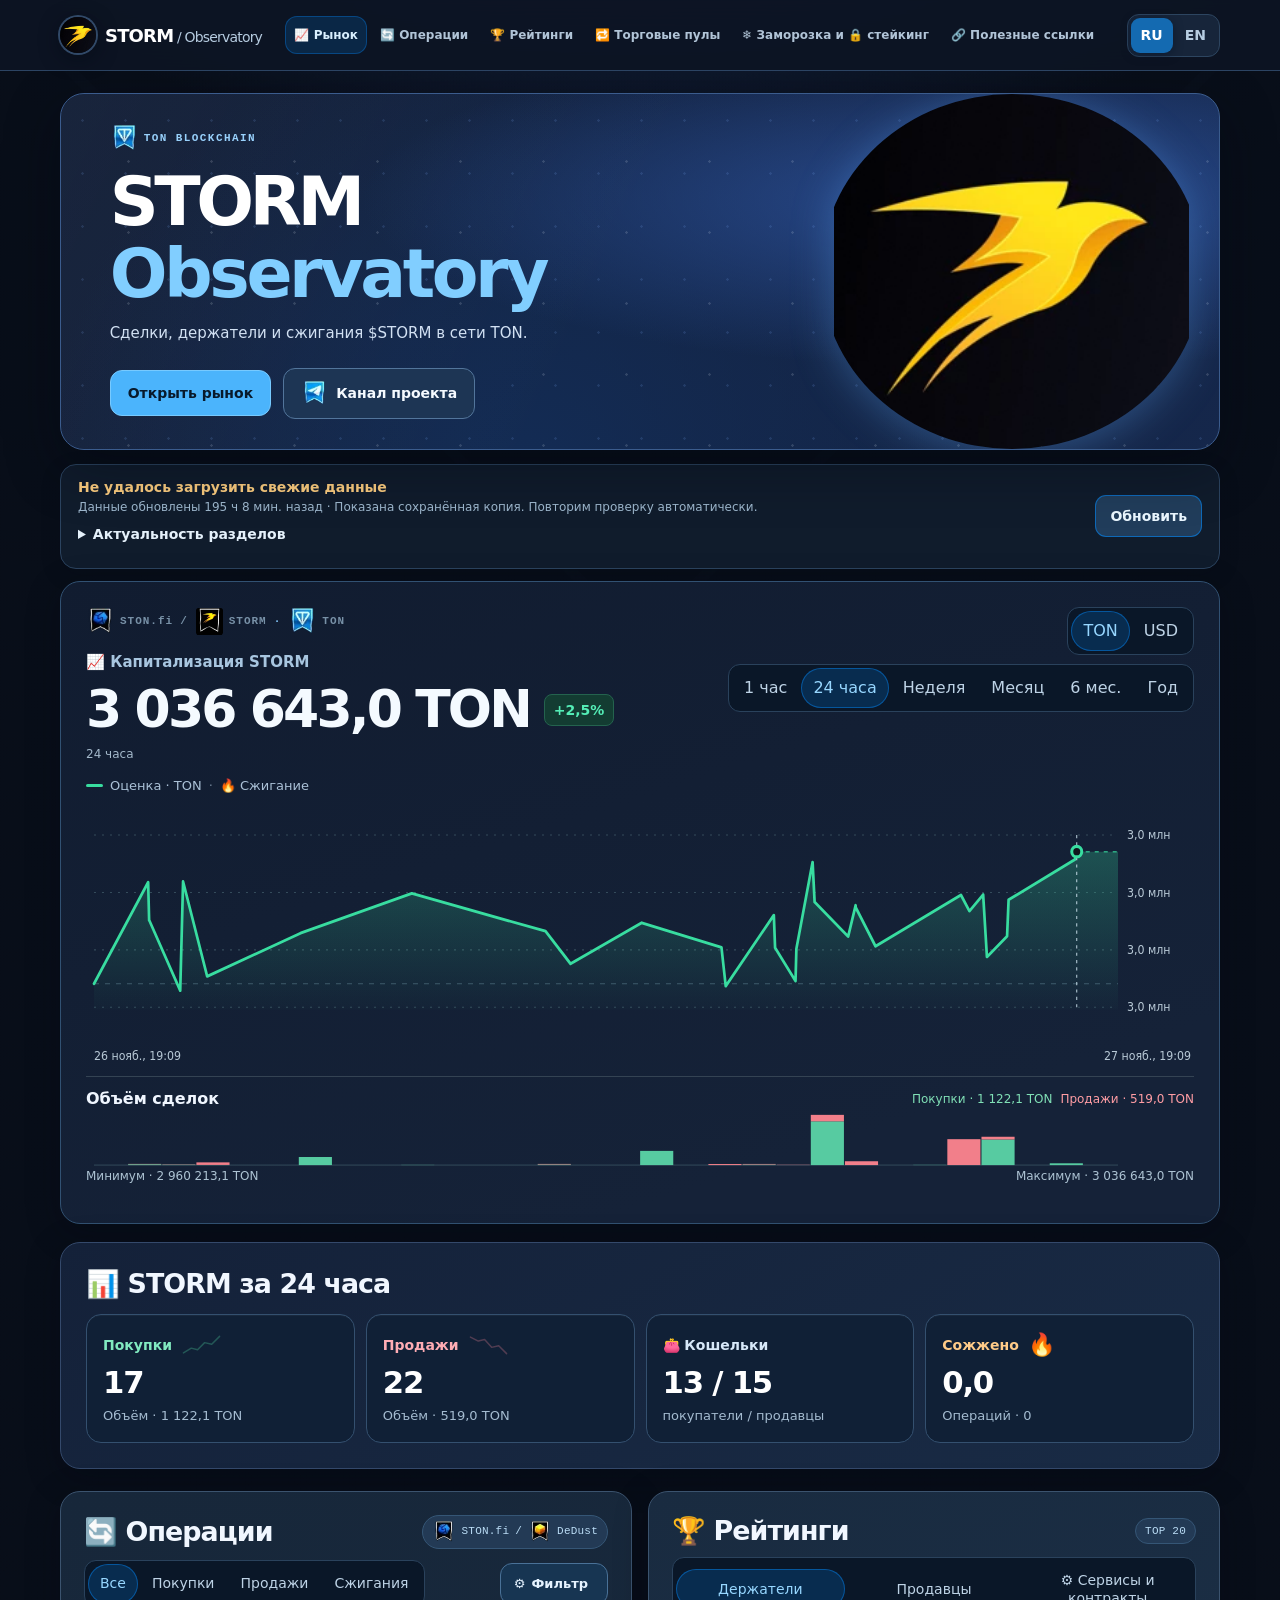
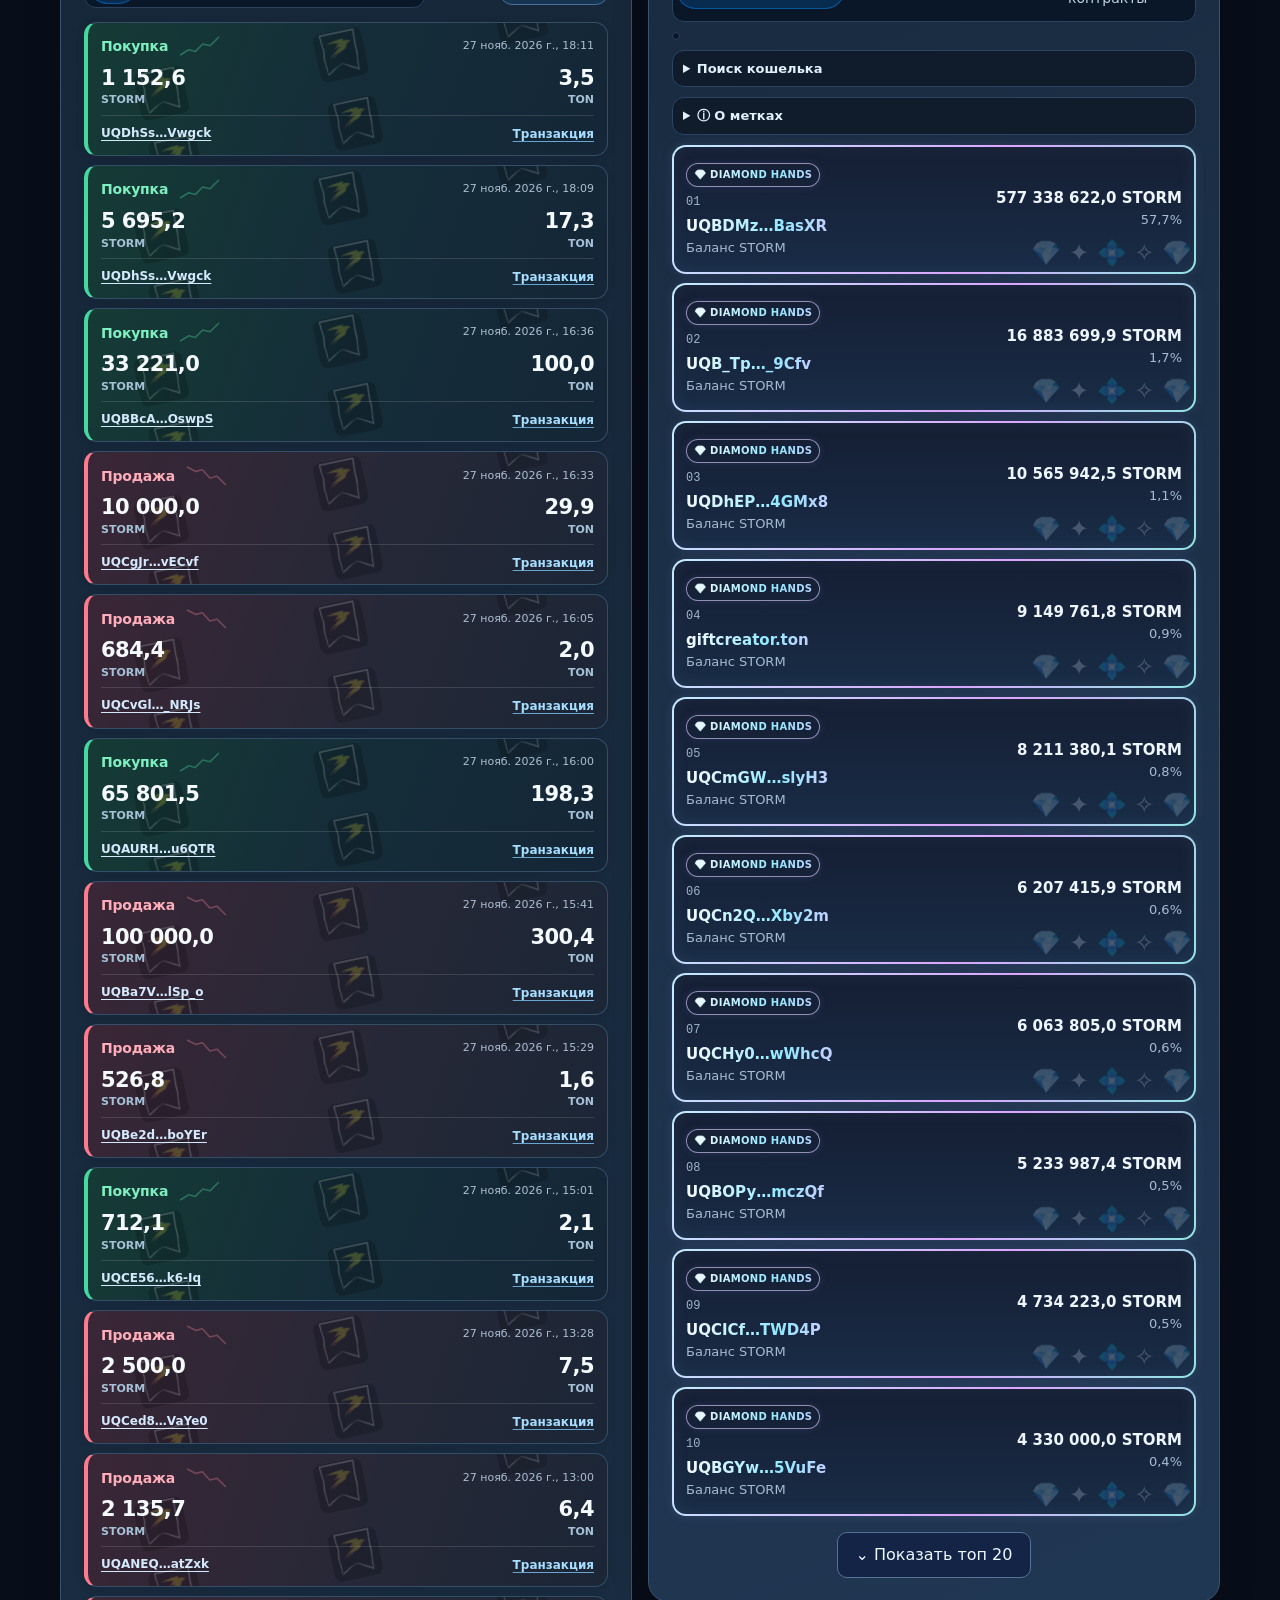
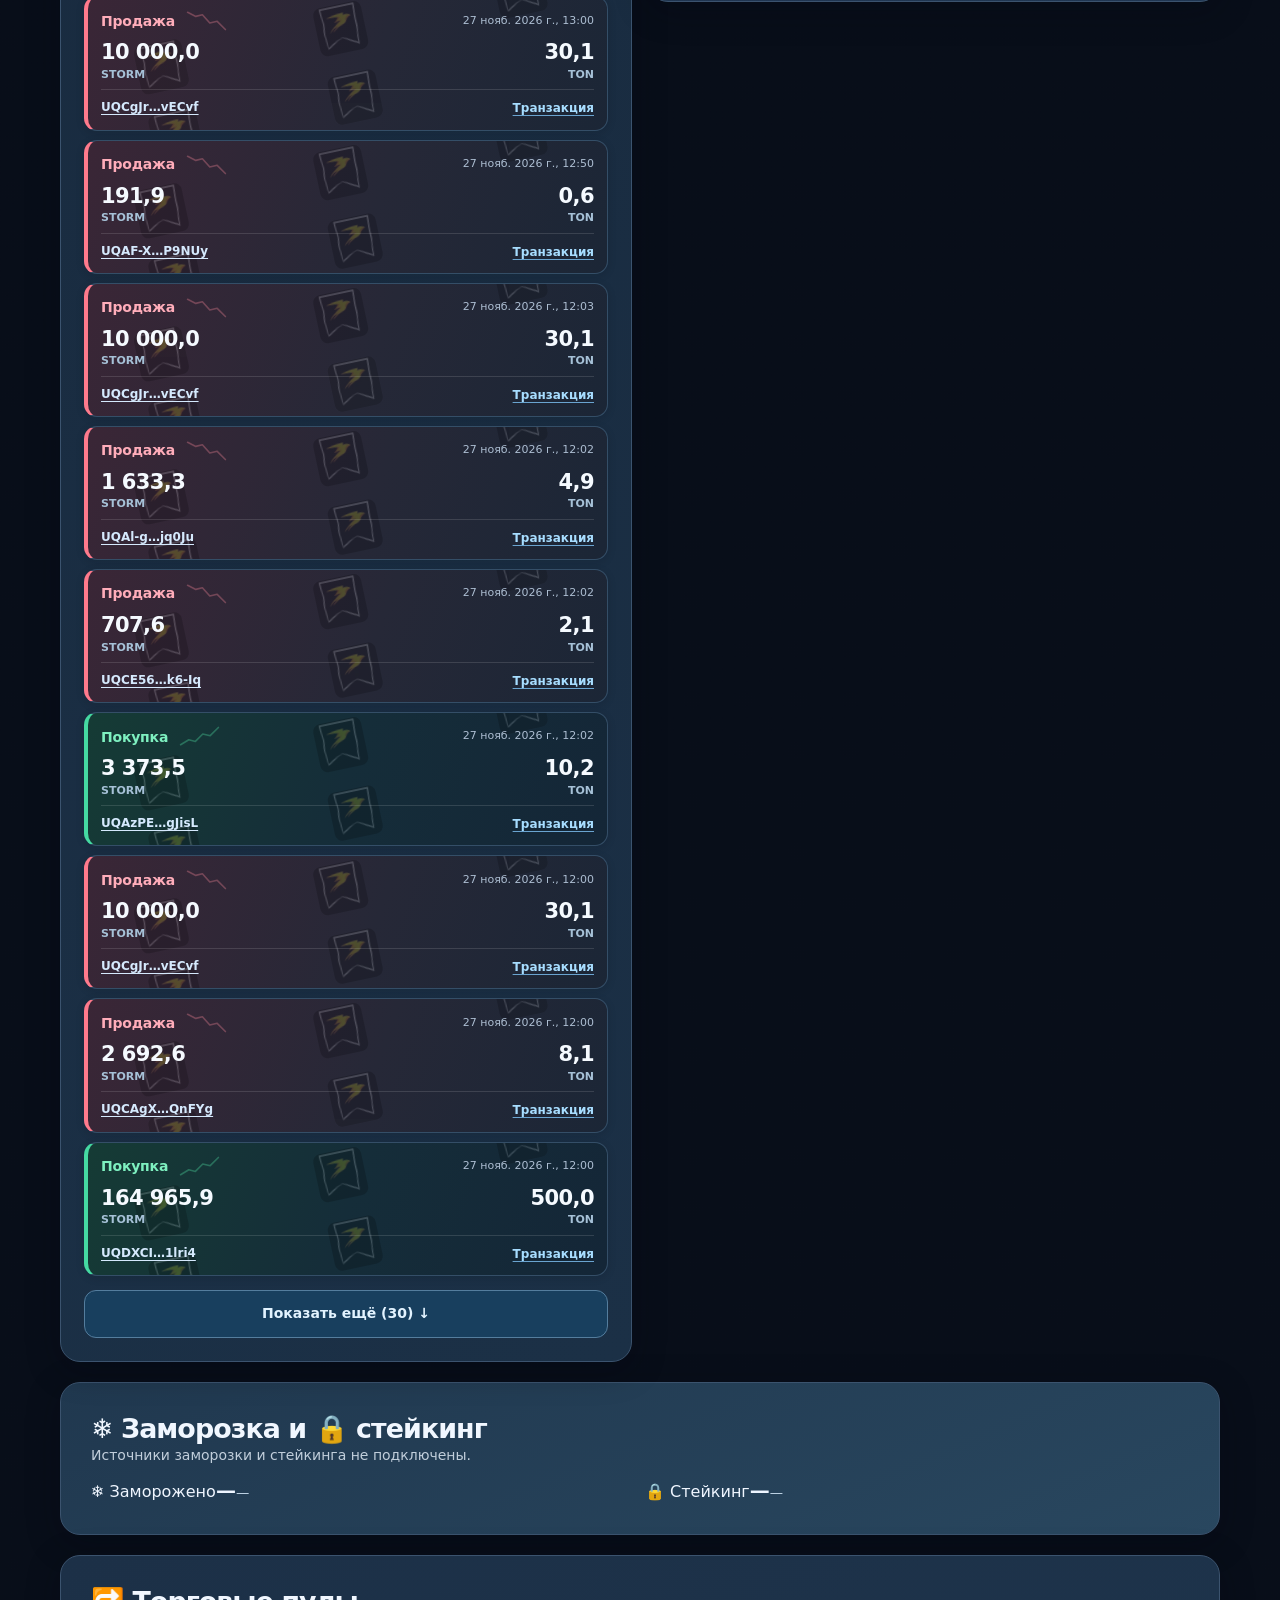
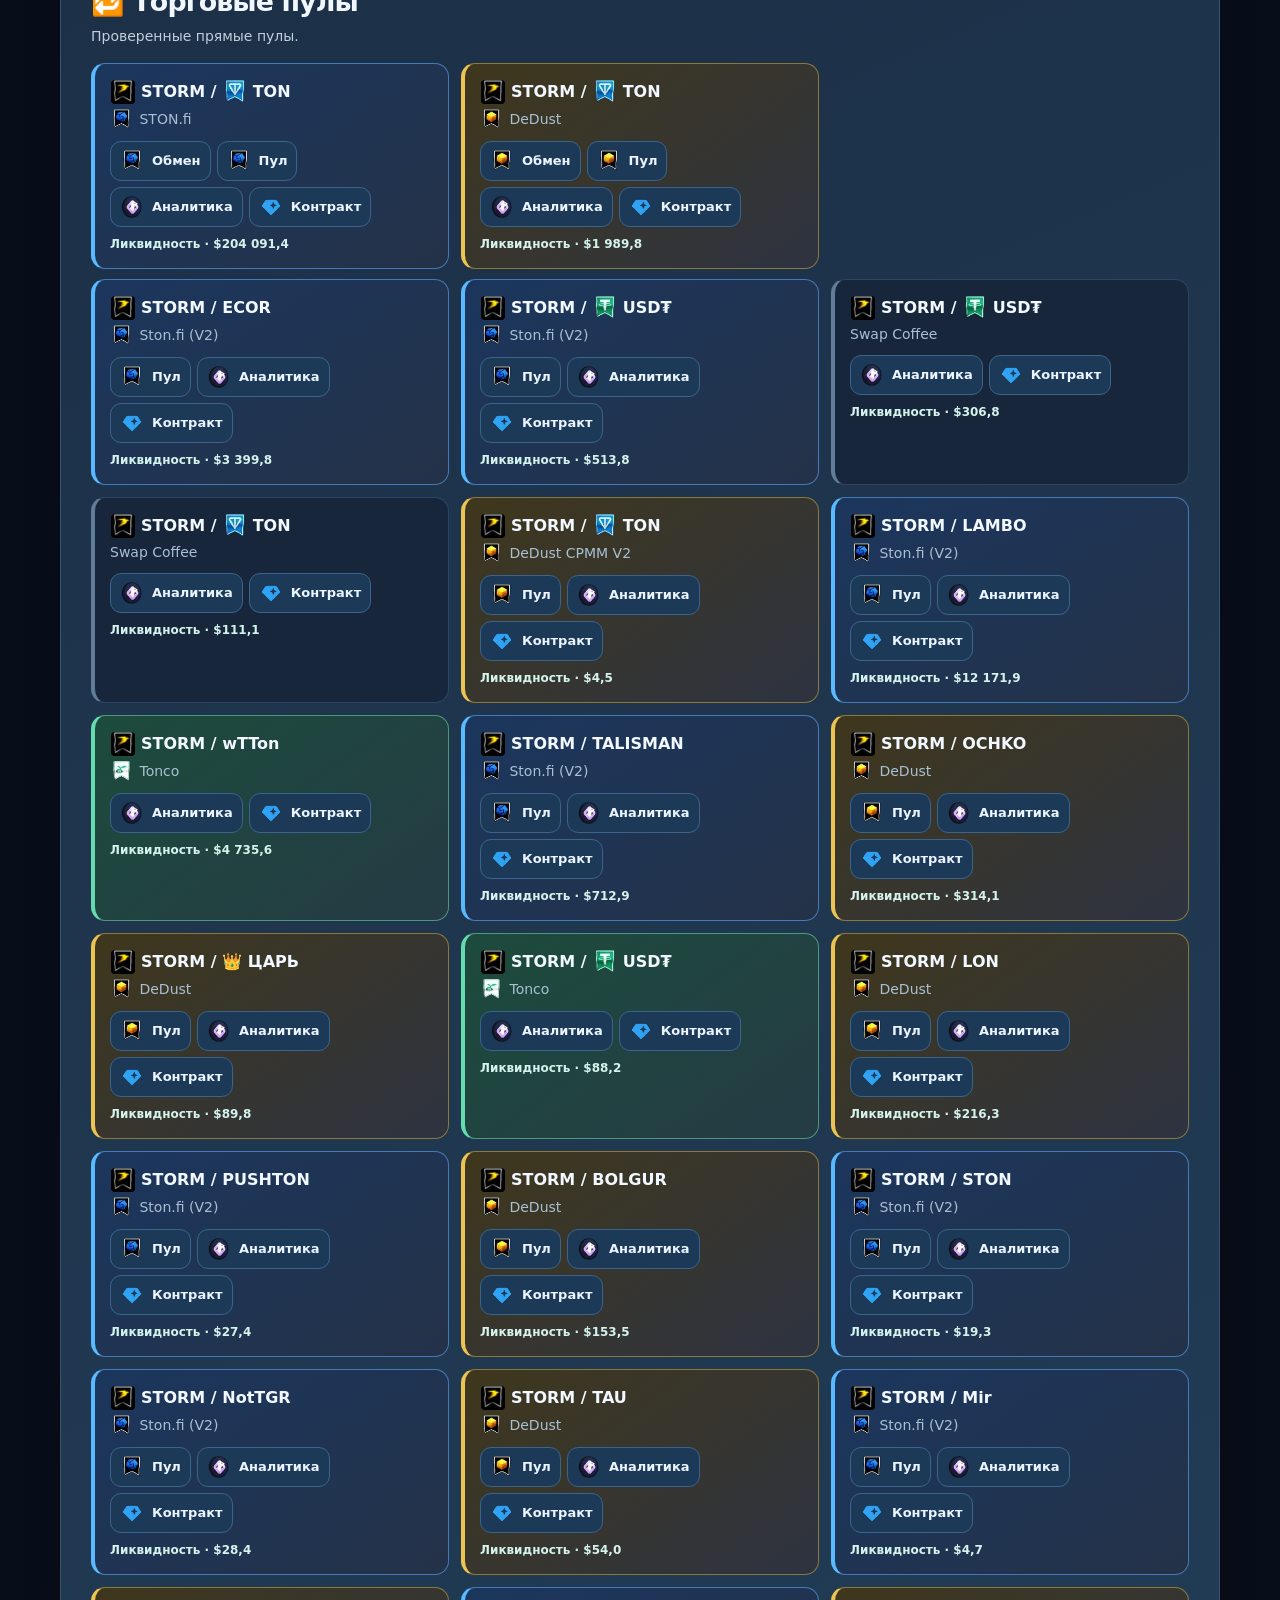
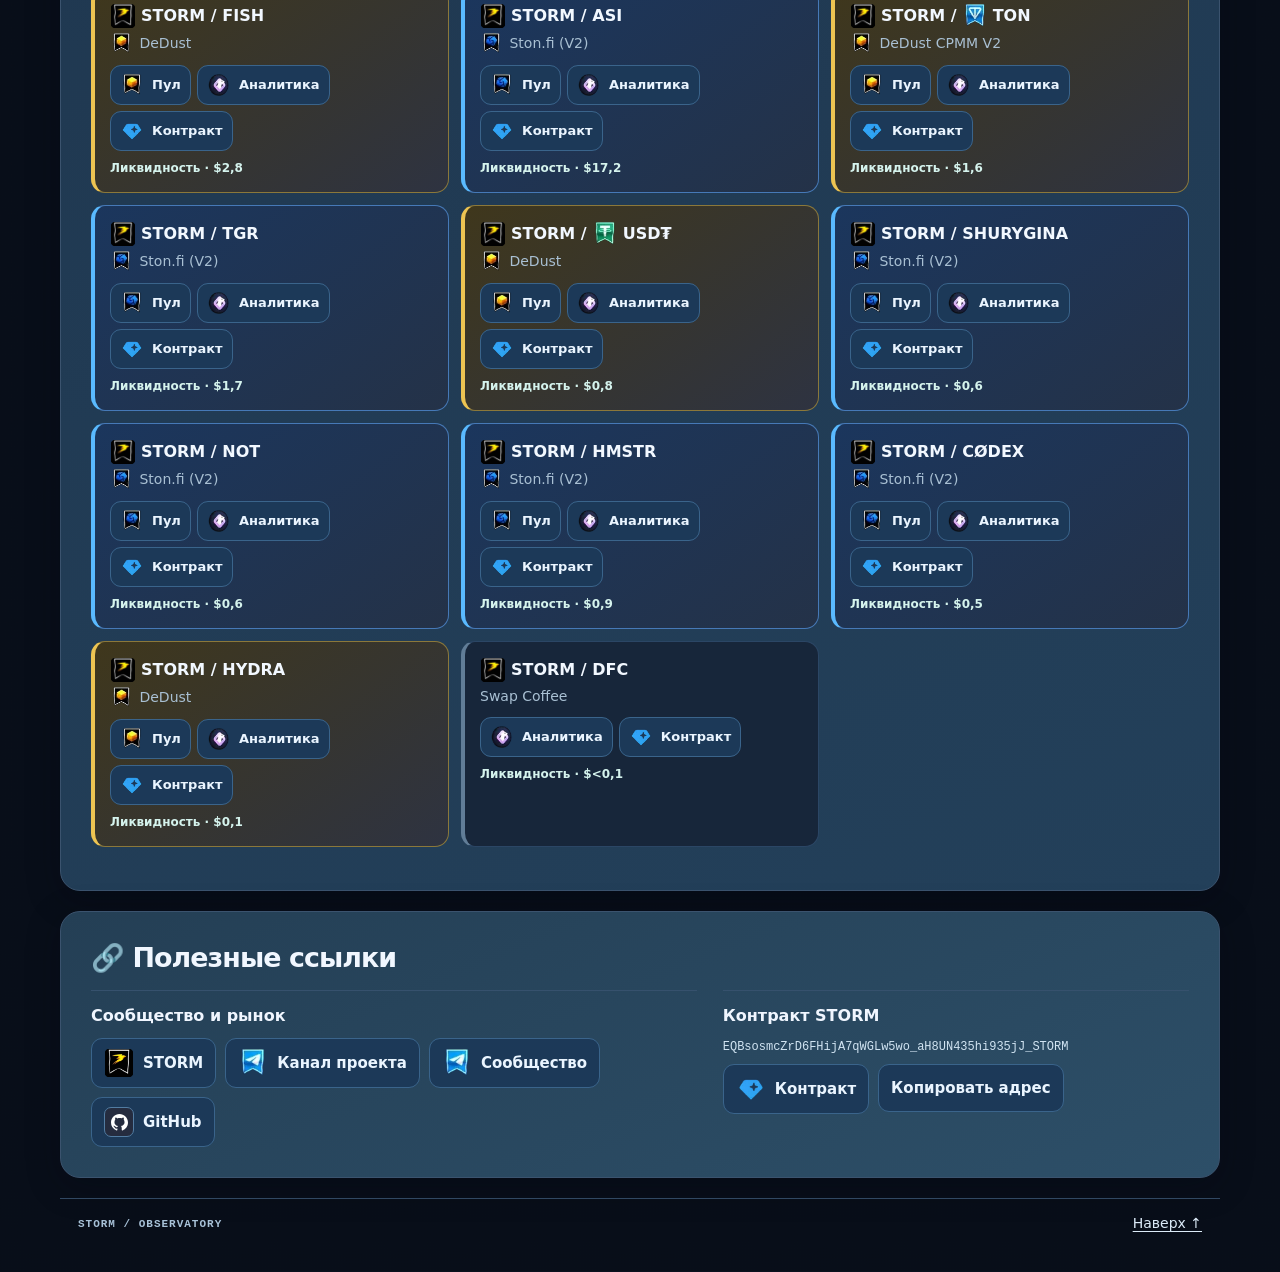
==== commit c0ef9413: "Refresh STORM snapshot" ====
--- a/index.html
+++ b/index.html
@@ -1145,7 +1145,7 @@
 <section id="links" class="panel resources"><h2 data-t="links"></h2><div class="resourcesGrid"><article><h3 data-t="projectResources"></h3><div class="resourceList"><a href="https://storm.tg" target="_blank" rel="noopener noreferrer">STORM</a><a href="https://t.me/storm_trade_news" target="_blank" rel="noopener noreferrer" data-t="projectChannel">Канал проекта</a><a href="https://t.me/storm_trade_fam" target="_blank" rel="noopener noreferrer" data-t="community">Сообщество</a><a href="https://github.com/Freebielife/STORM">GitHub</a></div></article><article><h3 data-t="contractLabel"></h3><p class="contract" id="contractAddress"></p><div class="resourceList"><a id="contract" data-t="exploreContract"></a><button id="copy"></button></div></article></div></section>
 <footer><span>STORM / OBSERVATORY</span><a href="#top" data-t="up"></a></footer></main>
 
-<script id="snapshot" type="application/json">{"schema":1,"token":"EQBsosmcZrD6FHijA7qWGLw5wo_aH8UN435hi935jJ_STORM","updated":1795772430,"errors":[],"refreshStatus":{"holders":{"attemptedAt":1795772308,"ok":true,"lastSuccess":1795772308},"burns":{"attemptedAt":1795772308,"ok":true,"lastSuccess":1795772308},"zeroBurns":{"attemptedAt":1795772308,"ok":true,"lastSuccess":1795772308},"trades":{"attemptedAt":1795772308,"ok":true,"lastSuccess":1795772308},"rates":{"attemptedAt":1795772308,"ok":true,"lastSuccess":1795772308},"pools":{"attemptedAt":1795772308,"ok":null},"identity":{"attemptedAt":1795772308,"ok":true,"lastSuccess":1795772308},"badges":{"attemptedAt":1795772308,"ok":true,"lastSuccess":1795772308},"domains":{"attemptedAt":1795772308,"ok":true,"lastSuccess":1795772308},"fragmentNumbers":{"attemptedAt":1795772308,"ok":true,"lastSuccess":1795772308}},"holders":{"totalSupply":"999998863.966057904","holderCount":26052,"holders":[{"wallet":"0:43333629b8799b9888da4b16981942c59ff16eb6b66b521aecd26882e09d016a","name":null,"tokenAmount":"577338622.000099995","share":57.73392778771158},{"wallet":"0:da0beb83e10d069139c6f655ea3dbe472a0c94865cdc41524e1c90e70f254d51","name":"stormstaking.ton","tokenAmount":"193659844.942726267","share":19.36600649471333},{"wallet":"0:720032f945ad9d95dacc48172d81f4a6d97d96d4feb53555b64580dbf1e24d24","name":null,"tokenAmount":"34479078.992184316","share":3.447911816163284},{"wallet":"0:d887d0e2d1c4fc4126e71c970d33ab1896940000eae703bb1ab6cecc830777e3","name":null,"tokenAmount":"23384414.807992631","share":2.338444137351175},{"wallet":"0:7f4e9a326ed0f327d232d746f96c1e1ebe87596436bbfa4d9e0da57b0856bff4","name":null,"tokenAmount":"16923617.161065507","share":1.6923636386890866},{"wallet":"0:e110f10d4ca65c7dffbded15f5b28d760ce967f281d5386e7ce961e24f2ff818","name":null,"tokenAmount":"10565942.5","share":1.0565954503282946},{"wallet":"0:54789fbe5bfd5d24c3a77bf09ea1dcb41519e565a60e87a659c7d13859bedaba","name":null,"tokenAmount":"9326695.677575872","share":0.9326706273030766},{"wallet":"0:fb20d5e32093b76fd5ec5ed2016344d0374bff79cc091acf56adc6462e107648","name":"giftcreator.ton","tokenAmount":"9149761.803036052","share":0.9149772197487831},{"wallet":"0:a6196bc67269fb88297c0c79f7b049e4bb92834b6f4de45cfc281d6fad016c97","name":null,"tokenAmount":"8211380.105506924","share":0.8211389433924032},{"wallet":"0:a7d907f95f144aa33bd72d46d80cf00d63861628be9295a98aae0e02bca9176f","name":null,"tokenAmount":"6207415.898395003","share":0.6207422950238167},{"wallet":"0:87cb4b640d5e1779141ceb0e99d4a7b26faa32cb8ce4e216be91238ccaec305a","name":null,"tokenAmount":"6063805","share":0.6063811888696125},{"wallet":"0:3cd92c5ec7167fcc8eb4ad06e8ad43818801e272c1855a6c8d1341d32ae40e0e","name":null,"tokenAmount":"5340393.138373879","share":0.534039920524864},{"wallet":"0:4e3f2e1623e87590c983f98c8d31e58c65257ddf0035a04cd0bf5e5281b42673","name":null,"tokenAmount":"5233987.435524301","share":0.5233993381518435},{"wallet":"0:8809fc833ee548ff816833951354edcc7f47b79a40e4f30590e0dda6cc92d358","name":null,"tokenAmount":"4734223.04225617","share":0.47342284205003454},{"wallet":"0:466300da5e0e4cb09e1a03ac7e8f2855b60960ab349e957d318fe3b6ebbd7956","name":null,"tokenAmount":"4330000","share":0.43300049190325574},{"wallet":"0:26512ee4fb5fce451b2e1a339e3c5eec360b4110deeeb00cef3decfddde5d3fc","name":null,"tokenAmount":"3035231.06494818","share":0.3035234513077609},{"wallet":"0:9832bd45a3166e6ea399ea769891c40f68278f07f9f4e4801571f110604c9d2b","name":null,"tokenAmount":"2966700","share":0.29667033702757245},{"wallet":"0:b9fa0ddf3a9ff62c904f7835f7463fe35b5dd614b42d8b2f91a6648c85ee6f0b","name":null,"tokenAmount":"2966324.051813299","share":0.29663274216619334},{"wallet":"0:fb04b14ec36f4acc97acd055bf678de674f10c191f88e8ef530e61ba90902c1f","name":null,"tokenAmount":"2897900.708528448","share":0.28979040006457535},{"wallet":"0:ec77da33c490eb22c3c6a8f3cd591f50a9fc6e59b21345ef22db02bf8d30c6f9","name":null,"tokenAmount":"2734144.4","share":0.27341475060843695},{"wallet":"0:aacf9f41e8324d765f304c385f95eefea9fb0b300336ec1cb54c19f66002a636","name":null,"tokenAmount":"2584388.032154698","share":0.25843909681105576},{"wallet":"0:58d953d745bb4ce18ce79ca44fd6474b4a2683ff61efafcf4564f8ffce5a1aa2","name":null,"tokenAmount":"2421556.589792902","share":0.2421559340766506},{"wallet":"0:6c70fde1f37bd925eee42df6110af1af15143dd4ca031c45f09ae96ee7d6f6ed","name":null,"tokenAmount":"2128656.481145151","share":0.2128658899373912},{"wallet":"0:3b1b2fd672801e0505f670b668c8ad1482047ab898b617f6d57e3a6ea5b31e98","name":null,"tokenAmount":"2038572.227693186","share":0.2038574543583061},{"wallet":"0:56c41b49817c14165156189d8a115cb82738e3da53978103f3638955eb95df4b","name":null,"tokenAmount":"1889032.74074069","share":0.1889034886748439},{"wallet":"0:5793ed729536e4ee55893ffeea0534641549a28b43eaf5aa48835eecc11d24f5","name":null,"tokenAmount":"1865609.6001","share":0.1865611719498236},{"wallet":"0:07dee4afa8d8528d0f4557b9be55b8e45a7cafce790d7aad823b34c75ecbf2c9","name":null,"tokenAmount":"1608848.21515387","share":0.16088500428621264},{"wallet":"0:b496b8f73b469ff06a2d89e62c4d70a103fc228c821537b49dff092060bc281f","name":null,"tokenAmount":"1396233.11","share":0.1396234696170006},{"wallet":"0:825efdd24b471e00b8f11006c48db457944e0691ee98cfcf5552b1c357e59f8a","name":null,"tokenAmount":"1375000","share":0.1375001562048445},{"wallet":"0:bfab78da54a6a77f0a40c6083ff1f93686da5d049326bca1a59d64e56c635eed","name":"stormtrade.ton","tokenAmount":"1360381.88786964","share":0.13603834333113946},{"wallet":"0:0f4a9c8f1b9238f3be0832c42bccac1383a490a9243ade54515ae13da49ef0fe","name":null,"tokenAmount":"1152015.55503234","share":0.11520168637625991},{"wallet":"0:4fe0204c9cebda7fe9551fabcb93a018e7c0090d7648d0e7e820aa8a5b4e03b9","name":null,"tokenAmount":"1124877.229046023","share":0.11248785069461877},{"wallet":"0:9b5d3e1d910a0bda69166e0f84a7d69184dda3a41a74fececd6fd1974f4abdee","name":null,"tokenAmount":"1090624.999999766","share":0.10906262389881917},{"wallet":"0:b4e41a202c4b66647705d1b1d645cc407908408d0ebd3f756fd6601366965a5f","name":null,"tokenAmount":"1039948.755662581","share":0.10399499370810077},{"wallet":"0:94fea18817a298e28d7320de7af70ef3f71edc31fd54b10350e41034a04b495e","name":null,"tokenAmount":"881710.266944505","share":0.08817112685984332},{"wallet":"0:c1e8ef4153d279a15974d6e0a19390662f38c15a4403e7066e5c0314e3db999a","name":null,"tokenAmount":"804615.750448741","share":0.08046166645205823},{"wallet":"0:6003810e86b40292d89f00ae4764078e10b1c9cc8343c3f70215fa460505fa17","name":null,"tokenAmount":"788205.352872988","share":0.07882062483020394},{"wallet":"0:b3b50ef1551dcf15a31a9208d8001d10a09b167512cab353b6cd6211cc22366d","name":"tonsocial.ton","tokenAmount":"783865.503278903","share":0.07838663937777324},{"wallet":"0:99196e6d8f8f40f4e3e3335c4a85799993540d2b043f5da57116a6dc7337ed77","name":null,"tokenAmount":"725111.163068641","share":0.07251119868204699},{"wallet":"0:294615fb4394819d63e0bc026e3ffccfc5c2d55b54b1ae5282a177f15248b63f","name":"kztg.ton","tokenAmount":"683936.497458404","share":0.0683937274434362},{"wallet":"0:1382fdfe1e140b7dc7101acbd090bd0445069fac696f07062a19b01485b7274f","name":null,"tokenAmount":"626163.6","share":0.0626164311343911},{"wallet":"0:b63da627a3516d6d688fbf1333a262d2f3b80996c8faf2af9b6a68bdef86968d","name":null,"tokenAmount":"616167","share":0.06161676999874212},{"wallet":"0:e1e681cfbdf4703eed9b3910460a82c43b859064a2f87e4e430f583275e346f6","name":null,"tokenAmount":"579151.07149123","share":0.057915172942725225},{"wallet":"0:23cdbc47c8f17f86ef0879c84373ec76f19eec7e251131ffe015b045be4de211","name":null,"tokenAmount":"558925.11088","share":0.05589257458386184},{"wallet":"0:d24c49ad3d9870675e7ad0b3c3468615473418c21e1a15e35c9087cb7ebaf4c4","name":null,"tokenAmount":"557806","share":0.0557806633687269},{"wallet":"0:f7c2fed33d525b33f9db283e237c8e91b62512f895ac48df49e4e30db1896929","name":null,"tokenAmount":"546864.2","share":0.05468648212569987},{"wallet":"0:668d0d82eee6257018fe8ec9e179e9966a6f5804754c1f98779c5038d16de8d3","name":null,"tokenAmount":"529199.878418429","share":0.0529200479608136},{"wallet":"0:e2e0df769417a45b1cca1ee49255380fb413c7337cc336b7bd48c4e99095db66","name":"hiai.ton","tokenAmount":"500009.326485507","share":0.05000098945137185},{"wallet":"0:ee69ee11d3007eedad6bb02053718cf60c60ed3d457e224e79b156eecd1b198d","name":null,"tokenAmount":"474207.632573","share":0.04742081712895782},{"wallet":"0:188fe26cb049307ae50220fab55917600cb5a0177c0ffc83120e26fc0e2d2bb5","name":null,"tokenAmount":"464833","share":0.04648335280666653},{"wallet":"0:f6f95487fccd1f4e2ccab547a4d8e1b9b02952eabb54eb69fc4a2df70eb22384","name":null,"tokenAmount":"455474.99287497","share":0.04554755103106095},{"wallet":"0:57c51fcbbe24a601aab3042bbb501f631e815063e669191f35956b71cf105f70","name":null,"tokenAmount":"450000","share":0.04500005112158547},{"wallet":"0:715e63e44fb12ef6ed0b2f3155d0aa51935d5f6417bc5ec1fd0d12190ee85a9b","name":"mintsmaster.ton","tokenAmount":"446766.593219428","share":0.044676710076201866},{"wallet":"0:01a92a3ff6c7340369ee44de5f7ad99c170754b3861e23c5bf60f235cefefdab","name":null,"tokenAmount":"434379.193766293","share":0.043437968723636144},{"wallet":"0:a5d63a8e73a240ef84d4149391c6b5e34e9f738e3fcafc17364b725b6cfed98a","name":null,"tokenAmount":"379173.145674168","share":0.03791735764282208},{"wallet":"0:56006ea79ca439d4704e4fde40c8acde0fec6e873702c31e092438101d74cfe9","name":null,"tokenAmount":"375724.036778583","share":0.03757244636143266},{"wallet":"0:23b0dc1eb2c374d217bd367c1c22efe0946a1095cfb8e6cd6f5720d253e63963","name":null,"tokenAmount":"367593.156362056","share":0.03675935739608329},{"wallet":"0:8cbdddd8952763eb5072834d9e773d5db44174bf97909d49d564e47a0cc24e24","name":null,"tokenAmount":"367507.42592588","share":0.03675078434272641},{"wallet":"0:732fbc5689eaa09d8202a9bdf8a487fe13a4152dff808ea7ee796e9e06e5d103","name":null,"tokenAmount":"353637.057586573","share":0.035363745933073},{"wallet":"0:c9fba3e059abe2a6097ab8a18f4886a4fe29fff3e7c5a956612a02a4d4ba4a48","name":null,"tokenAmount":"351579.747244373","share":0.035158014665135295},{"wallet":"0:d7088fe5d3e77269c0ef53ddf37400d48ef3737ff47291ff00ae1659f317f596","name":"dentist.ton","tokenAmount":"349419.081609981","share":0.03494194785623687},{"wallet":"0:45edc6f452eab83774bb289257dd2bd8b53c5d275e7b0fd4496258b9e6735434","name":null,"tokenAmount":"337768.536725167","share":0.03377689204421252},{"wallet":"0:5aed569ae36751c5fd84d63d5be227cd9a443cdc70c597019d03c2f2b67ae54a","name":null,"tokenAmount":"326698.13070188","share":0.032669850184246695},{"wallet":"0:970da9bda0b024ba67870e7c8bd1bb8c561d909a89cbd20da09f6cf801dd3afa","name":null,"tokenAmount":"326264.946035084","share":0.03262653166835579},{"wallet":"0:2f3db09c94ae192bd29447ad8862dfb80e82d8dfec375c1572acbda451fba07c","name":null,"tokenAmount":"321564.889968246","share":0.03215652552772906},{"wallet":"0:c1c2694adde87130532b98e124c381a61cefa033b2841072285aa1f30ab9bc2b","name":null,"tokenAmount":"305174.497981798","share":0.03051748446707798},{"wallet":"0:2e231225522d8269b344f37eb2eee38ba9e8be6a7466fdd5078d343d83f89bba","name":null,"tokenAmount":"303097.55945445","share":0.030309790378395648},{"wallet":"0:50d21dabd612ee13a4ecaa7e289262adf060e62240ab946f3c00a651539becd5","name":null,"tokenAmount":"300000.001013849","share":0.030000034182441994},{"wallet":"0:424d56012115f3f0b7d5ae4de38411cf34c6fa8cbd61c46e5ac9dffb94f0ba30","name":null,"tokenAmount":"294962.254249341","share":0.029496258933685415},{"wallet":"0:29e705cac33370ddde00354cef4e589ccafe7a46be87b0cc41d43d9fd0cfe4b4","name":null,"tokenAmount":"292405.4","share":0.02924057321828366},{"wallet":"0:98cb23cd7ac1dc573eecbda20038e57723b590908c8dc5ae9cdd3576fdd55d2d","name":null,"tokenAmount":"286902","share":0.02869023259307803},{"wallet":"0:c921a3744ea7f712d3a73be4c3062e0a159f23a3569a6f6bbbd92f59f5643d92","name":null,"tokenAmount":"276535.935391415","share":0.02765362495459807},{"wallet":"0:bf06c3eb849582822d6e51acd69bb3fa3260606a5fafd2b3d3a1a499e7d1dafa","name":null,"tokenAmount":"265630.382090238","share":0.02656306838557109},{"wallet":"0:7cfca73b26a1d7346358342ada1d82f0849c2a9ad27db2136d2be3e87e675b3e","name":null,"tokenAmount":"260838.539118409","share":0.026083883544017947},{"wallet":"0:dfba4e7b0a984a46df571c913c96b61050e29f148cdd4e0a89023eb221e89102","name":null,"tokenAmount":"260193.717578072","share":0.026019401316730247},{"wallet":"0:0c0c32361e6dc13fe8cbd5ebc1a7e723150c490af445993dd595ff3cdcbb60d1","name":null,"tokenAmount":"256511.836095173","share":0.02565121275016564},{"wallet":"0:bdf0e3bf56aef52c3787fb16d2d079f8f651ababf49127c6d1dd200b1028ea23","name":null,"tokenAmount":"255787","share":0.025578729058304404},{"wallet":"0:f12ce1e995149326e7a23c093d71ae03d22cbaa97a40d8c1f78e02a9deb354ce","name":null,"tokenAmount":"247067.637519636","share":0.02470679181971771},{"wallet":"0:ddc3868bad911c3e6c6cb12798e11185c2a81c108a1f43118e6938d758d67241","name":null,"tokenAmount":"237071.18833097","share":0.02370714576521926},{"wallet":"0:eaa54cd49ba3a037284f388b18440d2e20ef5699d87a729b14929b085ffdbebf","name":null,"tokenAmount":"236863.94","share":0.02368642090857812},{"wallet":"0:9ba77e56df1fc01bf2583f61666c12a6d5cccf8b62fdf8127edbfaf4126f9de6","name":null,"tokenAmount":"236839.010696529","share":0.023683927975398963},{"wallet":"0:a6b406b629866d817e190adfd4165292eb5f748211944a34c8b9c6ee7c8a66b1","name":null,"tokenAmount":"236104.04644559","share":0.023610431466810532},{"wallet":"0:071ac4daa1720e02e7eb68597814be65e1af00dcee595f390a065194c99cde6f","name":null,"tokenAmount":"232409","share":0.023240926402481238},{"wallet":"0:28092abdd9df1e508f6ee693b6ed43f01ff7bccf7a91cceb66bb76d4d9c6a197","name":null,"tokenAmount":"232409","share":0.023240926402481238},{"wallet":"0:334e675e61c4eac0d630618ffff43a512086d1af07c12fe40e913b68461e80c3","name":null,"tokenAmount":"232409","share":0.023240926402481238},{"wallet":"0:91c69cdfee9a462f421ba0af73d348ac479dbbbff9c033b65291f6273191d2d3","name":null,"tokenAmount":"229641.20370364","share":0.02296414645841383},{"wallet":"0:62afa49a1de8c0d2a44e2fe0753f1f3f411393dddd438a70ed9cc21b45d945c8","name":null,"tokenAmount":"226223.39030612","share":0.022622364730386185},{"wallet":"0:f9164cd673c8d9dd40bfa64623092af250475fd7207782eba14ae71acc3a1cf7","name":null,"tokenAmount":"223228.377576","share":0.022322863117130186},{"wallet":"0:7b39673f61dfc7b7eb3eeaf69451d084ecd618499492e4a5957b81f599de6014","name":null,"tokenAmount":"222589.459071695","share":0.02225897119411629},{"wallet":"0:e41381634b6b90448944e81fd0bd8ab35a973d869fae0ef51d1b16e4f6246e3b","name":null,"tokenAmount":"218742.5","share":0.021874274849918687},{"wallet":"0:3ab6f3a30558c240cf7d3ee209fd53d51aaf99c8f615d44148c12b8f26c25d09","name":null,"tokenAmount":"218738","share":0.02187382484940747},{"wallet":"0:be262dfa6e5a2635d6ad17e60ad25f692363bfaff47b309ff772f80c3ea66f03","name":null,"tokenAmount":"217447.545792149","share":0.021744779282022227},{"wallet":"0:4d40e452b3c9823ff225b1fb23f2d08cbf1a702c62a4c25ad13d0959be2d1ad6","name":null,"tokenAmount":"212112.243455725","share":0.021211248442270684},{"wallet":"0:f26a7b59c97a6df8620ca4979d40aa98ba4814aedf82266a4876bc638a4ea42e","name":null,"tokenAmount":"207312.809","share":0.02073130445146552},{"wallet":"0:3f0c30675fc2baeb73dc735edfcf2d91b770c5f3d5ab2a3ed0a7009294477314","name":null,"tokenAmount":"206234.91538345","share":0.02062351496735801},{"wallet":"0:4d0809445f09e4160e4b40d3ce317261564bc380282fbf9054471eb2d96e7871","name":null,"tokenAmount":"203004.00560992","share":0.020300423622962274},{"wallet":"0:6528022fb75d194227990018dd2df1ae0c2af3b96a76a06ea1160ea78605ee25","name":null,"tokenAmount":"201069.670243053","share":0.02010698986652826},{"wallet":"0:36ef14e6b9f323e3e7c599617954c9955d1baf033c9a4c4ac70e02b8ba43ba25","name":null,"tokenAmount":"197406.46821882","share":0.019740669247952307},{"wallet":"0:f02879ec31ad092540abf9ba2b240e188c2f5d8e8b437349341c787f5ed81c97","name":null,"tokenAmount":"197121","share":0.01971212239364011},{"wallet":"0:2b174721dbf3224c701ee1cbb52cf97aca019f6e6729ac8e4881c9003bd6f1ea","name":null,"tokenAmount":"195435.326907598","share":0.019543554892901507}],"asOf":1795772308},"engineVersion":"1.3.0","methodology":{"valuation":"last observed swap in primary_pool times CURRENT total supply; not circulating market cap","primary_pool":"EQB95X5u5B7pfri4rtiB4yDkiMh2fssW_2iEOEFKfLmAeqVo","sellers":"sum of successful supported native TON swap sales; service roles excluded","holders":"balances excluding known services and identified contracts; unclassified accounts may remain until verified","burns":"accepted burn notifications and zero-address transfers shown as distinct evidence","usd":"historical TON/USD rate from CoinGecko","history":"incremental confirmed swaps; missing intervals remain partial"},"serviceRegistry":{"asOf":1795713582,"source":"https://github.com/tonkeeper/ton-assets/blob/main/accounts.json","sha256":"4286bd47e11399901a7d713c9e98a5dba17300d76fe272f4f5d46110a84f4e2e","entries":{"0:ad8afecfacc248996885d8be6824280f9f3a7e54c2f6080b7971b9f556c280c4":"Crypto Bot","0:dddcd3cdad60af4c0d69389f567ad51d0c263fa4968d655ab424c69aadaf9322":"Wallet Bot 1","0:436a76c2794a88e3fbfec6b9c0374fc8db046f10868b835420d9937973a665d4":"Wallet Bot 2","0:6e814e6450e8c578067bb656298fb4d01397dd15018d7f34dc369eaba4c2111c":"Wallet Bot 3","0:5f00decb7da51881764dc3959cec60609045f6ca1b89e646bde49d492705d77f":"OKX 1","0:f15db2c62cd86aff0860d39c491fc73a31395fafeb5945e644498562260c782e":"OKX 2","0:e7e86da08742ed933434ffeb8f08a63c7e100ee842e25f599a9cbf0891574a6c":"OKX 3","0:0338def34b84c6ee9134a04ab1601450be446340a37ae259de57cb37bdb590cd":"OKX 4","0:a30a49ec725e9f57244b66af4c2da7ab76004b4fce80d3a34b1cd0c37762abce":"OKX 5","0:24da1e7b8da901e5b3dd0f98c397feb6e5a5ea483195a8b6bd0682cf2c5327ae":"OKX 6","0:7f2e84c723d8b6b6b1aacf810c8c26ab23c22022b464b87104b2d3065b0ea70b":"OKX 7","0:854ec4521efd52ad43bcf1988e4c44ebdf9a26ad18fa51abfdb685fc3b348a5c":"OKX 8","0:f9bdc0de461c1a2e002fada9550bbb095c8f9f73668d70c517a9cc7e050f8e5a":"OKX 9","0:9b9b739de2527ae72d21083f5198d710c7288453b4733e57ecadb2e189ac829c":"OKX 10","0:b31535e934db05bbc220267467903c8108bdabcbc2a06588838b726ddf589ef0":"FTX","0:57eb74407604a19f7e04005315ef70aeb7b675e6551977586756f6baf12125ee":"MEXC 1","0:1c7bd690f4f93de8b93db5790129dab65926c6e1fc9b57380089db5529516630":"MEXC 2","0:d887d0e2d1c4fc4126e71c970d33ab1896940000eae703bb1ab6cecc830777e3":"MEXC 3","0:7994848c1fcbcbc57a6a5a987b66eb424b8b54e10759b6b514a66b600c2b0eef":"EXMO","0:8d195793baad9a08c46dc353aebe999341dabd07721b9725f19e18abc3d10d92":"EXMO Cold Storage 1","0:26ab8ae763a3a7c3067d882b7b01cd5d37254cb8768f57b6a47c00028effc7b8":"EXMO Cold Storage 2","0:0130c77346e9ed82df677d107ad6a775c11f9c18f6a05c0dd17906b355850dad":"EXMO Deposit","0:342a359e38357c083968129fddddf049ef5c47315bfbef27505a356bf9f02d65":"CoinEx","0:555f3053e257130374bb831ae0e219e5e5f9ec0ca8f8a0d133369d3d690c64c2":"Huobi Deposit","0:85af78e8d035e920117cda654615cdf371d464480b629e110d3c5310d85ab362":"Huobi","0:80d4123841167ca989ac912443cc99a4b9c1a87584536427ff6fd85c92395ae9":"Kucoin 1","0:b37e57033db21d10b950e6143b658c10c3bf425bd193025960aef7f22dbcf4fc":"Kucoin 2","0:07ce60b7e5f255a88c3707f3fbc79e2cf924ed6b4b7d09c6324f0ba2338a48fa":"Kucoin 3","0:a14b1f452385b2bb984ad2c4441e1d23cae071fdfc096dfba53ebba3b6ff1d10":"lbank.info","0:75726a716f747e60b0371cb0d5d35471e8e1e931003fecc3a0961a8bd82c09c7":"xRocket Bot Cold Storage (Old)","0:c1dc654b598ab84cda4f12372efed8907cedf0901865a58649087373e01b1c24":"xRocket Bot (Old)","0:45614fee399c43d77bb597558791831bc0ee31754cbb2b5b1fbf5a3488ed9940":"xRocket Bot Cold Storage","0:011a8f0a0b36b779af033473274966666d1cd6fb4e77df679375fbd6f970d012":"xRocket Bot","0:c3f1da8ecda8f8cd42bace224ea3f1b6971eaa7f54c492d4d190527b4f573f7c":"Bybit 1","0:4a1f3ebcc66bdcefa90245bdf541a50ada1c688a487534b1587abffd93038834":"Bybit 2","0:cd525c15904d7b4027eae08b318624260f371ce8c9f4fcca0cdb7b583854107c":"Bybit 3","0:ae62a192da96e266161a702cc9f6de91c0c3441f17ceba51bc442dfb2031a30a":"Bybit 4","0:e3ce05c4da977132c24a3b102da8b5fbf2ea9173337b49de346e4a4b057f7579":"Bybit 5","0:e33ef85d174eb457c072d1ee10215b69ab9b64192f7421302ab1c8e26b7ad4bd":"Bybit 6","0:7f97f36dda3f7dedc9e12f8c09c4f89e7fbc17527ab3f67de4c3b155297a56e4":"Bybit 7","0:7d133d4e425c8e00de015513a44e66e6d163b21e71720aec7579965e5de28c55":"Bybit 8","0:f2dc1860686cd658987e2bed8216532d8c004460dadea907cc7d4ad7236c496b":"Bybit 9","0:4a1c20bc9a6f9294f75f1c87a7f383a8b73a483a2e6dcb3630ddbe78b3ccad00":"Bybit 10","0:008bb088e81e38d583826901093567027cc1575ec744ac354fa4eeec302d166d":"bit.com","0:1882478daef1b7ed200cbbdc201bd4ed0b24c2e5f1a4c7c15aeb7e3b1a759193":"Coinone Deposit","0:a4d2072b1edc1355fc7fbee0095beec7889a2d3cfaa9edcf2ce9e128631abbd6":"Coinone Withdrawal","0:f3f4ed0913ab555d023745058f1a6c55a49d4876593cb9bdab1f780a99b185bc":"Paribu","0:f9873509de5a2f97f7b2805f5f7aafab447f43c91e751cc8efabc6d2ea09d78a":"BingX","0:b496b8f73b469ff06a2d89e62c4d70a103fc228c821537b49dff092060bc281f":"Gate.io","0:60ff0b28e2b3839bef250a81be9f2e78a6265b980ec5d24df4e44bbff2c3fb25":"TIDEX","0:23eef28b6da5a368d6c0b8028fd5ed47c26758676bc9db1b5653caaadc969f91":"CWallet","0:00ffafa9fb3d4f837824436d19953c792be6632af73a9b82c4dc69ca07195087":"Matrixport","0:b58c73481f25a280f9705ab3424be850614d823256263ecfa049fa9fb917720d":"QMall","0:00b402b789e5626e1c61b50c5dbe2024426e92f16c0c2fb735396df96046b5fa":"BIT","0:2c54797319837b4c6d014fc991c1a8d4294dfd4d6cec4937e370f1f27db0423f":"Bitforex","0:6a5a76a1538cf9596590ec3708470649c342624bf92e63a6a7a15254ededa904":"Bitfinex","0:59b065c5d66261a5317660e96eee476aa6a11b749bdcbe8c0d1f3dbf24200d1c":"OMPFinex","0:3cd5ad54b190a71caab984b0f210e3742c7f2147b7e9073377d7c6b470017362":"Bitrue","0:6c53cd87cc0d33486db42c1c7fc03dfaeb2f7b815afc368ab1aee567edda3f72":"Coinspot","0:9a582c23266b8ea47eb71118a3c040d42b230b2266fecffe2d3cd390c0922c35":"BigOne","0:dd528505af15c6e5206bdd8f6c9a3b541f80ca98ae8a5066ab3ff8de1ff5e678":"Farhad Exchange","0:2b6f3cda567c385f0645486f3c665a451f56b2969d1be57d86eb77c6077a81d1":"BitTime","0:cdf7f0d7c09036f064272e3c429ed570be49ef29eb3a735b64bbc17915073732":"Bitget","0:e9c0a24ffaa6aa4f228890e71ae9550bfc53a6c57e643bc31c240e18727ac1ce":"Bitget2","0:336502faf83ef5b532d315ba71450b661c90e83fce64d8bc1fd2bf642f3555d9":"Bitget3","0:b308c7f9b4f596f6250175885972549871b05c70ed3619fd5a939401eea972e4":"Bitget4","0:e2d1df206b372db1f3b890e60d185b67aa0c9f1b6b6ff60a05091c8c01b40ac4":"Bitget5","0:7a0dc94da9f48b968dfb87be38d4fab7286288db7a04d3081feee177376d9089":"Bitget6","0:8785ef5ebb0fd24c6911d10f43c00961e9748fa54297a1ac517e3c5fe76bb0be":"Bitget7","0:213b6804c2082135a4a803da8e3b30cfed51aee9af2ad2100334b7f4711d3bcc":"Bitget8","0:573dfe99490a041703e977e4724135c5b8bea0bea67839612247451ca9d5c4cb":"Bitget9","0:de2519a527de7e1d4c1028bdb74e022b28a6e370e4fec3fc27d8d971308f99bb":"Bitget10","0:06476e580e250d0abec5c365a711833483c581d57b908be37d56bdb0e338c312":"Bitget11","0:c9959a997e1d4e4383d8db37b86d2101ce78dcf1f1b3904d9888fe572ef0efd4":"Bitget12","0:c07e51e5b694937758f45f4003071c84f4c4a68bdb168a22c3d6c8b89cd6186f":"Bitget13","0:1797a5c4c50a2b312ce9927ff6f12efd3b0b58ff311445118c2d2e64312b5d79":"Bitget14","0:6083005b354ab1c4785aa8ce8293ee5c9c182e9248f27e9c9074f35c16342083":"Bitget15","0:f99b14600ae44d2f12b178e8c6eabd78892ae82c5e45b6898f9deb7eb203f9c4":"Binance","0:8e91b50381c36dd42accdb51f5cb5d96848568b4924f8079b1a5ae7e10f43eda":"Binance Hot Wallet","0:ca1d9edeef40b3a9dbd9082f3767859547c3ce0bf641d09d58e33a3cf06fb309":"Binance Hot Wallet","0:a2faca7adfebd5c5970108d1f79065cef32b0c143fb13489066b684cdd7ee95c":"BitMart","0:5d5a830e48214791f4ab5352900c624d3bff3c5efd630196b180158eb789990f":"Nobitex","0:cad898b200a0934ee416c2039bbf3f5d7f1a323172875b3c19d378a6f540f7b1":"Nobitex","0:4532d5bcdfb05d3275cbf255bc91c3635cd48d63b719441581c5542a4750fdf5":"Nobitex","0:a32d52ced80a23fe4fe90ba94593ef686de03f9fbdaa069e642826a95234b982":"Nobitex","0:fac8ffcb6f89572a1232d59e91c65909ae408663fd2ceaecd35f35b5e9d670f4":"Bitpin1","0:c14ce5d772539be26fde315a505a1e0514104e76eef776f0b845e57df0557ddb":"Bitpin2","0:dd36441bf4aa8a6a6ecfd763efde1eb82dd86bdcfb1456b45ff4b73f87657184":"Bitpin3","0:402f5d4f4f8bea7b0bd511b9d3771834c1a22bbbbc8a326035eb07aa24f5c9f9":"Crypto.com","0:ca6e8f2a3dfc875b8673d8677f3818c4b8c02d1aa481a86a0c61bd09f8269f1d":"Foxbit","0:60def37fb0e6f41b18a73c2496d96b25442344864ca0ed97189a6f37e2439c56":"Richamster","0:97ad93444915089e812238ff10abe9066d0b03ea3dba2a8630fb9c9f88aa455c":"Wallet in Telegram","0:1f5806c73d03bbc96eb7eebf16067f1f2e8e270cfa16d57001aa9eaf7456f008":"Wallet in Telegram","0:1b44ec553616b0e4551037038834bdf0bdaa1f0440e10f3331d9841585612a68":"Wallet in Telegram","0:cf06c94efdae26faaa1d85092fc4daee78eba09e69c36dac051c1d8ffde35f40":"Wallet in Telegram","0:91887059ba56a03790b0696d7a402ac0691dff62fcd398e813f97d3b2736fa58":"Wallet in Telegram","0:6db0f022632b6269f0d4dbf8ea60a8448bbc2bcfc6812e31af8cc6405c268af7":"Wallet in Telegram","0:dd6ff02c59634745529b99a8d5beeea9f6c38a9188e6a7e96a424e3820c8ac0a":"Wallet in Telegram","0:023895aef955024920a291c6f3715e291df1b3dd254eafa8b09e21a2d58d5897":"Wallet in Telegram","0:f5066318091a8cfb530ec732104ce38f7783d92a6679ffcc0ce0960b0e94c7d0":"Wallet in Telegram","0:0c5684355f5410a923fb7dd59314905dc7ff157b28c9130671c7a4f17007e898":"Wallet in Telegram","0:23fe558cdf44249381aef36472e64a5072a24ba97fb61b2f5791da6013aec92d":"Wallet in Telegram","0:b7be71ac1b40e436db36721d9c20e82d44e78fc1e86a8ad15e00b1cc16831dcf":"Wallet in Telegram","0:55b7223f04dd1f2e1b3f28e4ad628fe6cab60004f280fb0a58cd27fc590b2eac":"Wallet in Telegram","0:659dbf460831a72795c4a9a9872fb4a3e7fd302783068dae53e8f2a5c150084a":"Flipster Deposit","0:d0a6eb95408e95ce97b0ca597fc523ff4809523635e8f519e00fdcbdf42f0c54":"Flipster Withdrawal","0:ec85cfc7fd1009362e421b5a0141f510d6540107ab73e7829fda1ef9e97a75e3":"CryptoBot","0:817438e5b0e6eb113ab74d73fc95f7ec19247dbe6ee27a42c3d0164d614c3ca1":"Ourbit","0:66a1e72196d64d6faf48fa4b2ea861f67b0484d2d14a59caf701d8c286ce44e5":"OKX 11","0:419712bc541c4489d6f1c38a105722d293b8847fd54f2717ad69142911b8be5c":"Bitfinex 2","0:6c25b5f2fe5ef1a6a1978f611f61a50883fd50a0822b19176445fca931823263":"OKX 12","0:14de4b02647941779108b7b99be85596260ccde813351000055d744dd8aba04c":"CoinEx"}},"identity":{"byWallet":{"0:d887d0e2d1c4fc4126e71c970d33ab1896940000eae703bb1ab6cecc830777e3":{"role":"MEXC 3","serviceCategory":"custody","checked":1795713582,"domain":null,"linkedDigits":[],"activated":1717664112,"roleRegistry":true,"roleSource":"https://github.com/tonkeeper/ton-assets/blob/main/accounts.json","roleChecked":1795713582},"0:43333629b8799b9888da4b16981942c59ff16eb6b66b521aecd26882e09d016a":{"checked":1795713582,"domain":null,"linkedDigits":[],"role":null,"activated":1729850459},"0:da0beb83e10d069139c6f655ea3dbe472a0c94865cdc41524e1c90e70f254d51":{"checked":1795713582,"domain":"stormstaking.ton","linkedDigits":[],"role":"unclassified_contract","activated":null,"serviceCategory":"contract","roleSource":"https://tonapi.io/v2/accounts/0:da0beb83e10d069139c6f655ea3dbe472a0c94865cdc41524e1c90e70f254d51"},"0:720032f945ad9d95dacc48172d81f4a6d97d96d4feb53555b64580dbf1e24d24":{"checked":1795713582,"domain":null,"linkedDigits":[],"role":"STON.fi Router V2","activated":null,"serviceCategory":"router","roleSource":"https://tonapi.io/v2/accounts/0:720032f945ad9d95dacc48172d81f4a6d97d96d4feb53555b64580dbf1e24d24"},"0:d04805962910549b456752b9f2fbd362fdd7a86e2b34682e97a44b5a971c65fd":{"checked":1795713582,"domain":null,"linkedDigits":[],"role":null,"activated":1791973772},"0:8081761f119a6e34caac3da5ad4b130d940a451bddce495761340b9ceab2909c":{},"0:9220c6bb01f15dbb8840e81377ce3607d525733c28f0eb678bbdf0fbcf989d82":{},"0:01a5236f30e4c21a5f26a52719a9bb89f9e36433cf6bfce0ee56a6fc31faf62c":{},"0:a18cd7e3605090d007106c63522b241ae7565f0b9ac4f4272480ec5a0b222d38":{},"0:3915f3f15b4213e6362a81c71488ce04667096be3b2caa95cb442021aa08e596":{},"0:357b47c3628d40538ea9c6b19ff78df955ccf33bcfed2994a3e8576bfd92cded":{},"0:a026b0b00fda2266042338f2384f02e8986063a8e7c32118a159e4ed3caa2f10":{},"0:2a18ac1734f34579e6a6c2a9e738bb5799d21e7a73ef106895c00c34549a9167":{},"0:76b5740868b64b6d567c1c5f16ec181ef192000023cd4dc229e0ef612af2e1f6":{},"0:7321ea4a66c5e5e66c5adbc7707ee26de4c26a19c3af022feae163260f8ede3a":{},"0:5383a33d7ca5d7dbec51e67cbbad167857dc225b49fb50fc04ec698e5fe07c0e":{},"0:1444717cda3b1bc00d12d4c3f25ff5c45435fbe1d0e55b495ff1d5c221e6aee9":{},"0:9eb2a33f63a767a46bc44d5ba622641e022b329ec66cd2a7ef22e0b4f648a3ee":{},"0:30216f2a42379d332d5ad59b1f042e1e8dcee4caec62cbdbe2e85a0f2d9852fc":{},"0:2d5db9c6c0878b9bf94addd0e9091f0bd9f82e5c31273af0fb168dbf8e415213":{},"0:06e33ef1a363b5cde030690f4c110b4f0ba2107a710b83540bf3f3c55055792b":{},"0:368999cfe52c62876baf080cb761f93e1065073d0200074c9890b1ca222fefea":{},"0:2070273f862d1b7b62991af3fe4611f779ac96f2c63574e4e966d6ef08a99fd4":{},"0:1d335989e9fb0014af27db89d0e321e0e5efa8ea967df5af63cb472f1fd3a5af":{},"0:cb18380b5ad7e86d1d3da7b9ccb9bd6a2dd2b87078bc8ce391f16a63c19f571c":{},"0:e14ac9eee3f84b48bbb5fa21fa3a8898a4a6ca11c949cc46800f28ea85f095c2":{},"0:e596f87b1676896fdc09efff28ec1de5583b10b0c115e1c7162d0156c5be1cf0":{},"0:294615fb4394819d63e0bc026e3ffccfc5c2d55b54b1ae5282a177f15248b63f":{},"0:9e77cbc77efd7981cc9e2e3ac164e61cda01d4278944a9903d0f12285c711569":{},"0:014edc820f1523cc9335fe5e537618c9666e55732aca80bf30e372b584085340":{},"0:bac35b9eb71773f12ca3b04a0301f27f36bc3b8b4227026042ebbe389f47f897":{},"0:57f37cfbd9f7d96aab363ed8106078ede96424a1f9089b28ed47f4862c2fd782":{},"0:71f4ad7d7f7e4dc4a7bf9a8719b32be82096bdadf1b2602d7ddafc56d65eff53":{},"0:e2da1c7ecca58593be46cffc44387919d0e5ab055f4dd652cde6e5033642917c":{},"0:75717fa91e4039a1739b05ad6d6d6a393b1b907dacb10e5e2f8cdefe9b2e3ccd":{},"0:e110f10d4ca65c7dffbded15f5b28d760ce967f281d5386e7ce961e24f2ff818":{"checked":1795713582,"domain":null,"linkedDigits":[],"role":null,"activated":1712128853},"0:54789fbe5bfd5d24c3a77bf09ea1dcb41519e565a60e87a659c7d13859bedaba":{"checked":1795714497,"domain":null,"linkedDigits":[],"role":"unclassified_contract","activated":null,"serviceCategory":"contract","roleSource":"https://tonapi.io/v2/accounts/0:54789fbe5bfd5d24c3a77bf09ea1dcb41519e565a60e87a659c7d13859bedaba"},"0:fb20d5e32093b76fd5ec5ed2016344d0374bff79cc091acf56adc6462e107648":{"checked":1795741715,"domain":"giftcreator.ton","linkedDigits":[],"role":null,"activated":1737783941},"0:a6196bc67269fb88297c0c79f7b049e4bb92834b6f4de45cfc281d6fad016c97":{"checked":1795714497,"domain":null,"linkedDigits":[],"role":null,"activated":1738584893},"0:a7d907f95f144aa33bd72d46d80cf00d63861628be9295a98aae0e02bca9176f":{"checked":1795714497,"domain":null,"linkedDigits":[],"role":null,"activated":1703877899},"0:87cb4b640d5e1779141ceb0e99d4a7b26faa32cb8ce4e216be91238ccaec305a":{"checked":1795714497,"domain":null,"linkedDigits":[],"role":null,"activated":1713522329},"0:b9fa0ddf3a9ff62c904f7835f7463fe35b5dd614b42d8b2f91a6648c85ee6f0b":{"checked":1795714497,"domain":null,"linkedDigits":[],"role":null,"activated":1748416423},"0:3cd92c5ec7167fcc8eb4ad06e8ad43818801e272c1855a6c8d1341d32ae40e0e":{"checked":1795741715,"domain":null,"linkedDigits":[],"role":"unclassified_contract","activated":null,"serviceCategory":"contract","roleSource":"https://tonapi.io/v2/accounts/0:3cd92c5ec7167fcc8eb4ad06e8ad43818801e272c1855a6c8d1341d32ae40e0e"},"0:4e3f2e1623e87590c983f98c8d31e58c65257ddf0035a04cd0bf5e5281b42673":{"checked":1795741715,"domain":null,"linkedDigits":[],"role":null,"activated":1729074486},"0:8809fc833ee548ff816833951354edcc7f47b79a40e4f30590e0dda6cc92d358":{"checked":1795741715,"domain":null,"linkedDigits":[],"role":null,"activated":1790199688},"0:466300da5e0e4cb09e1a03ac7e8f2855b60960ab349e957d318fe3b6ebbd7956":{"checked":1795741715,"domain":null,"linkedDigits":[],"role":null,"activated":1707078305},"0:26512ee4fb5fce451b2e1a339e3c5eec360b4110deeeb00cef3decfddde5d3fc":{"checked":1795772308,"domain":null,"linkedDigits":[],"role":null,"activated":1789497664},"0:9832bd45a3166e6ea399ea769891c40f68278f07f9f4e4801571f110604c9d2b":{"checked":1795772308,"domain":null,"linkedDigits":[],"role":null,"activated":1710493215},"0:fb04b14ec36f4acc97acd055bf678de674f10c191f88e8ef530e61ba90902c1f":{"checked":1795772308,"domain":null,"linkedDigits":[],"role":null,"activated":1748288617},"0:ec77da33c490eb22c3c6a8f3cd591f50a9fc6e59b21345ef22db02bf8d30c6f9":{"checked":1795772308,"domain":null,"linkedDigits":[],"role":null,"activated":null},"0:aacf9f41e8324d765f304c385f95eefea9fb0b300336ec1cb54c19f66002a636":{"checked":1795772308,"domain":null,"linkedDigits":[],"role":null,"activated":1775760976},"0:58d953d745bb4ce18ce79ca44fd6474b4a2683ff61efafcf4564f8ffce5a1aa2":{"checked":1795772308,"domain":null,"linkedDigits":[],"role":null,"activated":1737039988},"0:6c70fde1f37bd925eee42df6110af1af15143dd4ca031c45f09ae96ee7d6f6ed":{},"0:56c41b49817c14165156189d8a115cb82738e3da53978103f3638955eb95df4b":{},"0:5793ed729536e4ee55893ffeea0534641549a28b43eaf5aa48835eecc11d24f5":{},"0:07dee4afa8d8528d0f4557b9be55b8e45a7cafce790d7aad823b34c75ecbf2c9":{},"0:825efdd24b471e00b8f11006c48db457944e0691ee98cfcf5552b1c357e59f8a":{},"0:bfab78da54a6a77f0a40c6083ff1f93686da5d049326bca1a59d64e56c635eed":{},"0:0f4a9c8f1b9238f3be0832c42bccac1383a490a9243ade54515ae13da49ef0fe":{},"0:4fe0204c9cebda7fe9551fabcb93a018e7c0090d7648d0e7e820aa8a5b4e03b9":{},"0:9b5d3e1d910a0bda69166e0f84a7d69184dda3a41a74fececd6fd1974f4abdee":{},"0:b4e41a202c4b66647705d1b1d645cc407908408d0ebd3f756fd6601366965a5f":{},"0:94fea18817a298e28d7320de7af70ef3f71edc31fd54b10350e41034a04b495e":{},"0:c1e8ef4153d279a15974d6e0a19390662f38c15a4403e7066e5c0314e3db999a":{},"0:6003810e86b40292d89f00ae4764078e10b1c9cc8343c3f70215fa460505fa17":{},"0:b3b50ef1551dcf15a31a9208d8001d10a09b167512cab353b6cd6211cc22366d":{},"0:99196e6d8f8f40f4e3e3335c4a85799993540d2b043f5da57116a6dc7337ed77":{},"0:1382fdfe1e140b7dc7101acbd090bd0445069fac696f07062a19b01485b7274f":{},"0:b63da627a3516d6d688fbf1333a262d2f3b80996c8faf2af9b6a68bdef86968d":{},"0:e1e681cfbdf4703eed9b3910460a82c43b859064a2f87e4e430f583275e346f6":{},"0:23cdbc47c8f17f86ef0879c84373ec76f19eec7e251131ffe015b045be4de211":{},"0:d24c49ad3d9870675e7ad0b3c3468615473418c21e1a15e35c9087cb7ebaf4c4":{},"0:f7c2fed33d525b33f9db283e237c8e91b62512f895ac48df49e4e30db1896929":{},"0:668d0d82eee6257018fe8ec9e179e9966a6f5804754c1f98779c5038d16de8d3":{},"0:e2e0df769417a45b1cca1ee49255380fb413c7337cc336b7bd48c4e99095db66":{},"0:ee69ee11d3007eedad6bb02053718cf60c60ed3d457e224e79b156eecd1b198d":{},"0:188fe26cb049307ae50220fab55917600cb5a0177c0ffc83120e26fc0e2d2bb5":{},"0:f6f95487fccd1f4e2ccab547a4d8e1b9b02952eabb54eb69fc4a2df70eb22384":{},"0:3b1b2fd672801e0505f670b668c8ad1482047ab898b617f6d57e3a6ea5b31e98":{},"0:57c51fcbbe24a601aab3042bbb501f631e815063e669191f35956b71cf105f70":{},"0:715e63e44fb12ef6ed0b2f3155d0aa51935d5f6417bc5ec1fd0d12190ee85a9b":{},"0:01a92a3ff6c7340369ee44de5f7ad99c170754b3861e23c5bf60f235cefefdab":{},"0:a5d63a8e73a240ef84d4149391c6b5e34e9f738e3fcafc17364b725b6cfed98a":{},"0:56006ea79ca439d4704e4fde40c8acde0fec6e873702c31e092438101d74cfe9":{},"0:8cbdddd8952763eb5072834d9e773d5db44174bf97909d49d564e47a0cc24e24":{},"0:23b0dc1eb2c374d217bd367c1c22efe0946a1095cfb8e6cd6f5720d253e63963":{},"0:732fbc5689eaa09d8202a9bdf8a487fe13a4152dff808ea7ee796e9e06e5d103":{},"0:c9fba3e059abe2a6097ab8a18f4886a4fe29fff3e7c5a956612a02a4d4ba4a48":{},"0:d7088fe5d3e77269c0ef53ddf37400d48ef3737ff47291ff00ae1659f317f596":{},"0:45edc6f452eab83774bb289257dd2bd8b53c5d275e7b0fd4496258b9e6735434":{},"0:5aed569ae36751c5fd84d63d5be227cd9a443cdc70c597019d03c2f2b67ae54a":{},"0:970da9bda0b024ba67870e7c8bd1bb8c561d909a89cbd20da09f6cf801dd3afa":{},"0:2f3db09c94ae192bd29447ad8862dfb80e82d8dfec375c1572acbda451fba07c":{},"0:c1c2694adde87130532b98e124c381a61cefa033b2841072285aa1f30ab9bc2b":{},"0:2e231225522d8269b344f37eb2eee38ba9e8be6a7466fdd5078d343d83f89bba":{},"0:50d21dabd612ee13a4ecaa7e289262adf060e62240ab946f3c00a651539becd5":{},"0:424d56012115f3f0b7d5ae4de38411cf34c6fa8cbd61c46e5ac9dffb94f0ba30":{},"0:29e705cac33370ddde00354cef4e589ccafe7a46be87b0cc41d43d9fd0cfe4b4":{},"0:98cb23cd7ac1dc573eecbda20038e57723b590908c8dc5ae9cdd3576fdd55d2d":{},"0:c921a3744ea7f712d3a73be4c3062e0a159f23a3569a6f6bbbd92f59f5643d92":{},"0:bf06c3eb849582822d6e51acd69bb3fa3260606a5fafd2b3d3a1a499e7d1dafa":{},"0:7cfca73b26a1d7346358342ada1d82f0849c2a9ad27db2136d2be3e87e675b3e":{},"0:dfba4e7b0a984a46df571c913c96b61050e29f148cdd4e0a89023eb221e89102":{},"0:0c0c32361e6dc13fe8cbd5ebc1a7e723150c490af445993dd595ff3cdcbb60d1":{},"0:bdf0e3bf56aef52c3787fb16d2d079f8f651ababf49127c6d1dd200b1028ea23":{},"0:f12ce1e995149326e7a23c093d71ae03d22cbaa97a40d8c1f78e02a9deb354ce":{},"0:ddc3868bad911c3e6c6cb12798e11185c2a81c108a1f43118e6938d758d67241":{},"0:eaa54cd49ba3a037284f388b18440d2e20ef5699d87a729b14929b085ffdbebf":{},"0:9ba77e56df1fc01bf2583f61666c12a6d5cccf8b62fdf8127edbfaf4126f9de6":{},"0:a6b406b629866d817e190adfd4165292eb5f748211944a34c8b9c6ee7c8a66b1":{},"0:071ac4daa1720e02e7eb68597814be65e1af00dcee595f390a065194c99cde6f":{},"0:28092abdd9df1e508f6ee693b6ed43f01ff7bccf7a91cceb66bb76d4d9c6a197":{},"0:334e675e61c4eac0d630618ffff43a512086d1af07c12fe40e913b68461e80c3":{},"0:91c69cdfee9a462f421ba0af73d348ac479dbbbff9c033b65291f6273191d2d3":{},"0:62afa49a1de8c0d2a44e2fe0753f1f3f411393dddd438a70ed9cc21b45d945c8":{},"0:f9164cd673c8d9dd40bfa64623092af250475fd7207782eba14ae71acc3a1cf7":{},"0:7b39673f61dfc7b7eb3eeaf69451d084ecd618499492e4a5957b81f599de6014":{},"0:e41381634b6b90448944e81fd0bd8ab35a973d869fae0ef51d1b16e4f6246e3b":{},"0:3ab6f3a30558c240cf7d3ee209fd53d51aaf99c8f615d44148c12b8f26c25d09":{},"0:be262dfa6e5a2635d6ad17e60ad25f692363bfaff47b309ff772f80c3ea66f03":{},"0:4d40e452b3c9823ff225b1fb23f2d08cbf1a702c62a4c25ad13d0959be2d1ad6":{},"0:f26a7b59c97a6df8620ca4979d40aa98ba4814aedf82266a4876bc638a4ea42e":{},"0:3f0c30675fc2baeb73dc735edfcf2d91b770c5f3d5ab2a3ed0a7009294477314":{},"0:4d0809445f09e4160e4b40d3ce317261564bc380282fbf9054471eb2d96e7871":{},"0:6528022fb75d194227990018dd2df1ae0c2af3b96a76a06ea1160ea78605ee25":{},"0:36ef14e6b9f323e3e7c599617954c9955d1baf033c9a4c4ac70e02b8ba43ba25":{},"0:f02879ec31ad092540abf9ba2b240e188c2f5d8e8b437349341c787f5ed81c97":{},"0:2b174721dbf3224c701ee1cbb52cf97aca019f6e6729ac8e4881c9003bd6f1ea":{},"0:779dcc815138d9500e449c5291e7f12738c23d575b5310000f6a253bd607384e":{},"0:dae15ccba7159b092a72a3a535a5f8b2bbc788fd2d83b1d3065dc6f37def233a":{},"0:7f4e9a326ed0f327d232d746f96c1e1ebe87596436bbfa4d9e0da57b0856bff4":{"checked":1795741715,"domain":null,"linkedDigits":[],"role":null,"activated":1795712772},"0:84e7ac0999ca1bc30f6d814204c8f2ffc0db5cd0eeed2ee37e2812e7795be4eb":{},"0:7e70305ce7f3759495af357528b3b8a486872abd36850f57702292e05903ccca":{},"0:134a990e60c34ea74c4dc8e5433ceab0bb6782d1dff0e70e5c758f15cc63bba5":{},"0:52134773a9803f5ba133f01592876a55763d347fc44e04b93f694dbd8968ac05":{},"0:b510f02da1618bf9bd040ff72a8282023360149841f39920b2f51897af52cc37":{},"0:bfbbb10d364f4890559c1c753d14645081f292bacabd6c1f96e3fd56f33b9ad0":{},"0:0d110e78adb1800f6455741051c531bbe1ee4620e5381de44a5dbc9bc54f9ab5":{},"0:333c49d3e19fd118682abda87a50adc55f912eda05f2a9dfac3ce0ae8a032026":{},"0:b496b8f73b469ff06a2d89e62c4d70a103fc228c821537b49dff092060bc281f":{"role":"Gate.io","roleRegistry":true,"roleSource":"https://github.com/tonkeeper/ton-assets/blob/main/accounts.json","roleChecked":1795713582,"serviceCategory":"custody"},"0:25fa09716cdee4ebd95fe577c3765af6357ad54279771fddc2f2a71fca1be3ab":{},"0:eb0e7a394925312f19179afe04b696d65d95037ab9ac3e4234fb03d25c211064":{}},"asOf":1795772308},"burns":{"asOf":1795772308,"since":1795105182,"rows":[]},"zeroBurns":{"asOf":1795772308,"rows":[]},"trades":{"rows":[{"kind":"buy","time":1795766413,"tx":"94c4fdea8a97172c0d0f6769d9a8bbd5898018aa156fbd6818fb33279e7e9837","lt":"119380742000025","wallet":"0:1444717cda3b1bc00d12d4c3f25ff5c45435fbe1d0e55b495ff1d5c221e6aee9","tokenAmount":"55158.797402689","ton":"165.340584154","dex":"STON.fi","pool":"EQB95X5u5B7pfri4rtiB4yDkiMh2fssW_2iEOEFKfLmAeqVo"},{"kind":"sell","time":1795760403,"tx":"de13df8745f4870af42f7f0f5a526621bd06fec4d3762339e14b8b1091192966","lt":"119365702000001","wallet":"0:25fa09716cdee4ebd95fe577c3765af6357ad54279771fddc2f2a71fca1be3ab","tokenAmount":"2073.554899144","ton":"6.168809982","dex":"STON.fi","pool":"EQB95X5u5B7pfri4rtiB4yDkiMh2fssW_2iEOEFKfLmAeqVo"},{"kind":"buy","time":1795758290,"tx":"fbcee7f9469c9b4a6516a1bd0b36bc375c73cff12cb21c45c1e0544f9bb58b6d","lt":"119360413000003","wallet":"0:0d110e78adb1800f6455741051c531bbe1ee4620e5381de44a5dbc9bc54f9ab5","tokenAmount":"2381.764248767","ton":"7.128342154","dex":"STON.fi","pool":"EQB95X5u5B7pfri4rtiB4yDkiMh2fssW_2iEOEFKfLmAeqVo"},{"kind":"buy","time":1795747012,"tx":"aae4814355044a00a5ac4077ef9821b3d617621916cd0833ed69758a42429ca6","lt":"119332181000001","wallet":"0:eb0e7a394925312f19179afe04b696d65d95037ab9ac3e4234fb03d25c211064","tokenAmount":"663.628371399","ton":"2","dex":"STON.fi","pool":"EQB95X5u5B7pfri4rtiB4yDkiMh2fssW_2iEOEFKfLmAeqVo"},{"kind":"buy","time":1795737617,"tx":"c5b9eacb2e419f3c7f67e0c1bde4e9f4c8a1d315f0a2fa73c97296bc07a75ed4","lt":"119308666000021","wallet":"0:1444717cda3b1bc00d12d4c3f25ff5c45435fbe1d0e55b495ff1d5c221e6aee9","tokenAmount":"31426.21498517","ton":"94.020849989","dex":"STON.fi","pool":"EQB95X5u5B7pfri4rtiB4yDkiMh2fssW_2iEOEFKfLmAeqVo"},{"kind":"buy","time":1795730831,"tx":"358091bd75a42135a8ce38df6cdb75659f37ab057e897f246882ba4fd7702040","lt":"119291684000016","wallet":"0:84e7ac0999ca1bc30f6d814204c8f2ffc0db5cd0eeed2ee37e2812e7795be4eb","tokenAmount":"570.419641473","ton":"1.690939191","dex":"DeDust","pool":"EQAm_QHFNFg5SM0i7tc2Jl9W1xVl0aA7e3lFvRAGixF8T4ig"},{"kind":"sell","time":1795729745,"tx":"2edbe18a280fc633b7402b822b4e310dd5159f3fca06f17aae156883d2fbf439","lt":"119288966000009","wallet":"0:a026b0b00fda2266042338f2384f02e8986063a8e7c32118a159e4ed3caa2f10","tokenAmount":"10000","ton":"29.680291264","dex":"STON.fi","pool":"EQB95X5u5B7pfri4rtiB4yDkiMh2fssW_2iEOEFKfLmAeqVo"},{"kind":"buy","time":1795727710,"tx":"3c650ca1ca38d10f52205754f98d670de220843a5c307d3ea7549915f7e203c5","lt":"119283870000025","wallet":"0:7e70305ce7f3759495af357528b3b8a486872abd36850f57702292e05903ccca","tokenAmount":"1440.529686949","ton":"4.350753154","dex":"STON.fi","pool":"EQB95X5u5B7pfri4rtiB4yDkiMh2fssW_2iEOEFKfLmAeqVo"},{"kind":"sell","time":1795727471,"tx":"5ad9283e356ff4015f3e16808df8c45819e8301caac89a16292618d054f141f1","lt":"119283272000017","wallet":"0:e14ac9eee3f84b48bbb5fa21fa3a8898a4a6ca11c949cc46800f28ea85f095c2","tokenAmount":"1200","ton":"3.552259757","dex":"STON.fi","pool":"EQB95X5u5B7pfri4rtiB4yDkiMh2fssW_2iEOEFKfLmAeqVo"},{"kind":"sell","time":1795724892,"tx":"18ec7d53893fe622912a1eb456a55771e532415b51d0e6f30a7a9a3baa830e30","lt":"119276816000003","wallet":"0:134a990e60c34ea74c4dc8e5433ceab0bb6782d1dff0e70e5c758f15cc63bba5","tokenAmount":"1291.971994396","ton":"3.851732447","dex":"DeDust","pool":"EQAm_QHFNFg5SM0i7tc2Jl9W1xVl0aA7e3lFvRAGixF8T4ig"},{"kind":"buy","time":1795724847,"tx":"b4c40d25024d0819eea3d461b0c48008f3be04d26e52e15c88e5a3d4a5f7d1bd","lt":"119276705000080","wallet":"0:134a990e60c34ea74c4dc8e5433ceab0bb6782d1dff0e70e5c758f15cc63bba5","tokenAmount":"1291.971994396","ton":"3.874691096","dex":"STON.fi","pool":"EQB95X5u5B7pfri4rtiB4yDkiMh2fssW_2iEOEFKfLmAeqVo"},{"kind":"buy","time":1795724847,"tx":"01b89d21b41232210540c569d6e58a3d3fefafacdcd7899b9c61897607bc03f4","lt":"119276705000036","wallet":"0:52134773a9803f5ba133f01592876a55763d347fc44e04b93f694dbd8968ac05","tokenAmount":"1291.833087918","ton":"3.87398255","dex":"STON.fi","pool":"EQB95X5u5B7pfri4rtiB4yDkiMh2fssW_2iEOEFKfLmAeqVo"},{"kind":"buy","time":1795724764,"tx":"c3bcd28b2bb6f205a101c2b1b0832d47f40cee069a0414a7a6e2f8eedada15d1","lt":"119276497000017","wallet":"0:b510f02da1618bf9bd040ff72a8282023360149841f39920b2f51897af52cc37","tokenAmount":"662.292331927","ton":"2","dex":"STON.fi","pool":"EQB95X5u5B7pfri4rtiB4yDkiMh2fssW_2iEOEFKfLmAeqVo"},{"kind":"sell","time":1795719757,"tx":"81e2767a4ee02d06cb4cdb8ecccaf6ace27935eb668d1b76e11bad23a8416801","lt":"119263968000040","wallet":"0:bfbbb10d364f4890559c1c753d14645081f292bacabd6c1f96e3fd56f33b9ad0","tokenAmount":"14706.231455602","ton":"43.589427879","dex":"STON.fi","pool":"EQB95X5u5B7pfri4rtiB4yDkiMh2fssW_2iEOEFKfLmAeqVo"},{"kind":"sell","time":1795718018,"tx":"42e3d50a89c551225e39d2d0e75b74508f107be76d1e6a939009d7c46523e9b9","lt":"119259614000018","wallet":"0:01a5236f30e4c21a5f26a52719a9bb89f9e36433cf6bfce0ee56a6fc31faf62c","tokenAmount":"25000","ton":"74.634196272","dex":"STON.fi","pool":"EQB95X5u5B7pfri4rtiB4yDkiMh2fssW_2iEOEFKfLmAeqVo"},{"kind":"sell","time":1795717120,"tx":"16ee733411885102ec065adf3429095a08c1ccb553aeae932b2d8385158e0d1d","lt":"119257367000002","wallet":"0:01a5236f30e4c21a5f26a52719a9bb89f9e36433cf6bfce0ee56a6fc31faf62c","tokenAmount":"25000","ton":"74.742910118","dex":"STON.fi","pool":"EQB95X5u5B7pfri4rtiB4yDkiMh2fssW_2iEOEFKfLmAeqVo"},{"kind":"sell","time":1795716803,"tx":"5d506db47bb5d815a61ba5b81d54e8ca4a75c62a123aa295d543a07773154c9e","lt":"119256574000003","wallet":"0:0d110e78adb1800f6455741051c531bbe1ee4620e5381de44a5dbc9bc54f9ab5","tokenAmount":"2388.100114032","ton":"7.145434449","dex":"STON.fi","pool":"EQB95X5u5B7pfri4rtiB4yDkiMh2fssW_2iEOEFKfLmAeqVo"},{"kind":"buy","time":1795716774,"tx":"a5fc0343baecc22908f381535a68430be2ebff5945fdfadea37ad9e6a1453d9c","lt":"119256501000074","wallet":"0:333c49d3e19fd118682abda87a50adc55f912eda05f2a9dfac3ce0ae8a032026","tokenAmount":"3554.796124653","ton":"10.7","dex":"STON.fi","pool":"EQB95X5u5B7pfri4rtiB4yDkiMh2fssW_2iEOEFKfLmAeqVo"},{"kind":"sell","time":1795714529,"tx":"16b50600165c5540e047d4b641d6dc7498964ce1b20dae7af843447ba117d89b","lt":"119250880000022","wallet":"0:01a5236f30e4c21a5f26a52719a9bb89f9e36433cf6bfce0ee56a6fc31faf62c","tokenAmount":"25000","ton":"74.846725295","dex":"STON.fi","pool":"EQB95X5u5B7pfri4rtiB4yDkiMh2fssW_2iEOEFKfLmAeqVo"},{"kind":"sell","time":1795714484,"tx":"96e4d74417531a222af09779a590f77b5ed6fd67e7e8e816561cb4967a4cf3b1","lt":"119250766000053","wallet":"0:dae15ccba7159b092a72a3a535a5f8b2bbc788fd2d83b1d3065dc6f37def233a","tokenAmount":"940.954923795","ton":"2.819224293","dex":"STON.fi","pool":"EQB95X5u5B7pfri4rtiB4yDkiMh2fssW_2iEOEFKfLmAeqVo"},{"kind":"sell","time":1795714230,"tx":"74ca2f2149a5a7365afacec740fd00cb1c7cab6a7d8882e5f169ba34f444fbeb","lt":"119250132000006","wallet":"0:01a5236f30e4c21a5f26a52719a9bb89f9e36433cf6bfce0ee56a6fc31faf62c","tokenAmount":"25000","ton":"74.960018141","dex":"STON.fi","pool":"EQB95X5u5B7pfri4rtiB4yDkiMh2fssW_2iEOEFKfLmAeqVo"},{"kind":"buy","time":1795713186,"tx":"faad0aa6cf0cce431d8b9307bdb2d7b52314f827a8a19df1290a341a50e992ec","lt":"119247520000100","wallet":"0:8081761f119a6e34caac3da5ad4b130d940a451bddce495761340b9ceab2909c","tokenAmount":"2796.795570201","ton":"8.441878359","dex":"STON.fi","pool":"EQB95X5u5B7pfri4rtiB4yDkiMh2fssW_2iEOEFKfLmAeqVo"},{"kind":"sell","time":1795712568,"tx":"07923e3b1ce5a50a88d6eb9904119dc054cdfce357a7f9cf756d0eb601745a0d","lt":"119245975000019","wallet":"0:9220c6bb01f15dbb8840e81377ce3607d525733c28f0eb678bbdf0fbcf989d82","tokenAmount":"1657.388233553","ton":"4.986310112","dex":"DeDust","pool":"EQAm_QHFNFg5SM0i7tc2Jl9W1xVl0aA7e3lFvRAGixF8T4ig"},{"kind":"sell","time":1795711906,"tx":"926dc89a0f670220056ae3bc0ac42091a31610e46762734560bb4a34d3bf3341","lt":"119244318000018","wallet":"0:01a5236f30e4c21a5f26a52719a9bb89f9e36433cf6bfce0ee56a6fc31faf62c","tokenAmount":"25000","ton":"75.05715465","dex":"STON.fi","pool":"EQB95X5u5B7pfri4rtiB4yDkiMh2fssW_2iEOEFKfLmAeqVo"},{"kind":"sell","time":1795710976,"tx":"dd68064f5be8ca60749a163773fff9cb19369153a83cf9bd1ca1607c461a1142","lt":"119241989000012","wallet":"0:01a5236f30e4c21a5f26a52719a9bb89f9e36433cf6bfce0ee56a6fc31faf62c","tokenAmount":"25000","ton":"75.16679463","dex":"STON.fi","pool":"EQB95X5u5B7pfri4rtiB4yDkiMh2fssW_2iEOEFKfLmAeqVo"},{"kind":"sell","time":1795710769,"tx":"9d7c756e8544d91f5378b578098adab90a8787c70578ac2fa685ca36439d6799","lt":"119241471000028","wallet":"0:a18cd7e3605090d007106c63522b241ae7565f0b9ac4f4272480ec5a0b222d38","tokenAmount":"2046.391227635","ton":"6.114537716","dex":"STON.fi","pool":"EQB95X5u5B7pfri4rtiB4yDkiMh2fssW_2iEOEFKfLmAeqVo"},{"kind":"sell","time":1795710409,"tx":"817f60920ba2580ec42a61b3cb200b002f805e6820bcde17110cb6277866bb3a","lt":"119240569000011","wallet":"0:01a5236f30e4c21a5f26a52719a9bb89f9e36433cf6bfce0ee56a6fc31faf62c","tokenAmount":"25000","ton":"75.285676833","dex":"STON.fi","pool":"EQB95X5u5B7pfri4rtiB4yDkiMh2fssW_2iEOEFKfLmAeqVo"},{"kind":"sell","time":1795710094,"tx":"21015c7fedfbc30648d5cd429441dfab05cbe20d1601c61b4ae62e9ae2439ff6","lt":"119239780000006","wallet":"0:01a5236f30e4c21a5f26a52719a9bb89f9e36433cf6bfce0ee56a6fc31faf62c","tokenAmount":"25000","ton":"75.395811716","dex":"STON.fi","pool":"EQB95X5u5B7pfri4rtiB4yDkiMh2fssW_2iEOEFKfLmAeqVo"},{"kind":"sell","time":1795709374,"tx":"62177270ff695306ae7cc07fa55b0f308270167fd4eed15b8a64be8b3e73131e","lt":"119237980000003","wallet":"0:3915f3f15b4213e6362a81c71488ce04667096be3b2caa95cb442021aa08e596","tokenAmount":"362.833626666","ton":"1.093708605","dex":"STON.fi","pool":"EQB95X5u5B7pfri4rtiB4yDkiMh2fssW_2iEOEFKfLmAeqVo"},{"kind":"sell","time":1795709337,"tx":"f3da2d71ac94d1290b8f51b444c57e908902691eb22006dae027ffe23882adb9","lt":"119237887000032","wallet":"0:01a5236f30e4c21a5f26a52719a9bb89f9e36433cf6bfce0ee56a6fc31faf62c","tokenAmount":"25000","ton":"75.414805732","dex":"STON.fi","pool":"EQB95X5u5B7pfri4rtiB4yDkiMh2fssW_2iEOEFKfLmAeqVo"},{"kind":"sell","time":1795709233,"tx":"87f69d7e224d4b19b0e5fcac2a672ad0d04b9ede3d2b602c2218ff35009fdc69","lt":"119237628000008","wallet":"0:357b47c3628d40538ea9c6b19ff78df955ccf33bcfed2994a3e8576bfd92cded","tokenAmount":"2238.224248451","ton":"6.727742678","dex":"STON.fi","pool":"EQB95X5u5B7pfri4rtiB4yDkiMh2fssW_2iEOEFKfLmAeqVo"},{"kind":"buy","time":1795709202,"tx":"3f98d8cd3ef7046180d99fc20f2c01cde91bdec5b2764f2069f4cffff44acb14","lt":"119237549000003","wallet":"0:a026b0b00fda2266042338f2384f02e8986063a8e7c32118a159e4ed3caa2f10","tokenAmount":"10000.043101241","ton":"30.232679463","dex":"STON.fi","pool":"EQB95X5u5B7pfri4rtiB4yDkiMh2fssW_2iEOEFKfLmAeqVo"},{"kind":"buy","time":1795709199,"tx":"8361a9aad4c9640467a8610d44d278237ee936226deb77e7403b0f03bef26caa","lt":"119237542000003","wallet":"0:2a18ac1734f34579e6a6c2a9e738bb5799d21e7a73ef106895c00c34549a9167","tokenAmount":"3461.747988605","ton":"10.461624","dex":"STON.fi","pool":"EQB95X5u5B7pfri4rtiB4yDkiMh2fssW_2iEOEFKfLmAeqVo"},{"kind":"buy","time":1795709141,"tx":"cf08ab598f931b371a6793f6cf785c5d1a76d49256cee1c7dda25bf748dc4902","lt":"119237396000001","wallet":"0:76b5740868b64b6d567c1c5f16ec181ef192000023cd4dc229e0ef612af2e1f6","tokenAmount":"4108.313890286","ton":"12.472627204","dex":"STON.fi","pool":"EQB95X5u5B7pfri4rtiB4yDkiMh2fssW_2iEOEFKfLmAeqVo"},{"kind":"buy","time":1795709122,"tx":"c6c23579513713415bcd38247f37d6b76177ee0f39f3260bed1245660c1d57ad","lt":"119237349000009","wallet":"0:a026b0b00fda2266042338f2384f02e8986063a8e7c32118a159e4ed3caa2f10","tokenAmount":"10000.056461532","ton":"30.346865043","dex":"STON.fi","pool":"EQB95X5u5B7pfri4rtiB4yDkiMh2fssW_2iEOEFKfLmAeqVo"},{"kind":"buy","time":1795709118,"tx":"163164fea5a71c3eeab4ce11c30aa69dfa9e5d93b96e03d13be3515fab3e5192","lt":"119237340000011","wallet":"0:2a18ac1734f34579e6a6c2a9e738bb5799d21e7a73ef106895c00c34549a9167","tokenAmount":"6911.393982037","ton":"20.963216","dex":"STON.fi","pool":"EQB95X5u5B7pfri4rtiB4yDkiMh2fssW_2iEOEFKfLmAeqVo"},{"kind":"sell","time":1795709118,"tx":"26bbbbb94471ca200514eaab4350dceca6cc3cbef220fb3a2bbb6dcc4bdf782e","lt":"119237339000023","wallet":"0:7321ea4a66c5e5e66c5adbc7707ee26de4c26a19c3af022feae163260f8ede3a","tokenAmount":"2238.580449339","ton":"6.813994415","dex":"DeDust","pool":"EQAm_QHFNFg5SM0i7tc2Jl9W1xVl0aA7e3lFvRAGixF8T4ig"},{"kind":"buy","time":1795709118,"tx":"1ff806bef9c5190956e9f9f7c4d3d8a56ded2ff878572460f1a9f02d47896492","lt":"119237339000023","wallet":"0:7321ea4a66c5e5e66c5adbc7707ee26de4c26a19c3af022feae163260f8ede3a","tokenAmount":"2238.580449339","ton":"6.767893689","dex":"STON.fi","pool":"EQB95X5u5B7pfri4rtiB4yDkiMh2fssW_2iEOEFKfLmAeqVo"},{"kind":"sell","time":1795709118,"tx":"ca9880794d7ef3492982735aee379aca910435ae505e2ec28b1c02ece019bb46","lt":"119237339000007","wallet":"0:5383a33d7ca5d7dbec51e67cbbad167857dc225b49fb50fc04ec698e5fe07c0e","tokenAmount":"500000","ton":"1517.533853117","dex":"STON.fi","pool":"EQB95X5u5B7pfri4rtiB4yDkiMh2fssW_2iEOEFKfLmAeqVo"},{"kind":"sell","time":1795708955,"tx":"f3c59d4410f6ea03bf2721f8d3b842c099e89d7794be2bc28084178109171f5e","lt":"119236932000013","wallet":"0:01a5236f30e4c21a5f26a52719a9bb89f9e36433cf6bfce0ee56a6fc31faf62c","tokenAmount":"25000","ton":"77.465061614","dex":"STON.fi","pool":"EQB95X5u5B7pfri4rtiB4yDkiMh2fssW_2iEOEFKfLmAeqVo"},{"kind":"buy","time":1795708813,"tx":"b9fc7e91cac12c289c29b93ec150fffa33fe8a09231c97780d15467e02ef30c0","lt":"119236575000001","wallet":"0:1444717cda3b1bc00d12d4c3f25ff5c45435fbe1d0e55b495ff1d5c221e6aee9","tokenAmount":"26791.523665969","ton":"83.511450691","dex":"STON.fi","pool":"EQB95X5u5B7pfri4rtiB4yDkiMh2fssW_2iEOEFKfLmAeqVo"},{"kind":"sell","time":1795707633,"tx":"42b02333e8bbca05a66d630b28b89904221d8f1349e7cd6ff181875120c73c72","lt":"119233622000001","wallet":"0:9eb2a33f63a767a46bc44d5ba622641e022b329ec66cd2a7ef22e0b4f648a3ee","tokenAmount":"518","ton":"1.592472088","dex":"STON.fi","pool":"EQB95X5u5B7pfri4rtiB4yDkiMh2fssW_2iEOEFKfLmAeqVo"},{"kind":"buy","time":1795705006,"tx":"d72b8f89e6183701efaeea5f74e940e8052a77e576d0481b55745288f4bdf138","lt":"119227049000003","wallet":"0:30216f2a42379d332d5ad59b1f042e1e8dcee4caec62cbdbe2e85a0f2d9852fc","tokenAmount":"1623.691398888","ton":"5","dex":"STON.fi","pool":"EQB95X5u5B7pfri4rtiB4yDkiMh2fssW_2iEOEFKfLmAeqVo"},{"kind":"sell","time":1795701699,"tx":"dea2317a3c6bbd5524f812ae3b5537161b688ea58a893111ba944c6597429e8c","lt":"119218772000005","wallet":"0:2d5db9c6c0878b9bf94addd0e9091f0bd9f82e5c31273af0fb168dbf8e415213","tokenAmount":"2777.777777776","ton":"8.502978672","dex":"STON.fi","pool":"EQB95X5u5B7pfri4rtiB4yDkiMh2fssW_2iEOEFKfLmAeqVo"},{"kind":"sell","time":1795701616,"tx":"63c42d0cee5e1d44eb10184402d0823c6ef2045a6181995620e226b1fe4d3d60","lt":"119218564000003","wallet":"0:357b47c3628d40538ea9c6b19ff78df955ccf33bcfed2994a3e8576bfd92cded","tokenAmount":"1298.749810618","ton":"3.976052727","dex":"STON.fi","pool":"EQB95X5u5B7pfri4rtiB4yDkiMh2fssW_2iEOEFKfLmAeqVo"},{"kind":"buy","time":1795701514,"tx":"bced494a1b6541060baad7e1c8bdf6111655d54e56e4a89546e1b906c93c8a01","lt":"119218309000001","wallet":"0:01a5236f30e4c21a5f26a52719a9bb89f9e36433cf6bfce0ee56a6fc31faf62c","tokenAmount":"17870.97019169","ton":"55.0088","dex":"STON.fi","pool":"EQB95X5u5B7pfri4rtiB4yDkiMh2fssW_2iEOEFKfLmAeqVo"},{"kind":"buy","time":1795701514,"tx":"a7adfcefd5012523021fbe55adaa43a69507d2e1c60d3fb2a29f2bfe624a0507","lt":"119218309000001","wallet":"0:01a5236f30e4c21a5f26a52719a9bb89f9e36433cf6bfce0ee56a6fc31faf62c","tokenAmount":"2154.091023047","ton":"6.5912","dex":"DeDust","pool":"EQAm_QHFNFg5SM0i7tc2Jl9W1xVl0aA7e3lFvRAGixF8T4ig"},{"kind":"buy","time":1795700082,"tx":"3a55b7a16032ae0108bc01269eee7c558ebfc781b0b6acd82b0977ddeac07a9d","lt":"119214725000027","wallet":"0:06e33ef1a363b5cde030690f4c110b4f0ba2107a710b83540bf3f3c55055792b","tokenAmount":"323.425417262","ton":"1","dex":"STON.fi","pool":"EQB95X5u5B7pfri4rtiB4yDkiMh2fssW_2iEOEFKfLmAeqVo"},{"kind":"sell","time":1795695238,"tx":"a3458417b6c0a1396aedbbf8e98f8fda44e272131f298b0f99c3685cbeada743","lt":"119202603000012","wallet":"0:368999cfe52c62876baf080cb761f93e1065073d0200074c9890b1ca222fefea","tokenAmount":"63.251361214","ton":"0.193732684","dex":"STON.fi","pool":"EQB95X5u5B7pfri4rtiB4yDkiMh2fssW_2iEOEFKfLmAeqVo"},{"kind":"buy","time":1795693621,"tx":"e6bfa9c157581a06486d56f68bb316a5f4f4ae10d3901e84dc643cb686bf4aff","lt":"119198556000001","wallet":"0:2070273f862d1b7b62991af3fe4611f779ac96f2c63574e4e966d6ef08a99fd4","tokenAmount":"12248.482337471","ton":"38","dex":"STON.fi","pool":"EQB95X5u5B7pfri4rtiB4yDkiMh2fssW_2iEOEFKfLmAeqVo"},{"kind":"sell","time":1795693452,"tx":"9efea314a629dd031ff81e95d0433a52da79f14e7444dce25c0b30c48fcb34ba","lt":"119198132000062","wallet":"0:1d335989e9fb0014af27db89d0e321e0e5efa8ea967df5af63cb472f1fd3a5af","tokenAmount":"688.382311406","ton":"2.092489913","dex":"STON.fi","pool":"EQB95X5u5B7pfri4rtiB4yDkiMh2fssW_2iEOEFKfLmAeqVo"},{"kind":"buy","time":1795692651,"tx":"ff345b7ff912b9246f6d1b3cc265c2ef1caaf544a619965512b81f2bc688d191","lt":"119196129000029","wallet":"0:cb18380b5ad7e86d1d3da7b9ccb9bd6a2dd2b87078bc8ce391f16a63c19f571c","tokenAmount":"519.5440687","ton":"1.6","dex":"STON.fi","pool":"EQB95X5u5B7pfri4rtiB4yDkiMh2fssW_2iEOEFKfLmAeqVo"},{"kind":"buy","time":1795688846,"tx":"48e50dc6182bfb24f08c085184a3d61453e00f81349d6cf2253b1aadd9cf49a0","lt":"119186610000001","wallet":"0:e14ac9eee3f84b48bbb5fa21fa3a8898a4a6ca11c949cc46800f28ea85f095c2","tokenAmount":"3200.872560562","ton":"9.925","dex":"STON.fi","pool":"EQB95X5u5B7pfri4rtiB4yDkiMh2fssW_2iEOEFKfLmAeqVo"},{"kind":"sell","time":1795687073,"tx":"01868037407d242b1dab72853d6b6f3b13f9e3a8d3266d0eecf42b70bcd61e87","lt":"119182170000028","wallet":"0:e596f87b1676896fdc09efff28ec1de5583b10b0c115e1c7162d0156c5be1cf0","tokenAmount":"322","ton":"0.978508385","dex":"STON.fi","pool":"EQB95X5u5B7pfri4rtiB4yDkiMh2fssW_2iEOEFKfLmAeqVo"},{"kind":"sell","time":1795686973,"tx":"658120f63173d53c352584dc84d5c95eb7490227da1f7a8916d949289d0c421e","lt":"119181921000017","wallet":"0:294615fb4394819d63e0bc026e3ffccfc5c2d55b54b1ae5282a177f15248b63f","tokenAmount":"10000","ton":"30.39787949","dex":"STON.fi","pool":"EQB95X5u5B7pfri4rtiB4yDkiMh2fssW_2iEOEFKfLmAeqVo"},{"kind":"sell","time":1795685186,"tx":"22fe8e162b7cec016a193f1911073f847dde86ff048f5f439fcbf11f5c9811a1","lt":"119177450000005","wallet":"0:9e77cbc77efd7981cc9e2e3ac164e61cda01d4278944a9903d0f12285c711569","tokenAmount":"2000","ton":"6.070043388","dex":"STON.fi","pool":"EQB95X5u5B7pfri4rtiB4yDkiMh2fssW_2iEOEFKfLmAeqVo"},{"kind":"sell","time":1795684923,"tx":"da6f5500d6b0b301713c41642b3c6c7d34b4f98d736f4e66bbd1c85aa6805cca","lt":"119176793000012","wallet":"0:9e77cbc77efd7981cc9e2e3ac164e61cda01d4278944a9903d0f12285c711569","tokenAmount":"2000","ton":"6.068112878","dex":"STON.fi","pool":"EQB95X5u5B7pfri4rtiB4yDkiMh2fssW_2iEOEFKfLmAeqVo"},{"kind":"sell","time":1795684453,"tx":"4cf95dc292329a3411cbffa63f7496aec2f7a58207fed5acbda5445c93857610","lt":"119175616000012","wallet":"0:9e77cbc77efd7981cc9e2e3ac164e61cda01d4278944a9903d0f12285c711569","tokenAmount":"2000","ton":"6.068840877","dex":"STON.fi","pool":"EQB95X5u5B7pfri4rtiB4yDkiMh2fssW_2iEOEFKfLmAeqVo"},{"kind":"buy","time":1795683740,"tx":"6725d76617187f2db570fe9b1b1ab2780fe8b7961a1f2a779351784135cd8523","lt":"119173833000003","wallet":"0:9eb2a33f63a767a46bc44d5ba622641e022b329ec66cd2a7ef22e0b4f648a3ee","tokenAmount":"258.650675592","ton":"0.8","dex":"STON.fi","pool":"EQB95X5u5B7pfri4rtiB4yDkiMh2fssW_2iEOEFKfLmAeqVo"},{"kind":"buy","time":1795683647,"tx":"2884083d3c727700d41ffb1ca0febb50e340cecfdb115a422cf842864d714833","lt":"119173599000003","wallet":"0:9eb2a33f63a767a46bc44d5ba622641e022b329ec66cd2a7ef22e0b4f648a3ee","tokenAmount":"969.976157075","ton":"3","dex":"STON.fi","pool":"EQB95X5u5B7pfri4rtiB4yDkiMh2fssW_2iEOEFKfLmAeqVo"},{"kind":"sell","time":1795681288,"tx":"b2ee3cf7a5ddc401b9cd74538fd88ae58595eec9275dfb9a039f6f17ae3c2e2a","lt":"119167696000001","wallet":"0:014edc820f1523cc9335fe5e537618c9666e55732aca80bf30e372b584085340","tokenAmount":"673.89959705","ton":"2.042847072","dex":"STON.fi","pool":"EQB95X5u5B7pfri4rtiB4yDkiMh2fssW_2iEOEFKfLmAeqVo"},{"kind":"buy","time":1795680012,"tx":"14c8ad138addcf0c54b36cad3b9563352dff64e189e194c1520808f94b0b53c6","lt":"119164502000001","wallet":"0:1444717cda3b1bc00d12d4c3f25ff5c45435fbe1d0e55b495ff1d5c221e6aee9","tokenAmount":"44427.86016984","ton":"136.265512991","dex":"STON.fi","pool":"EQB95X5u5B7pfri4rtiB4yDkiMh2fssW_2iEOEFKfLmAeqVo"},{"kind":"buy","time":1795674859,"tx":"b5356a79db991e14feddb199707693c9faef5aa5d364125bf28295ac50e38c69","lt":"119151607000037","wallet":"0:01a5236f30e4c21a5f26a52719a9bb89f9e36433cf6bfce0ee56a6fc31faf62c","tokenAmount":"30013.723616765","ton":"91.85","dex":"STON.fi","pool":"EQB95X5u5B7pfri4rtiB4yDkiMh2fssW_2iEOEFKfLmAeqVo"},{"kind":"sell","time":1795672297,"tx":"45a09136babcf215e34c245df5656d6710609b828d586a5db0c6d9d768eb883f","lt":"119145197000001","wallet":"0:bac35b9eb71773f12ca3b04a0301f27f36bc3b8b4227026042ebbe389f47f897","tokenAmount":"331.583095955","ton":"1.00069837","dex":"STON.fi","pool":"EQB95X5u5B7pfri4rtiB4yDkiMh2fssW_2iEOEFKfLmAeqVo"},{"kind":"buy","time":1795668129,"tx":"0c9d7c5441b40e029c550632b11ef0058126d4f34616d3c63cb783202e774b82","lt":"119134763000009","wallet":"0:57f37cfbd9f7d96aab363ed8106078ede96424a1f9089b28ed47f4862c2fd782","tokenAmount":"3908.787259183","ton":"11.95","dex":"STON.fi","pool":"EQB95X5u5B7pfri4rtiB4yDkiMh2fssW_2iEOEFKfLmAeqVo"},{"kind":"buy","time":1795663686,"tx":"fb635f288e3d3d4c71527ceaba2bf47066532edfa3437649f74fc9f9e6f9c9d4","lt":"119123646000008","wallet":"0:71f4ad7d7f7e4dc4a7bf9a8719b32be82096bdadf1b2602d7ddafc56d65eff53","tokenAmount":"654.279872324","ton":"2","dex":"STON.fi","pool":"EQB95X5u5B7pfri4rtiB4yDkiMh2fssW_2iEOEFKfLmAeqVo"},{"kind":"buy","time":1795663502,"tx":"584e7c2dc7c0195eae10cf108d11c9b4c283d7c9328b2a08017ed0c7b05766be","lt":"119123186000003","wallet":"0:e2da1c7ecca58593be46cffc44387919d0e5ab055f4dd652cde6e5033642917c","tokenAmount":"812.155046515","ton":"2.5","dex":"STON.fi","pool":"EQB95X5u5B7pfri4rtiB4yDkiMh2fssW_2iEOEFKfLmAeqVo"},{"kind":"buy","time":1795657633,"tx":"f9755efe28082a103bc2ab3e51e5a964b864130d0afb3bb145f8d2c0f6e756f6","lt":"119108498000001","wallet":"0:75717fa91e4039a1739b05ad6d6d6a393b1b907dacb10e5e2f8cdefe9b2e3ccd","tokenAmount":"325.200670731","ton":"1","dex":"STON.fi","pool":"EQB95X5u5B7pfri4rtiB4yDkiMh2fssW_2iEOEFKfLmAeqVo"},{"kind":"sell","time":1795654942,"tx":"604a3818ba05bb1730abe652225a0b34392db3b27777dc9a9807951f97ddc517","lt":"119101766000032","wallet":"0:a026b0b00fda2266042338f2384f02e8986063a8e7c32118a159e4ed3caa2f10","tokenAmount":"10000","ton":"30.391365909","dex":"STON.fi","pool":"EQB95X5u5B7pfri4rtiB4yDkiMh2fssW_2iEOEFKfLmAeqVo"},{"kind":"sell","time":1795652216,"tx":"2862158ac1abb23a1c95052972b56fab6bf055302f967121c36a88c74de234ba","lt":"119094946000001","wallet":"0:a026b0b00fda2266042338f2384f02e8986063a8e7c32118a159e4ed3caa2f10","tokenAmount":"10000","ton":"30.409563307","dex":"STON.fi","pool":"EQB95X5u5B7pfri4rtiB4yDkiMh2fssW_2iEOEFKfLmAeqVo"},{"kind":"buy","time":1795651212,"tx":"7c14bd41060fe505f26bba5ef07ccf2f82151be3c3b93e30c9f73d6b6662269d","lt":"119092434000001","wallet":"0:1444717cda3b1bc00d12d4c3f25ff5c45435fbe1d0e55b495ff1d5c221e6aee9","tokenAmount":"100086.084219619","ton":"305.377755111","dex":"STON.fi","pool":"EQB95X5u5B7pfri4rtiB4yDkiMh2fssW_2iEOEFKfLmAeqVo"},{"kind":"sell","time":1795648013,"tx":"8bb1ec4c3386e45690570cfe25653d49f5abb86b13d1d0f25a78f2f2f65604c8","lt":"119084431000001","wallet":"0:25fa09716cdee4ebd95fe577c3765af6357ad54279771fddc2f2a71fca1be3ab","tokenAmount":"2014.114690148","ton":"6.077341575","dex":"STON.fi","pool":"EQB95X5u5B7pfri4rtiB4yDkiMh2fssW_2iEOEFKfLmAeqVo"},{"kind":"sell","time":1795646853,"tx":"67ec888a57ad714ee20bc59379c78c491bedce42969bf42d4df3206b2008ea42","lt":"119081528000001","wallet":"0:84e7ac0999ca1bc30f6d814204c8f2ffc0db5cd0eeed2ee37e2812e7795be4eb","tokenAmount":"580.897528385","ton":"1.760218515","dex":"DeDust","pool":"EQAm_QHFNFg5SM0i7tc2Jl9W1xVl0aA7e3lFvRAGixF8T4ig"},{"kind":"sell","time":1795645221,"tx":"cd85c29f5a0a9513bc4a673225a614db1226ef8037149590531ec551c5a6fd70","lt":"119077442000011","wallet":"0:a026b0b00fda2266042338f2384f02e8986063a8e7c32118a159e4ed3caa2f10","tokenAmount":"10000","ton":"30.293005135","dex":"STON.fi","pool":"EQB95X5u5B7pfri4rtiB4yDkiMh2fssW_2iEOEFKfLmAeqVo"},{"kind":"sell","time":1795643261,"tx":"e12469de853ca41150e5e15edb6b3254906dacec4cfda5def78e308902ab266f","lt":"119072536000001","wallet":"0:84e7ac0999ca1bc30f6d814204c8f2ffc0db5cd0eeed2ee37e2812e7795be4eb","tokenAmount":"723.819230092","ton":"2.201905083","dex":"DeDust","pool":"EQAm_QHFNFg5SM0i7tc2Jl9W1xVl0aA7e3lFvRAGixF8T4ig"},{"kind":"sell","time":1795639923,"tx":"6295ad05396fa403f0eff780c1c32b5e1cdb8853334d9de92f766aed29469157","lt":"119064180000001","wallet":"0:f6a47ae8c22e72e1cd5a18d8bee596485ba3b6fefbfa01cd56421fc65820a18c","tokenAmount":"10578.806235866","ton":"32.071420611","dex":"STON.fi","pool":"EQB95X5u5B7pfri4rtiB4yDkiMh2fssW_2iEOEFKfLmAeqVo"},{"kind":"buy","time":1795639246,"tx":"6d21e1fccfb7462f7d78c5681ba2cab86a25754814c9209c4df0f93de5223f4b","lt":"119062486000027","wallet":"0:8b704249e018faa59bdc356f463a7a34fc0201dbbfa7441a387be83e9fffbfc4","tokenAmount":"326.694453275","ton":"1","dex":"DeDust","pool":"EQAm_QHFNFg5SM0i7tc2Jl9W1xVl0aA7e3lFvRAGixF8T4ig"},{"kind":"sell","time":1795638984,"tx":"e3676b255f83705112d3f050919f7de802cce81f5bfa4356885bacf05339e652","lt":"119061831000036","wallet":"0:57f37cfbd9f7d96aab363ed8106078ede96424a1f9089b28ed47f4862c2fd782","tokenAmount":"5000","ton":"15.165394105","dex":"STON.fi","pool":"EQB95X5u5B7pfri4rtiB4yDkiMh2fssW_2iEOEFKfLmAeqVo"},{"kind":"buy","time":1795636580,"tx":"09afa2c05e9838219fab87b3cdd2eb80abcbd490adb706339d0be940aa3d4bc6","lt":"119055814000001","wallet":"0:9cb86ddaaf0cf73e8b4da917a781192df546c441992c60de2ebb8b0b2358a545","tokenAmount":"1710.517092463","ton":"5.25","dex":"STON.fi","pool":"EQB95X5u5B7pfri4rtiB4yDkiMh2fssW_2iEOEFKfLmAeqVo"},{"kind":"buy","time":1795635013,"tx":"2334289513cb3151f187ee5f2eee06661bf7537801983f19d615140b97e10f6d","lt":"119051893000015","wallet":"0:9eb2a33f63a767a46bc44d5ba622641e022b329ec66cd2a7ef22e0b4f648a3ee","tokenAmount":"440.320294162","ton":"1.35","dex":"STON.fi","pool":"EQB95X5u5B7pfri4rtiB4yDkiMh2fssW_2iEOEFKfLmAeqVo"},{"kind":"sell","time":1795634676,"tx":"df405a052388e80c8235fa08d637ff295fb9ddc96ac1949ad6f0d7d0ccafa100","lt":"119051050000023","wallet":"0:2227ec74d483222b9c15c4f7b9ae0ba47a7def995a88338f83971463eb059803","tokenAmount":"225.441006525","ton":"0.686411185","dex":"DeDust","pool":"EQAm_QHFNFg5SM0i7tc2Jl9W1xVl0aA7e3lFvRAGixF8T4ig"},{"kind":"sell","time":1795633985,"tx":"bc36d9e64d04f20a7d8f564aee0897054392eb7d770152f959a3c2b457ffa271","lt":"119049320000005","wallet":"0:a026b0b00fda2266042338f2384f02e8986063a8e7c32118a159e4ed3caa2f10","tokenAmount":"10000","ton":"30.331218624","dex":"STON.fi","pool":"EQB95X5u5B7pfri4rtiB4yDkiMh2fssW_2iEOEFKfLmAeqVo"},{"kind":"buy","time":1795632006,"tx":"dd403e87b138201c4263186f13e2654834a327155d2546814ef0845f83610ac8","lt":"119044367000003","wallet":"0:28bff3f1ece0437d518029fb239798daebad3f53375781dd6b623f3d3ea3191b","tokenAmount":"487.996092281","ton":"1.5","dex":"STON.fi","pool":"EQB95X5u5B7pfri4rtiB4yDkiMh2fssW_2iEOEFKfLmAeqVo"},{"kind":"sell","time":1795628546,"tx":"4920bc59a7c29442051770202193a2659da7a966262bd5eb43516a9049bf204b","lt":"119035709000007","wallet":"0:a026b0b00fda2266042338f2384f02e8986063a8e7c32118a159e4ed3caa2f10","tokenAmount":"10000","ton":"30.40825582","dex":"STON.fi","pool":"EQB95X5u5B7pfri4rtiB4yDkiMh2fssW_2iEOEFKfLmAeqVo"},{"kind":"buy","time":1795627659,"tx":"0d7c7c281e0a8923880719dc8123848612ffece4f67534c676509fd930ae2ccd","lt":"119033489000035","wallet":"0:bb29babdc7b9f5dda10272308db8d4e3d7d37a15bbf4adc8a0d04eebd7ba0922","tokenAmount":"2286.222319042","ton":"6.995486747","dex":"STON.fi","pool":"EQB95X5u5B7pfri4rtiB4yDkiMh2fssW_2iEOEFKfLmAeqVo"},{"kind":"sell","time":1795626589,"tx":"825c258ff4dc9434c2c01ae29edcff0fec2bed9d988e28e727370a1c695f8cd2","lt":"119030811000023","wallet":"0:01a5236f30e4c21a5f26a52719a9bb89f9e36433cf6bfce0ee56a6fc31faf62c","tokenAmount":"50000","ton":"152.75133514","dex":"STON.fi","pool":"EQB95X5u5B7pfri4rtiB4yDkiMh2fssW_2iEOEFKfLmAeqVo"},{"kind":"sell","time":1795626106,"tx":"a7aca80aa9614314822d73c5a36807bcb749a2b65293c3fb698fa9d7e6799f20","lt":"119029603000001","wallet":"0:01a5236f30e4c21a5f26a52719a9bb89f9e36433cf6bfce0ee56a6fc31faf62c","tokenAmount":"25000","ton":"76.547734328","dex":"STON.fi","pool":"EQB95X5u5B7pfri4rtiB4yDkiMh2fssW_2iEOEFKfLmAeqVo"},{"kind":"sell","time":1795626095,"tx":"7388ae1767dbc70a50f8f15c1185f7f288861b6850230a012a39a0f13ebad7ac","lt":"119029575000047","wallet":"0:01a5236f30e4c21a5f26a52719a9bb89f9e36433cf6bfce0ee56a6fc31faf62c","tokenAmount":"25000","ton":"76.662828854","dex":"STON.fi","pool":"EQB95X5u5B7pfri4rtiB4yDkiMh2fssW_2iEOEFKfLmAeqVo"},{"kind":"sell","time":1795625765,"tx":"cd06983c4cd98200195e0cfb6a69450b21c6c8a3317dd3f5c083cfd7ed5767a0","lt":"119028750000001","wallet":"0:c78913453c154bd62d8daa5022ad0230de2ac2d8380b7aa0e03fe6c457e0e646","tokenAmount":"975.382676094","ton":"2.978376269","dex":"STON.fi","pool":"EQB95X5u5B7pfri4rtiB4yDkiMh2fssW_2iEOEFKfLmAeqVo"},{"kind":"sell","time":1795623681,"tx":"b57bb7b32687660e9aa8e0c79dc2e9c53b68cf002da84b7c64f34db1d8f9c042","lt":"119023536000028","wallet":"0:01a5236f30e4c21a5f26a52719a9bb89f9e36433cf6bfce0ee56a6fc31faf62c","tokenAmount":"25000","ton":"76.634629334","dex":"STON.fi","pool":"EQB95X5u5B7pfri4rtiB4yDkiMh2fssW_2iEOEFKfLmAeqVo"},{"kind":"sell","time":1795623666,"tx":"f553409c6d061b117b8fbb87dc14af8110ddf25419eb49c393118b1c89c9df73","lt":"119023498000005","wallet":"0:01a5236f30e4c21a5f26a52719a9bb89f9e36433cf6bfce0ee56a6fc31faf62c","tokenAmount":"25000","ton":"76.749958102","dex":"STON.fi","pool":"EQB95X5u5B7pfri4rtiB4yDkiMh2fssW_2iEOEFKfLmAeqVo"},{"kind":"sell","time":1795623650,"tx":"b6322e0e61ef0c2ed2f910ad75a81605eeae9789f24368de6eccc4e36c40ded0","lt":"119023458000005","wallet":"0:01a5236f30e4c21a5f26a52719a9bb89f9e36433cf6bfce0ee56a6fc31faf62c","tokenAmount":"23000","ton":"70.71203959","dex":"STON.fi","pool":"EQB95X5u5B7pfri4rtiB4yDkiMh2fssW_2iEOEFKfLmAeqVo"},{"kind":"sell","time":1795623143,"tx":"384dad755c6e6b1555f4238a36935a0b0eb457776b503950413c663bdd4a39c3","lt":"119022192000007","wallet":"0:9e77cbc77efd7981cc9e2e3ac164e61cda01d4278944a9903d0f12285c711569","tokenAmount":"2500","ton":"7.638092349","dex":"STON.fi","pool":"EQB95X5u5B7pfri4rtiB4yDkiMh2fssW_2iEOEFKfLmAeqVo"},{"kind":"sell","time":1795622893,"tx":"d4d189d9b2bce2176114af3ef8a0e9efcab188f9595a2d7a20934e295c130fb3","lt":"119021565000007","wallet":"0:9e77cbc77efd7981cc9e2e3ac164e61cda01d4278944a9903d0f12285c711569","tokenAmount":"2500","ton":"7.639242789","dex":"STON.fi","pool":"EQB95X5u5B7pfri4rtiB4yDkiMh2fssW_2iEOEFKfLmAeqVo"},{"kind":"buy","time":1795622413,"tx":"5cde6878943eb62e1d05313461e8e7a4ffb5795ae9a9e278d62e422cbc8c37fe","lt":"119020364000011","wallet":"0:1444717cda3b1bc00d12d4c3f25ff5c45435fbe1d0e55b495ff1d5c221e6aee9","tokenAmount":"46164.673580447","ton":"142.727793","dex":"STON.fi","pool":"EQB95X5u5B7pfri4rtiB4yDkiMh2fssW_2iEOEFKfLmAeqVo"},{"kind":"sell","time":1795622270,"tx":"514cd2a7ca40f507daa5cfe22e12e7053a273cd570a36f73b669bd14151b688f","lt":"119020006000024","wallet":"0:9e77cbc77efd7981cc9e2e3ac164e61cda01d4278944a9903d0f12285c711569","tokenAmount":"2000","ton":"6.095206643","dex":"STON.fi","pool":"EQB95X5u5B7pfri4rtiB4yDkiMh2fssW_2iEOEFKfLmAeqVo"},{"kind":"sell","time":1795618714,"tx":"56df6732d02e4814ef4a15e539a552ca2ab798d6ea53eb925e2d09830367f440","lt":"119011108000003","wallet":"0:a026b0b00fda2266042338f2384f02e8986063a8e7c32118a159e4ed3caa2f10","tokenAmount":"10000","ton":"30.670657826","dex":"STON.fi","pool":"EQB95X5u5B7pfri4rtiB4yDkiMh2fssW_2iEOEFKfLmAeqVo"},{"kind":"buy","time":1795614441,"tx":"6dc8da29d317d003f95d05f1d84dc8d8412916caf2b5b96fab4c7d533a7f8246","lt":"119000415000001","wallet":"0:01a5236f30e4c21a5f26a52719a9bb89f9e36433cf6bfce0ee56a6fc31faf62c","tokenAmount":"13000.561948646","ton":"40","dex":"STON.fi","pool":"EQB95X5u5B7pfri4rtiB4yDkiMh2fssW_2iEOEFKfLmAeqVo"},{"kind":"sell","time":1795611444,"tx":"c073c32bd0e8f9272e6e8e937330501e28bb0805797584d16eb8c2020b19f711","lt":"118992913000015","wallet":"0:a026b0b00fda2266042338f2384f02e8986063a8e7c32118a159e4ed3caa2f10","tokenAmount":"10000","ton":"30.493092072","dex":"STON.fi","pool":"EQB95X5u5B7pfri4rtiB4yDkiMh2fssW_2iEOEFKfLmAeqVo"},{"kind":"sell","time":1795611286,"tx":"98497276c9bd6907001c826f8c998541520506d054638f1f043dfe76b391b104","lt":"118992520000001","wallet":"0:00fbb0aea7153bccd10a82a4c199d63686d47e4886e9518b4d1e131f4593a3d0","tokenAmount":"640.93934972","ton":"1.943303924","dex":"STON.fi","pool":"EQB95X5u5B7pfri4rtiB4yDkiMh2fssW_2iEOEFKfLmAeqVo"},{"kind":"sell","time":1795608898,"tx":"d2ad8be3041b29209fd0dba2ca65ea814f324c9246c51f327a86ebb827b7ae18","lt":"118986542000001","wallet":"0:5717b2f849b97720a82d91134e227fc881e55eeda6c793b5f2182aa07d036aa1","tokenAmount":"2052.407723836","ton":"6.26482482","dex":"STON.fi","pool":"EQB95X5u5B7pfri4rtiB4yDkiMh2fssW_2iEOEFKfLmAeqVo"},{"kind":"buy","time":1795608897,"tx":"cdd52f2aef36bf1ef00c175adc361b76a6bde3720823b46f91d23e5e3b069031","lt":"118986539000001","wallet":"0:5717b2f849b97720a82d91134e227fc881e55eeda6c793b5f2182aa07d036aa1","tokenAmount":"2052.407723836","ton":"6.302061921","dex":"STON.fi","pool":"EQB95X5u5B7pfri4rtiB4yDkiMh2fssW_2iEOEFKfLmAeqVo"},{"kind":"buy","time":1795607209,"tx":"0b9c8c052881800417758bfd1c411d9716f3a5c7cd3e83f6ba868e1ab75e63d7","lt":"118982315000001","wallet":"0:2145afba7eba931df90291eb741d99056a6be90e0ad093df57e032fa585b1afd","tokenAmount":"322.708305725","ton":"1","dex":"STON.fi","pool":"EQB95X5u5B7pfri4rtiB4yDkiMh2fssW_2iEOEFKfLmAeqVo"},{"kind":"sell","time":1795606652,"tx":"0b0f1cda17df785478ae333ed54c725f5f4a0d9cdb8e1ae14c9a4c4704e0ae65","lt":"118980921000033","wallet":"0:871da4279d30cc64237ab225f6409d1ba9c2820690a22ca80fc81ec32826d14d","tokenAmount":"7870.883293946","ton":"24.079650431","dex":"STON.fi","pool":"EQB95X5u5B7pfri4rtiB4yDkiMh2fssW_2iEOEFKfLmAeqVo"},{"kind":"buy","time":1795606585,"tx":"381c69372941c00fac121ca97d8a2eb643d3ef82bab6c762cd87f7735e2492d7","lt":"118980755000016","wallet":"0:6150a5964c155a4af7abe3bd7876873381410e657496810f7180e80d0273e257","tokenAmount":"322.765043539","ton":"0.99125","dex":"DeDust","pool":"EQAm_QHFNFg5SM0i7tc2Jl9W1xVl0aA7e3lFvRAGixF8T4ig"},{"kind":"sell","time":1795605007,"tx":"f17df7102e9a041a96ab791c5027e72168128e0b16fe84675592016b2c52755e","lt":"118976807000008","wallet":"0:bb29babdc7b9f5dda10272308db8d4e3d7d37a15bbf4adc8a0d04eebd7ba0922","tokenAmount":"2242.798012589","ton":"6.86355046","dex":"STON.fi","pool":"EQB95X5u5B7pfri4rtiB4yDkiMh2fssW_2iEOEFKfLmAeqVo"},{"kind":"sell","time":1795601443,"tx":"27849f039df4a62e4219a9f75856f1c6cc7879a7724ddef6c9bf4ddb76c4bc45","lt":"118967887000007","wallet":"0:2227ec74d483222b9c15c4f7b9ae0ba47a7def995a88338f83971463eb059803","tokenAmount":"590.795723632","ton":"1.806803378","dex":"DeDust","pool":"EQAm_QHFNFg5SM0i7tc2Jl9W1xVl0aA7e3lFvRAGixF8T4ig"},{"kind":"buy","time":1795593612,"tx":"8f9bc2619c119e063723fc475bffa09a1843b1c848599d8dc21577965100c1a1","lt":"118948292000001","wallet":"0:1444717cda3b1bc00d12d4c3f25ff5c45435fbe1d0e55b495ff1d5c221e6aee9","tokenAmount":"21914.619755816","ton":"67.214227311","dex":"STON.fi","pool":"EQB95X5u5B7pfri4rtiB4yDkiMh2fssW_2iEOEFKfLmAeqVo"},{"kind":"buy","time":1795578748,"tx":"4305695beec5d61e7cc1f07433290547a216b2c7e990bd09921720ae1a601361","lt":"118911087000010","wallet":"0:a18cd7e3605090d007106c63522b241ae7565f0b9ac4f4272480ec5a0b222d38","tokenAmount":"4046.83739635","ton":"12.45","dex":"STON.fi","pool":"EQB95X5u5B7pfri4rtiB4yDkiMh2fssW_2iEOEFKfLmAeqVo"},{"kind":"buy","time":1795576412,"tx":"b57a158c4374c211fa58637245fc430da728e44e2fb0ac7db3ff0152f4beead9","lt":"118905242000028","wallet":"0:36ef14e6b9f323e3e7c599617954c9955d1baf033c9a4c4ac70e02b8ba43ba25","tokenAmount":"32424.961192997","ton":"100","dex":"STON.fi","pool":"EQB95X5u5B7pfri4rtiB4yDkiMh2fssW_2iEOEFKfLmAeqVo"},{"kind":"buy","time":1795566644,"tx":"33563ba63a9ef00af4e915d883b83fb228c721d9ab4dd6328b1c2720656bf094","lt":"118880799000023","wallet":"0:84e7ac0999ca1bc30f6d814204c8f2ffc0db5cd0eeed2ee37e2812e7795be4eb","tokenAmount":"728.401638217","ton":"2.214278036","dex":"DeDust","pool":"EQAm_QHFNFg5SM0i7tc2Jl9W1xVl0aA7e3lFvRAGixF8T4ig"},{"kind":"buy","time":1795565277,"tx":"66e75abd140f5e0ed02bf6315dff273bc3d983160eaea55196072e77dbb99f2e","lt":"118877379000024","wallet":"0:84e7ac0999ca1bc30f6d814204c8f2ffc0db5cd0eeed2ee37e2812e7795be4eb","tokenAmount":"555.09524081","ton":"1.680954297","dex":"DeDust","pool":"EQAm_QHFNFg5SM0i7tc2Jl9W1xVl0aA7e3lFvRAGixF8T4ig"},{"kind":"buy","time":1795564813,"tx":"d6da317649c1a5275e96270878aa26bedb090df56ceef5f3a39c4bf051b6c2b3","lt":"118876218000001","wallet":"0:1444717cda3b1bc00d12d4c3f25ff5c45435fbe1d0e55b495ff1d5c221e6aee9","tokenAmount":"42565.091018612","ton":"129.918473218","dex":"STON.fi","pool":"EQB95X5u5B7pfri4rtiB4yDkiMh2fssW_2iEOEFKfLmAeqVo"},{"kind":"sell","time":1795555868,"tx":"e6c84952ea5d2323dd88acb9ba84951fdc131f73a0fd812e610f9678ed86fc16","lt":"118853834000027","wallet":"0:acfe77c58759c621bcb8cab205207eaff84028da9c656adf29ac3ec307899568","tokenAmount":"38.88943506","ton":"0.117690339","dex":"STON.fi","pool":"EQB95X5u5B7pfri4rtiB4yDkiMh2fssW_2iEOEFKfLmAeqVo"},{"kind":"buy","time":1795554243,"tx":"73e5a379d065e850c70627feab3b65376bf40e59a3383ce5e3edc70f51fe42ba","lt":"118849767000014","wallet":"0:57f37cfbd9f7d96aab363ed8106078ede96424a1f9089b28ed47f4862c2fd782","tokenAmount":"5009.766948596","ton":"15.25","dex":"STON.fi","pool":"EQB95X5u5B7pfri4rtiB4yDkiMh2fssW_2iEOEFKfLmAeqVo"},{"kind":"sell","time":1795553149,"tx":"669804b13e63fd3ea1bf4fed859550c43b94f273b70552404edc425a42d87c4b","lt":"118847031000022","wallet":"0:01a5236f30e4c21a5f26a52719a9bb89f9e36433cf6bfce0ee56a6fc31faf62c","tokenAmount":"20000","ton":"60.543733277","dex":"STON.fi","pool":"EQB95X5u5B7pfri4rtiB4yDkiMh2fssW_2iEOEFKfLmAeqVo"},{"kind":"sell","time":1795548525,"tx":"4f93957fd4ad02187b96fbee49c75dca7a033367235cf33aed2e4b4e7bb81d77","lt":"118835460000028","wallet":"0:b49ad5087606ce919690d097db76c32d791d671c99036c16ec7fc573c445789c","tokenAmount":"12372.222222244","ton":"37.130190156","dex":"STON.fi","pool":"EQB95X5u5B7pfri4rtiB4yDkiMh2fssW_2iEOEFKfLmAeqVo"},{"kind":"sell","time":1795543282,"tx":"1e2ee2680b937000cf62e25f84883ea43d20a3ca919d887916a75e5dd15f6efb","lt":"118822339000039","wallet":"0:8081761f119a6e34caac3da5ad4b130d940a451bddce495761340b9ceab2909c","tokenAmount":"233.611401845","ton":"0.704232573","dex":"STON.fi","pool":"EQB95X5u5B7pfri4rtiB4yDkiMh2fssW_2iEOEFKfLmAeqVo"},{"kind":"sell","time":1795541100,"tx":"dc7a681d729ad31efa6e8037400f4355946658daa90c156f97992ff05f570a34","lt":"118816882000010","wallet":"0:bb29babdc7b9f5dda10272308db8d4e3d7d37a15bbf4adc8a0d04eebd7ba0922","tokenAmount":"1062.138074942","ton":"3.201989147","dex":"STON.fi","pool":"EQB95X5u5B7pfri4rtiB4yDkiMh2fssW_2iEOEFKfLmAeqVo"},{"kind":"buy","time":1795540370,"tx":"de862294a6a3061a1681c7778ee705171b7193f2e55986a7b99bac878f1a9e98","lt":"118815055000041","wallet":"0:9eb2a33f63a767a46bc44d5ba622641e022b329ec66cd2a7ef22e0b4f648a3ee","tokenAmount":"49.110857278","ton":"0.15","dex":"STON.fi","pool":"EQB95X5u5B7pfri4rtiB4yDkiMh2fssW_2iEOEFKfLmAeqVo"},{"kind":"buy","time":1795537030,"tx":"acc3173291e1260d9c7d0e9fb1926b066e45127087bd96e69c943833fe8fd610","lt":"118806697000025","wallet":"0:b85db4a351809c80af61101348c52655526beece762e03f6b18deccf655264ec","tokenAmount":"6556.020290801","ton":"20","dex":"STON.fi","pool":"EQB95X5u5B7pfri4rtiB4yDkiMh2fssW_2iEOEFKfLmAeqVo"},{"kind":"buy","time":1795536017,"tx":"adfb899dfd14da4dbf7088c51438259ba19a90fa2c43e28446341892c1858a05","lt":"118804163000008","wallet":"0:1444717cda3b1bc00d12d4c3f25ff5c45435fbe1d0e55b495ff1d5c221e6aee9","tokenAmount":"52181.18326202","ton":"157.951366876","dex":"STON.fi","pool":"EQB95X5u5B7pfri4rtiB4yDkiMh2fssW_2iEOEFKfLmAeqVo"},{"kind":"buy","time":1795535648,"tx":"82813da1f8396b2e55bae00ae92cb243410ead808e79417ad6171933fd2aa29b","lt":"118803240000001","wallet":"0:a64d11f4d1ea5e8493eb0a49745ca9cd4be5a3caa4862d702eaa5262cc55696d","tokenAmount":"985.707057719","ton":"3","dex":"STON.fi","pool":"EQB95X5u5B7pfri4rtiB4yDkiMh2fssW_2iEOEFKfLmAeqVo"},{"kind":"sell","time":1795533494,"tx":"abe692b229fef7283a395758838cbaccddb21fd6f95a082073856cf306aa6ef7","lt":"118797852000008","wallet":"0:25fa09716cdee4ebd95fe577c3765af6357ad54279771fddc2f2a71fca1be3ab","tokenAmount":"2118.496886641","ton":"6.377665921","dex":"STON.fi","pool":"EQB95X5u5B7pfri4rtiB4yDkiMh2fssW_2iEOEFKfLmAeqVo"},{"kind":"buy","time":1795530426,"tx":"4db28607c8bf82453a5d2cfbfb4a96d5f0a2c7dcfb0f82eff3eb218ffc5315b1","lt":"118790175000015","wallet":"0:9cb86ddaaf0cf73e8b4da917a781192df546c441992c60de2ebb8b0b2358a545","tokenAmount":"1258.301314503","ton":"3.8","dex":"STON.fi","pool":"EQB95X5u5B7pfri4rtiB4yDkiMh2fssW_2iEOEFKfLmAeqVo"},{"kind":"buy","time":1795529547,"tx":"7f340153117ae00e527d3da4e77418ec4690178d08f6c4cf46f16057e0d44343","lt":"118787975000009","wallet":"0:5ef5231d4f8e431788229cd9a183d5375f77a85422522993a49fb9892f7a13f3","tokenAmount":"497.224815461","ton":"1.5","dex":"STON.fi","pool":"EQB95X5u5B7pfri4rtiB4yDkiMh2fssW_2iEOEFKfLmAeqVo"},{"kind":"buy","time":1795528670,"tx":"a65f7ea4ea49802d9477ec3520754da0a0c3e7279604c9b4866527593273622b","lt":"118785779000001","wallet":"0:224dd01553105dc1a2c4d0625123515bb2a85789027b6821597cc8d6104382e0","tokenAmount":"3330.060294165","ton":"10","dex":"STON.fi","pool":"EQB95X5u5B7pfri4rtiB4yDkiMh2fssW_2iEOEFKfLmAeqVo"},{"kind":"sell","time":1795527886,"tx":"256017be2fd8c02d86e3723574a0bfed117dfae494c5238790383d1a11fb94d1","lt":"118783817000078","wallet":"0:cb18380b5ad7e86d1d3da7b9ccb9bd6a2dd2b87078bc8ce391f16a63c19f571c","tokenAmount":"655","ton":"1.955531552","dex":"STON.fi","pool":"EQB95X5u5B7pfri4rtiB4yDkiMh2fssW_2iEOEFKfLmAeqVo"},{"kind":"sell","time":1795527805,"tx":"be4073a4d9504e006ca88cc32fa1462e2ef2499107071fb18d557998dc00de1b","lt":"118783613000003","wallet":"0:cb18380b5ad7e86d1d3da7b9ccb9bd6a2dd2b87078bc8ce391f16a63c19f571c","tokenAmount":"688","ton":"2.054136707","dex":"STON.fi","pool":"EQB95X5u5B7pfri4rtiB4yDkiMh2fssW_2iEOEFKfLmAeqVo"},{"kind":"sell","time":1795527682,"tx":"416ac97867805d02c28442cabe2349cf246eabe61a15cdc894a55c89a3e5ff60","lt":"118783307000008","wallet":"0:cb18380b5ad7e86d1d3da7b9ccb9bd6a2dd2b87078bc8ce391f16a63c19f571c","tokenAmount":"685","ton":"2.045263377","dex":"STON.fi","pool":"EQB95X5u5B7pfri4rtiB4yDkiMh2fssW_2iEOEFKfLmAeqVo"},{"kind":"sell","time":1795527644,"tx":"44c601403981d81e11c6234f5fa024233fc81336d4ef043f57f388acd5ace96f","lt":"118783212000005","wallet":"0:cb18380b5ad7e86d1d3da7b9ccb9bd6a2dd2b87078bc8ce391f16a63c19f571c","tokenAmount":"685","ton":"2.045346861","dex":"STON.fi","pool":"EQB95X5u5B7pfri4rtiB4yDkiMh2fssW_2iEOEFKfLmAeqVo"},{"kind":"sell","time":1795527508,"tx":"8f3e56e08a140b27282c76e3aaab855d74447092b4a276db3aa021b354e73f8d","lt":"118782871000014","wallet":"0:501cbeac6bcbb630970c657bd08ed7dbf913b436b09b207362b261b8c5d0d535","tokenAmount":"462.858062395","ton":"1.383214976","dex":"DeDust","pool":"EQAm_QHFNFg5SM0i7tc2Jl9W1xVl0aA7e3lFvRAGixF8T4ig"},{"kind":"sell","time":1795525948,"tx":"90a30249b804a80006136a5bcb4c8c79bac0798c350095acbc753fa8c008f720","lt":"118778968000031","wallet":"0:294615fb4394819d63e0bc026e3ffccfc5c2d55b54b1ae5282a177f15248b63f","tokenAmount":"16862.892253121","ton":"50.034918521","dex":"STON.fi","pool":"EQB95X5u5B7pfri4rtiB4yDkiMh2fssW_2iEOEFKfLmAeqVo"},{"kind":"sell","time":1795524834,"tx":"0e70ba4878fd360388b3dfda15f9c03f1027bfda45c8ce8f2ae4db9af60384a6","lt":"118776183000031","wallet":"0:01a5236f30e4c21a5f26a52719a9bb89f9e36433cf6bfce0ee56a6fc31faf62c","tokenAmount":"20000","ton":"59.825574668","dex":"STON.fi","pool":"EQB95X5u5B7pfri4rtiB4yDkiMh2fssW_2iEOEFKfLmAeqVo"},{"kind":"sell","time":1795523678,"tx":"5be152dfd03cbb0dc41d45164c8dcb56965e98ca4aeecdacbb508a566a29b1f4","lt":"118773288000015","wallet":"0:0d110e78adb1800f6455741051c531bbe1ee4620e5381de44a5dbc9bc54f9ab5","tokenAmount":"2109.850841947","ton":"6.315311273","dex":"STON.fi","pool":"EQB95X5u5B7pfri4rtiB4yDkiMh2fssW_2iEOEFKfLmAeqVo"},{"kind":"buy","time":1795523672,"tx":"de9ec091d4ba2d20d088541ecd5c2569e61e427f4d3a66bcc7d1b137376885fb","lt":"118773273000087","wallet":"0:e5452781f800c7ccf94597f98e59d5ded7313857271871bc0060434ee00a7bcb","tokenAmount":"2224.976807701","ton":"6.7","dex":"STON.fi","pool":"EQB95X5u5B7pfri4rtiB4yDkiMh2fssW_2iEOEFKfLmAeqVo"},{"kind":"sell","time":1795522916,"tx":"9e93442a46d638302ed1c51a7c0759a3b3f4c5e7d76af63afd365762caf64f8e","lt":"118771381000039","wallet":"0:77f06f431f6e056f3e0b555d0eaa834dfeccc9b3ed12473e483a1cf6a4bf826e","tokenAmount":"3485.140767867","ton":"10.432250619","dex":"STON.fi","pool":"EQB95X5u5B7pfri4rtiB4yDkiMh2fssW_2iEOEFKfLmAeqVo"},{"kind":"buy","time":1795517150,"tx":"9db4411c29599e3154530ce9ef7d5581aa8f0483f46c3f2a58d9e9d09d78e85f","lt":"118756953000003","wallet":"0:333c49d3e19fd118682abda87a50adc55f912eda05f2a9dfac3ce0ae8a032026","tokenAmount":"2552.017327391","ton":"7.7","dex":"STON.fi","pool":"EQB95X5u5B7pfri4rtiB4yDkiMh2fssW_2iEOEFKfLmAeqVo"},{"kind":"sell","time":1795516604,"tx":"1b360075f694f602ebba0441937e159b546bd27319e461fa2a01c2d0581cc106","lt":"118755586000033","wallet":"0:501cbeac6bcbb630970c657bd08ed7dbf913b436b09b207362b261b8c5d0d535","tokenAmount":"858.725359735","ton":"2.575321417","dex":"STON.fi","pool":"EQB95X5u5B7pfri4rtiB4yDkiMh2fssW_2iEOEFKfLmAeqVo"},{"kind":"sell","time":1795516599,"tx":"77f99381d0ee4a382522557a82b63c0aa93452ef7c0e4310492478ddfae04dd8","lt":"118755573000034","wallet":"0:07e0dfa1eb6e8f1460d7c03a88b5ff71e19d410a93471626a28a0ea5df031db6","tokenAmount":"1476.683389356","ton":"4.428889396","dex":"STON.fi","pool":"EQB95X5u5B7pfri4rtiB4yDkiMh2fssW_2iEOEFKfLmAeqVo"},{"kind":"sell","time":1795515984,"tx":"f74134bd6b63d200f3cc3d9af787bc72ba9d31285dfa6245ff6efceeb738fc9e","lt":"118754033000032","wallet":"0:01a5236f30e4c21a5f26a52719a9bb89f9e36433cf6bfce0ee56a6fc31faf62c","tokenAmount":"10803.258566303","ton":"32.369246166","dex":"STON.fi","pool":"EQB95X5u5B7pfri4rtiB4yDkiMh2fssW_2iEOEFKfLmAeqVo"},{"kind":"sell","time":1795514933,"tx":"5ed3a40323f46a2a651334ef680dc1903073e91c1aaaf10f4ade61573dd73896","lt":"118751405000039","wallet":"0:34a6ca017033a1c87e447a329e53a60ea7c83e544f04c4216a8c38b161bb4d53","tokenAmount":"6887.216824061","ton":"20.646709413","dex":"STON.fi","pool":"EQB95X5u5B7pfri4rtiB4yDkiMh2fssW_2iEOEFKfLmAeqVo"},{"kind":"buy","time":1795514201,"tx":"8d366f3364498e00de6fe97e552176fcf39e4abeafbceb0a98910076880b234c","lt":"118749572000012","wallet":"0:44bf6ba06723500a98ff2c0b2d39e516c98cb47f8c482351079f5f1f068fdc7e","tokenAmount":"658.413396619","ton":"2","dex":"STON.fi","pool":"EQB95X5u5B7pfri4rtiB4yDkiMh2fssW_2iEOEFKfLmAeqVo"},{"kind":"sell","time":1795513730,"tx":"a008bcd4fd55c642b63f11d05e68dd1d0dd81254236be69abfa7cc6d22d10750","lt":"118748393000003","wallet":"0:224073dc87d1100361226d9a1cceaa89d1b8249bd9b9b22c6013b35d2170fb4b","tokenAmount":"15790.50665253","ton":"47.365488994","dex":"STON.fi","pool":"EQB95X5u5B7pfri4rtiB4yDkiMh2fssW_2iEOEFKfLmAeqVo"},{"kind":"sell","time":1795508895,"tx":"1f0e9dab4de5d436557948c9efe46c0e5a385895d7912d37140701bc4f46d3b4","lt":"118736295000268","wallet":"0:02bb39820813b36217510d591a5929359da21adc5060a8d64c97901cb794fee0","tokenAmount":"3998.197104045","ton":"12.00797074","dex":"STON.fi","pool":"EQB95X5u5B7pfri4rtiB4yDkiMh2fssW_2iEOEFKfLmAeqVo"},{"kind":"buy","time":1795508895,"tx":"dd867e81374c84166ee5be0dda741b600ce720ab8f5b35d898f46c176e9c3b25","lt":"118736295000194","wallet":"0:587338d043cf802e2084b058ba94e02c9f38fc3aa4b02943b94140f9df00d13b","tokenAmount":"4026.672595075","ton":"12.166314804","dex":"STON.fi","pool":"EQB95X5u5B7pfri4rtiB4yDkiMh2fssW_2iEOEFKfLmAeqVo"},{"kind":"sell","time":1795508438,"tx":"94dd9e8b8d33671f37c077cc4948bacca2179c43651ba229a757412dd8248868","lt":"118735152000033","wallet":"0:dae15ccba7159b092a72a3a535a5f8b2bbc788fd2d83b1d3065dc6f37def233a","tokenAmount":"2053.58547581","ton":"6.169806839","dex":"STON.fi","pool":"EQB95X5u5B7pfri4rtiB4yDkiMh2fssW_2iEOEFKfLmAeqVo"},{"kind":"buy","time":1795507213,"tx":"057f419280b5280fe49ec6c92374de6990f98d13e7872a23adfd8580d5828ed3","lt":"118732086000005","wallet":"0:1444717cda3b1bc00d12d4c3f25ff5c45435fbe1d0e55b495ff1d5c221e6aee9","tokenAmount":"29997.042981934","ton":"90.623809279","dex":"STON.fi","pool":"EQB95X5u5B7pfri4rtiB4yDkiMh2fssW_2iEOEFKfLmAeqVo"},{"kind":"sell","time":1795504230,"tx":"0a9cb8136efe21648c14141dd85c8a67f45be75a95ac67bde71dedbf0bdd11da","lt":"118724619000009","wallet":"0:a7b4647071677e3e6971a63b46c3b61536435c62cdbd750967dbebd0a1ce5680","tokenAmount":"15836.884145675","ton":"47.247838066","dex":"STON.fi","pool":"EQB95X5u5B7pfri4rtiB4yDkiMh2fssW_2iEOEFKfLmAeqVo"},{"kind":"buy","time":1795503243,"tx":"58e6bbdc5d16bc2291d0c3fbe9f702235f5a581e24770008df61e5b145deb2c2","lt":"118722149000001","wallet":"0:8c6819d638db1dc7cfc0cb099421ea855cd231798e7f3d0241927099665be947","tokenAmount":"1932.076997764","ton":"5.827504862","dex":"STON.fi","pool":"EQB95X5u5B7pfri4rtiB4yDkiMh2fssW_2iEOEFKfLmAeqVo"},{"kind":"buy","time":1795502935,"tx":"15a3ae98a423f917f136d0b4850f4517bc6e2f3d5ea4453711d5632874a1f986","lt":"118721377000008","wallet":"0:a64d11f4d1ea5e8493eb0a49745ca9cd4be5a3caa4862d702eaa5262cc55696d","tokenAmount":"658.493814617","ton":"2","dex":"STON.fi","pool":"EQB95X5u5B7pfri4rtiB4yDkiMh2fssW_2iEOEFKfLmAeqVo"},{"kind":"sell","time":1795501764,"tx":"07c52d9b813434129fe4a148e439b392287d33868483ec65715a3aecf884ea2a","lt":"118718448000001","wallet":"0:cb18380b5ad7e86d1d3da7b9ccb9bd6a2dd2b87078bc8ce391f16a63c19f571c","tokenAmount":"2536.604618104","ton":"7.604902055","dex":"STON.fi","pool":"EQB95X5u5B7pfri4rtiB4yDkiMh2fssW_2iEOEFKfLmAeqVo"},{"kind":"buy","time":1795501628,"tx":"30b7236b462b565503072ed3884bff9ee6a442758cdef1fd62986e750b136f99","lt":"118718107000018","wallet":"0:cb18380b5ad7e86d1d3da7b9ccb9bd6a2dd2b87078bc8ce391f16a63c19f571c","tokenAmount":"2917.689083507","ton":"8.8","dex":"STON.fi","pool":"EQB95X5u5B7pfri4rtiB4yDkiMh2fssW_2iEOEFKfLmAeqVo"},{"kind":"sell","time":1795493210,"tx":"8ab677bb8748d40cf8ecb02452e65a60352f51843bc7aa7a79b2c9f94a00563b","lt":"118697039000065","wallet":"0:01a5236f30e4c21a5f26a52719a9bb89f9e36433cf6bfce0ee56a6fc31faf62c","tokenAmount":"15000","ton":"44.926628178","dex":"STON.fi","pool":"EQB95X5u5B7pfri4rtiB4yDkiMh2fssW_2iEOEFKfLmAeqVo"},{"kind":"sell","time":1795480931,"tx":"a7e453af15765620e12037b4b9a70742c4ab427b13b489aad6947303615aef89","lt":"118666308000005","wallet":"0:bb21e173b83917e99410a10a2acea4a1ddcccf82544bbb0d3c4137822988ff33","tokenAmount":"334.878424491","ton":"1.002816843","dex":"STON.fi","pool":"EQB95X5u5B7pfri4rtiB4yDkiMh2fssW_2iEOEFKfLmAeqVo"},{"kind":"buy","time":1795478412,"tx":"b685c318aabc952fc78294184be436f3d4400bf845273662e0479ccf98169175","lt":"118660002000005","wallet":"0:1444717cda3b1bc00d12d4c3f25ff5c45435fbe1d0e55b495ff1d5c221e6aee9","tokenAmount":"10964.922290889","ton":"32.981896568","dex":"STON.fi","pool":"EQB95X5u5B7pfri4rtiB4yDkiMh2fssW_2iEOEFKfLmAeqVo"},{"kind":"sell","time":1795478065,"tx":"188db51cab093e020af254cab909d118bd958ae3151a9fda2b8ffae38c81faf1","lt":"118659132000014","wallet":"0:f20159fdbfa63f5bef1f2c0e7a9bad0a372dc9e96ad364d6ba5000d39039d7e2","tokenAmount":"3771.918870412","ton":"11.196371084","dex":"STON.fi","pool":"EQB95X5u5B7pfri4rtiB4yDkiMh2fssW_2iEOEFKfLmAeqVo"},{"kind":"sell","time":1795472727,"tx":"b0e841fd843f8b1fb3f2270e3ff43ba03523833ea98e3b89d823141c419b7da9","lt":"118645769000009","wallet":"0:bb29babdc7b9f5dda10272308db8d4e3d7d37a15bbf4adc8a0d04eebd7ba0922","tokenAmount":"2300.43756372","ton":"6.87793039","dex":"STON.fi","pool":"EQB95X5u5B7pfri4rtiB4yDkiMh2fssW_2iEOEFKfLmAeqVo"},{"kind":"buy","time":1795472685,"tx":"87bd546dda950f059fa08d7e2ee91729f77a94efd1efc2feb9f3bf3b3e062d2f","lt":"118645664000005","wallet":"0:333c49d3e19fd118682abda87a50adc55f912eda05f2a9dfac3ce0ae8a032026","tokenAmount":"2411.233003745","ton":"7.2","dex":"DeDust","pool":"EQAm_QHFNFg5SM0i7tc2Jl9W1xVl0aA7e3lFvRAGixF8T4ig"},{"kind":"sell","time":1795469648,"tx":"0a4e868657b833238f3430b20bc221b19508dac32af8e9dcbbfb9b87f97de902","lt":"118638065000001","wallet":"0:a026b0b00fda2266042338f2384f02e8986063a8e7c32118a159e4ed3caa2f10","tokenAmount":"10000","ton":"29.811135381","dex":"STON.fi","pool":"EQB95X5u5B7pfri4rtiB4yDkiMh2fssW_2iEOEFKfLmAeqVo"},{"kind":"buy","time":1795469610,"tx":"af6aa4d5728dcf0982b83dda99bdfcc0b4f218da5653f44c63f11de307cb425e","lt":"118637971000020","wallet":"0:1444717cda3b1bc00d12d4c3f25ff5c45435fbe1d0e55b495ff1d5c221e6aee9","tokenAmount":"162993.733903388","ton":"488.052437168","dex":"STON.fi","pool":"EQB95X5u5B7pfri4rtiB4yDkiMh2fssW_2iEOEFKfLmAeqVo"},{"kind":"sell","time":1795469563,"tx":"6911bed1744c5a1798a8c6378885679b95929148ffcfb048a89d4a2ba2f95a8b","lt":"118637853000001","wallet":"0:52134773a9803f5ba133f01592876a55763d347fc44e04b93f694dbd8968ac05","tokenAmount":"2222.079100427","ton":"6.582122691","dex":"STON.fi","pool":"EQB95X5u5B7pfri4rtiB4yDkiMh2fssW_2iEOEFKfLmAeqVo"},{"kind":"sell","time":1795466621,"tx":"2fe11a421bd97b2968ebbc11df7f509d6f17ffa9f1ebcd3a7e06bb520eed625b","lt":"118630490000001","wallet":"0:bb29babdc7b9f5dda10272308db8d4e3d7d37a15bbf4adc8a0d04eebd7ba0922","tokenAmount":"2333.286625952","ton":"6.912470017","dex":"STON.fi","pool":"EQB95X5u5B7pfri4rtiB4yDkiMh2fssW_2iEOEFKfLmAeqVo"},{"kind":"buy","time":1795466616,"tx":"b206e1ace5623b04ccbe9b4a02b9a4028216b445a0f66d5a44b521d7adf24ac7","lt":"118630476000030","wallet":"0:e5452781f800c7ccf94597f98e59d5ded7313857271871bc0060434ee00a7bcb","tokenAmount":"5603.841314878","ton":"16.7","dex":"STON.fi","pool":"EQB95X5u5B7pfri4rtiB4yDkiMh2fssW_2iEOEFKfLmAeqVo"},{"kind":"buy","time":1795465717,"tx":"5819ac811e6a4033b125e8cb0474fe105bafcdc85f658b4b6596b1cfcd8c7383","lt":"118628227000035","wallet":"0:dae15ccba7159b092a72a3a535a5f8b2bbc788fd2d83b1d3065dc6f37def233a","tokenAmount":"848.024107397","ton":"2.507809832","dex":"DeDust","pool":"EQAm_QHFNFg5SM0i7tc2Jl9W1xVl0aA7e3lFvRAGixF8T4ig"},{"kind":"buy","time":1795465286,"tx":"b76f1f61423e5619961c2168b3290a1fa91d2f0e6bb9afc2f9a8e77bb088bb1b","lt":"118627148000001","wallet":"0:1444717cda3b1bc00d12d4c3f25ff5c45435fbe1d0e55b495ff1d5c221e6aee9","tokenAmount":"2579.26996781","ton":"7.689165362","dex":"STON.fi","pool":"EQB95X5u5B7pfri4rtiB4yDkiMh2fssW_2iEOEFKfLmAeqVo"},{"kind":"sell","time":1795461300,"tx":"bd6f188dd5fadc3ebcebda649d781e5d5c773332663c7936e26941c6883c5534","lt":"118617173000003","wallet":"0:0d110e78adb1800f6455741051c531bbe1ee4620e5381de44a5dbc9bc54f9ab5","tokenAmount":"2136.756314986","ton":"6.319008454","dex":"STON.fi","pool":"EQB95X5u5B7pfri4rtiB4yDkiMh2fssW_2iEOEFKfLmAeqVo"},{"kind":"buy","time":1795460521,"tx":"b823237b12497b1bde7c9a92eebd1ef4b27e802804dcf3e0e3f54f7ffa27efc5","lt":"118615225000005","wallet":"0:8b704249e018faa59bdc356f463a7a34fc0201dbbfa7441a387be83e9fffbfc4","tokenAmount":"33643.949934268","ton":"100","dex":"STON.fi","pool":"EQB95X5u5B7pfri4rtiB4yDkiMh2fssW_2iEOEFKfLmAeqVo"},{"kind":"buy","time":1795460430,"tx":"4e53740551c81f94508d91f6e9f437fac7fcea19a9e4817ceb3f8cfc137dc37f","lt":"118614996000005","wallet":"0:8b704249e018faa59bdc356f463a7a34fc0201dbbfa7441a387be83e9fffbfc4","tokenAmount":"33711.588414287","ton":"100","dex":"STON.fi","pool":"EQB95X5u5B7pfri4rtiB4yDkiMh2fssW_2iEOEFKfLmAeqVo"},{"kind":"buy","time":1795460344,"tx":"f193cdca7908ca1a08a9b6931c8dcacb3609919c6e626b618c3ea3b146c9c857","lt":"118614780000021","wallet":"0:8b704249e018faa59bdc356f463a7a34fc0201dbbfa7441a387be83e9fffbfc4","tokenAmount":"33779.431140543","ton":"100","dex":"STON.fi","pool":"EQB95X5u5B7pfri4rtiB4yDkiMh2fssW_2iEOEFKfLmAeqVo"},{"kind":"buy","time":1795460240,"tx":"9ea2c931dd06cf02e6bf8a3802e8ce22a3662b56e4790b9454d693b801c05b1a","lt":"118614520000018","wallet":"0:8b704249e018faa59bdc356f463a7a34fc0201dbbfa7441a387be83e9fffbfc4","tokenAmount":"33678.072134858","ton":"100","dex":"STON.fi","pool":"EQB95X5u5B7pfri4rtiB4yDkiMh2fssW_2iEOEFKfLmAeqVo"},{"kind":"sell","time":1795459595,"tx":"ce7bc7ce52334a0421e84571ab8c37eb34cdd7b248219aa4e0e9e7d8fbb22ea4","lt":"118612904000008","wallet":"0:9e3e5f0a4f83bf0a0881a63bb27a6094a07d23f3a55f10b5052195c0d69aabac","tokenAmount":"2076.125571739","ton":"6.048487069","dex":"STON.fi","pool":"EQB95X5u5B7pfri4rtiB4yDkiMh2fssW_2iEOEFKfLmAeqVo"},{"kind":"sell","time":1795452634,"tx":"5e74a7993b08ae16b1aea1f394fdab3a05000abc5d1a0d3e61b89367a3627ec5","lt":"118595480000007","wallet":"0:bb29babdc7b9f5dda10272308db8d4e3d7d37a15bbf4adc8a0d04eebd7ba0922","tokenAmount":"2417.827049679","ton":"7.09463474","dex":"STON.fi","pool":"EQB95X5u5B7pfri4rtiB4yDkiMh2fssW_2iEOEFKfLmAeqVo"},{"kind":"buy","time":1795452240,"tx":"1a7354aa0e4eff2454da853f68a93a8331044fb6aca7a8e7aefb49f7c9027d83","lt":"118594496000008","wallet":"0:e5452781f800c7ccf94597f98e59d5ded7313857271871bc0060434ee00a7bcb","tokenAmount":"2439.04704095","ton":"7.2","dex":"STON.fi","pool":"EQB95X5u5B7pfri4rtiB4yDkiMh2fssW_2iEOEFKfLmAeqVo"},{"kind":"sell","time":1795450657,"tx":"ed3bf2f6e5d3bc12ff5f2ad67f9fa8a3763cbba04bff7e5d30c4f6a8de43bafb","lt":"118590535000012","wallet":"0:ebd438e7767fb8681fe64fa766c610b591b00b0e16e6c5f40f091259f7060907","tokenAmount":"343.998016854","ton":"1.000656605","dex":"STON.fi","pool":"EQB95X5u5B7pfri4rtiB4yDkiMh2fssW_2iEOEFKfLmAeqVo"},{"kind":"buy","time":1795447386,"tx":"9b95d831b805c20025f24e543a0c4221370f4d25a24244ce3b1d86f41bd7b054","lt":"118582349000023","wallet":"0:606cc005dac917f60747249082d6f99b71cd896288b1b57a6442d0c09b460de9","tokenAmount":"101.13484934","ton":"0.3","dex":"STON.fi","pool":"EQB95X5u5B7pfri4rtiB4yDkiMh2fssW_2iEOEFKfLmAeqVo"},{"kind":"sell","time":1795443930,"tx":"847530f0e4f2392567d9b874cfe480859edcdb0bc49efcbb663bc52d00f6b78c","lt":"118573698000015","wallet":"0:84e7ac0999ca1bc30f6d814204c8f2ffc0db5cd0eeed2ee37e2812e7795be4eb","tokenAmount":"643.831932459","ton":"1.894541731","dex":"STON.fi","pool":"EQB95X5u5B7pfri4rtiB4yDkiMh2fssW_2iEOEFKfLmAeqVo"},{"kind":"sell","time":1795443542,"tx":"9866ac892ee25a1c3165a1bdcaf01e7a154d026df4a732aceb239830443a59ec","lt":"118572728000026","wallet":"0:a026b0b00fda2266042338f2384f02e8986063a8e7c32118a159e4ed3caa2f10","tokenAmount":"10000","ton":"29.435337356","dex":"STON.fi","pool":"EQB95X5u5B7pfri4rtiB4yDkiMh2fssW_2iEOEFKfLmAeqVo"},{"kind":"buy","time":1795443432,"tx":"1e6acf4e407f3e192b556280e1139f9fde0c25dd8f647677112830b5674cad61","lt":"118572453000003","wallet":"0:ca6e321c7cce9ecedf0a8ca2492ec8592494aa5fb5ce0387dff96ef6af982a3e","tokenAmount":"337.597022548","ton":"1","dex":"STON.fi","pool":"EQB95X5u5B7pfri4rtiB4yDkiMh2fssW_2iEOEFKfLmAeqVo"},{"kind":"sell","time":1795443281,"tx":"2d78eda02e7d60141fc83bde93e6c0f3367eee53a96c52b7350481a4480e626c","lt":"118572075000052","wallet":"0:a026b0b00fda2266042338f2384f02e8986063a8e7c32118a159e4ed3caa2f10","tokenAmount":"10000","ton":"29.452230468","dex":"STON.fi","pool":"EQB95X5u5B7pfri4rtiB4yDkiMh2fssW_2iEOEFKfLmAeqVo"},{"kind":"sell","time":1795442565,"tx":"e9107ff189965502ab13960cd6474f2e78876d6bafae07a67c6eaaaca947a28c","lt":"118570284000001","wallet":"0:a026b0b00fda2266042338f2384f02e8986063a8e7c32118a159e4ed3caa2f10","tokenAmount":"10000","ton":"29.469731065","dex":"STON.fi","pool":"EQB95X5u5B7pfri4rtiB4yDkiMh2fssW_2iEOEFKfLmAeqVo"},{"kind":"sell","time":1795442371,"tx":"17a110b3b7944707ac8a7089ad4fcdefddc4a337ff847028187a42b09604618e","lt":"118569799000010","wallet":"0:2a18ac1734f34579e6a6c2a9e738bb5799d21e7a73ef106895c00c34549a9167","tokenAmount":"6781.883136","ton":"19.995992185","dex":"STON.fi","pool":"EQB95X5u5B7pfri4rtiB4yDkiMh2fssW_2iEOEFKfLmAeqVo"},{"kind":"sell","time":1795442183,"tx":"2f435d984e697069da37b9af0992674c636dbcbd3de3ccdc70d06fc4889937b3","lt":"118569328000050","wallet":"0:a026b0b00fda2266042338f2384f02e8986063a8e7c32118a159e4ed3caa2f10","tokenAmount":"10000","ton":"29.636408675","dex":"STON.fi","pool":"EQB95X5u5B7pfri4rtiB4yDkiMh2fssW_2iEOEFKfLmAeqVo"},{"kind":"sell","time":1795441718,"tx":"eba7b9e9f6ed710f74a628ac722c570a629ee15f02c1f5f64893dfa85c02a535","lt":"118568164000009","wallet":"0:b3fe425d9f1e078782e9d1401da7d77901a815c441e9de19d3cc2edbac8f1d02","tokenAmount":"3535.865037358","ton":"10.483258635","dex":"STON.fi","pool":"EQB95X5u5B7pfri4rtiB4yDkiMh2fssW_2iEOEFKfLmAeqVo"},{"kind":"buy","time":1795440373,"tx":"3bb64c95abcb09308b70376088104cf5a452a2d4fa9725e71e9699a75ecc1ba5","lt":"118564800000003","wallet":"0:1444717cda3b1bc00d12d4c3f25ff5c45435fbe1d0e55b495ff1d5c221e6aee9","tokenAmount":"335.235563964","ton":"1","dex":"STON.fi","pool":"EQB95X5u5B7pfri4rtiB4yDkiMh2fssW_2iEOEFKfLmAeqVo"},{"kind":"buy","time":1795439148,"tx":"c90e1c7f7ec92a017bc836d588c4f74bdc0ac6916769eafbe37f362f82456cb3","lt":"118561733000007","wallet":"0:1444717cda3b1bc00d12d4c3f25ff5c45435fbe1d0e55b495ff1d5c221e6aee9","tokenAmount":"335.242281579","ton":"1","dex":"STON.fi","pool":"EQB95X5u5B7pfri4rtiB4yDkiMh2fssW_2iEOEFKfLmAeqVo"},{"kind":"buy","time":1795437935,"tx":"205c1405fe88be3cd9b07050007f52ad3b8ec2af489528428042b51ddd0121f8","lt":"118558700000010","wallet":"0:01a5236f30e4c21a5f26a52719a9bb89f9e36433cf6bfce0ee56a6fc31faf62c","tokenAmount":"10060.396067037","ton":"30","dex":"STON.fi","pool":"EQB95X5u5B7pfri4rtiB4yDkiMh2fssW_2iEOEFKfLmAeqVo"},{"kind":"buy","time":1795437712,"tx":"71e32b57502a3407c5d6eca90e75e71d4d518ea8892d9fec73fbec5f35f18bba","lt":"118558141000003","wallet":"0:01a5236f30e4c21a5f26a52719a9bb89f9e36433cf6bfce0ee56a6fc31faf62c","tokenAmount":"5032.46624595","ton":"15","dex":"STON.fi","pool":"EQB95X5u5B7pfri4rtiB4yDkiMh2fssW_2iEOEFKfLmAeqVo"},{"kind":"buy","time":1795437436,"tx":"c1390f64fa051e2b3f04dfa0c42482fc2efe9e500ab3b1e45836b4d8b3f090e3","lt":"118557449000001","wallet":"0:01a5236f30e4c21a5f26a52719a9bb89f9e36433cf6bfce0ee56a6fc31faf62c","tokenAmount":"10069.47535948","ton":"30","dex":"STON.fi","pool":"EQB95X5u5B7pfri4rtiB4yDkiMh2fssW_2iEOEFKfLmAeqVo"},{"kind":"buy","time":1795437103,"tx":"6a5346df5a36661b2ca5e7971ce3ebbbabd83e002cf59f369979321defec5744","lt":"118556616000003","wallet":"0:01a5236f30e4c21a5f26a52719a9bb89f9e36433cf6bfce0ee56a6fc31faf62c","tokenAmount":"19820.989930216","ton":"59","dex":"STON.fi","pool":"EQB95X5u5B7pfri4rtiB4yDkiMh2fssW_2iEOEFKfLmAeqVo"},{"kind":"buy","time":1795437047,"tx":"78707368c25bda2d2b6aaf0538553a0b8dd5a83676d174782af875587a54a7bc","lt":"118556475000001","wallet":"0:01a5236f30e4c21a5f26a52719a9bb89f9e36433cf6bfce0ee56a6fc31faf62c","tokenAmount":"25230.076598651","ton":"75","dex":"STON.fi","pool":"EQB95X5u5B7pfri4rtiB4yDkiMh2fssW_2iEOEFKfLmAeqVo"},{"kind":"buy","time":1795436871,"tx":"9216d25d42d35f3a318165077d7448531f66e8514e94656821a2de5a5fe52aeb","lt":"118556036000014","wallet":"0:01a5236f30e4c21a5f26a52719a9bb89f9e36433cf6bfce0ee56a6fc31faf62c","tokenAmount":"5000.05940981","ton":"14.85","dex":"STON.fi","pool":"EQB95X5u5B7pfri4rtiB4yDkiMh2fssW_2iEOEFKfLmAeqVo"},{"kind":"buy","time":1795436651,"tx":"13774f0a80fb0a16bca7ba7d1a019627f262a8050fcacbea7f6eee1eb7496791","lt":"118555486000057","wallet":"0:01a5236f30e4c21a5f26a52719a9bb89f9e36433cf6bfce0ee56a6fc31faf62c","tokenAmount":"25275.642254942","ton":"75","dex":"STON.fi","pool":"EQB95X5u5B7pfri4rtiB4yDkiMh2fssW_2iEOEFKfLmAeqVo"},{"kind":"buy","time":1795436511,"tx":"afdb7251340cd536ca9e395abec4c4f462e4f60d2f9f86bca2f6f509eaa36003","lt":"118555135000001","wallet":"0:01a5236f30e4c21a5f26a52719a9bb89f9e36433cf6bfce0ee56a6fc31faf62c","tokenAmount":"25313.771648412","ton":"75","dex":"STON.fi","pool":"EQB95X5u5B7pfri4rtiB4yDkiMh2fssW_2iEOEFKfLmAeqVo"},{"kind":"buy","time":1795435778,"tx":"81e47bee32d3610a6d019b65a65cd901c75fde46412fd11fccb83c30762b57b4","lt":"118553300000018","wallet":"0:014edc820f1523cc9335fe5e537618c9666e55732aca80bf30e372b584085340","tokenAmount":"671.498767111","ton":"2","dex":"STON.fi","pool":"EQB95X5u5B7pfri4rtiB4yDkiMh2fssW_2iEOEFKfLmAeqVo"},{"kind":"sell","time":1795434889,"tx":"5a58ac5c3c863211325c8bed5d95de330d2d8de579328b45f9a7ae97cca2d00d","lt":"118551075000001","wallet":"0:52134773a9803f5ba133f01592876a55763d347fc44e04b93f694dbd8968ac05","tokenAmount":"2131.054492427","ton":"6.283916941","dex":"STON.fi","pool":"EQB95X5u5B7pfri4rtiB4yDkiMh2fssW_2iEOEFKfLmAeqVo"},{"kind":"buy","time":1795434633,"tx":"3ad381243acf642364c6b1bc8df70044338bd07fe2852ebb2b8760e5b246c1b6","lt":"118550435000008","wallet":"0:bb29babdc7b9f5dda10272308db8d4e3d7d37a15bbf4adc8a0d04eebd7ba0922","tokenAmount":"2354.698585153","ton":"6.985155996","dex":"STON.fi","pool":"EQB95X5u5B7pfri4rtiB4yDkiMh2fssW_2iEOEFKfLmAeqVo"},{"kind":"sell","time":1795433905,"tx":"df6f30ed80f89e1b83c4867bdd596c8f6a3a5c775edf91a916a87686a3f62710","lt":"118548615000008","wallet":"0:0d110e78adb1800f6455741051c531bbe1ee4620e5381de44a5dbc9bc54f9ab5","tokenAmount":"2217.117982633","ton":"6.53762254","dex":"STON.fi","pool":"EQB95X5u5B7pfri4rtiB4yDkiMh2fssW_2iEOEFKfLmAeqVo"},{"kind":"sell","time":1795433813,"tx":"f70f9be65498720544a96fb1c6c936bac056fd213e0d73e044df774df439dfe5","lt":"118548385000050","wallet":"0:dae15ccba7159b092a72a3a535a5f8b2bbc788fd2d83b1d3065dc6f37def233a","tokenAmount":"1526.212043914","ton":"4.512628168","dex":"DeDust","pool":"EQAm_QHFNFg5SM0i7tc2Jl9W1xVl0aA7e3lFvRAGixF8T4ig"},{"kind":"buy","time":1795433700,"tx":"1f9a6abbfba7cb29b76d6ac540c6a0705532a0c53585ee87b799f39c1abbb579","lt":"118548101000043","wallet":"0:73d0276ab27838620efa5b17e124b6595a2aae29be28eadb31ea351fcdc88c8d","tokenAmount":"4953.059075748","ton":"14.691863923","dex":"STON.fi","pool":"EQB95X5u5B7pfri4rtiB4yDkiMh2fssW_2iEOEFKfLmAeqVo"},{"kind":"sell","time":1795431668,"tx":"ba31ea7a9eaa2502ead2b026cf7b408a594c68d30d1b3a3d7c2a06878f5a7975","lt":"118543016000001","wallet":"0:a026b0b00fda2266042338f2384f02e8986063a8e7c32118a159e4ed3caa2f10","tokenAmount":"10000","ton":"29.489036764","dex":"STON.fi","pool":"EQB95X5u5B7pfri4rtiB4yDkiMh2fssW_2iEOEFKfLmAeqVo"},{"kind":"buy","time":1795431280,"tx":"677203fe7b27ad3ca8c5a16a7475164949e33579f93ab1e330dd75c5de1b87f7","lt":"118542044000033","wallet":"0:cb18380b5ad7e86d1d3da7b9ccb9bd6a2dd2b87078bc8ce391f16a63c19f571c","tokenAmount":"2225.551784206","ton":"6.60398862","dex":"STON.fi","pool":"EQB95X5u5B7pfri4rtiB4yDkiMh2fssW_2iEOEFKfLmAeqVo"},{"kind":"sell","time":1795429898,"tx":"c35ff88825e08b4b2f62b834db4eae627e6758c7be4f489e90be79efc198af95","lt":"118538585000008","wallet":"0:a026b0b00fda2266042338f2384f02e8986063a8e7c32118a159e4ed3caa2f10","tokenAmount":"10000","ton":"29.501223721","dex":"STON.fi","pool":"EQB95X5u5B7pfri4rtiB4yDkiMh2fssW_2iEOEFKfLmAeqVo"},{"kind":"buy","time":1795429828,"tx":"3f4cd5a19b42d20b0c37f029ed84fe38080401fc4defc2a138c2a520dc723267","lt":"118538410000003","wallet":"0:bb29babdc7b9f5dda10272308db8d4e3d7d37a15bbf4adc8a0d04eebd7ba0922","tokenAmount":"2098.053427889","ton":"6.228253391","dex":"STON.fi","pool":"EQB95X5u5B7pfri4rtiB4yDkiMh2fssW_2iEOEFKfLmAeqVo"},{"kind":"sell","time":1795429827,"tx":"b446264ac39bbc17b887902fcf80b82e99510fb6a407488cf1ac3312468a3feb","lt":"118538409000029","wallet":"0:a026b0b00fda2266042338f2384f02e8986063a8e7c32118a159e4ed3caa2f10","tokenAmount":"10000","ton":"29.515074883","dex":"STON.fi","pool":"EQB95X5u5B7pfri4rtiB4yDkiMh2fssW_2iEOEFKfLmAeqVo"},{"kind":"sell","time":1795429670,"tx":"9bc4719f0cb4d60cb0cf9088faf850be4bb4919da42b1018056adaf43e6e10b5","lt":"118538015000001","wallet":"0:a026b0b00fda2266042338f2384f02e8986063a8e7c32118a159e4ed3caa2f10","tokenAmount":"42637.908204854","ton":"126.032325485","dex":"STON.fi","pool":"EQB95X5u5B7pfri4rtiB4yDkiMh2fssW_2iEOEFKfLmAeqVo"},{"kind":"sell","time":1795429536,"tx":"40d3c8a3966f7f1929b8061794520725c99e90adcb3d1d940263b0662d65cf96","lt":"118537679000009","wallet":"0:2a18ac1734f34579e6a6c2a9e738bb5799d21e7a73ef106895c00c34549a9167","tokenAmount":"3466.16928","ton":"10.259222198","dex":"STON.fi","pool":"EQB95X5u5B7pfri4rtiB4yDkiMh2fssW_2iEOEFKfLmAeqVo"},{"kind":"sell","time":1795429534,"tx":"d927de7d603d160372faf2129e159cede7652e44cdaf1fde2388b0f7cbb96593","lt":"118537676000016","wallet":"0:2a18ac1734f34579e6a6c2a9e738bb5799d21e7a73ef106895c00c34549a9167","tokenAmount":"6932.33856","ton":"20.524800069","dex":"STON.fi","pool":"EQB95X5u5B7pfri4rtiB4yDkiMh2fssW_2iEOEFKfLmAeqVo"},{"kind":"sell","time":1795429516,"tx":"b0487e825e05e83ef4feb7395ec054fcd97ebbce90cdd5295ddd9ea566294961","lt":"118537630000007","wallet":"0:a026b0b00fda2266042338f2384f02e8986063a8e7c32118a159e4ed3caa2f10","tokenAmount":"42729.40448544","ton":"126.697799685","dex":"STON.fi","pool":"EQB95X5u5B7pfri4rtiB4yDkiMh2fssW_2iEOEFKfLmAeqVo"},{"kind":"sell","time":1795429514,"tx":"5c22b4e47ddd460bd0f74b83fc95ec520cba3fedf0e2eb51b63e3aa18ba764b1","lt":"118537626000005","wallet":"0:2a18ac1734f34579e6a6c2a9e738bb5799d21e7a73ef106895c00c34549a9167","tokenAmount":"6934.736256","ton":"20.592756301","dex":"STON.fi","pool":"EQB95X5u5B7pfri4rtiB4yDkiMh2fssW_2iEOEFKfLmAeqVo"},{"kind":"sell","time":1795429513,"tx":"be87349b1d293f07a5a7fb5d83c0f2470c81b7645becc4e0bbed575df647076c","lt":"118537623000002","wallet":"0:2a18ac1734f34579e6a6c2a9e738bb5799d21e7a73ef106895c00c34549a9167","tokenAmount":"6942.029248","ton":"20.62294575","dex":"STON.fi","pool":"EQB95X5u5B7pfri4rtiB4yDkiMh2fssW_2iEOEFKfLmAeqVo"},{"kind":"sell","time":1795429512,"tx":"87ef418029dcff3bb002ca2d379eea851ba2c9473f73447041e6985c249ad6c7","lt":"118537619000017","wallet":"0:2a18ac1734f34579e6a6c2a9e738bb5799d21e7a73ef106895c00c34549a9167","tokenAmount":"6958.913024","ton":"20.681676853","dex":"STON.fi","pool":"EQB95X5u5B7pfri4rtiB4yDkiMh2fssW_2iEOEFKfLmAeqVo"},{"kind":"sell","time":1795429450,"tx":"c1a4f47d2660451e9c77fb02d924c26b35be4fa22c8772a0f6ee5ed3531349cf","lt":"118537465000003","wallet":"0:76b5740868b64b6d567c1c5f16ec181ef192000023cd4dc229e0ef612af2e1f6","tokenAmount":"72709.3157","ton":"217.01575832","dex":"STON.fi","pool":"EQB95X5u5B7pfri4rtiB4yDkiMh2fssW_2iEOEFKfLmAeqVo"},{"kind":"sell","time":1795429412,"tx":"cf53dbcf9289e40220776925c7d8bc2fcc314d7260a3ae5a38e8dab8cd10d683","lt":"118537369000001","wallet":"0:76b5740868b64b6d567c1c5f16ec181ef192000023cd4dc229e0ef612af2e1f6","tokenAmount":"14570.94563","ton":"43.734350209","dex":"STON.fi","pool":"EQB95X5u5B7pfri4rtiB4yDkiMh2fssW_2iEOEFKfLmAeqVo"},{"kind":"sell","time":1795429398,"tx":"7c538e0b521c120151f46d4155965f284f3d799caec73a2d183167d77cdf187f","lt":"118537335000014","wallet":"0:771f8c1d3f09c96e13033efe9b221a86a4e445b58eefa2afb006aab9863005fe","tokenAmount":"99811","ton":"300.58448009","dex":"STON.fi","pool":"EQB95X5u5B7pfri4rtiB4yDkiMh2fssW_2iEOEFKfLmAeqVo"},{"kind":"sell","time":1795429395,"tx":"1580630194770f0269b09f54dd90b36b7f3b47aff4dc2a19e24c261c8abba2ef","lt":"118537326000018","wallet":"0:76b5740868b64b6d567c1c5f16ec181ef192000023cd4dc229e0ef612af2e1f6","tokenAmount":"83255.34242","ton":"252.110284172","dex":"STON.fi","pool":"EQB95X5u5B7pfri4rtiB4yDkiMh2fssW_2iEOEFKfLmAeqVo"},{"kind":"sell","time":1795429391,"tx":"98fc27bafa04a32e7647d139557a7fb7560fd3951e49cf69912a3b64042b798c","lt":"118537317000001","wallet":"0:771f8c1d3f09c96e13033efe9b221a86a4e445b58eefa2afb006aab9863005fe","tokenAmount":"8287","ton":"25.163562906","dex":"STON.fi","pool":"EQB95X5u5B7pfri4rtiB4yDkiMh2fssW_2iEOEFKfLmAeqVo"},{"kind":"sell","time":1795429390,"tx":"d4c37e7202f7b1061e2cafc639f45e6bcf9040820d31802f8f3785ac4cc26919","lt":"118537314000013","wallet":"0:771f8c1d3f09c96e13033efe9b221a86a4e445b58eefa2afb006aab9863005fe","tokenAmount":"8287","ton":"25.252252039","dex":"STON.fi","pool":"EQB95X5u5B7pfri4rtiB4yDkiMh2fssW_2iEOEFKfLmAeqVo"},{"kind":"sell","time":1795429368,"tx":"9e1e5fdbfe5f232bd8eb3500ebcfcdc363733bfa086c1fc0865c88f206043f77","lt":"118537258000015","wallet":"0:76b5740868b64b6d567c1c5f16ec181ef192000023cd4dc229e0ef612af2e1f6","tokenAmount":"2436.11965","ton":"7.425778584","dex":"STON.fi","pool":"EQB95X5u5B7pfri4rtiB4yDkiMh2fssW_2iEOEFKfLmAeqVo"},{"kind":"sell","time":1795429360,"tx":"8eefd9b122e2ef5a4eefbdad34158482900b3eee66e5c4756fa6635e7f263e06","lt":"118537238000007","wallet":"0:dae15ccba7159b092a72a3a535a5f8b2bbc788fd2d83b1d3065dc6f37def233a","tokenAmount":"522.060515999","ton":"1.593889997","dex":"DeDust","pool":"EQAm_QHFNFg5SM0i7tc2Jl9W1xVl0aA7e3lFvRAGixF8T4ig"},{"kind":"sell","time":1795429355,"tx":"c75713e4ed7c0b319a4c2c3e391188ad68b971098011befc4aa3e00d49349f3e","lt":"118537227000005","wallet":"0:2a18ac1734f34579e6a6c2a9e738bb5799d21e7a73ef106895c00c34549a9167","tokenAmount":"7007.666176","ton":"21.366863311","dex":"STON.fi","pool":"EQB95X5u5B7pfri4rtiB4yDkiMh2fssW_2iEOEFKfLmAeqVo"},{"kind":"sell","time":1795429354,"tx":"0aa09720158c60062ee461dcbd3055bd5d5a4541b048a68926a96214f98cbdb4","lt":"118537224000020","wallet":"0:2a18ac1734f34579e6a6c2a9e738bb5799d21e7a73ef106895c00c34549a9167","tokenAmount":"7015.059072","ton":"21.398470782","dex":"STON.fi","pool":"EQB95X5u5B7pfri4rtiB4yDkiMh2fssW_2iEOEFKfLmAeqVo"},{"kind":"sell","time":1795429352,"tx":"e96ecb9210b8b90428c93bf6f711c3c6d0199c1203553d0bf493758be793e028","lt":"118537218000047","wallet":"0:b40675d27c6e0c4c7faf300bd3734da6c60cb66ce7a5ca84e1a0af9725ec3eb5","tokenAmount":"2571.625603092","ton":"7.846661634","dex":"STON.fi","pool":"EQB95X5u5B7pfri4rtiB4yDkiMh2fssW_2iEOEFKfLmAeqVo"},{"kind":"sell","time":1795429352,"tx":"b7dc5404df9b7a029acfe1a9f1b3a5fd66f76f154b8dc3717dc507bd7c859f09","lt":"118537218000033","wallet":"0:76b5740868b64b6d567c1c5f16ec181ef192000023cd4dc229e0ef612af2e1f6","tokenAmount":"74023.45143","ton":"226.388360672","dex":"STON.fi","pool":"EQB95X5u5B7pfri4rtiB4yDkiMh2fssW_2iEOEFKfLmAeqVo"},{"kind":"sell","time":1795429352,"tx":"29cee193b034e23fc605554a32e80abdd7e9db831a1a1b87b176a030d6f1c2ff","lt":"118537218000019","wallet":"0:a026b0b00fda2266042338f2384f02e8986063a8e7c32118a159e4ed3caa2f10","tokenAmount":"42820.730544028","ton":"131.424124856","dex":"STON.fi","pool":"EQB95X5u5B7pfri4rtiB4yDkiMh2fssW_2iEOEFKfLmAeqVo"},{"kind":"buy","time":1795429350,"tx":"ba6205993e15ef06cbe9e62ae564ac78d7772e1999150fcd1b9318898d3564f2","lt":"118537214000037","wallet":"0:c2e1334d93b7fdac07fb2e8f0b7ffe98c4e1223d7beead8255db8ad05b3ea35d","tokenAmount":"3562.898690899","ton":"10.832872476","dex":"DeDust","pool":"EQAm_QHFNFg5SM0i7tc2Jl9W1xVl0aA7e3lFvRAGixF8T4ig"},{"kind":"sell","time":1795429350,"tx":"12cb1fca11746e167524c4307f65cfbb68e378c135c2d74cf410d8ecd92deae0","lt":"118537214000037","wallet":"0:c2e1334d93b7fdac07fb2e8f0b7ffe98c4e1223d7beead8255db8ad05b3ea35d","tokenAmount":"3562.898690899","ton":"10.950519069","dex":"STON.fi","pool":"EQB95X5u5B7pfri4rtiB4yDkiMh2fssW_2iEOEFKfLmAeqVo"},{"kind":"sell","time":1795429350,"tx":"dfc0fc971a46070d2e0ce3ac4cb069333d78fc1536947d9350d3459d12b04b9c","lt":"118537213000003","wallet":"0:950aeaf422527bb77a882bd76f84f48bee056a520e1f14d58837b75a6e504af9","tokenAmount":"1449.079566126","ton":"4.454402661","dex":"STON.fi","pool":"EQB95X5u5B7pfri4rtiB4yDkiMh2fssW_2iEOEFKfLmAeqVo"},{"kind":"sell","time":1795429349,"tx":"e8756beefe5ab417b319f1d273787d4b8fbdde1f0cda1bdd588742b97b1b3ba3","lt":"118537212000059","wallet":"0:0d110e78adb1800f6455741051c531bbe1ee4620e5381de44a5dbc9bc54f9ab5","tokenAmount":"1474.426178625","ton":"4.532719001","dex":"STON.fi","pool":"EQB95X5u5B7pfri4rtiB4yDkiMh2fssW_2iEOEFKfLmAeqVo"},{"kind":"sell","time":1795429349,"tx":"eafd52c38bc24a1c2717546fbcff4f0965de23af78545313f8d7d109cc9e92a2","lt":"118537211000016","wallet":"0:52134773a9803f5ba133f01592876a55763d347fc44e04b93f694dbd8968ac05","tokenAmount":"1093.821076057","ton":"3.36291498","dex":"STON.fi","pool":"EQB95X5u5B7pfri4rtiB4yDkiMh2fssW_2iEOEFKfLmAeqVo"},{"kind":"sell","time":1795429348,"tx":"05e8125eb78d6506d5edf84dc588b230da96d3bac3000279c1c9f88bc277f833","lt":"118537210000159","wallet":"0:dac1c79423d7e187f8fb2f7d374f9abfc1be87774db44fdc2527d14070e19003","tokenAmount":"5351.243299324","ton":"16.455432101","dex":"STON.fi","pool":"EQB95X5u5B7pfri4rtiB4yDkiMh2fssW_2iEOEFKfLmAeqVo"},{"kind":"sell","time":1795429348,"tx":"eeaf5ff22ac42203a2dfd3f22892647d66f187d9ee667dc7d2ee93e96b069b9f","lt":"118537210000058","wallet":"0:2ff93ab6b1ca05a4f6feb37a7edb10115ebe1aa3b8825aa815b7a06ab72e415e","tokenAmount":"1551.363435243","ton":"4.678453973","dex":"DeDust","pool":"EQAm_QHFNFg5SM0i7tc2Jl9W1xVl0aA7e3lFvRAGixF8T4ig"},{"kind":"sell","time":1795429348,"tx":"67da0849ecfe5007ef82083be5ba7f8afba0e4a20a90f3315c03120595f24b03","lt":"118537210000015","wallet":"0:9220c6bb01f15dbb8840e81377ce3607d525733c28f0eb678bbdf0fbcf989d82","tokenAmount":"2180.311028896","ton":"6.64925877","dex":"DeDust","pool":"EQAm_QHFNFg5SM0i7tc2Jl9W1xVl0aA7e3lFvRAGixF8T4ig"},{"kind":"sell","time":1795429348,"tx":"5f6f43faa94f6f2317cdc2b9e86f34ebc2251b4a12d8c491c6c715f40e7146d6","lt":"118537209000015","wallet":"0:dae15ccba7159b092a72a3a535a5f8b2bbc788fd2d83b1d3065dc6f37def233a","tokenAmount":"12063.949806454","ton":"37.229996262","dex":"STON.fi","pool":"EQB95X5u5B7pfri4rtiB4yDkiMh2fssW_2iEOEFKfLmAeqVo"},{"kind":"buy","time":1795429348,"tx":"4bb6b8758723591834c31958adea1c3dd29c7b227075a7e2825e7a3761c6ee01","lt":"118537209000015","wallet":"0:dae15ccba7159b092a72a3a535a5f8b2bbc788fd2d83b1d3065dc6f37def233a","tokenAmount":"12063.949806454","ton":"35.906719324","dex":"DeDust","pool":"EQAm_QHFNFg5SM0i7tc2Jl9W1xVl0aA7e3lFvRAGixF8T4ig"},{"kind":"buy","time":1795429348,"tx":"71e8a3c3324a1921e3f239bcae82e83a5bc42b07c6835fa0b3cf6d749c63da56","lt":"118537209000001","wallet":"0:df06415b4d5ef0882b0f31727da765fba6c779926bd548703df039320c48a1dd","tokenAmount":"1242780.579272704","ton":"3718.718985755","dex":"STON.fi","pool":"EQB95X5u5B7pfri4rtiB4yDkiMh2fssW_2iEOEFKfLmAeqVo"},{"kind":"sell","time":1795420610,"tx":"1646c6a530a3f62c68f9140cbf240354b0d602792d7a342fdf35a0faf0db8295","lt":"118515345000001","wallet":"0:a026b0b00fda2266042338f2384f02e8986063a8e7c32118a159e4ed3caa2f10","tokenAmount":"10000","ton":"28.628828604","dex":"STON.fi","pool":"EQB95X5u5B7pfri4rtiB4yDkiMh2fssW_2iEOEFKfLmAeqVo"},{"kind":"sell","time":1795417980,"tx":"7b029edb137ca5086cfb9111b47851e9da17c084f2dcdd296cc3005888dfad8e","lt":"118508762000001","wallet":"0:a026b0b00fda2266042338f2384f02e8986063a8e7c32118a159e4ed3caa2f10","tokenAmount":"10000","ton":"28.646949631","dex":"STON.fi","pool":"EQB95X5u5B7pfri4rtiB4yDkiMh2fssW_2iEOEFKfLmAeqVo"},{"kind":"sell","time":1795388757,"tx":"c92df32fa90efa1ccef70628146a9fd83dca3d94e181b30b3fa3f06bdfa14a00","lt":"118435633000008","wallet":"0:bb29babdc7b9f5dda10272308db8d4e3d7d37a15bbf4adc8a0d04eebd7ba0922","tokenAmount":"2242.530799867","ton":"6.438918698","dex":"STON.fi","pool":"EQB95X5u5B7pfri4rtiB4yDkiMh2fssW_2iEOEFKfLmAeqVo"},{"kind":"buy","time":1795387114,"tx":"e1fa1193f4a9453446c786524d7bdd51f87e290a19f929e1dd761e6ad5aa521e","lt":"118431520000072","wallet":"0:0d110e78adb1800f6455741051c531bbe1ee4620e5381de44a5dbc9bc54f9ab5","tokenAmount":"2793.012993277","ton":"8.066289693","dex":"STON.fi","pool":"EQB95X5u5B7pfri4rtiB4yDkiMh2fssW_2iEOEFKfLmAeqVo"},{"kind":"sell","time":1795386446,"tx":"4ca9d874fac82e00ab1f3071933c2cfee67d77caa9938cbe13cb54bc64445bb8","lt":"118429848000019","wallet":"0:770848ab07e7bfb47017d6dd853dcf5ec09aceaabc6b7ad3a8617783860bb24a","tokenAmount":"56.751194656","ton":"0.161763","dex":"STON.fi","pool":"EQB95X5u5B7pfri4rtiB4yDkiMh2fssW_2iEOEFKfLmAeqVo"},{"kind":"sell","time":1795386353,"tx":"f830a5c1589a1312bb18d0c5787d90ba118193cb3358f8f9a2a32b45b904a40a","lt":"118429616000008","wallet":"0:1d224642f90bcc6a811e6fb354835a03891c860a169236f910bc8fb1bce1af50","tokenAmount":"3672.87501493","ton":"10.544152872","dex":"STON.fi","pool":"EQB95X5u5B7pfri4rtiB4yDkiMh2fssW_2iEOEFKfLmAeqVo"},{"kind":"buy","time":1795386350,"tx":"79f9a53b30f89d08e1c92f3e39f5c92c60323103e92d89abff3a61ebe85111e6","lt":"118429608000030","wallet":"0:bb29babdc7b9f5dda10272308db8d4e3d7d37a15bbf4adc8a0d04eebd7ba0922","tokenAmount":"3112.231407486","ton":"8.98860507","dex":"STON.fi","pool":"EQB95X5u5B7pfri4rtiB4yDkiMh2fssW_2iEOEFKfLmAeqVo"},{"kind":"buy","time":1795385557,"tx":"8003438c6dd00502b9aaabcc96e8e22eceb589dc3928ac1ac2761291fa6b4583","lt":"118427625000020","wallet":"0:438995ed4d00ed5a256f9061da519ddaab985fed2d9cb6043dcaccd41e88f0ba","tokenAmount":"3052.147797163","ton":"8.813476422","dex":"STON.fi","pool":"EQB95X5u5B7pfri4rtiB4yDkiMh2fssW_2iEOEFKfLmAeqVo"},{"kind":"sell","time":1795384911,"tx":"82e23daa1bb626069182be64f4915a70a45bcaf59d7cf9a9725ac21b53cf56cd","lt":"118426007000003","wallet":"0:bb29babdc7b9f5dda10272308db8d4e3d7d37a15bbf4adc8a0d04eebd7ba0922","tokenAmount":"2407.018479325","ton":"6.910183754","dex":"STON.fi","pool":"EQB95X5u5B7pfri4rtiB4yDkiMh2fssW_2iEOEFKfLmAeqVo"},{"kind":"sell","time":1795384759,"tx":"3124205da76f150ea96e9491f1817d7d0e01887a539abf44c4deabaa65d62b7d","lt":"118425628000008","wallet":"0:0d110e78adb1800f6455741051c531bbe1ee4620e5381de44a5dbc9bc54f9ab5","tokenAmount":"2510.567154374","ton":"7.226299731","dex":"DeDust","pool":"EQAm_QHFNFg5SM0i7tc2Jl9W1xVl0aA7e3lFvRAGixF8T4ig"},{"kind":"buy","time":1795384712,"tx":"169d92b8cd879801d74e98711b37ed134ff973316b8b2b105a67e9c209a45e5b","lt":"118425509000001","wallet":"0:52134773a9803f5ba133f01592876a55763d347fc44e04b93f694dbd8968ac05","tokenAmount":"4687.596637741","ton":"13.537517686","dex":"STON.fi","pool":"EQB95X5u5B7pfri4rtiB4yDkiMh2fssW_2iEOEFKfLmAeqVo"},{"kind":"buy","time":1795384259,"tx":"b2507d13f5cd050411a2372b2a96b5575e1f06a30fc187d29cb1e60ff917f61f","lt":"118424376000001","wallet":"0:24e7098c4b718fe5242e9f01c772fb5e78bd85a2e8a20ec188ff8a5ef3242318","tokenAmount":"13844.369493837","ton":"40","dex":"STON.fi","pool":"EQB95X5u5B7pfri4rtiB4yDkiMh2fssW_2iEOEFKfLmAeqVo"},{"kind":"buy","time":1795384018,"tx":"bf8fec37518837003e6cd3d2762d7e761325f2ebf53f67d1cf831ddd8db60ec6","lt":"118423774000020","wallet":"0:24e7098c4b718fe5242e9f01c772fb5e78bd85a2e8a20ec188ff8a5ef3242318","tokenAmount":"10401.094959712","ton":"30","dex":"STON.fi","pool":"EQB95X5u5B7pfri4rtiB4yDkiMh2fssW_2iEOEFKfLmAeqVo"},{"kind":"sell","time":1795384013,"tx":"64eeb372095a422820e1086fbadb45cf0fd8d946d65120a8bccc70ba406809ae","lt":"118423760000001","wallet":"0:0d110e78adb1800f6455741051c531bbe1ee4620e5381de44a5dbc9bc54f9ab5","tokenAmount":"2400.590881782","ton":"6.880980904","dex":"STON.fi","pool":"EQB95X5u5B7pfri4rtiB4yDkiMh2fssW_2iEOEFKfLmAeqVo"},{"kind":"buy","time":1795383925,"tx":"6ee57210bbfc2c07a6cd1590b8c6275014b4aa3bf4d7a5ae11dd167b210687be","lt":"118423541000009","wallet":"0:0d110e78adb1800f6455741051c531bbe1ee4620e5381de44a5dbc9bc54f9ab5","tokenAmount":"4226.882675194","ton":"12.188123647","dex":"STON.fi","pool":"EQB95X5u5B7pfri4rtiB4yDkiMh2fssW_2iEOEFKfLmAeqVo"},{"kind":"buy","time":1795382394,"tx":"957d5461278249122c433e252f044d2ab0e84c1f9e625f87997131f1d4671ec2","lt":"118419710000024","wallet":"0:ebd438e7767fb8681fe64fa766c610b591b00b0e16e6c5f40f091259f7060907","tokenAmount":"499.997485071","ton":"1.449801913","dex":"STON.fi","pool":"EQB95X5u5B7pfri4rtiB4yDkiMh2fssW_2iEOEFKfLmAeqVo"},{"kind":"buy","time":1795380256,"tx":"a8066c7129b64b15349dc1281bc08620a46dbc8e5752aabb9a0bcbb1aa2c85bb","lt":"118414360000015","wallet":"0:1d335989e9fb0014af27db89d0e321e0e5efa8ea967df5af63cb472f1fd3a5af","tokenAmount":"688.382311406","ton":"2","dex":"STON.fi","pool":"EQB95X5u5B7pfri4rtiB4yDkiMh2fssW_2iEOEFKfLmAeqVo"},{"kind":"buy","time":1795379847,"tx":"e25566905877343f0ab29b3cadbb5dd5c11507277c71c15bfde1b81438d36d2c","lt":"118413337000027","wallet":"0:0d110e78adb1800f6455741051c531bbe1ee4620e5381de44a5dbc9bc54f9ab5","tokenAmount":"2270.113708486","ton":"6.548717256","dex":"STON.fi","pool":"EQB95X5u5B7pfri4rtiB4yDkiMh2fssW_2iEOEFKfLmAeqVo"},{"kind":"buy","time":1795379772,"tx":"c0805417d73bf02cd012cbda791c9214ec8d8dfcd72bfcb44bded07d7db0bca9","lt":"118413149000044","wallet":"0:0d110e78adb1800f6455741051c531bbe1ee4620e5381de44a5dbc9bc54f9ab5","tokenAmount":"2860.90191368","ton":"8.253520721","dex":"STON.fi","pool":"EQB95X5u5B7pfri4rtiB4yDkiMh2fssW_2iEOEFKfLmAeqVo"},{"kind":"sell","time":1795379596,"tx":"9cde15bde2f65e07ddb0568d8ca670a0a8f5e26ea7469c520a5ca0dca98ba877","lt":"118412709000001","wallet":"0:01a5236f30e4c21a5f26a52719a9bb89f9e36433cf6bfce0ee56a6fc31faf62c","tokenAmount":"25000","ton":"71.738198886","dex":"STON.fi","pool":"EQB95X5u5B7pfri4rtiB4yDkiMh2fssW_2iEOEFKfLmAeqVo"},{"kind":"sell","time":1795379575,"tx":"ead5fc686fa2c747dce3ad14f86879e52366373f21dbf7d2c0568e3f322f6200","lt":"118412657000021","wallet":"0:01a5236f30e4c21a5f26a52719a9bb89f9e36433cf6bfce0ee56a6fc31faf62c","tokenAmount":"25000","ton":"71.843466996","dex":"STON.fi","pool":"EQB95X5u5B7pfri4rtiB4yDkiMh2fssW_2iEOEFKfLmAeqVo"},{"kind":"sell","time":1795379360,"tx":"a848cbcdd8035906b1fcb3889ff470dbc73a33a10b935668fee3b13a3e819c7c","lt":"118412118000010","wallet":"0:01a5236f30e4c21a5f26a52719a9bb89f9e36433cf6bfce0ee56a6fc31faf62c","tokenAmount":"25000","ton":"71.948967058","dex":"STON.fi","pool":"EQB95X5u5B7pfri4rtiB4yDkiMh2fssW_2iEOEFKfLmAeqVo"},{"kind":"sell","time":1795379175,"tx":"4f772099f3f16338d7d5a65a650f7c82b63f1b046917509856e2c2fc2d473b92","lt":"118411654000005","wallet":"0:01a5236f30e4c21a5f26a52719a9bb89f9e36433cf6bfce0ee56a6fc31faf62c","tokenAmount":"25000","ton":"72.054699756","dex":"STON.fi","pool":"EQB95X5u5B7pfri4rtiB4yDkiMh2fssW_2iEOEFKfLmAeqVo"},{"kind":"sell","time":1795376964,"tx":"c862fcb2613f794d3b0af2a07c7e3179a1ed1187b34ee2a83276816651c90c94","lt":"118406118000005","wallet":"0:284a4d1b7f9b0e58e143682b424a370d53410b30b297f17bf1c2243608a24454","tokenAmount":"684.946784729","ton":"1.990030544","dex":"DeDust","pool":"EQAm_QHFNFg5SM0i7tc2Jl9W1xVl0aA7e3lFvRAGixF8T4ig"},{"kind":"buy","time":1795376908,"tx":"529be70d717a2519c595dc31739699a86be7bd7fc9bf1559b2aecf28118d2faa","lt":"118405979000001","wallet":"0:bb29babdc7b9f5dda10272308db8d4e3d7d37a15bbf4adc8a0d04eebd7ba0922","tokenAmount":"1351.202584355","ton":"3.922949238","dex":"STON.fi","pool":"EQB95X5u5B7pfri4rtiB4yDkiMh2fssW_2iEOEFKfLmAeqVo"},{"kind":"sell","time":1795376294,"tx":"1fdc80f41253181c1a406c057dcda14524cbf50aba7bb47c035653db3e43d823","lt":"118404442000023","wallet":"0:8549e6e1479aa9eb441f0f78c056db8d885f102574ef3870fc7e41222ee6349b","tokenAmount":"894.281131936","ton":"2.562705345","dex":"STON.fi","pool":"EQB95X5u5B7pfri4rtiB4yDkiMh2fssW_2iEOEFKfLmAeqVo"},{"kind":"buy","time":1795375297,"tx":"e3f969711a741815bdc150798a2f4e36e4887cfdd2e2d3560e8020e9718dd8a3","lt":"118401947000027","wallet":"0:24e7098c4b718fe5242e9f01c772fb5e78bd85a2e8a20ec188ff8a5ef3242318","tokenAmount":"11025.378850644","ton":"32","dex":"STON.fi","pool":"EQB95X5u5B7pfri4rtiB4yDkiMh2fssW_2iEOEFKfLmAeqVo"},{"kind":"sell","time":1795374974,"tx":"42b4180f00e67517ebe5cf371dc49d98afd2fbc78e2cde355d7ea9dd2d5a1c6e","lt":"118401138000001","wallet":"0:84e7ac0999ca1bc30f6d814204c8f2ffc0db5cd0eeed2ee37e2812e7795be4eb","tokenAmount":"404.063239816","ton":"1.165365048","dex":"STON.fi","pool":"EQB95X5u5B7pfri4rtiB4yDkiMh2fssW_2iEOEFKfLmAeqVo"},{"kind":"sell","time":1795374608,"tx":"53d6c846b5611510ca692164d50139e06ab015ab181ce587b1c14d8270c01c83","lt":"118400223000023","wallet":"0:52134773a9803f5ba133f01592876a55763d347fc44e04b93f694dbd8968ac05","tokenAmount":"2243.867996164","ton":"6.473324331","dex":"STON.fi","pool":"EQB95X5u5B7pfri4rtiB4yDkiMh2fssW_2iEOEFKfLmAeqVo"},{"kind":"buy","time":1795374539,"tx":"16d83e446f2ea01197bf392e6fe0b2215782ba307925c9f3c3048f41c0bd0a85","lt":"118400050000071","wallet":"0:73d0276ab27838620efa5b17e124b6595a2aae29be28eadb31ea351fcdc88c8d","tokenAmount":"5828.352473563","ton":"16.913665223","dex":"STON.fi","pool":"EQB95X5u5B7pfri4rtiB4yDkiMh2fssW_2iEOEFKfLmAeqVo"},{"kind":"sell","time":1795372537,"tx":"bd3b6e761ce549006c8444eb2dc8894ced169fd98b69c3c8463cc49b8e531bcb","lt":"118395037000003","wallet":"0:bb29babdc7b9f5dda10272308db8d4e3d7d37a15bbf4adc8a0d04eebd7ba0922","tokenAmount":"2225.846144081","ton":"6.432643976","dex":"STON.fi","pool":"EQB95X5u5B7pfri4rtiB4yDkiMh2fssW_2iEOEFKfLmAeqVo"},{"kind":"buy","time":1795371031,"tx":"870e60c6b5fd6b5f125305bb31e65fd6da8bc31c5a0c1fcd87d9b1068363462d","lt":"118391267000001","wallet":"0:668bf21c7e522f5b624dcce6eb6c38d05c853b4326f69c5b83bc701d8df37b18","tokenAmount":"17.15907122","ton":"0.05","dex":"DeDust","pool":"EQAm_QHFNFg5SM0i7tc2Jl9W1xVl0aA7e3lFvRAGixF8T4ig"},{"kind":"sell","time":1795370282,"tx":"58af7faf562a971ef862b7ae8dd578670befc8e4ef675491a267cae6286a8ff4","lt":"118389395000022","wallet":"0:a026b0b00fda2266042338f2384f02e8986063a8e7c32118a159e4ed3caa2f10","tokenAmount":"10000","ton":"28.967708038","dex":"STON.fi","pool":"EQB95X5u5B7pfri4rtiB4yDkiMh2fssW_2iEOEFKfLmAeqVo"},{"kind":"sell","time":1795370277,"tx":"f0ee2cad3dfe57115b88bc3ff1f02e551e50d429771cadac9d21f15363a1f00e","lt":"118389382000007","wallet":"0:a026b0b00fda2266042338f2384f02e8986063a8e7c32118a159e4ed3caa2f10","tokenAmount":"10000","ton":"28.984780214","dex":"STON.fi","pool":"EQB95X5u5B7pfri4rtiB4yDkiMh2fssW_2iEOEFKfLmAeqVo"},{"kind":"sell","time":1795368674,"tx":"34d1d9edca43491b6e08bbd2decef6e1a3ee67b867b4154d5a9c58253a93d25f","lt":"118385369000001","wallet":"0:2d5db9c6c0878b9bf94addd0e9091f0bd9f82e5c31273af0fb168dbf8e415213","tokenAmount":"4166.666666664","ton":"12.082031929","dex":"STON.fi","pool":"EQB95X5u5B7pfri4rtiB4yDkiMh2fssW_2iEOEFKfLmAeqVo"},{"kind":"sell","time":1795366293,"tx":"f0235106cc582e02900fd7929cffa7238c2d33761c7be1bb5917aacf36aaf133","lt":"118379409000008","wallet":"0:0d110e78adb1800f6455741051c531bbe1ee4620e5381de44a5dbc9bc54f9ab5","tokenAmount":"2171.688955526","ton":"6.288482145","dex":"STON.fi","pool":"EQB95X5u5B7pfri4rtiB4yDkiMh2fssW_2iEOEFKfLmAeqVo"},{"kind":"buy","time":1795366239,"tx":"05cf96ae5427483170f922b820059958ce4d02732e0303084c87cb53af3ec504","lt":"118379273000065","wallet":"0:bb29babdc7b9f5dda10272308db8d4e3d7d37a15bbf4adc8a0d04eebd7ba0922","tokenAmount":"4308.253202248","ton":"12.549597506","dex":"STON.fi","pool":"EQB95X5u5B7pfri4rtiB4yDkiMh2fssW_2iEOEFKfLmAeqVo"},{"kind":"sell","time":1795363286,"tx":"735c95f9e32e5b05dea309a11bfbdf8dcd65ece2584adebeb8e52ebbe5e1ec2f","lt":"118371880000016","wallet":"0:48a549441fec7f7def4e251adc22f442f3f279c465d68cf13d7a37ec330b1174","tokenAmount":"250.96","ton":"0.722926327","dex":"STON.fi","pool":"EQB95X5u5B7pfri4rtiB4yDkiMh2fssW_2iEOEFKfLmAeqVo"},{"kind":"sell","time":1795360969,"tx":"5ca9b87adca416145bf1eb8c655e9e9f4c117345e4f6d886052eb7104687a45e","lt":"118366081000003","wallet":"0:9111fbb36c3d7561c3996b88e201f81198c5e8b23019c76d1b9bf1f4e8b1f5f9","tokenAmount":"33","ton":"0.094870762","dex":"STON.fi","pool":"EQB95X5u5B7pfri4rtiB4yDkiMh2fssW_2iEOEFKfLmAeqVo"},{"kind":"sell","time":1795359274,"tx":"76d99122e8a8023d97846f6e532c4aaf147409bfa32eac3efb1252692a479176","lt":"118361838000023","wallet":"0:a026b0b00fda2266042338f2384f02e8986063a8e7c32118a159e4ed3caa2f10","tokenAmount":"10000","ton":"28.960144299","dex":"STON.fi","pool":"EQB95X5u5B7pfri4rtiB4yDkiMh2fssW_2iEOEFKfLmAeqVo"},{"kind":"sell","time":1795359270,"tx":"82dd65c9a2c24601fc88c4f59e863bce398c95392c6d5f64e3facf5ef1e38b22","lt":"118361829000026","wallet":"0:01a5236f30e4c21a5f26a52719a9bb89f9e36433cf6bfce0ee56a6fc31faf62c","tokenAmount":"15306","ton":"44.35945923","dex":"STON.fi","pool":"EQB95X5u5B7pfri4rtiB4yDkiMh2fssW_2iEOEFKfLmAeqVo"},{"kind":"sell","time":1795358572,"tx":"043dc7c507dc7f00caa9ae0e40c841b4bba529e2f462e30d5d1a019a058ba01c","lt":"118360081000040","wallet":"0:facc396d56c0d3ae7baa1546f70101cfc753b93658ee96205085c223b19cd1a5","tokenAmount":"4360.763596983","ton":"12.645575293","dex":"STON.fi","pool":"EQB95X5u5B7pfri4rtiB4yDkiMh2fssW_2iEOEFKfLmAeqVo"},{"kind":"sell","time":1795355643,"tx":"300a95caa90e921d655000b5427d6bf2d361a16fc67a1c3a95f4e3a17e3620ce","lt":"118352751000036","wallet":"0:20f4c13a8a1de88a87f6ecc0c3c80fb8108009c93247e925878c4e2c0832200e","tokenAmount":"2305.776488975","ton":"6.689614127","dex":"STON.fi","pool":"EQB95X5u5B7pfri4rtiB4yDkiMh2fssW_2iEOEFKfLmAeqVo"},{"kind":"sell","time":1795355288,"tx":"c05f7baf1710082516bda1b465f6e00f53be320490615eeaa81e800c90e8fa84","lt":"118351863000001","wallet":"0:bb29babdc7b9f5dda10272308db8d4e3d7d37a15bbf4adc8a0d04eebd7ba0922","tokenAmount":"2299.416502012","ton":"6.672067968","dex":"STON.fi","pool":"EQB95X5u5B7pfri4rtiB4yDkiMh2fssW_2iEOEFKfLmAeqVo"},{"kind":"sell","time":1795355078,"tx":"f044cc706aea1136bfbb8e99b7941c255c9e6244744e848ef0955620bb834121","lt":"118351338000005","wallet":"0:bb29babdc7b9f5dda10272308db8d4e3d7d37a15bbf4adc8a0d04eebd7ba0922","tokenAmount":"2350.015564479","ton":"6.811336348","dex":"STON.fi","pool":"EQB95X5u5B7pfri4rtiB4yDkiMh2fssW_2iEOEFKfLmAeqVo"},{"kind":"buy","time":1795354905,"tx":"f686739522664019d4bf0457b51ea3a70e6df340f1d2c7121f6f293847812e1b","lt":"118350904000023","wallet":"0:52134773a9803f5ba133f01592876a55763d347fc44e04b93f694dbd8968ac05","tokenAmount":"1940.381793808","ton":"5.621697432","dex":"DeDust","pool":"EQAm_QHFNFg5SM0i7tc2Jl9W1xVl0aA7e3lFvRAGixF8T4ig"},{"kind":"buy","time":1795354905,"tx":"f361ad9445e5aa0648eaee88843cbd15bfaf018e312d480952aceb501bc87c08","lt":"118350903000020","wallet":"0:bb29babdc7b9f5dda10272308db8d4e3d7d37a15bbf4adc8a0d04eebd7ba0922","tokenAmount":"2329.316605285","ton":"6.792007657","dex":"STON.fi","pool":"EQB95X5u5B7pfri4rtiB4yDkiMh2fssW_2iEOEFKfLmAeqVo"},{"kind":"sell","time":1795354321,"tx":"f89b5e87db9f071257309024ae3697df698accae89ee85525e55110e2cf8d927","lt":"118349443000009","wallet":"0:6d59c4e7784e8329f7df1692da07dd7d92d162cbcb0f34aa802351859a50b926","tokenAmount":"423.6","ton":"1.219100189","dex":"STON.fi","pool":"EQB95X5u5B7pfri4rtiB4yDkiMh2fssW_2iEOEFKfLmAeqVo"},{"kind":"sell","time":1795354043,"tx":"cc2d149972e60e0fbaac07e033a9f37ff218c8e6f041a96297eadcd1d9f957af","lt":"118348748000013","wallet":"0:0d110e78adb1800f6455741051c531bbe1ee4620e5381de44a5dbc9bc54f9ab5","tokenAmount":"2197.928324187","ton":"6.354608305","dex":"STON.fi","pool":"EQB95X5u5B7pfri4rtiB4yDkiMh2fssW_2iEOEFKfLmAeqVo"},{"kind":"sell","time":1795353819,"tx":"44a4aa6f53f5f527b0fed874b6c73403161f5a861d154b201c1d2459acd36a13","lt":"118348187000022","wallet":"0:a026b0b00fda2266042338f2384f02e8986063a8e7c32118a159e4ed3caa2f10","tokenAmount":"10000","ton":"28.922196294","dex":"STON.fi","pool":"EQB95X5u5B7pfri4rtiB4yDkiMh2fssW_2iEOEFKfLmAeqVo"},{"kind":"sell","time":1795352657,"tx":"681298aade195107755b1d034954a89b5ad529a4df634efa4cedf30b66d03e68","lt":"118345278000001","wallet":"0:a026b0b00fda2266042338f2384f02e8986063a8e7c32118a159e4ed3caa2f10","tokenAmount":"10000","ton":"28.902573502","dex":"STON.fi","pool":"EQB95X5u5B7pfri4rtiB4yDkiMh2fssW_2iEOEFKfLmAeqVo"},{"kind":"buy","time":1795351858,"tx":"2b8fa2565006de29420ddcb0bdf9c5f6727650eaead5656bac00dc0ab410ad97","lt":"118343279000010","wallet":"0:01a5236f30e4c21a5f26a52719a9bb89f9e36433cf6bfce0ee56a6fc31faf62c","tokenAmount":"12224.821221596","ton":"35.5","dex":"STON.fi","pool":"EQB95X5u5B7pfri4rtiB4yDkiMh2fssW_2iEOEFKfLmAeqVo"},{"kind":"sell","time":1795349529,"tx":"e77b01c5d4ab741e83ac6cb81c452c29f2ba01c9131442a9067068542d6e6e38","lt":"118337452000002","wallet":"0:adc5d6270942435e6e0c4230734149e71776bffbe256fbf7b8046f165f6ab670","tokenAmount":"665.942864441","ton":"1.915739913","dex":"STON.fi","pool":"EQB95X5u5B7pfri4rtiB4yDkiMh2fssW_2iEOEFKfLmAeqVo"},{"kind":"sell","time":1795342449,"tx":"0601e95436110a034c089fde9345775282fb33cfe3a8e36587baa8082f5408aa","lt":"118319736000005","wallet":"0:52134773a9803f5ba133f01592876a55763d347fc44e04b93f694dbd8968ac05","tokenAmount":"2206.40814199","ton":"6.345245373","dex":"STON.fi","pool":"EQB95X5u5B7pfri4rtiB4yDkiMh2fssW_2iEOEFKfLmAeqVo"},{"kind":"buy","time":1795341905,"tx":"2618d018da253b2006c3e1185b624d914f59ed51d6f5179edaf838d7bd68af48","lt":"118318373000001","wallet":"0:57f37cfbd9f7d96aab363ed8106078ede96424a1f9089b28ed47f4862c2fd782","tokenAmount":"5002.343729397","ton":"14.5","dex":"STON.fi","pool":"EQB95X5u5B7pfri4rtiB4yDkiMh2fssW_2iEOEFKfLmAeqVo"},{"kind":"sell","time":1795341836,"tx":"faeb3975e4312802f27fcd23b1bf771b39837becd669b870ebf64167973908e0","lt":"118318200000025","wallet":"0:1d224642f90bcc6a811e6fb354835a03891c860a169236f910bc8fb1bce1af50","tokenAmount":"3430.228449434","ton":"9.883014503","dex":"STON.fi","pool":"EQB95X5u5B7pfri4rtiB4yDkiMh2fssW_2iEOEFKfLmAeqVo"},{"kind":"buy","time":1795341820,"tx":"33ec69dc01db2932c09b50e50037ce3f24fac6678c29d98d9f60144a4e745f77","lt":"118318161000083","wallet":"0:73d0276ab27838620efa5b17e124b6595a2aae29be28eadb31ea351fcdc88c8d","tokenAmount":"6303.687983601","ton":"18.269725196","dex":"STON.fi","pool":"EQB95X5u5B7pfri4rtiB4yDkiMh2fssW_2iEOEFKfLmAeqVo"},{"kind":"sell","time":1795340389,"tx":"1563c4a01a33180026b0a8d362d88198f9bf977dcbda3cbbf259f136dc485658","lt":"118314578000001","wallet":"0:52134773a9803f5ba133f01592876a55763d347fc44e04b93f694dbd8968ac05","tokenAmount":"2324.138509264","ton":"6.694844122","dex":"STON.fi","pool":"EQB95X5u5B7pfri4rtiB4yDkiMh2fssW_2iEOEFKfLmAeqVo"},{"kind":"buy","time":1795339646,"tx":"bd0d0a8e45611e4b95a41164f0bd1229b0b20c49c50da1eee9d7be7f0e26c298","lt":"118312720000030","wallet":"0:8b704249e018faa59bdc356f463a7a34fc0201dbbfa7441a387be83e9fffbfc4","tokenAmount":"17259.973651263","ton":"50","dex":"STON.fi","pool":"EQB95X5u5B7pfri4rtiB4yDkiMh2fssW_2iEOEFKfLmAeqVo"},{"kind":"buy","time":1795339636,"tx":"294d2192a390a050bfa946d1c9d1cd0709d49ac07cfa9201d0b5eb1ae1a61f2d","lt":"118312694000008","wallet":"0:8b704249e018faa59bdc356f463a7a34fc0201dbbfa7441a387be83e9fffbfc4","tokenAmount":"17277.609617236","ton":"50","dex":"STON.fi","pool":"EQB95X5u5B7pfri4rtiB4yDkiMh2fssW_2iEOEFKfLmAeqVo"},{"kind":"buy","time":1795339624,"tx":"882c7438641b790e04b39ffd1d3ddfba5838e19d90cc39763d7f6c665bc76cab","lt":"118312665000001","wallet":"0:8b704249e018faa59bdc356f463a7a34fc0201dbbfa7441a387be83e9fffbfc4","tokenAmount":"17295.272636286","ton":"50","dex":"STON.fi","pool":"EQB95X5u5B7pfri4rtiB4yDkiMh2fssW_2iEOEFKfLmAeqVo"},{"kind":"buy","time":1795339585,"tx":"b9e4bfb0354ce313f6fe40f7d3ba462266bfb59bd63dcc0787ccc1825a5cf761","lt":"118312566000004","wallet":"0:8b704249e018faa59bdc356f463a7a34fc0201dbbfa7441a387be83e9fffbfc4","tokenAmount":"17312.962763783","ton":"50","dex":"STON.fi","pool":"EQB95X5u5B7pfri4rtiB4yDkiMh2fssW_2iEOEFKfLmAeqVo"},{"kind":"buy","time":1795339573,"tx":"fb044494fde00f214296296c978a5fa8678e1aaf9c437c11df4eb8dcb9db58df","lt":"118312537000001","wallet":"0:8b704249e018faa59bdc356f463a7a34fc0201dbbfa7441a387be83e9fffbfc4","tokenAmount":"17330.680055237","ton":"50","dex":"STON.fi","pool":"EQB95X5u5B7pfri4rtiB4yDkiMh2fssW_2iEOEFKfLmAeqVo"},{"kind":"buy","time":1795339541,"tx":"ebdb231ac4ea25094d20c7d9f03d216146c8f8a22c0b6d0f88df16c08864b361","lt":"118312456000001","wallet":"0:8b704249e018faa59bdc356f463a7a34fc0201dbbfa7441a387be83e9fffbfc4","tokenAmount":"17348.424566302","ton":"50","dex":"STON.fi","pool":"EQB95X5u5B7pfri4rtiB4yDkiMh2fssW_2iEOEFKfLmAeqVo"},{"kind":"buy","time":1795339418,"tx":"dedac1304fab150701e4d11df639f146cda440140e73f030a8306c00aecc83e1","lt":"118312149000001","wallet":"0:8b704249e018faa59bdc356f463a7a34fc0201dbbfa7441a387be83e9fffbfc4","tokenAmount":"17366.196352773","ton":"50","dex":"STON.fi","pool":"EQB95X5u5B7pfri4rtiB4yDkiMh2fssW_2iEOEFKfLmAeqVo"},{"kind":"buy","time":1795339408,"tx":"7e81ce81040b1200898ca29437a9cb0d8e009e34d443d780e709e8fab4dd9211","lt":"118312122000003","wallet":"0:8b704249e018faa59bdc356f463a7a34fc0201dbbfa7441a387be83e9fffbfc4","tokenAmount":"17383.995470588","ton":"50","dex":"STON.fi","pool":"EQB95X5u5B7pfri4rtiB4yDkiMh2fssW_2iEOEFKfLmAeqVo"},{"kind":"sell","time":1795338743,"tx":"77b2c1c68762eb24f3df63207da11b8ceb690e74ef1c96a7293f18e6f161123d","lt":"118310457000010","wallet":"0:172fea48b5979d97dffa77a551202adf4378a6199e94f2b286ba604b8112166c","tokenAmount":"57","ton":"0.161794312","dex":"DeDust","pool":"EQAm_QHFNFg5SM0i7tc2Jl9W1xVl0aA7e3lFvRAGixF8T4ig"},{"kind":"buy","time":1795338584,"tx":"deb176a43cb93d1e61ef531e994a40c38317a0b971447a8cefbc47177c8b2493","lt":"118310061000001","wallet":"0:8b704249e018faa59bdc356f463a7a34fc0201dbbfa7441a387be83e9fffbfc4","tokenAmount":"5218.672430586","ton":"15","dex":"STON.fi","pool":"EQB95X5u5B7pfri4rtiB4yDkiMh2fssW_2iEOEFKfLmAeqVo"},{"kind":"buy","time":1795338548,"tx":"10efa95b144dac0a4ba3813baca9f35ad5c75030e831e7e6e49916c4322c5538","lt":"118309971000005","wallet":"0:8b704249e018faa59bdc356f463a7a34fc0201dbbfa7441a387be83e9fffbfc4","tokenAmount":"26117.492233416","ton":"75","dex":"STON.fi","pool":"EQB95X5u5B7pfri4rtiB4yDkiMh2fssW_2iEOEFKfLmAeqVo"},{"kind":"sell","time":1795338026,"tx":"b732f1bf093622014999338a79f4d7f341f16c460d6a9802b4fa842daa9fc19b","lt":"118308664000017","wallet":"0:0d110e78adb1800f6455741051c531bbe1ee4620e5381de44a5dbc9bc54f9ab5","tokenAmount":"3055.243271373","ton":"8.715105886","dex":"STON.fi","pool":"EQB95X5u5B7pfri4rtiB4yDkiMh2fssW_2iEOEFKfLmAeqVo"},{"kind":"buy","time":1795337974,"tx":"9cde2cc2113a3600ad7ee4c04334b9436b368360481a56abb6db8cfccbac98fa","lt":"118308533000005","wallet":"0:0d110e78adb1800f6455741051c531bbe1ee4620e5381de44a5dbc9bc54f9ab5","tokenAmount":"4160.267728463","ton":"11.938279528","dex":"STON.fi","pool":"EQB95X5u5B7pfri4rtiB4yDkiMh2fssW_2iEOEFKfLmAeqVo"},{"kind":"sell","time":1795333051,"tx":"03008b2a4a8b1900f2422a3dc97dcb8b3d90573280b56a8130756c26fa734aa4","lt":"118296211000001","wallet":"0:01a5236f30e4c21a5f26a52719a9bb89f9e36433cf6bfce0ee56a6fc31faf62c","tokenAmount":"10500","ton":"29.957327372","dex":"STON.fi","pool":"EQB95X5u5B7pfri4rtiB4yDkiMh2fssW_2iEOEFKfLmAeqVo"},{"kind":"buy","time":1795332156,"tx":"d0f2fa76ac5fb61b1f5b5ace9144f87977c5056529f39ce122b3c84bc7035b79","lt":"118293968000007","wallet":"0:978af9f16b8c71f8eb8c8dd211ec5195c5d09d0bf0f324b92759771301497871","tokenAmount":"4699.659717161","ton":"13.491547011","dex":"STON.fi","pool":"EQB95X5u5B7pfri4rtiB4yDkiMh2fssW_2iEOEFKfLmAeqVo"},{"kind":"sell","time":1795331924,"tx":"b11252791eed8505f19550be1c948d8358e7ee230feb78e7d7c7b07b785e134d","lt":"118293389000037","wallet":"0:dae15ccba7159b092a72a3a535a5f8b2bbc788fd2d83b1d3065dc6f37def233a","tokenAmount":"2760.999535462","ton":"7.878234533","dex":"STON.fi","pool":"EQB95X5u5B7pfri4rtiB4yDkiMh2fssW_2iEOEFKfLmAeqVo"},{"kind":"buy","time":1795331924,"tx":"8fa87c01bd9a990ce46bd9834018093a42adc2880c12b40209635c7ad0fafaf9","lt":"118293389000037","wallet":"0:dae15ccba7159b092a72a3a535a5f8b2bbc788fd2d83b1d3065dc6f37def233a","tokenAmount":"2760.999535462","ton":"7.814858388","dex":"DeDust","pool":"EQAm_QHFNFg5SM0i7tc2Jl9W1xVl0aA7e3lFvRAGixF8T4ig"},{"kind":"sell","time":1795330842,"tx":"7c6867982d05f34a076e37f9f8829df6053c74493d986fca2a3892dcb13d770c","lt":"118290682000003","wallet":"0:52134773a9803f5ba133f01592876a55763d347fc44e04b93f694dbd8968ac05","tokenAmount":"2217.639950176","ton":"6.31503467","dex":"STON.fi","pool":"EQB95X5u5B7pfri4rtiB4yDkiMh2fssW_2iEOEFKfLmAeqVo"},{"kind":"sell","time":1795330651,"tx":"6367996743ec46012b693accc06c09928d49163ded0087572b526c6886c57ed7","lt":"118290202000008","wallet":"0:bb29babdc7b9f5dda10272308db8d4e3d7d37a15bbf4adc8a0d04eebd7ba0922","tokenAmount":"2218.489449025","ton":"6.318276406","dex":"STON.fi","pool":"EQB95X5u5B7pfri4rtiB4yDkiMh2fssW_2iEOEFKfLmAeqVo"},{"kind":"buy","time":1795330404,"tx":"0d0bc64b44c48219af00a974dc8b56fd56151a2b310c63b2eca154a903d501b1","lt":"118289584000011","wallet":"0:ae3b99aa29802584ee8d40cfeff66a4e0c2bdf6b5a4ce46c2bfb90eda0d8cd19","tokenAmount":"3617.528756043","ton":"10.336254534","dex":"DeDust","pool":"EQAm_QHFNFg5SM0i7tc2Jl9W1xVl0aA7e3lFvRAGixF8T4ig"},{"kind":"sell","time":1795329977,"tx":"69d87aa28954260fd88fe4070af0f8e33161b198bdfc15fce4c662261019076b","lt":"118288516000001","wallet":"0:bb29babdc7b9f5dda10272308db8d4e3d7d37a15bbf4adc8a0d04eebd7ba0922","tokenAmount":"2600.275544273","ton":"7.406654099","dex":"STON.fi","pool":"EQB95X5u5B7pfri4rtiB4yDkiMh2fssW_2iEOEFKfLmAeqVo"},{"kind":"sell","time":1795329681,"tx":"2d8f231dd30b4056d4eb4a8c2f9660a7302509a3f060efded23e45b5ffa1ca4d","lt":"118287775000019","wallet":"0:dae15ccba7159b092a72a3a535a5f8b2bbc788fd2d83b1d3065dc6f37def233a","tokenAmount":"687.927294649","ton":"1.959688889","dex":"STON.fi","pool":"EQB95X5u5B7pfri4rtiB4yDkiMh2fssW_2iEOEFKfLmAeqVo"},{"kind":"buy","time":1795329198,"tx":"b43179dea73513357972a1a46917f8c2b9a9739f987e17c2491c0eb90fe71acc","lt":"118286567000001","wallet":"0:52134773a9803f5ba133f01592876a55763d347fc44e04b93f694dbd8968ac05","tokenAmount":"3364.032784864","ton":"9.64003146","dex":"STON.fi","pool":"EQB95X5u5B7pfri4rtiB4yDkiMh2fssW_2iEOEFKfLmAeqVo"},{"kind":"buy","time":1795327439,"tx":"52e6c6f6c941782c569b86caf1106be1b1540a3f6f542ddc4fb1266d58fbc555","lt":"118282164000032","wallet":"0:f7526f370a85b0feef81c5225a4635eb749098e78f4b982ec59a4255302307ac","tokenAmount":"104.071328471","ton":"0.3","dex":"STON.fi","pool":"EQB95X5u5B7pfri4rtiB4yDkiMh2fssW_2iEOEFKfLmAeqVo"},{"kind":"buy","time":1795323378,"tx":"27d05d05bc500c749362f44e65868ac173c0f447d6c2356c8a40caa97dbac9dc","lt":"118272000000008","wallet":"0:16d8b304b61ae1e4bf174cc062ccaf5483850646b6084c6f80612efa829b2d07","tokenAmount":"34.725520469","ton":"0.1","dex":"STON.fi","pool":"EQB95X5u5B7pfri4rtiB4yDkiMh2fssW_2iEOEFKfLmAeqVo"},{"kind":"sell","time":1795314915,"tx":"03e7a1c9d5981008c5233d8b6b83fde1d84a4fafc68a769e00f889a399e447c8","lt":"118250816000001","wallet":"0:357b47c3628d40538ea9c6b19ff78df955ccf33bcfed2994a3e8576bfd92cded","tokenAmount":"2839.70744203","ton":"8.072814076","dex":"STON.fi","pool":"EQB95X5u5B7pfri4rtiB4yDkiMh2fssW_2iEOEFKfLmAeqVo"},{"kind":"buy","time":1795314832,"tx":"e4c414f5f7f2632789547340663483cc59af5fbd98bf2d8203ef0ec3ed388c3d","lt":"118250608000001","wallet":"0:76b5740868b64b6d567c1c5f16ec181ef192000023cd4dc229e0ef612af2e1f6","tokenAmount":"4254.728025845","ton":"12.167132903","dex":"STON.fi","pool":"EQB95X5u5B7pfri4rtiB4yDkiMh2fssW_2iEOEFKfLmAeqVo"},{"kind":"buy","time":1795314829,"tx":"ac5fdb22228587056fba336f700fd9a435c88def55b9ae15463d665f58e5ec99","lt":"118250600000001","wallet":"0:2a18ac1734f34579e6a6c2a9e738bb5799d21e7a73ef106895c00c34549a9167","tokenAmount":"7410.045471593","ton":"21.18304","dex":"STON.fi","pool":"EQB95X5u5B7pfri4rtiB4yDkiMh2fssW_2iEOEFKfLmAeqVo"},{"kind":"buy","time":1795314827,"tx":"a4233d056f88d9162af10488c034398035cd1e193dd0ff7a633aeb1170daa8b4","lt":"118250597000027","wallet":"0:2a18ac1734f34579e6a6c2a9e738bb5799d21e7a73ef106895c00c34549a9167","tokenAmount":"7413.276165727","ton":"21.18304","dex":"STON.fi","pool":"EQB95X5u5B7pfri4rtiB4yDkiMh2fssW_2iEOEFKfLmAeqVo"},{"kind":"buy","time":1795314827,"tx":"b494f7d31194b13d3ebbe2049ead23e1810936b122e4e05d4107ae0e9e896167","lt":"118250596000064","wallet":"0:6fcf11faf19fa20dc1c2151650c8100b877a8d92606e4d706bbb24fa4436216b","tokenAmount":"1595.739378072","ton":"4.540554553","dex":"STON.fi","pool":"EQB95X5u5B7pfri4rtiB4yDkiMh2fssW_2iEOEFKfLmAeqVo"},{"kind":"sell","time":1795314827,"tx":"c3ae3c49d37b0644ec22aa2a34def7fce0c25f45bfc86a10deb158b29ee6c4d0","lt":"118250596000037","wallet":"0:7321ea4a66c5e5e66c5adbc7707ee26de4c26a19c3af022feae163260f8ede3a","tokenAmount":"2840.733889321","ton":"8.14993876","dex":"DeDust","pool":"EQAm_QHFNFg5SM0i7tc2Jl9W1xVl0aA7e3lFvRAGixF8T4ig"},{"kind":"buy","time":1795314827,"tx":"bde4f83a23a5381f85581ff32882344dfb3ca6d35d57f000fd38a8ad2f93c732","lt":"118250596000037","wallet":"0:7321ea4a66c5e5e66c5adbc7707ee26de4c26a19c3af022feae163260f8ede3a","tokenAmount":"2840.733889321","ton":"8.082039011","dex":"STON.fi","pool":"EQB95X5u5B7pfri4rtiB4yDkiMh2fssW_2iEOEFKfLmAeqVo"},{"kind":"buy","time":1795305837,"tx":"84ed44d00aba614862e5d2f224456084e7617e6a796b70f1bd2625feb7cfe323","lt":"118228099000005","wallet":"0:8b704249e018faa59bdc356f463a7a34fc0201dbbfa7441a387be83e9fffbfc4","tokenAmount":"2062.403551295","ton":"6","dex":"STON.fi","pool":"EQB95X5u5B7pfri4rtiB4yDkiMh2fssW_2iEOEFKfLmAeqVo"},{"kind":"sell","time":1795302255,"tx":"f51a17a648165e3c26222a043571f9c049cec6f51f0aca98e6111fa878461eda","lt":"118219137000010","wallet":"0:284a4d1b7f9b0e58e143682b424a370d53410b30b297f17bf1c2243608a24454","tokenAmount":"1375.075899112","ton":"3.993956803","dex":"DeDust","pool":"EQAm_QHFNFg5SM0i7tc2Jl9W1xVl0aA7e3lFvRAGixF8T4ig"},{"kind":"buy","time":1795302230,"tx":"df50c48c75f00d80f292e79798d66ff91b56e477246518162ab247e6b42244ee","lt":"118219072000077","wallet":"0:284a4d1b7f9b0e58e143682b424a370d53410b30b297f17bf1c2243608a24454","tokenAmount":"1375.075899112","ton":"4","dex":"STON.fi","pool":"EQB95X5u5B7pfri4rtiB4yDkiMh2fssW_2iEOEFKfLmAeqVo"},{"kind":"buy","time":1795302230,"tx":"391edabe0ba42523061e256ea4a0f4bae9cc1296cabca6751960db5c378e0ff0","lt":"118219072000025","wallet":"0:7321ea4a66c5e5e66c5adbc7707ee26de4c26a19c3af022feae163260f8ede3a","tokenAmount":"1975.515110341","ton":"5.746064556","dex":"STON.fi","pool":"EQB95X5u5B7pfri4rtiB4yDkiMh2fssW_2iEOEFKfLmAeqVo"},{"kind":"buy","time":1795302032,"tx":"9528ed871ef72c2460799e02a5be91aed055a876148007bbb851c796921d987e","lt":"118218577000051","wallet":"0:0d110e78adb1800f6455741051c531bbe1ee4620e5381de44a5dbc9bc54f9ab5","tokenAmount":"2384.422258864","ton":"6.9345317","dex":"STON.fi","pool":"EQB95X5u5B7pfri4rtiB4yDkiMh2fssW_2iEOEFKfLmAeqVo"},{"kind":"buy","time":1795299625,"tx":"34a670d2cf58bc00eff44adb3c64f00016baac496b28f174a68239b43f7d2080","lt":"118212554000001","wallet":"0:7bb368aa75c088e89b0205e3843da96615266762429f9c4ae38b0efe81e773f4","tokenAmount":"1018.157057696","ton":"3","dex":"STON.fi","pool":"EQB95X5u5B7pfri4rtiB4yDkiMh2fssW_2iEOEFKfLmAeqVo"},{"kind":"sell","time":1795295743,"tx":"37f029af63e29e0e8e30d36216ef0cdc11bc0c864ba898d842379c37f4dba4cb","lt":"118202843000001","wallet":"0:52134773a9803f5ba133f01592876a55763d347fc44e04b93f694dbd8968ac05","tokenAmount":"3019.462384286","ton":"8.790662266","dex":"STON.fi","pool":"EQB95X5u5B7pfri4rtiB4yDkiMh2fssW_2iEOEFKfLmAeqVo"},{"kind":"buy","time":1795295492,"tx":"7793e0cc77590c32f43451f67fddf1fa63bb9dd99a6bf34ba69a8a79355a8bb0","lt":"118202214000019","wallet":"0:bb29babdc7b9f5dda10272308db8d4e3d7d37a15bbf4adc8a0d04eebd7ba0922","tokenAmount":"3372.565654918","ton":"9.877693836","dex":"STON.fi","pool":"EQB95X5u5B7pfri4rtiB4yDkiMh2fssW_2iEOEFKfLmAeqVo"},{"kind":"sell","time":1795295107,"tx":"a09701f0a4b6a94db773560869e1945bf9ebc8287b5db9eea34953c57411acdf","lt":"118201251000030","wallet":"0:7cef83f4c3c8cfd453c07b6b45f36971e39e010e066f84f81a17324d8e560729","tokenAmount":"9000","ton":"26.206093714","dex":"STON.fi","pool":"EQB95X5u5B7pfri4rtiB4yDkiMh2fssW_2iEOEFKfLmAeqVo"},{"kind":"buy","time":1795293469,"tx":"0cbcbd704011f300a21705a021ab7d947daf0b99b5599e64a9be5ad24fd53f15","lt":"118197153000001","wallet":"0:30216f2a42379d332d5ad59b1f042e1e8dcee4caec62cbdbe2e85a0f2d9852fc","tokenAmount":"262.920729616","ton":"0.77","dex":"DeDust","pool":"EQAm_QHFNFg5SM0i7tc2Jl9W1xVl0aA7e3lFvRAGixF8T4ig"},{"kind":"buy","time":1795293435,"tx":"e9f2f01637ceb00c43c40fe227867d724b98992ac40e55628ba732dc6341b3b4","lt":"118197068000018","wallet":"0:30216f2a42379d332d5ad59b1f042e1e8dcee4caec62cbdbe2e85a0f2d9852fc","tokenAmount":"263.328915835","ton":"0.77","dex":"DeDust","pool":"EQAm_QHFNFg5SM0i7tc2Jl9W1xVl0aA7e3lFvRAGixF8T4ig"},{"kind":"buy","time":1795293399,"tx":"4b11c3afb6ac781c3daf3ab943fa605ab574d9f95f178803d5e9aafaf0b5453e","lt":"118196977000014","wallet":"0:30216f2a42379d332d5ad59b1f042e1e8dcee4caec62cbdbe2e85a0f2d9852fc","tokenAmount":"263.738053679","ton":"0.77","dex":"DeDust","pool":"EQAm_QHFNFg5SM0i7tc2Jl9W1xVl0aA7e3lFvRAGixF8T4ig"},{"kind":"buy","time":1795293365,"tx":"d3c093986f92f903e1e24beafa751647c78d5813bc5c415f9c8b370bfa97dae9","lt":"118196893000003","wallet":"0:30216f2a42379d332d5ad59b1f042e1e8dcee4caec62cbdbe2e85a0f2d9852fc","tokenAmount":"264.148146108","ton":"0.77","dex":"DeDust","pool":"EQAm_QHFNFg5SM0i7tc2Jl9W1xVl0aA7e3lFvRAGixF8T4ig"},{"kind":"sell","time":1795291862,"tx":"615198583edee509a69d85acc4df749aeddf2736d6fdc5ca586485b848af528b","lt":"118193131000017","wallet":"0:5463424bcbc29f64e3477dc3ee9c14fdd312bb166eb758032829639530a15e4d","tokenAmount":"170.19887038","ton":"0.495717839","dex":"STON.fi","pool":"EQB95X5u5B7pfri4rtiB4yDkiMh2fssW_2iEOEFKfLmAeqVo"},{"kind":"buy","time":1795288512,"tx":"51b4b2471b8ea60460a4e5b17eaa02d1252e83d6263d4f35e3385059103b405d","lt":"118184750000012","wallet":"0:347ce7ba45b57353a5546954a77df66f9c0a95fd0b0c1d353cf420017f9fe41a","tokenAmount":"999.992943834","ton":"2.956770209","dex":"STON.fi","pool":"EQB95X5u5B7pfri4rtiB4yDkiMh2fssW_2iEOEFKfLmAeqVo"},{"kind":"sell","time":1795287904,"tx":"5b9204f98625a811564e610e9dacd7f08233563dd47396e6eadf3568ed4813ce","lt":"118183228000010","wallet":"0:52134773a9803f5ba133f01592876a55763d347fc44e04b93f694dbd8968ac05","tokenAmount":"2237.92074468","ton":"6.536366532","dex":"STON.fi","pool":"EQB95X5u5B7pfri4rtiB4yDkiMh2fssW_2iEOEFKfLmAeqVo"},{"kind":"sell","time":1795285790,"tx":"63d0361303c6c6611b50755c8d8c1ec2f2e43d53be71182fd84558565e283625","lt":"118177940000005","wallet":"0:bb29babdc7b9f5dda10272308db8d4e3d7d37a15bbf4adc8a0d04eebd7ba0922","tokenAmount":"1067.613837038","ton":"3.117846778","dex":"STON.fi","pool":"EQB95X5u5B7pfri4rtiB4yDkiMh2fssW_2iEOEFKfLmAeqVo"},{"kind":"buy","time":1795284499,"tx":"1d73f6c28cbdd4183d0e71683d05e6c47207b6eef25a56a0e72fa2276e659873","lt":"118174709000001","wallet":"0:41ab7ec20c402d897b42c23ac5fa1d9e157aec2574c6c0f73301c489c37a5f21","tokenAmount":"6825.72331752","ton":"20","dex":"STON.fi","pool":"EQB95X5u5B7pfri4rtiB4yDkiMh2fssW_2iEOEFKfLmAeqVo"},{"kind":"sell","time":1795281680,"tx":"dddc90fd97aaa6086bba3b2a3c955dff87e6eceb4e0816621d8bc4bdebd61931","lt":"118167656000003","wallet":"0:a026b0b00fda2266042338f2384f02e8986063a8e7c32118a159e4ed3caa2f10","tokenAmount":"10000","ton":"29.074122812","dex":"STON.fi","pool":"EQB95X5u5B7pfri4rtiB4yDkiMh2fssW_2iEOEFKfLmAeqVo"},{"kind":"sell","time":1795281262,"tx":"ba6be8579b51731138189fb2c53c0d1aa8cefabf5c1510cf0380d7420310a7bc","lt":"118166608000001","wallet":"0:8b704249e018faa59bdc356f463a7a34fc0201dbbfa7441a387be83e9fffbfc4","tokenAmount":"373.963518379","ton":"1.08680676","dex":"DeDust","pool":"EQAm_QHFNFg5SM0i7tc2Jl9W1xVl0aA7e3lFvRAGixF8T4ig"},{"kind":"sell","time":1795280840,"tx":"c0ec7153a2d4135c83a84d3161673bcdfba46b3bb994a16968e1b1d4e6a0f65e","lt":"118165553000005","wallet":"0:adc5d6270942435e6e0c4230734149e71776bffbe256fbf7b8046f165f6ab670","tokenAmount":"660.875742755","ton":"1.922045371","dex":"STON.fi","pool":"EQB95X5u5B7pfri4rtiB4yDkiMh2fssW_2iEOEFKfLmAeqVo"},{"kind":"sell","time":1795280353,"tx":"6f1ba2d0939eb347f545f0de7a82b9fa2617908bcf1cbc18d14f80267423d8cf","lt":"118164332000021","wallet":"0:284a4d1b7f9b0e58e143682b424a370d53410b30b297f17bf1c2243608a24454","tokenAmount":"1366.986267783","ton":"3.976052759","dex":"STON.fi","pool":"EQB95X5u5B7pfri4rtiB4yDkiMh2fssW_2iEOEFKfLmAeqVo"},{"kind":"buy","time":1795280341,"tx":"df5350825fa6cd19569cadbe515895bee232e4bfae7187a751acb9a5c22f05c0","lt":"118164304000061","wallet":"0:284a4d1b7f9b0e58e143682b424a370d53410b30b297f17bf1c2243608a24454","tokenAmount":"1366.986267783","ton":"4","dex":"STON.fi","pool":"EQB95X5u5B7pfri4rtiB4yDkiMh2fssW_2iEOEFKfLmAeqVo"},{"kind":"buy","time":1795280341,"tx":"51a5a7de8bb4100707054264fd99bd28db550344844c5afc26d4c8c3c3acd11b","lt":"118164304000021","wallet":"0:7321ea4a66c5e5e66c5adbc7707ee26de4c26a19c3af022feae163260f8ede3a","tokenAmount":"1723.602778709","ton":"5.043047789","dex":"STON.fi","pool":"EQB95X5u5B7pfri4rtiB4yDkiMh2fssW_2iEOEFKfLmAeqVo"},{"kind":"sell","time":1795274149,"tx":"280072a62821ee2964a5621e067484bcc799705b1515511f2201082027a47447","lt":"118148810000018","wallet":"0:adc5d6270942435e6e0c4230734149e71776bffbe256fbf7b8046f165f6ab670","tokenAmount":"648.508303182","ton":"1.886034406","dex":"STON.fi","pool":"EQB95X5u5B7pfri4rtiB4yDkiMh2fssW_2iEOEFKfLmAeqVo"},{"kind":"sell","time":1795271243,"tx":"58cd356709d80207758d0e5012cfafafad84ce9fb5811f31da956a2bdc844ca5","lt":"118141538000012","wallet":"0:a026b0b00fda2266042338f2384f02e8986063a8e7c32118a159e4ed3caa2f10","tokenAmount":"10000","ton":"29.114740317","dex":"STON.fi","pool":"EQB95X5u5B7pfri4rtiB4yDkiMh2fssW_2iEOEFKfLmAeqVo"},{"kind":"buy","time":1795270729,"tx":"5cfc6e2ea5051c2b0c96fe75a3768fd687e73e423ad7346ca7a1dcfcb592a780","lt":"118140251000020","wallet":"0:1da9e751794a9199a24273eb6e8eb583d44d5b63db32804fe78dcf7aea3174b0","tokenAmount":"3999.979879741","ton":"11.776995507","dex":"STON.fi","pool":"EQB95X5u5B7pfri4rtiB4yDkiMh2fssW_2iEOEFKfLmAeqVo"},{"kind":"buy","time":1795268677,"tx":"39e7c5d01507654ad4b761277a5ae3333a30e40d1f71b61979ad2fc4e719cae2","lt":"118135116000011","wallet":"0:808931406456fbbec60c5d694bc948fb5a8d6675a82a6a7a85fd4fb6020a6f0e","tokenAmount":"333.814486119","ton":"0.97510569","dex":"DeDust","pool":"EQAm_QHFNFg5SM0i7tc2Jl9W1xVl0aA7e3lFvRAGixF8T4ig"},{"kind":"sell","time":1795266463,"tx":"d7daecd1d590cc3b8570a645e5e6d335f241aba9f51bb0d9eae37dcb14369672","lt":"118129576000003","wallet":"0:a026b0b00fda2266042338f2384f02e8986063a8e7c32118a159e4ed3caa2f10","tokenAmount":"10000","ton":"29.073900349","dex":"STON.fi","pool":"EQB95X5u5B7pfri4rtiB4yDkiMh2fssW_2iEOEFKfLmAeqVo"},{"kind":"buy","time":1795265526,"tx":"9a8ec0052f654625059f67b01d3c9cfc3cb98b24a4d06f06f54918dc73ebcef9","lt":"118127233000003","wallet":"0:60308b0a47b2024d2c1f3c2b780e929aaece289de9c20ce0b9372cc2806f6c9d","tokenAmount":"34116.575424331","ton":"100","dex":"STON.fi","pool":"EQB95X5u5B7pfri4rtiB4yDkiMh2fssW_2iEOEFKfLmAeqVo"},{"kind":"buy","time":1795265036,"tx":"955316e8e1e381007203ecf123a8cd7139cf628092be9e765b422b513c8a4248","lt":"118126007000007","wallet":"0:bf7a9b62563fd083c85c57a9638589103f7e90fedacf4fc583591dfcfb3a899f","tokenAmount":"34528.223283499","ton":"101","dex":"STON.fi","pool":"EQB95X5u5B7pfri4rtiB4yDkiMh2fssW_2iEOEFKfLmAeqVo"},{"kind":"sell","time":1795263572,"tx":"2f3efc9dbea8270bc123feaf69ebdba84c531c90c3e32f251916f8688eef54f8","lt":"118122342000071","wallet":"0:a026b0b00fda2266042338f2384f02e8986063a8e7c32118a159e4ed3caa2f10","tokenAmount":"10000","ton":"29.08664771","dex":"STON.fi","pool":"EQB95X5u5B7pfri4rtiB4yDkiMh2fssW_2iEOEFKfLmAeqVo"},{"kind":"sell","time":1795262495,"tx":"1265cdd92dcd470c1e4c112ac14c2b209cc9ef5b719b4f272df7511df3528e0a","lt":"118119647000030","wallet":"0:de23048863b2fa7b11c3f9f2862678e6b0b11100cbeebdcd957b1d13aa6bc77b","tokenAmount":"807.86875","ton":"2.35057233","dex":"STON.fi","pool":"EQB95X5u5B7pfri4rtiB4yDkiMh2fssW_2iEOEFKfLmAeqVo"},{"kind":"sell","time":1795262463,"tx":"c294968f8aafc4096df07a0363f853e938c57598c231c5e67d02517a5e82a326","lt":"118119566000009","wallet":"0:a026b0b00fda2266042338f2384f02e8986063a8e7c32118a159e4ed3caa2f10","tokenAmount":"10000","ton":"29.10530998","dex":"STON.fi","pool":"EQB95X5u5B7pfri4rtiB4yDkiMh2fssW_2iEOEFKfLmAeqVo"},{"kind":"sell","time":1795260783,"tx":"bed4b529ecfbd535e79e57c7b57f2aea0f001f50696bc03d7736b944f47879de","lt":"118115362000028","wallet":"0:a026b0b00fda2266042338f2384f02e8986063a8e7c32118a159e4ed3caa2f10","tokenAmount":"10000","ton":"29.123936381","dex":"STON.fi","pool":"EQB95X5u5B7pfri4rtiB4yDkiMh2fssW_2iEOEFKfLmAeqVo"},{"kind":"sell","time":1795259451,"tx":"4302b5509ffe4220d690cc570e9d7044f4b6fbf4785603e59e37c59ea5053a86","lt":"118112028000003","wallet":"0:493c91383db649d13cc92296a53329052e63a0c935da0a902b732efa48c44687","tokenAmount":"1522.348351468","ton":"4.435193444","dex":"STON.fi","pool":"EQB95X5u5B7pfri4rtiB4yDkiMh2fssW_2iEOEFKfLmAeqVo"},{"kind":"buy","time":1795258795,"tx":"736754c91099530070bc2f15f4f3c70ce6b2c2a81a4a8272463473505153f2af","lt":"118110389000001","wallet":"0:b4c1f67a1b81e60fe2bbead203974101edd0929dec30bb0f4ba37c269f8d41da","tokenAmount":"2032.815013398","ton":"6","dex":"STON.fi","pool":"EQB95X5u5B7pfri4rtiB4yDkiMh2fssW_2iEOEFKfLmAeqVo"},{"kind":"sell","time":1795253427,"tx":"8a63c5b7084eb00155e074ce59b34112f0ff5be58689e03c10a2907d8288d393","lt":"118096955000005","wallet":"0:a026b0b00fda2266042338f2384f02e8986063a8e7c32118a159e4ed3caa2f10","tokenAmount":"10000","ton":"29.137546597","dex":"STON.fi","pool":"EQB95X5u5B7pfri4rtiB4yDkiMh2fssW_2iEOEFKfLmAeqVo"},{"kind":"sell","time":1795250017,"tx":"57f2923570bc54183ad334123f20c39c85b3a19011cb0d92fc2f421ea83b9460","lt":"118088421000023","wallet":"0:52134773a9803f5ba133f01592876a55763d347fc44e04b93f694dbd8968ac05","tokenAmount":"2234.894027209","ton":"6.494850242","dex":"STON.fi","pool":"EQB95X5u5B7pfri4rtiB4yDkiMh2fssW_2iEOEFKfLmAeqVo"},{"kind":"buy","time":1795248835,"tx":"961c4ae00814cc002d3a72ed663d1c6773b95bef2a4a19058079c6e542ea855c","lt":"118085463000003","wallet":"0:5e03f841f79e15dc8633154c8de06452753c6cc4f86c604d89a718219d904e92","tokenAmount":"44298.667020629","ton":"130","dex":"STON.fi","pool":"EQB95X5u5B7pfri4rtiB4yDkiMh2fssW_2iEOEFKfLmAeqVo"},{"kind":"sell","time":1795247338,"tx":"40b9bd5fa26bff0dca289b883d0e154b1a2bbd3066c30d755b6e2d57509146c7","lt":"118081717000003","wallet":"0:7d9d94f217d30d98162e41590a1c670ea3fb012e9d5881b5661a3e13733fbc30","tokenAmount":"347.070466056","ton":"0.999993957","dex":"STON.fi","pool":"EQB95X5u5B7pfri4rtiB4yDkiMh2fssW_2iEOEFKfLmAeqVo"},{"kind":"buy","time":1795247134,"tx":"81dbdae0356a141963299cc62ad2b9ee535bd11805ba72678a0282b07a68edb5","lt":"118081206000016","wallet":"0:7d9d94f217d30d98162e41590a1c670ea3fb012e9d5881b5661a3e13733fbc30","tokenAmount":"23678.075304654","ton":"69","dex":"STON.fi","pool":"EQB95X5u5B7pfri4rtiB4yDkiMh2fssW_2iEOEFKfLmAeqVo"},{"kind":"sell","time":1795245278,"tx":"1efec3299934c60537f843e5e0a5c609010ff614c9e2c191318a18190d5a129e","lt":"118076562000006","wallet":"0:52134773a9803f5ba133f01592876a55763d347fc44e04b93f694dbd8968ac05","tokenAmount":"2228.830365463","ton":"6.452015354","dex":"STON.fi","pool":"EQB95X5u5B7pfri4rtiB4yDkiMh2fssW_2iEOEFKfLmAeqVo"},{"kind":"sell","time":1795245015,"tx":"16edcdeb6bf8aa0c9073f46f3530c5125e16ec802f5d5d38b60c0a06cda62988","lt":"118075903000001","wallet":"0:a026b0b00fda2266042338f2384f02e8986063a8e7c32118a159e4ed3caa2f10","tokenAmount":"10000","ton":"28.9584747","dex":"STON.fi","pool":"EQB95X5u5B7pfri4rtiB4yDkiMh2fssW_2iEOEFKfLmAeqVo"},{"kind":"sell","time":1795244555,"tx":"8c1caac7f47a081ab02e4df65b2da21d1a89c8cc7d303628770efd118939ecbb","lt":"118074752000014","wallet":"0:9e77cbc77efd7981cc9e2e3ac164e61cda01d4278944a9903d0f12285c711569","tokenAmount":"4000","ton":"11.506990999","dex":"STON.fi","pool":"EQB95X5u5B7pfri4rtiB4yDkiMh2fssW_2iEOEFKfLmAeqVo"},{"kind":"buy","time":1795244449,"tx":"8459221e0a9ec033963f1076f80d14b4a5c118b83e1f582c154e41e97aff7cf7","lt":"118074488000017","wallet":"0:bb29babdc7b9f5dda10272308db8d4e3d7d37a15bbf4adc8a0d04eebd7ba0922","tokenAmount":"2654.47336607","ton":"7.736758197","dex":"STON.fi","pool":"EQB95X5u5B7pfri4rtiB4yDkiMh2fssW_2iEOEFKfLmAeqVo"},{"kind":"sell","time":1795244348,"tx":"b488e696e1217302fe7912f2a6f53ba397bfd7dfccdf6fc2216614d4b377cac8","lt":"118074235000015","wallet":"0:a026b0b00fda2266042338f2384f02e8986063a8e7c32118a159e4ed3caa2f10","tokenAmount":"10000","ton":"28.977922013","dex":"STON.fi","pool":"EQB95X5u5B7pfri4rtiB4yDkiMh2fssW_2iEOEFKfLmAeqVo"},{"kind":"sell","time":1795243949,"tx":"ce7c4c33d6280203c36f456394fd6d595ffd9c139f258dd99d987c31fd3de38c","lt":"118073236000029","wallet":"0:a026b0b00fda2266042338f2384f02e8986063a8e7c32118a159e4ed3caa2f10","tokenAmount":"10000","ton":"28.995091303","dex":"STON.fi","pool":"EQB95X5u5B7pfri4rtiB4yDkiMh2fssW_2iEOEFKfLmAeqVo"},{"kind":"sell","time":1795243717,"tx":"a79476c2749212002e0b7a2a3b283948787b46503c2deae917bd5cea022d2e00","lt":"118072656000001","wallet":"0:a026b0b00fda2266042338f2384f02e8986063a8e7c32118a159e4ed3caa2f10","tokenAmount":"10000","ton":"29.07563658","dex":"STON.fi","pool":"EQB95X5u5B7pfri4rtiB4yDkiMh2fssW_2iEOEFKfLmAeqVo"},{"kind":"sell","time":1795243077,"tx":"adf13f71493483235fd9cbebff05a0e766af355c1c28c481d065144f8c7d5def","lt":"118071053000024","wallet":"0:a026b0b00fda2266042338f2384f02e8986063a8e7c32118a159e4ed3caa2f10","tokenAmount":"10000","ton":"29.179404222","dex":"STON.fi","pool":"EQB95X5u5B7pfri4rtiB4yDkiMh2fssW_2iEOEFKfLmAeqVo"},{"kind":"sell","time":1795242865,"tx":"664d8dc75f5f0f3e8d88b5bf346e1a727e7844557f23e5548c12b2bf41346ad5","lt":"118070523000016","wallet":"0:a026b0b00fda2266042338f2384f02e8986063a8e7c32118a159e4ed3caa2f10","tokenAmount":"10000","ton":"29.196752977","dex":"STON.fi","pool":"EQB95X5u5B7pfri4rtiB4yDkiMh2fssW_2iEOEFKfLmAeqVo"},{"kind":"sell","time":1795242713,"tx":"7218f24ff6244a01f879efcb222376f59945a50112749906424a9843863302a8","lt":"118070140000003","wallet":"0:a026b0b00fda2266042338f2384f02e8986063a8e7c32118a159e4ed3caa2f10","tokenAmount":"10000","ton":"29.27302337","dex":"STON.fi","pool":"EQB95X5u5B7pfri4rtiB4yDkiMh2fssW_2iEOEFKfLmAeqVo"},{"kind":"sell","time":1795242707,"tx":"fe491c80ef31851a907c9880f016d8b91d03bcedec0d142e3d4a8ad65d3bd97a","lt":"118070126000009","wallet":"0:a026b0b00fda2266042338f2384f02e8986063a8e7c32118a159e4ed3caa2f10","tokenAmount":"10000","ton":"29.290455724","dex":"STON.fi","pool":"EQB95X5u5B7pfri4rtiB4yDkiMh2fssW_2iEOEFKfLmAeqVo"},{"kind":"buy","time":1795241848,"tx":"b1e64f3da2898b08c4dc35327ee2e41c1d4e5b128068cb25dbd3707afc501e4e","lt":"118067976000018","wallet":"0:0d110e78adb1800f6455741051c531bbe1ee4620e5381de44a5dbc9bc54f9ab5","tokenAmount":"3023.015480535","ton":"8.909726215","dex":"STON.fi","pool":"EQB95X5u5B7pfri4rtiB4yDkiMh2fssW_2iEOEFKfLmAeqVo"},{"kind":"sell","time":1795234271,"tx":"299acb4d234d4b0cb33b2d36a3f7fd63fa1cc93ced1c9bf0c7d6c4a5ba3687c4","lt":"118049016000001","wallet":"0:a026b0b00fda2266042338f2384f02e8986063a8e7c32118a159e4ed3caa2f10","tokenAmount":"10000","ton":"29.328375982","dex":"STON.fi","pool":"EQB95X5u5B7pfri4rtiB4yDkiMh2fssW_2iEOEFKfLmAeqVo"},{"kind":"sell","time":1795234266,"tx":"0ab842f12b840102511c69722186ddf9f2a6e949d0618374cf5bc4af7dff1c1f","lt":"118049003000014","wallet":"0:a026b0b00fda2266042338f2384f02e8986063a8e7c32118a159e4ed3caa2f10","tokenAmount":"10000","ton":"29.345884547","dex":"STON.fi","pool":"EQB95X5u5B7pfri4rtiB4yDkiMh2fssW_2iEOEFKfLmAeqVo"},{"kind":"buy","time":1795232189,"tx":"da3496792794cc18a1fbe00d90e7cfa43ccf0a03c5842bbc8a2fd7e334529537","lt":"118043804000003","wallet":"0:2a18ac1734f34579e6a6c2a9e738bb5799d21e7a73ef106895c00c34549a9167","tokenAmount":"7451.291214255","ton":"21.922448","dex":"STON.fi","pool":"EQB95X5u5B7pfri4rtiB4yDkiMh2fssW_2iEOEFKfLmAeqVo"},{"kind":"buy","time":1795232142,"tx":"957ab798cf4e1e262d48e37420865811acd571993ea7972260adc51c740a1de3","lt":"118043685000001","wallet":"0:a026b0b00fda2266042338f2384f02e8986063a8e7c32118a159e4ed3caa2f10","tokenAmount":"41436.958802031","ton":"121.733711401","dex":"STON.fi","pool":"EQB95X5u5B7pfri4rtiB4yDkiMh2fssW_2iEOEFKfLmAeqVo"},{"kind":"sell","time":1795232107,"tx":"7dbaf97880f537082173d060f7b786f1a2827f295f1cd09ca510d1bed165b7a5","lt":"118043598000035","wallet":"0:bb29babdc7b9f5dda10272308db8d4e3d7d37a15bbf4adc8a0d04eebd7ba0922","tokenAmount":"2362.937505715","ton":"6.89224978","dex":"STON.fi","pool":"EQB95X5u5B7pfri4rtiB4yDkiMh2fssW_2iEOEFKfLmAeqVo"},{"kind":"buy","time":1795232049,"tx":"0add772eb120df22b6a819c440f45db8560294006fc8477ec6eb24a969b449ac","lt":"118043454000027","wallet":"0:76b5740868b64b6d567c1c5f16ec181ef192000023cd4dc229e0ef612af2e1f6","tokenAmount":"32238.805357312","ton":"94.273346649","dex":"STON.fi","pool":"EQB95X5u5B7pfri4rtiB4yDkiMh2fssW_2iEOEFKfLmAeqVo"},{"kind":"buy","time":1795232003,"tx":"c997a871b1ce821388e34e1d3a1069dc4a233c2a33b125b3b629e07dc4a95609","lt":"118043338000037","wallet":"0:2a18ac1734f34579e6a6c2a9e738bb5799d21e7a73ef106895c00c34549a9167","tokenAmount":"3735.340005031","ton":"10.911264","dex":"STON.fi","pool":"EQB95X5u5B7pfri4rtiB4yDkiMh2fssW_2iEOEFKfLmAeqVo"},{"kind":"buy","time":1795232000,"tx":"5306a683f9f3390d9387b98692e5f93639a3a4cbd61220a27f6aed6985cfb57a","lt":"118043332000001","wallet":"0:2a18ac1734f34579e6a6c2a9e738bb5799d21e7a73ef106895c00c34549a9167","tokenAmount":"3725.905720177","ton":"10.881288","dex":"STON.fi","pool":"EQB95X5u5B7pfri4rtiB4yDkiMh2fssW_2iEOEFKfLmAeqVo"},{"kind":"buy","time":1795231990,"tx":"bd671d03dec14f260865237dfe47cf41bb737fc217435241e13f05ec4d0d531d","lt":"118043306000001","wallet":"0:2a18ac1734f34579e6a6c2a9e738bb5799d21e7a73ef106895c00c34549a9167","tokenAmount":"7454.292872717","ton":"21.762576","dex":"STON.fi","pool":"EQB95X5u5B7pfri4rtiB4yDkiMh2fssW_2iEOEFKfLmAeqVo"},{"kind":"buy","time":1795231968,"tx":"2501ddd4d2eff61e4868f47b0a1a15b3f8906a3056e381adfde989bf1793c030","lt":"118043250000001","wallet":"0:dae15ccba7159b092a72a3a535a5f8b2bbc788fd2d83b1d3065dc6f37def233a","tokenAmount":"1447.675427919","ton":"4.205861907","dex":"DeDust","pool":"EQAm_QHFNFg5SM0i7tc2Jl9W1xVl0aA7e3lFvRAGixF8T4ig"},{"kind":"buy","time":1795231967,"tx":"7682326ab47c4401f424027c76bf5bee17960ae449f986ca70ddb772054e56e9","lt":"118043249000027","wallet":"0:76b5740868b64b6d567c1c5f16ec181ef192000023cd4dc229e0ef612af2e1f6","tokenAmount":"17465.368414243","ton":"50.95178354","dex":"STON.fi","pool":"EQB95X5u5B7pfri4rtiB4yDkiMh2fssW_2iEOEFKfLmAeqVo"},{"kind":"buy","time":1795231958,"tx":"35605f392bef74057ab6eb7c75d1ae3b7e78a2b8ef72e87dfc2ff2d9f3e2f5d9","lt":"118043225000203","wallet":"0:a026b0b00fda2266042338f2384f02e8986063a8e7c32118a159e4ed3caa2f10","tokenAmount":"30075.545582662","ton":"87.615487306","dex":"STON.fi","pool":"EQB95X5u5B7pfri4rtiB4yDkiMh2fssW_2iEOEFKfLmAeqVo"},{"kind":"buy","time":1795231958,"tx":"e80037c3968e074fa8e883ebd75142c9a9ee83e95462e7e41e14af458bd0ddd9","lt":"118043225000125","wallet":"0:e1e3358a985a19b447f40d1f2bd104dc03c25be10508971e7f309273b932ebae","tokenAmount":"410.740889741","ton":"1.186817276","dex":"DeDust","pool":"EQAm_QHFNFg5SM0i7tc2Jl9W1xVl0aA7e3lFvRAGixF8T4ig"},{"kind":"buy","time":1795231951,"tx":"5fb2f941319b6c04537ede7aaa7a58deba71f797e50c387f84b0da6e8ddd8a2c","lt":"118043209000013","wallet":"0:76b5740868b64b6d567c1c5f16ec181ef192000023cd4dc229e0ef612af2e1f6","tokenAmount":"16814.69066384","ton":"48.916009745","dex":"STON.fi","pool":"EQB95X5u5B7pfri4rtiB4yDkiMh2fssW_2iEOEFKfLmAeqVo"},{"kind":"buy","time":1795231951,"tx":"34e02603a87fba48f610b1165fd0290cdec681ae9bd888ec31f272e9e9f8d9d0","lt":"118043207000085","wallet":"0:2a18ac1734f34579e6a6c2a9e738bb5799d21e7a73ef106895c00c34549a9167","tokenAmount":"7420.882165743","ton":"21.572728","dex":"STON.fi","pool":"EQB95X5u5B7pfri4rtiB4yDkiMh2fssW_2iEOEFKfLmAeqVo"},{"kind":"buy","time":1795228608,"tx":"79584fbd13c21e3bfa49fbb960f854f9c821c8df5c2534d2d0ce6cb819f5f5dc","lt":"118034843000003","wallet":"0:45edc6f452eab83774bb289257dd2bd8b53c5d275e7b0fd4496258b9e6735434","tokenAmount":"68729.018443024","ton":"200","dex":"STON.fi","pool":"EQB95X5u5B7pfri4rtiB4yDkiMh2fssW_2iEOEFKfLmAeqVo"},{"kind":"buy","time":1795228503,"tx":"dba5be982ea1a92c6c6befcaf45ca26314a6bb6e3cadcff2f9b295d2f24bdd76","lt":"118034581000026","wallet":"0:36ef14e6b9f323e3e7c599617954c9955d1baf033c9a4c4ac70e02b8ba43ba25","tokenAmount":"35850.583617335","ton":"104","dex":"STON.fi","pool":"EQB95X5u5B7pfri4rtiB4yDkiMh2fssW_2iEOEFKfLmAeqVo"},{"kind":"sell","time":1795224342,"tx":"fa0e67702af3460d0d4feebaa8143e4be408ec960b9ae4819745641b8f52602b","lt":"118024165000063","wallet":"0:333c49d3e19fd118682abda87a50adc55f912eda05f2a9dfac3ce0ae8a032026","tokenAmount":"2541.580104705","ton":"7.277569577","dex":"STON.fi","pool":"EQB95X5u5B7pfri4rtiB4yDkiMh2fssW_2iEOEFKfLmAeqVo"},{"kind":"sell","time":1795224330,"tx":"3f183691c162ef0f0ab7166826664037ada47380758d430f99833522058e7a62","lt":"118024134000001","wallet":"0:08d0e5847c68f990b16c57caf8baae9d572898d94b9188a710802275563b0080","tokenAmount":"399.123756948","ton":"1.14745135","dex":"DeDust","pool":"EQAm_QHFNFg5SM0i7tc2Jl9W1xVl0aA7e3lFvRAGixF8T4ig"},{"kind":"buy","time":1795223427,"tx":"bad0e02da8246234a734427291e43747928cb0a0c9c461ed6b405a8b61ec767c","lt":"118021874000031","wallet":"0:e5452781f800c7ccf94597f98e59d5ded7313857271871bc0060434ee00a7bcb","tokenAmount":"2332.0032249","ton":"6.7","dex":"DeDust","pool":"EQAm_QHFNFg5SM0i7tc2Jl9W1xVl0aA7e3lFvRAGixF8T4ig"},{"kind":"buy","time":1795223424,"tx":"a1ee74c1182d2200e5fbcf0a1bb9cd2e30dba512bddf5a32317d8fb90a4ae639","lt":"118021867000019","wallet":"0:808931406456fbbec60c5d694bc948fb5a8d6675a82a6a7a85fd4fb6020a6f0e","tokenAmount":"741.172693798","ton":"2.110439101","dex":"DeDust","pool":"EQAm_QHFNFg5SM0i7tc2Jl9W1xVl0aA7e3lFvRAGixF8T4ig"},{"kind":"sell","time":1795222434,"tx":"66b9d5e7f6da1834215da545b7c5e8eca23d9626f21e29020646d01abc959f97","lt":"118019388000065","wallet":"0:333c49d3e19fd118682abda87a50adc55f912eda05f2a9dfac3ce0ae8a032026","tokenAmount":"2707.329248034","ton":"7.753375603","dex":"STON.fi","pool":"EQB95X5u5B7pfri4rtiB4yDkiMh2fssW_2iEOEFKfLmAeqVo"},{"kind":"buy","time":1795222394,"tx":"d32278a254e37c0aaa853b2c09a777c7a1af021777480e4d0a1ea644cf1108a4","lt":"118019288000018","wallet":"0:52134773a9803f5ba133f01592876a55763d347fc44e04b93f694dbd8968ac05","tokenAmount":"2301.268627803","ton":"6.630252209","dex":"STON.fi","pool":"EQB95X5u5B7pfri4rtiB4yDkiMh2fssW_2iEOEFKfLmAeqVo"},{"kind":"buy","time":1795222393,"tx":"3428a1fb4e5ead14b742bb5a3ce5ded756cc24b0d2df665b89e286bc1806a91d","lt":"118019286000001","wallet":"0:808931406456fbbec60c5d694bc948fb5a8d6675a82a6a7a85fd4fb6020a6f0e","tokenAmount":"761.396130957","ton":"2.158582179","dex":"DeDust","pool":"EQAm_QHFNFg5SM0i7tc2Jl9W1xVl0aA7e3lFvRAGixF8T4ig"},{"kind":"sell","time":1795221682,"tx":"369caa5046c8a0279dc2df82885e86d1656fa279b22cd76847dcf4b032fdb203","lt":"118017506000058","wallet":"0:7926c9cd065099ab6aa5a2c32a4c11ca31f80fe775438d752eba5cc5ef665ae3","tokenAmount":"1800.515227178","ton":"5.094375207","dex":"DeDust","pool":"EQAm_QHFNFg5SM0i7tc2Jl9W1xVl0aA7e3lFvRAGixF8T4ig"},{"kind":"sell","time":1795221682,"tx":"22b4f919ce556b071d6c5204fa90abe8f3e6c397a6e043f74bb54af572049d23","lt":"118017506000020","wallet":"0:94a047719daa26475e77afa2b97c394f5ed73716d3197ef5aac4393921d24841","tokenAmount":"3295.269928542","ton":"9.437533114","dex":"STON.fi","pool":"EQB95X5u5B7pfri4rtiB4yDkiMh2fssW_2iEOEFKfLmAeqVo"},{"kind":"sell","time":1795221212,"tx":"df1eb380012a4179b168c0b5f137bd67ecfc32cfac8653e3f8a043791d5ccb3e","lt":"118016331000005","wallet":"0:52134773a9803f5ba133f01592876a55763d347fc44e04b93f694dbd8968ac05","tokenAmount":"2279.679079101","ton":"6.529990219","dex":"STON.fi","pool":"EQB95X5u5B7pfri4rtiB4yDkiMh2fssW_2iEOEFKfLmAeqVo"},{"kind":"buy","time":1795220977,"tx":"a5b8b6eb82995a017eea56bdeef1ebe23bceb512997b91f8f17ee9d11635ebab","lt":"118015743000001","wallet":"0:0d110e78adb1800f6455741051c531bbe1ee4620e5381de44a5dbc9bc54f9ab5","tokenAmount":"2194.547486004","ton":"6.324012042","dex":"STON.fi","pool":"EQB95X5u5B7pfri4rtiB4yDkiMh2fssW_2iEOEFKfLmAeqVo"},{"kind":"sell","time":1795220693,"tx":"281f0edd3e061624097389fccfb0a105b48ad1ce40be2edc74fc615909da3d38","lt":"118015032000001","wallet":"0:52134773a9803f5ba133f01592876a55763d347fc44e04b93f694dbd8968ac05","tokenAmount":"2233.837676746","ton":"6.398701509","dex":"STON.fi","pool":"EQB95X5u5B7pfri4rtiB4yDkiMh2fssW_2iEOEFKfLmAeqVo"},{"kind":"buy","time":1795219716,"tx":"3ff639a66b7b0711336282e43ddea302615d599ffd4957ff4e577981a7b6931e","lt":"118012588000010","wallet":"0:bb29babdc7b9f5dda10272308db8d4e3d7d37a15bbf4adc8a0d04eebd7ba0922","tokenAmount":"2279.709273901","ton":"6.558420866","dex":"STON.fi","pool":"EQB95X5u5B7pfri4rtiB4yDkiMh2fssW_2iEOEFKfLmAeqVo"},{"kind":"sell","time":1795219230,"tx":"163cc3c65e23900dcd1adeb59255d36b9f73033b81233165cd928d9b86b4ad98","lt":"118011372000006","wallet":"0:a026b0b00fda2266042338f2384f02e8986063a8e7c32118a159e4ed3caa2f10","tokenAmount":"10000","ton":"28.602939703","dex":"STON.fi","pool":"EQB95X5u5B7pfri4rtiB4yDkiMh2fssW_2iEOEFKfLmAeqVo"},{"kind":"sell","time":1795219221,"tx":"1a7d5ab6eaf9641234a5301e4155275973487dc5f4860ba0341868bc6d64fb6f","lt":"118011350000003","wallet":"0:a026b0b00fda2266042338f2384f02e8986063a8e7c32118a159e4ed3caa2f10","tokenAmount":"10000","ton":"28.619790802","dex":"STON.fi","pool":"EQB95X5u5B7pfri4rtiB4yDkiMh2fssW_2iEOEFKfLmAeqVo"},{"kind":"sell","time":1795219216,"tx":"8cd85962e7b6b01006aec8a1cd75dd194613682344c99020c295c72d4d0b3fb0","lt":"118011336000001","wallet":"0:bb29babdc7b9f5dda10272308db8d4e3d7d37a15bbf4adc8a0d04eebd7ba0922","tokenAmount":"3043.936118973","ton":"8.715027334","dex":"STON.fi","pool":"EQB95X5u5B7pfri4rtiB4yDkiMh2fssW_2iEOEFKfLmAeqVo"},{"kind":"buy","time":1795219215,"tx":"64e482a2be1ede6160e0d699beed23316fc72cfb15569718475c3d2abcd0c539","lt":"118011335000024","wallet":"0:03126089cfd7331e4b695c3c529e3ac411f1493207ef85877444d7960936d2b0","tokenAmount":"199895.211669708","ton":"573.607386361","dex":"STON.fi","pool":"EQB95X5u5B7pfri4rtiB4yDkiMh2fssW_2iEOEFKfLmAeqVo"},{"kind":"buy","time":1795219148,"tx":"fdb3f69d24fd6f0dcfa02f1cfbeadac72bb1894d960eb1c9bca4a5120c05b62f","lt":"118011166000019","wallet":"0:24e7098c4b718fe5242e9f01c772fb5e78bd85a2e8a20ec188ff8a5ef3242318","tokenAmount":"17538.169340294","ton":"50","dex":"STON.fi","pool":"EQB95X5u5B7pfri4rtiB4yDkiMh2fssW_2iEOEFKfLmAeqVo"},{"kind":"buy","time":1795218212,"tx":"a46baca6c759f41b372518c08e973a19c3c334db60ec4af536e6fbcc7201050c","lt":"118008824000001","wallet":"0:cb18380b5ad7e86d1d3da7b9ccb9bd6a2dd2b87078bc8ce391f16a63c19f571c","tokenAmount":"1015.425251684","ton":"2.893323905","dex":"STON.fi","pool":"EQB95X5u5B7pfri4rtiB4yDkiMh2fssW_2iEOEFKfLmAeqVo"},{"kind":"buy","time":1795214441,"tx":"655aa698f24a48118419d13fe0464ee35b99bfc110e9b6c4d6e97c31f75c1b04","lt":"117999383000003","wallet":"0:bb29babdc7b9f5dda10272308db8d4e3d7d37a15bbf4adc8a0d04eebd7ba0922","tokenAmount":"3895.508062041","ton":"11.098147488","dex":"STON.fi","pool":"EQB95X5u5B7pfri4rtiB4yDkiMh2fssW_2iEOEFKfLmAeqVo"},{"kind":"buy","time":1795213614,"tx":"fafbf9a9928fe32b6dce56078786597b380d73eb27772a46b4021aa5c28656a5","lt":"117997313000001","wallet":"0:36ef14e6b9f323e3e7c599617954c9955d1baf033c9a4c4ac70e02b8ba43ba25","tokenAmount":"17493.43587098","ton":"50","dex":"STON.fi","pool":"EQB95X5u5B7pfri4rtiB4yDkiMh2fssW_2iEOEFKfLmAeqVo"},{"kind":"buy","time":1795213351,"tx":"c4dc627d79c72b239617975c6e37d8aecadedcdbaab96215d5b0ea325468470b","lt":"117996656000001","wallet":"0:45edc6f452eab83774bb289257dd2bd8b53c5d275e7b0fd4496258b9e6735434","tokenAmount":"70154.961878239","ton":"200","dex":"STON.fi","pool":"EQB95X5u5B7pfri4rtiB4yDkiMh2fssW_2iEOEFKfLmAeqVo"},{"kind":"buy","time":1795213014,"tx":"ec7231e2274b66049da2394ddebf5f1174365dfc474796622e34cb7e66bcb4a7","lt":"117995812000020","wallet":"0:f9fb97d94fba3e0e88ac5476811df6c3beab5dc9aa8fb3e742daeb9ca757a910","tokenAmount":"70.229429309","ton":"0.2","dex":"STON.fi","pool":"EQB95X5u5B7pfri4rtiB4yDkiMh2fssW_2iEOEFKfLmAeqVo"},{"kind":"sell","time":1795212978,"tx":"7bd636b8e047d018586777dcdd2e001444fcf00c57161b0923e3363eda4cac19","lt":"117995722000022","wallet":"0:a026b0b00fda2266042338f2384f02e8986063a8e7c32118a159e4ed3caa2f10","tokenAmount":"10000","ton":"28.117396984","dex":"STON.fi","pool":"EQB95X5u5B7pfri4rtiB4yDkiMh2fssW_2iEOEFKfLmAeqVo"},{"kind":"buy","time":1795212799,"tx":"b51bd472fd41c33c2b5cf47956cd4860a9c47c9d321874297c89c677aea63abd","lt":"117995274000003","wallet":"0:36ef14e6b9f323e3e7c599617954c9955d1baf033c9a4c4ac70e02b8ba43ba25","tokenAmount":"52776.520015997","ton":"150","dex":"STON.fi","pool":"EQB95X5u5B7pfri4rtiB4yDkiMh2fssW_2iEOEFKfLmAeqVo"},{"kind":"buy","time":1795210647,"tx":"c43c785865512e0b2e5986a5e5c566e1f2a5c9addb1df9b91ccf15897bb7b821","lt":"117989884000050","wallet":"0:333c49d3e19fd118682abda87a50adc55f912eda05f2a9dfac3ce0ae8a032026","tokenAmount":"779.960158336","ton":"2.2","dex":"STON.fi","pool":"EQB95X5u5B7pfri4rtiB4yDkiMh2fssW_2iEOEFKfLmAeqVo"},{"kind":"sell","time":1795208691,"tx":"144d25196a7d0609312532d92958bc9cead367a035d87b2b623fa37552f93fb0","lt":"117984988000032","wallet":"0:1817013c18f9428dd6bbab4b58b59dad81f00fdbfe660933f4665c3a4a070b8e","tokenAmount":"158556.138421823","ton":"445.925161321","dex":"STON.fi","pool":"EQB95X5u5B7pfri4rtiB4yDkiMh2fssW_2iEOEFKfLmAeqVo"},{"kind":"buy","time":1795206786,"tx":"6ff3a0d0b915b218258d22a4e9aa06ef202f5b494d6d59219cc63ed8a01a6f61","lt":"117980221000003","wallet":"0:11d7b57490c89494355887d066ac3336a52cb0e67f20e2ad3c2de0a2c96712a7","tokenAmount":"35.18075038","ton":"0.1","dex":"STON.fi","pool":"EQB95X5u5B7pfri4rtiB4yDkiMh2fssW_2iEOEFKfLmAeqVo"},{"kind":"sell","time":1795204795,"tx":"ade334cfad86e041ff4ef0a2bed1ed79ecbd7c7f7410eab2bdfe6a0596c70c49","lt":"117975236000008","wallet":"0:313aae4aaba8d13327d55db4a695a841ec20679e3dd043ee40b4523a497bec2e","tokenAmount":"2933.136307364","ton":"8.34322568","dex":"DeDust","pool":"EQAm_QHFNFg5SM0i7tc2Jl9W1xVl0aA7e3lFvRAGixF8T4ig"},{"kind":"sell","time":1795204795,"tx":"59fb030ac830352c9e49b284c3b43be759140bba0388f33ab75b31fe24696a8f","lt":"117975236000008","wallet":"0:313aae4aaba8d13327d55db4a695a841ec20679e3dd043ee40b4523a497bec2e","tokenAmount":"256866.359473346","ton":"729.92546915","dex":"STON.fi","pool":"EQB95X5u5B7pfri4rtiB4yDkiMh2fssW_2iEOEFKfLmAeqVo"},{"kind":"sell","time":1795203624,"tx":"5c75f128c02fbc0b6a5b6a8cbff349eb5799b7fd49e0bc621ca7d67e68491fbe","lt":"117972304000008","wallet":"0:a026b0b00fda2266042338f2384f02e8986063a8e7c32118a159e4ed3caa2f10","tokenAmount":"10000","ton":"28.639807504","dex":"STON.fi","pool":"EQB95X5u5B7pfri4rtiB4yDkiMh2fssW_2iEOEFKfLmAeqVo"},{"kind":"sell","time":1795202549,"tx":"7b7a7dbba50e7043babd002e547c25b627dd92736369fae55b62abc818b6b3b5","lt":"117969615000028","wallet":"0:a026b0b00fda2266042338f2384f02e8986063a8e7c32118a159e4ed3caa2f10","tokenAmount":"10000","ton":"28.655355672","dex":"STON.fi","pool":"EQB95X5u5B7pfri4rtiB4yDkiMh2fssW_2iEOEFKfLmAeqVo"},{"kind":"buy","time":1795201172,"tx":"2d3cf7e53b2fba32aee6f672d5167d33bff00e320205f5745571a90f84f0be31","lt":"117966168000001","wallet":"0:333c49d3e19fd118682abda87a50adc55f912eda05f2a9dfac3ce0ae8a032026","tokenAmount":"764.7506474","ton":"2.2","dex":"DeDust","pool":"EQAm_QHFNFg5SM0i7tc2Jl9W1xVl0aA7e3lFvRAGixF8T4ig"},{"kind":"buy","time":1795201080,"tx":"8d47b2aba8b44e128e9baa8c69003c77baa8e5649c7aaa10403c7568a197a613","lt":"117965937000001","wallet":"0:e5452781f800c7ccf94597f98e59d5ded7313857271871bc0060434ee00a7bcb","tokenAmount":"2844.009587472","ton":"8.2","dex":"STON.fi","pool":"EQB95X5u5B7pfri4rtiB4yDkiMh2fssW_2iEOEFKfLmAeqVo"},{"kind":"buy","time":1795201009,"tx":"a9399f604a9b2d0a42b6eefd0e9cf6812e9d69a78c2d72c8888e2e0f3bc74aa3","lt":"117965760000005","wallet":"0:01a5236f30e4c21a5f26a52719a9bb89f9e36433cf6bfce0ee56a6fc31faf62c","tokenAmount":"10061.922497783","ton":"29","dex":"STON.fi","pool":"EQB95X5u5B7pfri4rtiB4yDkiMh2fssW_2iEOEFKfLmAeqVo"},{"kind":"buy","time":1795200631,"tx":"9028512426a27c0a6571a72b3c5bb4940437e12c11ce57c47ef18cf4a678648c","lt":"117964814000094","wallet":"0:dae15ccba7159b092a72a3a535a5f8b2bbc788fd2d83b1d3065dc6f37def233a","tokenAmount":"829.84574821","ton":"2.376174863","dex":"DeDust","pool":"EQAm_QHFNFg5SM0i7tc2Jl9W1xVl0aA7e3lFvRAGixF8T4ig"},{"kind":"buy","time":1795200520,"tx":"79d338f7152171158e0161b9a2206849986fd3013e39b4802d98a312fd6ff7fb","lt":"117964537000037","wallet":"0:2a18ac1734f34579e6a6c2a9e738bb5799d21e7a73ef106895c00c34549a9167","tokenAmount":"3565.359635543","ton":"10.271776","dex":"STON.fi","pool":"EQB95X5u5B7pfri4rtiB4yDkiMh2fssW_2iEOEFKfLmAeqVo"},{"kind":"buy","time":1795200065,"tx":"e375473585de2708484da7fc00217c4396df9764d3f7cbc5fe4068001487b3d5","lt":"117963399000035","wallet":"0:e6ca17b9e9a34f0b7bce6e2105af89d90f9ae5275b794021f060da1ac79c64eb","tokenAmount":"172.860005234","ton":"0.5","dex":"STON.fi","pool":"EQB95X5u5B7pfri4rtiB4yDkiMh2fssW_2iEOEFKfLmAeqVo"},{"kind":"buy","time":1795199724,"tx":"ca7afa95b971aa1b9bbf730ae7f0a0fa2f0ebd788ba46c33cdefbae730179ecb","lt":"117962544000016","wallet":"0:63fa038917709d8d977059f61b23d4b57c3e0ec9fa8bc07e782beafa4d464851","tokenAmount":"313.032558872","ton":"0.9","dex":"STON.fi","pool":"EQB95X5u5B7pfri4rtiB4yDkiMh2fssW_2iEOEFKfLmAeqVo"},{"kind":"buy","time":1795198982,"tx":"486f9b110c7fab0213d7430c7fa73f2443f55ec182c505c3fcef4bf629c71925","lt":"117960687000003","wallet":"0:7bb368aa75c088e89b0205e3843da96615266762429f9c4ae38b0efe81e773f4","tokenAmount":"1382.969550298","ton":"4","dex":"STON.fi","pool":"EQB95X5u5B7pfri4rtiB4yDkiMh2fssW_2iEOEFKfLmAeqVo"},{"kind":"buy","time":1795195710,"tx":"a8405c54e898ed0154aad8b0b823757e598fd178ec2628d686051c1530162e81","lt":"117952499000011","wallet":"0:507ef14844a238392bbae46bfd1958345ca9fcd3a53466985d18aa41531cd620","tokenAmount":"172.705077629","ton":"0.5","dex":"STON.fi","pool":"EQB95X5u5B7pfri4rtiB4yDkiMh2fssW_2iEOEFKfLmAeqVo"},{"kind":"sell","time":1795195446,"tx":"80d251c684b19b04d1061ae947a6fb0e8a4bc57231ec9807601e1feec4e75ed8","lt":"117951837000005","wallet":"0:9e77cbc77efd7981cc9e2e3ac164e61cda01d4278944a9903d0f12285c711569","tokenAmount":"7500","ton":"21.286503474","dex":"STON.fi","pool":"EQB95X5u5B7pfri4rtiB4yDkiMh2fssW_2iEOEFKfLmAeqVo"},{"kind":"buy","time":1795194497,"tx":"f02149062be5395e2a41a57bf9bee875ad0e286585d47bc7bb784d1d8f6724e5","lt":"117949463000025","wallet":"0:52134773a9803f5ba133f01592876a55763d347fc44e04b93f694dbd8968ac05","tokenAmount":"2711.595437785","ton":"7.798133959","dex":"STON.fi","pool":"EQB95X5u5B7pfri4rtiB4yDkiMh2fssW_2iEOEFKfLmAeqVo"},{"kind":"sell","time":1795191446,"tx":"f64475161485d905510f1eddb287dd23ae3fa768fe0ef41c23a31a30fa5d8c0e","lt":"117941825000001","wallet":"0:8b8ec50b070dfdf9862ccb39431fc2ac5f5e4869d7ef1adbf4e0d80d5f897438","tokenAmount":"5737.365977661","ton":"16.296988715","dex":"STON.fi","pool":"EQB95X5u5B7pfri4rtiB4yDkiMh2fssW_2iEOEFKfLmAeqVo"},{"kind":"buy","time":1795191162,"tx":"880b3c63c6b08516b13c8e7d6138440df2e7df3020564110499605dd8bc8f23f","lt":"117941114000001","wallet":"0:50ea4c5785d77ef99c66ceb7227b61ca0cc57512e0f4690946225e41acc26b4d","tokenAmount":"345.349152797","ton":"1","dex":"STON.fi","pool":"EQB95X5u5B7pfri4rtiB4yDkiMh2fssW_2iEOEFKfLmAeqVo"},{"kind":"sell","time":1795190858,"tx":"7b96b16e73e83e4afb80a9524a442d107af4c3b32b6f1754969e75c9fddac3ea","lt":"117940354000001","wallet":"0:a026b0b00fda2266042338f2384f02e8986063a8e7c32118a159e4ed3caa2f10","tokenAmount":"10000","ton":"28.589289877","dex":"STON.fi","pool":"EQB95X5u5B7pfri4rtiB4yDkiMh2fssW_2iEOEFKfLmAeqVo"},{"kind":"sell","time":1795190794,"tx":"bb2b79db2f7990430a40b3cf8bccd629d4783695477ff8f561e1e2278da2f232","lt":"117940192000046","wallet":"0:a026b0b00fda2266042338f2384f02e8986063a8e7c32118a159e4ed3caa2f10","tokenAmount":"10000","ton":"28.606129439","dex":"STON.fi","pool":"EQB95X5u5B7pfri4rtiB4yDkiMh2fssW_2iEOEFKfLmAeqVo"},{"kind":"buy","time":1795190417,"tx":"f17df9a08f8fe215d3393dc31c6f93bfbc0e7a1c450b58c4c51973092a90db72","lt":"117939250000015","wallet":"0:03126089cfd7331e4b695c3c529e3ac411f1493207ef85877444d7960936d2b0","tokenAmount":"165928.089348166","ton":"476.819876614","dex":"STON.fi","pool":"EQB95X5u5B7pfri4rtiB4yDkiMh2fssW_2iEOEFKfLmAeqVo"},{"kind":"sell","time":1795189250,"tx":"758f7c3cbfa938462e992114152912867dcd56879f276f916630835a5151b93e","lt":"117936331000001","wallet":"0:771f8c1d3f09c96e13033efe9b221a86a4e445b58eefa2afb006aab9863005fe","tokenAmount":"144931","ton":"413.232346459","dex":"STON.fi","pool":"EQB95X5u5B7pfri4rtiB4yDkiMh2fssW_2iEOEFKfLmAeqVo"},{"kind":"sell","time":1795189101,"tx":"1348681d87227a02ac795e48ffe95e97fe919448dde1ad35564f359ad9530085","lt":"117935958000025","wallet":"0:357b47c3628d40538ea9c6b19ff78df955ccf33bcfed2994a3e8576bfd92cded","tokenAmount":"8376.744886476","ton":"23.929578569","dex":"STON.fi","pool":"EQB95X5u5B7pfri4rtiB4yDkiMh2fssW_2iEOEFKfLmAeqVo"},{"kind":"buy","time":1795189049,"tx":"5b8ab71a8e144c137b94a2e25147d877f5a297ba50ec1b03d6b33f4b2ddaeb56","lt":"117935828000026","wallet":"0:590f487a4274526274d51b69a048f24c086fd44fb42d2cbb4126e3485da29455","tokenAmount":"34772.99365164","ton":"99.855209945","dex":"STON.fi","pool":"EQB95X5u5B7pfri4rtiB4yDkiMh2fssW_2iEOEFKfLmAeqVo"},{"kind":"sell","time":1795189025,"tx":"605d31fc451a3317d6d26736d5bc138d5dd9a97843685b726c1c19ea76af2c94","lt":"117935768000001","wallet":"0:333c49d3e19fd118682abda87a50adc55f912eda05f2a9dfac3ce0ae8a032026","tokenAmount":"1304.947339274","ton":"3.721219288","dex":"STON.fi","pool":"EQB95X5u5B7pfri4rtiB4yDkiMh2fssW_2iEOEFKfLmAeqVo"},{"kind":"buy","time":1795188996,"tx":"3b3e1ae049d68804a4bfda3e7d3fb17704b7f819d1eb65252262d1f5904ab2ae","lt":"117935695000001","wallet":"0:2a18ac1734f34579e6a6c2a9e738bb5799d21e7a73ef106895c00c34549a9167","tokenAmount":"3462.313032171","ton":"9.932048","dex":"STON.fi","pool":"EQB95X5u5B7pfri4rtiB4yDkiMh2fssW_2iEOEFKfLmAeqVo"},{"kind":"buy","time":1795188996,"tx":"36aecbeccd5d1f25bbcbe4b9ca6afb9c8754b9e0b4750c67e321015d72ca72fc","lt":"117935693000005","wallet":"0:76b5740868b64b6d567c1c5f16ec181ef192000023cd4dc229e0ef612af2e1f6","tokenAmount":"34622.032307246","ton":"99.205821769","dex":"STON.fi","pool":"EQB95X5u5B7pfri4rtiB4yDkiMh2fssW_2iEOEFKfLmAeqVo"},{"kind":"buy","time":1795188995,"tx":"474110479e9c0b43e6c49d0becb95c0c9320c9d5196d0882708786076b1ed0f1","lt":"117935692000014","wallet":"0:2a18ac1734f34579e6a6c2a9e738bb5799d21e7a73ef106895c00c34549a9167","tokenAmount":"6944.391873474","ton":"19.874088","dex":"STON.fi","pool":"EQB95X5u5B7pfri4rtiB4yDkiMh2fssW_2iEOEFKfLmAeqVo"},{"kind":"buy","time":1795188993,"tx":"418341d6c9ed6c4cbb5c4435f7f317b3d4bb617530cadbff9dd07290affda5b7","lt":"117935686000013","wallet":"0:e5d6ed13bed922cb66e3ed916a72a9bf44c14b1aaeef5b37c7216167de82120f","tokenAmount":"154175.584503899","ton":"439.585534104","dex":"STON.fi","pool":"EQB95X5u5B7pfri4rtiB4yDkiMh2fssW_2iEOEFKfLmAeqVo"},{"kind":"buy","time":1795188992,"tx":"4ded6890495e5f07a2217c160ef262f030078b4ce1d406f13f133040e6eecce4","lt":"117935685000034","wallet":"0:333c49d3e19fd118682abda87a50adc55f912eda05f2a9dfac3ce0ae8a032026","tokenAmount":"1304.947339274","ton":"3.7","dex":"STON.fi","pool":"EQB95X5u5B7pfri4rtiB4yDkiMh2fssW_2iEOEFKfLmAeqVo"},{"kind":"buy","time":1795188992,"tx":"b11015bf341a330b5308c06d83177d24e729b730e68367f1494b174ae87c40e2","lt":"117935684000020","wallet":"0:b7cff491c68a977d596475a463e6a1cd393f2363be86e8a6a2ee967ebd841d7c","tokenAmount":"1763.601016631","ton":"5","dex":"STON.fi","pool":"EQB95X5u5B7pfri4rtiB4yDkiMh2fssW_2iEOEFKfLmAeqVo"},{"kind":"buy","time":1795188992,"tx":"91c315d5033a4960eaabbfea629cea6eaa1873bf7aa1512617d93895eaa6b546","lt":"117935683000086","wallet":"0:333c49d3e19fd118682abda87a50adc55f912eda05f2a9dfac3ce0ae8a032026","tokenAmount":"1657.951238202","ton":"4.7","dex":"STON.fi","pool":"EQB95X5u5B7pfri4rtiB4yDkiMh2fssW_2iEOEFKfLmAeqVo"},{"kind":"buy","time":1795188992,"tx":"cc96277c9c541d5c4fa7ecb1d64fc9ea1ee4441372bb2634b25f159b023d324a","lt":"117935683000039","wallet":"0:dae15ccba7159b092a72a3a535a5f8b2bbc788fd2d83b1d3065dc6f37def233a","tokenAmount":"1195.301866937","ton":"3.402498","dex":"DeDust","pool":"EQAm_QHFNFg5SM0i7tc2Jl9W1xVl0aA7e3lFvRAGixF8T4ig"},{"kind":"buy","time":1795188991,"tx":"7c1d72b66c22f10178efc6ffe61b2cc2c9cffabaa538df605d018b2f7f74d3a0","lt":"117935682000008","wallet":"0:bb29babdc7b9f5dda10272308db8d4e3d7d37a15bbf4adc8a0d04eebd7ba0922","tokenAmount":"1540.998948446","ton":"4.368051234","dex":"STON.fi","pool":"EQB95X5u5B7pfri4rtiB4yDkiMh2fssW_2iEOEFKfLmAeqVo"},{"kind":"buy","time":1795188991,"tx":"f0782572e0f76e42f53003d545cf35cc649c312964e29449741c4d6d05a21f54","lt":"117935681000044","wallet":"0:10f2b4da7fd060a7ab544c15ad7bf512e4bcb7d085e6f764106f46a4ebd46c74","tokenAmount":"8381.582478525","ton":"23.664867819","dex":"STON.fi","pool":"EQB95X5u5B7pfri4rtiB4yDkiMh2fssW_2iEOEFKfLmAeqVo"},{"kind":"sell","time":1795188991,"tx":"552f1dbfbc43062883c863b2a06f5a3a129359c752c533868b65be1a4c6e1ee1","lt":"117935681000044","wallet":"0:10f2b4da7fd060a7ab544c15ad7bf512e4bcb7d085e6f764106f46a4ebd46c74","tokenAmount":"8381.582478525","ton":"23.594349717","dex":"STON.fi","pool":"EQB95X5u5B7pfri4rtiB4yDkiMh2fssW_2iEOEFKfLmAeqVo"},{"kind":"buy","time":1795188991,"tx":"71c5765f08637e2c029dfd2de346cf8087b0ba2ecf6746455f07ea5274cc8b7f","lt":"117935681000017","wallet":"0:69e89c0baff1f2e094bb3aa8a2e7b0f6d432ce8aaf0a1876396ae2019901cacc","tokenAmount":"8411.246172045","ton":"23.736958501","dex":"STON.fi","pool":"EQB95X5u5B7pfri4rtiB4yDkiMh2fssW_2iEOEFKfLmAeqVo"},{"kind":"sell","time":1795188991,"tx":"61b4ecbb192a0f241ab4a64f36884378b47eb0b208145de942a3aad96954d21b","lt":"117935681000017","wallet":"0:69e89c0baff1f2e094bb3aa8a2e7b0f6d432ce8aaf0a1876396ae2019901cacc","tokenAmount":"8411.246172045","ton":"24.334168981","dex":"DeDust","pool":"EQAm_QHFNFg5SM0i7tc2Jl9W1xVl0aA7e3lFvRAGixF8T4ig"},{"kind":"sell","time":1795188991,"tx":"f217ac06ce00261bb72fa8906cbc128217d9a03342e8bca9e8384084558515e6","lt":"117935681000001","wallet":"0:229ed5edee6a49ab19d35c917fdaa838c66f12fa15c30b16d6ddf0a8f06bb7bc","tokenAmount":"930375.000000003","ton":"2663.238782773","dex":"STON.fi","pool":"EQB95X5u5B7pfri4rtiB4yDkiMh2fssW_2iEOEFKfLmAeqVo"},{"kind":"sell","time":1795188277,"tx":"ac8f5d04f03415203667a5c16722d413ce61725ff100f7c0a4b8c87c0fc3a0da","lt":"117933895000007","wallet":"0:34766ae1f8704e4afb3f0bc06f9c7b657d4f6aa7746ef8fcea4713b36c75d494","tokenAmount":"1300.809621509","ton":"3.854506949","dex":"STON.fi","pool":"EQB95X5u5B7pfri4rtiB4yDkiMh2fssW_2iEOEFKfLmAeqVo"},{"kind":"sell","time":1795188276,"tx":"f6f90611dc715934f0fb35a0e7b0c497d4895ba50f9b09f7209576d47f336796","lt":"117933894000001","wallet":"0:808931406456fbbec60c5d694bc948fb5a8d6675a82a6a7a85fd4fb6020a6f0e","tokenAmount":"1338.983797829","ton":"3.967937072","dex":"STON.fi","pool":"EQB95X5u5B7pfri4rtiB4yDkiMh2fssW_2iEOEFKfLmAeqVo"},{"kind":"buy","time":1795188196,"tx":"34b51ede9891542c7abae8ba3ff31fd6ef11fe5ddbd9bd5a360269b01a3504e8","lt":"117933691000018","wallet":"0:03cbc930c47ae58c7758610c8820b2ee7c5921a89d010a241c28a2c6ffb59046","tokenAmount":"6662.681528226","ton":"20","dex":"STON.fi","pool":"EQB95X5u5B7pfri4rtiB4yDkiMh2fssW_2iEOEFKfLmAeqVo"},{"kind":"buy","time":1795187859,"tx":"fb97e7aaebf71f5744bcd5a4199a79912e100c37960c7d9562d402925dc6bf67","lt":"117932849000001","wallet":"0:bb29babdc7b9f5dda10272308db8d4e3d7d37a15bbf4adc8a0d04eebd7ba0922","tokenAmount":"96.793391699","ton":"0.287696777","dex":"STON.fi","pool":"EQB95X5u5B7pfri4rtiB4yDkiMh2fssW_2iEOEFKfLmAeqVo"},{"kind":"sell","time":1795187675,"tx":"bdf1697584bddd023ab4a0d3e740107c512f936df77f3eb159e34c371d4fb0e5","lt":"117932389000009","wallet":"0:52134773a9803f5ba133f01592876a55763d347fc44e04b93f694dbd8968ac05","tokenAmount":"2152.116812178","ton":"6.358781874","dex":"STON.fi","pool":"EQB95X5u5B7pfri4rtiB4yDkiMh2fssW_2iEOEFKfLmAeqVo"},{"kind":"sell","time":1795185500,"tx":"9e875585b9dcd50e1d79bf0e80925b549c6d16e619673aba9f3e09fdd6661de8","lt":"117926945000001","wallet":"0:addcfeb3d8c4f4557aaf52cebf48acf0c564b13f28e1668e583946529fd08391","tokenAmount":"42.500000038","ton":"0.124425598","dex":"STON.fi","pool":"EQB95X5u5B7pfri4rtiB4yDkiMh2fssW_2iEOEFKfLmAeqVo"},{"kind":"buy","time":1795184237,"tx":"01f1c82f4a073c25a34ee21ac2c77074b32f37d3104b802ee92fdea70f5dcf00","lt":"117923783000007","wallet":"0:24e7098c4b718fe5242e9f01c772fb5e78bd85a2e8a20ec188ff8a5ef3242318","tokenAmount":"8430.760914291","ton":"25","dex":"STON.fi","pool":"EQB95X5u5B7pfri4rtiB4yDkiMh2fssW_2iEOEFKfLmAeqVo"},{"kind":"buy","time":1795183671,"tx":"abdad2a50aaee60e550c9a2d8d311c47fb3a6f39451af4135ed5d0329f2ec84d","lt":"117922365000001","wallet":"0:7cef83f4c3c8cfd453c07b6b45f36971e39e010e066f84f81a17324d8e560729","tokenAmount":"1009.713326968","ton":"3","dex":"DeDust","pool":"EQAm_QHFNFg5SM0i7tc2Jl9W1xVl0aA7e3lFvRAGixF8T4ig"},{"kind":"sell","time":1795182486,"tx":"b9ba5f44b695e022ad44ad0eb8c9be38b833a77c9a466a3d7766ee37cf19fdc6","lt":"117919403000003","wallet":"0:7926c9cd065099ab6aa5a2c32a4c11ca31f80fe775438d752eba5cc5ef665ae3","tokenAmount":"1197.365028347","ton":"3.541743025","dex":"DeDust","pool":"EQAm_QHFNFg5SM0i7tc2Jl9W1xVl0aA7e3lFvRAGixF8T4ig"},{"kind":"buy","time":1795182485,"tx":"8c2ae0cee5821a196b6192b99cd2a9f04b56c4a092d50d717b2942755396d03e","lt":"117919400000071","wallet":"0:7926c9cd065099ab6aa5a2c32a4c11ca31f80fe775438d752eba5cc5ef665ae3","tokenAmount":"1197.365028347","ton":"3.558366433","dex":"STON.fi","pool":"EQB95X5u5B7pfri4rtiB4yDkiMh2fssW_2iEOEFKfLmAeqVo"},{"kind":"buy","time":1795182485,"tx":"47c909398d8fcc3a83e8966ec907d8677c1c19eb6e3d1f57fd53a1075392be15","lt":"117919400000031","wallet":"0:dae15ccba7159b092a72a3a535a5f8b2bbc788fd2d83b1d3065dc6f37def233a","tokenAmount":"1101.109941532","ton":"3.274255339","dex":"DeDust","pool":"EQAm_QHFNFg5SM0i7tc2Jl9W1xVl0aA7e3lFvRAGixF8T4ig"},{"kind":"buy","time":1795175269,"tx":"cfe91fe0f6049420dcabd9c08ea402cb46703f3a5ff96b9d08cc341de82c787d","lt":"117901342000006","wallet":"0:01a5236f30e4c21a5f26a52719a9bb89f9e36433cf6bfce0ee56a6fc31faf62c","tokenAmount":"10099.965903439","ton":"30","dex":"STON.fi","pool":"EQB95X5u5B7pfri4rtiB4yDkiMh2fssW_2iEOEFKfLmAeqVo"},{"kind":"sell","time":1795174757,"tx":"266b6e9333a3c2007711680cd54beac9827ef875e09cd13152730697b2d2de33","lt":"117900062000007","wallet":"0:7321ea4a66c5e5e66c5adbc7707ee26de4c26a19c3af022feae163260f8ede3a","tokenAmount":"1548.375634474","ton":"4.570443859","dex":"STON.fi","pool":"EQB95X5u5B7pfri4rtiB4yDkiMh2fssW_2iEOEFKfLmAeqVo"},{"kind":"buy","time":1795174754,"tx":"0fceb835b983cd174d3e71a55d6dd224f8cdf794292a9a91b01179f52d5acfa3","lt":"117900056000002","wallet":"0:1d224642f90bcc6a811e6fb354835a03891c860a169236f910bc8fb1bce1af50","tokenAmount":"1683.7665595","ton":"5","dex":"STON.fi","pool":"EQB95X5u5B7pfri4rtiB4yDkiMh2fssW_2iEOEFKfLmAeqVo"},{"kind":"buy","time":1795174753,"tx":"80f9ac2ed9999b5b17db7bb23fee99158eb3cdea4e3834bfd07657d041d07312","lt":"117900052000115","wallet":"0:7321ea4a66c5e5e66c5adbc7707ee26de4c26a19c3af022feae163260f8ede3a","tokenAmount":"1548.375634474","ton":"4.597506371","dex":"STON.fi","pool":"EQB95X5u5B7pfri4rtiB4yDkiMh2fssW_2iEOEFKfLmAeqVo"},{"kind":"buy","time":1795174163,"tx":"018c29b7584a52211d3eb43770ccc0c5f582fa9d3a39574a4de5b33ea0476fc0","lt":"117898576000009","wallet":"0:01a5236f30e4c21a5f26a52719a9bb89f9e36433cf6bfce0ee56a6fc31faf62c","tokenAmount":"20220.367163409","ton":"60","dex":"STON.fi","pool":"EQB95X5u5B7pfri4rtiB4yDkiMh2fssW_2iEOEFKfLmAeqVo"},{"kind":"sell","time":1795173822,"tx":"33394524431e99307e5d3d6f14d1cc8a73d8d2744dd8dd6395b0c32180fbbafd","lt":"117897721000001","wallet":"0:7321ea4a66c5e5e66c5adbc7707ee26de4c26a19c3af022feae163260f8ede3a","tokenAmount":"1785.386576676","ton":"5.263160616","dex":"STON.fi","pool":"EQB95X5u5B7pfri4rtiB4yDkiMh2fssW_2iEOEFKfLmAeqVo"},{"kind":"buy","time":1795173816,"tx":"483a36c78cf6362a2eb0af246ea787a8d0f74d00c7046ff7da7baef3526971ea","lt":"117897708000001","wallet":"0:7321ea4a66c5e5e66c5adbc7707ee26de4c26a19c3af022feae163260f8ede3a","tokenAmount":"1785.386576676","ton":"5.294431365","dex":"STON.fi","pool":"EQB95X5u5B7pfri4rtiB4yDkiMh2fssW_2iEOEFKfLmAeqVo"},{"kind":"buy","time":1795172476,"tx":"67566454416d8f04bc86391e588f98beb6df2cc04b676b879aceebb1cfb80580","lt":"117894356000007","wallet":"0:a86733fa8a0977d2e0c8781162b656629040701778b890fe28859e6648e20b9c","tokenAmount":"13400.413542418","ton":"40","dex":"STON.fi","pool":"EQB95X5u5B7pfri4rtiB4yDkiMh2fssW_2iEOEFKfLmAeqVo"},{"kind":"buy","time":1795161616,"tx":"2e3eb8013d02a9021ea5ebe2a7eccd7deff38431e1e5501756d8c52ec28af0c8","lt":"117867180000001","wallet":"0:03126089cfd7331e4b695c3c529e3ac411f1493207ef85877444d7960936d2b0","tokenAmount":"35184.590232483","ton":"104.041445564","dex":"STON.fi","pool":"EQB95X5u5B7pfri4rtiB4yDkiMh2fssW_2iEOEFKfLmAeqVo"},{"kind":"sell","time":1795160611,"tx":"910e75ebc38cf21bdef21257f4df4a12a08897d5b3472f51858e5caf4b8dbbee","lt":"117864665000006","wallet":"0:808931406456fbbec60c5d694bc948fb5a8d6675a82a6a7a85fd4fb6020a6f0e","tokenAmount":"1079.636733358","ton":"3.169834243","dex":"STON.fi","pool":"EQB95X5u5B7pfri4rtiB4yDkiMh2fssW_2iEOEFKfLmAeqVo"},{"kind":"buy","time":1795160610,"tx":"9340064690fe2502c7743534e80997ef892a7eb93ee3b45cb89dde8a5fdd8029","lt":"117864664000031","wallet":"0:7321ea4a66c5e5e66c5adbc7707ee26de4c26a19c3af022feae163260f8ede3a","tokenAmount":"1407.348011253","ton":"4.156846733","dex":"STON.fi","pool":"EQB95X5u5B7pfri4rtiB4yDkiMh2fssW_2iEOEFKfLmAeqVo"},{"kind":"buy","time":1795150935,"tx":"6203ee4e27a430019edff63b6732870d1e62cc3f41fd0483df80caaa5660cd7a","lt":"117840451000019","wallet":"0:dae15ccba7159b092a72a3a535a5f8b2bbc788fd2d83b1d3065dc6f37def233a","tokenAmount":"1273.455981472","ton":"3.743123015","dex":"DeDust","pool":"EQAm_QHFNFg5SM0i7tc2Jl9W1xVl0aA7e3lFvRAGixF8T4ig"},{"kind":"buy","time":1795148054,"tx":"9c6bcbbba36f0b006539fe2f8711ca441844ba84d0dfc267f179e2cec61b6897","lt":"117833243000011","wallet":"0:57f37cfbd9f7d96aab363ed8106078ede96424a1f9089b28ed47f4862c2fd782","tokenAmount":"5087.849231518","ton":"15","dex":"STON.fi","pool":"EQB95X5u5B7pfri4rtiB4yDkiMh2fssW_2iEOEFKfLmAeqVo"},{"kind":"sell","time":1795146577,"tx":"a63f21db5ba4641590a3bb2711c53d0bc1484b6a24ccf22e9d486634e6b44153","lt":"117829546000001","wallet":"0:a026b0b00fda2266042338f2384f02e8986063a8e7c32118a159e4ed3caa2f10","tokenAmount":"22049.853318168","ton":"64.650901029","dex":"STON.fi","pool":"EQB95X5u5B7pfri4rtiB4yDkiMh2fssW_2iEOEFKfLmAeqVo"},{"kind":"sell","time":1795144448,"tx":"b24bbbf6db9183214855a1df5899131532a954b20ffcf9ded7694c7d9af5ec07","lt":"117824215000001","wallet":"0:70b12f278d6ca3b087e5e7496a386c2dfb41f82415e897e4fc3e447317a8e154","tokenAmount":"800","ton":"2.31157761","dex":"STON.fi","pool":"EQB95X5u5B7pfri4rtiB4yDkiMh2fssW_2iEOEFKfLmAeqVo"},{"kind":"buy","time":1795142766,"tx":"2fedb5b89a33c80dcc2982de81ec0d2ef5e3c4607fcd038ecd9a133ad63aca77","lt":"117820005000034","wallet":"0:d1a0485067053af2c2b3778fe3aa35eb1484bbfc6e232b50d48eb99db0ef41f8","tokenAmount":"474.886523436","ton":"1.4","dex":"STON.fi","pool":"EQB95X5u5B7pfri4rtiB4yDkiMh2fssW_2iEOEFKfLmAeqVo"},{"kind":"buy","time":1795142379,"tx":"2663fedd0aad6a3f3b9e977e49875195691154847a1d91b426890e3e468255ae","lt":"117819037000008","wallet":"0:70b12f278d6ca3b087e5e7496a386c2dfb41f82415e897e4fc3e447317a8e154","tokenAmount":"848.045262993","ton":"2.5","dex":"STON.fi","pool":"EQB95X5u5B7pfri4rtiB4yDkiMh2fssW_2iEOEFKfLmAeqVo"},{"kind":"buy","time":1795132815,"tx":"16a3d31460bdc4195ec24f359ef3e23e1d0da23b2b625a0dc60580b5c9d0ef65","lt":"117795103000001","wallet":"0:03126089cfd7331e4b695c3c529e3ac411f1493207ef85877444d7960936d2b0","tokenAmount":"83737.245079933","ton":"244.508191733","dex":"STON.fi","pool":"EQB95X5u5B7pfri4rtiB4yDkiMh2fssW_2iEOEFKfLmAeqVo"},{"kind":"buy","time":1795129012,"tx":"dcf8373091f3ca2d99a4726cbd7725e6f481eaf30bc11f5b076c42dea36346ac","lt":"117785587000057","wallet":"0:7321ea4a66c5e5e66c5adbc7707ee26de4c26a19c3af022feae163260f8ede3a","tokenAmount":"1694.023230641","ton":"4.933930455","dex":"STON.fi","pool":"EQB95X5u5B7pfri4rtiB4yDkiMh2fssW_2iEOEFKfLmAeqVo"},{"kind":"sell","time":1795127090,"tx":"9ca6d4f9910c32062cc226e21b7d14aecc0e8da6c21398c96fbdcdb4039aac79","lt":"117780778000003","wallet":"0:229ed5edee6a49ab19d35c917fdaa838c66f12fa15c30b16d6ddf0a8f06bb7bc","tokenAmount":"69625","ton":"200.563327861","dex":"STON.fi","pool":"EQB95X5u5B7pfri4rtiB4yDkiMh2fssW_2iEOEFKfLmAeqVo"},{"kind":"sell","time":1795126856,"tx":"0dc1462c30a6e31c627159ccaeb6e8831b90bf2a3eb3b7a00ff2865410e1f5a7","lt":"117780193000024","wallet":"0:0e2f7bfd90d78fc07a8dee7dbd775a68cf5daceba6679a678610232d35a0bcef","tokenAmount":"0.382111363","ton":"0.001113355","dex":"DeDust","pool":"EQAm_QHFNFg5SM0i7tc2Jl9W1xVl0aA7e3lFvRAGixF8T4ig"},{"kind":"sell","time":1795125565,"tx":"7df06b2f4f19b92c8d9073c50146e593ee3b8ab17bf95c0fc51706fdbd5435c7","lt":"117776963000037","wallet":"0:dae15ccba7159b092a72a3a535a5f8b2bbc788fd2d83b1d3065dc6f37def233a","tokenAmount":"3548.254302355","ton":"10.315612619","dex":"STON.fi","pool":"EQB95X5u5B7pfri4rtiB4yDkiMh2fssW_2iEOEFKfLmAeqVo"},{"kind":"buy","time":1795123650,"tx":"1264268b87f56d151040e3c05b03abf79ad6ca37bc1bd92bb718d2e8ee937ab5","lt":"117772169000004","wallet":"0:8295d84b8e2dcc3b66341c96c7f28d29b0ccd9de2f7c78d522e680409b0ea11f","tokenAmount":"30240.311357793","ton":"88.994840383","dex":"STON.fi","pool":"EQB95X5u5B7pfri4rtiB4yDkiMh2fssW_2iEOEFKfLmAeqVo"},{"kind":"sell","time":1795120426,"tx":"f5600fda69f69f007782ca6fc1e9972e3bc8d650d3b38573de6590d3e127d5f3","lt":"117764098000001","wallet":"0:8b704249e018faa59bdc356f463a7a34fc0201dbbfa7441a387be83e9fffbfc4","tokenAmount":"153073.048857445","ton":"445.319881461","dex":"STON.fi","pool":"EQB95X5u5B7pfri4rtiB4yDkiMh2fssW_2iEOEFKfLmAeqVo"},{"kind":"buy","time":1795116488,"tx":"bca34df01c0d4b3f56ba1ced9b7dcd09b3144e94c0c9499b4062b3047c58f065","lt":"117754244000037","wallet":"0:7321ea4a66c5e5e66c5adbc7707ee26de4c26a19c3af022feae163260f8ede3a","tokenAmount":"1458.242519508","ton":"4.286372788","dex":"STON.fi","pool":"EQB95X5u5B7pfri4rtiB4yDkiMh2fssW_2iEOEFKfLmAeqVo"},{"kind":"buy","time":1795110178,"tx":"eb4d4e7810a370366986e5fad19e9d2b71fee7376fa582e02fc4b35ef7466d94","lt":"117738452000015","wallet":"0:76b5740868b64b6d567c1c5f16ec181ef192000023cd4dc229e0ef612af2e1f6","tokenAmount":"22570.544995595","ton":"66.20195919","dex":"STON.fi","pool":"EQB95X5u5B7pfri4rtiB4yDkiMh2fssW_2iEOEFKfLmAeqVo"},{"kind":"sell","time":1795110173,"tx":"894792896d320c05ed82cc0fbfd393653fe5f0cea084dc6ca97301d4dfa9e98a","lt":"117738439000001","wallet":"0:585ae35d09a8fe327209d2bc561213baec0968ae6b1c36da730c228591d357bb","tokenAmount":"274134.15895739","ton":"803.679734197","dex":"STON.fi","pool":"EQB95X5u5B7pfri4rtiB4yDkiMh2fssW_2iEOEFKfLmAeqVo"},{"kind":"sell","time":1795109043,"tx":"73406b711c0d933a443e303543a9f1471e34da958dd7e18345eef59bde3e35ed","lt":"117735614000001","wallet":"0:a026b0b00fda2266042338f2384f02e8986063a8e7c32118a159e4ed3caa2f10","tokenAmount":"10000","ton":"29.565853149","dex":"STON.fi","pool":"EQB95X5u5B7pfri4rtiB4yDkiMh2fssW_2iEOEFKfLmAeqVo"},{"kind":"sell","time":1795107482,"tx":"3268148c76486b2d58ccb339c0c31bde67404c2f1cad96a27504df53c5521006","lt":"117731706000012","wallet":"0:ea027f1748fbc02d958afc1e5e98de9c44b5da04c1ad7e3b60db0b7b535c2c63","tokenAmount":"534","ton":"1.568247125","dex":"STON.fi","pool":"EQB95X5u5B7pfri4rtiB4yDkiMh2fssW_2iEOEFKfLmAeqVo"},{"kind":"sell","time":1795107096,"tx":"751d980bb1c49d05da1012d84e47e861732666d74698882b8705c57b1a8b06c4","lt":"117730738000021","wallet":"0:5717b2f849b97720a82d91134e227fc881e55eeda6c793b5f2182aa07d036aa1","tokenAmount":"2641.937394439","ton":"7.814313864","dex":"STON.fi","pool":"EQB95X5u5B7pfri4rtiB4yDkiMh2fssW_2iEOEFKfLmAeqVo"},{"kind":"buy","time":1795106626,"tx":"d6821ec1730dad6f61fe7424ed4f7839f56529099f397af2fe16f70a9a7fb620","lt":"117729563000001","wallet":"0:8b704249e018faa59bdc356f463a7a34fc0201dbbfa7441a387be83e9fffbfc4","tokenAmount":"5041.345270069","ton":"15","dex":"STON.fi","pool":"EQB95X5u5B7pfri4rtiB4yDkiMh2fssW_2iEOEFKfLmAeqVo"},{"kind":"sell","time":1795105171,"tx":"08a22c4e058a7c0d41c1c35df94f5bbf09b80cdd6ab06c2b1692505535db30d6","lt":"117725921000015","wallet":"0:36fa5e7f78861a7407cb6a368c56e3372fcf95416956ca8d5d0d716f5f7167de","tokenAmount":"529.259082972","ton":"1.554149035","dex":"STON.fi","pool":"EQB95X5u5B7pfri4rtiB4yDkiMh2fssW_2iEOEFKfLmAeqVo"},{"kind":"buy","time":1795104017,"tx":"a7bfe4ebfd1f750696dab5b5e8a136d51bd364fae45f10d7b4401af02e2e95ee","lt":"117723035000033","wallet":"0:03126089cfd7331e4b695c3c529e3ac411f1493207ef85877444d7960936d2b0","tokenAmount":"75206.911838662","ton":"223.239669896","dex":"STON.fi","pool":"EQB95X5u5B7pfri4rtiB4yDkiMh2fssW_2iEOEFKfLmAeqVo"},{"kind":"sell","time":1795102988,"tx":"6822b6ce035f2627da1f7de12bdf2851de596ee793d8b06a851fa17c051b4bfa","lt":"117720459000016","wallet":"0:5456b7992c0502545aaa7ba9530397cd51c103542901b467361858359d179dec","tokenAmount":"760.032511234","ton":"2.240402499","dex":"DeDust","pool":"EQAm_QHFNFg5SM0i7tc2Jl9W1xVl0aA7e3lFvRAGixF8T4ig"},{"kind":"sell","time":1795102488,"tx":"1a8816e619fca30c18cbee83bac0c1801f07a49f1fdc85c93aa5286033d3bdc4","lt":"117719209000040","wallet":"0:d381111b74bed29afc31a28c7fdcccfe9ee593e9e2c6e8d5e66571fdd7876154","tokenAmount":"4106.874443086","ton":"12.00591528","dex":"STON.fi","pool":"EQB95X5u5B7pfri4rtiB4yDkiMh2fssW_2iEOEFKfLmAeqVo"},{"kind":"sell","time":1795101707,"tx":"2722c35489ac6e049d776233516b720373897c92dcfb8e1e9219dbb41c28894a","lt":"117717253000007","wallet":"0:d381111b74bed29afc31a28c7fdcccfe9ee593e9e2c6e8d5e66571fdd7876154","tokenAmount":"7179.733927744","ton":"20.999851814","dex":"STON.fi","pool":"EQB95X5u5B7pfri4rtiB4yDkiMh2fssW_2iEOEFKfLmAeqVo"},{"kind":"sell","time":1795097797,"tx":"9700b8b7cadc8415151a2df0f66088e218c05f74da831847cc548c8b8a10b31d","lt":"117707469000011","wallet":"0:4648b29d9b0db2ea49e5ccf17706e00dbd888d7588f132c0226944310dea03bd","tokenAmount":"642.23949525","ton":"1.888332191","dex":"STON.fi","pool":"EQB95X5u5B7pfri4rtiB4yDkiMh2fssW_2iEOEFKfLmAeqVo"},{"kind":"buy","time":1795097750,"tx":"aeed2239c85ad50628e6891719d91f4dca63c8dc2106f5b88a17d6c1e7056534","lt":"117707352000044","wallet":"0:4648b29d9b0db2ea49e5ccf17706e00dbd888d7588f132c0226944310dea03bd","tokenAmount":"321.242945204","ton":"0.950226326","dex":"STON.fi","pool":"EQB95X5u5B7pfri4rtiB4yDkiMh2fssW_2iEOEFKfLmAeqVo"},{"kind":"buy","time":1795097090,"tx":"941985d53182410ab22e9d56e93022ce8a57221145e8bef24dbd2b5d4149d525","lt":"117705699000003","wallet":"0:4648b29d9b0db2ea49e5ccf17706e00dbd888d7588f132c0226944310dea03bd","tokenAmount":"320.996550046","ton":"0.948202689","dex":"STON.fi","pool":"EQB95X5u5B7pfri4rtiB4yDkiMh2fssW_2iEOEFKfLmAeqVo"},{"kind":"sell","time":1795096211,"tx":"c01275579653d517302cb8687144cafbef3a69cc573c2bb2812fdee05819cb10","lt":"117703501000007","wallet":"0:a95ee42554fda3c0ef0e7ff35b5507d80d54a7e6ee0fa55f0b6a6618d40b9c55","tokenAmount":"505.938678245","ton":"1.50322426","dex":"DeDust","pool":"EQAm_QHFNFg5SM0i7tc2Jl9W1xVl0aA7e3lFvRAGixF8T4ig"},{"kind":"buy","time":1795093813,"tx":"b18e1228d28f3128c03fe2abba3b7a46a01fb7657809f17fe90caf91bb307b73","lt":"117697500000055","wallet":"0:978af9f16b8c71f8eb8c8dd211ec5195c5d09d0bf0f324b92759771301497871","tokenAmount":"278.856514213","ton":"0.828391498","dex":"STON.fi","pool":"EQB95X5u5B7pfri4rtiB4yDkiMh2fssW_2iEOEFKfLmAeqVo"},{"kind":"buy","time":1795091545,"tx":"50417dc035dc0707cfe4d64a50305fe22e1ac9e8a47e3c2afdfdb255446a6100","lt":"117691824000001","wallet":"0:6b486724fa57b8b8cd267837e11385392ddcc86d47cee1ec90aabae99bca3189","tokenAmount":"7370.36255071","ton":"22","dex":"STON.fi","pool":"EQB95X5u5B7pfri4rtiB4yDkiMh2fssW_2iEOEFKfLmAeqVo"},{"kind":"sell","time":1795091358,"tx":"7aeeecd34ba48e101d95127e1cacdba9039705ef8bfdc6d1414ac9784eaed4f7","lt":"117691356000044","wallet":"0:69e89c0baff1f2e094bb3aa8a2e7b0f6d432ce8aaf0a1876396ae2019901cacc","tokenAmount":"2059.152649736","ton":"6.078071047","dex":"STON.fi","pool":"EQB95X5u5B7pfri4rtiB4yDkiMh2fssW_2iEOEFKfLmAeqVo"},{"kind":"sell","time":1795091354,"tx":"09ef1ba4508c9e297a42b870ea7b9897fc512baf0595c889ea9fc3e98bddd2c4","lt":"117691348000031","wallet":"0:07e0dfa1eb6e8f1460d7c03a88b5ff71e19d410a93471626a28a0ea5df031db6","tokenAmount":"1127.450893248","ton":"3.328251924","dex":"STON.fi","pool":"EQB95X5u5B7pfri4rtiB4yDkiMh2fssW_2iEOEFKfLmAeqVo"},{"kind":"buy","time":1795090090,"tx":"e3a81dcc9b97f32223e71c249c94bdc011a82662deee815d9108a4a7e316abba","lt":"117688185000007","wallet":"0:978af9f16b8c71f8eb8c8dd211ec5195c5d09d0bf0f324b92759771301497871","tokenAmount":"2608.186330111","ton":"7.748535824","dex":"STON.fi","pool":"EQB95X5u5B7pfri4rtiB4yDkiMh2fssW_2iEOEFKfLmAeqVo"},{"kind":"buy","time":1795089594,"tx":"44dfdf97398e6c0ab0a5f5f8be4410c2da7be4eab7f333c6e6cf25132351b498","lt":"117686943000007","wallet":"0:1cddcb945e5ea445c9b2f63338abeb402ad3d6eda41751535d47424ce4072f5d","tokenAmount":"4999.97484976","ton":"14.925489578","dex":"STON.fi","pool":"EQB95X5u5B7pfri4rtiB4yDkiMh2fssW_2iEOEFKfLmAeqVo"},{"kind":"buy","time":1795089128,"tx":"f3027503364aa40f590e0db2c80f7ebf9d7f6961683b45cfd125095bbbce6ad9","lt":"117685774000020","wallet":"0:a026b0b00fda2266042338f2384f02e8986063a8e7c32118a159e4ed3caa2f10","tokenAmount":"10000.030565816","ton":"29.688443484","dex":"STON.fi","pool":"EQB95X5u5B7pfri4rtiB4yDkiMh2fssW_2iEOEFKfLmAeqVo"},{"kind":"sell","time":1795089110,"tx":"d6277d7bc19fd7053d3e48b2ccbcb761d024fc67449cda5d2fb9d07cc7856903","lt":"117685729000008","wallet":"0:8b704249e018faa59bdc356f463a7a34fc0201dbbfa7441a387be83e9fffbfc4","tokenAmount":"258000","ton":"764.719599332","dex":"STON.fi","pool":"EQB95X5u5B7pfri4rtiB4yDkiMh2fssW_2iEOEFKfLmAeqVo"},{"kind":"buy","time":1795087959,"tx":"c2362133fe276417c4f56904828124b09fb03fd42d31a558379f6dd9c7fede5a","lt":"117682850000012","wallet":"0:9111fbb36c3d7561c3996b88e201f81198c5e8b23019c76d1b9bf1f4e8b1f5f9","tokenAmount":"33.04498595","ton":"0.1","dex":"STON.fi","pool":"EQB95X5u5B7pfri4rtiB4yDkiMh2fssW_2iEOEFKfLmAeqVo"},{"kind":"sell","time":1795086687,"tx":"2abffc462539e517b52cc8d4468144a83d7d0372d675a21ee8280a9d006dc6e0","lt":"117679665000011","wallet":"0:2227ec74d483222b9c15c4f7b9ae0ba47a7def995a88338f83971463eb059803","tokenAmount":"874.178103876","ton":"2.6112207","dex":"STON.fi","pool":"EQB95X5u5B7pfri4rtiB4yDkiMh2fssW_2iEOEFKfLmAeqVo"},{"kind":"sell","time":1795084848,"tx":"1cd58a83c24f710745b58f62247462fb296a9099c4a7ce6c269497c61924c260","lt":"117675065000025","wallet":"0:8b704249e018faa59bdc356f463a7a34fc0201dbbfa7441a387be83e9fffbfc4","tokenAmount":"200","ton":"0.590533594","dex":"DeDust","pool":"EQAm_QHFNFg5SM0i7tc2Jl9W1xVl0aA7e3lFvRAGixF8T4ig"},{"kind":"sell","time":1795084645,"tx":"6273a35e31272c82a1d308c0cb851d951eedb529c36d2f67ddc69691c1aee5f1","lt":"117674558000013","wallet":"0:ce02efcc52c3c638f9044f343ac089303392f14f9b8ced7c37dd320f57f40007","tokenAmount":"1321.385298546","ton":"3.947879052","dex":"STON.fi","pool":"EQB95X5u5B7pfri4rtiB4yDkiMh2fssW_2iEOEFKfLmAeqVo"},{"kind":"sell","time":1795080402,"tx":"e74f6725d8b8310a2cb4940c5cfaa9c148553e5eb01c0f0ef7ee807235653ec7","lt":"117663937000019","wallet":"0:4c86ddc304b5290e90b850dcbfe2909247b3151be467dbc176e9a6b655d36821","tokenAmount":"331.264446611","ton":"0.978589678","dex":"STON.fi","pool":"EQB95X5u5B7pfri4rtiB4yDkiMh2fssW_2iEOEFKfLmAeqVo"},{"kind":"buy","time":1795079019,"tx":"7acea0d930bc4f51e780e2c4563208c4b0ca30f7f41904c3636cb7bef6a1eaa0","lt":"117660478000001","wallet":"0:a95ee42554fda3c0ef0e7ff35b5507d80d54a7e6ee0fa55f0b6a6618d40b9c55","tokenAmount":"337.123667409","ton":"1","dex":"DeDust","pool":"EQAm_QHFNFg5SM0i7tc2Jl9W1xVl0aA7e3lFvRAGixF8T4ig"},{"kind":"buy","time":1795075404,"tx":"7778a1fde63bb80b5f171cfbd4d30da80b5a87f3d0ac26a556bde4fe3834465d","lt":"117651431000007","wallet":"0:03126089cfd7331e4b695c3c529e3ac411f1493207ef85877444d7960936d2b0","tokenAmount":"34333.365256102","ton":"101.761900706","dex":"STON.fi","pool":"EQB95X5u5B7pfri4rtiB4yDkiMh2fssW_2iEOEFKfLmAeqVo"},{"kind":"buy","time":1795071297,"tx":"04c10267d9a90a0a3d4a1e8f5ea639e001a27d1501bcba463651151251109052","lt":"117641151000003","wallet":"0:9ff2f7a7fc0a6db116aca8bc628722ac71c3dee5a2df12376432bf40cc8f06cd","tokenAmount":"33.777022274","ton":"0.1","dex":"STON.fi","pool":"EQB95X5u5B7pfri4rtiB4yDkiMh2fssW_2iEOEFKfLmAeqVo"},{"kind":"sell","time":1795070794,"tx":"ae31f07b3320ef04e8f090a292fe349e971d1e17532fd09b32201dcf1277d664","lt":"117639891000001","wallet":"0:493c91383db649d13cc92296a53329052e63a0c935da0a902b732efa48c44687","tokenAmount":"6084.509210476","ton":"17.909139279","dex":"STON.fi","pool":"EQB95X5u5B7pfri4rtiB4yDkiMh2fssW_2iEOEFKfLmAeqVo"},{"kind":"sell","time":1795068056,"tx":"2248fc9339ec0702ff2166cabba67275ebce402a09bf306795adea30981730f0","lt":"117633038000001","wallet":"0:55142b926e31bc271597a947268e9d093a9d79d8513740db619a521ce0c3992f","tokenAmount":"4040.586735","ton":"11.782191958","dex":"STON.fi","pool":"EQB95X5u5B7pfri4rtiB4yDkiMh2fssW_2iEOEFKfLmAeqVo"},{"kind":"buy","time":1795067836,"tx":"b65a8fe0b563d72a1b55f9051d5330e4864b205e4b7cc95376dc2bf9eb16d7ff","lt":"117632488000003","wallet":"0:ab125cc3e31be4c4400b36ae2199c2c57409ffc9bc2acd0aed947781d4ee110d","tokenAmount":"168.043894864","ton":"0.5","dex":"STON.fi","pool":"EQB95X5u5B7pfri4rtiB4yDkiMh2fssW_2iEOEFKfLmAeqVo"},{"kind":"sell","time":1795066202,"tx":"a7ac058ed523c43888350e0e6ebf2ed7a4fbcf3ec6b088f84dfc9ef2a1725c91","lt":"117628397000001","wallet":"0:a026b0b00fda2266042338f2384f02e8986063a8e7c32118a159e4ed3caa2f10","tokenAmount":"10000","ton":"29.377366704","dex":"STON.fi","pool":"EQB95X5u5B7pfri4rtiB4yDkiMh2fssW_2iEOEFKfLmAeqVo"},{"kind":"sell","time":1795066193,"tx":"de7d7885bf46011332ec91011c80cd6abd51eb2b77146475a1d5a1cdee4b13f3","lt":"117628376000001","wallet":"0:a026b0b00fda2266042338f2384f02e8986063a8e7c32118a159e4ed3caa2f10","tokenAmount":"10000","ton":"29.394883583","dex":"STON.fi","pool":"EQB95X5u5B7pfri4rtiB4yDkiMh2fssW_2iEOEFKfLmAeqVo"},{"kind":"buy","time":1795066058,"tx":"3449a3b6fb913336e54556571b8f17b719ca31140d5e29d839da5597b6f18748","lt":"117628037000005","wallet":"0:c005623056b455056048699b5a35e664fb9f9a717e33fd86857ac5ff2986770d","tokenAmount":"33.805816065","ton":"0.1","dex":"STON.fi","pool":"EQB95X5u5B7pfri4rtiB4yDkiMh2fssW_2iEOEFKfLmAeqVo"},{"kind":"sell","time":1795065876,"tx":"f9c14d7b08b2a822247f3d97e01fb88787d40d916a992ed6919fa3627c7a1ca3","lt":"117627582000001","wallet":"0:a026b0b00fda2266042338f2384f02e8986063a8e7c32118a159e4ed3caa2f10","tokenAmount":"10000","ton":"29.412356663","dex":"STON.fi","pool":"EQB95X5u5B7pfri4rtiB4yDkiMh2fssW_2iEOEFKfLmAeqVo"},{"kind":"sell","time":1795065679,"tx":"cb44da62e202bb35ea9fcf92e271a6d22b973922c09b0d4d68802e15a85e6429","lt":"117627088000014","wallet":"0:a026b0b00fda2266042338f2384f02e8986063a8e7c32118a159e4ed3caa2f10","tokenAmount":"25004.35","ton":"73.620549694","dex":"STON.fi","pool":"EQB95X5u5B7pfri4rtiB4yDkiMh2fssW_2iEOEFKfLmAeqVo"},{"kind":"sell","time":1795060257,"tx":"49ac531453ac8d006d3db6b736af9b5db2769badf9994d0cd86fab70227616fc","lt":"117613519000033","wallet":"0:9e77cbc77efd7981cc9e2e3ac164e61cda01d4278944a9903d0f12285c711569","tokenAmount":"2000","ton":"5.857965882","dex":"STON.fi","pool":"EQB95X5u5B7pfri4rtiB4yDkiMh2fssW_2iEOEFKfLmAeqVo"},{"kind":"sell","time":1795059356,"tx":"b003ce765bda1b42a8ba44dceee4e7663c0219d032a9a268dbfeac52856a21e2","lt":"117611264000001","wallet":"0:5a016434fcedbec3f302863f798c99ebd89f039cd242839fd92570af6aa11ea2","tokenAmount":"24921.1","ton":"73.493623952","dex":"STON.fi","pool":"EQB95X5u5B7pfri4rtiB4yDkiMh2fssW_2iEOEFKfLmAeqVo"},{"kind":"sell","time":1795055912,"tx":"bdfe085761b4e821f4fdba98e8e9f90d8e00588cb485bc79bc907f6f5d18d328","lt":"117602644000010","wallet":"0:9e77cbc77efd7981cc9e2e3ac164e61cda01d4278944a9903d0f12285c711569","tokenAmount":"2000","ton":"5.867390723","dex":"STON.fi","pool":"EQB95X5u5B7pfri4rtiB4yDkiMh2fssW_2iEOEFKfLmAeqVo"},{"kind":"buy","time":1795046416,"tx":"a69bdb2c1dfa4234b48d3bb869259dbe42cdb417e6de9bf4c2e409cfec3eb970","lt":"117578876000001","wallet":"0:03126089cfd7331e4b695c3c529e3ac411f1493207ef85877444d7960936d2b0","tokenAmount":"68223.743765952","ton":"202.168262869","dex":"STON.fi","pool":"EQB95X5u5B7pfri4rtiB4yDkiMh2fssW_2iEOEFKfLmAeqVo"},{"kind":"sell","time":1795038906,"tx":"6a0d2eebfcf6970c69c73bcdb6b5f693be687c45d6ece15fd986e2b2daaa8da3","lt":"117560083000005","wallet":"0:5e4e9ef73903b57e8d7264cdb90383ed3b66c820587d56ae2c30077946f9bed1","tokenAmount":"759.240263075","ton":"2.216118863","dex":"STON.fi","pool":"EQB95X5u5B7pfri4rtiB4yDkiMh2fssW_2iEOEFKfLmAeqVo"},{"kind":"buy","time":1795035829,"tx":"5a2434f152b95421b1794722b3a3b8764ed06a3f15d53922966a95dc48e38394","lt":"117552383000013","wallet":"0:a95ee42554fda3c0ef0e7ff35b5507d80d54a7e6ee0fa55f0b6a6618d40b9c55","tokenAmount":"168.815010836","ton":"0.5","dex":"DeDust","pool":"EQAm_QHFNFg5SM0i7tc2Jl9W1xVl0aA7e3lFvRAGixF8T4ig"},{"kind":"buy","time":1795030216,"tx":"07440e74618f8f01e0e60a3cb267b686089b4d90cae899fd627d0fb84957e12b","lt":"117538338000053","wallet":"0:7321ea4a66c5e5e66c5adbc7707ee26de4c26a19c3af022feae163260f8ede3a","tokenAmount":"1180.072938792","ton":"3.495209312","dex":"STON.fi","pool":"EQB95X5u5B7pfri4rtiB4yDkiMh2fssW_2iEOEFKfLmAeqVo"},{"kind":"sell","time":1795027751,"tx":"a4279d4234bb8b098ba0eabbce31ea6ecc039320b60d3612c0dd60cd1c6842d0","lt":"117532170000001","wallet":"0:2e7d757a481484e33d58f6eaa40dbdfa294ba0a169febc830ebd5f768872d6b3","tokenAmount":"951.59485404","ton":"2.781965158","dex":"STON.fi","pool":"EQB95X5u5B7pfri4rtiB4yDkiMh2fssW_2iEOEFKfLmAeqVo"},{"kind":"buy","time":1795027618,"tx":"a6243dbe60cf4329307dd75d4966414f1457fb0d793fe9a97d6c48860d5d05f7","lt":"117531836000027","wallet":"0:7321ea4a66c5e5e66c5adbc7707ee26de4c26a19c3af022feae163260f8ede3a","tokenAmount":"736.444055362","ton":"2.181242026","dex":"STON.fi","pool":"EQB95X5u5B7pfri4rtiB4yDkiMh2fssW_2iEOEFKfLmAeqVo"},{"kind":"sell","time":1795027341,"tx":"0db950a7f96f400fe491223a843b6521bef549b0a0a3eb455da25f5733d405c8","lt":"117531142000001","wallet":"0:c9a8e039af6d771236dac2295789857eeff58c7a6846cd9e16eb09308a0caf8f","tokenAmount":"85.149582842","ton":"0.248929521","dex":"STON.fi","pool":"EQB95X5u5B7pfri4rtiB4yDkiMh2fssW_2iEOEFKfLmAeqVo"},{"kind":"sell","time":1795023626,"tx":"6db2c5ab370d538126e5d9bb3d466e77d201cde778dea3b561a3c25ad16cff26","lt":"117521845000019","wallet":"0:d5b3687446b5451b56dc98a185c6510c1acd92e4241de252c2fdf10c66f432c8","tokenAmount":"67.546338955","ton":"0.199001429","dex":"DeDust","pool":"EQAm_QHFNFg5SM0i7tc2Jl9W1xVl0aA7e3lFvRAGixF8T4ig"},{"kind":"buy","time":1795023446,"tx":"0f96d5c72782b502b66235f56511dc65da0626b660e96922e0f603872352a38c","lt":"117521395000023","wallet":"0:d5b3687446b5451b56dc98a185c6510c1acd92e4241de252c2fdf10c66f432c8","tokenAmount":"67.546338955","ton":"0.2","dex":"DeDust","pool":"EQAm_QHFNFg5SM0i7tc2Jl9W1xVl0aA7e3lFvRAGixF8T4ig"},{"kind":"sell","time":1795021694,"tx":"9c6be2a142483900d55e27df4339f7e21c99a7bf2a7833e85a6f53ecdfcddba4","lt":"117517012000001","wallet":"0:9e77cbc77efd7981cc9e2e3ac164e61cda01d4278944a9903d0f12285c711569","tokenAmount":"4000","ton":"11.727529742","dex":"STON.fi","pool":"EQB95X5u5B7pfri4rtiB4yDkiMh2fssW_2iEOEFKfLmAeqVo"},{"kind":"sell","time":1795020044,"tx":"c86fed8d6e35630151373357f36fb88554bda3cb3ca5bda9b7d05be49db11e39","lt":"117512882000001","wallet":"0:47add4dc403c7a7964a80008c5e31ae2d61648e6de54bcdb6f62928af778a989","tokenAmount":"331.363153229","ton":"0.971852479","dex":"STON.fi","pool":"EQB95X5u5B7pfri4rtiB4yDkiMh2fssW_2iEOEFKfLmAeqVo"},{"kind":"buy","time":1795017616,"tx":"fc9d4721334e9321e2a618d85696aff44a2009362e3ba9872103bec44507d707","lt":"117506806000025","wallet":"0:03126089cfd7331e4b695c3c529e3ac411f1493207ef85877444d7960936d2b0","tokenAmount":"56484.746285059","ton":"167.55524765","dex":"STON.fi","pool":"EQB95X5u5B7pfri4rtiB4yDkiMh2fssW_2iEOEFKfLmAeqVo"},{"kind":"buy","time":1795017143,"tx":"8c9f563f6e9d2a0527aadae59abf6ef074bf2fac7f23e9d4ca359069a2cc99a7","lt":"117505621000005","wallet":"0:716fa0c236ada9bc37c0c7a57ae357a1cd77fd99b0f3644df910b36dd12cb449","tokenAmount":"3377.495826777","ton":"10","dex":"STON.fi","pool":"EQB95X5u5B7pfri4rtiB4yDkiMh2fssW_2iEOEFKfLmAeqVo"},{"kind":"sell","time":1795013376,"tx":"09b36b079c56b80426096b7fe7664f7007cc6dcbc8b1107aae562e8410608fbb","lt":"117496198000001","wallet":"0:52134773a9803f5ba133f01592876a55763d347fc44e04b93f694dbd8968ac05","tokenAmount":"238.61377047","ton":"0.703346802","dex":"DeDust","pool":"EQAm_QHFNFg5SM0i7tc2Jl9W1xVl0aA7e3lFvRAGixF8T4ig"},{"kind":"sell","time":1795012086,"tx":"b5a5e24d2c028011b70e08265f88a48be46b9a7192c6c352e8b7a268fbe76232","lt":"117492972000014","wallet":"0:284a4d1b7f9b0e58e143682b424a370d53410b30b297f17bf1c2243608a24454","tokenAmount":"1116.017262294","ton":"3.284269454","dex":"STON.fi","pool":"EQB95X5u5B7pfri4rtiB4yDkiMh2fssW_2iEOEFKfLmAeqVo"},{"kind":"buy","time":1795012073,"tx":"5f8c1c6abeaab5c6dfaf4057eb1224089235f1b5ef97dee6e333bbeef427aea5","lt":"117492938000001","wallet":"0:284a4d1b7f9b0e58e143682b424a370d53410b30b297f17bf1c2243608a24454","tokenAmount":"1116.017262294","ton":"3.304050296","dex":"STON.fi","pool":"EQB95X5u5B7pfri4rtiB4yDkiMh2fssW_2iEOEFKfLmAeqVo"},{"kind":"sell","time":1795010037,"tx":"be4cb794e911ee08be940e6e77bdd266db7b5812202100bdcf29386b8a87e911","lt":"117487845000021","wallet":"0:7c48d169f1bfc2430a251a0f1eacb804e0df405ed8022a443226142fa48d24c1","tokenAmount":"3392.875632752","ton":"9.900697342","dex":"STON.fi","pool":"EQB95X5u5B7pfri4rtiB4yDkiMh2fssW_2iEOEFKfLmAeqVo"},{"kind":"sell","time":1795009388,"tx":"9dd82a29e95b440ba941bb01d704d07bdd02e864da81b77ab89ac03c4f8f6bd9","lt":"117486220000019","wallet":"0:dae15ccba7159b092a72a3a535a5f8b2bbc788fd2d83b1d3065dc6f37def233a","tokenAmount":"1987.29340624","ton":"5.840947176","dex":"STON.fi","pool":"EQB95X5u5B7pfri4rtiB4yDkiMh2fssW_2iEOEFKfLmAeqVo"},{"kind":"buy","time":1795007518,"tx":"e0f4628d88d5ce23147255739e9c3f3e0e34b7a749f4d8b510e2f90c7312a4b2","lt":"117481543000037","wallet":"0:bb29babdc7b9f5dda10272308db8d4e3d7d37a15bbf4adc8a0d04eebd7ba0922","tokenAmount":"2115.314103258","ton":"6.254626791","dex":"STON.fi","pool":"EQB95X5u5B7pfri4rtiB4yDkiMh2fssW_2iEOEFKfLmAeqVo"},{"kind":"buy","time":1795006661,"tx":"033a8faade87e941c473a7d92ffb3a5d2bff8c1dc7b408fcc8cc037dfd50a4ff","lt":"117479398000011","wallet":"0:52134773a9803f5ba133f01592876a55763d347fc44e04b93f694dbd8968ac05","tokenAmount":"972.504218877","ton":"2.875265297","dex":"STON.fi","pool":"EQB95X5u5B7pfri4rtiB4yDkiMh2fssW_2iEOEFKfLmAeqVo"},{"kind":"buy","time":1795004964,"tx":"09d8dcc802fe232602c69acd998d9e44ef3cd8ff7f54572abacd9dceb8608cb8","lt":"117475153000003","wallet":"0:0d110e78adb1800f6455741051c531bbe1ee4620e5381de44a5dbc9bc54f9ab5","tokenAmount":"249.010310932","ton":"0.737650686","dex":"DeDust","pool":"EQAm_QHFNFg5SM0i7tc2Jl9W1xVl0aA7e3lFvRAGixF8T4ig"},{"kind":"buy","time":1795003803,"tx":"98f8c47da8c40204246e3d1f8a818a7897605c7fb292dae092b7f887a3ffd921","lt":"117472248000019","wallet":"0:7c48d169f1bfc2430a251a0f1eacb804e0df405ed8022a443226142fa48d24c1","tokenAmount":"3359.049259781","ton":"10","dex":"STON.fi","pool":"EQB95X5u5B7pfri4rtiB4yDkiMh2fssW_2iEOEFKfLmAeqVo"},{"kind":"buy","time":1795002466,"tx":"5e825cde6a9ced29bc538b3884f7227b26237ea484e92ef6e4cb4ecec4fe0b6d","lt":"117468904000010","wallet":"0:493c91383db649d13cc92296a53329052e63a0c935da0a902b732efa48c44687","tokenAmount":"5413.828292348","ton":"16","dex":"STON.fi","pool":"EQB95X5u5B7pfri4rtiB4yDkiMh2fssW_2iEOEFKfLmAeqVo"},{"kind":"sell","time":1795001212,"tx":"1968aa852e287e0654b3149036dd5a315db371ca027a753ea79c9363f14a3dcc","lt":"117465764000003","wallet":"0:205bd0144677659d582e93e27a0ccbd3ee7542716c84f3273db1c444d396cbeb","tokenAmount":"9992.514709976","ton":"29.21208507","dex":"STON.fi","pool":"EQB95X5u5B7pfri4rtiB4yDkiMh2fssW_2iEOEFKfLmAeqVo"},{"kind":"sell","time":1795001114,"tx":"c941a71af4a8f13b1ae8ade0dceaabcb25b9b5fb4b04e3495340db87841b03aa","lt":"117465519000010","wallet":"0:284a4d1b7f9b0e58e143682b424a370d53410b30b297f17bf1c2243608a24454","tokenAmount":"1877.123546433","ton":"5.517131862","dex":"STON.fi","pool":"EQB95X5u5B7pfri4rtiB4yDkiMh2fssW_2iEOEFKfLmAeqVo"},{"kind":"buy","time":1795001073,"tx":"b138a374a5ceda1fff6138403a2e35958ab2b56ea3b0c0ca61bd213cacef4dd6","lt":"117465417000025","wallet":"0:284a4d1b7f9b0e58e143682b424a370d53410b30b297f17bf1c2243608a24454","tokenAmount":"1877.123546433","ton":"5.550360389","dex":"STON.fi","pool":"EQB95X5u5B7pfri4rtiB4yDkiMh2fssW_2iEOEFKfLmAeqVo"},{"kind":"sell","time":1795000899,"tx":"8409716707e8fa07702f6dab90c4315651486239e47c1e8716cad362a77982ca","lt":"117464982000001","wallet":"0:205bd0144677659d582e93e27a0ccbd3ee7542716c84f3273db1c444d396cbeb","tokenAmount":"279.269487696","ton":"0.816665148","dex":"STON.fi","pool":"EQB95X5u5B7pfri4rtiB4yDkiMh2fssW_2iEOEFKfLmAeqVo"},{"kind":"buy","time":1794990700,"tx":"0107d91a11f88d2f655ccb4d3e236a360f22a2b41e1904dae9a6fc12dfa92b3a","lt":"117439458000092","wallet":"0:0436e020dcb16036fbf05fe017068abbda0c4b977c418289e3300a7d22c89e91","tokenAmount":"200.285692093","ton":"0.58775733","dex":"DeDust","pool":"EQAm_QHFNFg5SM0i7tc2Jl9W1xVl0aA7e3lFvRAGixF8T4ig"},{"kind":"sell","time":1794990330,"tx":"025c550b1bad1020425385fe86066613cbb5e2dbb34ab0a1e598426a86609dd7","lt":"117438533000001","wallet":"0:fe62e37160cf66bdce6412e9138400a43719603d38e0daa0bf275a6e81668bcf","tokenAmount":"2512.747217935","ton":"7.314695865","dex":"STON.fi","pool":"EQB95X5u5B7pfri4rtiB4yDkiMh2fssW_2iEOEFKfLmAeqVo"},{"kind":"buy","time":1794988816,"tx":"3664ac47d5292e1df516fc17555d166e47d7379496d9c124181ce39974f54ec6","lt":"117434744000007","wallet":"0:03126089cfd7331e4b695c3c529e3ac411f1493207ef85877444d7960936d2b0","tokenAmount":"12844.798132761","ton":"37.864877517","dex":"STON.fi","pool":"EQB95X5u5B7pfri4rtiB4yDkiMh2fssW_2iEOEFKfLmAeqVo"},{"kind":"sell","time":1794986316,"tx":"fd7b99a93d85b31fc00a20884c251e6e26ba80ddc810770c2c8e1ef3dd1277c2","lt":"117428489000008","wallet":"0:8ad2a4fc64463e19b1a989febacd2ce2d13e233ae487135c2e65d7182cc495a5","tokenAmount":"52","ton":"0.151246416","dex":"STON.fi","pool":"EQB95X5u5B7pfri4rtiB4yDkiMh2fssW_2iEOEFKfLmAeqVo"},{"kind":"sell","time":1794983251,"tx":"c6d1aea4a7d62d05778ec32ae70e11a81d691a943c7a61cdc7509857d70975c0","lt":"117420817000001","wallet":"0:6a2ab73d70f6043720c5cb92f4bbb635d6052657879c924c56f4801ffe383cf4","tokenAmount":"118.95","ton":"0.348419318","dex":"STON.fi","pool":"EQB95X5u5B7pfri4rtiB4yDkiMh2fssW_2iEOEFKfLmAeqVo"},{"kind":"sell","time":1794978472,"tx":"7d85e95ba180de13a074924b3048c9a379a8b37f74607b40854a76943e054261","lt":"117408859000001","wallet":"0:5104b3d160766892ba3e6e56cc4fbc029d84bf4067a83d2b7004e632fee34df0","tokenAmount":"1365.51273201","ton":"3.975909631","dex":"STON.fi","pool":"EQB95X5u5B7pfri4rtiB4yDkiMh2fssW_2iEOEFKfLmAeqVo"},{"kind":"buy","time":1794974819,"tx":"428abe46dcce6d02ee03ed864c2edb2abbe334b65e2cd6869577034b14ec462b","lt":"117399714000005","wallet":"0:b264009c44c21fef987c4a92c2dc2089f19d53cd9242716bcf0eb744a62c5092","tokenAmount":"3032.813959244","ton":"9","dex":"STON.fi","pool":"EQB95X5u5B7pfri4rtiB4yDkiMh2fssW_2iEOEFKfLmAeqVo"},{"kind":"buy","time":1794944484,"tx":"3ff960b42923ed04a1eb51edbcba838940793dc62ba99c75a83ecb6709864e51","lt":"117323787000005","wallet":"0:dae15ccba7159b092a72a3a535a5f8b2bbc788fd2d83b1d3065dc6f37def233a","tokenAmount":"2450.903933039","ton":"7.159335423","dex":"DeDust","pool":"EQAm_QHFNFg5SM0i7tc2Jl9W1xVl0aA7e3lFvRAGixF8T4ig"},{"kind":"sell","time":1794935149,"tx":"8bd184b21074291f2f7240e5673ee1ee31c1de142cd49225bfdaa71a03786d1b","lt":"117300425000151","wallet":"0:dae149d747670f88fd1f53421923d4918594fc06fc1322b25b51990e4f73c9d3","tokenAmount":"873.944980784","ton":"2.538831579","dex":"DeDust","pool":"EQAm_QHFNFg5SM0i7tc2Jl9W1xVl0aA7e3lFvRAGixF8T4ig"},{"kind":"buy","time":1794931796,"tx":"26c3cdaed68f9321b423a071346b82079a35ee3ae231cceb4cc0e68291dd7fd3","lt":"117292033000001","wallet":"0:5753e1af183628266b9cb223e2542ba9b3b52184e258de37f5529e862df6b1dd","tokenAmount":"1708.290522602","ton":"5","dex":"DeDust","pool":"EQAm_QHFNFg5SM0i7tc2Jl9W1xVl0aA7e3lFvRAGixF8T4ig"},{"kind":"sell","time":1794870726,"tx":"bb5ef0c3c395e9081c0330cc8a319e164b158df0876793422f9c821a78df9f16","lt":"117139222000032","wallet":"0:5c023f4dd7f184a25e9fa42ee7319b8df8a6516c04aad108100c8c281fa7603a","tokenAmount":"691.325332531","ton":"2.003423407","dex":"DeDust","pool":"EQAm_QHFNFg5SM0i7tc2Jl9W1xVl0aA7e3lFvRAGixF8T4ig"},{"kind":"sell","time":1794848452,"tx":"86ffe99d8c0279554b0309c20e13e33ac782e084bfe9fe4e76c3fa145371c440","lt":"117083490000072","wallet":"0:808931406456fbbec60c5d694bc948fb5a8d6675a82a6a7a85fd4fb6020a6f0e","tokenAmount":"635.508116027","ton":"1.855556715","dex":"DeDust","pool":"EQAm_QHFNFg5SM0i7tc2Jl9W1xVl0aA7e3lFvRAGixF8T4ig"},{"kind":"sell","time":1794835117,"tx":"e7314d9a8e709803242bf6a0c2c6cda3c69a786d17dd7aaac39aac0b3aa486fb","lt":"117050115000013","wallet":"0:022da65012f6bf0fa250534fce72f8d68c9e6f1fec5c3bdd117d9a7f9dfc00fe","tokenAmount":"188.609084963","ton":"0.552038661","dex":"DeDust","pool":"EQAm_QHFNFg5SM0i7tc2Jl9W1xVl0aA7e3lFvRAGixF8T4ig"},{"kind":"sell","time":1794834944,"tx":"00fc75c133374c5f9104b1e04c4b879e8e0fc67a3c8612604751e8aaa1cc79a3","lt":"117049681000017","wallet":"0:5463424bcbc29f64e3477dc3ee9c14fdd312bb166eb758032829639530a15e4d","tokenAmount":"113.906879519","ton":"0.333690769","dex":"DeDust","pool":"EQAm_QHFNFg5SM0i7tc2Jl9W1xVl0aA7e3lFvRAGixF8T4ig"},{"kind":"sell","time":1794826146,"tx":"dbf3f34fd91e89102b54d4ed0595010f776b3eab8932fa81ffa1a33337fb7cca","lt":"117027659000011","wallet":"0:5c023f4dd7f184a25e9fa42ee7319b8df8a6516c04aad108100c8c281fa7603a","tokenAmount":"1138.23188895","ton":"3.359504122","dex":"DeDust","pool":"EQAm_QHFNFg5SM0i7tc2Jl9W1xVl0aA7e3lFvRAGixF8T4ig"},{"kind":"sell","time":1794826104,"tx":"46147637a91b8423ad2aa001ce6537de4a5dc6827f392b0319f94a4bef325b6d","lt":"117027554000040","wallet":"0:7321ea4a66c5e5e66c5adbc7707ee26de4c26a19c3af022feae163260f8ede3a","tokenAmount":"3039.053502956","ton":"9.081994863","dex":"DeDust","pool":"EQAm_QHFNFg5SM0i7tc2Jl9W1xVl0aA7e3lFvRAGixF8T4ig"},{"kind":"buy","time":1794791146,"tx":"3e2c1af6f3692b22a948079f8e47e3b84d61a160896a6bf6fe4d3b41e3fb8918","lt":"116940067000029","wallet":"0:dae15ccba7159b092a72a3a535a5f8b2bbc788fd2d83b1d3065dc6f37def233a","tokenAmount":"991.932113132","ton":"3.037193122","dex":"DeDust","pool":"EQAm_QHFNFg5SM0i7tc2Jl9W1xVl0aA7e3lFvRAGixF8T4ig"},{"kind":"sell","time":1794778713,"tx":"594ba94b5f91835d070f9f8b099da8c4596988b26e96b449c113847d0f16df92","lt":"116908952000001","wallet":"0:30216f2a42379d332d5ad59b1f042e1e8dcee4caec62cbdbe2e85a0f2d9852fc","tokenAmount":"2000","ton":"6.111783298","dex":"DeDust","pool":"EQAm_QHFNFg5SM0i7tc2Jl9W1xVl0aA7e3lFvRAGixF8T4ig"},{"kind":"buy","time":1794774923,"tx":"32bee218c558c94525710ee8d33a67380337d866456d2d40842b6fd9252875e2","lt":"116899467000001","wallet":"0:1d224642f90bcc6a811e6fb354835a03891c860a169236f910bc8fb1bce1af50","tokenAmount":"2099.024400609","ton":"6.389718725","dex":"DeDust","pool":"EQAm_QHFNFg5SM0i7tc2Jl9W1xVl0aA7e3lFvRAGixF8T4ig"},{"kind":"buy","time":1794774010,"tx":"3195d8b5422720325e4df587a7f7e175335ae2e9d0a57ef36465da07212fb7a0","lt":"116897182000016","wallet":"0:dae149d747670f88fd1f53421923d4918594fc06fc1322b25b51990e4f73c9d3","tokenAmount":"1147.362252107","ton":"3.458864862","dex":"DeDust","pool":"EQAm_QHFNFg5SM0i7tc2Jl9W1xVl0aA7e3lFvRAGixF8T4ig"},{"kind":"sell","time":1794774009,"tx":"c604a05e273bdf0eb0a12505379de38881e97237d865d7227206c749c83f5af2","lt":"116897180000067","wallet":"0:c88ed9593db52154a66c6fcf0b8d7210d76badc109a4e58f2d6d27ca720bb8c5","tokenAmount":"3863.164151166","ton":"11.682775389","dex":"DeDust","pool":"EQAm_QHFNFg5SM0i7tc2Jl9W1xVl0aA7e3lFvRAGixF8T4ig"},{"kind":"sell","time":1794774009,"tx":"9000625068009f0711c536b88bc7926dfaf0c96e1d1c3b78110ad4595da9b412","lt":"116897180000028","wallet":"0:62cbdf583f4e04317f7604aab23eb1c603718e064310c6e84c166c5a17e6b24d","tokenAmount":"3864.109063009","ton":"11.961066271","dex":"DeDust","pool":"EQAm_QHFNFg5SM0i7tc2Jl9W1xVl0aA7e3lFvRAGixF8T4ig"},{"kind":"sell","time":1794757821,"tx":"9617431094fcac2d042b29facb1fb4818f90643a2c226aee0bbd952915fadd72","lt":"116856671000029","wallet":"0:62cbdf583f4e04317f7604aab23eb1c603718e064310c6e84c166c5a17e6b24d","tokenAmount":"2397.301300669","ton":"7.563409165","dex":"DeDust","pool":"EQAm_QHFNFg5SM0i7tc2Jl9W1xVl0aA7e3lFvRAGixF8T4ig"},{"kind":"buy","time":1794757368,"tx":"3f4f5ab80f16552f746c496d4350a9439f72c5b4084794caacfba20edead5121","lt":"116855538000039","wallet":"0:d63d91d83ad05fd78696c6a517b62a51174409ec61b6a54e18e93316b2496169","tokenAmount":"7608.72559608","ton":"23.746175784","dex":"DeDust","pool":"EQAm_QHFNFg5SM0i7tc2Jl9W1xVl0aA7e3lFvRAGixF8T4ig"},{"kind":"sell","time":1794740180,"tx":"f049d7b747e497400757b138e24141b7a74287c96fd60e29b3570870f4717235","lt":"116812526000005","wallet":"0:dae15ccba7159b092a72a3a535a5f8b2bbc788fd2d83b1d3065dc6f37def233a","tokenAmount":"373.856675939","ton":"1.135662331","dex":"DeDust","pool":"EQAm_QHFNFg5SM0i7tc2Jl9W1xVl0aA7e3lFvRAGixF8T4ig"},{"kind":"buy","time":1794728100,"tx":"3992b7b548fcf70154cf513d7574d023e59c257818ef1d237e89c4c930fb8e7d","lt":"116782298000036","wallet":"0:5717b2f849b97720a82d91134e227fc881e55eeda6c793b5f2182aa07d036aa1","tokenAmount":"3304.47046575","ton":"10","dex":"DeDust","pool":"EQAm_QHFNFg5SM0i7tc2Jl9W1xVl0aA7e3lFvRAGixF8T4ig"},{"kind":"buy","time":1794719792,"tx":"759c44de3919381d59300a4aeadc7a00405a16874a7519d9484bf5f6e8babfb0","lt":"116761509000047","wallet":"0:dae15ccba7159b092a72a3a535a5f8b2bbc788fd2d83b1d3065dc6f37def233a","tokenAmount":"719.786285962","ton":"2.152138496","dex":"DeDust","pool":"EQAm_QHFNFg5SM0i7tc2Jl9W1xVl0aA7e3lFvRAGixF8T4ig"},{"kind":"buy","time":1794701487,"tx":"8b446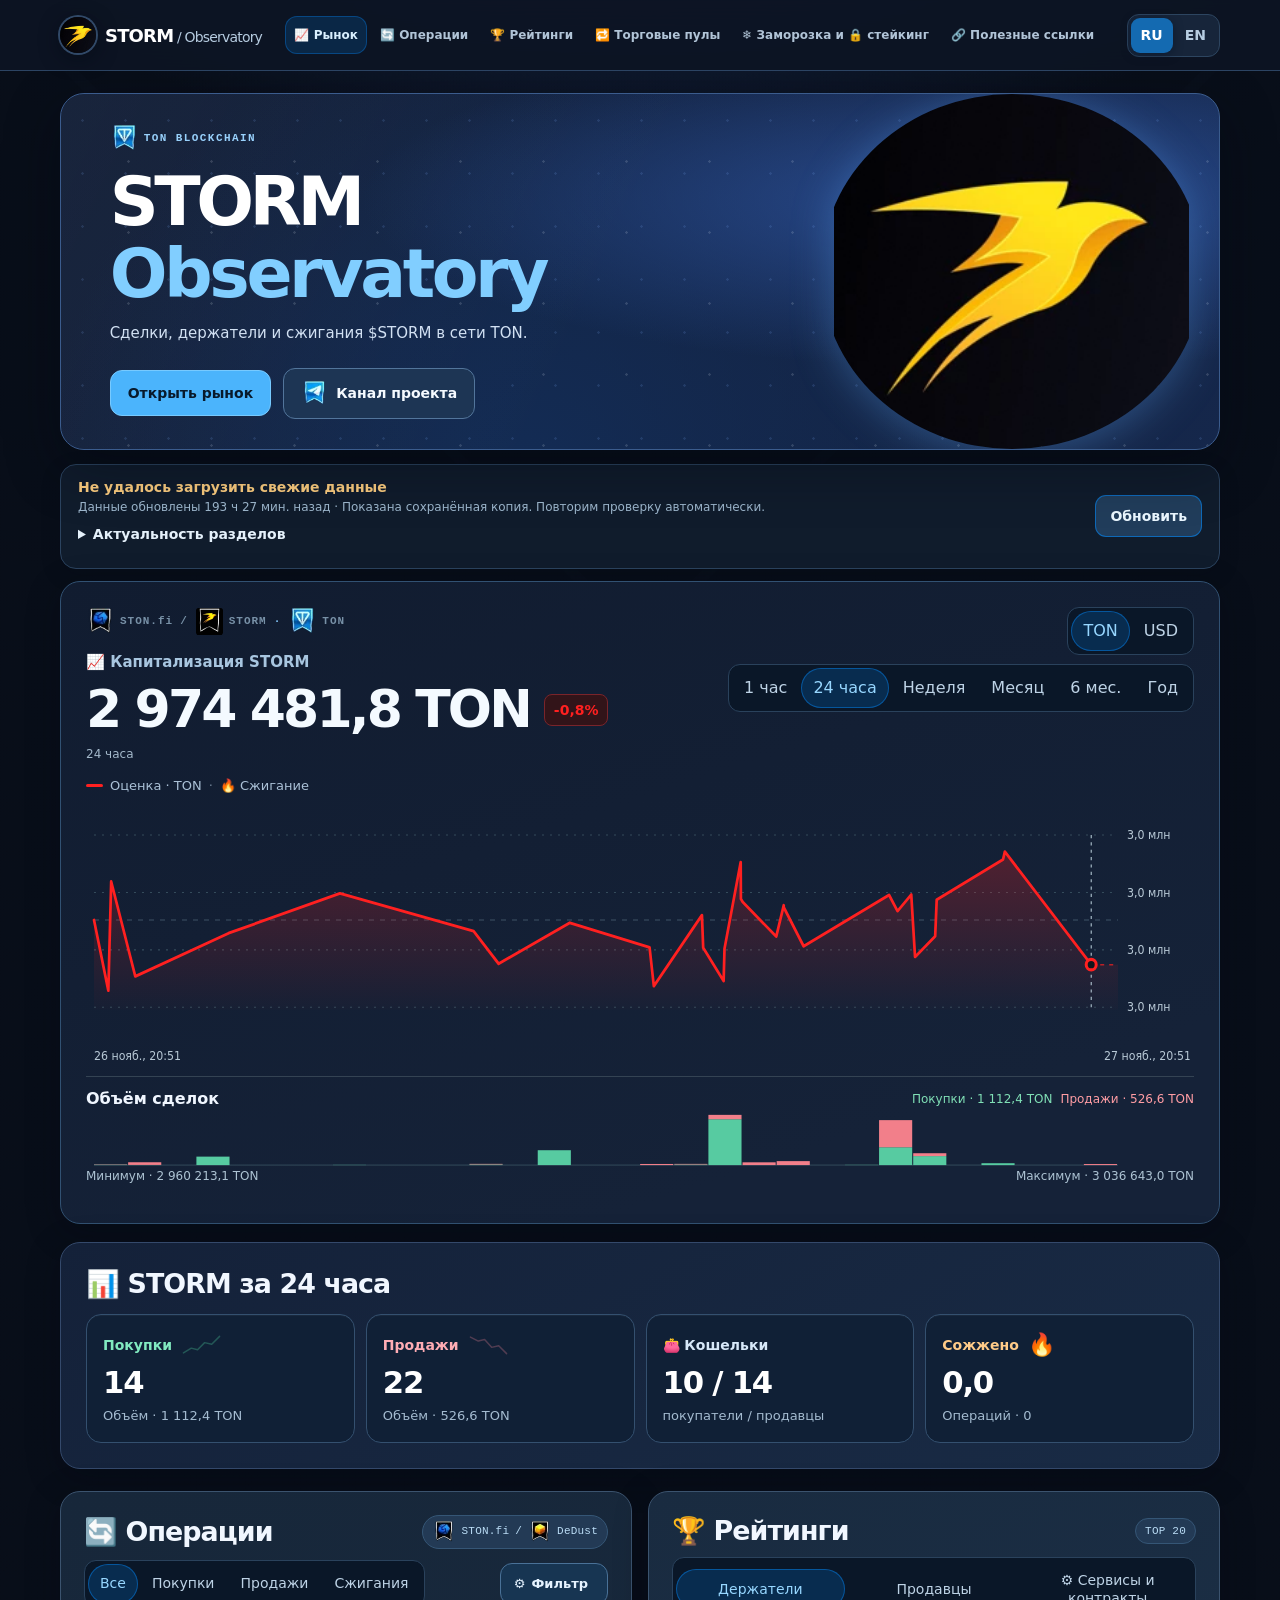
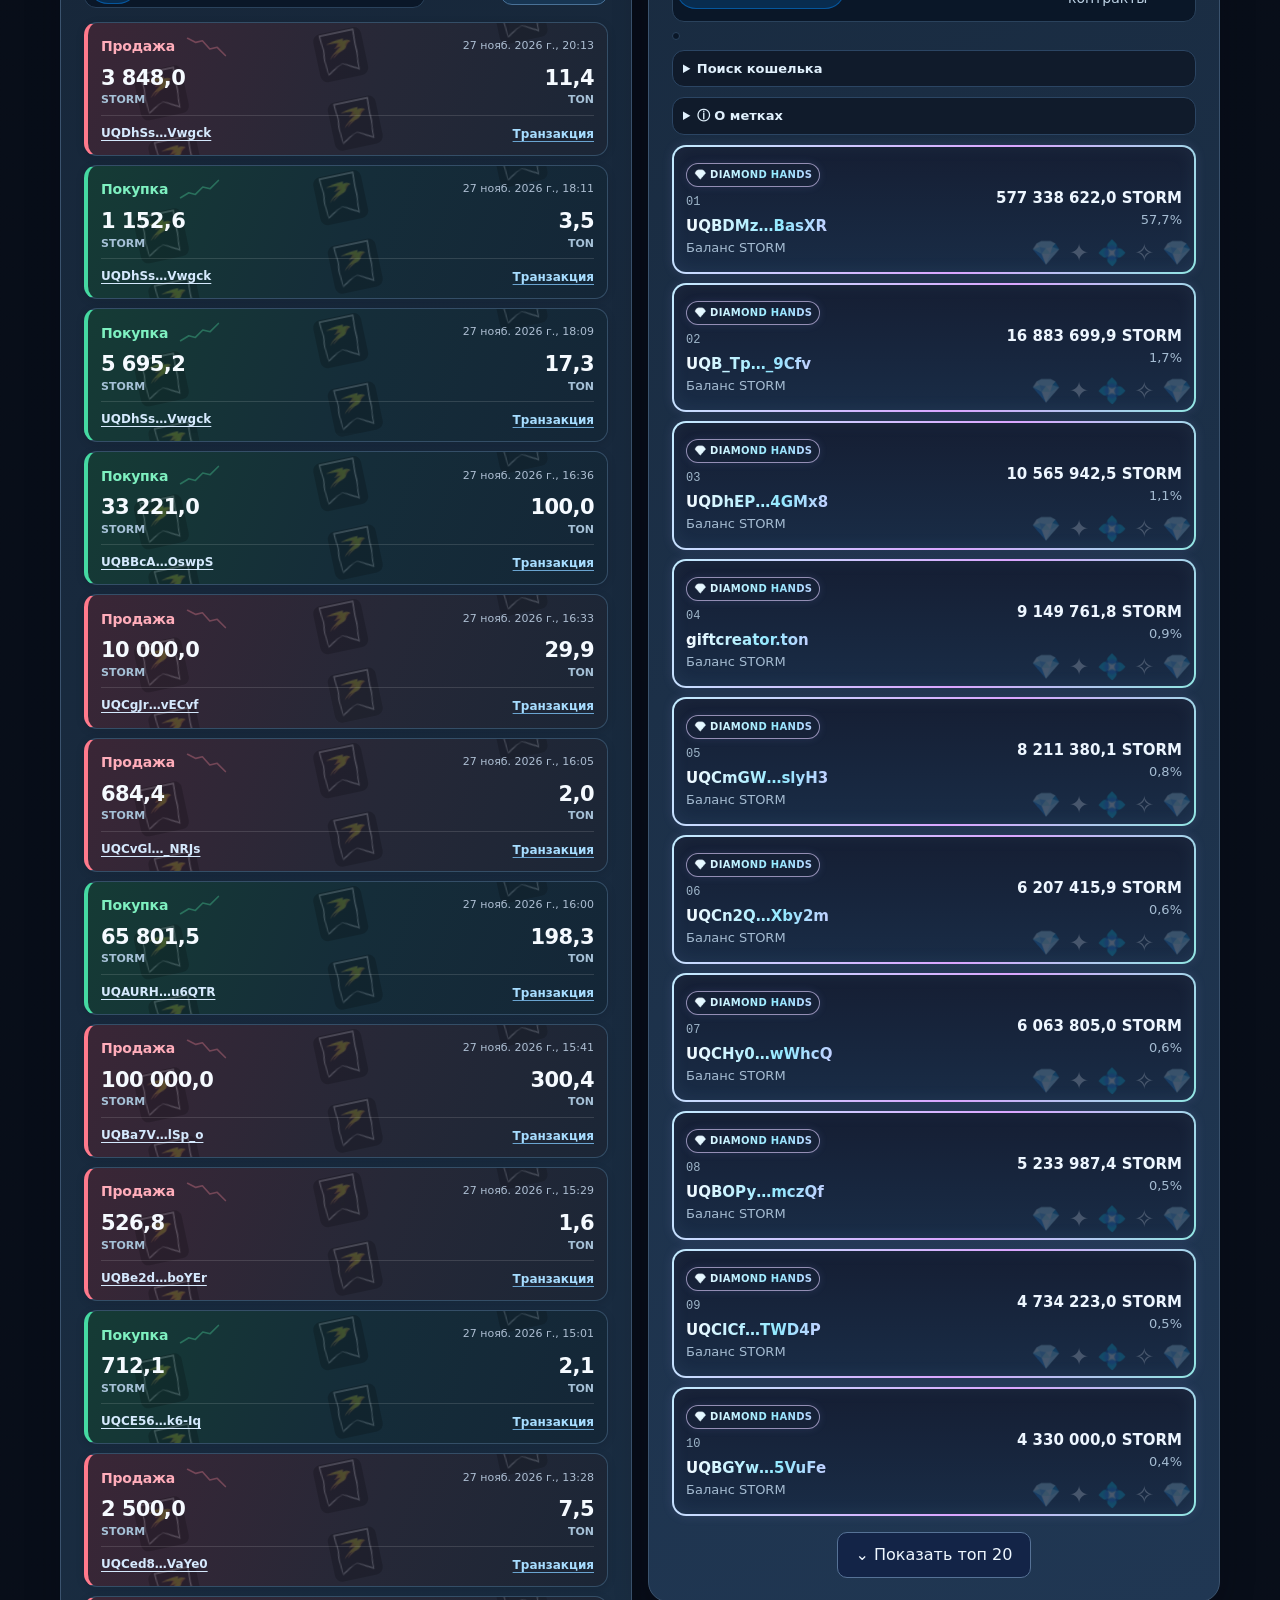
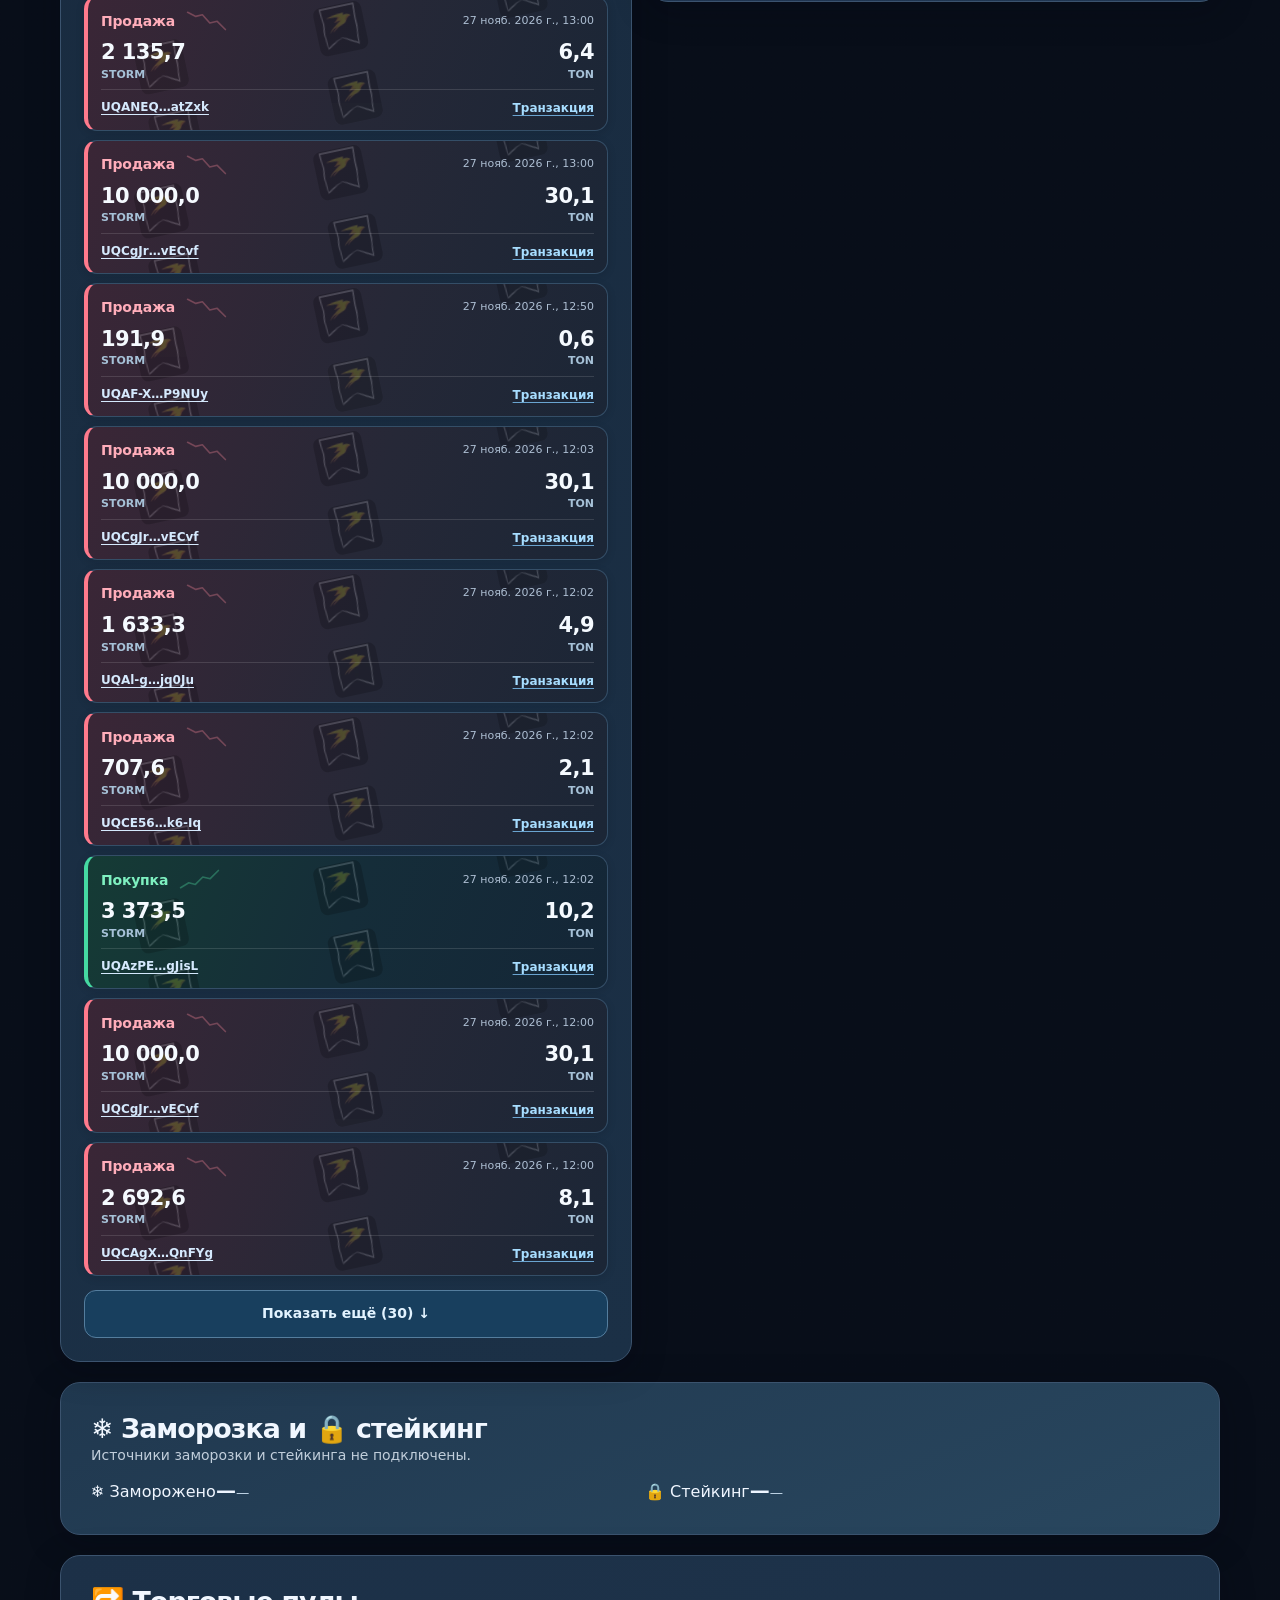
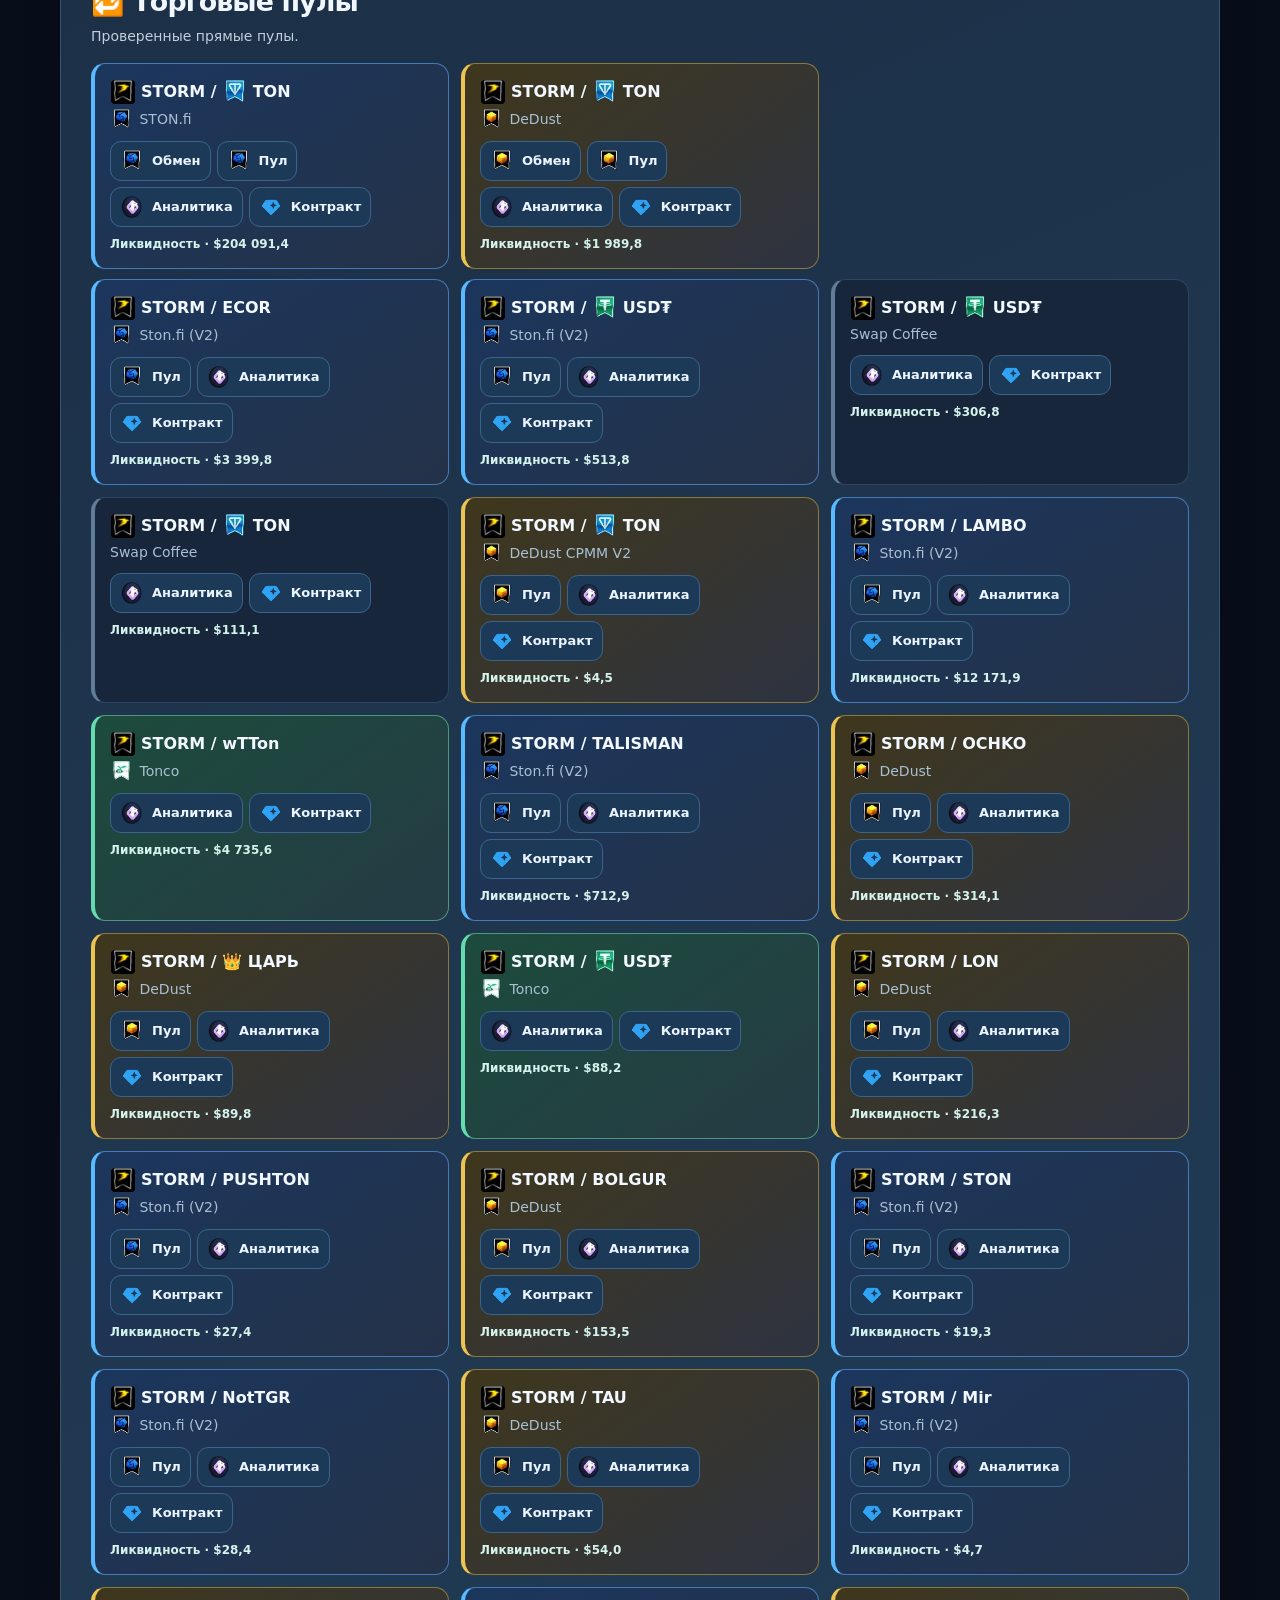
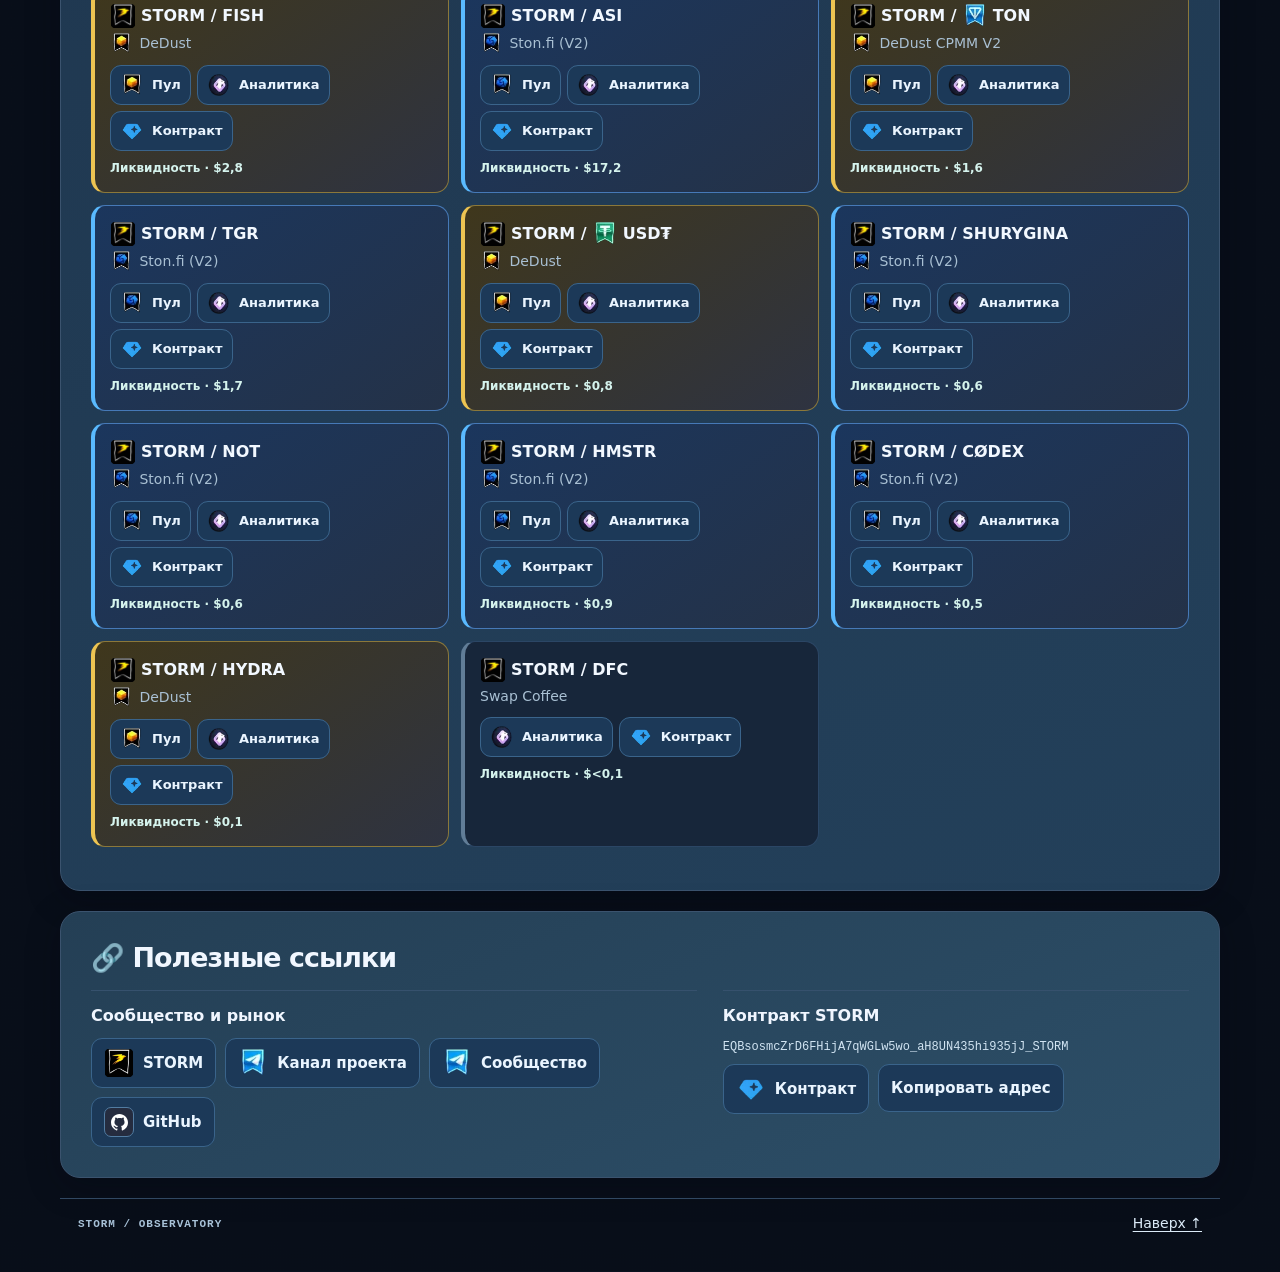
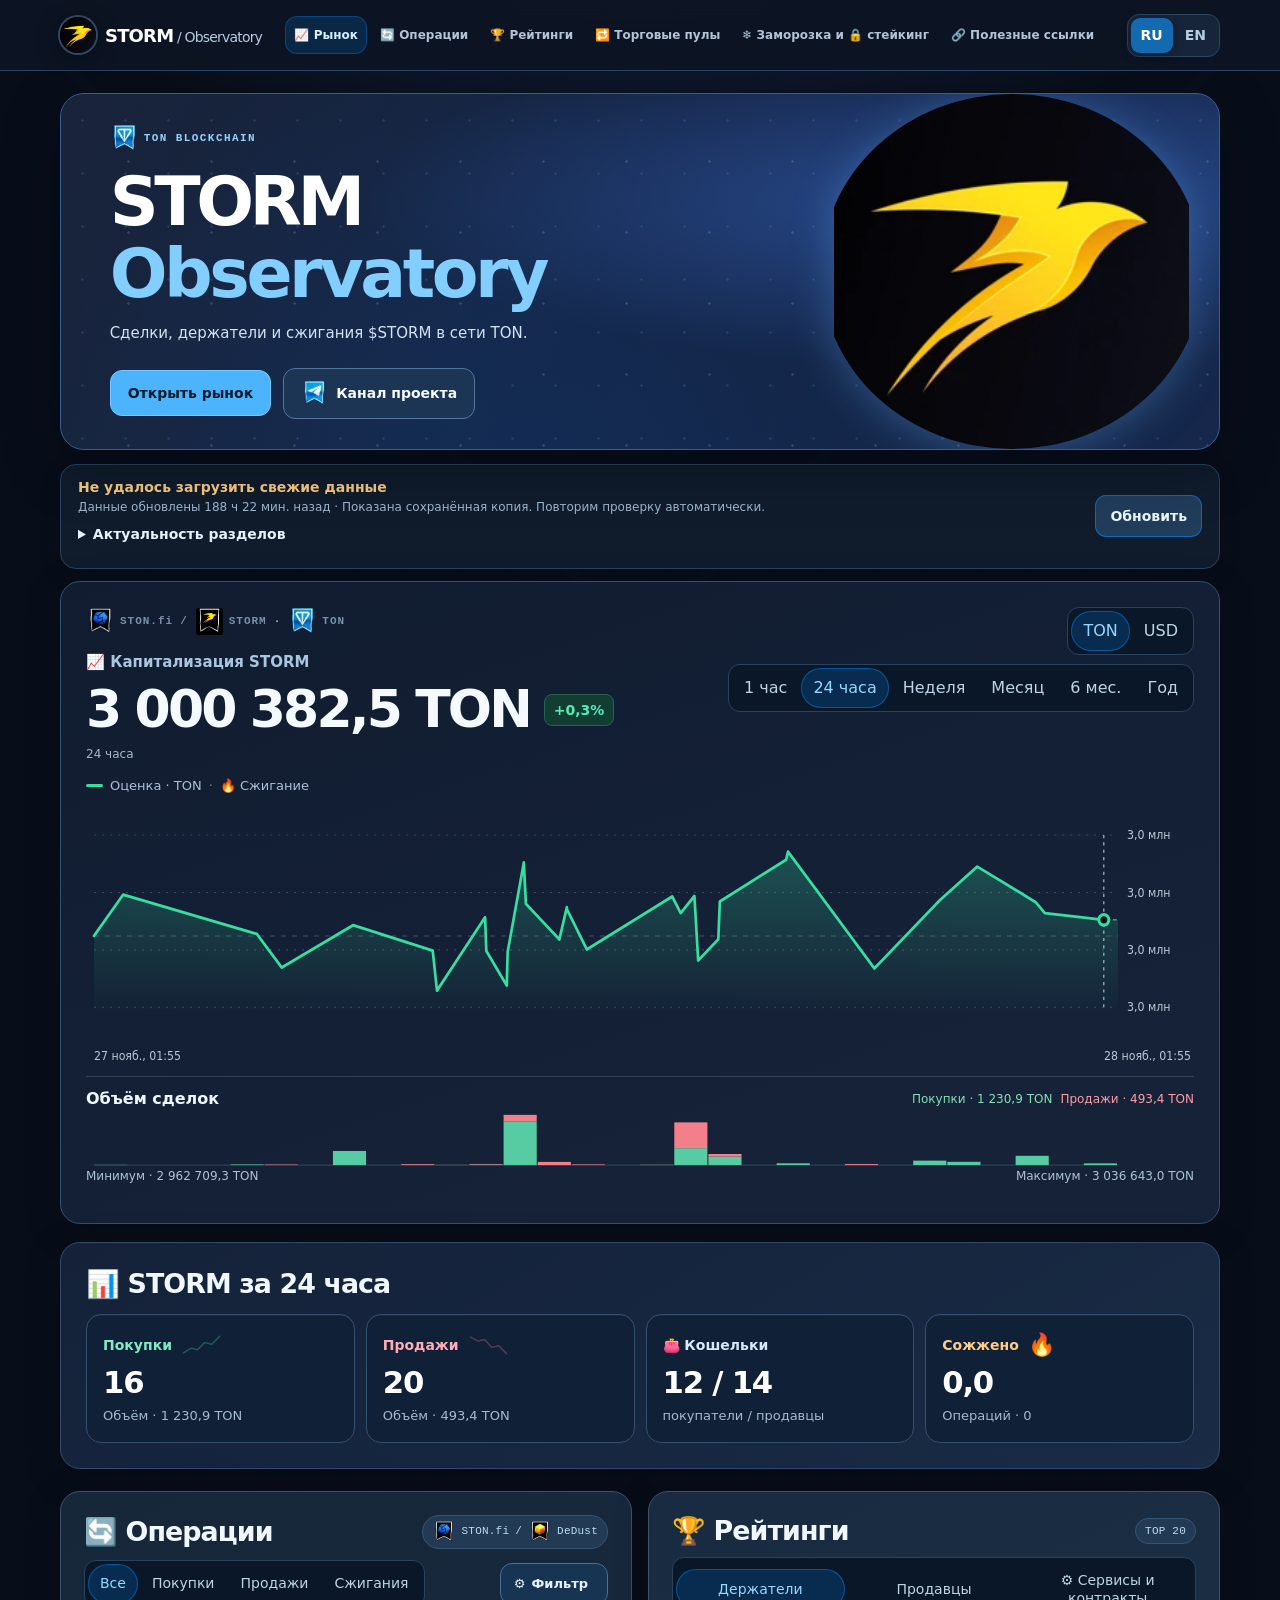
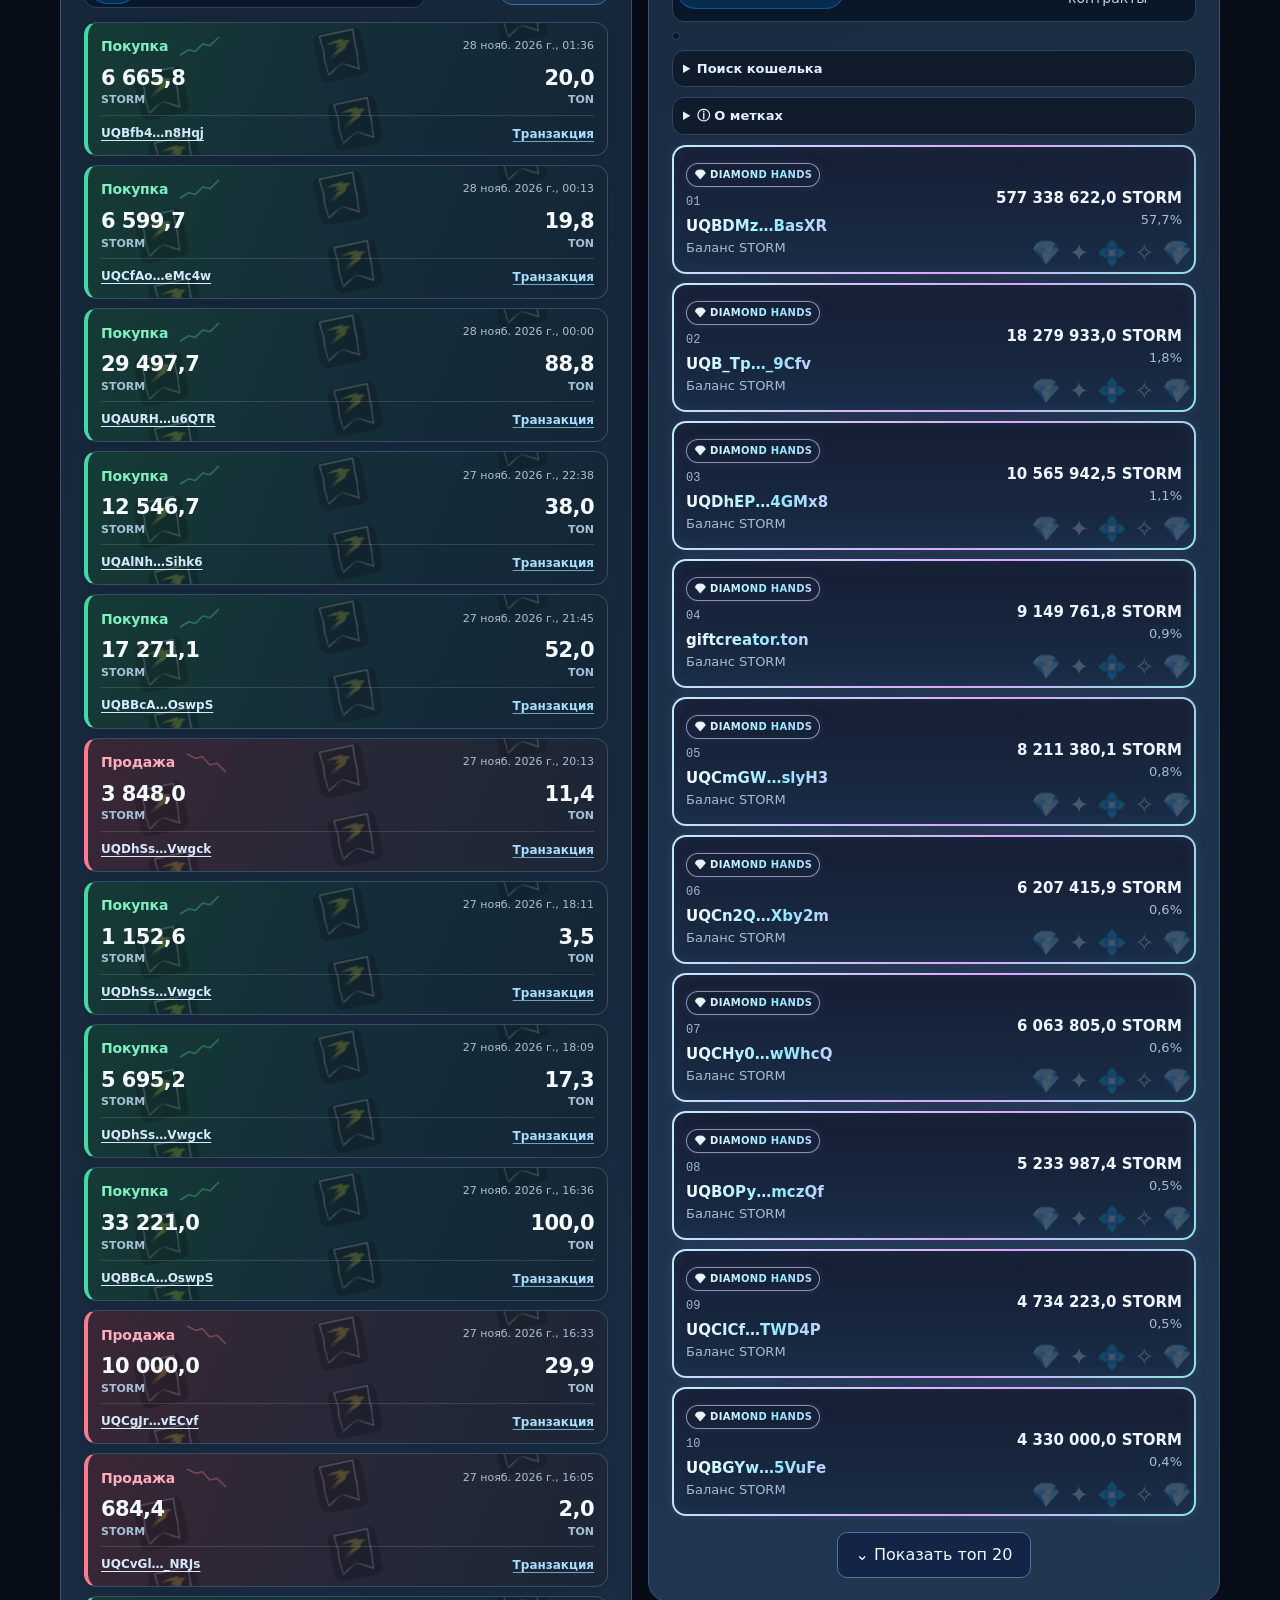
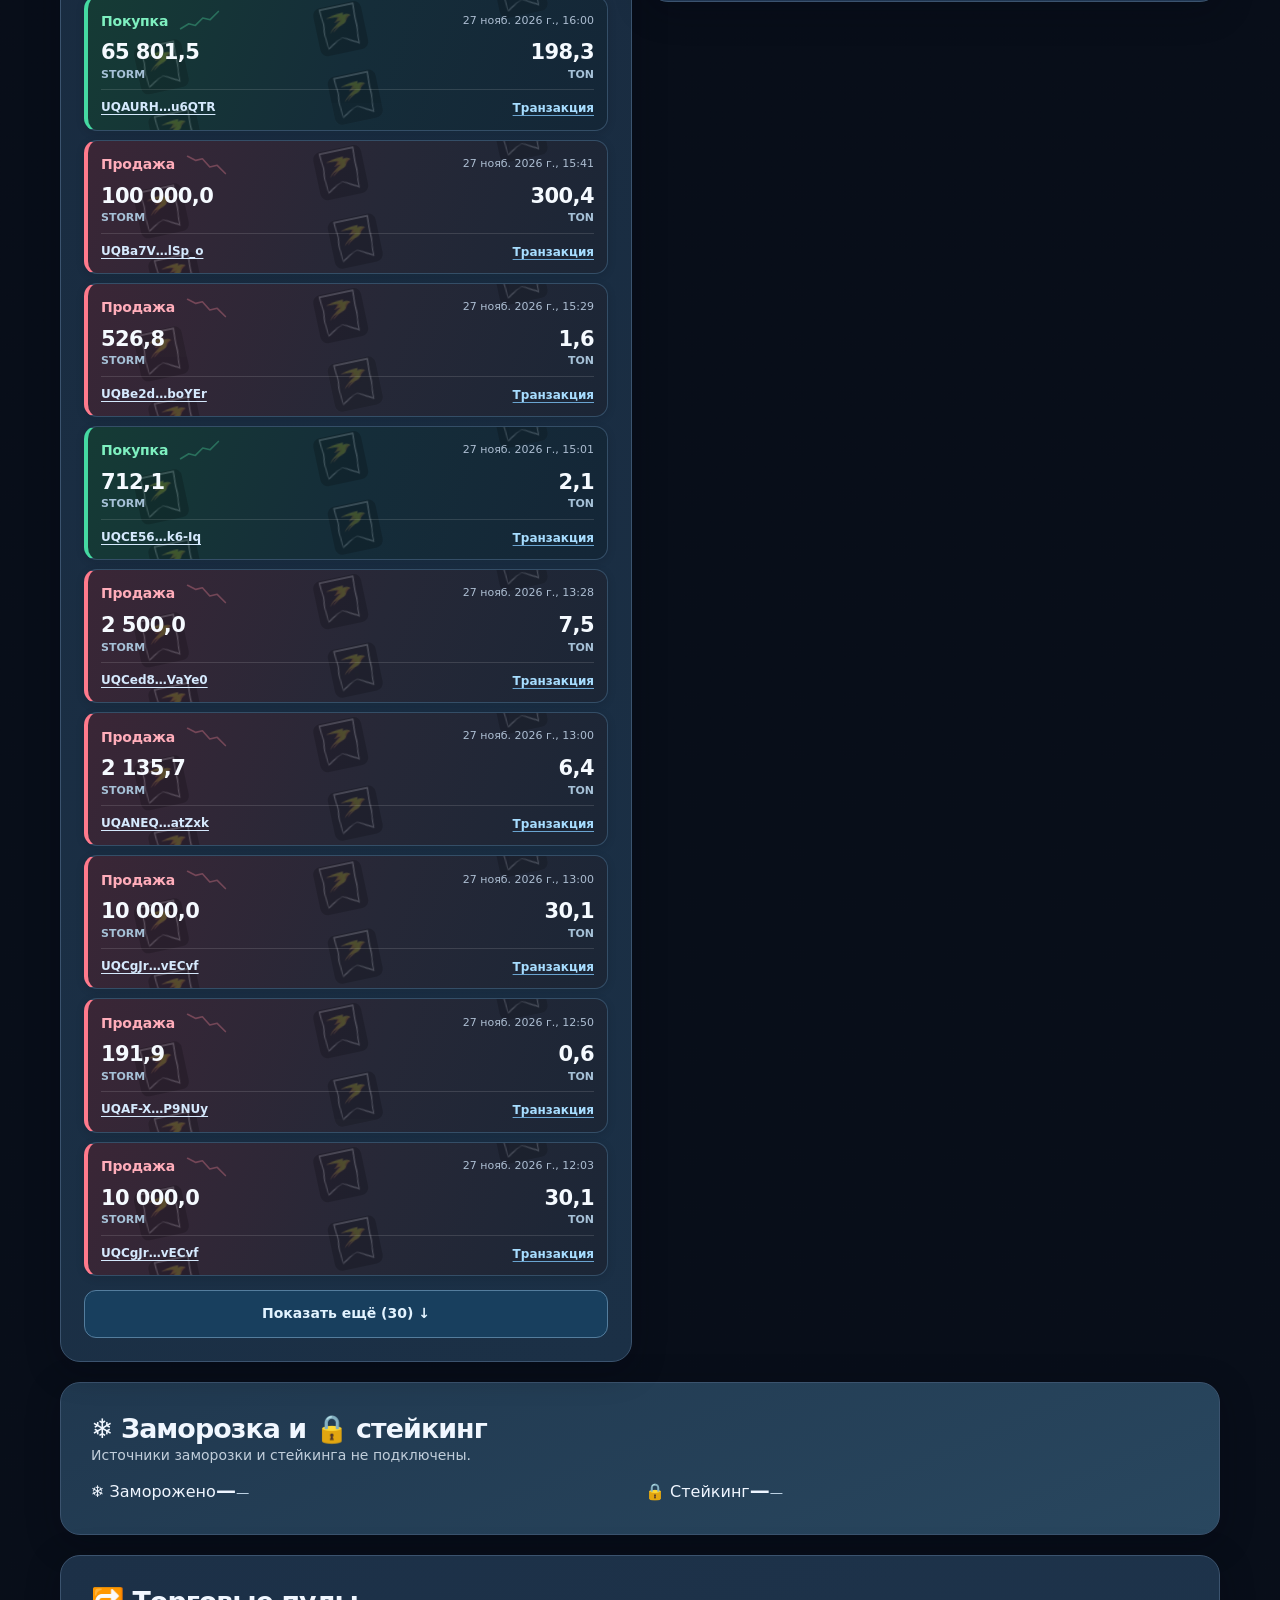
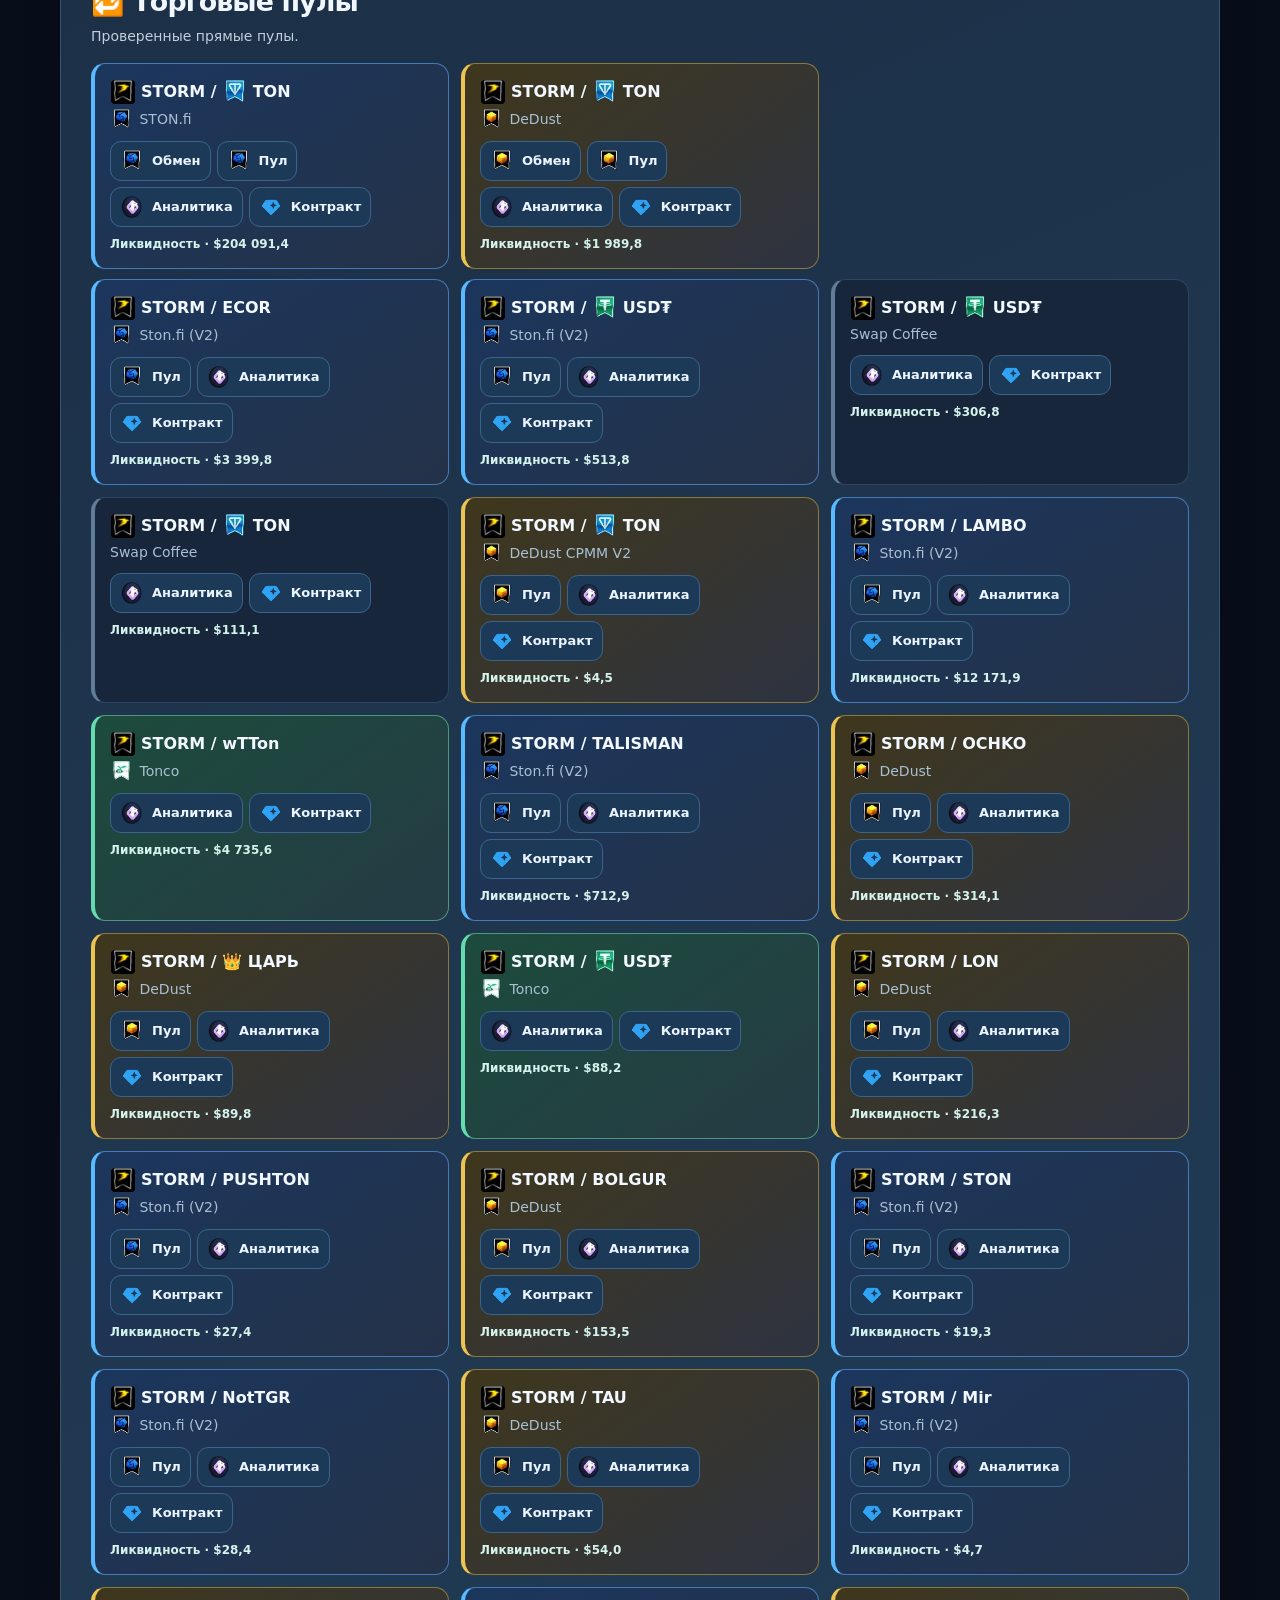
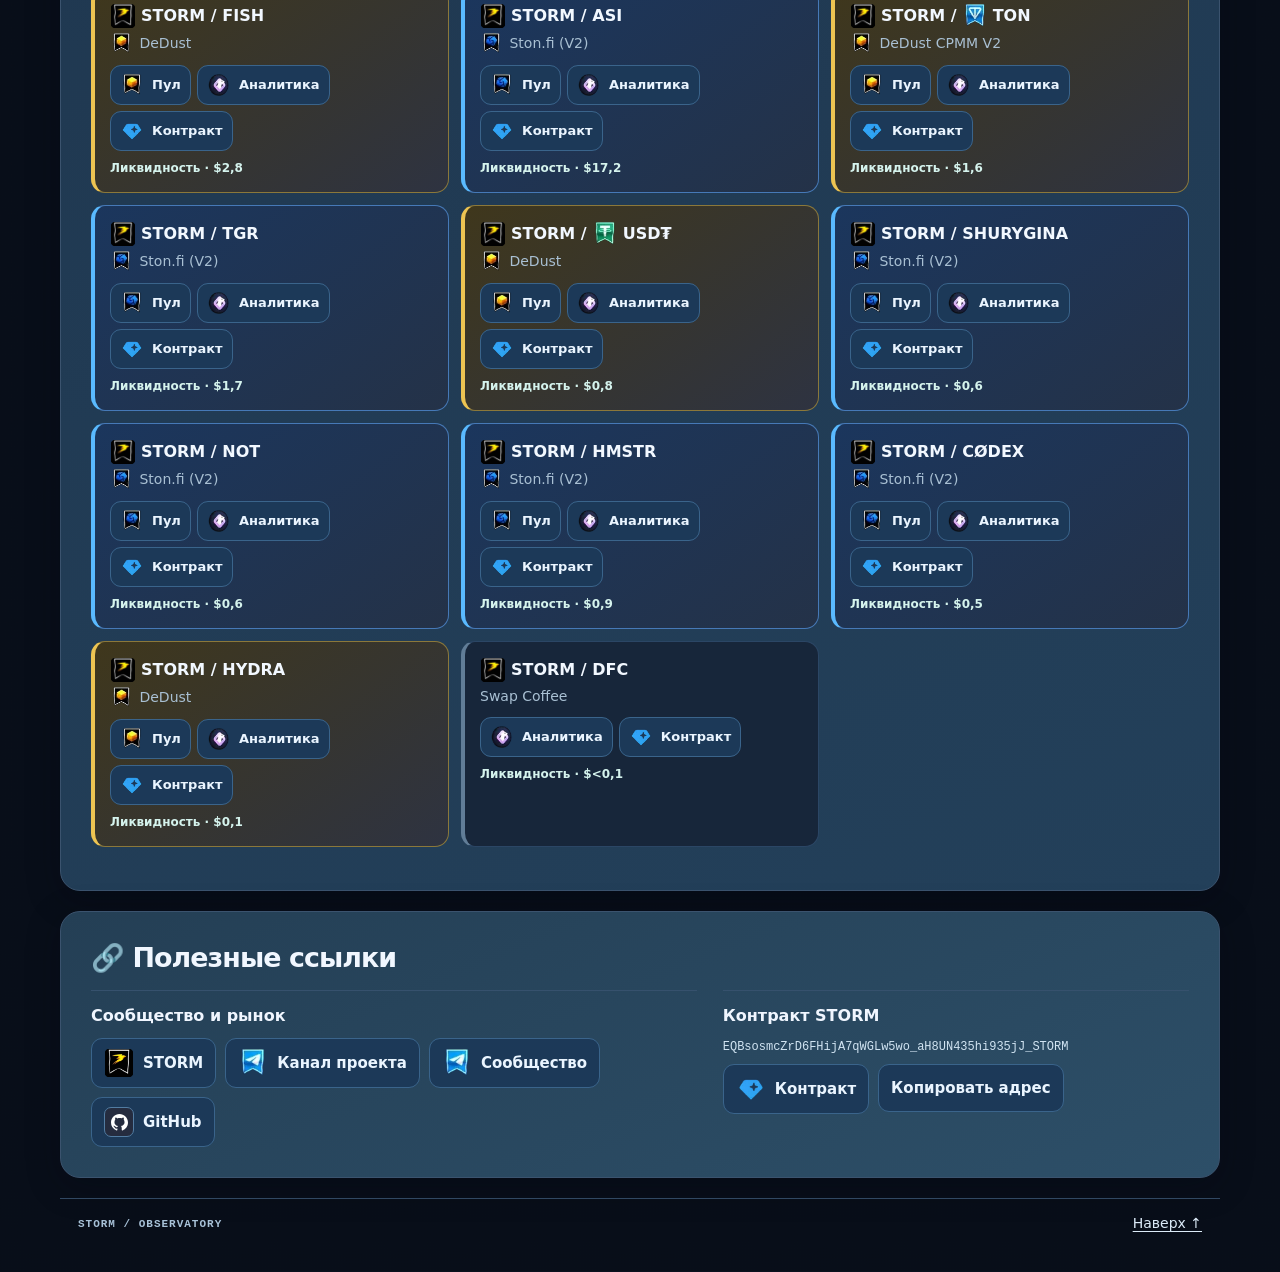
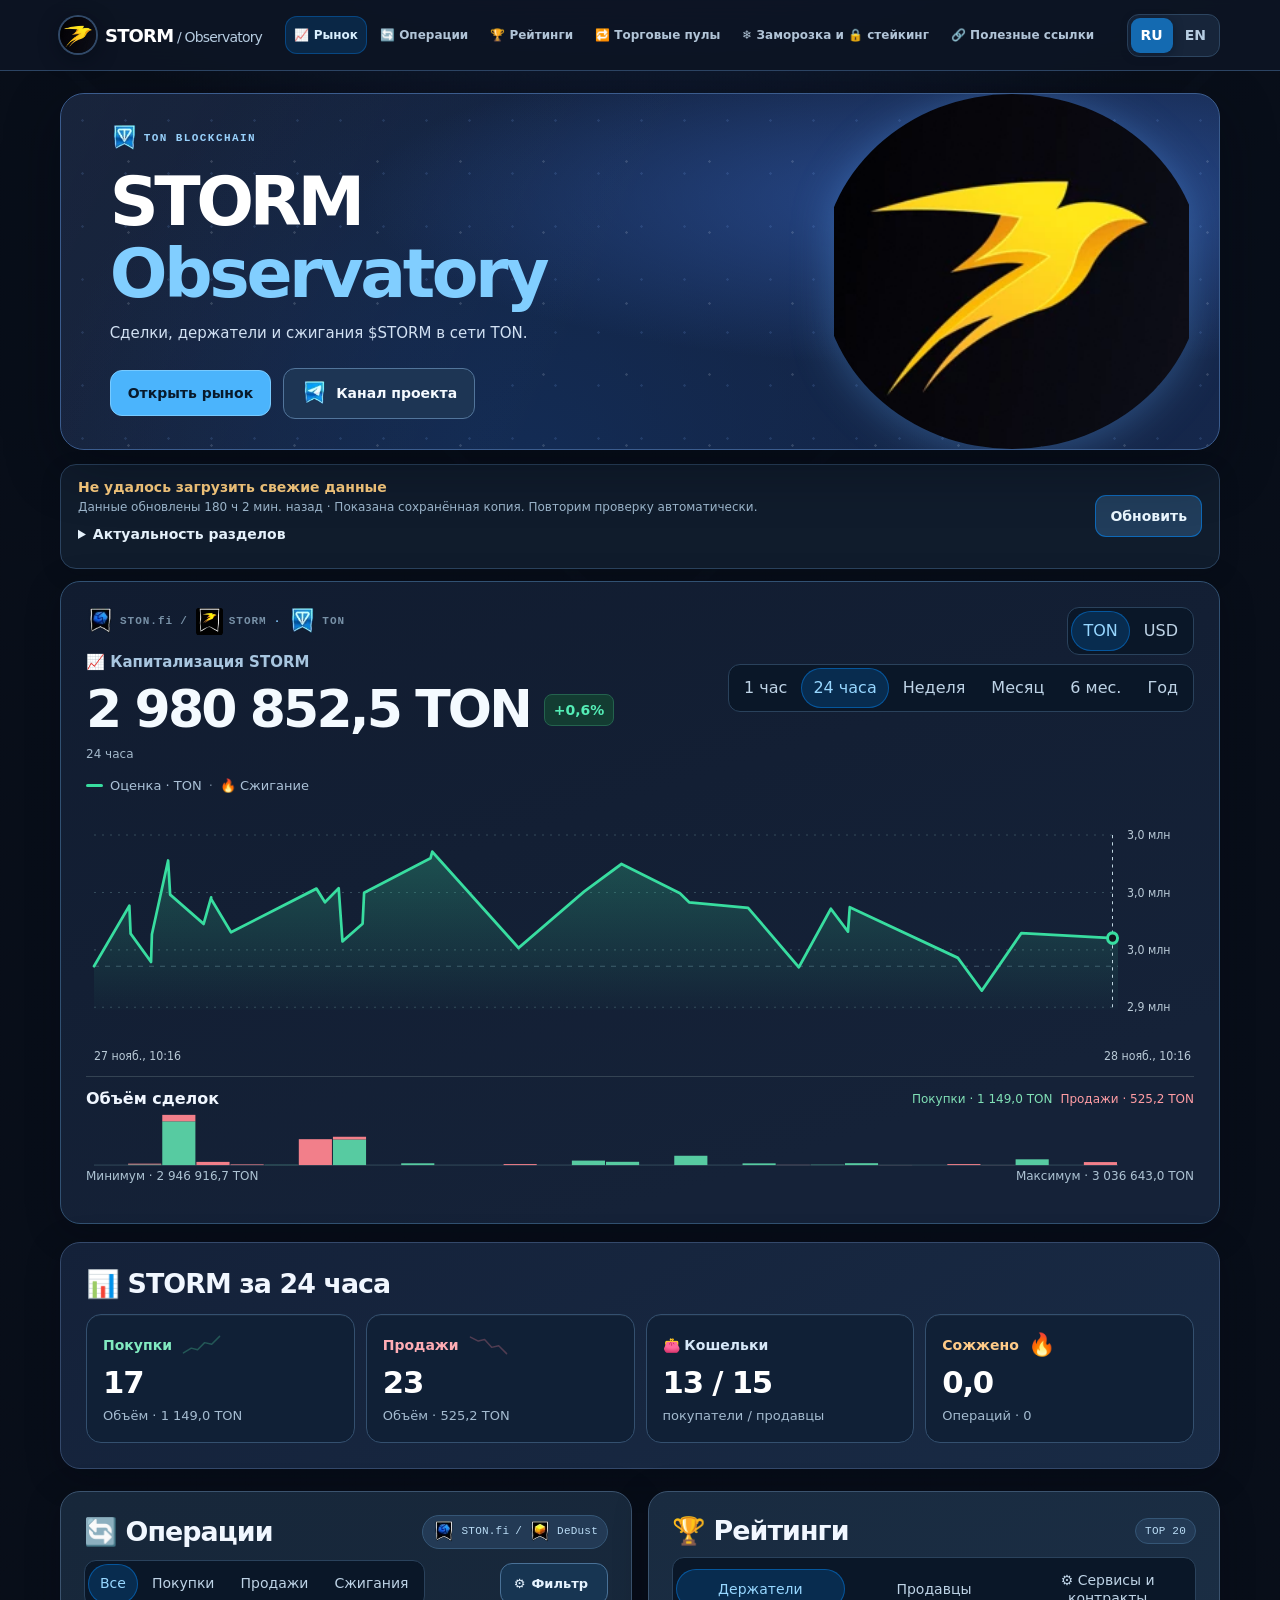
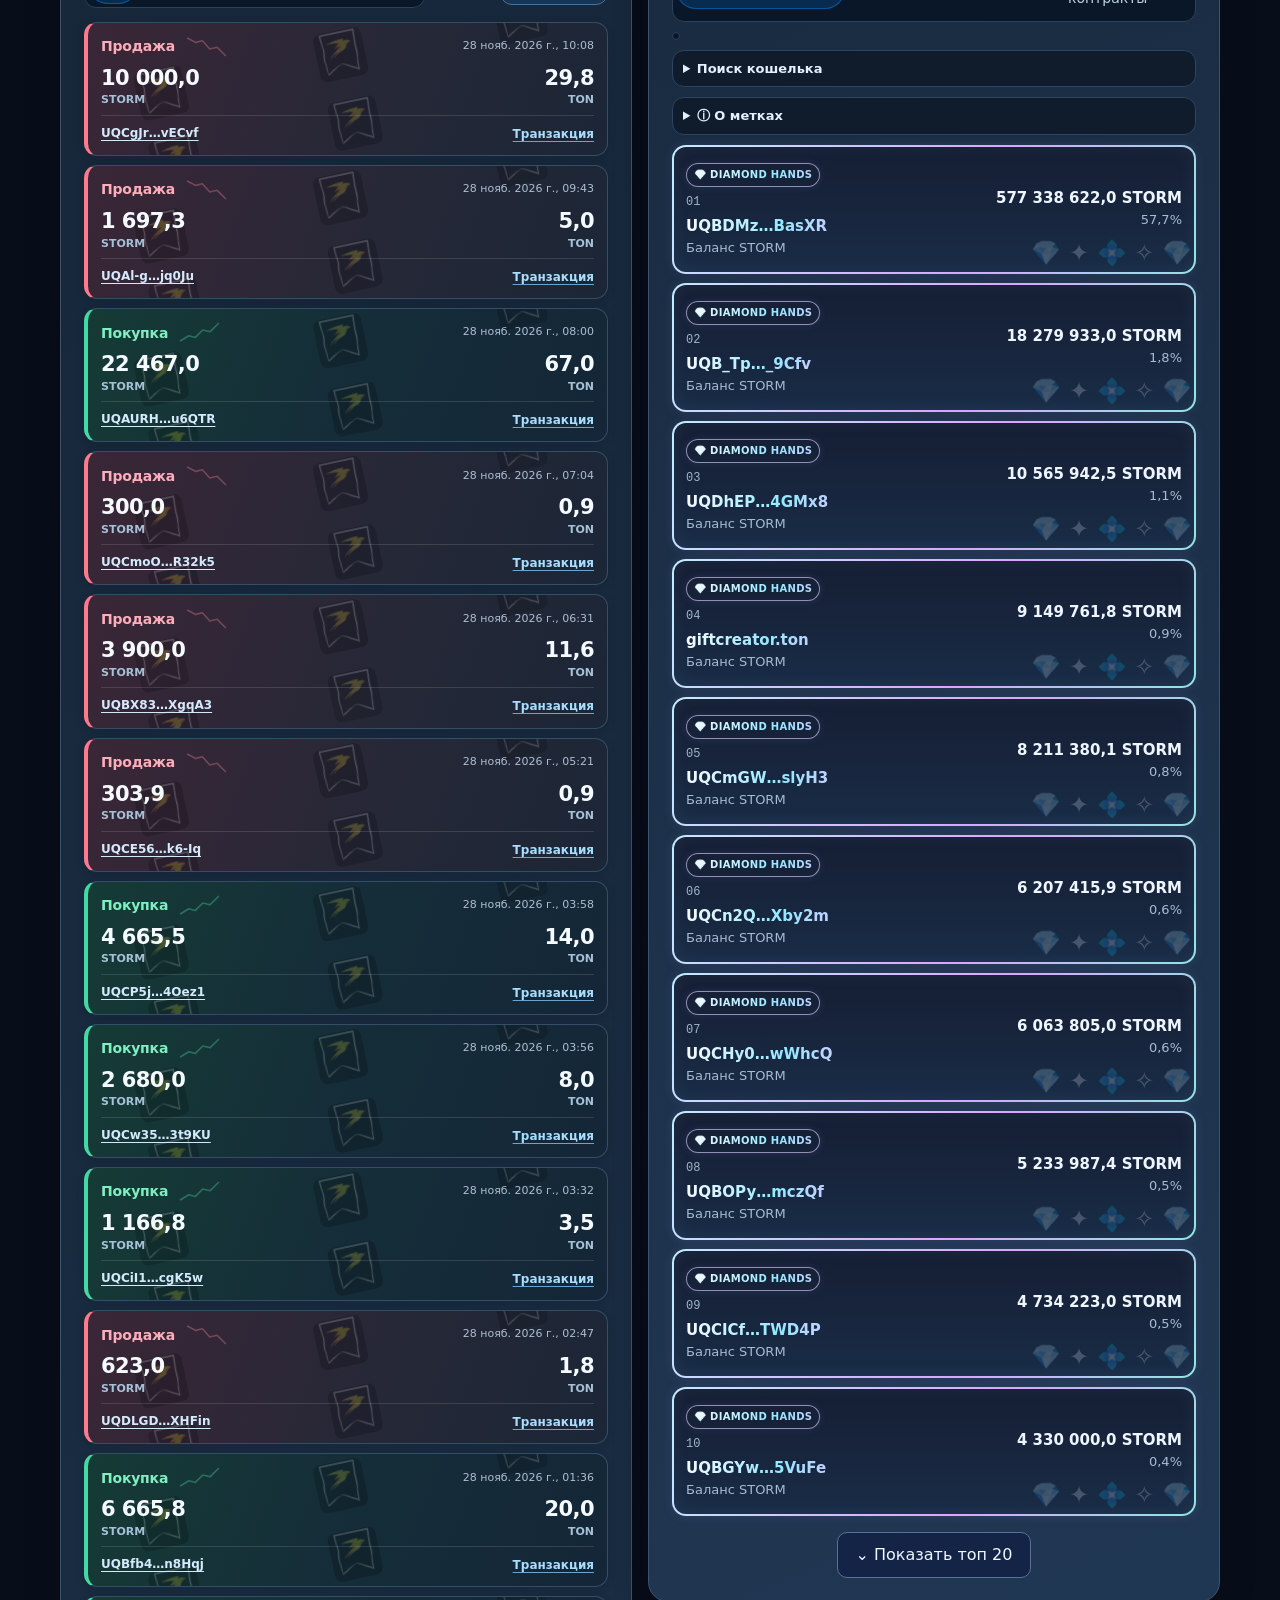
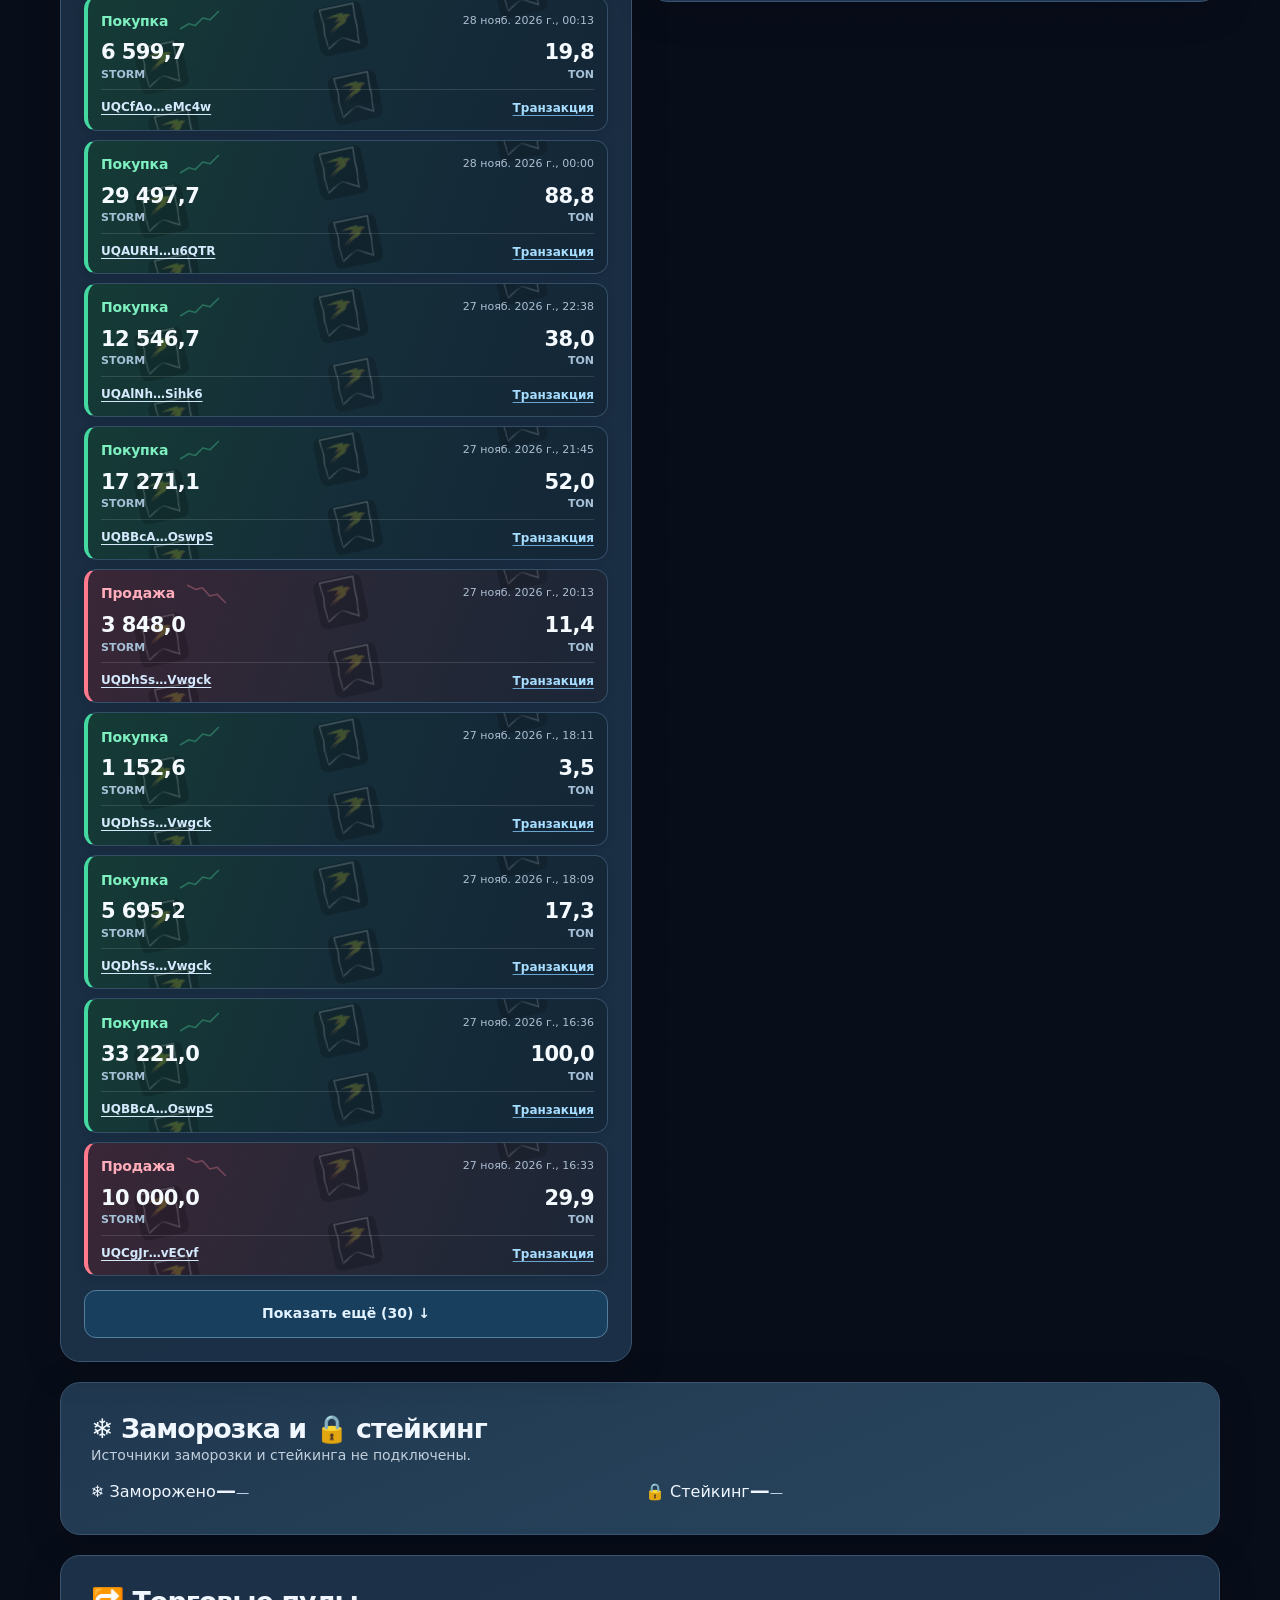
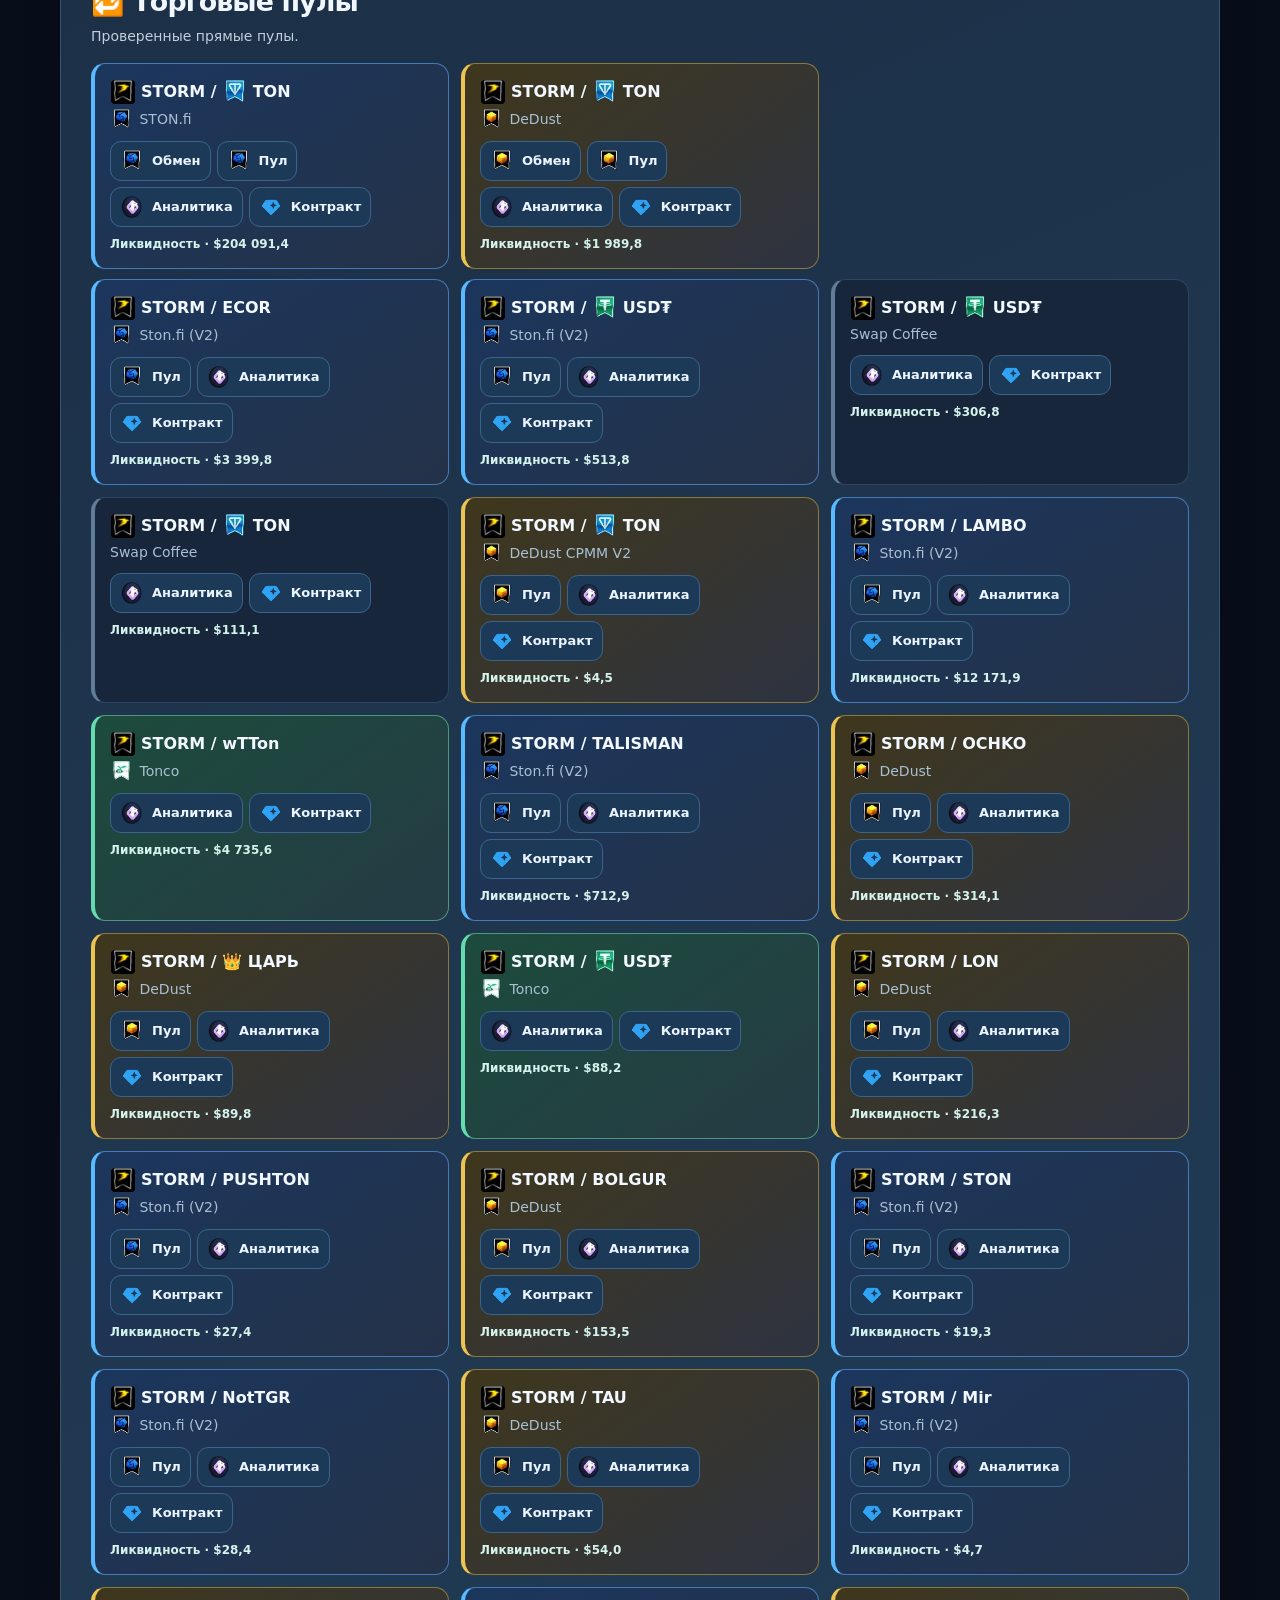
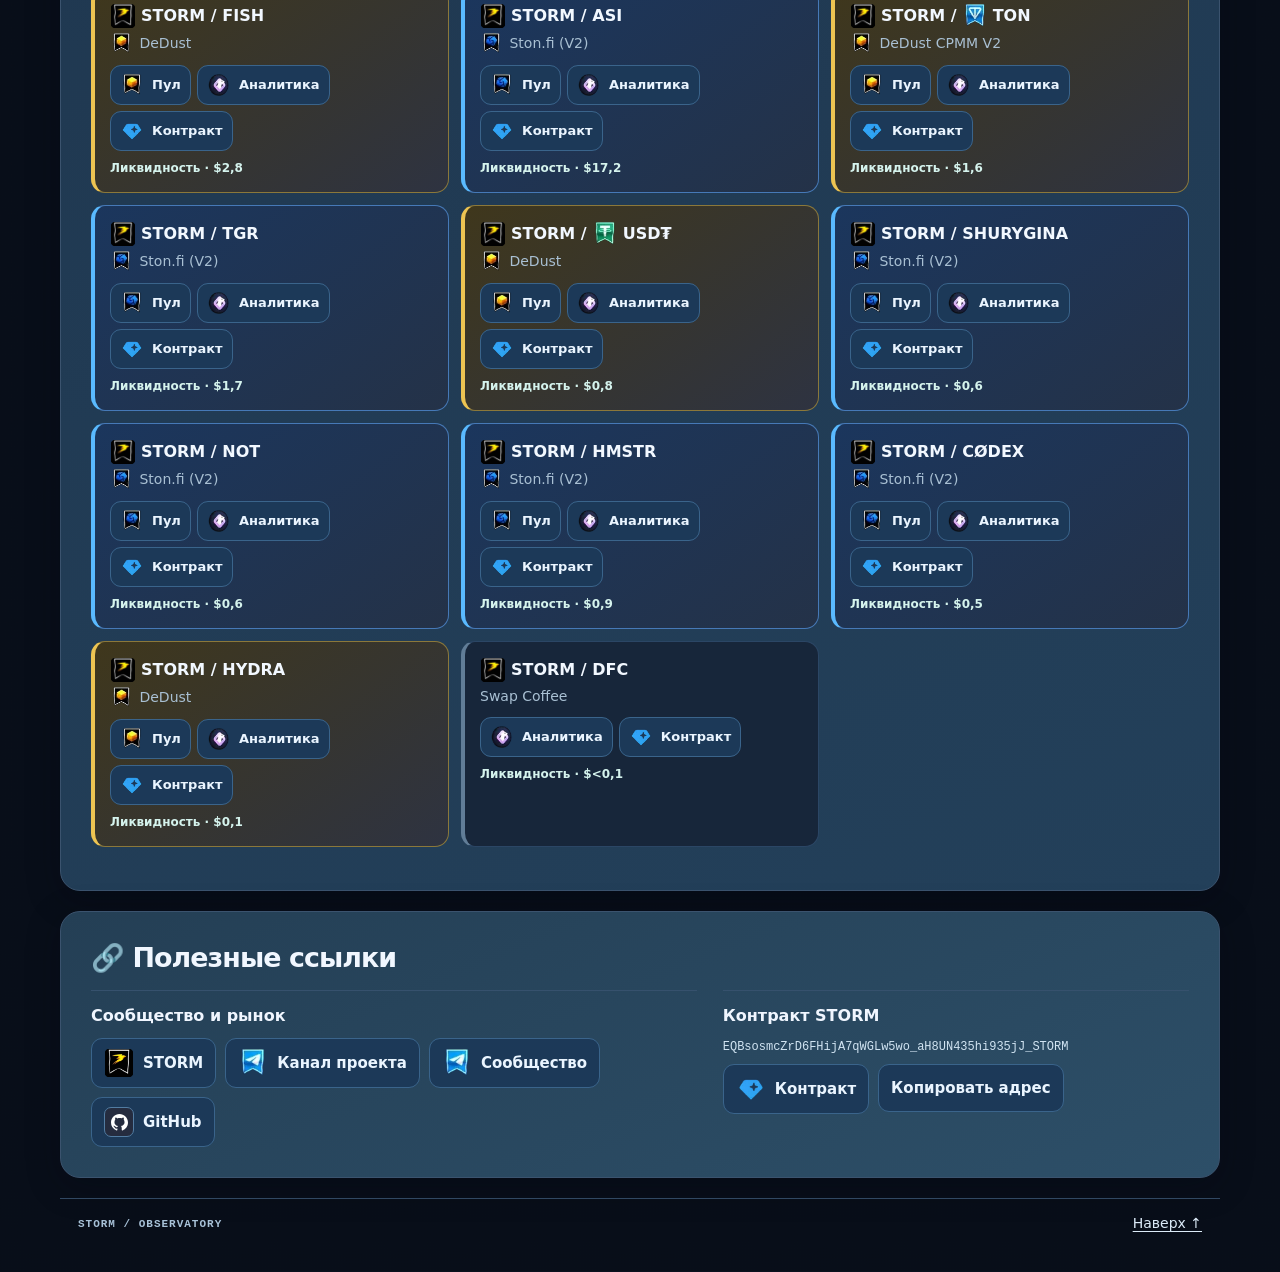
